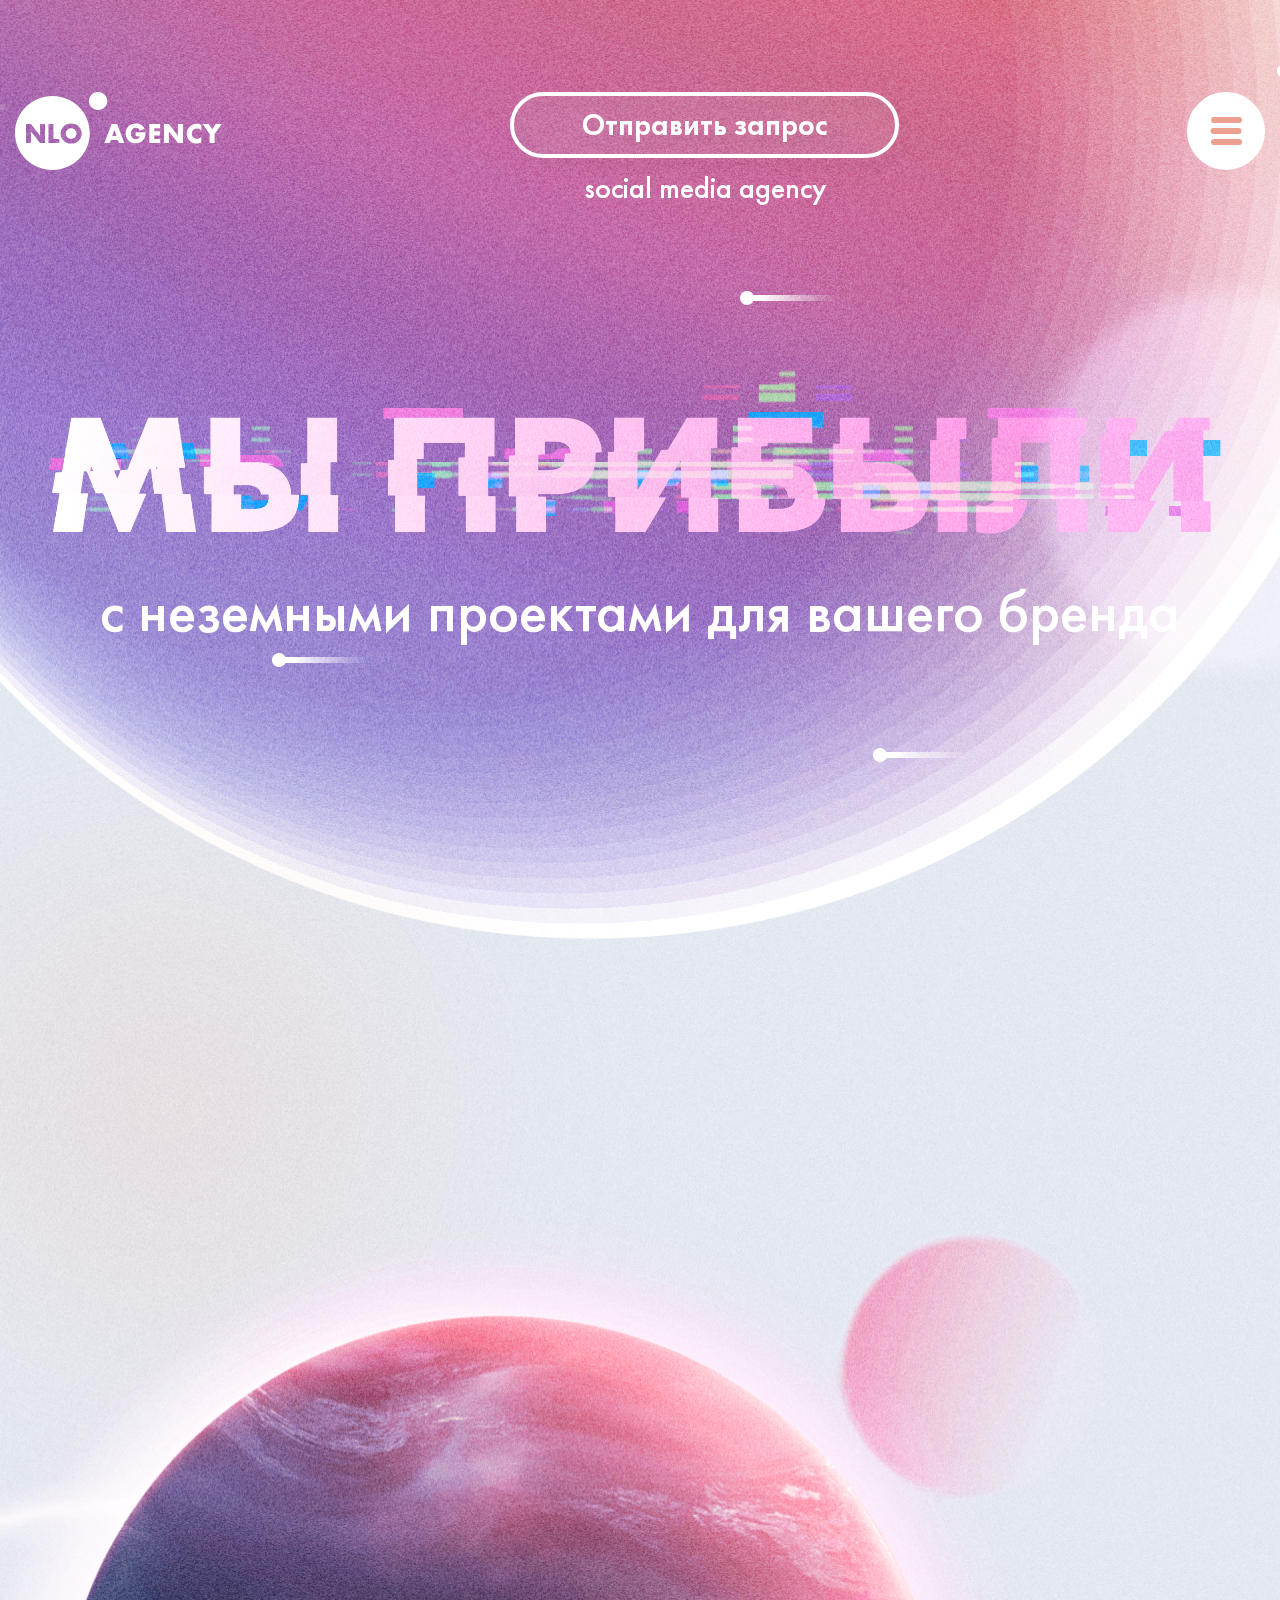
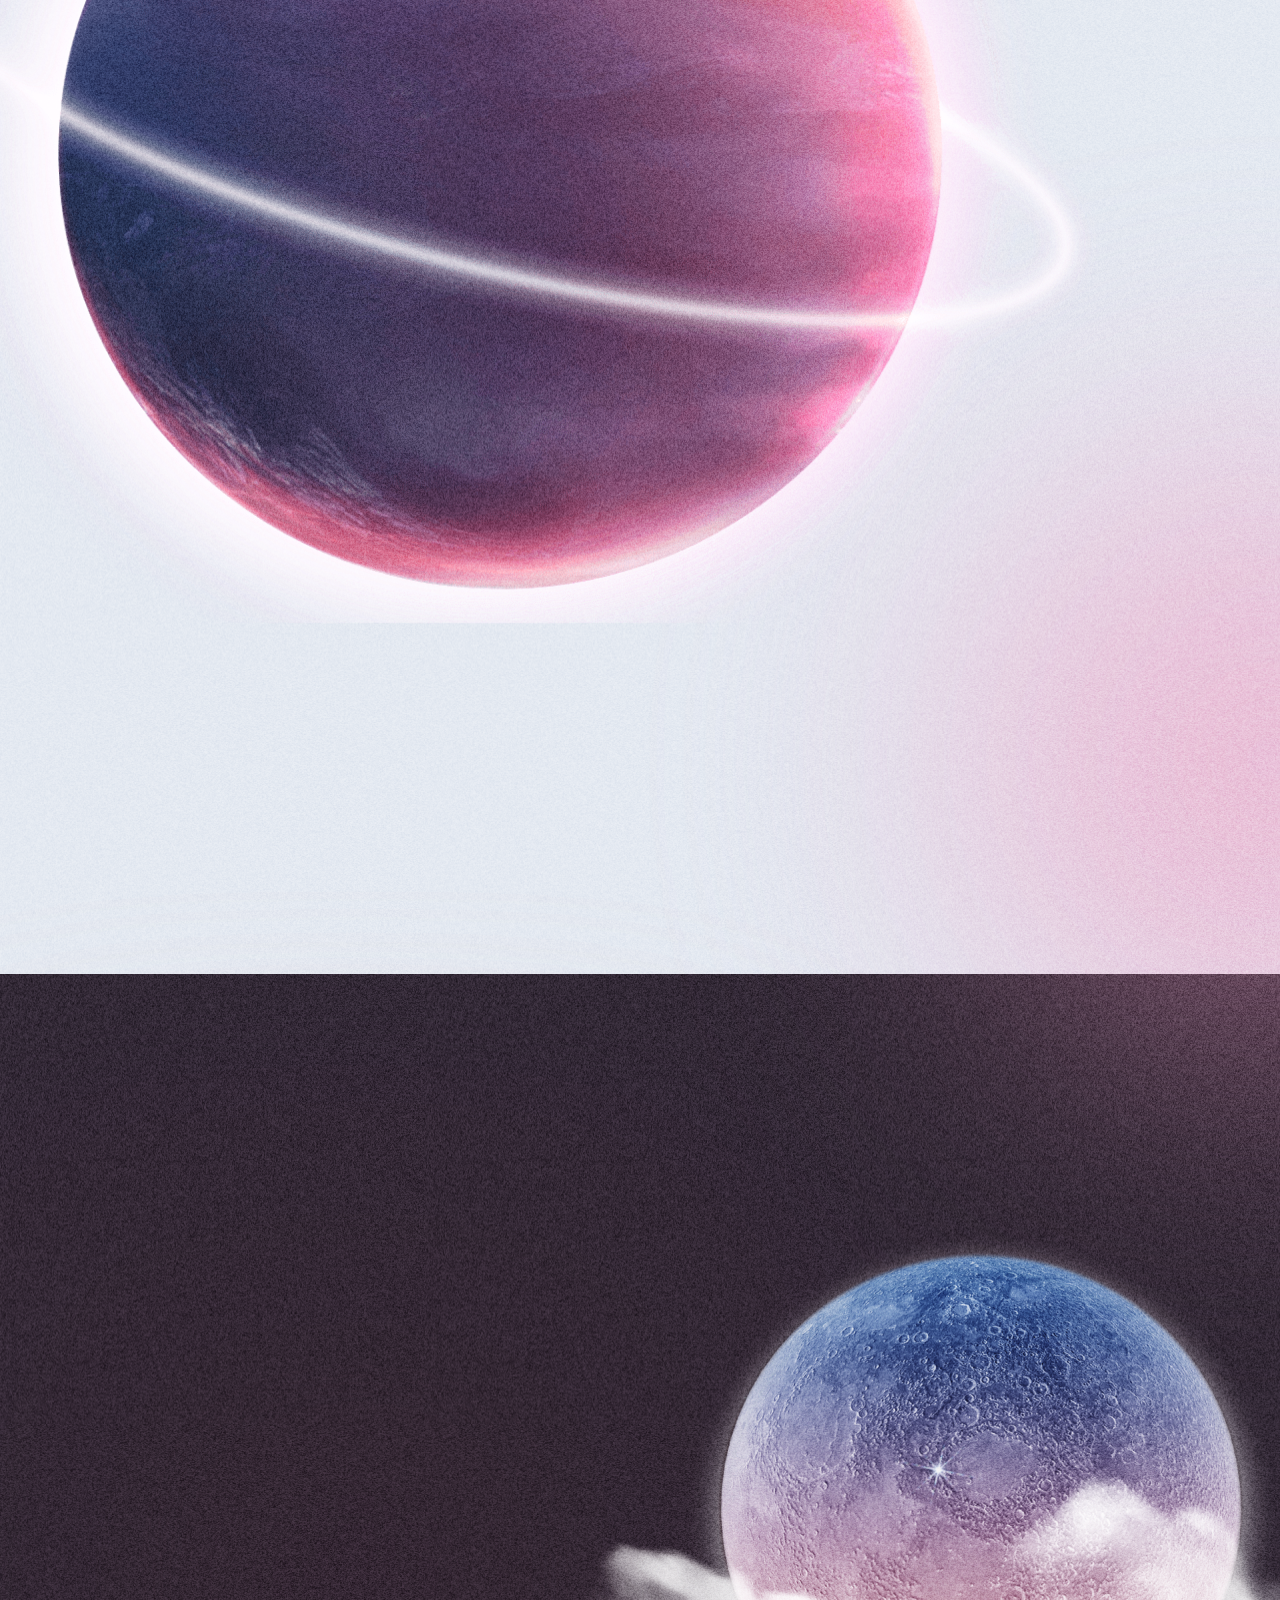
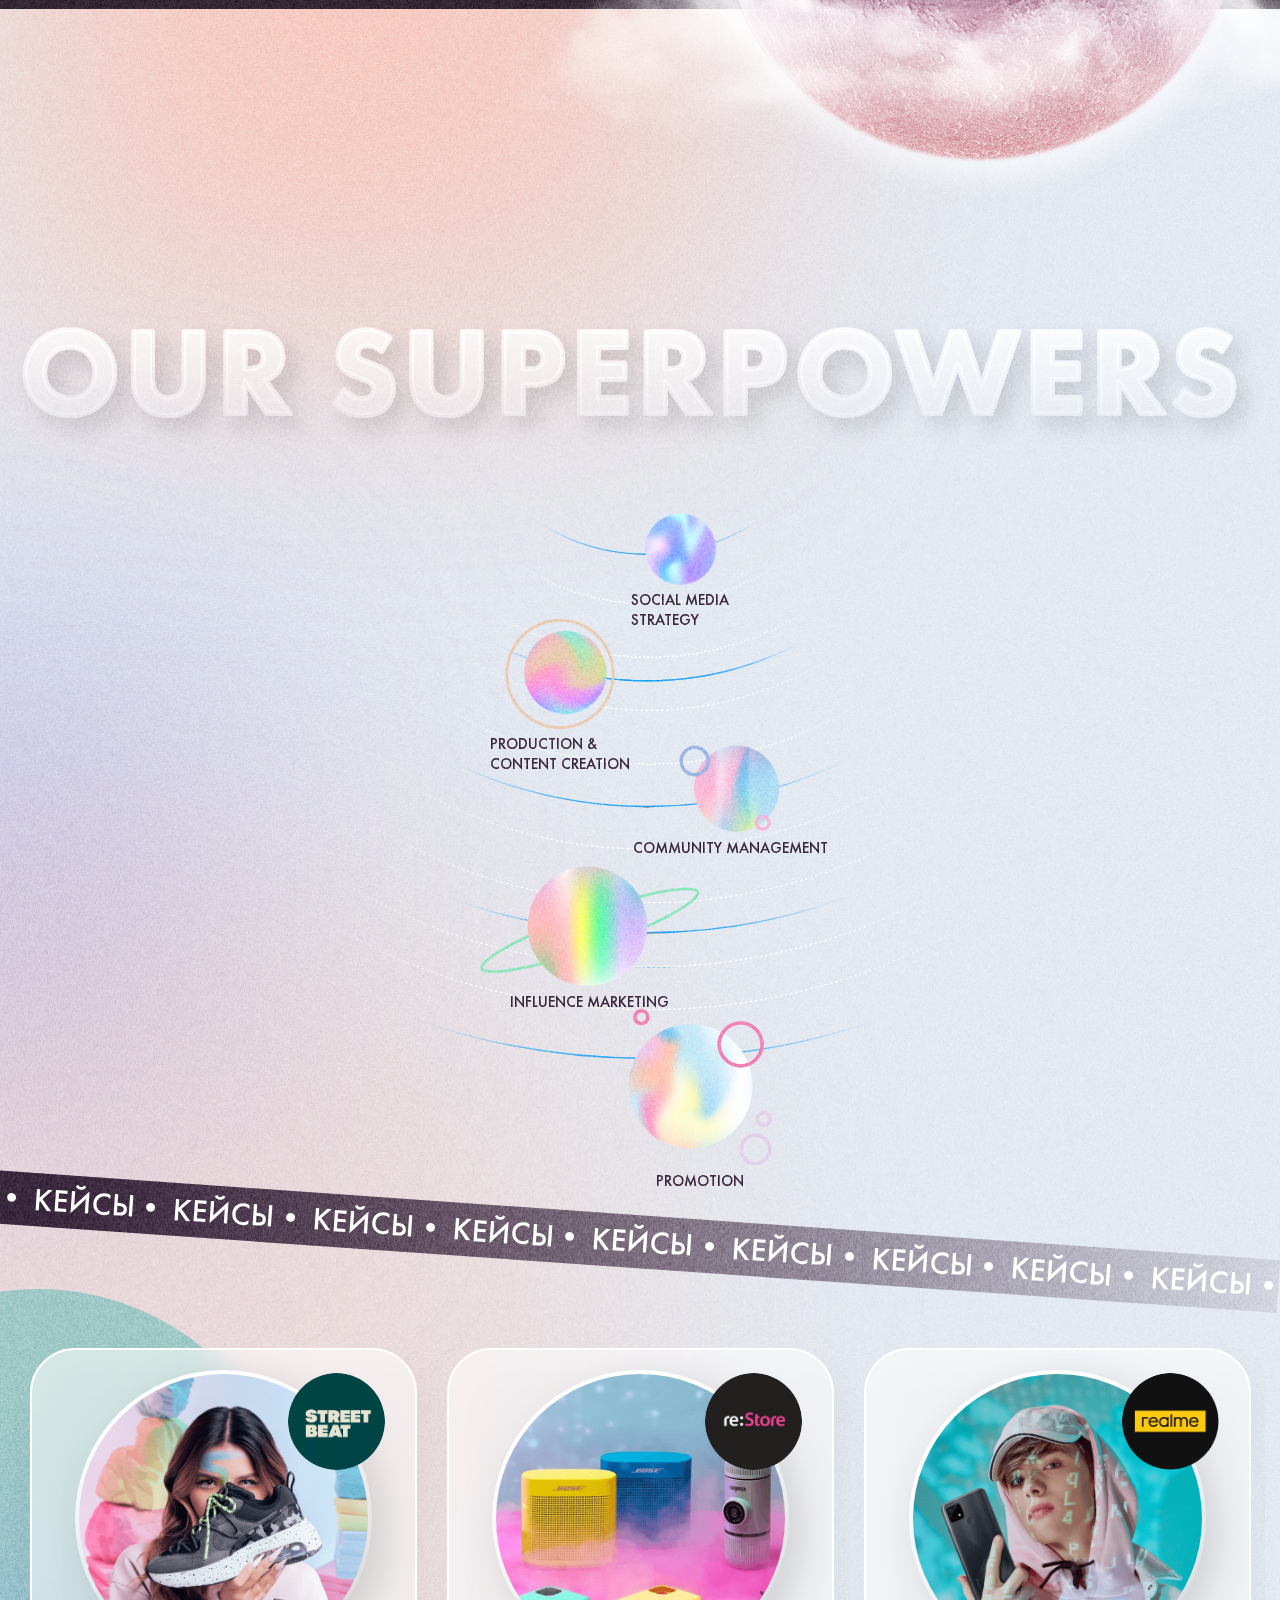
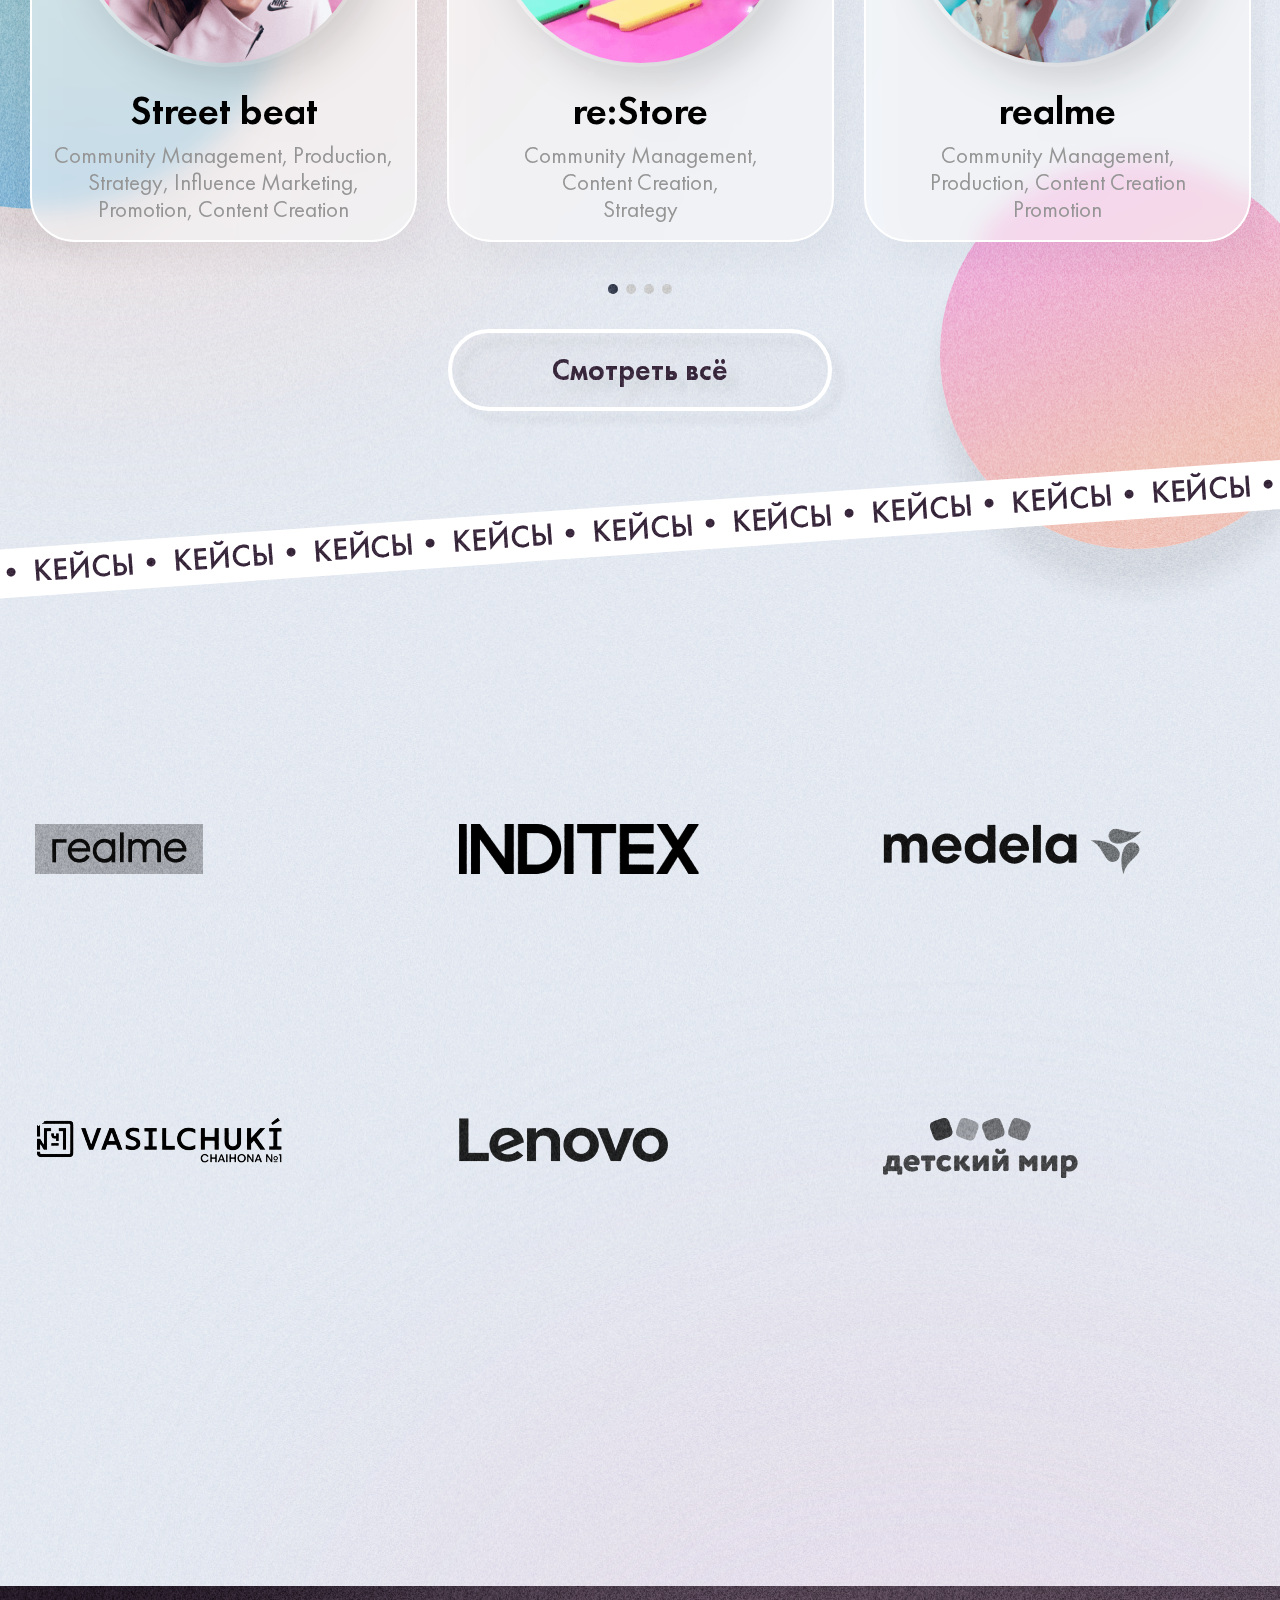
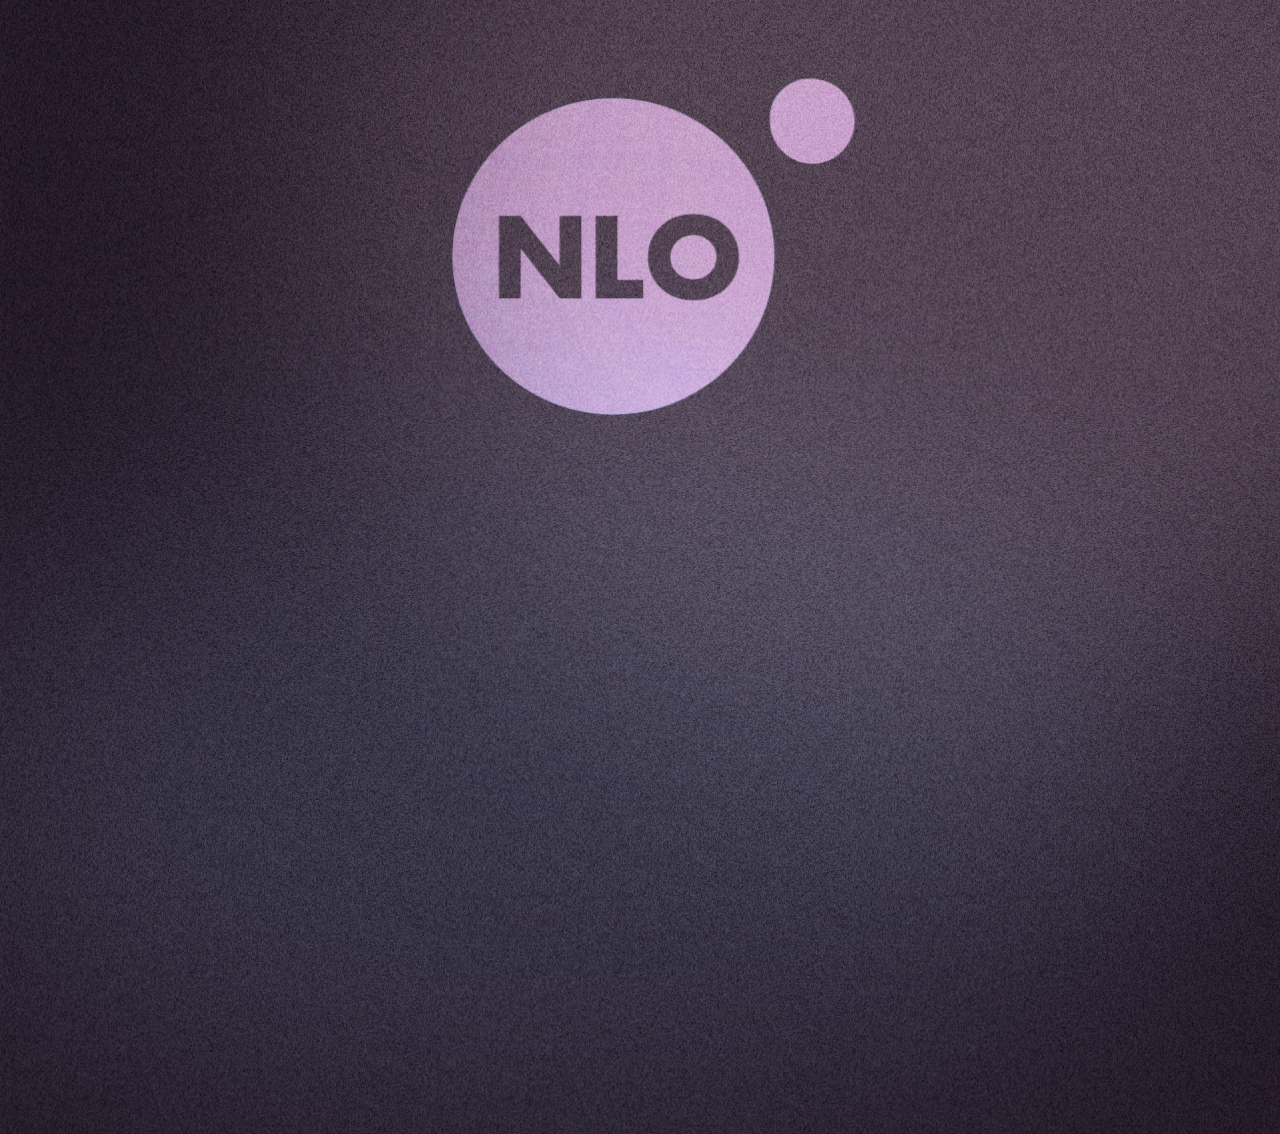
==== index.html @ 6d0ce70e "first" ====
<!DOCTYPE html>
<html lang="ru">
<head>
   <meta charset="UTF-8">
   <meta http-equiv="X-UA-Compatible" content="IE=edge">
   <meta name="viewport" content="width=device-width, initial-scale=1.0">
   <title>NLO AGENCY</title>
   <link rel="stylesheet" href="css/aos.css"> 
   <link rel="stylesheet" href="css/style.css"> 
</head>
<body>
<div class="wrapper">
	<header class="header">
		<p></p>

		<div class="header__container">
			<div class="header__logo">
				<img src="img/main/logo.svg" alt="">
				<img src="img/footer/logo.png" alt="">
			</div>
			<div class="header__language">
				<span>Ru</span>
				<div class="header__checkbox">
					<input id="checkbox" type="checkbox">
					<label for="checkbox"><span></span><p></p></label>				
				</div>				
				<span>Eng</span>
			</div>
			<div class="header__middle">
				<a href="#" class="header__btn">Отправить запрос</a>
				<span>social media agency</span>
			</div>

			<nav class="menu">
				<p></p>
				<ul class="menu__list">
					<li class="menu__item"><img src="img/menu/1.png" alt=""><a href="#about" class="menu__link">Об агентстве</a></li>
					<li class="menu__item"><img src="img/menu/2.png" alt=""><a href="#services" class="menu__link">Услуги</a></li>
					<li class="menu__item"><img src="img/menu/3.png" alt=""><a href="#cases" class="menu__link">Кейсы</a></li>
					<li class="menu__item menu__link_hidden"><img src="img/menu/4.png" alt=""><a href="#clients" class="menu__link">Клиенты</a></li>
					<li class="menu__item menu-link_xs"><img src="img/menu/4.png" alt=""><a href="#logotypes1" class="menu__link">Клиенты</a></li>
					<li class="menu__item"><img src="img/menu/5.png" alt=""><a href="#contacts" class="menu__link">Контакты</a></li>				
					<div class="header__language">
						<span>Ru</span>
						<div class="header__checkbox">
							<input id="checkbox1" type="checkbox">
							<label for="checkbox1"><span></span><p></p></label>				
						</div>				
						<span>Eng</span>
					</div>				

				</ul>
			</nav>
			<div class="header__burger menu-button"><span></span></div>
		</div>
	</header>
	<div class="burger">
		<p></p>
		<div class="header__burger menu-button"><span></span></div>
	</div>
	
	<div class="page">
		<div class="main">
			<img src="img/main/background.png" alt="">
			<div class="main__container">
				<img src="img/main/logo.svg" alt="" class="main__logo">
				<div class="main__arrived">
					<img src="img/main/arrived.png" alt="">
					<img src="img/main/arrived-m.png" alt="">
				</div>
				<div class="main__slider">
					<p>с неземными проектами для вашего бренда</p>
					<span>
						f ф i skp j gkl | vi {kvq | rk{mzozni xp
					</span>			
				</div>
			</div>
				<div class="main__logotypes">
					<div id="logotypes1">
						<img src="img/logotypes/1.png" alt="">
						<img src="img/logotypes/2.png" alt="">
						<img src="img/logotypes/3.png" alt="">
						<img src="img/logotypes/4.png" alt="">
						<img src="img/logotypes/5.png" alt="">
						<img src="img/logotypes/6.png" alt="">
						<img src="img/logotypes/7.png" alt="">
						<img src="img/logotypes/8.png" alt="">
						<img src="img/logotypes/9.png" alt="">
						<img src="img/logotypes/10.png" alt="">
						<img src="img/logotypes/11.png" alt="">
						<img src="img/logotypes/12.png" alt="">
						<img src="img/logotypes/13.png" alt="">
						<img src="img/logotypes/14.png" alt="">
						<img src="img/logotypes/15.png" alt="">
						<img src="img/logotypes/16.png" alt="">
						<img src="img/logotypes/17.png" alt="">
						<img src="img/logotypes/18.png" alt="">
						<img src="img/logotypes/19.png" alt="">
						<img src="img/logotypes/20.png" alt="">
						<img src="img/logotypes/21.png" alt="">
						<img src="img/logotypes/22.png" alt="">
						<img src="img/logotypes/23.png" alt="">
						<img src="img/logotypes/24.png" alt="">
						<img src="img/logotypes/25.png" alt="">
						<img src="img/logotypes/26.png" alt="">
						<img src="img/logotypes/27.png" alt="">
						<img src="img/logotypes/28.png" alt="">
						<img src="img/logotypes/29.png" alt="">
						<img src="img/logotypes/30.png" alt="">
						<img src="img/logotypes/31.png" alt="">
						<img src="img/logotypes/32.png" alt="">
						<img src="img/logotypes/33.png" alt="">
						<img src="img/logotypes/34.png" alt="">
						<img src="img/logotypes/35.png" alt="">
						<img src="img/logotypes/36.png" alt="">
						<img src="img/logotypes/37.png" alt="">
						<img src="img/logotypes/38.png" alt="">
						<img src="img/logotypes/39.png" alt="">
						<img src="img/logotypes/40.png" alt="">
						<img src="img/logotypes/41.png" alt="">
						<img src="img/logotypes/42.png" alt="">
						<img src="img/logotypes/43.png" alt="">
						<img src="img/logotypes/44.png" alt="">					
					</div>
					<div id="logotypes2">
						<img src="img/logotypes/1.png" alt="">
						<img src="img/logotypes/2.png" alt="">
						<img src="img/logotypes/3.png" alt="">
						<img src="img/logotypes/4.png" alt="">
						<img src="img/logotypes/5.png" alt="">
						<img src="img/logotypes/6.png" alt="">
						<img src="img/logotypes/7.png" alt="">
						<img src="img/logotypes/8.png" alt="">
						<img src="img/logotypes/9.png" alt="">
						<img src="img/logotypes/10.png" alt="">
						<img src="img/logotypes/11.png" alt="">
						<img src="img/logotypes/12.png" alt="">
						<img src="img/logotypes/13.png" alt="">
						<img src="img/logotypes/14.png" alt="">
						<img src="img/logotypes/15.png" alt="">
						<img src="img/logotypes/16.png" alt="">
						<img src="img/logotypes/17.png" alt="">
						<img src="img/logotypes/18.png" alt="">
						<img src="img/logotypes/19.png" alt="">
						<img src="img/logotypes/20.png" alt="">
						<img src="img/logotypes/21.png" alt="">
						<img src="img/logotypes/22.png" alt="">
						<img src="img/logotypes/23.png" alt="">
						<img src="img/logotypes/24.png" alt="">
						<img src="img/logotypes/25.png" alt="">
						<img src="img/logotypes/26.png" alt="">
						<img src="img/logotypes/27.png" alt="">
						<img src="img/logotypes/28.png" alt="">
						<img src="img/logotypes/29.png" alt="">
						<img src="img/logotypes/30.png" alt="">
						<img src="img/logotypes/31.png" alt="">
						<img src="img/logotypes/32.png" alt="">
						<img src="img/logotypes/33.png" alt="">
						<img src="img/logotypes/34.png" alt="">
						<img src="img/logotypes/35.png" alt="">
						<img src="img/logotypes/36.png" alt="">
						<img src="img/logotypes/37.png" alt="">
						<img src="img/logotypes/38.png" alt="">
						<img src="img/logotypes/39.png" alt="">
						<img src="img/logotypes/40.png" alt="">
						<img src="img/logotypes/41.png" alt="">
						<img src="img/logotypes/42.png" alt="">
						<img src="img/logotypes/43.png" alt="">
						<img src="img/logotypes/44.png" alt="">					
					</div>
				</div>

		</div>
		<div id="about" class="marketing">
			<div class="marketing__container">
				<div class="marketing__title" data-aos="fade-up" data-aos-duration="1300">
					<b>NLO Marketing –</b> локальное агентство  <br>
					из Москвы, которое с 2009-го года помогает международным  <br>
					и российским брендам в реализации самых смелых проектов. 
				</div>
				<div class="marketing__body">
					<div class="marketing__image">
						<img src="img/marketing/1.png" alt="">
					</div>
					<div class="marketing__text">
						<p data-aos="fade-up" data-aos-duration="1300">
						Мы отрицаем однотипные шаблоны и верим 
						в комплексный SMM, стратегию, гибкость 
						и индивидуальный подход к каждому клиенту.
						Мы умеем создавать и показывать аудитории яркий, красивый и эффектный контент. 
						</p>
						<p data-aos="fade-up" data-aos-duration="1300">
						<b>Главное в нашей работе – профессионализм и доверие. </b><br>
						С момента появления на этой планете мы накопили огромный багаж знаний, опыта, экспертизы и более 1000 выполненных проектов. 
						</p>
					</div>
				</div>
			</div>
		</div>
		<div class="surprised">
			<div class="surprised__image">
				<img src="img/surprised/1.png" alt="">
			</div>
			<div class="surprised__container" data-aos="fade-up" data-aos-duration="1300">
				Мы не читаем мысли <br> 
				и не видим сквозь стены.
				<p>
				но мы умеем   <br> 
				удивлять! 
				</p>
			</div>
		</div>
		<div class="nlo">
			<p></p>
			<div class="nlo__container">
				<div class="nlo__overtitle" data-aos="fade-up" data-aos-duration="1300">
					Ну что, начинаете верить в НЛО?
				</div>
				<div class="nlo__title" data-aos="fade-up" data-aos-duration="1300">
					ПРИСТЕГИВАЙТЕСЬ. <br>
					БЕРЕМ КУРС НА ЗВЕЗДЫ.
				</div>
				<div id="services" class="nlo__superpowers">
					<svg viewBox="0 0 1523 156" fill="none" xmlns="http://www.w3.org/2000/svg">
					<g filter="url(#filter0_d_659_579)">
					<path d="M66.9 11.7C82.7 11.7 95.6 16.55 105.6 26.25C116 36.35 121.2 48.95 121.2 64.05C121.2 78.95 116 91.45 105.6 101.55C95.5 111.35 82.6 116.25 66.9 116.25C51.1 116.25 38.1 111.35 27.9 101.55C23 96.95 19.15 91.45 16.35 85.05C13.65 78.55 12.3 71.65 12.3 64.35C12.3 57.35 13.7 50.45 16.5 43.65C19.4 36.75 23.15 31 27.75 26.4C37.55 16.6 50.6 11.7 66.9 11.7ZM66.75 33C57.85 33 50.55 35.85 44.85 41.55C38.95 47.25 36 54.8 36 64.2C36 73.2 39.05 80.7 45.15 86.7C50.95 92.2 58.1 94.95 66.6 94.95C75.7 94.95 83.1 92.1 88.8 86.4C94.6 80.8 97.5 73.35 97.5 64.05C97.5 54.85 94.6 47.35 88.8 41.55C82.9 35.85 75.55 33 66.75 33ZM228.986 13.95V73.2C228.986 86.7 225.286 97.25 217.886 104.85C210.486 112.45 200.086 116.25 186.686 116.25C173.286 116.25 162.886 112.45 155.486 104.85C148.086 97.25 144.386 86.7 144.386 73.2V13.95H167.486V72.6C167.486 80.2 169.236 85.8 172.736 89.4C176.036 92.9 180.686 94.65 186.686 94.65C192.686 94.65 197.336 92.9 200.636 89.4C204.136 85.8 205.886 80.2 205.886 72.6V13.95H228.986ZM256.88 13.95H291.98C302.78 13.95 311.28 16.85 317.48 22.65C323.28 28.25 326.18 35.7 326.18 45C326.18 53.5 323.58 60.3 318.38 65.4C314.38 69.2 309.73 71.75 304.43 73.05L335.18 114H306.98L279.98 74.55V114H256.88V13.95ZM279.98 31.95V59.4H285.23C291.53 59.4 296.13 57.95 299.03 55.05C301.53 52.55 302.78 49.3 302.78 45.3C302.78 40.9 301.23 37.5 298.13 35.1C295.33 33 291.08 31.95 285.38 31.95H279.98ZM456.953 21.6L446.603 38.4C441.303 33.6 435.703 31.2 429.803 31.2C425.403 31.2 422.153 32.35 420.053 34.65C418.353 36.35 417.503 38.45 417.503 40.95C417.503 43.25 418.253 45.1 419.753 46.5C420.253 46.9 420.753 47.3 421.253 47.7C421.753 48 422.453 48.35 423.353 48.75C424.253 49.15 425.003 49.5 425.603 49.8C426.203 50 427.253 50.4 428.753 51C430.253 51.5 431.453 51.9 432.353 52.2L439.853 55.05C446.153 57.45 450.703 60 453.503 62.7C458.403 67.3 460.853 73.5 460.853 81.3C460.853 91.7 457.903 99.95 452.003 106.05C445.503 112.85 436.053 116.25 423.653 116.25C416.053 116.25 409.453 114.85 403.853 112.05C398.853 109.55 393.953 105.9 389.153 101.1L401.153 84.6C404.553 88 407.653 90.55 410.453 92.25C414.353 94.65 418.553 95.85 423.053 95.85C427.353 95.85 430.853 94.7 433.553 92.4C435.953 90.4 437.153 87.7 437.153 84.3C437.153 81.5 436.003 79.1 433.703 77.1C431.903 75.6 428.003 73.75 422.003 71.55L413.753 68.7C407.253 66.4 402.603 63.75 399.803 60.75C395.803 56.55 393.803 50.75 393.803 43.35C393.803 34.25 396.703 26.75 402.503 20.85C408.503 14.75 416.753 11.7 427.253 11.7C438.153 11.7 448.053 15 456.953 21.6ZM568.073 13.95V73.2C568.073 86.7 564.373 97.25 556.973 104.85C549.573 112.45 539.173 116.25 525.773 116.25C512.373 116.25 501.973 112.45 494.573 104.85C487.173 97.25 483.473 86.7 483.473 73.2V13.95H506.573V72.6C506.573 80.2 508.323 85.8 511.823 89.4C515.123 92.9 519.773 94.65 525.773 94.65C531.773 94.65 536.423 92.9 539.723 89.4C543.223 85.8 544.973 80.2 544.973 72.6V13.95H568.073ZM595.968 13.95H631.218C642.518 13.95 651.268 16.7 657.468 22.2C663.968 27.9 667.218 36 667.218 46.5C667.218 56.3 664.368 64.15 658.668 70.05C652.868 75.95 644.368 78.9 633.168 78.9H619.068V114H595.968V13.95ZM619.068 32.85V60H627.318C633.018 60 637.168 58.75 639.768 56.25C642.268 53.75 643.518 50.45 643.518 46.35C643.518 42.15 642.268 38.9 639.768 36.6C637.168 34.1 632.868 32.85 626.868 32.85H619.068ZM744.357 13.95V33.45H710.907V52.8H742.707V72.3H710.907V94.5H744.357V114H687.807V13.95H744.357ZM769.1 13.95H804.2C815 13.95 823.5 16.85 829.7 22.65C835.5 28.25 838.4 35.7 838.4 45C838.4 53.5 835.8 60.3 830.6 65.4C826.6 69.2 821.95 71.75 816.65 73.05L847.4 114H819.2L792.2 74.55V114H769.1V13.95ZM792.2 31.95V59.4H797.45C803.75 59.4 808.35 57.95 811.25 55.05C813.75 52.55 815 49.3 815 45.3C815 40.9 813.45 37.5 810.35 35.1C807.55 33 803.3 31.95 797.6 31.95H792.2ZM866.214 13.95H901.464C912.764 13.95 921.514 16.7 927.714 22.2C934.214 27.9 937.464 36 937.464 46.5C937.464 56.3 934.614 64.15 928.914 70.05C923.114 75.95 914.614 78.9 903.414 78.9H889.314V114H866.214V13.95ZM889.314 32.85V60H897.564C903.264 60 907.414 58.75 910.014 56.25C912.514 53.75 913.764 50.45 913.764 46.35C913.764 42.15 912.514 38.9 910.014 36.6C907.414 34.1 903.114 32.85 897.114 32.85H889.314ZM1011.23 11.7C1027.03 11.7 1039.93 16.55 1049.93 26.25C1060.33 36.35 1065.53 48.95 1065.53 64.05C1065.53 78.95 1060.33 91.45 1049.93 101.55C1039.83 111.35 1026.93 116.25 1011.23 116.25C995.426 116.25 982.426 111.35 972.226 101.55C967.326 96.95 963.476 91.45 960.676 85.05C957.976 78.55 956.626 71.65 956.626 64.35C956.626 57.35 958.026 50.45 960.826 43.65C963.726 36.75 967.476 31 972.076 26.4C981.876 16.6 994.926 11.7 1011.23 11.7ZM1011.08 33C1002.18 33 994.876 35.85 989.176 41.55C983.276 47.25 980.326 54.8 980.326 64.2C980.326 73.2 983.376 80.7 989.476 86.7C995.276 92.2 1002.43 94.95 1010.93 94.95C1020.03 94.95 1027.43 92.1 1033.13 86.4C1038.93 80.8 1041.83 73.35 1041.83 64.05C1041.83 54.85 1038.93 47.35 1033.13 41.55C1027.23 35.85 1019.88 33 1011.08 33ZM1073.97 13.95H1097.97L1119.27 80.25L1140.57 13.95H1156.47L1177.77 80.25L1199.07 13.95H1223.07L1189.02 114H1169.52L1148.52 53.25L1127.52 114H1108.02L1073.97 13.95ZM1297.16 13.95V33.45H1263.71V52.8H1295.51V72.3H1263.71V94.5H1297.16V114H1240.61V13.95H1297.16ZM1321.9 13.95H1357C1367.8 13.95 1376.3 16.85 1382.5 22.65C1388.3 28.25 1391.2 35.7 1391.2 45C1391.2 53.5 1388.6 60.3 1383.4 65.4C1379.4 69.2 1374.75 71.75 1369.45 73.05L1400.2 114H1372L1345 74.55V114H1321.9V13.95ZM1345 31.95V59.4H1350.25C1356.55 59.4 1361.15 57.95 1364.05 55.05C1366.55 52.55 1367.8 49.3 1367.8 45.3C1367.8 40.9 1366.25 37.5 1363.15 35.1C1360.35 33 1356.1 31.95 1350.4 31.95H1345ZM1480.97 21.6L1470.62 38.4C1465.32 33.6 1459.72 31.2 1453.82 31.2C1449.42 31.2 1446.17 32.35 1444.07 34.65C1442.37 36.35 1441.52 38.45 1441.52 40.95C1441.52 43.25 1442.27 45.1 1443.77 46.5C1444.27 46.9 1444.77 47.3 1445.27 47.7C1445.77 48 1446.47 48.35 1447.37 48.75C1448.27 49.15 1449.02 49.5 1449.62 49.8C1450.22 50 1451.27 50.4 1452.77 51C1454.27 51.5 1455.47 51.9 1456.37 52.2L1463.87 55.05C1470.17 57.45 1474.72 60 1477.52 62.7C1482.42 67.3 1484.87 73.5 1484.87 81.3C1484.87 91.7 1481.92 99.95 1476.02 106.05C1469.52 112.85 1460.07 116.25 1447.67 116.25C1440.07 116.25 1433.47 114.85 1427.87 112.05C1422.87 109.55 1417.97 105.9 1413.17 101.1L1425.17 84.6C1428.57 88 1431.67 90.55 1434.47 92.25C1438.37 94.65 1442.57 95.85 1447.07 95.85C1451.37 95.85 1454.87 94.7 1457.57 92.4C1459.97 90.4 1461.17 87.7 1461.17 84.3C1461.17 81.5 1460.02 79.1 1457.72 77.1C1455.92 75.6 1452.02 73.75 1446.02 71.55L1437.77 68.7C1431.27 66.4 1426.62 63.75 1423.82 60.75C1419.82 56.55 1417.82 50.75 1417.82 43.35C1417.82 34.25 1420.72 26.75 1426.52 20.85C1432.52 14.75 1440.77 11.7 1451.27 11.7C1462.17 11.7 1472.07 15 1480.97 21.6Z" fill="url(#paint0_linear_659_579)" shape-rendering="crispEdges"/>
					<path d="M105.6 26.25L107.69 24.0979L107.689 24.0966L105.6 26.25ZM105.6 101.55L107.689 103.703L107.69 103.702L105.6 101.55ZM27.9 101.55L29.9785 99.3867C29.9701 99.3787 29.9617 99.3707 29.9533 99.3628L27.9 101.55ZM16.35 85.05L13.5795 86.2008C13.5867 86.2181 13.594 86.2353 13.6015 86.2525L16.35 85.05ZM16.5 43.65L13.7343 42.4876C13.7315 42.4943 13.7287 42.501 13.726 42.5077L16.5 43.65ZM27.75 26.4L25.6287 24.2787L25.6287 24.2787L27.75 26.4ZM44.85 41.55L46.9344 43.7076C46.9468 43.6956 46.9591 43.6835 46.9713 43.6713L44.85 41.55ZM45.15 86.7L43.0463 88.8388C43.0593 88.8516 43.0725 88.8643 43.0857 88.8769L45.15 86.7ZM88.8 86.4L86.7162 84.2418C86.7036 84.254 86.6911 84.2663 86.6787 84.2787L88.8 86.4ZM88.8 41.55L90.9213 39.4287C90.9091 39.4165 90.8968 39.4044 90.8844 39.3924L88.8 41.55ZM66.9 14.7C82.0335 14.7 94.1474 19.3204 103.511 28.4034L107.689 24.0966C97.0526 13.7795 83.3665 8.69999 66.9 8.69999V14.7ZM103.51 28.4021C113.302 37.9114 118.2 49.7231 118.2 64.05H124.2C124.2 48.1769 118.698 34.7886 107.69 24.0979L103.51 28.4021ZM118.2 64.05C118.2 78.1645 113.31 89.8802 103.51 99.3979L107.69 103.702C118.69 93.0198 124.2 79.7355 124.2 64.05H118.2ZM103.511 99.3969C94.0374 108.589 81.9182 113.25 66.9 113.25V119.25C83.2818 119.25 96.9626 114.111 107.689 103.703L103.511 99.3969ZM66.9 113.25C51.7763 113.25 39.5525 108.585 29.9785 99.3867L25.8215 103.713C36.6475 114.115 50.4237 119.25 66.9 119.25V113.25ZM29.9533 99.3628C25.361 95.0516 21.7423 89.8906 19.0985 83.8475L13.6015 86.2525C16.5577 93.0094 20.639 98.8484 25.8467 103.737L29.9533 99.3628ZM19.1205 83.8992C16.5776 77.7775 15.3 71.27 15.3 64.35H9.3C9.3 72.03 10.7224 79.3225 13.5795 86.2008L19.1205 83.8992ZM15.3 64.35C15.3 57.7615 16.6156 51.2485 19.274 44.7922L13.726 42.5077C10.7844 49.6515 9.3 56.9385 9.3 64.35H15.3ZM19.2657 44.8124C22.0375 38.2173 25.5844 32.8082 29.8713 28.5213L25.6287 24.2787C20.7156 29.1918 16.7625 35.2827 13.7343 42.4876L19.2657 44.8124ZM29.8713 28.5213C39.0103 19.3823 51.2447 14.7 66.9 14.7V8.69999C49.9553 8.69999 36.0897 13.8176 25.6287 24.2787L29.8713 28.5213ZM66.75 30C57.1452 30 49.0525 33.1049 42.7287 39.4287L46.9713 43.6713C52.0475 38.5951 58.5548 36 66.75 36V30ZM42.7656 39.3924C36.1934 45.7418 33 54.1159 33 64.2H39C39 55.4841 41.7066 48.7582 46.9344 43.7076L42.7656 39.3924ZM33 64.2C33 73.9577 36.3406 82.243 43.0463 88.8388L47.2537 84.5612C41.7594 79.157 39 72.4423 39 64.2H33ZM43.0857 88.8769C49.4808 94.9411 57.3855 97.95 66.6 97.95V91.95C58.8145 91.95 52.4192 89.4589 47.2143 84.5231L43.0857 88.8769ZM66.6 97.95C76.3838 97.95 84.5843 94.8584 90.9213 88.5213L86.6787 84.2787C81.6157 89.3416 75.0162 91.95 66.6 91.95V97.95ZM90.8838 88.5582C97.3605 82.3048 100.5 74.0278 100.5 64.05H94.5C94.5 72.6722 91.8395 79.2952 86.7162 84.2418L90.8838 88.5582ZM100.5 64.05C100.5 54.1601 97.3545 45.8619 90.9213 39.4287L86.6787 43.6713C91.8455 48.8381 94.5 55.5399 94.5 64.05H100.5ZM90.8844 39.3924C84.3819 33.1103 76.2655 30 66.75 30V36C74.8345 36 81.4181 38.5897 86.7156 43.7076L90.8844 39.3924ZM228.986 13.95H231.986C231.986 12.2931 230.642 10.95 228.986 10.95V13.95ZM155.486 104.85L153.336 106.943L153.336 106.943L155.486 104.85ZM144.386 13.95V10.95C142.729 10.95 141.386 12.2931 141.386 13.95H144.386ZM167.486 13.95H170.486C170.486 12.2931 169.142 10.95 167.486 10.95V13.95ZM172.736 89.4L174.918 87.342C174.908 87.3308 174.897 87.3197 174.887 87.3088L172.736 89.4ZM200.636 89.4L198.485 87.3088C198.474 87.3197 198.463 87.3308 198.453 87.342L200.636 89.4ZM205.886 13.95V10.95C204.229 10.95 202.886 12.2931 202.886 13.95H205.886ZM225.986 13.95V73.2H231.986V13.95H225.986ZM225.986 73.2C225.986 86.1411 222.453 95.8589 215.736 102.757L220.035 106.943C228.118 98.6411 231.986 87.2589 231.986 73.2H225.986ZM215.736 102.757C209.041 109.633 199.501 113.25 186.686 113.25V119.25C200.67 119.25 211.93 115.267 220.035 106.943L215.736 102.757ZM186.686 113.25C173.87 113.25 164.33 109.633 157.635 102.757L153.336 106.943C161.441 115.267 172.701 119.25 186.686 119.25V113.25ZM157.635 102.757C150.918 95.8589 147.386 86.1411 147.386 73.2H141.386C141.386 87.2589 145.253 98.6411 153.336 106.943L157.635 102.757ZM147.386 73.2V13.95H141.386V73.2H147.386ZM144.386 16.95H167.486V10.95H144.386V16.95ZM164.486 13.95V72.6H170.486V13.95H164.486ZM164.486 72.6C164.486 80.5877 166.317 87.1014 170.585 91.4912L174.887 87.3088C172.154 84.4986 170.486 79.8123 170.486 72.6H164.486ZM170.553 91.458C174.554 95.7013 180.077 97.65 186.686 97.65V91.65C181.294 91.65 177.518 90.0987 174.918 87.342L170.553 91.458ZM186.686 97.65C193.294 97.65 198.818 95.7013 202.818 91.458L198.453 87.342C195.854 90.0987 192.077 91.65 186.686 91.65V97.65ZM202.787 91.4912C207.054 87.1014 208.886 80.5877 208.886 72.6H202.886C202.886 79.8123 201.217 84.4986 198.485 87.3088L202.787 91.4912ZM208.886 72.6V13.95H202.886V72.6H208.886ZM205.886 16.95H228.986V10.95H205.886V16.95ZM256.88 13.95V10.95C255.223 10.95 253.88 12.2931 253.88 13.95H256.88ZM317.48 22.65L319.563 20.4918C319.552 20.4808 319.541 20.47 319.529 20.4592L317.48 22.65ZM318.38 65.4L320.446 67.575C320.457 67.564 320.469 67.553 320.48 67.5418L318.38 65.4ZM304.43 73.05L303.715 70.1364C302.736 70.3764 301.944 71.0918 301.605 72.0408C301.266 72.9898 301.426 74.0456 302.031 74.8514L304.43 73.05ZM335.18 114V117C336.316 117 337.355 116.358 337.863 115.341C338.371 114.324 338.261 113.108 337.579 112.199L335.18 114ZM306.98 114L304.504 115.694C305.063 116.511 305.99 117 306.98 117V114ZM279.98 74.55L282.455 72.8556C281.713 71.7702 280.349 71.2953 279.093 71.6841C277.836 72.0729 276.98 73.2348 276.98 74.55H279.98ZM279.98 114V117C281.637 117 282.98 115.657 282.98 114H279.98ZM256.88 114H253.88C253.88 115.657 255.223 117 256.88 117V114ZM279.98 31.95V28.95C278.323 28.95 276.98 30.2931 276.98 31.95H279.98ZM279.98 59.4H276.98C276.98 61.0569 278.323 62.4 279.98 62.4V59.4ZM298.13 35.1L299.966 32.7278C299.954 32.7185 299.942 32.7092 299.93 32.7L298.13 35.1ZM256.88 16.95H291.98V10.95H256.88V16.95ZM291.98 16.95C302.234 16.95 309.925 19.6912 315.43 24.8408L319.529 20.4592C312.634 14.0088 303.325 10.95 291.98 10.95V16.95ZM315.396 24.8082C320.519 29.7548 323.18 36.3778 323.18 45H329.18C329.18 35.0222 326.04 26.7452 319.563 20.4918L315.396 24.8082ZM323.18 45C323.18 52.84 320.807 58.8168 316.279 63.2582L320.48 67.5418C326.352 61.7831 329.18 54.16 329.18 45H323.18ZM316.313 63.225C312.688 66.6695 308.502 68.9622 303.715 70.1364L305.144 75.9636C310.957 74.5378 316.072 71.7305 320.446 67.575L316.313 63.225ZM302.031 74.8514L332.781 115.801L337.579 112.199L306.829 71.2486L302.031 74.8514ZM335.18 111H306.98V117H335.18V111ZM309.455 112.306L282.455 72.8556L277.504 76.2444L304.504 115.694L309.455 112.306ZM276.98 74.55V114H282.98V74.55H276.98ZM279.98 111H256.88V117H279.98V111ZM259.88 114V13.95H253.88V114H259.88ZM276.98 31.95V59.4H282.98V31.95H276.98ZM279.98 62.4H285.23V56.4H279.98V62.4ZM285.23 62.4C291.908 62.4 297.45 60.8728 301.151 57.1713L296.908 52.9287C294.81 55.0272 291.152 56.4 285.23 56.4V62.4ZM301.151 57.1713C304.289 54.033 305.78 49.9817 305.78 45.3H299.78C299.78 48.6183 298.77 51.067 296.908 52.9287L301.151 57.1713ZM305.78 45.3C305.78 40.1014 303.897 35.7708 299.966 32.7278L296.293 37.4722C298.563 39.2291 299.78 41.6986 299.78 45.3H305.78ZM299.93 32.7C296.374 30.0335 291.354 28.95 285.38 28.95V34.95C290.806 34.95 294.285 35.9665 296.33 37.5L299.93 32.7ZM285.38 28.95H279.98V34.95H285.38V28.95ZM456.953 21.6L459.507 23.1736C460.324 21.8479 459.99 20.1178 458.74 19.1903L456.953 21.6ZM446.603 38.4L444.589 40.6236C445.25 41.2221 446.143 41.4957 447.025 41.3701C447.908 41.2445 448.689 40.7327 449.157 39.9736L446.603 38.4ZM420.053 34.65L422.174 36.7713C422.206 36.7392 422.238 36.7063 422.268 36.6728L420.053 34.65ZM419.753 46.5L417.706 48.6932C417.761 48.7452 417.819 48.795 417.879 48.8426L419.753 46.5ZM421.253 47.7L419.379 50.0426C419.484 50.1265 419.594 50.2033 419.709 50.2725L421.253 47.7ZM423.353 48.75L424.571 46.0086L424.571 46.0086L423.353 48.75ZM425.603 49.8L424.261 52.4833C424.388 52.5468 424.519 52.6012 424.654 52.646L425.603 49.8ZM428.753 51L427.639 53.7854C427.693 53.8073 427.748 53.8275 427.804 53.846L428.753 51ZM432.353 52.2L433.418 49.3956C433.38 49.3809 433.341 49.367 433.301 49.3539L432.353 52.2ZM439.853 55.05L440.921 52.2465L440.918 52.2456L439.853 55.05ZM453.503 62.7L451.42 64.8595C451.43 64.8688 451.44 64.8781 451.449 64.8872L453.503 62.7ZM452.003 106.05L449.846 103.964C449.842 103.969 449.838 103.973 449.834 103.977L452.003 106.05ZM403.853 112.05L402.511 114.733L402.511 114.733L403.853 112.05ZM389.153 101.1L386.727 99.3355C385.858 100.529 385.988 102.177 387.031 103.221L389.153 101.1ZM401.153 84.6L403.274 82.4787C402.654 81.8583 401.793 81.5406 400.918 81.6092C400.043 81.6778 399.243 82.1259 398.727 82.8355L401.153 84.6ZM410.453 92.25L412.025 89.695C412.02 89.6919 412.015 89.6887 412.01 89.6856L410.453 92.25ZM433.553 92.4L431.632 90.0953C431.624 90.1023 431.616 90.1092 431.607 90.1163L433.553 92.4ZM433.703 77.1L435.671 74.8362C435.655 74.8224 435.639 74.8088 435.623 74.7953L433.703 77.1ZM422.003 71.55L423.036 68.7334C423.018 68.7269 423 68.7206 422.982 68.7144L422.003 71.55ZM413.753 68.7L412.752 71.5282C412.759 71.5307 412.766 71.5331 412.773 71.5356L413.753 68.7ZM399.803 60.75L401.996 58.703C401.989 58.6957 401.982 58.6883 401.975 58.681L399.803 60.75ZM402.503 20.85L400.364 18.7463L400.363 18.7469L402.503 20.85ZM454.399 20.0264L444.049 36.8264L449.157 39.9736L459.507 23.1736L454.399 20.0264ZM448.617 36.1764C442.888 30.988 436.598 28.2 429.803 28.2V34.2C434.808 34.2 439.718 36.212 444.589 40.6236L448.617 36.1764ZM429.803 28.2C424.917 28.2 420.709 29.4825 417.837 32.6272L422.268 36.6728C423.597 35.2175 425.889 34.2 429.803 34.2V28.2ZM417.931 32.5287C415.644 34.8158 414.503 37.6897 414.503 40.95H420.503C420.503 39.2103 421.061 37.8842 422.174 36.7713L417.931 32.5287ZM414.503 40.95C414.503 43.9704 415.521 46.6542 417.706 48.6932L421.8 44.3068C420.984 43.5458 420.503 42.5296 420.503 40.95H414.503ZM417.879 48.8426C418.379 49.2426 418.879 49.6426 419.379 50.0426L423.127 45.3574C422.627 44.9574 422.127 44.5574 421.627 44.1574L417.879 48.8426ZM419.709 50.2725C420.361 50.6635 421.187 51.0706 422.134 51.4914L424.571 46.0086C423.718 45.6294 423.144 45.3365 422.796 45.1275L419.709 50.2725ZM422.134 51.4914C423.01 51.8806 423.716 52.2106 424.261 52.4833L426.944 47.1167C426.29 46.7894 425.495 46.4193 424.571 46.0086L422.134 51.4914ZM424.654 52.646C425.16 52.8148 426.135 53.184 427.639 53.7854L429.867 48.2146C428.371 47.616 427.245 47.1852 426.551 46.9539L424.654 52.646ZM427.804 53.846C429.304 54.346 430.504 54.746 431.404 55.046L433.301 49.3539C432.401 49.0539 431.201 48.6539 429.701 48.1539L427.804 53.846ZM431.287 55.0043L438.787 57.8543L440.918 52.2456L433.418 49.3956L431.287 55.0043ZM438.785 57.8535C444.944 60.1997 449.051 62.5747 451.42 64.8595L455.585 60.5405C452.355 57.4253 447.362 54.7003 440.921 52.2465L438.785 57.8535ZM451.449 64.8872C455.647 68.8278 457.853 74.1832 457.853 81.3H463.853C463.853 72.8168 461.158 65.7722 455.556 60.5128L451.449 64.8872ZM457.853 81.3C457.853 91.1073 455.089 98.5444 449.846 103.964L454.159 108.136C460.717 101.356 463.853 92.2927 463.853 81.3H457.853ZM449.834 103.977C444.064 110.013 435.506 113.25 423.653 113.25V119.25C436.6 119.25 446.941 115.687 454.171 108.123L449.834 103.977ZM423.653 113.25C416.42 113.25 410.298 111.919 405.194 109.367L402.511 114.733C408.607 117.781 415.685 119.25 423.653 119.25V113.25ZM405.194 109.367C400.537 107.038 395.893 103.598 391.274 98.9787L387.031 103.221C392.012 108.202 397.169 112.062 402.511 114.733L405.194 109.367ZM391.579 102.865L403.579 86.3645L398.727 82.8355L386.727 99.3355L391.579 102.865ZM399.031 86.7213C402.53 90.2198 405.819 92.9466 408.896 94.8144L412.01 89.6856C409.486 88.1534 406.576 85.7802 403.274 82.4787L399.031 86.7213ZM408.88 94.805C413.244 97.4905 417.987 98.85 423.053 98.85V92.85C419.118 92.85 415.461 91.8095 412.025 89.695L408.88 94.805ZM423.053 98.85C427.908 98.85 432.146 97.539 435.498 94.6837L431.607 90.1163C429.559 91.861 426.798 92.85 423.053 92.85V98.85ZM435.473 94.7047C438.623 92.0799 440.153 88.501 440.153 84.3H434.153C434.153 86.899 433.282 88.7201 431.632 90.0953L435.473 94.7047ZM440.153 84.3C440.153 80.5486 438.561 77.3491 435.671 74.8362L431.734 79.3638C433.444 80.8509 434.153 82.4514 434.153 84.3H440.153ZM435.623 74.7953C433.367 72.915 428.983 70.914 423.036 68.7334L420.97 74.3666C427.023 76.586 430.439 78.2849 431.782 79.4047L435.623 74.7953ZM422.982 68.7144L414.732 65.8644L412.773 71.5356L421.023 74.3856L422.982 68.7144ZM414.753 65.8718C408.437 63.6368 404.315 61.1877 401.996 58.703L397.61 62.797C400.891 66.3122 406.069 69.1632 412.752 71.5282L414.753 65.8718ZM401.975 58.681C398.642 55.1808 396.803 50.2009 396.803 43.35H390.803C390.803 51.2991 392.964 57.9192 397.63 62.819L401.975 58.681ZM396.803 43.35C396.803 34.9506 399.451 28.2335 404.642 22.9531L400.363 18.7469C393.954 25.2665 390.803 33.5494 390.803 43.35H396.803ZM404.642 22.9537C409.954 17.5524 417.362 14.7 427.253 14.7V8.69999C416.143 8.69999 407.051 11.9476 400.364 18.7463L404.642 22.9537ZM427.253 14.7C437.498 14.7 446.773 17.7862 455.166 24.0097L458.74 19.1903C449.332 12.2138 438.808 8.69999 427.253 8.69999V14.7ZM568.073 13.95H571.073C571.073 12.2931 569.73 10.95 568.073 10.95V13.95ZM494.573 104.85L492.424 106.943L492.424 106.943L494.573 104.85ZM483.473 13.95V10.95C481.817 10.95 480.473 12.2931 480.473 13.95H483.473ZM506.573 13.95H509.573C509.573 12.2931 508.23 10.95 506.573 10.95V13.95ZM511.823 89.4L514.006 87.342C513.996 87.3308 513.985 87.3197 513.974 87.3088L511.823 89.4ZM539.723 89.4L537.572 87.3088C537.562 87.3197 537.551 87.3308 537.541 87.342L539.723 89.4ZM544.973 13.95V10.95C543.317 10.95 541.973 12.2931 541.973 13.95H544.973ZM565.073 13.95V73.2H571.073V13.95H565.073ZM565.073 73.2C565.073 86.1411 561.541 95.8589 554.824 102.757L559.123 106.943C567.206 98.6411 571.073 87.2589 571.073 73.2H565.073ZM554.824 102.757C548.129 109.633 538.589 113.25 525.773 113.25V119.25C539.758 119.25 551.018 115.267 559.123 106.943L554.824 102.757ZM525.773 113.25C512.958 113.25 503.418 109.633 496.723 102.757L492.424 106.943C500.529 115.267 511.789 119.25 525.773 119.25V113.25ZM496.723 102.757C490.006 95.8589 486.473 86.1411 486.473 73.2H480.473C480.473 87.2589 484.341 98.6411 492.424 106.943L496.723 102.757ZM486.473 73.2V13.95H480.473V73.2H486.473ZM483.473 16.95H506.573V10.95H483.473V16.95ZM503.573 13.95V72.6H509.573V13.95H503.573ZM503.573 72.6C503.573 80.5877 505.405 87.1014 509.672 91.4912L513.974 87.3088C511.242 84.4986 509.573 79.8123 509.573 72.6H503.573ZM509.641 91.458C513.641 95.7013 519.165 97.65 525.773 97.65V91.65C520.382 91.65 516.605 90.0987 514.006 87.342L509.641 91.458ZM525.773 97.65C532.382 97.65 537.905 95.7013 541.906 91.458L537.541 87.342C534.941 90.0987 531.165 91.65 525.773 91.65V97.65ZM541.874 91.4912C546.142 87.1014 547.973 80.5877 547.973 72.6H541.973C541.973 79.8123 540.305 84.4986 537.572 87.3088L541.874 91.4912ZM547.973 72.6V13.95H541.973V72.6H547.973ZM544.973 16.95H568.073V10.95H544.973V16.95ZM595.968 13.95V10.95C594.311 10.95 592.968 12.2931 592.968 13.95H595.968ZM657.468 22.2L655.477 24.4442C655.481 24.448 655.485 24.4518 655.49 24.4556L657.468 22.2ZM658.668 70.05L660.807 72.1531C660.813 72.1469 660.819 72.1407 660.825 72.1344L658.668 70.05ZM619.068 78.9V75.9C617.411 75.9 616.068 77.2431 616.068 78.9H619.068ZM619.068 114V117C620.724 117 622.068 115.657 622.068 114H619.068ZM595.968 114H592.968C592.968 115.657 594.311 117 595.968 117V114ZM619.068 32.85V29.85C617.411 29.85 616.068 31.1931 616.068 32.85H619.068ZM619.068 60H616.068C616.068 61.6569 617.411 63 619.068 63V60ZM639.768 56.25L641.847 58.4125C641.861 58.3989 641.875 58.3852 641.889 58.3713L639.768 56.25ZM639.768 36.6L637.688 38.7625C637.704 38.7778 637.72 38.7929 637.736 38.8078L639.768 36.6ZM595.968 16.95H631.218V10.95H595.968V16.95ZM631.218 16.95C642.052 16.95 649.998 19.5839 655.477 24.4442L659.458 19.9558C652.537 13.8161 642.983 10.95 631.218 10.95V16.95ZM655.49 24.4556C661.202 29.4651 664.218 36.662 664.218 46.5H670.218C670.218 35.338 666.733 26.3349 659.446 19.9444L655.49 24.4556ZM664.218 46.5C664.218 55.6836 661.567 62.7311 656.51 67.9656L660.825 72.1344C667.168 65.5689 670.218 56.9164 670.218 46.5H664.218ZM656.528 67.9469C651.469 73.0933 643.856 75.9 633.168 75.9V81.9C644.879 81.9 654.266 78.8067 660.807 72.1531L656.528 67.9469ZM633.168 75.9H619.068V81.9H633.168V75.9ZM616.068 78.9V114H622.068V78.9H616.068ZM619.068 111H595.968V117H619.068V111ZM598.968 114V13.95H592.968V114H598.968ZM616.068 32.85V60H622.068V32.85H616.068ZM619.068 63H627.318V57H619.068V63ZM627.318 63C633.36 63 638.439 61.6892 641.847 58.4125L637.688 54.0875C635.896 55.8108 632.675 57 627.318 57V63ZM641.889 58.3713C645.042 55.2185 646.518 51.1082 646.518 46.35H640.518C640.518 49.7918 639.493 52.2815 637.646 54.1287L641.889 58.3713ZM646.518 46.35C646.518 41.524 645.057 37.3901 641.799 34.3922L637.736 38.8078C639.478 40.4099 640.518 42.776 640.518 46.35H646.518ZM641.847 34.4375C638.416 31.1388 633.159 29.85 626.868 29.85V35.85C632.576 35.85 635.919 37.0612 637.688 38.7625L641.847 34.4375ZM626.868 29.85H619.068V35.85H626.868V29.85ZM744.357 13.95H747.357C747.357 12.2931 746.014 10.95 744.357 10.95V13.95ZM744.357 33.45V36.45C746.014 36.45 747.357 35.1069 747.357 33.45H744.357ZM710.907 33.45V30.45C709.251 30.45 707.907 31.7931 707.907 33.45H710.907ZM710.907 52.8H707.907C707.907 54.4569 709.251 55.8 710.907 55.8V52.8ZM742.707 52.8H745.707C745.707 51.1431 744.364 49.8 742.707 49.8V52.8ZM742.707 72.3V75.3C744.364 75.3 745.707 73.9569 745.707 72.3H742.707ZM710.907 72.3V69.3C709.251 69.3 707.907 70.6431 707.907 72.3H710.907ZM710.907 94.5H707.907C707.907 96.1569 709.251 97.5 710.907 97.5V94.5ZM744.357 94.5H747.357C747.357 92.8431 746.014 91.5 744.357 91.5V94.5ZM744.357 114V117C746.014 117 747.357 115.657 747.357 114H744.357ZM687.807 114H684.807C684.807 115.657 686.151 117 687.807 117V114ZM687.807 13.95V10.95C686.151 10.95 684.807 12.2931 684.807 13.95H687.807ZM741.357 13.95V33.45H747.357V13.95H741.357ZM744.357 30.45H710.907V36.45H744.357V30.45ZM707.907 33.45V52.8H713.907V33.45H707.907ZM710.907 55.8H742.707V49.8H710.907V55.8ZM739.707 52.8V72.3H745.707V52.8H739.707ZM742.707 69.3H710.907V75.3H742.707V69.3ZM707.907 72.3V94.5H713.907V72.3H707.907ZM710.907 97.5H744.357V91.5H710.907V97.5ZM741.357 94.5V114H747.357V94.5H741.357ZM744.357 111H687.807V117H744.357V111ZM690.807 114V13.95H684.807V114H690.807ZM687.807 16.95H744.357V10.95H687.807V16.95ZM769.1 13.95V10.95C767.444 10.95 766.1 12.2931 766.1 13.95H769.1ZM829.7 22.65L831.784 20.4918C831.773 20.4808 831.761 20.47 831.75 20.4592L829.7 22.65ZM830.6 65.4L832.667 67.575C832.678 67.564 832.69 67.553 832.701 67.5418L830.6 65.4ZM816.65 73.05L815.936 70.1364C814.957 70.3764 814.164 71.0918 813.825 72.0408C813.486 72.9898 813.646 74.0456 814.251 74.8514L816.65 73.05ZM847.4 114V117C848.537 117 849.576 116.358 850.084 115.341C850.592 114.324 850.482 113.108 849.799 112.199L847.4 114ZM819.2 114L816.725 115.694C817.284 116.511 818.21 117 819.2 117V114ZM792.2 74.55L794.676 72.8556C793.933 71.7702 792.57 71.2953 791.314 71.6841C790.057 72.0729 789.2 73.2348 789.2 74.55H792.2ZM792.2 114V117C793.857 117 795.2 115.657 795.2 114H792.2ZM769.1 114H766.1C766.1 115.657 767.444 117 769.1 117V114ZM792.2 31.95V28.95C790.544 28.95 789.2 30.2931 789.2 31.95H792.2ZM792.2 59.4H789.2C789.2 61.0569 790.544 62.4 792.2 62.4V59.4ZM810.35 35.1L812.187 32.7278C812.175 32.7185 812.163 32.7092 812.15 32.7L810.35 35.1ZM769.1 16.95H804.2V10.95H769.1V16.95ZM804.2 16.95C814.455 16.95 822.146 19.6912 827.651 24.8408L831.75 20.4592C824.855 14.0088 815.546 10.95 804.2 10.95V16.95ZM827.617 24.8082C832.74 29.7548 835.4 36.3778 835.4 45H841.4C841.4 35.0222 838.261 26.7452 831.784 20.4918L827.617 24.8082ZM835.4 45C835.4 52.84 833.028 58.8168 828.5 63.2582L832.701 67.5418C838.573 61.7831 841.4 54.16 841.4 45H835.4ZM828.534 63.225C824.908 66.6695 820.723 68.9622 815.936 70.1364L817.365 75.9636C823.178 74.5378 828.292 71.7305 832.667 67.575L828.534 63.225ZM814.251 74.8514L845.001 115.801L849.799 112.199L819.049 71.2486L814.251 74.8514ZM847.4 111H819.2V117H847.4V111ZM821.676 112.306L794.676 72.8556L789.725 76.2444L816.725 115.694L821.676 112.306ZM789.2 74.55V114H795.2V74.55H789.2ZM792.2 111H769.1V117H792.2V111ZM772.1 114V13.95H766.1V114H772.1ZM789.2 31.95V59.4H795.2V31.95H789.2ZM792.2 62.4H797.45V56.4H792.2V62.4ZM797.45 62.4C804.129 62.4 809.67 60.8728 813.372 57.1713L809.129 52.9287C807.031 55.0272 803.372 56.4 797.45 56.4V62.4ZM813.372 57.1713C816.51 54.033 818 49.9817 818 45.3H812C812 48.6183 810.991 51.067 809.129 52.9287L813.372 57.1713ZM818 45.3C818 40.1014 816.117 35.7708 812.187 32.7278L808.514 37.4722C810.783 39.2291 812 41.6986 812 45.3H818ZM812.15 32.7C808.595 30.0335 803.574 28.95 797.6 28.95V34.95C803.026 34.95 806.506 35.9665 808.55 37.5L812.15 32.7ZM797.6 28.95H792.2V34.95H797.6V28.95ZM866.214 13.95V10.95C864.557 10.95 863.214 12.2931 863.214 13.95H866.214ZM927.714 22.2L925.723 24.4442C925.727 24.448 925.731 24.4518 925.736 24.4556L927.714 22.2ZM928.914 70.05L931.053 72.1531C931.059 72.1469 931.065 72.1407 931.071 72.1344L928.914 70.05ZM889.314 78.9V75.9C887.657 75.9 886.314 77.2431 886.314 78.9H889.314ZM889.314 114V117C890.971 117 892.314 115.657 892.314 114H889.314ZM866.214 114H863.214C863.214 115.657 864.557 117 866.214 117V114ZM889.314 32.85V29.85C887.657 29.85 886.314 31.1931 886.314 32.85H889.314ZM889.314 60H886.314C886.314 61.6569 887.657 63 889.314 63V60ZM910.014 56.25L912.093 58.4125C912.107 58.3989 912.121 58.3852 912.135 58.3713L910.014 56.25ZM910.014 36.6L907.934 38.7625C907.95 38.7778 907.966 38.7929 907.983 38.8078L910.014 36.6ZM866.214 16.95H901.464V10.95H866.214V16.95ZM901.464 16.95C912.298 16.95 920.244 19.5839 925.723 24.4442L929.705 19.9558C922.783 13.8161 913.229 10.95 901.464 10.95V16.95ZM925.736 24.4556C931.448 29.4651 934.464 36.662 934.464 46.5H940.464C940.464 35.338 936.979 26.3349 929.692 19.9444L925.736 24.4556ZM934.464 46.5C934.464 55.6836 931.813 62.7311 926.756 67.9656L931.071 72.1344C937.414 65.5689 940.464 56.9164 940.464 46.5H934.464ZM926.774 67.9469C921.715 73.0933 914.102 75.9 903.414 75.9V81.9C915.125 81.9 924.512 78.8067 931.053 72.1531L926.774 67.9469ZM903.414 75.9H889.314V81.9H903.414V75.9ZM886.314 78.9V114H892.314V78.9H886.314ZM889.314 111H866.214V117H889.314V111ZM869.214 114V13.95H863.214V114H869.214ZM886.314 32.85V60H892.314V32.85H886.314ZM889.314 63H897.564V57H889.314V63ZM897.564 63C903.606 63 908.685 61.6892 912.093 58.4125L907.934 54.0875C906.142 55.8108 902.921 57 897.564 57V63ZM912.135 58.3713C915.288 55.2185 916.764 51.1082 916.764 46.35H910.764C910.764 49.7918 909.74 52.2815 907.892 54.1287L912.135 58.3713ZM916.764 46.35C916.764 41.524 915.303 37.3901 912.045 34.3922L907.983 38.8078C909.724 40.4099 910.764 42.776 910.764 46.35H916.764ZM912.093 34.4375C908.662 31.1388 903.405 29.85 897.114 29.85V35.85C902.822 35.85 906.165 37.0612 907.934 38.7625L912.093 34.4375ZM897.114 29.85H889.314V35.85H897.114V29.85ZM1049.93 26.25L1052.02 24.0979L1052.01 24.0966L1049.93 26.25ZM1049.93 101.55L1052.02 103.703L1052.02 103.702L1049.93 101.55ZM972.226 101.55L974.305 99.3867C974.296 99.3787 974.288 99.3707 974.279 99.3628L972.226 101.55ZM960.676 85.05L957.906 86.2008C957.913 86.2181 957.92 86.2353 957.928 86.2525L960.676 85.05ZM960.826 43.65L958.061 42.4876C958.058 42.4943 958.055 42.501 958.052 42.5077L960.826 43.65ZM972.076 26.4L969.955 24.2787L969.955 24.2787L972.076 26.4ZM989.176 41.55L991.261 43.7076C991.273 43.6956 991.285 43.6835 991.297 43.6713L989.176 41.55ZM989.476 86.7L987.372 88.8388C987.385 88.8516 987.399 88.8643 987.412 88.8769L989.476 86.7ZM1033.13 86.4L1031.04 84.2418C1031.03 84.254 1031.02 84.2663 1031 84.2787L1033.13 86.4ZM1033.13 41.55L1035.25 39.4287C1035.24 39.4165 1035.22 39.4044 1035.21 39.3924L1033.13 41.55ZM1011.23 14.7C1026.36 14.7 1038.47 19.3204 1047.84 28.4034L1052.01 24.0966C1041.38 13.7795 1027.69 8.69999 1011.23 8.69999V14.7ZM1047.84 28.4021C1057.63 37.9114 1062.53 49.7231 1062.53 64.05H1068.53C1068.53 48.1769 1063.02 34.7886 1052.02 24.0979L1047.84 28.4021ZM1062.53 64.05C1062.53 78.1645 1057.64 89.8802 1047.84 99.3979L1052.02 103.702C1063.02 93.0198 1068.53 79.7355 1068.53 64.05H1062.53ZM1047.84 99.3969C1038.36 108.589 1026.24 113.25 1011.23 113.25V119.25C1027.61 119.25 1041.29 114.111 1052.02 103.703L1047.84 99.3969ZM1011.23 113.25C996.102 113.25 983.879 108.585 974.305 99.3867L970.148 103.713C980.974 114.115 994.75 119.25 1011.23 119.25V113.25ZM974.279 99.3628C969.687 95.0516 966.068 89.8906 963.425 83.8475L957.928 86.2525C960.884 93.0094 964.965 98.8484 970.173 103.737L974.279 99.3628ZM963.447 83.8992C960.904 77.7775 959.626 71.27 959.626 64.35H953.626C953.626 72.03 955.049 79.3225 957.906 86.2008L963.447 83.8992ZM959.626 64.35C959.626 57.7615 960.942 51.2485 963.6 44.7922L958.052 42.5077C955.111 49.6515 953.626 56.9385 953.626 64.35H959.626ZM963.592 44.8124C966.364 38.2173 969.911 32.8082 974.197 28.5213L969.955 24.2787C965.042 29.1918 961.089 35.2827 958.061 42.4876L963.592 44.8124ZM974.197 28.5213C983.336 19.3823 995.571 14.7 1011.23 14.7V8.69999C994.281 8.69999 980.416 13.8176 969.955 24.2787L974.197 28.5213ZM1011.08 30C1001.47 30 993.379 33.1049 987.055 39.4287L991.297 43.6713C996.374 38.5951 1002.88 36 1011.08 36V30ZM987.092 39.3924C980.52 45.7418 977.326 54.1159 977.326 64.2H983.326C983.326 55.4841 986.033 48.7582 991.261 43.7076L987.092 39.3924ZM977.326 64.2C977.326 73.9577 980.667 82.243 987.372 88.8388L991.58 84.5612C986.086 79.157 983.326 72.4423 983.326 64.2H977.326ZM987.412 88.8769C993.807 94.9411 1001.71 97.95 1010.93 97.95V91.95C1003.14 91.95 996.745 89.4589 991.54 84.5231L987.412 88.8769ZM1010.93 97.95C1020.71 97.95 1028.91 94.8584 1035.25 88.5213L1031 84.2787C1025.94 89.3416 1019.34 91.95 1010.93 91.95V97.95ZM1035.21 88.5582C1041.69 82.3048 1044.83 74.0278 1044.83 64.05H1038.83C1038.83 72.6722 1036.17 79.2952 1031.04 84.2418L1035.21 88.5582ZM1044.83 64.05C1044.83 54.1601 1041.68 45.8619 1035.25 39.4287L1031 43.6713C1036.17 48.8381 1038.83 55.5399 1038.83 64.05H1044.83ZM1035.21 39.3924C1028.71 33.1103 1020.59 30 1011.08 30V36C1019.16 36 1025.74 38.5897 1031.04 43.7076L1035.21 39.3924ZM1073.97 13.95V10.95C1073 10.95 1072.09 11.4167 1071.53 12.2035C1070.96 12.9903 1070.82 14.0005 1071.13 14.9165L1073.97 13.95ZM1097.97 13.95L1100.82 13.0324C1100.42 11.7915 1099.27 10.95 1097.97 10.95V13.95ZM1119.27 80.25L1116.41 81.1676C1116.81 82.4085 1117.96 83.25 1119.27 83.25C1120.57 83.25 1121.72 82.4085 1122.12 81.1676L1119.27 80.25ZM1140.57 13.95V10.95C1139.26 10.95 1138.11 11.7915 1137.71 13.0324L1140.57 13.95ZM1156.47 13.95L1159.32 13.0324C1158.92 11.7915 1157.77 10.95 1156.47 10.95V13.95ZM1177.77 80.25L1174.91 81.1676C1175.31 82.4085 1176.46 83.25 1177.77 83.25C1179.07 83.25 1180.22 82.4085 1180.62 81.1676L1177.77 80.25ZM1199.07 13.95V10.95C1197.76 10.95 1196.61 11.7915 1196.21 13.0324L1199.07 13.95ZM1223.07 13.95L1225.91 14.9165C1226.22 14.0005 1226.07 12.9903 1225.51 12.2035C1224.94 11.4167 1224.03 10.95 1223.07 10.95V13.95ZM1189.02 114V117C1190.3 117 1191.44 116.182 1191.86 114.967L1189.02 114ZM1169.52 114L1166.68 114.98C1167.1 116.189 1168.24 117 1169.52 117V114ZM1148.52 53.25L1151.35 52.2699C1150.93 51.061 1149.8 50.25 1148.52 50.25C1147.24 50.25 1146.1 51.061 1145.68 52.2699L1148.52 53.25ZM1127.52 114V117C1128.8 117 1129.93 116.189 1130.35 114.98L1127.52 114ZM1108.02 114L1105.18 114.967C1105.59 116.182 1106.73 117 1108.02 117V114ZM1073.97 16.95H1097.97V10.95H1073.97V16.95ZM1095.11 14.8676L1116.41 81.1676L1122.12 79.3324L1100.82 13.0324L1095.11 14.8676ZM1122.12 81.1676L1143.42 14.8676L1137.71 13.0324L1116.41 79.3324L1122.12 81.1676ZM1140.57 16.95H1156.47V10.95H1140.57V16.95ZM1153.61 14.8676L1174.91 81.1676L1180.62 79.3324L1159.32 13.0324L1153.61 14.8676ZM1180.62 81.1676L1201.92 14.8676L1196.21 13.0324L1174.91 79.3324L1180.62 81.1676ZM1199.07 16.95H1223.07V10.95H1199.07V16.95ZM1220.23 12.9834L1186.18 113.033L1191.86 114.967L1225.91 14.9165L1220.23 12.9834ZM1189.02 111H1169.52V117H1189.02V111ZM1172.35 113.02L1151.35 52.2699L1145.68 54.2301L1166.68 114.98L1172.35 113.02ZM1145.68 52.2699L1124.68 113.02L1130.35 114.98L1151.35 54.2301L1145.68 52.2699ZM1127.52 111H1108.02V117H1127.52V111ZM1110.86 113.033L1076.81 12.9834L1071.13 14.9165L1105.18 114.967L1110.86 113.033ZM1297.16 13.95H1300.16C1300.16 12.2931 1298.82 10.95 1297.16 10.95V13.95ZM1297.16 33.45V36.45C1298.82 36.45 1300.16 35.1069 1300.16 33.45H1297.16ZM1263.71 33.45V30.45C1262.05 30.45 1260.71 31.7931 1260.71 33.45H1263.71ZM1263.71 52.8H1260.71C1260.71 54.4569 1262.05 55.8 1263.71 55.8V52.8ZM1295.51 52.8H1298.51C1298.51 51.1431 1297.17 49.8 1295.51 49.8V52.8ZM1295.51 72.3V75.3C1297.17 75.3 1298.51 73.9569 1298.51 72.3H1295.51ZM1263.71 72.3V69.3C1262.05 69.3 1260.71 70.6431 1260.71 72.3H1263.71ZM1263.71 94.5H1260.71C1260.71 96.1569 1262.05 97.5 1263.71 97.5V94.5ZM1297.16 94.5H1300.16C1300.16 92.8431 1298.82 91.5 1297.16 91.5V94.5ZM1297.16 114V117C1298.82 117 1300.16 115.657 1300.16 114H1297.16ZM1240.61 114H1237.61C1237.61 115.657 1238.95 117 1240.61 117V114ZM1240.61 13.95V10.95C1238.95 10.95 1237.61 12.2931 1237.61 13.95H1240.61ZM1294.16 13.95V33.45H1300.16V13.95H1294.16ZM1297.16 30.45H1263.71V36.45H1297.16V30.45ZM1260.71 33.45V52.8H1266.71V33.45H1260.71ZM1263.71 55.8H1295.51V49.8H1263.71V55.8ZM1292.51 52.8V72.3H1298.51V52.8H1292.51ZM1295.51 69.3H1263.71V75.3H1295.51V69.3ZM1260.71 72.3V94.5H1266.71V72.3H1260.71ZM1263.71 97.5H1297.16V91.5H1263.71V97.5ZM1294.16 94.5V114H1300.16V94.5H1294.16ZM1297.16 111H1240.61V117H1297.16V111ZM1243.61 114V13.95H1237.61V114H1243.61ZM1240.61 16.95H1297.16V10.95H1240.61V16.95ZM1321.9 13.95V10.95C1320.25 10.95 1318.9 12.2931 1318.9 13.95H1321.9ZM1382.5 22.65L1384.59 20.4918C1384.58 20.4808 1384.56 20.47 1384.55 20.4592L1382.5 22.65ZM1383.4 65.4L1385.47 67.575C1385.48 67.564 1385.49 67.553 1385.5 67.5418L1383.4 65.4ZM1369.45 73.05L1368.74 70.1364C1367.76 70.3764 1366.97 71.0918 1366.63 72.0408C1366.29 72.9898 1366.45 74.0456 1367.05 74.8514L1369.45 73.05ZM1400.2 114V117C1401.34 117 1402.38 116.358 1402.89 115.341C1403.39 114.324 1403.28 113.108 1402.6 112.199L1400.2 114ZM1372 114L1369.53 115.694C1370.09 116.511 1371.01 117 1372 117V114ZM1345 74.55L1347.48 72.8556C1346.74 71.7702 1345.37 71.2953 1344.12 71.6841C1342.86 72.0729 1342 73.2348 1342 74.55H1345ZM1345 114V117C1346.66 117 1348 115.657 1348 114H1345ZM1321.9 114H1318.9C1318.9 115.657 1320.25 117 1321.9 117V114ZM1345 31.95V28.95C1343.35 28.95 1342 30.2931 1342 31.95H1345ZM1345 59.4H1342C1342 61.0569 1343.35 62.4 1345 62.4V59.4ZM1363.15 35.1L1364.99 32.7278C1364.98 32.7185 1364.97 32.7092 1364.95 32.7L1363.15 35.1ZM1321.9 16.95H1357V10.95H1321.9V16.95ZM1357 16.95C1367.26 16.95 1374.95 19.6912 1380.45 24.8408L1384.55 20.4592C1377.66 14.0088 1368.35 10.95 1357 10.95V16.95ZM1380.42 24.8082C1385.54 29.7548 1388.2 36.3778 1388.2 45H1394.2C1394.2 35.0222 1391.06 26.7452 1384.59 20.4918L1380.42 24.8082ZM1388.2 45C1388.2 52.84 1385.83 58.8168 1381.3 63.2582L1385.5 67.5418C1391.38 61.7831 1394.2 54.16 1394.2 45H1388.2ZM1381.34 63.225C1377.71 66.6695 1373.53 68.9622 1368.74 70.1364L1370.17 75.9636C1375.98 74.5378 1381.1 71.7305 1385.47 67.575L1381.34 63.225ZM1367.05 74.8514L1397.8 115.801L1402.6 112.199L1371.85 71.2486L1367.05 74.8514ZM1400.2 111H1372V117H1400.2V111ZM1374.48 112.306L1347.48 72.8556L1342.53 76.2444L1369.53 115.694L1374.48 112.306ZM1342 74.55V114H1348V74.55H1342ZM1345 111H1321.9V117H1345V111ZM1324.9 114V13.95H1318.9V114H1324.9ZM1342 31.95V59.4H1348V31.95H1342ZM1345 62.4H1350.25V56.4H1345V62.4ZM1350.25 62.4C1356.93 62.4 1362.47 60.8728 1366.17 57.1713L1361.93 52.9287C1359.83 55.0272 1356.17 56.4 1350.25 56.4V62.4ZM1366.17 57.1713C1369.31 54.033 1370.8 49.9817 1370.8 45.3H1364.8C1364.8 48.6183 1363.79 51.067 1361.93 52.9287L1366.17 57.1713ZM1370.8 45.3C1370.8 40.1014 1368.92 35.7708 1364.99 32.7278L1361.32 37.4722C1363.59 39.2291 1364.8 41.6986 1364.8 45.3H1370.8ZM1364.95 32.7C1361.4 30.0335 1356.38 28.95 1350.4 28.95V34.95C1355.83 34.95 1359.31 35.9665 1361.35 37.5L1364.95 32.7ZM1350.4 28.95H1345V34.95H1350.4V28.95ZM1480.97 21.6L1483.52 23.1736C1484.34 21.8479 1484 20.1178 1482.75 19.1903L1480.97 21.6ZM1470.62 38.4L1468.6 40.6236C1469.26 41.2221 1470.16 41.4957 1471.04 41.3701C1471.92 41.2445 1472.7 40.7327 1473.17 39.9736L1470.62 38.4ZM1444.07 34.65L1446.19 36.7713C1446.22 36.7392 1446.25 36.7063 1446.28 36.6728L1444.07 34.65ZM1443.77 46.5L1441.72 48.6932C1441.78 48.7452 1441.83 48.795 1441.89 48.8426L1443.77 46.5ZM1445.27 47.7L1443.39 50.0426C1443.5 50.1265 1443.61 50.2033 1443.72 50.2725L1445.27 47.7ZM1447.37 48.75L1448.58 46.0086L1448.58 46.0086L1447.37 48.75ZM1449.62 49.8L1448.27 52.4833C1448.4 52.5468 1448.53 52.6012 1448.67 52.646L1449.62 49.8ZM1452.77 51L1451.65 53.7854C1451.71 53.8073 1451.76 53.8275 1451.82 53.846L1452.77 51ZM1456.37 52.2L1457.43 49.3956C1457.39 49.3809 1457.35 49.367 1457.32 49.3539L1456.37 52.2ZM1463.87 55.05L1464.93 52.2465L1464.93 52.2456L1463.87 55.05ZM1477.52 62.7L1475.43 64.8595C1475.44 64.8688 1475.45 64.8781 1475.46 64.8872L1477.52 62.7ZM1476.02 106.05L1473.86 103.964C1473.86 103.969 1473.85 103.973 1473.85 103.977L1476.02 106.05ZM1427.87 112.05L1426.52 114.733L1426.52 114.733L1427.87 112.05ZM1413.17 101.1L1410.74 99.3355C1409.87 100.529 1410 102.177 1411.05 103.221L1413.17 101.1ZM1425.17 84.6L1427.29 82.4787C1426.67 81.8583 1425.81 81.5406 1424.93 81.6092C1424.06 81.6778 1423.26 82.1259 1422.74 82.8355L1425.17 84.6ZM1434.47 92.25L1436.04 89.695C1436.03 89.6919 1436.03 89.6887 1436.02 89.6856L1434.47 92.25ZM1457.57 92.4L1455.65 90.0953C1455.64 90.1023 1455.63 90.1092 1455.62 90.1163L1457.57 92.4ZM1457.72 77.1L1459.68 74.8362C1459.67 74.8224 1459.65 74.8088 1459.64 74.7953L1457.72 77.1ZM1446.02 71.55L1447.05 68.7334C1447.03 68.7269 1447.01 68.7206 1447 68.7144L1446.02 71.55ZM1437.77 68.7L1436.77 71.5282C1436.77 71.5307 1436.78 71.5331 1436.79 71.5356L1437.77 68.7ZM1423.82 60.75L1426.01 58.703C1426 58.6957 1426 58.6883 1425.99 58.681L1423.82 60.75ZM1426.52 20.85L1424.38 18.7463L1424.38 18.7469L1426.52 20.85ZM1478.41 20.0264L1468.06 36.8264L1473.17 39.9736L1483.52 23.1736L1478.41 20.0264ZM1472.63 36.1764C1466.9 30.988 1460.61 28.2 1453.82 28.2V34.2C1458.82 34.2 1463.73 36.212 1468.6 40.6236L1472.63 36.1764ZM1453.82 28.2C1448.93 28.2 1444.72 29.4825 1441.85 32.6272L1446.28 36.6728C1447.61 35.2175 1449.9 34.2 1453.82 34.2V28.2ZM1441.95 32.5287C1439.66 34.8158 1438.52 37.6897 1438.52 40.95H1444.52C1444.52 39.2103 1445.07 37.8842 1446.19 36.7713L1441.95 32.5287ZM1438.52 40.95C1438.52 43.9704 1439.53 46.6542 1441.72 48.6932L1445.81 44.3068C1445 43.5458 1444.52 42.5296 1444.52 40.95H1438.52ZM1441.89 48.8426C1442.39 49.2426 1442.89 49.6426 1443.39 50.0426L1447.14 45.3574C1446.64 44.9574 1446.14 44.5574 1445.64 44.1574L1441.89 48.8426ZM1443.72 50.2725C1444.37 50.6635 1445.2 51.0706 1446.15 51.4914L1448.58 46.0086C1447.73 45.6294 1447.16 45.3365 1446.81 45.1275L1443.72 50.2725ZM1446.15 51.4914C1447.02 51.8806 1447.73 52.2106 1448.27 52.4833L1450.96 47.1167C1450.3 46.7894 1449.51 46.4193 1448.58 46.0086L1446.15 51.4914ZM1448.67 52.646C1449.17 52.8148 1450.15 53.184 1451.65 53.7854L1453.88 48.2146C1452.38 47.616 1451.26 47.1852 1450.57 46.9539L1448.67 52.646ZM1451.82 53.846C1453.32 54.346 1454.52 54.746 1455.42 55.046L1457.32 49.3539C1456.42 49.0539 1455.22 48.6539 1453.72 48.1539L1451.82 53.846ZM1455.3 55.0043L1462.8 57.8543L1464.93 52.2456L1457.43 49.3956L1455.3 55.0043ZM1462.8 57.8535C1468.96 60.1997 1473.06 62.5747 1475.43 64.8595L1479.6 60.5405C1476.37 57.4253 1471.38 54.7003 1464.93 52.2465L1462.8 57.8535ZM1475.46 64.8872C1479.66 68.8278 1481.87 74.1832 1481.87 81.3H1487.87C1487.87 72.8168 1485.17 65.7722 1479.57 60.5128L1475.46 64.8872ZM1481.87 81.3C1481.87 91.1073 1479.1 98.5444 1473.86 103.964L1478.17 108.136C1484.73 101.356 1487.87 92.2927 1487.87 81.3H1481.87ZM1473.85 103.977C1468.08 110.013 1459.52 113.25 1447.67 113.25V119.25C1460.61 119.25 1470.96 115.687 1478.19 108.123L1473.85 103.977ZM1447.67 113.25C1440.43 113.25 1434.31 111.919 1429.21 109.367L1426.52 114.733C1432.62 117.781 1439.7 119.25 1447.67 119.25V113.25ZM1429.21 109.367C1424.55 107.038 1419.91 103.598 1415.29 98.9787L1411.05 103.221C1416.03 108.202 1421.18 112.062 1426.52 114.733L1429.21 109.367ZM1415.59 102.865L1427.59 86.3645L1422.74 82.8355L1410.74 99.3355L1415.59 102.865ZM1423.05 86.7213C1426.54 90.2198 1429.83 92.9466 1432.91 94.8144L1436.02 89.6856C1433.5 88.1534 1430.59 85.7802 1427.29 82.4787L1423.05 86.7213ZM1432.89 94.805C1437.26 97.4905 1442 98.85 1447.07 98.85V92.85C1443.13 92.85 1439.47 91.8095 1436.04 89.695L1432.89 94.805ZM1447.07 98.85C1451.92 98.85 1456.16 97.539 1459.51 94.6837L1455.62 90.1163C1453.57 91.861 1450.81 92.85 1447.07 92.85V98.85ZM1459.49 94.7047C1462.64 92.0799 1464.17 88.501 1464.17 84.3H1458.17C1458.17 86.899 1457.3 88.7201 1455.65 90.0953L1459.49 94.7047ZM1464.17 84.3C1464.17 80.5486 1462.57 77.3491 1459.68 74.8362L1455.75 79.3638C1457.46 80.8509 1458.17 82.4514 1458.17 84.3H1464.17ZM1459.64 74.7953C1457.38 72.915 1453 70.914 1447.05 68.7334L1444.98 74.3666C1451.04 76.586 1454.45 78.2849 1455.8 79.4047L1459.64 74.7953ZM1447 68.7144L1438.75 65.8644L1436.79 71.5356L1445.04 74.3856L1447 68.7144ZM1438.77 65.8718C1432.45 63.6368 1428.33 61.1877 1426.01 58.703L1421.62 62.797C1424.9 66.3122 1430.08 69.1632 1436.77 71.5282L1438.77 65.8718ZM1425.99 58.681C1422.66 55.1808 1420.82 50.2009 1420.82 43.35H1414.82C1414.82 51.2991 1416.98 57.9192 1421.64 62.819L1425.99 58.681ZM1420.82 43.35C1420.82 34.9506 1423.46 28.2335 1428.66 22.9531L1424.38 18.7469C1417.97 25.2665 1414.82 33.5494 1414.82 43.35H1420.82ZM1428.66 22.9537C1433.97 17.5524 1441.38 14.7 1451.27 14.7V8.69999C1440.16 8.69999 1431.06 11.9476 1424.38 18.7463L1428.66 22.9537ZM1451.27 14.7C1461.51 14.7 1470.79 17.7862 1479.18 24.0097L1482.75 19.1903C1473.35 12.2138 1462.82 8.69999 1451.27 8.69999V14.7Z" fill="url(#paint1_linear_659_579)"/>
					</g>
					<defs>
					<filter id="filter0_d_659_579" x="0.299805" y="0.699951" width="1522.57" height="154.55" filterUnits="userSpaceOnUse" color-interpolation-filters="sRGB">
					<feFlood flood-opacity="0" result="BackgroundImageFix"/>
					<feColorMatrix in="SourceAlpha" type="matrix" values="0 0 0 0 0 0 0 0 0 0 0 0 0 0 0 0 0 0 127 0" result="hardAlpha"/>
					<feOffset dx="13" dy="14"/>
					<feGaussianBlur stdDeviation="12.5"/>
					<feComposite in2="hardAlpha" operator="out"/>
					<feColorMatrix type="matrix" values="0 0 0 0 0 0 0 0 0 0 0 0 0 0 0 0 0 0 0.08 0"/>
					<feBlend mode="normal" in2="BackgroundImageFix" result="effect1_dropShadow_659_579"/>
					<feBlend mode="normal" in="SourceGraphic" in2="effect1_dropShadow_659_579" result="shape"/>
					</filter>
					<linearGradient id="paint0_linear_659_579" x1="748.5" y1="-33" x2="748.5" y2="243.382" gradientUnits="userSpaceOnUse">
					<stop stop-color="white"/>
					<stop offset="0.691806" stop-color="white" stop-opacity="0"/>
					</linearGradient>
					<linearGradient id="paint1_linear_659_579" x1="748.5" y1="-33" x2="748.5" y2="159" gradientUnits="userSpaceOnUse">
					<stop stop-color="white"/>
					<stop offset="1" stop-color="white" stop-opacity="0"/>
					</linearGradient>
					</defs>
					</svg>
					<svg viewBox="0 0 261 184" fill="none" xmlns="http://www.w3.org/2000/svg">
					<g filter="url(#filter0_d_826_105)">
					<path d="M25.36 3.08C31.68 3.08 36.84 5.02 40.84 8.9C45 12.94 47.08 17.98 47.08 24.02C47.08 29.98 45 34.98 40.84 39.02C36.8 42.94 31.64 44.9 25.36 44.9C19.04 44.9 13.84 42.94 9.76 39.02C7.8 37.18 6.26 34.98 5.14 32.42C4.06 29.82 3.52 27.06 3.52 24.14C3.52 21.34 4.08 18.58 5.2 15.86C6.36 13.1 7.86 10.8 9.7 8.96C13.62 5.04 18.84 3.08 25.36 3.08ZM25.3 11.6C21.74 11.6 18.82 12.74 16.54 15.02C14.18 17.3 13 20.32 13 24.08C13 27.68 14.22 30.68 16.66 33.08C18.98 35.28 21.84 36.38 25.24 36.38C28.88 36.38 31.84 35.24 34.12 32.96C36.44 30.72 37.6 27.74 37.6 24.02C37.6 20.34 36.44 17.34 34.12 15.02C31.76 12.74 28.82 11.6 25.3 11.6ZM90.1942 3.98V27.68C90.1942 33.08 88.7142 37.3 85.7542 40.34C82.7942 43.38 78.6342 44.9 73.2742 44.9C67.9142 44.9 63.7542 43.38 60.7942 40.34C57.8342 37.3 56.3542 33.08 56.3542 27.68V3.98H65.5942V27.44C65.5942 30.48 66.2942 32.72 67.6942 34.16C69.0142 35.56 70.8742 36.26 73.2742 36.26C75.6742 36.26 77.5342 35.56 78.8542 34.16C80.2542 32.72 80.9542 30.48 80.9542 27.44V3.98H90.1942ZM101.352 3.98H115.392C119.712 3.98 123.112 5.14 125.592 7.46C127.912 9.7 129.072 12.68 129.072 16.4C129.072 19.8 128.032 22.52 125.952 24.56C124.352 26.08 122.492 27.1 120.372 27.62L132.672 44H121.392L110.592 28.22V44H101.352V3.98ZM110.592 11.18V22.16H112.692C115.212 22.16 117.052 21.58 118.212 20.42C119.212 19.42 119.712 18.12 119.712 16.52C119.712 14.76 119.092 13.4 117.852 12.44C116.732 11.6 115.032 11.18 112.752 11.18H110.592ZM30.16 72.04L26.02 78.76C23.9 76.84 21.66 75.88 19.3 75.88C17.54 75.88 16.24 76.34 15.4 77.26C14.72 77.94 14.38 78.78 14.38 79.78C14.38 80.7 14.68 81.44 15.28 82C15.48 82.16 15.68 82.32 15.88 82.48C16.08 82.6 16.36 82.74 16.72 82.9C17.08 83.06 17.38 83.2 17.62 83.32C17.86 83.4 18.28 83.56 18.88 83.8C19.48 84 19.96 84.16 20.32 84.28L23.32 85.42C25.84 86.38 27.66 87.4 28.78 88.48C30.74 90.32 31.72 92.8 31.72 95.92C31.72 100.08 30.54 103.38 28.18 105.82C25.58 108.54 21.8 109.9 16.84 109.9C13.8 109.9 11.16 109.34 8.92 108.22C6.92 107.22 4.96 105.76 3.04 103.84L7.84 97.24C9.2 98.6 10.44 99.62 11.56 100.3C13.12 101.26 14.8 101.74 16.6 101.74C18.32 101.74 19.72 101.28 20.8 100.36C21.76 99.56 22.24 98.48 22.24 97.12C22.24 96 21.78 95.04 20.86 94.24C20.14 93.64 18.58 92.9 16.18 92.02L12.88 90.88C10.28 89.96 8.42 88.9 7.3 87.7C5.7 86.02 4.9 83.7 4.9 80.74C4.9 77.1 6.06 74.1 8.38 71.74C10.78 69.3 14.08 68.08 18.28 68.08C22.64 68.08 26.6 69.4 30.16 72.04ZM74.6083 68.98V92.68C74.6083 98.08 73.1283 102.3 70.1683 105.34C67.2083 108.38 63.0483 109.9 57.6883 109.9C52.3283 109.9 48.1683 108.38 45.2083 105.34C42.2483 102.3 40.7683 98.08 40.7683 92.68V68.98H50.0083V92.44C50.0083 95.48 50.7083 97.72 52.1083 99.16C53.4283 100.56 55.2883 101.26 57.6883 101.26C60.0883 101.26 61.9483 100.56 63.2683 99.16C64.6683 97.72 65.3683 95.48 65.3683 92.44V68.98H74.6083ZM85.7659 68.98H99.8659C104.386 68.98 107.886 70.08 110.366 72.28C112.966 74.56 114.266 77.8 114.266 82C114.266 85.92 113.126 89.06 110.846 91.42C108.526 93.78 105.126 94.96 100.646 94.96H95.0059V109H85.7659V68.98ZM95.0059 76.54V87.4H98.3059C100.586 87.4 102.246 86.9 103.286 85.9C104.286 84.9 104.786 83.58 104.786 81.94C104.786 80.26 104.286 78.96 103.286 78.04C102.246 77.04 100.526 76.54 98.1259 76.54H95.0059ZM145.122 68.98V76.78H131.742V84.52H144.462V92.32H131.742V101.2H145.122V109H122.502V68.98H145.122ZM155.019 68.98H169.059C173.379 68.98 176.779 70.14 179.259 72.46C181.579 74.7 182.739 77.68 182.739 81.4C182.739 84.8 181.699 87.52 179.619 89.56C178.019 91.08 176.159 92.1 174.039 92.62L186.339 109H175.059L164.259 93.22V109H155.019V68.98ZM164.259 76.18V87.16H166.359C168.879 87.16 170.719 86.58 171.879 85.42C172.879 84.42 173.379 83.12 173.379 81.52C173.379 79.76 172.759 78.4 171.519 77.44C170.399 76.6 168.699 76.18 166.419 76.18H164.259ZM5.38 133.98H19.48C24 133.98 27.5 135.08 29.98 137.28C32.58 139.56 33.88 142.8 33.88 147C33.88 150.92 32.74 154.06 30.46 156.42C28.14 158.78 24.74 159.96 20.26 159.96H14.62V174H5.38V133.98ZM14.62 141.54V152.4H17.92C20.2 152.4 21.86 151.9 22.9 150.9C23.9 149.9 24.4 148.58 24.4 146.94C24.4 145.26 23.9 143.96 22.9 143.04C21.86 142.04 20.14 141.54 17.74 141.54H14.62ZM63.385 133.08C69.705 133.08 74.865 135.02 78.865 138.9C83.025 142.94 85.105 147.98 85.105 154.02C85.105 159.98 83.025 164.98 78.865 169.02C74.825 172.94 69.665 174.9 63.385 174.9C57.065 174.9 51.865 172.94 47.785 169.02C45.825 167.18 44.285 164.98 43.165 162.42C42.085 159.82 41.545 157.06 41.545 154.14C41.545 151.34 42.105 148.58 43.225 145.86C44.385 143.1 45.885 140.8 47.725 138.96C51.645 135.04 56.865 133.08 63.385 133.08ZM63.325 141.6C59.765 141.6 56.845 142.74 54.565 145.02C52.205 147.3 51.025 150.32 51.025 154.08C51.025 157.68 52.245 160.68 54.685 163.08C57.005 165.28 59.865 166.38 63.265 166.38C66.905 166.38 69.865 165.24 72.145 162.96C74.465 160.72 75.625 157.74 75.625 154.02C75.625 150.34 74.465 147.34 72.145 145.02C69.785 142.74 66.845 141.6 63.325 141.6ZM88.4814 133.98H98.0814L106.601 160.5L115.121 133.98H121.481L130.001 160.5L138.521 133.98H148.121L134.501 174H126.701L118.301 149.7L109.901 174H102.101L88.4814 133.98ZM177.759 133.98V141.78H164.379V149.52H177.099V157.32H164.379V166.2H177.759V174H155.139V133.98H177.759ZM187.656 133.98H201.696C206.016 133.98 209.416 135.14 211.896 137.46C214.216 139.7 215.376 142.68 215.376 146.4C215.376 149.8 214.336 152.52 212.256 154.56C210.656 156.08 208.796 157.1 206.676 157.62L218.976 174H207.696L196.896 158.22V174H187.656V133.98ZM196.896 141.18V152.16H198.996C201.516 152.16 203.356 151.58 204.516 150.42C205.516 149.42 206.016 148.12 206.016 146.52C206.016 144.76 205.396 143.4 204.156 142.44C203.036 141.6 201.336 141.18 199.056 141.18H196.896ZM251.281 137.04L247.141 143.76C245.021 141.84 242.781 140.88 240.421 140.88C238.661 140.88 237.361 141.34 236.521 142.26C235.841 142.94 235.501 143.78 235.501 144.78C235.501 145.7 235.801 146.44 236.401 147C236.601 147.16 236.801 147.32 237.001 147.48C237.201 147.6 237.481 147.74 237.841 147.9C238.201 148.06 238.501 148.2 238.741 148.32C238.981 148.4 239.401 148.56 240.001 148.8C240.601 149 241.081 149.16 241.441 149.28L244.441 150.42C246.961 151.38 248.781 152.4 249.901 153.48C251.861 155.32 252.841 157.8 252.841 160.92C252.841 165.08 251.661 168.38 249.301 170.82C246.701 173.54 242.921 174.9 237.961 174.9C234.921 174.9 232.281 174.34 230.041 173.22C228.041 172.22 226.081 170.76 224.161 168.84L228.961 162.24C230.321 163.6 231.561 164.62 232.681 165.3C234.241 166.26 235.921 166.74 237.721 166.74C239.441 166.74 240.841 166.28 241.921 165.36C242.881 164.56 243.361 163.48 243.361 162.12C243.361 161 242.901 160.04 241.981 159.24C241.261 158.64 239.701 157.9 237.301 157.02L234.001 155.88C231.401 154.96 229.541 153.9 228.421 152.7C226.821 151.02 226.021 148.7 226.021 145.74C226.021 142.1 227.181 139.1 229.501 136.74C231.901 134.3 235.201 133.08 239.401 133.08C243.761 133.08 247.721 134.4 251.281 137.04Z" fill="url(#paint0_linear_826_105)" shape-rendering="crispEdges"/>
					<path d="M40.84 8.9L41.2864 8.44031L41.2862 8.44004L40.84 8.9ZM40.84 39.02L41.2862 39.4799L41.2864 39.4797L40.84 39.02ZM9.76 39.02L10.204 38.5579L10.1986 38.5528L9.76 39.02ZM5.14 32.42L4.54812 32.6659L4.55293 32.6768L5.14 32.42ZM5.2 15.86L4.60924 15.6117L4.60747 15.616L5.2 15.86ZM9.7 8.96L9.24689 8.50689L9.7 8.96ZM16.54 15.02L16.9853 15.4809L16.9931 15.4731L16.54 15.02ZM16.66 33.08L16.2106 33.5369L16.2191 33.545L16.66 33.08ZM34.12 32.96L33.6748 32.4989L33.6669 32.5069L34.12 32.96ZM34.12 15.02L34.5732 14.5668L34.5652 14.5591L34.12 15.02ZM25.36 3.72079C31.5376 3.72079 36.5297 5.61176 40.3938 9.35995L41.2862 8.44004C37.1503 4.42823 31.8224 2.4392 25.36 2.4392V3.72079ZM40.3936 9.35969C44.4236 13.2735 46.4392 18.1451 46.4392 24.02H47.7208C47.7208 17.8149 45.5764 12.6065 41.2864 8.44031L40.3936 9.35969ZM46.4392 24.02C46.4392 29.8122 44.4255 34.6447 40.3936 38.5603L41.2864 39.4797C45.5745 35.3153 47.7208 30.1478 47.7208 24.02H46.4392ZM40.3938 38.5601C36.4876 42.3503 31.4944 44.2592 25.36 44.2592V45.5408C31.7856 45.5408 37.1124 43.5297 41.2862 39.4799L40.3938 38.5601ZM25.36 44.2592C19.1845 44.2592 14.1502 42.3494 10.204 38.5579L9.31604 39.4821C13.5298 43.5306 18.8955 45.5408 25.36 45.5408V44.2592ZM10.1986 38.5528C8.3043 36.7745 6.81371 34.6469 5.72707 32.1632L4.55293 32.6768C5.70629 35.3131 7.2957 37.5855 9.32142 39.4872L10.1986 38.5528ZM5.73177 32.1742C4.68534 29.655 4.1608 26.9788 4.1608 24.14H2.8792C2.8792 27.1412 3.43466 29.985 4.54823 32.6658L5.73177 32.1742ZM4.1608 24.14C4.1608 21.4279 4.70276 18.7506 5.79253 16.104L4.60747 15.616C3.45724 18.4094 2.8792 21.2521 2.8792 24.14H4.1608ZM5.79074 16.1083C6.92336 13.4134 8.37998 11.1862 10.1531 9.41311L9.24689 8.50689C7.34002 10.4138 5.79664 12.7866 4.60926 15.6117L5.79074 16.1083ZM10.1531 9.41311C13.9319 5.6343 18.9777 3.72079 25.36 3.72079V2.4392C18.7023 2.4392 13.3081 4.44569 9.24689 8.50689L10.1531 9.41311ZM25.3 10.9592C21.5895 10.9592 18.5001 12.1537 16.0869 14.5669L16.9931 15.4731C19.1399 13.3263 21.8905 12.2408 25.3 12.2408V10.9592ZM16.0948 14.5591C13.5912 16.9778 12.3592 20.1739 12.3592 24.08H13.6408C13.6408 20.4661 14.7688 17.6222 16.9852 15.4809L16.0948 14.5591ZM12.3592 24.08C12.3592 27.8419 13.6413 31.0096 16.2106 33.5368L17.1094 32.6232C14.7987 30.3504 13.6408 27.5182 13.6408 24.08H12.3592ZM16.2191 33.545C18.6662 35.8655 21.6874 37.0208 25.24 37.0208V35.7392C21.9926 35.7392 19.2938 34.6945 17.1009 32.615L16.2191 33.545ZM25.24 37.0208C29.0261 37.0208 32.157 35.8292 34.5731 33.4131L33.6669 32.5069C31.523 34.6508 28.7339 35.7392 25.24 35.7392V37.0208ZM34.5651 33.421C37.0296 31.0414 38.2408 27.8848 38.2408 24.02H36.9592C36.9592 27.5952 35.8504 30.3986 33.6749 32.499L34.5651 33.421ZM38.2408 24.02C38.2408 20.1926 37.0284 17.0221 34.5731 14.5669L33.6669 15.4731C35.8516 17.6579 36.9592 20.4874 36.9592 24.02H38.2408ZM34.5652 14.5591C32.0765 12.1548 28.9728 10.9592 25.3 10.9592V12.2408C28.6672 12.2408 31.4435 13.3252 33.6748 15.4809L34.5652 14.5591ZM90.1942 3.98H90.835C90.835 3.62609 90.5481 3.3392 90.1942 3.3392V3.98ZM60.7942 40.34L60.3351 40.787L60.7942 40.34ZM56.3542 3.98V3.3392C56.0003 3.3392 55.7134 3.62609 55.7134 3.98H56.3542ZM65.5942 3.98H66.235C66.235 3.62609 65.9481 3.3392 65.5942 3.3392V3.98ZM67.6942 34.16L68.1605 33.7204L68.1537 33.7133L67.6942 34.16ZM78.8542 34.16L78.3947 33.7133L78.388 33.7204L78.8542 34.16ZM80.9542 3.98V3.3392C80.6003 3.3392 80.3134 3.62609 80.3134 3.98H80.9542ZM89.5534 3.98V27.68H90.835V3.98H89.5534ZM89.5534 27.68C89.5534 32.9606 88.1092 37.0029 85.2951 39.893L86.2133 40.787C89.3193 37.5971 90.835 33.1994 90.835 27.68H89.5534ZM85.2951 39.893C82.4856 42.7784 78.5094 44.2592 73.2742 44.2592V45.5408C78.759 45.5408 83.1028 43.9816 86.2133 40.787L85.2951 39.893ZM73.2742 44.2592C68.039 44.2592 64.0628 42.7784 61.2533 39.893L60.3351 40.787C63.4456 43.9816 67.7894 45.5408 73.2742 45.5408V44.2592ZM61.2533 39.893C58.4393 37.0029 56.995 32.9606 56.995 27.68H55.7134C55.7134 33.1994 57.2292 37.5971 60.3351 40.787L61.2533 39.893ZM56.995 27.68V3.98H55.7134V27.68H56.995ZM56.3542 4.62079H65.5942V3.3392H56.3542V4.62079ZM64.9534 3.98V27.44H66.235V3.98H64.9534ZM64.9534 27.44C64.9534 30.5628 65.6708 32.998 67.2348 34.6067L68.1537 33.7133C66.9177 32.442 66.235 30.3972 66.235 27.44H64.9534ZM67.228 34.5996C68.6977 36.1584 70.7443 36.9008 73.2742 36.9008V35.6192C71.0041 35.6192 69.3308 34.9616 68.1605 33.7204L67.228 34.5996ZM73.2742 36.9008C75.8041 36.9008 77.8508 36.1584 79.3205 34.5996L78.388 33.7204C77.2177 34.9616 75.5443 35.6192 73.2742 35.6192V36.9008ZM79.3137 34.6067C80.8777 32.998 81.595 30.5628 81.595 27.44H80.3134C80.3134 30.3972 79.6308 32.442 78.3948 33.7133L79.3137 34.6067ZM81.595 27.44V3.98H80.3134V27.44H81.595ZM80.9542 4.62079H90.1942V3.3392H80.9542V4.62079ZM101.352 3.98V3.3392C100.998 3.3392 100.711 3.62609 100.711 3.98H101.352ZM125.592 7.46L126.037 6.99895L126.03 6.99204L125.592 7.46ZM125.952 24.56L126.393 25.0246L126.401 25.0175L125.952 24.56ZM120.372 27.62L120.219 26.9977C120.01 27.0489 119.841 27.2017 119.768 27.4044C119.696 27.6071 119.73 27.8327 119.859 28.0048L120.372 27.62ZM132.672 44V44.6408C132.915 44.6408 133.137 44.5036 133.245 44.2864C133.354 44.0692 133.33 43.8094 133.184 43.6152L132.672 44ZM121.392 44L120.863 44.3619C120.983 44.5364 121.18 44.6408 121.392 44.6408V44ZM110.592 28.22L111.121 27.8581C110.962 27.6262 110.671 27.5248 110.402 27.6078C110.134 27.6909 109.951 27.9391 109.951 28.22H110.592ZM110.592 44V44.6408C110.946 44.6408 111.233 44.3539 111.233 44H110.592ZM101.352 44H100.711C100.711 44.3539 100.998 44.6408 101.352 44.6408V44ZM110.592 11.18V10.5392C110.238 10.5392 109.951 10.8261 109.951 11.18H110.592ZM110.592 22.16H109.951C109.951 22.5139 110.238 22.8008 110.592 22.8008V22.16ZM117.852 12.44L118.244 11.9332L118.236 11.9274L117.852 12.44ZM101.352 4.62079H115.392V3.3392H101.352V4.62079ZM115.392 4.62079C119.595 4.62079 122.823 5.74687 125.154 7.92795L126.03 6.99204C123.401 4.53312 119.828 3.3392 115.392 3.3392V4.62079ZM125.147 7.92099C127.322 10.0214 128.431 12.8248 128.431 16.4H129.713C129.713 12.5352 128.502 9.37857 126.037 6.99901L125.147 7.92099ZM128.431 16.4C128.431 19.659 127.44 22.2032 125.503 24.1025L126.401 25.0175C128.624 22.8368 129.713 19.941 129.713 16.4H128.431ZM125.511 24.0954C123.99 25.5395 122.23 26.5045 120.219 26.9977L120.525 28.2423C122.754 27.6955 124.713 26.6205 126.393 25.0246L125.511 24.0954ZM119.859 28.0048L132.159 44.3848L133.184 43.6152L120.884 27.2352L119.859 28.0048ZM132.672 43.3592H121.392V44.6408H132.672V43.3592ZM121.921 43.6381L111.121 27.8581L110.063 28.5819L120.863 44.3619L121.921 43.6381ZM109.951 28.22V44H111.233V28.22H109.951ZM110.592 43.3592H101.352V44.6408H110.592V43.3592ZM101.993 44V3.98H100.711V44H101.993ZM109.951 11.18V22.16H111.233V11.18H109.951ZM110.592 22.8008H112.692V21.5192H110.592V22.8008ZM112.692 22.8008C115.293 22.8008 117.334 22.2043 118.665 20.8731L117.759 19.9669C116.77 20.9557 115.131 21.5192 112.692 21.5192V22.8008ZM118.665 20.8731C119.801 19.7368 120.353 18.2656 120.353 16.52H119.071C119.071 17.9744 118.622 19.1032 117.759 19.9669L118.665 20.8731ZM120.353 16.52C120.353 14.5894 119.662 13.0307 118.244 11.9333L117.46 12.9467C118.522 13.7693 119.071 14.9306 119.071 16.52H120.353ZM118.236 11.9274C116.955 10.9664 115.09 10.5392 112.752 10.5392V11.8208C114.973 11.8208 116.509 12.2336 117.467 12.9526L118.236 11.9274ZM112.752 10.5392H110.592V11.8208H112.752V10.5392ZM30.16 72.04L30.7056 72.3761C30.88 72.0929 30.8088 71.7234 30.5417 71.5253L30.16 72.04ZM26.02 78.76L25.5898 79.235C25.731 79.3628 25.9217 79.4212 26.1103 79.3944C26.2988 79.3676 26.4657 79.2583 26.5656 79.0961L26.02 78.76ZM15.4 77.26L15.8531 77.7131C15.86 77.7062 15.8667 77.6992 15.8732 77.6921L15.4 77.26ZM15.28 82L14.8428 82.4685C14.8547 82.4796 14.867 82.4902 14.8797 82.5004L15.28 82ZM15.88 82.48L15.4797 82.9804C15.5021 82.9983 15.5257 83.0147 15.5503 83.0295L15.88 82.48ZM16.72 82.9L16.9803 82.3144H16.9803L16.72 82.9ZM17.62 83.32L17.3334 83.8931C17.3605 83.9067 17.3886 83.9183 17.4174 83.9279L17.62 83.32ZM18.88 83.8L18.642 84.395C18.6537 84.3996 18.6655 84.4039 18.6774 84.4079L18.88 83.8ZM20.32 84.28L20.5476 83.681C20.5394 83.6778 20.531 83.6749 20.5226 83.6721L20.32 84.28ZM23.32 85.42L23.5481 84.8212L23.5476 84.821L23.32 85.42ZM28.78 88.48L28.3352 88.9413L28.3414 88.9472L28.78 88.48ZM28.18 105.82L27.7194 105.374L27.7168 105.377L28.18 105.82ZM8.92 108.22L8.63343 108.793L8.92 108.22ZM3.04 103.84L2.52177 103.463C2.3363 103.718 2.36393 104.07 2.58689 104.293L3.04 103.84ZM7.84 97.24L8.29311 96.7869C8.16059 96.6544 7.97671 96.5865 7.78988 96.6012C7.60304 96.6158 7.43199 96.7115 7.32177 96.8631L7.84 97.24ZM11.56 100.3L11.8958 99.7542L11.8926 99.7523L11.56 100.3ZM20.8 100.36L20.3897 99.8677L20.3845 99.8722L20.8 100.36ZM20.86 94.24L21.2806 93.7563L21.2702 93.7477L20.86 94.24ZM16.18 92.02L16.4006 91.4183L16.3892 91.4143L16.18 92.02ZM12.88 90.88L12.6662 91.4841L12.6708 91.4857L12.88 90.88ZM7.3 87.7L7.76848 87.2627L7.76402 87.2581L7.3 87.7ZM8.38 71.74L7.92316 71.2906L7.92303 71.2908L8.38 71.74ZM29.6144 71.7039L25.4744 78.4239L26.5656 79.0961L30.7056 72.3761L29.6144 71.7039ZM26.4502 78.285C24.2386 76.2821 21.8512 75.2392 19.3 75.2392V76.5208C21.4688 76.5208 23.5614 77.3979 25.5898 79.235L26.4502 78.285ZM19.3 75.2392C17.4362 75.2392 15.9315 75.7275 14.9268 76.8279L15.8732 77.6921C16.5485 76.9525 17.6438 76.5208 19.3 76.5208V75.2392ZM14.9469 76.8069C14.1415 77.6123 13.7392 78.6176 13.7392 79.78H15.0208C15.0208 78.9424 15.2985 78.2677 15.8531 77.7131L14.9469 76.8069ZM13.7392 79.78C13.7392 80.8539 14.0965 81.772 14.8428 82.4685L15.7172 81.5315C15.2635 81.108 15.0208 80.5461 15.0208 79.78H13.7392ZM14.8797 82.5004C15.0797 82.6604 15.2797 82.8204 15.4797 82.9804L16.2803 81.9796C16.0803 81.8196 15.8803 81.6596 15.6803 81.4996L14.8797 82.5004ZM15.5503 83.0295C15.7827 83.1689 16.0897 83.3211 16.4598 83.4856L16.9803 82.3144C16.6303 82.1589 16.3773 82.0311 16.2097 81.9305L15.5503 83.0295ZM16.4597 83.4856C16.8146 83.6433 17.1051 83.779 17.3334 83.8931L17.9066 82.7469C17.6549 82.621 17.3454 82.4767 16.9803 82.3144L16.4597 83.4856ZM17.4174 83.9279C17.6373 84.0012 18.0412 84.1547 18.642 84.395L19.118 83.205C18.5188 82.9653 18.0827 82.7988 17.8226 82.7121L17.4174 83.9279ZM18.6774 84.4079C19.2774 84.6079 19.7574 84.7679 20.1174 84.8879L20.5226 83.6721C20.1626 83.5521 19.6826 83.3921 19.0826 83.1921L18.6774 84.4079ZM20.0924 84.879L23.0924 86.019L23.5476 84.821L20.5476 83.681L20.0924 84.879ZM23.0919 86.0188C25.5817 86.9673 27.3072 87.95 28.3352 88.9413L29.2248 88.0187C28.0128 86.85 26.0983 85.7927 23.5481 84.8212L23.0919 86.0188ZM28.3414 88.9472C30.1514 90.6463 31.0792 92.9459 31.0792 95.92H32.3608C32.3608 92.6541 31.3286 89.9937 29.2186 88.0128L28.3414 88.9472ZM31.0792 95.92C31.0792 99.9534 29.9389 103.08 27.7194 105.375L28.6406 106.265C31.1411 103.68 32.3608 100.207 32.3608 95.92H31.0792ZM27.7168 105.377C25.2727 107.934 21.6832 109.259 16.84 109.259V110.541C21.9168 110.541 25.8873 109.146 28.6432 106.263L27.7168 105.377ZM16.84 109.259C13.8785 109.259 11.3406 108.714 9.20657 107.647L8.63343 108.793C10.9794 109.966 13.7215 110.541 16.84 110.541V109.259ZM9.20657 107.647C7.27975 106.683 5.37449 105.268 3.49311 103.387L2.58689 104.293C4.54551 106.252 6.56026 107.757 8.63343 108.793L9.20657 107.647ZM3.55823 104.217L8.35823 97.6169L7.32177 96.8631L2.52177 103.463L3.55823 104.217ZM7.38689 97.6931C8.76793 99.0742 10.0484 100.132 11.2274 100.848L11.8926 99.7523C10.8316 99.1081 9.63207 98.1258 8.29311 96.7869L7.38689 97.6931ZM11.2242 100.846C12.8833 101.867 14.6792 102.381 16.6 102.381V101.099C14.9208 101.099 13.3567 100.653 11.8958 99.7543L11.2242 100.846ZM16.6 102.381C18.4386 102.381 19.9963 101.886 21.2155 100.848L20.3845 99.8722C19.4437 100.674 18.2014 101.099 16.6 101.099V102.381ZM21.2102 100.852C22.3304 99.9188 22.8808 98.6511 22.8808 97.12H21.5992C21.5992 98.3089 21.1896 99.2012 20.3898 99.8677L21.2102 100.852ZM22.8808 97.12C22.8808 95.7968 22.3265 94.666 21.2805 93.7565L20.4395 94.7235C21.2335 95.414 21.5992 96.2032 21.5992 97.12H22.8808ZM21.2702 93.7477C20.4528 93.0665 18.7893 92.2942 16.4006 91.4184L15.9594 92.6216C18.3707 93.5058 19.8272 94.2135 20.4498 94.7323L21.2702 93.7477ZM16.3892 91.4143L13.0892 90.2743L12.6708 91.4857L15.9708 92.6257L16.3892 91.4143ZM13.0938 90.2759C10.5329 89.3698 8.78573 88.3527 7.76846 87.2628L6.83154 88.1372C8.05427 89.4473 10.0271 90.5502 12.6662 91.4841L13.0938 90.2759ZM7.76402 87.2581C6.30637 85.7275 5.5408 83.5827 5.5408 80.74H4.2592C4.2592 83.8173 5.09363 86.3125 6.83598 88.1419L7.76402 87.2581ZM5.5408 80.74C5.5408 77.2497 6.64708 74.4169 8.83697 72.1892L7.92303 71.2908C5.47292 73.7831 4.2592 76.9503 4.2592 80.74H5.5408ZM8.83684 72.1893C11.09 69.8986 14.2102 68.7208 18.28 68.7208V67.4392C13.9498 67.4392 10.47 68.7014 7.92316 71.2906L8.83684 72.1893ZM18.28 68.7208C22.5001 68.7208 26.3268 69.9951 29.7783 72.5547L30.5417 71.5253C26.8732 68.8049 22.7799 67.4392 18.28 67.4392V68.7208ZM74.6083 68.98H75.2491C75.2491 68.6261 74.9622 68.3392 74.6083 68.3392V68.98ZM45.2083 105.34L44.7492 105.787V105.787L45.2083 105.34ZM40.7683 68.98V68.3392C40.4144 68.3392 40.1275 68.6261 40.1275 68.98H40.7683ZM50.0083 68.98H50.6491C50.6491 68.6261 50.3622 68.3392 50.0083 68.3392V68.98ZM52.1083 99.16L52.5746 98.7204L52.5677 98.7133L52.1083 99.16ZM63.2683 99.16L62.8088 98.7133L62.802 98.7204L63.2683 99.16ZM65.3683 68.98V68.3392C65.0144 68.3392 64.7275 68.6261 64.7275 68.98H65.3683ZM73.9675 68.98V92.68H75.2491V68.98H73.9675ZM73.9675 92.68C73.9675 97.9606 72.5232 102.003 69.7092 104.893L70.6274 105.787C73.7334 102.597 75.2491 98.1994 75.2491 92.68H73.9675ZM69.7092 104.893C66.8997 107.778 62.9235 109.259 57.6883 109.259V110.541C63.1731 110.541 67.5169 108.982 70.6274 105.787L69.7092 104.893ZM57.6883 109.259C52.4531 109.259 48.4769 107.778 45.6674 104.893L44.7492 105.787C47.8597 108.982 52.2035 110.541 57.6883 110.541V109.259ZM45.6674 104.893C42.8533 102.003 41.4091 97.9606 41.4091 92.68H40.1275C40.1275 98.1994 41.6432 102.597 44.7492 105.787L45.6674 104.893ZM41.4091 92.68V68.98H40.1275V92.68H41.4091ZM40.7683 69.6208H50.0083V68.3392H40.7683V69.6208ZM49.3675 68.98V92.44H50.6491V68.98H49.3675ZM49.3675 92.44C49.3675 95.5628 50.0848 97.998 51.6488 99.6067L52.5677 98.7133C51.3317 97.442 50.6491 95.3972 50.6491 92.44H49.3675ZM51.642 99.5996C53.1117 101.158 55.1584 101.901 57.6883 101.901V100.619C55.4182 100.619 53.7448 99.9616 52.5745 98.7204L51.642 99.5996ZM57.6883 101.901C60.2182 101.901 62.2648 101.158 63.7345 99.5996L62.802 98.7204C61.6317 99.9616 59.9584 100.619 57.6883 100.619V101.901ZM63.7277 99.6067C65.2917 97.998 66.0091 95.5628 66.0091 92.44H64.7275C64.7275 95.3972 64.0448 97.442 62.8088 98.7133L63.7277 99.6067ZM66.0091 92.44V68.98H64.7275V92.44H66.0091ZM65.3683 69.6208H74.6083V68.3392H65.3683V69.6208ZM85.7659 68.98V68.3392C85.412 68.3392 85.1251 68.6261 85.1251 68.98H85.7659ZM110.366 72.28L109.941 72.7594L109.943 72.7618L110.366 72.28ZM110.846 91.42L111.303 91.8692L111.307 91.8652L110.846 91.42ZM95.0059 94.96V94.3192C94.652 94.3192 94.3651 94.6061 94.3651 94.96H95.0059ZM95.0059 109V109.641C95.3598 109.641 95.6467 109.354 95.6467 109H95.0059ZM85.7659 109H85.1251C85.1251 109.354 85.412 109.641 85.7659 109.641V109ZM95.0059 76.54V75.8992C94.652 75.8992 94.3651 76.1861 94.3651 76.54H95.0059ZM95.0059 87.4H94.3651C94.3651 87.7539 94.652 88.0408 95.0059 88.0408V87.4ZM103.286 85.9L103.73 86.362L103.739 86.3531L103.286 85.9ZM103.286 78.04L102.842 78.502L102.852 78.5116L103.286 78.04ZM85.7659 69.6208H99.8659V68.3392H85.7659V69.6208ZM99.8659 69.6208C104.287 69.6208 107.615 70.696 109.941 72.7594L110.791 71.8006C108.157 69.464 104.485 68.3392 99.8659 68.3392V69.6208ZM109.943 72.7618C112.375 74.8943 113.625 77.9414 113.625 82H114.907C114.907 77.6586 113.557 74.2257 110.788 71.7982L109.943 72.7618ZM113.625 82C113.625 85.7883 112.528 88.7569 110.385 90.9748L111.307 91.8652C113.724 89.3631 114.907 86.0517 114.907 82H113.625ZM110.389 90.9708C108.227 93.1698 105.017 94.3192 100.646 94.3192V95.6008C105.235 95.6008 108.825 94.3902 111.303 91.8692L110.389 90.9708ZM100.646 94.3192H95.0059V95.6008H100.646V94.3192ZM94.3651 94.96V109H95.6467V94.96H94.3651ZM95.0059 108.359H85.7659V109.641H95.0059V108.359ZM86.4067 109V68.98H85.1251V109H86.4067ZM94.3651 76.54V87.4H95.6467V76.54H94.3651ZM95.0059 88.0408H98.3059V86.7592H95.0059V88.0408ZM98.3059 88.0408C100.659 88.0408 102.518 87.5278 103.73 86.3619L102.842 85.4381C101.974 86.2722 100.513 86.7592 98.3059 86.7592V88.0408ZM103.739 86.3531C104.879 85.2137 105.427 83.7206 105.427 81.94H104.145C104.145 83.4394 103.693 84.5863 102.833 85.4469L103.739 86.3531ZM105.427 81.94C105.427 80.1263 104.882 78.6375 103.72 77.5684L102.852 78.5116C103.69 79.2825 104.145 80.3937 104.145 81.94H105.427ZM103.73 77.5781C102.513 76.4075 100.588 75.8992 98.1259 75.8992V77.1808C100.464 77.1808 101.979 77.6725 102.842 78.5019L103.73 77.5781ZM98.1259 75.8992H95.0059V77.1808H98.1259V75.8992ZM145.122 68.98H145.763C145.763 68.6261 145.476 68.3392 145.122 68.3392V68.98ZM145.122 76.78V77.4208C145.476 77.4208 145.763 77.1339 145.763 76.78H145.122ZM131.742 76.78V76.1392C131.388 76.1392 131.101 76.4261 131.101 76.78H131.742ZM131.742 84.52H131.101C131.101 84.8739 131.388 85.1608 131.742 85.1608V84.52ZM144.462 84.52H145.103C145.103 84.1661 144.816 83.8792 144.462 83.8792V84.52ZM144.462 92.32V92.9608C144.816 92.9608 145.103 92.6739 145.103 92.32H144.462ZM131.742 92.32V91.6792C131.388 91.6792 131.101 91.9661 131.101 92.32H131.742ZM131.742 101.2H131.101C131.101 101.554 131.388 101.841 131.742 101.841V101.2ZM145.122 101.2H145.763C145.763 100.846 145.476 100.559 145.122 100.559V101.2ZM145.122 109V109.641C145.476 109.641 145.763 109.354 145.763 109H145.122ZM122.502 109H121.861C121.861 109.354 122.148 109.641 122.502 109.641V109ZM122.502 68.98V68.3392C122.148 68.3392 121.861 68.6261 121.861 68.98H122.502ZM144.481 68.98V76.78H145.763V68.98H144.481ZM145.122 76.1392H131.742V77.4208H145.122V76.1392ZM131.101 76.78V84.52H132.383V76.78H131.101ZM131.742 85.1608H144.462V83.8792H131.742V85.1608ZM143.821 84.52V92.32H145.103V84.52H143.821ZM144.462 91.6792H131.742V92.9608H144.462V91.6792ZM131.101 92.32V101.2H132.383V92.32H131.101ZM131.742 101.841H145.122V100.559H131.742V101.841ZM144.481 101.2V109H145.763V101.2H144.481ZM145.122 108.359H122.502V109.641H145.122V108.359ZM123.143 109V68.98H121.861V109H123.143ZM122.502 69.6208H145.122V68.3392H122.502V69.6208ZM155.019 68.98V68.3392C154.665 68.3392 154.378 68.6261 154.378 68.98H155.019ZM179.259 72.46L179.704 71.999L179.697 71.992L179.259 72.46ZM179.619 89.56L180.06 90.0246L180.068 90.0175L179.619 89.56ZM174.039 92.62L173.886 91.9977C173.677 92.0489 173.508 92.2017 173.436 92.4044C173.363 92.6071 173.397 92.8327 173.527 93.0048L174.039 92.62ZM186.339 109V109.641C186.582 109.641 186.804 109.504 186.912 109.286C187.021 109.069 186.997 108.809 186.851 108.615L186.339 109ZM175.059 109L174.53 109.362C174.65 109.536 174.848 109.641 175.059 109.641V109ZM164.259 93.22L164.788 92.8581C164.629 92.6262 164.338 92.5248 164.07 92.6078C163.801 92.6909 163.618 92.9391 163.618 93.22H164.259ZM164.259 109V109.641C164.613 109.641 164.9 109.354 164.9 109H164.259ZM155.019 109H154.378C154.378 109.354 154.665 109.641 155.019 109.641V109ZM164.259 76.18V75.5392C163.905 75.5392 163.618 75.8261 163.618 76.18H164.259ZM164.259 87.16H163.618C163.618 87.5139 163.905 87.8008 164.259 87.8008V87.16ZM171.519 77.44L171.911 76.9333L171.904 76.9274L171.519 77.44ZM155.019 69.6208H169.059V68.3392H155.019V69.6208ZM169.059 69.6208C173.262 69.6208 176.49 70.7469 178.821 72.928L179.697 71.992C177.068 69.5331 173.496 68.3392 169.059 68.3392V69.6208ZM178.814 72.921C180.989 75.0214 182.098 77.8248 182.098 81.4H183.38C183.38 77.5352 182.169 74.3786 179.704 71.999L178.814 72.921ZM182.098 81.4C182.098 84.659 181.107 87.2032 179.17 89.1025L180.068 90.0175C182.291 87.8368 183.38 84.941 183.38 81.4H182.098ZM179.178 89.0954C177.658 90.5395 175.897 91.5045 173.886 91.9977L174.192 93.2423C176.421 92.6955 178.38 91.6205 180.06 90.0246L179.178 89.0954ZM173.527 93.0048L185.827 109.385L186.851 108.615L174.551 92.2352L173.527 93.0048ZM186.339 108.359H175.059V109.641H186.339V108.359ZM175.588 108.638L164.788 92.8581L163.73 93.5819L174.53 109.362L175.588 108.638ZM163.618 93.22V109H164.9V93.22H163.618ZM164.259 108.359H155.019V109.641H164.259V108.359ZM155.66 109V68.98H154.378V109H155.66ZM163.618 76.18V87.16H164.9V76.18H163.618ZM164.259 87.8008H166.359V86.5192H164.259V87.8008ZM166.359 87.8008C168.96 87.8008 171.001 87.2043 172.332 85.8731L171.426 84.9669C170.437 85.9557 168.798 86.5192 166.359 86.5192V87.8008ZM172.332 85.8731C173.469 84.7368 174.02 83.2656 174.02 81.52H172.738C172.738 82.9744 172.29 84.1032 171.426 84.9669L172.332 85.8731ZM174.02 81.52C174.02 79.5894 173.329 78.0307 171.911 76.9333L171.127 77.9467C172.189 78.7693 172.738 79.9306 172.738 81.52H174.02ZM171.904 76.9274C170.622 75.9664 168.758 75.5392 166.419 75.5392V76.8208C168.641 76.8208 170.176 77.2336 171.135 77.9526L171.904 76.9274ZM166.419 75.5392H164.259V76.8208H166.419V75.5392ZM5.38 133.98V133.339C5.0261 133.339 4.73921 133.626 4.73921 133.98H5.38ZM29.98 137.28L29.5548 137.759L29.5575 137.762L29.98 137.28ZM30.46 156.42L30.917 156.869L30.9209 156.865L30.46 156.42ZM14.62 159.96V159.319C14.2661 159.319 13.9792 159.606 13.9792 159.96H14.62ZM14.62 174V174.641C14.9739 174.641 15.2608 174.354 15.2608 174H14.62ZM5.38 174H4.73921C4.73921 174.354 5.0261 174.641 5.38 174.641V174ZM14.62 141.54V140.899C14.2661 140.899 13.9792 141.186 13.9792 141.54H14.62ZM14.62 152.4H13.9792C13.9792 152.754 14.2661 153.041 14.62 153.041V152.4ZM22.9 150.9L23.3442 151.362L23.3531 151.353L22.9 150.9ZM22.9 143.04L22.4558 143.502L22.4661 143.512L22.9 143.04ZM5.38 134.621H19.48V133.339H5.38V134.621ZM19.48 134.621C23.9006 134.621 27.2288 135.696 29.5548 137.759L30.4052 136.801C27.7712 134.464 24.0994 133.339 19.48 133.339V134.621ZM29.5575 137.762C31.9893 139.894 33.2392 142.941 33.2392 147H34.5208C34.5208 142.659 33.1707 139.226 30.4025 136.798L29.5575 137.762ZM33.2392 147C33.2392 150.788 32.1418 153.757 29.9991 155.975L30.9209 156.865C33.3382 154.363 34.5208 151.052 34.5208 147H33.2392ZM30.003 155.971C27.8413 158.17 24.6308 159.319 20.26 159.319V160.601C24.8492 160.601 28.4387 159.39 30.917 156.869L30.003 155.971ZM20.26 159.319H14.62V160.601H20.26V159.319ZM13.9792 159.96V174H15.2608V159.96H13.9792ZM14.62 173.359H5.38V174.641H14.62V173.359ZM6.0208 174V133.98H4.73921V174H6.0208ZM13.9792 141.54V152.4H15.2608V141.54H13.9792ZM14.62 153.041H17.92V151.759H14.62V153.041ZM17.92 153.041C20.2732 153.041 22.1316 152.528 23.3441 151.362L22.4559 150.438C21.5884 151.272 20.1268 151.759 17.92 151.759V153.041ZM23.3531 151.353C24.4926 150.214 25.0408 148.721 25.0408 146.94H23.7592C23.7592 148.439 23.3074 149.586 22.4469 150.447L23.3531 151.353ZM25.0408 146.94C25.0408 145.126 24.4959 143.637 23.3339 142.568L22.4661 143.512C23.3041 144.283 23.7592 145.394 23.7592 146.94H25.0408ZM23.3441 142.578C22.1267 141.408 20.2022 140.899 17.74 140.899V142.181C20.0778 142.181 21.5933 142.673 22.4559 143.502L23.3441 142.578ZM17.74 140.899H14.62V142.181H17.74V140.899ZM78.865 138.9L79.3114 138.44L79.3112 138.44L78.865 138.9ZM78.865 169.02L79.3112 169.48L79.3114 169.48L78.865 169.02ZM47.785 169.02L48.229 168.558L48.2236 168.553L47.785 169.02ZM43.165 162.42L42.5731 162.666L42.5779 162.677L43.165 162.42ZM43.225 145.86L42.6342 145.612L42.6325 145.616L43.225 145.86ZM47.725 138.96L47.2719 138.507L47.725 138.96ZM54.565 145.02L55.0103 145.481L55.0181 145.473L54.565 145.02ZM54.685 163.08L54.2356 163.537L54.2441 163.545L54.685 163.08ZM72.145 162.96L71.6998 162.499L71.6919 162.507L72.145 162.96ZM72.145 145.02L72.5982 144.567L72.5902 144.559L72.145 145.02ZM63.385 133.721C69.5626 133.721 74.5547 135.612 78.4188 139.36L79.3112 138.44C75.1753 134.428 69.8474 132.439 63.385 132.439V133.721ZM78.4186 139.36C82.4486 143.274 84.4642 148.145 84.4642 154.02H85.7458C85.7458 147.815 83.6014 142.606 79.3114 138.44L78.4186 139.36ZM84.4642 154.02C84.4642 159.812 82.4505 164.645 78.4186 168.56L79.3114 169.48C83.5995 165.315 85.7458 160.148 85.7458 154.02H84.4642ZM78.4188 168.56C74.5126 172.35 69.5194 174.259 63.385 174.259V175.541C69.8106 175.541 75.1374 173.53 79.3112 169.48L78.4188 168.56ZM63.385 174.259C57.2095 174.259 52.1752 172.349 48.229 168.558L47.341 169.482C51.5548 173.531 56.9205 175.541 63.385 175.541V174.259ZM48.2236 168.553C46.3293 166.775 44.8387 164.647 43.7521 162.163L42.5779 162.677C43.7313 165.313 45.3207 167.585 47.3464 169.487L48.2236 168.553ZM43.7568 162.174C42.7103 159.655 42.1858 156.979 42.1858 154.14H40.9042C40.9042 157.141 41.4597 159.985 42.5732 162.666L43.7568 162.174ZM42.1858 154.14C42.1858 151.428 42.7278 148.751 43.8175 146.104L42.6325 145.616C41.4822 148.409 40.9042 151.252 40.9042 154.14H42.1858ZM43.8157 146.108C44.9484 143.413 46.405 141.186 48.1781 139.413L47.2719 138.507C45.365 140.414 43.8216 142.787 42.6343 145.612L43.8157 146.108ZM48.1781 139.413C51.9569 135.634 57.0027 133.721 63.385 133.721V132.439C56.7273 132.439 51.3331 134.446 47.2719 138.507L48.1781 139.413ZM63.325 140.959C59.6145 140.959 56.5251 142.154 54.1119 144.567L55.0181 145.473C57.1649 143.326 59.9155 142.241 63.325 142.241V140.959ZM54.1198 144.559C51.6162 146.978 50.3842 150.174 50.3842 154.08H51.6658C51.6658 150.466 52.7938 147.622 55.0102 145.481L54.1198 144.559ZM50.3842 154.08C50.3842 157.842 51.6663 161.01 54.2357 163.537L55.1344 162.623C52.8237 160.35 51.6658 157.518 51.6658 154.08H50.3842ZM54.2441 163.545C56.6912 165.866 59.7124 167.021 63.265 167.021V165.739C60.0176 165.739 57.3188 164.694 55.1259 162.615L54.2441 163.545ZM63.265 167.021C67.0511 167.021 70.182 165.829 72.5981 163.413L71.6919 162.507C69.548 164.651 66.7589 165.739 63.265 165.739V167.021ZM72.5901 163.421C75.0546 161.041 76.2658 157.885 76.2658 154.02H74.9842C74.9842 157.595 73.8754 160.399 71.6999 162.499L72.5901 163.421ZM76.2658 154.02C76.2658 150.193 75.0534 147.022 72.5981 144.567L71.6919 145.473C73.8766 147.658 74.9842 150.487 74.9842 154.02H76.2658ZM72.5902 144.559C70.1015 142.155 66.9978 140.959 63.325 140.959V142.241C66.6922 142.241 69.4685 143.325 71.6998 145.481L72.5902 144.559ZM88.4814 133.98V133.339C88.2747 133.339 88.0807 133.439 87.9604 133.607C87.8401 133.775 87.8082 133.991 87.8748 134.186L88.4814 133.98ZM98.0814 133.98L98.6915 133.784C98.6063 133.519 98.3598 133.339 98.0814 133.339V133.98ZM106.601 160.5L105.991 160.696C106.076 160.961 106.323 161.141 106.601 161.141C106.88 161.141 107.126 160.961 107.211 160.696L106.601 160.5ZM115.121 133.98V133.339C114.843 133.339 114.596 133.519 114.511 133.784L115.121 133.98ZM121.481 133.98L122.091 133.784C122.006 133.519 121.76 133.339 121.481 133.339V133.98ZM130.001 160.5L129.391 160.696C129.476 160.961 129.723 161.141 130.001 161.141C130.28 161.141 130.526 160.961 130.611 160.696L130.001 160.5ZM138.521 133.98V133.339C138.243 133.339 137.996 133.519 137.911 133.784L138.521 133.98ZM148.121 133.98L148.728 134.186C148.795 133.991 148.763 133.775 148.642 133.607C148.522 133.439 148.328 133.339 148.121 133.339V133.98ZM134.501 174V174.641C134.776 174.641 135.02 174.466 135.108 174.206L134.501 174ZM126.701 174L126.096 174.209C126.185 174.468 126.428 174.641 126.701 174.641V174ZM118.301 149.7L118.907 149.491C118.818 149.232 118.575 149.059 118.301 149.059C118.028 149.059 117.785 149.232 117.696 149.491L118.301 149.7ZM109.901 174V174.641C110.175 174.641 110.418 174.468 110.507 174.209L109.901 174ZM102.101 174L101.495 174.206C101.583 174.466 101.827 174.641 102.101 174.641V174ZM88.4814 134.621H98.0814V133.339H88.4814V134.621ZM97.4713 134.176L105.991 160.696L107.211 160.304L98.6915 133.784L97.4713 134.176ZM107.211 160.696L115.731 134.176L114.511 133.784L105.991 160.304L107.211 160.696ZM115.121 134.621H121.481V133.339H115.121V134.621ZM120.871 134.176L129.391 160.696L130.611 160.304L122.091 133.784L120.871 134.176ZM130.611 160.696L139.132 134.176L137.911 133.784L129.391 160.304L130.611 160.696ZM138.521 134.621H148.121V133.339H138.521V134.621ZM147.515 133.774L133.895 173.794L135.108 174.206L148.728 134.186L147.515 133.774ZM134.501 173.359H126.701V174.641H134.501V173.359ZM127.307 173.791L118.907 149.491L117.696 149.909L126.096 174.209L127.307 173.791ZM117.696 149.491L109.296 173.791L110.507 174.209L118.907 149.909L117.696 149.491ZM109.901 173.359H102.101V174.641H109.901V173.359ZM102.708 173.794L89.088 133.774L87.8748 134.186L101.495 174.206L102.708 173.794ZM177.759 133.98H178.399C178.399 133.626 178.112 133.339 177.759 133.339V133.98ZM177.759 141.78V142.421C178.112 142.421 178.399 142.134 178.399 141.78H177.759ZM164.379 141.78V141.139C164.025 141.139 163.738 141.426 163.738 141.78H164.379ZM164.379 149.52H163.738C163.738 149.874 164.025 150.161 164.379 150.161V149.52ZM177.099 149.52H177.739C177.739 149.166 177.452 148.879 177.099 148.879V149.52ZM177.099 157.32V157.961C177.452 157.961 177.739 157.674 177.739 157.32H177.099ZM164.379 157.32V156.679C164.025 156.679 163.738 156.966 163.738 157.32H164.379ZM164.379 166.2H163.738C163.738 166.554 164.025 166.841 164.379 166.841V166.2ZM177.759 166.2H178.399C178.399 165.846 178.112 165.559 177.759 165.559V166.2ZM177.759 174V174.641C178.112 174.641 178.399 174.354 178.399 174H177.759ZM155.139 174H154.498C154.498 174.354 154.785 174.641 155.139 174.641V174ZM155.139 133.98V133.339C154.785 133.339 154.498 133.626 154.498 133.98H155.139ZM177.118 133.98V141.78H178.399V133.98H177.118ZM177.759 141.139H164.379V142.421H177.759V141.139ZM163.738 141.78V149.52H165.019V141.78H163.738ZM164.379 150.161H177.099V148.879H164.379V150.161ZM176.458 149.52V157.32H177.739V149.52H176.458ZM177.099 156.679H164.379V157.961H177.099V156.679ZM163.738 157.32V166.2H165.019V157.32H163.738ZM164.379 166.841H177.759V165.559H164.379V166.841ZM177.118 166.2V174H178.399V166.2H177.118ZM177.759 173.359H155.139V174.641H177.759V173.359ZM155.779 174V133.98H154.498V174H155.779ZM155.139 134.621H177.759V133.339H155.139V134.621ZM187.656 133.98V133.339C187.302 133.339 187.015 133.626 187.015 133.98H187.656ZM211.896 137.46L212.341 136.999L212.334 136.992L211.896 137.46ZM212.256 154.56L212.697 155.025L212.704 155.017L212.256 154.56ZM206.676 157.62L206.523 156.998C206.314 157.049 206.145 157.202 206.072 157.404C206 157.607 206.034 157.833 206.163 158.005L206.676 157.62ZM218.976 174V174.641C219.219 174.641 219.441 174.504 219.549 174.286C219.658 174.069 219.634 173.809 219.488 173.615L218.976 174ZM207.696 174L207.167 174.362C207.286 174.536 207.484 174.641 207.696 174.641V174ZM196.896 158.22L197.425 157.858C197.266 157.626 196.975 157.525 196.706 157.608C196.438 157.691 196.255 157.939 196.255 158.22H196.896ZM196.896 174V174.641C197.25 174.641 197.537 174.354 197.537 174H196.896ZM187.656 174H187.015C187.015 174.354 187.302 174.641 187.656 174.641V174ZM196.896 141.18V140.539C196.542 140.539 196.255 140.826 196.255 141.18H196.896ZM196.896 152.16H196.255C196.255 152.514 196.542 152.801 196.896 152.801V152.16ZM204.156 142.44L204.548 141.933L204.54 141.927L204.156 142.44ZM187.656 134.621H201.696V133.339H187.656V134.621ZM201.696 134.621C205.899 134.621 209.127 135.747 211.458 137.928L212.334 136.992C209.705 134.533 206.132 133.339 201.696 133.339V134.621ZM211.451 137.921C213.626 140.021 214.735 142.825 214.735 146.4H216.017C216.017 142.535 214.805 139.379 212.341 136.999L211.451 137.921ZM214.735 146.4C214.735 149.659 213.744 152.203 211.807 154.103L212.704 155.017C214.928 152.837 216.017 149.941 216.017 146.4H214.735ZM211.814 154.095C210.294 155.539 208.534 156.505 206.523 156.998L206.828 158.242C209.058 157.695 211.017 156.62 212.697 155.025L211.814 154.095ZM206.163 158.005L218.463 174.385L219.488 173.615L207.188 157.235L206.163 158.005ZM218.976 173.359H207.696V174.641H218.976V173.359ZM208.225 173.638L197.425 157.858L196.367 158.582L207.167 174.362L208.225 173.638ZM196.255 158.22V174H197.537V158.22H196.255ZM196.896 173.359H187.656V174.641H196.896V173.359ZM188.297 174V133.98H187.015V174H188.297ZM196.255 141.18V152.16H197.537V141.18H196.255ZM196.896 152.801H198.996V151.519H196.896V152.801ZM198.996 152.801C201.597 152.801 203.638 152.204 204.969 150.873L204.063 149.967C203.074 150.956 201.435 151.519 198.996 151.519V152.801ZM204.969 150.873C206.105 149.737 206.657 148.266 206.657 146.52H205.375C205.375 147.974 204.926 149.103 204.063 149.967L204.969 150.873ZM206.657 146.52C206.657 144.589 205.965 143.031 204.548 141.933L203.764 142.947C204.826 143.769 205.375 144.931 205.375 146.52H206.657ZM204.54 141.927C203.259 140.966 201.394 140.539 199.056 140.539V141.821C201.277 141.821 202.813 142.234 203.771 142.953L204.54 141.927ZM199.056 140.539H196.896V141.821H199.056V140.539ZM251.281 137.04L251.827 137.376C252.001 137.093 251.93 136.723 251.663 136.525L251.281 137.04ZM247.141 143.76L246.711 144.235C246.852 144.363 247.043 144.421 247.231 144.394C247.42 144.368 247.587 144.258 247.687 144.096L247.141 143.76ZM236.521 142.26L236.974 142.713C236.981 142.706 236.988 142.699 236.994 142.692L236.521 142.26ZM236.401 147L235.964 147.468C235.976 147.48 235.988 147.49 236.001 147.5L236.401 147ZM237.001 147.48L236.601 147.98C236.623 147.998 236.647 148.015 236.671 148.029L237.001 147.48ZM237.841 147.9L238.101 147.314L237.841 147.9ZM238.741 148.32L238.455 148.893C238.482 148.907 238.51 148.918 238.538 148.928L238.741 148.32ZM240.001 148.8L239.763 149.395C239.775 149.4 239.787 149.404 239.798 149.408L240.001 148.8ZM241.441 149.28L241.669 148.681C241.66 148.678 241.652 148.675 241.644 148.672L241.441 149.28ZM244.441 150.42L244.669 149.821L244.669 149.821L244.441 150.42ZM249.901 153.48L249.456 153.941L249.463 153.947L249.901 153.48ZM249.301 170.82L248.84 170.374L248.838 170.377L249.301 170.82ZM230.041 173.22L229.755 173.793L230.041 173.22ZM224.161 168.84L223.643 168.463C223.457 168.718 223.485 169.07 223.708 169.293L224.161 168.84ZM228.961 162.24L229.414 161.787C229.282 161.654 229.098 161.587 228.911 161.601C228.724 161.616 228.553 161.712 228.443 161.863L228.961 162.24ZM232.681 165.3L233.017 164.754L233.014 164.752L232.681 165.3ZM241.921 165.36L241.511 164.868L241.506 164.872L241.921 165.36ZM241.981 159.24L242.402 158.756L242.391 158.748L241.981 159.24ZM237.301 157.02L237.522 156.418L237.51 156.414L237.301 157.02ZM234.001 155.88L233.787 156.484L233.792 156.486L234.001 155.88ZM228.421 152.7L228.89 152.263L228.885 152.258L228.421 152.7ZM229.501 136.74L229.044 136.291L229.044 136.291L229.501 136.74ZM250.736 136.704L246.596 143.424L247.687 144.096L251.827 137.376L250.736 136.704ZM247.571 143.285C245.36 141.282 242.972 140.239 240.421 140.239V141.521C242.59 141.521 244.683 142.398 246.711 144.235L247.571 143.285ZM240.421 140.239C238.557 140.239 237.053 140.728 236.048 141.828L236.994 142.692C237.67 141.952 238.765 141.521 240.421 141.521V140.239ZM236.068 141.807C235.263 142.612 234.86 143.618 234.86 144.78H236.142C236.142 143.942 236.42 143.268 236.974 142.713L236.068 141.807ZM234.86 144.78C234.86 145.854 235.218 146.772 235.964 147.468L236.838 146.532C236.385 146.108 236.142 145.546 236.142 144.78H234.86ZM236.001 147.5C236.201 147.66 236.401 147.82 236.601 147.98L237.401 146.98C237.201 146.82 237.001 146.66 236.801 146.5L236.001 147.5ZM236.671 148.029C236.904 148.169 237.211 148.321 237.581 148.486L238.101 147.314C237.751 147.159 237.498 147.031 237.331 146.931L236.671 148.029ZM237.581 148.486C237.936 148.643 238.226 148.779 238.455 148.893L239.028 147.747C238.776 147.621 238.467 147.477 238.101 147.314L237.581 148.486ZM238.538 148.928C238.758 149.001 239.162 149.155 239.763 149.395L240.239 148.205C239.64 147.965 239.204 147.799 238.944 147.712L238.538 148.928ZM239.798 149.408C240.398 149.608 240.878 149.768 241.238 149.888L241.644 148.672C241.284 148.552 240.804 148.392 240.204 148.192L239.798 149.408ZM241.213 149.879L244.213 151.019L244.669 149.821L241.669 148.681L241.213 149.879ZM244.213 151.019C246.703 151.967 248.428 152.95 249.456 153.941L250.346 153.019C249.134 151.85 247.219 150.793 244.669 149.821L244.213 151.019ZM249.463 153.947C251.272 155.646 252.2 157.946 252.2 160.92H253.482C253.482 157.654 252.45 154.994 250.34 153.013L249.463 153.947ZM252.2 160.92C252.2 164.953 251.06 168.08 248.84 170.374L249.762 171.266C252.262 168.68 253.482 165.207 253.482 160.92H252.2ZM248.838 170.377C246.394 172.934 242.804 174.259 237.961 174.259V175.541C243.038 175.541 247.008 174.146 249.764 171.263L248.838 170.377ZM237.961 174.259C235 174.259 232.462 173.714 230.328 172.647L229.755 173.793C232.101 174.966 234.843 175.541 237.961 175.541V174.259ZM230.328 172.647C228.401 171.683 226.496 170.268 224.614 168.387L223.708 169.293C225.667 171.252 227.681 172.757 229.755 173.793L230.328 172.647ZM224.679 169.217L229.479 162.617L228.443 161.863L223.643 168.463L224.679 169.217ZM228.508 162.693C229.889 164.074 231.17 165.132 232.349 165.848L233.014 164.752C231.953 164.108 230.753 163.126 229.414 161.787L228.508 162.693ZM232.345 165.846C234.004 166.867 235.8 167.381 237.721 167.381V166.099C236.042 166.099 234.478 165.653 233.017 164.754L232.345 165.846ZM237.721 167.381C239.56 167.381 241.117 166.886 242.337 165.848L241.506 164.872C240.565 165.674 239.322 166.099 237.721 166.099V167.381ZM242.331 165.852C243.451 164.919 244.002 163.651 244.002 162.12H242.72C242.72 163.309 242.311 164.201 241.511 164.868L242.331 165.852ZM244.002 162.12C244.002 160.797 243.448 159.666 242.402 158.756L241.561 159.724C242.355 160.414 242.72 161.203 242.72 162.12H244.002ZM242.391 158.748C241.574 158.066 239.91 157.294 237.522 156.418L237.081 157.622C239.492 158.506 240.948 159.214 241.571 159.732L242.391 158.748ZM237.51 156.414L234.21 155.274L233.792 156.486L237.092 157.626L237.51 156.414ZM234.215 155.276C231.654 154.37 229.907 153.353 228.89 152.263L227.953 153.137C229.175 154.447 231.148 155.55 233.787 156.484L234.215 155.276ZM228.885 152.258C227.427 150.728 226.662 148.583 226.662 145.74H225.38C225.38 148.817 226.215 151.312 227.957 153.142L228.885 152.258ZM226.662 145.74C226.662 142.25 227.768 139.417 229.958 137.189L229.044 136.291C226.594 138.783 225.38 141.95 225.38 145.74H226.662ZM229.958 137.189C232.211 134.899 235.331 133.721 239.401 133.721V132.439C235.071 132.439 231.591 133.701 229.044 136.291L229.958 137.189ZM239.401 133.721C243.621 133.721 247.448 134.995 250.899 137.555L251.663 136.525C247.994 133.805 243.901 132.439 239.401 132.439V133.721Z" fill="url(#paint1_linear_826_105)"/>
					</g>
					<defs>
					<filter id="filter0_d_826_105" x="0.476857" y="0.730495" width="260.481" height="182.5" filterUnits="userSpaceOnUse" color-interpolation-filters="sRGB">
					<feFlood flood-opacity="0" result="BackgroundImageFix"/>
					<feColorMatrix in="SourceAlpha" type="matrix" values="0 0 0 0 0 0 0 0 0 0 0 0 0 0 0 0 0 0 127 0" result="hardAlpha"/>
					<feOffset dx="2.77678" dy="2.99038"/>
					<feGaussianBlur stdDeviation="2.66998"/>
					<feComposite in2="hardAlpha" operator="out"/>
					<feColorMatrix type="matrix" values="0 0 0 0 0 0 0 0 0 0 0 0 0 0 0 0 0 0 0.08 0"/>
					<feBlend mode="normal" in2="BackgroundImageFix" result="effect1_dropShadow_826_105"/>
					<feBlend mode="normal" in="SourceGraphic" in2="effect1_dropShadow_826_105" result="shape"/>
					</filter>
					<linearGradient id="paint0_linear_826_105" x1="-4" y1="5.27824" x2="220.446" y2="283.788" gradientUnits="userSpaceOnUse">
					<stop stop-color="white"/>
					<stop offset="0.808188" stop-color="white" stop-opacity="0"/>
					</linearGradient>
					<linearGradient id="paint1_linear_826_105" x1="167.5" y1="-9" x2="167.5" y2="186" gradientUnits="userSpaceOnUse">
					<stop stop-color="white"/>
					<stop offset="1" stop-color="white" stop-opacity="0"/>
					</linearGradient>
					</defs>
					</svg>

				</div>
				<div class="nlo__content">
<svg width="1388" height="1239" viewBox="0 0 1388 1239" fill="none" xmlns="http://www.w3.org/2000/svg">
<circle cx="-114.903" cy="698.097" r="1233.09" transform="rotate(90 -114.903 698.097)" stroke="url(#paint0_linear_1629_740)" stroke-width="2.73109"/>
<path d="M-114.903 2198.83C-943.734 2198.83 -1615.63 1526.93 -1615.63 698.097C-1615.63 -130.734 -943.734 -802.634 -114.903 -802.634C713.928 -802.634 1385.83 -130.734 1385.83 698.097C1385.83 1526.93 713.928 2198.83 -114.903 2198.83Z" stroke="url(#paint1_linear_1629_740)" stroke-width="2.73109"/>
<circle cx="-114.903" cy="698.097" r="964.528" transform="rotate(90 -114.903 698.097)" stroke="url(#paint2_linear_1629_740)" stroke-width="2.73109"/>
<path d="M-114.903 1394.98C-499.78 1394.98 -811.785 1082.97 -811.785 698.097C-811.785 313.22 -499.78 1.21498 -114.903 1.215C269.974 1.21502 581.979 313.22 581.979 698.097C581.979 1082.97 269.974 1394.98 -114.903 1394.98Z" stroke="url(#paint3_linear_1629_740)" stroke-width="2.73109"/>
<path d="M-114.903 1125.51C-350.958 1125.51 -542.318 934.152 -542.318 698.097C-542.318 462.042 -350.958 270.682 -114.903 270.682C121.151 270.682 312.511 462.042 312.511 698.097C312.511 934.152 121.151 1125.51 -114.903 1125.51Z" stroke="url(#paint4_linear_1629_740)" stroke-width="2.73109"/>
<path d="M-73.9026 1195.09C-75.7269 1195.12 -77.5535 1195.14 -79.3825 1195.15L-79.3898 1193.78C-79.981 1193.78 -80.5723 1193.79 -81.164 1193.79C-81.4852 1193.79 -81.8064 1193.79 -82.1277 1193.79C-83.0411 1193.79 -83.954 1193.79 -84.8662 1193.78L-84.8735 1195.15C-86.7025 1195.14 -88.5292 1195.12 -90.3534 1195.09L-90.3314 1193.72C-92.1508 1193.69 -93.9679 1193.65 -95.7825 1193.61L-95.8191 1194.97C-97.6387 1194.92 -99.4557 1194.86 -101.27 1194.8L-101.219 1193.43C-103.029 1193.36 -104.836 1193.29 -106.641 1193.2L-106.707 1194.56C-108.531 1194.47 -110.353 1194.38 -112.173 1194.27L-112.092 1192.9C-113.911 1192.8 -115.728 1192.68 -117.541 1192.55L-117.637 1193.91C-119.455 1193.79 -121.271 1193.65 -123.084 1193.5L-122.974 1192.14C-124.782 1192 -126.587 1191.84 -128.39 1191.67L-128.515 1193.03C-130.324 1192.87 -132.131 1192.69 -133.935 1192.51L-133.796 1191.15C-135.61 1190.96 -137.421 1190.77 -139.23 1190.56L-139.384 1191.92C-141.197 1191.71 -143.008 1191.49 -144.815 1191.27L-144.646 1189.91C-146.448 1189.69 -148.248 1189.45 -150.044 1189.21L-150.228 1190.56C-152.03 1190.32 -153.828 1190.06 -155.623 1189.8L-155.425 1188.45C-157.222 1188.18 -159.017 1187.91 -160.809 1187.63L-161.022 1188.97C-162.826 1188.69 -164.627 1188.39 -166.425 1188.09L-166.197 1186.74C-167.989 1186.44 -169.779 1186.13 -171.565 1185.8L-171.808 1187.15C-173.599 1186.82 -175.387 1186.49 -177.171 1186.15L-176.914 1184.8C-178.693 1184.46 -180.469 1184.11 -182.242 1183.75L-182.514 1185.09C-184.304 1184.72 -186.09 1184.35 -187.873 1183.97L-187.586 1182.63C-189.365 1182.25 -191.14 1181.86 -192.912 1181.46L-193.214 1182.79C-194.991 1182.39 -196.764 1181.97 -198.534 1181.55L-198.217 1180.22C-199.982 1179.8 -201.743 1179.37 -203.5 1178.94L-203.831 1180.26C-205.598 1179.82 -207.36 1179.37 -209.119 1178.91L-208.774 1177.59C-210.535 1177.13 -212.293 1176.66 -214.046 1176.18L-214.406 1177.5C-216.165 1177.02 -217.92 1176.53 -219.67 1176.03L-219.296 1174.71C-221.042 1174.22 -222.784 1173.71 -224.522 1173.19L-224.911 1174.5C-226.654 1173.98 -228.393 1173.46 -230.128 1172.92L-229.725 1171.62C-231.463 1171.08 -233.197 1170.53 -234.927 1169.98L-235.345 1171.28C-237.081 1170.72 -238.814 1170.15 -240.542 1169.58L-240.11 1168.28C-241.834 1167.71 -243.553 1167.12 -245.268 1166.53L-245.714 1167.82C-247.434 1167.23 -249.149 1166.62 -250.861 1166.01L-250.4 1164.73C-252.11 1164.11 -253.815 1163.49 -255.515 1162.86L-255.99 1164.14C-257.7 1163.51 -259.407 1162.87 -261.109 1162.22L-260.621 1160.94C-262.318 1160.29 -264.011 1159.63 -265.699 1158.97L-266.201 1160.23C-267.894 1159.57 -269.583 1158.89 -271.267 1158.2L-270.751 1156.93C-272.43 1156.25 -274.105 1155.55 -275.775 1154.85L-276.305 1156.11C-277.985 1155.4 -279.661 1154.69 -281.332 1153.96L-280.789 1152.71C-282.456 1151.98 -284.119 1151.25 -285.777 1150.51L-286.335 1151.76C-287.997 1151.01 -289.655 1150.26 -291.308 1149.5L-290.737 1148.26C-292.386 1147.5 -294.029 1146.73 -295.668 1145.96L-296.253 1147.19C-297.898 1146.41 -299.539 1145.62 -301.174 1144.82L-300.576 1143.6C-302.211 1142.8 -303.84 1142 -305.465 1141.18L-306.076 1142.4C-307.705 1141.59 -309.329 1140.76 -310.948 1139.93L-310.323 1138.71C-311.937 1137.88 -313.546 1137.04 -315.15 1136.2L-315.789 1137.4C-317.397 1136.55 -319 1135.69 -320.598 1134.83L-319.947 1133.63C-321.545 1132.76 -323.138 1131.88 -324.725 1131L-325.389 1132.19C-326.981 1131.31 -328.568 1130.41 -330.149 1129.51L-329.472 1128.32C-331.049 1127.42 -332.62 1126.51 -334.186 1125.59L-334.876 1126.77C-336.447 1125.85 -338.012 1124.92 -339.571 1123.99L-338.868 1122.82C-340.425 1121.88 -341.976 1120.94 -343.522 1119.99L-344.238 1121.15C-345.79 1120.19 -347.336 1119.23 -348.877 1118.26L-348.148 1117.1C-349.685 1116.14 -351.215 1115.16 -352.74 1114.17L-353.481 1115.32C-355.01 1114.33 -356.534 1113.34 -358.051 1112.33L-357.298 1111.19C-358.812 1110.19 -360.32 1109.18 -361.822 1108.16L-362.588 1109.29C-364.097 1108.27 -365.599 1107.24 -367.096 1106.21L-366.318 1105.08C-367.811 1104.05 -369.298 1103 -370.779 1101.95L-371.569 1103.07C-373.054 1102.01 -374.533 1100.95 -376.006 1099.88L-375.204 1098.78C-376.672 1097.71 -378.135 1096.64 -379.592 1095.55L-380.406 1096.65C-381.868 1095.56 -383.324 1094.47 -384.774 1093.37L-383.948 1092.28C-385.394 1091.18 -386.835 1090.08 -388.269 1088.96L-389.107 1090.04C-390.544 1088.92 -391.976 1087.8 -393.401 1086.66L-392.552 1085.6C-393.973 1084.47 -395.388 1083.33 -396.797 1082.18L-397.658 1083.24C-399.071 1082.1 -400.478 1080.94 -401.878 1079.78L-401.005 1078.73C-402.403 1077.57 -403.793 1076.4 -405.178 1075.22L-406.062 1076.26C-407.45 1075.08 -408.831 1073.9 -410.206 1072.7L-409.311 1071.67C-410.682 1070.48 -412.047 1069.28 -413.405 1068.08L-414.311 1069.1C-415.673 1067.89 -417.028 1066.68 -418.377 1065.45L-417.459 1064.44C-418.805 1063.22 -420.143 1062 -421.475 1060.76L-422.403 1061.76C-423.739 1060.52 -425.068 1059.28 -426.39 1058.03L-425.45 1057.04C-426.769 1055.79 -428.08 1054.53 -429.385 1053.27L-430.335 1054.25C-431.643 1052.98 -432.944 1051.71 -434.239 1050.43L-433.278 1049.46C-434.569 1048.18 -435.853 1046.9 -437.13 1045.61L-438.101 1046.57C-439.382 1045.27 -440.655 1043.97 -441.921 1042.66L-440.94 1041.71C-442.203 1040.41 -443.459 1039.1 -444.708 1037.78L-445.699 1038.72C-446.951 1037.4 -448.196 1036.07 -449.434 1034.73L-448.433 1033.8C-449.667 1032.47 -450.894 1031.13 -452.114 1029.79L-453.126 1030.7C-454.349 1029.36 -455.564 1028 -456.773 1026.64L-455.751 1025.73C-456.956 1024.38 -458.154 1023.01 -459.344 1021.64L-460.376 1022.53C-461.569 1021.16 -462.755 1019.78 -463.934 1018.39L-462.893 1017.51C-464.069 1016.12 -465.237 1014.73 -466.398 1013.33L-467.448 1014.21C-468.612 1012.81 -469.767 1011.4 -470.915 1009.99L-469.856 1009.13C-471 1007.72 -472.138 1006.3 -473.267 1004.88L-474.336 1005.73C-475.469 1004.3 -476.594 1002.87 -477.712 1001.43L-476.633 1000.6C-477.748 999.163 -478.854 997.723 -479.954 996.276L-481.041 997.102C-482.142 995.653 -483.236 994.197 -484.322 992.735L-483.226 991.92C-484.308 990.463 -485.383 989.001 -486.449 987.532L-487.554 988.334C-488.624 986.861 -489.685 985.382 -490.739 983.897L-489.626 983.107C-490.677 981.626 -491.72 980.139 -492.755 978.646L-493.877 979.424C-494.915 977.928 -495.945 976.425 -496.967 974.916L-495.836 974.15C-496.854 972.648 -497.863 971.14 -498.865 969.626L-500.004 970.38C-501.008 968.862 -502.004 967.339 -502.992 965.809L-501.845 965.068C-502.83 963.543 -503.807 962.013 -504.776 960.476L-505.931 961.205C-506.903 959.664 -507.867 958.118 -508.822 956.566L-507.659 955.85C-508.611 954.305 -509.554 952.753 -510.489 951.196L-511.66 951.899C-512.597 950.34 -513.525 948.775 -514.445 947.205L-513.267 946.514C-514.184 944.948 -515.094 943.377 -515.995 941.8L-517.18 942.477C-518.084 940.896 -518.979 939.309 -519.865 937.717L-518.672 937.053C-519.556 935.466 -520.432 933.873 -521.299 932.275L-522.499 932.926C-523.367 931.328 -524.225 929.725 -525.075 928.117L-523.868 927.478C-524.716 925.874 -525.556 924.265 -526.386 922.651L-527.601 923.276C-528.434 921.657 -529.258 920.033 -530.074 918.404L-528.853 917.793C-529.667 916.168 -530.472 914.539 -531.269 912.904L-532.496 913.502C-533.293 911.867 -534.082 910.226 -534.861 908.581L-533.627 907.996C-534.404 906.357 -535.171 904.714 -535.93 903.065L-537.171 903.636C-537.932 901.983 -538.684 900.325 -539.428 898.663L-538.181 898.105C-538.923 896.447 -539.656 894.784 -540.38 893.116L-541.632 893.66C-542.358 891.989 -543.074 890.313 -543.782 888.632L-542.524 888.102C-543.227 886.432 -543.921 884.758 -544.607 883.078L-545.871 883.595C-546.559 881.911 -547.237 880.222 -547.907 878.529L-546.637 878.027C-547.305 876.339 -547.964 874.646 -548.614 872.948L-549.889 873.437C-550.54 871.735 -551.183 870.028 -551.817 868.317L-550.536 867.843C-551.166 866.143 -551.787 864.438 -552.398 862.728L-553.684 863.188C-554.296 861.477 -554.9 859.762 -555.494 858.042L-554.203 857.596C-554.796 855.881 -555.379 854.161 -555.954 852.438L-557.249 852.87C-557.825 851.141 -558.392 849.409 -558.949 847.672L-557.649 847.255C-558.205 845.525 -558.751 843.791 -559.288 842.052L-560.593 842.455C-561.129 840.721 -561.656 838.982 -562.173 837.239L-560.864 836.85C-561.381 835.112 -561.888 833.37 -562.385 831.624L-563.699 831.998C-564.198 830.247 -564.688 828.493 -565.168 826.734L-563.851 826.374C-564.33 824.62 -564.8 822.863 -565.26 821.101L-566.581 821.447C-567.041 819.688 -567.492 817.925 -567.933 816.159L-566.608 815.828C-567.047 814.071 -567.476 812.31 -567.896 810.545L-569.225 810.861C-569.646 809.092 -570.058 807.318 -570.46 805.542L-569.129 805.24C-569.53 803.468 -569.922 801.692 -570.304 799.913L-571.639 800.2C-572.023 798.418 -572.397 796.632 -572.761 794.842L-571.423 794.57C-571.783 792.797 -572.135 791.021 -572.477 789.241L-573.818 789.499C-574.161 787.714 -574.494 785.927 -574.818 784.136L-573.474 783.893C-573.797 782.106 -574.111 780.317 -574.415 778.524L-575.761 778.752C-576.066 776.955 -576.361 775.154 -576.646 773.35L-575.298 773.136C-575.581 771.345 -575.855 769.55 -576.12 767.752L-577.471 767.951C-577.735 766.156 -577.989 764.357 -578.234 762.556L-576.881 762.372C-577.126 760.575 -577.36 758.776 -577.585 756.973L-578.94 757.143C-579.166 755.335 -579.382 753.525 -579.589 751.711L-578.232 751.557C-578.438 749.748 -578.634 747.937 -578.821 746.123L-580.179 746.262C-580.364 744.459 -580.54 742.652 -580.706 740.842L-579.347 740.717C-579.512 738.915 -579.668 737.109 -579.815 735.301L-581.176 735.411C-581.322 733.598 -581.46 731.782 -581.587 729.964L-580.225 729.868C-580.352 728.055 -580.469 726.239 -580.577 724.42L-581.94 724.5C-582.048 722.681 -582.146 720.859 -582.234 719.034L-580.87 718.968C-580.957 717.163 -581.035 715.356 -581.103 713.546L-582.467 713.598C-582.536 711.783 -582.594 709.966 -582.643 708.146L-581.278 708.11C-581.327 706.295 -581.366 704.478 -581.395 702.659L-582.76 702.681C-582.79 700.856 -582.809 699.03 -582.819 697.201L-581.454 697.193C-581.459 696.281 -581.461 695.369 -581.461 694.456C-581.461 694.122 -581.461 693.789 -581.46 693.456C-581.459 692.876 -581.457 692.296 -581.454 691.717L-582.819 691.71C-582.809 689.881 -582.79 688.054 -582.76 686.23L-581.395 686.252C-581.366 684.432 -581.327 682.615 -581.278 680.801L-582.643 680.764C-582.594 678.945 -582.536 677.127 -582.467 675.313L-581.103 675.364C-581.035 673.554 -580.957 671.747 -580.87 669.942L-582.234 669.877C-582.146 668.052 -582.048 666.23 -581.94 664.41L-580.577 664.491C-580.469 662.672 -580.352 660.856 -580.225 659.042L-581.587 658.947C-581.459 657.128 -581.322 655.312 -581.176 653.499L-579.815 653.609C-579.668 651.801 -579.512 649.996 -579.347 648.193L-580.706 648.068C-580.54 646.259 -580.364 644.452 -580.179 642.648L-578.82 642.788C-578.634 640.973 -578.438 639.162 -578.232 637.354L-579.589 637.199C-579.382 635.386 -579.166 633.575 -578.94 631.768L-577.585 631.937C-577.36 630.135 -577.125 628.335 -576.881 626.539L-578.234 626.355C-577.989 624.553 -577.735 622.755 -577.471 620.96L-576.12 621.159C-575.855 619.361 -575.581 617.566 -575.298 615.775L-576.646 615.561C-576.361 613.757 -576.066 611.956 -575.761 610.158L-574.415 610.387C-574.111 608.594 -573.797 606.804 -573.474 605.018L-574.818 604.775C-574.494 602.984 -574.161 601.196 -573.818 599.412L-572.477 599.67C-572.135 597.89 -571.783 596.114 -571.423 594.341L-572.761 594.069C-572.396 592.279 -572.023 590.493 -571.639 588.71L-570.304 588.997C-569.922 587.218 -569.53 585.443 -569.129 583.671L-570.46 583.369C-570.058 581.592 -569.646 579.819 -569.225 578.05L-567.896 578.366C-567.476 576.601 -567.046 574.84 -566.608 573.083L-567.933 572.752C-567.491 570.986 -567.041 569.223 -566.581 567.464L-565.26 567.81C-564.8 566.048 -564.33 564.291 -563.851 562.537L-565.168 562.177C-564.687 560.418 -564.198 558.664 -563.699 556.913L-562.385 557.287C-561.888 555.541 -561.381 553.799 -560.864 552.061L-562.173 551.672C-561.656 549.929 -561.129 548.19 -560.593 546.456L-559.288 546.859C-558.751 545.12 -558.205 543.386 -557.649 541.656L-558.949 541.239C-558.392 539.502 -557.825 537.77 -557.249 536.041L-555.954 536.473C-555.379 534.75 -554.796 533.03 -554.203 531.315L-555.494 530.869C-554.9 529.15 -554.296 527.434 -553.684 525.723L-552.398 526.183C-551.787 524.473 -551.166 522.769 -550.536 521.068L-551.817 520.594C-551.183 518.883 -550.54 517.176 -549.889 515.474L-548.614 515.963C-547.964 514.265 -547.305 512.572 -546.637 510.884L-547.907 510.382C-547.237 508.689 -546.559 507 -545.871 505.317L-544.607 505.833C-543.921 504.153 -543.227 502.479 -542.524 500.809L-543.782 500.279C-543.074 498.598 -542.358 496.922 -541.632 495.251L-540.38 495.795C-539.656 494.127 -538.923 492.464 -538.181 490.806L-539.428 490.249C-538.684 488.586 -537.932 486.928 -537.171 485.275L-535.93 485.846C-535.171 484.198 -534.404 482.554 -533.627 480.915L-534.861 480.331C-534.082 478.685 -533.293 477.045 -532.496 475.409L-531.269 476.007C-530.472 474.373 -529.667 472.743 -528.853 471.119L-530.074 470.507C-529.258 468.878 -528.434 467.254 -527.601 465.635L-526.386 466.26C-525.556 464.646 -524.716 463.037 -523.868 461.433L-525.076 460.795C-524.225 459.186 -523.367 457.583 -522.499 455.985L-521.299 456.636C-520.432 455.038 -519.556 453.446 -518.672 451.858L-519.865 451.194C-518.979 449.602 -518.084 448.015 -517.18 446.434L-515.995 447.112C-515.094 445.535 -514.185 443.963 -513.267 442.397L-514.445 441.707C-513.525 440.136 -512.597 438.572 -511.66 437.012L-510.49 437.715C-509.554 436.158 -508.611 434.607 -507.659 433.061L-508.822 432.345C-507.867 430.793 -506.903 429.247 -505.932 427.707L-504.777 428.435C-503.808 426.899 -502.83 425.368 -501.845 423.843L-502.992 423.102C-502.004 421.573 -501.008 420.049 -500.004 418.532L-498.865 419.285C-497.864 417.771 -496.854 416.263 -495.836 414.761L-496.967 413.995C-495.945 412.487 -494.915 410.984 -493.877 409.487L-492.755 410.265C-491.72 408.772 -490.677 407.285 -489.626 405.805L-490.74 405.014C-489.686 403.529 -488.624 402.05 -487.555 400.577L-486.45 401.38C-485.383 399.911 -484.309 398.448 -483.226 396.991L-484.323 396.177C-483.236 394.715 -482.143 393.259 -481.041 391.809L-479.954 392.635C-478.855 391.189 -477.748 389.749 -476.633 388.315L-477.712 387.477C-476.594 386.039 -475.469 384.607 -474.336 383.182L-473.267 384.031C-472.138 382.61 -471.001 381.195 -469.856 379.786L-470.916 378.925C-469.768 377.512 -468.612 376.105 -467.449 374.705L-466.398 375.578C-465.237 374.181 -464.069 372.79 -462.894 371.406L-463.935 370.522C-462.756 369.134 -461.569 367.752 -460.376 366.377L-459.345 367.272C-458.154 365.901 -456.957 364.536 -455.751 363.178L-456.773 362.272C-455.565 360.91 -454.349 359.555 -453.126 358.207L-452.115 359.124C-450.895 357.779 -449.667 356.44 -448.433 355.108L-449.434 354.18C-448.197 352.844 -446.952 351.516 -445.699 350.194L-444.708 351.133C-443.459 349.814 -442.203 348.503 -440.94 347.198L-441.922 346.248C-440.655 344.94 -439.382 343.639 -438.101 342.344L-437.131 343.305C-435.854 342.014 -434.57 340.73 -433.279 339.453L-434.239 338.482C-432.945 337.202 -431.643 335.928 -430.335 334.662L-429.385 335.643C-428.081 334.38 -426.769 333.124 -425.451 331.875L-426.39 330.884C-425.068 329.632 -423.739 328.387 -422.404 327.149L-421.475 328.151C-420.143 326.916 -418.805 325.689 -417.46 324.469L-418.377 323.457C-417.028 322.234 -415.673 321.019 -414.312 319.811L-413.405 320.832C-412.047 319.627 -410.683 318.429 -409.311 317.239L-410.206 316.208C-408.831 315.014 -407.45 313.828 -406.062 312.649L-405.178 313.69C-403.794 312.514 -402.403 311.346 -401.006 310.185L-401.878 309.135C-400.478 307.972 -399.072 306.816 -397.659 305.668L-396.797 306.728C-395.389 305.583 -393.973 304.446 -392.552 303.316L-393.402 302.247C-391.976 301.114 -390.545 299.989 -389.107 298.872L-388.269 299.95C-386.835 298.836 -385.395 297.729 -383.948 296.63L-384.774 295.542C-383.325 294.441 -381.869 293.347 -380.407 292.261L-379.592 293.357C-378.136 292.275 -376.673 291.2 -375.204 290.134L-376.006 289.029C-374.533 287.959 -373.054 286.898 -371.569 285.844L-370.779 286.958C-369.298 285.907 -367.811 284.864 -366.318 283.828L-367.097 282.706C-365.6 281.668 -364.097 280.638 -362.588 279.616L-361.822 280.747C-360.32 279.729 -358.812 278.72 -357.298 277.718L-358.052 276.579C-356.534 275.575 -355.011 274.579 -353.482 273.591L-352.74 274.738C-351.216 273.753 -349.685 272.776 -348.149 271.807L-348.877 270.652C-347.336 269.68 -345.79 268.717 -344.238 267.761L-343.523 268.924C-341.977 267.972 -340.425 267.029 -338.868 266.094L-339.571 264.923C-338.012 263.987 -336.447 263.058 -334.877 262.138L-334.186 263.316C-332.62 262.399 -331.049 261.489 -329.472 260.589L-330.149 259.403C-328.568 258.5 -326.981 257.605 -325.39 256.718L-324.725 257.911C-323.138 257.027 -321.545 256.151 -319.947 255.284L-320.598 254.084C-319 253.217 -317.397 252.358 -315.789 251.508L-315.151 252.715C-313.547 251.867 -311.937 251.028 -310.323 250.197L-310.948 248.983C-309.329 248.15 -307.705 247.325 -306.076 246.509L-305.465 247.73C-303.84 246.916 -302.211 246.111 -300.576 245.315L-301.174 244.087C-299.539 243.29 -297.898 242.502 -296.253 241.722L-295.668 242.956C-294.029 242.18 -292.386 241.412 -290.737 240.653L-291.308 239.412C-289.655 238.651 -287.997 237.899 -286.335 237.155L-285.777 238.402C-284.119 237.66 -282.456 236.928 -280.789 236.204L-281.332 234.951C-279.661 234.225 -277.985 233.509 -276.305 232.801L-275.775 234.06C-274.105 233.356 -272.43 232.662 -270.751 231.976L-271.267 230.712C-269.583 230.024 -267.894 229.346 -266.201 228.676L-265.699 229.946C-264.011 229.278 -262.318 228.619 -260.621 227.97L-261.109 226.694C-259.407 226.043 -257.7 225.4 -255.99 224.767L-255.515 226.047C-253.815 225.417 -252.11 224.797 -250.4 224.185L-250.86 222.899C-249.149 222.287 -247.434 221.684 -245.714 221.089L-245.268 222.38C-243.553 221.787 -241.834 221.204 -240.11 220.629L-240.542 219.334C-238.814 218.758 -237.081 218.191 -235.345 217.634L-234.927 218.934C-233.197 218.378 -231.463 217.832 -229.724 217.295L-230.128 215.99C-228.393 215.454 -226.654 214.927 -224.911 214.41L-224.522 215.719C-222.784 215.203 -221.042 214.696 -219.296 214.198L-219.67 212.885C-217.919 212.386 -216.165 211.896 -214.406 211.415L-214.046 212.732C-212.292 212.253 -210.535 211.784 -208.773 211.323L-209.119 210.002C-207.36 209.542 -205.597 209.092 -203.831 208.651L-203.5 209.975C-201.743 209.537 -199.982 209.107 -198.217 208.687L-198.533 207.359C-196.764 206.937 -194.99 206.525 -193.214 206.123L-192.912 207.455C-191.14 207.053 -189.365 206.661 -187.586 206.279L-187.873 204.944C-186.09 204.56 -184.304 204.187 -182.514 203.822L-182.242 205.161C-180.469 204.8 -178.693 204.448 -176.913 204.106L-177.171 202.765C-175.387 202.423 -173.599 202.089 -171.808 201.765L-171.565 203.109C-169.778 202.786 -167.989 202.473 -166.196 202.169L-166.424 200.822C-164.627 200.517 -162.826 200.222 -161.022 199.937L-160.808 201.285C-159.017 201.002 -157.222 200.728 -155.424 200.463L-155.623 199.112C-153.828 198.848 -152.029 198.594 -150.228 198.349L-150.044 199.702C-148.247 199.458 -146.448 199.223 -144.645 198.998L-144.815 197.643C-143.007 197.417 -141.197 197.201 -139.383 196.994L-139.229 198.351C-137.421 198.145 -135.609 197.949 -133.795 197.763L-133.935 196.404C-132.131 196.219 -130.324 196.043 -128.514 195.877L-128.39 197.237C-126.587 197.071 -124.781 196.915 -122.973 196.769L-123.083 195.408C-121.27 195.261 -119.454 195.124 -117.636 194.996L-117.541 196.358C-115.727 196.231 -113.911 196.114 -112.092 196.006L-112.173 194.643C-110.353 194.535 -108.531 194.437 -106.706 194.349L-106.64 195.713C-104.835 195.626 -103.028 195.548 -101.218 195.48L-101.27 194.116C-99.4551 194.048 -97.638 193.989 -95.8185 193.94L-95.7819 195.305C-93.9672 195.256 -92.1502 195.217 -90.3308 195.188L-90.3528 193.823C-88.5285 193.793 -86.7018 193.774 -84.8729 193.764L-84.8655 195.129C-83.9535 195.125 -83.0409 195.122 -82.1277 195.122C-81.2143 195.122 -80.3014 195.125 -79.3892 195.129L-79.3819 193.764C-77.5529 193.774 -75.7263 193.793 -73.902 193.823L-73.924 195.188C-72.1046 195.217 -70.2875 195.256 -68.4729 195.305L-68.4363 193.94C-66.6168 193.989 -64.7997 194.048 -62.9851 194.116L-63.0364 195.48C-61.2267 195.548 -59.4195 195.626 -57.6147 195.713L-57.5488 194.349C-55.724 194.438 -53.9019 194.535 -52.0823 194.643L-52.163 196.006C-50.3441 196.114 -48.5278 196.231 -46.7142 196.358L-46.6188 194.996C-44.8003 195.124 -42.9845 195.261 -41.1714 195.408L-41.2816 196.769C-39.4734 196.915 -37.668 197.071 -35.8654 197.237L-35.7404 195.877C-33.9309 196.043 -32.1242 196.219 -30.3203 196.404L-30.4599 197.763C-28.6457 197.949 -26.8343 198.145 -25.0259 198.351L-24.8714 196.995C-23.0581 197.201 -21.2477 197.417 -19.4402 197.643L-19.6095 198.998C-17.807 199.223 -16.0075 199.458 -14.211 199.702L-14.027 198.349C-12.2256 198.594 -10.4272 198.848 -8.63199 199.113L-8.83072 200.464C-7.03299 200.728 -5.23834 201.002 -3.4469 201.286L-3.23343 199.937C-1.42929 200.222 0.371673 200.518 2.16937 200.822L1.9411 202.169C3.73386 202.473 5.52338 202.786 7.30957 203.109L7.55255 201.765C9.34366 202.089 11.1315 202.423 12.9159 202.766L12.6582 204.107C14.4378 204.448 16.2139 204.8 17.9867 205.161L18.259 203.823C20.0486 204.187 21.8348 204.561 23.6174 204.944L23.3304 206.279C25.1094 206.661 26.8849 207.053 28.6569 207.455L28.9585 206.123C30.7354 206.525 32.5086 206.937 34.2782 207.359L33.9619 208.687C35.7266 209.107 37.4877 209.537 39.2451 209.976L39.5759 208.651C41.3422 209.092 43.1048 209.542 44.8636 210.002L44.5182 211.323C46.2796 211.784 48.0372 212.253 49.7909 212.733L50.1508 211.415C51.9094 211.896 53.6641 212.386 55.4149 212.885L55.0406 214.198C56.7866 214.696 58.5287 215.203 60.2668 215.719L60.6556 214.41C62.3985 214.927 64.1374 215.454 65.8723 215.99L65.4692 217.295C67.2075 217.832 68.9417 218.378 70.6718 218.934L71.0893 217.634C72.8259 218.191 74.5583 218.758 76.2865 219.334L75.8548 220.63C77.5782 221.204 79.2975 221.787 81.0126 222.38L81.4586 221.089C83.1784 221.684 84.8939 222.287 86.6052 222.899L86.1451 224.185C87.8544 224.797 89.5594 225.417 91.26 226.047L91.7342 224.767C93.4451 225.4 95.1515 226.043 96.8535 226.694L96.3652 227.97C98.0626 228.619 99.7554 229.278 101.444 229.946L101.946 228.676C103.639 229.346 105.327 230.024 107.011 230.712L106.495 231.976C108.174 232.662 109.849 233.356 111.519 234.06L112.049 232.801C113.73 233.509 115.406 234.225 117.077 234.951L116.533 236.204C118.201 236.927 119.864 237.66 121.522 238.402L122.079 237.155C123.742 237.899 125.4 238.651 127.053 239.412L126.482 240.653C128.13 241.412 129.774 242.18 131.413 242.956L131.997 241.722C133.643 242.502 135.283 243.29 136.919 244.087L136.321 245.315C137.955 246.111 139.585 246.916 141.209 247.73L141.821 246.509C143.45 247.325 145.074 248.149 146.692 248.983L146.068 250.197C147.682 251.028 149.291 251.867 150.895 252.715L151.533 251.508C153.142 252.358 154.745 253.217 156.343 254.084L155.691 255.284C157.289 256.151 158.882 257.027 160.47 257.911L161.134 256.718C162.726 257.604 164.313 258.499 165.894 259.403L165.216 260.588C166.793 261.489 168.365 262.399 169.931 263.316L170.621 262.138C172.191 263.058 173.756 263.986 175.316 264.923L174.613 266.094C176.17 267.029 177.721 267.972 179.267 268.924L179.983 267.761C181.535 268.716 183.081 269.68 184.621 270.652L183.893 271.807C185.429 272.776 186.96 273.753 188.485 274.738L189.226 273.591C190.755 274.579 192.278 275.575 193.796 276.579L193.043 277.718C194.556 278.72 196.064 279.729 197.567 280.747L198.333 279.616C199.841 280.638 201.344 281.668 202.841 282.706L202.063 283.828C203.556 284.863 205.042 285.906 206.523 286.957L207.314 285.844C208.799 286.898 210.278 287.959 211.75 289.029L210.948 290.134C212.417 291.2 213.88 292.275 215.337 293.357L216.151 292.261C217.613 293.347 219.069 294.441 220.519 295.542L219.693 296.63C221.139 297.729 222.579 298.835 224.013 299.95L224.851 298.871C226.289 299.989 227.721 301.114 229.146 302.247L228.296 303.316C229.718 304.445 231.133 305.583 232.542 306.727L233.403 305.668C234.816 306.816 236.223 307.971 237.623 309.135L236.75 310.185C238.147 311.346 239.538 312.514 240.922 313.69L241.806 312.649C243.194 313.828 244.576 315.014 245.951 316.207L245.056 317.239C246.427 318.429 247.792 319.627 249.15 320.832L250.056 319.81C251.418 321.019 252.773 322.234 254.121 323.457L253.204 324.469C254.549 325.689 255.888 326.916 257.22 328.15L258.148 327.149C259.483 328.387 260.812 329.632 262.134 330.884L261.195 331.875C262.513 333.124 263.825 334.38 265.13 335.643L266.079 334.662C267.388 335.928 268.689 337.201 269.983 338.482L269.023 339.453C270.314 340.73 271.598 342.014 272.875 343.305L273.846 342.344C275.126 343.639 276.4 344.94 277.666 346.248L276.685 347.198C277.948 348.503 279.204 349.814 280.452 351.133L281.444 350.193C282.696 351.515 283.941 352.844 285.179 354.18L284.177 355.108C285.412 356.44 286.639 357.778 287.859 359.124L288.871 358.206C290.093 359.555 291.309 360.91 292.517 362.272L291.496 363.178C292.701 364.536 293.899 365.901 295.089 367.272L296.12 366.377C297.314 367.752 298.5 369.133 299.679 370.521L298.638 371.405C299.814 372.79 300.982 374.18 302.143 375.578L303.193 374.705C304.356 376.105 305.512 377.512 306.66 378.925L305.6 379.786C306.745 381.195 307.882 382.61 309.012 384.031L310.081 383.182C311.214 384.607 312.339 386.039 313.456 387.476L312.378 388.314C313.492 389.748 314.599 391.189 315.698 392.635L316.785 391.809C317.887 393.259 318.981 394.715 320.067 396.177L318.971 396.991C320.053 398.448 321.127 399.911 322.194 401.379L323.299 400.577C324.368 402.05 325.43 403.529 326.484 405.014L325.37 405.804C326.421 407.285 327.464 408.772 328.499 410.265L329.622 409.487C330.659 410.984 331.689 412.486 332.711 413.995L331.581 414.761C332.598 416.263 333.608 417.771 334.61 419.285L335.748 418.531C336.753 420.049 337.749 421.573 338.737 423.102L337.59 423.843C338.575 425.368 339.552 426.898 340.521 428.435L341.676 427.706C342.648 429.247 343.611 430.793 344.567 432.345L343.404 433.061C344.355 434.607 345.299 436.158 346.234 437.715L347.405 437.012C348.341 438.571 349.27 440.136 350.19 441.707L349.012 442.397C349.929 443.963 350.838 445.534 351.739 447.111L352.925 446.434C353.828 448.015 354.723 449.602 355.61 451.194L354.417 451.858C355.301 453.446 356.177 455.038 357.044 456.636L358.244 455.985C359.111 457.583 359.97 459.186 360.82 460.795L359.613 461.433C360.461 463.037 361.3 464.646 362.131 466.26L363.345 465.635C364.178 467.254 365.003 468.878 365.819 470.507L364.598 471.118C365.412 472.743 366.217 474.372 367.013 476.007L368.241 475.409C369.038 477.044 369.826 478.685 370.606 480.331L369.372 480.915C370.148 482.554 370.916 484.198 371.675 485.846L372.915 485.275C373.677 486.928 374.429 488.586 375.173 490.249L373.926 490.806C374.668 492.464 375.4 494.127 376.124 495.795L377.377 495.251C378.102 496.922 378.819 498.598 379.527 500.279L378.268 500.809C378.972 502.479 379.666 504.153 380.352 505.833L381.616 505.317C382.303 507 382.982 508.689 383.652 510.382L382.382 510.884C383.05 512.573 383.708 514.265 384.358 515.963L385.634 515.474C386.285 517.176 386.928 518.883 387.561 520.594L386.281 521.068C386.91 522.769 387.531 524.474 388.143 526.183L389.429 525.723C390.041 527.434 390.644 529.15 391.239 530.869L389.948 531.315C390.54 533.03 391.124 534.75 391.698 536.473L392.994 536.042C393.57 537.77 394.137 539.502 394.694 541.239L393.394 541.656C393.949 543.386 394.496 545.121 395.033 546.859L396.338 546.456C396.874 548.191 397.4 549.93 397.918 551.672L396.609 552.061C397.125 553.799 397.632 555.542 398.13 557.287L399.443 556.913C399.942 558.664 400.432 560.419 400.913 562.177L399.595 562.537C400.075 564.291 400.544 566.049 401.005 567.81L402.326 567.465C402.786 569.223 403.236 570.986 403.677 572.752L402.352 573.083C402.791 574.84 403.221 576.602 403.641 578.366L404.969 578.05C405.391 579.82 405.803 581.593 406.205 583.37L404.873 583.671C405.275 585.443 405.667 587.219 406.049 588.998L407.384 588.711C407.767 590.493 408.141 592.28 408.505 594.069L407.167 594.341C407.528 596.114 407.879 597.89 408.221 599.67L409.562 599.412C409.905 601.197 410.239 602.985 410.563 604.776L409.219 605.019C409.542 606.805 409.855 608.594 410.159 610.387L411.506 610.159C411.81 611.957 412.106 613.758 412.391 615.562L411.042 615.775C411.326 617.567 411.6 619.361 411.864 621.159L413.215 620.96C413.479 622.756 413.734 624.554 413.979 626.355L412.626 626.539C412.87 628.336 413.105 630.135 413.33 631.938L414.685 631.769C414.911 633.576 415.127 635.386 415.333 637.2L413.977 637.354C414.182 639.163 414.379 640.974 414.565 642.788L415.924 642.649C416.109 644.453 416.285 646.259 416.451 648.069L415.091 648.194C415.257 649.996 415.413 651.802 415.559 653.61L416.92 653.5C417.067 655.313 417.204 657.129 417.332 658.947L415.969 659.043C416.097 660.856 416.214 662.673 416.322 664.491L417.685 664.411C417.792 666.23 417.89 668.052 417.979 669.877L416.615 669.943C416.702 671.748 416.78 673.555 416.848 675.365L418.212 675.314C418.28 677.128 418.339 678.945 418.388 680.765L417.023 680.801C417.071 682.616 417.11 684.433 417.14 686.252L418.505 686.23C418.534 688.055 418.554 689.881 418.564 691.71L417.198 691.718C417.203 692.63 417.206 693.542 417.206 694.456C417.206 695.369 417.203 696.282 417.198 697.194L418.564 697.201C418.554 699.03 418.534 700.857 418.505 702.681L417.14 702.659C417.11 704.479 417.071 706.296 417.023 708.11L418.388 708.147C418.339 709.967 418.28 711.784 418.212 713.598L416.848 713.547C416.779 715.357 416.702 717.164 416.615 718.969L417.979 719.035C417.89 720.859 417.792 722.681 417.685 724.501L416.322 724.42C416.214 726.239 416.096 728.055 415.969 729.869L417.332 729.964C417.204 731.783 417.067 733.599 416.92 735.412L415.559 735.302C415.413 737.11 415.257 738.915 415.091 740.718L416.451 740.843C416.285 742.652 416.109 744.459 415.923 746.263L414.565 746.123C414.379 747.938 414.182 749.749 413.977 751.557L415.333 751.712C415.127 753.525 414.911 755.336 414.685 757.143L413.33 756.974C413.105 758.776 412.87 760.576 412.626 762.372L413.979 762.556C413.734 764.358 413.479 766.156 413.215 767.951L411.864 767.753C411.6 769.55 411.326 771.345 411.042 773.136L412.391 773.35C412.105 775.154 411.81 776.955 411.506 778.753L410.159 778.524C409.855 780.317 409.542 782.107 409.219 783.893L410.562 784.136C410.239 785.927 409.905 787.715 409.562 789.499L408.221 789.242C407.879 791.021 407.528 792.797 407.167 794.57L408.505 794.842C408.141 796.632 407.767 798.418 407.384 800.201L406.049 799.914C405.667 801.693 405.275 803.468 404.873 805.24L406.205 805.542C405.803 807.319 405.391 809.092 404.969 810.861L403.641 810.545C403.221 812.31 402.791 814.071 402.352 815.828L403.677 816.159C403.236 817.926 402.786 819.688 402.326 821.447L401.005 821.102C400.544 822.863 400.074 824.62 399.595 826.374L400.913 826.734C400.432 828.493 399.942 830.247 399.443 831.998L398.13 831.624C397.632 833.37 397.125 835.112 396.609 836.85L397.918 837.239C397.4 838.982 396.874 840.721 396.338 842.456L395.033 842.052C394.496 843.791 393.949 845.525 393.394 847.255L394.694 847.673C394.137 849.409 393.57 851.142 392.994 852.87L391.698 852.438C391.124 854.161 390.54 855.881 389.948 857.596L391.239 858.042C390.644 859.762 390.041 861.477 389.429 863.188L388.143 862.728C387.531 864.438 386.91 866.143 386.281 867.843L387.561 868.318C386.928 870.028 386.285 871.735 385.633 873.437L384.358 872.948C383.708 874.646 383.05 876.339 382.382 878.027L383.652 878.529C382.982 880.222 382.303 881.911 381.616 883.595L380.352 883.078C379.666 884.758 378.972 886.432 378.268 888.102L379.527 888.632C378.819 890.313 378.102 891.989 377.377 893.66L376.124 893.116C375.4 894.784 374.668 896.447 373.926 898.105L375.173 898.663C374.429 900.325 373.677 901.983 372.915 903.636L371.675 903.065C370.916 904.713 370.148 906.357 369.372 907.996L370.606 908.581C369.826 910.226 369.038 911.867 368.241 913.502L367.013 912.904C366.217 914.539 365.412 916.168 364.598 917.793L365.819 918.404C365.003 920.033 364.178 921.657 363.345 923.276L362.131 922.651C361.3 924.265 360.461 925.874 359.613 927.478L360.82 928.116C359.97 929.725 359.111 931.328 358.244 932.926L357.044 932.275C356.177 933.873 355.301 935.465 354.417 937.053L355.61 937.717C354.723 939.309 353.828 940.896 352.925 942.477L351.739 941.8C350.838 943.376 349.929 944.948 349.012 946.514L350.19 947.204C349.27 948.775 348.341 950.34 347.405 951.899L346.234 951.196C345.299 952.753 344.356 954.304 343.404 955.85L344.567 956.566C343.611 958.118 342.648 959.664 341.676 961.205L340.521 960.476C339.552 962.012 338.575 963.543 337.59 965.068L338.737 965.809C337.749 967.338 336.753 968.862 335.749 970.379L334.61 969.626C333.608 971.14 332.599 972.648 331.581 974.15L332.712 974.916C331.69 976.424 330.66 977.927 329.622 979.424L328.5 978.646C327.464 980.139 326.421 981.626 325.371 983.107L326.484 983.897C325.43 985.382 324.369 986.861 323.299 988.334L322.194 987.531C321.128 989 320.053 990.463 318.971 991.92L320.067 992.734C318.981 994.196 317.887 995.652 316.786 997.102L315.698 996.276C314.599 997.722 313.493 999.163 312.378 1000.6L313.456 1001.43C312.339 1002.87 311.214 1004.3 310.081 1005.73L309.012 1004.88C307.882 1006.3 306.745 1007.72 305.601 1009.13L306.66 1009.99C305.512 1011.4 304.356 1012.81 303.193 1014.21L302.143 1013.33C300.982 1014.73 299.814 1016.12 298.638 1017.51L299.679 1018.39C298.5 1019.78 297.314 1021.16 296.12 1022.53L295.089 1021.64C293.899 1023.01 292.701 1024.37 291.496 1025.73L292.518 1026.64C291.309 1028 290.094 1029.36 288.871 1030.7L287.859 1029.79C286.639 1031.13 285.412 1032.47 284.178 1033.8L285.179 1034.73C283.941 1036.07 282.696 1037.4 281.444 1038.72L280.453 1037.78C279.204 1039.1 277.948 1040.41 276.685 1041.71L277.666 1042.66C276.4 1043.97 275.126 1045.27 273.846 1046.57L272.875 1045.61C271.598 1046.9 270.314 1048.18 269.023 1049.46L269.984 1050.43C268.689 1051.71 267.388 1052.98 266.08 1054.25L265.13 1053.27C263.825 1054.53 262.514 1055.79 261.195 1057.04L262.134 1058.03C260.812 1059.28 259.484 1060.52 258.148 1061.76L257.22 1060.76C255.888 1062 254.549 1063.22 253.204 1064.44L254.121 1065.45C252.773 1066.68 251.418 1067.89 250.056 1069.1L249.15 1068.08C247.792 1069.28 246.427 1070.48 245.056 1071.67L245.951 1072.7C244.576 1073.9 243.195 1075.08 241.807 1076.26L240.923 1075.22C239.538 1076.4 238.148 1077.57 236.75 1078.73L237.623 1079.78C236.223 1080.94 234.816 1082.1 233.403 1083.24L232.542 1082.18C231.133 1083.33 229.718 1084.47 228.297 1085.6L229.146 1086.66C227.721 1087.8 226.289 1088.92 224.851 1090.04L224.013 1088.96C222.58 1090.08 221.139 1091.18 219.693 1092.28L220.519 1093.37C219.069 1094.47 217.613 1095.56 216.151 1096.65L215.337 1095.55C213.88 1096.64 212.417 1097.71 210.948 1098.78L211.751 1099.88C210.278 1100.95 208.799 1102.01 207.314 1103.07L206.524 1101.95C205.043 1103 203.556 1104.05 202.063 1105.08L202.841 1106.2C201.344 1107.24 199.841 1108.27 198.333 1109.29L197.567 1108.16C196.065 1109.18 194.557 1110.19 193.043 1111.19L193.796 1112.33C192.279 1113.34 190.755 1114.33 189.226 1115.32L188.485 1114.17C186.96 1115.16 185.429 1116.14 183.893 1117.1L184.622 1118.26C183.081 1119.23 181.535 1120.19 179.983 1121.15L179.267 1119.99C177.721 1120.94 176.17 1121.88 174.613 1122.82L175.316 1123.99C173.757 1124.92 172.192 1125.85 170.621 1126.77L169.931 1125.59C168.365 1126.51 166.793 1127.42 165.217 1128.32L165.894 1129.51C164.313 1130.41 162.726 1131.31 161.134 1132.19L160.47 1131C158.882 1131.88 157.29 1132.76 155.692 1133.63L156.343 1134.83C154.745 1135.69 153.142 1136.55 151.533 1137.4L150.895 1136.2C149.291 1137.04 147.682 1137.88 146.068 1138.71L146.693 1139.93C145.074 1140.76 143.45 1141.59 141.821 1142.4L141.209 1141.18C139.585 1141.99 137.955 1142.8 136.321 1143.6L136.919 1144.82C135.283 1145.62 133.643 1146.41 131.997 1147.19L131.413 1145.96C129.774 1146.73 128.13 1147.5 126.482 1148.26L127.053 1149.5C125.4 1150.26 123.742 1151.01 122.079 1151.76L121.522 1150.51C119.864 1151.25 118.201 1151.98 116.533 1152.71L117.077 1153.96C115.406 1154.69 113.73 1155.4 112.049 1156.11L111.519 1154.85C109.849 1155.55 108.174 1156.25 106.495 1156.93L107.011 1158.2C105.327 1158.89 103.639 1159.57 101.946 1160.23L101.444 1158.97C99.7554 1159.63 98.0625 1160.29 96.3652 1160.94L96.8534 1162.22C95.1514 1162.87 93.445 1163.51 91.7341 1164.14L91.2599 1162.86C89.5593 1163.49 87.8543 1164.11 86.145 1164.73L86.6051 1166.01C84.8939 1166.62 83.1783 1167.23 81.4585 1167.82L81.0125 1166.53C79.2975 1167.12 77.5781 1167.71 75.8547 1168.28L76.2864 1169.58C74.5582 1170.15 72.8257 1170.72 71.0892 1171.28L70.6717 1169.98C68.9416 1170.53 67.2074 1171.08 65.4691 1171.62L65.8722 1172.92C64.1373 1173.46 62.3983 1173.98 60.6554 1174.5L60.2667 1173.19C58.5285 1173.71 56.7864 1174.22 55.0404 1174.71L55.4148 1176.03C53.664 1176.53 51.9092 1177.02 50.1507 1177.5L49.7908 1176.18C48.037 1176.66 46.2794 1177.13 44.518 1177.59L44.8634 1178.91C43.1046 1179.37 41.342 1179.82 39.5757 1180.26L39.2449 1178.94C37.4875 1179.37 35.7264 1179.8 33.9617 1180.22L34.2779 1181.55C32.5083 1181.97 30.7351 1182.39 28.9583 1182.79L28.6566 1181.46C26.8847 1181.86 25.1092 1182.25 23.3301 1182.63L23.6172 1183.97C21.8346 1184.35 20.0484 1184.72 18.2587 1185.09L17.9864 1183.75C16.2136 1184.11 14.4375 1184.46 12.6579 1184.8L12.9156 1186.15C11.1312 1186.49 9.34337 1186.82 7.55226 1187.15L7.30925 1185.8C5.52306 1186.13 3.73354 1186.44 1.94075 1186.74L2.16902 1188.09C0.371325 1188.39 -1.42964 1188.69 -3.23378 1188.97L-3.44725 1187.63C-5.23872 1187.91 -7.03337 1188.18 -8.83113 1188.45L-8.6324 1189.8C-10.4277 1190.06 -12.226 1190.32 -14.0274 1190.56L-14.2114 1189.21C-16.0079 1189.45 -17.8074 1189.69 -19.6099 1189.91L-19.4407 1191.27C-21.2481 1191.49 -23.0585 1191.71 -24.8719 1191.92L-25.0263 1190.56C-26.8348 1190.77 -28.6462 1190.96 -30.4604 1191.15L-30.3208 1192.51C-32.1246 1192.69 -33.9314 1192.87 -35.7409 1193.03L-35.8658 1191.67C-37.6685 1191.84 -39.474 1192 -41.2821 1192.14L-41.1719 1193.5C-42.985 1193.65 -44.8009 1193.79 -46.6193 1193.91L-46.7148 1192.55C-48.5284 1192.68 -50.3446 1192.8 -52.1635 1192.9L-52.0828 1194.27C-53.9024 1194.38 -55.7246 1194.47 -57.5493 1194.56L-57.6153 1193.2C-59.42 1193.29 -61.2272 1193.36 -63.037 1193.43L-62.9857 1194.8C-64.8003 1194.86 -66.6174 1194.92 -68.4369 1194.97L-68.4735 1193.61C-70.2881 1193.65 -72.1051 1193.69 -73.9245 1193.72L-73.9026 1195.09Z" stroke="url(#paint5_linear_1629_740)" stroke-width="2.73109" stroke-dasharray="5.46 5.46"/>
<path d="M-73.8655 1308.9C-75.6987 1308.92 -77.5337 1308.94 -79.3707 1308.94L-79.3767 1307.58C-80.2931 1307.58 -81.2101 1307.58 -82.1276 1307.58C-83.0453 1307.58 -83.9627 1307.58 -84.8796 1307.58L-84.8856 1308.94C-86.7225 1308.94 -88.5575 1308.92 -90.3907 1308.9L-90.3727 1307.53C-92.2018 1307.51 -94.029 1307.47 -95.8542 1307.43L-95.8841 1308.8C-97.7134 1308.76 -99.5406 1308.71 -101.366 1308.65L-101.324 1307.29C-103.145 1307.23 -104.964 1307.17 -106.782 1307.1L-106.836 1308.46C-108.657 1308.39 -110.476 1308.31 -112.293 1308.22L-112.227 1306.86C-114.054 1306.77 -115.88 1306.67 -117.703 1306.57L-117.781 1307.93C-119.613 1307.83 -121.443 1307.72 -123.271 1307.59L-123.181 1306.23C-125.005 1306.11 -126.827 1305.98 -128.646 1305.85L-128.748 1307.21C-130.572 1307.07 -132.393 1306.93 -134.212 1306.77L-134.098 1305.41C-135.913 1305.26 -137.726 1305.1 -139.536 1304.93L-139.663 1306.29C-141.478 1306.12 -143.29 1305.95 -145.101 1305.76L-144.963 1304.4C-146.786 1304.22 -148.607 1304.02 -150.425 1303.82L-150.575 1305.18C-152.398 1304.98 -154.218 1304.77 -156.036 1304.55L-155.873 1303.2C-157.687 1302.98 -159.498 1302.75 -161.306 1302.52L-161.481 1303.87C-163.294 1303.64 -165.104 1303.4 -166.912 1303.15L-166.725 1301.8C-168.529 1301.55 -170.33 1301.29 -172.129 1301.03L-172.327 1302.38C-174.136 1302.11 -175.942 1301.84 -177.745 1301.56L-177.534 1300.21C-179.343 1299.92 -181.149 1299.63 -182.952 1299.33L-183.175 1300.68C-184.983 1300.38 -186.787 1300.08 -188.59 1299.76L-188.355 1298.42C-190.153 1298.1 -191.948 1297.78 -193.741 1297.45L-193.988 1298.79C-195.785 1298.46 -197.579 1298.12 -199.37 1297.78L-199.111 1296.44C-200.898 1296.09 -202.682 1295.74 -204.464 1295.38L-204.735 1296.72C-206.531 1296.35 -208.324 1295.98 -210.114 1295.6L-209.831 1294.27C-211.62 1293.89 -213.407 1293.5 -215.19 1293.11L-215.485 1294.44C-217.272 1294.04 -219.057 1293.64 -220.838 1293.23L-220.531 1291.9C-222.309 1291.49 -224.084 1291.07 -225.855 1290.65L-226.174 1291.97C-227.95 1291.55 -229.722 1291.11 -231.492 1290.67L-231.161 1289.35C-232.929 1288.9 -234.694 1288.46 -236.456 1288L-236.798 1289.32C-238.573 1288.86 -240.345 1288.39 -242.114 1287.92L-241.759 1286.6C-243.524 1286.12 -245.285 1285.64 -247.044 1285.15L-247.41 1286.47C-249.172 1285.98 -250.932 1285.48 -252.688 1284.97L-252.309 1283.66C-254.061 1283.15 -255.81 1282.64 -257.555 1282.12L-257.946 1283.43C-259.695 1282.91 -261.441 1282.38 -263.184 1281.84L-262.782 1280.54C-264.528 1280 -266.27 1279.45 -268.009 1278.9L-268.422 1280.2C-270.169 1279.65 -271.911 1279.09 -273.65 1278.52L-273.225 1277.22C-274.96 1276.65 -276.692 1276.07 -278.421 1275.49L-278.857 1276.78C-280.59 1276.2 -282.319 1275.61 -284.044 1275.01L-283.596 1273.72C-285.317 1273.12 -287.035 1272.51 -288.75 1271.9L-289.21 1273.18C-290.929 1272.57 -292.646 1271.95 -294.359 1271.31L-293.887 1270.03C-295.603 1269.4 -297.315 1268.76 -299.023 1268.12L-299.506 1269.39C-301.218 1268.75 -302.927 1268.09 -304.632 1267.43L-304.137 1266.16C-305.839 1265.49 -307.536 1264.83 -309.23 1264.15L-309.736 1265.42C-311.433 1264.74 -313.127 1264.06 -314.817 1263.36L-314.3 1262.1C-315.986 1261.41 -317.668 1260.71 -319.347 1260.01L-319.876 1261.27C-321.563 1260.56 -323.247 1259.84 -324.927 1259.12L-324.387 1257.87C-326.064 1257.14 -327.739 1256.41 -329.409 1255.68L-329.96 1256.93C-331.634 1256.19 -333.304 1255.44 -334.97 1254.69L-334.407 1253.44C-336.07 1252.69 -337.728 1251.93 -339.382 1251.17L-339.956 1252.41C-341.614 1251.64 -343.268 1250.86 -344.918 1250.08L-344.333 1248.85C-345.981 1248.07 -347.625 1247.28 -349.265 1246.49L-349.861 1247.71C-351.508 1246.92 -353.152 1246.11 -354.791 1245.3L-354.184 1244.07C-354.829 1243.75 -355.473 1243.43 -356.117 1243.11C-357.106 1242.62 -358.093 1242.12 -359.079 1241.62L-359.697 1242.84C-361.328 1242.01 -362.955 1241.17 -364.577 1240.33L-363.949 1239.12C-365.568 1238.28 -367.182 1237.43 -368.793 1236.58L-369.432 1237.79C-371.046 1236.93 -372.656 1236.07 -374.262 1235.2L-373.612 1234C-375.218 1233.13 -376.819 1232.25 -378.416 1231.37L-379.077 1232.57C-380.678 1231.68 -382.276 1230.79 -383.868 1229.89L-383.197 1228.7C-384.786 1227.8 -386.37 1226.9 -387.951 1225.99L-388.633 1227.17C-390.217 1226.26 -391.796 1225.34 -393.371 1224.41L-392.678 1223.23C-394.249 1222.31 -395.816 1221.38 -397.379 1220.44L-398.082 1221.61C-399.649 1220.67 -401.212 1219.72 -402.77 1218.76L-402.057 1217.6C-403.613 1216.65 -405.166 1215.68 -406.713 1214.72L-407.437 1215.88C-408.988 1214.91 -410.535 1213.93 -412.076 1212.95L-411.342 1211.79C-412.88 1210.81 -414.414 1209.83 -415.943 1208.83L-416.687 1209.98C-418.22 1208.98 -419.747 1207.98 -421.27 1206.97L-420.515 1205.83C-422.035 1204.82 -423.55 1203.81 -425.06 1202.79L-425.824 1203.92C-427.34 1202.89 -428.852 1201.86 -430.358 1200.82L-429.583 1199.7C-431.086 1198.66 -432.584 1197.62 -434.077 1196.57L-434.862 1197.69C-436.359 1196.64 -437.85 1195.58 -439.337 1194.52L-438.542 1193.41C-440.026 1192.35 -441.504 1191.28 -442.978 1190.2L-443.782 1191.31C-445.259 1190.23 -446.731 1189.15 -448.198 1188.06L-447.383 1186.96C-448.848 1185.87 -450.308 1184.78 -451.762 1183.68L-452.587 1184.77C-454.045 1183.66 -455.499 1182.55 -456.947 1181.44L-456.113 1180.36C-457.559 1179.24 -458.999 1178.12 -460.433 1176.99L-461.277 1178.07C-462.715 1176.94 -464.148 1175.8 -465.575 1174.66L-464.723 1173.6C-466.147 1172.46 -467.567 1171.31 -468.981 1170.16L-469.843 1171.22C-471.261 1170.07 -472.673 1168.9 -474.08 1167.74L-473.208 1166.69C-474.613 1165.52 -476.013 1164.35 -477.407 1163.17L-478.288 1164.22C-479.685 1163.04 -481.077 1161.85 -482.464 1160.66L-481.574 1159.63C-482.957 1158.44 -484.336 1157.24 -485.708 1156.04L-486.608 1157.07C-487.984 1155.86 -489.354 1154.65 -490.719 1153.44L-489.811 1152.42C-491.172 1151.2 -492.529 1149.99 -493.88 1148.76L-494.797 1149.77C-496.152 1148.54 -497.501 1147.31 -498.844 1146.07L-497.918 1145.07C-498.387 1144.63 -498.855 1144.2 -499.322 1143.76C-500.192 1142.96 -501.059 1142.15 -501.923 1141.33L-502.858 1142.33C-504.19 1141.08 -505.517 1139.82 -506.839 1138.56L-505.895 1137.57C-507.213 1136.31 -508.525 1135.04 -509.832 1133.77L-510.785 1134.75C-512.095 1133.47 -513.399 1132.19 -514.698 1130.9L-513.736 1129.93C-515.032 1128.65 -516.322 1127.36 -517.606 1126.06L-518.576 1127.02C-519.863 1125.73 -521.144 1124.42 -522.419 1123.11L-521.441 1122.16C-522.714 1120.85 -523.981 1119.54 -525.242 1118.22L-526.228 1119.17C-527.492 1117.84 -528.75 1116.52 -530.002 1115.19L-529.007 1114.25C-530.257 1112.92 -531.5 1111.59 -532.738 1110.25L-533.741 1111.17C-534.981 1109.83 -536.216 1108.48 -537.444 1107.12L-536.432 1106.21C-537.658 1104.86 -538.877 1103.5 -540.09 1102.14L-541.11 1103.05C-542.326 1101.68 -543.536 1100.31 -544.74 1098.94L-543.712 1098.04C-544.913 1096.66 -546.109 1095.28 -547.298 1093.9L-548.333 1094.79C-549.525 1093.4 -550.711 1092.01 -551.89 1090.62L-550.847 1089.73C-552.024 1088.34 -553.195 1086.94 -554.36 1085.54L-555.411 1086.41C-556.577 1085 -557.738 1083.59 -558.892 1082.17L-557.833 1081.31C-558.238 1080.81 -558.642 1080.31 -559.045 1079.82C-559.789 1078.9 -560.53 1077.97 -561.269 1077.05L-562.335 1077.9C-563.477 1076.48 -564.612 1075.04 -565.741 1073.6L-564.667 1072.76C-565.794 1071.33 -566.914 1069.89 -568.028 1068.44L-569.109 1069.27C-570.226 1067.83 -571.336 1066.37 -572.44 1064.91L-571.351 1064.09C-572.452 1062.64 -573.546 1061.18 -574.634 1059.71L-575.73 1060.52C-576.82 1059.06 -577.903 1057.59 -578.98 1056.11L-577.877 1055.31C-578.951 1053.83 -580.019 1052.35 -581.08 1050.87L-582.191 1051.66C-583.255 1050.18 -584.312 1048.69 -585.363 1047.19L-584.246 1046.4C-585.294 1044.91 -586.336 1043.41 -587.372 1041.91L-588.496 1042.69C-589.534 1041.18 -590.565 1039.67 -591.59 1038.15L-590.459 1037.39C-591.48 1035.88 -592.494 1034.36 -593.501 1032.84L-594.639 1033.6C-595.649 1032.07 -596.652 1030.55 -597.649 1029.01L-596.504 1028.27C-597.498 1026.74 -598.486 1025.21 -599.467 1023.67L-600.618 1024.4C-601.601 1022.86 -602.578 1021.32 -603.547 1019.76L-602.39 1019.04C-603.357 1017.49 -604.318 1015.94 -605.272 1014.38L-606.436 1015.1C-607.391 1013.54 -608.34 1011.98 -609.281 1010.41L-608.11 1009.71C-609.049 1008.14 -609.981 1006.58 -610.905 1005.01L-612.082 1005.7C-613.009 1004.12 -613.929 1002.54 -614.842 1000.96L-613.659 1000.28C-614.57 998.698 -615.475 997.113 -616.372 995.524L-617.561 996.195C-618.461 994.603 -619.353 993.006 -620.239 991.404L-619.044 990.743C-619.927 989.146 -620.804 987.545 -621.673 985.939L-622.874 986.589C-623.743 984.984 -624.605 983.374 -625.46 981.759L-624.254 981.12C-625.107 979.51 -625.954 977.895 -626.793 976.276L-628.005 976.904C-628.847 975.282 -629.681 973.655 -630.508 972.024L-629.29 971.406C-630.116 969.779 -630.934 968.147 -631.745 966.512L-632.969 967.118C-633.782 965.479 -634.587 963.835 -635.386 962.188L-634.158 961.592C-634.952 959.952 -635.74 958.309 -636.521 956.661L-637.755 957.245C-638.537 955.595 -639.312 953.941 -640.079 952.283L-638.84 951.71C-639.606 950.055 -640.364 948.397 -641.116 946.735L-642.36 947.297C-643.113 945.631 -643.859 943.961 -644.597 942.287L-643.348 941.736C-644.085 940.066 -644.815 938.392 -645.537 936.714L-646.792 937.254C-647.515 935.574 -648.231 933.89 -648.939 932.203L-647.68 931.674C-648.385 929.995 -649.083 928.313 -649.773 926.627L-651.037 927.144C-651.729 925.454 -652.414 923.76 -653.091 922.063L-651.823 921.557C-652.498 919.863 -653.167 918.166 -653.828 916.465L-655.101 916.959C-655.763 915.254 -656.418 913.546 -657.066 911.833L-655.789 911.35C-656.435 909.642 -657.074 907.93 -657.705 906.214L-658.987 906.686C-659.617 904.973 -660.24 903.257 -660.856 901.537L-659.57 901.077C-660.184 899.362 -660.79 897.644 -661.388 895.923L-662.678 896.371C-663.278 894.646 -663.871 892.917 -664.456 891.185L-663.162 890.748C-663.746 889.019 -664.322 887.287 -664.891 885.552L-666.188 885.977C-666.758 884.238 -667.321 882.496 -667.875 880.75L-666.574 880.336C-667.126 878.597 -667.672 876.855 -668.209 875.109L-669.514 875.511C-670.051 873.768 -670.58 872.022 -671.101 870.273L-669.793 869.883C-670.313 868.137 -670.825 866.388 -671.331 864.636L-672.643 865.015C-673.149 863.259 -673.648 861.5 -674.139 859.737L-672.823 859.371C-673.313 857.612 -673.795 855.851 -674.27 854.086L-675.589 854.441C-676.064 852.672 -676.532 850.9 -676.992 849.125L-675.67 848.783C-676.127 847.021 -676.576 845.256 -677.018 843.488L-678.343 843.819C-678.785 842.049 -679.219 840.277 -679.645 838.501L-678.317 838.182C-678.743 836.411 -679.161 834.636 -679.571 832.859L-680.902 833.166C-681.313 831.384 -681.716 829.599 -682.111 827.812L-680.778 827.517C-681.173 825.734 -681.56 823.947 -681.939 822.158L-683.275 822.441C-683.654 820.651 -684.025 818.858 -684.389 817.062L-683.051 816.791C-683.411 815.009 -683.764 813.225 -684.11 811.438L-685.45 811.697C-685.796 809.906 -686.135 808.112 -686.465 806.315L-685.122 806.068C-685.452 804.275 -685.774 802.48 -686.088 800.682L-687.433 800.917C-687.748 799.115 -688.054 797.31 -688.354 795.502L-687.006 795.279C-687.305 793.476 -687.595 791.67 -687.878 789.861L-689.227 790.072C-689.509 788.269 -689.783 786.463 -690.049 784.654L-688.698 784.456C-688.962 782.657 -689.219 780.856 -689.468 779.052L-690.821 779.239C-691.07 777.431 -691.312 775.621 -691.545 773.808L-690.191 773.633C-690.424 771.825 -690.65 770.014 -690.867 768.2L-692.223 768.363C-692.441 766.545 -692.651 764.725 -692.853 762.902L-691.495 762.752C-691.697 760.934 -691.89 759.113 -692.076 757.29L-693.435 757.428C-693.619 755.618 -693.795 753.805 -693.964 751.99L-692.604 751.864C-692.772 750.053 -692.932 748.24 -693.085 746.425L-694.446 746.539C-694.598 744.72 -694.743 742.899 -694.88 741.075L-693.518 740.973C-693.655 739.154 -693.783 737.332 -693.904 735.508L-695.266 735.598C-695.387 733.77 -695.5 731.94 -695.605 730.108L-694.241 730.03C-694.346 728.207 -694.442 726.381 -694.53 724.554L-695.894 724.62C-695.982 722.803 -696.062 720.984 -696.134 719.163L-694.77 719.109C-694.841 717.291 -694.905 715.472 -694.961 713.651L-696.326 713.693C-696.382 711.868 -696.431 710.04 -696.471 708.211L-695.106 708.181C-695.146 706.356 -695.178 704.529 -695.202 702.7L-696.567 702.718C-696.591 700.885 -696.608 699.049 -696.616 697.212L-695.25 697.206C-695.254 696.29 -695.256 695.373 -695.256 694.456C-695.256 693.538 -695.254 692.621 -695.25 691.704L-696.616 691.698C-696.608 689.861 -696.591 688.026 -696.567 686.193L-695.202 686.211C-695.178 684.382 -695.146 682.554 -695.106 680.729L-696.471 680.699C-696.431 678.87 -696.382 677.043 -696.326 675.218L-694.961 675.259C-694.905 673.438 -694.841 671.619 -694.77 669.802L-696.134 669.748C-696.062 667.927 -695.982 666.107 -695.894 664.29L-694.53 664.356C-694.442 662.529 -694.346 660.704 -694.241 658.881L-695.605 658.803C-695.5 656.97 -695.387 655.14 -695.266 653.312L-693.904 653.402C-693.783 651.578 -693.654 649.757 -693.518 647.937L-694.88 647.835C-694.743 646.011 -694.598 644.19 -694.445 642.371L-693.085 642.485C-692.932 640.67 -692.772 638.857 -692.604 637.047L-693.964 636.921C-693.795 635.106 -693.619 633.293 -693.434 631.483L-692.076 631.621C-691.89 629.798 -691.697 627.977 -691.495 626.158L-692.852 626.008C-692.65 624.186 -692.441 622.365 -692.223 620.548L-690.867 620.71C-690.649 618.897 -690.424 617.086 -690.191 615.277L-691.545 615.102C-691.312 613.29 -691.07 611.479 -690.82 609.672L-689.468 609.858C-689.219 608.055 -688.962 606.253 -688.697 604.455L-690.048 604.256C-689.782 602.448 -689.509 600.642 -689.227 598.839L-687.878 599.049C-687.595 597.241 -687.305 595.435 -687.006 593.631L-688.353 593.408C-688.054 591.601 -687.748 589.796 -687.433 587.994L-686.088 588.229C-685.773 586.431 -685.452 584.635 -685.122 582.843L-686.465 582.595C-686.134 580.799 -685.796 579.005 -685.45 577.214L-684.109 577.473C-683.764 575.685 -683.411 573.901 -683.05 572.119L-684.389 571.848C-684.025 570.053 -683.654 568.26 -683.274 566.469L-681.938 566.752C-681.559 564.963 -681.173 563.177 -680.778 561.393L-682.111 561.098C-681.716 559.311 -681.312 557.526 -680.901 555.745L-679.571 556.052C-679.161 554.274 -678.743 552.5 -678.317 550.728L-679.645 550.409C-679.219 548.634 -678.784 546.861 -678.342 545.092L-677.018 545.423C-676.576 543.655 -676.127 541.89 -675.67 540.128L-676.992 539.785C-676.532 538.01 -676.064 536.238 -675.588 534.47L-674.27 534.824C-673.795 533.06 -673.313 531.298 -672.823 529.54L-674.138 529.173C-673.647 527.411 -673.149 525.652 -672.642 523.896L-671.33 524.274C-670.825 522.522 -670.313 520.773 -669.792 519.028L-671.101 518.638C-670.579 516.889 -670.05 515.142 -669.514 513.4L-668.209 513.801C-667.671 512.056 -667.126 510.314 -666.574 508.575L-667.875 508.161C-667.32 506.415 -666.758 504.672 -666.188 502.933L-664.89 503.358C-664.322 501.623 -663.745 499.891 -663.162 498.163L-664.455 497.726C-663.87 495.994 -663.278 494.265 -662.678 492.539L-661.388 492.988C-660.789 491.266 -660.183 489.548 -659.57 487.834L-660.855 487.374C-660.24 485.654 -659.617 483.938 -658.987 482.225L-657.705 482.697C-657.074 480.981 -656.435 479.269 -655.789 477.56L-657.066 477.077C-656.418 475.365 -655.763 473.656 -655.1 471.951L-653.828 472.446C-653.167 470.745 -652.498 469.048 -651.822 467.354L-653.091 466.848C-652.413 465.15 -651.729 463.456 -651.037 461.766L-649.773 462.284C-649.083 460.598 -648.385 458.915 -647.68 457.236L-648.939 456.708C-648.23 455.02 -647.515 453.337 -646.791 451.657L-645.537 452.197C-644.815 450.519 -644.085 448.845 -643.348 447.175L-644.597 446.624C-643.859 444.95 -643.113 443.28 -642.36 441.614L-641.115 442.176C-640.364 440.514 -639.605 438.855 -638.839 437.201L-640.079 436.627C-639.311 434.969 -638.537 433.315 -637.755 431.665L-636.521 432.25C-635.74 430.602 -634.952 428.958 -634.157 427.318L-635.386 426.723C-634.587 425.075 -633.781 423.432 -632.968 421.792L-631.745 422.399C-630.934 420.763 -630.115 419.132 -629.29 417.504L-630.508 416.887C-629.681 415.256 -628.846 413.629 -628.005 412.006L-626.793 412.635C-625.953 411.016 -625.107 409.401 -624.254 407.791L-625.46 407.151C-624.605 405.537 -623.743 403.927 -622.873 402.322L-621.673 402.972C-620.803 401.366 -619.927 399.764 -619.044 398.167L-620.239 397.506C-619.353 395.905 -618.46 394.308 -617.561 392.715L-616.372 393.387C-615.475 391.798 -614.57 390.213 -613.659 388.633L-614.842 387.951C-613.929 386.367 -613.009 384.788 -612.082 383.213L-610.905 383.905C-609.98 382.334 -609.048 380.767 -608.11 379.205L-609.281 378.502C-608.339 376.934 -607.391 375.372 -606.436 373.813L-605.272 374.527C-604.318 372.97 -603.357 371.418 -602.389 369.87L-603.547 369.146C-602.577 367.595 -601.601 366.049 -600.618 364.507L-599.466 365.241C-598.485 363.703 -597.498 362.17 -596.504 360.641L-597.648 359.896C-596.652 358.364 -595.649 356.836 -594.639 355.313L-593.501 356.068C-592.493 354.549 -591.479 353.034 -590.459 351.524L-591.59 350.759C-590.565 349.243 -589.534 347.732 -588.496 346.226L-587.371 347C-586.336 345.497 -585.294 343.999 -584.245 342.506L-585.363 341.721C-584.312 340.225 -583.254 338.733 -582.191 337.246L-581.08 338.041C-580.019 336.558 -578.951 335.079 -577.876 333.606L-578.98 332.801C-577.903 331.324 -576.82 329.853 -575.73 328.386L-574.634 329.2C-573.546 327.735 -572.451 326.276 -571.35 324.821L-572.439 323.997C-571.336 322.538 -570.225 321.085 -569.109 319.636L-568.027 320.47C-566.913 319.025 -565.793 317.585 -564.667 316.15L-565.741 315.307C-564.612 313.869 -563.476 312.436 -562.335 311.008L-561.268 311.861C-560.129 310.436 -558.984 309.017 -557.833 307.603L-558.892 306.74C-557.737 305.323 -556.577 303.91 -555.41 302.503L-554.359 303.375C-553.194 301.97 -552.023 300.57 -550.846 299.176L-551.89 298.295C-550.71 296.898 -549.525 295.506 -548.333 294.119L-547.297 295.01C-546.108 293.626 -544.913 292.248 -543.712 290.875L-544.739 289.976C-543.535 288.6 -542.325 287.23 -541.109 285.865L-540.09 286.773C-538.876 285.411 -537.657 284.054 -536.432 282.703L-537.443 281.786C-536.215 280.432 -534.981 279.083 -533.741 277.739L-532.737 278.665C-531.5 277.325 -530.256 275.99 -529.007 274.66L-530.002 273.725C-528.75 272.393 -527.492 271.066 -526.228 269.745L-525.241 270.689C-523.98 269.371 -522.713 268.058 -521.441 266.751L-522.419 265.798C-521.143 264.489 -519.862 263.184 -518.575 261.886L-517.605 262.847C-516.321 261.552 -515.031 260.262 -513.736 258.978L-514.697 258.008C-513.399 256.721 -512.094 255.439 -510.785 254.164L-509.832 255.142C-508.525 253.87 -507.212 252.603 -505.894 251.342L-506.838 250.355C-505.517 249.091 -504.19 247.833 -502.858 246.581L-501.922 247.576C-500.593 246.327 -499.258 245.083 -497.917 243.846L-498.844 242.842C-497.5 241.602 -496.151 240.368 -494.797 239.139L-493.88 240.151C-492.528 238.926 -491.172 237.706 -489.81 236.493L-490.718 235.474C-489.353 234.258 -487.983 233.048 -486.607 231.844L-485.708 232.871C-484.335 231.67 -482.957 230.475 -481.573 229.286L-482.463 228.25C-481.077 227.058 -479.685 225.873 -478.288 224.693L-477.407 225.736C-476.012 224.559 -474.613 223.389 -473.208 222.224L-474.08 221.173C-472.672 220.006 -471.26 218.846 -469.843 217.691L-468.98 218.75C-467.566 217.599 -466.147 216.454 -464.722 215.315L-465.575 214.248C-464.147 213.106 -462.714 211.971 -461.276 210.842L-460.433 211.916C-458.998 210.79 -457.558 209.669 -456.113 208.555L-456.946 207.474C-455.498 206.358 -454.045 205.247 -452.586 204.144L-451.762 205.233C-450.307 204.132 -448.848 203.037 -447.383 201.949L-448.197 200.853C-446.73 199.763 -445.259 198.68 -443.782 197.603L-442.977 198.707C-441.504 197.632 -440.025 196.564 -438.542 195.503L-439.337 194.392C-437.85 193.329 -436.358 192.271 -434.862 191.22L-434.077 192.338C-432.584 191.289 -431.086 190.247 -429.583 189.211L-430.357 188.087C-428.851 187.049 -427.34 186.018 -425.824 184.993L-425.059 186.124C-423.549 185.104 -422.034 184.09 -420.515 183.082L-421.269 181.944C-419.747 180.934 -418.219 179.931 -416.687 178.935L-415.942 180.079C-414.413 179.085 -412.88 178.098 -411.341 177.117L-412.076 175.965C-410.534 174.982 -408.988 174.006 -407.437 173.036L-406.713 174.194C-405.165 173.226 -403.613 172.265 -402.056 171.311L-402.77 170.147C-401.211 169.192 -399.649 168.244 -398.081 167.302L-397.378 168.473C-395.816 167.535 -394.249 166.603 -392.677 165.678L-393.37 164.501C-391.795 163.574 -390.216 162.654 -388.632 161.741L-387.95 162.924C-386.37 162.013 -384.785 161.108 -383.196 160.211L-383.868 159.022C-382.275 158.123 -380.678 157.23 -379.076 156.344L-378.416 157.539C-376.818 156.656 -375.217 155.78 -373.611 154.91L-374.261 153.71C-372.656 152.84 -371.046 151.978 -369.432 151.123L-368.792 152.329C-367.182 151.476 -365.567 150.63 -363.948 149.79L-364.577 148.578C-362.954 147.737 -361.327 146.902 -359.696 146.075L-359.078 147.293C-357.451 146.468 -355.82 145.649 -354.184 144.838L-354.791 143.615C-353.151 142.802 -351.508 141.996 -349.86 141.197L-349.264 142.426C-347.625 141.631 -345.981 140.843 -344.333 140.062L-344.918 138.828C-343.268 138.046 -341.613 137.272 -339.955 136.504L-339.382 137.743C-337.727 136.978 -336.069 136.219 -334.407 135.468L-334.969 134.223C-333.303 133.47 -331.633 132.724 -329.959 131.986L-329.408 133.235C-327.738 132.498 -326.064 131.768 -324.386 131.046L-324.926 129.792C-323.246 129.069 -321.563 128.353 -319.875 127.644L-319.346 128.903C-317.668 128.198 -315.985 127.5 -314.299 126.81L-314.816 125.546C-313.126 124.854 -311.432 124.17 -309.735 123.492L-309.229 124.761C-307.535 124.085 -305.838 123.416 -304.137 122.755L-304.631 121.482C-302.926 120.82 -301.218 120.165 -299.505 119.517L-299.022 120.794C-297.314 120.148 -295.602 119.509 -293.886 118.878L-294.358 117.596C-292.645 116.966 -290.929 116.343 -289.209 115.727L-288.749 117.013C-287.034 116.4 -285.316 115.793 -283.595 115.195L-284.043 113.905C-282.318 113.305 -280.589 112.713 -278.857 112.127L-278.42 113.421C-276.691 112.838 -274.959 112.261 -273.224 111.693L-273.649 110.395C-271.91 109.825 -270.168 109.263 -268.422 108.708L-268.008 110.009C-266.269 109.457 -264.527 108.912 -262.781 108.374L-263.183 107.069C-261.44 106.533 -259.694 106.003 -257.945 105.482L-257.555 106.791C-255.809 106.27 -254.06 105.758 -252.308 105.253L-252.687 103.94C-250.931 103.434 -249.172 102.936 -247.409 102.445L-247.043 103.76C-245.284 103.27 -243.523 102.788 -241.758 102.313L-242.113 100.995C-240.344 100.519 -238.572 100.051 -236.797 99.5909L-236.455 100.913C-234.693 100.456 -232.928 100.007 -231.16 99.5653L-231.491 98.2405C-229.721 97.7986 -227.949 97.3644 -226.173 96.9379L-225.854 98.2657C-224.083 97.8401 -222.308 97.4223 -220.53 97.0122L-220.837 95.6816C-219.056 95.2705 -217.271 94.8672 -215.484 94.4717L-215.189 95.805C-213.406 95.4104 -211.619 95.0235 -209.83 94.6445L-210.113 93.3086C-208.323 92.9293 -206.53 92.5579 -204.734 92.1942L-204.463 93.5326C-202.681 93.1719 -200.897 92.8188 -199.11 92.4736L-199.369 91.1328C-197.578 90.7868 -195.784 90.4485 -193.987 90.1181L-193.74 91.4611C-191.947 91.1314 -190.152 90.8095 -188.354 90.4955L-188.589 89.1503C-186.786 88.8355 -184.982 88.5286 -183.174 88.2296L-182.951 89.5768C-181.148 89.2784 -179.342 88.9879 -177.533 88.7053L-177.744 87.3562C-175.94 87.0744 -174.135 86.8006 -172.326 86.5345L-172.128 87.8855C-170.329 87.621 -168.528 87.3642 -166.724 87.1153L-166.911 85.7626C-165.103 85.5131 -163.293 85.2715 -161.48 85.0378L-161.305 86.3921C-159.497 86.1589 -157.686 85.9336 -155.872 85.7162L-156.034 84.3604C-154.217 84.1425 -152.397 83.9325 -150.574 83.7306L-150.424 85.0878C-148.605 84.8863 -146.785 84.6927 -144.961 84.5071L-145.1 83.1486C-143.289 82.9643 -141.477 82.7879 -139.662 82.6193L-139.535 83.979C-137.725 83.8109 -135.912 83.6507 -134.097 83.4983L-134.211 82.1376C-132.392 81.9849 -130.571 81.8402 -128.747 81.7034L-128.645 83.0651C-126.826 82.9286 -125.004 82.8 -123.18 82.6795L-123.27 81.3169C-121.442 81.1961 -119.612 81.0832 -117.78 80.9784L-117.702 82.3417C-115.878 82.2374 -114.053 82.1411 -112.226 82.0528L-112.292 80.6888C-110.475 80.601 -108.656 80.521 -106.834 80.449L-106.78 81.8135C-104.963 81.7416 -103.144 81.6777 -101.323 81.6217L-101.365 80.2568C-99.5395 80.2007 -97.7123 80.1525 -95.8831 80.1123L-95.853 81.4775C-94.0278 81.4374 -92.2006 81.4053 -90.3715 81.3812L-90.3895 80.0158C-88.5564 79.9917 -86.7214 79.9755 -84.8844 79.9675L-84.8784 81.333C-83.9619 81.329 -83.0449 81.3269 -82.1275 81.3269C-81.2097 81.3269 -80.2924 81.329 -79.3755 81.333L-79.3695 79.9675C-77.5325 79.9755 -75.6975 79.9917 -73.8644 80.0158L-73.8824 81.3812C-72.0532 81.4054 -70.2261 81.4375 -68.4009 81.4776L-68.3709 80.1123C-66.5417 80.1525 -64.7144 80.2007 -62.8892 80.2568L-62.9312 81.6217C-61.1099 81.6777 -59.2906 81.7417 -57.4734 81.8135L-57.4195 80.4491C-55.5983 80.5211 -53.7791 80.601 -51.962 80.6889L-52.028 82.0528C-50.2006 82.1411 -48.3754 82.2375 -46.5524 82.3418L-46.4744 80.9785C-44.6421 81.0833 -42.8119 81.1961 -40.9839 81.317L-41.074 82.6795C-39.2501 82.8001 -37.4283 82.9287 -35.6088 83.0652L-35.5067 81.7034C-33.6832 81.8402 -31.8618 81.985 -30.0427 82.1377L-30.1569 83.4984C-28.3419 83.6508 -26.5291 83.811 -24.7186 83.9791L-24.5923 82.6194C-22.7773 82.788 -20.9645 82.9644 -19.1542 83.1487L-19.2925 84.5072C-17.4693 84.6928 -15.6484 84.8864 -13.83 85.0879L-13.6796 83.7307C-11.8572 83.9327 -10.0371 84.1426 -8.21954 84.3605L-8.38208 85.7163C-6.56848 85.9337 -4.75732 86.159 -2.94861 86.3922L-2.77405 85.0379C-0.961365 85.2716 0.848877 85.5132 2.65662 85.7627L2.46997 87.1154C4.27368 87.3644 6.07489 87.6211 7.87353 87.8857L8.07227 86.5347C9.88068 86.8007 11.6865 87.0746 13.4897 87.3563L13.2789 88.7055C15.0876 88.9881 16.8938 89.2786 18.6973 89.577L18.9201 88.2297C20.7276 88.5288 22.5324 88.8357 24.3346 89.1505L24.0996 90.4956C25.8977 90.8097 27.6931 91.1316 29.4858 91.4613L29.7328 90.1183C31.5295 90.4487 33.3235 90.787 35.1147 91.133L34.8557 92.4738C36.6429 92.819 38.4272 93.1721 40.2089 93.5328L40.4799 92.1944C42.2758 92.5581 44.0688 92.9295 45.859 93.3088L45.576 94.6447C47.3651 95.0237 49.1515 95.4106 50.9349 95.8052L51.2299 94.4719C53.0173 94.8675 54.8018 95.2708 56.5834 95.6818L56.2764 97.0124C58.0539 97.4225 59.8285 97.8404 61.6 98.2659L61.919 96.9381C63.6945 97.3646 65.4671 97.7988 67.2366 98.2407L66.9058 99.5656C68.6737 100.007 70.4387 100.456 72.2005 100.913L72.5432 99.5912C74.3181 100.051 76.09 100.519 77.8586 100.995L77.504 102.314C79.2687 102.788 81.0303 103.27 82.7887 103.76L83.1551 102.445C84.9174 102.936 86.6766 103.434 88.4325 103.941L88.0542 105.253C89.8062 105.758 91.5549 106.271 93.3004 106.791L93.6905 105.482C95.4398 106.004 97.186 106.533 98.9288 107.069L98.5269 108.374C100.273 108.912 102.015 109.457 103.754 110.009L104.167 108.708C105.913 109.263 107.656 109.825 109.395 110.395L108.97 111.693C110.705 112.262 112.437 112.838 114.166 113.422L114.602 112.128C116.335 112.713 118.064 113.305 119.789 113.905L119.34 115.195C121.062 115.794 122.78 116.4 124.494 117.013L124.954 115.728C126.674 116.343 128.391 116.966 130.103 117.596L129.632 118.878C131.347 119.509 133.06 120.148 134.768 120.795L135.251 119.517C136.963 120.165 138.672 120.82 140.377 121.483L139.882 122.756C141.583 123.417 143.281 124.085 144.975 124.761L145.481 123.493C147.178 124.17 148.872 124.855 150.562 125.546L150.045 126.81C151.731 127.501 153.413 128.198 155.092 128.903L155.621 127.644C157.308 128.353 158.992 129.069 160.671 129.792L160.131 131.046C161.809 131.769 163.483 132.498 165.154 133.235L165.705 131.986C167.379 132.725 169.049 133.471 170.715 134.224L170.152 135.468C171.815 136.219 173.473 136.978 175.127 137.744L175.701 136.505C177.359 137.272 179.013 138.047 180.663 138.828L180.078 140.062C181.726 140.843 183.37 141.631 185.01 142.426L185.606 141.197C187.253 141.996 188.897 142.802 190.536 143.615L189.929 144.839C191.565 145.65 193.197 146.468 194.824 147.293L195.442 146.076C197.073 146.903 198.7 147.737 200.322 148.578L199.694 149.791C201.313 150.63 202.927 151.476 204.538 152.33L205.177 151.123C206.791 151.978 208.401 152.841 210.007 153.71L209.357 154.911C210.962 155.78 212.564 156.656 214.161 157.54L214.822 156.345C216.423 157.23 218.02 158.123 219.613 159.022L218.942 160.211C220.531 161.109 222.115 162.013 223.696 162.924L224.378 161.741C225.962 162.655 227.541 163.575 229.116 164.502L228.423 165.678C229.994 166.603 231.561 167.535 233.124 168.473L233.827 167.303C235.394 168.244 236.957 169.192 238.515 170.147L237.801 171.312C239.358 172.266 240.91 173.227 242.458 174.194L243.182 173.036C244.733 174.006 246.279 174.982 247.821 175.966L247.087 177.117C248.625 178.098 250.159 179.085 251.688 180.08L252.432 178.935C253.965 179.931 255.492 180.935 257.015 181.944L256.26 183.082C257.78 184.09 259.295 185.104 260.805 186.125L261.569 184.993C263.085 186.018 264.597 187.049 266.103 188.087L265.328 189.212C266.831 190.247 268.329 191.289 269.822 192.338L270.607 191.221C272.104 192.271 273.595 193.329 275.082 194.393L274.287 195.503C275.771 196.565 277.249 197.633 278.723 198.707L279.527 197.604C281.004 198.681 282.476 199.764 283.943 200.853L283.128 201.95C284.593 203.038 286.053 204.132 287.507 205.233L288.331 204.144C289.79 205.248 291.244 206.358 292.692 207.474L291.858 208.556C293.303 209.67 294.743 210.79 296.178 211.917L297.022 210.843C298.46 211.972 299.893 213.107 301.32 214.248L300.468 215.315C301.892 216.454 303.312 217.599 304.726 218.751L305.588 217.692C307.006 218.846 308.418 220.006 309.825 221.173L308.953 222.224C310.358 223.389 311.758 224.56 313.152 225.737L314.033 224.693C315.43 225.873 316.822 227.059 318.209 228.251L317.319 229.286C318.702 230.475 320.081 231.671 321.453 232.872L322.353 231.844C323.728 233.048 325.099 234.258 326.464 235.474L325.555 236.494C326.917 237.707 328.274 238.926 329.625 240.151L330.542 239.14C331.897 240.368 333.246 241.603 334.589 242.843L333.663 243.846C335.003 245.084 336.338 246.327 337.668 247.577L338.603 246.582C339.935 247.834 341.262 249.092 342.583 250.355L341.639 251.342C342.958 252.603 344.27 253.87 345.577 255.143L346.53 254.164C347.84 255.44 349.144 256.721 350.442 258.008L349.481 258.978C350.777 260.262 352.067 261.552 353.351 262.848L354.321 261.886C355.608 263.185 356.889 264.489 358.164 265.799L357.186 266.752C358.459 268.059 359.726 269.371 360.987 270.689L361.973 269.746C363.237 271.067 364.495 272.393 365.747 273.726L364.752 274.661C366.002 275.99 367.245 277.325 368.483 278.666L369.486 277.74C370.726 279.083 371.961 280.432 373.189 281.787L372.177 282.704C373.403 284.055 374.622 285.411 375.835 286.773L376.855 285.865C378.071 287.23 379.281 288.6 380.485 289.976L379.457 290.876C380.658 292.248 381.853 293.627 383.043 295.01L384.078 294.12C385.27 295.507 386.456 296.899 387.635 298.296L386.592 299.177C387.769 300.571 388.94 301.971 390.105 303.375L391.156 302.504C392.322 303.911 393.483 305.323 394.637 306.741L393.578 307.603C394.729 309.017 395.875 310.437 397.014 311.861L398.08 311.009C399.222 312.436 400.357 313.869 401.486 315.307L400.412 316.151C401.539 317.585 402.659 319.026 403.773 320.471L404.854 319.637C405.971 321.085 407.081 322.539 408.185 323.997L407.096 324.822C408.197 326.276 409.291 327.736 410.379 329.201L411.475 328.386C412.565 329.853 413.648 331.325 414.725 332.802L413.622 333.606C414.696 335.08 415.764 336.558 416.825 338.042L417.936 337.247C419 338.734 420.057 340.225 421.108 341.722L419.991 342.507C421.039 344 422.081 345.498 423.117 347.001L424.241 346.226C425.279 347.732 426.311 349.244 427.335 350.76L426.204 351.524C427.225 353.034 428.239 354.549 429.246 356.069L430.384 355.314C431.394 356.837 432.397 358.364 433.394 359.897L432.249 360.641C433.243 362.17 434.231 363.704 435.212 365.242L436.363 364.508C437.346 366.05 438.323 367.596 439.292 369.147L438.135 369.871C439.102 371.418 440.063 372.971 441.017 374.527L442.181 373.814C443.136 375.372 444.085 376.935 445.026 378.502L443.855 379.205C444.794 380.768 445.725 382.335 446.65 383.906L447.827 383.213C448.754 384.788 449.674 386.367 450.587 387.951L449.404 388.633C450.315 390.214 451.22 391.798 452.117 393.387L453.306 392.716C454.206 394.309 455.098 395.906 455.984 397.507L454.789 398.168C455.672 399.765 456.548 401.367 457.418 402.972L458.619 402.322C459.488 403.928 460.35 405.538 461.205 407.152L459.999 407.791C460.852 409.402 461.699 411.016 462.538 412.635L463.75 412.007C464.592 413.63 465.426 415.256 466.253 416.887L465.035 417.505C465.861 419.132 466.679 420.764 467.49 422.4L468.713 421.793C469.526 423.432 470.332 425.076 471.131 426.723L469.902 427.319C470.697 428.959 471.485 430.603 472.266 432.251L473.5 431.666C474.282 433.316 475.057 434.97 475.824 436.628L474.585 437.202C475.351 438.856 476.109 440.514 476.861 442.177L478.105 441.614C478.858 443.28 479.604 444.95 480.342 446.624L479.093 447.176C479.83 448.846 480.56 450.52 481.282 452.198L482.536 451.658C483.26 453.337 483.976 455.021 484.684 456.708L483.425 457.237C484.13 458.916 484.828 460.598 485.518 462.285L486.782 461.767C487.474 463.457 488.159 465.151 488.836 466.848L487.568 467.354C488.243 469.048 488.912 470.746 489.573 472.447L490.846 471.952C491.508 473.657 492.163 475.366 492.811 477.078L491.534 477.561C492.18 479.27 492.819 480.982 493.45 482.697L494.732 482.226C495.362 483.938 495.985 485.655 496.601 487.375L495.315 487.835C495.929 489.549 496.535 491.267 497.133 492.989L498.423 492.54C499.023 494.266 499.616 495.994 500.201 497.727L498.907 498.164C499.491 499.892 500.067 501.624 500.636 503.359L501.933 502.934C502.503 504.673 503.066 506.416 503.62 508.162L502.319 508.575C502.871 510.314 503.416 512.057 503.954 513.802L505.259 513.4C505.796 515.143 506.325 516.889 506.846 518.639L505.537 519.029C506.058 520.774 506.57 522.523 507.076 524.275L508.388 523.897C508.894 525.653 509.393 527.412 509.884 529.174L508.568 529.54C509.058 531.299 509.54 533.06 510.015 534.825L511.333 534.47C511.809 536.239 512.277 538.011 512.737 539.786L511.415 540.129C511.872 541.89 512.321 543.655 512.763 545.423L514.088 545.092C514.529 546.862 514.964 548.635 515.39 550.41L514.062 550.729C514.488 552.501 514.906 554.275 515.316 556.053L516.647 555.746C517.058 557.527 517.461 559.312 517.856 561.099L516.523 561.394C516.918 563.178 517.305 564.964 517.684 566.753L519.02 566.47C519.399 568.26 519.77 570.053 520.134 571.849L518.795 572.12C519.156 573.902 519.509 575.686 519.854 577.474L521.195 577.214C521.541 579.006 521.88 580.8 522.21 582.596L520.867 582.843C521.197 584.636 521.519 586.431 521.833 588.23L523.178 587.995C523.493 589.797 523.799 591.602 524.099 593.409L522.751 593.632C523.05 595.435 523.34 597.242 523.623 599.05L524.972 598.839C525.254 600.643 525.528 602.448 525.794 604.257L524.443 604.456C524.707 606.254 524.964 608.055 525.213 609.859L526.566 609.673C526.815 611.48 527.057 613.29 527.29 615.103L525.936 615.278C526.169 617.086 526.394 618.898 526.612 620.711L527.968 620.549C528.186 622.366 528.396 624.186 528.598 626.009L527.24 626.159C527.442 627.978 527.635 629.799 527.821 631.622L529.179 631.483C529.364 633.294 529.54 635.107 529.709 636.922L528.349 637.048C528.517 638.858 528.677 640.671 528.83 642.486L530.19 642.372C530.343 644.191 530.488 646.012 530.625 647.836L529.263 647.938C529.399 649.758 529.528 651.579 529.649 653.403L531.011 653.313C531.132 655.141 531.245 656.971 531.35 658.804L529.986 658.882C530.091 660.705 530.187 662.53 530.275 664.357L531.639 664.291C531.727 666.108 531.807 667.928 531.879 669.749L530.515 669.803C530.586 671.62 530.65 673.439 530.706 675.26L532.071 675.218C532.127 677.044 532.176 678.871 532.216 680.7L530.851 680.73C530.891 682.555 530.923 684.383 530.947 686.212L532.312 686.194C532.336 688.027 532.353 689.862 532.361 691.699L530.995 691.705C530.999 692.621 531.001 693.538 531.001 694.456C531.001 695.373 530.999 696.291 530.995 697.207L532.361 697.213C532.353 699.05 532.336 700.885 532.312 702.719L530.947 702.701C530.923 704.53 530.891 706.357 530.851 708.182L532.216 708.212C532.176 710.041 532.127 711.868 532.071 713.694L530.706 713.652C530.65 715.473 530.586 717.292 530.515 719.109L531.879 719.163C531.807 720.985 531.727 722.804 531.639 724.621L530.275 724.555C530.187 726.382 530.091 728.207 529.986 730.031L531.35 730.108C531.245 731.941 531.132 733.771 531.011 735.599L529.649 735.509C529.528 737.333 529.399 739.155 529.263 740.974L530.625 741.076C530.488 742.9 530.343 744.721 530.19 746.54L528.83 746.426C528.677 748.241 528.517 750.054 528.349 751.864L529.709 751.991C529.54 753.806 529.364 755.618 529.179 757.429L527.821 757.29C527.635 759.114 527.442 760.934 527.24 762.753L528.597 762.903C528.395 764.726 528.186 766.546 527.968 768.363L526.612 768.201C526.394 770.014 526.169 771.826 525.936 773.634L527.29 773.809C527.056 775.622 526.815 777.432 526.565 779.24L525.213 779.053C524.964 780.857 524.707 782.658 524.442 784.456L525.793 784.655C525.527 786.464 525.254 788.269 524.972 790.073L523.623 789.862C523.34 791.671 523.05 793.477 522.751 795.28L524.098 795.503C523.799 797.311 523.492 799.115 523.178 800.917L521.832 800.682C521.518 802.481 521.197 804.276 520.867 806.069L522.21 806.316C521.879 808.112 521.541 809.906 521.195 811.698L519.854 811.439C519.509 813.226 519.156 815.01 518.795 816.792L520.134 817.063C519.77 818.859 519.399 820.652 519.019 822.442L517.683 822.159C517.304 823.948 516.918 825.734 516.523 827.518L517.856 827.813C517.461 829.6 517.057 831.385 516.646 833.166L515.316 832.859C514.906 834.637 514.488 836.411 514.062 838.183L515.39 838.502C514.964 840.277 514.529 842.05 514.087 843.82L512.763 843.489C512.321 845.257 511.872 847.022 511.415 848.783L512.737 849.126C512.277 850.901 511.809 852.673 511.333 854.442L510.015 854.087C509.54 855.852 509.058 857.613 508.568 859.372L509.883 859.738C509.392 861.5 508.894 863.259 508.387 865.015L507.075 864.637C506.57 866.389 506.058 868.138 505.537 869.883L506.846 870.273C506.324 872.023 505.795 873.769 505.259 875.512L503.954 875.11C503.416 876.856 502.871 878.598 502.319 880.337L503.62 880.75C503.065 882.496 502.503 884.239 501.933 885.978L500.635 885.553C500.067 887.288 499.49 889.02 498.907 890.748L500.2 891.185C499.615 892.918 499.023 894.647 498.423 896.372L497.133 895.923C496.534 897.645 495.928 899.363 495.315 901.077L496.6 901.537C495.985 903.257 495.362 904.974 494.732 906.686L493.45 906.215C492.819 907.93 492.18 909.642 491.534 911.351L492.811 911.834C492.163 913.546 491.508 915.255 490.845 916.96L489.573 916.465C488.912 918.166 488.243 919.864 487.567 921.557L488.836 922.064C488.158 923.761 487.474 925.455 486.782 927.145L485.518 926.627C484.828 928.314 484.13 929.996 483.425 931.675L484.684 932.204C483.975 933.891 483.259 935.575 482.536 937.254L481.282 936.714C480.559 938.392 479.83 940.066 479.093 941.737L480.342 942.288C479.603 943.962 478.858 945.632 478.105 947.298L476.86 946.735C476.109 948.398 475.35 950.056 474.584 951.71L475.824 952.284C475.056 953.942 474.282 955.596 473.5 957.246L472.266 956.661C471.485 958.309 470.697 959.953 469.902 961.593L471.131 962.189C470.332 963.836 469.526 965.48 468.713 967.119L467.49 966.512C466.679 968.148 465.86 969.78 465.035 971.407L466.253 972.025C465.426 973.656 464.591 975.282 463.75 976.905L462.538 976.276C461.698 977.896 460.852 979.51 459.999 981.121L461.205 981.76C460.35 983.374 459.488 984.984 458.618 986.59L457.418 985.94C456.548 987.545 455.672 989.147 454.789 990.744L455.984 991.405C455.098 993.006 454.205 994.603 453.306 996.196L452.117 995.524C451.219 997.114 450.315 998.698 449.404 1000.28L450.587 1000.96C449.674 1002.54 448.754 1004.12 447.827 1005.7L446.65 1005.01C445.725 1006.58 444.793 1008.14 443.855 1009.71L445.026 1010.41C444.084 1011.98 443.136 1013.54 442.181 1015.1L441.017 1014.38C440.063 1015.94 439.102 1017.49 438.134 1019.04L439.292 1019.76C438.322 1021.32 437.346 1022.86 436.363 1024.4L435.211 1023.67C434.23 1025.21 433.243 1026.74 432.249 1028.27L433.393 1029.02C432.397 1030.55 431.394 1032.08 430.384 1033.6L429.246 1032.84C428.238 1034.36 427.224 1035.88 426.204 1037.39L427.335 1038.15C426.31 1039.67 425.279 1041.18 424.241 1042.69L423.116 1041.91C422.081 1043.41 421.039 1044.91 419.99 1046.41L421.108 1047.19C420.057 1048.69 418.999 1050.18 417.935 1051.66L416.825 1050.87C415.763 1052.35 414.695 1053.83 413.621 1055.31L414.724 1056.11C413.648 1057.59 412.564 1059.06 411.475 1060.53L410.379 1059.71C409.291 1061.18 408.196 1062.64 407.095 1064.09L408.184 1064.91C407.081 1066.37 405.97 1067.83 404.854 1069.27L403.772 1068.44C402.658 1069.89 401.538 1071.33 400.412 1072.76L401.486 1073.6C400.357 1075.04 399.221 1076.48 398.08 1077.9L397.013 1077.05C395.874 1078.48 394.729 1079.89 393.578 1081.31L394.637 1082.17C393.482 1083.59 392.322 1085 391.155 1086.41L390.104 1085.54C388.939 1086.94 387.768 1088.34 386.591 1089.74L387.635 1090.62C386.455 1092.01 385.27 1093.41 384.078 1094.79L383.042 1093.9C381.853 1095.29 380.658 1096.66 379.456 1098.04L380.484 1098.94C379.28 1100.31 378.07 1101.68 376.854 1103.05L375.835 1102.14C374.621 1103.5 373.402 1104.86 372.177 1106.21L373.188 1107.13C371.96 1108.48 370.726 1109.83 369.486 1111.17L368.482 1110.25C367.245 1111.59 366.001 1112.92 364.752 1114.25L365.747 1115.19C364.495 1116.52 363.237 1117.85 361.973 1119.17L360.986 1118.22C359.725 1119.54 358.458 1120.85 357.186 1122.16L358.164 1123.11C356.888 1124.42 355.607 1125.73 354.32 1127.03L353.35 1126.06C352.066 1127.36 350.776 1128.65 349.481 1129.93L350.442 1130.9C349.143 1132.19 347.839 1133.47 346.529 1134.75L345.577 1133.77C344.27 1135.04 342.957 1136.31 341.639 1137.57L342.583 1138.56C341.262 1139.82 339.935 1141.08 338.603 1142.33L337.667 1141.34C336.338 1142.58 335.003 1143.83 333.662 1145.07L334.589 1146.07C333.245 1147.31 331.896 1148.54 330.542 1149.77L329.624 1148.76C328.273 1149.99 326.917 1151.2 325.555 1152.42L326.463 1153.44C325.098 1154.65 323.728 1155.86 322.352 1157.07L321.453 1156.04C320.08 1157.24 318.702 1158.44 317.318 1159.63L318.208 1160.66C316.822 1161.85 315.43 1163.04 314.032 1164.22L313.152 1163.17C311.757 1164.35 310.358 1165.52 308.953 1166.69L309.824 1167.74C308.417 1168.91 307.005 1170.07 305.587 1171.22L304.725 1170.16C303.311 1171.31 301.892 1172.46 300.467 1173.6L301.32 1174.66C299.892 1175.8 298.459 1176.94 297.021 1178.07L296.178 1177C294.743 1178.12 293.303 1179.24 291.858 1180.36L292.691 1181.44C291.243 1182.55 289.79 1183.66 288.331 1184.77L287.507 1183.68C286.052 1184.78 284.593 1185.87 283.128 1186.96L283.942 1188.06C282.475 1189.15 281.003 1190.23 279.527 1191.31L278.722 1190.2C277.249 1191.28 275.77 1192.35 274.287 1193.41L275.081 1194.52C273.595 1195.58 272.103 1196.64 270.607 1197.69L269.822 1196.57C268.329 1197.62 266.83 1198.66 265.328 1199.7L266.102 1200.82C264.596 1201.86 263.085 1202.89 261.569 1203.92L260.804 1202.79C259.294 1203.81 257.779 1204.82 256.26 1205.83L257.014 1206.97C255.492 1207.98 253.964 1208.98 252.432 1209.98L251.687 1208.83C250.158 1209.83 248.625 1210.81 247.086 1211.79L247.821 1212.95C246.279 1213.93 244.732 1214.91 243.181 1215.88L242.458 1214.72C240.91 1215.69 239.358 1216.65 237.801 1217.6L238.514 1218.76C236.956 1219.72 235.393 1220.67 233.826 1221.61L233.123 1220.44C231.561 1221.38 229.994 1222.31 228.422 1223.23L229.115 1224.41C227.54 1225.34 225.961 1226.26 224.377 1227.17L223.695 1225.99C222.115 1226.9 220.53 1227.8 218.941 1228.7L219.612 1229.89C218.02 1230.79 216.423 1231.68 214.821 1232.57L214.161 1231.37C212.563 1232.26 210.962 1233.13 209.356 1234L210.006 1235.2C208.401 1236.07 206.791 1236.93 205.177 1237.79L204.537 1236.58C202.927 1237.44 201.312 1238.28 199.693 1239.12L200.322 1240.33C198.699 1241.17 197.072 1242.01 195.441 1242.84L194.823 1241.62C193.196 1242.44 191.564 1243.26 189.929 1244.07L190.535 1245.3C188.896 1246.11 187.253 1246.92 185.605 1247.71L185.009 1246.49C183.369 1247.28 181.726 1248.07 180.078 1248.85L180.662 1250.08C179.012 1250.86 177.358 1251.64 175.7 1252.41L175.127 1251.17C173.472 1251.93 171.814 1252.69 170.152 1253.44L170.714 1254.69C169.048 1255.44 167.378 1256.19 165.704 1256.93L165.153 1255.68C163.483 1256.41 161.809 1257.14 160.131 1257.87L160.671 1259.12C158.991 1259.84 157.307 1260.56 155.62 1261.27L155.091 1260.01C153.413 1260.71 151.73 1261.41 150.044 1262.1L150.561 1263.37C148.871 1264.06 147.177 1264.74 145.48 1265.42L144.974 1264.15C143.28 1264.83 141.583 1265.49 139.882 1266.16L140.376 1267.43C138.671 1268.09 136.963 1268.75 135.25 1269.39L134.767 1268.12C133.059 1268.76 131.347 1269.4 129.631 1270.03L130.103 1271.32C128.39 1271.95 126.674 1272.57 124.954 1273.18L124.494 1271.9C122.779 1272.51 121.061 1273.12 119.34 1273.72L119.788 1275.01C118.063 1275.61 116.334 1276.2 114.602 1276.78L114.165 1275.49C112.436 1276.07 110.704 1276.65 108.969 1277.22L109.394 1278.52C107.655 1279.09 105.913 1279.65 104.167 1280.2L103.753 1278.9C102.014 1279.45 100.272 1280 98.5262 1280.54L98.928 1281.84C97.1852 1282.38 95.439 1282.91 93.6896 1283.43L93.2995 1282.12C91.554 1282.64 89.8053 1283.15 88.0533 1283.66L88.4316 1284.97C86.6757 1285.48 84.9166 1285.98 83.1542 1286.47L82.7878 1285.15C81.0294 1285.64 79.2678 1286.12 77.5031 1286.6L77.8577 1287.92C76.0891 1288.39 74.3172 1288.86 72.5423 1289.32L72.1996 1288C70.4378 1288.46 68.6728 1288.9 66.9049 1289.35L67.2357 1290.67C65.4662 1291.11 63.6936 1291.55 61.9181 1291.97L61.5991 1290.65C59.8275 1291.07 58.053 1291.49 56.2754 1291.9L56.5824 1293.23C54.8009 1293.64 53.0164 1294.04 51.229 1294.44L50.9339 1293.11C49.1505 1293.5 47.3641 1293.89 45.5749 1294.27L45.8579 1295.6C44.0678 1295.98 42.2748 1296.35 40.4789 1296.72L40.2079 1295.38C38.4262 1295.74 36.6418 1296.09 34.8547 1296.44L35.1137 1297.78C33.3225 1298.12 31.5285 1298.46 29.7318 1298.79L29.4848 1297.45C27.6921 1297.78 25.8967 1298.1 24.0986 1298.42L24.3336 1299.76C22.5314 1300.08 20.7266 1300.38 18.9191 1300.68L18.6962 1299.33C16.8928 1299.63 15.0866 1299.92 13.2779 1300.21L13.4887 1301.56C11.6854 1301.84 9.87965 1302.11 8.07124 1302.38L7.87251 1301.03C6.07386 1301.29 4.27265 1301.55 2.46894 1301.8L2.65565 1303.15C0.847908 1303.4 -0.962334 1303.64 -2.77508 1303.87L-2.9497 1302.52C-4.75835 1302.75 -6.56951 1302.98 -8.38311 1303.2L-8.22057 1304.55C-10.0382 1304.77 -11.8583 1304.98 -13.6807 1305.18L-13.8312 1303.82C-15.6496 1304.03 -17.4704 1304.22 -19.2936 1304.4L-19.1553 1305.76C-20.9657 1305.95 -22.7784 1306.12 -24.5934 1306.29L-24.7197 1304.93C-26.5302 1305.1 -28.343 1305.26 -30.1581 1305.41L-30.0438 1306.77C-31.8629 1306.93 -33.6843 1307.07 -35.5079 1307.21L-35.61 1305.85C-37.4295 1305.98 -39.2513 1306.11 -41.0752 1306.23L-40.9851 1307.59C-42.813 1307.72 -44.6432 1307.83 -46.4755 1307.93L-46.5535 1306.57C-48.3766 1306.67 -50.2018 1306.77 -52.0291 1306.86L-51.9632 1308.22C-53.7803 1308.31 -55.5994 1308.39 -57.4206 1308.46L-57.4746 1307.1C-59.2918 1307.17 -61.1111 1307.23 -62.9323 1307.29L-62.8903 1308.65C-64.7156 1308.71 -66.5428 1308.76 -68.372 1308.8L-68.402 1307.43C-70.2272 1307.47 -72.0544 1307.51 -73.8835 1307.53L-73.8655 1308.9Z" stroke="url(#paint6_linear_1629_740)" stroke-width="2.73109" stroke-dasharray="5.46 5.46"/>
<path d="M-73.9186 1422.7C-75.7404 1422.72 -77.5638 1422.73 -79.3887 1422.74L-79.3938 1421.37C-80.3046 1421.38 -81.2158 1421.38 -82.1274 1421.38C-83.039 1421.38 -83.9503 1421.38 -84.8611 1421.37L-84.8662 1422.74C-86.6911 1422.73 -88.5144 1422.72 -90.3361 1422.7L-90.321 1421.33C-92.1395 1421.31 -93.9562 1421.29 -95.7714 1421.25L-95.7965 1422.62C-97.615 1422.59 -99.4319 1422.55 -101.247 1422.5L-101.212 1421.13C-103.024 1421.09 -104.834 1421.03 -106.643 1420.97L-106.688 1422.34C-108.5 1422.28 -110.31 1422.21 -112.119 1422.14L-112.063 1420.77C-113.869 1420.7 -115.672 1420.62 -117.474 1420.54L-117.539 1421.9C-119.356 1421.81 -121.172 1421.72 -122.985 1421.62L-122.91 1420.25C-124.727 1420.15 -126.543 1420.05 -128.357 1419.93L-128.442 1421.3C-130.26 1421.18 -132.075 1421.06 -133.889 1420.93L-133.793 1419.57C-135.604 1419.44 -137.412 1419.31 -139.219 1419.17L-139.324 1420.53C-141.134 1420.39 -142.943 1420.24 -144.749 1420.09L-144.633 1418.73C-146.436 1418.58 -148.237 1418.42 -150.036 1418.25L-150.162 1419.61C-151.964 1419.44 -153.765 1419.27 -155.564 1419.09L-155.428 1417.73C-156.334 1417.64 -157.24 1417.55 -158.146 1417.45C-159.048 1417.36 -159.949 1417.26 -160.849 1417.17L-160.995 1418.52C-162.807 1418.33 -164.617 1418.13 -166.425 1417.92L-166.269 1416.56C-168.073 1416.35 -169.876 1416.14 -171.676 1415.92L-171.843 1417.27C-173.647 1417.05 -175.448 1416.82 -177.248 1416.59L-177.071 1415.24C-178.868 1415 -180.662 1414.76 -182.454 1414.51L-182.641 1415.87C-184.437 1415.62 -186.23 1415.36 -188.021 1415.1L-187.825 1413.75C-189.614 1413.49 -191.4 1413.22 -193.185 1412.95L-193.392 1414.3C-195.194 1414.02 -196.995 1413.74 -198.792 1413.45L-198.575 1412.1C-200.37 1411.81 -202.162 1411.52 -203.952 1411.22L-204.179 1412.56C-205.973 1412.26 -207.764 1411.95 -209.553 1411.64L-209.316 1410.29C-211.102 1409.98 -212.885 1409.65 -214.666 1409.33L-214.913 1410.67C-216.698 1410.34 -218.48 1410 -220.26 1409.66L-220.003 1408.32C-221.779 1407.98 -223.553 1407.63 -225.325 1407.28L-225.593 1408.62C-227.373 1408.26 -229.151 1407.9 -230.927 1407.53L-230.649 1406.19C-232.429 1405.83 -234.207 1405.45 -235.983 1405.07L-236.271 1406.4C-238.05 1406.02 -239.826 1405.63 -241.6 1405.23L-241.303 1403.9C-243.074 1403.5 -244.842 1403.1 -246.608 1402.69L-246.916 1404.02C-248.685 1403.61 -250.451 1403.2 -252.216 1402.78L-251.898 1401.45C-253.659 1401.03 -255.417 1400.6 -257.173 1400.17L-257.501 1401.49C-259.26 1401.06 -261.017 1400.61 -262.771 1400.17L-262.434 1398.84C-264.193 1398.39 -265.95 1397.94 -267.704 1397.48L-268.052 1398.8C-269.812 1398.33 -271.57 1397.86 -273.325 1397.39L-272.967 1396.07C-273.846 1395.83 -274.723 1395.59 -275.6 1395.35C-276.473 1395.11 -277.344 1394.87 -278.215 1394.63L-278.583 1395.94C-280.333 1395.45 -282.08 1394.96 -283.825 1394.45L-283.447 1393.14C-285.188 1392.64 -286.927 1392.13 -288.663 1391.62L-289.05 1392.93C-290.79 1392.42 -292.526 1391.89 -294.26 1391.37L-293.863 1390.06C-294.781 1389.78 -295.699 1389.5 -296.616 1389.22C-297.428 1388.97 -298.239 1388.72 -299.05 1388.46L-299.457 1389.77C-301.195 1389.22 -302.93 1388.67 -304.663 1388.12L-304.246 1386.82C-305.975 1386.26 -307.701 1385.7 -309.425 1385.14L-309.851 1386.43C-311.578 1385.87 -313.302 1385.29 -315.023 1384.71L-314.587 1383.42C-316.304 1382.84 -318.019 1382.25 -319.731 1381.66L-320.177 1382.95C-321.893 1382.36 -323.605 1381.76 -325.314 1381.15L-324.858 1379.87C-326.565 1379.26 -328.268 1378.65 -329.968 1378.04L-330.434 1379.32C-332.142 1378.7 -333.847 1378.07 -335.55 1377.44L-335.075 1376.16C-336.777 1375.53 -338.477 1374.89 -340.173 1374.25L-340.658 1375.52C-342.358 1374.88 -344.055 1374.23 -345.748 1373.57L-345.254 1372.3C-345.916 1372.04 -346.579 1371.78 -347.24 1371.52C-348.267 1371.12 -349.292 1370.71 -350.316 1370.31L-350.82 1371.58C-352.507 1370.91 -354.191 1370.23 -355.873 1369.55L-355.359 1368.28C-357.037 1367.6 -358.712 1366.91 -360.384 1366.22L-360.907 1367.48C-362.582 1366.79 -364.255 1366.09 -365.924 1365.38L-365.391 1364.12C-366.065 1363.84 -366.738 1363.55 -367.41 1363.26C-368.407 1362.84 -369.404 1362.41 -370.398 1361.98L-370.94 1363.23C-372.61 1362.51 -374.275 1361.78 -375.938 1361.05L-375.387 1359.8C-377.046 1359.07 -378.702 1358.33 -380.355 1357.58L-380.916 1358.83C-382.572 1358.08 -384.225 1357.33 -385.874 1356.57L-385.304 1355.33C-386.212 1354.92 -387.119 1354.5 -388.025 1354.08C-388.762 1353.73 -389.498 1353.39 -390.233 1353.05L-390.812 1354.28C-392.455 1353.51 -394.095 1352.74 -395.731 1351.95L-395.142 1350.72C-396.778 1349.94 -398.411 1349.15 -400.04 1348.36L-400.638 1349.59C-402.273 1348.79 -403.904 1347.99 -405.533 1347.18L-404.925 1345.96C-405.506 1345.67 -406.086 1345.38 -406.665 1345.09C-407.708 1344.57 -408.75 1344.05 -409.79 1343.52L-410.406 1344.74C-412.027 1343.92 -413.645 1343.09 -415.259 1342.26L-414.633 1341.05C-416.245 1340.22 -417.852 1339.38 -419.456 1338.54L-420.091 1339.75C-421.698 1338.9 -423.301 1338.06 -424.901 1337.2L-424.258 1336C-425.855 1335.14 -427.449 1334.28 -429.039 1333.42L-429.692 1334.62C-431.289 1333.75 -432.883 1332.87 -434.473 1331.99L-433.811 1330.8C-435.398 1329.92 -436.982 1329.03 -438.561 1328.14L-439.232 1329.33C-440.815 1328.44 -442.394 1327.54 -443.969 1326.64L-443.29 1325.45C-444.862 1324.55 -446.431 1323.65 -447.996 1322.73L-448.684 1323.91C-450.252 1323 -451.817 1322.08 -453.377 1321.15L-452.68 1319.97C-454.238 1319.05 -455.791 1318.12 -457.341 1317.18L-458.047 1318.35C-459.602 1317.41 -461.154 1316.47 -462.701 1315.52L-461.987 1314.35C-463.533 1313.41 -465.075 1312.45 -466.613 1311.49L-467.337 1312.65C-468.878 1311.69 -470.415 1310.72 -471.949 1309.74L-471.217 1308.59C-472.747 1307.62 -474.274 1306.64 -475.797 1305.66L-476.538 1306.81C-478.063 1305.82 -479.585 1304.83 -481.103 1303.84L-480.354 1302.69C-481.869 1301.7 -483.38 1300.7 -484.887 1299.7L-485.644 1300.83C-487.155 1299.83 -488.661 1298.81 -490.164 1297.79L-489.397 1296.66C-490.128 1296.17 -490.858 1295.67 -491.586 1295.17C-492.356 1294.65 -493.124 1294.12 -493.891 1293.59L-494.665 1294.72C-496.162 1293.69 -497.654 1292.65 -499.143 1291.61L-498.36 1290.49C-499.845 1289.45 -501.327 1288.41 -502.805 1287.36L-503.596 1288.47C-505.076 1287.42 -506.552 1286.36 -508.024 1285.3L-507.225 1284.19C-508.694 1283.13 -510.159 1282.06 -511.62 1280.99L-512.428 1282.09C-513.891 1281.02 -515.351 1279.94 -516.806 1278.86L-515.99 1277.76C-517.445 1276.68 -518.894 1275.59 -520.34 1274.5L-521.164 1275.59C-522.613 1274.49 -524.058 1273.39 -525.498 1272.28L-524.666 1271.2C-525.249 1270.75 -525.831 1270.3 -526.412 1269.85C-527.265 1269.19 -528.116 1268.53 -528.966 1267.87L-529.806 1268.94C-531.238 1267.83 -532.666 1266.7 -534.089 1265.58L-533.241 1264.51C-533.973 1263.93 -534.705 1263.34 -535.435 1262.76C-536.121 1262.21 -536.806 1261.66 -537.49 1261.11L-538.346 1262.18C-539.76 1261.04 -541.17 1259.9 -542.576 1258.75L-541.712 1257.69C-542.285 1257.22 -542.857 1256.75 -543.428 1256.28C-544.257 1255.6 -545.084 1254.92 -545.91 1254.23L-546.782 1255.29C-548.18 1254.13 -549.574 1252.96 -550.964 1251.79L-550.084 1250.75C-551.471 1249.58 -552.853 1248.41 -554.231 1247.23L-555.119 1248.27C-556.499 1247.08 -557.875 1245.9 -559.247 1244.71L-558.352 1243.68C-559.721 1242.49 -561.085 1241.3 -562.445 1240.1L-563.348 1241.12C-564.711 1239.92 -566.068 1238.72 -567.422 1237.51L-566.512 1236.49C-567.863 1235.28 -569.209 1234.07 -570.551 1232.85L-571.469 1233.86C-572.814 1232.64 -574.154 1231.41 -575.49 1230.18L-574.564 1229.18C-575.898 1227.95 -577.226 1226.72 -578.55 1225.48L-579.483 1226.48C-580.809 1225.24 -582.131 1223.99 -583.448 1222.74L-582.508 1221.75C-583.823 1220.5 -585.133 1219.25 -586.438 1217.99L-587.386 1218.98C-588.693 1217.72 -589.997 1216.45 -591.295 1215.18L-590.34 1214.2C-590.697 1213.86 -591.053 1213.51 -591.409 1213.16C-592.347 1212.24 -593.281 1211.31 -594.214 1210.39L-595.176 1211.36C-596.465 1210.08 -597.749 1208.79 -599.028 1207.5L-598.059 1206.54C-599.336 1205.26 -600.608 1203.96 -601.875 1202.67L-602.852 1203.62C-604.121 1202.33 -605.386 1201.02 -606.646 1199.71L-605.663 1198.77C-606.921 1197.46 -608.174 1196.15 -609.421 1194.84L-610.412 1195.78C-611.662 1194.46 -612.908 1193.14 -614.148 1191.81L-613.151 1190.88C-614.389 1189.55 -615.622 1188.23 -616.851 1186.89L-617.855 1187.82C-619.086 1186.48 -620.311 1185.14 -621.532 1183.8L-620.521 1182.88C-620.704 1182.68 -620.887 1182.48 -621.069 1182.28C-622.103 1181.13 -623.134 1179.99 -624.16 1178.84L-625.178 1179.75C-626.389 1178.4 -627.594 1177.04 -628.794 1175.68L-627.77 1174.77C-628.232 1174.25 -628.694 1173.72 -629.155 1173.2C-629.888 1172.36 -630.62 1171.52 -631.349 1170.68L-632.381 1171.58C-633.571 1170.2 -634.756 1168.83 -635.936 1167.45L-634.898 1166.56C-636.076 1165.18 -637.249 1163.8 -638.417 1162.41L-639.462 1163.29C-640.632 1161.9 -641.797 1160.51 -642.956 1159.11L-641.905 1158.24C-643.062 1156.84 -644.214 1155.44 -645.361 1154.04L-646.418 1154.91C-647.567 1153.5 -648.71 1152.09 -649.848 1150.67L-648.784 1149.82C-649.202 1149.3 -649.619 1148.78 -650.036 1148.26C-650.752 1147.36 -651.466 1146.47 -652.177 1145.57L-653.247 1146.42C-654.375 1144.99 -655.498 1143.57 -656.615 1142.14L-655.539 1141.3C-656.654 1139.87 -657.764 1138.43 -658.869 1136.99L-659.952 1137.83C-661.058 1136.39 -662.16 1134.94 -663.256 1133.49L-662.167 1132.67C-663.261 1131.22 -664.35 1129.77 -665.433 1128.32L-666.528 1129.14C-667.613 1127.68 -668.692 1126.22 -669.765 1124.76L-668.664 1123.95C-669.736 1122.49 -670.802 1121.02 -671.863 1119.55L-672.97 1120.35C-674.033 1118.88 -675.091 1117.4 -676.143 1115.92L-675.03 1115.13C-676.08 1113.66 -677.125 1112.17 -678.164 1110.69L-679.283 1111.47C-680.324 1109.98 -681.36 1108.49 -682.391 1106.99L-681.266 1106.22C-682.295 1104.73 -683.318 1103.23 -684.335 1101.73L-685.466 1102.49C-686.484 1100.99 -687.497 1099.48 -688.504 1097.97L-687.367 1097.22C-688.372 1095.71 -689.372 1094.2 -690.366 1092.68L-691.507 1093.43C-692.503 1091.91 -693.493 1090.39 -694.478 1088.87L-693.331 1088.13C-694.314 1086.6 -695.291 1085.08 -696.263 1083.55L-697.416 1084.28C-698.389 1082.74 -699.357 1081.21 -700.32 1079.67L-699.161 1078.94C-700.122 1077.4 -701.077 1075.86 -702.026 1074.32L-703.19 1075.03C-704.14 1073.48 -705.085 1071.93 -706.024 1070.38L-704.855 1069.67C-705.267 1068.99 -705.678 1068.31 -706.087 1067.62C-706.609 1066.75 -707.128 1065.88 -707.646 1065.01L-708.82 1065.71C-709.747 1064.15 -710.668 1062.58 -711.583 1061.01L-710.403 1060.33C-710.737 1059.75 -711.07 1059.18 -711.403 1058.61C-711.979 1057.61 -712.554 1056.62 -713.126 1055.62L-714.311 1056.3C-715.214 1054.72 -716.112 1053.14 -717.004 1051.56L-715.815 1050.89C-716.705 1049.31 -717.59 1047.73 -718.469 1046.14L-719.664 1046.8C-720.544 1045.21 -721.419 1043.62 -722.288 1042.02L-721.089 1041.37C-721.954 1039.78 -722.814 1038.18 -723.667 1036.59L-724.872 1037.23C-725.726 1035.63 -726.576 1034.03 -727.419 1032.42L-726.21 1031.79C-727.052 1030.18 -727.888 1028.57 -728.718 1026.96L-729.932 1027.59C-730.764 1025.97 -731.59 1024.36 -732.409 1022.74L-731.191 1022.12C-732.009 1020.5 -732.822 1018.88 -733.629 1017.25L-734.852 1017.86C-735.66 1016.23 -736.462 1014.6 -737.259 1012.97L-736.031 1012.37C-736.825 1010.74 -737.612 1009.11 -738.394 1007.47L-739.626 1008.06C-740.408 1006.42 -741.184 1004.78 -741.954 1003.14L-740.717 1002.56C-741.486 1000.92 -742.248 999.279 -743.004 997.633L-744.245 998.203C-745.003 996.554 -745.755 994.901 -746.501 993.245L-745.256 992.684C-746 991.031 -746.739 989.375 -747.471 987.716L-748.721 988.267C-749.455 986.604 -750.182 984.939 -750.904 983.27L-749.651 982.728C-750.371 981.062 -751.086 979.393 -751.794 977.72L-753.051 978.253C-753.758 976.584 -754.459 974.911 -755.154 973.236L-753.892 972.713C-754.586 971.041 -755.273 969.366 -755.954 967.688L-757.219 968.202C-757.902 966.521 -758.578 964.836 -759.248 963.149L-757.979 962.645C-758.648 960.96 -759.311 959.273 -759.967 957.583L-761.24 958.077C-761.898 956.384 -762.55 954.687 -763.195 952.987L-761.919 952.502C-762.214 951.725 -762.508 950.946 -762.801 950.167C-763.147 949.247 -763.491 948.326 -763.833 947.404L-765.114 947.879C-765.746 946.176 -766.371 944.471 -766.991 942.763L-765.707 942.297C-766.324 940.597 -766.934 938.894 -767.538 937.187L-768.825 937.643C-769.431 935.934 -770.03 934.222 -770.623 932.506L-769.332 932.06C-769.924 930.348 -770.51 928.633 -771.089 926.916L-772.383 927.352C-772.964 925.631 -773.538 923.907 -774.106 922.181L-772.809 921.754C-773.375 920.03 -773.936 918.304 -774.49 916.575L-775.791 916.992C-776.346 915.259 -776.895 913.524 -777.438 911.786L-776.134 911.379C-776.673 909.653 -777.206 907.924 -777.732 906.192L-779.039 906.589C-779.566 904.855 -780.087 903.119 -780.601 901.379L-779.292 900.992C-779.805 899.256 -780.312 897.518 -780.813 895.776L-782.126 896.154C-782.627 894.409 -783.123 892.662 -783.612 890.912L-782.297 890.544C-782.785 888.798 -783.267 887.048 -783.742 885.297L-785.06 885.654C-785.536 883.899 -786.006 882.141 -786.47 880.381L-785.149 880.033C-785.611 878.279 -786.066 876.522 -786.515 874.763L-787.838 875.1C-788.286 873.346 -788.727 871.589 -789.162 869.83L-787.837 869.502C-788.271 867.747 -788.699 865.988 -789.12 864.227L-790.448 864.545C-790.87 862.781 -791.286 861.014 -791.695 859.245L-790.364 858.937C-790.773 857.171 -791.175 855.403 -791.571 853.632L-792.903 853.93C-793.3 852.155 -793.689 850.379 -794.073 848.6L-792.738 848.312C-793.121 846.537 -793.497 844.759 -793.866 842.978L-795.203 843.256C-795.572 841.48 -795.934 839.702 -796.29 837.922L-794.951 837.654C-795.305 835.882 -795.652 834.108 -795.993 832.332L-797.334 832.589C-797.676 830.809 -798.011 829.027 -798.34 827.243L-796.997 826.995C-797.325 825.214 -797.647 823.431 -797.962 821.645L-799.307 821.882C-799.622 820.093 -799.932 818.302 -800.234 816.509L-798.888 816.281C-799.19 814.491 -799.485 812.699 -799.774 810.904L-801.122 811.121C-801.412 809.324 -801.695 807.523 -801.971 805.721L-800.621 805.514C-800.895 803.729 -801.162 801.943 -801.423 800.154L-802.774 800.35C-803.035 798.559 -803.289 796.766 -803.537 794.97L-802.184 794.783C-802.432 792.991 -802.673 791.197 -802.907 789.4L-804.261 789.577C-804.496 787.777 -804.724 785.975 -804.946 784.172L-803.59 784.005C-803.811 782.205 -804.026 780.402 -804.234 778.598L-805.591 778.754C-805.799 776.946 -806.001 775.136 -806.196 773.324L-804.838 773.178C-805.033 771.373 -805.22 769.565 -805.402 767.756L-806.76 767.892C-806.94 766.094 -807.114 764.293 -807.281 762.491L-805.921 762.365C-806.088 760.565 -806.248 758.764 -806.402 756.962L-807.762 757.077C-807.916 755.271 -808.063 753.463 -808.204 751.653L-806.842 751.547C-806.983 749.741 -807.116 747.932 -807.244 746.122L-808.606 746.217C-808.733 744.404 -808.854 742.588 -808.968 740.771L-807.605 740.685C-807.719 738.871 -807.826 737.056 -807.927 735.238L-809.29 735.313C-809.39 733.5 -809.484 731.685 -809.571 729.867L-808.207 729.802C-808.293 728 -808.373 726.197 -808.446 724.392L-809.81 724.447C-809.884 722.638 -809.95 720.828 -810.01 719.016L-808.646 718.971C-808.706 717.162 -808.759 715.352 -808.806 713.54L-810.171 713.575C-810.217 711.76 -810.258 709.943 -810.291 708.125L-808.926 708.1C-808.959 706.284 -808.986 704.468 -809.006 702.649L-810.371 702.664C-810.392 700.843 -810.405 699.019 -810.412 697.194L-809.046 697.189C-809.05 696.278 -809.051 695.367 -809.051 694.456C-809.051 693.544 -809.05 692.633 -809.046 691.722L-810.412 691.717C-810.405 689.892 -810.392 688.069 -810.371 686.247L-809.006 686.262C-808.986 684.444 -808.959 682.627 -808.926 680.812L-810.291 680.786C-810.258 678.968 -810.217 677.151 -810.171 675.336L-808.806 675.371C-808.759 673.559 -808.706 671.749 -808.646 669.94L-810.01 669.895C-809.95 668.083 -809.884 666.273 -809.81 664.464L-808.446 664.52C-808.373 662.715 -808.293 660.911 -808.207 659.109L-809.571 659.044C-809.484 657.227 -809.39 655.412 -809.29 653.598L-807.927 653.673C-807.826 651.856 -807.719 650.04 -807.605 648.226L-808.968 648.141C-808.854 646.323 -808.733 644.508 -808.606 642.694L-807.244 642.79C-807.116 640.979 -806.983 639.171 -806.842 637.364L-808.204 637.259C-808.063 635.449 -807.916 633.641 -807.762 631.834L-806.402 631.95C-806.248 630.147 -806.088 628.346 -805.921 626.547L-807.281 626.421C-807.114 624.619 -806.94 622.818 -806.76 621.019L-805.402 621.156C-805.22 619.346 -805.033 617.539 -804.838 615.734L-806.196 615.588C-806.001 613.776 -805.799 611.966 -805.591 610.158L-804.234 610.314C-804.026 608.51 -803.812 606.707 -803.59 604.907L-804.946 604.74C-804.724 602.937 -804.496 601.135 -804.261 599.335L-802.907 599.512C-802.844 599.027 -802.78 598.543 -802.716 598.059C-802.542 596.747 -802.365 595.438 -802.184 594.129L-803.537 593.942C-803.289 592.146 -803.035 590.353 -802.774 588.562L-801.423 588.758C-801.323 588.074 -801.222 587.39 -801.121 586.706C-800.957 585.602 -800.79 584.5 -800.621 583.398L-801.971 583.191C-801.695 581.389 -801.412 579.589 -801.122 577.791L-799.774 578.008C-799.485 576.213 -799.19 574.421 -798.888 572.631L-800.234 572.404C-799.932 570.61 -799.623 568.819 -799.307 567.03L-797.962 567.267C-797.647 565.482 -797.325 563.698 -796.997 561.917L-798.34 561.67C-798.012 559.885 -797.676 558.103 -797.334 556.323L-795.993 556.581C-795.652 554.804 -795.305 553.03 -794.951 551.258L-796.29 550.99C-795.934 549.21 -795.572 547.432 -795.204 545.656L-793.866 545.934C-793.497 544.154 -793.121 542.376 -792.738 540.6L-794.073 540.312C-793.69 538.533 -793.3 536.757 -792.903 534.982L-791.571 535.28C-791.175 533.509 -790.773 531.741 -790.365 529.975L-791.695 529.667C-791.286 527.898 -790.87 526.131 -790.448 524.367L-789.12 524.685C-788.699 522.924 -788.271 521.166 -787.837 519.41L-789.162 519.082C-788.728 517.323 -788.286 515.566 -787.839 513.812L-786.516 514.149C-786.066 512.39 -785.611 510.633 -785.149 508.879L-786.47 508.531C-786.006 506.771 -785.537 505.013 -785.06 503.258L-783.742 503.616C-783.267 501.864 -782.785 500.114 -782.297 498.368L-783.612 498C-783.123 496.25 -782.628 494.503 -782.126 492.758L-780.813 493.136C-780.313 491.394 -779.806 489.656 -779.292 487.92L-780.601 487.533C-780.087 485.793 -779.566 484.057 -779.039 482.323L-777.733 482.72C-777.206 480.988 -776.673 479.259 -776.134 477.533L-777.438 477.126C-776.895 475.388 -776.346 473.653 -775.791 471.92L-774.491 472.337C-773.936 470.608 -773.376 468.882 -772.809 467.158L-774.106 466.732C-773.538 465.005 -772.964 463.281 -772.383 461.56L-771.089 461.996C-770.51 460.279 -769.924 458.564 -769.333 456.852L-770.623 456.406C-770.03 454.69 -769.431 452.978 -768.826 451.269L-767.539 451.725C-766.934 450.018 -766.324 448.315 -765.707 446.615L-766.991 446.149C-766.372 444.441 -765.746 442.736 -765.114 441.033L-763.834 441.508C-763.202 439.806 -762.564 438.106 -761.919 436.41L-763.196 435.925C-762.55 434.225 -761.898 432.528 -761.241 430.835L-759.968 431.329C-759.311 429.639 -758.648 427.952 -757.979 426.267L-759.248 425.763C-758.578 424.076 -757.902 422.392 -757.22 420.71L-755.954 421.224C-755.273 419.546 -754.586 417.871 -753.893 416.199L-755.154 415.676C-754.459 414.001 -753.759 412.328 -753.052 410.659L-751.794 411.192C-751.354 410.153 -750.912 409.116 -750.468 408.08C-750.197 407.448 -749.924 406.816 -749.651 406.184L-750.905 405.642C-750.183 403.973 -749.455 402.308 -748.721 400.645L-747.472 401.196C-746.739 399.537 -746.001 397.881 -745.256 396.228L-746.501 395.667C-745.755 394.011 -745.004 392.358 -744.246 390.709L-743.005 391.279C-742.774 390.777 -742.543 390.276 -742.311 389.774C-741.783 388.631 -741.252 387.49 -740.717 386.35L-741.954 385.771C-741.184 384.128 -740.408 382.488 -739.627 380.852L-738.394 381.441C-737.613 379.805 -736.825 378.172 -736.031 376.543L-737.259 375.945C-736.463 374.31 -735.66 372.678 -734.852 371.05L-733.629 371.658C-732.822 370.033 -732.01 368.411 -731.191 366.793L-732.41 366.177C-731.59 364.556 -730.764 362.938 -729.932 361.324L-728.718 361.949C-727.888 360.338 -727.052 358.731 -726.21 357.127L-727.42 356.492C-726.576 354.885 -725.727 353.282 -724.872 351.682L-723.668 352.325C-722.814 350.728 -721.954 349.134 -721.089 347.544L-722.289 346.891C-721.42 345.294 -720.545 343.7 -719.664 342.11L-718.47 342.772C-717.591 341.185 -716.706 339.601 -715.815 338.021L-717.005 337.351C-716.113 335.768 -715.215 334.189 -714.311 332.614L-713.127 333.293C-712.225 331.721 -711.317 330.152 -710.404 328.587L-711.583 327.899C-710.668 326.331 -709.747 324.766 -708.821 323.206L-707.647 323.903C-706.722 322.345 -705.792 320.792 -704.856 319.241L-706.025 318.536C-705.085 316.98 -704.141 315.429 -703.19 313.881L-702.027 314.596C-701.077 313.05 -700.122 311.508 -699.162 309.97L-700.32 309.246C-699.358 307.705 -698.39 306.168 -697.416 304.634L-696.263 305.366C-695.291 303.836 -694.314 302.309 -693.331 300.786L-694.479 300.046C-693.494 298.52 -692.504 296.998 -691.508 295.48L-690.366 296.229C-689.372 294.714 -688.373 293.203 -687.368 291.696L-688.504 290.939C-687.497 289.428 -686.484 287.922 -685.466 286.419L-684.336 287.186C-683.318 285.684 -682.295 284.186 -681.267 282.692L-682.391 281.918C-681.361 280.421 -680.325 278.929 -679.284 277.44L-678.165 278.223C-677.125 276.737 -676.08 275.256 -675.03 273.778L-676.143 272.987C-675.091 271.507 -674.033 270.031 -672.971 268.559L-671.864 269.358C-670.803 267.889 -669.736 266.424 -668.665 264.963L-669.766 264.155C-668.692 262.692 -667.613 261.232 -666.529 259.777L-665.434 260.593C-664.35 259.138 -663.262 257.689 -662.168 256.243L-663.257 255.419C-662.161 253.97 -661.059 252.525 -659.952 251.085L-658.869 251.917C-657.765 250.479 -656.654 249.046 -655.539 247.617L-656.616 246.777C-655.498 245.345 -654.376 243.917 -653.248 242.494L-652.178 243.342C-651.052 241.922 -649.921 240.505 -648.785 239.093L-649.849 238.237C-648.711 236.823 -647.567 235.413 -646.419 234.007L-645.361 234.871C-644.215 233.467 -643.063 232.068 -641.906 230.673L-642.957 229.801C-641.797 228.403 -640.632 227.009 -639.462 225.619L-638.418 226.499C-637.25 225.112 -636.077 223.73 -634.899 222.352L-635.937 221.464C-634.757 220.084 -633.571 218.708 -632.381 217.336L-631.35 218.231C-630.162 216.862 -628.969 215.498 -627.77 214.138L-628.795 213.235C-627.595 211.872 -626.389 210.514 -625.179 209.161L-624.161 210.071C-622.953 208.72 -621.74 207.374 -620.522 206.032L-621.533 205.114C-620.312 203.769 -619.086 202.429 -617.856 201.093L-616.851 202.019C-615.623 200.685 -614.39 199.357 -613.151 198.033L-614.149 197.1C-612.908 195.774 -611.663 194.452 -610.412 193.135L-609.422 194.075C-608.174 192.76 -606.921 191.45 -605.663 190.145L-606.647 189.197C-605.387 187.889 -604.122 186.586 -602.852 185.288L-601.876 186.243C-600.609 184.947 -599.336 183.656 -598.059 182.369L-599.029 181.407C-597.749 180.118 -596.465 178.834 -595.176 177.555L-594.214 178.524C-592.928 177.247 -591.637 175.975 -590.341 174.708L-591.296 173.731C-589.997 172.462 -588.694 171.197 -587.386 169.937L-586.439 170.92C-585.133 169.662 -583.823 168.409 -582.509 167.161L-583.449 166.171C-582.132 164.921 -580.81 163.675 -579.483 162.435L-578.551 163.432C-577.227 162.194 -575.898 160.961 -574.565 159.732L-575.49 158.728C-574.154 157.497 -572.814 156.271 -571.469 155.051L-570.552 156.062C-569.21 154.844 -567.863 153.631 -566.512 152.422L-567.423 151.405C-566.069 150.194 -564.711 148.989 -563.349 147.788L-562.446 148.813C-561.086 147.615 -559.721 146.422 -558.352 145.234L-559.247 144.202C-557.876 143.012 -556.5 141.827 -555.119 140.647L-554.232 141.685C-552.854 140.507 -551.471 139.334 -550.085 138.166L-550.964 137.121C-549.575 135.951 -548.181 134.786 -546.783 133.627L-545.911 134.678C-544.516 133.521 -543.117 132.369 -541.713 131.222L-542.577 130.165C-541.171 129.016 -539.761 127.873 -538.346 126.735L-537.49 127.798C-536.078 126.662 -534.662 125.531 -533.241 124.406L-534.09 123.335C-532.666 122.208 -531.239 121.085 -529.807 119.968L-528.967 121.044C-527.538 119.929 -526.104 118.819 -524.667 117.714L-525.499 116.631C-524.058 115.524 -522.614 114.423 -521.165 113.327L-520.341 114.415C-518.895 113.322 -517.445 112.233 -515.991 111.15L-516.807 110.055C-515.352 108.97 -513.892 107.891 -512.428 106.818L-511.621 107.919C-510.16 106.847 -508.695 105.781 -507.225 104.72L-508.025 103.613C-506.553 102.55 -505.077 101.492 -503.596 100.44L-502.805 101.553C-501.328 100.503 -499.846 99.4582 -498.36 98.4188L-499.143 97.2999C-497.655 96.2585 -496.162 95.2226 -494.666 94.1921L-493.891 95.3168C-492.398 94.2883 -490.9 93.2652 -489.398 92.2475L-490.164 91.1171C-488.662 90.099 -487.155 89.0864 -485.645 88.0793L-484.887 89.2154C-483.38 88.2106 -481.869 87.2111 -480.354 86.2172L-481.103 85.0755C-479.586 84.0797 -478.064 83.0895 -476.538 82.1048L-475.798 83.2521C-474.275 82.2692 -472.748 81.2919 -471.218 80.3202L-471.949 79.1673C-470.416 78.1938 -468.879 77.2258 -467.337 76.2633L-466.614 77.4216C-465.076 76.461 -463.534 75.506 -461.988 74.5566L-462.702 73.393C-461.155 72.4426 -459.603 71.4979 -458.048 70.5588L-457.342 71.7278C-455.792 70.7918 -454.238 69.8615 -452.681 68.9368L-453.378 67.7626C-451.817 66.8362 -450.253 65.9154 -448.685 65.0003L-447.997 66.1797C-446.432 65.2664 -444.863 64.3587 -443.291 63.4568L-443.97 62.2723C-442.395 61.3686 -440.816 60.4706 -439.233 59.5785L-438.562 60.768C-436.982 59.8775 -435.399 58.9927 -433.812 58.1137L-434.474 56.9192C-432.883 56.0385 -431.29 55.1636 -429.692 54.2945L-429.04 55.494C-427.449 54.6288 -425.856 53.7694 -424.258 52.9157L-424.902 51.7114C-423.302 50.8564 -421.699 50.0071 -420.092 49.1637L-419.457 50.3729C-417.853 49.531 -416.245 48.695 -414.634 47.8649L-415.26 46.651C-413.646 45.8193 -412.028 44.9934 -410.407 44.1734L-409.791 45.392C-408.173 44.5735 -406.551 43.7609 -404.926 42.9543L-405.533 41.7312C-403.905 40.923 -402.274 40.1207 -400.639 39.3243L-400.041 40.552C-398.412 39.7584 -396.779 38.9706 -395.143 38.1889L-395.731 36.9568C-394.095 36.175 -392.456 35.3992 -390.813 34.6293L-390.234 35.8658C-388.594 35.0974 -386.951 34.335 -385.305 33.5785L-385.875 32.3377C-384.226 31.5798 -382.573 30.8278 -380.917 30.0819L-380.356 31.327C-378.703 30.5824 -377.047 29.8439 -375.387 29.1114L-375.939 27.8622C-374.276 27.1283 -372.61 26.4005 -370.941 25.6787L-370.399 26.9321C-368.733 26.2116 -367.064 25.4973 -365.392 24.789L-365.924 23.5316C-364.255 22.8247 -362.583 22.1239 -360.908 21.4291L-360.385 22.6905C-358.713 21.9973 -357.038 21.3101 -355.36 20.6289L-355.874 19.3637C-354.192 18.6813 -352.508 18.0049 -350.82 17.3348L-350.316 18.6039C-348.632 17.935 -346.945 17.2722 -345.254 16.6155L-345.749 15.3426C-344.055 14.6847 -342.359 14.033 -340.659 13.3874L-340.174 14.664C-338.477 14.0196 -336.778 13.3814 -335.075 12.7495L-335.551 11.4693C-333.848 10.8374 -332.143 10.2116 -330.434 9.5921L-329.969 10.8758C-328.269 10.2593 -326.565 9.64883 -324.859 9.04459L-325.315 7.75739C-323.606 7.15201 -321.893 6.55283 -320.178 5.95988L-319.732 7.25049C-318.02 6.65866 -316.305 6.07306 -314.587 5.49369L-315.024 4.19976C-313.303 3.6193 -311.579 3.04509 -309.852 2.47717L-309.426 3.77436C-307.702 3.2075 -305.976 2.64693 -304.247 2.09264L-304.664 0.792271C-302.931 0.236947 -301.196 -0.312072 -299.458 -0.854751L-299.051 0.448723C-297.324 -0.0903237 -295.595 -0.623107 -293.863 -1.1496L-294.261 -2.4561C-292.527 -2.98316 -290.79 -3.50393 -289.051 -4.01837L-288.664 -2.70891C-286.928 -3.22238 -285.189 -3.72954 -283.448 -4.23038L-283.826 -5.54272C-282.081 -6.04449 -280.334 -6.53992 -278.584 -7.02898L-278.216 -5.71384C-276.469 -6.20198 -274.72 -6.68375 -272.968 -7.15914L-273.326 -8.47703C-271.571 -8.95332 -269.813 -9.42321 -268.052 -9.88668L-267.705 -8.56613C-265.951 -9.02794 -264.194 -9.48336 -262.434 -9.93236L-262.772 -11.2555C-261.018 -11.7032 -259.261 -12.1445 -257.502 -12.5794L-257.174 -11.2538C-255.418 -11.6879 -253.66 -12.1156 -251.899 -12.5369L-252.217 -13.865C-250.452 -14.2871 -248.686 -14.7028 -246.916 -15.112L-246.609 -13.7816C-244.843 -14.1901 -243.074 -14.5921 -241.304 -14.9877L-241.601 -16.3204C-239.827 -16.7167 -238.051 -17.1065 -236.272 -17.4899L-235.984 -16.155C-234.208 -16.5376 -232.43 -16.9137 -230.65 -17.2834L-230.927 -18.6204C-229.152 -18.989 -227.374 -19.3512 -225.594 -19.7068L-225.326 -18.3677C-223.554 -18.7217 -221.78 -19.0693 -220.003 -19.4104L-220.261 -20.7514C-218.481 -21.0931 -216.699 -21.4284 -214.914 -21.7571L-214.667 -20.4142C-212.886 -20.7423 -211.102 -21.0639 -209.317 -21.379L-209.554 -22.7238C-207.765 -23.0395 -205.974 -23.3487 -204.18 -23.6513L-203.953 -22.3048C-202.163 -22.6068 -200.371 -22.9024 -198.576 -23.1913L-198.793 -24.5395C-196.995 -24.829 -195.195 -25.1119 -193.393 -25.3881L-193.186 -24.0384C-191.401 -24.312 -189.614 -24.5791 -187.825 -24.8397L-188.022 -26.191C-186.231 -26.4519 -184.437 -26.7063 -182.642 -26.9542L-182.455 -25.6015C-180.663 -25.8489 -178.868 -26.0898 -177.072 -26.3241L-177.249 -27.6782C-175.449 -27.9129 -173.647 -28.1411 -171.843 -28.3627L-171.677 -27.0074C-169.876 -27.2286 -168.074 -27.4432 -166.269 -27.6511L-166.426 -29.0077C-164.618 -29.2161 -162.808 -29.4178 -160.996 -29.613L-160.85 -28.2553C-159.044 -28.4497 -157.237 -28.6374 -155.428 -28.8186L-155.564 -30.1774C-153.765 -30.3574 -151.965 -30.531 -150.162 -30.698L-150.036 -29.3383C-148.237 -29.5049 -146.436 -29.6651 -144.633 -29.8186L-144.749 -31.1792C-142.943 -31.333 -141.135 -31.4803 -139.325 -31.6209L-139.219 -30.2594C-137.412 -30.3998 -135.604 -30.5336 -133.794 -30.6607L-133.889 -32.0229C-132.075 -32.1502 -130.26 -32.2709 -128.443 -32.385L-128.357 -31.0221C-126.543 -31.136 -124.727 -31.2431 -122.91 -31.3437L-122.985 -32.7071C-121.172 -32.8074 -119.356 -32.9011 -117.539 -32.9881L-117.474 -31.6241C-115.672 -31.7103 -113.869 -31.79 -112.063 -31.8632L-112.119 -33.2276C-110.31 -33.3008 -108.5 -33.3675 -106.688 -33.4275L-106.643 -32.0628C-104.834 -32.1227 -103.024 -32.176 -101.212 -32.2227L-101.247 -33.5878C-99.4319 -33.6346 -97.6151 -33.6747 -95.7965 -33.7082L-95.7714 -32.3429C-93.9562 -32.3763 -92.1393 -32.403 -90.321 -32.4231L-90.3361 -33.7886C-88.5143 -33.8087 -86.6909 -33.8221 -84.8659 -33.8289L-84.8609 -32.4633C-83.9501 -32.4667 -83.0389 -32.4684 -82.1273 -32.4684C-81.2158 -32.4684 -80.3046 -32.4667 -79.3937 -32.4633L-79.3887 -33.8289C-77.5638 -33.8221 -75.7404 -33.8087 -73.9187 -33.7886L-73.9338 -32.4231C-72.1154 -32.403 -70.2985 -32.3763 -68.4833 -32.3429L-68.4583 -33.7082C-66.6398 -33.6747 -64.8228 -33.6346 -63.0076 -33.5878L-63.0428 -32.2227C-61.2309 -32.176 -59.4207 -32.1227 -57.6121 -32.0628L-57.5669 -33.4276C-55.755 -33.3675 -53.9448 -33.3009 -52.1362 -33.2276L-52.1915 -31.8632C-50.3863 -31.7901 -48.5828 -31.7104 -46.7811 -31.6241L-46.7158 -32.9881C-44.8987 -32.9011 -43.0833 -32.8074 -41.2698 -32.7071L-41.3452 -31.3437C-39.5276 -31.2432 -37.7119 -31.136 -35.8979 -31.0221L-35.8124 -32.385C-33.9951 -32.271 -32.1796 -32.1502 -30.3659 -32.0229L-30.4616 -30.6607C-28.6513 -30.5336 -26.8428 -30.3998 -25.0362 -30.2595L-24.9304 -31.6209C-23.1204 -31.4803 -21.3123 -31.3331 -19.506 -31.1793L-19.6219 -29.8186C-17.819 -29.6651 -16.018 -29.505 -14.2189 -29.3383L-14.093 -30.698C-12.2905 -30.5311 -10.4899 -30.3575 -8.69128 -30.1774L-8.82733 -28.8187C-7.01813 -28.6375 -5.21088 -28.4497 -3.40564 -28.2553L-3.2594 -29.613C-1.44751 -29.4179 0.362366 -29.2162 2.17023 -29.0078L2.01385 -27.6512C3.81842 -27.4432 5.62091 -27.2286 7.42133 -27.0075L7.58783 -28.3628C9.39166 -28.1412 11.1935 -27.913 12.9932 -27.6783L12.8166 -26.3242C14.613 -26.0899 16.4072 -25.849 18.1994 -25.6016L18.3862 -26.9543C20.1818 -26.7065 21.9752 -26.452 23.7666 -26.1911L23.5698 -24.8398C25.3588 -24.5792 27.1456 -24.3121 28.9304 -24.0385L29.1373 -25.3883C30.9396 -25.112 32.7397 -24.8291 34.5376 -24.5396L34.3205 -23.1914C36.115 -22.9025 37.9073 -22.607 39.6974 -22.305L39.9246 -23.6515C41.7181 -23.3489 43.5094 -23.0397 45.2984 -22.724L45.0611 -21.3792C46.8467 -21.0641 48.6301 -20.7425 50.4113 -20.4144L50.6586 -21.7573C52.4431 -21.4286 54.2253 -21.0933 56.0052 -20.7516L55.7477 -19.4105C57.5243 -19.0695 59.2985 -18.7219 61.0704 -18.3679L61.338 -19.707C63.1182 -19.3514 64.8962 -18.9892 66.6718 -18.6206L66.3942 -17.2836C68.1746 -16.9139 69.9527 -16.5378 71.7283 -16.1552L72.016 -17.4901C73.795 -17.1067 75.5716 -16.7169 77.3457 -16.3206L77.048 -14.9879C78.8188 -14.5923 80.5871 -14.1903 82.353 -13.7818L82.6607 -15.1122C84.4299 -14.703 86.1967 -14.2873 87.961 -13.8652L87.6433 -12.5371C89.4042 -12.1158 91.1627 -11.6881 92.9186 -11.254L93.2463 -12.5796C95.0055 -12.1447 96.7623 -11.7034 98.5164 -11.2557L98.1788 -9.9326C99.9381 -9.4836 101.695 -9.02818 103.449 -8.56637L103.797 -9.88691C105.557 -9.42345 107.315 -8.95356 109.07 -8.47727L108.713 -7.15938C110.465 -6.68399 112.214 -6.20222 113.961 -5.71408L114.328 -7.02923C116.078 -6.54017 117.825 -6.04474 119.57 -5.54296L119.192 -4.23062C120.934 -3.72979 122.672 -3.22264 124.408 -2.70917L124.796 -4.01863C126.535 -3.50418 128.271 -2.98342 130.005 -2.45637L129.608 -1.14987C131.34 -0.623371 133.069 -0.0905872 134.795 0.448464L135.202 -0.85501C136.94 -0.312335 138.676 0.236676 140.408 0.792001L139.991 2.09237C141.72 2.64665 143.447 3.20723 145.17 3.77408L145.597 2.4769C147.323 3.04481 149.047 3.61901 150.768 4.19946L150.332 5.49339C152.05 6.07276 153.764 6.65837 155.476 7.2502L155.923 5.9596C157.638 6.55254 159.35 7.1517 161.06 7.75707L160.604 9.04428C162.31 9.64852 164.013 10.2589 165.713 10.8755L166.179 9.59179C167.887 10.2113 169.593 10.837 171.295 11.4689L170.82 12.7491C172.522 13.3811 174.222 14.0193 175.918 14.6637L176.403 13.3871C178.103 14.0327 179.8 14.6844 181.493 15.3423L180.999 16.6152C182.689 17.2718 184.377 17.9346 186.061 18.6035L186.565 17.3344C188.252 18.0046 189.937 18.6809 191.618 19.3633L191.104 20.6286C192.782 21.3097 194.457 21.9969 196.129 22.6902L196.652 21.4288C198.328 22.1235 200 22.8244 201.669 23.5312L201.136 24.7886C202.809 25.4969 204.478 26.2113 206.144 26.9317L206.686 25.6783C208.355 26.4001 210.021 27.1279 211.683 27.8618L211.132 29.111C212.791 29.8435 214.447 30.5821 216.1 31.3266L216.661 30.0815C218.317 30.8274 219.97 31.5794 221.619 32.3373L221.049 33.5781C222.696 34.3346 224.339 35.097 225.978 35.8654L226.558 34.6289C228.2 35.3988 229.84 36.1746 231.476 36.9563L230.887 38.1884C232.523 38.9702 234.156 39.758 235.785 40.5516L236.383 39.3239C238.018 40.1203 239.65 40.9225 241.278 41.7307L240.671 42.9538C242.296 43.7605 243.917 44.5731 245.535 45.3915L246.151 44.173C247.773 44.993 249.39 45.8189 251.004 46.6506L250.379 47.8644C251.99 48.6946 253.597 49.5306 255.201 50.3724L255.836 49.1633C257.443 50.0067 259.047 50.8559 260.646 51.7109L260.003 52.9153C261.6 53.7689 263.194 54.6284 264.784 55.4936L265.437 54.2941C267.034 55.1631 268.628 56.038 270.218 56.9187L269.556 58.1133C271.143 58.9923 272.727 59.8771 274.307 60.7676L274.977 59.578C276.56 60.4702 278.139 61.3681 279.715 62.2718L279.035 63.4563C280.608 64.3583 282.176 65.266 283.741 66.1793L284.43 64.9999C285.998 65.915 287.562 66.8357 289.122 67.7621L288.425 68.9364C289.983 69.861 291.537 70.7914 293.087 71.7273L293.793 70.5584C295.348 71.4975 296.899 72.4422 298.447 73.3925L297.732 74.5562C299.278 75.5056 300.82 76.4606 302.359 77.4211L303.082 76.2629C304.623 77.2253 306.161 78.1933 307.694 79.1669L306.962 80.3197C308.493 81.2915 310.019 82.2688 311.542 83.2516L312.283 82.1043C313.808 83.089 315.33 84.0792 316.848 85.075L316.099 86.2167C317.614 87.2106 319.125 88.21 320.632 89.2149L321.389 88.0788C322.9 89.0859 324.406 90.0985 325.909 91.1166L325.143 92.247C326.644 93.2647 328.142 94.2878 329.636 95.3163L330.41 94.1916C331.907 95.2221 333.399 96.258 334.888 97.2994L334.105 98.4183C335.591 99.4577 337.072 100.502 338.55 101.553L339.341 100.44C340.821 101.492 342.297 102.549 343.769 103.612L342.97 104.719C344.439 105.78 345.904 106.847 347.365 107.918L348.173 106.817C349.637 107.891 351.096 108.97 352.552 110.054L351.736 111.149C353.19 112.232 354.64 113.321 356.085 114.415L356.909 113.326C358.358 114.422 359.803 115.524 361.243 116.631L360.411 117.714C361.849 118.818 363.282 119.928 364.711 121.044L365.552 119.967C366.983 121.085 368.411 122.207 369.834 123.335L368.986 124.405C370.407 125.531 371.823 126.662 373.235 127.798L374.091 126.734C375.505 127.872 376.916 129.016 378.322 130.164L377.458 131.222C378.861 132.368 380.261 133.52 381.655 134.677L382.527 133.626C383.925 134.786 385.319 135.951 386.709 137.121L385.829 138.165C387.216 139.333 388.598 140.506 389.976 141.684L390.864 140.646C392.244 141.826 393.62 143.012 394.992 144.202L394.097 145.233C395.466 146.421 396.83 147.614 398.19 148.813L399.093 147.788C400.456 148.988 401.814 150.194 403.167 151.404L402.257 152.422C403.608 153.63 404.954 154.843 406.296 156.061L407.214 155.05C408.559 156.271 409.899 157.497 411.235 158.727L410.31 159.732C411.643 160.96 412.971 162.193 414.295 163.432L415.228 162.434C416.555 163.675 417.876 164.92 419.194 166.171L418.253 167.161C419.568 168.409 420.878 169.662 422.184 170.919L423.131 169.936C424.439 171.196 425.742 172.461 427.04 173.731L426.085 174.707C427.381 175.974 428.673 177.247 429.959 178.523L430.921 177.554C432.21 178.834 433.494 180.118 434.773 181.407L433.804 182.369C435.081 183.655 436.353 184.946 437.621 186.242L438.597 185.287C439.867 186.586 441.131 187.889 442.392 189.197L441.408 190.144C442.666 191.449 443.919 192.759 445.167 194.074L446.157 193.134C447.407 194.451 448.653 195.773 449.893 197.099L448.896 198.032C450.134 199.356 451.368 200.685 452.596 202.018L453.6 201.093C454.831 202.428 456.057 203.769 457.278 205.114L456.266 206.031C457.485 207.373 458.698 208.72 459.906 210.071L460.924 209.16C462.134 210.514 463.339 211.872 464.54 213.234L463.515 214.137C464.713 215.497 465.906 216.862 467.094 218.231L468.126 217.336C469.316 218.707 470.501 220.083 471.682 221.464L470.644 222.351C471.822 223.729 472.994 225.112 474.162 226.498L475.207 225.619C476.377 227.008 477.542 228.402 478.702 229.8L477.651 230.672C478.808 232.067 479.959 233.466 481.106 234.87L482.164 234.006C483.312 235.412 484.456 236.822 485.594 238.237L484.53 239.093C485.666 240.505 486.797 241.921 487.922 243.341L488.993 242.493C490.121 243.917 491.243 245.344 492.36 246.776L491.284 247.616C492.399 249.045 493.509 250.479 494.614 251.916L495.697 251.084C496.804 252.525 497.905 253.969 499.002 255.418L497.913 256.242C499.007 257.688 500.095 259.138 501.179 260.592L502.274 259.776C503.358 261.231 504.437 262.691 505.511 264.155L504.409 264.962C505.481 266.423 506.547 267.888 507.608 269.358L508.715 268.558C509.778 270.03 510.836 271.506 511.888 272.987L510.775 273.778C511.825 275.255 512.87 276.737 513.909 278.222L515.028 277.44C516.07 278.928 517.106 280.421 518.136 281.917L517.011 282.691C518.04 284.185 519.063 285.683 520.081 287.185L521.211 286.419C522.229 287.921 523.242 289.428 524.249 290.938L523.113 291.696C524.118 293.203 525.117 294.714 526.111 296.229L527.253 295.48C528.248 296.997 529.239 298.519 530.223 300.045L529.076 300.785C530.059 302.308 531.036 303.835 532.008 305.365L533.161 304.633C534.134 306.167 535.102 307.704 536.065 309.246L534.907 309.969C535.867 311.507 536.822 313.049 537.772 314.595L538.935 313.881C539.886 315.428 540.83 316.98 541.769 318.535L540.6 319.241C541.536 320.791 542.467 322.345 543.391 323.902L544.566 323.205C545.492 324.766 546.413 326.33 547.328 327.898L546.148 328.586C547.062 330.151 547.969 331.72 548.871 333.292L550.056 332.613C550.96 334.188 551.858 335.767 552.75 337.35L551.56 338.021C552.451 339.6 553.335 341.184 554.214 342.771L555.409 342.109C556.29 343.7 557.165 345.293 558.034 346.891L556.834 347.543C557.699 349.133 558.559 350.727 559.412 352.325L560.617 351.681C561.472 353.281 562.321 354.884 563.164 356.491L561.955 357.126C562.797 358.73 563.633 360.338 564.463 361.949L565.677 361.323C566.509 362.937 567.335 364.555 568.155 366.176L566.936 366.792C567.755 368.41 568.567 370.032 569.374 371.657L570.597 371.05C571.405 372.678 572.208 374.309 573.004 375.944L571.776 376.542C572.57 378.171 573.358 379.804 574.139 381.44L575.371 380.852C576.153 382.488 576.929 384.127 577.699 385.77L576.462 386.349C577.231 387.989 577.993 389.632 578.75 391.278L579.991 390.708C580.748 392.357 581.5 394.01 582.246 395.666L581.001 396.227C581.746 397.88 582.484 399.536 583.217 401.196L584.466 400.644C585.2 402.307 585.928 403.973 586.65 405.642L585.396 406.184C586.117 407.85 586.831 409.519 587.539 411.191L588.797 410.659C589.503 412.328 590.204 414 590.899 415.675L589.638 416.198C590.331 417.87 591.018 419.545 591.699 421.223L592.965 420.709C593.647 422.391 594.323 424.075 594.993 425.762L593.724 426.266C594.393 427.951 595.056 429.638 595.713 431.328L596.986 430.834C597.643 432.528 598.295 434.224 598.941 435.924L597.664 436.409C598.309 438.105 598.947 439.805 599.579 441.508L600.859 441.032C601.491 442.735 602.117 444.44 602.736 446.149L601.452 446.614C602.069 448.314 602.679 450.018 603.284 451.724L604.571 451.268C605.176 452.977 605.775 454.69 606.368 456.405L605.078 456.851C605.67 458.563 606.255 460.278 606.834 461.996L608.128 461.559C608.709 463.28 609.283 465.004 609.851 466.731L608.554 467.157C609.121 468.881 609.681 470.607 610.236 472.336L611.536 471.919C612.091 473.652 612.64 475.387 613.183 477.125L611.879 477.532C612.419 479.258 612.951 480.988 613.478 482.72L614.784 482.322C615.311 484.056 615.832 485.793 616.347 487.532L615.037 487.919C615.551 489.655 616.058 491.394 616.559 493.135L617.871 492.757C618.373 494.502 618.868 496.249 619.357 497.999L618.042 498.367C618.53 500.113 619.012 501.863 619.487 503.615L620.805 503.257C621.282 505.012 621.751 506.77 622.215 508.531L620.894 508.878C621.356 510.632 621.812 512.389 622.261 514.149L623.584 513.811C624.031 515.565 624.473 517.322 624.908 519.081L623.582 519.409C624.016 521.165 624.444 522.923 624.865 524.684L626.193 524.366C626.615 526.131 627.031 527.897 627.44 529.667L626.11 529.974C626.518 531.74 626.92 533.509 627.316 535.279L628.649 534.982C629.045 536.756 629.435 538.532 629.818 540.311L628.483 540.599C628.866 542.375 629.242 544.153 629.612 545.933L630.949 545.656C631.317 547.431 631.679 549.209 632.035 550.989L630.696 551.257C631.05 553.029 631.397 554.803 631.739 556.58L633.08 556.322C633.421 558.102 633.757 559.884 634.085 561.669L632.742 561.916C633.07 563.697 633.392 565.481 633.707 567.266L635.052 567.029C635.368 568.818 635.677 570.609 635.979 572.403L634.633 572.63C634.935 574.42 635.231 576.212 635.519 578.007L636.868 577.79C637.157 579.588 637.44 581.388 637.716 583.19L636.367 583.397C636.64 585.182 636.907 586.969 637.168 588.758L638.519 588.561C638.78 590.352 639.035 592.146 639.282 593.941L637.93 594.128C638.177 595.92 638.418 597.715 638.652 599.511L640.006 599.334C640.241 601.134 640.469 602.936 640.691 604.74L639.336 604.906C639.557 606.707 639.771 608.509 639.979 610.314L641.336 610.157C641.544 611.965 641.746 613.775 641.941 615.587L640.583 615.733C640.778 617.539 640.966 619.346 641.147 621.155L642.506 621.019C642.686 622.818 642.859 624.618 643.026 626.421L641.666 626.547C641.833 628.346 641.993 630.147 642.147 631.95L643.507 631.834C643.661 633.64 643.808 635.448 643.949 637.258L642.588 637.364C642.728 639.171 642.862 640.979 642.989 642.789L644.351 642.694C644.478 644.508 644.599 646.323 644.713 648.14L643.35 648.226C643.464 650.04 643.571 651.856 643.672 653.673L645.035 653.598C645.136 655.411 645.229 657.227 645.316 659.044L643.952 659.109C644.039 660.911 644.118 662.714 644.191 664.52L645.556 664.464C645.629 666.273 645.696 668.083 645.756 669.895L644.391 669.94C644.451 671.749 644.504 673.559 644.551 675.371L645.916 675.336C645.963 677.151 646.003 678.968 646.036 680.786L644.671 680.812C644.704 682.627 644.731 684.444 644.751 686.262L646.117 686.247C646.137 688.069 646.15 689.892 646.157 691.717L644.792 691.722C644.795 692.633 644.797 693.544 644.797 694.456C644.797 695.367 644.795 696.278 644.792 697.189L646.157 697.194C646.15 699.019 646.137 700.843 646.117 702.664L644.751 702.649C644.731 704.468 644.704 706.284 644.671 708.1L646.036 708.125C646.003 709.943 645.963 711.76 645.916 713.575L644.551 713.54C644.504 715.352 644.451 717.162 644.391 718.971L645.756 719.016C645.696 720.828 645.629 722.638 645.556 724.447L644.191 724.391C644.118 726.197 644.039 728 643.952 729.802L645.316 729.867C645.229 731.684 645.136 733.5 645.035 735.313L643.672 735.238C643.571 737.055 643.464 738.871 643.35 740.685L644.713 740.771C644.599 742.588 644.478 744.403 644.351 746.217L642.989 746.121C642.862 747.932 642.728 749.74 642.588 751.547L643.949 751.653C643.808 753.463 643.661 755.271 643.507 757.077L642.147 756.961C641.993 758.764 641.833 760.565 641.667 762.364L643.026 762.49C642.859 764.293 642.686 766.093 642.506 767.892L641.147 767.756C640.966 769.565 640.778 771.372 640.584 773.177L641.941 773.324C641.746 775.135 641.544 776.945 641.336 778.753L639.979 778.597C639.771 780.401 639.557 782.204 639.336 784.004L640.691 784.171C640.469 785.975 640.241 787.776 640.006 789.576L638.652 789.4C638.418 791.196 638.177 792.99 637.93 794.782L639.283 794.969C639.035 796.765 638.78 798.558 638.519 800.35L637.168 800.153C636.907 801.942 636.64 803.729 636.367 805.513L637.716 805.72C637.44 807.523 637.157 809.323 636.868 811.121L635.52 810.903C635.231 812.698 634.935 814.49 634.633 816.28L635.98 816.508C635.677 818.301 635.368 820.092 635.052 821.881L633.707 821.644C633.392 823.43 633.071 825.213 632.743 826.994L634.085 827.242C633.757 829.026 633.422 830.808 633.08 832.588L631.739 832.331C631.398 834.107 631.05 835.881 630.696 837.653L632.035 837.921C631.68 839.701 631.317 841.479 630.949 843.255L629.612 842.977C629.242 844.758 628.866 846.536 628.483 848.311L629.818 848.599C629.435 850.378 629.045 852.155 628.649 853.929L627.316 853.631C626.92 855.402 626.518 857.17 626.11 858.936L627.44 859.244C627.031 861.013 626.615 862.78 626.193 864.544L624.865 864.226C624.444 865.987 624.016 867.746 623.582 869.502L624.908 869.829C624.473 871.589 624.032 873.345 623.584 875.099L622.261 874.762C621.812 876.521 621.356 878.278 620.895 880.032L622.215 880.38C621.752 882.14 621.282 883.898 620.805 885.653L619.488 885.296C619.012 887.048 618.53 888.797 618.042 890.544L619.357 890.911C618.868 892.661 618.373 894.408 617.871 896.153L616.559 895.775C616.058 897.517 615.551 899.255 615.037 900.991L616.347 901.379C615.832 903.118 615.312 904.854 614.785 906.588L613.478 906.191C612.952 907.923 612.419 909.652 611.88 911.378L613.183 911.785C612.641 913.523 612.092 915.258 611.536 916.991L610.236 916.574C609.682 918.303 609.121 920.03 608.554 921.753L609.851 922.18C609.283 923.906 608.709 925.63 608.129 927.351L606.835 926.915C606.255 928.633 605.67 930.347 605.078 932.059L606.369 932.506C605.776 934.221 605.176 935.933 604.571 937.643L603.284 937.187C602.68 938.893 602.069 940.596 601.453 942.296L602.736 942.762C602.117 944.47 601.491 946.176 600.859 947.878L599.579 947.403C598.947 949.105 598.309 950.805 597.665 952.501L598.941 952.986C598.296 954.686 597.644 956.383 596.986 958.076L595.713 957.582C595.056 959.272 594.394 960.96 593.725 962.644L594.994 963.148C594.324 964.835 593.647 966.52 592.965 968.201L591.7 967.687C591.018 969.365 590.331 971.04 589.638 972.712L590.899 973.235C590.205 974.911 589.504 976.583 588.797 978.252L587.54 977.719C586.831 979.392 586.117 981.061 585.397 982.727L586.65 983.269C585.928 984.938 585.2 986.604 584.466 988.266L583.217 987.715C582.485 989.374 581.746 991.031 581.002 992.683L582.247 993.244C581.501 994.9 580.749 996.553 579.991 998.202L578.75 997.632C577.994 999.279 577.231 1000.92 576.463 1002.56L577.699 1003.14C576.929 1004.78 576.154 1006.42 575.372 1008.06L574.14 1007.47C573.358 1009.11 572.57 1010.74 571.777 1012.37L573.004 1012.97C572.208 1014.6 571.406 1016.23 570.597 1017.86L569.374 1017.25C568.568 1018.88 567.755 1020.5 566.937 1022.12L568.155 1022.73C567.335 1024.36 566.509 1025.97 565.678 1027.59L564.464 1026.96C563.634 1028.57 562.798 1030.18 561.956 1031.78L563.165 1032.42C562.322 1034.03 561.472 1035.63 560.617 1037.23L559.413 1036.59C558.559 1038.18 557.7 1039.78 556.835 1041.37L558.034 1042.02C557.165 1043.62 556.29 1045.21 555.409 1046.8L554.215 1046.14C553.336 1047.73 552.451 1049.31 551.561 1050.89L552.75 1051.56C551.858 1053.14 550.96 1054.72 550.056 1056.3L548.872 1055.62C547.97 1057.19 547.062 1058.76 546.149 1060.32L547.328 1061.01C546.413 1062.58 545.492 1064.14 544.566 1065.71L543.392 1065.01C542.467 1066.57 541.537 1068.12 540.601 1069.67L541.77 1070.38C540.831 1071.93 539.886 1073.48 538.936 1075.03L537.772 1074.32C536.823 1075.86 535.868 1077.4 534.907 1078.94L536.065 1079.66C535.103 1081.21 534.135 1082.74 533.161 1084.28L532.008 1083.55C531.037 1085.08 530.059 1086.6 529.077 1088.13L530.224 1088.87C529.239 1090.39 528.249 1091.91 527.253 1093.43L526.111 1092.68C525.118 1094.2 524.118 1095.71 523.113 1097.21L524.249 1097.97C523.242 1099.48 522.23 1100.99 521.212 1102.49L520.081 1101.73C519.064 1103.23 518.04 1104.73 517.012 1106.22L518.137 1106.99C517.106 1108.49 516.07 1109.98 515.029 1111.47L513.91 1110.69C512.871 1112.17 511.826 1113.66 510.776 1115.13L511.889 1115.92C510.836 1117.4 509.779 1118.88 508.716 1120.35L507.609 1119.55C506.548 1121.02 505.482 1122.49 504.41 1123.95L505.511 1124.76C504.437 1126.22 503.358 1127.68 502.274 1129.13L501.179 1128.32C500.096 1129.77 499.007 1131.22 497.913 1132.67L499.002 1133.49C497.906 1134.94 496.804 1136.39 495.697 1137.83L494.615 1136.99C493.51 1138.43 492.4 1139.87 491.284 1141.29L492.361 1142.13C491.244 1143.57 490.121 1144.99 488.993 1146.42L487.923 1145.57C486.797 1146.99 485.666 1148.41 484.53 1149.82L485.594 1150.67C484.456 1152.09 483.313 1153.5 482.164 1154.9L481.107 1154.04C479.96 1155.44 478.808 1156.84 477.651 1158.24L478.702 1159.11C477.542 1160.51 476.377 1161.9 475.207 1163.29L474.163 1162.41C472.995 1163.8 471.822 1165.18 470.644 1166.56L471.682 1167.45C470.502 1168.83 469.317 1170.2 468.126 1171.57L467.095 1170.68C465.907 1172.05 464.714 1173.41 463.516 1174.77L464.54 1175.68C463.34 1177.04 462.135 1178.4 460.924 1179.75L459.906 1178.84C458.698 1180.19 457.485 1181.54 456.267 1182.88L457.278 1183.8C456.057 1185.14 454.832 1186.48 453.601 1187.82L452.597 1186.89C451.368 1188.23 450.135 1189.55 448.897 1190.88L449.894 1191.81C448.653 1193.14 447.408 1194.46 446.158 1195.78L445.167 1194.84C443.919 1196.15 442.666 1197.46 441.409 1198.77L442.392 1199.71C441.132 1201.02 439.867 1202.32 438.597 1203.62L437.621 1202.67C436.354 1203.96 435.082 1205.26 433.805 1206.54L434.774 1207.5C433.495 1208.79 432.211 1210.08 430.922 1211.36L429.96 1210.39C428.673 1211.66 427.382 1212.94 426.086 1214.2L427.041 1215.18C425.742 1216.45 424.439 1217.71 423.132 1218.97L422.184 1217.99C420.879 1219.25 419.569 1220.5 418.254 1221.75L419.194 1222.74C417.877 1223.99 416.555 1225.24 415.229 1226.48L414.296 1225.48C412.972 1226.72 411.643 1227.95 410.31 1229.18L411.235 1230.18C409.9 1231.41 408.56 1232.64 407.215 1233.86L406.297 1232.85C404.955 1234.07 403.609 1235.28 402.258 1236.49L403.168 1237.51C401.814 1238.72 400.456 1239.92 399.094 1241.12L398.191 1240.1C396.831 1241.3 395.467 1242.49 394.098 1243.68L394.993 1244.71C393.621 1245.9 392.245 1247.08 390.864 1248.26L389.977 1247.23C388.599 1248.4 387.217 1249.58 385.83 1250.75L386.709 1251.79C385.32 1252.96 383.926 1254.12 382.528 1255.28L381.656 1254.23C380.261 1255.39 378.862 1256.54 377.458 1257.69L378.322 1258.75C376.916 1259.9 375.506 1261.04 374.092 1262.18L373.236 1261.11C371.824 1262.25 370.407 1263.38 368.987 1264.51L369.835 1265.58C368.412 1266.7 366.984 1267.83 365.552 1268.94L364.712 1267.87C363.283 1268.98 361.85 1270.09 360.412 1271.2L361.244 1272.28C359.804 1273.39 358.359 1274.49 356.91 1275.58L356.086 1274.5C354.64 1275.59 353.191 1276.68 351.736 1277.76L352.552 1278.86C351.097 1279.94 349.637 1281.02 348.174 1282.09L347.366 1280.99C345.905 1282.06 344.44 1283.13 342.971 1284.19L343.77 1285.3C342.298 1286.36 340.822 1287.42 339.342 1288.47L338.55 1287.36C337.073 1288.41 335.591 1289.45 334.106 1290.49L334.889 1291.61C333.4 1292.65 331.908 1293.69 330.411 1294.72L329.637 1293.59C328.143 1294.62 326.645 1295.65 325.143 1296.66L325.909 1297.79C324.407 1298.81 322.901 1299.82 321.39 1300.83L320.633 1299.7C319.126 1300.7 317.615 1301.7 316.1 1302.69L316.849 1303.84C315.331 1304.83 313.809 1305.82 312.283 1306.81L311.543 1305.66C310.02 1306.64 308.493 1307.62 306.963 1308.59L307.695 1309.74C306.161 1310.72 304.624 1311.69 303.083 1312.65L302.359 1311.49C300.821 1312.45 299.279 1313.41 297.733 1314.35L298.448 1315.52C296.9 1316.47 295.349 1317.41 293.793 1318.35L293.087 1317.18C291.537 1318.12 289.984 1319.05 288.426 1319.97L289.123 1321.15C287.563 1322.07 285.998 1323 284.43 1323.91L283.742 1322.73C282.177 1323.64 280.608 1324.55 279.036 1325.45L279.715 1326.64C278.14 1327.54 276.561 1328.44 274.978 1329.33L274.308 1328.14C272.728 1329.03 271.144 1329.92 269.557 1330.8L270.219 1331.99C268.629 1332.87 267.035 1333.75 265.438 1334.62L264.785 1333.42C263.195 1334.28 261.601 1335.14 260.004 1336L260.647 1337.2C259.047 1338.05 257.444 1338.9 255.837 1339.75L255.202 1338.54C253.598 1339.38 251.991 1340.22 250.38 1341.05L251.005 1342.26C249.391 1343.09 247.773 1343.92 246.152 1344.74L245.536 1343.52C243.918 1344.34 242.296 1345.15 240.671 1345.96L241.279 1347.18C239.651 1347.99 238.019 1348.79 236.384 1349.59L235.786 1348.36C234.157 1349.15 232.524 1349.94 230.888 1350.72L231.477 1351.95C229.841 1352.74 228.201 1353.51 226.559 1354.28L225.979 1353.05C224.339 1353.81 222.696 1354.58 221.05 1355.33L221.62 1356.57C219.971 1357.33 218.318 1358.08 216.662 1358.83L216.101 1357.58C215.201 1357.99 214.299 1358.39 213.397 1358.8C212.643 1359.13 211.888 1359.47 211.133 1359.8L211.684 1361.05C210.022 1361.78 208.356 1362.51 206.687 1363.23L206.145 1361.98C204.479 1362.7 202.81 1363.41 201.137 1364.12L201.67 1365.38C200.001 1366.09 198.328 1366.79 196.653 1367.48L196.13 1366.22C194.458 1366.91 192.783 1367.6 191.105 1368.28L191.619 1369.55C189.938 1370.23 188.253 1370.91 186.566 1371.58L186.062 1370.31C184.378 1370.98 182.69 1371.64 181 1372.3L181.494 1373.57C179.801 1374.23 178.104 1374.88 176.404 1375.52L175.919 1374.25C174.223 1374.89 172.523 1375.53 170.821 1376.16L171.296 1377.44C169.593 1378.07 167.888 1378.7 166.18 1379.32L165.714 1378.04C164.014 1378.65 162.311 1379.26 160.605 1379.87L161.06 1381.15C159.351 1381.76 157.639 1382.36 155.923 1382.95L155.477 1381.66C154.482 1382 153.485 1382.35 152.487 1382.69C151.77 1382.93 151.051 1383.18 150.333 1383.42L150.769 1384.71C149.048 1385.29 147.324 1385.87 145.598 1386.43L145.171 1385.14C143.447 1385.7 141.721 1386.26 139.992 1386.82L140.409 1388.12C138.676 1388.67 136.941 1389.22 135.203 1389.77L134.796 1388.46C133.07 1389 131.341 1389.53 129.609 1390.06L130.006 1391.37C128.272 1391.89 126.536 1392.42 124.796 1392.93L124.409 1391.62C122.673 1392.13 120.935 1392.64 119.193 1393.14L119.571 1394.45C117.826 1394.96 116.079 1395.45 114.329 1395.94L113.961 1394.62C112.215 1395.11 110.466 1395.59 108.714 1396.07L109.071 1397.39C107.316 1397.86 105.558 1398.33 103.798 1398.8L103.45 1397.48C101.696 1397.94 99.939 1398.39 98.1797 1398.84L98.5173 1400.17C96.7631 1400.61 95.0065 1401.06 93.2472 1401.49L92.9195 1400.17C91.1635 1400.6 89.4051 1401.03 87.6442 1401.45L87.9619 1402.78C86.1976 1403.2 84.4309 1403.61 82.6617 1404.02L82.3539 1402.69C80.588 1403.1 78.8197 1403.5 77.0489 1403.9L77.3466 1405.23C75.5725 1405.63 73.7959 1406.02 72.0169 1406.4L71.7292 1405.07C69.9536 1405.45 68.1755 1405.82 66.3951 1406.19L66.6727 1407.53C64.8971 1407.9 63.1192 1408.26 61.3389 1408.62L61.0713 1407.28C59.2994 1407.63 57.5252 1407.98 55.7487 1408.32L56.0062 1409.66C54.2263 1410 52.4441 1410.34 50.6596 1410.67L50.4122 1409.33C48.631 1409.65 46.8477 1409.98 45.062 1410.29L45.2994 1411.63C43.5104 1411.95 41.7191 1412.26 39.9256 1412.56L39.6984 1411.22C37.9083 1411.52 36.116 1411.81 34.3214 1412.1L34.5385 1413.45C32.7406 1413.74 30.9405 1414.02 29.1382 1414.3L28.9313 1412.95C28.0389 1413.09 27.1459 1413.22 26.2525 1413.36C25.3591 1413.49 24.4651 1413.62 23.5706 1413.75L23.7675 1415.1C21.9761 1415.36 20.1826 1415.62 18.387 1415.87L18.2002 1414.51C16.408 1414.76 14.6137 1415 12.8173 1415.24L12.994 1416.59C11.1942 1416.82 9.39239 1417.05 7.58856 1417.27L7.42206 1415.92C5.62158 1416.14 3.81909 1416.35 2.01459 1416.56L2.1709 1417.92C0.362974 1418.13 -1.4469 1418.33 -3.25879 1418.52L-3.40503 1417.17C-5.21027 1417.36 -7.01752 1417.55 -8.82672 1417.73L-8.69068 1419.09C-10.4893 1419.27 -12.2899 1419.44 -14.0923 1419.61L-14.2183 1418.25C-16.0175 1418.42 -17.8185 1418.58 -19.6214 1418.73L-19.5056 1420.09C-21.3118 1420.24 -23.1199 1420.39 -24.9299 1420.53L-25.0357 1419.17C-26.8423 1419.31 -28.6509 1419.44 -30.4612 1419.57L-30.3655 1420.93C-32.1793 1421.06 -33.9948 1421.18 -35.8121 1421.3L-35.8976 1419.93C-37.7116 1420.05 -39.5273 1420.15 -41.3449 1420.25L-41.2695 1421.62C-43.0831 1421.72 -44.8984 1421.81 -46.7155 1421.9L-46.7808 1420.54C-48.5826 1420.62 -50.386 1420.7 -52.1913 1420.77L-52.136 1422.14C-53.9445 1422.21 -55.7548 1422.28 -57.5667 1422.34L-57.6119 1420.97C-59.4205 1421.03 -61.2308 1421.09 -63.0427 1421.13L-63.0075 1422.5C-64.8228 1422.55 -66.6397 1422.59 -68.4582 1422.62L-68.4833 1421.25C-70.2985 1421.29 -72.1154 1421.31 -73.9337 1421.33L-73.9186 1422.7Z" stroke="url(#paint7_linear_1629_740)" stroke-width="2.73109" stroke-dasharray="5.46 5.46"/>
<path d="M-73.89 1536.5C-75.7186 1536.52 -77.5485 1536.53 -79.3798 1536.54L-79.3841 1535.17C-80.2983 1535.17 -81.2128 1535.17 -82.1277 1535.17C-83.0425 1535.17 -83.9569 1535.17 -84.871 1535.17L-84.8754 1536.54C-86.7067 1536.53 -88.5366 1536.52 -90.3651 1536.5L-90.352 1535.14C-92.1776 1535.12 -94.0018 1535.09 -95.8247 1535.07L-95.8465 1536.43C-97.6722 1536.4 -99.4965 1536.37 -101.319 1536.33L-101.289 1534.96C-103.109 1534.92 -104.927 1534.87 -106.744 1534.82L-106.784 1536.19C-108.604 1536.13 -110.422 1536.08 -112.239 1536.01L-112.191 1534.65C-114.005 1534.58 -115.818 1534.51 -117.629 1534.44L-117.686 1535.8C-119.5 1535.73 -121.313 1535.65 -123.124 1535.56L-123.059 1534.2C-124.878 1534.11 -126.696 1534.02 -128.512 1533.92L-128.586 1535.28C-130.413 1535.18 -132.239 1535.08 -134.064 1534.96L-133.981 1533.6C-135.802 1533.49 -137.622 1533.37 -139.44 1533.25L-139.532 1534.61C-141.353 1534.49 -143.173 1534.36 -144.991 1534.23L-144.89 1532.87C-146.705 1532.73 -148.519 1532.59 -150.331 1532.45L-150.44 1533.81C-152.255 1533.66 -154.068 1533.51 -155.879 1533.36L-155.761 1531.99C-157.57 1531.84 -159.377 1531.68 -161.182 1531.51L-161.309 1532.87C-163.117 1532.7 -164.924 1532.52 -166.729 1532.34L-166.593 1530.98C-168.408 1530.8 -170.22 1530.62 -172.031 1530.42L-172.176 1531.78C-173.994 1531.59 -175.811 1531.39 -177.627 1531.18L-177.473 1529.83C-179.286 1529.62 -181.096 1529.41 -182.905 1529.2L-183.067 1530.55C-184.879 1530.34 -186.689 1530.11 -188.497 1529.89L-188.326 1528.53C-190.131 1528.3 -191.935 1528.07 -193.736 1527.83L-193.916 1529.19C-195.721 1528.95 -197.523 1528.7 -199.324 1528.45L-199.136 1527.1C-200.164 1526.95 -201.192 1526.81 -202.22 1526.66C-202.988 1526.55 -203.757 1526.44 -204.525 1526.33L-204.722 1527.68C-206.519 1527.42 -208.314 1527.15 -210.108 1526.88L-209.902 1525.53C-211.707 1525.25 -213.51 1524.97 -215.312 1524.68L-215.526 1526.03C-217.331 1525.75 -219.135 1525.45 -220.936 1525.15L-220.712 1523.81C-222.51 1523.51 -224.307 1523.2 -226.101 1522.9L-226.333 1524.24C-228.131 1523.93 -229.926 1523.61 -231.719 1523.29L-231.478 1521.95C-233.269 1521.63 -235.057 1521.3 -236.844 1520.97L-237.093 1522.31C-238.883 1521.98 -240.67 1521.64 -242.456 1521.3L-242.197 1519.96C-243.98 1519.61 -245.76 1519.26 -247.539 1518.91L-247.806 1520.25C-249.59 1519.89 -251.373 1519.53 -253.154 1519.16L-252.878 1517.82C-254.665 1517.46 -256.451 1517.08 -258.234 1516.7L-258.519 1518.04C-260.305 1517.66 -262.09 1517.27 -263.872 1516.88L-263.579 1515.54C-265.358 1515.15 -267.135 1514.76 -268.91 1514.35L-269.212 1515.68C-270.99 1515.28 -272.766 1514.87 -274.539 1514.46L-274.229 1513.13C-275.999 1512.71 -277.768 1512.29 -279.534 1511.87L-279.854 1513.2C-281.623 1512.77 -283.39 1512.34 -285.155 1511.9L-284.827 1510.58C-286.589 1510.14 -288.349 1509.7 -290.107 1509.25L-290.443 1510.58C-292.211 1510.13 -293.976 1509.67 -295.739 1509.21L-295.393 1507.89C-297.158 1507.43 -298.92 1506.96 -300.68 1506.49L-301.035 1507.81C-302.798 1507.33 -304.558 1506.85 -306.317 1506.37L-305.954 1505.05C-307.71 1504.57 -309.463 1504.08 -311.214 1503.59L-311.585 1504.9C-313.339 1504.4 -315.09 1503.9 -316.839 1503.4L-316.459 1502.08C-318.206 1501.58 -319.95 1501.07 -321.691 1500.55L-322.08 1501.86C-323.824 1501.34 -325.566 1500.82 -327.306 1500.29L-326.909 1498.98C-328.645 1498.46 -330.38 1497.92 -332.112 1497.38L-332.517 1498.69C-334.262 1498.15 -336.004 1497.6 -337.744 1497.04L-337.33 1495.74C-339.067 1495.19 -340.801 1494.63 -342.533 1494.07L-342.956 1495.37C-344.691 1494.8 -346.423 1494.23 -348.153 1493.66L-347.722 1492.36C-348.318 1492.16 -348.914 1491.96 -349.51 1491.76C-350.64 1491.38 -351.768 1491 -352.896 1490.62L-353.335 1491.91C-355.06 1491.33 -356.783 1490.73 -358.503 1490.14L-358.055 1488.85C-359.772 1488.25 -361.486 1487.65 -363.198 1487.04L-363.654 1488.33C-365.369 1487.72 -367.082 1487.11 -368.791 1486.49L-368.326 1485.2C-370.037 1484.59 -371.745 1483.96 -373.45 1483.33L-373.923 1484.61C-375.636 1483.98 -377.346 1483.34 -379.054 1482.7L-378.572 1481.42C-380.277 1480.78 -381.979 1480.13 -383.678 1479.48L-384.168 1480.75C-385.87 1480.1 -387.57 1479.44 -389.267 1478.77L-388.769 1477.5C-390.463 1476.84 -392.154 1476.17 -393.843 1475.49L-394.349 1476.76C-396.041 1476.09 -397.73 1475.4 -399.416 1474.72L-398.901 1473.45C-400.584 1472.77 -402.265 1472.08 -403.943 1471.38L-404.466 1472.64C-406.146 1471.95 -407.824 1471.24 -409.499 1470.54L-408.968 1469.28C-410.647 1468.57 -412.322 1467.86 -413.996 1467.14L-414.535 1468.39C-416.211 1467.67 -417.885 1466.94 -419.556 1466.21L-419.008 1464.96C-419.74 1464.64 -420.472 1464.32 -421.203 1464C-422.137 1463.58 -423.071 1463.17 -424.004 1462.75L-424.56 1464C-426.225 1463.26 -427.887 1462.51 -429.546 1461.76L-428.982 1460.52C-430.639 1459.76 -432.293 1459.01 -433.944 1458.25L-434.516 1459.49C-436.169 1458.72 -437.82 1457.96 -439.468 1457.18L-438.888 1455.95C-439.579 1455.62 -440.27 1455.3 -440.961 1454.97C-441.913 1454.52 -442.864 1454.07 -443.814 1453.61L-444.402 1454.85C-446.047 1454.06 -447.688 1453.27 -449.327 1452.48L-448.73 1451.25C-449.562 1450.84 -450.393 1450.44 -451.223 1450.03C-452.029 1449.64 -452.834 1449.24 -453.638 1448.85L-454.243 1450.07C-455.878 1449.26 -457.511 1448.45 -459.141 1447.63L-458.529 1446.41C-459.428 1445.96 -460.326 1445.51 -461.223 1445.06C-461.95 1444.69 -462.676 1444.32 -463.401 1443.95L-464.021 1445.17C-465.645 1444.34 -467.265 1443.51 -468.883 1442.67L-468.255 1441.46C-469.87 1440.62 -471.481 1439.78 -473.09 1438.93L-473.726 1440.14C-475.338 1439.29 -476.946 1438.44 -478.551 1437.58L-477.907 1436.38C-479.51 1435.52 -481.109 1434.66 -482.706 1433.79L-483.357 1434.99C-484.961 1434.12 -486.561 1433.24 -488.158 1432.36L-487.499 1431.17C-489.093 1430.29 -490.685 1429.4 -492.273 1428.52L-492.94 1429.71C-494.531 1428.82 -496.119 1427.92 -497.703 1427.02L-497.029 1425.83C-498.61 1424.93 -500.189 1424.03 -501.765 1423.12L-502.447 1424.3C-504.025 1423.39 -505.6 1422.48 -507.172 1421.55L-506.481 1420.38C-508.05 1419.46 -509.616 1418.53 -511.179 1417.6L-511.877 1418.78C-513.442 1417.85 -515.003 1416.91 -516.562 1415.97L-515.857 1414.8C-517.414 1413.86 -518.969 1412.92 -520.52 1411.97L-521.233 1413.13C-522.789 1412.18 -524.341 1411.22 -525.89 1410.26L-525.169 1409.1C-526.715 1408.14 -528.258 1407.17 -529.798 1406.2L-530.526 1407.36C-532.068 1406.39 -533.606 1405.41 -535.142 1404.43L-534.406 1403.28C-535.939 1402.3 -537.468 1401.31 -538.994 1400.32L-539.737 1401.47C-541.266 1400.48 -542.791 1399.48 -544.312 1398.48L-543.562 1397.34C-545.081 1396.34 -546.597 1395.34 -548.109 1394.33L-548.867 1395.46C-550.382 1394.45 -551.893 1393.44 -553.401 1392.42L-552.636 1391.29C-554.144 1390.27 -555.649 1389.24 -557.15 1388.21L-557.922 1389.34C-559.425 1388.31 -560.925 1387.27 -562.422 1386.23L-561.642 1385.11C-563.136 1384.07 -564.627 1383.02 -566.113 1381.98L-566.9 1383.09C-568.39 1382.04 -569.875 1380.99 -571.358 1379.93L-570.563 1378.82C-572.043 1377.76 -573.519 1376.7 -574.992 1375.63L-575.793 1376.73C-577.268 1375.66 -578.74 1374.59 -580.207 1373.51L-579.399 1372.41C-580.864 1371.34 -582.326 1370.25 -583.784 1369.17L-584.6 1370.26C-586.062 1369.17 -587.52 1368.08 -588.974 1366.98L-588.151 1365.89C-589.604 1364.8 -591.053 1363.7 -592.499 1362.59L-593.328 1363.67C-594.776 1362.57 -596.22 1361.45 -597.66 1360.34L-596.824 1359.26C-597.538 1358.7 -598.252 1358.15 -598.965 1357.59C-599.687 1357.03 -600.407 1356.47 -601.126 1355.9L-601.97 1356.97C-603.403 1355.85 -604.832 1354.72 -606.257 1353.58L-605.406 1352.52C-606.829 1351.38 -608.249 1350.24 -609.664 1349.1L-610.522 1350.17C-611.939 1349.02 -613.353 1347.87 -614.763 1346.72L-613.899 1345.66C-615.307 1344.51 -616.712 1343.36 -618.112 1342.2L-618.983 1343.25C-620.387 1342.08 -621.787 1340.92 -623.183 1339.75L-622.305 1338.7C-623.699 1337.53 -625.089 1336.36 -626.475 1335.18L-627.36 1336.22C-628.748 1335.04 -630.132 1333.85 -631.513 1332.66L-630.621 1331.63C-632 1330.44 -633.374 1329.25 -634.744 1328.05L-635.643 1329.08C-637.015 1327.88 -638.384 1326.68 -639.749 1325.47L-638.844 1324.45C-640.207 1323.24 -641.565 1322.03 -642.92 1320.82L-643.831 1321.84C-645.188 1320.62 -646.541 1319.4 -647.89 1318.18L-646.972 1317.17C-648.32 1315.94 -649.663 1314.72 -651.002 1313.49L-651.927 1314.49C-653.268 1313.26 -654.605 1312.02 -655.939 1310.78L-655.008 1309.78C-656.34 1308.54 -657.667 1307.29 -658.99 1306.05L-659.927 1307.04C-661.253 1305.79 -662.574 1304.53 -663.891 1303.27L-662.948 1302.29C-664.263 1301.03 -665.574 1299.77 -666.881 1298.5L-667.831 1299.48C-669.14 1298.22 -670.445 1296.95 -671.745 1295.67L-670.789 1294.69C-672.088 1293.42 -673.383 1292.14 -674.673 1290.86L-675.635 1291.83C-676.928 1290.54 -678.216 1289.26 -679.501 1287.96L-678.532 1287C-679.814 1285.71 -681.092 1284.42 -682.366 1283.12L-683.341 1284.07C-684.617 1282.77 -685.889 1281.47 -687.156 1280.16L-686.175 1279.21C-687.44 1277.9 -688.702 1276.59 -689.959 1275.28L-690.946 1276.22C-692.205 1274.9 -693.46 1273.58 -694.71 1272.26L-693.717 1271.32C-694.13 1270.88 -694.543 1270.44 -694.956 1270C-695.789 1269.12 -696.621 1268.23 -697.45 1267.34L-698.449 1268.27C-699.691 1266.93 -700.929 1265.6 -702.162 1264.25L-701.157 1263.33C-702.389 1261.99 -703.616 1260.65 -704.839 1259.3L-705.85 1260.22C-707.074 1258.87 -708.294 1257.52 -709.51 1256.16L-708.493 1255.25C-709.706 1253.89 -710.916 1252.54 -712.121 1251.17L-713.144 1252.08C-714.351 1250.71 -715.553 1249.34 -716.752 1247.97L-715.723 1247.07C-716.139 1246.6 -716.554 1246.12 -716.969 1245.64C-717.747 1244.75 -718.524 1243.85 -719.299 1242.95L-720.333 1243.84C-721.523 1242.46 -722.708 1241.08 -723.888 1239.69L-722.848 1238.8C-724.027 1237.42 -725.201 1236.03 -726.371 1234.63L-727.417 1235.51C-728.589 1234.12 -729.756 1232.72 -730.919 1231.31L-729.867 1230.44C-731.028 1229.04 -732.183 1227.64 -733.335 1226.23L-734.392 1227.09C-735.545 1225.68 -736.693 1224.27 -737.837 1222.85L-736.774 1221.99C-737.916 1220.58 -739.054 1219.16 -740.187 1217.73L-741.255 1218.59C-742.39 1217.16 -743.52 1215.73 -744.646 1214.3L-743.573 1213.45C-744.367 1212.44 -745.159 1211.43 -745.948 1210.42C-746.276 1210 -746.604 1209.57 -746.931 1209.15L-748.01 1209.99C-749.127 1208.55 -750.239 1207.1 -751.346 1205.66L-750.262 1204.83C-751.367 1203.38 -752.469 1201.93 -753.565 1200.48L-754.655 1201.3C-755.753 1199.85 -756.846 1198.39 -757.935 1196.93L-756.84 1196.11C-757.293 1195.5 -757.745 1194.9 -758.196 1194.29C-758.827 1193.43 -759.456 1192.58 -760.084 1191.73L-761.184 1192.54C-762.262 1191.07 -763.336 1189.6 -764.405 1188.12L-763.3 1187.32C-764.367 1185.85 -765.43 1184.37 -766.488 1182.89L-767.598 1183.69C-768.658 1182.2 -769.713 1180.72 -770.763 1179.23L-769.648 1178.44C-770.696 1176.96 -771.74 1175.46 -772.779 1173.97L-773.9 1174.75C-774.941 1173.25 -775.977 1171.75 -777.009 1170.25L-775.883 1169.48C-776.913 1167.98 -777.937 1166.47 -778.958 1164.96L-780.089 1165.73C-781.109 1164.22 -782.124 1162.71 -783.135 1161.2L-781.999 1160.44C-783.008 1158.93 -784.012 1157.41 -785.011 1155.89L-786.152 1156.64C-787.153 1155.12 -788.149 1153.59 -789.141 1152.07L-787.995 1151.32C-788.985 1149.8 -789.97 1148.27 -790.95 1146.73L-792.1 1147.47C-793.082 1145.93 -794.059 1144.4 -795.031 1142.85L-793.875 1142.13C-794.846 1140.59 -795.811 1139.04 -796.772 1137.5L-797.932 1138.22C-798.894 1136.67 -799.851 1135.12 -800.804 1133.56L-799.639 1132.85C-800.589 1131.3 -801.534 1129.74 -802.474 1128.19L-803.643 1128.89C-804.583 1127.33 -805.519 1125.77 -806.449 1124.21L-805.276 1123.51C-806.205 1121.94 -807.129 1120.38 -808.048 1118.81L-809.226 1119.5C-810.147 1117.93 -811.063 1116.35 -811.973 1114.78L-810.791 1114.09C-811.7 1112.52 -812.604 1110.94 -813.504 1109.36L-814.691 1110.03C-815.592 1108.45 -816.487 1106.86 -817.378 1105.27L-816.187 1104.6C-817.076 1103.01 -817.96 1101.42 -818.84 1099.83L-820.036 1100.49C-820.916 1098.89 -821.792 1097.29 -822.662 1095.69L-821.462 1095.03C-822.329 1093.44 -823.191 1091.84 -824.048 1090.24L-825.252 1090.88C-826.11 1089.27 -826.963 1087.67 -827.811 1086.06L-826.602 1085.42C-827.449 1083.81 -828.291 1082.2 -829.127 1080.58L-830.34 1081.21C-831.177 1079.59 -832.01 1077.97 -832.838 1076.35L-831.621 1075.73C-832.447 1074.11 -833.269 1072.48 -834.085 1070.86L-835.305 1071.47C-836.123 1069.84 -836.935 1068.21 -837.742 1066.57L-836.517 1065.97C-837.323 1064.33 -838.124 1062.7 -838.919 1061.06L-840.148 1061.66C-840.943 1060.02 -841.733 1058.38 -842.518 1056.73L-841.285 1056.14C-842.068 1054.5 -842.845 1052.86 -843.617 1051.22L-844.853 1051.8C-845.626 1050.15 -846.395 1048.5 -847.158 1046.84L-845.918 1046.27C-846.679 1044.62 -847.436 1042.97 -848.187 1041.31L-849.431 1041.88C-850.183 1040.22 -850.93 1038.55 -851.673 1036.89L-850.425 1036.33C-851.166 1034.67 -851.902 1033.01 -852.632 1031.34L-853.883 1031.89C-854.615 1030.21 -855.341 1028.54 -856.062 1026.86L-854.807 1026.33C-855.527 1024.65 -856.241 1022.98 -856.95 1021.3L-858.208 1021.83C-858.915 1020.15 -859.618 1018.48 -860.315 1016.8L-859.053 1016.27C-859.749 1014.59 -860.439 1012.91 -861.125 1011.23L-862.389 1011.75C-863.076 1010.06 -863.757 1008.37 -864.432 1006.68L-863.164 1006.17C-863.839 1004.48 -864.508 1002.79 -865.172 1001.1L-866.443 1001.6C-867.108 999.9 -867.768 998.2 -868.422 996.498L-867.148 996.008C-867.801 994.309 -868.449 992.606 -869.091 990.902L-870.369 991.383C-871.013 989.676 -871.651 987.966 -872.283 986.253L-871.003 985.78C-871.632 984.074 -872.257 982.367 -872.876 980.656L-874.16 981.121C-874.779 979.411 -875.393 977.699 -876.001 975.984L-874.714 975.528C-875.321 973.816 -875.923 972.101 -876.519 970.384L-877.809 970.832C-878.406 969.112 -878.998 967.39 -879.585 965.665L-878.292 965.225C-878.877 963.503 -879.457 961.779 -880.032 960.052L-881.328 960.483C-881.903 958.753 -882.473 957.02 -883.038 955.286L-881.74 954.863C-882.303 953.131 -882.861 951.396 -883.414 949.659L-884.715 950.074C-885.269 948.334 -885.817 946.591 -886.36 944.847L-885.056 944.441C-885.595 942.709 -886.128 940.975 -886.655 939.238L-887.962 939.635C-888.491 937.895 -889.014 936.153 -889.531 934.409L-888.222 934.02C-888.739 932.279 -889.25 930.535 -889.756 928.789L-891.068 929.169C-891.574 927.419 -892.075 925.668 -892.571 923.914L-891.257 923.543C-891.752 921.792 -892.241 920.039 -892.725 918.283L-894.041 918.646C-894.526 916.888 -895.005 915.127 -895.478 913.364L-894.159 913.01C-894.351 912.293 -894.543 911.576 -894.733 910.859C-895.011 909.814 -895.286 908.769 -895.56 907.723L-896.881 908.068C-897.342 906.305 -897.797 904.54 -898.247 902.773L-896.924 902.436C-897.371 900.678 -897.813 898.918 -898.249 897.156L-899.575 897.484C-900.011 895.72 -900.443 893.952 -900.868 892.183L-899.541 891.864C-899.966 890.097 -900.385 888.329 -900.799 886.558L-902.129 886.869C-902.544 885.095 -902.953 883.319 -903.356 881.541L-902.024 881.239C-902.427 879.464 -902.824 877.687 -903.215 875.908L-904.549 876.201C-904.941 874.419 -905.327 872.635 -905.708 870.848L-904.373 870.563C-904.753 868.78 -905.127 866.994 -905.496 865.207L-906.833 865.483C-907.201 863.702 -907.562 861.919 -907.919 860.135L-906.579 859.868C-906.934 858.089 -907.283 856.309 -907.627 854.526L-908.968 854.785C-909.312 852.999 -909.651 851.212 -909.983 849.422L-908.641 849.173C-908.973 847.386 -909.3 845.598 -909.621 843.807L-910.965 844.048C-911.287 842.255 -911.602 840.46 -911.913 838.662L-910.567 838.43C-910.877 836.636 -911.181 834.839 -911.479 833.041L-912.826 833.265C-913.125 831.463 -913.418 829.66 -913.705 827.855L-912.356 827.641C-912.442 827.101 -912.528 826.56 -912.613 826.02C-912.811 824.758 -913.007 823.495 -913.199 822.231L-914.549 822.437C-914.823 820.643 -915.091 818.848 -915.353 817.05L-914.002 816.853C-914.263 815.059 -914.519 813.263 -914.77 811.465L-916.122 811.653C-916.373 809.852 -916.618 808.049 -916.857 806.245L-915.504 806.065C-915.743 804.264 -915.976 802.46 -916.203 800.655L-917.558 800.826C-917.786 799.017 -918.008 797.208 -918.225 795.396L-916.869 795.234C-917.085 793.425 -917.295 791.614 -917.5 789.802L-918.857 789.955C-919.062 788.14 -919.261 786.323 -919.454 784.504L-918.096 784.36C-918.199 783.393 -918.3 782.426 -918.4 781.458C-918.486 780.613 -918.572 779.768 -918.657 778.922L-920.015 779.057C-920.195 777.252 -920.37 775.446 -920.538 773.638L-919.179 773.511C-919.347 771.706 -919.51 769.899 -919.667 768.09L-921.027 768.208C-921.184 766.397 -921.336 764.583 -921.481 762.769L-920.12 762.659C-920.266 760.847 -920.405 759.034 -920.539 757.219L-921.901 757.319C-922.035 755.501 -922.164 753.682 -922.286 751.86L-920.924 751.769C-921.046 749.95 -921.163 748.131 -921.274 746.309L-922.637 746.392C-922.748 744.568 -922.853 742.742 -922.952 740.914L-921.589 740.84C-921.688 739.024 -921.781 737.206 -921.868 735.387L-923.232 735.452C-923.319 733.641 -923.4 731.828 -923.475 730.014L-922.111 729.958C-922.186 728.146 -922.256 726.334 -922.319 724.519L-923.684 724.567C-923.748 722.75 -923.806 720.932 -923.858 719.112L-922.493 719.073C-922.546 717.255 -922.592 715.437 -922.633 713.617L-923.998 713.648C-924.039 711.825 -924.074 710 -924.103 708.175L-922.737 708.153C-922.749 707.447 -922.759 706.741 -922.769 706.035C-922.784 704.917 -922.797 703.799 -922.807 702.68L-924.173 702.693C-924.19 700.865 -924.202 699.035 -924.208 697.203L-922.842 697.199C-922.845 696.285 -922.847 695.37 -922.847 694.455C-922.847 693.541 -922.845 692.626 -922.842 691.712L-924.208 691.708C-924.202 689.877 -924.19 688.047 -924.173 686.218L-922.807 686.231C-922.79 684.406 -922.767 682.581 -922.737 680.759L-924.103 680.737C-924.074 678.911 -924.039 677.087 -923.998 675.264L-922.633 675.294C-922.592 673.474 -922.546 671.656 -922.493 669.839L-923.858 669.8C-923.806 667.98 -923.748 666.161 -923.684 664.344L-922.319 664.392C-922.256 662.578 -922.186 660.765 -922.111 658.954L-923.475 658.897C-923.4 657.083 -923.319 655.27 -923.232 653.459L-921.868 653.525C-921.781 651.705 -921.688 649.888 -921.589 648.071L-922.952 647.997C-922.853 646.17 -922.748 644.344 -922.637 642.519L-921.274 642.602C-921.163 640.781 -921.046 638.961 -920.924 637.143L-922.286 637.051C-922.164 635.23 -922.035 633.41 -921.901 631.592L-920.539 631.693C-920.482 630.915 -920.424 630.137 -920.364 629.359C-920.285 628.323 -920.203 627.287 -920.12 626.252L-921.481 626.143C-921.336 624.328 -921.184 622.515 -921.027 620.704L-919.667 620.822C-919.51 619.013 -919.347 617.206 -919.179 615.401L-920.538 615.274C-920.37 613.466 -920.195 611.659 -920.015 609.854L-918.657 609.99C-918.476 608.176 -918.289 606.363 -918.096 604.552L-919.454 604.407C-919.261 602.589 -919.062 600.772 -918.857 598.957L-917.5 599.11C-917.385 598.092 -917.268 597.076 -917.15 596.059C-917.057 595.265 -916.964 594.472 -916.869 593.678L-918.225 593.516C-918.008 591.704 -917.786 589.894 -917.558 588.086L-916.204 588.257C-915.976 586.452 -915.743 584.648 -915.504 582.847L-916.857 582.667C-916.618 580.863 -916.373 579.06 -916.122 577.259L-914.77 577.447C-914.519 575.649 -914.263 573.853 -914.002 572.059L-915.353 571.862C-915.091 570.064 -914.823 568.269 -914.549 566.475L-913.199 566.681C-912.924 564.876 -912.643 563.073 -912.357 561.271L-913.705 561.057C-913.418 559.252 -913.125 557.449 -912.826 555.648L-911.479 555.871C-911.379 555.268 -911.278 554.666 -911.177 554.063C-910.976 552.869 -910.773 551.675 -910.567 550.482L-911.913 550.25C-911.603 548.453 -911.287 546.657 -910.965 544.864L-909.621 545.105C-909.3 543.315 -908.974 541.526 -908.641 539.74L-909.984 539.49C-909.651 537.7 -909.312 535.913 -908.968 534.128L-907.627 534.386C-907.448 533.456 -907.267 532.527 -907.085 531.598C-906.918 530.747 -906.749 529.895 -906.58 529.045L-907.919 528.777C-907.563 526.993 -907.201 525.21 -906.834 523.43L-905.496 523.706C-905.127 521.918 -904.753 520.132 -904.373 518.349L-905.708 518.064C-905.328 516.278 -904.941 514.494 -904.549 512.711L-903.216 513.005C-902.824 511.225 -902.427 509.448 -902.024 507.673L-903.356 507.371C-902.953 505.593 -902.544 503.817 -902.129 502.044L-900.8 502.355C-900.386 500.584 -899.966 498.815 -899.541 497.049L-900.869 496.729C-900.443 494.96 -900.012 493.193 -899.575 491.428L-898.249 491.756C-897.813 489.994 -897.371 488.234 -896.924 486.477L-898.247 486.14C-897.798 484.372 -897.342 482.607 -896.881 480.844L-895.56 481.19C-895.336 480.332 -895.11 479.475 -894.883 478.618C-894.643 477.712 -894.402 476.807 -894.159 475.903L-895.478 475.549C-895.005 473.786 -894.526 472.025 -894.042 470.267L-892.725 470.629C-892.241 468.874 -891.752 467.12 -891.257 465.369L-892.571 464.998C-892.076 463.244 -891.575 461.493 -891.068 459.744L-889.757 460.124C-889.251 458.378 -888.74 456.634 -888.223 454.892L-889.532 454.504C-889.014 452.759 -888.491 451.017 -887.962 449.278L-886.656 449.675C-886.128 447.938 -885.595 446.203 -885.056 444.471L-886.36 444.066C-885.818 442.321 -885.27 440.579 -884.716 438.839L-883.415 439.253C-882.862 437.516 -882.304 435.782 -881.74 434.05L-883.039 433.627C-882.474 431.892 -881.904 430.16 -881.328 428.43L-880.033 428.861C-879.458 427.134 -878.878 425.409 -878.293 423.687L-879.585 423.248C-878.999 421.523 -878.407 419.8 -877.81 418.081L-876.52 418.529C-876.249 417.748 -875.977 416.969 -875.703 416.19C-875.375 415.254 -875.046 414.319 -874.715 413.385L-876.001 412.929C-875.393 411.214 -874.78 409.502 -874.161 407.792L-872.877 408.257C-872.258 406.546 -871.633 404.838 -871.003 403.133L-872.284 402.66C-871.651 400.947 -871.013 399.237 -870.37 397.53L-869.092 398.011C-868.449 396.306 -867.802 394.604 -867.148 392.905L-868.423 392.415C-867.769 390.713 -867.109 389.013 -866.444 387.316L-865.173 387.815C-864.509 386.12 -863.84 384.429 -863.165 382.74L-864.433 382.234C-863.757 380.542 -863.076 378.854 -862.39 377.167L-861.125 377.682C-860.44 375.999 -859.75 374.318 -859.054 372.641L-860.315 372.117C-859.618 370.437 -858.916 368.759 -858.209 367.084L-856.951 367.615C-856.242 365.937 -855.527 364.261 -854.808 362.588L-856.062 362.048C-855.341 360.372 -854.615 358.698 -853.884 357.027L-852.633 357.575C-851.902 355.907 -851.167 354.242 -850.426 352.579L-851.673 352.024C-850.931 350.358 -850.184 348.696 -849.431 347.037L-848.188 347.601C-847.436 345.944 -846.68 344.29 -845.918 342.64L-847.158 342.067C-846.395 340.414 -845.627 338.763 -844.854 337.115L-843.618 337.696C-842.845 336.05 -842.068 334.408 -841.286 332.769L-842.518 332.181C-841.733 330.536 -840.943 328.895 -840.148 327.257L-838.92 327.853C-838.124 326.214 -837.324 324.578 -836.518 322.945L-837.742 322.34C-836.935 320.705 -836.123 319.072 -835.306 317.442L-834.085 318.054C-833.269 316.427 -832.448 314.803 -831.622 313.182L-832.838 312.562C-832.011 310.939 -831.178 309.318 -830.34 307.7L-829.128 308.328C-828.291 306.714 -827.45 305.102 -826.603 303.493L-827.812 302.857C-826.964 301.246 -826.11 299.637 -825.252 298.032L-824.048 298.676C-823.191 297.073 -822.33 295.474 -821.463 293.877L-822.663 293.226C-821.792 291.622 -820.917 290.022 -820.036 288.425L-818.84 289.084C-817.961 287.49 -817.077 285.898 -816.187 284.31L-817.379 283.643C-816.488 282.052 -815.592 280.464 -814.691 278.88L-813.504 279.555C-812.605 277.973 -811.701 276.394 -810.791 274.818L-811.974 274.136C-811.063 272.558 -810.147 270.983 -809.227 269.411L-808.049 270.102C-807.129 268.533 -806.205 266.967 -805.276 265.404L-806.45 264.707C-805.519 263.141 -804.584 261.58 -803.643 260.021L-802.474 260.727C-801.534 259.169 -800.589 257.614 -799.64 256.063L-800.804 255.35C-799.852 253.795 -798.894 252.242 -797.932 250.694L-796.772 251.414C-795.812 249.868 -794.846 248.325 -793.876 246.786L-795.031 246.057C-794.059 244.515 -793.082 242.977 -792.101 241.442L-790.95 242.177C-789.97 240.644 -788.985 239.115 -787.995 237.589L-789.141 236.846C-788.15 235.317 -787.154 233.792 -786.153 232.271L-785.012 233.021C-784.013 231.502 -783.008 229.986 -782 228.474L-783.136 227.716C-782.125 226.201 -781.109 224.69 -780.089 223.182L-778.958 223.947C-777.938 222.439 -776.913 220.934 -775.883 219.433L-777.009 218.661C-775.978 217.158 -774.942 215.658 -773.901 214.161L-772.78 214.941C-771.74 213.447 -770.697 211.957 -769.648 210.47L-770.764 209.683C-769.714 208.193 -768.658 206.708 -767.599 205.225L-766.488 206.02C-765.43 204.54 -764.367 203.064 -763.3 201.591L-764.406 200.79C-763.336 199.315 -762.263 197.843 -761.184 196.376L-760.084 197.184C-759.007 195.719 -757.926 194.257 -756.84 192.799L-757.935 191.983C-756.847 190.522 -755.753 189.063 -754.656 187.609L-753.566 188.432C-752.469 186.979 -751.368 185.53 -750.262 184.085L-751.347 183.255C-750.239 181.807 -749.127 180.363 -748.01 178.923L-746.931 179.76C-745.816 178.322 -744.697 176.887 -743.573 175.457L-744.647 174.613C-743.521 173.181 -742.39 171.751 -741.256 170.326L-740.187 171.177C-739.054 169.754 -737.917 168.335 -736.775 166.919L-737.837 166.062C-736.693 164.644 -735.545 163.23 -734.392 161.82L-733.335 162.684C-732.184 161.276 -731.028 159.871 -729.868 158.471L-730.919 157.6C-729.756 156.196 -728.589 154.796 -727.417 153.4L-726.371 154.278C-725.202 152.884 -724.027 151.494 -722.848 150.108L-723.889 149.224C-722.708 147.835 -721.523 146.451 -720.334 145.07L-719.299 145.962C-718.112 144.583 -716.92 143.209 -715.723 141.839L-716.752 140.941C-715.554 139.568 -714.351 138.199 -713.144 136.834L-712.121 137.739C-710.916 136.376 -709.707 135.018 -708.493 133.663L-709.51 132.752C-708.295 131.395 -707.075 130.042 -705.85 128.693L-704.839 129.611C-703.616 128.263 -702.389 126.92 -701.158 125.581L-702.163 124.657C-700.929 123.315 -699.692 121.978 -698.45 120.644L-697.45 121.575C-696.21 120.244 -694.966 118.916 -693.718 117.593L-694.711 116.656C-693.46 115.331 -692.205 114.009 -690.946 112.692L-689.959 113.636C-688.702 112.32 -687.441 111.009 -686.175 109.702L-687.156 108.753C-685.889 107.444 -684.617 106.139 -683.341 104.838L-682.366 105.794C-681.093 104.495 -679.815 103.201 -678.532 101.91L-679.501 100.948C-678.217 99.6551 -676.928 98.3667 -675.636 97.0824L-674.673 98.0511C-673.383 96.7689 -672.088 95.4909 -670.79 94.2171L-671.746 93.2422C-670.445 91.9663 -669.14 90.6946 -667.831 89.4271L-666.881 90.4081C-665.574 89.1427 -664.263 87.8814 -662.948 86.6244L-663.892 85.6373C-662.574 84.3782 -661.253 83.1234 -659.928 81.8728L-658.99 82.866C-657.667 81.6175 -656.34 80.3732 -655.009 79.1331L-655.939 78.1339C-654.606 76.8919 -653.268 75.6541 -651.927 74.4207L-651.003 75.4259C-649.663 74.1944 -648.32 72.9673 -646.973 71.7445L-647.891 70.7334C-646.542 69.509 -645.189 68.289 -643.832 67.0733L-642.921 68.0904C-641.566 66.8767 -640.207 65.6673 -638.845 64.4622L-639.749 63.4393C-638.384 62.2323 -637.016 61.0297 -635.643 59.8315L-634.745 60.8602C-633.375 59.6639 -632 58.472 -630.622 57.2845L-631.513 56.25C-630.133 55.0605 -628.748 53.8754 -627.36 52.6948L-626.475 53.7351C-625.089 52.5563 -623.699 51.382 -622.306 50.2122L-623.183 49.1662C-621.787 47.9944 -620.388 46.8271 -618.984 45.6643L-618.113 46.7159C-616.712 45.5556 -615.308 44.3999 -613.9 43.2485L-614.764 42.1913C-613.354 41.0385 -611.94 39.89 -610.522 38.7461L-609.665 39.8089C-608.249 38.6668 -606.83 37.5292 -605.407 36.3962L-606.257 35.3279C-604.832 34.193 -603.403 33.0627 -601.97 31.9369L-601.127 33.0106C-599.696 31.8866 -598.262 30.7672 -596.824 29.6523L-597.661 28.5731C-596.22 27.4564 -594.776 26.3443 -593.329 25.2368L-592.499 26.3213C-591.054 25.2156 -589.605 24.1144 -588.152 23.0179L-588.975 21.928C-587.52 20.8301 -586.062 19.7369 -584.6 18.6482L-583.785 19.7434C-582.327 18.6575 -580.865 17.5762 -579.399 16.4996L-580.208 15.3991C-578.74 14.3207 -577.269 13.247 -575.794 12.1779L-574.992 13.2836C-573.52 12.2162 -572.044 11.1535 -570.564 10.0955L-571.358 8.9847C-569.876 7.92496 -568.39 6.86992 -566.901 5.81958L-566.114 6.93553C-564.627 5.8869 -563.137 4.84298 -561.643 3.80378L-562.422 2.68279C-560.926 1.64191 -559.426 0.605747 -557.923 -0.425656L-557.15 0.700382C-555.649 -0.329357 -554.145 -1.35435 -552.637 -2.37457L-553.402 -3.50558C-551.894 -4.52581 -550.382 -5.54127 -548.867 -6.55197L-548.11 -5.41603C-546.597 -6.42491 -545.082 -7.42901 -543.563 -8.42833L-544.313 -9.56916C-542.791 -10.5701 -541.266 -11.5662 -539.738 -12.5575L-538.995 -11.4119C-537.469 -12.4016 -535.939 -13.3865 -534.407 -14.3665L-535.142 -15.517C-533.607 -16.4986 -532.068 -17.4754 -530.526 -18.4474L-529.798 -17.2922C-528.259 -18.2625 -526.716 -19.228 -525.17 -20.1886L-525.89 -21.3486C-524.342 -22.3108 -522.789 -23.2681 -521.234 -24.2205L-520.521 -23.0559C-518.97 -24.0057 -517.415 -24.9506 -515.857 -25.8906L-516.563 -27.0598C-515.004 -28.0002 -513.443 -28.9357 -511.878 -29.8663L-511.18 -28.6925C-509.617 -29.6216 -508.051 -30.5457 -506.482 -31.4649L-507.173 -32.6432C-505.601 -33.5638 -504.026 -34.4795 -502.448 -35.3903L-501.766 -34.2076C-500.19 -35.1169 -498.611 -36.0212 -497.029 -36.9206L-497.704 -38.1077C-496.12 -39.0085 -494.532 -39.9043 -492.941 -40.7951L-492.274 -39.6036C-490.686 -40.493 -489.094 -41.3773 -487.5 -42.2566L-488.159 -43.4524C-486.562 -44.3331 -484.962 -45.2087 -483.358 -46.0793L-482.707 -44.8792C-481.11 -45.746 -479.511 -46.6077 -477.908 -47.4644L-478.552 -48.6687C-476.947 -49.5268 -475.339 -50.3798 -473.727 -51.2278L-473.091 -50.0194C-471.483 -50.866 -469.871 -51.7075 -468.256 -52.544L-468.884 -53.7565C-467.266 -54.5943 -465.646 -55.427 -464.022 -56.2546L-463.402 -55.038C-461.781 -55.8643 -460.157 -56.6854 -458.53 -57.5015L-459.142 -58.7221C-457.512 -59.5395 -455.88 -60.3517 -454.244 -61.1588L-453.64 -59.9342C-452.007 -60.7399 -450.371 -61.5405 -448.732 -62.336L-449.328 -63.5645C-447.689 -64.3597 -446.048 -65.1497 -444.404 -65.9345L-443.815 -64.7022C-442.176 -65.4845 -440.534 -66.2618 -438.889 -67.0339L-439.469 -68.27C-437.821 -69.0433 -436.171 -69.8115 -434.517 -70.5744L-433.945 -69.3345C-432.294 -70.0962 -430.64 -70.8527 -428.984 -71.604L-429.548 -72.8476C-427.888 -73.6001 -426.226 -74.3474 -424.561 -75.0895L-424.005 -73.8422C-422.343 -74.583 -420.678 -75.3186 -419.01 -76.0489L-419.557 -77.2998C-417.886 -78.0313 -416.213 -78.7576 -414.537 -79.4786L-413.997 -78.2241C-412.324 -78.9437 -410.648 -79.658 -408.969 -80.367L-409.501 -81.6249C-407.826 -82.3324 -406.148 -83.0346 -404.467 -83.7315L-403.944 -82.4701C-402.266 -83.1658 -400.586 -83.8563 -398.902 -84.5415L-399.417 -85.8063C-397.731 -86.4926 -396.043 -87.1736 -394.351 -87.8493L-393.844 -86.5812C-392.156 -87.2557 -390.464 -87.925 -388.77 -88.5889L-389.269 -89.8603C-387.572 -90.5253 -385.872 -91.1849 -384.17 -91.8392L-383.68 -90.5646C-381.981 -91.2178 -380.279 -91.8657 -378.574 -92.5082L-379.055 -93.786C-377.348 -94.4295 -375.638 -95.0676 -373.925 -95.7004L-373.452 -94.4194C-371.746 -95.0494 -370.039 -95.674 -368.328 -96.2933L-368.793 -97.5773C-367.083 -98.1962 -365.371 -98.8097 -363.656 -99.4178L-363.2 -98.1308C-361.488 -98.7379 -359.773 -99.3397 -358.056 -99.936L-358.504 -101.226C-356.784 -101.823 -355.062 -102.415 -353.337 -103.002L-352.898 -101.709C-351.175 -102.294 -349.451 -102.874 -347.724 -103.449L-348.155 -104.745C-346.425 -105.32 -344.693 -105.89 -342.958 -106.455L-342.535 -105.156C-340.803 -105.72 -339.068 -106.278 -337.331 -106.831L-337.745 -108.132C-336.006 -108.686 -334.264 -109.234 -332.519 -109.777L-332.113 -108.473C-330.381 -109.011 -328.647 -109.545 -326.91 -110.072L-327.307 -111.379C-325.568 -111.908 -323.825 -112.431 -322.081 -112.948L-321.693 -111.639C-319.951 -112.156 -318.207 -112.667 -316.461 -113.173L-316.841 -114.485C-315.092 -114.991 -313.34 -115.492 -311.586 -115.988L-311.215 -114.674C-309.464 -115.169 -307.711 -115.658 -305.955 -116.141L-306.318 -117.458C-304.56 -117.942 -302.799 -118.421 -301.036 -118.895L-300.682 -117.576C-298.922 -118.048 -297.159 -118.515 -295.395 -118.977L-295.74 -120.298C-293.977 -120.759 -292.212 -121.214 -290.445 -121.664L-290.108 -120.341C-288.35 -120.788 -286.59 -121.23 -284.828 -121.666L-285.156 -122.991C-283.392 -123.428 -281.624 -123.86 -279.855 -124.285L-279.536 -122.958C-277.769 -123.383 -276.001 -123.802 -274.23 -124.216L-274.541 -125.546C-272.767 -125.96 -270.991 -126.369 -269.213 -126.773L-268.911 -125.441C-267.136 -125.844 -265.359 -126.241 -263.58 -126.632L-263.873 -127.966C-262.091 -128.358 -260.307 -128.744 -258.52 -129.125L-258.235 -127.79C-256.452 -128.17 -254.666 -128.544 -252.879 -128.913L-253.155 -130.25C-251.374 -130.618 -249.591 -130.979 -247.807 -131.335L-247.54 -129.996C-245.761 -130.351 -243.981 -130.7 -242.198 -131.044L-242.457 -132.385C-240.671 -132.729 -238.884 -133.067 -237.094 -133.4L-236.845 -132.058C-235.058 -132.39 -233.27 -132.717 -231.479 -133.038L-231.72 -134.382C-229.927 -134.703 -228.132 -135.019 -226.334 -135.329L-226.102 -133.984C-224.308 -134.293 -222.511 -134.597 -220.713 -134.896L-220.937 -136.243C-219.135 -136.542 -217.332 -136.835 -215.527 -137.122L-215.313 -135.773C-213.511 -136.06 -211.708 -136.341 -209.903 -136.616L-210.109 -137.966C-208.315 -138.24 -206.52 -138.507 -204.723 -138.77L-204.525 -137.418C-202.731 -137.68 -200.935 -137.936 -199.137 -138.186L-199.325 -139.539C-197.524 -139.79 -195.721 -140.035 -193.917 -140.274L-193.737 -138.921C-191.936 -139.159 -190.132 -139.393 -188.327 -139.62L-188.498 -140.975C-186.69 -141.203 -184.88 -141.425 -183.068 -141.642L-182.906 -140.286C-181.097 -140.502 -179.286 -140.712 -177.474 -140.917L-177.627 -142.274C-175.812 -142.479 -173.995 -142.678 -172.176 -142.871L-172.032 -141.513C-170.221 -141.706 -168.408 -141.892 -166.594 -142.073L-166.729 -143.432C-164.925 -143.612 -163.118 -143.787 -161.31 -143.955L-161.183 -142.596C-159.378 -142.764 -157.571 -142.927 -155.762 -143.084L-155.88 -144.444C-154.069 -144.601 -152.255 -144.753 -150.441 -144.898L-150.331 -143.537C-148.52 -143.683 -146.706 -143.822 -144.891 -143.956L-144.991 -145.318C-143.173 -145.452 -141.354 -145.581 -139.533 -145.703L-139.441 -144.341C-137.623 -144.463 -135.803 -144.58 -133.981 -144.691L-134.064 -146.054C-132.24 -146.165 -130.414 -146.27 -128.586 -146.369L-128.512 -145.006C-126.696 -145.105 -124.878 -145.198 -123.059 -145.285L-123.124 -146.649C-121.313 -146.736 -119.501 -146.817 -117.686 -146.892L-117.63 -145.528C-115.818 -145.603 -114.006 -145.672 -112.192 -145.736L-112.24 -147.101C-110.422 -147.165 -108.604 -147.223 -106.784 -147.275L-106.745 -145.91C-104.928 -145.962 -103.109 -146.009 -101.289 -146.05L-101.32 -147.415C-99.4967 -147.456 -97.6724 -147.491 -95.8467 -147.52L-95.8249 -146.154C-94.0021 -146.183 -92.1779 -146.207 -90.3522 -146.224L-90.3654 -147.59C-88.5368 -147.607 -86.7069 -147.619 -84.8756 -147.625L-84.8712 -146.259C-83.957 -146.262 -83.0425 -146.264 -82.1276 -146.264C-81.2128 -146.264 -80.2984 -146.262 -79.3843 -146.259L-79.3799 -147.625C-77.5486 -147.619 -75.7188 -147.607 -73.8903 -147.59L-73.9033 -146.224C-72.0777 -146.207 -70.2535 -146.183 -68.4307 -146.154L-68.4088 -147.52C-66.5831 -147.491 -64.7589 -147.456 -62.936 -147.415L-62.9665 -146.05C-61.1465 -146.009 -59.3281 -145.962 -57.511 -145.91L-57.4717 -147.275C-55.6517 -147.223 -53.8332 -147.165 -52.0161 -147.101L-52.0641 -145.736C-50.2499 -145.672 -48.4372 -145.603 -46.626 -145.528L-46.5693 -146.892C-44.7552 -146.817 -42.9426 -146.736 -41.1314 -146.649L-41.1968 -145.285C-39.3775 -145.198 -37.5597 -145.105 -35.7435 -145.006L-35.6693 -146.369C-33.8419 -146.27 -32.0159 -146.165 -30.1916 -146.054L-30.2745 -144.691C-28.4531 -144.58 -26.6332 -144.463 -24.815 -144.341L-24.7233 -145.703C-22.902 -145.581 -21.0825 -145.452 -19.2645 -145.318L-19.3649 -143.956C-17.5499 -143.822 -15.7364 -143.683 -13.9246 -143.537L-13.8152 -144.898C-12.0005 -144.753 -10.1874 -144.601 -8.37585 -144.444L-8.4939 -143.084C-6.6853 -142.927 -4.87836 -142.764 -3.07306 -142.596L-2.94623 -143.955C-1.138 -143.787 0.668518 -143.612 2.47339 -143.432L2.33783 -142.074C4.15228 -141.893 5.96503 -141.706 7.77606 -141.513L7.92041 -142.871C9.73914 -142.678 11.556 -142.479 13.3713 -142.274L13.2181 -140.917C15.0304 -140.712 16.8409 -140.502 18.6497 -140.286L18.8117 -141.642C20.6235 -141.425 22.4334 -141.203 24.2416 -140.975L24.0708 -139.62C25.876 -139.393 27.6794 -139.16 29.4811 -138.921L29.6606 -140.274C31.4652 -140.035 33.2679 -139.79 35.0689 -139.539L34.8806 -138.187C36.6786 -137.936 38.4749 -137.68 40.2692 -137.418L40.4663 -138.77C42.2636 -138.508 44.059 -138.24 45.8526 -137.966L45.6468 -136.616C47.4519 -136.341 49.2551 -136.06 51.0565 -135.773L51.2711 -137.122C53.076 -136.835 54.8792 -136.542 56.6804 -136.243L56.4569 -134.896C58.2551 -134.598 60.0515 -134.294 61.8458 -133.984L62.078 -135.33C63.8752 -135.019 65.6705 -134.704 67.4639 -134.382L67.2229 -133.038C69.0134 -132.717 70.8018 -132.39 72.5883 -132.058L72.838 -133.401C74.6274 -133.068 76.4149 -132.729 78.2003 -132.385L77.9418 -131.044C79.7243 -130.701 81.5048 -130.351 83.2833 -129.996L83.5504 -131.336C85.335 -130.98 87.1177 -130.618 88.8982 -130.251L88.6223 -128.913C90.41 -128.544 92.1955 -128.17 93.979 -127.79L94.2636 -129.125C96.05 -128.745 97.8343 -128.358 99.6166 -127.966L99.3232 -126.632C101.102 -126.241 102.88 -125.844 104.655 -125.441L104.957 -126.773C106.735 -126.37 108.51 -125.961 110.284 -125.546L109.973 -124.216C111.744 -123.803 113.513 -123.383 115.279 -122.958L115.598 -124.286C117.368 -123.86 119.135 -123.429 120.9 -122.992L120.572 -121.666C122.334 -121.23 124.094 -120.788 125.851 -120.341L126.188 -121.664C127.955 -121.215 129.721 -120.759 131.484 -120.298L131.138 -118.977C132.903 -118.516 134.665 -118.049 136.425 -117.576L136.779 -118.895C138.542 -118.422 140.303 -117.943 142.061 -117.458L141.699 -116.142C143.454 -115.658 145.207 -115.169 146.958 -114.674L147.33 -115.988C149.083 -115.493 150.835 -114.992 152.584 -114.485L152.204 -113.173C153.95 -112.668 155.694 -112.156 157.436 -111.64L157.824 -112.949C159.569 -112.431 161.311 -111.908 163.05 -111.379L162.653 -110.073C164.39 -109.545 166.124 -109.012 167.856 -108.473L168.262 -109.777C170.007 -109.235 171.749 -108.686 173.489 -108.133L173.075 -106.832C174.812 -106.279 176.546 -105.721 178.278 -105.157L178.701 -106.455C180.436 -105.891 182.168 -105.321 183.898 -104.745L183.467 -103.449C185.194 -102.875 186.919 -102.295 188.641 -101.709L189.08 -103.002C190.805 -102.416 192.527 -101.824 194.247 -101.227L193.799 -99.9366C195.516 -99.3403 197.231 -98.7385 198.943 -98.1314L199.399 -99.4184C201.114 -98.8103 202.826 -98.1968 204.536 -97.5779L204.071 -96.2939C205.782 -95.6746 207.489 -95.05 209.195 -94.4201L209.668 -95.701C211.381 -95.0683 213.091 -94.4302 214.798 -93.7866L214.317 -92.5088C216.021 -91.8664 217.724 -91.2185 219.423 -90.5653L219.913 -91.8399C221.615 -91.1856 223.315 -90.526 225.012 -89.861L224.513 -88.5895C226.207 -87.9256 227.899 -87.2564 229.588 -86.5818L230.094 -87.8499C231.786 -87.1742 233.474 -86.4932 235.16 -85.8069L234.646 -84.5422C236.329 -83.857 238.009 -83.1665 239.687 -82.4707L240.21 -83.7321C241.891 -83.0352 243.569 -82.333 245.244 -81.6255L244.713 -80.3676C246.391 -79.6586 248.067 -78.9443 249.74 -78.2248L250.28 -79.4792C251.956 -78.7582 253.63 -78.032 255.301 -77.3005L254.753 -76.0496C256.421 -75.3192 258.086 -74.5836 259.748 -73.8428L260.304 -75.0901C261.969 -74.348 263.632 -73.6008 265.291 -72.8482L264.727 -71.6046C266.384 -70.8533 268.037 -70.0968 269.688 -69.3351L270.26 -70.575C271.914 -69.8121 273.565 -69.044 275.212 -68.2707L274.632 -67.0345C276.277 -66.2624 277.92 -65.4852 279.559 -64.7028L280.147 -65.9351C281.791 -65.1503 283.433 -64.3603 285.071 -63.5651L284.475 -62.3366C286.114 -61.5412 287.75 -60.7405 289.383 -59.9348L289.987 -61.1594C291.623 -60.3523 293.256 -59.5401 294.886 -58.7227L294.273 -57.5021C295.9 -56.686 297.525 -55.8649 299.146 -55.0386L299.766 -56.2552C301.389 -55.4276 303.01 -54.5949 304.627 -53.7571L303.999 -52.5445C305.614 -51.7081 307.226 -50.8666 308.835 -50.0199L309.471 -51.2284C311.082 -50.3804 312.691 -49.5273 314.296 -48.6692L313.652 -47.465C315.255 -46.6083 316.854 -45.7465 318.45 -44.8798L319.102 -46.0798C320.705 -45.2092 322.306 -44.3336 323.903 -43.453L323.243 -42.2572C324.838 -41.3778 326.43 -40.4935 328.018 -39.6041L328.685 -40.7956C330.276 -39.9048 331.864 -39.009 333.448 -38.1082L332.773 -36.9211C334.355 -36.0217 335.934 -35.1174 337.509 -34.2081L338.192 -35.3908C339.77 -34.4801 341.345 -33.5643 342.916 -32.6437L342.226 -31.4654C343.795 -30.5462 345.361 -29.6221 346.923 -28.693L347.621 -29.8668C349.186 -28.9362 350.748 -28.0007 352.307 -27.0603L351.601 -25.8911C353.159 -24.9511 354.714 -24.0062 356.265 -23.0564L356.978 -24.2209C358.533 -23.2685 360.085 -22.3112 361.634 -21.349L360.914 -20.1891C362.46 -19.2285 364.003 -18.263 365.542 -17.2926L366.27 -18.4478C367.812 -17.4759 369.351 -16.4991 370.886 -15.5174L370.151 -14.367C371.683 -13.3869 373.213 -12.402 374.739 -11.4123L375.482 -12.558C377.01 -11.5667 378.535 -10.5705 380.057 -9.56958L379.307 -8.42876C380.826 -7.42944 382.341 -6.42534 383.854 -5.41646L384.611 -6.55242C386.126 -5.5417 387.638 -4.5262 389.146 -3.50595L388.381 -2.37494C389.889 -1.35472 391.393 -0.329743 392.894 0.699981L393.667 -0.426057C395.17 0.605361 396.67 1.64152 398.167 2.68242L397.387 3.80342C398.881 4.84264 400.371 5.88657 401.858 6.9352L402.645 5.81927C404.134 6.8696 405.62 7.92461 407.102 8.98431L406.308 10.0951C407.788 11.1532 409.264 12.2159 410.737 13.2832L411.538 12.1776C413.013 13.2466 414.484 14.3204 415.952 15.3988L415.144 16.4992C416.609 17.5759 418.071 18.6572 419.529 19.7431L420.345 18.6479C421.806 19.7365 423.264 20.8298 424.719 21.9276L423.896 23.0175C425.349 24.1141 426.798 25.2153 428.243 26.321L429.073 25.2365C430.521 26.344 431.965 27.4561 433.405 28.5728L432.568 29.6519C434.006 30.7668 435.44 31.8863 436.871 33.0102L437.715 31.9365C439.147 33.0623 440.576 34.1927 442.002 35.3276L441.151 36.3958C442.574 37.5289 443.993 38.6664 445.409 39.8085L446.266 38.7457C447.684 39.8897 449.098 41.0381 450.508 42.191L449.644 43.2481C451.052 44.3995 452.456 45.5553 453.857 46.7155L454.728 45.6639C456.132 46.8268 457.532 47.9941 458.928 49.1658L458.05 50.2118C459.444 51.3816 460.834 52.556 462.22 53.7347L463.104 52.6944C464.493 53.8751 465.877 55.0601 467.257 56.2496L466.366 57.2841C467.744 58.4716 469.119 59.6635 470.489 60.8598L471.387 59.8311C472.76 61.0293 474.129 62.232 475.493 63.4389L474.589 64.4618C475.951 65.6669 477.31 66.8762 478.665 68.09L479.576 67.0729C480.933 68.2886 482.286 69.5086 483.635 70.7329L482.717 71.7441C484.064 72.9669 485.408 74.194 486.747 75.4255L487.671 74.4203C489.013 75.6537 490.35 76.8915 491.684 78.1335L490.753 79.1327C492.084 80.3728 493.411 81.6171 494.735 82.8656L495.672 81.8724C496.997 83.123 498.319 84.3778 499.636 85.6369L498.692 86.624C500.007 87.881 501.318 89.1423 502.625 90.4077L503.575 89.4267C504.884 90.6942 506.189 91.9659 507.49 93.2418L506.534 94.2166C507.833 95.4905 509.127 96.7685 510.418 98.0507L511.38 97.082C512.673 98.3662 513.961 99.6547 515.245 100.947L514.277 101.91C515.559 103.2 516.837 104.495 518.111 105.794L519.086 104.837C520.362 106.138 521.633 107.443 522.901 108.752L521.92 109.702C523.185 111.009 524.446 112.32 525.703 113.635L526.691 112.692C527.95 114.009 529.204 115.33 530.455 116.656L529.462 117.593C530.71 118.916 531.955 120.243 533.195 121.574L534.194 120.644C535.436 121.977 536.674 123.315 537.907 124.656L536.902 125.58C538.133 126.92 539.361 128.263 540.583 129.61L541.594 128.693C542.819 130.042 544.039 131.394 545.255 132.751L544.237 133.663C545.451 135.017 546.661 136.376 547.866 137.739L548.888 136.834C550.095 138.199 551.298 139.568 552.496 140.94L551.468 141.838C552.664 143.209 553.856 144.583 555.043 145.961L556.078 145.07C557.267 146.45 558.452 147.835 559.633 149.223L558.593 150.108C559.771 151.494 560.946 152.884 562.116 154.278L563.162 153.4C564.333 154.796 565.501 156.196 566.663 157.599L565.612 158.47C566.772 159.871 567.928 161.275 569.079 162.684L570.136 161.819C571.289 163.229 572.438 164.643 573.582 166.061L572.519 166.919C573.661 168.334 574.799 169.753 575.932 171.176L577 170.326C578.135 171.751 579.265 173.18 580.391 174.613L579.317 175.457C580.441 176.887 581.561 178.321 582.676 179.759L583.755 178.922C584.871 180.363 585.984 181.807 587.091 183.254L586.006 184.084C587.112 185.529 588.213 186.978 589.31 188.431L590.4 187.608C591.498 189.063 592.591 190.521 593.68 191.983L592.584 192.798C593.67 194.257 594.752 195.718 595.828 197.184L596.929 196.375C598.007 197.843 599.081 199.314 600.15 200.789L599.044 201.591C600.112 203.063 601.174 204.539 602.232 206.019L603.343 205.225C604.403 206.707 605.458 208.193 606.508 209.682L605.392 210.469C606.441 211.956 607.485 213.446 608.524 214.94L609.645 214.161C610.686 215.657 611.722 217.157 612.754 218.66L611.627 219.433C612.657 220.934 613.682 222.438 614.702 223.946L615.833 223.181C616.854 224.689 617.869 226.201 618.88 227.716L617.744 228.474C618.753 229.986 619.757 231.501 620.756 233.021L621.897 232.27C622.898 233.792 623.894 235.317 624.885 236.845L623.74 237.588C624.729 239.114 625.714 240.644 626.694 242.176L627.845 241.441C628.826 242.976 629.803 244.515 630.775 246.057L629.62 246.785C630.59 248.324 631.556 249.867 632.516 251.414L633.676 250.693C634.639 252.242 635.596 253.794 636.548 255.349L635.384 256.062C636.333 257.613 637.278 259.168 638.218 260.726L639.388 260.02C640.328 261.579 641.264 263.141 642.194 264.706L641.02 265.404C641.949 266.966 642.874 268.532 643.793 270.101L644.971 269.411C645.892 270.982 646.807 272.557 647.718 274.135L646.535 274.818C647.445 276.393 648.349 277.972 649.248 279.554L650.435 278.879C651.336 280.463 652.232 282.051 653.123 283.642L651.931 284.309C652.821 285.897 653.705 287.489 654.584 289.083L655.78 288.424C656.661 290.021 657.537 291.621 658.407 293.225L657.207 293.876C658.074 295.473 658.936 297.072 659.792 298.675L660.996 298.031C661.855 299.636 662.708 301.245 663.556 302.856L662.347 303.492C663.194 305.101 664.035 306.712 664.872 308.327L666.084 307.699C666.922 309.317 667.755 310.937 668.582 312.561L667.366 313.181C668.192 314.802 669.013 316.426 669.829 318.053L671.05 317.441C671.867 319.071 672.68 320.703 673.487 322.339L672.262 322.943C673.068 324.576 673.868 326.213 674.664 327.852L675.892 327.255C676.687 328.894 677.478 330.535 678.262 332.18L677.03 332.768C677.812 334.407 678.59 336.049 679.362 337.694L680.598 337.114C681.371 338.762 682.139 340.413 682.902 342.066L681.662 342.638C682.424 344.289 683.181 345.943 683.932 347.6L685.175 347.036C685.928 348.695 686.675 350.357 687.417 352.022L686.17 352.578C686.911 354.24 687.646 355.906 688.377 357.574L689.628 357.026C690.359 358.697 691.085 360.37 691.806 362.047L690.552 362.586C691.271 364.259 691.986 365.935 692.695 367.614L693.953 367.083C694.66 368.758 695.362 370.435 696.059 372.116L694.798 372.639C695.494 374.317 696.184 375.997 696.869 377.681L698.134 377.166C698.82 378.852 699.501 380.541 700.177 382.232L698.909 382.739C699.584 384.427 700.253 386.119 700.917 387.813L702.188 387.315C702.853 389.011 703.513 390.711 704.167 392.413L702.892 392.903C703.546 394.603 704.193 396.305 704.836 398.009L706.114 397.528C706.757 399.235 707.395 400.945 708.028 402.658L706.747 403.131C707.377 404.837 708.002 406.545 708.621 408.255L709.905 407.79C710.524 409.5 711.137 411.212 711.746 412.927L710.459 413.383C711.066 415.095 711.667 416.81 712.264 418.527L713.554 418.079C714.151 419.799 714.743 421.521 715.329 423.246L714.037 423.686C714.622 425.408 715.202 427.132 715.777 428.859L717.072 428.428C717.648 430.158 718.218 431.891 718.783 433.625L717.484 434.048C718.048 435.78 718.606 437.515 719.159 439.252L720.46 438.838C721.014 440.577 721.562 442.32 722.104 444.064L720.8 444.47C721.339 446.202 721.872 447.936 722.4 449.673L723.707 449.276C724.235 451.016 724.758 452.758 725.276 454.502L723.967 454.891C724.484 456.632 724.995 458.376 725.501 460.122L726.812 459.742C727.319 461.491 727.82 463.243 728.316 464.997L727.002 465.368C727.496 467.119 727.986 468.872 728.469 470.628L729.786 470.265C730.27 472.023 730.749 473.784 731.222 475.547L729.904 475.901C730.376 477.661 730.843 479.424 731.305 481.188L732.626 480.843C733.087 482.606 733.542 484.371 733.992 486.138L732.668 486.475C733.116 488.233 733.557 489.993 733.994 491.755L735.319 491.427C735.756 493.192 736.187 494.959 736.613 496.728L735.286 497.047C735.711 498.814 736.13 500.583 736.544 502.353L737.874 502.042C738.288 503.816 738.697 505.592 739.101 507.37L737.769 507.672C738.171 509.447 738.569 511.224 738.96 513.003L740.294 512.71C740.686 514.492 741.072 516.277 741.453 518.063L740.117 518.348C740.497 520.131 740.872 521.917 741.241 523.704L742.578 523.428C742.945 525.209 743.307 526.992 743.663 528.776L742.324 529.043C742.679 530.822 743.028 532.602 743.372 534.385L744.713 534.126C745.057 535.912 745.395 537.699 745.728 539.489L744.386 539.738C744.718 541.525 745.045 543.313 745.366 545.104L746.71 544.863C747.031 546.656 747.347 548.451 747.657 550.249L746.312 550.481C746.621 552.275 746.925 554.072 747.223 555.87L748.571 555.646C748.869 557.448 749.162 559.251 749.45 561.056L748.101 561.27C748.388 563.072 748.669 564.875 748.944 566.68L750.294 566.474C750.567 568.268 750.835 570.063 751.097 571.861L749.746 572.058C750.008 573.852 750.264 575.648 750.514 577.446L751.867 577.258C752.118 579.059 752.363 580.862 752.602 582.666L751.248 582.846C751.487 584.648 751.721 586.451 751.948 588.256L753.303 588.085C753.531 589.894 753.753 591.704 753.969 593.515L752.614 593.677C752.83 595.486 753.04 597.297 753.245 599.109L754.601 598.956C754.806 600.771 755.005 602.588 755.199 604.407L753.841 604.551C754.033 606.362 754.22 608.175 754.401 609.989L755.76 609.854C755.94 611.659 756.114 613.465 756.283 615.273L754.923 615.4C755.092 617.206 755.254 619.012 755.411 620.821L756.772 620.703C756.929 622.515 757.08 624.328 757.226 626.143L755.865 626.252C756.01 628.064 756.15 629.877 756.284 631.692L757.646 631.592C757.78 633.41 757.909 635.229 758.031 637.051L756.669 637.142C756.791 638.961 756.908 640.78 757.019 642.602L758.382 642.519C758.493 644.343 758.598 646.169 758.697 647.997L757.334 648.071C757.432 649.887 757.525 651.705 757.613 653.524L758.977 653.459C759.063 655.27 759.144 657.083 759.22 658.897L757.855 658.953C757.931 660.765 758 662.577 758.064 664.392L759.429 664.344C759.493 666.161 759.551 667.979 759.603 669.799L758.238 669.839C758.29 671.656 758.337 673.474 758.377 675.294L759.743 675.264C759.783 677.086 759.818 678.911 759.848 680.737L758.482 680.758C758.511 682.581 758.535 684.405 758.552 686.231L759.918 686.218C759.935 688.046 759.947 689.876 759.953 691.708L758.587 691.712C758.59 692.626 758.591 693.541 758.591 694.456C758.591 695.37 758.59 696.285 758.587 697.199L759.953 697.203C759.947 699.035 759.935 700.864 759.918 702.693L758.552 702.68C758.535 704.505 758.511 706.33 758.482 708.153L759.848 708.174C759.818 710 759.783 711.824 759.743 713.647L758.377 713.617C758.337 715.437 758.29 717.255 758.238 719.072L759.603 719.111C759.551 720.931 759.493 722.75 759.429 724.567L758.064 724.519C758 726.333 757.931 728.146 757.855 729.957L759.22 730.014C759.144 731.828 759.063 733.641 758.977 735.452L757.613 735.386C757.525 737.206 757.432 739.023 757.334 740.84L758.697 740.914C758.598 742.741 758.493 744.567 758.382 746.392L757.019 746.309C756.908 748.13 756.791 749.95 756.669 751.768L758.031 751.86C757.909 753.681 757.78 755.501 757.646 757.319L756.284 757.218C756.15 759.033 756.01 760.847 755.865 762.659L757.226 762.768C757.08 764.583 756.929 766.396 756.772 768.207L755.411 768.089C755.255 769.898 755.092 771.705 754.924 773.51L756.283 773.637C756.115 775.445 755.94 777.252 755.76 779.057L754.401 778.921C754.22 780.735 754.034 782.548 753.841 784.359L755.199 784.504C755.006 786.322 754.806 788.139 754.602 789.954L753.245 789.801C753.04 791.614 752.83 793.424 752.614 795.233L753.97 795.395C753.753 797.207 753.531 799.017 753.303 800.825L751.948 800.654C751.721 802.459 751.487 804.263 751.248 806.064L752.602 806.244C752.363 808.048 752.118 809.851 751.867 811.652L750.514 811.464C750.264 813.262 750.008 815.058 749.746 816.852L751.098 817.049C750.835 818.847 750.568 820.642 750.294 822.436L748.944 822.23C748.669 824.035 748.388 825.838 748.101 827.64L749.45 827.854C749.163 829.659 748.87 831.462 748.571 833.264L747.224 833.04C746.925 834.838 746.621 836.635 746.312 838.429L747.657 838.661C747.347 840.458 747.031 842.254 746.71 844.047L745.366 843.806C745.045 845.597 744.718 847.385 744.386 849.172L745.728 849.421C745.396 851.211 745.057 852.998 744.713 854.783L743.372 854.525C743.028 856.307 742.679 858.088 742.324 859.866L743.663 860.134C743.307 861.918 742.946 863.701 742.578 865.481L741.241 865.206C740.872 866.993 740.498 868.779 740.118 870.562L741.453 870.847C741.072 872.633 740.686 874.418 740.294 876.2L738.96 875.906C738.569 877.686 738.172 879.463 737.769 881.238L739.101 881.54C738.697 883.318 738.289 885.094 737.874 886.867L736.544 886.557C736.13 888.327 735.711 890.096 735.286 891.862L736.613 892.182C736.188 893.951 735.756 895.718 735.319 897.483L733.994 897.155C733.558 898.917 733.116 900.677 732.669 902.434L733.992 902.771C733.542 904.539 733.087 906.304 732.626 908.067L731.305 907.721C730.844 909.486 730.377 911.248 729.904 913.008L731.223 913.362C730.75 915.125 730.271 916.886 729.786 918.645L728.47 918.282C727.986 920.037 727.497 921.791 727.002 923.542L728.316 923.913C727.821 925.667 727.32 927.418 726.813 929.167L725.501 928.787C724.995 930.533 724.484 932.277 723.967 934.019L725.277 934.407C724.759 936.152 724.236 937.894 723.707 939.634L722.401 939.236C721.873 940.973 721.34 942.708 720.801 944.44L722.105 944.845C721.562 946.59 721.014 948.332 720.461 950.072L719.159 949.658C718.607 951.395 718.048 953.129 717.485 954.861L718.783 955.284C718.219 957.019 717.649 958.751 717.073 960.481L715.777 960.05C715.203 961.777 714.623 963.502 714.037 965.224L715.33 965.663C714.744 967.388 714.152 969.111 713.554 970.83L712.264 970.382C711.668 972.099 711.066 973.814 710.459 975.526L711.746 975.982C711.138 977.697 710.525 979.409 709.906 981.119L708.622 980.654C708.002 982.365 707.378 984.073 706.748 985.778L708.029 986.251C707.396 987.964 706.758 989.674 706.114 991.382L704.837 990.9C704.194 992.605 703.546 994.307 702.893 996.006L704.168 996.496C703.513 998.198 702.854 999.898 702.189 1001.59L700.917 1001.1C700.253 1002.79 699.584 1004.48 698.91 1006.17L700.178 1006.68C699.502 1008.37 698.821 1010.06 698.135 1011.74L696.87 1011.23C696.185 1012.91 695.494 1014.59 694.799 1016.27L696.06 1016.79C695.363 1018.47 694.661 1020.15 693.953 1021.83L692.695 1021.3C691.986 1022.97 691.272 1024.65 690.553 1026.32L691.807 1026.86C691.086 1028.54 690.36 1030.21 689.628 1031.88L688.377 1031.34C687.647 1033 686.911 1034.67 686.171 1036.33L687.418 1036.89C686.676 1038.55 685.929 1040.21 685.176 1041.87L683.932 1041.31C683.181 1042.97 682.425 1044.62 681.663 1046.27L682.903 1046.84C682.14 1048.5 681.372 1050.15 680.598 1051.8L679.362 1051.22C678.59 1052.86 677.813 1054.5 677.031 1056.14L678.263 1056.73C677.478 1058.37 676.688 1060.02 675.893 1061.65L674.664 1061.06C673.869 1062.7 673.068 1064.33 672.263 1065.97L673.487 1066.57C672.68 1068.21 671.868 1069.84 671.051 1071.47L669.83 1070.86C669.014 1072.48 668.193 1074.11 667.366 1075.73L668.583 1076.35C667.755 1077.97 666.923 1079.59 666.085 1081.21L664.872 1080.58C664.036 1082.2 663.194 1083.81 662.348 1085.42L663.556 1086.05C662.708 1087.67 661.855 1089.27 660.997 1090.88L659.793 1090.24C658.936 1091.84 658.074 1093.44 657.208 1095.03L658.408 1095.69C657.537 1097.29 656.661 1098.89 655.781 1100.49L654.585 1099.83C653.706 1101.42 652.821 1103.01 651.932 1104.6L653.123 1105.27C652.233 1106.86 651.337 1108.45 650.436 1110.03L649.249 1109.36C648.35 1110.94 647.445 1112.52 646.536 1114.09L647.719 1114.78C646.808 1116.35 645.892 1117.93 644.971 1119.5L643.793 1118.81C642.874 1120.38 641.95 1121.94 641.021 1123.51L642.195 1124.2C641.264 1125.77 640.329 1127.33 639.388 1128.89L638.219 1128.18C637.279 1129.74 636.334 1131.3 635.384 1132.85L636.549 1133.56C635.596 1135.12 634.639 1136.67 633.677 1138.22L632.517 1137.5C631.556 1139.04 630.591 1140.59 629.62 1142.13L630.776 1142.85C629.804 1144.4 628.827 1145.93 627.845 1147.47L626.695 1146.73C625.715 1148.27 624.73 1149.8 623.74 1151.32L624.886 1152.07C623.894 1153.59 622.898 1155.12 621.897 1156.64L620.757 1155.89C619.757 1157.41 618.753 1158.92 617.744 1160.44L618.88 1161.19C617.87 1162.71 616.854 1164.22 615.834 1165.73L614.703 1164.96C613.683 1166.47 612.658 1167.98 611.628 1169.48L612.754 1170.25C611.722 1171.75 610.686 1173.25 609.645 1174.75L608.524 1173.97C607.485 1175.46 606.441 1176.95 605.393 1178.44L606.509 1179.23C605.458 1180.72 604.403 1182.2 603.344 1183.69L602.233 1182.89C601.175 1184.37 600.112 1185.85 599.045 1187.32L600.15 1188.12C599.081 1189.6 598.007 1191.07 596.929 1192.54L595.829 1191.73C594.752 1193.19 593.671 1194.65 592.585 1196.11L593.68 1196.93C592.591 1198.39 591.498 1199.85 590.4 1201.3L589.31 1200.48C588.214 1201.93 587.113 1203.38 586.007 1204.83L587.091 1205.66C585.984 1207.1 584.872 1208.55 583.755 1209.99L582.676 1209.15C581.561 1210.59 580.442 1212.02 579.318 1213.45L580.391 1214.3C579.265 1215.73 578.135 1217.16 577 1218.58L575.932 1217.73C574.799 1219.16 573.661 1220.58 572.519 1221.99L573.582 1222.85C572.438 1224.27 571.29 1225.68 570.137 1227.09L569.08 1226.23C567.928 1227.64 566.773 1229.04 565.612 1230.44L566.664 1231.31C565.501 1232.72 564.334 1234.11 563.162 1235.51L562.116 1234.63C560.946 1236.03 559.772 1237.42 558.593 1238.8L559.633 1239.69C558.453 1241.08 557.268 1242.46 556.078 1243.84L555.044 1242.95C553.856 1244.33 552.664 1245.7 551.468 1247.07L552.497 1247.97C551.299 1249.34 550.096 1250.71 548.889 1252.08L547.866 1251.17C546.661 1252.53 545.452 1253.89 544.238 1255.25L545.255 1256.16C544.039 1257.52 542.819 1258.87 541.595 1260.22L540.584 1259.3C539.361 1260.65 538.134 1261.99 536.902 1263.33L537.908 1264.25C536.674 1265.6 535.436 1266.93 534.194 1268.27L533.195 1267.34C531.955 1268.67 530.711 1269.99 529.462 1271.32L530.455 1272.26C529.205 1273.58 527.95 1274.9 526.691 1276.22L525.704 1275.28C524.447 1276.59 523.186 1277.9 521.92 1279.21L522.901 1280.16C521.634 1281.47 520.362 1282.77 519.086 1284.07L518.111 1283.12C516.837 1284.42 515.559 1285.71 514.277 1287L515.246 1287.96C513.962 1289.26 512.673 1290.54 511.381 1291.83L510.418 1290.86C509.128 1292.14 507.833 1293.42 506.534 1294.69L507.491 1295.67C506.19 1296.94 504.885 1298.22 503.576 1299.48L502.626 1298.5C501.319 1299.77 500.008 1301.03 498.693 1302.29L499.636 1303.27C498.319 1304.53 496.998 1305.79 495.672 1307.04L494.735 1306.05C493.412 1307.29 492.085 1308.54 490.753 1309.78L491.684 1310.78C490.351 1312.02 489.013 1313.26 487.672 1314.49L486.747 1313.49C485.408 1314.72 484.065 1315.94 482.717 1317.17L483.635 1318.18C482.286 1319.4 480.933 1320.62 479.576 1321.84L478.665 1320.82C477.311 1322.03 475.952 1323.24 474.589 1324.45L475.494 1325.47C474.129 1326.68 472.76 1327.88 471.388 1329.08L470.49 1328.05C469.119 1329.25 467.745 1330.44 466.367 1331.63L467.258 1332.66C465.877 1333.85 464.493 1335.04 463.105 1336.22L462.22 1335.18C460.834 1336.35 459.444 1337.53 458.05 1338.7L458.928 1339.74C457.532 1340.92 456.132 1342.08 454.729 1343.25L453.857 1342.2C452.457 1343.36 451.052 1344.51 449.644 1345.66L450.509 1346.72C449.098 1347.87 447.684 1349.02 446.267 1350.16L445.409 1349.1C443.994 1350.24 442.575 1351.38 441.152 1352.51L442.002 1353.58C440.577 1354.72 439.148 1355.85 437.715 1356.97L436.871 1355.9C435.441 1357.02 434.007 1358.14 432.569 1359.26L433.405 1360.34C431.965 1361.45 430.521 1362.57 429.073 1363.67L428.244 1362.59C426.798 1363.7 425.349 1364.8 423.897 1365.89L424.719 1366.98C423.265 1368.08 421.807 1369.17 420.345 1370.26L419.529 1369.17C418.071 1370.25 416.609 1371.33 415.144 1372.41L415.953 1373.51C414.485 1374.59 413.014 1375.66 411.539 1376.73L410.737 1375.63C409.265 1376.69 407.788 1377.76 406.309 1378.82L407.103 1379.93C405.621 1380.99 404.135 1382.04 402.646 1383.09L401.859 1381.98C400.372 1383.02 398.881 1384.07 397.387 1385.11L398.167 1386.23C396.671 1387.27 395.171 1388.31 393.667 1389.34L392.895 1388.21C391.394 1389.24 389.889 1390.27 388.381 1391.29L389.147 1392.42C387.639 1393.44 386.127 1394.45 384.612 1395.46L383.854 1394.33C382.342 1395.34 380.826 1396.34 379.307 1397.34L380.058 1398.48C378.536 1399.48 377.011 1400.48 375.483 1401.47L374.74 1400.32C373.214 1401.31 371.684 1402.3 370.151 1403.28L370.887 1404.43C369.352 1405.41 367.813 1406.39 366.271 1407.36L365.543 1406.2C364.003 1407.17 362.461 1408.14 360.914 1409.1L361.635 1410.26C360.086 1411.22 358.534 1412.18 356.979 1413.13L356.266 1411.97C354.714 1412.92 353.16 1413.86 351.602 1414.8L352.308 1415.97C350.749 1416.91 349.187 1417.85 347.622 1418.78L346.924 1417.6C345.362 1418.53 343.796 1419.46 342.227 1420.38L342.917 1421.55C341.346 1422.47 339.771 1423.39 338.193 1424.3L337.51 1423.12C335.935 1424.03 334.356 1424.93 332.774 1425.83L333.449 1427.02C331.865 1427.92 330.277 1428.82 328.686 1429.71L328.019 1428.51C326.431 1429.4 324.839 1430.29 323.244 1431.17L323.904 1432.36C322.307 1433.24 320.706 1434.12 319.103 1434.99L318.451 1433.79C316.855 1434.66 315.256 1435.52 313.653 1436.38L314.297 1437.58C312.692 1438.44 311.083 1439.29 309.472 1440.14L308.836 1438.93C307.227 1439.78 305.615 1440.62 304 1441.46L304.629 1442.67C303.011 1443.51 301.39 1444.34 299.767 1445.17L299.147 1443.95C297.526 1444.78 295.902 1445.6 294.275 1446.41L294.887 1447.63C293.257 1448.45 291.624 1449.26 289.989 1450.07L289.384 1448.85C287.751 1449.65 286.115 1450.45 284.476 1451.25L285.073 1452.48C283.434 1453.27 281.793 1454.06 280.148 1454.85L279.56 1453.61C277.921 1454.4 276.279 1455.17 274.634 1455.94L275.214 1457.18C273.566 1457.95 271.915 1458.72 270.262 1459.49L269.69 1458.25C268.039 1459.01 266.385 1459.76 264.728 1460.51L265.292 1461.76C263.633 1462.51 261.971 1463.26 260.306 1464L259.75 1462.75C258.087 1463.49 256.422 1464.23 254.754 1464.96L255.302 1466.21C253.631 1466.94 251.958 1467.67 250.281 1468.39L249.742 1467.14C248.069 1467.85 246.393 1468.57 244.714 1469.28L245.245 1470.54C243.57 1471.24 241.892 1471.95 240.212 1472.64L239.689 1471.38C238.011 1472.08 236.33 1472.77 234.647 1473.45L235.162 1474.72C233.476 1475.4 231.787 1476.08 230.096 1476.76L229.589 1475.49C227.9 1476.17 226.209 1476.84 224.515 1477.5L225.013 1478.77C223.316 1479.44 221.617 1480.1 219.915 1480.75L219.425 1479.48C217.725 1480.13 216.023 1480.78 214.319 1481.42L214.8 1482.7C213.093 1483.34 211.382 1483.98 209.67 1484.61L209.196 1483.33C207.491 1483.96 205.783 1484.59 204.073 1485.2L204.538 1486.49C202.828 1487.11 201.116 1487.72 199.401 1488.33L198.944 1487.04C197.233 1487.65 195.518 1488.25 193.801 1488.85L194.249 1490.14C192.529 1490.73 190.807 1491.33 189.082 1491.91L188.642 1490.62C186.92 1491.21 185.196 1491.79 183.468 1492.36L183.9 1493.66C182.17 1494.23 180.437 1494.8 178.702 1495.37L178.28 1494.07C176.548 1494.63 174.813 1495.19 173.076 1495.74L173.49 1497.04C171.75 1497.6 170.008 1498.15 168.264 1498.69L167.858 1497.38C166.126 1497.92 164.392 1498.46 162.655 1498.98L163.052 1500.29C161.312 1500.82 159.57 1501.34 157.826 1501.86L157.437 1500.55C155.696 1501.07 153.952 1501.58 152.205 1502.08L152.585 1503.4C150.836 1503.9 149.085 1504.4 147.331 1504.9L146.96 1503.58C145.209 1504.08 143.456 1504.57 141.7 1505.05L142.063 1506.37C140.304 1506.85 138.544 1507.33 136.781 1507.81L136.427 1506.49C134.666 1506.96 132.904 1507.43 131.139 1507.89L131.485 1509.21C129.722 1509.67 127.957 1510.13 126.189 1510.58L125.853 1509.25C124.095 1509.7 122.335 1510.14 120.573 1510.58L120.901 1511.9C119.136 1512.34 117.369 1512.77 115.6 1513.2L115.28 1511.87C113.514 1512.29 111.745 1512.71 109.975 1513.13L110.285 1514.46C108.512 1514.87 106.736 1515.28 104.958 1515.68L104.656 1514.35C102.881 1514.75 101.104 1515.15 99.3243 1515.54L99.6177 1516.88C97.8356 1517.27 96.0512 1517.66 94.2648 1518.04L93.9802 1516.7C92.1967 1517.08 90.4111 1517.46 88.6235 1517.82L88.8993 1519.16C87.1188 1519.53 85.3362 1519.89 83.5516 1520.25L83.2844 1518.91C81.5059 1519.26 79.7254 1519.61 77.9429 1519.96L78.2013 1521.3C76.4159 1521.64 74.6286 1521.98 72.8392 1522.31L72.5894 1520.97C70.8029 1521.3 69.0145 1521.63 67.224 1521.95L67.465 1523.29C65.6717 1523.61 63.8763 1523.93 62.079 1524.24L61.8468 1522.89C60.0524 1523.2 58.2562 1523.51 56.4579 1523.81L56.6813 1525.15C54.8802 1525.45 53.077 1525.75 51.272 1526.03L51.0574 1524.68C49.2561 1524.97 47.4528 1525.25 45.6477 1525.53L45.8535 1526.88C44.0599 1527.15 42.2645 1527.42 40.4672 1527.68L40.2701 1526.33C38.4758 1526.59 36.6796 1526.85 34.8815 1527.1L35.0699 1528.45C33.2689 1528.7 31.4661 1528.95 29.6615 1529.19L29.482 1527.83C27.6803 1528.07 25.8768 1528.3 24.0716 1528.53L24.2424 1529.89C22.4342 1530.11 20.6242 1530.34 18.8125 1530.55L18.6506 1529.2C16.8418 1529.41 15.0312 1529.62 13.2189 1529.83L13.3721 1531.18C11.5569 1531.39 9.73986 1531.59 7.92113 1531.78L7.77678 1530.42C5.96575 1530.62 4.153 1530.8 2.33855 1530.98L2.47411 1532.34C0.669238 1532.52 -1.13728 1532.7 -2.94551 1532.87L-3.07234 1531.51C-4.87764 1531.68 -6.68458 1531.84 -8.49324 1531.99L-8.3752 1533.36C-10.1867 1533.51 -11.9999 1533.66 -13.8146 1533.81L-13.9239 1532.45C-15.7358 1532.59 -17.5493 1532.73 -19.3644 1532.87L-19.2639 1534.23C-21.0819 1534.36 -22.9015 1534.49 -24.7227 1534.61L-24.8145 1533.25C-26.6327 1533.37 -28.4526 1533.49 -30.2741 1533.6L-30.1911 1534.96C-32.0155 1535.08 -33.8414 1535.18 -35.6689 1535.28L-35.7431 1533.92C-37.5593 1534.02 -39.377 1534.11 -41.1963 1534.2L-41.1309 1535.56C-42.9421 1535.65 -44.7548 1535.73 -46.5689 1535.8L-46.6256 1534.44C-48.4368 1534.51 -50.2495 1534.58 -52.0637 1534.65L-52.0158 1536.01C-53.8328 1536.08 -55.6514 1536.13 -57.4714 1536.19L-57.5106 1534.82C-59.3278 1534.87 -61.1463 1534.92 -62.9663 1534.96L-62.9357 1536.33C-64.7586 1536.37 -66.5829 1536.4 -68.4086 1536.43L-68.4304 1535.07C-70.2532 1535.09 -72.0775 1535.12 -73.9031 1535.14L-73.89 1536.5Z" stroke="url(#paint8_linear_1629_740)" stroke-width="2.73109" stroke-dasharray="5.46 5.46"/>
<mask id="path-10-inside-1_1629_740" fill="white">
<path d="M-82.1278 1718.61C-647.754 1718.61 -1106.28 1260.08 -1106.28 694.456C-1106.28 128.829 -647.754 -329.702 -82.1277 -329.702C483.499 -329.701 942.029 128.829 942.029 694.456C942.029 1260.08 483.499 1718.61 -82.1278 1718.61Z"/>
</mask>
<path d="M-82.1278 1719.98C-81.2093 1719.98 -80.291 1719.98 -79.373 1719.97L-79.3802 1717.24C-80.2957 1717.25 -81.2116 1717.25 -82.1278 1717.25L-82.1278 1719.98ZM-73.8686 1719.95C-72.0349 1719.93 -70.2024 1719.91 -68.371 1719.89L-68.4069 1717.16C-70.2335 1717.18 -72.0612 1717.2 -73.8901 1717.21L-73.8686 1719.95ZM-62.8803 1719.8C-61.0513 1719.77 -59.2234 1719.73 -57.3968 1719.69L-57.4613 1716.96C-59.2832 1717 -61.1064 1717.04 -62.9306 1717.07L-62.8803 1719.8ZM-51.9202 1719.54C-50.0959 1719.49 -48.2727 1719.43 -46.4508 1719.37L-46.5442 1716.64C-48.3613 1716.7 -50.1797 1716.76 -51.9992 1716.81L-51.9202 1719.54ZM-40.9887 1719.17C-39.1692 1719.1 -37.3509 1719.02 -35.5338 1718.94L-35.6559 1716.21C-37.4681 1716.29 -39.2816 1716.37 -41.0963 1716.44L-40.9887 1719.17ZM-30.0864 1718.68C-28.255 1718.59 -26.4248 1718.49 -24.596 1718.39L-24.7467 1715.66C-26.5708 1715.77 -28.3961 1715.86 -30.2227 1715.95L-30.0864 1718.68ZM-19.1054 1718.07C-17.2765 1717.96 -15.4489 1717.85 -13.6226 1717.73L-13.8023 1715C-15.6238 1715.12 -17.4466 1715.24 -19.2707 1715.35L-19.1054 1718.07ZM-8.14761 1717.35C-6.32394 1717.22 -4.50162 1717.09 -2.68057 1716.95L-2.88919 1714.22C-4.70541 1714.36 -6.52298 1714.5 -8.34183 1714.63L-8.14761 1717.35ZM2.77854 1716.51C4.5969 1716.36 6.41391 1716.21 8.22952 1716.05L7.99204 1713.33C6.18119 1713.49 4.36899 1713.64 2.55545 1713.79L2.77854 1716.51ZM13.6725 1715.56C15.4854 1715.39 17.297 1715.22 19.1071 1715.04L18.8408 1712.33C17.0354 1712.5 15.2286 1712.68 13.4205 1712.84L13.6725 1715.56ZM24.5509 1714.5C26.3756 1714.31 28.1988 1714.11 30.0207 1713.92L29.7254 1711.2C27.9084 1711.4 26.0899 1711.59 24.2701 1711.78L24.5509 1714.5ZM35.4819 1713.31C37.3009 1713.1 39.1184 1712.89 40.9345 1712.67L40.6101 1709.96C38.7989 1710.18 36.9862 1710.39 35.1721 1710.59L35.4819 1713.31ZM46.3783 1712C48.1914 1711.78 50.0031 1711.55 51.8133 1711.31L51.4601 1708.6C49.6547 1708.84 47.8478 1709.07 46.0395 1709.29L46.3783 1712ZM57.2394 1710.59C59.0466 1710.34 60.8523 1710.09 62.6565 1709.84L62.2744 1707.13C60.475 1707.39 58.6741 1707.64 56.8717 1707.88L57.2394 1710.59ZM68.0646 1709.06C69.8658 1708.79 71.6654 1708.52 73.4635 1708.25L73.0526 1705.55C71.2593 1705.82 69.4644 1706.09 67.6681 1706.36L68.0646 1709.06ZM78.8941 1707.41C80.7043 1707.12 82.513 1706.83 84.3201 1706.54L83.8802 1703.84C82.0779 1704.14 80.274 1704.43 78.4686 1704.71L78.8941 1707.41ZM89.7366 1705.64C91.5405 1705.34 93.3428 1705.03 95.1435 1704.71L94.6747 1702.02C92.8788 1702.34 91.0813 1702.64 89.2822 1702.95L89.7366 1705.64ZM100.541 1703.76C102.338 1703.43 104.134 1703.11 105.928 1702.77L105.431 1700.09C103.641 1700.42 101.85 1700.75 100.057 1701.07L100.541 1703.76ZM111.306 1701.76C113.097 1701.42 114.886 1701.07 116.673 1700.72L116.147 1698.04C114.364 1698.39 112.58 1698.74 110.794 1699.08L111.306 1701.76ZM122.031 1699.66C123.823 1699.29 125.612 1698.93 127.4 1698.56L126.845 1695.88C125.062 1696.25 123.277 1696.62 121.49 1696.98L122.031 1699.66ZM132.777 1697.42C134.568 1697.04 136.357 1696.66 138.144 1696.26L137.56 1693.6C135.778 1693.99 133.994 1694.37 132.208 1694.75L132.777 1697.42ZM143.501 1695.08C145.285 1694.68 147.067 1694.27 148.847 1693.86L148.234 1691.2C146.459 1691.61 144.682 1692.01 142.903 1692.41L143.501 1695.08ZM154.182 1692.62C155.959 1692.2 157.734 1691.78 159.507 1691.35L158.866 1688.69C157.097 1689.12 155.327 1689.54 153.555 1689.96L154.182 1692.62ZM164.821 1690.05C166.59 1689.61 168.358 1689.17 170.124 1688.72L169.454 1686.08C167.693 1686.52 165.93 1686.96 164.165 1687.4L164.821 1690.05ZM175.424 1687.37C177.198 1686.91 178.969 1686.45 180.739 1685.98L180.041 1683.34C178.276 1683.8 176.509 1684.27 174.74 1684.72L175.424 1687.37ZM186.044 1684.56C187.81 1684.08 189.574 1683.6 191.336 1683.11L190.61 1680.48C188.852 1680.97 187.093 1681.45 185.331 1681.92L186.044 1684.56ZM196.618 1681.64C198.376 1681.15 200.133 1680.65 201.888 1680.14L201.133 1677.52C199.383 1678.02 197.631 1678.52 195.877 1679.01L196.618 1681.64ZM207.146 1678.61C208.897 1678.1 210.646 1677.58 212.393 1677.06L211.61 1674.44C209.868 1674.96 208.123 1675.48 206.377 1675.99L207.146 1678.61ZM217.628 1675.48C219.371 1674.94 221.112 1674.41 222.851 1673.87L222.04 1671.26C220.306 1671.8 218.569 1672.33 216.831 1672.86L217.628 1675.48ZM228.092 1672.22C229.837 1671.67 231.58 1671.11 233.321 1670.55L232.481 1667.95C230.745 1668.51 229.007 1669.07 227.267 1669.62L228.092 1672.22ZM238.537 1668.85C240.274 1668.28 242.009 1667.7 243.741 1667.12L242.874 1664.53C241.146 1665.11 239.416 1665.68 237.684 1666.25L238.537 1668.85ZM248.933 1665.37C250.662 1664.78 252.388 1664.18 254.113 1663.58L253.217 1661C251.498 1661.6 249.776 1662.19 248.052 1662.78L248.933 1665.37ZM259.279 1661.78C260.999 1661.17 262.718 1660.56 264.433 1659.94L263.511 1657.37C261.799 1657.99 260.086 1658.6 258.37 1659.2L259.279 1661.78ZM269.575 1658.08C271.293 1657.45 273.01 1656.82 274.724 1656.19L273.774 1653.62C272.064 1654.26 270.352 1654.89 268.638 1655.52L269.575 1658.08ZM279.865 1654.26C281.576 1653.62 283.285 1652.97 284.992 1652.31L284.014 1649.76C282.312 1650.41 280.607 1651.06 278.9 1651.71L279.865 1654.26ZM290.107 1650.33C291.809 1649.67 293.509 1649 295.208 1648.33L294.202 1645.79C292.509 1646.46 290.813 1647.13 289.115 1647.79L290.107 1650.33ZM300.295 1646.3C301.989 1645.62 303.681 1644.93 305.37 1644.24L304.337 1641.71C302.653 1642.4 300.966 1643.09 299.276 1643.77L300.295 1646.3ZM310.431 1642.16C312.115 1641.46 313.798 1640.76 315.478 1640.05L314.418 1637.53C312.742 1638.24 311.065 1638.94 309.384 1639.64L310.431 1642.16ZM320.526 1637.91C322.208 1637.19 323.888 1636.47 325.566 1635.74L324.479 1633.23C322.806 1633.96 321.13 1634.68 319.452 1635.4L320.526 1637.91ZM330.593 1633.54C332.266 1632.81 333.937 1632.07 335.605 1631.32L334.492 1628.83C332.828 1629.57 331.161 1630.31 329.493 1631.04L330.593 1633.54ZM340.604 1629.07C342.267 1628.32 343.929 1627.56 345.588 1626.8L344.447 1624.32C342.793 1625.08 341.136 1625.83 339.477 1626.59L340.604 1629.07ZM350.558 1624.5C352.212 1623.73 353.864 1622.95 355.513 1622.17L354.346 1619.7C352.701 1620.48 351.054 1621.26 349.404 1622.02L350.558 1624.5ZM360.454 1619.82C362.102 1619.03 363.747 1618.24 365.39 1617.44L364.197 1614.98C362.558 1615.78 360.917 1616.57 359.274 1617.36L360.454 1619.82ZM370.319 1615.03C371.96 1614.22 373.598 1613.41 375.233 1612.59L374.013 1610.15C372.382 1610.97 370.749 1611.78 369.113 1612.58L370.319 1615.03ZM380.132 1610.13C381.763 1609.31 383.391 1608.48 385.016 1607.65L383.77 1605.22C382.149 1606.05 380.526 1606.87 378.899 1607.7L380.132 1610.13ZM389.885 1605.13C391.505 1604.29 393.123 1603.45 394.739 1602.6L393.467 1600.18C391.856 1601.03 390.242 1601.87 388.626 1602.71L389.885 1605.13ZM399.577 1600.03C401.187 1599.18 402.795 1598.31 404.4 1597.45L403.103 1595.04C401.502 1595.91 399.898 1596.77 398.293 1597.62L399.577 1600.03ZM409.215 1594.83C410.82 1593.95 412.422 1593.07 414.021 1592.19L412.698 1589.8C411.103 1590.68 409.505 1591.56 407.905 1592.43L409.215 1594.83ZM418.811 1589.52C420.405 1588.62 421.996 1587.72 423.585 1586.82L422.236 1584.45C420.652 1585.35 419.065 1586.24 417.475 1587.13L418.811 1589.52ZM428.344 1584.1C429.927 1583.19 431.508 1582.28 433.086 1581.36L431.712 1579C430.138 1579.91 428.561 1580.83 426.982 1581.73L428.344 1584.1ZM437.812 1578.59C439.385 1577.66 440.955 1576.73 442.523 1575.8L441.123 1573.45C439.56 1574.38 437.994 1575.31 436.426 1576.24L437.812 1578.59ZM447.217 1572.98C448.78 1572.04 450.341 1571.09 451.9 1570.13L450.475 1567.8C448.921 1568.75 447.364 1569.7 445.805 1570.64L447.217 1572.98ZM456.572 1567.26C458.126 1566.3 459.678 1565.34 461.227 1564.37L459.778 1562.05C458.233 1563.02 456.685 1563.98 455.135 1564.94L456.572 1567.26ZM465.866 1561.44C467.409 1560.47 468.95 1559.49 470.488 1558.5L469.014 1556.2C467.48 1557.18 465.944 1558.16 464.404 1559.14L465.866 1561.44ZM475.093 1555.53C476.625 1554.54 478.155 1553.54 479.681 1552.54L478.183 1550.25C476.661 1551.25 475.135 1552.25 473.607 1553.24L475.093 1555.53ZM484.253 1549.52C485.773 1548.51 487.292 1547.5 488.807 1546.48L487.284 1544.21C485.773 1545.23 484.259 1546.24 482.742 1547.25L484.253 1549.52ZM493.348 1543.42C494.86 1542.39 496.369 1541.36 497.875 1540.32L496.329 1538.07C494.826 1539.1 493.321 1540.13 491.813 1541.16L493.348 1543.42ZM502.386 1537.21C503.886 1536.16 505.384 1535.12 506.879 1534.07L505.308 1531.83C503.817 1532.88 502.324 1533.92 500.827 1534.96L502.386 1537.21ZM511.354 1530.9C512.843 1529.84 514.329 1528.78 515.811 1527.72L514.217 1525.5C512.738 1526.56 511.256 1527.62 509.772 1528.68L511.354 1530.9ZM520.251 1524.51C521.728 1523.43 523.202 1522.36 524.673 1521.27L523.056 1519.07C521.589 1520.15 520.118 1521.23 518.645 1522.3L520.251 1524.51ZM529.077 1518.02C530.543 1516.93 532.006 1515.84 533.466 1514.74L531.825 1512.56C530.369 1513.65 528.91 1514.74 527.448 1515.83L529.077 1518.02ZM537.839 1511.43C539.294 1510.33 540.746 1509.22 542.195 1508.1L540.531 1505.94C539.086 1507.05 537.638 1508.16 536.187 1509.26L537.839 1511.43ZM546.532 1504.75C547.974 1503.63 549.414 1502.51 550.85 1501.38L549.163 1499.23C547.731 1500.36 546.295 1501.48 544.856 1502.6L546.532 1504.75ZM555.15 1497.98C556.58 1496.85 558.008 1495.71 559.432 1494.56L557.722 1492.43C556.302 1493.57 554.878 1494.71 553.452 1495.84L555.15 1497.98ZM563.694 1491.12C565.112 1489.97 566.527 1488.82 567.938 1487.66L566.206 1485.55C564.798 1486.7 563.387 1487.85 561.973 1489L563.694 1491.12ZM572.165 1484.17C573.571 1483.01 574.974 1481.84 576.375 1480.66L574.62 1478.57C573.223 1479.74 571.824 1480.91 570.421 1482.07L572.165 1484.17ZM580.565 1477.13C581.959 1475.95 583.349 1474.76 584.736 1473.58L582.96 1471.5C581.576 1472.69 580.189 1473.87 578.799 1475.05L580.565 1477.13ZM588.889 1470C590.269 1468.8 591.647 1467.6 593.021 1466.4L591.222 1464.35C589.852 1465.55 588.478 1466.74 587.101 1467.93L588.889 1470ZM597.135 1462.78C598.502 1461.57 599.867 1460.36 601.228 1459.14L599.408 1457.1C598.05 1458.32 596.689 1459.53 595.325 1460.74L597.135 1462.78ZM605.302 1455.48C606.657 1454.25 608.009 1453.02 609.358 1451.79L607.516 1449.78C606.171 1451 604.823 1452.23 603.471 1453.45L605.302 1455.48ZM613.394 1448.08C614.736 1446.85 616.075 1445.6 617.41 1444.36L615.547 1442.36C614.215 1443.6 612.88 1444.84 611.541 1446.08L613.394 1448.08ZM621.407 1440.61C622.736 1439.35 624.061 1438.1 625.383 1436.84L623.499 1434.86C622.18 1436.12 620.858 1437.37 619.533 1438.62L621.407 1440.61ZM629.339 1433.04C630.655 1431.78 631.967 1430.51 633.275 1429.23L631.37 1427.28C630.065 1428.55 628.756 1429.81 627.444 1431.08L629.339 1433.04ZM637.191 1425.4C638.493 1424.12 639.791 1422.83 641.086 1421.54L639.16 1419.61C637.868 1420.89 636.573 1422.17 635.275 1423.45L637.191 1425.4ZM644.96 1417.67C646.249 1416.38 647.533 1415.08 648.814 1413.78L646.868 1411.86C645.59 1413.16 644.309 1414.45 643.024 1415.74L644.96 1417.67ZM652.648 1409.86C653.922 1408.55 655.193 1407.24 656.46 1405.92L654.493 1404.03C653.229 1405.34 651.962 1406.65 650.691 1407.95L652.648 1409.86ZM660.252 1401.97C661.512 1400.65 662.769 1399.32 664.022 1397.99L662.036 1396.12C660.786 1397.44 659.532 1398.76 658.275 1400.08L660.252 1401.97ZM667.772 1393.99C669.018 1392.66 670.261 1391.32 671.5 1389.98L669.494 1388.13C668.258 1389.46 667.018 1390.8 665.775 1392.13L667.772 1393.99ZM675.207 1385.94C676.439 1384.59 677.668 1383.24 678.892 1381.89L676.866 1380.06C675.645 1381.41 674.42 1382.76 673.191 1384.1L675.207 1385.94ZM682.555 1377.81C683.773 1376.45 684.986 1375.09 686.197 1373.72L684.151 1371.91C682.944 1373.27 681.734 1374.63 680.52 1375.99L682.555 1377.81ZM689.816 1369.61C691.019 1368.23 692.219 1366.85 693.415 1365.47L691.35 1363.68C690.157 1365.06 688.961 1366.44 687.761 1367.81L689.816 1369.61ZM696.991 1361.32C698.179 1359.93 699.364 1358.54 700.546 1357.15L698.462 1355.38C697.284 1356.77 696.102 1358.16 694.917 1359.54L696.991 1361.32ZM704.078 1352.96C705.252 1351.56 706.422 1350.16 707.589 1348.75L705.487 1347.01C704.323 1348.41 703.156 1349.81 701.985 1351.2L704.078 1352.96ZM711.075 1344.52C712.234 1343.11 713.388 1341.7 714.539 1340.28L712.418 1338.56C711.271 1339.97 710.119 1341.38 708.964 1342.79L711.075 1344.52ZM717.98 1336.02C719.123 1334.59 720.263 1333.16 721.399 1331.73L719.26 1330.04C718.127 1331.46 716.991 1332.89 715.85 1334.31L717.98 1336.02ZM724.795 1327.43C725.923 1326 727.048 1324.56 728.169 1323.12L726.012 1321.44C724.894 1322.88 723.773 1324.31 722.647 1325.75L724.795 1327.43ZM731.52 1318.78C732.633 1317.33 733.743 1315.88 734.848 1314.42L732.674 1312.77C731.571 1314.22 730.465 1315.67 729.354 1317.12L731.52 1318.78ZM738.154 1310.05C739.251 1308.59 740.345 1307.13 741.435 1305.66L739.243 1304.03C738.156 1305.49 737.065 1306.95 735.971 1308.41L738.154 1310.05ZM744.69 1301.26C745.772 1299.79 746.849 1298.31 747.923 1296.84L745.714 1295.23C744.643 1296.7 743.568 1298.17 742.49 1299.64L744.69 1301.26ZM751.132 1292.4C752.198 1290.91 753.261 1289.43 754.319 1287.94L752.093 1286.36C751.037 1287.84 749.978 1289.32 748.915 1290.8L751.132 1292.4ZM757.482 1283.46C758.533 1281.97 759.579 1280.47 760.622 1278.97L758.379 1277.41C757.339 1278.91 756.295 1280.4 755.248 1281.89L757.482 1283.46ZM763.738 1274.46C764.773 1272.95 765.804 1271.44 766.831 1269.93L764.572 1268.4C763.548 1269.91 762.519 1271.41 761.487 1272.91L763.738 1274.46ZM769.897 1265.39C770.915 1263.88 771.928 1262.36 772.938 1260.84L770.662 1259.33C769.655 1260.84 768.645 1262.36 767.63 1263.87L769.897 1265.39ZM775.954 1256.27C776.956 1254.74 777.953 1253.21 778.947 1251.68L776.655 1250.19C775.664 1251.72 774.669 1253.25 773.671 1254.77L775.954 1256.27ZM781.916 1247.07C782.901 1245.53 783.883 1243.99 784.861 1242.45L782.553 1240.99C781.578 1242.53 780.599 1244.06 779.616 1245.6L781.916 1247.07ZM787.781 1237.81C788.751 1236.26 789.717 1234.71 790.678 1233.16L788.355 1231.72C787.396 1233.27 786.433 1234.82 785.466 1236.36L787.781 1237.81ZM793.551 1228.48C794.503 1226.93 795.451 1225.36 796.395 1223.8L794.058 1222.39C793.116 1223.95 792.17 1225.51 791.22 1227.06L793.551 1228.48ZM799.213 1219.11C800.148 1217.54 801.079 1215.97 802.006 1214.4L799.653 1213.01C798.728 1214.58 797.8 1216.14 796.867 1217.71L799.213 1219.11ZM804.774 1209.67C805.693 1208.09 806.608 1206.51 807.518 1204.93L805.151 1203.57C804.243 1205.15 803.33 1206.72 802.414 1208.3L804.774 1209.67ZM810.238 1200.17C811.14 1198.58 812.038 1196.99 812.932 1195.39L810.55 1194.06C809.659 1195.65 808.763 1197.24 807.863 1198.82L810.238 1200.17ZM815.602 1190.6C816.488 1189.01 817.369 1187.4 818.247 1185.8L815.851 1184.49C814.976 1186.09 814.096 1187.69 813.213 1189.28L815.602 1190.6ZM820.863 1180.98C821.73 1179.38 822.592 1177.77 823.451 1176.16L821.041 1174.88C820.185 1176.48 819.324 1178.09 818.46 1179.69L820.863 1180.98ZM826.013 1171.32C826.863 1169.71 827.709 1168.09 828.551 1166.47L826.127 1165.21C825.288 1166.83 824.444 1168.44 823.596 1170.05L826.013 1171.32ZM831.063 1161.6C831.896 1159.97 832.725 1158.35 833.55 1156.72L831.113 1155.48C830.29 1157.11 829.463 1158.73 828.632 1160.35L831.063 1161.6ZM836.011 1151.82C836.828 1150.18 837.64 1148.54 838.447 1146.9L835.997 1145.7C835.192 1147.33 834.382 1148.97 833.568 1150.6L836.011 1151.82ZM840.858 1141.97C841.656 1140.33 842.45 1138.69 843.24 1137.04L840.777 1135.86C839.989 1137.5 839.197 1139.14 838.401 1140.78L840.858 1141.97ZM845.591 1132.1C846.37 1130.45 847.145 1128.8 847.916 1127.14L845.441 1125.99C844.672 1127.64 843.899 1129.28 843.122 1130.93L845.591 1132.1ZM850.216 1122.17C850.979 1120.51 851.737 1118.85 852.49 1117.19L850.003 1116.06C849.251 1117.72 848.495 1119.38 847.735 1121.03L850.216 1122.17ZM854.738 1112.19C855.484 1110.52 856.224 1108.85 856.961 1107.18L854.461 1106.08C853.727 1107.74 852.988 1109.41 852.245 1111.08L854.738 1112.19ZM859.157 1102.15C859.885 1100.47 860.608 1098.79 861.327 1097.11L858.816 1096.04C858.098 1097.71 857.377 1099.39 856.651 1101.06L859.157 1102.15ZM863.468 1092.06C864.175 1090.38 864.878 1088.7 865.577 1087.01L863.054 1085.97C862.357 1087.65 861.656 1089.33 860.951 1091L863.468 1092.06ZM867.66 1081.95C868.35 1080.26 869.035 1078.57 869.716 1076.88L867.182 1075.86C866.503 1077.55 865.819 1079.24 865.131 1080.92L867.66 1081.95ZM871.746 1071.79C872.419 1070.09 873.087 1068.39 873.75 1066.69L871.205 1065.7C870.544 1067.4 869.878 1069.09 869.207 1070.79L871.746 1071.79ZM875.727 1061.58C876.382 1059.87 877.032 1058.16 877.678 1056.45L875.123 1055.48C874.479 1057.19 873.83 1058.89 873.177 1060.6L875.727 1061.58ZM879.602 1051.31C880.238 1049.59 880.87 1047.88 881.497 1046.16L878.932 1045.22C878.306 1046.94 877.676 1048.65 877.042 1050.36L879.602 1051.31ZM883.359 1041.02C883.975 1039.3 884.586 1037.58 885.194 1035.86L882.618 1034.95C882.013 1036.67 881.403 1038.38 880.788 1040.09L883.359 1041.02ZM887.002 1030.7C887.6 1028.97 888.193 1027.24 888.783 1025.52L886.198 1024.63C885.61 1026.36 885.018 1028.08 884.421 1029.8L887.002 1030.7ZM890.537 1020.32C891.117 1018.59 891.693 1016.86 892.264 1015.12L889.67 1014.27C889.1 1016 888.526 1017.73 887.947 1019.46L890.537 1020.32ZM893.964 1009.9C894.526 1008.16 895.084 1006.42 895.637 1004.67L893.034 1003.85C892.482 1005.59 891.926 1007.33 891.365 1009.06L893.964 1009.9ZM897.283 999.434C897.824 997.695 898.36 995.954 898.892 994.211L896.28 993.414C895.75 995.152 895.215 996.888 894.675 998.623L897.283 999.434ZM900.474 988.976C900.997 987.229 901.516 985.48 902.03 983.729L899.409 982.96C898.897 984.706 898.38 986.45 897.858 988.193L900.474 988.976ZM903.557 978.471C904.062 976.716 904.562 974.959 905.058 973.2L902.429 972.46C901.935 974.214 901.436 975.966 900.933 977.716L903.557 978.471ZM906.531 967.919C907.017 966.157 907.499 964.392 907.976 962.626L905.34 961.914C904.864 963.675 904.383 965.435 903.898 967.192L906.531 967.919ZM909.394 957.322C909.862 955.552 910.325 953.78 910.784 952.006L908.14 951.322C907.683 953.091 907.22 954.858 906.754 956.624L909.394 957.322ZM912.14 946.706C912.586 944.94 913.029 943.173 913.466 941.403L910.815 940.748C910.378 942.512 909.938 944.275 909.492 946.036L912.14 946.706ZM914.765 936.089C915.193 934.316 915.616 932.541 916.035 930.764L913.377 930.138C912.959 931.909 912.537 933.68 912.11 935.448L914.765 936.089ZM917.279 925.429C917.688 923.649 918.094 921.867 918.494 920.083L915.829 919.485C915.43 921.264 915.026 923.041 914.617 924.817L917.279 925.429ZM919.681 914.727C920.073 912.939 920.459 911.15 920.841 909.36L918.17 908.79C917.789 910.576 917.404 912.36 917.014 914.143L919.681 914.727ZM921.972 903.982C922.344 902.194 922.71 900.405 923.072 898.613L920.395 898.073C920.034 899.859 919.669 901.644 919.298 903.427L921.972 903.982ZM924.139 893.256C924.491 891.468 924.837 889.679 925.179 887.888L922.496 887.376C922.155 889.162 921.81 890.946 921.46 892.729L924.139 893.256ZM926.19 882.51C926.523 880.716 926.851 878.92 927.174 877.123L924.486 876.64C924.164 878.432 923.837 880.223 923.505 882.013L926.19 882.51ZM928.129 871.726C928.443 869.925 928.752 868.122 929.057 866.319L926.364 865.864C926.06 867.663 925.752 869.461 925.439 871.257L928.129 871.726ZM929.956 860.902C930.251 859.095 930.541 857.286 930.826 855.476L928.129 855.051C927.844 856.856 927.554 858.66 927.26 860.462L929.956 860.902ZM931.668 850.046C931.941 848.247 932.211 846.448 932.475 844.647L929.773 844.25C929.509 846.046 929.241 847.841 928.968 849.635L931.668 850.046ZM933.254 839.238C933.509 837.434 933.759 835.629 934.005 833.821L931.298 833.454C931.053 835.256 930.804 837.057 930.55 838.856L933.254 839.238ZM934.727 828.395C934.963 826.585 935.195 824.773 935.421 822.96L932.711 822.621C932.485 824.43 932.254 826.237 932.019 828.042L934.727 828.395ZM936.087 817.516C936.304 815.7 936.517 813.883 936.724 812.064L934.011 811.754C933.804 813.568 933.592 815.381 933.375 817.192L936.087 817.516ZM937.333 806.602C937.531 804.781 937.725 802.957 937.913 801.133L935.197 800.852C935.009 802.672 934.816 804.49 934.618 806.307L937.333 806.602ZM938.461 795.689C938.639 793.879 938.811 792.067 938.979 790.254L936.26 790.002C936.092 791.81 935.92 793.617 935.743 795.422L938.461 795.689ZM939.469 784.811C939.627 782.995 939.781 781.178 939.93 779.36L937.208 779.137C937.06 780.951 936.906 782.763 936.748 784.574L939.469 784.811ZM940.363 773.901C940.503 772.08 940.637 770.258 940.767 768.434L938.043 768.24C937.914 770.059 937.779 771.876 937.64 773.692L940.363 773.901ZM941.143 762.959C941.264 761.133 941.379 759.305 941.49 757.476L938.764 757.311C938.653 759.135 938.538 760.958 938.418 762.779L941.143 762.959ZM941.808 751.985C941.909 750.157 942.006 748.326 942.097 746.495L939.37 746.359C939.278 748.185 939.182 750.011 939.081 751.835L941.808 751.985ZM942.355 741.047C942.436 739.23 942.513 737.412 942.585 735.593L939.856 735.485C939.784 737.3 939.708 739.113 939.627 740.925L942.355 741.047ZM942.786 730.13C942.848 728.308 942.906 726.485 942.958 724.661L940.229 724.582C940.176 726.402 940.119 728.22 940.056 730.037L942.786 730.13ZM943.102 719.184C943.146 717.358 943.184 715.53 943.218 713.701L940.487 713.65C940.454 715.475 940.415 717.298 940.372 719.12L943.102 719.184ZM943.304 708.21C943.329 706.379 943.348 704.546 943.362 702.712L940.631 702.691C940.617 704.52 940.598 706.348 940.574 708.174L943.304 708.21ZM943.391 697.208C943.394 696.291 943.395 695.373 943.395 694.456L940.664 694.456C940.664 695.371 940.663 696.286 940.66 697.201L943.391 697.208ZM943.395 694.456C943.395 693.537 943.394 692.619 943.391 691.701L940.66 691.708C940.663 692.624 940.664 693.539 940.664 694.456L943.395 694.456ZM943.362 686.196C943.348 684.363 943.328 682.53 943.304 680.699L940.574 680.735C940.598 682.561 940.617 684.389 940.631 686.218L943.362 686.196ZM943.218 675.208C943.184 673.379 943.146 671.551 943.102 669.725L940.372 669.789C940.415 671.611 940.454 673.434 940.487 675.258L943.218 675.208ZM942.958 664.248C942.906 662.424 942.848 660.601 942.786 658.779L940.056 658.872C940.118 660.689 940.176 662.508 940.228 664.327L942.958 664.248ZM942.585 653.317C942.513 651.497 942.436 649.679 942.355 647.862L939.627 647.984C939.708 649.796 939.784 651.609 939.856 653.424L942.585 653.317ZM942.097 642.414C942.006 640.583 941.909 638.753 941.808 636.924L939.081 637.075C939.182 638.899 939.278 640.724 939.37 642.551L942.097 642.414ZM941.49 631.433C941.379 629.604 941.263 627.777 941.143 625.95L938.418 626.13C938.538 627.952 938.653 629.774 938.764 631.599L941.49 631.433ZM940.767 620.475C940.637 618.652 940.502 616.829 940.363 615.008L937.64 615.217C937.779 617.033 937.913 618.851 938.043 620.67L940.767 620.475ZM939.93 609.549C939.781 607.731 939.627 605.914 939.469 604.098L936.748 604.336C936.906 606.147 937.06 607.959 937.208 609.772L939.93 609.549ZM938.979 598.655C938.811 596.842 938.638 595.031 938.461 593.221L935.743 593.487C935.92 595.292 936.092 597.099 936.26 598.907L938.979 598.655ZM937.913 587.777C937.724 585.952 937.531 584.129 937.333 582.307L934.618 582.602C934.815 584.419 935.008 586.238 935.196 588.058L937.913 587.777ZM936.724 576.846C936.516 575.027 936.304 573.209 936.087 571.393L933.375 571.718C933.592 573.529 933.804 575.342 934.011 577.156L936.724 576.846ZM935.421 565.95C935.194 564.136 934.963 562.325 934.727 560.515L932.019 560.868C932.254 562.673 932.485 564.48 932.711 566.288L935.421 565.95ZM934.004 555.088C933.759 553.281 933.509 551.476 933.254 549.671L930.549 550.053C930.804 551.853 931.053 553.654 931.298 555.456L934.004 555.088ZM932.475 544.263C932.21 542.462 931.941 540.662 931.668 538.864L928.968 539.275C929.241 541.069 929.509 542.863 929.772 544.66L932.475 544.263ZM930.826 533.434C930.541 531.624 930.25 529.815 929.955 528.008L927.26 528.448C927.554 530.25 927.844 532.054 928.128 533.859L930.826 533.434ZM929.056 522.591C928.752 520.787 928.443 518.985 928.129 517.184L925.439 517.653C925.752 519.449 926.06 521.247 926.363 523.046L929.056 522.591ZM927.174 511.787C926.851 509.99 926.523 508.194 926.19 506.4L923.505 506.897C923.837 508.687 924.164 510.478 924.486 512.27L927.174 511.787ZM925.179 501.022C924.837 499.231 924.49 497.442 924.139 495.654L921.459 496.181C921.81 497.964 922.155 499.748 922.496 501.534L925.179 501.022ZM923.072 490.297C922.71 488.505 922.343 486.716 921.972 484.928L919.298 485.483C919.668 487.266 920.034 489.051 920.395 490.837L923.072 490.297ZM920.841 479.55C920.459 477.76 920.072 475.971 919.681 474.183L917.013 474.767C917.403 476.55 917.789 478.334 918.17 480.12L920.841 479.55ZM918.494 468.827C918.093 467.043 917.688 465.261 917.278 463.481L914.617 464.094C915.026 465.869 915.43 467.646 915.829 469.425L918.494 468.827ZM916.035 458.146C915.616 456.369 915.193 454.594 914.764 452.821L912.11 453.462C912.537 455.231 912.959 457.001 913.377 458.773L916.035 458.146ZM913.466 447.507C913.028 445.738 912.586 443.97 912.14 442.204L909.492 442.874C909.937 444.635 910.378 446.398 910.814 448.163L913.466 447.507ZM910.784 436.904C910.325 435.13 909.862 433.359 909.394 431.589L906.753 432.287C907.22 434.052 907.682 435.819 908.14 437.588L910.784 436.904ZM907.976 426.284C907.499 424.518 907.017 422.754 906.53 420.991L903.898 421.718C904.383 423.476 904.863 425.235 905.339 426.997L907.976 426.284ZM905.057 415.71C904.562 413.951 904.062 412.195 903.557 410.44L900.932 411.195C901.436 412.945 901.935 414.697 902.429 416.451L905.057 415.71ZM902.029 405.182C901.516 403.431 900.997 401.682 900.474 399.935L897.858 400.718C898.379 402.46 898.896 404.204 899.409 405.951L902.029 405.182ZM898.892 394.7C898.36 392.957 897.824 391.216 897.283 389.476L894.675 390.288C895.214 392.022 895.749 393.759 896.28 395.497L898.892 394.7ZM895.637 384.236C895.084 382.491 894.526 380.748 893.964 379.007L891.365 379.846C891.926 381.583 892.482 383.321 893.034 385.061L895.637 384.236ZM892.264 373.791C891.693 372.054 891.117 370.319 890.537 368.586L887.947 369.454C888.526 371.182 889.1 372.912 889.67 374.644L892.264 373.791ZM888.783 363.395C888.193 361.666 887.6 359.94 887.001 358.215L884.421 359.11C885.018 360.83 885.61 362.552 886.198 364.276L888.783 363.395ZM885.193 353.049C884.586 351.328 883.975 349.61 883.359 347.894L880.788 348.817C881.403 350.529 882.013 352.242 882.618 353.958L885.193 353.049ZM881.497 342.753C880.87 341.034 880.238 339.318 879.602 337.604L877.041 338.554C877.676 340.264 878.306 341.976 878.932 343.69L881.497 342.753ZM877.678 332.463C877.032 330.752 876.382 329.043 875.727 327.336L873.177 328.314C873.83 330.016 874.479 331.721 875.123 333.427L877.678 332.463ZM873.75 322.221C873.087 320.519 872.419 318.818 871.746 317.12L869.207 318.126C869.877 319.819 870.544 321.515 871.205 323.213L873.75 322.221ZM869.716 312.032C869.035 310.339 868.35 308.647 867.66 306.958L865.131 307.991C865.819 309.675 866.503 311.362 867.182 313.051L869.716 312.032ZM865.577 301.897C864.878 300.213 864.175 298.53 863.468 296.85L860.951 297.91C861.656 299.585 862.357 301.263 863.054 302.943L865.577 301.897ZM861.327 291.802C860.608 290.12 859.885 288.44 859.157 286.762L856.651 287.848C857.377 289.522 858.098 291.197 858.816 292.875L861.327 291.802ZM856.961 281.735C856.224 280.062 855.484 278.391 854.738 276.723L852.245 277.836C852.988 279.5 853.727 281.167 854.461 282.835L856.961 281.735ZM852.49 271.724C851.737 270.061 850.979 268.399 850.216 266.74L847.735 267.88C848.495 269.535 849.251 271.192 850.003 272.851L852.49 271.724ZM847.916 261.77C847.145 260.116 846.37 258.464 845.591 256.815L843.122 257.982C843.899 259.627 844.672 261.274 845.441 262.924L847.916 261.77ZM843.24 251.874C842.45 250.226 841.656 248.581 840.858 246.937L838.402 248.131C839.198 249.769 839.989 251.41 840.777 253.054L843.24 251.874ZM838.448 242.009C837.64 240.368 836.828 238.73 836.011 237.095L833.568 238.314C834.382 239.945 835.192 241.579 835.997 243.215L838.448 242.009ZM833.55 232.196C832.725 230.565 831.896 228.937 831.063 227.312L828.633 228.557C829.464 230.179 830.29 231.802 831.113 233.428L833.55 232.196ZM828.551 222.443C827.709 220.822 826.863 219.205 826.013 217.589L823.597 218.861C824.444 220.472 825.288 222.086 826.127 223.702L828.551 222.443ZM823.451 212.751C822.593 211.14 821.73 209.533 820.863 207.928L818.46 209.225C819.325 210.826 820.185 212.429 821.041 214.035L823.451 212.751ZM818.247 203.113C817.37 201.508 816.488 199.906 815.602 198.307L813.213 199.63C814.097 201.225 814.976 202.823 815.851 204.423L818.247 203.113ZM812.932 193.517C812.038 191.923 811.14 190.331 810.238 188.743L807.863 190.091C808.763 191.676 809.659 193.263 810.55 194.853L812.932 193.517ZM807.519 183.984C806.608 182.401 805.693 180.82 804.775 179.242L802.414 180.616C803.331 182.19 804.243 183.766 805.151 185.346L807.519 183.984ZM802.006 174.515C801.079 172.943 800.148 171.373 799.213 169.805L796.868 171.204C797.8 172.768 798.729 174.334 799.653 175.902L802.006 174.515ZM796.396 165.111C795.452 163.548 794.503 161.987 793.551 160.428L791.221 161.853C792.171 163.407 793.116 164.963 794.058 166.523L796.396 165.111ZM790.679 155.756C789.717 154.202 788.752 152.65 787.782 151.101L785.467 152.55C786.434 154.095 787.397 155.643 788.356 157.193L790.679 155.756ZM784.861 146.462C783.884 144.919 782.902 143.378 781.916 141.84L779.617 143.314C780.6 144.847 781.579 146.384 782.554 147.923L784.861 146.462ZM778.948 137.235C777.954 135.703 776.956 134.173 775.955 132.647L773.671 134.145C774.67 135.667 775.665 137.193 776.656 138.721L778.948 137.235ZM772.938 128.075C771.929 126.554 770.915 125.036 769.898 123.521L767.631 125.043C768.645 126.555 769.656 128.069 770.663 129.586L772.938 128.075ZM766.832 118.98C765.805 117.468 764.774 115.959 763.739 114.453L761.488 115.999C762.52 117.501 763.548 119.007 764.573 120.515L766.832 118.98ZM760.623 109.942C759.58 108.442 758.533 106.944 757.483 105.449L755.248 107.02C756.296 108.51 757.34 110.004 758.38 111.501L760.623 109.942ZM754.32 100.974C753.261 99.4851 752.199 97.9993 751.133 96.5163L748.916 98.1105C749.979 99.5894 751.038 101.071 752.094 102.556L754.32 100.974ZM747.924 92.0765C746.85 90.5995 745.772 89.1255 744.691 87.6545L742.49 89.2722C743.569 90.7393 744.644 92.2093 745.715 93.6824L747.924 92.0765ZM741.435 83.2505C740.346 81.7846 739.252 80.3217 738.155 78.8619L735.972 80.5029C737.066 81.9588 738.157 83.4178 739.243 84.8798L741.435 83.2505ZM734.849 74.4883C733.743 73.0335 732.634 71.5817 731.521 70.133L729.355 71.7971C730.465 73.242 731.572 74.6899 732.675 76.1409L734.849 74.4883ZM728.169 65.7961C727.049 64.3535 725.924 62.914 724.796 61.4775L722.648 63.1646C723.773 64.5972 724.895 66.0329 726.013 67.4717L728.169 65.7961ZM721.399 57.1775C720.264 55.7473 719.124 54.3202 717.981 52.8962L715.851 54.606C716.991 56.0262 718.128 57.4496 719.261 58.876L721.399 57.1775ZM714.54 48.6335C713.389 47.2157 712.234 45.8011 711.076 44.3896L708.965 46.122C710.12 47.5297 711.271 48.9406 712.419 50.3546L714.54 48.6335ZM707.589 40.1629C706.423 38.7565 705.253 37.3533 704.079 35.9533L701.986 37.708C703.157 39.1043 704.324 40.5038 705.487 41.9065L707.589 40.1629ZM700.546 31.7627C699.365 30.3691 698.18 28.9786 696.992 27.5914L694.918 29.3682C696.103 30.7518 697.285 32.1386 698.463 33.5286L700.546 31.7627ZM693.415 23.4393C692.22 22.0585 691.02 20.6809 689.817 19.3066L687.762 21.1054C688.962 22.4761 690.158 23.85 691.351 25.2272L693.415 23.4393ZM686.198 15.1933C684.987 13.8254 683.774 12.4608 682.556 11.0995L680.52 12.9201C681.735 14.2778 682.945 15.6388 684.152 17.003L686.198 15.1933ZM678.893 7.02541C677.669 5.67037 676.44 4.31859 675.208 2.97014L673.192 4.81221C674.421 6.15709 675.646 7.50527 676.867 8.85671L678.893 7.02541ZM671.501 -1.06617C670.262 -2.40831 669.019 -3.74711 667.773 -5.08259L665.776 -3.21922C667.019 -1.88728 668.259 -0.552014 669.495 0.786548L671.501 -1.06617ZM664.023 -9.07902C662.77 -10.4078 661.513 -11.7333 660.253 -13.0553L658.276 -11.1708C659.533 -9.85228 660.786 -8.53035 662.037 -7.20506L664.023 -9.07902ZM656.461 -17.0115C655.194 -18.3269 653.923 -19.6388 652.649 -20.9474L650.692 -19.0421C651.963 -17.737 653.23 -16.4284 654.494 -15.1166L656.461 -17.0115ZM648.815 -24.863C647.534 -26.1647 646.249 -27.4631 644.961 -28.7581L643.025 -26.832C644.31 -25.5405 645.591 -24.2456 646.869 -22.9472L648.815 -24.863ZM641.087 -32.6327C639.792 -33.9208 638.494 -35.2054 637.192 -36.4866L635.276 -34.5401C636.574 -33.2623 637.869 -31.9811 639.161 -30.6964L641.087 -32.6327ZM633.276 -40.3199C631.968 -41.5942 630.656 -42.865 629.34 -44.1324L627.445 -42.1657C628.757 -40.9017 630.066 -39.6342 631.371 -38.3632L633.276 -40.3199ZM625.384 -47.9239C624.062 -49.1843 622.737 -50.4412 621.408 -51.6945L619.534 -49.7078C620.859 -48.4577 622.181 -47.2042 623.5 -45.9472L625.384 -47.9239ZM617.411 -55.4441C616.076 -56.6904 614.737 -57.9332 613.395 -59.1725L611.542 -57.1659C612.881 -55.93 614.216 -54.6905 615.548 -53.4474L617.411 -55.4441ZM609.359 -62.8796C608.01 -64.1115 606.658 -65.3399 605.303 -66.5647L603.472 -64.5386C604.824 -63.317 606.172 -62.0919 607.517 -60.8633L609.359 -62.8796ZM601.229 -70.2275C599.868 -71.4449 598.503 -72.6587 597.136 -73.8689L595.326 -71.8234C596.69 -70.6164 598.051 -69.4058 599.409 -68.1917L601.229 -70.2275ZM593.022 -77.4886C591.648 -78.6916 590.27 -79.891 588.889 -81.0868L587.102 -79.0222C588.479 -77.8297 589.853 -76.6334 591.223 -75.4336L593.022 -77.4886ZM584.737 -84.6631C583.35 -85.8516 581.96 -87.0365 580.566 -88.2177L578.8 -86.1342C580.19 -84.9562 581.577 -83.7745 582.961 -82.5891L584.737 -84.6631ZM576.376 -91.7503C574.975 -92.9242 573.572 -94.0943 572.166 -95.2608L570.422 -93.1588C571.825 -91.9953 573.224 -90.8283 574.621 -89.6575L576.376 -91.7503ZM567.939 -98.7477C566.528 -99.9059 565.113 -101.06 563.695 -102.211L561.974 -100.091C563.388 -98.9428 564.799 -97.7914 566.207 -96.6364L567.939 -98.7477ZM559.433 -105.652C558.009 -106.795 556.582 -107.935 555.151 -109.071L553.453 -106.932C554.879 -105.799 556.303 -104.663 557.723 -103.522L559.433 -105.652ZM550.851 -112.467C549.415 -113.595 547.975 -114.72 546.533 -115.841L544.857 -113.684C546.296 -112.566 547.732 -111.445 549.164 -110.319L550.851 -112.467ZM542.196 -119.192C540.747 -120.305 539.295 -121.415 537.841 -122.521L536.188 -120.346C537.639 -119.243 539.087 -118.137 540.532 -117.027L542.196 -119.192ZM533.467 -125.826C532.007 -126.924 530.544 -128.017 529.078 -129.107L527.449 -126.915C528.911 -125.828 530.37 -124.738 531.826 -123.643L533.467 -125.826ZM524.674 -132.362C523.203 -133.444 521.729 -134.521 520.252 -135.595L518.646 -133.386C520.12 -132.315 521.59 -131.24 523.057 -130.162L524.674 -132.362ZM515.813 -138.805C514.33 -139.871 512.844 -140.933 511.355 -141.991L509.773 -139.765C511.258 -138.71 512.739 -137.65 514.218 -136.587L515.813 -138.805ZM506.88 -145.154C505.385 -146.205 503.887 -147.251 502.387 -148.294L500.828 -146.051C502.325 -145.011 503.819 -143.967 505.309 -142.92L506.88 -145.154ZM497.876 -151.41C496.37 -152.445 494.861 -153.476 493.349 -154.503L491.814 -152.244C493.322 -151.22 494.828 -150.192 496.33 -149.159L497.876 -151.41ZM488.808 -157.57C487.293 -158.587 485.775 -159.6 484.254 -160.61L482.743 -158.334C484.26 -157.328 485.774 -156.317 487.285 -155.302L488.808 -157.57ZM479.682 -163.626C478.156 -164.628 476.626 -165.625 475.094 -166.619L473.608 -164.328C475.136 -163.337 476.662 -162.342 478.184 -161.343L479.682 -163.626ZM470.489 -169.588C468.951 -170.574 467.41 -171.555 465.867 -172.533L464.405 -170.226C465.945 -169.251 467.481 -168.272 469.015 -167.289L470.489 -169.588ZM461.228 -175.454C459.679 -176.423 458.127 -177.389 456.572 -178.35L455.136 -176.028C456.686 -175.069 458.234 -174.106 459.779 -173.139L461.228 -175.454ZM451.9 -181.223C450.342 -182.175 448.781 -183.123 447.217 -184.068L445.806 -181.73C447.365 -180.788 448.922 -179.842 450.476 -178.893L451.9 -181.223ZM442.523 -186.885C440.956 -187.82 439.386 -188.751 437.813 -189.678L436.426 -187.325C437.995 -186.401 439.561 -185.472 441.124 -184.54L442.523 -186.885ZM433.087 -192.447C431.509 -193.365 429.928 -194.28 428.344 -195.19L426.983 -192.823C428.562 -191.915 430.139 -191.003 431.713 -190.086L433.087 -192.447ZM423.586 -197.91C421.997 -198.812 420.406 -199.71 418.811 -200.604L417.475 -198.222C419.065 -197.331 420.652 -196.435 422.237 -195.535L423.586 -197.91ZM414.021 -203.274C412.422 -204.16 410.82 -205.042 409.216 -205.919L407.905 -203.523C409.505 -202.648 411.103 -201.769 412.698 -200.885L414.021 -203.274ZM404.401 -208.535C402.795 -209.402 401.188 -210.265 399.578 -211.123L398.293 -208.713C399.899 -207.857 401.502 -206.997 403.103 -206.132L404.401 -208.535ZM394.739 -213.685C393.124 -214.535 391.506 -215.381 389.885 -216.223L388.627 -213.799C390.243 -212.96 391.856 -212.116 393.467 -211.269L394.739 -213.685ZM385.016 -218.735C383.391 -219.568 381.763 -220.397 380.132 -221.222L378.9 -218.785C380.526 -217.962 382.149 -217.136 383.771 -216.305L385.016 -218.735ZM375.233 -223.684C373.598 -224.5 371.96 -225.312 370.319 -226.12L369.113 -223.67C370.749 -222.864 372.383 -222.054 374.014 -221.24L375.233 -223.684ZM365.391 -228.53C363.748 -229.328 362.102 -230.122 360.454 -230.912L359.274 -228.449C360.918 -227.661 362.559 -226.87 364.197 -226.074L365.391 -228.53ZM355.513 -233.263C353.864 -234.042 352.212 -234.818 350.558 -235.589L349.404 -233.113C351.054 -232.344 352.701 -231.571 354.346 -230.794L355.513 -233.263ZM345.588 -237.888C343.929 -238.651 342.267 -239.409 340.604 -240.163L339.477 -237.675C341.136 -236.923 342.793 -236.167 344.447 -235.407L345.588 -237.888ZM335.605 -242.411C333.937 -243.156 332.266 -243.897 330.593 -244.633L329.492 -242.133C331.161 -241.399 332.828 -240.66 334.492 -239.917L335.605 -242.411ZM325.566 -246.829C323.888 -247.557 322.208 -248.28 320.526 -248.999L319.452 -246.488C321.13 -245.771 322.806 -245.049 324.479 -244.324L325.566 -246.829ZM315.478 -251.14C313.798 -251.848 312.115 -252.551 310.43 -253.249L309.384 -250.726C311.064 -250.03 312.742 -249.329 314.418 -248.623L315.478 -251.14ZM305.37 -255.332C303.68 -256.022 301.989 -256.707 300.295 -257.388L299.276 -254.855C300.965 -254.175 302.652 -253.492 304.337 -252.804L305.37 -255.332ZM295.207 -259.419C293.509 -260.091 291.809 -260.759 290.106 -261.422L289.115 -258.878C290.813 -258.216 292.508 -257.55 294.202 -256.879L295.207 -259.419ZM284.992 -263.4C283.285 -264.054 281.576 -264.704 279.864 -265.35L278.9 -262.795C280.607 -262.151 282.312 -261.502 284.014 -260.85L284.992 -263.4ZM274.724 -267.274C273.01 -267.91 271.293 -268.542 269.575 -269.17L268.638 -266.604C270.352 -265.979 272.064 -265.348 273.773 -264.714L274.724 -267.274ZM264.433 -271.031C262.717 -271.647 260.999 -272.259 259.279 -272.866L258.37 -270.29C260.085 -269.685 261.799 -269.075 263.51 -268.461L264.433 -271.031ZM254.112 -274.674C252.388 -275.272 250.661 -275.866 248.933 -276.455L248.052 -273.87C249.775 -273.282 251.497 -272.69 253.217 -272.094L254.112 -274.674ZM243.741 -278.209C242.008 -278.789 240.273 -279.365 238.537 -279.936L237.683 -277.342C239.416 -276.772 241.146 -276.198 242.874 -275.619L243.741 -278.209ZM233.32 -281.637C231.579 -282.199 229.836 -282.756 228.092 -283.309L227.266 -280.706C229.007 -280.154 230.745 -279.598 232.481 -279.038L233.32 -281.637ZM222.851 -284.955C221.112 -285.496 219.37 -286.033 217.627 -286.565L216.83 -283.952C218.569 -283.422 220.305 -282.887 222.04 -282.347L222.851 -284.955ZM212.392 -288.147C210.645 -288.67 208.896 -289.188 207.146 -289.702L206.377 -287.081C208.123 -286.569 209.867 -286.052 211.609 -285.53L212.392 -288.147ZM201.887 -291.23C200.132 -291.734 198.376 -292.234 196.617 -292.73L195.876 -290.101C197.63 -289.607 199.382 -289.108 201.132 -288.605L201.887 -291.23ZM191.336 -294.203C189.573 -294.689 187.809 -295.171 186.043 -295.648L185.33 -293.012C187.092 -292.536 188.851 -292.055 190.609 -291.57L191.336 -294.203ZM180.738 -297.066C178.969 -297.534 177.197 -297.998 175.423 -298.456L174.739 -295.812C176.508 -295.355 178.275 -294.893 180.04 -294.426L180.738 -297.066ZM170.123 -299.812C168.357 -300.259 166.589 -300.701 164.82 -301.138L164.164 -298.487C165.929 -298.051 167.692 -297.61 169.453 -297.164L170.123 -299.812ZM159.506 -302.437C157.733 -302.865 155.958 -303.289 154.181 -303.708L153.554 -301.05C155.326 -300.632 157.096 -300.209 158.865 -299.782L159.506 -302.437ZM148.846 -304.951C147.066 -305.361 145.284 -305.766 143.5 -306.166L142.902 -303.502C144.681 -303.102 146.458 -302.698 148.233 -302.289L148.846 -304.951ZM138.143 -307.354C136.356 -307.745 134.567 -308.131 132.776 -308.513L132.207 -305.842C133.993 -305.461 135.777 -305.076 137.559 -304.686L138.143 -307.354ZM127.399 -309.645C125.611 -310.016 123.821 -310.382 122.03 -310.744L121.489 -308.067C123.276 -307.706 125.061 -307.341 126.844 -306.971L127.399 -309.645ZM116.672 -311.812C114.885 -312.163 113.096 -312.509 111.305 -312.851L110.793 -310.169C112.579 -309.828 114.363 -309.482 116.146 -309.132L116.672 -311.812ZM105.927 -313.863C104.133 -314.195 102.337 -314.523 100.539 -314.846L100.056 -312.158C101.849 -311.836 103.64 -311.509 105.429 -311.177L105.927 -313.863ZM95.1422 -315.802C93.3415 -316.115 91.5392 -316.425 89.7354 -316.729L89.2809 -314.036C91.08 -313.732 92.8775 -313.424 94.6733 -313.111L95.1422 -315.802ZM84.3188 -317.628C82.5117 -317.923 80.7029 -318.213 78.8927 -318.499L78.4672 -315.801C80.2727 -315.516 82.0765 -315.227 83.8788 -314.933L84.3188 -317.628ZM73.4622 -319.34C71.6641 -319.614 69.8644 -319.883 68.0632 -320.147L67.6666 -317.445C69.4631 -317.181 71.2579 -316.913 73.0513 -316.64L73.4622 -319.34ZM62.6552 -320.926C60.851 -321.181 59.0452 -321.431 57.238 -321.677L56.8703 -318.971C58.6727 -318.726 60.4736 -318.476 62.273 -318.222L62.6552 -320.926ZM51.8118 -322.399C50.0016 -322.635 48.1899 -322.867 46.3768 -323.094L46.038 -320.384C47.8464 -320.157 49.6532 -319.927 51.4586 -319.691L51.8118 -322.399ZM40.9329 -323.759C39.1169 -323.976 37.2993 -324.189 35.4803 -324.397L35.1705 -321.683C36.9847 -321.476 38.7974 -321.264 40.6086 -321.048L40.9329 -323.759ZM30.0192 -325.005C28.1973 -325.204 26.374 -325.397 24.5492 -325.585L24.2684 -322.869C26.0883 -322.681 27.9068 -322.488 29.7238 -322.29L30.0192 -325.005ZM19.1055 -326.134C17.2953 -326.311 15.4837 -326.484 13.6708 -326.652L13.4188 -323.932C15.2269 -323.765 17.0338 -323.592 18.8391 -323.415L19.1055 -326.134ZM8.22784 -327.141C6.41217 -327.3 4.59509 -327.453 2.77673 -327.603L2.55365 -324.881C4.36719 -324.732 6.17944 -324.579 7.99036 -324.42L8.22784 -327.141ZM-2.68237 -328.035C-4.50342 -328.175 -6.32574 -328.31 -8.14948 -328.44L-8.34363 -325.715C-6.52478 -325.586 -4.70721 -325.451 -2.89105 -325.312L-2.68237 -328.035ZM-13.6245 -328.815C-15.4508 -328.936 -17.2784 -329.051 -19.1074 -329.162L-19.2726 -326.436C-17.4485 -326.326 -15.6257 -326.21 -13.8043 -326.09L-13.6245 -328.815ZM-24.5979 -329.481C-26.4268 -329.582 -28.257 -329.678 -30.0884 -329.77L-30.2247 -327.042C-28.3981 -326.951 -26.5728 -326.855 -24.7487 -326.754L-24.5979 -329.481ZM-35.5359 -330.027C-37.353 -330.109 -39.1712 -330.185 -40.9907 -330.257L-41.0984 -327.528C-39.2837 -327.456 -37.4702 -327.38 -35.6579 -327.299L-35.5359 -330.027ZM-46.4529 -330.458C-48.2749 -330.52 -50.098 -330.578 -51.9224 -330.631L-52.0013 -327.901C-50.1818 -327.848 -48.3634 -327.791 -46.5463 -327.729L-46.4529 -330.458ZM-57.3989 -330.775C-59.2256 -330.818 -61.0535 -330.856 -62.8826 -330.89L-62.9329 -328.159C-61.1086 -328.126 -59.2855 -328.088 -57.4635 -328.044L-57.3989 -330.775ZM-68.3732 -330.977C-70.2047 -331.001 -72.0372 -331.02 -73.8708 -331.035L-73.8924 -328.304C-72.0635 -328.289 -70.2357 -328.27 -68.4091 -328.246L-68.3732 -330.977ZM-79.3753 -331.063C-80.2925 -331.066 -81.21 -331.067 -82.1277 -331.067L-82.1277 -328.336C-81.2123 -328.336 -80.2972 -328.335 -79.3824 -328.332L-79.3753 -331.063ZM-82.1277 -331.067C-83.0463 -331.067 -83.9645 -331.066 -84.8824 -331.063L-84.8752 -328.332C-83.9597 -328.335 -83.0438 -328.336 -82.1277 -328.336L-82.1277 -331.067ZM-90.387 -331.034C-92.2206 -331.02 -94.0531 -331.001 -95.8845 -330.977L-95.8486 -328.246C-94.022 -328.27 -92.1942 -328.289 -90.3654 -328.303L-90.387 -331.034ZM-101.375 -330.89C-103.204 -330.856 -105.032 -330.818 -106.859 -330.775L-106.794 -328.044C-104.972 -328.087 -103.149 -328.126 -101.325 -328.159L-101.375 -330.89ZM-112.335 -330.631C-114.16 -330.578 -115.983 -330.52 -117.805 -330.458L-117.711 -327.729C-115.894 -327.791 -114.076 -327.848 -112.256 -327.901L-112.335 -330.631ZM-123.267 -330.257C-125.086 -330.185 -126.905 -330.109 -128.722 -330.027L-128.6 -327.299C-126.787 -327.38 -124.974 -327.456 -123.159 -327.528L-123.267 -330.257ZM-134.169 -329.769C-136 -329.678 -137.831 -329.582 -139.66 -329.48L-139.509 -326.754C-137.685 -326.854 -135.859 -326.95 -134.033 -327.042L-134.169 -329.769ZM-145.15 -329.162C-146.979 -329.051 -148.807 -328.936 -150.633 -328.815L-150.453 -326.09C-148.632 -326.21 -146.809 -326.326 -144.985 -326.436L-145.15 -329.162ZM-156.108 -328.44C-157.932 -328.31 -159.754 -328.175 -161.575 -328.035L-161.366 -325.312C-159.55 -325.451 -157.733 -325.586 -155.914 -325.715L-156.108 -328.44ZM-167.034 -327.602C-168.852 -327.453 -170.669 -327.3 -172.485 -327.141L-172.247 -324.42C-170.437 -324.578 -168.624 -324.732 -166.811 -324.88L-167.034 -327.602ZM-177.928 -326.651C-179.741 -326.483 -181.552 -326.311 -183.363 -326.133L-183.096 -323.415C-181.291 -323.592 -179.484 -323.764 -177.676 -323.932L-177.928 -326.651ZM-188.806 -325.585C-190.631 -325.397 -192.454 -325.203 -194.276 -325.005L-193.981 -322.29C-192.164 -322.488 -190.345 -322.681 -188.526 -322.869L-188.806 -325.585ZM-199.737 -324.396C-201.556 -324.189 -203.374 -323.976 -205.19 -323.759L-204.866 -321.047C-203.054 -321.264 -201.242 -321.476 -199.428 -321.683L-199.737 -324.396ZM-210.634 -323.093C-212.447 -322.867 -214.259 -322.635 -216.069 -322.399L-215.715 -319.691C-213.91 -319.926 -212.103 -320.157 -210.295 -320.383L-210.634 -323.093ZM-221.495 -321.677C-223.302 -321.431 -225.108 -321.181 -226.912 -320.926L-226.53 -318.222C-224.73 -318.476 -222.93 -318.725 -221.127 -318.97L-221.495 -321.677ZM-232.32 -320.147C-234.121 -319.883 -235.921 -319.614 -237.719 -319.34L-237.308 -316.64C-235.515 -316.913 -233.72 -317.181 -231.923 -317.445L-232.32 -320.147ZM-243.15 -318.498C-244.96 -318.213 -246.768 -317.923 -248.576 -317.628L-248.136 -314.932C-246.333 -315.226 -244.53 -315.516 -242.724 -315.801L-243.15 -318.498ZM-253.992 -316.729C-255.796 -316.424 -257.598 -316.115 -259.399 -315.801L-258.93 -313.111C-257.134 -313.424 -255.337 -313.732 -253.538 -314.036L-253.992 -316.729ZM-264.796 -314.846C-266.594 -314.523 -268.389 -314.195 -270.184 -313.863L-269.686 -311.177C-267.897 -311.509 -266.106 -311.836 -264.313 -312.158L-264.796 -314.846ZM-275.561 -312.851C-277.352 -312.509 -279.141 -312.163 -280.929 -311.811L-280.403 -309.132C-278.62 -309.482 -276.835 -309.827 -275.049 -310.168L-275.561 -312.851ZM-286.287 -310.744C-288.078 -310.382 -289.868 -310.016 -291.656 -309.645L-291.1 -306.97C-289.317 -307.341 -287.532 -307.706 -285.746 -308.067L-286.287 -310.744ZM-297.033 -308.513C-298.824 -308.131 -300.613 -307.745 -302.4 -307.354L-301.816 -304.686C-300.033 -305.076 -298.249 -305.461 -296.463 -305.842L-297.033 -308.513ZM-307.756 -306.166C-309.54 -305.766 -311.322 -305.36 -313.102 -304.951L-312.49 -302.289C-310.714 -302.698 -308.937 -303.102 -307.158 -303.501L-307.756 -306.166ZM-318.438 -303.707C-320.214 -303.288 -321.989 -302.865 -323.762 -302.437L-323.121 -299.782C-321.353 -300.209 -319.583 -300.631 -317.811 -301.049L-318.438 -303.707ZM-329.076 -301.138C-330.846 -300.701 -332.613 -300.259 -334.379 -299.812L-333.709 -297.164C-331.948 -297.61 -330.185 -298.05 -328.421 -298.487L-329.076 -301.138ZM-339.679 -298.456C-341.453 -297.997 -343.225 -297.534 -344.995 -297.066L-344.297 -294.426C-342.531 -294.892 -340.764 -295.355 -338.995 -295.812L-339.679 -298.456ZM-350.299 -295.648C-352.065 -295.171 -353.829 -294.689 -355.592 -294.203L-354.865 -291.57C-353.108 -292.055 -351.348 -292.536 -349.587 -293.012L-350.299 -295.648ZM-360.873 -292.73C-362.632 -292.234 -364.389 -291.734 -366.143 -291.229L-365.388 -288.605C-363.638 -289.108 -361.886 -289.607 -360.133 -290.101L-360.873 -292.73ZM-371.402 -289.702C-373.153 -289.188 -374.902 -288.669 -376.649 -288.147L-375.865 -285.53C-374.123 -286.052 -372.379 -286.569 -370.633 -287.081L-371.402 -289.702ZM-381.884 -286.564C-383.627 -286.032 -385.368 -285.496 -387.107 -284.955L-386.296 -282.347C-384.561 -282.887 -382.825 -283.422 -381.086 -283.952L-381.884 -286.564ZM-392.348 -283.309C-394.093 -282.756 -395.835 -282.199 -397.576 -281.636L-396.737 -279.037C-395.001 -279.598 -393.263 -280.154 -391.522 -280.706L-392.348 -283.309ZM-402.793 -279.936C-404.529 -279.365 -406.264 -278.789 -407.997 -278.209L-407.13 -275.619C-405.402 -276.198 -403.672 -276.772 -401.939 -277.342L-402.793 -279.936ZM-413.189 -276.455C-414.917 -275.866 -416.644 -275.272 -418.368 -274.674L-417.473 -272.093C-415.753 -272.69 -414.031 -273.282 -412.307 -273.87L-413.189 -276.455ZM-423.535 -272.866C-425.255 -272.259 -426.973 -271.647 -428.689 -271.031L-427.766 -268.461C-426.055 -269.075 -424.341 -269.685 -422.626 -270.29L-423.535 -272.866ZM-433.83 -269.17C-435.549 -268.542 -437.265 -267.91 -438.979 -267.274L-438.029 -264.714C-436.319 -265.348 -434.608 -265.978 -432.894 -266.604L-433.83 -269.17ZM-444.12 -265.35C-445.832 -264.704 -447.541 -264.054 -449.248 -263.399L-448.27 -260.849C-446.567 -261.502 -444.863 -262.151 -443.156 -262.795L-444.12 -265.35ZM-454.362 -261.422C-456.065 -260.759 -457.765 -260.091 -459.463 -259.419L-458.458 -256.879C-456.764 -257.55 -455.068 -258.216 -453.37 -258.878L-454.362 -261.422ZM-464.551 -257.388C-466.245 -256.707 -467.936 -256.022 -469.625 -255.332L-468.593 -252.804C-466.908 -253.492 -465.221 -254.175 -463.532 -254.855L-464.551 -257.388ZM-474.686 -253.249C-476.371 -252.551 -478.053 -251.848 -479.733 -251.14L-478.674 -248.623C-476.998 -249.329 -475.32 -250.03 -473.64 -250.726L-474.686 -253.249ZM-484.781 -248.999C-486.464 -248.28 -488.144 -247.557 -489.822 -246.829L-488.735 -244.324C-487.062 -245.049 -485.386 -245.771 -483.708 -246.488L-484.781 -248.999ZM-494.848 -244.633C-496.521 -243.897 -498.192 -243.156 -499.861 -242.411L-498.747 -239.917C-497.083 -240.66 -495.417 -241.399 -493.748 -242.133L-494.848 -244.633ZM-504.859 -240.163C-506.523 -239.409 -508.184 -238.651 -509.843 -237.888L-508.703 -235.407C-507.048 -236.167 -505.391 -236.923 -503.732 -237.675L-504.859 -240.163ZM-514.813 -235.589C-516.467 -234.818 -518.119 -234.043 -519.768 -233.263L-518.602 -230.794C-516.957 -231.571 -515.309 -232.344 -513.659 -233.113L-514.813 -235.589ZM-524.709 -230.912C-526.357 -230.122 -528.003 -229.328 -529.646 -228.53L-528.453 -226.074C-526.814 -226.87 -525.173 -227.661 -523.529 -228.449L-524.709 -230.912ZM-534.575 -226.12C-536.215 -225.312 -537.853 -224.5 -539.489 -223.684L-538.269 -221.24C-536.638 -222.054 -535.004 -222.864 -533.368 -223.67L-534.575 -226.12ZM-544.388 -221.222C-546.018 -220.397 -547.646 -219.568 -549.272 -218.735L-548.026 -216.305C-546.405 -217.136 -544.781 -217.963 -543.155 -218.785L-544.388 -221.222ZM-554.141 -216.223C-555.761 -215.381 -557.379 -214.536 -558.994 -213.686L-557.722 -211.269C-556.111 -212.116 -554.498 -212.96 -552.882 -213.799L-554.141 -216.223ZM-563.833 -211.123C-565.443 -210.265 -567.051 -209.402 -568.656 -208.536L-567.358 -206.133C-565.757 -206.997 -564.154 -207.857 -562.548 -208.713L-563.833 -211.123ZM-573.471 -205.919C-575.075 -205.042 -576.677 -204.16 -578.276 -203.274L-576.953 -200.885C-575.358 -201.769 -573.76 -202.648 -572.16 -203.523L-573.471 -205.919ZM-583.066 -200.605C-584.661 -199.711 -586.252 -198.812 -587.841 -197.91L-586.492 -195.535C-584.907 -196.435 -583.32 -197.331 -581.73 -198.223L-583.066 -200.605ZM-592.599 -195.191C-594.183 -194.28 -595.763 -193.366 -597.342 -192.447L-595.967 -190.087C-594.394 -191.003 -592.817 -191.915 -591.238 -192.823L-592.599 -195.191ZM-602.068 -189.678C-603.641 -188.752 -605.211 -187.821 -606.778 -186.885L-605.379 -184.54C-603.816 -185.473 -602.25 -186.401 -600.681 -187.326L-602.068 -189.678ZM-611.472 -184.068C-613.036 -183.124 -614.597 -182.176 -616.155 -181.223L-614.731 -178.893C-613.177 -179.843 -611.62 -180.789 -610.06 -181.73L-611.472 -184.068ZM-620.827 -178.351C-622.382 -177.389 -623.933 -176.424 -625.482 -175.454L-624.033 -173.139C-622.489 -174.106 -620.941 -175.069 -619.39 -176.028L-620.827 -178.351ZM-630.121 -172.533C-631.665 -171.556 -633.205 -170.574 -634.743 -169.589L-633.27 -167.289C-631.736 -168.272 -630.199 -169.251 -628.66 -170.226L-630.121 -172.533ZM-639.348 -166.62C-640.881 -165.626 -642.41 -164.629 -643.937 -163.627L-642.439 -161.343C-640.916 -162.342 -639.391 -163.337 -637.863 -164.328L-639.348 -166.62ZM-648.508 -160.611C-650.029 -159.601 -651.547 -158.588 -653.062 -157.57L-651.54 -155.303C-650.029 -156.318 -648.515 -157.328 -646.998 -158.335L-648.508 -160.611ZM-657.603 -154.504C-659.115 -153.477 -660.624 -152.446 -662.131 -151.411L-660.584 -149.16C-659.082 -150.192 -657.577 -151.22 -656.068 -152.245L-657.603 -154.504ZM-666.641 -148.295C-668.142 -147.252 -669.639 -146.205 -671.134 -145.155L-669.564 -142.921C-668.073 -143.968 -666.579 -145.012 -665.083 -146.052L-666.641 -148.295ZM-675.609 -141.992C-677.098 -140.934 -678.584 -139.871 -680.067 -138.805L-678.473 -136.588C-676.994 -137.651 -675.512 -138.71 -674.027 -139.766L-675.609 -141.992ZM-684.507 -135.596C-685.984 -134.522 -687.458 -133.445 -688.929 -132.363L-687.311 -130.163C-685.844 -131.241 -684.374 -132.316 -682.901 -133.387L-684.507 -135.596ZM-693.333 -129.108C-694.799 -128.018 -696.262 -126.924 -697.721 -125.827L-696.08 -123.644C-694.624 -124.738 -693.165 -125.829 -691.704 -126.916L-693.333 -129.108ZM-702.095 -122.521C-703.55 -121.416 -705.002 -120.306 -706.45 -119.193L-704.786 -117.027C-703.341 -118.138 -701.893 -119.244 -700.442 -120.347L-702.095 -122.521ZM-710.787 -115.842C-712.23 -114.721 -713.669 -113.596 -715.106 -112.468L-713.419 -110.32C-711.986 -111.446 -710.55 -112.567 -709.112 -113.685L-710.787 -115.842ZM-719.406 -109.072C-720.836 -107.936 -722.263 -106.796 -723.687 -105.653L-721.977 -103.523C-720.557 -104.664 -719.134 -105.8 -717.707 -106.933L-719.406 -109.072ZM-727.95 -102.212C-729.368 -101.061 -730.782 -99.9067 -732.194 -98.7486L-730.461 -96.6372C-729.054 -97.7923 -727.643 -98.9437 -726.229 -100.091L-727.95 -102.212ZM-736.42 -95.2617C-737.827 -94.0952 -739.23 -92.925 -740.63 -91.7511L-738.875 -89.6583C-737.479 -90.8291 -736.079 -91.9962 -734.677 -93.1596L-736.42 -95.2617ZM-744.821 -88.2185C-746.214 -87.0373 -747.605 -85.8525 -748.992 -84.664L-747.215 -82.59C-745.831 -83.7753 -744.445 -84.957 -743.055 -86.1351L-744.821 -88.2185ZM-753.144 -81.0876C-754.525 -79.8919 -755.902 -78.6925 -757.277 -77.4895L-755.478 -75.4345C-754.107 -76.6343 -752.733 -77.8305 -751.356 -79.0231L-753.144 -81.0876ZM-761.39 -73.8697C-762.758 -72.6596 -764.122 -71.4458 -765.484 -70.2284L-763.663 -68.1926C-762.305 -69.4067 -760.944 -70.6173 -759.58 -71.8243L-761.39 -73.8697ZM-769.558 -66.5655C-770.913 -65.3408 -772.265 -64.1124 -773.613 -62.8805L-771.771 -60.8642C-770.426 -62.0928 -769.078 -63.3179 -767.727 -64.5394L-769.558 -66.5655ZM-777.649 -59.1734C-778.992 -57.9341 -780.33 -56.6913 -781.666 -55.445L-779.803 -53.4483C-778.471 -54.6914 -777.135 -55.9309 -775.797 -57.1668L-777.649 -59.1734ZM-785.662 -51.6954C-786.991 -50.4421 -788.317 -49.1852 -789.639 -47.9248L-787.754 -45.9481C-786.436 -47.2051 -785.114 -48.4587 -783.788 -49.7087L-785.662 -51.6954ZM-793.595 -44.1333C-794.91 -42.8659 -796.222 -41.5951 -797.531 -40.3208L-795.625 -38.3642C-794.32 -39.6351 -793.012 -40.9026 -791.7 -42.1665L-793.595 -44.1333ZM-801.446 -36.4875C-802.748 -35.2063 -804.046 -33.9217 -805.341 -32.6336L-803.415 -30.6973C-802.124 -31.982 -800.829 -33.2633 -799.531 -34.5411L-801.446 -36.4875ZM-809.216 -28.759C-810.504 -27.4641 -811.789 -26.1657 -813.07 -24.8639L-811.123 -22.9482C-809.846 -24.2465 -808.564 -25.5415 -807.28 -26.833L-809.216 -28.759ZM-816.903 -20.9484C-818.177 -19.6398 -819.448 -18.3278 -820.716 -17.0125L-818.749 -15.1175C-817.485 -16.4294 -816.217 -17.7379 -814.947 -19.043L-816.903 -20.9484ZM-824.507 -13.0563C-825.768 -11.7342 -827.024 -10.4088 -828.278 -9.07997L-826.291 -7.20601C-825.041 -8.5313 -823.787 -9.85323 -822.53 -11.1718L-824.507 -13.0563ZM-832.027 -5.08357C-833.274 -3.74809 -834.516 -2.40926 -835.756 -1.06712L-833.749 0.785628C-832.513 -0.552965 -831.274 -1.88823 -830.031 -3.2202L-832.027 -5.08357ZM-839.463 2.96919C-840.695 4.31761 -841.923 5.66936 -843.148 7.0244L-841.122 8.85573C-839.9 7.50429 -838.675 6.15611 -837.447 4.81123L-839.463 2.96919ZM-846.811 11.0986C-848.028 12.4599 -849.242 13.8245 -850.452 15.1923L-848.407 17.002C-847.2 15.6378 -845.989 14.2768 -844.775 12.9191L-846.811 11.0986ZM-854.072 19.3056C-855.275 20.6799 -856.474 22.0575 -857.67 23.4383L-855.605 25.2262C-854.413 23.849 -853.217 22.4751 -852.017 21.1044L-854.072 19.3056ZM-861.246 27.5904C-862.435 28.9776 -863.62 30.3681 -864.801 31.7618L-862.718 33.5276C-861.539 32.1376 -860.358 30.7508 -859.172 29.3673L-861.246 27.5904ZM-868.334 35.9523C-869.507 37.3523 -870.678 38.7555 -871.844 40.1619L-869.742 41.9055C-868.579 40.5028 -867.412 39.1033 -866.241 37.707L-868.334 35.9523ZM-875.331 44.3886C-876.489 45.8001 -877.644 47.2147 -878.794 48.6325L-876.674 50.3536C-875.526 48.9396 -874.375 47.5287 -873.22 46.1209L-875.331 44.3886ZM-882.235 52.8952C-883.379 54.3192 -884.518 55.7463 -885.654 57.1765L-883.515 58.875C-882.383 57.4486 -881.246 56.0252 -880.106 54.605L-882.235 52.8952ZM-889.05 61.4765C-890.179 62.9129 -891.303 64.3525 -892.424 65.795L-890.267 67.4707C-889.15 66.0319 -888.028 64.5962 -886.903 63.1636L-889.05 61.4765ZM-895.775 70.132C-896.889 71.5807 -897.998 73.0325 -899.104 74.4873L-896.929 76.1398C-895.827 74.6889 -894.72 73.241 -893.61 71.7961L-895.775 70.132ZM-902.41 78.8609C-903.507 80.3207 -904.6 81.7836 -905.69 83.2495L-903.498 84.8788C-902.411 83.4168 -901.321 81.9578 -900.226 80.5018L-902.41 78.8609ZM-908.946 87.6535C-910.027 89.1245 -911.105 90.5985 -912.178 92.0754L-909.969 93.6813C-908.898 92.2083 -907.824 90.7382 -906.745 89.2711L-908.946 87.6535ZM-915.388 96.5152C-916.454 97.9982 -917.516 99.484 -918.574 100.973L-916.348 102.555C-915.293 101.07 -914.233 99.5884 -913.17 98.1094L-915.388 96.5152ZM-921.737 105.448C-922.788 106.943 -923.835 108.44 -924.877 109.941L-922.635 111.499C-921.595 110.003 -920.551 108.509 -919.503 107.019L-921.737 105.448ZM-927.994 114.451C-929.029 115.958 -930.06 117.467 -931.087 118.979L-928.827 120.514C-927.803 119.006 -926.775 117.5 -925.743 115.998L-927.994 114.451ZM-934.153 123.52C-935.17 125.035 -936.184 126.553 -937.193 128.074L-934.918 129.584C-933.911 128.068 -932.9 126.554 -931.886 125.042L-934.153 123.52ZM-940.209 132.645C-941.211 134.172 -942.209 135.701 -943.202 137.234L-940.911 138.72C-939.92 137.191 -938.925 135.666 -937.926 134.144L-940.209 132.645ZM-946.171 141.839C-947.157 143.377 -948.138 144.918 -949.116 146.461L-946.809 147.922C-945.834 146.383 -944.855 144.846 -943.872 143.313L-946.171 141.839ZM-952.037 151.1C-953.006 152.649 -953.972 154.201 -954.934 155.755L-952.611 157.192C-951.652 155.642 -950.689 154.094 -949.722 152.549L-952.037 151.1ZM-957.806 160.427C-958.758 161.986 -959.707 163.547 -960.651 165.11L-958.313 166.522C-957.371 164.963 -956.426 163.406 -955.476 161.852L-957.806 160.427ZM-963.468 169.804C-964.403 171.372 -965.334 172.942 -966.261 174.515L-963.908 175.901C-962.984 174.333 -962.055 172.767 -961.123 171.204L-963.468 169.804ZM-969.03 179.241C-969.949 180.819 -970.863 182.4 -971.774 183.984L-969.406 185.345C-968.498 183.766 -967.586 182.189 -966.669 180.615L-969.03 179.241ZM-974.493 188.742C-975.395 190.331 -976.294 191.922 -977.188 193.516L-974.806 194.852C-973.914 193.263 -973.018 191.675 -972.118 190.091L-974.493 188.742ZM-979.857 198.306C-980.743 199.906 -981.625 201.508 -982.502 203.112L-980.106 204.423C-979.231 202.822 -978.352 201.225 -977.468 199.63L-979.857 198.306ZM-985.119 207.927C-985.985 209.532 -986.848 211.14 -987.706 212.75L-985.296 214.035C-984.44 212.429 -983.58 210.826 -982.715 209.225L-985.119 207.927ZM-990.269 217.589C-991.119 219.204 -991.965 220.822 -992.806 222.443L-990.382 223.701C-989.543 222.085 -988.699 220.472 -987.852 218.86L-990.269 217.589ZM-995.318 227.311C-996.152 228.937 -996.98 230.565 -997.805 232.195L-995.368 233.428C-994.546 231.802 -993.719 230.178 -992.888 228.557L-995.318 227.311ZM-1000.27 237.094C-1001.08 238.73 -1001.9 240.368 -1002.7 242.008L-1000.25 243.215C-999.447 241.579 -998.637 239.945 -997.823 238.314L-1000.27 237.094ZM-1005.11 246.937C-1005.91 248.58 -1006.71 250.226 -1007.5 251.874L-1005.03 253.054C-1004.24 251.41 -1003.45 249.769 -1002.66 248.13L-1005.11 246.937ZM-1009.85 256.815C-1010.63 258.464 -1011.4 260.116 -1012.17 261.77L-1009.7 262.924C-1008.93 261.274 -1008.15 259.627 -1007.38 257.982L-1009.85 256.815ZM-1014.47 266.74C-1015.23 268.399 -1015.99 270.06 -1016.75 271.724L-1014.26 272.851C-1013.51 271.192 -1012.75 269.535 -1011.99 267.88L-1014.47 266.74ZM-1018.99 276.723C-1019.74 278.391 -1020.48 280.062 -1021.22 281.735L-1018.72 282.835C-1017.98 281.167 -1017.24 279.5 -1016.5 277.836L-1018.99 276.723ZM-1023.41 286.762C-1024.14 288.44 -1024.86 290.12 -1025.58 291.802L-1023.07 292.875C-1022.35 291.197 -1021.63 289.522 -1020.91 287.848L-1023.41 286.762ZM-1027.72 296.85C-1028.43 298.53 -1029.13 300.213 -1029.83 301.897L-1027.31 302.944C-1026.61 301.263 -1025.91 299.585 -1025.21 297.91L-1027.72 296.85ZM-1031.92 306.958C-1032.61 308.647 -1033.29 310.339 -1033.97 312.033L-1031.44 313.052C-1030.76 311.362 -1030.07 309.676 -1029.39 307.991L-1031.92 306.958ZM-1036 317.12C-1036.67 318.819 -1037.34 320.519 -1038.01 322.221L-1035.46 323.213C-1034.8 321.515 -1034.13 319.819 -1033.46 318.126L-1036 317.12ZM-1039.98 327.336C-1040.64 329.043 -1041.29 330.752 -1041.93 332.463L-1039.38 333.428C-1038.73 331.721 -1038.09 330.016 -1037.43 328.314L-1039.98 327.336ZM-1043.86 337.604C-1044.49 339.318 -1045.13 341.035 -1045.75 342.753L-1043.19 343.69C-1042.56 341.976 -1041.93 340.264 -1041.3 338.554L-1043.86 337.604ZM-1047.61 347.895C-1048.23 349.611 -1048.84 351.329 -1049.45 353.049L-1046.87 353.958C-1046.27 352.242 -1045.66 350.529 -1045.04 348.818L-1047.61 347.895ZM-1051.26 358.216C-1051.86 359.94 -1052.45 361.667 -1053.04 363.395L-1050.45 364.276C-1049.87 362.552 -1049.27 360.831 -1048.68 359.111L-1051.26 358.216ZM-1054.79 368.587C-1055.37 370.32 -1055.95 372.054 -1056.52 373.791L-1053.93 374.644C-1053.36 372.912 -1052.78 371.182 -1052.2 369.454L-1054.79 368.587ZM-1058.22 379.008C-1058.78 380.748 -1059.34 382.491 -1059.89 384.236L-1057.29 385.061C-1056.74 383.321 -1056.18 381.583 -1055.62 379.847L-1058.22 379.008ZM-1061.54 389.477C-1062.08 391.216 -1062.62 392.957 -1063.15 394.7L-1060.54 395.498C-1060.01 393.759 -1059.47 392.023 -1058.93 390.288L-1061.54 389.477ZM-1064.73 399.935C-1065.25 401.682 -1065.77 403.431 -1066.28 405.182L-1063.66 405.951C-1063.15 404.205 -1062.64 402.461 -1062.11 400.719L-1064.73 399.935ZM-1067.81 410.441C-1068.32 412.195 -1068.82 413.952 -1069.31 415.711L-1066.68 416.451C-1066.19 414.698 -1065.69 412.946 -1065.19 411.196L-1067.81 410.441ZM-1070.79 420.992C-1071.27 422.755 -1071.75 424.519 -1072.23 426.285L-1069.6 426.998C-1069.12 425.236 -1068.64 423.476 -1068.15 421.719L-1070.79 420.992ZM-1073.65 431.589C-1074.12 433.359 -1074.58 435.131 -1075.04 436.905L-1072.4 437.589C-1071.94 435.82 -1071.48 434.053 -1071.01 432.288L-1073.65 431.589ZM-1076.4 442.205C-1076.84 443.971 -1077.28 445.739 -1077.72 447.508L-1075.07 448.164C-1074.63 446.399 -1074.19 444.636 -1073.75 442.875L-1076.4 442.205ZM-1079.02 452.822C-1079.45 454.595 -1079.87 456.37 -1080.29 458.147L-1077.63 458.774C-1077.21 457.002 -1076.79 455.232 -1076.37 453.463L-1079.02 452.822ZM-1081.53 463.482C-1081.94 465.262 -1082.35 467.044 -1082.75 468.828L-1080.08 469.426C-1079.69 467.647 -1079.28 465.87 -1078.87 464.095L-1081.53 463.482ZM-1083.94 474.184C-1084.33 475.972 -1084.71 477.761 -1085.1 479.552L-1082.43 480.121C-1082.04 478.335 -1081.66 476.551 -1081.27 474.768L-1083.94 474.184ZM-1086.23 484.929C-1086.6 486.717 -1086.97 488.506 -1087.33 490.298L-1084.65 490.838C-1084.29 489.052 -1083.92 487.267 -1083.55 485.484L-1086.23 484.929ZM-1088.39 495.655C-1088.75 497.443 -1089.09 499.232 -1089.43 501.023L-1086.75 501.535C-1086.41 499.749 -1086.07 497.965 -1085.72 496.182L-1088.39 495.655ZM-1090.45 506.401C-1090.78 508.195 -1091.11 509.991 -1091.43 511.788L-1088.74 512.272C-1088.42 510.479 -1088.09 508.688 -1087.76 506.899L-1090.45 506.401ZM-1092.38 517.186C-1092.7 518.986 -1093.01 520.789 -1093.31 522.593L-1090.62 523.047C-1090.32 521.248 -1090.01 519.45 -1089.69 517.655L-1092.38 517.186ZM-1094.21 528.009C-1094.51 529.816 -1094.8 531.625 -1095.08 533.435L-1092.38 533.861C-1092.1 532.055 -1091.81 530.251 -1091.52 528.449L-1094.21 528.009ZM-1095.92 538.866C-1096.2 540.664 -1096.47 542.463 -1096.73 544.265L-1094.03 544.661C-1093.76 542.865 -1093.5 541.07 -1093.22 539.277L-1095.92 538.866ZM-1097.51 549.673C-1097.76 551.477 -1098.01 553.283 -1098.26 555.09L-1095.55 555.458C-1095.31 553.655 -1095.06 551.854 -1094.8 550.055L-1097.51 549.673ZM-1098.98 560.516C-1099.22 562.326 -1099.45 564.138 -1099.68 565.951L-1096.97 566.29C-1096.74 564.481 -1096.51 562.675 -1096.27 560.869L-1098.98 560.516ZM-1100.34 571.395C-1100.56 573.211 -1100.77 575.029 -1100.98 576.848L-1098.27 577.157C-1098.06 575.343 -1097.85 573.53 -1097.63 571.719L-1100.34 571.395ZM-1101.59 582.309C-1101.79 584.131 -1101.98 585.954 -1102.17 587.779L-1099.45 588.059C-1099.26 586.24 -1099.07 584.421 -1098.87 582.604L-1101.59 582.309ZM-1102.72 593.222C-1102.89 595.033 -1103.07 596.844 -1103.23 598.657L-1100.52 598.909C-1100.35 597.101 -1100.18 595.294 -1100 593.489L-1102.72 593.222ZM-1103.72 604.1C-1103.88 605.916 -1104.04 607.733 -1104.19 609.551L-1101.46 609.774C-1101.32 607.961 -1101.16 606.148 -1101 604.337L-1103.72 604.1ZM-1104.62 615.01C-1104.76 616.831 -1104.89 618.654 -1105.02 620.477L-1102.3 620.671C-1102.17 618.853 -1102.03 617.035 -1101.9 615.219L-1104.62 615.01ZM-1105.4 625.952C-1105.52 627.779 -1105.63 629.606 -1105.75 631.435L-1103.02 631.6C-1102.91 629.776 -1102.79 627.954 -1102.67 626.132L-1105.4 625.952ZM-1106.06 636.926C-1106.16 638.755 -1106.26 640.585 -1106.35 642.416L-1103.63 642.553C-1103.53 640.726 -1103.44 638.901 -1103.34 637.077L-1106.06 636.926ZM-1106.61 647.864C-1106.69 649.681 -1106.77 651.499 -1106.84 653.319L-1104.11 653.426C-1104.04 651.611 -1103.96 649.798 -1103.88 647.986L-1106.61 647.864ZM-1107.04 658.781C-1107.1 660.603 -1107.16 662.426 -1107.21 664.25L-1104.48 664.329C-1104.43 662.51 -1104.37 660.691 -1104.31 658.874L-1107.04 658.781ZM-1107.36 669.727C-1107.4 671.553 -1107.44 673.381 -1107.47 675.21L-1104.74 675.261C-1104.71 673.436 -1104.67 671.613 -1104.63 669.791L-1107.36 669.727ZM-1107.56 680.701C-1107.58 682.532 -1107.6 684.365 -1107.62 686.199L-1104.89 686.22C-1104.87 684.391 -1104.85 682.564 -1104.83 680.737L-1107.56 680.701ZM-1107.65 691.703C-1107.65 692.62 -1107.65 693.538 -1107.65 694.456L-1104.92 694.456C-1104.92 693.54 -1104.92 692.625 -1104.92 691.71L-1107.65 691.703ZM-1107.65 694.456C-1107.65 695.374 -1107.65 696.292 -1107.65 697.21L-1104.92 697.203C-1104.92 696.288 -1104.92 695.372 -1104.92 694.456L-1107.65 694.456ZM-1107.62 702.715C-1107.6 704.548 -1107.58 706.381 -1107.56 708.212L-1104.83 708.176C-1104.85 706.35 -1104.87 704.522 -1104.89 702.693L-1107.62 702.715ZM-1107.47 713.703C-1107.44 715.532 -1107.4 717.36 -1107.36 719.187L-1104.63 719.122C-1104.67 717.3 -1104.71 715.477 -1104.74 713.653L-1107.47 713.703ZM-1107.21 724.663C-1107.16 726.487 -1107.1 728.311 -1107.04 730.133L-1104.31 730.039C-1104.37 728.222 -1104.43 726.404 -1104.48 724.584L-1107.21 724.663ZM-1106.84 735.595C-1106.77 737.414 -1106.69 739.232 -1106.61 741.05L-1103.88 740.927C-1103.96 739.115 -1104.04 737.302 -1104.11 735.487L-1106.84 735.595ZM-1106.35 746.497C-1106.26 748.328 -1106.16 750.159 -1106.06 751.987L-1103.34 751.837C-1103.44 750.013 -1103.53 748.187 -1103.62 746.361L-1106.35 746.497ZM-1105.75 757.478C-1105.63 759.307 -1105.52 761.134 -1105.4 762.961L-1102.67 762.781C-1102.79 760.959 -1102.91 759.137 -1103.02 757.313L-1105.75 757.478ZM-1105.02 768.436C-1104.89 770.259 -1104.76 772.082 -1104.62 773.903L-1101.9 773.694C-1102.03 771.878 -1102.17 770.06 -1102.3 768.241L-1105.02 768.436ZM-1104.19 779.362C-1104.04 781.18 -1103.88 782.997 -1103.72 784.813L-1101 784.575C-1101.16 782.764 -1101.31 780.952 -1101.46 779.139L-1104.19 779.362ZM-1103.23 790.256C-1103.07 792.069 -1102.89 793.88 -1102.72 795.69L-1100 795.424C-1100.18 793.619 -1100.35 791.812 -1100.52 790.004L-1103.23 790.256ZM-1102.17 801.134C-1101.98 802.959 -1101.79 804.782 -1101.59 806.604L-1098.87 806.309C-1099.07 804.492 -1099.26 802.673 -1099.45 800.853L-1102.17 801.134ZM-1100.98 812.065C-1100.77 813.884 -1100.56 815.702 -1100.34 817.518L-1097.63 817.193C-1097.85 815.382 -1098.06 813.57 -1098.27 811.755L-1100.98 812.065ZM-1099.68 822.962C-1099.45 824.775 -1099.22 826.586 -1098.98 828.397L-1096.27 828.043C-1096.51 826.238 -1096.74 824.431 -1096.97 822.623L-1099.68 822.962ZM-1098.26 833.823C-1098.01 835.63 -1097.76 837.436 -1097.51 839.24L-1094.8 838.858C-1095.06 837.058 -1095.31 835.257 -1095.55 833.455L-1098.26 833.823ZM-1096.73 844.648C-1096.47 846.449 -1096.2 848.249 -1095.92 850.047L-1093.22 849.636C-1093.5 847.843 -1093.76 846.048 -1094.03 844.251L-1096.73 844.648ZM-1095.08 855.477C-1094.8 857.288 -1094.51 859.096 -1094.21 860.903L-1091.52 860.463C-1091.81 858.661 -1092.1 856.857 -1092.38 855.052L-1095.08 855.477ZM-1093.31 866.32C-1093.01 868.124 -1092.7 869.926 -1092.38 871.727L-1089.69 871.258C-1090.01 869.462 -1090.32 867.665 -1090.62 865.865L-1093.31 866.32ZM-1091.43 877.124C-1091.11 878.921 -1090.78 880.717 -1090.45 882.511L-1087.76 882.014C-1088.09 880.224 -1088.42 878.433 -1088.74 876.641L-1091.43 877.124ZM-1089.43 887.889C-1089.09 889.68 -1088.75 891.469 -1088.39 893.257L-1085.71 892.73C-1086.06 890.948 -1086.41 889.163 -1086.75 887.377L-1089.43 887.889ZM-1087.33 898.615C-1086.97 900.406 -1086.6 902.196 -1086.23 903.983L-1083.55 903.428C-1083.92 901.645 -1084.29 899.86 -1084.65 898.074L-1087.33 898.615ZM-1085.1 909.361C-1084.71 911.151 -1084.33 912.94 -1083.94 914.728L-1081.27 914.144C-1081.66 912.361 -1082.04 910.577 -1082.43 908.791L-1085.1 909.361ZM-1082.75 920.084C-1082.35 921.868 -1081.94 923.65 -1081.53 925.43L-1078.87 924.817C-1079.28 923.042 -1079.69 921.265 -1080.08 919.486L-1082.75 920.084ZM-1080.29 930.765C-1079.87 932.542 -1079.45 934.317 -1079.02 936.09L-1076.37 935.449C-1076.79 933.681 -1077.21 931.91 -1077.63 930.139L-1080.29 930.765ZM-1077.72 941.404C-1077.28 943.173 -1076.84 944.941 -1076.4 946.707L-1073.75 946.037C-1074.19 944.276 -1074.63 942.513 -1075.07 940.749L-1077.72 941.404ZM-1075.04 952.007C-1074.58 953.781 -1074.12 955.553 -1073.65 957.323L-1071.01 956.624C-1071.48 954.859 -1071.94 953.092 -1072.4 951.323L-1075.04 952.007ZM-1072.23 962.627C-1071.75 964.393 -1071.27 966.157 -1070.79 967.92L-1068.15 967.193C-1068.64 965.436 -1069.12 963.676 -1069.59 961.914L-1072.23 962.627ZM-1069.31 973.201C-1068.82 974.96 -1068.32 976.717 -1067.81 978.471L-1065.19 977.716C-1065.69 975.966 -1066.19 974.214 -1066.68 972.46L-1069.31 973.201ZM-1066.28 983.73C-1065.77 985.48 -1065.25 987.229 -1064.73 988.976L-1062.11 988.193C-1062.63 986.451 -1063.15 984.707 -1063.66 982.961L-1066.28 983.73ZM-1063.15 994.211C-1062.62 995.954 -1062.08 997.696 -1061.54 999.435L-1058.93 998.624C-1059.47 996.889 -1060 995.153 -1060.54 993.414L-1063.15 994.211ZM-1059.89 1004.68C-1059.34 1006.42 -1058.78 1008.16 -1058.22 1009.9L-1055.62 1009.06C-1056.18 1007.33 -1056.74 1005.59 -1057.29 1003.85L-1059.89 1004.68ZM-1056.52 1015.12C-1055.95 1016.86 -1055.37 1018.59 -1054.79 1020.32L-1052.2 1019.46C-1052.78 1017.73 -1053.36 1016 -1053.92 1014.27L-1056.52 1015.12ZM-1053.04 1025.52C-1052.45 1027.24 -1051.86 1028.97 -1051.26 1030.7L-1048.68 1029.8C-1049.27 1028.08 -1049.87 1026.36 -1050.45 1024.64L-1053.04 1025.52ZM-1049.45 1035.86C-1048.84 1037.58 -1048.23 1039.3 -1047.61 1041.02L-1045.04 1040.09C-1045.66 1038.38 -1046.27 1036.67 -1046.87 1034.95L-1049.45 1035.86ZM-1045.75 1046.16C-1045.13 1047.88 -1044.49 1049.59 -1043.86 1051.31L-1041.3 1050.36C-1041.93 1048.65 -1042.56 1046.94 -1043.19 1045.22L-1045.75 1046.16ZM-1041.93 1056.45C-1041.29 1058.16 -1040.64 1059.87 -1039.98 1061.58L-1037.43 1060.6C-1038.09 1058.9 -1038.73 1057.19 -1039.38 1055.48L-1041.93 1056.45ZM-1038.01 1066.69C-1037.34 1068.39 -1036.67 1070.09 -1036 1071.79L-1033.46 1070.79C-1034.13 1069.09 -1034.8 1067.4 -1035.46 1065.7L-1038.01 1066.69ZM-1033.97 1076.88C-1033.29 1078.57 -1032.61 1080.26 -1031.92 1081.95L-1029.39 1080.92C-1030.07 1079.24 -1030.76 1077.55 -1031.44 1075.86L-1033.97 1076.88ZM-1029.83 1087.01C-1029.13 1088.7 -1028.43 1090.38 -1027.72 1092.06L-1025.21 1091C-1025.91 1089.33 -1026.61 1087.65 -1027.31 1085.97L-1029.83 1087.01ZM-1025.58 1097.11C-1024.86 1098.79 -1024.14 1100.47 -1023.41 1102.15L-1020.91 1101.06C-1021.63 1099.39 -1022.35 1097.71 -1023.07 1096.04L-1025.58 1097.11ZM-1021.22 1107.18C-1020.48 1108.85 -1019.74 1110.52 -1018.99 1112.19L-1016.5 1111.07C-1017.24 1109.41 -1017.98 1107.74 -1018.72 1106.08L-1021.22 1107.18ZM-1016.75 1117.19C-1015.99 1118.85 -1015.23 1120.51 -1014.47 1122.17L-1011.99 1121.03C-1012.75 1119.38 -1013.51 1117.72 -1014.26 1116.06L-1016.75 1117.19ZM-1012.17 1127.14C-1011.4 1128.8 -1010.63 1130.45 -1009.85 1132.1L-1007.38 1130.93C-1008.15 1129.28 -1008.93 1127.64 -1009.7 1125.99L-1012.17 1127.14ZM-1007.5 1137.04C-1006.71 1138.69 -1005.91 1140.33 -1005.11 1141.97L-1002.66 1140.78C-1003.45 1139.14 -1004.24 1137.5 -1005.03 1135.86L-1007.5 1137.04ZM-1002.7 1146.9C-1001.9 1148.54 -1001.08 1150.18 -1000.27 1151.82L-997.823 1150.6C-998.637 1148.97 -999.447 1147.33 -1000.25 1145.7L-1002.7 1146.9ZM-997.805 1156.72C-996.981 1158.35 -996.152 1159.97 -995.318 1161.6L-992.888 1160.35C-993.719 1158.73 -994.546 1157.11 -995.368 1155.48L-997.805 1156.72ZM-992.806 1166.47C-991.965 1168.09 -991.119 1169.71 -990.269 1171.32L-987.852 1170.05C-988.7 1168.44 -989.543 1166.83 -990.383 1165.21L-992.806 1166.47ZM-987.706 1176.16C-986.848 1177.77 -985.986 1179.38 -985.119 1180.98L-982.716 1179.69C-983.58 1178.09 -984.44 1176.48 -985.296 1174.88L-987.706 1176.16ZM-982.503 1185.8C-981.625 1187.4 -980.743 1189 -979.858 1190.6L-977.469 1189.28C-978.352 1187.69 -979.231 1186.09 -980.106 1184.49L-982.503 1185.8ZM-977.188 1195.39C-976.294 1196.99 -975.396 1198.58 -974.493 1200.17L-972.119 1198.82C-973.018 1197.24 -973.914 1195.65 -974.806 1194.06L-977.188 1195.39ZM-971.774 1204.93C-970.864 1206.51 -969.949 1208.09 -969.03 1209.67L-966.67 1208.3C-967.586 1206.72 -968.498 1205.14 -969.407 1203.57L-971.774 1204.93ZM-966.262 1214.4C-965.335 1215.97 -964.404 1217.54 -963.469 1219.11L-961.123 1217.71C-962.056 1216.14 -962.984 1214.58 -963.909 1213.01L-966.262 1214.4ZM-960.651 1223.8C-959.707 1225.36 -958.759 1226.92 -957.807 1228.48L-955.476 1227.06C-956.426 1225.5 -957.372 1223.95 -958.314 1222.39L-960.651 1223.8ZM-954.934 1233.15C-953.973 1234.71 -953.007 1236.26 -952.038 1237.81L-949.722 1236.36C-950.69 1234.82 -951.653 1233.27 -952.612 1231.72L-954.934 1233.15ZM-949.117 1242.45C-948.139 1243.99 -947.157 1245.53 -946.172 1247.07L-943.872 1245.6C-944.855 1244.06 -945.834 1242.53 -946.81 1240.99L-949.117 1242.45ZM-943.203 1251.68C-942.209 1253.21 -941.212 1254.74 -940.21 1256.26L-937.927 1254.77C-938.926 1253.24 -939.921 1251.72 -940.911 1250.19L-943.203 1251.68ZM-937.194 1260.84C-936.184 1262.36 -935.171 1263.87 -934.154 1265.39L-931.886 1263.87C-932.901 1262.36 -933.912 1260.84 -934.918 1259.33L-937.194 1260.84ZM-931.087 1269.93C-930.06 1271.44 -929.029 1272.95 -927.994 1274.46L-925.743 1272.91C-926.775 1271.41 -927.804 1269.9 -928.828 1268.4L-931.087 1269.93ZM-924.878 1278.97C-923.835 1280.47 -922.789 1281.97 -921.738 1283.46L-919.504 1281.89C-920.551 1280.4 -921.595 1278.91 -922.635 1277.41L-924.878 1278.97ZM-918.575 1287.94C-917.517 1289.43 -916.455 1290.91 -915.389 1292.39L-913.171 1290.8C-914.234 1289.32 -915.294 1287.84 -916.349 1286.35L-918.575 1287.94ZM-912.179 1296.83C-911.105 1298.31 -910.028 1299.79 -908.946 1301.26L-906.746 1299.64C-907.824 1298.17 -908.899 1296.7 -909.97 1295.23L-912.179 1296.83ZM-905.691 1305.66C-904.601 1307.13 -903.508 1308.59 -902.41 1310.05L-900.227 1308.41C-901.322 1306.95 -902.412 1305.49 -903.499 1304.03L-905.691 1305.66ZM-899.105 1314.42C-897.999 1315.88 -896.889 1317.33 -895.776 1318.78L-893.611 1317.11C-894.721 1315.67 -895.827 1314.22 -896.93 1312.77L-899.105 1314.42ZM-892.425 1323.12C-891.304 1324.56 -890.18 1326 -889.051 1327.43L-886.904 1325.75C-888.029 1324.31 -889.15 1322.88 -890.268 1321.44L-892.425 1323.12ZM-885.655 1331.73C-884.519 1333.16 -883.379 1334.59 -882.236 1336.01L-880.107 1334.31C-881.247 1332.88 -882.383 1331.46 -883.516 1330.04L-885.655 1331.73ZM-878.795 1340.28C-877.644 1341.7 -876.49 1343.11 -875.332 1344.52L-873.22 1342.79C-874.376 1341.38 -875.527 1339.97 -876.675 1338.56L-878.795 1340.28ZM-871.845 1348.75C-870.678 1350.15 -869.508 1351.56 -868.334 1352.96L-866.242 1351.2C-867.412 1349.81 -868.579 1348.41 -869.743 1347L-871.845 1348.75ZM-864.802 1357.15C-863.621 1358.54 -862.436 1359.93 -861.247 1361.32L-859.173 1359.54C-860.359 1358.16 -861.54 1356.77 -862.718 1355.38L-864.802 1357.15ZM-857.671 1365.47C-856.475 1366.85 -855.276 1368.23 -854.073 1369.6L-852.018 1367.81C-853.218 1366.44 -854.414 1365.06 -855.606 1363.68L-857.671 1365.47ZM-850.453 1373.72C-849.243 1375.09 -848.029 1376.45 -846.812 1377.81L-844.776 1375.99C-845.99 1374.63 -847.201 1373.27 -848.408 1371.91L-850.453 1373.72ZM-843.149 1381.89C-841.924 1383.24 -840.696 1384.59 -839.464 1385.94L-837.447 1384.1C-838.676 1382.75 -839.901 1381.41 -841.123 1380.05L-843.149 1381.89ZM-835.757 1389.98C-834.517 1391.32 -833.275 1392.66 -832.028 1393.99L-830.032 1392.13C-831.275 1390.8 -832.514 1389.46 -833.75 1388.12L-835.757 1389.98ZM-828.279 1397.99C-827.025 1399.32 -825.769 1400.64 -824.508 1401.97L-822.531 1400.08C-823.788 1398.76 -825.042 1397.44 -826.292 1396.12L-828.279 1397.99ZM-820.717 1405.92C-819.449 1407.24 -818.178 1408.55 -816.904 1409.86L-814.947 1407.95C-816.218 1406.65 -817.486 1405.34 -818.75 1404.03L-820.717 1405.92ZM-813.071 1413.77C-811.79 1415.08 -810.505 1416.37 -809.217 1417.67L-807.281 1415.74C-808.565 1414.45 -809.847 1413.16 -811.124 1411.86L-813.071 1413.77ZM-805.342 1421.54C-804.047 1422.83 -802.749 1424.12 -801.447 1425.4L-799.531 1423.45C-800.83 1422.17 -802.125 1420.89 -803.416 1419.61L-805.342 1421.54ZM-797.532 1429.23C-796.223 1430.51 -794.911 1431.78 -793.596 1433.04L-791.701 1431.08C-793.013 1429.81 -794.321 1428.55 -795.626 1427.27L-797.532 1429.23ZM-789.64 1436.84C-788.317 1438.1 -786.992 1439.35 -785.663 1440.61L-783.789 1438.62C-785.115 1437.37 -786.436 1436.12 -787.755 1434.86L-789.64 1436.84ZM-781.667 1444.36C-780.331 1445.6 -778.993 1446.84 -777.65 1448.08L-775.798 1446.08C-777.136 1444.84 -778.472 1443.6 -779.803 1442.36L-781.667 1444.36ZM-773.614 1451.79C-772.266 1453.02 -770.914 1454.25 -769.559 1455.48L-767.727 1453.45C-769.079 1452.23 -770.427 1451 -771.772 1449.77L-773.614 1451.79ZM-765.485 1459.14C-764.123 1460.36 -762.759 1461.57 -761.391 1462.78L-759.581 1460.73C-760.946 1459.53 -762.306 1458.32 -763.664 1457.1L-765.485 1459.14ZM-757.278 1466.4C-755.903 1467.6 -754.526 1468.8 -753.145 1470L-751.357 1467.93C-752.734 1466.74 -754.108 1465.54 -755.479 1464.34L-757.278 1466.4ZM-748.993 1473.57C-747.606 1474.76 -746.215 1475.95 -744.821 1477.13L-743.056 1475.05C-744.446 1473.87 -745.832 1472.69 -747.216 1471.5L-748.993 1473.57ZM-740.631 1480.66C-739.231 1481.84 -737.828 1483.01 -736.421 1484.17L-734.678 1482.07C-736.08 1480.91 -737.48 1479.74 -738.876 1478.57L-740.631 1480.66ZM-732.195 1487.66C-730.783 1488.82 -729.369 1489.97 -727.951 1491.12L-726.23 1489C-727.644 1487.85 -729.055 1486.7 -730.462 1485.55L-732.195 1487.66ZM-723.688 1494.56C-722.264 1495.71 -720.837 1496.85 -719.407 1497.98L-717.708 1495.84C-719.135 1494.71 -720.558 1493.57 -721.978 1492.43L-723.688 1494.56ZM-715.107 1501.38C-713.67 1502.51 -712.231 1503.63 -710.788 1504.75L-709.113 1502.6C-710.551 1501.48 -711.987 1500.36 -713.42 1499.23L-715.107 1501.38ZM-706.451 1508.1C-705.003 1509.22 -703.551 1510.33 -702.096 1511.43L-700.443 1509.26C-701.894 1508.15 -703.342 1507.05 -704.787 1505.94L-706.451 1508.1ZM-697.722 1514.74C-696.263 1515.83 -694.8 1516.93 -693.334 1518.02L-691.705 1515.83C-693.166 1514.74 -694.625 1513.65 -696.082 1512.55L-697.722 1514.74ZM-688.93 1521.27C-687.459 1522.35 -685.985 1523.43 -684.508 1524.51L-682.902 1522.3C-684.375 1521.23 -685.845 1520.15 -687.312 1519.07L-688.93 1521.27ZM-680.068 1527.72C-678.585 1528.78 -677.099 1529.84 -675.61 1530.9L-674.028 1528.68C-675.513 1527.62 -676.995 1526.56 -678.474 1525.5L-680.068 1527.72ZM-671.135 1534.07C-669.64 1535.12 -668.143 1536.16 -666.642 1537.21L-665.084 1534.96C-666.58 1533.92 -668.074 1532.88 -669.565 1531.83L-671.135 1534.07ZM-662.132 1540.32C-660.625 1541.36 -659.116 1542.39 -657.604 1543.41L-656.07 1541.16C-657.578 1540.13 -659.083 1539.1 -660.585 1538.07L-662.132 1540.32ZM-653.063 1546.48C-651.548 1547.5 -650.03 1548.51 -648.509 1549.52L-646.999 1547.25C-648.516 1546.24 -650.03 1545.23 -651.541 1544.21L-653.063 1546.48ZM-643.938 1552.54C-642.411 1553.54 -640.882 1554.54 -639.35 1555.53L-637.864 1553.24C-639.392 1552.25 -640.917 1551.25 -642.44 1550.25L-643.938 1552.54ZM-634.744 1558.5C-633.206 1559.48 -631.666 1560.47 -630.122 1561.44L-628.661 1559.14C-630.2 1558.16 -631.737 1557.18 -633.271 1556.2L-634.744 1558.5ZM-625.483 1564.36C-623.934 1565.33 -622.383 1566.3 -620.828 1567.26L-619.391 1564.94C-620.942 1563.98 -622.489 1563.02 -624.034 1562.05L-625.483 1564.36ZM-616.156 1570.13C-614.598 1571.09 -613.037 1572.03 -611.473 1572.98L-610.061 1570.64C-611.621 1569.7 -613.178 1568.75 -614.732 1567.8L-616.156 1570.13ZM-606.779 1575.8C-605.212 1576.73 -603.641 1577.66 -602.069 1578.59L-600.682 1576.24C-602.251 1575.31 -603.816 1574.38 -605.38 1573.45L-606.779 1575.8ZM-597.342 1581.36C-595.764 1582.28 -594.183 1583.19 -592.6 1584.1L-591.238 1581.73C-592.818 1580.83 -594.394 1579.91 -595.968 1579L-597.342 1581.36ZM-587.841 1586.82C-586.252 1587.72 -584.661 1588.62 -583.067 1589.52L-581.731 1587.13C-583.321 1586.24 -584.908 1585.35 -586.492 1584.45L-587.841 1586.82ZM-578.277 1592.19C-576.677 1593.07 -575.076 1593.95 -573.471 1594.83L-572.161 1592.43C-573.761 1591.56 -575.358 1590.68 -576.954 1589.8L-578.277 1592.19ZM-568.656 1597.45C-567.051 1598.31 -565.443 1599.18 -563.833 1600.03L-562.548 1597.62C-564.154 1596.77 -565.758 1595.91 -567.359 1595.04L-568.656 1597.45ZM-558.994 1602.6C-557.379 1603.45 -555.761 1604.29 -554.141 1605.13L-552.882 1602.71C-554.498 1601.87 -556.112 1601.03 -557.723 1600.18L-558.994 1602.6ZM-549.272 1607.65C-547.646 1608.48 -546.018 1609.31 -544.388 1610.13L-543.155 1607.7C-544.781 1606.87 -546.405 1606.05 -548.026 1605.22L-549.272 1607.65ZM-539.489 1612.59C-537.853 1613.41 -536.215 1614.22 -534.575 1615.03L-533.368 1612.58C-535.004 1611.78 -536.638 1610.97 -538.269 1610.15L-539.489 1612.59ZM-529.646 1617.44C-528.003 1618.24 -526.358 1619.03 -524.71 1619.82L-523.529 1617.36C-525.173 1616.57 -526.814 1615.78 -528.453 1614.98L-529.646 1617.44ZM-519.769 1622.17C-518.119 1622.95 -516.467 1623.73 -514.813 1624.5L-513.66 1622.02C-515.309 1621.26 -516.957 1620.48 -518.602 1619.7L-519.769 1622.17ZM-509.843 1626.8C-508.184 1627.56 -506.523 1628.32 -504.859 1629.07L-503.732 1626.59C-505.391 1625.83 -507.048 1625.08 -508.703 1624.32L-509.843 1626.8ZM-499.861 1631.32C-498.192 1632.07 -496.521 1632.81 -494.848 1633.54L-493.748 1631.04C-495.417 1630.31 -497.083 1629.57 -498.747 1628.83L-499.861 1631.32ZM-489.822 1635.74C-488.144 1636.47 -486.464 1637.19 -484.781 1637.91L-483.708 1635.4C-485.386 1634.68 -487.061 1633.96 -488.735 1633.23L-489.822 1635.74ZM-479.733 1640.05C-478.053 1640.76 -476.371 1641.46 -474.686 1642.16L-473.64 1639.64C-475.32 1638.94 -476.998 1638.24 -478.673 1637.53L-479.733 1640.05ZM-469.625 1644.24C-467.936 1644.93 -466.244 1645.62 -464.551 1646.3L-463.532 1643.77C-465.221 1643.09 -466.908 1642.4 -468.592 1641.71L-469.625 1644.24ZM-459.463 1648.33C-457.765 1649 -456.064 1649.67 -454.362 1650.33L-453.37 1647.79C-455.068 1647.13 -456.764 1646.46 -458.457 1645.79L-459.463 1648.33ZM-449.247 1652.31C-447.54 1652.97 -445.831 1653.62 -444.12 1654.26L-443.156 1651.71C-444.862 1651.06 -446.567 1650.41 -448.269 1649.76L-449.247 1652.31ZM-438.979 1656.19C-437.265 1656.82 -435.549 1657.45 -433.83 1658.08L-432.893 1655.52C-434.607 1654.89 -436.319 1654.26 -438.029 1653.63L-438.979 1656.19ZM-428.688 1659.94C-426.972 1660.56 -425.254 1661.17 -423.534 1661.78L-422.625 1659.2C-424.341 1658.6 -426.054 1657.99 -427.766 1657.37L-428.688 1659.94ZM-418.368 1663.58C-416.643 1664.18 -414.917 1664.78 -413.188 1665.37L-412.307 1662.78C-414.031 1662.19 -415.753 1661.6 -417.472 1661L-418.368 1663.58ZM-407.996 1667.12C-406.264 1667.7 -404.529 1668.28 -402.792 1668.85L-401.939 1666.25C-403.671 1665.68 -405.401 1665.11 -407.129 1664.53L-407.996 1667.12ZM-397.576 1670.55C-395.835 1671.11 -394.092 1671.67 -392.347 1672.22L-391.522 1669.62C-393.262 1669.07 -395 1668.51 -396.736 1667.95L-397.576 1670.55ZM-387.106 1673.87C-385.367 1674.41 -383.626 1674.94 -381.883 1675.48L-381.086 1672.86C-382.824 1672.33 -384.561 1671.8 -386.295 1671.26L-387.106 1673.87ZM-376.648 1677.06C-374.901 1677.58 -373.152 1678.1 -371.401 1678.61L-370.632 1675.99C-372.378 1675.48 -374.122 1674.96 -375.865 1674.44L-376.648 1677.06ZM-366.143 1680.14C-364.388 1680.65 -362.631 1681.15 -360.873 1681.64L-360.132 1679.01C-361.886 1678.52 -363.638 1678.02 -365.388 1677.52L-366.143 1680.14ZM-355.591 1683.11C-353.829 1683.6 -352.064 1684.08 -350.298 1684.56L-349.586 1681.92C-351.347 1681.45 -353.107 1680.97 -354.865 1680.48L-355.591 1683.11ZM-344.994 1685.98C-343.224 1686.45 -341.452 1686.91 -339.678 1687.37L-338.995 1684.72C-340.764 1684.27 -342.531 1683.8 -344.296 1683.34L-344.994 1685.98ZM-334.378 1688.72C-332.612 1689.17 -330.845 1689.61 -329.075 1690.05L-328.42 1687.4C-330.184 1686.96 -331.947 1686.52 -333.708 1686.08L-334.378 1688.72ZM-323.761 1691.35C-321.988 1691.78 -320.213 1692.2 -318.437 1692.62L-317.81 1689.96C-319.582 1689.54 -321.352 1689.12 -323.12 1688.69L-323.761 1691.35ZM-313.101 1693.86C-311.321 1694.27 -309.539 1694.68 -307.755 1695.08L-307.157 1692.41C-308.936 1692.01 -310.713 1691.61 -312.489 1691.2L-313.101 1693.86ZM-302.399 1696.26C-300.612 1696.66 -298.822 1697.04 -297.032 1697.42L-296.462 1694.75C-298.248 1694.37 -300.032 1693.99 -301.815 1693.6L-302.399 1696.26ZM-291.654 1698.56C-289.867 1698.93 -288.077 1699.29 -286.286 1699.66L-285.745 1696.98C-287.531 1696.62 -289.316 1696.25 -291.099 1695.88L-291.654 1698.56ZM-280.928 1700.72C-279.14 1701.07 -277.351 1701.42 -275.56 1701.76L-275.048 1699.08C-276.834 1698.74 -278.619 1698.39 -280.401 1698.04L-280.928 1700.72ZM-270.182 1702.77C-268.388 1703.11 -266.592 1703.43 -264.795 1703.76L-264.312 1701.07C-266.104 1700.75 -267.895 1700.42 -269.685 1700.09L-270.182 1702.77ZM-259.398 1704.71C-257.597 1705.03 -255.795 1705.34 -253.991 1705.64L-253.536 1702.95C-255.335 1702.64 -257.133 1702.34 -258.929 1702.02L-259.398 1704.71ZM-248.574 1706.54C-246.767 1706.83 -244.958 1707.12 -243.148 1707.41L-242.723 1704.71C-244.528 1704.43 -246.332 1704.14 -248.134 1703.84L-248.574 1706.54ZM-237.718 1708.25C-235.92 1708.52 -234.12 1708.79 -232.319 1709.06L-231.922 1706.36C-233.718 1706.09 -235.513 1705.82 -237.307 1705.55L-237.718 1708.25ZM-226.911 1709.84C-225.106 1710.09 -223.301 1710.34 -221.493 1710.59L-221.126 1707.88C-222.928 1707.64 -224.729 1707.39 -226.528 1707.13L-226.911 1709.84ZM-216.067 1711.31C-214.257 1711.55 -212.445 1711.78 -210.632 1712L-210.294 1709.29C-212.102 1709.07 -213.909 1708.84 -215.714 1708.6L-216.067 1711.31ZM-205.188 1712.67C-203.372 1712.89 -201.555 1713.1 -199.736 1713.31L-199.426 1710.59C-201.24 1710.39 -203.053 1710.18 -204.864 1709.96L-205.188 1712.67ZM-194.275 1713.92C-192.453 1714.11 -190.629 1714.31 -188.805 1714.5L-188.524 1711.78C-190.344 1711.59 -192.162 1711.4 -193.979 1711.2L-194.275 1713.92ZM-183.361 1715.04C-181.551 1715.22 -179.739 1715.39 -177.926 1715.56L-177.674 1712.84C-179.482 1712.68 -181.289 1712.5 -183.095 1712.33L-183.361 1715.04ZM-172.483 1716.05C-170.668 1716.21 -168.851 1716.36 -167.032 1716.51L-166.809 1713.79C-168.623 1713.64 -170.435 1713.49 -172.246 1713.33L-172.483 1716.05ZM-161.573 1716.95C-159.752 1717.09 -157.93 1717.22 -156.106 1717.35L-155.912 1714.63C-157.731 1714.5 -159.548 1714.36 -161.364 1714.22L-161.573 1716.95ZM-150.631 1717.73C-148.805 1717.85 -146.977 1717.96 -145.148 1718.07L-144.983 1715.35C-146.807 1715.24 -148.63 1715.12 -150.451 1715L-150.631 1717.73ZM-139.658 1718.39C-137.829 1718.49 -135.999 1718.59 -134.167 1718.68L-134.031 1715.95C-135.857 1715.86 -137.683 1715.77 -139.507 1715.66L-139.658 1718.39ZM-128.72 1718.94C-126.903 1719.02 -125.084 1719.1 -123.265 1719.17L-123.157 1716.44C-124.972 1716.37 -126.785 1716.29 -128.598 1716.21L-128.72 1718.94ZM-117.802 1719.37C-115.981 1719.43 -114.157 1719.49 -112.333 1719.54L-112.254 1716.81C-114.074 1716.76 -115.892 1716.7 -117.709 1716.64L-117.802 1719.37ZM-106.857 1719.69C-105.03 1719.73 -103.202 1719.77 -101.373 1719.8L-101.323 1717.07C-103.147 1717.04 -104.97 1717 -106.792 1716.96L-106.857 1719.69ZM-95.8823 1719.89C-94.0509 1719.91 -92.2182 1719.93 -90.3846 1719.95L-90.363 1717.21C-92.192 1717.2 -94.0197 1717.18 -95.8463 1717.16L-95.8823 1719.89ZM-84.8802 1719.97C-83.963 1719.98 -83.0455 1719.98 -82.1278 1719.98L-82.1278 1717.25C-83.0432 1717.25 -83.9582 1717.25 -84.873 1717.24L-84.8802 1719.97ZM-82.1278 1721.34C-81.208 1721.34 -80.2886 1721.34 -79.3694 1721.34L-79.3838 1715.88C-80.2982 1715.88 -81.2128 1715.88 -82.1278 1715.88L-82.1278 1721.34ZM-73.8578 1721.31C-72.0217 1721.3 -70.1868 1721.28 -68.3531 1721.25L-68.4248 1715.79C-70.2491 1715.82 -72.0744 1715.83 -73.9008 1715.85L-73.8578 1721.31ZM-62.8552 1721.17C-61.0238 1721.13 -59.1935 1721.09 -57.3644 1721.05L-57.4937 1715.59C-59.3132 1715.63 -61.1339 1715.67 -62.9557 1715.71L-62.8552 1721.17ZM-51.8807 1720.91C-50.054 1720.85 -48.2285 1720.8 -46.4041 1720.73L-46.5908 1715.28C-48.4055 1715.34 -50.2215 1715.39 -52.0387 1715.45L-51.8807 1720.91ZM-40.9348 1720.53C-39.1129 1720.46 -37.2923 1720.38 -35.4729 1720.3L-35.7168 1714.85C-37.5268 1714.93 -39.3379 1715 -41.1502 1715.07L-40.9348 1720.53ZM-30.0182 1720.04C-28.1844 1719.95 -26.3518 1719.86 -24.5205 1719.76L-24.8222 1714.3C-26.6438 1714.4 -28.4667 1714.5 -30.2909 1714.59L-30.0182 1720.04ZM-19.0228 1719.44C-17.1914 1719.33 -15.3614 1719.21 -13.5327 1719.09L-13.8922 1713.64C-15.7113 1713.76 -17.5316 1713.87 -19.3533 1713.98L-19.0228 1719.44ZM-8.0505 1718.71C-6.22445 1718.58 -4.39969 1718.45 -2.57626 1718.31L-2.99356 1712.86C-4.80734 1713 -6.62246 1713.13 -8.43893 1713.26L-8.0505 1718.71ZM2.89005 1717.87C4.71085 1717.73 6.53024 1717.57 8.3483 1717.41L7.87326 1711.97C6.06485 1712.13 4.25504 1712.28 2.44388 1712.43L2.89005 1717.87ZM13.7984 1716.92C15.6137 1716.75 17.4277 1716.58 19.2403 1716.4L18.7076 1710.97C16.9046 1711.14 15.1003 1711.32 13.2945 1711.48L13.7984 1716.92ZM24.6913 1715.85C26.5183 1715.67 28.3441 1715.47 30.1683 1715.27L29.5777 1709.84C27.7632 1710.04 25.9471 1710.23 24.1297 1710.42L24.6913 1715.85ZM35.6368 1714.66C37.4582 1714.46 39.2781 1714.24 41.0966 1714.03L40.448 1708.6C38.6392 1708.82 36.8289 1709.03 35.0172 1709.24L35.6368 1714.66ZM46.5477 1713.36C48.3633 1713.13 50.1773 1712.9 51.9899 1712.66L51.2834 1707.25C49.4804 1707.48 47.676 1707.71 45.8701 1707.94L46.5477 1713.36ZM57.4233 1711.94C59.2329 1711.69 61.041 1711.44 62.8476 1711.19L62.0833 1705.78C60.2863 1706.03 58.4878 1706.28 56.6878 1706.53L57.4233 1711.94ZM68.2629 1710.41C70.0664 1710.14 71.8685 1709.88 73.669 1709.6L72.8471 1704.2C71.0562 1704.47 69.2638 1704.74 67.4698 1705L68.2629 1710.41ZM79.1068 1708.76C80.9195 1708.47 82.7306 1708.18 84.54 1707.89L83.6602 1702.5C81.8603 1702.79 80.0589 1703.08 78.2559 1703.36L79.1068 1708.76ZM89.9638 1706.99C91.7701 1706.68 93.5748 1706.37 95.3779 1706.06L94.4402 1700.68C92.6467 1700.99 90.8517 1701.3 89.055 1701.6L89.9638 1706.99ZM100.782 1705.1C102.582 1704.78 104.38 1704.45 106.177 1704.12L105.182 1698.75C103.395 1699.08 101.606 1699.4 99.8158 1699.73L100.782 1705.1ZM111.562 1703.1C113.355 1702.76 115.147 1702.41 116.937 1702.06L115.884 1696.7C114.103 1697.05 112.321 1697.4 110.538 1697.74L111.562 1703.1ZM122.302 1700.99C124.095 1700.63 125.887 1700.26 127.678 1699.89L126.567 1694.54C124.787 1694.91 123.004 1695.28 121.22 1695.64L122.302 1700.99ZM133.062 1698.76C134.855 1698.38 136.647 1697.99 138.436 1697.6L137.268 1692.26C135.488 1692.65 133.707 1693.04 131.923 1693.42L133.062 1698.76ZM143.8 1696.41C145.586 1696.01 147.371 1695.6 149.153 1695.19L147.928 1689.87C146.155 1690.28 144.38 1690.68 142.603 1691.08L143.8 1696.41ZM154.496 1693.95C156.275 1693.53 158.052 1693.1 159.827 1692.68L158.545 1687.37C156.779 1687.79 155.011 1688.21 153.242 1688.63L154.496 1693.95ZM165.148 1691.37C166.92 1690.94 168.69 1690.49 170.458 1690.05L169.119 1684.75C167.36 1685.2 165.6 1685.64 163.837 1686.07L165.148 1691.37ZM175.766 1688.69C177.542 1688.23 179.316 1687.77 181.088 1687.3L179.692 1682.02C177.929 1682.48 176.165 1682.94 174.398 1683.4L175.766 1688.69ZM186.4 1685.88C188.168 1685.4 189.935 1684.92 191.7 1684.43L190.247 1679.16C188.491 1679.65 186.734 1680.13 184.975 1680.6L186.4 1685.88ZM196.988 1682.96C198.749 1682.46 200.508 1681.96 202.265 1681.45L200.756 1676.2C199.008 1676.71 197.258 1677.2 195.507 1677.7L196.988 1682.96ZM207.531 1679.92C209.284 1679.41 211.035 1678.89 212.785 1678.37L211.218 1673.13C209.478 1673.65 207.737 1674.17 205.993 1674.68L207.531 1679.92ZM218.027 1676.78C219.772 1676.25 221.515 1675.71 223.257 1675.17L221.635 1669.95C219.902 1670.49 218.168 1671.03 216.432 1671.56L218.027 1676.78ZM228.505 1673.52C230.252 1672.97 231.997 1672.41 233.74 1671.85L232.062 1666.65C230.328 1667.21 228.592 1667.76 226.854 1668.32L228.505 1673.52ZM238.964 1670.14C240.703 1669.57 242.44 1669 244.175 1668.42L242.441 1663.24C240.715 1663.81 238.987 1664.39 237.257 1664.96L238.964 1670.14ZM249.374 1666.66C251.105 1666.07 252.833 1665.47 254.56 1664.87L252.77 1659.71C251.052 1660.31 249.333 1660.9 247.611 1661.49L249.374 1666.66ZM259.734 1663.06C261.456 1662.46 263.177 1661.84 264.895 1661.23L263.049 1656.09C261.34 1656.7 259.629 1657.31 257.916 1657.91L259.734 1663.06ZM270.043 1659.36C271.764 1658.74 273.483 1658.1 275.199 1657.47L273.298 1652.34C271.591 1652.98 269.882 1653.61 268.17 1654.23L270.043 1659.36ZM280.347 1655.54C282.06 1654.89 283.772 1654.24 285.481 1653.59L283.525 1648.49C281.825 1649.14 280.123 1649.79 278.418 1650.43L280.347 1655.54ZM290.602 1651.61C292.307 1650.94 294.01 1650.27 295.71 1649.6L293.7 1644.52C292.008 1645.19 290.315 1645.86 288.619 1646.52L290.602 1651.61ZM300.805 1647.57C302.501 1646.88 304.195 1646.2 305.886 1645.51L303.821 1640.45C302.138 1641.14 300.454 1641.82 298.767 1642.5L300.805 1647.57ZM310.954 1643.42C312.641 1642.72 314.325 1642.02 316.008 1641.31L313.888 1636.28C312.215 1636.98 310.539 1637.68 308.861 1638.38L310.954 1643.42ZM321.062 1639.17C322.747 1638.45 324.429 1637.72 326.11 1636.99L323.936 1631.98C322.265 1632.71 320.592 1633.43 318.916 1634.14L321.062 1639.17ZM331.143 1634.79C332.818 1634.06 334.491 1633.31 336.162 1632.57L333.935 1627.58C332.273 1628.32 330.609 1629.06 328.942 1629.79L331.143 1634.79ZM341.167 1630.32C342.833 1629.56 344.497 1628.8 346.158 1628.04L343.877 1623.08C342.225 1623.84 340.57 1624.59 338.913 1625.34L341.167 1630.32ZM351.134 1625.74C352.791 1624.97 354.445 1624.19 356.096 1623.41L353.763 1618.47C352.12 1619.25 350.475 1620.02 348.827 1620.79L351.134 1625.74ZM361.044 1621.05C362.694 1620.26 364.342 1619.47 365.987 1618.67L363.6 1613.76C361.964 1614.55 360.325 1615.34 358.684 1616.13L361.044 1621.05ZM370.922 1616.26C372.565 1615.45 374.205 1614.63 375.843 1613.82L373.404 1608.93C371.775 1609.74 370.143 1610.55 368.509 1611.36L370.922 1616.26ZM380.748 1611.35C382.381 1610.53 384.011 1609.7 385.639 1608.86L383.147 1604C381.528 1604.83 379.907 1605.66 378.283 1606.48L380.748 1611.35ZM390.514 1606.35C392.137 1605.5 393.757 1604.66 395.375 1603.81L392.831 1598.97C391.222 1599.82 389.611 1600.66 387.997 1601.5L390.514 1606.35ZM400.219 1601.24C401.832 1600.38 403.442 1599.52 405.049 1598.65L402.454 1593.84C400.855 1594.71 399.254 1595.56 397.65 1596.42L400.219 1601.24ZM409.87 1596.03C411.477 1595.15 413.081 1594.27 414.682 1593.38L412.036 1588.6C410.443 1589.48 408.848 1590.36 407.249 1591.24L409.87 1596.03ZM419.479 1590.71C421.075 1589.81 422.669 1588.91 424.26 1588.01L421.562 1583.26C419.98 1584.16 418.395 1585.05 416.807 1585.94L419.479 1590.71ZM429.024 1585.29C430.61 1584.37 432.193 1583.46 433.773 1582.54L431.025 1577.82C429.453 1578.73 427.879 1579.64 426.301 1580.55L429.024 1585.29ZM438.506 1579.77C440.081 1578.84 441.653 1577.91 443.222 1576.97L440.424 1572.28C438.863 1573.21 437.299 1574.14 435.732 1575.06L438.506 1579.77ZM447.923 1574.15C449.488 1573.2 451.051 1572.25 452.612 1571.3L449.763 1566.64C448.211 1567.59 446.657 1568.53 445.099 1569.47L447.923 1574.15ZM457.29 1568.42C458.847 1567.46 460.4 1566.49 461.951 1565.52L459.053 1560.89C457.511 1561.86 455.965 1562.82 454.417 1563.78L457.29 1568.42ZM466.596 1562.6C468.142 1561.62 469.685 1560.64 471.225 1559.65L468.277 1555.05C466.746 1556.03 465.211 1557.01 463.674 1557.98L466.596 1562.6ZM475.836 1556.68C477.37 1555.68 478.902 1554.68 480.43 1553.68L477.434 1549.11C475.914 1550.11 474.39 1551.1 472.864 1552.09L475.836 1556.68ZM485.008 1550.66C486.531 1549.65 488.051 1548.63 489.568 1547.62L486.523 1543.08C485.014 1544.09 483.502 1545.1 481.987 1546.11L485.008 1550.66ZM494.115 1544.54C495.629 1543.52 497.14 1542.48 498.649 1541.45L495.556 1536.95C494.055 1537.98 492.552 1539 491.046 1540.03L494.115 1544.54ZM503.165 1538.33C504.667 1537.28 506.167 1536.24 507.664 1535.18L504.523 1530.71C503.034 1531.76 501.543 1532.8 500.048 1533.84L503.165 1538.33ZM512.145 1532.02C513.636 1530.96 515.124 1529.89 516.609 1528.83L513.42 1524.39C511.943 1525.45 510.463 1526.51 508.98 1527.56L512.145 1532.02ZM521.054 1525.61C522.533 1524.54 524.009 1523.46 525.482 1522.37L522.247 1517.97C520.782 1519.05 519.314 1520.12 517.842 1521.19L521.054 1525.61ZM529.892 1519.11C531.36 1518.02 532.825 1516.93 534.286 1515.83L531.004 1511.46C529.55 1512.56 528.093 1513.65 526.633 1514.73L529.892 1519.11ZM538.666 1512.52C540.123 1511.41 541.576 1510.3 543.027 1509.19L539.699 1504.86C538.256 1505.96 536.81 1507.07 535.361 1508.17L538.666 1512.52ZM547.37 1505.83C548.814 1504.71 550.255 1503.58 551.694 1502.45L548.32 1498.16C546.889 1499.28 545.455 1500.4 544.018 1501.52L547.37 1505.83ZM555.999 1499.05C557.432 1497.91 558.861 1496.77 560.287 1495.63L556.867 1491.37C555.449 1492.51 554.027 1493.64 552.603 1494.77L555.999 1499.05ZM564.555 1492.18C565.975 1491.03 567.391 1489.88 568.804 1488.72L565.34 1484.49C563.934 1485.65 562.525 1486.8 561.113 1487.94L564.555 1492.18ZM573.037 1485.22C574.445 1484.06 575.85 1482.88 577.252 1481.71L573.742 1477.52C572.348 1478.69 570.95 1479.86 569.55 1481.02L573.037 1485.22ZM581.448 1478.17C582.843 1476.99 584.236 1475.8 585.625 1474.61L582.071 1470.46C580.689 1471.65 579.304 1472.83 577.916 1474L581.448 1478.17ZM589.782 1471.03C591.165 1469.83 592.544 1468.63 593.921 1467.43L590.323 1463.32C588.954 1464.52 587.582 1465.71 586.207 1466.9L589.782 1471.03ZM598.039 1463.8C599.409 1462.59 600.775 1461.38 602.139 1460.16L598.497 1456.09C597.142 1457.3 595.782 1458.51 594.42 1459.71L598.039 1463.8ZM606.218 1456.49C607.575 1455.26 608.928 1454.03 610.279 1452.8L606.595 1448.77C605.251 1449.99 603.905 1451.22 602.555 1452.44L606.218 1456.49ZM614.32 1449.09C615.664 1447.85 617.005 1446.6 618.342 1445.35L614.615 1441.36C613.285 1442.6 611.952 1443.84 610.615 1445.07L614.32 1449.09ZM622.344 1441.6C623.674 1440.35 625.002 1439.09 626.325 1437.82L622.556 1433.87C621.24 1435.13 619.919 1436.38 618.596 1437.63L622.344 1441.6ZM630.287 1434.03C631.604 1432.76 632.918 1431.49 634.228 1430.21L630.417 1426.3C629.114 1427.57 627.807 1428.83 626.497 1430.09L630.287 1434.03ZM638.149 1426.37C639.452 1425.09 640.752 1423.8 642.049 1422.51L638.197 1418.64C636.907 1419.92 635.614 1421.2 634.317 1422.48L638.149 1426.37ZM645.929 1418.63C647.218 1417.34 648.505 1416.04 649.788 1414.73L645.895 1410.9C644.619 1412.2 643.339 1413.49 642.056 1414.78L645.929 1418.63ZM653.626 1410.81C654.902 1409.5 656.174 1408.19 657.443 1406.87L653.51 1403.08C652.248 1404.39 650.982 1405.7 649.713 1407L653.626 1410.81ZM661.24 1402.91C662.502 1401.59 663.761 1400.26 665.016 1398.93L661.042 1395.18C659.794 1396.5 658.542 1397.82 657.287 1399.14L661.24 1402.91ZM668.77 1394.93C670.018 1393.59 671.263 1392.25 672.504 1390.9L668.49 1387.2C667.256 1388.54 666.018 1389.87 664.777 1391.2L668.77 1394.93ZM676.216 1386.86C677.449 1385.51 678.679 1384.16 679.905 1382.8L675.853 1379.14C674.633 1380.49 673.41 1381.84 672.183 1383.18L676.216 1386.86ZM683.573 1378.72C684.792 1377.36 686.008 1375.99 687.219 1374.62L683.129 1371C681.923 1372.37 680.714 1373.73 679.502 1375.08L683.573 1378.72ZM690.844 1370.5C692.049 1369.13 693.25 1367.75 694.447 1366.37L690.318 1362.79C689.127 1364.17 687.932 1365.54 686.734 1366.91L690.844 1370.5ZM698.028 1362.21C699.218 1360.82 700.404 1359.43 701.587 1358.03L697.42 1354.5C696.244 1355.89 695.064 1357.27 693.88 1358.66L698.028 1362.21ZM705.124 1353.84C706.3 1352.43 707.472 1351.03 708.64 1349.62L704.436 1346.13C703.274 1347.53 702.108 1348.93 700.939 1350.33L705.124 1353.84ZM712.131 1345.39C713.291 1343.98 714.447 1342.56 715.599 1341.14L711.358 1337.7C710.212 1339.11 709.062 1340.52 707.908 1341.92L712.131 1345.39ZM719.045 1336.87C720.19 1335.44 721.331 1334.02 722.468 1332.58L718.191 1329.19C717.059 1330.61 715.924 1332.03 714.785 1333.45L719.045 1336.87ZM725.869 1328.28C726.999 1326.84 728.125 1325.4 729.247 1323.95L724.934 1320.6C723.817 1322.04 722.697 1323.47 721.573 1324.9L725.869 1328.28ZM732.603 1319.61C733.717 1318.16 734.828 1316.71 735.936 1315.25L731.587 1311.94C730.486 1313.39 729.38 1314.84 728.272 1316.28L732.603 1319.61ZM739.246 1310.87C740.344 1309.41 741.439 1307.94 742.53 1306.48L738.147 1303.22C737.061 1304.68 735.972 1306.13 734.879 1307.59L739.246 1310.87ZM745.79 1302.07C746.873 1300.59 747.952 1299.12 749.027 1297.64L744.609 1294.43C743.54 1295.9 742.467 1297.37 741.389 1298.83L745.79 1302.07ZM752.241 1293.19C753.309 1291.71 754.372 1290.22 755.432 1288.73L750.98 1285.56C749.926 1287.05 748.868 1288.53 747.806 1290L752.241 1293.19ZM758.599 1284.25C759.651 1282.75 760.699 1281.25 761.743 1279.75L757.258 1276.63C756.219 1278.13 755.177 1279.62 754.13 1281.11L758.599 1284.25ZM764.864 1275.23C765.9 1273.72 766.932 1272.21 767.961 1270.7L763.442 1267.63C762.419 1269.14 761.392 1270.64 760.362 1272.14L764.864 1275.23ZM771.031 1266.15C772.05 1264.64 773.065 1263.12 774.075 1261.59L769.524 1258.57C768.519 1260.09 767.51 1261.6 766.496 1263.11L771.031 1266.15ZM777.096 1257.01C778.099 1255.49 779.098 1253.95 780.093 1252.42L775.51 1249.45C774.52 1250.97 773.526 1252.5 772.529 1254.02L777.096 1257.01ZM783.065 1247.81C784.052 1246.27 785.035 1244.73 786.014 1243.18L781.4 1240.26C780.426 1241.8 779.448 1243.33 778.467 1244.86L783.065 1247.81ZM788.939 1238.54C789.91 1236.98 790.877 1235.43 791.839 1233.87L787.194 1231C786.236 1232.55 785.275 1234.09 784.309 1235.64L788.939 1238.54ZM794.716 1229.2C795.669 1227.64 796.619 1226.07 797.564 1224.51L792.889 1221.68C791.948 1223.24 791.004 1224.8 790.055 1226.35L794.716 1229.2ZM800.386 1219.81C801.322 1218.24 802.254 1216.66 803.182 1215.09L798.476 1212.32C797.553 1213.88 796.626 1215.45 795.695 1217.01L800.386 1219.81ZM805.954 1210.36C806.874 1208.78 807.79 1207.19 808.702 1205.61L803.967 1202.89C803.06 1204.46 802.149 1206.04 801.234 1207.61L805.954 1210.36ZM811.425 1200.84C812.329 1199.25 813.228 1197.66 814.123 1196.06L809.359 1193.39C808.469 1194.98 807.574 1196.56 806.675 1198.15L811.425 1200.84ZM816.797 1191.27C817.684 1189.66 818.566 1188.06 819.445 1186.45L814.653 1183.83C813.779 1185.43 812.901 1187.03 812.018 1188.62L816.797 1191.27ZM822.065 1181.63C822.933 1180.03 823.796 1178.42 824.656 1176.8L819.836 1174.23C818.981 1175.84 818.122 1177.44 817.258 1179.04L822.065 1181.63ZM827.222 1171.96C828.073 1170.34 828.92 1168.72 829.762 1167.1L824.915 1164.58C824.077 1166.19 823.234 1167.81 822.388 1169.41L827.222 1171.96ZM832.278 1162.22C833.112 1160.6 833.942 1158.96 834.768 1157.33L829.894 1154.87C829.073 1156.49 828.247 1158.11 827.417 1159.73L832.278 1162.22ZM837.233 1152.43C838.051 1150.79 838.864 1149.15 839.673 1147.51L834.772 1145.09C833.968 1146.73 833.159 1148.36 832.346 1149.99L837.233 1152.43ZM842.086 1142.57C842.885 1140.93 843.68 1139.28 844.471 1137.63L839.545 1135.27C838.759 1136.91 837.968 1138.55 837.173 1140.18L842.086 1142.57ZM846.825 1132.68C847.606 1131.03 848.382 1129.37 849.154 1127.72L844.203 1125.41C843.435 1127.06 842.663 1128.7 841.887 1130.35L846.825 1132.68ZM851.457 1122.74C852.22 1121.08 852.979 1119.42 853.734 1117.75L848.759 1115.5C848.008 1117.15 847.253 1118.81 846.494 1120.46L851.457 1122.74ZM855.985 1112.75C856.731 1111.07 857.473 1109.4 858.211 1107.73L853.211 1105.53C852.478 1107.19 851.74 1108.86 850.998 1110.52L855.985 1112.75ZM860.41 1102.69C861.138 1101.01 861.863 1099.33 862.583 1097.65L857.56 1095.5C856.844 1097.17 856.123 1098.85 855.399 1100.52L860.41 1102.69ZM864.727 1092.59C865.435 1090.91 866.139 1089.22 866.838 1087.54L861.793 1085.44C861.097 1087.12 860.397 1088.8 859.692 1090.47L864.727 1092.59ZM868.924 1082.47C869.615 1080.78 870.301 1079.08 870.983 1077.39L865.915 1075.35C865.237 1077.04 864.554 1078.72 863.867 1080.4L868.924 1082.47ZM873.016 1072.29C873.689 1070.59 874.358 1068.89 875.022 1067.19L869.933 1065.2C869.272 1066.9 868.607 1068.59 867.937 1070.28L873.016 1072.29ZM877.002 1062.06C877.658 1060.35 878.309 1058.64 878.956 1056.93L873.845 1055C873.202 1056.71 872.554 1058.41 871.902 1060.11L877.002 1062.06ZM880.882 1051.78C881.519 1050.07 882.152 1048.35 882.78 1046.63L877.649 1044.75C877.024 1046.46 876.395 1048.17 875.761 1049.88L880.882 1051.78ZM884.644 1041.48C885.261 1039.76 885.873 1038.04 886.481 1036.32L881.331 1034.5C880.726 1036.21 880.117 1037.92 879.503 1039.63L884.644 1041.48ZM888.292 1031.14C888.891 1029.42 889.485 1027.69 890.075 1025.96L884.905 1024.19C884.318 1025.92 883.727 1027.64 883.131 1029.35L888.292 1031.14ZM891.832 1020.76C892.413 1019.02 892.989 1017.29 893.561 1015.55L888.373 1013.84C887.804 1015.57 887.23 1017.3 886.652 1019.02L891.832 1020.76ZM895.264 1010.32C895.827 1008.58 896.385 1006.83 896.939 1005.09L891.732 1003.44C891.181 1005.17 890.626 1006.91 890.066 1008.64L895.264 1010.32ZM898.587 999.84C899.129 998.098 899.666 996.355 900.198 994.609L894.974 993.015C894.444 994.751 893.91 996.485 893.371 998.217L898.587 999.84ZM901.783 989.367C902.306 987.618 902.825 985.867 903.34 984.113L898.099 982.575C897.587 984.319 897.071 986.061 896.55 987.801L901.783 989.367ZM904.87 978.848C905.375 977.091 905.876 975.332 906.372 973.571L901.115 972.089C900.621 973.841 900.123 975.591 899.62 977.338L904.87 978.848ZM907.847 968.282C908.334 966.518 908.817 964.751 909.294 962.982L904.021 961.557C903.546 963.317 903.066 965.074 902.582 966.829L907.847 968.282ZM910.714 957.671C911.183 955.898 911.647 954.124 912.106 952.348L906.818 950.981C906.361 952.747 905.9 954.512 905.433 956.275L910.714 957.671ZM913.464 947.041C913.911 945.273 914.354 943.503 914.792 941.731L909.489 940.42C909.053 942.182 908.613 943.943 908.168 945.702L913.464 947.041ZM916.092 936.41C916.521 934.634 916.945 932.857 917.365 931.078L912.048 929.824C911.631 931.594 911.209 933.361 910.782 935.127L916.092 936.41ZM918.609 925.736C919.02 923.953 919.425 922.169 919.826 920.382L914.497 919.186C914.098 920.962 913.694 922.737 913.286 924.51L918.609 925.736ZM921.015 915.019C921.407 913.229 921.794 911.438 922.177 909.644L916.834 908.505C916.454 910.289 916.069 912.071 915.68 913.851L921.015 915.019ZM923.31 904.26C923.681 902.47 924.048 900.678 924.411 898.884L919.057 897.802C918.696 899.586 918.331 901.369 917.961 903.15L923.31 904.26ZM925.479 893.519C925.831 891.729 926.178 889.937 926.52 888.144L921.155 887.12C920.814 888.904 920.469 890.686 920.12 892.466L925.479 893.519ZM927.533 882.759C927.866 880.963 928.194 879.164 928.518 877.364L923.142 876.398C922.82 878.188 922.494 879.977 922.162 881.764L927.533 882.759ZM929.475 871.96C929.789 870.157 930.098 868.352 930.403 866.546L925.017 865.637C924.714 867.434 924.406 869.229 924.094 871.022L929.475 871.96ZM931.303 861.122C931.599 859.313 931.889 857.501 932.175 855.689L926.78 854.838C926.495 856.641 926.206 858.442 925.913 860.242L931.303 861.122ZM933.018 850.251C933.292 848.451 933.561 846.648 933.826 844.845L928.422 844.052C928.158 845.846 927.89 847.638 927.618 849.429L933.018 850.251ZM934.606 839.43C934.861 837.623 935.112 835.815 935.358 834.005L929.945 833.27C929.701 835.07 929.451 836.868 929.197 838.665L934.606 839.43ZM936.081 828.572C936.318 826.759 936.549 824.945 936.776 823.13L931.356 822.452C931.13 824.258 930.9 826.062 930.665 827.865L936.081 828.572ZM937.443 817.678C937.66 815.86 937.873 814.04 938.081 812.219L932.654 811.599C932.447 813.411 932.236 815.221 932.019 817.03L937.443 817.678ZM938.691 806.75C938.889 804.926 939.083 803.1 939.272 801.273L933.838 800.711C933.65 802.529 933.458 804.345 933.26 806.159L938.691 806.75ZM939.82 795.822C939.998 794.009 940.171 792.195 940.339 790.38L934.9 789.876C934.733 791.682 934.561 793.486 934.384 795.289L939.82 795.822ZM940.829 784.93C940.988 783.112 941.142 781.292 941.291 779.472L935.847 779.025C935.699 780.837 935.546 782.646 935.388 784.455L940.829 784.93ZM941.725 774.005C941.864 772.182 941.999 770.357 942.129 768.531L936.681 768.143C936.552 769.959 936.417 771.774 936.278 773.588L941.725 774.005ZM942.506 763.049C942.626 761.22 942.742 759.39 942.853 757.559L937.401 757.228C937.29 759.05 937.175 760.87 937.055 762.689L942.506 763.049ZM943.172 752.061C943.273 750.23 943.369 748.397 943.461 746.563L938.006 746.29C937.915 748.115 937.819 749.938 937.718 751.759L943.172 752.061ZM943.719 741.108C943.801 739.289 943.877 737.468 943.949 735.646L938.491 735.431C938.42 737.243 938.344 739.055 938.263 740.864L943.719 741.108ZM944.151 730.177C944.213 728.353 944.271 726.527 944.323 724.7L938.864 724.542C938.811 726.36 938.754 728.176 938.692 729.99L944.151 730.177ZM944.468 719.217C944.511 717.388 944.549 715.557 944.583 713.726L939.122 713.625C939.088 715.447 939.05 717.268 939.007 719.087L944.468 719.217ZM944.67 708.228C944.694 706.394 944.713 704.559 944.728 702.723L939.266 702.68C939.251 704.507 939.232 706.332 939.208 708.156L944.67 708.228ZM944.757 697.212C944.759 696.293 944.76 695.375 944.76 694.456L939.298 694.456C939.298 695.37 939.297 696.284 939.295 697.197L944.757 697.212ZM944.76 694.456C944.76 693.536 944.759 692.616 944.757 691.697L939.295 691.712C939.297 692.626 939.298 693.541 939.298 694.456L944.76 694.456ZM944.728 686.186C944.713 684.35 944.694 682.515 944.67 680.681L939.208 680.753C939.232 682.577 939.251 684.402 939.266 686.229L944.728 686.186ZM944.583 675.183C944.549 673.352 944.511 671.521 944.468 669.692L939.007 669.822C939.05 671.641 939.088 673.462 939.122 675.284L944.583 675.183ZM944.323 664.209C944.271 662.382 944.213 660.556 944.151 658.732L938.692 658.919C938.754 660.733 938.811 662.549 938.864 664.367L944.323 664.209ZM943.949 653.263C943.877 651.441 943.801 649.62 943.719 647.801L938.263 648.045C938.344 649.855 938.42 651.666 938.491 653.478L943.949 653.263ZM943.461 642.346C943.369 640.512 943.273 638.68 943.172 636.848L937.718 637.15C937.819 638.972 937.915 640.795 938.006 642.619L943.461 642.346ZM942.853 631.351C942.742 629.519 942.626 627.689 942.506 625.861L937.055 626.22C937.175 628.039 937.29 629.859 937.401 631.681L942.853 631.351ZM942.129 620.378C941.999 618.552 941.864 616.728 941.724 614.904L936.278 615.321C936.417 617.135 936.551 618.95 936.681 620.767L942.129 620.378ZM941.291 609.438C941.142 607.617 940.988 605.798 940.829 603.98L935.388 604.455C935.546 606.263 935.699 608.073 935.847 609.884L941.291 609.438ZM940.339 598.529C940.171 596.714 939.998 594.9 939.82 593.088L934.384 593.62C934.561 595.423 934.733 597.228 934.9 599.033L940.339 598.529ZM939.271 587.637C939.083 585.81 938.889 583.984 938.69 582.159L933.26 582.75C933.458 584.565 933.65 586.381 933.838 588.198L939.271 587.637ZM938.081 576.691C937.873 574.87 937.66 573.05 937.443 571.231L932.019 571.88C932.236 573.689 932.447 575.499 932.654 577.311L938.081 576.691ZM936.776 565.78C936.549 563.965 936.317 562.151 936.081 560.338L930.665 561.044C930.9 562.847 931.13 564.652 931.356 566.458L936.776 565.78ZM935.357 554.905C935.112 553.095 934.861 551.287 934.606 549.48L929.197 550.245C929.451 552.042 929.7 553.84 929.945 555.64L935.357 554.905ZM933.826 544.065C933.561 542.261 933.292 540.459 933.018 538.659L927.618 539.481C927.89 541.272 928.158 543.064 928.421 544.858L933.826 544.065ZM932.175 533.221C931.889 531.408 931.599 529.597 931.303 527.788L925.912 528.668C926.206 530.468 926.495 532.269 926.78 534.072L932.175 533.221ZM930.403 522.364C930.098 520.558 929.789 518.753 929.475 516.95L924.093 517.888C924.406 519.681 924.714 521.476 925.017 523.273L930.403 522.364ZM928.518 511.546C928.194 509.746 927.866 507.947 927.533 506.151L922.162 507.146C922.493 508.933 922.82 510.722 923.142 512.512L928.518 511.546ZM926.52 500.766C926.178 498.973 925.831 497.181 925.479 495.391L920.119 496.444C920.469 498.224 920.814 500.006 921.155 501.79L926.52 500.766ZM924.41 490.026C924.048 488.233 923.681 486.44 923.309 484.65L917.961 485.76C918.331 487.541 918.696 489.324 919.056 491.108L924.41 490.026ZM922.176 479.266C921.794 477.473 921.407 475.681 921.015 473.892L915.679 475.059C916.069 476.839 916.454 478.621 916.834 480.405L922.176 479.266ZM919.826 468.528C919.425 466.742 919.019 464.957 918.609 463.175L913.286 464.4C913.694 466.173 914.098 467.948 914.497 469.724L919.826 468.528ZM917.364 457.832C916.945 456.053 916.52 454.276 916.092 452.5L910.782 453.783C911.209 455.549 911.631 457.317 912.048 459.086L917.364 457.832ZM914.791 447.18C914.353 445.408 913.911 443.638 913.463 441.869L908.168 443.209C908.613 444.967 909.053 446.728 909.489 448.49L914.791 447.18ZM912.106 436.562C911.647 434.786 911.183 433.012 910.714 431.24L905.433 432.636C905.899 434.399 906.361 436.163 906.818 437.93L912.106 436.562ZM909.294 425.928C908.816 424.16 908.334 422.393 907.847 420.628L902.581 422.081C903.066 423.837 903.546 425.594 904.021 427.353L909.294 425.928ZM906.372 415.34C905.876 413.579 905.375 411.82 904.869 410.062L899.62 411.572C900.123 413.32 900.621 415.07 901.114 416.821L906.372 415.34ZM903.34 404.797C902.825 403.044 902.306 401.293 901.783 399.543L896.55 401.109C897.07 402.849 897.587 404.591 898.098 406.335L903.34 404.797ZM900.198 394.301C899.666 392.556 899.128 390.812 898.587 389.071L893.371 390.693C893.91 392.425 894.444 394.159 894.974 395.896L900.198 394.301ZM896.939 383.823C896.385 382.076 895.826 380.331 895.264 378.587L890.066 380.266C890.626 382 891.181 383.736 891.732 385.474L896.939 383.823ZM893.561 373.364C892.989 371.625 892.413 369.888 891.832 368.153L886.652 369.887C887.23 371.613 887.803 373.341 888.372 375.071L893.561 373.364ZM890.075 362.954C889.485 361.223 888.891 359.494 888.292 357.768L883.131 359.558C883.727 361.275 884.318 362.995 884.905 364.716L890.075 362.954ZM886.481 352.594C885.873 350.872 885.261 349.151 884.644 347.433L879.503 349.279C880.117 350.988 880.726 352.699 881.33 354.412L886.481 352.594ZM882.78 342.285C882.152 340.564 881.519 338.845 880.882 337.129L875.761 339.029C876.395 340.737 877.024 342.446 877.649 344.158L882.78 342.285ZM878.955 331.981C878.309 330.267 877.658 328.556 877.002 326.847L871.902 328.803C872.554 330.503 873.202 332.205 873.845 333.909L878.955 331.981ZM875.022 321.725C874.358 320.021 873.689 318.318 873.016 316.618L867.937 318.628C868.607 320.32 869.272 322.013 869.933 323.709L875.022 321.725ZM870.983 311.523C870.301 309.827 869.615 308.133 868.924 306.442L863.867 308.507C864.554 310.189 865.237 311.874 865.915 313.561L870.983 311.523ZM866.838 301.374C866.139 299.687 865.435 298.003 864.727 296.32L859.692 298.44C860.397 300.113 861.097 301.789 861.793 303.467L866.838 301.374ZM862.583 291.266C861.863 289.581 861.138 287.898 860.41 286.218L855.399 288.392C856.123 290.063 856.844 291.736 857.56 293.412L862.583 291.266ZM858.211 281.185C857.473 279.51 856.731 277.837 855.985 276.166L850.998 278.393C851.74 280.055 852.478 281.719 853.211 283.385L858.211 281.185ZM853.734 271.161C852.979 269.495 852.22 267.831 851.457 266.17L846.494 268.451C847.253 270.103 848.008 271.758 848.759 273.415L853.734 271.161ZM849.154 261.193C848.382 259.537 847.606 257.883 846.825 256.231L841.887 258.565C842.663 260.208 843.435 261.853 844.203 263.501L849.154 261.193ZM844.471 251.284C843.681 249.634 842.886 247.986 842.086 246.341L837.173 248.727C837.968 250.364 838.759 252.003 839.545 253.644L844.471 251.284ZM839.673 241.405C838.864 239.763 838.051 238.123 837.233 236.485L832.346 238.924C833.159 240.553 833.968 242.185 834.772 243.818L839.673 241.405ZM834.768 231.579C833.943 229.947 833.112 228.317 832.278 226.689L827.417 229.18C828.247 230.799 829.073 232.421 829.894 234.045L834.768 231.579ZM829.763 221.813C828.92 220.191 828.073 218.571 827.222 216.953L822.388 219.497C823.235 221.106 824.077 222.717 824.915 224.331L829.763 221.813ZM824.656 212.108C823.797 210.496 822.933 208.886 822.065 207.279L817.259 209.874C818.122 211.473 818.981 213.074 819.836 214.678L824.656 212.108ZM819.445 202.458C818.567 200.851 817.684 199.247 816.797 197.645L812.019 200.292C812.901 201.885 813.779 203.48 814.653 205.078L819.445 202.458ZM814.123 192.849C813.228 191.253 812.329 189.659 811.425 188.068L806.676 190.766C807.574 192.348 808.469 193.933 809.359 195.521L814.123 192.849ZM808.702 183.304C807.791 181.718 806.875 180.135 805.955 178.555L801.234 181.303C802.149 182.875 803.06 184.449 803.967 186.026L808.702 183.304ZM803.183 173.822C802.254 172.247 801.322 170.675 800.386 169.106L795.695 171.904C796.626 173.465 797.554 175.029 798.477 176.595L803.183 173.822ZM797.565 164.405C796.619 162.84 795.67 161.277 794.716 159.716L790.056 162.565C791.004 164.117 791.949 165.671 792.889 167.229L797.565 164.405ZM791.84 155.038C790.877 153.481 789.91 151.927 788.94 150.376L784.31 153.274C785.275 154.817 786.237 156.363 787.195 157.911L791.84 155.038ZM786.015 145.731C785.036 144.186 784.053 142.643 783.066 141.103L778.467 144.051C779.449 145.582 780.427 147.117 781.4 148.654L786.015 145.731ZM780.093 136.492C779.098 134.958 778.099 133.426 777.097 131.898L772.53 134.894C773.527 136.414 774.521 137.938 775.51 139.464L780.093 136.492ZM774.076 127.32C773.065 125.797 772.051 124.277 771.032 122.76L766.497 125.805C767.51 127.314 768.52 128.826 769.525 130.341L774.076 127.32ZM767.961 118.213C766.933 116.699 765.901 115.188 764.864 113.679L760.362 116.772C761.393 118.273 762.42 119.776 763.443 121.282L767.961 118.213ZM761.744 109.163C760.7 107.66 759.652 106.161 758.6 104.664L754.131 107.805C755.177 109.294 756.22 110.785 757.258 112.28L761.744 109.163ZM755.433 100.183C754.373 98.692 753.309 97.2042 752.242 95.7193L747.807 98.9075C748.869 100.385 749.926 101.864 750.981 103.347L755.433 100.183ZM749.028 91.2736C747.953 89.7946 746.874 88.3187 745.791 86.8457L741.39 90.081C742.467 91.5461 743.541 93.0143 744.61 94.4853L749.028 91.2736ZM742.531 82.4358C741.44 80.968 740.345 79.5032 739.246 78.0414L734.88 81.3233C735.973 82.7774 737.062 84.2344 738.148 85.6945L742.531 82.4358ZM735.936 73.662C734.829 72.2053 733.718 70.7516 732.603 69.301L728.272 72.6292C729.381 74.0722 730.486 75.5181 731.588 76.9672L735.936 73.662ZM729.248 64.9582C728.125 63.5138 726.999 62.0723 725.87 60.634L721.574 64.0081C722.698 65.4389 723.818 66.8726 724.935 68.3095L729.248 64.9582ZM722.469 56.3283C721.331 54.8962 720.19 53.4672 719.046 52.0413L714.786 55.4609C715.925 56.8793 717.06 58.3007 718.191 59.7253L722.469 56.3283ZM715.6 47.7729C714.448 46.3533 713.292 44.9368 712.132 43.5234L707.909 46.9881C709.063 48.394 710.213 49.803 711.359 51.2152L715.6 47.7729ZM708.641 39.2911C707.472 37.8829 706.301 36.4778 705.125 35.0759L700.94 38.5853C702.109 39.9798 703.274 41.3775 704.436 42.7782L708.641 39.2911ZM701.588 30.8798C700.405 29.4843 699.219 28.092 698.029 26.703L693.881 30.2567C695.065 31.6384 696.245 33.0234 697.421 34.4115L701.588 30.8798ZM694.448 22.5454C693.25 21.1627 692.049 19.7833 690.845 18.4072L686.735 22.0048C687.933 23.3736 689.128 24.7458 690.319 26.1211L694.448 22.5454ZM687.22 14.2884C686.008 12.9188 684.793 11.5524 683.574 10.1893L679.502 13.8303C680.715 15.1862 681.924 16.5454 683.129 17.9078L687.22 14.2884ZM679.906 6.10973C678.68 4.75292 677.45 3.39937 676.216 2.04912L672.184 5.73323C673.411 7.07634 674.634 8.42272 675.854 9.77239L679.906 6.10973ZM672.504 -1.99257C671.264 -3.33647 670.019 -4.67704 668.771 -6.01426L664.778 -2.28752C666.019 -0.957348 667.257 0.376117 668.491 1.71294L672.504 -1.99257ZM665.017 -10.016C663.762 -11.3465 662.503 -12.6737 661.241 -13.9976L657.288 -10.2286C658.543 -8.91179 659.795 -7.5916 661.043 -6.26808L665.017 -10.016ZM657.444 -17.959C656.175 -19.2761 654.903 -20.5898 653.627 -21.9001L649.714 -18.0894C650.983 -16.786 652.249 -15.4792 653.511 -14.1691L657.444 -17.959ZM649.789 -25.8208C648.506 -27.1243 647.219 -28.4244 645.93 -29.7211L642.057 -25.869C643.34 -24.5792 644.62 -23.286 645.896 -21.9894L649.789 -25.8208ZM642.05 -33.6008C640.753 -34.8906 639.453 -36.177 638.15 -37.4599L634.318 -33.5669C635.615 -32.2908 636.908 -31.0112 638.198 -29.7283L642.05 -33.6008ZM634.229 -41.2982C632.919 -42.5742 631.605 -43.8467 630.288 -45.1157L626.498 -41.1823C627.808 -39.92 629.115 -38.6542 630.418 -37.3849L634.229 -41.2982ZM626.326 -48.9123C625.003 -50.1743 623.675 -51.4329 622.345 -52.6879L618.597 -48.7144C619.92 -47.466 621.241 -46.2142 622.557 -44.9588L626.326 -48.9123ZM618.343 -56.4424C617.006 -57.6904 615.665 -58.9349 614.321 -60.1757L610.616 -56.1627C611.953 -54.9284 613.286 -53.6905 614.616 -52.4491L618.343 -56.4424ZM610.28 -63.8878C608.929 -65.1213 607.576 -66.3513 606.219 -67.5777L602.556 -63.5255C603.906 -62.3056 605.252 -61.0821 606.596 -59.8551L610.28 -63.8878ZM602.14 -71.2454C600.776 -72.4644 599.41 -73.6798 598.04 -74.8916L594.421 -70.8007C595.783 -69.5953 597.143 -68.3863 598.498 -67.1738L602.14 -71.2454ZM593.922 -78.5161C592.545 -79.7207 591.166 -80.9217 589.783 -82.1191L586.208 -77.99C587.583 -76.799 588.955 -75.6043 590.324 -74.4061L593.922 -78.5161ZM585.626 -85.7001C584.237 -86.8902 582.844 -88.0766 581.449 -89.2594L577.917 -85.0925C579.305 -83.916 580.69 -82.7359 582.072 -81.5521L585.626 -85.7001ZM577.253 -92.7967C575.851 -93.9721 574.446 -95.1438 573.038 -96.3119L569.551 -92.1077C570.951 -90.9458 572.349 -89.7803 573.743 -88.6111L577.253 -92.7967ZM568.805 -99.8034C567.392 -100.963 565.976 -102.119 564.556 -103.271L561.114 -99.0302C562.526 -97.8841 563.935 -96.7343 565.341 -95.5807L568.805 -99.8034ZM560.288 -106.717C558.862 -107.862 557.433 -109.003 556.001 -110.14L552.604 -105.863C554.028 -104.731 555.45 -103.596 556.868 -102.458L560.288 -106.717ZM551.695 -113.541C550.257 -114.671 548.815 -115.797 547.371 -116.919L544.019 -112.606C545.456 -111.49 546.89 -110.369 548.321 -109.246L551.695 -113.541ZM543.028 -120.275C541.577 -121.39 540.124 -122.501 538.667 -123.608L535.362 -119.259C536.811 -118.158 538.257 -117.053 539.7 -115.944L543.028 -120.275ZM534.287 -126.918C532.826 -128.017 531.361 -129.112 529.893 -130.203L526.634 -125.819C528.094 -124.734 529.551 -123.645 531.006 -122.552L534.287 -126.918ZM525.483 -133.463C524.01 -134.545 522.534 -135.624 521.055 -136.7L517.843 -132.281C519.315 -131.212 520.783 -130.139 522.248 -129.062L525.483 -133.463ZM516.61 -139.913C515.125 -140.981 513.637 -142.044 512.146 -143.104L508.982 -138.652C510.464 -137.598 511.944 -136.54 513.421 -135.478L516.61 -139.913ZM507.665 -146.271C506.168 -147.323 504.669 -148.371 503.166 -149.415L500.049 -144.93C501.544 -143.891 503.035 -142.849 504.524 -141.803L507.665 -146.271ZM498.65 -152.536C497.141 -153.572 495.63 -154.605 494.116 -155.633L491.047 -151.114C492.553 -150.091 494.056 -149.065 495.557 -148.034L498.65 -152.536ZM489.569 -158.703C488.052 -159.722 486.532 -160.737 485.009 -161.748L481.988 -157.197C483.503 -156.191 485.015 -155.182 486.524 -154.169L489.569 -158.703ZM480.431 -164.768C478.903 -165.771 477.371 -166.77 475.837 -167.765L472.865 -163.182C474.391 -162.192 475.915 -161.199 477.435 -160.201L480.431 -164.768ZM471.226 -170.738C469.686 -171.725 468.143 -172.707 466.597 -173.686L463.675 -169.072C465.212 -168.098 466.747 -167.121 468.278 -166.139L471.226 -170.738ZM461.952 -176.611C460.401 -177.582 458.847 -178.549 457.291 -179.512L454.418 -174.866C455.966 -173.909 457.512 -172.947 459.054 -171.981L461.952 -176.611ZM452.612 -182.388C451.052 -183.342 449.489 -184.291 447.923 -185.237L445.1 -180.561C446.657 -179.62 448.212 -178.676 449.764 -177.727L452.612 -182.388ZM443.223 -188.058C441.654 -188.994 440.081 -189.926 438.506 -190.854L435.733 -186.149C437.3 -185.225 438.863 -184.298 440.425 -183.367L443.223 -188.058ZM433.774 -193.627C432.193 -194.547 430.611 -195.462 429.025 -196.374L426.302 -191.639C427.879 -190.732 429.454 -189.821 431.026 -188.906L433.774 -193.627ZM424.26 -199.097C422.669 -200.001 421.076 -200.9 419.479 -201.795L416.807 -197.031C418.395 -196.141 419.98 -195.246 421.563 -194.348L424.26 -199.097ZM414.683 -204.469C413.081 -205.356 411.477 -206.239 409.871 -207.117L407.25 -202.325C408.848 -201.451 410.444 -200.573 412.036 -199.691L414.683 -204.469ZM405.049 -209.737C403.442 -210.605 401.832 -211.469 400.22 -212.328L397.651 -207.508C399.254 -206.653 400.856 -205.794 402.454 -204.931L405.049 -209.737ZM395.375 -214.894C393.757 -215.745 392.137 -216.592 390.515 -217.435L387.997 -212.587C389.611 -211.749 391.223 -210.907 392.831 -210.06L395.375 -214.894ZM385.639 -219.95C384.012 -220.785 382.381 -221.615 380.749 -222.441L378.283 -217.566C379.907 -216.745 381.529 -215.919 383.148 -215.089L385.639 -219.95ZM375.843 -224.905C374.205 -225.723 372.565 -226.536 370.923 -227.345L368.51 -222.444C370.144 -221.64 371.775 -220.831 373.404 -220.018L375.843 -224.905ZM365.987 -229.759C364.342 -230.558 362.694 -231.353 361.044 -232.143L358.684 -227.217C360.325 -226.431 361.964 -225.64 363.601 -224.845L365.987 -229.759ZM356.097 -234.498C354.445 -235.278 352.791 -236.054 351.134 -236.826L348.827 -231.875C350.475 -231.108 352.12 -230.335 353.763 -229.559L356.097 -234.498ZM346.158 -239.129C344.497 -239.893 342.833 -240.652 341.167 -241.406L338.913 -236.431C340.57 -235.68 342.225 -234.925 343.877 -234.166L346.158 -239.129ZM336.162 -243.658C334.491 -244.404 332.818 -245.145 331.143 -245.883L328.942 -240.883C330.609 -240.15 332.273 -239.412 333.935 -238.67L336.162 -243.658ZM326.109 -248.082C324.429 -248.811 322.747 -249.535 321.062 -250.255L318.916 -245.232C320.591 -244.516 322.265 -243.796 323.936 -243.071L326.109 -248.082ZM316.008 -252.399C314.325 -253.107 312.64 -253.811 310.953 -254.511L308.861 -249.465C310.539 -248.769 312.215 -248.069 313.888 -247.365L316.008 -252.399ZM305.886 -256.596C304.194 -257.287 302.501 -257.973 300.805 -258.655L298.767 -253.588C300.454 -252.909 302.138 -252.227 303.821 -251.539L305.886 -256.596ZM295.71 -260.688C294.01 -261.361 292.307 -262.03 290.602 -262.695L288.619 -257.605C290.315 -256.944 292.008 -256.279 293.699 -255.61L295.71 -260.688ZM285.481 -264.675C283.772 -265.33 282.06 -265.981 280.346 -266.628L278.418 -261.517C280.123 -260.874 281.825 -260.227 283.525 -259.575L285.481 -264.675ZM275.199 -268.554C273.482 -269.192 271.764 -269.824 270.043 -270.452L268.17 -265.322C269.881 -264.697 271.591 -264.067 273.298 -263.434L275.199 -268.554ZM264.894 -272.316C263.176 -272.933 261.456 -273.546 259.733 -274.154L257.915 -269.003C259.629 -268.398 261.34 -267.789 263.049 -267.175L264.894 -272.316ZM254.56 -275.964C252.833 -276.563 251.104 -277.157 249.373 -277.747L247.611 -272.577C249.333 -271.991 251.052 -271.399 252.769 -270.803L254.56 -275.964ZM244.175 -279.504C242.44 -280.085 240.703 -280.662 238.963 -281.234L237.257 -276.045C238.987 -275.476 240.714 -274.902 242.44 -274.325L244.175 -279.504ZM233.74 -282.936C231.997 -283.499 230.251 -284.057 228.504 -284.611L226.854 -279.404C228.592 -278.853 230.327 -278.298 232.061 -277.738L233.74 -282.936ZM223.256 -286.259C221.515 -286.801 219.771 -287.338 218.026 -287.871L216.432 -282.646C218.168 -282.116 219.902 -281.582 221.634 -281.043L223.256 -286.259ZM212.784 -289.455C211.035 -289.979 209.283 -290.498 207.53 -291.012L205.992 -285.771C207.736 -285.259 209.478 -284.743 211.218 -284.222L212.784 -289.455ZM202.265 -292.542C200.508 -293.047 198.748 -293.548 196.988 -294.044L195.506 -288.787C197.258 -288.293 199.007 -287.795 200.755 -287.293L202.265 -292.542ZM191.699 -295.519C189.934 -296.006 188.167 -296.489 186.399 -296.967L184.974 -291.694C186.733 -291.218 188.49 -290.738 190.246 -290.254L191.699 -295.519ZM181.088 -298.386C179.315 -298.855 177.541 -299.319 175.765 -299.778L174.397 -294.49C176.164 -294.033 177.928 -293.572 179.691 -293.106L181.088 -298.386ZM170.458 -301.136C168.689 -301.583 166.919 -302.026 165.147 -302.464L163.837 -297.161C165.599 -296.726 167.359 -296.285 169.118 -295.841L170.458 -301.136ZM159.826 -303.764C158.051 -304.193 156.274 -304.617 154.495 -305.037L153.241 -299.72C155.01 -299.303 156.778 -298.881 158.544 -298.455L159.826 -303.764ZM149.152 -306.282C147.37 -306.692 145.585 -307.098 143.799 -307.499L142.602 -302.169C144.379 -301.77 146.154 -301.367 147.927 -300.959L149.152 -306.282ZM138.435 -308.688C136.646 -309.079 134.854 -309.466 133.061 -309.849L131.922 -304.507C133.706 -304.126 135.487 -303.741 137.267 -303.352L138.435 -308.688ZM127.677 -310.982C125.886 -311.353 124.094 -311.72 122.301 -312.083L121.219 -306.729C123.003 -306.368 124.786 -306.003 126.566 -305.634L127.677 -310.982ZM116.936 -313.152C115.146 -313.503 113.354 -313.85 111.561 -314.193L110.536 -308.827C112.32 -308.487 114.102 -308.142 115.883 -307.792L116.936 -313.152ZM106.176 -315.205C104.379 -315.538 102.581 -315.867 100.781 -316.19L99.8146 -310.814C101.605 -310.492 103.393 -310.166 105.18 -309.835L106.176 -315.205ZM95.3766 -317.147C93.5735 -317.461 91.7688 -317.771 89.9625 -318.075L89.0537 -312.689C90.8504 -312.386 92.6454 -312.078 94.4389 -311.766L95.3766 -317.147ZM84.5388 -318.976C82.7292 -319.271 80.9181 -319.562 79.1054 -319.847L78.2545 -314.452C80.0576 -314.168 81.859 -313.879 83.6589 -313.585L84.5388 -318.976ZM73.6677 -320.69C71.8672 -320.964 70.0651 -321.233 68.2615 -321.498L67.4684 -316.094C69.2624 -315.831 71.0549 -315.563 72.8458 -315.29L73.6677 -320.69ZM62.8462 -322.278C61.0396 -322.533 59.2314 -322.784 57.4219 -323.03L56.6865 -317.617C58.4864 -317.373 60.2849 -317.124 62.0819 -316.87L62.8462 -322.278ZM51.9885 -323.753C50.1758 -323.99 48.3618 -324.222 46.5462 -324.448L45.8687 -319.029C47.6746 -318.803 49.479 -318.572 51.2819 -318.337L51.9885 -323.753ZM41.0951 -325.115C39.2766 -325.333 37.4567 -325.545 35.6353 -325.753L35.0156 -320.326C36.8274 -320.12 38.6376 -319.908 40.4465 -319.692L41.0951 -325.115ZM30.1668 -326.363C28.3425 -326.561 26.5168 -326.755 24.6896 -326.944L24.1281 -321.511C25.9455 -321.323 27.7616 -321.13 29.5762 -320.933L30.1668 -326.363ZM19.2386 -327.493C17.426 -327.67 15.6121 -327.843 13.7967 -328.011L13.2928 -322.572C15.0986 -322.405 16.903 -322.233 18.7059 -322.056L19.2386 -327.493ZM8.34662 -328.502C6.5285 -328.66 4.70905 -328.814 2.88824 -328.963L2.44208 -323.52C4.25323 -323.371 6.06311 -323.218 7.87158 -323.06L8.34662 -328.502ZM-2.57806 -329.397C-4.40149 -329.537 -6.22626 -329.672 -8.05237 -329.802L-8.44074 -324.353C-6.62427 -324.224 -4.80914 -324.09 -2.99536 -323.951L-2.57806 -329.397ZM-13.5347 -330.178C-15.3634 -330.299 -17.1934 -330.414 -19.0247 -330.525L-19.3552 -325.073C-17.5336 -324.963 -15.7132 -324.848 -13.8941 -324.728L-13.5347 -330.178ZM-24.5225 -330.844C-26.3538 -330.945 -28.1863 -331.042 -30.0202 -331.133L-30.2928 -325.678C-28.4687 -325.587 -26.6458 -325.491 -24.8241 -325.39L-24.5225 -330.844ZM-35.4749 -331.392C-37.2943 -331.473 -39.115 -331.55 -40.9369 -331.622L-41.1522 -326.164C-39.3399 -326.092 -37.5287 -326.016 -35.7189 -325.935L-35.4749 -331.392ZM-46.4063 -331.823C-48.2307 -331.885 -50.0562 -331.943 -51.8829 -331.996L-52.0408 -326.536C-50.2237 -326.483 -48.4077 -326.426 -46.5929 -326.364L-46.4063 -331.823ZM-57.3666 -332.14C-59.1957 -332.183 -61.026 -332.222 -62.8575 -332.255L-62.958 -326.794C-61.1361 -326.761 -59.3154 -326.722 -57.4958 -326.679L-57.3666 -332.14ZM-68.3553 -332.342C-70.1891 -332.366 -72.024 -332.386 -73.8601 -332.4L-73.9032 -326.938C-72.0767 -326.924 -70.2513 -326.904 -68.4271 -326.88L-68.3553 -332.342ZM-79.3717 -332.429C-80.2901 -332.431 -81.2087 -332.433 -82.1277 -332.433L-82.1277 -326.97C-81.2135 -326.97 -80.2997 -326.969 -79.386 -326.967L-79.3717 -332.429ZM-82.1277 -332.433C-83.0474 -332.433 -83.9669 -332.431 -84.8861 -332.429L-84.8717 -326.967C-83.9573 -326.969 -83.0426 -326.97 -82.1277 -326.97L-82.1277 -332.433ZM-90.3977 -332.4C-92.2338 -332.386 -94.0686 -332.366 -95.9025 -332.342L-95.8306 -326.88C-94.0065 -326.904 -92.181 -326.924 -90.3546 -326.938L-90.3977 -332.4ZM-101.4 -332.255C-103.232 -332.222 -105.062 -332.183 -106.891 -332.14L-106.762 -326.679C-104.942 -326.722 -103.122 -326.761 -101.3 -326.794L-101.4 -332.255ZM-112.375 -331.996C-114.201 -331.943 -116.027 -331.885 -117.851 -331.823L-117.665 -326.364C-115.85 -326.426 -114.034 -326.483 -112.217 -326.536L-112.375 -331.996ZM-123.321 -331.621C-125.142 -331.55 -126.963 -331.473 -128.783 -331.392L-128.539 -325.935C-126.729 -326.016 -124.918 -326.092 -123.105 -326.164L-123.321 -331.621ZM-134.237 -331.133C-136.071 -331.042 -137.904 -330.945 -139.735 -330.844L-139.433 -325.39C-137.612 -325.491 -135.789 -325.587 -133.965 -325.678L-134.237 -331.133ZM-145.233 -330.525C-147.064 -330.414 -148.894 -330.298 -150.723 -330.178L-150.363 -324.727C-148.544 -324.847 -146.724 -324.963 -144.902 -325.073L-145.233 -330.525ZM-156.205 -329.802C-158.031 -329.671 -159.856 -329.536 -161.679 -329.397L-161.262 -323.951C-159.448 -324.09 -157.633 -324.224 -155.817 -324.353L-156.205 -329.802ZM-167.146 -328.963C-168.966 -328.814 -170.786 -328.66 -172.604 -328.501L-172.129 -323.06C-170.32 -323.218 -168.51 -323.371 -166.699 -323.519L-167.146 -328.963ZM-178.054 -328.011C-179.869 -327.843 -181.683 -327.67 -183.496 -327.492L-182.963 -322.056C-181.16 -322.233 -179.356 -322.405 -177.55 -322.572L-178.054 -328.011ZM-188.947 -326.944C-190.774 -326.755 -192.599 -326.561 -194.424 -326.363L-193.833 -320.933C-192.019 -321.13 -190.203 -321.323 -188.385 -321.51L-188.947 -326.944ZM-199.892 -325.753C-201.714 -325.545 -203.534 -325.332 -205.352 -325.115L-204.703 -319.691C-202.895 -319.908 -201.084 -320.119 -199.273 -320.326L-199.892 -325.753ZM-210.803 -324.448C-212.619 -324.221 -214.433 -323.99 -216.245 -323.753L-215.539 -318.337C-213.736 -318.572 -211.932 -318.803 -210.126 -319.028L-210.803 -324.448ZM-221.679 -323.03C-223.488 -322.784 -225.296 -322.533 -227.103 -322.278L-226.339 -316.87C-224.542 -317.123 -222.743 -317.373 -220.943 -317.617L-221.679 -323.03ZM-232.518 -321.498C-234.322 -321.233 -236.124 -320.964 -237.925 -320.69L-237.103 -315.29C-235.312 -315.562 -233.519 -315.83 -231.725 -316.094L-232.518 -321.498ZM-243.362 -319.847C-245.175 -319.561 -246.986 -319.271 -248.796 -318.975L-247.916 -313.585C-246.116 -313.878 -244.314 -314.167 -242.511 -314.452L-243.362 -319.847ZM-254.219 -318.075C-256.026 -317.77 -257.83 -317.461 -259.633 -317.147L-258.696 -311.766C-256.902 -312.078 -255.107 -312.386 -253.31 -312.689L-254.219 -318.075ZM-265.038 -316.19C-266.838 -315.866 -268.636 -315.538 -270.432 -315.205L-269.437 -309.834C-267.65 -310.166 -265.861 -310.492 -264.071 -310.814L-265.038 -316.19ZM-275.817 -314.192C-277.611 -313.85 -279.402 -313.503 -281.192 -313.151L-280.139 -307.792C-278.359 -308.141 -276.577 -308.487 -274.793 -308.827L-275.817 -314.192ZM-286.557 -312.083C-288.351 -311.72 -290.143 -311.353 -291.933 -310.982L-290.823 -305.633C-289.042 -306.003 -287.26 -306.368 -285.476 -306.729L-286.557 -312.083ZM-297.318 -309.849C-299.111 -309.466 -300.902 -309.079 -302.692 -308.687L-301.524 -303.352C-299.744 -303.741 -297.962 -304.126 -296.178 -304.507L-297.318 -309.849ZM-308.055 -307.498C-309.842 -307.097 -311.626 -306.692 -313.409 -306.281L-312.183 -300.958C-310.41 -301.367 -308.635 -301.77 -306.859 -302.169L-308.055 -307.498ZM-318.751 -305.037C-320.53 -304.617 -322.307 -304.193 -324.083 -303.764L-322.8 -298.454C-321.035 -298.881 -319.267 -299.303 -317.497 -299.72L-318.751 -305.037ZM-329.404 -302.464C-331.176 -302.026 -332.946 -301.583 -334.714 -301.136L-333.375 -295.84C-331.616 -296.285 -329.855 -296.725 -328.093 -297.161L-329.404 -302.464ZM-340.021 -299.778C-341.797 -299.319 -343.572 -298.855 -345.344 -298.386L-343.948 -293.105C-342.185 -293.572 -340.42 -294.033 -338.653 -294.49L-340.021 -299.778ZM-350.655 -296.966C-352.424 -296.489 -354.19 -296.006 -355.955 -295.519L-354.502 -290.254C-352.747 -290.738 -350.99 -291.218 -349.23 -291.693L-350.655 -296.966ZM-361.244 -294.044C-363.005 -293.548 -364.764 -293.047 -366.521 -292.542L-365.011 -287.292C-363.263 -287.795 -361.514 -288.293 -359.762 -288.787L-361.244 -294.044ZM-371.786 -291.012C-373.54 -290.497 -375.291 -289.978 -377.04 -289.455L-375.474 -284.222C-373.734 -284.743 -371.992 -285.259 -370.248 -285.771L-371.786 -291.012ZM-382.282 -287.87C-384.027 -287.338 -385.771 -286.801 -387.512 -286.259L-385.89 -281.043C-384.158 -281.582 -382.424 -282.116 -380.688 -282.646L-382.282 -287.87ZM-392.76 -284.611C-394.507 -284.057 -396.253 -283.499 -397.996 -282.936L-396.317 -277.738C-394.583 -278.298 -392.848 -278.853 -391.11 -279.404L-392.76 -284.611ZM-403.219 -281.233C-404.958 -280.661 -406.695 -280.085 -408.43 -279.504L-406.696 -274.324C-404.97 -274.902 -403.243 -275.476 -401.513 -276.045L-403.219 -281.233ZM-413.629 -277.747C-415.36 -277.157 -417.089 -276.563 -418.816 -275.964L-417.025 -270.803C-415.308 -271.399 -413.588 -271.99 -411.867 -272.577L-413.629 -277.747ZM-423.989 -274.153C-425.712 -273.545 -427.432 -272.933 -429.15 -272.316L-427.305 -267.175C-425.596 -267.789 -423.885 -268.398 -422.171 -269.003L-423.989 -274.153ZM-434.299 -270.452C-436.02 -269.824 -437.738 -269.191 -439.455 -268.554L-437.554 -263.433C-435.847 -264.067 -434.137 -264.697 -432.425 -265.321L-434.299 -270.452ZM-444.602 -266.628C-446.316 -265.981 -448.027 -265.33 -449.737 -264.674L-447.781 -259.574C-446.081 -260.226 -444.378 -260.874 -442.674 -261.517L-444.602 -266.628ZM-454.858 -262.695C-456.563 -262.03 -458.265 -261.361 -459.966 -260.688L-457.955 -255.61C-456.264 -256.279 -454.57 -256.944 -452.875 -257.605L-454.858 -262.695ZM-465.06 -258.655C-466.756 -257.973 -468.45 -257.287 -470.141 -256.596L-468.076 -251.539C-466.394 -252.226 -464.709 -252.909 -463.022 -253.588L-465.06 -258.655ZM-475.209 -254.511C-476.896 -253.811 -478.581 -253.107 -480.263 -252.399L-478.144 -247.365C-476.47 -248.069 -474.795 -248.769 -473.117 -249.465L-475.209 -254.511ZM-485.318 -250.255C-487.002 -249.535 -488.685 -248.811 -490.365 -248.082L-488.192 -243.071C-486.521 -243.796 -484.847 -244.516 -483.171 -245.232L-485.318 -250.255ZM-495.398 -245.883C-497.074 -245.145 -498.747 -244.404 -500.417 -243.658L-498.19 -238.67C-496.528 -239.412 -494.864 -240.15 -493.198 -240.883L-495.398 -245.883ZM-505.422 -241.406C-507.089 -240.652 -508.752 -239.893 -510.413 -239.129L-508.133 -234.166C-506.48 -234.925 -504.826 -235.68 -503.169 -236.431L-505.422 -241.406ZM-515.39 -236.826C-517.046 -236.054 -518.7 -235.278 -520.352 -234.498L-518.018 -229.559C-516.375 -230.336 -514.73 -231.108 -513.083 -231.875L-515.39 -236.826ZM-525.299 -232.143C-526.95 -231.353 -528.597 -230.558 -530.243 -229.759L-527.856 -224.845C-526.219 -225.64 -524.581 -226.431 -522.939 -227.217L-525.299 -232.143ZM-535.178 -227.345C-536.821 -226.536 -538.461 -225.723 -540.098 -224.905L-537.659 -220.018C-536.03 -220.831 -534.399 -221.64 -532.765 -222.445L-535.178 -227.345ZM-545.004 -222.441C-546.637 -221.615 -548.267 -220.785 -549.894 -219.95L-547.403 -215.09C-545.784 -215.919 -544.162 -216.745 -542.538 -217.567L-545.004 -222.441ZM-554.77 -217.435C-556.392 -216.592 -558.013 -215.745 -559.63 -214.894L-557.087 -210.06C-555.478 -210.907 -553.866 -211.749 -552.252 -212.587L-554.77 -217.435ZM-564.475 -212.328C-566.087 -211.469 -567.697 -210.605 -569.304 -209.737L-566.709 -204.931C-565.111 -205.794 -563.509 -206.653 -561.906 -207.508L-564.475 -212.328ZM-574.126 -207.117C-575.732 -206.239 -577.337 -205.356 -578.938 -204.469L-576.292 -199.691C-574.699 -200.573 -573.103 -201.451 -571.505 -202.325L-574.126 -207.117ZM-583.734 -201.796C-585.331 -200.9 -586.924 -200.001 -588.515 -199.098L-585.818 -194.348C-584.235 -195.247 -582.65 -196.141 -581.062 -197.032L-583.734 -201.796ZM-593.28 -196.375C-594.865 -195.463 -596.448 -194.547 -598.029 -193.627L-595.28 -188.907C-593.709 -189.822 -592.134 -190.733 -590.557 -191.639L-593.28 -196.375ZM-602.761 -190.855C-604.336 -189.927 -605.908 -188.994 -607.478 -188.058L-604.679 -183.367C-603.118 -184.299 -601.554 -185.226 -599.988 -186.149L-602.761 -190.855ZM-612.178 -185.237C-613.744 -184.292 -615.307 -183.342 -616.867 -182.389L-614.019 -177.728C-612.467 -178.676 -610.912 -179.621 -609.355 -180.561L-612.178 -185.237ZM-621.545 -179.512C-623.102 -178.549 -624.656 -177.583 -626.207 -176.612L-623.309 -171.982C-621.766 -172.947 -620.22 -173.909 -618.672 -174.867L-621.545 -179.512ZM-630.852 -173.687C-632.397 -172.708 -633.94 -171.725 -635.48 -170.738L-632.533 -166.139C-631.001 -167.121 -629.466 -168.099 -627.929 -169.073L-630.852 -173.687ZM-640.091 -167.765C-641.626 -166.771 -643.157 -165.772 -644.686 -164.769L-641.69 -160.202C-640.169 -161.199 -638.646 -162.193 -637.12 -163.183L-640.091 -167.765ZM-649.263 -161.748C-650.786 -160.738 -652.306 -159.723 -653.823 -158.704L-650.779 -154.169C-649.27 -155.183 -647.757 -156.192 -646.243 -157.197L-649.263 -161.748ZM-658.37 -155.634C-659.884 -154.605 -661.396 -153.573 -662.904 -152.537L-659.811 -148.035C-658.311 -149.065 -656.807 -150.092 -655.301 -151.115L-658.37 -155.634ZM-667.42 -149.416C-668.923 -148.372 -670.423 -147.324 -671.919 -146.272L-668.778 -141.803C-667.29 -142.85 -665.798 -143.892 -664.303 -144.931L-667.42 -149.416ZM-676.401 -143.105C-677.891 -142.045 -679.379 -140.982 -680.864 -139.914L-677.676 -135.479C-676.199 -136.541 -674.719 -137.599 -673.236 -138.653L-676.401 -143.105ZM-685.31 -136.7C-686.789 -135.625 -688.265 -134.546 -689.738 -133.463L-686.502 -129.062C-685.037 -130.14 -683.569 -131.213 -682.098 -132.282L-685.31 -136.7ZM-694.147 -130.203C-695.615 -129.112 -697.08 -128.017 -698.542 -126.919L-695.26 -122.552C-693.806 -123.645 -692.349 -124.734 -690.889 -125.82L-694.147 -130.203ZM-702.921 -123.609C-704.378 -122.501 -705.832 -121.39 -707.282 -120.276L-703.954 -115.945C-702.511 -117.053 -701.065 -118.159 -699.616 -119.26L-702.921 -123.609ZM-711.625 -116.92C-713.069 -115.798 -714.511 -114.672 -715.949 -113.542L-712.575 -109.246C-711.144 -110.37 -709.711 -111.49 -708.274 -112.607L-711.625 -116.92ZM-720.255 -110.141C-721.687 -109.004 -723.116 -107.863 -724.542 -106.718L-721.122 -102.458C-719.704 -103.597 -718.283 -104.732 -716.858 -105.864L-720.255 -110.141ZM-728.81 -103.272C-730.23 -102.12 -731.646 -100.964 -733.06 -99.8042L-729.595 -95.5816C-728.189 -96.7351 -726.78 -97.8849 -725.368 -99.0311L-728.81 -103.272ZM-737.292 -96.3127C-738.7 -95.1447 -740.105 -93.9729 -741.507 -92.7975L-737.998 -88.6119C-736.603 -89.7811 -735.206 -90.9467 -733.805 -92.1085L-737.292 -96.3127ZM-745.703 -89.2603C-747.099 -88.0775 -748.491 -86.8911 -749.88 -85.701L-746.327 -81.553C-744.945 -82.7367 -743.56 -83.9169 -742.172 -85.0934L-745.703 -89.2603ZM-754.038 -82.1199C-755.421 -80.9226 -756.8 -79.7216 -758.176 -78.517L-754.579 -74.407C-753.21 -75.6052 -751.838 -76.7998 -750.462 -77.9908L-754.038 -82.1199ZM-762.295 -74.8925C-763.664 -73.6807 -765.031 -72.4653 -766.394 -71.2463L-762.753 -67.1747C-761.397 -68.3872 -760.038 -69.5962 -758.675 -70.8016L-762.295 -74.8925ZM-770.474 -67.5786C-771.83 -66.3522 -773.184 -65.1222 -774.534 -63.8887L-770.85 -59.856C-769.507 -61.083 -768.161 -62.3065 -766.811 -63.5264L-770.474 -67.5786ZM-778.576 -60.1766C-779.92 -58.9357 -781.26 -57.6913 -782.598 -56.4433L-778.871 -52.45C-777.541 -53.6914 -776.207 -54.9292 -774.87 -56.1636L-778.576 -60.1766ZM-786.599 -52.6888C-787.93 -51.4338 -789.257 -50.1752 -790.581 -48.9132L-786.812 -44.9597C-785.495 -46.2151 -784.175 -47.467 -782.851 -48.7153L-786.599 -52.6888ZM-794.542 -45.1167C-795.859 -43.8476 -797.173 -42.5751 -798.483 -41.2991L-794.673 -37.3858C-793.369 -38.6551 -792.063 -39.9209 -790.752 -41.1832L-794.542 -45.1167ZM-802.404 -37.4608C-803.708 -36.1779 -805.008 -34.8916 -806.304 -33.6018L-802.452 -29.7292C-801.162 -31.0121 -799.869 -32.2917 -798.573 -33.5678L-802.404 -37.4608ZM-810.184 -29.7221C-811.474 -28.4254 -812.76 -27.1253 -814.043 -25.8218L-810.15 -21.9903C-808.874 -23.2869 -807.594 -24.5802 -806.312 -25.87L-810.184 -29.7221ZM-817.881 -21.901C-819.157 -20.5907 -820.43 -19.2771 -821.699 -17.96L-817.766 -14.1701C-816.503 -15.4802 -815.237 -16.7869 -813.968 -18.0903L-817.881 -21.901ZM-825.496 -13.9985C-826.758 -12.6747 -828.016 -11.3475 -829.271 -10.017L-825.298 -6.26903C-824.049 -7.59255 -822.797 -8.91274 -821.542 -10.2296L-825.496 -13.9985ZM-833.026 -6.01528C-834.274 -4.678 -835.518 -3.33742 -836.759 -1.99349L-832.746 1.71199C-831.512 0.375197 -830.274 -0.958329 -829.032 -2.2885L-833.026 -6.01528ZM-840.471 2.04814C-841.705 3.39839 -842.935 4.75191 -844.161 6.10872L-840.109 9.77138C-838.889 8.42174 -837.665 7.07536 -836.438 5.73228L-840.471 2.04814ZM-847.829 10.1883C-849.048 11.5514 -850.263 12.9178 -851.475 14.2875L-847.384 17.9069C-846.179 16.5444 -844.97 15.1853 -843.757 13.8294L-847.829 10.1883ZM-855.099 18.4062C-856.304 19.7824 -857.505 21.1618 -858.702 22.5444L-854.573 26.1201C-853.382 24.7448 -852.188 23.3727 -850.989 22.0038L-855.099 18.4062ZM-862.283 26.7019C-863.474 28.091 -864.66 29.4833 -865.843 30.8789L-861.676 34.4105C-860.499 33.0224 -859.319 31.6374 -858.135 30.2557L-862.283 26.7019ZM-869.38 35.0749C-870.555 36.4768 -871.727 37.8819 -872.895 39.2901L-868.691 42.7773C-867.529 41.3765 -866.364 39.9788 -865.194 38.5844L-869.38 35.0749ZM-876.387 43.5224C-877.546 44.9357 -878.702 46.3522 -879.855 47.7719L-875.614 51.2142C-874.467 49.802 -873.318 48.393 -872.164 46.9871L-876.387 43.5224ZM-883.3 52.0403C-884.445 53.4662 -885.586 54.8952 -886.723 56.3273L-882.446 59.7242C-881.315 58.2997 -880.18 56.8782 -879.041 55.4599L-883.3 52.0403ZM-890.124 60.633C-891.254 62.0713 -892.38 63.5127 -893.502 64.9572L-889.189 68.3085C-888.073 66.8716 -886.953 65.4378 -885.829 64.0072L-890.124 60.633ZM-896.858 69.2999C-897.973 70.7506 -899.084 72.2043 -900.191 73.661L-895.842 76.9661C-894.741 75.5171 -893.636 74.0711 -892.527 72.6282L-896.858 69.2999ZM-903.501 78.0404C-904.6 79.5022 -905.695 80.967 -906.786 82.4348L-902.402 85.6935C-901.317 84.2334 -900.228 82.7764 -899.135 81.3223L-903.501 78.0404ZM-910.046 86.8446C-911.129 88.3176 -912.208 89.7936 -913.283 91.2725L-908.865 94.4843C-907.795 93.0132 -906.722 91.5451 -905.645 90.0799L-910.046 86.8446ZM-916.497 95.7182C-917.564 97.2031 -918.628 98.691 -919.687 100.182L-915.235 103.346C-914.181 101.863 -913.123 100.383 -912.062 98.9064L-916.497 95.7182ZM-922.855 104.663C-923.907 106.16 -924.955 107.659 -925.999 109.162L-921.513 112.279C-920.475 110.784 -919.432 109.292 -918.386 107.804L-922.855 104.663ZM-929.119 113.678C-930.155 115.187 -931.188 116.698 -932.216 118.212L-927.698 121.281C-926.675 119.775 -925.648 118.271 -924.617 116.771L-929.119 113.678ZM-935.287 122.759C-936.305 124.276 -937.32 125.796 -938.331 127.319L-933.78 130.34C-932.774 128.825 -931.765 127.313 -930.752 125.804L-935.287 122.759ZM-941.351 131.896C-942.354 133.425 -943.353 134.956 -944.348 136.491L-939.765 139.463C-938.775 137.936 -937.782 136.413 -936.784 134.893L-941.351 131.896ZM-947.321 141.102C-948.308 142.642 -949.291 144.185 -950.27 145.73L-945.655 148.653C-944.681 147.116 -943.704 145.581 -942.722 144.049L-947.321 141.102ZM-953.194 150.375C-954.165 151.926 -955.132 153.48 -956.095 155.037L-951.449 157.91C-950.492 156.362 -949.53 154.816 -948.564 153.273L-953.194 150.375ZM-958.971 159.715C-959.925 161.276 -960.874 162.839 -961.82 164.404L-957.144 167.228C-956.204 165.67 -955.259 164.116 -954.311 162.564L-958.971 159.715ZM-964.641 169.105C-965.577 170.674 -966.51 172.246 -967.438 173.821L-962.732 176.595C-961.809 175.028 -960.881 173.464 -959.95 171.903L-964.641 169.105ZM-970.21 178.554C-971.13 180.134 -972.046 181.717 -972.957 183.303L-968.222 186.026C-967.315 184.449 -966.404 182.874 -965.489 181.302L-970.21 178.554ZM-975.68 188.068C-976.584 189.659 -977.483 191.252 -978.379 192.848L-973.615 195.52C-972.724 193.933 -971.829 192.348 -970.931 190.765L-975.68 188.068ZM-981.052 197.645C-981.939 199.246 -982.822 200.85 -983.7 202.457L-978.908 205.078C-978.034 203.48 -977.156 201.884 -976.274 200.291L-981.052 197.645ZM-986.32 207.278C-987.188 208.886 -988.052 210.496 -988.911 212.108L-984.091 214.677C-983.236 213.073 -982.377 211.472 -981.514 209.873L-986.32 207.278ZM-991.477 216.953C-992.328 218.57 -993.175 220.191 -994.018 221.813L-989.171 224.331C-988.332 222.717 -987.49 221.105 -986.643 219.496L-991.477 216.953ZM-996.533 226.689C-997.368 228.316 -998.198 229.946 -999.024 231.579L-994.15 234.045C-993.328 232.421 -992.502 230.799 -991.673 229.18L-996.533 226.689ZM-1001.49 236.485C-1002.31 238.122 -1003.12 239.763 -1003.93 241.405L-999.028 243.818C-998.223 242.184 -997.414 240.553 -996.601 238.924L-1001.49 236.485ZM-1006.34 246.341C-1007.14 247.986 -1007.94 249.634 -1008.73 251.284L-1003.8 253.644C-1003.01 252.003 -1002.22 250.364 -1001.43 248.727L-1006.34 246.341ZM-1011.08 256.231C-1011.86 257.883 -1012.64 259.537 -1013.41 261.193L-1008.46 263.501C-1007.69 261.853 -1006.92 260.208 -1006.14 258.565L-1011.08 256.231ZM-1015.71 266.17C-1016.48 267.831 -1017.23 269.495 -1017.99 271.161L-1013.01 273.415C-1012.26 271.758 -1011.51 270.103 -1010.75 268.451L-1015.71 266.17ZM-1020.24 276.166C-1020.99 277.837 -1021.73 279.51 -1022.47 281.185L-1017.47 283.385C-1016.73 281.719 -1016 280.055 -1015.25 278.393L-1020.24 276.166ZM-1024.67 286.218C-1025.39 287.898 -1026.12 289.581 -1026.84 291.266L-1021.82 293.412C-1021.1 291.736 -1020.38 290.063 -1019.65 288.392L-1024.67 286.218ZM-1028.98 296.32C-1029.69 298.003 -1030.39 299.687 -1031.09 301.374L-1026.05 303.467C-1025.35 301.789 -1024.65 300.113 -1023.95 298.44L-1028.98 296.32ZM-1033.18 306.442C-1033.87 308.133 -1034.56 309.827 -1035.24 311.523L-1030.17 313.561C-1029.49 311.874 -1028.81 310.19 -1028.12 308.507L-1033.18 306.442ZM-1037.27 316.618C-1037.94 318.318 -1038.61 320.021 -1039.28 321.726L-1034.19 323.709C-1033.53 322.013 -1032.86 320.32 -1032.19 318.628L-1037.27 316.618ZM-1041.26 326.847C-1041.91 328.556 -1042.56 330.268 -1043.21 331.981L-1038.1 333.91C-1037.46 332.205 -1036.81 330.503 -1036.16 328.803L-1041.26 326.847ZM-1045.14 337.129C-1045.77 338.845 -1046.41 340.564 -1047.04 342.285L-1041.9 344.158C-1041.28 342.447 -1040.65 340.737 -1040.02 339.03L-1045.14 337.129ZM-1048.9 347.433C-1049.52 349.152 -1050.13 350.872 -1050.74 352.594L-1045.59 354.412C-1044.98 352.699 -1044.37 350.988 -1043.76 349.279L-1048.9 347.433ZM-1052.55 357.768C-1053.15 359.495 -1053.74 361.224 -1054.33 362.955L-1049.16 364.717C-1048.57 362.995 -1047.98 361.276 -1047.39 359.558L-1052.55 357.768ZM-1056.09 368.153C-1056.67 369.888 -1057.24 371.625 -1057.82 373.364L-1052.63 375.071C-1052.06 373.341 -1051.49 371.613 -1050.91 369.888L-1056.09 368.153ZM-1059.52 378.588C-1060.08 380.331 -1060.64 382.076 -1061.19 383.824L-1055.99 385.474C-1055.44 383.736 -1054.88 382 -1054.32 380.267L-1059.52 378.588ZM-1062.84 389.071C-1063.38 390.813 -1063.92 392.556 -1064.45 394.302L-1059.23 395.896C-1058.7 394.16 -1058.17 392.426 -1057.63 390.694L-1062.84 389.071ZM-1066.04 399.544C-1066.56 401.293 -1067.08 403.044 -1067.6 404.798L-1062.35 406.336C-1061.84 404.592 -1061.33 402.85 -1060.81 401.11L-1066.04 399.544ZM-1069.13 410.063C-1069.63 411.82 -1070.13 413.579 -1070.63 415.34L-1065.37 416.822C-1064.88 415.07 -1064.38 413.321 -1063.88 411.573L-1069.13 410.063ZM-1072.1 420.629C-1072.59 422.394 -1073.07 424.16 -1073.55 425.929L-1068.28 427.354C-1067.8 425.595 -1067.32 423.837 -1066.84 422.082L-1072.1 420.629ZM-1074.97 431.24C-1075.44 433.013 -1075.9 434.787 -1076.36 436.563L-1071.07 437.931C-1070.62 436.164 -1070.16 434.399 -1069.69 432.637L-1074.97 431.24ZM-1077.72 441.87C-1078.17 443.639 -1078.61 445.409 -1079.05 447.18L-1073.74 448.491C-1073.31 446.729 -1072.87 444.968 -1072.42 443.21L-1077.72 441.87ZM-1080.35 452.501C-1080.78 454.277 -1081.2 456.054 -1081.62 457.833L-1076.3 459.087C-1075.89 457.317 -1075.46 455.55 -1075.04 453.784L-1080.35 452.501ZM-1082.86 463.176C-1083.28 464.958 -1083.68 466.743 -1084.08 468.529L-1078.75 469.725C-1078.35 467.949 -1077.95 466.174 -1077.54 464.401L-1082.86 463.176ZM-1085.27 473.893C-1085.66 475.682 -1086.05 477.474 -1086.43 479.267L-1081.09 480.406C-1080.71 478.622 -1080.32 476.84 -1079.94 475.06L-1085.27 473.893ZM-1087.56 484.651C-1087.94 486.442 -1088.3 488.234 -1088.67 490.027L-1083.31 491.109C-1082.95 489.325 -1082.59 487.542 -1082.22 485.762L-1087.56 484.651ZM-1089.73 495.392C-1090.09 497.182 -1090.43 498.974 -1090.78 500.767L-1085.41 501.791C-1085.07 500.008 -1084.72 498.225 -1084.38 496.445L-1089.73 495.392ZM-1091.79 506.152C-1092.12 507.949 -1092.45 509.747 -1092.77 511.547L-1087.4 512.513C-1087.08 510.723 -1086.75 508.934 -1086.42 507.147L-1091.79 506.152ZM-1093.73 516.951C-1094.04 518.754 -1094.35 520.559 -1094.66 522.365L-1089.27 523.274C-1088.97 521.477 -1088.66 519.682 -1088.35 517.889L-1093.73 516.951ZM-1095.56 527.789C-1095.85 529.599 -1096.14 531.41 -1096.43 533.222L-1091.04 534.073C-1090.75 532.27 -1090.46 530.469 -1090.17 528.669L-1095.56 527.789ZM-1097.27 538.66C-1097.55 540.461 -1097.82 542.263 -1098.08 544.066L-1092.68 544.859C-1092.41 543.065 -1092.15 541.273 -1091.87 539.482L-1097.27 538.66ZM-1098.86 549.482C-1099.12 551.288 -1099.37 553.096 -1099.61 554.906L-1094.2 555.641C-1093.96 553.841 -1093.71 552.043 -1093.45 550.246L-1098.86 549.482ZM-1100.34 560.339C-1100.57 562.152 -1100.8 563.966 -1101.03 565.782L-1095.61 566.459C-1095.39 564.653 -1095.16 562.849 -1094.92 561.046L-1100.34 560.339ZM-1101.7 571.233C-1101.92 573.051 -1102.13 574.871 -1102.34 576.693L-1096.91 577.312C-1096.7 575.5 -1096.49 573.69 -1096.27 571.881L-1101.7 571.233ZM-1102.95 582.161C-1103.14 583.985 -1103.34 585.811 -1103.53 587.638L-1098.09 588.2C-1097.91 586.382 -1097.71 584.566 -1097.52 582.752L-1102.95 582.161ZM-1104.08 593.089C-1104.25 594.902 -1104.43 596.716 -1104.59 598.531L-1099.16 599.035C-1098.99 597.229 -1098.82 595.425 -1098.64 593.622L-1104.08 593.089ZM-1105.08 603.981C-1105.24 605.799 -1105.4 607.619 -1105.55 609.44L-1100.1 609.886C-1099.95 608.075 -1099.8 606.265 -1099.64 604.456L-1105.08 603.981ZM-1105.98 614.906C-1106.12 616.729 -1106.25 618.554 -1106.38 620.38L-1100.94 620.769C-1100.81 618.952 -1100.67 617.137 -1100.53 615.323L-1105.98 614.906ZM-1106.76 625.863C-1106.88 627.691 -1107 629.521 -1107.11 631.353L-1101.66 631.683C-1101.55 629.861 -1101.43 628.041 -1101.31 626.222L-1106.76 625.863ZM-1107.43 636.85C-1107.53 638.682 -1107.63 640.514 -1107.72 642.348L-1102.26 642.621C-1102.17 640.797 -1102.07 638.974 -1101.97 637.152L-1107.43 636.85ZM-1107.97 647.803C-1108.06 649.622 -1108.13 651.443 -1108.2 653.265L-1102.75 653.48C-1102.68 651.668 -1102.6 649.857 -1102.52 648.047L-1107.97 647.803ZM-1108.41 658.734C-1108.47 660.559 -1108.53 662.384 -1108.58 664.211L-1103.12 664.369C-1103.07 662.552 -1103.01 660.736 -1102.95 658.921L-1108.41 658.734ZM-1108.72 669.694C-1108.77 671.524 -1108.8 673.354 -1108.84 675.185L-1103.38 675.286C-1103.34 673.464 -1103.31 671.643 -1103.26 669.824L-1108.72 669.694ZM-1108.93 680.683C-1108.95 682.517 -1108.97 684.352 -1108.98 686.188L-1103.52 686.231C-1103.51 684.405 -1103.49 682.579 -1103.46 680.755L-1108.93 680.683ZM-1109.01 691.7C-1109.01 692.618 -1109.02 693.537 -1109.02 694.456L-1103.55 694.456C-1103.55 693.541 -1103.55 692.628 -1103.55 691.714L-1109.01 691.7ZM-1109.02 694.456C-1109.02 695.375 -1109.01 696.295 -1109.01 697.214L-1103.55 697.2C-1103.55 696.285 -1103.55 695.37 -1103.55 694.456L-1109.02 694.456ZM-1108.98 702.726C-1108.97 704.562 -1108.95 706.397 -1108.93 708.23L-1103.46 708.158C-1103.49 706.334 -1103.51 704.509 -1103.52 702.682L-1108.98 702.726ZM-1108.84 713.728C-1108.8 715.56 -1108.77 717.39 -1108.72 719.219L-1103.26 719.09C-1103.31 717.27 -1103.34 715.449 -1103.38 713.628L-1108.84 713.728ZM-1108.58 724.703C-1108.53 726.529 -1108.47 728.355 -1108.41 730.179L-1102.95 729.993C-1103.01 728.178 -1103.07 726.362 -1103.12 724.545L-1108.58 724.703ZM-1108.2 735.648C-1108.13 737.47 -1108.06 739.291 -1107.97 741.11L-1102.52 740.866C-1102.6 739.057 -1102.68 737.245 -1102.75 735.433L-1108.2 735.648ZM-1107.72 746.565C-1107.62 748.399 -1107.53 750.231 -1107.43 752.063L-1101.97 751.761C-1102.07 749.94 -1102.17 748.117 -1102.26 746.292L-1107.72 746.565ZM-1107.11 757.561C-1107 759.392 -1106.88 761.222 -1106.76 763.051L-1101.31 762.691C-1101.43 760.872 -1101.55 759.052 -1101.66 757.23L-1107.11 757.561ZM-1106.38 768.533C-1106.25 770.359 -1106.12 772.184 -1105.98 774.007L-1100.53 773.59C-1100.67 771.776 -1100.81 769.961 -1100.94 768.144L-1106.38 768.533ZM-1105.55 779.473C-1105.4 781.294 -1105.24 783.113 -1105.08 784.932L-1099.64 784.457C-1099.8 782.648 -1099.95 780.838 -1100.1 779.027L-1105.55 779.473ZM-1104.59 790.382C-1104.43 792.197 -1104.25 794.011 -1104.08 795.824L-1098.64 795.291C-1098.82 793.488 -1098.99 791.684 -1099.16 789.878L-1104.59 790.382ZM-1103.53 801.275C-1103.34 803.102 -1103.14 804.927 -1102.95 806.752L-1097.52 806.161C-1097.71 804.346 -1097.91 802.53 -1098.09 800.713L-1103.53 801.275ZM-1102.34 812.22C-1102.13 814.041 -1101.92 815.861 -1101.7 817.68L-1096.27 817.031C-1096.49 815.223 -1096.7 813.412 -1096.91 811.601L-1102.34 812.22ZM-1101.03 823.131C-1100.8 824.947 -1100.57 826.761 -1100.34 828.573L-1094.92 827.867C-1095.16 826.064 -1095.39 824.259 -1095.61 822.453L-1101.03 823.131ZM-1099.61 834.007C-1099.37 835.816 -1099.12 837.624 -1098.86 839.431L-1093.45 838.667C-1093.71 836.87 -1093.96 835.071 -1094.2 833.271L-1099.61 834.007ZM-1098.08 844.846C-1097.82 846.65 -1097.55 848.452 -1097.27 850.252L-1091.87 849.43C-1092.15 847.639 -1092.41 845.847 -1092.68 844.053L-1098.08 844.846ZM-1096.43 855.69C-1096.14 857.503 -1095.85 859.314 -1095.56 861.123L-1090.17 860.244C-1090.46 858.444 -1090.75 856.642 -1091.03 854.839L-1096.43 855.69ZM-1094.66 866.547C-1094.35 868.353 -1094.04 870.158 -1093.73 871.961L-1088.35 871.024C-1088.66 869.23 -1088.97 867.435 -1089.27 865.638L-1094.66 866.547ZM-1092.77 877.366C-1092.45 879.165 -1092.12 880.964 -1091.79 882.76L-1086.42 881.765C-1086.75 879.978 -1087.08 878.189 -1087.4 876.399L-1092.77 877.366ZM-1090.78 888.145C-1090.43 889.938 -1090.09 891.73 -1089.73 893.52L-1084.37 892.467C-1084.72 890.687 -1085.07 888.905 -1085.41 887.121L-1090.78 888.145ZM-1088.67 898.885C-1088.3 900.679 -1087.94 902.471 -1087.56 904.261L-1082.22 903.151C-1082.59 901.37 -1082.95 899.587 -1083.31 897.803L-1088.67 898.885ZM-1086.43 909.645C-1086.05 911.439 -1085.66 913.23 -1085.27 915.02L-1079.93 913.852C-1080.32 912.072 -1080.71 910.29 -1081.09 908.506L-1086.43 909.645ZM-1084.08 920.383C-1083.68 922.169 -1083.27 923.954 -1082.86 925.736L-1077.54 924.511C-1077.95 922.738 -1078.35 920.963 -1078.75 919.187L-1084.08 920.383ZM-1081.62 931.079C-1081.2 932.858 -1080.78 934.635 -1080.35 936.411L-1075.04 935.128C-1075.46 933.362 -1075.89 931.595 -1076.3 929.825L-1081.62 931.079ZM-1079.05 941.732C-1078.61 943.504 -1078.17 945.274 -1077.72 947.042L-1072.42 945.702C-1072.87 943.944 -1073.31 942.183 -1073.74 940.421L-1079.05 941.732ZM-1076.36 952.349C-1075.9 954.125 -1075.44 955.899 -1074.97 957.672L-1069.69 956.275C-1070.15 954.513 -1070.62 952.748 -1071.07 950.981L-1076.36 952.349ZM-1073.55 962.983C-1073.07 964.752 -1072.59 966.518 -1072.1 968.283L-1066.84 966.83C-1067.32 965.075 -1067.8 963.317 -1068.28 961.558L-1073.55 962.983ZM-1070.63 973.572C-1070.13 975.332 -1069.63 977.092 -1069.12 978.849L-1063.88 977.339C-1064.38 975.591 -1064.88 973.842 -1065.37 972.09L-1070.63 973.572ZM-1067.6 984.114C-1067.08 985.867 -1066.56 987.619 -1066.04 989.368L-1060.81 987.802C-1061.33 986.062 -1061.84 984.32 -1062.35 982.576L-1067.6 984.114ZM-1064.45 994.61C-1063.92 996.355 -1063.38 998.099 -1062.84 999.84L-1057.63 998.218C-1058.17 996.486 -1058.7 994.752 -1059.23 993.016L-1064.45 994.61ZM-1061.19 1005.09C-1060.64 1006.84 -1060.08 1008.58 -1059.52 1010.32L-1054.32 1008.65C-1054.88 1006.91 -1055.44 1005.18 -1055.99 1003.44L-1061.19 1005.09ZM-1057.82 1015.55C-1057.24 1017.29 -1056.67 1019.02 -1056.09 1020.76L-1050.91 1019.02C-1051.49 1017.3 -1052.06 1015.57 -1052.63 1013.84L-1057.82 1015.55ZM-1054.33 1025.96C-1053.74 1027.69 -1053.15 1029.42 -1052.55 1031.14L-1047.39 1029.35C-1047.98 1027.64 -1048.57 1025.92 -1049.16 1024.19L-1054.33 1025.96ZM-1050.74 1036.32C-1050.13 1038.04 -1049.52 1039.76 -1048.9 1041.48L-1043.76 1039.63C-1044.37 1037.92 -1044.98 1036.21 -1045.59 1034.5L-1050.74 1036.32ZM-1047.04 1046.63C-1046.41 1048.35 -1045.77 1050.07 -1045.14 1051.78L-1040.02 1049.88C-1040.65 1048.17 -1041.28 1046.46 -1041.9 1044.75L-1047.04 1046.63ZM-1043.21 1056.93C-1042.56 1058.64 -1041.91 1060.36 -1041.26 1062.06L-1036.16 1060.11C-1036.81 1058.41 -1037.46 1056.71 -1038.1 1055L-1043.21 1056.93ZM-1039.28 1067.19C-1038.61 1068.89 -1037.94 1070.59 -1037.27 1072.29L-1032.19 1070.28C-1032.86 1068.59 -1033.53 1066.9 -1034.19 1065.2L-1039.28 1067.19ZM-1035.24 1077.39C-1034.56 1079.08 -1033.87 1080.78 -1033.18 1082.47L-1028.12 1080.4C-1028.81 1078.72 -1029.49 1077.04 -1030.17 1075.35L-1035.24 1077.39ZM-1031.09 1087.54C-1030.39 1089.22 -1029.69 1090.91 -1028.98 1092.59L-1023.95 1090.47C-1024.65 1088.8 -1025.35 1087.12 -1026.05 1085.44L-1031.09 1087.54ZM-1026.84 1097.65C-1026.12 1099.33 -1025.39 1101.01 -1024.67 1102.69L-1019.65 1100.52C-1020.38 1098.85 -1021.1 1097.17 -1021.82 1095.5L-1026.84 1097.65ZM-1022.47 1107.73C-1021.73 1109.4 -1020.99 1111.07 -1020.24 1112.75L-1015.25 1110.52C-1016 1108.86 -1016.73 1107.19 -1017.47 1105.53L-1022.47 1107.73ZM-1017.99 1117.75C-1017.23 1119.42 -1016.48 1121.08 -1015.71 1122.74L-1010.75 1120.46C-1011.51 1118.81 -1012.26 1117.15 -1013.01 1115.5L-1017.99 1117.75ZM-1013.41 1127.72C-1012.64 1129.37 -1011.86 1131.03 -1011.08 1132.68L-1006.14 1130.35C-1006.92 1128.7 -1007.69 1127.06 -1008.46 1125.41L-1013.41 1127.72ZM-1008.73 1137.63C-1007.94 1139.28 -1007.14 1140.93 -1006.34 1142.57L-1001.43 1140.18C-1002.22 1138.55 -1003.01 1136.91 -1003.8 1135.27L-1008.73 1137.63ZM-1003.93 1147.51C-1003.12 1149.15 -1002.31 1150.79 -1001.49 1152.43L-996.602 1149.99C-997.414 1148.36 -998.223 1146.73 -999.028 1145.09L-1003.93 1147.51ZM-999.024 1157.33C-998.198 1158.96 -997.368 1160.59 -996.534 1162.22L-991.673 1159.73C-992.503 1158.11 -993.328 1156.49 -994.15 1154.87L-999.024 1157.33ZM-994.018 1167.1C-993.175 1168.72 -992.328 1170.34 -991.477 1171.96L-986.643 1169.41C-987.49 1167.81 -988.332 1166.19 -989.171 1164.58L-994.018 1167.1ZM-988.911 1176.8C-988.052 1178.42 -987.188 1180.03 -986.321 1181.63L-981.514 1179.04C-982.377 1177.44 -983.236 1175.84 -984.091 1174.23L-988.911 1176.8ZM-983.701 1186.45C-982.822 1188.06 -981.939 1189.66 -981.052 1191.27L-976.274 1188.62C-977.156 1187.03 -978.034 1185.43 -978.908 1183.83L-983.701 1186.45ZM-978.379 1196.06C-977.484 1197.66 -976.584 1199.25 -975.681 1200.84L-970.931 1198.15C-971.83 1196.56 -972.724 1194.98 -973.615 1193.39L-978.379 1196.06ZM-972.958 1205.61C-972.046 1207.19 -971.13 1208.78 -970.21 1210.36L-965.49 1207.61C-966.405 1206.04 -967.316 1204.46 -968.223 1202.88L-972.958 1205.61ZM-967.438 1215.09C-966.51 1216.66 -965.578 1218.24 -964.641 1219.81L-959.951 1217.01C-960.882 1215.45 -961.809 1213.88 -962.732 1212.32L-967.438 1215.09ZM-961.82 1224.51C-960.875 1226.07 -959.925 1227.63 -958.972 1229.19L-954.311 1226.35C-955.26 1224.79 -956.204 1223.24 -957.144 1221.68L-961.82 1224.51ZM-956.096 1233.87C-955.133 1235.43 -954.166 1236.98 -953.195 1238.53L-948.565 1235.64C-949.531 1234.09 -950.492 1232.55 -951.45 1231L-956.096 1233.87ZM-950.27 1243.18C-949.291 1244.73 -948.308 1246.27 -947.321 1247.81L-942.723 1244.86C-943.704 1243.33 -944.682 1241.79 -945.656 1240.26L-950.27 1243.18ZM-944.349 1252.42C-943.354 1253.95 -942.355 1255.48 -941.352 1257.01L-936.785 1254.02C-937.783 1252.5 -938.776 1250.97 -939.766 1249.45L-944.349 1252.42ZM-938.331 1261.59C-937.321 1263.11 -936.306 1264.63 -935.287 1266.15L-930.753 1263.11C-931.766 1261.6 -932.775 1260.09 -933.781 1258.57L-938.331 1261.59ZM-932.217 1270.7C-931.189 1272.21 -930.156 1273.72 -929.12 1275.23L-924.618 1272.14C-925.649 1270.64 -926.675 1269.14 -927.698 1267.63L-932.217 1270.7ZM-925.999 1279.75C-924.955 1281.25 -923.907 1282.75 -922.855 1284.25L-918.387 1281.11C-919.433 1279.62 -920.475 1278.13 -921.514 1276.63L-925.999 1279.75ZM-919.688 1288.73C-918.628 1290.22 -917.565 1291.71 -916.497 1293.19L-912.062 1290C-913.124 1288.53 -914.182 1287.05 -915.236 1285.56L-919.688 1288.73ZM-913.284 1297.64C-912.208 1299.12 -911.129 1300.59 -910.047 1302.07L-905.646 1298.83C-906.723 1297.36 -907.796 1295.9 -908.865 1294.43L-913.284 1297.64ZM-906.787 1306.48C-905.696 1307.94 -904.601 1309.41 -903.502 1310.87L-899.136 1307.59C-900.229 1306.13 -901.318 1304.68 -902.403 1303.22L-906.787 1306.48ZM-900.192 1315.25C-899.085 1316.71 -897.974 1318.16 -896.859 1319.61L-892.528 1316.28C-893.637 1314.84 -894.742 1313.39 -895.843 1311.94L-900.192 1315.25ZM-893.503 1323.95C-892.381 1325.4 -891.255 1326.84 -890.125 1328.28L-885.83 1324.9C-886.953 1323.47 -888.074 1322.04 -889.19 1320.6L-893.503 1323.95ZM-886.724 1332.58C-885.587 1334.01 -884.446 1335.44 -883.301 1336.87L-879.042 1333.45C-880.18 1332.03 -881.316 1330.61 -882.447 1329.19L-886.724 1332.58ZM-879.855 1341.14C-878.703 1342.56 -877.547 1343.97 -876.388 1345.39L-872.165 1341.92C-873.318 1340.52 -874.468 1339.11 -875.614 1337.7L-879.855 1341.14ZM-872.896 1349.62C-871.728 1351.03 -870.556 1352.43 -869.381 1353.84L-865.195 1350.33C-866.364 1348.93 -867.53 1347.53 -868.692 1346.13L-872.896 1349.62ZM-865.843 1358.03C-864.661 1359.43 -863.474 1360.82 -862.284 1362.21L-858.136 1358.65C-859.32 1357.27 -860.5 1355.89 -861.677 1354.5L-865.843 1358.03ZM-858.703 1366.37C-857.506 1367.75 -856.305 1369.13 -855.1 1370.5L-850.99 1366.91C-852.188 1365.54 -853.383 1364.17 -854.574 1362.79L-858.703 1366.37ZM-851.476 1374.62C-850.264 1375.99 -849.049 1377.36 -847.83 1378.72L-843.758 1375.08C-844.971 1373.72 -846.179 1372.37 -847.385 1371L-851.476 1374.62ZM-844.162 1382.8C-842.935 1384.16 -841.706 1385.51 -840.472 1386.86L-836.439 1383.18C-837.666 1381.83 -838.89 1380.49 -840.11 1379.14L-844.162 1382.8ZM-836.76 1390.9C-835.519 1392.25 -834.275 1393.59 -833.027 1394.93L-829.033 1391.2C-830.275 1389.87 -831.513 1388.54 -832.747 1387.2L-836.76 1390.9ZM-829.272 1398.93C-828.017 1400.26 -826.758 1401.58 -825.497 1402.91L-821.543 1399.14C-822.798 1397.82 -824.05 1396.5 -825.299 1395.18L-829.272 1398.93ZM-821.7 1406.87C-820.431 1408.19 -819.158 1409.5 -817.882 1410.81L-813.969 1407C-815.238 1405.7 -816.504 1404.39 -817.766 1403.08L-821.7 1406.87ZM-814.044 1414.73C-812.761 1416.04 -811.475 1417.34 -810.185 1418.63L-806.312 1414.78C-807.595 1413.49 -808.875 1412.2 -810.151 1410.9L-814.044 1414.73ZM-806.305 1422.51C-805.009 1423.8 -803.709 1425.09 -802.405 1426.37L-798.574 1422.48C-799.87 1421.2 -801.163 1419.92 -802.453 1418.64L-806.305 1422.51ZM-798.484 1430.21C-797.174 1431.49 -795.86 1432.76 -794.543 1434.03L-790.753 1430.09C-792.063 1428.83 -793.37 1427.57 -794.674 1426.3L-798.484 1430.21ZM-790.582 1437.82C-789.258 1439.09 -787.931 1440.34 -786.6 1441.6L-782.852 1437.63C-784.176 1436.38 -785.496 1435.13 -786.813 1433.87L-790.582 1437.82ZM-782.598 1445.35C-781.261 1446.6 -779.921 1447.85 -778.577 1449.09L-774.871 1445.07C-776.208 1443.84 -777.542 1442.6 -778.872 1441.36L-782.598 1445.35ZM-774.535 1452.8C-773.185 1454.03 -771.831 1455.26 -770.474 1456.49L-766.812 1452.44C-768.162 1451.22 -769.508 1449.99 -770.851 1448.77L-774.535 1452.8ZM-766.395 1460.16C-765.032 1461.38 -763.665 1462.59 -762.296 1463.8L-758.676 1459.71C-760.039 1458.51 -761.398 1457.3 -762.754 1456.08L-766.395 1460.16ZM-758.177 1467.43C-756.801 1468.63 -755.422 1469.83 -754.039 1471.03L-750.463 1466.9C-751.838 1465.71 -753.211 1464.52 -754.58 1463.32L-758.177 1467.43ZM-749.881 1474.61C-748.492 1475.8 -747.1 1476.99 -745.704 1478.17L-742.173 1474C-743.561 1472.83 -744.946 1471.65 -746.328 1470.46L-749.881 1474.61ZM-741.508 1481.71C-740.106 1482.88 -738.701 1484.06 -737.293 1485.22L-733.806 1481.02C-735.207 1479.86 -736.604 1478.69 -737.999 1477.52L-741.508 1481.71ZM-733.061 1488.71C-731.648 1489.87 -730.231 1491.03 -728.811 1492.18L-725.369 1487.94C-726.781 1486.8 -728.19 1485.65 -729.596 1484.49L-733.061 1488.71ZM-724.543 1495.63C-723.117 1496.77 -721.688 1497.91 -720.256 1499.05L-716.859 1494.77C-718.284 1493.64 -719.705 1492.51 -721.123 1491.37L-724.543 1495.63ZM-715.95 1502.45C-714.512 1503.58 -713.071 1504.71 -711.626 1505.83L-708.275 1501.52C-709.712 1500.4 -711.145 1499.28 -712.576 1498.16L-715.95 1502.45ZM-707.283 1509.19C-705.833 1510.3 -704.379 1511.41 -702.922 1512.52L-699.617 1508.17C-701.066 1507.07 -702.512 1505.96 -703.955 1504.85L-707.283 1509.19ZM-698.543 1515.83C-697.081 1516.93 -695.616 1518.02 -694.149 1519.11L-690.89 1514.73C-692.35 1513.64 -693.807 1512.56 -695.261 1511.46L-698.543 1515.83ZM-689.739 1522.37C-688.266 1523.46 -686.79 1524.54 -685.311 1525.61L-682.099 1521.19C-683.57 1520.12 -685.038 1519.05 -686.503 1517.97L-689.739 1522.37ZM-680.865 1528.82C-679.38 1529.89 -677.892 1530.96 -676.402 1532.02L-673.237 1527.56C-674.72 1526.51 -676.2 1525.45 -677.677 1524.39L-680.865 1528.82ZM-671.92 1535.18C-670.424 1536.23 -668.924 1537.28 -667.421 1538.33L-664.305 1533.84C-665.799 1532.8 -667.291 1531.76 -668.78 1530.71L-671.92 1535.18ZM-662.905 1541.45C-661.397 1542.48 -659.885 1543.52 -658.371 1544.54L-655.302 1540.03C-656.809 1539 -658.312 1537.98 -659.812 1536.95L-662.905 1541.45ZM-653.825 1547.61C-652.307 1548.63 -650.787 1549.65 -649.264 1550.66L-646.244 1546.11C-647.759 1545.1 -649.271 1544.09 -650.78 1543.08L-653.825 1547.61ZM-644.687 1553.68C-643.158 1554.68 -641.627 1555.68 -640.092 1556.68L-637.121 1552.09C-638.647 1551.1 -640.17 1550.11 -641.691 1549.11L-644.687 1553.68ZM-635.481 1559.65C-633.941 1560.64 -632.398 1561.62 -630.853 1562.6L-627.93 1557.98C-629.467 1557.01 -631.002 1556.03 -632.534 1555.05L-635.481 1559.65ZM-626.208 1565.52C-624.657 1566.49 -623.103 1567.46 -621.546 1568.42L-618.673 1563.78C-620.221 1562.82 -621.767 1561.86 -623.31 1560.89L-626.208 1565.52ZM-616.868 1571.3C-615.308 1572.25 -613.745 1573.2 -612.179 1574.15L-609.355 1569.47C-610.913 1568.53 -612.467 1567.59 -614.02 1566.64L-616.868 1571.3ZM-607.478 1576.97C-605.909 1577.91 -604.337 1578.84 -602.762 1579.77L-599.989 1575.06C-601.555 1574.14 -603.119 1573.21 -604.68 1572.28L-607.478 1576.97ZM-598.029 1582.54C-596.449 1583.46 -594.866 1584.37 -593.28 1585.29L-590.558 1580.55C-592.135 1579.64 -593.709 1578.73 -595.281 1577.82L-598.029 1582.54ZM-588.516 1588.01C-586.925 1588.91 -585.331 1589.81 -583.735 1590.71L-581.063 1585.94C-582.651 1585.05 -584.236 1584.16 -585.818 1583.26L-588.516 1588.01ZM-578.938 1593.38C-577.337 1594.27 -575.733 1595.15 -574.126 1596.03L-571.505 1591.24C-573.103 1590.36 -574.699 1589.48 -576.292 1588.6L-578.938 1593.38ZM-569.305 1598.65C-567.698 1599.52 -566.088 1600.38 -564.475 1601.24L-561.906 1596.42C-563.51 1595.56 -565.111 1594.71 -566.71 1593.84L-569.305 1598.65ZM-559.63 1603.81C-558.013 1604.66 -556.393 1605.5 -554.77 1606.35L-552.253 1601.5C-553.867 1600.66 -555.478 1599.82 -557.087 1598.97L-559.63 1603.81ZM-549.895 1608.86C-548.267 1609.7 -546.637 1610.53 -545.004 1611.35L-542.539 1606.48C-544.163 1605.66 -545.784 1604.83 -547.403 1604L-549.895 1608.86ZM-540.099 1613.82C-538.461 1614.63 -536.821 1615.45 -535.178 1616.26L-532.765 1611.36C-534.399 1610.55 -536.03 1609.74 -537.659 1608.93L-540.099 1613.82ZM-530.243 1618.67C-528.597 1619.47 -526.95 1620.26 -525.3 1621.05L-522.939 1616.13C-524.581 1615.34 -526.22 1614.55 -527.856 1613.76L-530.243 1618.67ZM-520.352 1623.41C-518.7 1624.19 -517.046 1624.97 -515.39 1625.74L-513.083 1620.79C-514.73 1620.02 -516.375 1619.25 -518.018 1618.47L-520.352 1623.41ZM-510.413 1628.04C-508.752 1628.8 -507.088 1629.56 -505.423 1630.32L-503.169 1625.34C-504.826 1624.59 -506.48 1623.84 -508.133 1623.08L-510.413 1628.04ZM-500.417 1632.57C-498.747 1633.31 -497.074 1634.06 -495.398 1634.79L-493.198 1629.79C-494.864 1629.06 -496.529 1628.32 -498.19 1627.58L-500.417 1632.57ZM-490.365 1636.99C-488.685 1637.72 -487.002 1638.45 -485.318 1639.17L-483.171 1634.14C-484.847 1633.43 -486.52 1632.71 -488.191 1631.98L-490.365 1636.99ZM-480.263 1641.31C-478.581 1642.02 -476.896 1642.72 -475.209 1643.42L-473.117 1638.38C-474.795 1637.68 -476.47 1636.98 -478.144 1636.28L-480.263 1641.31ZM-470.141 1645.51C-468.45 1646.2 -466.756 1646.88 -465.06 1647.57L-463.022 1642.5C-464.709 1641.82 -466.394 1641.14 -468.076 1640.45L-470.141 1645.51ZM-459.966 1649.6C-458.265 1650.27 -456.562 1650.94 -454.858 1651.61L-452.874 1646.52C-454.57 1645.86 -456.264 1645.19 -457.955 1644.52L-459.966 1649.6ZM-449.736 1653.59C-448.027 1654.24 -446.316 1654.89 -444.602 1655.54L-442.674 1650.43C-444.378 1649.79 -446.08 1649.14 -447.78 1648.49L-449.736 1653.59ZM-439.454 1657.47C-437.738 1658.1 -436.019 1658.74 -434.298 1659.36L-432.425 1654.23C-434.137 1653.61 -435.846 1652.98 -437.554 1652.34L-439.454 1657.47ZM-429.15 1661.23C-427.432 1661.84 -425.711 1662.46 -423.989 1663.06L-422.171 1657.91C-423.884 1657.31 -425.595 1656.7 -427.304 1656.09L-429.15 1661.23ZM-418.815 1664.88C-417.088 1665.47 -415.36 1666.07 -413.629 1666.66L-411.866 1661.49C-413.588 1660.9 -415.307 1660.31 -417.025 1659.71L-418.815 1664.88ZM-408.43 1668.42C-406.695 1669 -404.958 1669.57 -403.219 1670.14L-401.512 1664.96C-403.242 1664.39 -404.97 1663.81 -406.696 1663.24L-408.43 1668.42ZM-397.995 1671.85C-396.252 1672.41 -394.507 1672.97 -392.76 1673.52L-391.109 1668.32C-392.847 1667.76 -394.583 1667.21 -396.317 1666.65L-397.995 1671.85ZM-387.512 1675.17C-385.77 1675.71 -384.027 1676.25 -382.281 1676.78L-380.687 1671.56C-382.423 1671.03 -384.157 1670.49 -385.889 1669.95L-387.512 1675.17ZM-377.039 1678.37C-375.29 1678.89 -373.539 1679.41 -371.785 1679.92L-370.248 1674.68C-371.991 1674.17 -373.733 1673.65 -375.473 1673.13L-377.039 1678.37ZM-366.52 1681.45C-364.763 1681.96 -363.004 1682.46 -361.243 1682.96L-359.761 1677.7C-361.513 1677.2 -363.263 1676.71 -365.01 1676.2L-366.52 1681.45ZM-355.954 1684.43C-354.19 1684.92 -352.423 1685.4 -350.654 1685.88L-349.23 1680.6C-350.989 1680.13 -352.746 1679.65 -354.501 1679.17L-355.954 1684.43ZM-345.343 1687.3C-343.571 1687.77 -341.796 1688.23 -340.02 1688.69L-338.653 1683.4C-340.419 1682.94 -342.184 1682.48 -343.947 1682.02L-345.343 1687.3ZM-334.713 1690.05C-332.945 1690.49 -331.175 1690.94 -329.403 1691.38L-328.092 1686.07C-329.854 1685.64 -331.615 1685.2 -333.374 1684.75L-334.713 1690.05ZM-324.082 1692.68C-322.306 1693.1 -320.529 1693.53 -318.75 1693.95L-317.496 1688.63C-319.266 1688.21 -321.034 1687.79 -322.8 1687.37L-324.082 1692.68ZM-313.408 1695.19C-311.625 1695.6 -309.841 1696.01 -308.054 1696.41L-306.858 1691.08C-308.634 1690.68 -310.409 1690.28 -312.182 1689.87L-313.408 1695.19ZM-302.691 1697.6C-300.901 1697.99 -299.11 1698.38 -297.316 1698.76L-296.177 1693.42C-297.961 1693.04 -299.743 1692.65 -301.523 1692.26L-302.691 1697.6ZM-291.932 1699.89C-290.142 1700.26 -288.35 1700.63 -286.556 1700.99L-285.474 1695.64C-287.259 1695.28 -289.041 1694.91 -290.822 1694.54L-291.932 1699.89ZM-281.191 1702.06C-279.401 1702.41 -277.609 1702.76 -275.816 1703.1L-274.792 1697.74C-276.576 1697.4 -278.358 1697.05 -280.138 1696.7L-281.191 1702.06ZM-270.431 1704.12C-268.635 1704.45 -266.836 1704.78 -265.037 1705.1L-264.07 1699.73C-265.86 1699.4 -267.649 1699.08 -269.436 1698.75L-270.431 1704.12ZM-259.632 1706.06C-257.829 1706.37 -256.024 1706.68 -254.218 1706.99L-253.309 1701.6C-255.106 1701.3 -256.901 1700.99 -258.694 1700.68L-259.632 1706.06ZM-248.794 1707.89C-246.985 1708.18 -245.174 1708.47 -243.361 1708.76L-242.51 1703.36C-244.313 1703.08 -246.114 1702.79 -247.914 1702.5L-248.794 1707.89ZM-237.923 1709.6C-236.123 1709.88 -234.321 1710.14 -232.517 1710.41L-231.724 1705.01C-233.518 1704.74 -235.31 1704.47 -237.101 1704.2L-237.923 1709.6ZM-227.102 1711.19C-225.295 1711.44 -223.487 1711.7 -221.677 1711.94L-220.942 1706.53C-222.742 1706.28 -224.54 1706.03 -226.337 1705.78L-227.102 1711.19ZM-216.244 1712.66C-214.431 1712.9 -212.617 1713.13 -210.802 1713.36L-210.124 1707.94C-211.93 1707.71 -213.734 1707.48 -215.537 1707.25L-216.244 1712.66ZM-205.351 1714.03C-203.532 1714.24 -201.712 1714.46 -199.891 1714.66L-199.271 1709.24C-201.083 1709.03 -202.893 1708.82 -204.702 1708.6L-205.351 1714.03ZM-194.422 1715.27C-192.598 1715.47 -190.772 1715.67 -188.945 1715.85L-188.384 1710.42C-190.201 1710.23 -192.017 1710.04 -193.832 1709.84L-194.422 1715.27ZM-183.494 1716.4C-181.681 1716.58 -179.868 1716.75 -178.052 1716.92L-177.548 1711.48C-179.354 1711.32 -181.158 1711.14 -182.961 1710.97L-183.494 1716.4ZM-172.602 1717.41C-170.784 1717.57 -168.965 1717.73 -167.144 1717.87L-166.698 1712.43C-168.509 1712.28 -170.319 1712.13 -172.127 1711.97L-172.602 1717.41ZM-161.677 1718.31C-159.854 1718.45 -158.029 1718.58 -156.203 1718.71L-155.815 1713.26C-157.631 1713.14 -159.446 1713 -161.26 1712.86L-161.677 1718.31ZM-150.721 1719.09C-148.892 1719.21 -147.062 1719.33 -145.231 1719.44L-144.9 1713.98C-146.722 1713.87 -148.542 1713.76 -150.361 1713.64L-150.721 1719.09ZM-139.733 1719.76C-137.902 1719.86 -136.069 1719.95 -134.235 1720.04L-133.963 1714.59C-135.787 1714.5 -137.61 1714.4 -139.431 1714.3L-139.733 1719.76ZM-128.781 1720.3C-126.961 1720.38 -125.14 1720.46 -123.319 1720.53L-123.103 1715.07C-124.916 1715 -126.727 1714.93 -128.537 1714.85L-128.781 1720.3ZM-117.849 1720.73C-116.025 1720.8 -114.199 1720.85 -112.373 1720.91L-112.215 1715.45C-114.032 1715.39 -115.848 1715.34 -117.663 1715.28L-117.849 1720.73ZM-106.889 1721.05C-105.06 1721.09 -103.229 1721.13 -101.398 1721.17L-101.297 1715.71C-103.119 1715.67 -104.94 1715.63 -106.76 1715.59L-106.889 1721.05ZM-95.9002 1721.25C-94.0664 1721.28 -92.2314 1721.3 -90.3954 1721.31L-90.3523 1715.85C-92.1788 1715.83 -94.0041 1715.82 -95.8283 1715.79L-95.9002 1721.25ZM-84.8838 1721.34C-83.9654 1721.34 -83.0467 1721.34 -82.1278 1721.34L-82.1278 1715.88C-83.042 1715.88 -83.9558 1715.88 -84.8694 1715.88L-84.8838 1721.34Z" fill="url(#paint9_linear_1629_740)" mask="url(#path-10-inside-1_1629_740)"/>
<mask id="path-12-inside-2_1629_740" fill="white">
<path d="M-82.1266 1832.41C-710.6 1832.41 -1220.08 1322.93 -1220.08 694.456C-1220.08 65.9819 -710.6 -443.497 -82.1265 -443.497C546.347 -443.497 1055.83 65.982 1055.83 694.456C1055.83 1322.93 546.347 1832.41 -82.1266 1832.41Z"/>
</mask>
<path d="M-82.1266 1833.77C-81.2119 1833.77 -80.2975 1833.77 -79.3833 1833.77L-79.3897 1831.04C-80.3017 1831.04 -81.214 1831.04 -82.1266 1831.04L-82.1266 1833.77ZM-73.9012 1833.74C-72.0748 1833.73 -70.2496 1833.71 -68.4253 1833.69L-68.4575 1830.96C-70.2774 1830.98 -72.0985 1831 -73.9205 1831.01L-73.9012 1833.74ZM-62.9555 1833.62C-61.1333 1833.59 -59.3121 1833.55 -57.492 1833.51L-57.5499 1830.78C-59.3657 1830.82 -61.1826 1830.85 -63.0006 1830.88L-62.9555 1833.62ZM-52.0348 1833.38C-50.2168 1833.34 -48.3998 1833.29 -46.584 1833.23L-46.6676 1830.5C-48.4791 1830.56 -50.2918 1830.61 -52.1056 1830.65L-52.0348 1833.38ZM-41.1395 1833.05C-39.3257 1832.99 -37.513 1832.92 -35.7015 1832.84L-35.8108 1830.12C-37.6181 1830.19 -39.4265 1830.26 -41.2359 1830.32L-41.1395 1833.05ZM-30.27 1832.61C-28.4605 1832.53 -26.6523 1832.45 -24.8451 1832.36L-24.9802 1829.63C-26.7831 1829.72 -28.5871 1829.81 -30.3922 1829.89L-30.27 1832.61ZM-19.3833 1832.07C-17.5591 1831.98 -15.7359 1831.87 -13.9139 1831.77L-14.0749 1829.04C-15.8926 1829.15 -17.7114 1829.25 -19.5313 1829.35L-19.3833 1832.07ZM-8.45139 1831.43C-6.63169 1831.31 -4.81321 1831.19 -2.99595 1831.07L-3.18284 1828.34C-4.99583 1828.47 -6.81004 1828.59 -8.62534 1828.7L-8.45139 1831.43ZM2.45254 1830.68C4.2676 1830.55 6.08144 1830.41 7.89407 1830.27L7.68118 1827.55C5.87283 1827.69 4.06338 1827.82 2.25271 1827.96L2.45254 1830.68ZM13.3283 1829.83C15.1385 1829.68 16.9475 1829.53 18.7554 1829.37L18.5166 1826.65C16.7132 1826.81 14.9085 1826.96 13.1026 1827.11L13.3283 1829.83ZM24.1752 1828.88C25.9805 1828.71 27.7847 1828.54 29.5877 1828.37L29.3231 1825.65C27.5244 1825.82 25.7246 1825.99 23.9235 1826.16L24.1752 1828.88ZM34.9988 1827.83C36.8165 1827.64 38.6329 1827.45 40.448 1827.26L40.1576 1824.54C38.3468 1824.73 36.5346 1824.92 34.7213 1825.11L34.9988 1827.83ZM45.8896 1826.66C47.7022 1826.46 49.5135 1826.25 51.3235 1826.04L51.007 1823.33C49.2014 1823.54 47.3944 1823.75 45.5861 1823.95L45.8896 1826.66ZM56.7497 1825.39C58.5571 1825.17 60.3632 1824.95 62.168 1824.72L61.8255 1822.01C60.025 1822.24 58.2233 1822.46 56.4202 1822.68L56.7497 1825.39ZM67.5784 1824.03C69.3805 1823.79 71.1814 1823.55 72.9809 1823.3L72.6124 1820.6C70.8173 1820.84 69.0208 1821.08 67.223 1821.32L67.5784 1824.03ZM78.3753 1822.56C80.1721 1822.3 81.9676 1822.05 83.7616 1821.78L83.3674 1819.08C81.5776 1819.34 79.7865 1819.6 77.994 1819.85L78.3753 1822.56ZM89.1399 1820.99C90.9401 1820.71 92.739 1820.44 94.5365 1820.16L94.1164 1817.46C92.3232 1817.74 90.5286 1818.01 88.7328 1818.29L89.1399 1820.99ZM99.9437 1819.3C101.745 1819.01 103.544 1818.72 105.342 1818.42L104.896 1815.73C103.103 1816.03 101.307 1816.32 99.5106 1816.61L99.9437 1819.3ZM110.733 1817.52C112.528 1817.21 114.322 1816.9 116.114 1816.59L115.642 1813.9C113.854 1814.21 112.065 1814.52 110.274 1814.83L110.733 1817.52ZM121.487 1815.63C123.277 1815.31 125.065 1814.98 126.851 1814.65L126.354 1811.96C124.571 1812.29 122.788 1812.62 121.002 1812.94L121.487 1815.63ZM132.207 1813.64C133.991 1813.3 135.773 1812.96 137.554 1812.61L137.03 1809.93C135.254 1810.28 133.476 1810.62 131.696 1810.96L132.207 1813.64ZM142.891 1811.56C144.671 1811.2 146.449 1810.84 148.226 1810.47L147.676 1807.8C145.904 1808.16 144.13 1808.52 142.355 1808.88L142.891 1811.56ZM153.585 1809.36C155.37 1808.99 157.153 1808.61 158.935 1808.22L158.36 1805.55C156.583 1805.93 154.803 1806.31 153.023 1806.69L153.585 1809.36ZM164.276 1807.06C166.055 1806.67 167.832 1806.27 169.608 1805.87L169.007 1803.2C167.236 1803.6 165.463 1804 163.688 1804.39L164.276 1807.06ZM174.93 1804.65C176.702 1804.25 178.473 1803.83 180.243 1803.42L179.616 1800.76C177.851 1801.17 176.084 1801.59 174.316 1801.99L174.93 1804.65ZM185.546 1802.15C187.312 1801.73 189.076 1801.3 190.839 1800.86L190.187 1798.21C188.428 1798.65 186.668 1799.07 184.906 1799.5L185.546 1802.15ZM196.123 1799.55C197.883 1799.11 199.641 1798.66 201.397 1798.21L200.72 1795.57C198.967 1796.02 197.214 1796.46 195.458 1796.9L196.123 1799.55ZM206.688 1796.85C208.452 1796.39 210.215 1795.92 211.977 1795.45L211.273 1792.81C209.516 1793.28 207.758 1793.74 205.998 1794.2L206.688 1796.85ZM217.255 1794.03C219.013 1793.55 220.769 1793.07 222.524 1792.59L221.795 1789.95C220.045 1790.44 218.293 1790.92 216.539 1791.39L217.255 1794.03ZM227.782 1791.12C229.533 1790.62 231.282 1790.12 233.03 1789.62L232.276 1787C230.532 1787.5 228.787 1788 227.041 1788.49L227.782 1791.12ZM238.268 1788.1C240.012 1787.59 241.754 1787.08 243.495 1786.56L242.716 1783.94C240.979 1784.46 239.241 1784.97 237.501 1785.48L238.268 1788.1ZM248.712 1785C250.449 1784.47 252.184 1783.94 253.918 1783.4L253.113 1780.79C251.384 1781.33 249.653 1781.86 247.92 1782.38L248.712 1785ZM259.127 1781.78C260.867 1781.24 262.605 1780.69 264.342 1780.14L263.512 1777.53C261.78 1778.09 260.046 1778.63 258.31 1779.18L259.127 1781.78ZM269.545 1778.46C271.278 1777.9 273.009 1777.34 274.738 1776.77L273.883 1774.17C272.158 1774.74 270.432 1775.3 268.703 1775.86L269.545 1778.46ZM279.92 1775.04C281.645 1774.47 283.368 1773.88 285.09 1773.3L284.21 1770.71C282.493 1771.3 280.773 1771.88 279.052 1772.45L279.92 1775.04ZM290.25 1771.53C291.968 1770.94 293.684 1770.34 295.398 1769.74L294.493 1767.16C292.783 1767.76 291.071 1768.36 289.357 1768.95L290.25 1771.53ZM300.535 1767.92C302.245 1767.31 303.954 1766.69 305.661 1766.08L304.731 1763.51C303.029 1764.13 301.324 1764.74 299.618 1765.35L300.535 1767.92ZM310.781 1764.21C312.492 1763.58 314.201 1762.95 315.908 1762.31L314.954 1759.75C313.251 1760.39 311.546 1761.02 309.839 1761.65L310.781 1764.21ZM321.025 1760.39C322.728 1759.75 324.429 1759.1 326.129 1758.44L325.15 1755.89C323.455 1756.55 321.757 1757.19 320.058 1757.84L321.025 1760.39ZM331.222 1756.47C332.917 1755.81 334.611 1755.15 336.302 1754.48L335.299 1751.94C333.611 1752.61 331.922 1753.27 330.23 1753.93L331.222 1756.47ZM341.371 1752.47C343.059 1751.79 344.745 1751.11 346.428 1750.43L345.4 1747.89C343.721 1748.58 342.039 1749.26 340.356 1749.93L341.371 1752.47ZM351.473 1748.36C353.153 1747.67 354.83 1746.97 356.506 1746.27L355.454 1743.75C353.782 1744.45 352.109 1745.15 350.433 1745.84L351.473 1748.36ZM361.527 1744.16C363.206 1743.45 364.882 1742.74 366.556 1742.02L365.48 1739.51C363.81 1740.23 362.137 1740.94 360.463 1741.65L361.527 1744.16ZM371.573 1739.86C373.243 1739.13 374.911 1738.4 376.577 1737.67L375.477 1735.17C373.815 1735.9 372.151 1736.63 370.485 1737.35L371.573 1739.86ZM381.569 1735.45C383.231 1734.71 384.891 1733.97 386.548 1733.22L385.424 1730.73C383.77 1731.48 382.114 1732.22 380.457 1732.96L381.569 1735.45ZM391.515 1730.96C393.168 1730.2 394.819 1729.44 396.468 1728.68L395.32 1726.2C393.675 1726.96 392.027 1727.72 390.378 1728.48L391.515 1730.96ZM401.409 1726.37C403.054 1725.6 404.697 1724.83 406.337 1724.05L405.165 1721.58C403.528 1722.36 401.89 1723.13 400.249 1723.9L401.409 1726.37ZM411.252 1721.7C412.893 1720.91 414.532 1720.11 416.169 1719.31L414.973 1716.86C413.34 1717.65 411.705 1718.45 410.068 1719.23L411.252 1721.7ZM421.075 1716.91C422.708 1716.1 424.339 1715.3 425.968 1714.48L424.748 1712.04C423.123 1712.85 421.496 1713.66 419.867 1714.46L421.075 1716.91ZM430.847 1712.03C432.471 1711.21 434.093 1710.39 435.713 1709.56L434.47 1707.13C432.854 1707.95 431.236 1708.78 429.616 1709.6L430.847 1712.03ZM440.565 1707.07C442.18 1706.23 443.793 1705.39 445.404 1704.55L444.138 1702.13C442.531 1702.97 440.922 1703.81 439.31 1704.64L440.565 1707.07ZM450.229 1702.01C451.835 1701.16 453.439 1700.3 455.041 1699.45L453.751 1697.04C452.154 1697.89 450.554 1698.75 448.951 1699.59L450.229 1702.01ZM459.839 1696.86C461.439 1695.99 463.038 1695.12 464.633 1694.25L463.321 1691.85C461.729 1692.73 460.134 1693.59 458.538 1694.46L459.839 1696.86ZM469.417 1691.61C471.009 1690.73 472.599 1689.84 474.187 1688.95L472.851 1686.57C471.268 1687.46 469.682 1688.34 468.093 1689.22L469.417 1691.61ZM478.943 1686.27C480.526 1685.37 482.106 1684.47 483.684 1683.57L482.326 1681.2C480.752 1682.1 479.175 1683 477.596 1683.9L478.943 1686.27ZM488.411 1680.84C489.985 1679.93 491.556 1679.02 493.125 1678.1L491.744 1675.74C490.179 1676.66 488.611 1677.57 487.042 1678.48L488.411 1680.84ZM497.823 1675.33C499.387 1674.4 500.948 1673.47 502.507 1672.54L501.104 1670.19C499.549 1671.13 497.991 1672.05 496.431 1672.98L497.823 1675.33ZM507.177 1669.72C508.734 1668.78 510.288 1667.84 511.839 1666.89L510.414 1664.56C508.866 1665.5 507.315 1666.45 505.762 1667.39L507.177 1669.72ZM516.491 1664.02C518.038 1663.07 519.584 1662.1 521.127 1661.14L519.679 1658.82C518.139 1659.79 516.598 1660.75 515.054 1661.7L516.491 1664.02ZM525.748 1658.23C527.286 1657.26 528.822 1656.29 530.355 1655.31L528.885 1653.01C527.355 1653.98 525.824 1654.96 524.289 1655.93L525.748 1658.23ZM534.946 1652.36C536.474 1651.37 538 1650.38 539.523 1649.39L538.031 1647.1C536.511 1648.09 534.99 1649.08 533.465 1650.06L534.946 1652.36ZM544.084 1646.4C545.602 1645.4 547.117 1644.39 548.63 1643.39L547.116 1641.11C545.607 1642.12 544.095 1643.12 542.581 1644.12L544.084 1646.4ZM553.161 1640.35C554.67 1639.34 556.177 1638.32 557.682 1637.29L556.146 1635.04C554.645 1636.06 553.142 1637.07 551.636 1638.09L553.161 1640.35ZM562.19 1634.21C563.69 1633.18 565.187 1632.15 566.682 1631.11L565.125 1628.87C563.634 1629.9 562.14 1630.93 560.643 1631.96L562.19 1634.21ZM571.159 1627.99C572.649 1626.94 574.136 1625.9 575.62 1624.85L574.042 1622.62C572.561 1623.67 571.077 1624.71 569.591 1625.75L571.159 1627.99ZM580.066 1621.68C581.545 1620.62 583.022 1619.56 584.496 1618.5L582.896 1616.28C581.425 1617.34 579.952 1618.4 578.477 1619.46L580.066 1621.68ZM588.909 1615.29C590.378 1614.22 591.844 1613.14 593.307 1612.06L591.686 1609.87C590.227 1610.94 588.764 1612.01 587.299 1613.08L588.909 1615.29ZM597.689 1608.82C599.148 1607.73 600.604 1606.64 602.058 1605.55L600.416 1603.36C598.966 1604.46 597.513 1605.54 596.058 1606.63L597.689 1608.82ZM606.413 1602.26C607.862 1601.15 609.308 1600.05 610.752 1598.94L609.089 1596.78C607.649 1597.88 606.206 1598.98 604.761 1600.08L606.413 1602.26ZM615.074 1595.61C616.512 1594.5 617.948 1593.38 619.38 1592.26L617.697 1590.11C616.268 1591.22 614.836 1592.34 613.401 1593.45L615.074 1595.61ZM623.67 1588.88C625.097 1587.76 626.521 1586.63 627.943 1585.49L626.239 1583.36C624.821 1584.49 623.4 1585.62 621.976 1586.74L623.67 1588.88ZM632.199 1582.08C633.615 1580.94 635.028 1579.79 636.438 1578.65L634.715 1576.53C633.308 1577.67 631.898 1578.81 630.485 1579.95L632.199 1582.08ZM640.661 1575.19C642.067 1574.04 643.469 1572.88 644.869 1571.72L643.125 1569.62C641.729 1570.78 640.33 1571.93 638.927 1573.08L640.661 1575.19ZM649.062 1568.22C650.456 1567.06 651.848 1565.88 653.237 1564.71L651.473 1562.62C650.088 1563.8 648.699 1564.96 647.308 1566.13L649.062 1568.22ZM657.396 1561.17C658.779 1559.99 660.159 1558.81 661.537 1557.62L659.753 1555.55C658.379 1556.74 657.002 1557.92 655.622 1559.1L657.396 1561.17ZM665.661 1554.05C667.033 1552.85 668.402 1551.66 669.767 1550.45L667.964 1548.4C666.602 1549.6 665.236 1550.8 663.867 1551.99L665.661 1554.05ZM673.857 1546.84C675.217 1545.63 676.574 1544.42 677.929 1543.21L676.106 1541.18C674.755 1542.39 673.401 1543.6 672.044 1544.8L673.857 1546.84ZM681.983 1539.56C683.332 1538.34 684.678 1537.12 686.021 1535.89L684.179 1533.87C682.839 1535.1 681.496 1536.32 680.151 1537.54L681.983 1539.56ZM690.041 1532.2C691.379 1530.97 692.713 1529.73 694.044 1528.49L692.183 1526.49C690.855 1527.73 689.524 1528.96 688.19 1530.19L690.041 1532.2ZM698.029 1524.76C699.355 1523.52 700.677 1522.27 701.997 1521.02L700.117 1519.03C698.8 1520.28 697.481 1521.53 696.159 1522.77L698.029 1524.76ZM705.946 1517.25C707.259 1515.99 708.57 1514.73 709.877 1513.47L707.978 1511.5C706.674 1512.76 705.367 1514.02 704.056 1515.28L705.946 1517.25ZM713.79 1509.66C715.092 1508.39 716.39 1507.12 717.685 1505.84L715.768 1503.9C714.476 1505.17 713.18 1506.44 711.882 1507.71L713.79 1509.66ZM721.562 1502C722.851 1500.72 724.137 1499.43 725.42 1498.14L723.484 1496.22C722.204 1497.5 720.921 1498.79 719.635 1500.07L721.562 1502ZM729.26 1494.27C730.537 1492.97 731.811 1491.67 733.081 1490.37L731.127 1488.46C729.86 1489.76 728.589 1491.06 727.315 1492.35L729.26 1494.27ZM736.884 1486.46C738.149 1485.15 739.41 1483.84 740.669 1482.53L738.697 1480.64C737.441 1481.95 736.183 1483.26 734.921 1484.56L736.884 1486.46ZM744.434 1478.58C745.687 1477.26 746.935 1475.94 748.181 1474.61L746.191 1472.74C744.948 1474.06 743.702 1475.38 742.453 1476.7L744.434 1478.58ZM751.909 1470.63C753.149 1469.29 754.385 1467.96 755.618 1466.62L753.611 1464.77C752.381 1466.11 751.147 1467.44 749.91 1468.76L751.909 1470.63ZM759.309 1462.6C760.535 1461.26 761.759 1459.91 762.979 1458.56L760.954 1456.73C759.736 1458.08 758.516 1459.42 757.292 1460.76L759.309 1462.6ZM766.63 1454.51C767.843 1453.16 769.054 1451.8 770.261 1450.44L768.218 1448.63C767.014 1449.98 765.806 1451.34 764.596 1452.69L766.63 1454.51ZM773.873 1446.35C775.074 1444.98 776.271 1443.61 777.466 1442.24L775.406 1440.45C774.214 1441.82 773.02 1443.18 771.822 1444.55L773.873 1446.35ZM781.039 1438.12C782.227 1436.74 783.412 1435.36 784.593 1433.98L782.516 1432.2C781.338 1433.58 780.156 1434.96 778.971 1436.33L781.039 1438.12ZM788.128 1429.82C789.302 1428.43 790.474 1427.04 791.642 1425.64L789.549 1423.89C788.383 1425.28 787.214 1426.67 786.042 1428.05L788.128 1429.82ZM795.138 1421.45C796.299 1420.05 797.457 1418.65 798.612 1417.24L796.502 1415.51C795.35 1416.91 794.194 1418.31 793.036 1419.71L795.138 1421.45ZM802.064 1413.02C803.212 1411.61 804.356 1410.2 805.497 1408.78L803.371 1407.07C802.232 1408.48 801.091 1409.89 799.946 1411.3L802.064 1413.02ZM808.91 1404.52C810.044 1403.1 811.175 1401.68 812.303 1400.25L810.16 1398.56C809.035 1399.98 807.907 1401.4 806.775 1402.82L808.91 1404.52ZM815.676 1395.96C816.797 1394.53 817.914 1393.09 819.029 1391.66L816.87 1389.98C815.758 1391.42 814.643 1392.85 813.525 1394.28L815.676 1395.96ZM822.361 1387.33C823.469 1385.89 824.573 1384.44 825.674 1382.99L823.499 1381.34C822.401 1382.79 821.299 1384.23 820.194 1385.67L822.361 1387.33ZM828.965 1378.64C830.059 1377.19 831.149 1375.73 832.235 1374.27L830.045 1372.64C828.961 1374.09 827.874 1375.55 826.783 1377L828.965 1378.64ZM835.482 1369.89C836.561 1368.43 837.636 1366.96 838.708 1365.49L836.502 1363.88C835.433 1365.35 834.36 1366.81 833.284 1368.27L835.482 1369.89ZM841.914 1361.08C842.979 1359.6 844.041 1358.13 845.099 1356.65L842.878 1355.06C841.822 1356.53 840.763 1358.01 839.701 1359.48L841.914 1361.08ZM848.264 1352.2C849.315 1350.72 850.363 1349.23 851.407 1347.74L849.171 1346.17C848.129 1347.66 847.084 1349.14 846.035 1350.62L848.264 1352.2ZM854.53 1343.26C855.568 1341.77 856.601 1340.27 857.632 1338.77L855.381 1337.23C854.353 1338.72 853.321 1340.22 852.286 1341.71L854.53 1343.26ZM860.713 1334.26C861.736 1332.76 862.755 1331.25 863.771 1329.74L861.505 1328.22C860.491 1329.72 859.475 1331.23 858.454 1332.73L860.713 1334.26ZM866.804 1325.21C867.811 1323.7 868.815 1322.18 869.816 1320.67L867.536 1319.16C866.538 1320.68 865.536 1322.19 864.531 1323.7L866.804 1325.21ZM872.807 1316.1C873.8 1314.58 874.79 1313.06 875.777 1311.53L873.482 1310.05C872.498 1311.57 871.511 1313.09 870.52 1314.61L872.807 1316.1ZM878.725 1306.94C879.704 1305.4 880.68 1303.87 881.652 1302.33L879.343 1300.87C878.374 1302.41 877.4 1303.94 876.423 1305.47L878.725 1306.94ZM884.557 1297.71C885.522 1296.17 886.484 1294.62 887.441 1293.07L885.119 1291.64C884.163 1293.18 883.204 1294.72 882.242 1296.26L884.557 1297.71ZM890.304 1288.42C891.253 1286.87 892.2 1285.32 893.142 1283.76L890.806 1282.34C889.866 1283.9 888.922 1285.45 887.974 1287L890.304 1288.42ZM895.955 1279.09C896.888 1277.53 897.819 1275.97 898.745 1274.41L896.396 1273.01C895.471 1274.57 894.543 1276.13 893.612 1277.69L895.955 1279.09ZM901.514 1269.71C902.433 1268.14 903.349 1266.57 904.261 1264.99L901.898 1263.62C900.988 1265.19 900.075 1266.76 899.158 1268.33L901.514 1269.71ZM906.986 1260.27C907.891 1258.69 908.792 1257.11 909.689 1255.53L907.313 1254.18C906.418 1255.76 905.519 1257.33 904.617 1258.91L906.986 1260.27ZM912.37 1250.77C913.26 1249.18 914.147 1247.59 915.029 1246L912.64 1244.68C911.76 1246.26 910.876 1247.85 909.988 1249.43L912.37 1250.77ZM917.666 1241.22C918.54 1239.62 919.411 1238.02 920.278 1236.42L917.877 1235.12C917.012 1236.72 916.143 1238.31 915.271 1239.9L917.666 1241.22ZM922.863 1231.62C923.721 1230.02 924.575 1228.42 925.425 1226.81L923.012 1225.53C922.163 1227.14 921.311 1228.74 920.456 1230.33L922.863 1231.62ZM927.965 1221.99C928.808 1220.38 929.647 1218.76 930.483 1217.15L928.057 1215.89C927.224 1217.5 926.386 1219.11 925.546 1220.72L927.965 1221.99ZM932.978 1212.3C933.806 1210.68 934.63 1209.05 935.45 1207.43L933.013 1206.2C932.194 1207.82 931.372 1209.44 930.546 1211.05L932.978 1212.3ZM937.9 1202.55C938.713 1200.92 939.522 1199.29 940.327 1197.66L937.878 1196.45C937.074 1198.08 936.267 1199.71 935.456 1201.33L937.9 1202.55ZM942.732 1192.75C943.529 1191.12 944.322 1189.48 945.112 1187.84L942.651 1186.65C941.863 1188.29 941.072 1189.92 940.276 1191.56L942.732 1192.75ZM947.462 1182.92C948.242 1181.28 949.018 1179.64 949.79 1177.99L947.318 1176.83C946.548 1178.47 945.774 1180.11 944.996 1181.75L947.462 1182.92ZM952.095 1173.05C952.859 1171.4 953.62 1169.75 954.376 1168.1L951.893 1166.96C951.138 1168.61 950.379 1170.26 949.617 1171.9L952.095 1173.05ZM956.635 1163.13C957.384 1161.47 958.129 1159.81 958.871 1158.15L956.377 1157.04C955.637 1158.7 954.894 1160.35 954.146 1162.01L956.635 1163.13ZM961.083 1153.16C961.817 1151.5 962.546 1149.83 963.272 1148.16L960.768 1147.07C960.043 1148.73 959.315 1150.4 958.584 1152.06L961.083 1153.16ZM965.438 1143.14C966.156 1141.47 966.87 1139.79 967.581 1138.11L965.065 1137.05C964.357 1138.72 963.645 1140.39 962.928 1142.06L965.438 1143.14ZM969.691 1133.09C970.391 1131.41 971.087 1129.74 971.778 1128.06L969.253 1127.02C968.563 1128.69 967.869 1130.37 967.171 1132.04L969.691 1133.09ZM973.842 1123.01C974.526 1121.33 975.206 1119.64 975.882 1117.96L973.347 1116.94C972.672 1118.62 971.994 1120.31 971.312 1121.98L973.842 1123.01ZM977.899 1112.89C978.567 1111.2 979.231 1109.5 979.892 1107.81L977.347 1106.81C976.688 1108.51 976.025 1110.2 975.359 1111.88L977.899 1112.89ZM981.861 1102.71C982.514 1101.01 983.162 1099.31 983.807 1097.61L981.252 1096.64C980.609 1098.34 979.962 1100.04 979.312 1101.73L981.861 1102.71ZM985.729 1092.49C986.365 1090.79 986.998 1089.08 987.627 1087.37L985.063 1086.42C984.436 1088.13 983.805 1089.84 983.17 1091.54L985.729 1092.49ZM989.494 1082.25C990.111 1080.54 990.725 1078.83 991.335 1077.12L988.763 1076.2C988.154 1077.91 987.542 1079.61 986.926 1081.32L989.494 1082.25ZM993.152 1071.98C993.754 1070.27 994.352 1068.55 994.946 1066.83L992.365 1065.94C991.772 1067.66 991.176 1069.37 990.576 1071.08L993.152 1071.98ZM996.716 1061.68C997.301 1059.95 997.883 1058.23 998.461 1056.5L995.871 1055.64C995.295 1057.36 994.714 1059.08 994.13 1060.8L996.716 1061.68ZM1000.18 1051.32C1000.75 1049.59 1001.32 1047.86 1001.88 1046.13L999.282 1045.29C998.721 1047.02 998.157 1048.74 997.589 1050.47L1000.18 1051.32ZM1003.55 1040.93C1004.11 1039.19 1004.66 1037.45 1005.2 1035.71L1002.6 1034.9C1002.05 1036.63 1001.5 1038.37 1000.95 1040.1L1003.55 1040.93ZM1006.82 1030.5C1007.36 1028.77 1007.89 1027.03 1008.41 1025.3L1005.8 1024.51C1005.27 1026.24 1004.74 1027.97 1004.21 1029.7L1006.82 1030.5ZM1009.98 1020.08C1010.5 1018.34 1011.01 1016.6 1011.52 1014.85L1008.9 1014.09C1008.39 1015.83 1007.88 1017.56 1007.36 1019.3L1009.98 1020.08ZM1013.04 1009.62C1013.54 1007.87 1014.04 1006.12 1014.53 1004.37L1011.9 1003.63C1011.41 1005.37 1010.92 1007.12 1010.41 1008.86L1013.04 1009.62ZM1016 999.109C1016.49 997.355 1016.97 995.599 1017.45 993.841L1014.81 993.125C1014.34 994.879 1013.86 996.631 1013.37 998.381L1016 999.109ZM1018.87 988.562C1019.34 986.801 1019.8 985.038 1020.26 983.274L1017.62 982.583C1017.16 984.344 1016.7 986.102 1016.23 987.859L1018.87 988.562ZM1021.63 977.983C1022.08 976.227 1022.53 974.469 1022.97 972.709L1020.32 972.044C1019.88 973.8 1019.43 975.553 1018.99 977.306L1021.63 977.983ZM1024.28 967.425C1024.72 965.662 1025.14 963.898 1025.57 962.132L1022.91 961.493C1022.49 963.254 1022.06 965.015 1021.63 966.773L1024.28 967.425ZM1026.83 956.829C1027.25 955.06 1027.66 953.289 1028.07 951.516L1025.41 950.903C1025 952.671 1024.59 954.437 1024.17 956.202L1026.83 956.829ZM1029.29 946.194C1029.69 944.419 1030.08 942.641 1030.47 940.863L1027.81 940.275C1027.42 942.049 1027.02 943.822 1026.62 945.593L1029.29 946.194ZM1031.64 935.522C1032.02 933.74 1032.4 931.957 1032.78 930.172L1030.1 929.609C1029.73 931.39 1029.35 933.169 1028.97 934.947L1031.64 935.522ZM1033.89 924.812C1034.26 923.036 1034.62 921.258 1034.97 919.478L1032.3 918.942C1031.94 920.717 1031.58 922.491 1031.22 924.263L1033.89 924.812ZM1036.03 914.14C1036.38 912.36 1036.72 910.577 1037.06 908.794L1034.38 908.283C1034.04 910.062 1033.7 911.84 1033.35 913.617L1036.03 914.14ZM1038.07 903.438C1038.4 901.652 1038.72 899.864 1039.05 898.074L1036.36 897.589C1036.04 899.375 1035.71 901.158 1035.38 902.941L1038.07 903.438ZM1040 892.701C1040.32 890.909 1040.63 889.115 1040.93 887.32L1038.24 886.861C1037.94 888.652 1037.63 890.441 1037.31 892.229L1040 892.701ZM1041.84 881.93C1042.14 880.131 1042.43 878.332 1042.72 876.531L1040.02 876.098C1039.74 877.894 1039.44 879.69 1039.15 881.484L1041.84 881.93ZM1043.58 871.124C1043.86 869.326 1044.13 867.527 1044.4 865.727L1041.7 865.32C1041.43 867.116 1041.16 868.911 1040.88 870.704L1043.58 871.124ZM1045.2 860.349C1045.46 858.555 1045.72 856.76 1045.97 854.963L1043.27 854.581C1043.02 856.374 1042.76 858.165 1042.5 859.955L1045.2 860.349ZM1046.72 849.568C1046.97 847.769 1047.21 845.968 1047.44 844.166L1044.73 843.811C1044.5 845.608 1044.26 847.405 1044.01 849.2L1046.72 849.568ZM1048.14 838.756C1048.37 836.951 1048.59 835.145 1048.81 833.337L1046.1 833.008C1045.88 834.811 1045.66 836.613 1045.43 838.413L1048.14 838.756ZM1049.46 827.911C1049.67 826.101 1049.88 824.29 1050.08 822.478L1047.36 822.174C1047.16 823.982 1046.96 825.789 1046.74 827.595L1049.46 827.911ZM1050.67 817.036C1050.87 815.221 1051.06 813.404 1051.24 811.587L1048.53 811.309C1048.34 813.123 1048.15 814.935 1047.96 816.745L1050.67 817.036ZM1051.78 806.176C1051.96 804.373 1052.13 802.569 1052.3 800.763L1049.58 800.512C1049.41 802.313 1049.24 804.112 1049.06 805.911L1051.78 806.176ZM1052.79 795.344C1052.94 793.536 1053.1 791.727 1053.25 789.917L1050.53 789.691C1050.38 791.497 1050.22 793.301 1050.06 795.105L1052.79 795.344ZM1053.69 784.482C1053.83 782.67 1053.97 780.856 1054.1 779.041L1051.37 778.841C1051.24 780.652 1051.1 782.461 1050.96 784.269L1053.69 784.482ZM1054.49 773.593C1054.61 771.775 1054.73 769.957 1054.85 768.137L1052.12 767.963C1052.01 769.778 1051.89 771.593 1051.76 773.406L1054.49 773.593ZM1055.18 762.675C1055.29 760.853 1055.39 759.03 1055.49 757.205L1052.77 757.057C1052.67 758.877 1052.56 760.696 1052.46 762.514L1055.18 762.675ZM1055.78 751.743C1055.87 749.936 1055.95 748.128 1056.03 746.319L1053.3 746.197C1053.22 748.002 1053.14 749.806 1053.05 751.608L1055.78 751.743ZM1056.26 740.887C1056.33 739.076 1056.4 737.263 1056.47 735.449L1053.74 735.353C1053.67 737.162 1053.61 738.971 1053.53 740.778L1056.26 740.887ZM1056.65 730.005C1056.7 728.189 1056.75 726.372 1056.8 724.554L1054.07 724.483C1054.02 726.297 1053.97 728.11 1053.92 729.921L1056.65 730.005ZM1056.93 719.097C1056.97 717.277 1057 715.456 1057.03 713.634L1054.3 713.589C1054.27 715.406 1054.24 717.223 1054.2 719.039L1056.93 719.097ZM1057.11 708.164C1057.13 706.34 1057.15 704.514 1057.16 702.688L1054.43 702.669C1054.42 704.491 1054.4 706.312 1054.38 708.132L1057.11 708.164ZM1057.19 697.206C1057.19 696.29 1057.19 695.373 1057.19 694.456L1054.46 694.456C1054.46 695.371 1054.46 696.285 1054.46 697.2L1057.19 697.206ZM1057.19 694.456C1057.19 693.541 1057.19 692.627 1057.19 691.712L1054.46 691.719C1054.46 692.631 1054.46 693.543 1054.46 694.456L1057.19 694.456ZM1057.16 686.23C1057.15 684.404 1057.13 682.579 1057.11 680.754L1054.38 680.787C1054.4 682.607 1054.42 684.428 1054.43 686.25L1057.16 686.23ZM1057.03 675.285C1057 673.462 1056.97 671.641 1056.93 669.821L1054.2 669.879C1054.24 671.695 1054.27 673.512 1054.3 675.33L1057.03 675.285ZM1056.8 664.364C1056.75 662.546 1056.7 660.729 1056.65 658.913L1053.92 658.997C1053.97 660.808 1054.02 662.621 1054.07 664.435L1056.8 664.364ZM1056.47 653.469C1056.4 651.655 1056.34 649.842 1056.26 648.031L1053.53 648.14C1053.61 649.947 1053.67 651.756 1053.74 653.565L1056.47 653.469ZM1056.03 642.599C1055.95 640.79 1055.87 638.981 1055.78 637.174L1053.05 637.309C1053.14 639.112 1053.22 640.916 1053.3 642.721L1056.03 642.599ZM1055.49 631.712C1055.39 629.888 1055.29 628.065 1055.18 626.243L1052.46 626.404C1052.56 628.222 1052.67 630.041 1052.77 631.86L1055.49 631.712ZM1054.85 620.781C1054.73 618.961 1054.61 617.142 1054.49 615.325L1051.76 615.512C1051.89 617.325 1052.01 619.139 1052.12 620.955L1054.85 620.781ZM1054.1 609.877C1053.97 608.062 1053.83 606.248 1053.69 604.435L1050.96 604.648C1051.11 606.456 1051.24 608.266 1051.38 610.076L1054.1 609.877ZM1053.25 599.001C1053.1 597.191 1052.94 595.382 1052.79 593.574L1050.07 593.812C1050.22 595.616 1050.38 597.421 1050.53 599.227L1053.25 599.001ZM1052.3 588.154C1052.13 586.349 1051.96 584.544 1051.78 582.741L1049.07 583.006C1049.24 584.805 1049.41 586.604 1049.58 588.406L1052.3 588.154ZM1051.24 577.33C1051.06 575.513 1050.87 573.696 1050.67 571.881L1047.96 572.172C1048.15 573.982 1048.34 575.794 1048.53 577.608L1051.24 577.33ZM1050.08 566.44C1049.88 564.627 1049.67 562.816 1049.46 561.006L1046.75 561.322C1046.96 563.128 1047.16 564.935 1047.36 566.743L1050.08 566.44ZM1048.81 555.579C1048.59 553.772 1048.37 551.966 1048.14 550.161L1045.43 550.504C1045.66 552.304 1045.88 554.106 1046.1 555.909L1048.81 555.579ZM1047.44 544.751C1047.21 542.949 1046.97 541.148 1046.72 539.348L1044.02 539.717C1044.26 541.512 1044.5 543.308 1044.74 545.106L1047.44 544.751ZM1045.97 533.954C1045.72 532.157 1045.46 530.362 1045.2 528.568L1042.5 528.962C1042.76 530.752 1043.02 532.543 1043.27 534.335L1045.97 533.954ZM1044.4 523.189C1044.13 521.389 1043.86 519.59 1043.58 517.793L1040.88 518.213C1041.16 520.006 1041.43 521.8 1041.7 523.596L1044.4 523.189ZM1042.72 512.385C1042.43 510.584 1042.14 508.785 1041.84 506.987L1039.15 507.433C1039.44 509.227 1039.74 511.022 1040.03 512.819L1042.72 512.385ZM1040.94 501.596C1040.63 499.801 1040.32 498.007 1040 496.215L1037.31 496.687C1037.63 498.475 1037.94 500.265 1038.24 502.056L1040.94 501.596ZM1039.05 490.842C1038.73 489.052 1038.4 487.264 1038.07 485.478L1035.38 485.975C1035.71 487.758 1036.04 489.542 1036.36 491.327L1039.05 490.842ZM1037.06 480.122C1036.72 478.339 1036.38 476.556 1036.03 474.776L1033.35 475.299C1033.7 477.076 1034.04 478.854 1034.38 480.633L1037.06 480.122ZM1034.97 469.438C1034.62 467.658 1034.26 465.88 1033.89 464.104L1031.22 464.653C1031.58 466.425 1031.94 468.199 1032.3 469.974L1034.97 469.438ZM1032.78 458.744C1032.4 456.959 1032.02 455.176 1031.64 453.394L1028.97 453.969C1029.35 455.747 1029.73 457.526 1030.11 459.306L1032.78 458.744ZM1030.48 448.053C1030.08 446.274 1029.69 444.497 1029.29 442.721L1026.62 443.322C1027.02 445.094 1027.42 446.866 1027.81 448.641L1030.48 448.053ZM1028.07 437.399C1027.66 435.627 1027.25 433.856 1026.83 432.087L1024.18 432.713C1024.59 434.478 1025 436.245 1025.41 438.013L1028.07 437.399ZM1025.57 426.783C1025.15 425.017 1024.72 423.253 1024.28 421.49L1021.63 422.142C1022.06 423.901 1022.49 425.661 1022.92 427.423L1025.57 426.783ZM1022.97 416.206C1022.53 414.446 1022.08 412.688 1021.63 410.932L1018.99 411.61C1019.44 413.362 1019.88 415.116 1020.32 416.871L1022.97 416.206ZM1020.26 405.641C1019.8 403.877 1019.34 402.114 1018.87 400.353L1016.23 401.056C1016.7 402.813 1017.16 404.571 1017.62 406.332L1020.26 405.641ZM1017.45 395.074C1016.97 393.316 1016.49 391.56 1016 389.806L1013.37 390.534C1013.86 392.284 1014.34 394.036 1014.81 395.79L1017.45 395.074ZM1014.53 384.547C1014.04 382.796 1013.54 381.047 1013.04 379.299L1010.42 380.053C1010.92 381.797 1011.41 383.542 1011.91 385.289L1014.53 384.547ZM1011.52 374.062C1011.01 372.317 1010.5 370.575 1009.98 368.834L1007.36 369.614C1007.88 371.35 1008.39 373.088 1008.9 374.828L1011.52 374.062ZM1008.41 363.617C1007.89 361.88 1007.36 360.145 1006.82 358.411L1004.21 359.216C1004.75 360.945 1005.27 362.676 1005.8 364.409L1008.41 363.617ZM1005.2 353.202C1004.66 351.462 1004.11 349.724 1003.55 347.987L1000.95 348.817C1001.5 350.549 1002.05 352.283 1002.6 354.019L1005.2 353.202ZM1001.88 342.784C1001.32 341.051 1000.75 339.32 1000.18 337.591L997.59 338.446C998.158 340.171 998.722 341.898 999.283 343.626L1001.88 342.784ZM998.462 332.41C997.884 330.684 997.302 328.961 996.716 327.239L994.131 328.119C994.715 329.836 995.296 331.556 995.872 333.277L998.462 332.41ZM994.947 322.08C994.353 320.362 993.755 318.645 993.153 316.931L990.577 317.836C991.177 319.546 991.773 321.258 992.366 322.972L994.947 322.08ZM991.336 311.794C990.726 310.084 990.112 308.375 989.495 306.668L986.927 307.598C987.543 309.3 988.155 311.005 988.763 312.711L991.336 311.794ZM987.628 301.548C986.999 299.837 986.366 298.128 985.73 296.421L983.171 297.375C983.806 299.078 984.437 300.783 985.064 302.49L987.628 301.548ZM983.808 291.305C983.163 289.601 982.515 287.9 981.862 286.2L979.312 287.179C979.963 288.875 980.61 290.572 981.253 292.271L983.808 291.305ZM979.893 281.108C979.232 279.412 978.568 277.718 977.9 276.027L975.36 277.03C976.026 278.718 976.689 280.407 977.348 282.099L979.893 281.108ZM975.883 270.958C975.207 269.27 974.527 267.585 973.843 265.901L971.312 266.929C971.995 268.608 972.673 270.29 973.348 271.974L975.883 270.958ZM971.779 260.856C971.087 259.176 970.392 257.499 969.692 255.823L967.172 256.875C967.87 258.547 968.564 260.221 969.254 261.896L971.779 260.856ZM967.581 250.802C966.871 249.123 966.157 247.447 965.439 245.773L962.929 246.849C963.645 248.519 964.358 250.192 965.066 251.866L967.581 250.802ZM963.273 240.756C962.547 239.086 961.818 237.418 961.084 235.752L958.584 236.852C959.316 238.514 960.044 240.178 960.768 241.845L963.273 240.756ZM958.871 230.76C958.13 229.098 957.385 227.438 956.636 225.781L954.147 226.906C954.894 228.559 955.638 230.215 956.377 231.873L958.871 230.76ZM954.377 220.815C953.62 219.161 952.86 217.51 952.095 215.861L949.618 217.009C950.38 218.655 951.139 220.302 951.894 221.951L954.377 220.815ZM949.791 210.92C949.019 209.275 948.243 207.633 947.463 205.992L944.996 207.164C945.774 208.801 946.548 210.44 947.318 212.08L949.791 210.92ZM945.113 201.077C944.323 199.436 943.529 197.797 942.732 196.16L940.277 197.356C941.072 198.989 941.864 200.624 942.652 202.261L945.113 201.077ZM940.328 191.254C939.523 189.621 938.714 187.99 937.901 186.362L935.457 187.581C936.268 189.206 937.075 190.833 937.878 192.462L940.328 191.254ZM935.451 181.482C934.631 179.858 933.806 178.236 932.978 176.616L930.547 177.859C931.373 179.475 932.195 181.093 933.013 182.714L935.451 181.482ZM930.483 171.764C929.648 170.149 928.809 168.536 927.966 166.925L925.546 168.192C926.387 169.798 927.224 171.407 928.058 173.019L930.483 171.764ZM925.426 162.1C924.575 160.494 923.721 158.89 922.863 157.288L920.456 158.578C921.312 160.175 922.164 161.776 923.012 163.378L925.426 162.1ZM920.279 152.49C919.412 150.89 918.541 149.292 917.666 147.696L915.271 149.008C916.144 150.6 917.012 152.195 917.878 153.791L920.279 152.49ZM915.03 142.912C914.147 141.32 913.261 139.73 912.371 138.142L909.988 139.478C910.876 141.061 911.76 142.648 912.641 144.236L915.03 142.912ZM909.69 133.386C908.792 131.804 907.891 130.223 906.987 128.645L904.617 130.003C905.52 131.578 906.419 133.154 907.314 134.733L909.69 133.386ZM904.261 123.918C903.349 122.344 902.434 120.773 901.514 119.205L899.158 120.586C900.075 122.15 900.989 123.718 901.899 125.287L904.261 123.918ZM898.745 114.506C897.819 112.942 896.889 111.381 895.955 109.822L893.612 111.225C894.543 112.78 895.471 114.338 896.396 115.898L898.745 114.506ZM893.142 105.152C892.2 103.596 891.254 102.041 890.304 100.49L887.974 101.915C888.922 103.463 889.866 105.014 890.806 106.567L893.142 105.152ZM887.441 95.8386C886.484 94.2907 885.522 92.7452 884.557 91.2023L882.242 92.6503C883.204 94.1896 884.163 95.7314 885.119 97.2756L887.441 95.8386ZM881.652 86.5808C880.68 85.0428 879.704 83.5073 878.725 81.9742L876.423 83.4445C877.4 84.9737 878.374 86.5056 879.343 88.0399L881.652 86.5808ZM875.777 77.3827C874.79 75.8547 873.8 74.3293 872.807 72.8063L870.519 74.2984C871.51 75.8177 872.498 77.3396 873.482 78.8639L875.777 77.3827ZM869.816 68.245C868.815 66.727 867.811 65.2117 866.804 63.6988L864.531 65.2128C865.536 66.722 866.537 68.2337 867.536 69.748L869.816 68.245ZM863.77 59.168C862.755 57.6586 861.735 56.1518 860.713 54.6475L858.454 56.1831C859.474 57.6838 860.491 59.187 861.505 60.6928L863.77 59.168ZM857.632 50.1394C856.601 48.6393 855.567 47.1418 854.53 45.6469L852.286 47.204C853.321 48.6954 854.353 50.1893 855.381 51.6858L857.632 50.1394ZM851.407 41.1699C850.363 39.6803 849.315 38.1932 848.263 36.7087L846.035 38.2872C847.083 39.7681 848.129 41.2516 849.171 42.7378L851.407 41.1699ZM845.099 32.2633C844.041 30.7841 842.979 29.3075 841.914 27.8336L839.7 29.4333C840.763 30.9037 841.822 32.3767 842.878 33.8524L845.099 32.2633ZM838.708 23.4199C837.636 21.9513 836.56 20.4853 835.482 19.0221L833.283 20.6428C834.36 22.1026 835.432 23.565 836.502 25.0301L838.708 23.4199ZM832.235 14.6403C831.148 13.1813 830.058 11.7251 828.965 10.2714L826.782 11.9131C827.873 13.3632 828.96 14.816 830.044 16.2715L832.235 14.6403ZM825.673 5.91628C824.572 4.46731 823.468 3.02102 822.361 1.57747L820.194 3.23986C821.299 4.67998 822.4 6.12279 823.498 7.56832L825.673 5.91628ZM819.028 -2.74497C817.914 -4.18309 816.796 -5.61842 815.675 -7.05101L813.524 -5.36802C814.643 -3.93885 815.758 -2.50691 816.869 -1.07228L819.028 -2.74497ZM812.302 -11.3405C811.175 -12.7676 810.044 -14.1919 808.909 -15.6134L806.775 -13.91C807.906 -12.4919 809.034 -11.071 810.159 -9.64729L812.302 -11.3405ZM805.496 -19.8697C804.355 -21.2857 803.211 -22.6989 802.064 -24.1093L799.945 -22.3856C801.09 -20.9786 802.232 -19.5688 803.37 -18.1562L805.496 -19.8697ZM798.611 -28.3321C797.456 -29.7375 796.298 -31.1401 795.137 -32.54L793.035 -30.7962C794.193 -29.3997 795.349 -28.0004 796.501 -26.5983L798.611 -28.3321ZM791.642 -36.7325C790.473 -38.1272 789.302 -39.5191 788.127 -40.9081L786.041 -39.1443C787.214 -37.7586 788.382 -36.3701 789.548 -34.9787L791.642 -36.7325ZM784.592 -45.0665C783.411 -46.4498 782.226 -47.8302 781.038 -49.2077L778.97 -47.4242C780.155 -46.0499 781.337 -44.6728 782.515 -43.2928L784.592 -45.0665ZM777.465 -53.3317C776.271 -54.7035 775.073 -56.0724 773.872 -57.4384L771.821 -55.6353C773.019 -54.2725 774.214 -52.9069 775.405 -51.5383L777.465 -53.3317ZM770.26 -61.5277C769.053 -62.8879 767.842 -64.2452 766.629 -65.5996L764.595 -63.777C765.805 -62.4258 767.013 -61.0718 768.217 -59.7148L770.26 -61.5277ZM762.978 -69.6539C761.758 -71.0027 760.534 -72.3485 759.308 -73.6914L757.291 -71.8495C758.515 -70.5098 759.736 -69.1672 760.953 -67.8216L762.978 -69.6539ZM755.618 -77.7122C754.384 -79.0495 753.148 -80.3838 751.908 -81.7152L749.91 -79.8541C751.146 -78.526 752.38 -77.1948 753.61 -75.8607L755.618 -77.7122ZM748.18 -85.7003C746.934 -87.0257 745.686 -88.3481 744.433 -89.6675L742.452 -87.7876C743.701 -86.4713 744.947 -85.152 746.19 -83.8298L748.18 -85.7003ZM740.668 -93.6168C739.41 -94.9302 738.148 -96.2406 736.883 -97.548L734.92 -95.6493C736.182 -94.345 737.44 -93.0377 738.696 -91.7274L740.668 -93.6168ZM733.081 -101.461C731.81 -102.762 730.536 -104.061 729.259 -105.356L727.314 -103.439C728.588 -102.147 729.859 -100.851 731.127 -99.5531L733.081 -101.461ZM725.419 -109.233C724.136 -110.522 722.85 -111.808 721.561 -113.091L719.634 -111.155C720.92 -109.875 722.203 -108.592 723.483 -107.306L725.419 -109.233ZM717.684 -116.931C716.389 -118.208 715.091 -119.482 713.789 -120.752L711.881 -118.798C713.179 -117.531 714.475 -116.26 715.767 -114.986L717.684 -116.931ZM709.876 -124.555C708.569 -125.82 707.258 -127.081 705.945 -128.34L704.056 -126.368C705.366 -125.112 706.673 -123.854 707.977 -122.592L709.876 -124.555ZM701.996 -132.105C700.676 -133.357 699.354 -134.606 698.028 -135.852L696.158 -133.862C697.48 -132.619 698.799 -131.373 700.116 -130.124L701.996 -132.105ZM694.043 -139.58C692.712 -140.82 691.378 -142.056 690.04 -143.289L688.189 -141.282C689.523 -140.051 690.854 -138.818 692.182 -137.581L694.043 -139.58ZM686.02 -146.98C684.677 -148.206 683.331 -149.43 681.982 -150.65L680.15 -148.625C681.495 -147.407 682.838 -146.187 684.178 -144.963L686.02 -146.98ZM677.928 -154.301C676.573 -155.514 675.216 -156.725 673.856 -157.932L672.043 -155.889C673.4 -154.685 674.754 -153.477 676.105 -152.267L677.928 -154.301ZM669.767 -161.544C668.401 -162.745 667.032 -163.942 665.66 -165.137L663.866 -163.077C665.235 -161.885 666.601 -160.691 667.963 -159.493L669.767 -161.544ZM661.536 -168.71C660.158 -169.898 658.778 -171.083 657.395 -172.264L655.621 -170.187C657.001 -169.009 658.378 -167.827 659.752 -166.642L661.536 -168.71ZM653.236 -175.799C651.847 -176.973 650.455 -178.145 649.061 -179.313L647.307 -177.22C648.698 -176.054 650.087 -174.885 651.472 -173.713L653.236 -175.799ZM644.868 -182.809C643.468 -183.97 642.066 -185.128 640.66 -186.283L638.926 -184.172C640.328 -183.02 641.728 -181.865 643.124 -180.707L644.868 -182.809ZM636.437 -189.735C635.027 -190.883 633.614 -192.027 632.198 -193.168L630.484 -191.042C631.897 -189.903 633.307 -188.762 634.714 -187.617L636.437 -189.735ZM627.942 -196.581C626.52 -197.715 625.096 -198.846 623.669 -199.974L621.975 -197.831C623.399 -196.706 624.82 -195.578 626.238 -194.446L627.942 -196.581ZM619.379 -203.347C617.946 -204.468 616.511 -205.585 615.073 -206.7L613.4 -204.541C614.835 -203.429 616.267 -202.314 617.696 -201.196L619.379 -203.347ZM610.751 -210.032C609.307 -211.14 607.861 -212.244 606.412 -213.344L604.76 -211.17C606.205 -210.072 607.648 -208.97 609.088 -207.865L610.751 -210.032ZM602.057 -216.636C600.603 -217.73 599.147 -218.82 597.688 -219.906L596.057 -217.716C597.512 -216.632 598.965 -215.545 600.415 -214.454L602.057 -216.636ZM593.306 -223.153C591.843 -224.232 590.377 -225.307 588.909 -226.379L587.298 -224.173C588.763 -223.104 590.226 -222.031 591.686 -220.955L593.306 -223.153ZM584.495 -229.585C583.021 -230.65 581.544 -231.712 580.065 -232.77L578.476 -230.549C579.952 -229.493 581.425 -228.434 582.895 -227.371L584.495 -229.585ZM575.62 -235.935C574.135 -236.986 572.648 -238.034 571.159 -239.078L569.591 -236.842C571.077 -235.8 572.56 -234.755 574.041 -233.706L575.62 -235.935ZM566.682 -242.201C565.187 -243.238 563.689 -244.272 562.189 -245.303L560.643 -243.052C562.139 -242.024 563.633 -240.992 565.125 -239.957L566.682 -242.201ZM557.681 -248.384C556.177 -249.407 554.67 -250.426 553.161 -251.441L551.636 -249.176C553.142 -248.162 554.645 -247.146 556.146 -246.125L557.681 -248.384ZM548.63 -254.475C547.117 -255.482 545.602 -256.486 544.084 -257.487L542.581 -255.207C544.095 -254.209 545.607 -253.207 547.116 -252.202L548.63 -254.475ZM539.523 -260.478C538 -261.471 536.474 -262.461 534.946 -263.448L533.465 -261.153C534.989 -260.169 536.511 -259.182 538.031 -258.19L539.523 -260.478ZM530.355 -266.396C528.822 -267.375 527.286 -268.351 525.748 -269.323L524.289 -267.014C525.823 -266.045 527.355 -265.071 528.885 -264.094L530.355 -266.396ZM521.127 -272.228C519.584 -273.193 518.039 -274.155 516.491 -275.112L515.054 -272.79C516.598 -271.834 518.14 -270.875 519.679 -269.913L521.127 -272.228ZM511.84 -277.975C510.288 -278.924 508.734 -279.871 507.177 -280.813L505.763 -278.477C507.315 -277.537 508.866 -276.593 510.414 -275.645L511.84 -277.975ZM502.508 -283.626C500.949 -284.559 499.387 -285.49 497.823 -286.416L496.431 -284.067C497.991 -283.142 499.549 -282.214 501.104 -281.283L502.508 -283.626ZM493.125 -289.185C491.556 -290.104 489.985 -291.02 488.412 -291.932L487.042 -289.569C488.612 -288.659 490.179 -287.746 491.744 -286.829L493.125 -289.185ZM483.685 -294.657C482.107 -295.562 480.526 -296.463 478.943 -297.36L477.596 -294.984C479.175 -294.089 480.752 -293.19 482.326 -292.288L483.685 -294.657ZM474.188 -300.041C472.6 -300.931 471.01 -301.818 469.418 -302.7L468.094 -300.311C469.682 -299.431 471.268 -298.547 472.852 -297.659L474.188 -300.041ZM464.634 -305.337C463.038 -306.211 461.44 -307.082 459.84 -307.949L458.539 -305.548C460.135 -304.683 461.729 -303.814 463.322 -302.942L464.634 -305.337ZM455.042 -310.534C453.44 -311.392 451.836 -312.246 450.23 -313.096L448.952 -310.683C450.554 -309.834 452.154 -308.982 453.752 -308.127L455.042 -310.534ZM445.405 -315.636C443.794 -316.479 442.181 -317.318 440.566 -318.154L439.311 -315.728C440.923 -314.895 442.532 -314.057 444.139 -313.217L445.405 -315.636ZM435.714 -320.649C434.094 -321.477 432.472 -322.301 430.848 -323.121L429.617 -320.684C431.237 -319.865 432.855 -319.043 434.471 -318.217L435.714 -320.649ZM425.969 -325.571C424.34 -326.384 422.709 -327.193 421.076 -327.998L419.868 -325.549C421.497 -324.745 423.124 -323.938 424.749 -323.127L425.969 -325.571ZM416.17 -330.403C414.534 -331.2 412.895 -331.993 411.253 -332.783L410.069 -330.322C411.706 -329.534 413.341 -328.743 414.974 -327.947L416.17 -330.403ZM406.338 -335.133C404.698 -335.913 403.055 -336.689 401.411 -337.461L400.25 -334.989C401.891 -334.219 403.53 -333.445 405.166 -332.667L406.338 -335.133ZM396.47 -339.766C394.821 -340.53 393.169 -341.291 391.516 -342.047L390.38 -339.564C392.029 -338.809 393.676 -338.05 395.321 -337.288L396.47 -339.766ZM386.55 -344.306C384.892 -345.055 383.233 -345.8 381.571 -346.542L380.458 -344.048C382.116 -343.308 383.772 -342.565 385.425 -341.817L386.55 -344.306ZM376.579 -348.754C374.913 -349.488 373.245 -350.217 371.575 -350.943L370.486 -348.439C372.153 -347.714 373.817 -346.986 375.479 -346.255L376.579 -348.754ZM366.558 -353.109C364.884 -353.827 363.208 -354.541 361.529 -355.252L360.465 -352.736C362.139 -352.028 363.811 -351.315 365.482 -350.599L366.558 -353.109ZM356.508 -357.362C354.832 -358.062 353.155 -358.757 351.475 -359.449L350.435 -356.924C352.111 -356.234 353.784 -355.54 355.456 -354.842L356.508 -357.362ZM346.43 -361.513C344.747 -362.197 343.061 -362.877 341.373 -363.553L340.358 -361.018C342.041 -360.343 343.723 -359.665 345.402 -358.983L346.43 -361.513ZM336.304 -365.57C334.613 -366.238 332.919 -366.902 331.224 -367.563L330.232 -365.018C331.924 -364.359 333.613 -363.696 335.301 -363.03L336.304 -365.57ZM326.131 -369.532C324.432 -370.185 322.73 -370.833 321.027 -371.478L320.06 -368.924C321.759 -368.28 323.457 -367.633 325.152 -366.983L326.131 -369.532ZM315.911 -373.4C314.203 -374.036 312.494 -374.669 310.783 -375.298L309.841 -372.734C311.548 -372.107 313.253 -371.476 314.957 -370.841L315.911 -373.4ZM305.663 -377.165C303.956 -377.783 302.248 -378.396 300.537 -379.006L299.62 -376.434C301.327 -375.825 303.031 -375.213 304.734 -374.597L305.663 -377.165ZM295.4 -380.823C293.686 -381.425 291.97 -382.023 290.252 -382.617L289.36 -380.036C291.074 -379.443 292.786 -378.847 294.496 -378.247L295.4 -380.823ZM285.093 -384.387C283.371 -384.972 281.648 -385.554 279.922 -386.132L279.055 -383.542C280.776 -382.966 282.496 -382.385 284.213 -381.801L285.093 -384.387ZM274.741 -387.853C273.012 -388.423 271.281 -388.989 269.548 -389.551L268.706 -386.953C270.435 -386.392 272.161 -385.828 273.886 -385.26L274.741 -387.853ZM264.345 -391.224C262.608 -391.777 260.87 -392.327 259.13 -392.873L258.313 -390.267C260.049 -389.722 261.783 -389.174 263.515 -388.622L264.345 -391.224ZM253.921 -394.492C252.187 -395.026 250.452 -395.557 248.715 -396.083L247.923 -393.469C249.656 -392.944 251.387 -392.415 253.117 -391.882L253.921 -394.492ZM243.498 -397.65C241.757 -398.168 240.015 -398.682 238.271 -399.192L237.504 -396.571C239.244 -396.062 240.982 -395.549 242.719 -395.032L243.498 -397.65ZM233.033 -400.711C231.286 -401.213 229.536 -401.711 227.785 -402.204L227.044 -399.576C228.791 -399.083 230.536 -398.586 232.279 -398.086L233.033 -400.711ZM222.527 -403.674C220.773 -404.159 219.017 -404.641 217.259 -405.118L216.543 -402.483C218.296 -402.007 220.048 -401.526 221.799 -401.042L222.527 -403.674ZM211.98 -406.539C210.219 -407.008 208.456 -407.473 206.692 -407.934L206.001 -405.292C207.761 -404.832 209.52 -404.368 211.277 -403.9L211.98 -406.539ZM201.401 -409.303C199.645 -409.752 197.887 -410.198 196.127 -410.64L195.462 -407.991C197.217 -407.55 198.971 -407.106 200.723 -406.657L201.401 -409.303ZM190.843 -411.953C189.08 -412.386 187.316 -412.815 185.55 -413.241L184.91 -410.585C186.672 -410.161 188.432 -409.733 190.191 -409.301L190.843 -411.953ZM180.247 -414.504C178.477 -414.921 176.706 -415.334 174.934 -415.743L174.32 -413.081C176.088 -412.674 177.855 -412.262 179.62 -411.846L180.247 -414.504ZM169.612 -416.957C167.836 -417.357 166.059 -417.753 164.28 -418.146L163.692 -415.478C165.467 -415.087 167.24 -414.692 169.011 -414.292L169.612 -416.957ZM158.94 -419.31C157.158 -419.693 155.374 -420.073 153.589 -420.449L153.027 -417.776C154.808 -417.401 156.587 -417.023 158.364 -416.64L158.94 -419.31ZM148.23 -421.562C146.453 -421.927 144.675 -422.288 142.896 -422.644L142.359 -419.967C144.135 -419.611 145.908 -419.251 147.681 -418.887L148.23 -421.562ZM137.558 -423.7C135.777 -424.048 133.995 -424.392 132.211 -424.731L131.701 -422.049C133.48 -421.71 135.258 -421.367 137.034 -421.02L137.558 -423.7ZM126.856 -425.738C125.069 -426.069 123.281 -426.396 121.492 -426.719L121.007 -424.031C122.792 -423.709 124.576 -423.383 126.358 -423.052L126.856 -425.738ZM116.119 -427.675C114.327 -427.989 112.533 -428.3 110.737 -428.606L110.278 -425.913C112.069 -425.608 113.859 -425.298 115.647 -424.985L116.119 -427.675ZM105.347 -429.511C103.549 -429.809 101.75 -430.103 99.9486 -430.392L99.5155 -427.695C101.312 -427.407 103.107 -427.114 104.901 -426.817L105.347 -429.511ZM94.5415 -431.247C92.744 -431.527 90.9451 -431.802 89.1448 -432.074L88.7377 -429.373C90.5336 -429.102 92.3282 -428.827 94.1214 -428.548L94.5415 -431.247ZM83.7668 -432.871C81.9727 -433.133 80.1772 -433.391 78.3804 -433.644L77.9991 -430.94C79.7916 -430.687 81.5827 -430.43 83.3725 -430.169L83.7668 -432.871ZM72.9861 -434.392C71.1866 -434.636 69.3858 -434.877 67.5837 -435.114L67.2283 -432.406C69.0261 -432.17 70.8226 -431.93 72.6177 -431.685L72.9861 -434.392ZM62.1733 -435.811C60.3685 -436.039 58.5625 -436.263 56.7551 -436.482L56.4257 -433.771C58.2287 -433.552 60.0304 -433.329 61.8308 -433.101L62.1733 -435.811ZM51.329 -437.129C49.519 -437.34 47.7078 -437.547 45.8953 -437.749L45.5917 -435.035C47.4 -434.833 49.2069 -434.627 51.0125 -434.416L51.329 -437.129ZM40.4537 -438.345C38.6385 -438.539 36.8221 -438.729 35.0045 -438.914L34.727 -436.198C36.5403 -436.012 38.3524 -435.823 40.1631 -435.629L40.4537 -438.345ZM29.5934 -439.454C27.7904 -439.63 25.9863 -439.801 24.1809 -439.968L23.9293 -437.248C25.7303 -437.082 27.5302 -436.911 29.3289 -436.736L29.5934 -439.454ZM18.7611 -440.456C16.9534 -440.615 15.1443 -440.769 13.3341 -440.92L13.1083 -438.198C14.9142 -438.048 16.7189 -437.894 18.5223 -437.736L18.7611 -440.456ZM7.8999 -441.357C6.08728 -441.499 4.27356 -441.637 2.4585 -441.77L2.25867 -439.046C4.06934 -438.913 5.87878 -438.776 7.68701 -438.635L7.8999 -441.357ZM-2.98987 -442.157C-4.80725 -442.281 -6.62573 -442.402 -8.44531 -442.518L-8.61926 -439.792C-6.80396 -439.676 -4.98987 -439.556 -3.17688 -439.432L-2.98987 -442.157ZM-13.9077 -442.853C-15.7297 -442.961 -17.5529 -443.064 -19.3771 -443.163L-19.5251 -440.436C-17.7052 -440.338 -15.8864 -440.234 -14.0687 -440.127L-13.9077 -442.853ZM-24.8389 -443.447C-26.6461 -443.536 -28.4543 -443.622 -30.2638 -443.703L-30.386 -440.974C-28.5809 -440.894 -26.7769 -440.808 -24.974 -440.719L-24.8389 -443.447ZM-35.6951 -443.933C-37.5067 -444.006 -39.3193 -444.074 -41.1331 -444.138L-41.2296 -441.409C-39.4202 -441.345 -37.6118 -441.277 -35.8044 -441.204L-35.6951 -443.933ZM-46.5775 -444.318C-48.3933 -444.374 -50.2102 -444.425 -52.0282 -444.472L-52.099 -441.742C-50.2853 -441.695 -48.4727 -441.644 -46.6611 -441.588L-46.5775 -444.318ZM-57.4854 -444.601C-59.3055 -444.64 -61.1267 -444.674 -62.9489 -444.704L-62.9939 -441.973C-61.176 -441.943 -59.3591 -441.909 -57.5433 -441.871L-57.4854 -444.601ZM-68.4185 -444.781C-70.2428 -444.803 -72.0681 -444.82 -73.8944 -444.833L-73.9137 -442.102C-72.0917 -442.089 -70.2706 -442.072 -68.4507 -442.051L-68.4185 -444.781ZM-79.3765 -444.859C-80.2928 -444.861 -81.2095 -444.862 -82.1265 -444.862L-82.1265 -442.131C-81.2117 -442.131 -80.2971 -442.13 -79.3829 -442.128L-79.3765 -444.859ZM-82.1265 -444.862C-83.0411 -444.862 -83.9556 -444.861 -84.8698 -444.859L-84.8633 -442.128C-83.9513 -442.13 -83.0391 -442.131 -82.1265 -442.131L-82.1265 -444.862ZM-90.3518 -444.833C-92.1782 -444.82 -94.0034 -444.803 -95.8278 -444.781L-95.7955 -442.051C-93.9756 -442.072 -92.1545 -442.089 -90.3325 -442.102L-90.3518 -444.833ZM-101.297 -444.704C-103.12 -444.674 -104.941 -444.64 -106.761 -444.601L-106.703 -441.871C-104.887 -441.909 -103.07 -441.943 -101.252 -441.973L-101.297 -444.704ZM-112.218 -444.472C-114.036 -444.425 -115.853 -444.374 -117.669 -444.318L-117.585 -441.589C-115.774 -441.644 -113.961 -441.695 -112.147 -441.742L-112.218 -444.472ZM-123.114 -444.139C-124.927 -444.074 -126.74 -444.006 -128.552 -443.934L-128.442 -441.205C-126.635 -441.277 -124.827 -441.345 -123.017 -441.409L-123.114 -444.139ZM-133.983 -443.703C-135.792 -443.622 -137.601 -443.537 -139.408 -443.447L-139.273 -440.719C-137.47 -440.809 -135.666 -440.894 -133.861 -440.975L-133.983 -443.703ZM-144.87 -443.164C-146.694 -443.065 -148.517 -442.961 -150.339 -442.854L-150.178 -440.127C-148.36 -440.235 -146.542 -440.338 -144.722 -440.437L-144.87 -443.164ZM-155.802 -442.518C-157.621 -442.402 -159.44 -442.282 -161.257 -442.157L-161.07 -439.432C-159.257 -439.557 -157.443 -439.677 -155.628 -439.793L-155.802 -442.518ZM-166.706 -441.77C-168.521 -441.637 -170.334 -441.5 -172.147 -441.358L-171.934 -438.635C-170.126 -438.776 -168.316 -438.914 -166.506 -439.046L-166.706 -441.77ZM-177.581 -440.92C-179.391 -440.77 -181.201 -440.616 -183.008 -440.457L-182.77 -437.736C-180.966 -437.895 -179.161 -438.049 -177.356 -438.198L-177.581 -440.92ZM-188.428 -439.968C-190.234 -439.801 -192.038 -439.63 -193.841 -439.455L-193.576 -436.736C-191.777 -436.911 -189.978 -437.082 -188.177 -437.249L-188.428 -439.968ZM-199.252 -438.915C-201.069 -438.729 -202.886 -438.54 -204.701 -438.345L-204.411 -435.63C-202.6 -435.823 -200.788 -436.013 -198.974 -436.198L-199.252 -438.915ZM-210.143 -437.75C-211.955 -437.547 -213.767 -437.34 -215.577 -437.129L-215.26 -434.417C-213.454 -434.627 -211.647 -434.834 -209.839 -435.036L-210.143 -437.75ZM-221.003 -436.483C-222.81 -436.263 -224.616 -436.04 -226.421 -435.811L-226.078 -433.102C-224.278 -433.329 -222.476 -433.553 -220.673 -433.772L-221.003 -436.483ZM-231.831 -435.114C-233.634 -434.878 -235.434 -434.637 -237.234 -434.392L-236.865 -431.686C-235.07 -431.93 -233.274 -432.171 -231.476 -432.407L-231.831 -435.114ZM-242.628 -433.645C-244.425 -433.391 -246.221 -433.134 -248.015 -432.872L-247.62 -430.17C-245.831 -430.431 -244.04 -430.688 -242.247 -430.94L-242.628 -433.645ZM-253.393 -432.075C-255.193 -431.803 -256.992 -431.528 -258.79 -431.248L-258.369 -428.549C-256.576 -428.828 -254.782 -429.103 -252.986 -429.374L-253.393 -432.075ZM-264.197 -430.393C-265.998 -430.103 -267.797 -429.81 -269.595 -429.512L-269.149 -426.818C-267.356 -427.115 -265.56 -427.407 -263.764 -427.696L-264.197 -430.393ZM-274.986 -428.606C-276.781 -428.3 -278.575 -427.99 -280.367 -427.676L-279.895 -424.986C-278.107 -425.299 -276.318 -425.609 -274.527 -425.914L-274.986 -428.606ZM-285.74 -426.72C-287.53 -426.397 -289.318 -426.07 -291.104 -425.738L-290.607 -423.053C-288.824 -423.384 -287.041 -423.71 -285.255 -424.032L-285.74 -426.72ZM-296.46 -424.732C-298.244 -424.393 -300.026 -424.049 -301.807 -423.701L-301.283 -421.021C-299.507 -421.368 -297.729 -421.711 -295.949 -422.049L-296.46 -424.732ZM-307.144 -422.645C-308.924 -422.289 -310.702 -421.928 -312.479 -421.563L-311.929 -418.888C-310.157 -419.252 -308.383 -419.612 -306.608 -419.967L-307.144 -422.645ZM-317.838 -420.449C-319.623 -420.074 -321.406 -419.694 -323.188 -419.31L-322.613 -416.641C-320.836 -417.023 -319.057 -417.402 -317.276 -417.777L-317.838 -420.449ZM-328.529 -418.146C-330.308 -417.754 -332.085 -417.358 -333.861 -416.957L-333.26 -414.293C-331.489 -414.693 -329.716 -415.088 -327.941 -415.479L-328.529 -418.146ZM-339.183 -415.744C-340.955 -415.335 -342.726 -414.922 -344.496 -414.505L-343.869 -411.847C-342.104 -412.263 -340.337 -412.675 -338.569 -413.082L-339.183 -415.744ZM-349.799 -413.242C-351.565 -412.816 -353.329 -412.387 -355.092 -411.954L-354.44 -409.301C-352.682 -409.734 -350.921 -410.162 -349.159 -410.586L-349.799 -413.242ZM-360.376 -410.641C-362.136 -410.199 -363.894 -409.753 -365.65 -409.304L-364.973 -406.658C-363.22 -407.107 -361.467 -407.551 -359.711 -407.992L-360.376 -410.641ZM-370.941 -407.935C-372.705 -407.474 -374.468 -407.009 -376.23 -406.54L-375.526 -403.9C-373.77 -404.369 -372.011 -404.833 -370.25 -405.293L-370.941 -407.935ZM-381.508 -405.119C-383.266 -404.642 -385.022 -404.16 -386.777 -403.675L-386.048 -401.043C-384.298 -401.527 -382.546 -402.007 -380.792 -402.484L-381.508 -405.119ZM-392.035 -402.205C-393.786 -401.712 -395.535 -401.214 -397.283 -400.712L-396.529 -398.087C-394.786 -398.587 -393.04 -399.084 -391.294 -399.577L-392.035 -402.205ZM-402.521 -399.193C-404.265 -398.683 -406.007 -398.169 -407.748 -397.651L-406.969 -395.033C-405.232 -395.55 -403.494 -396.063 -401.754 -396.572L-402.521 -399.193ZM-412.965 -396.084C-414.702 -395.558 -416.437 -395.027 -418.171 -394.493L-417.366 -391.883C-415.637 -392.416 -413.906 -392.945 -412.173 -393.47L-412.965 -396.084ZM-423.38 -392.873C-425.12 -392.328 -426.859 -391.778 -428.595 -391.225L-427.765 -388.623C-426.033 -389.175 -424.299 -389.723 -422.563 -390.267L-423.38 -392.873ZM-433.798 -389.552C-435.531 -388.99 -437.262 -388.424 -438.991 -387.854L-438.136 -385.261C-436.411 -385.829 -434.685 -386.393 -432.956 -386.954L-433.798 -389.552ZM-444.173 -386.133C-445.898 -385.555 -447.621 -384.973 -449.343 -384.387L-448.463 -381.802C-446.746 -382.386 -445.026 -382.967 -443.305 -383.543L-444.173 -386.133ZM-454.503 -382.618C-456.221 -382.024 -457.937 -381.426 -459.651 -380.824L-458.746 -378.247C-457.036 -378.848 -455.324 -379.444 -453.61 -380.037L-454.503 -382.618ZM-464.788 -379.007C-466.498 -378.397 -468.207 -377.783 -469.914 -377.166L-468.984 -374.598C-467.282 -375.214 -465.577 -375.826 -463.871 -376.434L-464.788 -379.007ZM-475.034 -375.299C-476.745 -374.67 -478.454 -374.037 -480.162 -373.401L-479.207 -370.842C-477.504 -371.477 -475.799 -372.108 -474.092 -372.735L-475.034 -375.299ZM-485.278 -371.479C-486.981 -370.834 -488.682 -370.186 -490.382 -369.533L-489.403 -366.983C-487.708 -367.634 -486.01 -368.281 -484.311 -368.924L-485.278 -371.479ZM-495.475 -367.564C-497.17 -366.903 -498.864 -366.239 -500.555 -365.571L-499.552 -363.03C-497.864 -363.697 -496.175 -364.36 -494.483 -365.019L-495.475 -367.564ZM-505.624 -363.554C-507.312 -362.878 -508.998 -362.198 -510.681 -361.514L-509.653 -358.983C-507.974 -359.666 -506.292 -360.344 -504.609 -361.019L-505.624 -363.554ZM-515.726 -359.45C-517.406 -358.758 -519.083 -358.063 -520.759 -357.363L-519.707 -354.843C-518.035 -355.541 -516.362 -356.235 -514.686 -356.925L-515.726 -359.45ZM-525.78 -355.252C-527.459 -354.542 -529.135 -353.828 -530.809 -353.11L-529.733 -350.6C-528.063 -351.316 -526.39 -352.029 -524.716 -352.737L-525.78 -355.252ZM-535.826 -350.944C-537.496 -350.218 -539.164 -349.488 -540.83 -348.755L-539.73 -346.255C-538.068 -346.987 -536.404 -347.715 -534.738 -348.439L-535.826 -350.944ZM-545.822 -346.542C-547.484 -345.801 -549.144 -345.056 -550.801 -344.307L-549.677 -341.818C-548.023 -342.565 -546.367 -343.309 -544.709 -344.048L-545.822 -346.542ZM-555.768 -342.048C-557.421 -341.291 -559.072 -340.531 -560.721 -339.766L-559.573 -337.289C-557.928 -338.051 -556.28 -338.81 -554.631 -339.565L-555.768 -342.048ZM-565.662 -337.462C-567.307 -336.69 -568.95 -335.914 -570.59 -335.134L-569.418 -332.667C-567.781 -333.445 -566.143 -334.219 -564.502 -334.989L-565.662 -337.462ZM-575.505 -332.784C-577.146 -331.994 -578.785 -331.2 -580.422 -330.403L-579.226 -327.948C-577.593 -328.743 -575.958 -329.535 -574.321 -330.323L-575.505 -332.784ZM-585.328 -327.999C-586.961 -327.194 -588.592 -326.385 -590.221 -325.572L-589.001 -323.128C-587.376 -323.939 -585.749 -324.746 -584.12 -325.549L-585.328 -327.999ZM-595.1 -323.122C-596.724 -322.301 -598.346 -321.477 -599.966 -320.649L-598.723 -318.218C-597.107 -319.044 -595.489 -319.866 -593.869 -320.684L-595.1 -323.122ZM-604.818 -318.154C-606.433 -317.319 -608.046 -316.48 -609.657 -315.637L-608.391 -313.217C-606.784 -314.058 -605.175 -314.895 -603.563 -315.729L-604.818 -318.154ZM-614.482 -313.097C-616.088 -312.246 -617.692 -311.392 -619.294 -310.534L-618.004 -308.127C-616.407 -308.983 -614.807 -309.835 -613.204 -310.683L-614.482 -313.097ZM-624.092 -307.95C-625.692 -307.083 -627.291 -306.212 -628.886 -305.337L-627.574 -302.942C-625.982 -303.815 -624.387 -304.683 -622.791 -305.549L-624.092 -307.95ZM-633.67 -302.7C-635.262 -301.818 -636.852 -300.932 -638.44 -300.042L-637.104 -297.659C-635.521 -298.547 -633.935 -299.431 -632.346 -300.312L-633.67 -302.7ZM-643.196 -297.361C-644.779 -296.463 -646.359 -295.562 -647.937 -294.657L-646.579 -292.288C-645.005 -293.191 -643.428 -294.09 -641.849 -294.985L-643.196 -297.361ZM-652.665 -291.932C-654.238 -291.02 -655.809 -290.105 -657.378 -289.185L-655.997 -286.829C-654.432 -287.746 -652.865 -288.66 -651.295 -289.57L-652.665 -291.932ZM-662.076 -286.416C-663.64 -285.49 -665.201 -284.56 -666.76 -283.626L-665.357 -281.283C-663.802 -282.214 -662.244 -283.142 -660.684 -284.067L-662.076 -286.416ZM-671.43 -280.813C-672.987 -279.871 -674.541 -278.924 -676.092 -277.975L-674.667 -275.645C-673.119 -276.593 -671.568 -277.537 -670.015 -278.477L-671.43 -280.813ZM-680.744 -275.112C-682.292 -274.155 -683.837 -273.193 -685.38 -272.228L-683.932 -269.913C-682.393 -270.875 -680.851 -271.834 -679.307 -272.79L-680.744 -275.112ZM-690.001 -269.323C-691.539 -268.351 -693.075 -267.375 -694.608 -266.396L-693.138 -264.094C-691.608 -265.071 -690.077 -266.045 -688.542 -267.014L-690.001 -269.323ZM-699.199 -263.447C-700.727 -262.461 -702.253 -261.471 -703.776 -260.478L-702.284 -258.19C-700.764 -259.181 -699.243 -260.169 -697.718 -261.153L-699.199 -263.447ZM-708.337 -257.487C-709.855 -256.486 -711.37 -255.482 -712.883 -254.475L-711.369 -252.202C-709.86 -253.207 -708.348 -254.208 -706.834 -255.207L-708.337 -257.487ZM-717.414 -251.441C-718.923 -250.426 -720.43 -249.406 -721.935 -248.384L-720.399 -246.125C-718.898 -247.145 -717.395 -248.162 -715.889 -249.175L-717.414 -251.441ZM-726.443 -245.303C-727.943 -244.272 -729.44 -243.238 -730.935 -242.201L-729.378 -239.957C-727.887 -240.992 -726.393 -242.023 -724.896 -243.051L-726.443 -245.303ZM-735.412 -239.078C-736.902 -238.033 -738.389 -236.986 -739.873 -235.934L-738.295 -233.705C-736.814 -234.754 -735.33 -235.8 -733.844 -236.842L-735.412 -239.078ZM-744.319 -232.77C-745.798 -231.711 -747.275 -230.65 -748.749 -229.585L-747.149 -227.371C-745.678 -228.434 -744.205 -229.493 -742.73 -230.549L-744.319 -232.77ZM-753.162 -226.379C-754.631 -225.307 -756.097 -224.231 -757.56 -223.152L-755.939 -220.954C-754.48 -222.031 -753.017 -223.103 -751.552 -224.173L-753.162 -226.379ZM-761.942 -219.906C-763.401 -218.819 -764.857 -217.729 -766.311 -216.636L-764.669 -214.453C-763.219 -215.544 -761.766 -216.631 -760.311 -217.715L-761.942 -219.906ZM-770.666 -213.344C-772.115 -212.243 -773.561 -211.139 -775.005 -210.031L-773.342 -207.865C-771.902 -208.969 -770.459 -210.071 -769.014 -211.169L-770.666 -213.344ZM-779.327 -206.699C-780.765 -205.585 -782.201 -204.467 -783.633 -203.346L-781.95 -201.195C-780.521 -202.314 -779.089 -203.428 -777.654 -204.54L-779.327 -206.699ZM-787.923 -199.973C-789.35 -198.846 -790.774 -197.715 -792.196 -196.58L-790.492 -194.446C-789.074 -195.577 -787.653 -196.705 -786.229 -197.83L-787.923 -199.973ZM-796.452 -193.167C-797.868 -192.026 -799.281 -190.882 -800.691 -189.734L-798.968 -187.616C-797.561 -188.761 -796.151 -189.902 -794.738 -191.041L-796.452 -193.167ZM-804.914 -186.282C-806.32 -185.127 -807.722 -183.969 -809.122 -182.808L-807.378 -180.706C-805.982 -181.864 -804.583 -183.02 -803.18 -184.172L-804.914 -186.282ZM-813.315 -179.312C-814.709 -178.144 -816.101 -176.972 -817.49 -175.798L-815.726 -173.712C-814.341 -174.885 -812.952 -176.053 -811.561 -177.219L-813.315 -179.312ZM-821.649 -172.263C-823.032 -171.082 -824.412 -169.897 -825.79 -168.709L-824.006 -166.641C-822.632 -167.826 -821.255 -169.008 -819.875 -170.186L-821.649 -172.263ZM-829.914 -165.136C-831.286 -163.941 -832.655 -162.744 -834.021 -161.543L-832.217 -159.492C-830.855 -160.69 -829.489 -161.885 -828.12 -163.076L-829.914 -165.136ZM-838.11 -157.931C-839.47 -156.724 -840.827 -155.513 -842.182 -154.3L-840.359 -152.266C-839.008 -153.476 -837.654 -154.684 -836.297 -155.888L-838.11 -157.931ZM-846.236 -150.649C-847.585 -149.429 -848.931 -148.205 -850.274 -146.979L-848.432 -144.962C-847.092 -146.186 -845.749 -147.406 -844.404 -148.624L-846.236 -150.649ZM-854.294 -143.288C-855.632 -142.055 -856.966 -140.819 -858.297 -139.579L-856.436 -137.58C-855.108 -138.817 -853.777 -140.05 -852.443 -141.281L-854.294 -143.288ZM-862.282 -135.851C-863.608 -134.605 -864.93 -133.356 -866.25 -132.104L-864.37 -130.123C-863.053 -131.372 -861.734 -132.618 -860.412 -133.861L-862.282 -135.851ZM-870.199 -128.339C-871.512 -127.08 -872.823 -125.819 -874.13 -124.554L-872.231 -122.591C-870.927 -123.853 -869.62 -125.111 -868.31 -126.367L-870.199 -128.339ZM-878.043 -120.752C-879.345 -119.481 -880.643 -118.207 -881.938 -116.93L-880.021 -114.985C-878.729 -116.259 -877.433 -117.53 -876.135 -118.798L-878.043 -120.752ZM-885.815 -113.09C-887.104 -111.807 -888.39 -110.521 -889.673 -109.232L-887.737 -107.305C-886.457 -108.591 -885.174 -109.874 -883.888 -111.154L-885.815 -113.09ZM-893.513 -105.355C-894.79 -104.06 -896.064 -102.762 -897.334 -101.46L-895.381 -99.5521C-894.113 -100.85 -892.842 -102.146 -891.568 -103.438L-893.513 -105.355ZM-901.137 -97.547C-902.402 -96.2396 -903.663 -94.9292 -904.922 -93.6158L-902.95 -91.7264C-901.694 -93.0367 -900.436 -94.344 -899.174 -95.6483L-901.137 -97.547ZM-908.688 -89.6665C-909.94 -88.3471 -911.188 -87.0247 -912.434 -85.6993L-910.444 -83.8288C-909.201 -85.151 -907.955 -86.4703 -906.706 -87.7866L-908.688 -89.6665ZM-916.162 -81.7141C-917.402 -80.3828 -918.638 -79.0485 -919.871 -77.7112L-917.864 -75.8597C-916.634 -77.1938 -915.4 -78.5249 -914.163 -79.8531L-916.162 -81.7141ZM-923.562 -73.6904C-924.788 -72.3475 -926.012 -71.0017 -927.232 -69.6529L-925.207 -67.8206C-923.99 -69.1662 -922.769 -70.5088 -921.545 -71.8485L-923.562 -73.6904ZM-930.883 -65.5986C-932.096 -64.2442 -933.307 -62.8869 -934.514 -61.5267L-932.471 -59.7138C-931.267 -61.0708 -930.059 -62.4248 -928.849 -63.7759L-930.883 -65.5986ZM-938.126 -57.4374C-939.327 -56.0714 -940.524 -54.7025 -941.719 -53.3307L-939.659 -51.5373C-938.468 -52.9058 -937.273 -54.2715 -936.075 -55.6342L-938.126 -57.4374ZM-945.292 -49.2067C-946.48 -47.8291 -947.665 -46.4487 -948.846 -45.0654L-946.769 -43.2917C-945.591 -44.6717 -944.409 -46.0489 -943.224 -47.4232L-945.292 -49.2067ZM-952.381 -40.907C-953.555 -39.518 -954.727 -38.1262 -955.895 -36.7315L-953.802 -34.9777C-952.636 -36.3691 -951.468 -37.7576 -950.295 -39.1432L-952.381 -40.907ZM-959.391 -32.5389C-960.552 -31.1391 -961.71 -29.7365 -962.865 -28.331L-960.755 -26.5973C-959.603 -27.9994 -958.447 -29.3987 -957.289 -30.7952L-959.391 -32.5389ZM-966.317 -24.1082C-967.465 -22.6978 -968.609 -21.2847 -969.75 -19.8687L-967.624 -18.1551C-966.485 -19.5677 -965.344 -20.9775 -964.199 -22.3845L-966.317 -24.1082ZM-973.163 -15.6124C-974.298 -14.1909 -975.428 -12.7666 -976.556 -11.3395L-974.413 -9.6463C-973.288 -11.0699 -972.16 -12.4908 -971.028 -13.909L-973.163 -15.6124ZM-979.929 -7.05002C-981.05 -5.61746 -982.167 -4.18213 -983.282 -2.74408L-981.123 -1.07135C-980.011 -2.50598 -978.896 -3.93786 -977.778 -5.36703L-979.929 -7.05002ZM-986.614 1.57837C-987.722 3.02191 -988.826 4.46817 -989.927 5.91712L-987.752 7.56916C-986.654 6.12366 -985.552 4.68085 -984.447 3.24079L-986.614 1.57837ZM-993.219 10.2722C-994.312 11.7258 -995.402 13.1821 -996.488 14.6411L-994.298 16.2723C-993.214 14.8168 -992.127 13.364 -991.036 11.9139L-993.219 10.2722ZM-999.735 19.0228C-1000.81 20.486 -1001.89 21.9519 -1002.96 23.4205L-1000.76 25.0307C-999.686 23.5657 -998.613 22.1032 -997.537 20.6435L-999.735 19.0228ZM-1006.17 27.8342C-1007.23 29.3081 -1008.29 30.7846 -1009.35 32.2638L-1007.13 33.8529C-1006.08 32.3773 -1005.02 30.9042 -1003.95 29.4339L-1006.17 27.8342ZM-1012.52 36.7093C-1013.57 38.1937 -1014.62 39.6808 -1015.66 41.1705L-1013.42 42.7383C-1012.38 41.2522 -1011.34 39.7687 -1010.29 38.2878L-1012.52 36.7093ZM-1018.78 45.6473C-1019.82 47.1422 -1020.85 48.6397 -1021.89 50.1398L-1019.63 51.6862C-1018.61 50.1897 -1017.57 48.6958 -1016.54 47.2045L-1018.78 45.6473ZM-1024.97 54.6479C-1025.99 56.1521 -1027.01 57.6589 -1028.02 59.1682L-1025.76 60.693C-1024.74 59.1873 -1023.73 57.6841 -1022.71 56.1834L-1024.97 54.6479ZM-1031.06 63.699C-1032.06 65.2119 -1033.07 66.7272 -1034.07 68.2451L-1031.79 69.7482C-1030.79 68.2339 -1029.79 66.7222 -1028.78 65.213L-1031.06 63.699ZM-1037.06 72.8064C-1038.05 74.3294 -1039.04 75.8548 -1040.03 77.3828L-1037.74 78.864C-1036.75 77.3397 -1035.76 75.8178 -1034.77 74.2986L-1037.06 72.8064ZM-1042.98 81.9743C-1043.96 83.5072 -1044.93 85.0428 -1045.91 86.5807L-1043.6 88.0399C-1042.63 86.5056 -1041.65 84.9738 -1040.68 83.4444L-1042.98 81.9743ZM-1048.81 91.2022C-1049.78 92.7451 -1050.74 94.2906 -1051.69 95.8385L-1049.37 97.2754C-1048.42 95.7312 -1047.46 94.1895 -1046.49 92.6502L-1048.81 91.2022ZM-1054.56 100.489C-1055.51 102.041 -1056.45 103.595 -1057.4 105.152L-1055.06 106.566C-1054.12 105.014 -1053.17 103.463 -1052.23 101.915L-1054.56 100.489ZM-1060.21 109.821C-1061.14 111.38 -1062.07 112.942 -1063 114.506L-1060.65 115.898C-1059.72 114.338 -1058.8 112.78 -1057.86 111.225L-1060.21 109.821ZM-1065.77 119.204C-1066.69 120.773 -1067.6 122.344 -1068.51 123.917L-1066.15 125.287C-1065.24 123.717 -1064.33 122.15 -1063.41 120.585L-1065.77 119.204ZM-1071.24 128.644C-1072.14 130.223 -1073.04 131.803 -1073.94 133.386L-1071.57 134.733C-1070.67 133.154 -1069.77 131.577 -1068.87 130.003L-1071.24 128.644ZM-1076.62 138.142C-1077.51 139.729 -1078.4 141.319 -1079.28 142.911L-1076.89 144.235C-1076.01 142.647 -1075.13 141.061 -1074.24 139.477L-1076.62 138.142ZM-1081.92 147.695C-1082.79 149.291 -1083.66 150.889 -1084.53 152.489L-1082.13 153.79C-1081.27 152.194 -1080.4 150.6 -1079.52 149.008L-1081.92 147.695ZM-1087.12 157.287C-1087.97 158.889 -1088.83 160.493 -1089.68 162.099L-1087.26 163.377C-1086.42 161.775 -1085.56 160.175 -1084.71 158.577L-1087.12 157.287ZM-1092.22 166.924C-1093.06 168.535 -1093.9 170.148 -1094.74 171.763L-1092.31 173.018C-1091.48 171.406 -1090.64 169.797 -1089.8 168.19L-1092.22 166.924ZM-1097.23 176.615C-1098.06 178.235 -1098.88 179.857 -1099.7 181.481L-1097.27 182.712C-1096.45 181.092 -1095.63 179.474 -1094.8 177.858L-1097.23 176.615ZM-1102.15 186.36C-1102.97 187.989 -1103.77 189.62 -1104.58 191.253L-1102.13 192.461C-1101.33 190.832 -1100.52 189.205 -1099.71 187.58L-1102.15 186.36ZM-1106.98 196.159C-1107.78 197.795 -1108.58 199.434 -1109.37 201.076L-1106.9 202.26C-1106.12 200.623 -1105.32 198.988 -1104.53 197.355L-1106.98 196.159ZM-1111.72 205.991C-1112.5 207.631 -1113.27 209.274 -1114.04 210.919L-1111.57 212.079C-1110.8 210.438 -1110.03 208.799 -1109.25 207.163L-1111.72 205.991ZM-1116.35 215.859C-1117.11 217.508 -1117.87 219.16 -1118.63 220.813L-1116.15 221.95C-1115.39 220.3 -1114.63 218.653 -1113.87 217.008L-1116.35 215.859ZM-1120.89 225.779C-1121.64 227.437 -1122.38 229.097 -1123.12 230.758L-1120.63 231.871C-1119.89 230.213 -1119.15 228.558 -1118.4 226.904L-1120.89 225.779ZM-1125.34 235.75C-1126.07 237.416 -1126.8 239.084 -1127.53 240.754L-1125.02 241.843C-1124.3 240.177 -1123.57 238.513 -1122.84 236.851L-1125.34 235.75ZM-1129.69 245.771C-1130.41 247.445 -1131.12 249.122 -1131.83 250.8L-1129.32 251.864C-1128.61 250.19 -1127.9 248.518 -1127.18 246.847L-1129.69 245.771ZM-1133.94 255.821C-1134.64 257.497 -1135.34 259.174 -1136.03 260.854L-1133.51 261.894C-1132.82 260.218 -1132.12 258.545 -1131.42 256.873L-1133.94 255.821ZM-1138.1 265.899C-1138.78 267.582 -1139.46 269.268 -1140.14 270.956L-1137.6 271.971C-1136.93 270.288 -1136.25 268.606 -1135.56 266.927L-1138.1 265.899ZM-1142.15 276.025C-1142.82 277.716 -1143.48 279.41 -1144.14 281.105L-1141.6 282.097C-1140.94 280.405 -1140.28 278.716 -1139.61 277.028L-1142.15 276.025ZM-1146.11 286.198C-1146.77 287.897 -1147.42 289.599 -1148.06 291.302L-1145.51 292.269C-1144.86 290.569 -1144.22 288.872 -1143.56 287.177L-1146.11 286.198ZM-1149.98 296.418C-1150.62 298.126 -1151.25 299.835 -1151.88 301.546L-1149.32 302.488C-1148.69 300.781 -1148.06 299.076 -1147.42 297.372L-1149.98 296.418ZM-1153.75 306.666C-1154.36 308.372 -1154.98 310.081 -1155.59 311.792L-1153.02 312.709C-1152.41 311.002 -1151.79 309.298 -1151.18 307.595L-1153.75 306.666ZM-1157.41 316.929C-1158.01 318.643 -1158.61 320.359 -1159.2 322.077L-1156.62 322.969C-1156.03 321.255 -1155.43 319.543 -1154.83 317.833L-1157.41 316.929ZM-1160.97 327.236C-1161.55 328.958 -1162.14 330.681 -1162.71 332.407L-1160.12 333.274C-1159.55 331.553 -1158.97 329.833 -1158.38 328.116L-1160.97 327.236ZM-1164.44 337.588C-1165.01 339.317 -1165.57 341.048 -1166.13 342.781L-1163.53 343.623C-1162.97 341.894 -1162.41 340.168 -1161.84 338.443L-1164.44 337.588ZM-1167.81 347.984C-1168.36 349.72 -1168.91 351.459 -1169.45 353.198L-1166.85 354.016C-1166.3 352.28 -1165.76 350.546 -1165.2 348.814L-1167.81 347.984ZM-1171.07 358.408C-1171.61 360.142 -1172.14 361.877 -1172.67 363.614L-1170.05 364.406C-1169.53 362.673 -1169 360.942 -1168.46 359.212L-1171.07 358.408ZM-1174.23 368.831C-1174.75 370.572 -1175.26 372.314 -1175.77 374.058L-1173.15 374.825C-1172.64 373.085 -1172.13 371.347 -1171.61 369.61L-1174.23 368.831ZM-1177.29 379.296C-1177.79 381.043 -1178.29 382.793 -1178.79 384.544L-1176.16 385.285C-1175.67 383.538 -1175.17 381.793 -1174.67 380.05L-1177.29 379.296ZM-1180.26 389.802C-1180.74 391.556 -1181.22 393.312 -1181.7 395.07L-1179.06 395.786C-1178.59 394.033 -1178.11 392.281 -1177.62 390.53L-1180.26 389.802ZM-1183.12 400.349C-1183.59 402.11 -1184.05 403.873 -1184.52 405.637L-1181.87 406.328C-1181.41 404.568 -1180.95 402.809 -1180.48 401.052L-1183.12 400.349ZM-1185.88 410.928C-1186.33 412.684 -1186.78 414.442 -1187.22 416.202L-1184.57 416.867C-1184.13 415.112 -1183.69 413.358 -1183.24 411.606L-1185.88 410.928ZM-1188.53 421.486C-1188.97 423.249 -1189.4 425.013 -1189.82 426.779L-1187.17 427.419C-1186.74 425.657 -1186.31 423.897 -1185.88 422.138L-1188.53 421.486ZM-1191.09 432.082C-1191.5 433.852 -1191.92 435.623 -1192.32 437.395L-1189.66 438.009C-1189.26 436.241 -1188.84 434.474 -1188.43 432.709L-1191.09 432.082ZM-1193.54 442.717C-1193.94 444.493 -1194.34 446.27 -1194.73 448.049L-1192.06 448.637C-1191.67 446.862 -1191.27 445.089 -1190.87 443.318L-1193.54 442.717ZM-1195.89 453.389C-1196.28 455.171 -1196.66 456.955 -1197.03 458.74L-1194.36 459.302C-1193.98 457.521 -1193.6 455.742 -1193.22 453.965L-1195.89 453.389ZM-1198.14 464.099C-1198.51 465.876 -1198.87 467.654 -1199.23 469.433L-1196.55 469.97C-1196.19 468.194 -1195.83 466.421 -1195.47 464.648L-1198.14 464.099ZM-1200.28 474.771C-1200.63 476.552 -1200.97 478.334 -1201.31 480.118L-1198.63 480.628C-1198.29 478.849 -1197.95 477.071 -1197.6 475.295L-1200.28 474.771ZM-1202.32 485.473C-1202.65 487.26 -1202.98 489.048 -1203.3 490.837L-1200.61 491.322C-1200.29 489.537 -1199.96 487.753 -1199.63 485.971L-1202.32 485.473ZM-1204.26 496.21C-1204.57 498.002 -1204.88 499.796 -1205.19 501.592L-1202.5 502.051C-1202.19 500.26 -1201.88 498.47 -1201.57 496.682L-1204.26 496.21ZM-1206.09 506.982C-1206.39 508.78 -1206.68 510.579 -1206.97 512.38L-1204.28 512.813C-1203.99 511.017 -1203.7 509.222 -1203.4 507.428L-1206.09 506.982ZM-1207.83 517.787C-1208.11 519.585 -1208.38 521.384 -1208.66 523.184L-1205.96 523.591C-1205.68 521.795 -1205.41 520.001 -1205.13 518.208L-1207.83 517.787ZM-1209.45 528.562C-1209.72 530.356 -1209.97 532.152 -1210.23 533.949L-1207.52 534.33C-1207.27 532.537 -1207.01 530.746 -1206.75 528.957L-1209.45 528.562ZM-1210.97 539.343C-1211.22 541.142 -1211.46 542.943 -1211.7 544.745L-1208.99 545.101C-1208.75 543.303 -1208.51 541.506 -1208.27 539.711L-1210.97 539.343ZM-1212.39 550.156C-1212.62 551.96 -1212.84 553.767 -1213.06 555.574L-1210.35 555.903C-1210.13 554.1 -1209.91 552.299 -1209.68 550.498L-1212.39 550.156ZM-1213.71 561C-1213.92 562.81 -1214.13 564.621 -1214.33 566.434L-1211.62 566.737C-1211.42 564.929 -1211.21 563.122 -1211 561.316L-1213.71 561ZM-1214.93 571.875C-1215.12 573.69 -1215.31 575.507 -1215.5 577.325L-1212.78 577.602C-1212.59 575.789 -1212.4 573.977 -1212.21 572.166L-1214.93 571.875ZM-1216.04 582.736C-1216.21 584.539 -1216.38 586.343 -1216.55 588.148L-1213.83 588.4C-1213.66 586.599 -1213.49 584.799 -1213.32 583L-1216.04 582.736ZM-1217.04 593.568C-1217.2 595.376 -1217.35 597.185 -1217.5 598.995L-1214.78 599.221C-1214.63 597.415 -1214.48 595.61 -1214.32 593.807L-1217.04 593.568ZM-1217.94 604.429C-1218.08 606.242 -1218.22 608.055 -1218.35 609.87L-1215.63 610.07C-1215.5 608.26 -1215.36 606.45 -1215.22 604.642L-1217.94 604.429ZM-1218.74 615.319C-1218.86 617.136 -1218.98 618.955 -1219.1 620.774L-1216.37 620.948C-1216.26 619.133 -1216.14 617.319 -1216.01 615.506L-1218.74 615.319ZM-1219.44 626.237C-1219.54 628.059 -1219.65 629.882 -1219.75 631.706L-1217.02 631.854C-1216.92 630.034 -1216.82 628.215 -1216.71 626.398L-1219.44 626.237ZM-1220.03 637.168C-1220.12 638.975 -1220.2 640.783 -1220.28 642.593L-1217.56 642.715C-1217.48 640.91 -1217.39 639.106 -1217.3 637.303L-1220.03 637.168ZM-1220.52 648.024C-1220.59 649.836 -1220.66 651.648 -1220.72 653.462L-1217.99 653.558C-1217.93 651.749 -1217.86 649.941 -1217.79 648.133L-1220.52 648.024ZM-1220.9 658.906C-1220.96 660.722 -1221.01 662.539 -1221.05 664.357L-1218.32 664.428C-1218.28 662.614 -1218.23 660.802 -1218.17 658.99L-1220.9 658.906ZM-1221.18 669.814C-1221.22 671.634 -1221.26 673.455 -1221.29 675.278L-1218.56 675.323C-1218.53 673.505 -1218.49 671.688 -1218.45 669.872L-1221.18 669.814ZM-1221.36 680.747C-1221.39 682.572 -1221.4 684.397 -1221.42 686.223L-1218.68 686.243C-1218.67 684.421 -1218.65 682.6 -1218.63 680.78L-1221.36 680.747ZM-1221.44 691.705C-1221.44 692.622 -1221.44 693.539 -1221.44 694.456L-1218.71 694.456C-1218.71 693.541 -1218.71 692.626 -1218.71 691.712L-1221.44 691.705ZM-1221.44 694.456C-1221.44 695.37 -1221.44 696.285 -1221.44 697.199L-1218.71 697.192C-1218.71 696.28 -1218.71 695.368 -1218.71 694.456L-1221.44 694.456ZM-1221.42 702.681C-1221.4 704.507 -1221.39 706.333 -1221.36 708.157L-1218.63 708.125C-1218.65 706.305 -1218.67 704.484 -1218.68 702.662L-1221.42 702.681ZM-1221.29 713.627C-1221.26 715.449 -1221.22 717.27 -1221.18 719.09L-1218.45 719.032C-1218.49 717.216 -1218.53 715.4 -1218.56 713.582L-1221.29 713.627ZM-1221.05 724.547C-1221.01 726.365 -1220.96 728.182 -1220.9 729.998L-1218.17 729.915C-1218.23 728.103 -1218.28 726.29 -1218.32 724.477L-1221.05 724.547ZM-1220.72 735.443C-1220.66 737.256 -1220.59 739.069 -1220.52 740.881L-1217.79 740.771C-1217.86 738.964 -1217.93 737.156 -1217.99 735.346L-1220.72 735.443ZM-1220.28 746.312C-1220.2 748.121 -1220.12 749.93 -1220.03 751.737L-1217.3 751.602C-1217.39 749.799 -1217.48 747.995 -1217.56 746.19L-1220.28 746.312ZM-1219.75 757.199C-1219.65 759.023 -1219.54 760.846 -1219.44 762.668L-1216.71 762.507C-1216.82 760.69 -1216.92 758.871 -1217.02 757.051L-1219.75 757.199ZM-1219.1 768.131C-1218.98 769.95 -1218.86 771.769 -1218.74 773.586L-1216.01 773.399C-1216.14 771.586 -1216.26 769.772 -1216.37 767.957L-1219.1 768.131ZM-1218.35 779.035C-1218.22 780.85 -1218.08 782.663 -1217.94 784.476L-1215.22 784.263C-1215.36 782.455 -1215.5 780.646 -1215.63 778.835L-1218.35 779.035ZM-1217.5 789.91C-1217.35 791.721 -1217.2 793.53 -1217.04 795.337L-1214.32 795.099C-1214.48 793.295 -1214.63 791.491 -1214.78 789.685L-1217.5 789.91ZM-1216.55 800.757C-1216.38 802.563 -1216.21 804.367 -1216.04 806.17L-1213.32 805.905C-1213.49 804.107 -1213.66 802.307 -1213.83 800.506L-1216.55 800.757ZM-1215.5 811.581C-1215.31 813.399 -1215.12 815.215 -1214.93 817.03L-1212.21 816.74C-1212.41 814.929 -1212.6 813.117 -1212.78 811.303L-1215.5 811.581ZM-1214.33 822.472C-1214.13 824.284 -1213.92 826.096 -1213.71 827.906L-1211 827.589C-1211.21 825.783 -1211.42 823.976 -1211.62 822.168L-1214.33 822.472ZM-1213.07 833.332C-1212.85 835.139 -1212.62 836.945 -1212.39 838.75L-1209.68 838.408C-1209.91 836.607 -1210.13 834.805 -1210.35 833.002L-1213.07 833.332ZM-1211.7 844.161C-1211.46 845.963 -1211.22 847.763 -1210.97 849.563L-1208.27 849.195C-1208.51 847.399 -1208.75 845.603 -1208.99 843.805L-1211.7 844.161ZM-1210.23 854.957C-1209.97 856.754 -1209.72 858.55 -1209.45 860.344L-1206.75 859.95C-1207.01 858.16 -1207.27 856.369 -1207.52 854.576L-1210.23 854.957ZM-1208.66 865.722C-1208.39 867.522 -1208.11 869.321 -1207.83 871.119L-1205.13 870.699C-1205.41 868.905 -1205.69 867.111 -1205.96 865.315L-1208.66 865.722ZM-1206.97 876.526C-1206.69 878.327 -1206.39 880.126 -1206.09 881.925L-1203.4 881.478C-1203.7 879.685 -1203.99 877.889 -1204.28 876.093L-1206.97 876.526ZM-1205.19 887.315C-1204.88 889.11 -1204.57 890.904 -1204.26 892.696L-1201.57 892.224C-1201.88 890.436 -1202.19 888.647 -1202.5 886.856L-1205.19 887.315ZM-1203.3 898.069C-1202.98 899.859 -1202.65 901.647 -1202.32 903.434L-1199.64 902.936C-1199.97 901.153 -1200.29 899.37 -1200.61 897.584L-1203.3 898.069ZM-1201.31 908.789C-1200.97 910.573 -1200.63 912.355 -1200.28 914.136L-1197.6 913.612C-1197.95 911.836 -1198.29 910.058 -1198.63 908.278L-1201.31 908.789ZM-1199.23 919.473C-1198.87 921.253 -1198.51 923.031 -1198.15 924.808L-1195.47 924.258C-1195.83 922.486 -1196.19 920.712 -1196.55 918.937L-1199.23 919.473ZM-1197.03 930.167C-1196.66 931.952 -1196.28 933.735 -1195.89 935.517L-1193.22 934.942C-1193.61 933.165 -1193.98 931.386 -1194.36 929.605L-1197.03 930.167ZM-1194.73 940.858C-1194.34 942.637 -1193.94 944.414 -1193.54 946.19L-1190.88 945.589C-1191.27 943.818 -1191.67 942.045 -1192.06 940.27L-1194.73 940.858ZM-1192.33 951.512C-1191.92 953.285 -1191.5 955.055 -1191.09 956.825L-1188.43 956.198C-1188.84 954.433 -1189.26 952.667 -1189.66 950.898L-1192.33 951.512ZM-1189.82 962.128C-1189.4 963.894 -1188.97 965.658 -1188.54 967.421L-1185.88 966.769C-1186.32 965.011 -1186.74 963.25 -1187.17 961.489L-1189.82 962.128ZM-1187.22 972.705C-1186.78 974.465 -1186.34 976.223 -1185.89 977.979L-1183.24 977.302C-1183.69 975.549 -1184.13 973.796 -1184.57 972.04L-1187.22 972.705ZM-1184.52 983.27C-1184.06 985.035 -1183.59 986.798 -1183.12 988.559L-1180.48 987.855C-1180.95 986.099 -1181.41 984.34 -1181.87 982.58L-1184.52 983.27ZM-1181.7 993.837C-1181.22 995.595 -1180.74 997.351 -1180.26 999.106L-1177.62 998.377C-1178.11 996.627 -1178.59 994.875 -1179.07 993.121L-1181.7 993.837ZM-1178.79 1004.36C-1178.29 1006.12 -1177.8 1007.86 -1177.29 1009.61L-1174.67 1008.86C-1175.17 1007.11 -1175.67 1005.37 -1176.16 1003.62L-1178.79 1004.36ZM-1175.78 1014.85C-1175.27 1016.59 -1174.75 1018.34 -1174.23 1020.08L-1171.62 1019.3C-1172.13 1017.56 -1172.65 1015.82 -1173.15 1014.08L-1175.78 1014.85ZM-1172.67 1025.29C-1172.14 1027.03 -1171.61 1028.77 -1171.08 1030.5L-1168.47 1029.7C-1169 1027.97 -1169.53 1026.23 -1170.05 1024.5L-1172.67 1025.29ZM-1169.46 1035.71C-1168.91 1037.45 -1168.36 1039.19 -1167.81 1040.92L-1165.2 1040.09C-1165.76 1038.36 -1166.31 1036.63 -1166.85 1034.89L-1169.46 1035.71ZM-1166.13 1046.13C-1165.57 1047.86 -1165.01 1049.59 -1164.44 1051.32L-1161.84 1050.47C-1162.41 1048.74 -1162.98 1047.01 -1163.54 1045.29L-1166.13 1046.13ZM-1162.72 1056.5C-1162.14 1058.23 -1161.56 1059.95 -1160.97 1061.67L-1158.38 1060.79C-1158.97 1059.07 -1159.55 1057.36 -1160.13 1055.63L-1162.72 1056.5ZM-1159.2 1066.83C-1158.61 1068.55 -1158.01 1070.27 -1157.41 1071.98L-1154.83 1071.08C-1155.43 1069.37 -1156.03 1067.65 -1156.62 1065.94L-1159.2 1066.83ZM-1155.59 1077.12C-1154.98 1078.83 -1154.37 1080.54 -1153.75 1082.24L-1151.18 1081.31C-1151.8 1079.61 -1152.41 1077.91 -1153.02 1076.2L-1155.59 1077.12ZM-1151.88 1087.36C-1151.25 1089.07 -1150.62 1090.78 -1149.98 1092.49L-1147.42 1091.54C-1148.06 1089.83 -1148.69 1088.13 -1149.32 1086.42L-1151.88 1087.36ZM-1148.06 1097.61C-1147.42 1099.31 -1146.77 1101.01 -1146.12 1102.71L-1143.57 1101.73C-1144.22 1100.04 -1144.86 1098.34 -1145.51 1096.64L-1148.06 1097.61ZM-1144.15 1107.8C-1143.49 1109.5 -1142.82 1111.19 -1142.15 1112.88L-1139.61 1111.88C-1140.28 1110.19 -1140.94 1108.5 -1141.6 1106.81L-1144.15 1107.8ZM-1140.14 1117.95C-1139.46 1119.64 -1138.78 1121.33 -1138.1 1123.01L-1135.57 1121.98C-1136.25 1120.3 -1136.93 1118.62 -1137.6 1116.94L-1140.14 1117.95ZM-1136.03 1128.06C-1135.34 1129.73 -1134.64 1131.41 -1133.95 1133.09L-1131.42 1132.04C-1132.12 1130.36 -1132.82 1128.69 -1133.51 1127.02L-1136.03 1128.06ZM-1131.83 1138.11C-1131.12 1139.79 -1130.41 1141.46 -1129.69 1143.14L-1127.18 1142.06C-1127.9 1140.39 -1128.61 1138.72 -1129.32 1137.05L-1131.83 1138.11ZM-1127.53 1148.16C-1126.8 1149.83 -1126.07 1151.49 -1125.34 1153.16L-1122.84 1152.06C-1123.57 1150.4 -1124.3 1148.73 -1125.02 1147.07L-1127.53 1148.16ZM-1123.12 1158.15C-1122.38 1159.81 -1121.64 1161.47 -1120.89 1163.13L-1118.4 1162.01C-1119.15 1160.35 -1119.89 1158.7 -1120.63 1157.04L-1123.12 1158.15ZM-1118.63 1168.1C-1117.87 1169.75 -1117.11 1171.4 -1116.35 1173.05L-1113.87 1171.9C-1114.63 1170.26 -1115.39 1168.61 -1116.15 1166.96L-1118.63 1168.1ZM-1114.04 1177.99C-1113.27 1179.64 -1112.5 1181.28 -1111.72 1182.92L-1109.25 1181.75C-1110.03 1180.11 -1110.8 1178.47 -1111.57 1176.83L-1114.04 1177.99ZM-1109.37 1187.83C-1108.58 1189.48 -1107.78 1191.11 -1106.99 1192.75L-1104.53 1191.56C-1105.33 1189.92 -1106.12 1188.29 -1106.9 1186.65L-1109.37 1187.83ZM-1104.58 1197.66C-1103.78 1199.29 -1102.97 1200.92 -1102.15 1202.55L-1099.71 1201.33C-1100.52 1199.71 -1101.33 1198.08 -1102.13 1196.45L-1104.58 1197.66ZM-1099.7 1207.43C-1098.88 1209.05 -1098.06 1210.68 -1097.23 1212.29L-1094.8 1211.05C-1095.63 1209.44 -1096.45 1207.82 -1097.27 1206.2L-1099.7 1207.43ZM-1094.74 1217.15C-1093.9 1218.76 -1093.06 1220.38 -1092.22 1221.99L-1089.8 1220.72C-1090.64 1219.11 -1091.48 1217.5 -1092.31 1215.89L-1094.74 1217.15ZM-1089.68 1226.81C-1088.83 1228.42 -1087.97 1230.02 -1087.12 1231.62L-1084.71 1230.33C-1085.56 1228.74 -1086.42 1227.14 -1087.27 1225.53L-1089.68 1226.81ZM-1084.53 1236.42C-1083.66 1238.02 -1082.79 1239.62 -1081.92 1241.22L-1079.52 1239.9C-1080.4 1238.31 -1081.27 1236.72 -1082.13 1235.12L-1084.53 1236.42ZM-1079.28 1246C-1078.4 1247.59 -1077.51 1249.18 -1076.62 1250.77L-1074.24 1249.43C-1075.13 1247.85 -1076.01 1246.26 -1076.89 1244.68L-1079.28 1246ZM-1073.94 1255.52C-1073.05 1257.11 -1072.14 1258.69 -1071.24 1260.27L-1068.87 1258.91C-1069.77 1257.33 -1070.67 1255.76 -1071.57 1254.18L-1073.94 1255.52ZM-1068.51 1264.99C-1067.6 1266.57 -1066.69 1268.14 -1065.77 1269.71L-1063.41 1268.33C-1064.33 1266.76 -1065.24 1265.19 -1066.15 1263.62L-1068.51 1264.99ZM-1063 1274.41C-1062.07 1275.97 -1061.14 1277.53 -1060.21 1279.09L-1057.86 1277.69C-1058.8 1276.13 -1059.72 1274.57 -1060.65 1273.01L-1063 1274.41ZM-1057.4 1283.76C-1056.45 1285.32 -1055.51 1286.87 -1054.56 1288.42L-1052.23 1287C-1053.17 1285.45 -1054.12 1283.9 -1055.06 1282.34L-1057.4 1283.76ZM-1051.69 1293.07C-1050.74 1294.62 -1049.78 1296.17 -1048.81 1297.71L-1046.49 1296.26C-1047.46 1294.72 -1048.42 1293.18 -1049.37 1291.64L-1051.69 1293.07ZM-1045.9 1302.33C-1044.93 1303.87 -1043.96 1305.4 -1042.98 1306.94L-1040.68 1305.47C-1041.65 1303.94 -1042.63 1302.41 -1043.6 1300.87L-1045.9 1302.33ZM-1040.03 1311.53C-1039.04 1313.06 -1038.05 1314.58 -1037.06 1316.11L-1034.77 1314.61C-1035.76 1313.09 -1036.75 1311.57 -1037.74 1310.05L-1040.03 1311.53ZM-1034.07 1320.67C-1033.07 1322.18 -1032.06 1323.7 -1031.06 1325.21L-1028.78 1323.7C-1029.79 1322.19 -1030.79 1320.68 -1031.79 1319.16L-1034.07 1320.67ZM-1028.02 1329.74C-1027.01 1331.25 -1025.99 1332.76 -1024.97 1334.26L-1022.71 1332.73C-1023.73 1331.23 -1024.74 1329.72 -1025.76 1328.22L-1028.02 1329.74ZM-1021.88 1338.77C-1020.85 1340.27 -1019.82 1341.77 -1018.78 1343.26L-1016.54 1341.71C-1017.57 1340.22 -1018.61 1338.72 -1019.63 1337.23L-1021.88 1338.77ZM-1015.66 1347.74C-1014.62 1349.23 -1013.57 1350.72 -1012.52 1352.2L-1010.29 1350.62C-1011.34 1349.14 -1012.38 1347.66 -1013.42 1346.17L-1015.66 1347.74ZM-1009.35 1356.65C-1008.29 1358.13 -1007.23 1359.6 -1006.17 1361.08L-1003.95 1359.48C-1005.02 1358.01 -1006.08 1356.53 -1007.13 1355.06L-1009.35 1356.65ZM-1002.96 1365.49C-1001.89 1366.96 -1000.81 1368.43 -999.734 1369.89L-997.536 1368.27C-998.613 1366.81 -999.686 1365.35 -1000.75 1363.88L-1002.96 1365.49ZM-996.488 1374.27C-995.401 1375.73 -994.311 1377.19 -993.218 1378.64L-991.035 1377C-992.126 1375.55 -993.213 1374.1 -994.297 1372.64L-996.488 1374.27ZM-989.926 1383C-988.825 1384.44 -987.721 1385.89 -986.614 1387.33L-984.447 1385.67C-985.552 1384.23 -986.653 1382.79 -987.751 1381.34L-989.926 1383ZM-983.281 1391.66C-982.167 1393.09 -981.049 1394.53 -979.928 1395.96L-977.777 1394.28C-978.896 1392.85 -980.011 1391.42 -981.122 1389.98L-983.281 1391.66ZM-976.555 1400.25C-975.428 1401.68 -974.297 1403.1 -973.162 1404.52L-971.028 1402.82C-972.159 1401.4 -973.288 1399.98 -974.412 1398.56L-976.555 1400.25ZM-969.749 1408.78C-968.608 1410.2 -967.464 1411.61 -966.317 1413.02L-964.198 1411.3C-965.343 1409.89 -966.485 1408.48 -967.623 1407.07L-969.749 1408.78ZM-962.864 1417.24C-961.709 1418.65 -960.551 1420.05 -959.39 1421.45L-957.288 1419.71C-958.446 1418.31 -959.602 1416.91 -960.754 1415.51L-962.864 1417.24ZM-955.895 1425.64C-954.726 1427.04 -953.555 1428.43 -952.38 1429.82L-950.295 1428.06C-951.467 1426.67 -952.635 1425.28 -953.801 1423.89L-955.895 1425.64ZM-948.845 1433.98C-947.664 1435.36 -946.479 1436.74 -945.291 1438.12L-943.223 1436.34C-944.408 1434.96 -945.59 1433.58 -946.769 1432.2L-948.845 1433.98ZM-941.718 1442.24C-940.524 1443.61 -939.326 1444.98 -938.125 1446.35L-936.074 1444.55C-937.272 1443.18 -938.467 1441.82 -939.658 1440.45L-941.718 1442.24ZM-934.513 1450.44C-933.306 1451.8 -932.095 1453.16 -930.882 1454.51L-928.848 1452.69C-930.058 1451.34 -931.266 1449.98 -932.47 1448.63L-934.513 1450.44ZM-927.231 1458.57C-926.011 1459.91 -924.787 1461.26 -923.561 1462.6L-921.544 1460.76C-922.768 1459.42 -923.988 1458.08 -925.206 1456.73L-927.231 1458.57ZM-919.871 1466.62C-918.637 1467.96 -917.401 1469.3 -916.161 1470.63L-914.163 1468.77C-915.399 1467.44 -916.633 1466.11 -917.863 1464.77L-919.871 1466.62ZM-912.433 1474.61C-911.188 1475.94 -909.939 1477.26 -908.686 1478.58L-906.705 1476.7C-907.955 1475.38 -909.201 1474.06 -910.443 1472.74L-912.433 1474.61ZM-904.921 1482.53C-903.663 1483.84 -902.401 1485.15 -901.137 1486.46L-899.173 1484.56C-900.435 1483.26 -901.693 1481.95 -902.949 1480.64L-904.921 1482.53ZM-897.334 1490.37C-896.063 1491.67 -894.789 1492.97 -893.512 1494.27L-891.567 1492.35C-892.841 1491.06 -894.112 1489.76 -895.38 1488.46L-897.334 1490.37ZM-889.672 1498.14C-888.389 1499.43 -887.103 1500.72 -885.814 1502L-883.887 1500.07C-885.173 1498.79 -886.457 1497.5 -887.736 1496.22L-889.672 1498.14ZM-881.937 1505.84C-880.642 1507.12 -879.344 1508.39 -878.042 1509.66L-876.134 1507.71C-877.432 1506.44 -878.728 1505.17 -880.02 1503.9L-881.937 1505.84ZM-874.129 1513.47C-872.822 1514.73 -871.511 1515.99 -870.198 1517.25L-868.309 1515.28C-869.619 1514.02 -870.926 1512.77 -872.23 1511.5L-874.129 1513.47ZM-866.249 1521.02C-864.929 1522.27 -863.607 1523.52 -862.281 1524.76L-860.411 1522.77C-861.733 1521.53 -863.052 1520.28 -864.369 1519.04L-866.249 1521.02ZM-858.296 1528.49C-856.965 1529.73 -855.631 1530.97 -854.293 1532.2L-852.442 1530.19C-853.776 1528.96 -855.107 1527.73 -856.435 1526.49L-858.296 1528.49ZM-850.273 1535.89C-848.93 1537.12 -847.584 1538.34 -846.235 1539.56L-844.403 1537.54C-845.748 1536.32 -847.091 1535.1 -848.431 1533.87L-850.273 1535.89ZM-842.181 1543.21C-840.826 1544.43 -839.469 1545.64 -838.109 1546.84L-836.296 1544.8C-837.653 1543.6 -839.007 1542.39 -840.358 1541.18L-842.181 1543.21ZM-834.019 1550.46C-832.654 1551.66 -831.285 1552.85 -829.913 1554.05L-828.119 1551.99C-829.488 1550.8 -830.854 1549.6 -832.216 1548.4L-834.019 1550.46ZM-825.789 1557.62C-824.411 1558.81 -823.031 1559.99 -821.648 1561.18L-819.874 1559.1C-821.254 1557.92 -822.631 1556.74 -824.005 1555.55L-825.789 1557.62ZM-817.489 1564.71C-816.1 1565.88 -814.708 1567.06 -813.314 1568.22L-811.56 1566.13C-812.951 1564.97 -814.34 1563.8 -815.725 1562.62L-817.489 1564.71ZM-809.121 1571.72C-807.721 1572.88 -806.319 1574.04 -804.913 1575.19L-803.179 1573.08C-804.582 1571.93 -805.981 1570.78 -807.377 1569.62L-809.121 1571.72ZM-800.69 1578.65C-799.28 1579.79 -797.867 1580.94 -796.451 1582.08L-794.737 1579.95C-796.15 1578.81 -797.56 1577.67 -798.967 1576.53L-800.69 1578.65ZM-792.195 1585.49C-790.773 1586.63 -789.349 1587.76 -787.922 1588.89L-786.228 1586.74C-787.652 1585.62 -789.073 1584.49 -790.491 1583.36L-792.195 1585.49ZM-783.632 1592.26C-782.2 1593.38 -780.764 1594.5 -779.326 1595.61L-777.653 1593.45C-779.088 1592.34 -780.52 1591.23 -781.949 1590.11L-783.632 1592.26ZM-775.004 1598.94C-773.56 1600.05 -772.114 1601.16 -770.665 1602.26L-769.013 1600.08C-770.458 1598.98 -771.901 1597.88 -773.341 1596.78L-775.004 1598.94ZM-766.31 1605.55C-764.856 1606.64 -763.4 1607.73 -761.941 1608.82L-760.31 1606.63C-761.765 1605.54 -763.218 1604.46 -764.668 1603.37L-766.31 1605.55ZM-757.559 1612.06C-756.096 1613.14 -754.63 1614.22 -753.162 1615.29L-751.551 1613.08C-753.016 1612.02 -754.479 1610.94 -755.939 1609.87L-757.559 1612.06ZM-748.748 1618.5C-747.274 1619.56 -745.797 1620.62 -744.318 1621.68L-742.729 1619.46C-744.205 1618.4 -745.678 1617.35 -747.148 1616.28L-748.748 1618.5ZM-739.873 1624.85C-738.388 1625.9 -736.901 1626.95 -735.412 1627.99L-733.844 1625.75C-735.33 1624.71 -736.813 1623.67 -738.294 1622.62L-739.873 1624.85ZM-730.935 1631.11C-729.44 1632.15 -727.942 1633.18 -726.442 1634.21L-724.896 1631.96C-726.392 1630.93 -727.886 1629.9 -729.378 1628.87L-730.935 1631.11ZM-721.934 1637.3C-720.43 1638.32 -718.923 1639.34 -717.414 1640.35L-715.889 1638.09C-717.395 1637.07 -718.898 1636.06 -720.399 1635.04L-721.934 1637.3ZM-712.883 1643.39C-711.37 1644.39 -709.855 1645.4 -708.337 1646.4L-706.834 1644.12C-708.348 1643.12 -709.86 1642.12 -711.369 1641.11L-712.883 1643.39ZM-703.776 1649.39C-702.253 1650.38 -700.727 1651.37 -699.199 1652.36L-697.718 1650.06C-699.242 1649.08 -700.764 1648.09 -702.284 1647.1L-703.776 1649.39ZM-694.608 1655.31C-693.075 1656.29 -691.539 1657.26 -690.001 1658.23L-688.542 1655.93C-690.077 1654.96 -691.608 1653.98 -693.138 1653.01L-694.608 1655.31ZM-685.38 1661.14C-683.837 1662.1 -682.291 1663.07 -680.744 1664.02L-679.307 1661.7C-680.851 1660.75 -682.393 1659.79 -683.932 1658.82L-685.38 1661.14ZM-676.093 1666.89C-674.541 1667.84 -672.987 1668.78 -671.43 1669.72L-670.016 1667.39C-671.568 1666.45 -673.119 1665.5 -674.667 1664.56L-676.093 1666.89ZM-666.761 1672.54C-665.202 1673.47 -663.64 1674.4 -662.077 1675.33L-660.684 1672.98C-662.244 1672.05 -663.802 1671.13 -665.357 1670.19L-666.761 1672.54ZM-657.378 1678.1C-655.809 1679.02 -654.238 1679.93 -652.665 1680.84L-651.295 1678.48C-652.865 1677.57 -654.432 1676.66 -655.997 1675.74L-657.378 1678.1ZM-647.938 1683.57C-646.36 1684.47 -644.779 1685.37 -643.196 1686.27L-641.849 1683.9C-643.428 1683 -645.005 1682.1 -646.579 1681.2L-647.938 1683.57ZM-638.441 1688.95C-636.853 1689.84 -635.263 1690.73 -633.671 1691.61L-632.347 1689.22C-633.935 1688.34 -635.521 1687.46 -637.105 1686.57L-638.441 1688.95ZM-628.887 1694.25C-627.291 1695.12 -625.693 1695.99 -624.093 1696.86L-622.792 1694.46C-624.388 1693.59 -625.983 1692.73 -627.575 1691.85L-628.887 1694.25ZM-619.295 1699.45C-617.693 1700.3 -616.089 1701.16 -614.483 1702.01L-613.205 1699.59C-614.807 1698.75 -616.407 1697.89 -618.005 1697.04L-619.295 1699.45ZM-609.658 1704.55C-608.047 1705.39 -606.434 1706.23 -604.819 1707.07L-603.564 1704.64C-605.176 1703.81 -606.785 1702.97 -608.392 1702.13L-609.658 1704.55ZM-599.967 1709.56C-598.347 1710.39 -596.725 1711.21 -595.101 1712.03L-593.87 1709.59C-595.49 1708.78 -597.108 1707.95 -598.724 1707.13L-599.967 1709.56ZM-590.222 1714.48C-588.593 1715.3 -586.962 1716.1 -585.329 1716.91L-584.121 1714.46C-585.751 1713.66 -587.378 1712.85 -589.002 1712.04L-590.222 1714.48ZM-580.423 1719.31C-578.787 1720.11 -577.148 1720.9 -575.506 1721.69L-574.322 1719.23C-575.959 1718.45 -577.595 1717.65 -579.227 1716.86L-580.423 1719.31ZM-570.592 1724.04C-568.951 1724.82 -567.308 1725.6 -565.664 1726.37L-564.503 1723.9C-566.144 1723.13 -567.783 1722.36 -569.419 1721.58L-570.592 1724.04ZM-560.723 1728.68C-559.074 1729.44 -557.422 1730.2 -555.769 1730.96L-554.633 1728.48C-556.282 1727.72 -557.929 1726.96 -559.574 1726.2L-560.723 1728.68ZM-550.803 1733.22C-549.145 1733.97 -547.486 1734.71 -545.824 1735.45L-544.711 1732.96C-546.369 1732.22 -548.025 1731.48 -549.678 1730.73L-550.803 1733.22ZM-540.832 1737.67C-539.166 1738.4 -537.498 1739.13 -535.828 1739.85L-534.739 1737.35C-536.405 1736.63 -538.07 1735.9 -539.732 1735.17L-540.832 1737.67ZM-530.811 1742.02C-529.137 1742.74 -527.461 1743.45 -525.782 1744.16L-524.718 1741.65C-526.392 1740.94 -528.065 1740.23 -529.735 1739.51L-530.811 1742.02ZM-520.761 1746.27C-519.085 1746.97 -517.408 1747.67 -515.728 1748.36L-514.688 1745.84C-516.364 1745.15 -518.037 1744.45 -519.709 1743.75L-520.761 1746.27ZM-510.683 1750.42C-509 1751.11 -507.314 1751.79 -505.626 1752.46L-504.611 1749.93C-506.294 1749.25 -507.976 1748.58 -509.655 1747.89L-510.683 1750.42ZM-500.557 1754.48C-498.866 1755.15 -497.172 1755.81 -495.477 1756.47L-494.486 1753.93C-496.177 1753.27 -497.866 1752.61 -499.554 1751.94L-500.557 1754.48ZM-490.384 1758.44C-488.685 1759.1 -486.983 1759.74 -485.28 1760.39L-484.313 1757.83C-486.013 1757.19 -487.71 1756.54 -489.405 1755.89L-490.384 1758.44ZM-480.164 1762.31C-478.457 1762.95 -476.747 1763.58 -475.036 1764.21L-474.094 1761.65C-475.801 1761.02 -477.506 1760.39 -479.21 1759.75L-480.164 1762.31ZM-469.916 1766.08C-468.209 1766.69 -466.501 1767.31 -464.791 1767.92L-463.873 1765.34C-465.58 1764.74 -467.284 1764.12 -468.987 1763.51L-469.916 1766.08ZM-459.654 1769.73C-457.939 1770.34 -456.223 1770.93 -454.505 1771.53L-453.613 1768.95C-455.327 1768.35 -457.039 1767.76 -458.749 1767.16L-459.654 1769.73ZM-449.346 1773.3C-447.624 1773.88 -445.901 1774.47 -444.175 1775.04L-443.308 1772.45C-445.029 1771.88 -446.749 1771.3 -448.466 1770.71L-449.346 1773.3ZM-438.994 1776.76C-437.265 1777.33 -435.534 1777.9 -433.801 1778.46L-432.959 1775.86C-434.688 1775.3 -436.414 1774.74 -438.139 1774.17L-438.994 1776.76ZM-428.598 1780.13C-426.862 1780.69 -425.123 1781.24 -423.384 1781.78L-422.566 1779.18C-424.302 1778.63 -426.036 1778.09 -427.768 1777.53L-428.598 1780.13ZM-418.174 1783.4C-416.44 1783.94 -414.705 1784.47 -412.968 1784.99L-412.176 1782.38C-413.909 1781.86 -415.64 1781.33 -417.37 1780.79L-418.174 1783.4ZM-407.751 1786.56C-406.01 1787.08 -404.268 1787.59 -402.524 1788.1L-401.757 1785.48C-403.497 1784.97 -405.235 1784.46 -406.972 1783.94L-407.751 1786.56ZM-397.286 1789.62C-395.539 1790.12 -393.789 1790.62 -392.038 1791.12L-391.297 1788.49C-393.044 1787.99 -394.789 1787.5 -396.532 1787L-397.286 1789.62ZM-386.78 1792.58C-385.026 1793.07 -383.27 1793.55 -381.512 1794.03L-380.796 1791.39C-382.549 1790.92 -384.301 1790.44 -386.051 1789.95L-386.78 1792.58ZM-376.233 1795.45C-374.472 1795.92 -372.709 1796.38 -370.945 1796.85L-370.254 1794.2C-372.015 1793.74 -373.773 1793.28 -375.53 1792.81L-376.233 1795.45ZM-365.654 1798.21C-363.898 1798.66 -362.14 1799.11 -360.38 1799.55L-359.715 1796.9C-361.47 1796.46 -363.224 1796.02 -364.976 1795.57L-365.654 1798.21ZM-355.096 1800.86C-353.333 1801.3 -351.569 1801.73 -349.803 1802.15L-349.163 1799.5C-350.925 1799.07 -352.685 1798.64 -354.444 1798.21L-355.096 1800.86ZM-344.5 1803.42C-342.73 1803.83 -340.959 1804.25 -339.187 1804.65L-338.573 1801.99C-340.342 1801.58 -342.108 1801.17 -343.873 1800.76L-344.5 1803.42ZM-333.865 1805.87C-332.089 1806.27 -330.312 1806.66 -328.533 1807.06L-327.945 1804.39C-329.72 1804 -331.493 1803.6 -333.264 1803.2L-333.865 1805.87ZM-323.192 1808.22C-321.411 1808.6 -319.627 1808.98 -317.842 1809.36L-317.28 1806.69C-319.061 1806.31 -320.84 1805.93 -322.617 1805.55L-323.192 1808.22ZM-312.483 1810.47C-310.706 1810.84 -308.928 1811.2 -307.149 1811.56L-306.612 1808.88C-308.388 1808.52 -310.161 1808.16 -311.934 1807.8L-312.483 1810.47ZM-301.811 1812.61C-300.03 1812.96 -298.248 1813.3 -296.464 1813.64L-295.954 1810.96C-297.733 1810.62 -299.511 1810.28 -301.287 1809.93L-301.811 1812.61ZM-291.109 1814.65C-289.322 1814.98 -287.534 1815.31 -285.745 1815.63L-285.26 1812.94C-287.045 1812.62 -288.829 1812.29 -290.611 1811.96L-291.109 1814.65ZM-280.372 1816.59C-278.58 1816.9 -276.786 1817.21 -274.99 1817.52L-274.531 1814.82C-276.322 1814.52 -278.112 1814.21 -279.9 1813.9L-280.372 1816.59ZM-269.6 1818.42C-267.802 1818.72 -266.003 1819.01 -264.202 1819.3L-263.769 1816.61C-265.565 1816.32 -267.36 1816.03 -269.154 1815.73L-269.6 1818.42ZM-258.795 1820.16C-256.997 1820.44 -255.198 1820.71 -253.398 1820.99L-252.991 1818.28C-254.787 1818.01 -256.581 1817.74 -258.374 1817.46L-258.795 1820.16ZM-248.02 1821.78C-246.226 1822.04 -244.43 1822.3 -242.633 1822.56L-242.252 1819.85C-244.045 1819.6 -245.836 1819.34 -247.626 1819.08L-248.02 1821.78ZM-237.239 1823.3C-235.44 1823.55 -233.639 1823.79 -231.837 1824.03L-231.481 1821.32C-233.279 1821.08 -235.076 1820.84 -236.871 1820.6L-237.239 1823.3ZM-226.426 1824.72C-224.622 1824.95 -222.816 1825.17 -221.008 1825.39L-220.679 1822.68C-222.482 1822.46 -224.283 1822.24 -226.084 1822.01L-226.426 1824.72ZM-215.582 1826.04C-213.772 1826.25 -211.961 1826.46 -210.148 1826.66L-209.845 1823.95C-211.653 1823.74 -213.46 1823.54 -215.266 1823.33L-215.582 1826.04ZM-204.707 1827.26C-202.892 1827.45 -201.075 1827.64 -199.257 1827.83L-198.98 1825.11C-200.793 1824.92 -202.605 1824.73 -204.416 1824.54L-204.707 1827.26ZM-193.846 1828.37C-192.043 1828.54 -190.239 1828.71 -188.434 1828.88L-188.182 1826.16C-189.983 1825.99 -191.783 1825.82 -193.582 1825.65L-193.846 1828.37ZM-183.014 1829.37C-181.206 1829.53 -179.397 1829.68 -177.587 1829.83L-177.361 1827.11C-179.167 1826.96 -180.972 1826.81 -182.775 1826.65L-183.014 1829.37ZM-172.153 1830.27C-170.34 1830.41 -168.527 1830.55 -166.712 1830.68L-166.512 1827.96C-168.322 1827.82 -170.132 1827.69 -171.94 1827.55L-172.153 1830.27ZM-161.263 1831.07C-159.446 1831.19 -157.627 1831.31 -155.808 1831.43L-155.634 1828.7C-157.449 1828.59 -159.263 1828.47 -161.076 1828.34L-161.263 1831.07ZM-150.345 1831.76C-148.523 1831.87 -146.7 1831.98 -144.876 1832.07L-144.728 1829.35C-146.548 1829.25 -148.367 1829.15 -150.184 1829.04L-150.345 1831.76ZM-139.414 1832.36C-137.607 1832.45 -135.799 1832.53 -133.989 1832.61L-133.867 1829.89C-135.672 1829.8 -137.476 1829.72 -139.279 1829.63L-139.414 1832.36ZM-128.558 1832.84C-126.746 1832.92 -124.934 1832.99 -123.12 1833.05L-123.023 1830.32C-124.833 1830.26 -126.641 1830.19 -128.449 1830.12L-128.558 1832.84ZM-117.676 1833.23C-115.86 1833.29 -114.043 1833.34 -112.225 1833.38L-112.154 1830.65C-113.968 1830.61 -115.78 1830.56 -117.592 1830.5L-117.676 1833.23ZM-106.768 1833.51C-104.947 1833.55 -103.126 1833.59 -101.304 1833.62L-101.259 1830.88C-103.077 1830.85 -104.894 1830.82 -106.71 1830.78L-106.768 1833.51ZM-95.8346 1833.69C-94.0102 1833.71 -92.1849 1833.73 -90.3586 1833.74L-90.3393 1831.01C-92.1614 1831 -93.9824 1830.98 -95.8023 1830.96L-95.8346 1833.69ZM-84.8766 1833.77C-83.9602 1833.77 -83.0436 1833.77 -82.1266 1833.77L-82.1266 1831.04C-83.0414 1831.04 -83.9559 1831.04 -84.8701 1831.04L-84.8766 1833.77ZM-82.1266 1835.14C-81.2108 1835.14 -80.2953 1835.14 -79.38 1835.14L-79.3929 1829.67C-80.3039 1829.68 -81.2151 1829.68 -82.1266 1829.68L-82.1266 1835.14ZM-73.8916 1835.11C-72.0631 1835.1 -70.2356 1835.08 -68.4092 1835.06L-68.4735 1829.6C-70.2914 1829.62 -72.1102 1829.63 -73.9302 1829.65L-73.8916 1835.11ZM-62.933 1834.98C-61.1086 1834.95 -59.2853 1834.92 -57.463 1834.88L-57.5788 1829.42C-59.3926 1829.46 -61.2073 1829.49 -63.023 1829.52L-62.933 1834.98ZM-51.9994 1834.75C-50.1792 1834.7 -48.3601 1834.65 -46.5421 1834.59L-46.7093 1829.13C-48.5189 1829.19 -50.3293 1829.24 -52.141 1829.29L-51.9994 1834.75ZM-41.0912 1834.41C-39.2752 1834.35 -37.4605 1834.28 -35.6468 1834.21L-35.8655 1828.75C-37.6706 1828.82 -39.4769 1828.89 -41.2842 1828.96L-41.0912 1834.41ZM-30.2088 1833.98C-28.3973 1833.9 -26.5869 1833.81 -24.7776 1833.72L-25.0477 1828.27C-26.8485 1828.36 -28.6504 1828.44 -30.4533 1828.52L-30.2088 1833.98ZM-19.3093 1833.44C-17.4829 1833.34 -15.6576 1833.24 -13.8334 1833.13L-14.1554 1827.68C-15.9709 1827.78 -17.7876 1827.89 -19.6053 1827.98L-19.3093 1833.44ZM-8.36448 1832.79C-6.54258 1832.68 -4.7219 1832.56 -2.90244 1832.43L-3.27634 1826.98C-5.08714 1827.11 -6.89915 1827.23 -8.71238 1827.34L-8.36448 1832.79ZM2.55251 1832.04C4.36965 1831.91 6.18569 1831.77 8.00039 1831.63L7.57473 1826.19C5.76858 1826.33 3.96133 1826.46 2.15273 1826.6L2.55251 1832.04ZM13.4412 1831.19C15.2536 1831.04 17.0647 1830.89 18.8747 1830.73L18.3972 1825.29C16.596 1825.45 14.7934 1825.6 12.9896 1825.75L13.4412 1831.19ZM24.3009 1830.24C26.1085 1830.07 27.9148 1829.9 29.7199 1829.73L29.1908 1824.29C27.3943 1824.46 25.5966 1824.63 23.7978 1824.8L24.3009 1830.24ZM35.1375 1829.18C36.9574 1829 38.776 1828.81 40.5933 1828.61L40.0123 1823.18C38.2037 1823.38 36.3938 1823.57 34.5826 1823.75L35.1375 1829.18ZM46.0414 1828.02C47.8561 1827.82 49.6696 1827.61 51.4818 1827.4L50.8488 1821.97C49.0453 1822.18 47.2405 1822.39 45.4344 1822.59L46.0414 1828.02ZM56.9144 1826.75C58.724 1826.53 60.5322 1826.31 62.3392 1826.08L61.6543 1820.66C59.856 1820.89 58.0564 1821.11 56.2555 1821.33L56.9144 1826.75ZM67.7561 1825.38C69.5604 1825.14 71.3634 1824.9 73.165 1824.66L72.4283 1819.24C70.6353 1819.49 68.8409 1819.73 67.0453 1819.96L67.7561 1825.38ZM78.5659 1823.91C80.3649 1823.65 82.1625 1823.4 83.9588 1823.13L83.1703 1817.73C81.3827 1817.99 79.5937 1818.25 77.8033 1818.5L78.5659 1823.91ZM89.3435 1822.34C91.1458 1822.06 92.9469 1821.79 94.7465 1821.51L93.9063 1816.11C92.1153 1816.39 90.323 1816.66 88.5292 1816.94L89.3435 1822.34ZM100.16 1820.65C101.963 1820.36 103.765 1820.07 105.565 1819.77L104.673 1814.38C102.882 1814.68 101.089 1814.97 99.294 1815.26L100.16 1820.65ZM110.962 1818.86C112.76 1818.56 114.556 1818.25 116.35 1817.93L115.406 1812.55C113.62 1812.87 111.833 1813.17 110.044 1813.48L110.962 1818.86ZM121.73 1816.97C123.521 1816.65 125.312 1816.32 127.1 1815.99L126.105 1810.62C124.325 1810.95 122.543 1811.28 120.76 1811.6L121.73 1816.97ZM132.462 1814.99C134.248 1814.64 136.032 1814.3 137.815 1813.95L136.768 1808.59C134.994 1808.94 133.218 1809.28 131.441 1809.62L132.462 1814.99ZM143.16 1812.9C144.941 1812.54 146.722 1812.18 148.5 1811.81L147.402 1806.46C145.631 1806.83 143.86 1807.18 142.087 1807.54L143.16 1812.9ZM153.866 1810.7C155.653 1810.32 157.439 1809.94 159.223 1809.56L158.073 1804.22C156.297 1804.6 154.52 1804.98 152.742 1805.35L153.866 1810.7ZM164.57 1808.39C166.351 1808 168.13 1807.6 169.908 1807.2L168.707 1801.87C166.937 1802.27 165.167 1802.67 163.394 1803.06L164.57 1808.39ZM175.237 1805.99C177.011 1805.58 178.784 1805.16 180.556 1804.75L179.303 1799.43C177.54 1799.84 175.775 1800.26 174.009 1800.66L175.237 1805.99ZM185.865 1803.48C187.634 1803.05 189.4 1802.62 191.165 1802.19L189.861 1796.89C188.105 1797.32 186.346 1797.75 184.587 1798.17L185.865 1803.48ZM196.455 1800.88C198.217 1800.43 199.977 1799.99 201.736 1799.54L200.381 1794.25C198.631 1794.69 196.879 1795.14 195.126 1795.58L196.455 1800.88ZM207.033 1798.17C208.8 1797.71 210.565 1797.24 212.328 1796.77L210.922 1791.49C209.167 1791.96 207.41 1792.42 205.652 1792.88L207.033 1798.17ZM217.613 1795.35C219.373 1794.87 221.131 1794.39 222.888 1793.9L221.431 1788.64C219.683 1789.12 217.933 1789.6 216.181 1790.08L217.613 1795.35ZM228.153 1792.43C229.906 1791.94 231.657 1791.44 233.407 1790.94L231.899 1785.69C230.158 1786.19 228.415 1786.68 226.67 1787.17L228.153 1792.43ZM238.651 1789.42C240.397 1788.9 242.142 1788.39 243.884 1787.87L242.326 1782.64C240.592 1783.15 238.855 1783.66 237.118 1784.17L238.651 1789.42ZM249.108 1786.3C250.847 1785.78 252.584 1785.24 254.32 1784.71L252.711 1779.49C250.984 1780.02 249.255 1780.55 247.524 1781.07L249.108 1786.3ZM259.536 1783.09C261.278 1782.54 263.018 1781.99 264.757 1781.44L263.097 1776.23C261.367 1776.78 259.635 1777.33 257.902 1777.88L259.536 1783.09ZM269.966 1779.76C271.701 1779.2 273.434 1778.63 275.165 1778.06L273.456 1772.87C271.733 1773.44 270.008 1774.01 268.282 1774.57L269.966 1779.76ZM280.353 1776.34C282.081 1775.76 283.806 1775.18 285.53 1774.59L283.77 1769.42C282.055 1770 280.338 1770.58 278.619 1771.16L280.353 1776.34ZM290.696 1772.82C292.416 1772.23 294.134 1771.63 295.85 1771.02L294.041 1765.87C292.333 1766.47 290.623 1767.07 288.911 1767.66L290.696 1772.82ZM300.993 1769.2C302.706 1768.59 304.417 1767.98 306.125 1767.36L304.266 1762.22C302.566 1762.84 300.864 1763.45 299.159 1764.06L300.993 1769.2ZM311.252 1765.49C312.965 1764.86 314.676 1764.23 316.386 1763.59L314.477 1758.47C312.776 1759.11 311.073 1759.74 309.368 1760.36L311.252 1765.49ZM321.508 1761.67C323.213 1761.02 324.917 1760.37 326.618 1759.72L324.661 1754.62C322.967 1755.27 321.272 1755.92 319.575 1756.56L321.508 1761.67ZM331.717 1757.75C333.415 1757.09 335.11 1756.42 336.804 1755.75L334.797 1750.67C333.112 1751.34 331.424 1752 329.735 1752.66L331.717 1757.75ZM341.879 1753.73C343.569 1753.06 345.256 1752.37 346.942 1751.69L344.886 1746.63C343.209 1747.31 341.529 1747.99 339.848 1748.66L341.879 1753.73ZM351.993 1749.62C353.675 1748.93 355.354 1748.23 357.032 1747.53L354.928 1742.49C353.258 1743.19 351.587 1743.88 349.913 1744.57L351.993 1749.62ZM362.06 1745.42C363.74 1744.71 365.418 1744 367.095 1743.28L364.942 1738.26C363.274 1738.97 361.603 1739.68 359.931 1740.39L362.06 1745.42ZM372.117 1741.11C373.79 1740.38 375.46 1739.65 377.128 1738.92L374.927 1733.92C373.267 1734.65 371.604 1735.37 369.94 1736.1L372.117 1741.11ZM382.125 1736.7C383.789 1735.96 385.451 1735.21 387.111 1734.46L384.861 1729.49C383.21 1730.23 381.556 1730.97 379.9 1731.71L382.125 1736.7ZM392.083 1732.2C393.738 1731.44 395.392 1730.68 397.043 1729.92L394.746 1724.96C393.102 1725.72 391.457 1726.48 389.81 1727.23L392.083 1732.2ZM401.989 1727.61C403.636 1726.84 405.281 1726.06 406.923 1725.28L404.579 1720.35C402.944 1721.12 401.307 1721.9 399.668 1722.66L401.989 1727.61ZM411.844 1722.93C413.487 1722.13 415.128 1721.34 416.767 1720.54L414.375 1715.63C412.744 1716.43 411.111 1717.22 409.476 1718L411.844 1722.93ZM421.679 1718.13C423.314 1717.33 424.947 1716.52 426.577 1715.7L424.138 1710.82C422.515 1711.63 420.89 1712.43 419.263 1713.24L421.679 1718.13ZM431.462 1713.25C433.089 1712.43 434.713 1711.61 436.334 1710.78L433.848 1705.91C432.234 1706.74 430.618 1707.56 429 1708.38L431.462 1713.25ZM441.192 1708.28C442.81 1707.44 444.425 1706.6 446.037 1705.76L443.504 1700.92C441.9 1701.76 440.292 1702.59 438.683 1703.43L441.192 1708.28ZM450.868 1703.21C452.476 1702.36 454.082 1701.51 455.686 1700.65L453.107 1695.83C451.511 1696.69 449.913 1697.54 448.312 1698.39L450.868 1703.21ZM460.489 1698.06C462.092 1697.19 463.692 1696.32 465.29 1695.45L462.665 1690.66C461.074 1691.53 459.482 1692.39 457.887 1693.26L460.489 1698.06ZM470.079 1692.81C471.673 1691.92 473.265 1691.04 474.855 1690.14L472.184 1685.38C470.602 1686.27 469.018 1687.15 467.431 1688.03L470.079 1692.81ZM479.616 1687.46C481.201 1686.56 482.783 1685.66 484.363 1684.75L481.647 1680.01C480.074 1680.92 478.499 1681.81 476.922 1682.71L479.616 1687.46ZM489.096 1682.03C490.672 1681.11 492.244 1680.2 493.815 1679.27L491.053 1674.56C489.49 1675.48 487.925 1676.39 486.357 1677.3L489.096 1682.03ZM498.519 1676.5C500.085 1675.57 501.648 1674.64 503.209 1673.71L500.402 1669.02C498.849 1669.95 497.293 1670.88 495.735 1671.8L498.519 1676.5ZM507.884 1670.89C509.443 1669.95 510.999 1669 512.552 1668.05L509.701 1663.39C508.155 1664.34 506.606 1665.28 505.055 1666.22L507.884 1670.89ZM517.209 1665.18C518.759 1664.23 520.306 1663.26 521.851 1662.3L518.955 1657.67C517.417 1658.63 515.877 1659.59 514.335 1660.54L517.209 1665.18ZM526.478 1659.39C528.018 1658.42 529.555 1657.44 531.09 1656.46L528.15 1651.85C526.622 1652.83 525.092 1653.8 523.56 1654.77L526.478 1659.39ZM535.687 1653.51C537.217 1652.52 538.744 1651.53 540.269 1650.53L537.285 1645.96C535.767 1646.95 534.247 1647.93 532.725 1648.92L535.687 1653.51ZM544.836 1647.54C546.355 1646.54 547.873 1645.53 549.387 1644.52L546.359 1639.98C544.852 1640.98 543.342 1641.98 541.83 1642.98L544.836 1647.54ZM553.923 1641.49C555.435 1640.47 556.943 1639.45 558.449 1638.42L555.378 1633.91C553.879 1634.93 552.378 1635.94 550.874 1636.95L553.923 1641.49ZM562.963 1635.34C564.465 1634.31 565.964 1633.27 567.461 1632.23L564.347 1627.75C562.857 1628.78 561.365 1629.81 559.87 1630.84L562.963 1635.34ZM571.943 1629.11C573.435 1628.06 574.923 1627.01 576.41 1625.96L573.253 1621.5C571.773 1622.55 570.292 1623.59 568.807 1624.63L571.943 1629.11ZM580.86 1622.79C582.341 1621.73 583.82 1620.67 585.295 1619.6L582.096 1615.18C580.627 1616.24 579.156 1617.29 577.682 1618.35L580.86 1622.79ZM589.714 1616.39C591.185 1615.32 592.652 1614.24 594.117 1613.16L590.876 1608.77C589.418 1609.84 587.957 1610.91 586.494 1611.98L589.714 1616.39ZM598.504 1609.91C599.965 1608.82 601.423 1607.73 602.879 1606.64L599.595 1602.27C598.147 1603.36 596.696 1604.45 595.242 1605.53L598.504 1609.91ZM607.239 1603.34C608.69 1602.24 610.138 1601.13 611.583 1600.03L608.258 1595.69C606.82 1596.8 605.379 1597.9 603.935 1598.99L607.239 1603.34ZM615.91 1596.69C617.35 1595.57 618.787 1594.46 620.222 1593.33L616.856 1589.03C615.428 1590.15 613.998 1591.26 612.565 1592.37L615.91 1596.69ZM624.516 1589.96C625.945 1588.83 627.371 1587.69 628.794 1586.56L625.387 1582.29C623.971 1583.42 622.552 1584.55 621.13 1585.67L624.516 1589.96ZM633.056 1583.14C634.473 1582 635.888 1580.85 637.3 1579.7L633.853 1575.47C632.448 1576.61 631.039 1577.75 629.628 1578.89L633.056 1583.14ZM641.528 1576.25C642.935 1575.09 644.339 1573.93 645.741 1572.77L642.253 1568.57C640.859 1569.72 639.461 1570.88 638.061 1572.03L641.528 1576.25ZM649.939 1569.27C651.335 1568.1 652.728 1566.93 654.119 1565.75L650.592 1561.58C649.207 1562.75 647.821 1563.92 646.431 1565.08L649.939 1569.27ZM658.282 1562.21C659.667 1561.03 661.049 1559.84 662.429 1558.65L658.862 1554.52C657.489 1555.7 656.113 1556.88 654.735 1558.06L658.282 1562.21ZM666.558 1555.08C667.931 1553.88 669.301 1552.68 670.669 1551.48L667.063 1547.38C665.702 1548.57 664.338 1549.77 662.971 1550.96L666.558 1555.08ZM674.763 1547.86C676.125 1546.65 677.484 1545.44 678.84 1544.23L675.195 1540.16C673.845 1541.37 672.493 1542.58 671.137 1543.78L674.763 1547.86ZM682.899 1540.57C684.25 1539.35 685.597 1538.13 686.942 1536.9L683.258 1532.87C681.92 1534.09 680.579 1535.31 679.235 1536.52L682.899 1540.57ZM690.967 1533.2C692.306 1531.97 693.642 1530.73 694.975 1529.49L691.253 1525.49C689.926 1526.73 688.597 1527.96 687.264 1529.19L690.967 1533.2ZM698.965 1525.76C700.292 1524.51 701.616 1523.26 702.937 1522.01L699.177 1518.04C697.862 1519.29 696.544 1520.54 695.224 1521.78L698.965 1525.76ZM706.891 1518.24C708.206 1516.98 709.518 1515.71 710.826 1514.45L707.029 1510.52C705.726 1511.78 704.421 1513.04 703.112 1514.29L706.891 1518.24ZM714.744 1510.64C716.047 1509.37 717.347 1508.09 718.644 1506.81L714.809 1502.92C713.518 1504.2 712.225 1505.47 710.928 1506.73L714.744 1510.64ZM722.525 1502.97C723.816 1501.68 725.103 1500.4 726.388 1499.11L722.516 1495.25C721.238 1496.54 719.956 1497.82 718.672 1499.1L722.525 1502.97ZM730.232 1495.23C731.511 1493.93 732.786 1492.63 734.059 1491.33L730.15 1487.51C728.884 1488.81 727.615 1490.1 726.343 1491.39L730.232 1495.23ZM737.866 1487.41C739.132 1486.1 740.395 1484.79 741.655 1483.47L737.711 1479.69C736.457 1481 735.2 1482.31 733.94 1483.61L737.866 1487.41ZM745.425 1479.52C746.679 1478.2 747.929 1476.87 749.176 1475.55L745.196 1471.8C743.955 1473.13 742.71 1474.44 741.463 1475.76L745.425 1479.52ZM752.909 1471.56C754.15 1470.22 755.388 1468.89 756.622 1467.55L752.607 1463.85C751.378 1465.18 750.146 1466.51 748.911 1467.83L752.909 1471.56ZM760.317 1463.52C761.545 1462.18 762.77 1460.83 763.992 1459.48L759.941 1455.82C758.725 1457.16 757.506 1458.5 756.284 1459.84L760.317 1463.52ZM767.647 1455.42C768.862 1454.07 770.073 1452.71 771.282 1451.34L767.197 1447.72C765.994 1449.07 764.788 1450.43 763.579 1451.78L767.647 1455.42ZM774.899 1447.25C776.101 1445.88 777.3 1444.51 778.496 1443.14L774.376 1439.55C773.186 1440.92 771.993 1442.28 770.796 1443.64L774.899 1447.25ZM782.073 1439.01C783.263 1437.63 784.449 1436.25 785.632 1434.86L781.478 1431.32C780.301 1432.69 779.12 1434.07 777.937 1435.44L782.073 1439.01ZM789.17 1430.7C790.346 1429.31 791.519 1427.92 792.689 1426.52L788.502 1423.01C787.338 1424.4 786.17 1425.79 785 1427.17L789.17 1430.7ZM796.189 1422.32C797.351 1420.92 798.511 1419.52 799.667 1418.11L795.446 1414.64C794.296 1416.04 793.142 1417.44 791.985 1418.83L796.189 1422.32ZM803.124 1413.88C804.273 1412.47 805.418 1411.05 806.561 1409.64L802.307 1406.21C801.17 1407.62 800.03 1409.03 798.887 1410.43L803.124 1413.88ZM809.978 1405.38C811.113 1403.95 812.246 1402.53 813.374 1401.1L809.089 1397.71C807.965 1399.13 806.838 1400.55 805.708 1401.97L809.978 1405.38ZM816.751 1396.8C817.874 1395.37 818.993 1393.93 820.108 1392.49L815.79 1389.15C814.68 1390.58 813.567 1392.01 812.45 1393.44L816.751 1396.8ZM823.445 1388.16C824.553 1386.72 825.659 1385.27 826.761 1383.82L822.411 1380.52C821.315 1381.96 820.214 1383.4 819.111 1384.84L823.445 1388.16ZM830.057 1379.46C831.151 1378 832.243 1376.55 833.33 1375.09L828.95 1371.82C827.867 1373.28 826.781 1374.73 825.692 1376.18L830.057 1379.46ZM836.581 1370.7C837.661 1369.23 838.738 1367.77 839.811 1366.3L835.399 1363.08C834.331 1364.54 833.26 1366 832.185 1367.46L836.581 1370.7ZM843.021 1361.88C844.087 1360.4 845.15 1358.92 846.21 1357.44L841.767 1354.26C840.713 1355.74 839.655 1357.21 838.594 1358.68L843.021 1361.88ZM849.378 1352.99C850.431 1351.5 851.48 1350.02 852.525 1348.52L848.053 1345.39C847.012 1346.87 845.968 1348.36 844.921 1349.83L849.378 1352.99ZM855.652 1344.04C856.691 1342.55 857.726 1341.05 858.757 1339.54L854.255 1336.45C853.228 1337.95 852.198 1339.44 851.165 1340.93L855.652 1344.04ZM861.842 1335.03C862.866 1333.53 863.886 1332.02 864.903 1330.51L860.372 1327.46C859.36 1328.96 858.344 1330.46 857.325 1331.96L861.842 1335.03ZM867.94 1325.97C868.949 1324.45 869.954 1322.94 870.956 1321.42L866.396 1318.41C865.399 1319.92 864.398 1321.43 863.394 1322.94L867.94 1325.97ZM873.951 1316.85C874.945 1315.33 875.936 1313.8 876.924 1312.27L872.335 1309.31C871.352 1310.83 870.366 1312.35 869.376 1313.87L873.951 1316.85ZM879.876 1307.67C880.856 1306.14 881.833 1304.6 882.806 1303.06L878.189 1300.14C877.22 1301.67 876.248 1303.2 875.273 1304.73L879.876 1307.67ZM885.715 1298.43C886.681 1296.89 887.644 1295.34 888.603 1293.79L883.958 1290.92C883.003 1292.46 882.045 1294 881.084 1295.54L885.715 1298.43ZM891.468 1289.13C892.419 1287.58 893.367 1286.03 894.31 1284.47L889.638 1281.64C888.699 1283.19 887.756 1284.74 886.81 1286.28L891.468 1289.13ZM897.126 1279.79C898.061 1278.23 898.992 1276.67 899.92 1275.1L895.221 1272.32C894.298 1273.88 893.371 1275.43 892.44 1276.98L897.126 1279.79ZM902.692 1270.4C903.613 1268.83 904.529 1267.25 905.443 1265.68L900.717 1262.94C899.808 1264.51 898.896 1266.07 897.98 1267.64L902.692 1270.4ZM908.171 1260.95C909.077 1259.37 909.979 1257.78 910.877 1256.2L906.126 1253.5C905.231 1255.08 904.334 1256.66 903.432 1258.23L908.171 1260.95ZM913.561 1251.44C914.452 1249.85 915.34 1248.26 916.223 1246.66L911.446 1244.01C910.567 1245.6 909.684 1247.18 908.797 1248.77L913.561 1251.44ZM918.863 1241.87C919.739 1240.27 920.611 1238.67 921.479 1237.07L916.676 1234.47C915.812 1236.06 914.945 1237.66 914.073 1239.25L918.863 1241.87ZM924.067 1232.27C924.926 1230.67 925.781 1229.06 926.632 1227.45L921.805 1224.9C920.958 1226.5 920.107 1228.09 919.252 1229.69L924.067 1232.27ZM929.175 1222.62C930.019 1221.01 930.859 1219.39 931.696 1217.78L926.844 1215.27C926.012 1216.88 925.176 1218.48 924.336 1220.09L929.175 1222.62ZM934.194 1212.92C935.023 1211.3 935.848 1209.67 936.669 1208.05L931.794 1205.58C930.976 1207.2 930.155 1208.82 929.33 1210.43L934.194 1212.92ZM939.122 1203.16C939.936 1201.53 940.746 1199.9 941.552 1198.26L936.653 1195.85C935.851 1197.47 935.045 1199.1 934.235 1200.72L939.122 1203.16ZM943.959 1193.35C944.757 1191.71 945.552 1190.07 946.343 1188.43L941.421 1186.06C940.634 1187.69 939.843 1189.33 939.049 1190.96L943.959 1193.35ZM948.696 1183.51C949.476 1181.86 950.253 1180.22 951.026 1178.57L946.082 1176.25C945.312 1177.89 944.539 1179.53 943.762 1181.16L948.696 1183.51ZM953.334 1173.63C954.099 1171.98 954.86 1170.32 955.618 1168.67L950.651 1166.39C949.897 1168.04 949.14 1169.69 948.378 1171.33L953.334 1173.63ZM957.88 1163.69C958.629 1162.03 959.376 1160.37 960.118 1158.71L955.129 1156.48C954.391 1158.14 953.648 1159.79 952.902 1161.45L957.88 1163.69ZM962.333 1153.71C963.067 1152.04 963.798 1150.37 964.525 1148.7L959.515 1146.52C958.792 1148.19 958.065 1149.85 957.334 1151.51L962.333 1153.71ZM966.693 1143.68C967.412 1142 968.127 1140.32 968.838 1138.64L963.808 1136.51C963.1 1138.19 962.389 1139.86 961.673 1141.53L966.693 1143.68ZM970.951 1133.62C971.652 1131.94 972.348 1130.26 973.041 1128.58L967.99 1126.5C967.301 1128.17 966.608 1129.84 965.911 1131.51L970.951 1133.62ZM975.107 1123.53C975.792 1121.84 976.473 1120.15 977.15 1118.46L972.079 1116.43C971.406 1118.11 970.728 1119.79 970.047 1121.47L975.107 1123.53ZM979.169 1113.39C979.838 1111.69 980.503 1110 981.164 1108.3L976.074 1106.32C975.416 1108.01 974.754 1109.7 974.089 1111.38L979.169 1113.39ZM983.136 1103.2C983.789 1101.5 984.439 1099.8 985.084 1098.09L979.975 1096.16C979.333 1097.86 978.687 1099.55 978.037 1101.24L983.136 1103.2ZM987.008 1092.97C987.646 1091.26 988.279 1089.55 988.908 1087.84L983.781 1085.95C983.155 1087.66 982.525 1089.36 981.89 1091.06L987.008 1092.97ZM990.778 1082.71C991.396 1081 992.011 1079.29 992.621 1077.58L987.476 1075.74C986.869 1077.45 986.257 1079.15 985.642 1080.85L990.778 1082.71ZM994.441 1072.44C995.043 1070.72 995.642 1069 996.237 1067.28L991.074 1065.5C990.482 1067.21 989.887 1068.92 989.287 1070.63L994.441 1072.44ZM998.008 1062.11C998.595 1060.39 999.177 1058.67 999.756 1056.94L994.576 1055.2C994.001 1056.92 993.421 1058.64 992.837 1060.36L998.008 1062.11ZM1001.48 1051.75C1002.05 1050.02 1002.62 1048.29 1003.18 1046.55L997.983 1044.87C997.423 1046.59 996.859 1048.32 996.292 1050.04L1001.48 1051.75ZM1004.85 1041.34C1005.41 1039.6 1005.96 1037.86 1006.5 1036.12L1001.29 1034.49C1000.75 1036.22 1000.2 1037.95 999.65 1039.68L1004.85 1041.34ZM1008.13 1030.91C1008.66 1029.17 1009.19 1027.43 1009.72 1025.69L1004.49 1024.11C1003.97 1025.84 1003.44 1027.57 1002.91 1029.3L1008.13 1030.91ZM1011.29 1020.47C1011.81 1018.73 1012.32 1016.98 1012.83 1015.24L1007.59 1013.7C1007.08 1015.44 1006.57 1017.18 1006.05 1018.91L1011.29 1020.47ZM1014.35 1009.99C1014.85 1008.24 1015.35 1006.49 1015.85 1004.74L1010.59 1003.26C1010.1 1005 1009.6 1006.74 1009.1 1008.48L1014.35 1009.99ZM1017.32 999.474C1017.8 997.717 1018.29 995.959 1018.77 994.199L1013.49 992.767C1013.02 994.519 1012.54 996.268 1012.05 998.016L1017.32 999.474ZM1020.19 988.914C1020.66 987.151 1021.12 985.386 1021.58 983.619L1016.3 982.238C1015.84 983.996 1015.38 985.753 1014.91 987.508L1020.19 988.914ZM1022.95 978.322C1023.4 976.563 1023.85 974.803 1024.29 973.042L1019 971.712C1018.56 973.465 1018.11 975.217 1017.66 976.967L1022.95 978.322ZM1025.61 967.751C1026.04 965.986 1026.47 964.22 1026.9 962.452L1021.59 961.173C1021.16 962.933 1020.74 964.691 1020.3 966.447L1025.61 967.751ZM1028.16 957.142C1028.58 955.371 1028.99 953.598 1029.4 951.823L1024.08 950.596C1023.67 952.362 1023.26 954.126 1022.85 955.889L1028.16 957.142ZM1030.62 946.495C1031.02 944.717 1031.42 942.938 1031.81 941.157L1026.47 939.981C1026.08 941.753 1025.69 943.524 1025.29 945.293L1030.62 946.495ZM1032.97 935.809C1033.36 934.025 1033.74 932.24 1034.11 930.453L1028.77 929.328C1028.39 931.107 1028.02 932.884 1027.63 934.659L1032.97 935.809ZM1035.23 925.087C1035.59 923.308 1035.96 921.528 1036.31 919.746L1030.96 918.673C1030.6 920.446 1030.24 922.218 1029.88 923.988L1035.23 925.087ZM1037.37 914.402C1037.72 912.619 1038.06 910.835 1038.4 909.049L1033.04 908.028C1032.7 909.805 1032.36 911.581 1032.01 913.355L1037.37 914.402ZM1039.41 903.687C1039.74 901.899 1040.07 900.108 1040.39 898.317L1035.02 897.347C1034.69 899.13 1034.37 900.911 1034.04 902.692L1039.41 903.687ZM1041.35 892.937C1041.66 891.143 1041.97 889.347 1042.28 887.549L1036.9 886.631C1036.59 888.42 1036.28 890.207 1035.97 891.993L1041.35 892.937ZM1043.19 882.153C1043.49 880.352 1043.78 878.551 1044.07 876.747L1038.68 875.881C1038.39 877.676 1038.1 879.469 1037.8 881.26L1043.19 882.153ZM1044.93 871.334C1045.21 869.534 1045.48 867.733 1045.75 865.931L1040.35 865.117C1040.08 866.91 1039.81 868.703 1039.53 870.494L1044.93 871.334ZM1046.55 860.546C1046.81 858.75 1047.07 856.952 1047.33 855.153L1041.92 854.391C1041.66 856.181 1041.41 857.97 1041.15 859.758L1046.55 860.546ZM1048.07 849.753C1048.32 847.951 1048.56 846.148 1048.8 844.344L1043.38 843.633C1043.15 845.428 1042.91 847.223 1042.66 849.016L1048.07 849.753ZM1049.49 838.927C1049.72 837.12 1049.95 835.312 1050.17 833.502L1044.74 832.843C1044.53 834.644 1044.3 836.444 1044.08 838.242L1049.49 838.927ZM1050.81 828.07C1051.03 826.257 1051.23 824.444 1051.44 822.629L1046.01 822.022C1045.81 823.828 1045.6 825.633 1045.39 827.437L1050.81 828.07ZM1052.03 817.181C1052.23 815.364 1052.42 813.545 1052.6 811.725L1047.17 811.171C1046.98 812.982 1046.79 814.792 1046.6 816.6L1052.03 817.181ZM1053.14 806.308C1053.32 804.503 1053.49 802.697 1053.66 800.889L1048.22 800.386C1048.05 802.185 1047.88 803.982 1047.71 805.779L1053.14 806.308ZM1054.15 795.463C1054.3 793.653 1054.46 791.842 1054.61 790.029L1049.17 789.578C1049.02 791.382 1048.86 793.184 1048.7 794.985L1054.15 795.463ZM1055.05 784.589C1055.19 782.774 1055.33 780.958 1055.46 779.141L1050.01 778.741C1049.88 780.55 1049.74 782.357 1049.6 784.163L1055.05 784.589ZM1055.85 773.686C1055.97 771.866 1056.09 770.046 1056.21 768.224L1050.76 767.876C1050.64 769.689 1050.52 771.501 1050.4 773.312L1055.85 773.686ZM1056.55 762.755C1056.65 760.931 1056.76 759.106 1056.86 757.279L1051.4 756.983C1051.3 758.801 1051.2 760.618 1051.09 762.433L1056.55 762.755ZM1057.14 751.811C1057.23 750.002 1057.31 748.191 1057.4 746.38L1051.94 746.135C1051.86 747.938 1051.77 749.74 1051.68 751.541L1057.14 751.811ZM1057.63 740.942C1057.7 739.128 1057.77 737.313 1057.83 735.498L1052.37 735.305C1052.31 737.112 1052.24 738.918 1052.17 740.723L1057.63 740.942ZM1058.01 730.047C1058.07 728.229 1058.12 726.41 1058.17 724.59L1052.71 724.448C1052.66 726.26 1052.61 728.07 1052.55 729.88L1058.01 730.047ZM1058.3 719.126C1058.33 717.304 1058.37 715.48 1058.4 713.656L1052.94 713.566C1052.91 715.382 1052.87 717.196 1052.83 719.01L1058.3 719.126ZM1058.48 708.18C1058.5 706.354 1058.51 704.526 1058.53 702.698L1053.07 702.659C1053.05 704.479 1053.04 706.298 1053.01 708.116L1058.48 708.18ZM1058.55 697.209C1058.56 696.292 1058.56 695.374 1058.56 694.456L1053.09 694.456C1053.09 695.37 1053.09 696.283 1053.09 697.196L1058.55 697.209ZM1058.56 694.456C1058.56 693.54 1058.56 692.624 1058.55 691.709L1053.09 691.722C1053.09 692.633 1053.09 693.544 1053.09 694.456L1058.56 694.456ZM1058.53 686.221C1058.51 684.392 1058.5 682.565 1058.48 680.738L1053.01 680.803C1053.04 682.62 1053.05 684.439 1053.07 686.259L1058.53 686.221ZM1058.4 675.262C1058.37 673.438 1058.33 671.614 1058.3 669.792L1052.83 669.908C1052.87 671.722 1052.91 673.536 1052.94 675.352L1058.4 675.262ZM1058.17 664.328C1058.12 662.508 1058.07 660.689 1058.01 658.871L1052.55 659.038C1052.61 660.848 1052.66 662.658 1052.71 664.47L1058.17 664.328ZM1057.83 653.42C1057.77 651.604 1057.7 649.79 1057.63 647.976L1052.17 648.195C1052.24 650 1052.31 651.806 1052.37 653.613L1057.83 653.42ZM1057.4 642.538C1057.32 640.726 1057.23 638.916 1057.14 637.107L1051.68 637.377C1051.77 639.178 1051.86 640.979 1051.94 642.782L1057.4 642.538ZM1056.86 631.638C1056.76 629.812 1056.65 627.987 1056.55 626.163L1051.09 626.484C1051.2 628.3 1051.3 630.117 1051.4 631.934L1056.86 631.638ZM1056.21 620.694C1056.09 618.872 1055.97 617.051 1055.85 615.232L1050.4 615.605C1050.52 617.416 1050.64 619.228 1050.76 621.042L1056.21 620.694ZM1055.46 609.777C1055.33 607.959 1055.19 606.144 1055.05 604.329L1049.6 604.754C1049.74 606.561 1049.88 608.368 1050.01 610.176L1055.46 609.777ZM1054.61 598.888C1054.46 597.076 1054.31 595.264 1054.15 593.454L1048.7 593.932C1048.86 595.733 1049.02 597.536 1049.17 599.339L1054.61 598.888ZM1053.66 588.028C1053.49 586.221 1053.32 584.414 1053.14 582.609L1047.71 583.138C1047.88 584.935 1048.05 586.733 1048.22 588.531L1053.66 588.028ZM1052.6 577.192C1052.42 575.372 1052.23 573.553 1052.03 571.736L1046.6 572.317C1046.79 574.125 1046.98 575.935 1047.17 577.747L1052.6 577.192ZM1051.44 566.288C1051.23 564.473 1051.03 562.66 1050.81 560.847L1045.39 561.48C1045.6 563.284 1045.81 565.089 1046.01 566.895L1051.44 566.288ZM1050.17 555.415C1049.95 553.605 1049.72 551.797 1049.5 549.99L1044.08 550.675C1044.3 552.473 1044.53 554.273 1044.75 556.074L1050.17 555.415ZM1048.8 544.573C1048.56 542.769 1048.32 540.966 1048.07 539.164L1042.66 539.901C1042.91 541.694 1043.15 543.488 1043.38 545.284L1048.8 544.573ZM1047.33 533.763C1047.07 531.964 1046.81 530.167 1046.55 528.37L1041.15 529.159C1041.41 530.946 1041.66 532.735 1041.92 534.526L1047.33 533.763ZM1045.75 522.986C1045.48 521.183 1045.21 519.382 1044.93 517.583L1039.53 518.423C1039.81 520.214 1040.08 522.006 1040.35 523.8L1045.75 522.986ZM1044.07 512.169C1043.78 510.366 1043.49 508.564 1043.19 506.764L1037.8 507.656C1038.1 509.448 1038.39 511.241 1038.68 513.035L1044.07 512.169ZM1042.28 501.367C1041.98 499.57 1041.66 497.773 1041.35 495.979L1035.97 496.923C1036.28 498.709 1036.59 500.496 1036.9 502.285L1042.28 501.367ZM1040.39 490.599C1040.07 488.808 1039.74 487.018 1039.41 485.229L1034.04 486.224C1034.37 488.005 1034.7 489.786 1035.02 491.569L1040.39 490.599ZM1038.4 479.867C1038.06 478.081 1037.72 476.297 1037.37 474.514L1032.01 475.561C1032.36 477.335 1032.7 479.111 1033.04 480.888L1038.4 479.867ZM1036.31 469.17C1035.96 467.388 1035.6 465.608 1035.23 463.829L1029.88 464.928C1030.24 466.698 1030.6 468.469 1030.96 470.242L1036.31 469.17ZM1034.11 458.463C1033.74 456.676 1033.36 454.89 1032.97 453.106L1027.63 454.257C1028.02 456.032 1028.4 457.809 1028.77 459.587L1034.11 458.463ZM1031.81 447.759C1031.42 445.978 1031.02 444.199 1030.62 442.421L1025.29 443.623C1025.69 445.392 1026.08 447.163 1026.47 448.935L1031.81 447.759ZM1029.4 437.092C1028.99 435.318 1028.58 433.545 1028.16 431.773L1022.85 433.026C1023.26 434.789 1023.67 436.554 1024.08 438.32L1029.4 437.092ZM1026.9 426.464C1026.47 424.695 1026.04 422.929 1025.61 421.164L1020.3 422.468C1020.74 424.225 1021.16 425.983 1021.59 427.742L1026.9 426.464ZM1024.29 415.874C1023.85 414.112 1023.41 412.352 1022.96 410.593L1017.66 411.948C1018.11 413.698 1018.56 415.45 1019 417.203L1024.29 415.874ZM1021.59 405.296C1021.12 403.529 1020.66 401.764 1020.19 400.001L1014.91 401.407C1015.38 403.162 1015.84 404.919 1016.3 406.677L1021.59 405.296ZM1018.77 394.716C1018.29 392.956 1017.81 391.198 1017.32 389.441L1012.06 390.898C1012.54 392.647 1013.02 394.396 1013.5 396.148L1018.77 394.716ZM1015.85 384.177C1015.35 382.423 1014.86 380.672 1014.35 378.922L1009.1 380.43C1009.6 382.172 1010.1 383.915 1010.59 385.659L1015.85 384.177ZM1012.83 373.678C1012.32 371.932 1011.81 370.187 1011.29 368.445L1006.05 370.003C1006.57 371.738 1007.08 373.474 1007.59 375.212L1012.83 373.678ZM1009.72 363.222C1009.19 361.482 1008.66 359.745 1008.13 358.009L1002.91 359.618C1003.44 361.345 1003.97 363.074 1004.49 364.805L1009.72 363.222ZM1006.51 352.793C1005.96 351.051 1005.41 349.311 1004.85 347.573L999.651 349.232C1000.2 350.962 1000.75 352.694 1001.29 354.427L1006.51 352.793ZM1003.18 342.363C1002.62 340.628 1002.05 338.895 1001.48 337.164L996.293 338.873C996.86 340.596 997.424 342.321 997.984 344.047L1003.18 342.363ZM999.757 331.976C999.178 330.248 998.596 328.523 998.009 326.799L992.838 328.559C993.422 330.274 994.002 331.991 994.577 333.711L999.757 331.976ZM996.238 321.633C995.643 319.913 995.044 318.195 994.442 316.479L989.288 318.288C989.888 319.996 990.483 321.706 991.075 323.418L996.238 321.633ZM992.622 311.336C992.012 309.623 991.397 307.912 990.779 306.204L985.643 308.063C986.258 309.763 986.87 311.466 987.477 313.17L992.622 311.336ZM988.909 301.078C988.28 299.364 987.646 297.653 987.009 295.944L981.891 297.852C982.525 299.553 983.156 301.256 983.782 302.961L988.909 301.078ZM985.085 290.821C984.439 289.116 983.79 287.412 983.137 285.711L978.038 287.669C978.688 289.362 979.334 291.057 979.976 292.755L985.085 290.821ZM981.165 280.612C980.504 278.914 979.839 277.219 979.17 275.525L974.09 277.532C974.755 279.217 975.417 280.905 976.075 282.594L981.165 280.612ZM977.151 270.45C976.474 268.76 975.793 267.073 975.108 265.387L970.047 267.443C970.729 269.12 971.406 270.8 972.08 272.481L977.151 270.45ZM973.042 260.336C972.349 258.654 971.653 256.975 970.952 255.297L965.912 257.401C966.609 259.071 967.302 260.743 967.991 262.416L973.042 260.336ZM968.839 250.27C968.128 248.589 967.413 246.911 966.694 245.234L961.674 247.387C962.389 249.056 963.101 250.726 963.809 252.398L968.839 250.27ZM964.525 240.212C963.799 238.539 963.068 236.869 962.334 235.201L957.335 237.403C958.066 239.063 958.793 240.725 959.516 242.389L964.525 240.212ZM960.119 230.204C959.376 228.54 958.63 226.878 957.88 225.219L952.903 227.468C953.649 229.12 954.392 230.773 955.13 232.429L960.119 230.204ZM955.619 220.246C954.861 218.591 954.1 216.938 953.334 215.287L948.379 217.584C949.14 219.227 949.898 220.872 950.652 222.519L955.619 220.246ZM951.027 210.34C950.254 208.693 949.477 207.048 948.696 205.406L943.763 207.75C944.54 209.385 945.313 211.022 946.082 212.661L951.027 210.34ZM946.343 200.485C945.553 198.842 944.758 197.201 943.96 195.562L939.049 197.954C939.844 199.585 940.634 201.218 941.421 202.853L946.343 200.485ZM941.553 190.65C940.746 189.015 939.936 187.382 939.123 185.752L934.235 188.191C935.045 189.814 935.851 191.439 936.654 193.066L941.553 190.65ZM936.67 180.867C935.848 179.241 935.023 177.617 934.194 175.995L929.331 178.481C930.156 180.095 930.977 181.711 931.794 183.329L936.67 180.867ZM931.696 171.137C930.86 169.52 930.02 167.905 929.176 166.292L924.336 168.825C925.176 170.43 926.012 172.037 926.845 173.646L931.696 171.137ZM926.633 161.461C925.781 159.853 924.926 158.247 924.067 156.643L919.252 159.222C920.107 160.818 920.958 162.416 921.805 164.017L926.633 161.461ZM921.479 151.84C920.611 150.237 919.739 148.637 918.864 147.039L914.074 149.665C914.945 151.255 915.813 152.847 916.677 154.442L921.479 151.84ZM916.224 142.25C915.34 140.656 914.453 139.064 913.562 137.474L908.797 140.145C909.684 141.727 910.567 143.311 911.447 144.898L916.224 142.25ZM910.878 132.713C909.979 131.128 909.077 129.546 908.171 127.966L903.432 130.682C904.334 132.255 905.232 133.83 906.126 135.407L910.878 132.713ZM905.443 123.233C904.53 121.658 903.613 120.085 902.693 118.514L897.98 121.276C898.896 122.839 899.808 124.404 900.717 125.972L905.443 123.233ZM899.92 113.81C898.993 112.244 898.061 110.681 897.126 109.12L892.44 111.927C893.371 113.48 894.298 115.036 895.221 116.594L899.92 113.81ZM894.31 104.445C893.367 102.886 892.419 101.33 891.468 99.7767L886.81 102.628C887.756 104.174 888.699 105.723 889.638 107.274L894.31 104.445ZM888.603 95.1201C887.644 93.5704 886.681 92.0231 885.715 90.4782L881.084 93.3744C882.046 94.9118 883.003 96.4517 883.958 97.994L888.603 95.1201ZM882.806 85.8512C881.833 84.3114 880.856 82.774 879.876 81.2391L875.273 84.1795C876.248 85.707 877.22 87.2371 878.189 88.7695L882.806 85.8512ZM876.924 76.6421C875.936 75.1123 874.945 73.585 873.951 72.0602L869.376 75.0445C870.366 76.562 871.352 78.082 872.335 79.6045L876.924 76.6421ZM870.956 67.4934C869.954 65.9737 868.949 64.4565 867.94 62.9419L863.394 65.9697C864.398 67.4771 865.398 68.9871 866.395 70.4995L870.956 67.4934ZM864.903 58.4056C863.886 56.8944 862.866 55.3858 861.842 53.8797L857.325 56.9509C858.344 58.4498 859.36 59.9512 860.372 61.4552L864.903 58.4056ZM858.757 49.3663C857.726 47.8643 856.69 46.365 855.652 44.8684L851.164 47.9826C852.198 49.4721 853.228 50.9643 854.255 52.459L858.757 49.3663ZM852.525 40.386C851.479 38.8946 850.43 37.4057 849.378 35.9195L844.92 39.0765C845.968 40.5556 847.012 42.0373 848.053 43.5217L852.525 40.386ZM846.209 31.4687C845.15 29.9878 844.087 28.5094 843.02 27.0337L838.593 30.2331C839.655 31.7018 840.713 33.173 841.767 34.6469L846.209 31.4687ZM839.811 22.6147C838.737 21.1444 837.661 19.6767 836.581 18.2117L832.184 21.4532C833.259 22.9112 834.331 24.3719 835.399 25.8352L839.811 22.6147ZM833.33 13.8247C832.242 12.364 831.151 10.906 830.056 9.45064L825.691 12.7339C826.78 14.1823 827.866 15.6334 828.949 17.0871L833.33 13.8247ZM826.76 5.09026C825.658 3.63955 824.553 2.19155 823.444 0.746267L819.11 4.07107C820.214 5.50945 821.314 6.95055 822.411 8.39437L826.76 5.09026ZM820.107 -3.58134C818.992 -5.02116 817.873 -6.4582 816.751 -7.8925L812.449 -4.52653C813.566 -3.09904 814.679 -1.66883 815.79 -0.235911L820.107 -3.58134ZM813.374 -12.1871C812.245 -13.6159 811.112 -15.0419 809.977 -16.4652L805.707 -13.0583C806.837 -11.6419 807.964 -10.2226 809.088 -8.80067L813.374 -12.1871ZM806.56 -20.7265C805.417 -22.1442 804.272 -23.5591 803.123 -24.9711L798.886 -21.5238C800.029 -20.1184 801.17 -18.7103 802.306 -17.2994L806.56 -20.7265ZM799.666 -29.199C798.51 -30.6061 797.35 -32.0104 796.188 -33.4118L791.984 -29.9243C793.141 -28.5295 794.295 -27.1318 795.446 -25.7314L799.666 -29.199ZM792.688 -37.6094C791.519 -39.0058 790.346 -40.3993 789.169 -41.7899L784.999 -38.2624C786.17 -36.8784 787.337 -35.4915 788.501 -34.1018L792.688 -37.6094ZM785.631 -45.9533C784.448 -47.3382 783.262 -48.7203 782.072 -50.0995L777.936 -46.5324C779.12 -45.1598 780.3 -43.7843 781.477 -42.406L785.631 -45.9533ZM778.495 -54.2284C777.299 -55.6018 776.1 -56.9724 774.898 -58.34L770.795 -54.7337C771.992 -53.3725 773.185 -52.0086 774.375 -50.6417L778.495 -54.2284ZM771.281 -62.4342C770.073 -63.796 768.861 -65.1549 767.646 -66.5109L763.578 -62.8656C764.787 -61.5161 765.993 -60.1637 767.196 -58.8084L771.281 -62.4342ZM763.991 -70.57C762.769 -71.9204 761.544 -73.2679 760.316 -74.6124L756.283 -70.9286C757.505 -69.5905 758.724 -68.2494 759.94 -66.9055L763.991 -70.57ZM756.621 -78.6379C755.387 -79.9768 754.149 -81.3127 752.908 -82.6457L748.91 -78.9237C750.145 -77.597 751.377 -76.2675 752.606 -74.9349L756.621 -78.6379ZM749.175 -86.6355C747.928 -87.9625 746.678 -89.2865 745.424 -90.6075L741.462 -86.8476C742.709 -85.5329 743.954 -84.2152 745.195 -82.8945L749.175 -86.6355ZM741.654 -94.5615C740.394 -95.8764 739.131 -97.1884 737.865 -98.4974L733.939 -94.6999C735.199 -93.3972 736.456 -92.0915 737.71 -90.7827L741.654 -94.5615ZM734.058 -102.415C732.785 -103.718 731.51 -105.018 730.232 -106.315L726.342 -102.48C727.614 -101.189 728.883 -99.8957 730.15 -98.599L734.058 -102.415ZM726.387 -110.196C725.102 -111.487 723.815 -112.774 722.524 -114.059L718.671 -110.187C719.956 -108.909 721.237 -107.627 722.516 -106.343L726.387 -110.196ZM718.643 -117.903C717.346 -119.182 716.046 -120.457 714.743 -121.729L710.927 -117.821C712.224 -116.555 713.518 -115.286 714.808 -114.014L718.643 -117.903ZM710.825 -125.537C709.517 -126.803 708.205 -128.066 706.89 -129.326L703.111 -125.382C704.42 -124.128 705.725 -122.871 707.028 -121.611L710.825 -125.537ZM702.936 -133.096C701.615 -134.349 700.291 -135.6 698.964 -136.847L695.223 -132.867C696.543 -131.626 697.861 -130.381 699.176 -129.134L702.936 -133.096ZM694.974 -140.58C693.641 -141.821 692.305 -143.059 690.966 -144.293L687.263 -140.278C688.596 -139.049 689.925 -137.817 691.252 -136.582L694.974 -140.58ZM686.941 -147.988C685.596 -149.216 684.248 -150.441 682.898 -151.663L679.234 -147.612C680.578 -146.396 681.919 -145.177 683.257 -143.955L686.941 -147.988ZM678.839 -155.317C677.483 -156.533 676.124 -157.744 674.762 -158.953L671.136 -154.868C672.492 -153.665 673.844 -152.459 675.194 -151.25L678.839 -155.317ZM670.668 -162.569C669.3 -163.772 667.93 -164.971 666.557 -166.167L662.97 -162.047C664.337 -160.857 665.701 -159.664 667.062 -158.467L670.668 -162.569ZM662.428 -169.744C661.048 -170.934 659.666 -172.12 658.281 -173.302L654.734 -169.149C656.112 -167.972 657.488 -166.791 658.86 -165.608L662.428 -169.744ZM654.118 -176.841C652.727 -178.017 651.334 -179.19 649.937 -180.36L646.43 -176.173C647.82 -175.009 649.206 -173.841 650.59 -172.671L654.118 -176.841ZM645.74 -183.859C644.338 -185.022 642.934 -186.182 641.527 -187.338L638.059 -183.117C639.46 -181.967 640.858 -180.813 642.252 -179.656L645.74 -183.859ZM637.299 -190.795C635.887 -191.943 634.472 -193.089 633.055 -194.231L629.627 -189.978C631.038 -188.841 632.446 -187.701 633.852 -186.558L637.299 -190.795ZM628.793 -197.648C627.37 -198.784 625.944 -199.916 624.515 -201.045L621.129 -196.76C622.551 -195.636 623.97 -194.509 625.386 -193.379L628.793 -197.648ZM620.221 -204.422C618.786 -205.545 617.349 -206.664 615.909 -207.779L612.564 -203.461C613.997 -202.351 615.427 -201.238 616.855 -200.121L620.221 -204.422ZM611.582 -211.116C610.137 -212.224 608.689 -213.33 607.238 -214.432L603.934 -210.082C605.378 -208.986 606.819 -207.885 608.257 -206.782L611.582 -211.116ZM602.878 -217.728C601.422 -218.822 599.964 -219.914 598.504 -221.001L595.241 -216.621C596.695 -215.538 598.146 -214.452 599.594 -213.363L602.878 -217.728ZM594.117 -224.252C592.652 -225.332 591.184 -226.409 589.714 -227.482L586.493 -223.07C587.957 -222.002 589.417 -220.931 590.875 -219.856L594.117 -224.252ZM585.295 -230.692C583.819 -231.758 582.341 -232.821 580.86 -233.881L577.682 -229.438C579.155 -228.384 580.627 -227.326 582.095 -226.265L585.295 -230.692ZM576.409 -237.049C574.923 -238.102 573.434 -239.151 571.942 -240.196L568.807 -235.724C570.291 -234.683 571.773 -233.639 573.252 -232.592L576.409 -237.049ZM567.46 -243.323C565.964 -244.362 564.464 -245.397 562.962 -246.428L559.87 -241.926C561.364 -240.899 562.856 -239.869 564.346 -238.835L567.46 -243.323ZM558.449 -249.513C556.943 -250.537 555.434 -251.557 553.923 -252.574L550.874 -248.043C552.378 -247.031 553.879 -246.015 555.378 -244.996L558.449 -249.513ZM549.387 -255.611C547.872 -256.62 546.355 -257.625 544.835 -258.627L541.829 -254.067C543.342 -253.07 544.852 -252.069 546.359 -251.065L549.387 -255.611ZM540.269 -261.622C538.744 -262.616 537.217 -263.607 535.687 -264.595L532.724 -260.006C534.247 -259.023 535.767 -258.037 537.284 -257.047L540.269 -261.622ZM531.09 -267.547C529.555 -268.527 528.018 -269.504 526.478 -270.477L523.56 -265.86C525.092 -264.891 526.622 -263.919 528.15 -262.944L531.09 -267.547ZM521.851 -273.386C520.306 -274.352 518.759 -275.315 517.209 -276.274L514.335 -271.629C515.877 -270.674 517.417 -269.716 518.955 -268.755L521.851 -273.386ZM512.553 -279.139C510.999 -280.09 509.443 -281.037 507.885 -281.981L505.055 -277.309C506.606 -276.37 508.155 -275.427 509.701 -274.481L512.553 -279.139ZM503.209 -284.797C501.648 -285.732 500.085 -286.663 498.52 -287.591L495.735 -282.892C497.293 -281.969 498.849 -281.042 500.402 -280.111L503.209 -284.797ZM493.815 -290.363C492.245 -291.284 490.672 -292.2 489.097 -293.114L486.357 -288.388C487.925 -287.479 489.491 -286.567 491.053 -285.651L493.815 -290.363ZM484.364 -295.842C482.784 -296.748 481.201 -297.65 479.617 -298.548L476.923 -293.797C478.5 -292.902 480.075 -292.005 481.647 -291.103L484.364 -295.842ZM474.855 -301.232C473.266 -302.123 471.674 -303.011 470.08 -303.894L467.432 -299.117C469.018 -298.238 470.602 -297.355 472.184 -296.468L474.855 -301.232ZM465.29 -306.534C463.693 -307.41 462.092 -308.282 460.49 -309.15L457.888 -304.347C459.483 -303.483 461.075 -302.616 462.665 -301.744L465.29 -306.534ZM455.686 -311.738C454.083 -312.597 452.477 -313.452 450.869 -314.303L448.313 -309.476C449.914 -308.629 451.512 -307.778 453.107 -306.923L455.686 -311.738ZM446.038 -316.846C444.425 -317.69 442.811 -318.53 441.193 -319.367L438.684 -314.515C440.293 -313.683 441.901 -312.847 443.505 -312.007L446.038 -316.846ZM436.335 -321.865C434.714 -322.694 433.09 -323.519 431.464 -324.34L429.001 -319.465C430.619 -318.647 432.235 -317.826 433.849 -317.001L436.335 -321.865ZM426.579 -326.793C424.948 -327.607 423.315 -328.417 421.68 -329.223L419.264 -324.324C420.892 -323.522 422.517 -322.716 424.139 -321.906L426.579 -326.793ZM416.768 -331.63C415.13 -332.428 413.489 -333.223 411.845 -334.014L409.477 -329.092C411.112 -328.305 412.745 -327.514 414.376 -326.72L416.768 -331.63ZM406.925 -336.367C405.282 -337.147 403.638 -337.924 401.991 -338.697L399.67 -333.753C401.309 -332.983 402.945 -332.21 404.58 -331.433L406.925 -336.367ZM397.044 -341.005C395.393 -341.77 393.74 -342.531 392.084 -343.289L389.811 -338.322C391.459 -337.568 393.104 -336.811 394.747 -336.049L397.044 -341.005ZM387.112 -345.551C385.453 -346.3 383.791 -347.047 382.127 -347.789L379.902 -342.8C381.558 -342.062 383.211 -341.319 384.863 -340.573L387.112 -345.551ZM377.129 -350.004C375.461 -350.738 373.791 -351.469 372.119 -352.196L369.942 -347.186C371.606 -346.463 373.268 -345.736 374.928 -345.005L377.129 -350.004ZM367.096 -354.364C365.42 -355.083 363.742 -355.798 362.061 -356.509L359.933 -351.479C361.605 -350.771 363.275 -350.06 364.943 -349.344L367.096 -354.364ZM357.034 -358.622C355.356 -359.323 353.677 -360.019 351.995 -360.712L349.915 -355.661C351.588 -354.972 353.26 -354.279 354.93 -353.582L357.034 -358.622ZM346.944 -362.778C345.258 -363.463 343.571 -364.144 341.881 -364.821L339.85 -359.75C341.531 -359.077 343.211 -358.399 344.888 -357.718L346.944 -362.778ZM336.806 -366.84C335.113 -367.509 333.417 -368.174 331.719 -368.835L329.737 -363.745C331.426 -363.087 333.114 -362.426 334.799 -361.76L336.806 -366.84ZM326.621 -370.807C324.919 -371.46 323.216 -372.11 321.51 -372.755L319.577 -367.646C321.274 -367.004 322.969 -366.358 324.663 -365.708L326.621 -370.807ZM316.388 -374.679C314.679 -375.317 312.967 -375.95 311.254 -376.579L309.37 -371.452C311.075 -370.826 312.778 -370.196 314.479 -369.561L316.388 -374.679ZM306.128 -378.449C304.419 -379.067 302.708 -379.682 300.996 -380.292L299.162 -375.147C300.866 -374.54 302.568 -373.928 304.269 -373.313L306.128 -378.449ZM295.853 -382.112C294.137 -382.714 292.418 -383.313 290.698 -383.908L288.914 -378.745C290.626 -378.153 292.335 -377.558 294.043 -376.958L295.853 -382.112ZM285.533 -385.679C283.809 -386.266 282.083 -386.848 280.356 -387.427L278.621 -382.247C280.341 -381.672 282.058 -381.092 283.773 -380.508L285.533 -385.679ZM275.168 -389.15C273.437 -389.721 271.704 -390.287 269.969 -390.85L268.285 -385.654C270.011 -385.094 271.736 -384.53 273.459 -383.963L275.168 -389.15ZM264.76 -392.525C263.021 -393.079 261.281 -393.629 259.539 -394.175L257.905 -388.964C259.638 -388.42 261.37 -387.872 263.1 -387.321L264.76 -392.525ZM254.323 -395.797C252.588 -396.332 250.85 -396.863 249.111 -397.39L247.527 -392.162C249.258 -391.638 250.987 -391.11 252.714 -390.577L254.323 -395.797ZM243.888 -398.959C242.145 -399.478 240.4 -399.992 238.654 -400.503L237.121 -395.261C238.859 -394.752 240.595 -394.24 242.329 -393.724L243.888 -398.959ZM233.41 -402.023C231.661 -402.526 229.909 -403.024 228.156 -403.519L226.673 -398.262C228.418 -397.77 230.161 -397.273 231.902 -396.773L233.41 -402.023ZM222.891 -404.99C221.135 -405.476 219.377 -405.958 217.617 -406.436L216.185 -401.165C217.936 -400.689 219.686 -400.209 221.434 -399.726L222.891 -404.99ZM212.332 -407.858C210.568 -408.328 208.803 -408.794 207.037 -409.255L205.656 -403.97C207.414 -403.511 209.171 -403.048 210.925 -402.58L212.332 -407.858ZM201.74 -410.625C199.981 -411.076 198.221 -411.522 196.459 -411.964L195.13 -406.666C196.883 -406.226 198.634 -405.782 200.384 -405.334L201.74 -410.625ZM191.169 -413.279C189.404 -413.713 187.638 -414.142 185.869 -414.568L184.591 -409.258C186.35 -408.834 188.108 -408.406 189.865 -407.974L191.169 -413.279ZM180.56 -415.833C178.789 -416.251 177.015 -416.664 175.241 -417.073L174.013 -411.751C175.779 -411.344 177.544 -410.932 179.307 -410.517L180.56 -415.833ZM169.912 -418.289C168.135 -418.69 166.355 -419.086 164.574 -419.479L163.398 -414.145C165.171 -413.754 166.941 -413.359 168.711 -412.96L169.912 -418.289ZM159.227 -420.644C157.443 -421.029 155.658 -421.409 153.87 -421.785L152.746 -416.44C154.524 -416.065 156.301 -415.687 158.077 -415.305L159.227 -420.644ZM148.505 -422.9C146.726 -423.265 144.946 -423.626 143.164 -423.983L142.091 -418.628C143.864 -418.272 145.636 -417.913 147.406 -417.55L148.505 -422.9ZM137.82 -425.041C136.037 -425.389 134.253 -425.733 132.467 -426.073L131.445 -420.707C133.223 -420.369 134.998 -420.026 136.773 -419.68L137.82 -425.041ZM127.105 -427.08C125.316 -427.412 123.526 -427.739 121.734 -428.063L120.765 -422.687C122.548 -422.365 124.329 -422.04 126.109 -421.71L127.105 -427.08ZM116.355 -429.02C114.56 -429.335 112.764 -429.645 110.967 -429.952L110.049 -424.567C111.838 -424.262 113.625 -423.953 115.411 -423.64L116.355 -429.02ZM105.57 -430.859C103.77 -431.157 101.968 -431.45 100.165 -431.74L99.2989 -426.347C101.093 -426.059 102.887 -425.766 104.678 -425.47L105.57 -430.859ZM94.7515 -432.596C92.9519 -432.876 91.1509 -433.152 89.3484 -433.424L88.5341 -428.023C90.3279 -427.752 92.1203 -427.478 93.9113 -427.199L94.7515 -432.596ZM83.9639 -434.223C82.1676 -434.485 80.37 -434.743 78.571 -434.996L77.8085 -429.588C79.5988 -429.335 81.3878 -429.079 83.1754 -428.818L83.9639 -434.223ZM73.1703 -435.745C71.3687 -435.99 69.5657 -436.231 67.7614 -436.468L67.0505 -431.052C68.8462 -430.816 70.6406 -430.576 72.4335 -430.332L73.1703 -435.745ZM62.3445 -437.166C60.5376 -437.394 58.7294 -437.618 56.9199 -437.838L56.2609 -432.416C58.0618 -432.197 59.8613 -431.974 61.6596 -431.746L62.3445 -437.166ZM51.4872 -438.485C49.6751 -438.696 47.8617 -438.904 46.047 -439.107L45.44 -433.678C47.246 -433.476 49.0508 -433.27 50.8542 -433.06L51.4872 -438.485ZM40.5989 -439.703C38.7816 -439.897 36.963 -440.087 35.1432 -440.273L34.5882 -434.839C36.3994 -434.654 38.2093 -434.465 40.0179 -434.271L40.5989 -439.703ZM29.7257 -440.813C27.9205 -440.989 26.1143 -441.16 24.3068 -441.328L23.8035 -435.889C25.6024 -435.722 27.4 -435.552 29.1965 -435.377L29.7257 -440.813ZM18.8805 -441.817C17.0706 -441.976 15.2594 -442.13 13.447 -442.28L12.9955 -436.837C14.7992 -436.687 16.6017 -436.534 18.4031 -436.375L18.8805 -441.817ZM8.00635 -442.719C6.19153 -442.861 4.37561 -442.998 2.55847 -443.132L2.15869 -437.684C3.96716 -437.551 5.77454 -437.414 7.58069 -437.273L8.00635 -442.719ZM-2.89636 -443.519C-4.71594 -443.644 -6.5365 -443.764 -8.3584 -443.881L-8.7063 -438.43C-6.89319 -438.314 -5.08118 -438.194 -3.27026 -438.07L-2.89636 -443.519ZM-13.8273 -444.217C-15.6514 -444.324 -17.4767 -444.428 -19.3031 -444.527L-19.5991 -439.073C-17.7814 -438.974 -15.9647 -438.871 -14.1493 -438.764L-13.8273 -444.217ZM-24.7714 -444.811C-26.5807 -444.9 -28.3911 -444.986 -30.2026 -445.067L-30.4471 -439.61C-28.6442 -439.529 -26.8423 -439.444 -25.0415 -439.355L-24.7714 -444.811ZM-35.6404 -445.298C-37.4541 -445.37 -39.2689 -445.439 -41.0848 -445.503L-41.2778 -440.044C-39.4706 -439.98 -37.6643 -439.912 -35.8591 -439.84L-35.6404 -445.298ZM-46.5356 -445.683C-48.3536 -445.739 -50.1727 -445.79 -51.9928 -445.837L-52.1344 -440.377C-50.3229 -440.33 -48.5123 -440.279 -46.703 -440.223L-46.5356 -445.683ZM-57.4564 -445.966C-59.2787 -446.005 -61.1021 -446.039 -62.9264 -446.069L-63.0165 -440.608C-61.2007 -440.578 -59.386 -440.544 -57.5723 -440.505L-57.4564 -445.966ZM-68.4023 -446.147C-70.2288 -446.168 -72.0563 -446.186 -73.8848 -446.199L-73.9233 -440.737C-72.1035 -440.724 -70.2847 -440.706 -68.4668 -440.685L-68.4023 -446.147ZM-79.3732 -446.224C-80.2906 -446.227 -81.2085 -446.228 -82.1265 -446.228L-82.1265 -440.766C-81.2128 -440.766 -80.2993 -440.764 -79.3861 -440.762L-79.3732 -446.224ZM-82.1265 -446.228C-83.0422 -446.228 -83.9578 -446.227 -84.873 -446.224L-84.8601 -440.762C-83.9491 -440.764 -83.038 -440.766 -82.1265 -440.766L-82.1265 -446.228ZM-90.3615 -446.199C-92.1899 -446.186 -94.0175 -446.168 -95.8439 -446.147L-95.7795 -440.685C-93.9617 -440.707 -92.1428 -440.724 -90.3229 -440.737L-90.3615 -446.199ZM-101.32 -446.069C-103.144 -446.039 -104.968 -446.005 -106.79 -445.966L-106.674 -440.505C-104.86 -440.544 -103.046 -440.578 -101.23 -440.608L-101.32 -446.069ZM-112.254 -445.838C-114.074 -445.79 -115.893 -445.739 -117.711 -445.683L-117.544 -440.224C-115.734 -440.279 -113.924 -440.33 -112.112 -440.377L-112.254 -445.838ZM-123.162 -445.503C-124.978 -445.439 -126.792 -445.371 -128.606 -445.298L-128.388 -439.84C-126.582 -439.913 -124.776 -439.981 -122.969 -440.045L-123.162 -445.503ZM-134.044 -445.067C-135.856 -444.986 -137.666 -444.901 -139.475 -444.811L-139.205 -439.356C-137.405 -439.445 -135.603 -439.53 -133.8 -439.61L-134.044 -445.067ZM-144.944 -444.527C-146.77 -444.428 -148.595 -444.325 -150.42 -444.217L-150.098 -438.764C-148.282 -438.872 -146.465 -438.974 -144.648 -439.073L-144.944 -444.527ZM-155.889 -443.881C-157.71 -443.765 -159.531 -443.644 -161.351 -443.519L-160.977 -438.07C-159.166 -438.194 -157.354 -438.314 -155.541 -438.43L-155.889 -443.881ZM-166.806 -443.132C-168.623 -442.999 -170.439 -442.861 -172.253 -442.719L-171.828 -437.274C-170.022 -437.415 -168.214 -437.552 -166.406 -437.685L-166.806 -443.132ZM-177.694 -442.281C-179.507 -442.131 -181.318 -441.976 -183.128 -441.817L-182.65 -436.376C-180.849 -436.534 -179.046 -436.688 -177.243 -436.837L-177.694 -442.281ZM-188.554 -441.328C-190.362 -441.161 -192.168 -440.989 -193.973 -440.814L-193.444 -435.377C-191.647 -435.552 -189.85 -435.723 -188.051 -435.889L-188.554 -441.328ZM-199.391 -440.274C-201.21 -440.088 -203.029 -439.898 -204.846 -439.703L-204.265 -434.272C-202.457 -434.465 -200.647 -434.655 -198.836 -434.84L-199.391 -440.274ZM-210.294 -439.107C-212.109 -438.904 -213.923 -438.697 -215.735 -438.486L-215.102 -433.06C-213.298 -433.271 -211.494 -433.477 -209.687 -433.679L-210.294 -439.107ZM-221.167 -437.839C-222.977 -437.619 -224.785 -437.395 -226.592 -437.166L-225.907 -431.747C-224.109 -431.974 -222.309 -432.198 -220.509 -432.416L-221.167 -437.839ZM-232.009 -436.468C-233.813 -436.232 -235.616 -435.991 -237.418 -435.745L-236.681 -430.333C-234.888 -430.577 -233.094 -430.817 -231.298 -431.053L-232.009 -436.468ZM-242.819 -434.997C-244.618 -434.743 -246.416 -434.485 -248.212 -434.223L-247.423 -428.818C-245.636 -429.079 -243.847 -429.336 -242.056 -429.588L-242.819 -434.997ZM-253.596 -433.425C-255.399 -433.153 -257.2 -432.877 -259 -432.597L-258.159 -427.2C-256.368 -427.479 -254.576 -427.753 -252.782 -428.024L-253.596 -433.425ZM-264.413 -431.741C-266.216 -431.451 -268.018 -431.157 -269.818 -430.859L-268.926 -425.471C-267.135 -425.767 -265.342 -426.06 -263.547 -426.348L-264.413 -431.741ZM-275.215 -429.953C-277.013 -429.646 -278.809 -429.335 -280.603 -429.021L-279.659 -423.641C-277.873 -423.954 -276.086 -424.263 -274.297 -424.568L-275.215 -429.953ZM-285.983 -428.063C-287.774 -427.74 -289.565 -427.413 -291.353 -427.081L-290.358 -421.71C-288.578 -422.04 -286.796 -422.366 -285.013 -422.688L-285.983 -428.063ZM-296.715 -426.074C-298.501 -425.734 -300.286 -425.39 -302.068 -425.041L-301.021 -419.681C-299.247 -420.027 -297.471 -420.37 -295.694 -420.708L-296.715 -426.074ZM-307.413 -423.984C-309.194 -423.627 -310.974 -423.266 -312.753 -422.901L-311.655 -417.55C-309.885 -417.914 -308.113 -418.273 -306.34 -418.628L-307.413 -423.984ZM-318.119 -421.786C-319.906 -421.41 -321.692 -421.03 -323.476 -420.645L-322.326 -415.306C-320.55 -415.688 -318.773 -416.066 -316.995 -416.441L-318.119 -421.786ZM-328.823 -419.48C-330.604 -419.087 -332.384 -418.69 -334.161 -418.29L-332.96 -412.961C-331.19 -413.36 -329.42 -413.755 -327.647 -414.146L-328.823 -419.48ZM-339.49 -417.074C-341.264 -416.665 -343.037 -416.252 -344.809 -415.834L-343.556 -410.518C-341.793 -410.933 -340.028 -411.345 -338.262 -411.752L-339.49 -417.074ZM-350.118 -414.569C-351.887 -414.143 -353.653 -413.714 -355.418 -413.28L-354.114 -407.975C-352.358 -408.407 -350.599 -408.835 -348.84 -409.259L-350.118 -414.569ZM-360.708 -411.965C-362.47 -411.523 -364.23 -411.077 -365.989 -410.626L-364.634 -405.335C-362.884 -405.783 -361.132 -406.227 -359.379 -406.667L-360.708 -411.965ZM-371.286 -409.256C-373.053 -408.795 -374.818 -408.329 -376.581 -407.859L-375.175 -402.581C-373.42 -403.049 -371.664 -403.512 -369.905 -403.971L-371.286 -409.256ZM-381.866 -406.437C-383.626 -405.959 -385.384 -405.477 -387.141 -404.991L-385.684 -399.727C-383.936 -400.21 -382.186 -400.69 -380.434 -401.166L-381.866 -406.437ZM-392.406 -403.52C-394.159 -403.025 -395.91 -402.527 -397.66 -402.024L-396.152 -396.774C-394.411 -397.274 -392.668 -397.77 -390.923 -398.263L-392.406 -403.52ZM-402.904 -400.504C-404.65 -399.993 -406.395 -399.479 -408.137 -398.96L-406.579 -393.725C-404.845 -394.241 -403.108 -394.753 -401.371 -395.262L-402.904 -400.504ZM-413.361 -397.391C-415.1 -396.864 -416.837 -396.333 -418.573 -395.798L-416.964 -390.578C-415.237 -391.111 -413.508 -391.639 -411.777 -392.163L-413.361 -397.391ZM-423.789 -394.176C-425.531 -393.63 -427.271 -393.08 -429.01 -392.526L-427.35 -387.322C-425.62 -387.873 -423.889 -388.421 -422.155 -388.964L-423.789 -394.176ZM-434.219 -390.851C-435.954 -390.288 -437.687 -389.722 -439.418 -389.151L-437.709 -383.964C-435.986 -384.531 -434.261 -385.095 -432.535 -385.655L-434.219 -390.851ZM-444.606 -387.428C-446.334 -386.849 -448.059 -386.267 -449.783 -385.68L-448.023 -380.509C-446.308 -381.093 -444.591 -381.673 -442.872 -382.248L-444.606 -387.428ZM-454.949 -383.909C-456.669 -383.314 -458.387 -382.715 -460.103 -382.113L-458.294 -376.959C-456.586 -377.559 -454.876 -378.154 -453.164 -378.746L-454.949 -383.909ZM-465.247 -380.293C-466.959 -379.683 -468.67 -379.068 -470.378 -378.45L-468.52 -373.314C-466.819 -373.929 -465.117 -374.541 -463.412 -375.148L-465.247 -380.293ZM-475.505 -376.58C-477.218 -375.951 -478.929 -375.317 -480.639 -374.68L-478.73 -369.562C-477.029 -370.196 -475.326 -370.827 -473.621 -371.453L-475.505 -376.58ZM-485.761 -372.756C-487.466 -372.11 -489.17 -371.461 -490.871 -370.808L-488.914 -365.709C-487.22 -366.359 -485.525 -367.005 -483.828 -367.647L-485.761 -372.756ZM-495.97 -368.836C-497.668 -368.175 -499.363 -367.51 -501.057 -366.841L-499.05 -361.76C-497.365 -362.426 -495.677 -363.088 -493.988 -363.746L-495.97 -368.836ZM-506.132 -364.821C-507.822 -364.145 -509.51 -363.464 -511.195 -362.779L-509.139 -357.718C-507.462 -358.4 -505.782 -359.077 -504.101 -359.751L-506.132 -364.821ZM-516.246 -360.713C-517.928 -360.02 -519.608 -359.324 -521.285 -358.623L-519.181 -353.583C-517.511 -354.28 -515.84 -354.973 -514.166 -355.662L-516.246 -360.713ZM-526.313 -356.51C-527.993 -355.799 -529.671 -355.084 -531.348 -354.365L-529.195 -349.345C-527.526 -350.06 -525.856 -350.772 -524.184 -351.48L-526.313 -356.51ZM-536.37 -352.196C-538.043 -351.47 -539.713 -350.739 -541.381 -350.005L-539.18 -345.006C-537.52 -345.737 -535.858 -346.464 -534.193 -347.187L-536.37 -352.196ZM-546.379 -347.79C-548.042 -347.047 -549.704 -346.301 -551.364 -345.551L-549.114 -340.574C-547.463 -341.32 -545.809 -342.063 -544.153 -342.801L-546.379 -347.79ZM-556.336 -343.29C-557.991 -342.532 -559.645 -341.771 -561.296 -341.005L-558.999 -336.05C-557.355 -336.811 -555.71 -337.569 -554.063 -338.323L-556.336 -343.29ZM-566.242 -338.698C-567.889 -337.925 -569.534 -337.148 -571.176 -336.367L-568.832 -331.434C-567.197 -332.211 -565.56 -332.984 -563.922 -333.753L-566.242 -338.698ZM-576.097 -334.014C-577.74 -333.224 -579.381 -332.429 -581.02 -331.631L-578.628 -326.72C-576.997 -327.515 -575.364 -328.305 -573.729 -329.092L-576.097 -334.014ZM-585.932 -329.224C-587.567 -328.417 -589.2 -327.607 -590.83 -326.794L-588.391 -321.906C-586.768 -322.716 -585.144 -323.522 -583.516 -324.325L-585.932 -329.224ZM-595.716 -324.341C-597.342 -323.519 -598.966 -322.694 -600.587 -321.865L-598.101 -317.002C-596.487 -317.827 -594.871 -318.648 -593.253 -319.465L-595.716 -324.341ZM-605.445 -319.367C-607.063 -318.531 -608.677 -317.691 -610.29 -316.847L-607.758 -312.007C-606.153 -312.847 -604.545 -313.683 -602.936 -314.516L-605.445 -319.367ZM-615.121 -314.304C-616.729 -313.452 -618.335 -312.597 -619.939 -311.738L-617.36 -306.923C-615.764 -307.778 -614.166 -308.629 -612.565 -309.476L-615.121 -314.304ZM-624.742 -309.15C-626.345 -308.282 -627.945 -307.41 -629.543 -306.535L-626.918 -301.745C-625.327 -302.616 -623.735 -303.484 -622.14 -304.348L-624.742 -309.15ZM-634.332 -303.895C-635.926 -303.011 -637.518 -302.124 -639.108 -301.233L-636.437 -296.468C-634.855 -297.355 -633.271 -298.238 -631.684 -299.117L-634.332 -303.895ZM-643.869 -298.549C-645.454 -297.65 -647.036 -296.748 -648.616 -295.842L-645.9 -291.103C-644.327 -292.005 -642.752 -292.903 -641.175 -293.797L-643.869 -298.549ZM-653.349 -293.114C-654.925 -292.201 -656.498 -291.284 -658.068 -290.363L-655.306 -285.651C-653.743 -286.567 -652.178 -287.479 -650.61 -288.388L-653.349 -293.114ZM-662.772 -287.591C-664.338 -286.663 -665.901 -285.732 -667.462 -284.797L-664.655 -280.111C-663.102 -281.042 -661.546 -281.969 -659.988 -282.892L-662.772 -287.591ZM-672.137 -281.981C-673.696 -281.038 -675.252 -280.09 -676.805 -279.139L-673.954 -274.481C-672.408 -275.427 -670.859 -276.37 -669.308 -277.309L-672.137 -281.981ZM-681.462 -276.274C-683.012 -275.315 -684.559 -274.352 -686.104 -273.386L-683.208 -268.755C-681.67 -269.716 -680.131 -270.674 -678.588 -271.629L-681.462 -276.274ZM-690.731 -270.477C-692.271 -269.504 -693.808 -268.527 -695.343 -267.547L-692.403 -262.943C-690.875 -263.919 -689.345 -264.891 -687.813 -265.86L-690.731 -270.477ZM-699.94 -264.595C-701.47 -263.607 -702.997 -262.616 -704.522 -261.622L-701.538 -257.047C-700.02 -258.037 -698.5 -259.023 -696.978 -260.006L-699.94 -264.595ZM-709.089 -258.627C-710.608 -257.625 -712.126 -256.62 -713.64 -255.611L-710.612 -251.065C-709.105 -252.069 -707.595 -253.069 -706.083 -254.066L-709.089 -258.627ZM-718.177 -252.574C-719.688 -251.557 -721.196 -250.537 -722.702 -249.513L-719.631 -244.996C-718.132 -246.015 -716.631 -247.03 -715.127 -248.043L-718.177 -252.574ZM-727.216 -246.428C-728.718 -245.396 -730.217 -244.361 -731.714 -243.323L-728.6 -238.835C-727.11 -239.869 -725.618 -240.899 -724.123 -241.926L-727.216 -246.428ZM-736.196 -240.196C-737.688 -239.15 -739.176 -238.101 -740.663 -237.049L-737.506 -232.591C-736.026 -233.639 -734.545 -234.683 -733.06 -235.724L-736.196 -240.196ZM-745.113 -233.88C-746.594 -232.821 -748.073 -231.758 -749.548 -230.691L-746.349 -226.264C-744.88 -227.326 -743.409 -228.384 -741.935 -229.438L-745.113 -233.88ZM-753.967 -227.482C-755.438 -226.408 -756.905 -225.332 -758.37 -224.252L-755.129 -219.855C-753.671 -220.93 -752.21 -222.002 -750.747 -223.07L-753.967 -227.482ZM-762.757 -221.001C-764.218 -219.913 -765.676 -218.822 -767.131 -217.727L-763.848 -213.362C-762.4 -214.451 -760.949 -215.537 -759.495 -216.62L-762.757 -221.001ZM-771.492 -214.431C-772.943 -213.329 -774.391 -212.224 -775.836 -211.115L-772.511 -206.781C-771.073 -207.885 -769.632 -208.985 -768.188 -210.082L-771.492 -214.431ZM-780.163 -207.778C-781.603 -206.663 -783.04 -205.544 -784.475 -204.422L-781.109 -200.12C-779.681 -201.237 -778.251 -202.35 -776.818 -203.461L-780.163 -207.778ZM-788.769 -201.045C-790.198 -199.916 -791.624 -198.783 -793.047 -197.648L-789.64 -193.378C-788.224 -194.508 -786.805 -195.635 -785.383 -196.759L-788.769 -201.045ZM-797.309 -194.231C-798.726 -193.088 -800.141 -191.943 -801.553 -190.794L-798.106 -186.557C-796.701 -187.7 -795.292 -188.841 -793.881 -189.977L-797.309 -194.231ZM-805.781 -187.337C-807.188 -186.181 -808.593 -185.021 -809.994 -183.859L-806.506 -179.655C-805.112 -180.812 -803.714 -181.966 -802.314 -183.116L-805.781 -187.337ZM-814.192 -180.359C-815.588 -179.19 -816.981 -178.017 -818.372 -176.84L-814.844 -172.67C-813.46 -173.841 -812.074 -175.008 -810.684 -176.172L-814.192 -180.359ZM-822.535 -173.302C-823.92 -172.119 -825.303 -170.933 -826.682 -169.743L-823.115 -165.607C-821.742 -166.79 -820.366 -167.971 -818.988 -169.148L-822.535 -173.302ZM-830.811 -166.166C-832.184 -164.97 -833.554 -163.771 -834.922 -162.569L-831.316 -158.466C-829.955 -159.663 -828.591 -160.856 -827.224 -162.046L-830.811 -166.166ZM-839.016 -158.952C-840.378 -157.744 -841.737 -156.532 -843.093 -155.317L-839.448 -151.249C-838.098 -152.458 -836.746 -153.664 -835.391 -154.867L-839.016 -158.952ZM-847.152 -151.662C-848.503 -150.44 -849.85 -149.215 -851.195 -147.987L-847.511 -143.954C-846.173 -145.176 -844.832 -146.395 -843.488 -147.611L-847.152 -151.662ZM-855.22 -144.292C-856.559 -143.058 -857.895 -141.82 -859.228 -140.579L-855.506 -136.581C-854.179 -137.816 -852.85 -139.048 -851.517 -140.277L-855.22 -144.292ZM-863.218 -136.846C-864.545 -135.599 -865.869 -134.349 -867.19 -133.095L-863.43 -129.133C-862.115 -130.38 -860.797 -131.625 -859.477 -132.866L-863.218 -136.846ZM-871.144 -129.325C-872.459 -128.065 -873.771 -126.802 -875.079 -125.536L-871.282 -121.61C-869.979 -122.87 -868.674 -124.127 -867.365 -125.381L-871.144 -129.325ZM-878.997 -121.729C-880.3 -120.456 -881.6 -119.181 -882.897 -117.902L-879.062 -114.013C-877.771 -115.285 -876.478 -116.554 -875.181 -117.82L-878.997 -121.729ZM-886.778 -114.058C-888.069 -112.773 -889.356 -111.486 -890.641 -110.195L-886.77 -106.342C-885.491 -107.626 -884.209 -108.908 -882.925 -110.186L-886.778 -114.058ZM-894.485 -106.314C-895.764 -105.017 -897.039 -103.717 -898.312 -102.414L-894.403 -98.5981C-893.137 -99.8948 -891.868 -101.188 -890.596 -102.479L-894.485 -106.314ZM-902.119 -98.4964C-903.385 -97.1874 -904.648 -95.8755 -905.908 -94.5604L-901.964 -90.7817C-900.71 -92.0904 -899.453 -93.3962 -898.193 -94.6989L-902.119 -98.4964ZM-909.678 -90.6065C-910.932 -89.2855 -912.182 -87.9615 -913.429 -86.6345L-909.449 -82.8935C-908.208 -84.2142 -906.964 -85.5319 -905.716 -86.8466L-909.678 -90.6065ZM-917.162 -82.6446C-918.403 -81.3117 -919.641 -79.9758 -920.875 -78.6369L-916.86 -74.934C-915.631 -76.2665 -914.399 -77.596 -913.164 -78.9226L-917.162 -82.6446ZM-924.57 -74.6114C-925.798 -73.2669 -927.023 -71.9194 -928.245 -70.569L-924.194 -66.9045C-922.978 -68.2484 -921.759 -69.5895 -920.537 -70.9276L-924.57 -74.6114ZM-931.9 -66.5099C-933.115 -65.1539 -934.327 -63.795 -935.535 -62.4332L-931.45 -58.8073C-930.247 -60.1627 -929.041 -61.5151 -927.832 -62.8646L-931.9 -66.5099ZM-939.152 -58.339C-940.354 -56.9713 -941.553 -55.6008 -942.749 -54.2274L-938.629 -50.6407C-937.439 -52.0075 -936.246 -53.3715 -935.049 -54.7327L-939.152 -58.339ZM-946.326 -50.0984C-947.516 -48.7193 -948.702 -47.3372 -949.885 -45.9523L-945.731 -42.4049C-944.554 -43.7833 -943.373 -45.1587 -942.19 -46.5314L-946.326 -50.0984ZM-953.423 -41.7889C-954.6 -40.3982 -955.772 -39.0048 -956.942 -37.6084L-952.755 -34.1008C-951.591 -35.4905 -950.423 -36.8773 -949.253 -38.2613L-953.423 -41.7889ZM-960.442 -33.4109C-961.604 -32.0094 -962.764 -30.605 -963.92 -29.1979L-959.699 -25.7304C-958.549 -27.1308 -957.395 -28.5284 -956.238 -29.9232L-960.442 -33.4109ZM-967.377 -24.9701C-968.526 -23.558 -969.671 -22.1432 -970.814 -20.7255L-966.56 -17.2983C-965.423 -18.7092 -964.283 -20.1174 -963.14 -21.5227L-967.377 -24.9701ZM-974.231 -16.4641C-975.366 -15.0409 -976.499 -13.6149 -977.628 -12.1862L-973.342 -8.79968C-972.218 -10.2216 -971.091 -11.6408 -969.961 -13.0572L-974.231 -16.4641ZM-981.004 -7.89151C-982.127 -6.45724 -983.246 -5.0202 -984.361 -3.58044L-980.043 -0.235013C-978.933 -1.66791 -977.82 -3.09808 -976.703 -4.52554L-981.004 -7.89151ZM-987.698 0.747195C-988.807 2.19242 -989.912 3.64041 -991.014 5.0911L-986.664 8.39517C-985.568 6.95142 -984.468 5.51035 -983.364 4.07199L-987.698 0.747195ZM-994.31 9.45142C-995.404 10.9067 -996.496 12.3647 -997.584 13.8255L-993.203 17.0879C-992.12 15.6342 -991.034 14.1831 -989.945 12.7347L-994.31 9.45142ZM-1000.83 18.2124C-1001.91 19.6774 -1002.99 21.1451 -1004.06 22.6154L-999.653 25.8358C-998.584 24.3725 -997.513 22.9119 -996.438 21.4539L-1000.83 18.2124ZM-1007.27 27.0343C-1008.34 28.51 -1009.4 29.9883 -1010.46 31.4692L-1006.02 34.6474C-1004.97 33.1736 -1003.91 31.7023 -1002.85 30.2337L-1007.27 27.0343ZM-1013.63 35.92C-1014.68 37.4063 -1015.73 38.8951 -1016.78 40.3866L-1012.31 43.5222C-1011.27 42.0379 -1010.22 40.5561 -1009.17 39.077L-1013.63 35.92ZM-1019.91 44.8688C-1020.94 46.3655 -1021.98 47.8647 -1023.01 49.3666L-1018.51 52.4594C-1017.48 50.9647 -1016.45 49.4725 -1015.42 47.983L-1019.91 44.8688ZM-1026.09 53.8801C-1027.12 55.3861 -1028.14 56.8947 -1029.16 58.4059L-1024.62 61.4554C-1023.61 59.9514 -1022.6 58.4501 -1021.58 56.9512L-1026.09 53.8801ZM-1032.19 62.9421C-1033.2 64.4567 -1034.21 65.9739 -1035.21 67.4936L-1030.65 70.4997C-1029.65 68.9873 -1028.65 67.4773 -1027.65 65.9699L-1032.19 62.9421ZM-1038.2 72.0603C-1039.2 73.5851 -1040.19 75.1125 -1041.18 76.6422L-1036.59 79.6046C-1035.61 78.0821 -1034.62 76.5621 -1033.63 75.0446L-1038.2 72.0603ZM-1044.13 81.2392C-1045.11 82.774 -1046.09 84.3114 -1047.06 85.8512L-1042.44 88.7694C-1041.47 87.237 -1040.5 85.707 -1039.53 84.1795L-1044.13 81.2392ZM-1049.97 90.4781C-1050.93 92.0229 -1051.9 93.5702 -1052.86 95.12L-1048.21 97.9939C-1047.26 96.4516 -1046.3 94.9117 -1045.34 93.3743L-1049.97 90.4781ZM-1055.72 99.7765C-1056.67 101.33 -1057.62 102.886 -1058.56 104.444L-1053.89 107.274C-1052.95 105.723 -1052.01 104.174 -1051.06 102.628L-1055.72 99.7765ZM-1061.38 109.12C-1062.31 110.681 -1063.25 112.244 -1064.17 113.809L-1059.47 116.594C-1058.55 115.036 -1057.62 113.48 -1056.69 111.927L-1061.38 109.12ZM-1066.95 118.514C-1067.87 120.084 -1068.78 121.657 -1069.7 123.232L-1064.97 125.972C-1064.06 124.404 -1063.15 122.839 -1062.23 121.276L-1066.95 118.514ZM-1072.42 127.965C-1073.33 129.545 -1074.23 131.128 -1075.13 132.712L-1070.38 135.406C-1069.48 133.829 -1068.59 132.254 -1067.69 130.682L-1072.42 127.965ZM-1077.81 137.474C-1078.71 139.063 -1079.59 140.655 -1080.48 142.249L-1075.7 144.897C-1074.82 143.311 -1073.94 141.727 -1073.05 140.145L-1077.81 137.474ZM-1083.12 147.039C-1083.99 148.637 -1084.86 150.237 -1085.73 151.839L-1080.93 154.441C-1080.07 152.846 -1079.2 151.254 -1078.33 149.664L-1083.12 147.039ZM-1088.32 156.643C-1089.18 158.246 -1090.03 159.852 -1090.89 161.46L-1086.06 164.016C-1085.21 162.415 -1084.36 160.817 -1083.5 159.222L-1088.32 156.643ZM-1093.43 166.291C-1094.27 167.904 -1095.11 169.519 -1095.95 171.136L-1091.1 173.645C-1090.26 172.036 -1089.43 170.429 -1088.59 168.824L-1093.43 166.291ZM-1098.45 175.994C-1099.28 177.615 -1100.1 179.239 -1100.92 180.866L-1096.05 183.328C-1095.23 181.71 -1094.41 180.094 -1093.58 178.48L-1098.45 175.994ZM-1103.38 185.751C-1104.19 187.381 -1105 189.014 -1105.8 190.649L-1100.91 193.065C-1100.1 191.437 -1099.3 189.812 -1098.49 188.19L-1103.38 185.751ZM-1108.21 195.561C-1109.01 197.199 -1109.8 198.84 -1110.6 200.484L-1105.67 202.852C-1104.89 201.217 -1104.1 199.584 -1103.3 197.953L-1108.21 195.561ZM-1112.95 205.404C-1113.73 207.047 -1114.51 208.692 -1115.28 210.338L-1110.33 212.659C-1109.57 211.02 -1108.79 209.384 -1108.02 207.749L-1112.95 205.404ZM-1117.59 215.285C-1118.35 216.936 -1119.11 218.589 -1119.87 220.245L-1114.9 222.518C-1114.15 220.871 -1113.39 219.225 -1112.63 217.582L-1117.59 215.285ZM-1122.13 225.217C-1122.88 226.876 -1123.63 228.538 -1124.37 230.202L-1119.38 232.427C-1118.64 230.772 -1117.9 229.118 -1117.16 227.466L-1122.13 225.217ZM-1126.59 235.2C-1127.32 236.868 -1128.05 238.538 -1128.78 240.21L-1123.77 242.387C-1123.04 240.723 -1122.32 239.061 -1121.59 237.401L-1126.59 235.2ZM-1130.95 245.233C-1131.67 246.909 -1132.38 248.587 -1133.09 250.268L-1128.06 252.396C-1127.35 250.724 -1126.64 249.054 -1125.93 247.386L-1130.95 245.233ZM-1135.2 255.295C-1135.9 256.973 -1136.6 258.652 -1137.29 260.334L-1132.24 262.414C-1131.55 260.741 -1130.86 259.069 -1130.16 257.4L-1135.2 255.295ZM-1139.36 265.385C-1140.04 267.071 -1140.73 268.758 -1141.4 270.448L-1136.33 272.479C-1135.66 270.798 -1134.98 269.118 -1134.3 267.441L-1139.36 265.385ZM-1143.42 275.523C-1144.09 277.216 -1144.76 278.912 -1145.42 280.61L-1140.33 282.592C-1139.67 280.903 -1139.01 279.215 -1138.34 277.53L-1143.42 275.523ZM-1147.39 285.708C-1148.04 287.41 -1148.69 289.113 -1149.34 290.819L-1144.23 292.752C-1143.59 291.055 -1142.94 289.36 -1142.29 287.666L-1147.39 285.708ZM-1151.26 295.941C-1151.9 297.65 -1152.53 299.362 -1153.16 301.075L-1148.03 302.959C-1147.41 301.254 -1146.78 299.551 -1146.14 297.85L-1151.26 295.941ZM-1155.03 306.201C-1155.65 307.91 -1156.26 309.62 -1156.87 311.333L-1151.73 313.167C-1151.12 311.463 -1150.51 309.761 -1149.89 308.06L-1155.03 306.201ZM-1158.69 316.476C-1159.3 318.192 -1159.9 319.911 -1160.49 321.631L-1155.33 323.415C-1154.74 321.703 -1154.14 319.994 -1153.54 318.286L-1158.69 316.476ZM-1162.26 326.796C-1162.85 328.52 -1163.43 330.246 -1164.01 331.973L-1158.83 333.708C-1158.25 331.988 -1157.67 330.271 -1157.09 328.556L-1162.26 326.796ZM-1165.73 337.161C-1166.3 338.892 -1166.87 340.625 -1167.43 342.36L-1162.24 344.044C-1161.68 342.318 -1161.11 340.593 -1160.54 338.87L-1165.73 337.161ZM-1169.11 347.569C-1169.66 349.308 -1170.21 351.048 -1170.76 352.79L-1165.55 354.424C-1165 352.69 -1164.45 350.959 -1163.9 349.229L-1169.11 347.569ZM-1172.38 358.006C-1172.91 359.741 -1173.45 361.479 -1173.97 363.218L-1168.74 364.802C-1168.22 363.071 -1167.69 361.342 -1167.16 359.615L-1172.38 358.006ZM-1175.54 368.441C-1176.06 370.184 -1176.57 371.929 -1177.08 373.675L-1171.84 375.208C-1171.33 373.47 -1170.82 371.734 -1170.31 370L-1175.54 368.441ZM-1178.61 378.919C-1179.11 380.668 -1179.61 382.42 -1180.1 384.173L-1174.84 385.656C-1174.35 383.911 -1173.86 382.168 -1173.36 380.427L-1178.61 378.919ZM-1181.57 389.438C-1182.06 391.194 -1182.54 392.952 -1183.02 394.712L-1177.75 396.144C-1177.27 394.393 -1176.79 392.643 -1176.31 390.895L-1181.57 389.438ZM-1184.44 399.997C-1184.91 401.761 -1185.38 403.526 -1185.84 405.292L-1180.55 406.673C-1180.09 404.915 -1179.63 403.158 -1179.16 401.404L-1184.44 399.997ZM-1187.21 410.589C-1187.66 412.348 -1188.1 414.108 -1188.55 415.87L-1183.25 417.199C-1182.81 415.446 -1182.36 413.694 -1181.92 411.944L-1187.21 410.589ZM-1189.86 421.16C-1190.29 422.925 -1190.72 424.691 -1191.15 426.46L-1185.84 427.738C-1185.42 425.979 -1184.99 424.221 -1184.56 422.464L-1189.86 421.16ZM-1192.42 431.769C-1192.83 433.54 -1193.25 435.314 -1193.66 437.088L-1188.33 438.316C-1187.93 436.55 -1187.51 434.785 -1187.1 433.022L-1192.42 431.769ZM-1194.87 442.417C-1195.27 444.194 -1195.67 445.974 -1196.06 447.755L-1190.73 448.931C-1190.34 447.158 -1189.94 445.388 -1189.54 443.618L-1194.87 442.417ZM-1197.23 453.102C-1197.61 454.886 -1197.99 456.671 -1198.37 458.459L-1193.02 459.583C-1192.65 457.805 -1192.27 456.028 -1191.89 454.252L-1197.23 453.102ZM-1199.48 463.824C-1199.85 465.603 -1200.21 467.383 -1200.57 469.165L-1195.21 470.238C-1194.85 468.465 -1194.49 466.693 -1194.13 464.923L-1199.48 463.824ZM-1201.62 474.509C-1201.97 476.292 -1202.31 478.076 -1202.65 479.862L-1197.29 480.884C-1196.95 479.106 -1196.61 477.331 -1196.26 475.556L-1201.62 474.509ZM-1203.66 485.224C-1203.99 487.013 -1204.32 488.803 -1204.64 490.595L-1199.27 491.564C-1198.95 489.781 -1198.62 488 -1198.29 486.22L-1203.66 485.224ZM-1205.6 495.974C-1205.92 497.769 -1206.23 499.565 -1206.53 501.362L-1201.15 502.28C-1200.84 500.491 -1200.54 498.704 -1200.22 496.918L-1205.6 495.974ZM-1207.44 506.759C-1207.74 508.559 -1208.03 510.361 -1208.32 512.164L-1202.93 513.03C-1202.64 511.236 -1202.35 509.442 -1202.05 507.651L-1207.44 506.759ZM-1209.18 517.577C-1209.46 519.377 -1209.73 521.178 -1210.01 522.98L-1204.61 523.795C-1204.33 522.001 -1204.06 520.209 -1203.78 518.418L-1209.18 517.577ZM-1210.8 528.365C-1211.07 530.161 -1211.32 531.959 -1211.58 533.758L-1206.17 534.521C-1205.92 532.73 -1205.66 530.941 -1205.4 529.154L-1210.8 528.365ZM-1212.33 539.159C-1212.57 540.96 -1212.81 542.763 -1213.05 544.568L-1207.63 545.278C-1207.4 543.483 -1207.16 541.688 -1206.91 539.895L-1212.33 539.159ZM-1213.75 549.984C-1213.98 551.791 -1214.2 553.6 -1214.42 555.409L-1209 556.068C-1208.78 554.267 -1208.56 552.468 -1208.33 550.669L-1213.75 549.984ZM-1215.07 560.842C-1215.28 562.654 -1215.49 564.467 -1215.69 566.282L-1210.26 566.889C-1210.06 565.083 -1209.85 563.278 -1209.64 561.475L-1215.07 560.842ZM-1216.28 571.73C-1216.48 573.547 -1216.67 575.366 -1216.86 577.186L-1211.42 577.741C-1211.24 575.93 -1211.05 574.12 -1210.85 572.311L-1216.28 571.73ZM-1217.4 582.603C-1217.57 584.408 -1217.74 586.215 -1217.91 588.022L-1212.47 588.526C-1212.3 586.727 -1212.13 584.929 -1211.96 583.132L-1217.4 582.603ZM-1218.4 593.448C-1218.56 595.258 -1218.71 597.069 -1218.86 598.882L-1213.42 599.334C-1213.27 597.53 -1213.12 595.727 -1212.96 593.926L-1218.4 593.448ZM-1219.3 604.323C-1219.44 606.137 -1219.58 607.953 -1219.71 609.77L-1214.27 610.17C-1214.13 608.362 -1214 606.554 -1213.86 604.748L-1219.3 604.323ZM-1220.1 615.225C-1220.23 617.045 -1220.35 618.865 -1220.46 620.687L-1215.01 621.035C-1214.9 619.222 -1214.78 617.41 -1214.65 615.599L-1220.1 615.225ZM-1220.8 626.156C-1220.91 627.98 -1221.01 629.806 -1221.11 631.632L-1215.65 631.928C-1215.56 630.11 -1215.45 628.294 -1215.35 626.478L-1220.8 626.156ZM-1221.39 637.1C-1221.48 638.91 -1221.57 640.72 -1221.65 642.531L-1216.19 642.776C-1216.11 640.973 -1216.03 639.171 -1215.94 637.371L-1221.39 637.1ZM-1221.88 647.969C-1221.95 649.783 -1222.02 651.598 -1222.09 653.414L-1216.63 653.607C-1216.56 651.799 -1216.49 649.993 -1216.42 648.188L-1221.88 647.969ZM-1222.26 658.864C-1222.32 660.682 -1222.37 662.501 -1222.42 664.322L-1216.96 664.463C-1216.91 662.652 -1216.86 660.841 -1216.81 659.032L-1222.26 658.864ZM-1222.55 669.785C-1222.59 671.608 -1222.62 673.431 -1222.65 675.255L-1217.19 675.345C-1217.16 673.53 -1217.13 671.715 -1217.09 669.901L-1222.55 669.785ZM-1222.73 680.731C-1222.75 682.558 -1222.77 684.385 -1222.78 686.214L-1217.32 686.252C-1217.31 684.432 -1217.29 682.614 -1217.27 680.796L-1222.73 680.731ZM-1222.81 691.702C-1222.81 692.62 -1222.81 693.537 -1222.81 694.456L-1217.35 694.456C-1217.35 693.542 -1217.35 692.628 -1217.34 691.715L-1222.81 691.702ZM-1222.81 694.456C-1222.81 695.371 -1222.81 696.287 -1222.81 697.202L-1217.34 697.189C-1217.35 696.278 -1217.35 695.367 -1217.35 694.456L-1222.81 694.456ZM-1222.78 702.691C-1222.77 704.519 -1222.75 706.347 -1222.73 708.173L-1217.27 708.109C-1217.29 706.291 -1217.31 704.472 -1217.32 702.652L-1222.78 702.691ZM-1222.65 713.649C-1222.62 715.474 -1222.59 717.297 -1222.55 719.119L-1217.09 719.003C-1217.13 717.19 -1217.16 715.375 -1217.19 713.559L-1222.65 713.649ZM-1222.42 724.583C-1222.37 726.403 -1222.32 728.222 -1222.27 730.04L-1216.81 729.873C-1216.86 728.063 -1216.91 726.253 -1216.96 724.441L-1222.42 724.583ZM-1222.09 735.491C-1222.02 737.307 -1221.95 739.122 -1221.88 740.935L-1216.42 740.717C-1216.49 738.912 -1216.56 737.105 -1216.63 735.298L-1222.09 735.491ZM-1221.65 746.373C-1221.57 748.185 -1221.48 749.995 -1221.39 751.805L-1215.94 751.534C-1216.03 749.734 -1216.11 747.932 -1216.19 746.129L-1221.65 746.373ZM-1221.11 757.273C-1221.01 759.099 -1220.91 760.925 -1220.8 762.749L-1215.35 762.427C-1215.45 760.611 -1215.56 758.795 -1215.66 756.977L-1221.11 757.273ZM-1220.46 768.218C-1220.35 770.04 -1220.23 771.86 -1220.1 773.68L-1214.65 773.306C-1214.78 771.495 -1214.9 769.683 -1215.01 767.87L-1220.46 768.218ZM-1219.71 779.135C-1219.58 780.952 -1219.44 782.768 -1219.3 784.583L-1213.86 784.157C-1214 782.351 -1214.13 780.543 -1214.27 778.735L-1219.71 779.135ZM-1218.86 790.023C-1218.71 791.836 -1218.56 793.647 -1218.4 795.457L-1212.96 794.979C-1213.12 793.178 -1213.27 791.376 -1213.42 789.572L-1218.86 790.023ZM-1217.91 800.883C-1217.74 802.691 -1217.57 804.497 -1217.4 806.302L-1211.96 805.773C-1212.13 803.976 -1212.3 802.179 -1212.47 800.38L-1217.91 800.883ZM-1216.86 811.72C-1216.67 813.539 -1216.48 815.358 -1216.29 817.175L-1210.85 816.594C-1211.05 814.786 -1211.24 812.976 -1211.42 811.165L-1216.86 811.72ZM-1215.69 822.624C-1215.49 824.438 -1215.28 826.252 -1215.07 828.064L-1209.64 827.431C-1209.85 825.627 -1210.06 823.823 -1210.26 822.017L-1215.69 822.624ZM-1214.42 833.496C-1214.2 835.306 -1213.98 837.114 -1213.75 838.921L-1208.33 838.236C-1208.56 836.438 -1208.78 834.638 -1209 832.838L-1214.42 833.496ZM-1213.05 844.338C-1212.81 846.142 -1212.57 847.945 -1212.33 849.747L-1206.92 849.01C-1207.16 847.217 -1207.4 845.423 -1207.63 843.627L-1213.05 844.338ZM-1211.58 855.148C-1211.33 856.947 -1211.07 858.745 -1210.81 860.541L-1205.4 859.752C-1205.66 857.965 -1205.92 856.176 -1206.17 854.385L-1211.58 855.148ZM-1210.01 865.926C-1209.74 867.728 -1209.46 869.529 -1209.18 871.329L-1203.78 870.488C-1204.06 868.697 -1204.34 866.905 -1204.61 865.111L-1210.01 865.926ZM-1208.32 876.742C-1208.03 878.546 -1207.74 880.347 -1207.44 882.148L-1202.05 881.255C-1202.35 879.464 -1202.64 877.671 -1202.93 875.876L-1208.32 876.742ZM-1206.53 887.544C-1206.23 889.342 -1205.92 891.138 -1205.6 892.932L-1200.22 891.988C-1200.54 890.202 -1200.85 888.415 -1201.15 886.626L-1206.53 887.544ZM-1204.65 898.312C-1204.32 900.104 -1203.99 901.894 -1203.66 903.683L-1198.29 902.687C-1198.62 900.907 -1198.95 899.125 -1199.27 897.342L-1204.65 898.312ZM-1202.66 909.044C-1202.32 910.83 -1201.97 912.615 -1201.62 914.397L-1196.26 913.35C-1196.61 911.576 -1196.95 909.8 -1197.29 908.023L-1202.66 909.044ZM-1200.57 919.742C-1200.21 921.523 -1199.85 923.304 -1199.48 925.082L-1194.13 923.984C-1194.5 922.214 -1194.86 920.442 -1195.21 918.669L-1200.57 919.742ZM-1198.37 930.448C-1197.99 932.235 -1197.61 934.021 -1197.23 935.805L-1191.89 934.655C-1192.27 932.879 -1192.65 931.102 -1193.02 929.324L-1198.37 930.448ZM-1196.06 941.152C-1195.67 942.933 -1195.27 944.713 -1194.87 946.49L-1189.54 945.289C-1189.94 943.519 -1190.34 941.749 -1190.73 939.976L-1196.06 941.152ZM-1193.66 951.819C-1193.25 953.594 -1192.83 955.367 -1192.42 957.138L-1187.1 955.885C-1187.52 954.122 -1187.93 952.358 -1188.33 950.592L-1193.66 951.819ZM-1191.15 962.448C-1190.73 964.216 -1190.3 965.982 -1189.86 967.747L-1184.56 966.443C-1184.99 964.687 -1185.42 962.929 -1185.84 961.169L-1191.15 962.448ZM-1188.55 973.038C-1188.11 974.799 -1187.66 976.56 -1187.21 978.318L-1181.92 976.963C-1182.37 975.213 -1182.81 973.461 -1183.25 971.708L-1188.55 973.038ZM-1185.84 983.615C-1185.38 985.382 -1184.91 987.147 -1184.44 988.91L-1179.16 987.504C-1179.63 985.749 -1180.09 983.993 -1180.55 982.235L-1185.84 983.615ZM-1183.02 994.195C-1182.54 995.955 -1182.06 997.714 -1181.57 999.47L-1176.31 998.013C-1176.79 996.265 -1177.27 994.515 -1177.75 992.763L-1183.02 994.195ZM-1180.1 1004.73C-1179.61 1006.49 -1179.11 1008.24 -1178.61 1009.99L-1173.36 1008.48C-1173.86 1006.74 -1174.35 1005 -1174.84 1003.25L-1180.1 1004.73ZM-1177.09 1015.23C-1176.58 1016.98 -1176.06 1018.72 -1175.54 1020.47L-1170.31 1018.91C-1170.82 1017.17 -1171.34 1015.44 -1171.84 1013.7L-1177.09 1015.23ZM-1173.97 1025.69C-1173.45 1027.43 -1172.92 1029.17 -1172.38 1030.9L-1167.16 1029.29C-1167.69 1027.57 -1168.22 1025.84 -1168.75 1024.11L-1173.97 1025.69ZM-1170.76 1036.12C-1170.21 1037.86 -1169.66 1039.6 -1169.11 1041.34L-1163.9 1039.68C-1164.46 1037.95 -1165 1036.22 -1165.55 1034.48L-1170.76 1036.12ZM-1167.43 1046.55C-1166.87 1048.28 -1166.3 1050.02 -1165.73 1051.75L-1160.55 1050.04C-1161.11 1048.32 -1161.68 1046.59 -1162.24 1044.86L-1167.43 1046.55ZM-1164.01 1056.94C-1163.43 1058.66 -1162.85 1060.39 -1162.26 1062.11L-1157.09 1060.35C-1157.68 1058.64 -1158.25 1056.92 -1158.83 1055.2L-1164.01 1056.94ZM-1160.49 1067.28C-1159.9 1069 -1159.3 1070.72 -1158.69 1072.43L-1153.54 1070.62C-1154.14 1068.91 -1154.74 1067.21 -1155.33 1065.49L-1160.49 1067.28ZM-1156.88 1077.58C-1156.26 1079.29 -1155.65 1081 -1155.03 1082.71L-1149.9 1080.85C-1150.51 1079.15 -1151.12 1077.45 -1151.73 1075.74L-1156.88 1077.58ZM-1153.16 1087.83C-1152.53 1089.55 -1151.9 1091.26 -1151.26 1092.97L-1146.14 1091.06C-1146.78 1089.36 -1147.41 1087.66 -1148.04 1085.95L-1153.16 1087.83ZM-1149.34 1098.09C-1148.69 1099.8 -1148.04 1101.5 -1147.39 1103.2L-1142.29 1101.24C-1142.94 1099.55 -1143.59 1097.85 -1144.23 1096.16L-1149.34 1098.09ZM-1145.42 1108.3C-1144.76 1110 -1144.09 1111.69 -1143.42 1113.39L-1138.34 1111.38C-1139.01 1109.69 -1139.67 1108.01 -1140.33 1106.32L-1145.42 1108.3ZM-1141.4 1118.46C-1140.73 1120.15 -1140.05 1121.84 -1139.36 1123.52L-1134.3 1121.47C-1134.98 1119.79 -1135.66 1118.11 -1136.33 1116.43L-1141.4 1118.46ZM-1137.29 1128.58C-1136.6 1130.26 -1135.91 1131.94 -1135.21 1133.61L-1130.16 1131.51C-1130.86 1129.84 -1131.56 1128.17 -1132.24 1126.5L-1137.29 1128.58ZM-1133.09 1138.64C-1132.38 1140.32 -1131.67 1142 -1130.95 1143.68L-1125.93 1141.52C-1126.64 1139.86 -1127.35 1138.19 -1128.06 1136.51L-1133.09 1138.64ZM-1128.78 1148.7C-1128.05 1150.37 -1127.32 1152.04 -1126.59 1153.71L-1121.59 1151.51C-1122.32 1149.85 -1123.05 1148.19 -1123.77 1146.52L-1128.78 1148.7ZM-1124.37 1158.71C-1123.63 1160.37 -1122.88 1162.03 -1122.13 1163.69L-1117.16 1161.44C-1117.9 1159.79 -1118.64 1158.14 -1119.38 1156.48L-1124.37 1158.71ZM-1119.87 1168.67C-1119.11 1170.32 -1118.35 1171.97 -1117.59 1173.62L-1112.63 1171.33C-1113.39 1169.68 -1114.15 1168.04 -1114.91 1166.39L-1119.87 1168.67ZM-1115.28 1178.57C-1114.51 1180.22 -1113.73 1181.86 -1112.95 1183.51L-1108.02 1181.16C-1108.79 1179.53 -1109.57 1177.89 -1110.34 1176.25L-1115.28 1178.57ZM-1110.6 1188.43C-1109.81 1190.07 -1109.01 1191.71 -1108.21 1193.35L-1103.3 1190.96C-1104.1 1189.33 -1104.89 1187.69 -1105.67 1186.06L-1110.6 1188.43ZM-1105.81 1198.26C-1105 1199.9 -1104.19 1201.53 -1103.38 1203.16L-1098.49 1200.72C-1099.3 1199.1 -1100.1 1197.47 -1100.91 1195.85L-1105.81 1198.26ZM-1100.92 1208.04C-1100.1 1209.67 -1099.28 1211.29 -1098.45 1212.92L-1093.58 1210.43C-1094.41 1208.82 -1095.23 1207.2 -1096.05 1205.58L-1100.92 1208.04ZM-1095.95 1217.77C-1095.11 1219.39 -1094.27 1221.01 -1093.43 1222.62L-1088.59 1220.09C-1089.43 1218.48 -1090.27 1216.87 -1091.1 1215.27L-1095.95 1217.77ZM-1090.89 1227.45C-1090.03 1229.06 -1089.18 1230.66 -1088.32 1232.27L-1083.51 1229.69C-1084.36 1228.09 -1085.21 1226.49 -1086.06 1224.89L-1090.89 1227.45ZM-1085.73 1237.07C-1084.86 1238.67 -1083.99 1240.27 -1083.12 1241.87L-1078.33 1239.25C-1079.2 1237.66 -1080.07 1236.06 -1080.93 1234.47L-1085.73 1237.07ZM-1080.48 1246.66C-1079.59 1248.26 -1078.71 1249.85 -1077.81 1251.44L-1073.05 1248.77C-1073.94 1247.18 -1074.82 1245.6 -1075.7 1244.01L-1080.48 1246.66ZM-1075.13 1256.2C-1074.23 1257.78 -1073.33 1259.37 -1072.42 1260.95L-1067.69 1258.23C-1068.59 1256.66 -1069.48 1255.08 -1070.38 1253.5L-1075.13 1256.2ZM-1069.7 1265.68C-1068.78 1267.25 -1067.87 1268.83 -1066.95 1270.4L-1062.23 1267.64C-1063.15 1266.07 -1064.06 1264.51 -1064.97 1262.94L-1069.7 1265.68ZM-1064.17 1275.1C-1063.25 1276.67 -1062.31 1278.23 -1061.38 1279.79L-1056.69 1276.98C-1057.62 1275.43 -1058.55 1273.88 -1059.47 1272.32L-1064.17 1275.1ZM-1058.56 1284.47C-1057.62 1286.02 -1056.67 1287.58 -1055.72 1289.13L-1051.06 1286.28C-1052.01 1284.74 -1052.95 1283.19 -1053.89 1281.64L-1058.56 1284.47ZM-1052.86 1293.79C-1051.9 1295.34 -1050.93 1296.89 -1049.97 1298.43L-1045.34 1295.54C-1046.3 1294 -1047.26 1292.46 -1048.21 1290.92L-1052.86 1293.79ZM-1047.06 1303.06C-1046.09 1304.6 -1045.11 1306.14 -1044.13 1307.67L-1039.53 1304.73C-1040.5 1303.2 -1041.47 1301.67 -1042.44 1300.14L-1047.06 1303.06ZM-1041.18 1312.27C-1040.19 1313.8 -1039.2 1315.33 -1038.2 1316.85L-1033.63 1313.87C-1034.62 1312.35 -1035.61 1310.83 -1036.59 1309.31L-1041.18 1312.27ZM-1035.21 1321.42C-1034.21 1322.94 -1033.2 1324.45 -1032.19 1325.97L-1027.65 1322.94C-1028.65 1321.43 -1029.65 1319.92 -1030.65 1318.41L-1035.21 1321.42ZM-1029.16 1330.51C-1028.14 1332.02 -1027.12 1333.53 -1026.09 1335.03L-1021.58 1331.96C-1022.6 1330.46 -1023.61 1328.96 -1024.62 1327.46L-1029.16 1330.51ZM-1023.01 1339.55C-1021.98 1341.05 -1020.94 1342.55 -1019.9 1344.04L-1015.42 1340.93C-1016.45 1339.44 -1017.48 1337.95 -1018.51 1336.45L-1023.01 1339.55ZM-1016.78 1348.53C-1015.73 1350.02 -1014.68 1351.51 -1013.63 1352.99L-1009.17 1349.83C-1010.22 1348.36 -1011.26 1346.87 -1012.31 1345.39L-1016.78 1348.53ZM-1010.46 1357.44C-1009.4 1358.92 -1008.34 1360.4 -1007.27 1361.88L-1002.85 1358.68C-1003.91 1357.21 -1004.97 1355.74 -1006.02 1354.26L-1010.46 1357.44ZM-1004.06 1366.3C-1002.99 1367.77 -1001.91 1369.23 -1000.83 1370.7L-996.437 1367.46C-997.512 1366 -998.584 1364.54 -999.652 1363.08L-1004.06 1366.3ZM-997.583 1375.09C-996.495 1376.55 -995.404 1378.01 -994.309 1379.46L-989.944 1376.18C-991.033 1374.73 -992.119 1373.28 -993.202 1371.82L-997.583 1375.09ZM-991.013 1383.82C-989.911 1385.27 -988.806 1386.72 -987.697 1388.17L-983.363 1384.84C-984.467 1383.4 -985.567 1381.96 -986.664 1380.52L-991.013 1383.82ZM-984.36 1392.49C-983.245 1393.93 -982.126 1395.37 -981.004 1396.8L-976.702 1393.44C-977.819 1392.01 -978.932 1390.58 -980.043 1389.15L-984.36 1392.49ZM-977.627 1401.1C-976.498 1402.53 -975.365 1403.95 -974.23 1405.38L-969.96 1401.97C-971.091 1400.55 -972.217 1399.13 -973.341 1397.71L-977.627 1401.1ZM-970.813 1409.64C-969.67 1411.06 -968.525 1412.47 -967.376 1413.88L-963.139 1410.44C-964.282 1409.03 -965.423 1407.62 -966.56 1406.21L-970.813 1409.64ZM-963.919 1418.11C-962.763 1419.52 -961.603 1420.92 -960.441 1422.32L-956.237 1418.84C-957.394 1417.44 -958.548 1416.04 -959.699 1414.64L-963.919 1418.11ZM-956.941 1426.52C-955.772 1427.92 -954.599 1429.31 -953.422 1430.7L-949.252 1427.17C-950.423 1425.79 -951.59 1424.4 -952.754 1423.01L-956.941 1426.52ZM-949.884 1434.86C-948.701 1436.25 -947.515 1437.63 -946.326 1439.01L-942.189 1435.44C-943.373 1434.07 -944.553 1432.7 -945.73 1431.32L-949.884 1434.86ZM-942.748 1443.14C-941.552 1444.51 -940.353 1445.88 -939.151 1447.25L-935.048 1443.64C-936.245 1442.28 -937.438 1440.92 -938.628 1439.55L-942.748 1443.14ZM-935.534 1451.35C-934.326 1452.71 -933.114 1454.07 -931.899 1455.42L-927.831 1451.78C-929.04 1450.43 -930.246 1449.07 -931.449 1447.72L-935.534 1451.35ZM-928.244 1459.48C-927.022 1460.83 -925.797 1462.18 -924.569 1463.52L-920.536 1459.84C-921.758 1458.5 -922.977 1457.16 -924.193 1455.82L-928.244 1459.48ZM-920.874 1467.55C-919.64 1468.89 -918.402 1470.22 -917.161 1471.56L-913.163 1467.83C-914.398 1466.51 -915.63 1465.18 -916.859 1463.85L-920.874 1467.55ZM-913.428 1475.55C-912.181 1476.87 -910.931 1478.2 -909.677 1479.52L-905.715 1475.76C-906.962 1474.44 -908.207 1473.13 -909.448 1471.81L-913.428 1475.55ZM-905.907 1483.47C-904.647 1484.79 -903.384 1486.1 -902.118 1487.41L-898.192 1483.61C-899.452 1482.31 -900.709 1481 -901.963 1479.69L-905.907 1483.47ZM-898.311 1491.33C-897.038 1492.63 -895.763 1493.93 -894.485 1495.23L-890.595 1491.39C-891.867 1490.1 -893.136 1488.81 -894.403 1487.51L-898.311 1491.33ZM-890.64 1499.11C-889.356 1500.4 -888.068 1501.69 -886.777 1502.97L-882.924 1499.1C-884.209 1497.82 -885.49 1496.54 -886.769 1495.25L-890.64 1499.11ZM-882.896 1506.81C-881.599 1508.09 -880.299 1509.37 -878.996 1510.64L-875.18 1506.73C-876.477 1505.47 -877.771 1504.2 -879.061 1502.92L-882.896 1506.81ZM-875.078 1514.45C-873.77 1515.71 -872.458 1516.98 -871.143 1518.24L-867.364 1514.29C-868.673 1513.04 -869.978 1511.78 -871.281 1510.52L-875.078 1514.45ZM-867.189 1522.01C-865.868 1523.26 -864.544 1524.51 -863.217 1525.76L-859.476 1521.78C-860.796 1520.54 -862.114 1519.29 -863.429 1518.04L-867.189 1522.01ZM-859.227 1529.49C-857.894 1530.73 -856.558 1531.97 -855.219 1533.2L-851.516 1529.19C-852.849 1527.96 -854.178 1526.73 -855.505 1525.49L-859.227 1529.49ZM-851.194 1536.9C-849.849 1538.13 -848.502 1539.35 -847.151 1540.57L-843.487 1536.52C-844.831 1535.31 -846.172 1534.09 -847.51 1532.87L-851.194 1536.9ZM-843.092 1544.23C-841.736 1545.44 -840.377 1546.66 -839.015 1547.86L-835.389 1543.78C-836.745 1542.58 -838.097 1541.37 -839.447 1540.16L-843.092 1544.23ZM-834.921 1551.48C-833.554 1552.68 -832.183 1553.88 -830.81 1555.08L-827.223 1550.96C-828.59 1549.77 -829.954 1548.57 -831.315 1547.38L-834.921 1551.48ZM-826.681 1558.66C-825.301 1559.84 -823.919 1561.03 -822.534 1562.21L-818.987 1558.06C-820.365 1556.88 -821.741 1555.7 -823.113 1554.52L-826.681 1558.66ZM-818.371 1565.75C-816.98 1566.93 -815.587 1568.1 -814.191 1569.27L-810.683 1565.08C-812.073 1563.92 -813.459 1562.75 -814.843 1561.58L-818.371 1565.75ZM-809.993 1572.77C-808.592 1573.93 -807.187 1575.09 -805.78 1576.25L-802.313 1572.03C-803.713 1570.88 -805.111 1569.72 -806.505 1568.57L-809.993 1572.77ZM-801.552 1579.71C-800.14 1580.85 -798.725 1582 -797.308 1583.14L-793.88 1578.89C-795.291 1577.75 -796.7 1576.61 -798.105 1575.47L-801.552 1579.71ZM-793.046 1586.56C-791.623 1587.7 -790.197 1588.83 -788.768 1589.96L-785.382 1585.67C-786.804 1584.55 -788.223 1583.42 -789.639 1582.29L-793.046 1586.56ZM-784.474 1593.33C-783.039 1594.46 -781.602 1595.57 -780.163 1596.69L-776.817 1592.37C-778.25 1591.26 -779.68 1590.15 -781.108 1589.03L-784.474 1593.33ZM-775.835 1600.03C-774.39 1601.14 -772.942 1602.24 -771.491 1603.34L-768.187 1598.99C-769.631 1597.9 -771.072 1596.8 -772.51 1595.69L-775.835 1600.03ZM-767.131 1606.64C-765.675 1607.73 -764.217 1608.82 -762.757 1609.91L-759.494 1605.53C-760.948 1604.45 -762.399 1603.36 -763.847 1602.27L-767.131 1606.64ZM-758.37 1613.16C-756.905 1614.24 -755.437 1615.32 -753.967 1616.39L-750.746 1611.98C-752.21 1610.91 -753.67 1609.84 -755.128 1608.77L-758.37 1613.16ZM-749.548 1619.6C-748.072 1620.67 -746.594 1621.73 -745.113 1622.79L-741.935 1618.35C-743.409 1617.3 -744.88 1616.24 -746.348 1615.18L-749.548 1619.6ZM-740.662 1625.96C-739.176 1627.01 -737.687 1628.06 -736.196 1629.11L-733.06 1624.64C-734.544 1623.59 -736.026 1622.55 -737.505 1621.5L-740.662 1625.96ZM-731.713 1632.23C-730.217 1633.27 -728.717 1634.31 -727.215 1635.34L-724.123 1630.84C-725.617 1629.81 -727.11 1628.78 -728.599 1627.75L-731.713 1632.23ZM-722.702 1638.42C-721.196 1639.45 -719.687 1640.47 -718.176 1641.49L-715.127 1636.95C-716.631 1635.94 -718.132 1634.93 -719.631 1633.91L-722.702 1638.42ZM-713.64 1644.52C-712.125 1645.53 -710.608 1646.54 -709.088 1647.54L-706.082 1642.98C-707.595 1641.98 -709.105 1640.98 -710.612 1639.98L-713.64 1644.52ZM-704.522 1650.53C-702.997 1651.53 -701.47 1652.52 -699.94 1653.51L-696.978 1648.92C-698.5 1647.93 -700.02 1646.95 -701.537 1645.96L-704.522 1650.53ZM-695.343 1656.46C-693.808 1657.44 -692.271 1658.42 -690.731 1659.39L-687.813 1654.77C-689.345 1653.8 -690.875 1652.83 -692.403 1651.85L-695.343 1656.46ZM-686.104 1662.3C-684.559 1663.26 -683.012 1664.23 -681.462 1665.18L-678.588 1660.54C-680.13 1659.59 -681.67 1658.63 -683.208 1657.67L-686.104 1662.3ZM-676.806 1668.05C-675.252 1669 -673.696 1669.95 -672.138 1670.89L-669.308 1666.22C-670.859 1665.28 -672.408 1664.34 -673.954 1663.39L-676.806 1668.05ZM-667.462 1673.71C-665.902 1674.64 -664.338 1675.57 -662.773 1676.5L-659.988 1671.8C-661.546 1670.88 -663.102 1669.95 -664.655 1669.02L-667.462 1673.71ZM-658.068 1679.27C-656.498 1680.19 -654.925 1681.11 -653.35 1682.02L-650.611 1677.3C-652.178 1676.39 -653.744 1675.48 -655.306 1674.56L-658.068 1679.27ZM-648.617 1684.75C-647.037 1685.66 -645.454 1686.56 -643.87 1687.46L-641.176 1682.71C-642.753 1681.81 -644.328 1680.92 -645.9 1680.01L-648.617 1684.75ZM-639.108 1690.14C-637.519 1691.03 -635.927 1691.92 -634.333 1692.81L-631.685 1688.03C-633.271 1687.15 -634.855 1686.27 -636.437 1685.38L-639.108 1690.14ZM-629.543 1695.45C-627.946 1696.32 -626.346 1697.19 -624.743 1698.06L-622.141 1693.26C-623.736 1692.39 -625.328 1691.53 -626.918 1690.66L-629.543 1695.45ZM-619.939 1700.65C-618.336 1701.51 -616.73 1702.36 -615.122 1703.21L-612.566 1698.39C-614.167 1697.54 -615.765 1696.69 -617.36 1695.83L-619.939 1700.65ZM-610.291 1705.76C-608.678 1706.6 -607.064 1707.44 -605.446 1708.28L-602.937 1703.43C-604.546 1702.59 -606.154 1701.76 -607.758 1700.92L-610.291 1705.76ZM-600.588 1710.78C-598.967 1711.6 -597.343 1712.43 -595.717 1713.25L-593.254 1708.38C-594.872 1707.56 -596.488 1706.74 -598.102 1705.91L-600.588 1710.78ZM-590.832 1715.7C-589.201 1716.52 -587.568 1717.33 -585.933 1718.13L-583.518 1713.24C-585.145 1712.43 -586.77 1711.63 -588.392 1710.82L-590.832 1715.7ZM-581.021 1720.54C-579.383 1721.34 -577.742 1722.13 -576.098 1722.92L-573.73 1718C-575.365 1717.22 -576.999 1716.43 -578.629 1715.63L-581.021 1720.54ZM-571.178 1725.28C-569.535 1726.06 -567.891 1726.84 -566.244 1727.61L-563.923 1722.66C-565.562 1721.89 -567.198 1721.12 -568.833 1720.34L-571.178 1725.28ZM-561.297 1729.92C-559.646 1730.68 -557.993 1731.44 -556.337 1732.2L-554.064 1727.23C-555.712 1726.48 -557.357 1725.72 -559 1724.96L-561.297 1729.92ZM-551.365 1734.46C-549.706 1735.21 -548.044 1735.96 -546.38 1736.7L-544.155 1731.71C-545.811 1730.97 -547.464 1730.23 -549.116 1729.48L-551.365 1734.46ZM-541.383 1738.92C-539.714 1739.65 -538.044 1740.38 -536.372 1741.11L-534.195 1736.1C-535.859 1735.37 -537.521 1734.65 -539.181 1733.92L-541.383 1738.92ZM-531.349 1743.28C-529.673 1743.99 -527.995 1744.71 -526.314 1745.42L-524.186 1740.39C-525.858 1739.68 -527.528 1738.97 -529.197 1738.26L-531.349 1743.28ZM-521.287 1747.53C-519.609 1748.23 -517.93 1748.93 -516.248 1749.62L-514.168 1744.57C-515.842 1743.88 -517.513 1743.19 -519.183 1742.49L-521.287 1747.53ZM-511.197 1751.69C-509.511 1752.37 -507.824 1753.06 -506.134 1753.73L-504.103 1748.66C-505.784 1747.99 -507.464 1747.31 -509.141 1746.63L-511.197 1751.69ZM-501.059 1755.75C-499.366 1756.42 -497.67 1757.09 -495.972 1757.75L-493.99 1752.66C-495.679 1752 -497.367 1751.34 -499.052 1750.67L-501.059 1755.75ZM-490.874 1759.72C-489.172 1760.37 -487.469 1761.02 -485.763 1761.67L-483.83 1756.56C-485.527 1755.92 -487.222 1755.27 -488.916 1754.62L-490.874 1759.72ZM-480.641 1763.59C-478.931 1764.23 -477.22 1764.86 -475.507 1765.49L-473.623 1760.36C-475.328 1759.74 -477.031 1759.11 -478.732 1758.47L-480.641 1763.59ZM-470.381 1767.36C-468.672 1767.98 -466.962 1768.59 -465.249 1769.2L-463.415 1764.06C-465.119 1763.45 -466.821 1762.84 -468.522 1762.22L-470.381 1767.36ZM-460.106 1771.02C-458.39 1771.63 -456.671 1772.22 -454.951 1772.82L-453.167 1767.66C-454.879 1767.06 -456.588 1766.47 -458.296 1765.87L-460.106 1771.02ZM-449.786 1774.59C-448.062 1775.18 -446.337 1775.76 -444.609 1776.34L-442.874 1771.16C-444.593 1770.58 -446.311 1770 -448.026 1769.42L-449.786 1774.59ZM-439.421 1778.06C-437.69 1778.63 -435.957 1779.2 -434.222 1779.76L-432.538 1774.57C-434.264 1774.01 -435.989 1773.44 -437.712 1772.87L-439.421 1778.06ZM-429.013 1781.44C-427.274 1781.99 -425.534 1782.54 -423.792 1783.09L-422.158 1777.87C-423.891 1777.33 -425.623 1776.78 -427.353 1776.23L-429.013 1781.44ZM-418.576 1784.71C-416.841 1785.24 -415.103 1785.77 -413.364 1786.3L-411.78 1781.07C-413.511 1780.55 -415.24 1780.02 -416.967 1779.49L-418.576 1784.71ZM-408.141 1787.87C-406.398 1788.39 -404.654 1788.9 -402.907 1789.41L-401.374 1784.17C-403.112 1783.66 -404.848 1783.15 -406.582 1782.63L-408.141 1787.87ZM-397.663 1790.93C-395.914 1791.44 -394.162 1791.94 -392.409 1792.43L-390.926 1787.17C-392.671 1786.68 -394.414 1786.18 -396.155 1785.68L-397.663 1790.93ZM-387.145 1793.9C-385.388 1794.39 -383.63 1794.87 -381.87 1795.35L-380.438 1790.08C-382.189 1789.6 -383.939 1789.12 -385.687 1788.64L-387.145 1793.9ZM-376.585 1796.77C-374.822 1797.24 -373.056 1797.7 -371.29 1798.17L-369.909 1792.88C-371.667 1792.42 -373.424 1791.96 -375.178 1791.49L-376.585 1796.77ZM-365.993 1799.54C-364.234 1799.99 -362.474 1800.43 -360.712 1800.88L-359.383 1795.58C-361.136 1795.14 -362.888 1794.69 -364.638 1794.25L-365.993 1799.54ZM-355.422 1802.19C-353.657 1802.62 -351.891 1803.05 -350.122 1803.48L-348.844 1798.17C-350.603 1797.75 -352.361 1797.32 -354.118 1796.89L-355.422 1802.19ZM-344.813 1804.74C-343.041 1805.16 -341.269 1805.58 -339.494 1805.98L-338.266 1800.66C-340.032 1800.25 -341.797 1799.84 -343.56 1799.43L-344.813 1804.74ZM-334.165 1807.2C-332.388 1807.6 -330.608 1808 -328.827 1808.39L-327.651 1803.06C-329.424 1802.67 -331.194 1802.27 -332.964 1801.87L-334.165 1807.2ZM-323.48 1809.56C-321.696 1809.94 -319.911 1810.32 -318.124 1810.7L-316.999 1805.35C-318.778 1804.98 -320.554 1804.6 -322.33 1804.22L-323.48 1809.56ZM-312.758 1811.81C-310.979 1812.18 -309.199 1812.54 -307.417 1812.89L-306.344 1807.54C-308.117 1807.18 -309.889 1806.82 -311.659 1806.46L-312.758 1811.81ZM-302.073 1813.95C-300.29 1814.3 -298.506 1814.64 -296.72 1814.98L-295.698 1809.62C-297.476 1809.28 -299.251 1808.94 -301.026 1808.59L-302.073 1813.95ZM-291.358 1815.99C-289.569 1816.32 -287.779 1816.65 -285.987 1816.97L-285.018 1811.6C-286.801 1811.28 -288.582 1810.95 -290.362 1810.62L-291.358 1815.99ZM-280.608 1817.93C-278.813 1818.25 -277.017 1818.56 -275.22 1818.86L-274.302 1813.48C-276.091 1813.17 -277.878 1812.86 -279.664 1812.55L-280.608 1817.93ZM-269.823 1819.77C-268.023 1820.07 -266.221 1820.36 -264.418 1820.65L-263.552 1815.26C-265.347 1814.97 -267.14 1814.68 -268.931 1814.38L-269.823 1819.77ZM-259.005 1821.51C-257.205 1821.79 -255.404 1822.06 -253.601 1822.34L-252.787 1816.93C-254.581 1816.66 -256.373 1816.39 -258.164 1816.11L-259.005 1821.51ZM-248.217 1823.13C-246.421 1823.4 -244.623 1823.65 -242.824 1823.91L-242.062 1818.5C-243.852 1818.25 -245.641 1817.99 -247.428 1817.73L-248.217 1823.13ZM-237.423 1824.66C-235.622 1824.9 -233.819 1825.14 -232.014 1825.38L-231.304 1819.96C-233.099 1819.73 -234.894 1819.49 -236.687 1819.24L-237.423 1824.66ZM-226.598 1826.08C-224.791 1826.31 -222.982 1826.53 -221.173 1826.75L-220.514 1821.33C-222.315 1821.11 -224.114 1820.88 -225.913 1820.66L-226.598 1826.08ZM-215.74 1827.4C-213.928 1827.61 -212.115 1827.81 -210.3 1828.02L-209.693 1822.59C-211.499 1822.39 -213.304 1822.18 -215.107 1821.97L-215.74 1827.4ZM-204.852 1828.61C-203.035 1828.81 -201.216 1829 -199.396 1829.18L-198.841 1823.75C-200.652 1823.57 -202.462 1823.38 -204.271 1823.18L-204.852 1828.61ZM-193.979 1829.72C-192.174 1829.9 -190.367 1830.07 -188.56 1830.24L-188.056 1824.8C-189.855 1824.63 -191.653 1824.46 -193.45 1824.29L-193.979 1829.72ZM-183.134 1830.73C-181.324 1830.89 -179.512 1831.04 -177.7 1831.19L-177.249 1825.75C-179.052 1825.6 -180.855 1825.44 -182.656 1825.29L-183.134 1830.73ZM-172.259 1831.63C-170.445 1831.77 -168.629 1831.91 -166.812 1832.04L-166.412 1826.6C-168.22 1826.46 -170.028 1826.33 -171.834 1826.18L-172.259 1831.63ZM-161.357 1832.43C-159.537 1832.56 -157.717 1832.68 -155.895 1832.79L-155.547 1827.34C-157.36 1827.23 -159.172 1827.11 -160.983 1826.98L-161.357 1832.43ZM-150.426 1833.13C-148.602 1833.24 -146.776 1833.34 -144.95 1833.44L-144.654 1827.98C-146.472 1827.89 -148.288 1827.78 -150.104 1827.68L-150.426 1833.13ZM-139.482 1833.72C-137.672 1833.81 -135.862 1833.9 -134.05 1833.98L-133.806 1828.52C-135.609 1828.44 -137.411 1828.36 -139.212 1828.27L-139.482 1833.72ZM-128.613 1834.21C-126.799 1834.28 -124.984 1834.35 -123.168 1834.41L-122.975 1828.96C-124.782 1828.89 -126.589 1828.82 -128.394 1828.75L-128.613 1834.21ZM-117.717 1834.59C-115.899 1834.65 -114.08 1834.7 -112.26 1834.75L-112.119 1829.29C-113.93 1829.24 -115.741 1829.19 -117.55 1829.13L-117.717 1834.59ZM-106.797 1834.88C-104.974 1834.92 -103.151 1834.95 -101.327 1834.98L-101.237 1829.52C-103.052 1829.49 -104.867 1829.46 -106.681 1829.42L-106.797 1834.88ZM-95.8507 1835.06C-94.0243 1835.08 -92.1968 1835.1 -90.3683 1835.11L-90.3297 1829.65C-92.1495 1829.63 -93.9684 1829.62 -95.7862 1829.6L-95.8507 1835.06ZM-84.8799 1835.14C-83.9624 1835.14 -83.0445 1835.14 -82.1266 1835.14L-82.1266 1829.68C-83.0403 1829.68 -83.9537 1829.68 -84.8669 1829.67L-84.8799 1835.14Z" fill="url(#paint10_linear_1629_740)" mask="url(#path-12-inside-2_1629_740)"/>
<mask id="path-14-inside-3_1629_740" fill="white">
<path d="M-82.1277 2060C-836.296 2060 -1447.67 1448.62 -1447.67 694.456C-1447.67 -59.7128 -836.296 -671.087 -82.1276 -671.087C672.041 -671.087 1283.42 -59.7127 1283.41 694.456C1283.41 1448.62 672.041 2060 -82.1277 2060Z"/>
</mask>
<path d="M-82.1277 2061.36C-81.2095 2061.36 -80.2914 2061.36 -79.3737 2061.36L-79.379 2058.63C-80.295 2058.63 -81.2112 2058.63 -82.1277 2058.63L-82.1277 2061.36ZM-73.8693 2061.34C-72.0353 2061.33 -70.2023 2061.31 -68.37 2061.3L-68.397 2058.57C-70.2256 2058.58 -72.0551 2058.6 -73.8854 2058.61L-73.8693 2061.34ZM-62.876 2061.23C-61.0455 2061.21 -59.2158 2061.18 -57.3871 2061.14L-57.4355 2058.41C-59.2607 2058.45 -61.0868 2058.48 -62.9137 2058.5L-62.876 2061.23ZM-51.9036 2061.04C-50.0765 2061 -48.2505 2060.95 -46.4253 2060.91L-46.4952 2058.18C-48.3169 2058.22 -50.1394 2058.27 -51.9628 2058.31L-51.9036 2061.04ZM-40.9523 2060.76C-39.1289 2060.7 -37.3064 2060.64 -35.4847 2060.58L-35.5763 2057.85C-37.3943 2057.91 -39.2133 2057.97 -41.0331 2058.03L-40.9523 2060.76ZM-30.0226 2060.39C-28.2028 2060.32 -26.3838 2060.25 -24.5658 2060.17L-24.6788 2057.45C-26.4933 2057.52 -28.3086 2057.59 -30.1249 2057.66L-30.0226 2060.39ZM-19.1146 2059.94C-17.2985 2059.85 -15.4833 2059.77 -13.6689 2059.68L-13.8035 2056.95C-15.6143 2057.04 -17.4259 2057.13 -19.2384 2057.21L-19.1146 2059.94ZM-8.19079 2059.4C-6.35888 2059.3 -4.52807 2059.2 -2.69812 2059.09L-2.85437 2056.37C-4.68066 2056.47 -6.50793 2056.57 -8.33618 2056.67L-8.19079 2059.4ZM2.7887 2058.77C4.61658 2058.66 6.44361 2058.54 8.26966 2058.42L8.09168 2055.7C6.26929 2055.82 4.44593 2055.93 2.62158 2056.04L2.7887 2058.77ZM13.7448 2058.05C15.5689 2057.93 17.392 2057.8 19.214 2057.66L19.0144 2054.94C17.1959 2055.07 15.3765 2055.2 13.556 2055.33L13.7448 2058.05ZM24.6772 2057.25C26.4973 2057.11 28.3164 2056.97 30.1345 2056.82L29.9133 2054.1C28.0988 2054.25 26.2833 2054.39 24.4668 2054.53L24.6772 2057.25ZM35.5858 2056.37C37.4019 2056.21 39.2169 2056.05 41.031 2055.89L40.7881 2053.17C38.9777 2053.33 37.1661 2053.49 35.3538 2053.64L35.5858 2056.37ZM46.47 2055.39C48.282 2055.22 50.093 2055.05 51.903 2054.88L51.6384 2052.16C49.832 2052.33 48.0247 2052.51 46.2163 2052.67L46.47 2055.39ZM57.3296 2054.34C59.1538 2054.15 60.9769 2053.96 62.799 2053.77L62.5128 2051.06C60.6943 2051.25 58.8749 2051.44 57.0543 2051.62L57.3296 2054.34ZM68.2649 2053.18C70.0857 2052.99 71.9055 2052.78 73.7242 2052.58L73.4163 2049.86C71.6012 2050.07 69.785 2050.27 67.9678 2050.47L68.2649 2053.18ZM79.1771 2051.95C80.9938 2051.73 82.8092 2051.52 84.6235 2051.29L84.2938 2048.58C82.483 2048.8 80.6713 2049.02 78.8583 2049.23L79.1771 2051.95ZM90.0634 2050.62C91.8755 2050.39 93.6866 2050.16 95.4966 2049.93L95.1451 2047.22C93.3387 2047.45 91.5314 2047.69 89.7228 2047.91L90.0634 2050.62ZM100.923 2049.21C102.731 2048.97 104.537 2048.73 106.343 2048.48L105.97 2045.77C104.168 2046.02 102.365 2046.26 100.561 2046.51L100.923 2049.21ZM111.756 2047.72C113.559 2047.46 115.361 2047.2 117.162 2046.94L116.767 2044.24C114.97 2044.5 113.172 2044.76 111.372 2045.01L111.756 2047.72ZM122.562 2046.14C124.366 2045.87 126.169 2045.6 127.97 2045.32L127.554 2042.62C125.756 2042.9 123.957 2043.17 122.156 2043.44L122.562 2046.14ZM133.402 2044.47C135.211 2044.18 137.019 2043.89 138.826 2043.6L138.388 2040.9C136.584 2041.2 134.78 2041.48 132.974 2041.77L133.402 2044.47ZM144.243 2042.71C146.047 2042.41 147.851 2042.1 149.653 2041.79L149.193 2039.1C147.395 2039.41 145.595 2039.71 143.794 2040.01L144.243 2042.71ZM155.056 2040.86C156.855 2040.54 158.654 2040.23 160.451 2039.9L159.969 2037.22C158.176 2037.54 156.381 2037.86 154.585 2038.17L155.056 2040.86ZM165.839 2038.93C167.634 2038.6 169.427 2038.27 171.22 2037.93L170.717 2035.25C168.928 2035.58 167.138 2035.91 165.347 2036.24L165.839 2038.93ZM176.593 2036.91C178.383 2036.57 180.172 2036.22 181.959 2035.87L181.434 2033.19C179.651 2033.54 177.866 2033.89 176.079 2034.23L176.593 2036.91ZM187.318 2034.81C189.102 2034.46 190.886 2034.1 192.668 2033.73L192.122 2031.06C190.344 2031.42 188.563 2031.78 186.782 2032.14L187.318 2034.81ZM198.047 2032.62C199.84 2032.25 201.632 2031.87 203.422 2031.49L202.854 2028.82C201.067 2029.2 199.279 2029.58 197.49 2029.95L198.047 2032.62ZM208.79 2030.34C210.578 2029.95 212.365 2029.56 214.15 2029.17L213.561 2026.5C211.779 2026.89 209.996 2027.28 208.211 2027.67L208.79 2030.34ZM219.502 2027.97C221.285 2027.57 223.066 2027.17 224.846 2026.76L224.235 2024.1C222.459 2024.5 220.681 2024.91 218.902 2025.31L219.502 2027.97ZM230.182 2025.52C231.96 2025.11 233.736 2024.69 235.511 2024.27L234.878 2021.61C233.107 2022.03 231.335 2022.45 229.561 2022.86L230.182 2025.52ZM240.831 2022.99C242.603 2022.56 244.373 2022.13 246.143 2021.69L245.489 2019.04C243.723 2019.47 241.956 2019.91 240.188 2020.33L240.831 2022.99ZM251.447 2020.37C253.213 2019.93 254.979 2019.48 256.742 2019.03L256.067 2016.39C254.307 2016.83 252.545 2017.28 250.782 2017.72L251.447 2020.37ZM262.047 2017.67C263.819 2017.21 265.59 2016.74 267.36 2016.28L266.664 2013.64C264.898 2014.1 263.13 2014.57 261.361 2015.02L262.047 2017.67ZM272.666 2014.87C274.433 2014.39 276.198 2013.92 277.962 2013.44L277.245 2010.8C275.484 2011.28 273.722 2011.76 271.959 2012.23L272.666 2014.87ZM283.251 2011.98C285.012 2011.5 286.772 2011.01 288.53 2010.51L287.791 2007.88C286.036 2008.38 284.28 2008.87 282.522 2009.35L283.251 2011.98ZM293.801 2009.02C295.557 2008.52 297.311 2008.01 299.064 2007.51L298.304 2004.88C296.555 2005.39 294.804 2005.89 293.052 2006.39L293.801 2009.02ZM304.318 2005.97C306.067 2005.46 307.816 2004.94 309.563 2004.42L308.781 2001.8C307.038 2002.32 305.293 2002.84 303.547 2003.35L304.318 2005.97ZM314.799 2002.84C316.543 2002.31 318.285 2001.78 320.026 2001.25L319.224 1998.64C317.486 1999.17 315.747 1999.7 314.007 2000.23L314.799 2002.84ZM325.25 1999.63C326.998 1999.08 328.744 1998.54 330.489 1997.98L329.665 1995.38C327.924 1995.93 326.181 1996.48 324.437 1997.02L325.25 1999.63ZM335.719 1996.32C337.461 1995.76 339.201 1995.2 340.94 1994.63L340.095 1992.04C338.36 1992.6 336.623 1993.16 334.885 1993.72L335.719 1996.32ZM346.151 1992.93C347.887 1992.35 349.621 1991.78 351.354 1991.2L350.488 1988.61C348.759 1989.19 347.028 1989.76 345.296 1990.33L346.151 1992.93ZM356.547 1989.45C358.276 1988.87 360.004 1988.28 361.731 1987.69L360.844 1985.1C359.121 1985.69 357.397 1986.28 355.671 1986.87L356.547 1989.45ZM366.905 1985.9C368.628 1985.3 370.35 1984.7 372.07 1984.09L371.163 1981.52C369.446 1982.12 367.728 1982.72 366.008 1983.32L366.905 1985.9ZM377.226 1982.26C378.943 1981.65 380.658 1981.04 382.372 1980.42L381.444 1977.85C379.733 1978.47 378.021 1979.08 376.308 1979.69L377.226 1982.26ZM387.508 1978.55C389.227 1977.92 390.943 1977.29 392.658 1976.65L391.71 1974.09C389.998 1974.73 388.285 1975.36 386.57 1975.98L387.508 1978.55ZM397.801 1974.74C399.513 1974.09 401.224 1973.45 402.933 1972.8L401.964 1970.25C400.258 1970.89 398.55 1971.54 396.841 1972.18L397.801 1974.74ZM408.055 1970.84C409.761 1970.19 411.465 1969.53 413.168 1968.87L412.178 1966.32C410.479 1966.98 408.778 1967.64 407.076 1968.29L408.055 1970.84ZM418.271 1966.87C419.97 1966.2 421.668 1965.53 423.363 1964.85L422.353 1962.32C420.661 1962.99 418.966 1963.66 417.271 1964.33L418.271 1966.87ZM428.446 1962.82C430.139 1962.14 431.83 1961.45 433.519 1960.76L432.488 1958.23C430.802 1958.92 429.115 1959.6 427.425 1960.28L428.446 1962.82ZM438.581 1958.69C440.267 1957.99 441.951 1957.29 443.634 1956.59L442.582 1954.07C440.903 1954.77 439.223 1955.47 437.54 1956.16L438.581 1958.69ZM448.676 1954.48C450.36 1953.77 452.042 1953.05 453.723 1952.34L452.652 1949.82C450.974 1950.54 449.295 1951.25 447.614 1951.96L448.676 1954.48ZM458.765 1950.17C460.444 1949.45 462.122 1948.72 463.797 1947.99L462.706 1945.49C461.033 1946.22 459.359 1946.94 457.684 1947.67L458.765 1950.17ZM468.819 1945.79C470.491 1945.05 472.161 1944.31 473.829 1943.57L472.717 1941.07C471.052 1941.82 469.385 1942.55 467.717 1943.29L468.819 1945.79ZM478.83 1941.33C480.495 1940.58 482.158 1939.82 483.819 1939.07L482.687 1936.58C481.029 1937.34 479.369 1938.09 477.708 1938.84L478.83 1941.33ZM488.798 1936.79C490.456 1936.02 492.112 1935.26 493.766 1934.49L492.614 1932.01C490.963 1932.78 489.311 1933.54 487.656 1934.31L488.798 1936.79ZM498.724 1932.17C500.374 1931.39 502.023 1930.61 503.67 1929.83L502.498 1927.36C500.855 1928.15 499.209 1928.92 497.562 1929.7L498.724 1932.17ZM508.606 1927.47C510.253 1926.68 511.898 1925.89 513.541 1925.09L512.349 1922.64C510.709 1923.43 509.068 1924.22 507.424 1925.01L508.606 1927.47ZM518.472 1922.69C520.114 1921.89 521.753 1921.08 523.391 1920.27L522.18 1917.82C520.545 1918.63 518.909 1919.43 517.27 1920.24L518.472 1922.69ZM528.3 1917.83C529.934 1917.01 531.567 1916.19 533.197 1915.37L531.966 1912.93C530.339 1913.75 528.71 1914.57 527.079 1915.38L528.3 1917.83ZM538.083 1912.89C539.71 1912.06 541.335 1911.22 542.958 1910.39L541.708 1907.96C540.088 1908.79 538.466 1909.62 536.843 1910.45L538.083 1912.89ZM547.822 1907.87C549.441 1907.03 551.058 1906.18 552.674 1905.33L551.404 1902.92C549.791 1903.76 548.177 1904.61 546.561 1905.45L547.822 1907.87ZM557.514 1902.78C559.126 1901.92 560.736 1901.06 562.344 1900.2L561.054 1897.8C559.45 1898.66 557.843 1899.51 556.235 1900.36L557.514 1902.78ZM567.161 1897.61C568.768 1896.74 570.372 1895.87 571.974 1894.99L570.666 1892.6C569.066 1893.47 567.465 1894.34 565.862 1895.21L567.161 1897.61ZM576.783 1892.36C578.383 1891.47 579.982 1890.59 581.579 1889.7L580.251 1887.31C578.657 1888.2 577.062 1889.08 575.464 1889.97L576.783 1892.36ZM586.363 1887.03C587.956 1886.13 589.547 1885.23 591.136 1884.33L589.789 1881.96C588.203 1882.86 586.615 1883.75 585.026 1884.64L586.363 1887.03ZM595.897 1881.62C597.482 1880.71 599.065 1879.8 600.646 1878.89L599.28 1876.52C597.702 1877.44 596.122 1878.34 594.54 1879.25L595.897 1881.62ZM605.383 1876.14C606.96 1875.22 608.534 1874.3 610.107 1873.37L608.722 1871.02C607.153 1871.94 605.581 1872.86 604.007 1873.78L605.383 1876.14ZM614.82 1870.59C616.389 1869.65 617.956 1868.72 619.521 1867.78L618.117 1865.44C616.555 1866.38 614.991 1867.31 613.426 1868.24L614.82 1870.59ZM624.209 1864.96C625.772 1864.01 627.332 1863.07 628.89 1862.12L627.468 1859.78C625.912 1860.73 624.355 1861.68 622.796 1862.62L624.209 1864.96ZM633.565 1859.25C635.121 1858.29 636.675 1857.33 638.227 1856.37L636.786 1854.05C635.237 1855.01 633.686 1855.97 632.133 1856.93L633.565 1859.25ZM642.877 1853.47C644.425 1852.49 645.97 1851.52 647.514 1850.55L646.054 1848.24C644.514 1849.21 642.971 1850.18 641.426 1851.15L642.877 1853.47ZM652.139 1847.61C653.678 1846.63 655.216 1845.64 656.751 1844.65L655.273 1842.36C653.74 1843.34 652.206 1844.32 650.67 1845.31L652.139 1847.61ZM661.35 1841.68C662.881 1840.68 664.41 1839.69 665.937 1838.69L664.441 1836.4C662.917 1837.4 661.391 1838.4 659.863 1839.39L661.35 1841.68ZM670.511 1835.68C672.034 1834.67 673.554 1833.66 675.072 1832.65L673.558 1830.38C672.042 1831.39 670.525 1832.39 669.005 1833.4L670.511 1835.68ZM679.621 1829.6C681.136 1828.59 682.649 1827.56 684.16 1826.54L682.627 1824.28C681.119 1825.3 679.609 1826.32 678.097 1827.34L679.621 1829.6ZM688.691 1823.45C690.199 1822.42 691.704 1821.39 693.208 1820.35L691.657 1818.1C690.157 1819.14 688.654 1820.17 687.149 1821.2L688.691 1823.45ZM697.713 1817.23C699.212 1816.18 700.709 1815.14 702.204 1814.09L700.635 1811.85C699.143 1812.9 697.649 1813.95 696.153 1814.99L697.713 1817.23ZM706.682 1810.93C708.173 1809.88 709.661 1808.82 711.147 1807.76L709.561 1805.54C708.077 1806.6 706.592 1807.65 705.104 1808.7L706.682 1810.93ZM715.599 1804.57C717.081 1803.5 718.56 1802.43 720.037 1801.36L718.433 1799.15C716.959 1800.22 715.482 1801.29 714.003 1802.35L715.599 1804.57ZM724.462 1798.13C725.935 1797.06 727.406 1795.97 728.874 1794.89L727.252 1792.69C725.787 1793.78 724.319 1794.85 722.849 1795.93L724.462 1798.13ZM733.272 1791.63C734.737 1790.54 736.199 1789.45 737.659 1788.35L736.019 1786.17C734.562 1787.26 733.103 1788.35 731.641 1789.44L733.272 1791.63ZM742.036 1785.05C743.492 1783.95 744.947 1782.84 746.399 1781.74L744.742 1779.57C743.293 1780.67 741.841 1781.77 740.387 1782.87L742.036 1785.05ZM750.748 1778.4C752.195 1777.29 753.641 1776.17 755.084 1775.05L753.409 1772.9C751.969 1774.01 750.527 1775.13 749.082 1776.24L750.748 1778.4ZM759.405 1771.69C760.843 1770.56 762.279 1769.43 763.713 1768.3L762.022 1766.16C760.591 1767.29 759.158 1768.41 757.722 1769.54L759.405 1771.69ZM768.007 1764.9C769.436 1763.77 770.863 1762.63 772.287 1761.48L770.579 1759.35C769.157 1760.49 767.733 1761.63 766.307 1762.76L768.007 1764.9ZM776.553 1758.05C777.973 1756.9 779.39 1755.75 780.805 1754.6L779.079 1752.48C777.667 1753.63 776.253 1754.78 774.836 1755.93L776.553 1758.05ZM785.043 1751.13C786.453 1749.97 787.862 1748.81 789.268 1747.65L787.526 1745.54C786.122 1746.7 784.717 1747.86 783.309 1749.02L785.043 1751.13ZM793.481 1744.14C794.883 1742.97 796.282 1741.8 797.68 1740.62L795.921 1738.53C794.526 1739.71 793.129 1740.88 791.73 1742.05L793.481 1744.14ZM801.864 1737.08C803.256 1735.9 804.646 1734.72 806.034 1733.53L804.258 1731.46C802.874 1732.64 801.486 1733.82 800.097 1735L801.864 1737.08ZM810.189 1729.96C811.572 1728.77 812.953 1727.57 814.331 1726.37L812.539 1724.31C811.163 1725.51 809.786 1726.7 808.406 1727.89L810.189 1729.96ZM818.457 1722.77C819.83 1721.57 821.201 1720.36 822.569 1719.15L820.761 1717.11C819.395 1718.31 818.027 1719.52 816.657 1720.72L818.457 1722.77ZM826.666 1715.52C828.03 1714.3 829.39 1713.09 830.749 1711.87L828.924 1709.84C827.569 1711.05 826.21 1712.27 824.85 1713.48L826.666 1715.52ZM834.817 1708.2C836.17 1706.98 837.522 1705.75 838.871 1704.52L837.03 1702.5C835.684 1703.73 834.335 1704.95 832.984 1706.18L834.817 1708.2ZM842.911 1700.82C844.255 1699.58 845.596 1698.34 846.936 1697.1L845.079 1695.1C843.742 1696.34 842.403 1697.57 841.062 1698.81L842.911 1700.82ZM850.946 1693.37C852.28 1692.12 853.612 1690.87 854.941 1689.62L853.068 1687.63C851.742 1688.88 850.413 1690.13 849.081 1691.37L850.946 1693.37ZM858.921 1685.86C860.245 1684.6 861.567 1683.34 862.886 1682.08L860.998 1680.1C859.681 1681.36 858.362 1682.62 857.04 1683.87L858.921 1685.86ZM866.836 1678.28C868.15 1677.01 869.462 1675.74 870.771 1674.47L868.867 1672.51C867.56 1673.78 866.251 1675.05 864.94 1676.31L866.836 1678.28ZM874.69 1670.64C875.994 1669.36 877.295 1668.08 878.594 1666.8L876.674 1664.86C875.378 1666.14 874.079 1667.42 872.778 1668.69L874.69 1670.64ZM882.483 1662.94C883.777 1661.65 885.068 1660.36 886.356 1659.07L884.421 1657.14C883.135 1658.43 881.847 1659.72 880.556 1661.01L882.483 1662.94ZM890.214 1655.18C891.497 1653.88 892.778 1652.58 894.056 1651.28L892.106 1649.36C890.83 1650.66 889.552 1651.96 888.271 1653.26L890.214 1655.18ZM897.883 1647.36C899.156 1646.05 900.427 1644.74 901.695 1643.42L899.729 1641.53C898.464 1642.84 897.196 1644.15 895.925 1645.45L897.883 1647.36ZM905.49 1639.47C906.753 1638.15 908.013 1636.83 909.27 1635.51L907.29 1633.63C906.035 1634.95 904.777 1636.27 903.517 1637.58L905.49 1639.47ZM913.034 1631.53C914.286 1630.2 915.536 1628.87 916.783 1627.53L914.787 1625.67C913.543 1627 912.296 1628.33 911.046 1629.65L913.034 1631.53ZM920.515 1623.52C921.757 1622.18 922.995 1620.84 924.232 1619.5L922.221 1617.65C920.988 1618.99 919.751 1620.33 918.512 1621.66L920.515 1623.52ZM927.932 1615.46C929.163 1614.11 930.391 1612.76 931.616 1611.4L929.591 1609.57C928.368 1610.92 927.143 1612.27 925.915 1613.62L927.932 1615.46ZM935.283 1607.33C936.503 1605.98 937.72 1604.61 938.934 1603.25L936.895 1601.43C935.683 1602.8 934.468 1604.15 933.251 1605.51L935.283 1607.33ZM942.569 1599.15C943.778 1597.79 944.984 1596.42 946.188 1595.04L944.134 1593.24C942.933 1594.61 941.729 1595.98 940.522 1597.35L942.569 1599.15ZM949.79 1590.92C950.988 1589.54 952.183 1588.16 953.376 1586.77L951.308 1584.99C950.118 1586.37 948.925 1587.75 947.729 1589.12L949.79 1590.92ZM956.946 1582.62C958.133 1581.23 959.317 1579.84 960.499 1578.45L958.417 1576.68C957.238 1578.07 956.055 1579.46 954.871 1580.84L956.946 1582.62ZM964.036 1574.26C965.212 1572.87 966.386 1571.47 967.557 1570.07L965.46 1568.32C964.292 1569.71 963.121 1571.11 961.947 1572.51L964.036 1574.26ZM971.061 1565.85C972.225 1564.45 973.387 1563.04 974.546 1561.63L972.436 1559.89C971.279 1561.3 970.12 1562.71 968.957 1564.11L971.061 1565.85ZM978.014 1557.39C979.167 1555.97 980.318 1554.56 981.465 1553.14L979.341 1551.42C978.196 1552.84 977.048 1554.25 975.897 1555.66L978.014 1557.39ZM984.9 1548.87C986.042 1547.45 987.181 1546.02 988.317 1544.59L986.18 1542.89C985.045 1544.32 983.909 1545.74 982.769 1547.16L984.9 1548.87ZM991.718 1540.3C992.849 1538.86 993.977 1537.43 995.102 1535.99L992.951 1534.31C991.828 1535.74 990.702 1537.18 989.574 1538.61L991.718 1540.3ZM998.469 1531.67C999.589 1530.23 1000.71 1528.78 1001.82 1527.33L999.655 1525.67C998.543 1527.11 997.429 1528.55 996.311 1529.99L998.469 1531.67ZM1005.15 1522.98C1006.26 1521.53 1007.37 1520.08 1008.47 1518.62L1006.29 1516.97C1005.19 1518.43 1004.09 1519.88 1002.98 1521.33L1005.15 1522.98ZM1011.77 1514.24C1012.86 1512.78 1013.96 1511.32 1015.05 1509.86L1012.86 1508.23C1011.77 1509.69 1010.68 1511.15 1009.58 1512.6L1011.77 1514.24ZM1018.31 1505.46C1019.39 1503.99 1020.47 1502.52 1021.55 1501.05L1019.35 1499.43C1018.27 1500.9 1017.19 1502.37 1016.11 1503.84L1018.31 1505.46ZM1024.78 1496.62C1025.85 1495.14 1026.92 1493.66 1027.98 1492.18L1025.77 1490.59C1024.7 1492.07 1023.64 1493.54 1022.57 1495.02L1024.78 1496.62ZM1031.18 1487.73C1032.24 1486.25 1033.29 1484.76 1034.35 1483.27L1032.12 1481.69C1031.07 1483.18 1030.01 1484.66 1028.95 1486.14L1031.18 1487.73ZM1037.51 1478.79C1038.55 1477.29 1039.6 1475.8 1040.64 1474.3L1038.4 1472.74C1037.36 1474.23 1036.32 1475.73 1035.27 1477.22L1037.51 1478.79ZM1043.77 1469.79C1044.8 1468.29 1045.84 1466.78 1046.87 1465.27L1044.62 1463.73C1043.59 1465.24 1042.55 1466.74 1041.52 1468.24L1043.77 1469.79ZM1049.96 1460.74C1050.98 1459.23 1052 1457.72 1053.02 1456.2L1050.75 1454.68C1049.74 1456.19 1048.72 1457.7 1047.7 1459.21L1049.96 1460.74ZM1056.07 1451.66C1057.08 1450.14 1058.09 1448.62 1059.09 1447.09L1056.81 1445.59C1055.81 1447.11 1054.8 1448.63 1053.79 1450.14L1056.07 1451.66ZM1062.1 1442.52C1063.1 1440.99 1064.1 1439.46 1065.09 1437.93L1062.8 1436.45C1061.81 1437.97 1060.82 1439.5 1059.82 1441.02L1062.1 1442.52ZM1068.07 1433.33C1069.06 1431.8 1070.04 1430.26 1071.02 1428.72L1068.72 1427.25C1067.74 1428.79 1066.76 1430.32 1065.77 1431.86L1068.07 1433.33ZM1073.96 1424.1C1074.94 1422.55 1075.91 1421.01 1076.88 1419.46L1074.57 1418.01C1073.6 1419.55 1072.63 1421.1 1071.65 1422.64L1073.96 1424.1ZM1079.78 1414.81C1080.75 1413.26 1081.71 1411.7 1082.67 1410.15L1080.34 1408.72C1079.39 1410.27 1078.43 1411.82 1077.46 1413.37L1079.78 1414.81ZM1085.53 1405.47C1086.48 1403.92 1087.43 1402.35 1088.38 1400.79L1086.04 1399.38C1085.1 1400.94 1084.15 1402.5 1083.2 1404.05L1085.53 1405.47ZM1091.2 1396.1C1092.14 1394.54 1093.07 1392.97 1094 1391.4L1091.66 1390.01C1090.73 1391.57 1089.79 1393.14 1088.86 1394.7L1091.2 1396.1ZM1096.79 1386.69C1097.71 1385.12 1098.64 1383.54 1099.56 1381.97L1097.2 1380.59C1096.28 1382.16 1095.36 1383.74 1094.44 1385.31L1096.79 1386.69ZM1102.31 1377.23C1103.22 1375.65 1104.13 1374.06 1105.04 1372.48L1102.67 1371.12C1101.76 1372.7 1100.85 1374.28 1099.94 1375.86L1102.31 1377.23ZM1107.75 1367.72C1108.65 1366.13 1109.55 1364.54 1110.44 1362.95L1108.06 1361.61C1107.17 1363.2 1106.27 1364.79 1105.37 1366.37L1107.75 1367.72ZM1113.12 1358.16C1114.01 1356.56 1114.89 1354.97 1115.77 1353.37L1113.38 1352.05C1112.5 1353.64 1111.62 1355.24 1110.73 1356.83L1113.12 1358.16ZM1118.41 1348.56C1119.29 1346.95 1120.16 1345.35 1121.03 1343.74L1118.63 1342.44C1117.76 1344.05 1116.89 1345.65 1116.02 1347.25L1118.41 1348.56ZM1123.62 1338.93C1124.48 1337.32 1125.34 1335.71 1126.19 1334.1L1123.78 1332.82C1122.93 1334.43 1122.07 1336.03 1121.21 1337.64L1123.62 1338.93ZM1128.75 1329.26C1129.6 1327.64 1130.44 1326.02 1131.29 1324.4L1128.86 1323.14C1128.02 1324.76 1127.18 1326.37 1126.33 1327.99L1128.75 1329.26ZM1133.8 1319.54C1134.64 1317.92 1135.47 1316.29 1136.3 1314.67L1133.87 1313.42C1133.04 1315.05 1132.21 1316.67 1131.38 1318.29L1133.8 1319.54ZM1138.78 1309.78C1139.61 1308.15 1140.43 1306.52 1141.24 1304.88L1138.8 1303.66C1137.99 1305.29 1137.17 1306.92 1136.34 1308.55L1138.78 1309.78ZM1143.69 1299.97C1144.5 1298.34 1145.3 1296.7 1146.11 1295.05L1143.66 1293.85C1142.85 1295.49 1142.05 1297.13 1141.24 1298.76L1143.69 1299.97ZM1148.51 1290.12C1149.31 1288.48 1150.1 1286.83 1150.89 1285.19L1148.43 1284.01C1147.64 1285.65 1146.85 1287.29 1146.05 1288.93L1148.51 1290.12ZM1153.25 1280.25C1154.03 1278.6 1154.81 1276.96 1155.59 1275.31L1153.11 1274.14C1152.34 1275.79 1151.56 1277.44 1150.78 1279.08L1153.25 1280.25ZM1157.9 1270.35C1158.67 1268.69 1159.44 1267.04 1160.2 1265.38L1157.72 1264.24C1156.96 1265.89 1156.2 1267.54 1155.43 1269.2L1157.9 1270.35ZM1162.48 1260.4C1163.24 1258.74 1163.99 1257.08 1164.74 1255.41L1162.25 1254.29C1161.51 1255.95 1160.75 1257.61 1160 1259.27L1162.48 1260.4ZM1166.98 1250.41C1167.73 1248.74 1168.47 1247.07 1169.21 1245.4L1166.71 1244.3C1165.97 1245.97 1165.23 1247.63 1164.49 1249.3L1166.98 1250.41ZM1171.41 1240.38C1172.14 1238.7 1172.87 1237.03 1173.59 1235.35L1171.08 1234.26C1170.36 1235.94 1169.63 1237.61 1168.91 1239.29L1171.41 1240.38ZM1175.75 1230.3C1176.47 1228.62 1177.18 1226.94 1177.89 1225.26L1175.38 1224.2C1174.67 1225.88 1173.96 1227.56 1173.24 1229.23L1175.75 1230.3ZM1180.01 1220.21C1180.71 1218.53 1181.41 1216.85 1182.1 1215.16L1179.58 1214.12C1178.89 1215.8 1178.19 1217.48 1177.49 1219.16L1180.01 1220.21ZM1184.18 1210.1C1184.87 1208.41 1185.55 1206.72 1186.24 1205.03L1183.7 1204.01C1183.02 1205.7 1182.34 1207.38 1181.65 1209.07L1184.18 1210.1ZM1188.27 1199.94C1188.95 1198.25 1189.62 1196.55 1190.29 1194.85L1187.75 1193.85C1187.08 1195.55 1186.41 1197.24 1185.73 1198.93L1188.27 1199.94ZM1192.28 1189.75C1192.95 1188.05 1193.61 1186.34 1194.26 1184.64L1191.71 1183.66C1191.06 1185.36 1190.4 1187.06 1189.74 1188.76L1192.28 1189.75ZM1196.22 1179.51C1196.87 1177.8 1197.51 1176.09 1198.15 1174.38L1195.6 1173.42C1194.96 1175.13 1194.31 1176.84 1193.66 1178.54L1196.22 1179.51ZM1200.07 1169.24C1200.71 1167.52 1201.34 1165.81 1201.97 1164.09L1199.4 1163.15C1198.77 1164.87 1198.14 1166.58 1197.51 1168.29L1200.07 1169.24ZM1203.83 1158.95C1204.45 1157.24 1205.07 1155.52 1205.68 1153.81L1203.11 1152.89C1202.5 1154.6 1201.88 1156.31 1201.27 1158.02L1203.83 1158.95ZM1207.51 1148.65C1208.11 1146.93 1208.72 1145.21 1209.32 1143.49L1206.74 1142.59C1206.14 1144.31 1205.54 1146.03 1204.93 1147.74L1207.51 1148.65ZM1211.1 1138.31C1211.7 1136.58 1212.29 1134.86 1212.87 1133.13L1210.28 1132.25C1209.7 1133.98 1209.11 1135.7 1208.52 1137.42L1211.1 1138.31ZM1214.62 1127.93C1215.2 1126.2 1215.77 1124.47 1216.34 1122.73L1213.75 1121.88C1213.18 1123.61 1212.61 1125.34 1212.03 1127.07L1214.62 1127.93ZM1218.05 1117.52C1218.62 1115.78 1219.18 1114.04 1219.74 1112.3L1217.14 1111.46C1216.58 1113.2 1216.02 1114.94 1215.45 1116.67L1218.05 1117.52ZM1221.4 1107.07C1221.95 1105.32 1222.5 1103.58 1223.05 1101.83L1220.44 1101.02C1219.9 1102.76 1219.35 1104.5 1218.8 1106.25L1221.4 1107.07ZM1224.66 1096.61C1225.2 1094.87 1225.73 1093.12 1226.26 1091.38L1223.65 1090.59C1223.12 1092.33 1222.59 1094.07 1222.05 1095.8L1224.66 1096.61ZM1227.83 1086.14C1228.36 1084.4 1228.87 1082.65 1229.39 1080.9L1226.77 1080.13C1226.26 1081.87 1225.74 1083.62 1225.22 1085.36L1227.83 1086.14ZM1230.92 1075.64C1231.43 1073.89 1231.94 1072.14 1232.44 1070.38L1229.81 1069.63C1229.31 1071.38 1228.81 1073.13 1228.3 1074.88L1230.92 1075.64ZM1233.93 1065.11C1234.42 1063.35 1234.91 1061.59 1235.4 1059.83L1232.77 1059.1C1232.28 1060.86 1231.79 1062.62 1231.3 1064.37L1233.93 1065.11ZM1236.85 1054.54C1237.33 1052.78 1237.81 1051.01 1238.29 1049.25L1235.65 1048.54C1235.17 1050.3 1234.7 1052.06 1234.22 1053.82L1236.85 1054.54ZM1239.7 1043.94C1240.16 1042.17 1240.63 1040.4 1241.09 1038.63L1238.44 1037.94C1237.98 1039.71 1237.52 1041.48 1237.05 1043.24L1239.7 1043.94ZM1242.45 1033.32C1242.9 1031.56 1243.35 1029.79 1243.79 1028.03L1241.14 1027.36C1240.7 1029.12 1240.25 1030.89 1239.8 1032.65L1242.45 1033.32ZM1245.11 1022.72C1245.54 1020.95 1245.98 1019.18 1246.41 1017.41L1243.75 1016.77C1243.32 1018.54 1242.89 1020.3 1242.46 1022.07L1245.11 1022.72ZM1247.68 1012.09C1248.11 1010.32 1248.52 1008.54 1248.94 1006.76L1246.28 1006.14C1245.87 1007.91 1245.45 1009.69 1245.03 1011.46L1247.68 1012.09ZM1250.18 1001.43C1250.58 999.646 1250.99 997.864 1251.39 996.081L1248.73 995.481C1248.33 997.26 1247.92 999.038 1247.51 1000.81L1250.18 1001.43ZM1252.58 990.729C1252.98 988.944 1253.37 987.157 1253.76 985.369L1251.09 984.791C1250.7 986.575 1250.31 988.358 1249.92 990.14L1252.58 990.729ZM1254.91 980.001C1255.29 978.211 1255.67 976.419 1256.04 974.626L1253.37 974.069C1252.99 975.858 1252.62 977.647 1252.24 979.434L1254.91 980.001ZM1257.15 969.248C1257.51 967.465 1257.87 965.682 1258.23 963.897L1255.55 963.361C1255.2 965.143 1254.84 966.923 1254.47 968.702L1257.15 969.248ZM1259.29 958.538C1259.64 956.751 1259.99 954.962 1260.33 953.172L1257.65 952.658C1257.31 954.445 1256.96 956.23 1256.61 958.014L1259.29 958.538ZM1261.35 947.799C1261.68 946.006 1262.02 944.213 1262.35 942.418L1259.66 941.926C1259.33 943.717 1259 945.507 1258.66 947.296L1261.35 947.799ZM1263.32 937.03C1263.64 935.233 1263.96 933.434 1264.28 931.635L1261.59 931.164C1261.27 932.96 1260.95 934.755 1260.63 936.548L1263.32 937.03ZM1265.21 926.232C1265.52 924.43 1265.82 922.626 1266.12 920.822L1263.43 920.373C1263.13 922.174 1262.83 923.974 1262.52 925.772L1265.21 926.232ZM1267.02 915.405C1267.31 913.598 1267.6 911.79 1267.89 909.98L1265.19 909.553C1264.9 911.359 1264.61 913.163 1264.32 914.967L1267.02 915.405ZM1268.73 904.549C1269.01 902.747 1269.29 900.944 1269.56 899.14L1266.86 898.735C1266.59 900.535 1266.31 902.335 1266.04 904.133L1268.73 904.549ZM1270.36 893.741C1270.62 891.94 1270.88 890.138 1271.14 888.334L1268.43 887.951C1268.18 889.75 1267.92 891.549 1267.66 893.346L1270.36 893.741ZM1271.89 882.921C1272.14 881.116 1272.39 879.309 1272.63 877.502L1269.92 877.139C1269.68 878.943 1269.44 880.746 1269.19 882.548L1271.89 882.921ZM1273.35 872.075C1273.58 870.265 1273.81 868.454 1274.04 866.642L1271.33 866.301C1271.1 868.11 1270.87 869.917 1270.64 871.724L1273.35 872.075ZM1274.71 861.202C1274.93 859.388 1275.15 857.572 1275.36 855.755L1272.65 855.437C1272.44 857.25 1272.22 859.061 1272 860.872L1274.71 861.202ZM1275.99 850.302C1276.2 848.484 1276.4 846.664 1276.6 844.843L1273.89 844.546C1273.69 846.363 1273.49 848.179 1273.28 849.995L1275.99 850.302ZM1277.19 839.377C1277.38 837.555 1277.57 835.732 1277.75 833.908L1275.04 833.632C1274.85 835.453 1274.66 837.272 1274.47 839.091L1277.19 839.377ZM1278.29 828.481C1278.47 826.671 1278.64 824.86 1278.81 823.048L1276.09 822.794C1275.92 824.603 1275.75 826.41 1275.58 828.216L1278.29 828.481ZM1279.31 817.609C1279.47 815.795 1279.63 813.98 1279.78 812.164L1277.06 811.932C1276.91 813.744 1276.75 815.556 1276.59 817.366L1279.31 817.609ZM1280.24 806.712C1280.38 804.894 1280.53 803.075 1280.67 801.255L1277.95 801.045C1277.81 802.861 1277.66 804.677 1277.51 806.491L1280.24 806.712ZM1281.08 795.792C1281.21 793.97 1281.34 792.147 1281.47 790.323L1278.75 790.134C1278.62 791.954 1278.49 793.774 1278.36 795.592L1281.08 795.792ZM1281.84 784.847C1281.96 783.021 1282.07 781.194 1282.19 779.366L1279.46 779.199C1279.35 781.024 1279.23 782.847 1279.11 784.67L1281.84 784.847ZM1282.51 773.88C1282.62 772.05 1282.72 770.219 1282.82 768.387L1280.09 768.242C1279.99 770.07 1279.89 771.897 1279.78 773.723L1282.51 773.88ZM1283.1 762.909C1283.19 761.094 1283.27 759.279 1283.35 757.463L1280.63 757.339C1280.54 759.152 1280.46 760.963 1280.37 762.774L1283.1 762.909ZM1283.59 752.012C1283.67 750.194 1283.74 748.375 1283.81 746.555L1281.08 746.453C1281.01 748.269 1280.94 750.084 1280.86 751.899L1283.59 752.012ZM1284 741.093C1284.06 739.271 1284.12 737.449 1284.17 735.625L1281.44 735.544C1281.39 737.364 1281.33 739.183 1281.27 741.001L1284 741.093ZM1284.32 730.152C1284.37 728.327 1284.41 726.501 1284.45 724.674L1281.72 724.615C1281.68 726.438 1281.64 728.261 1281.59 730.082L1284.32 730.152ZM1284.56 719.19C1284.59 717.361 1284.62 715.532 1284.65 713.701L1281.92 713.664C1281.89 715.491 1281.86 717.317 1281.83 719.142L1284.56 719.19ZM1284.71 708.207C1284.73 706.375 1284.75 704.542 1284.76 702.708L1282.03 702.692C1282.01 704.522 1282 706.352 1281.98 708.18L1284.71 708.207ZM1284.78 697.204C1284.78 696.288 1284.78 695.372 1284.78 694.456L1282.05 694.456C1282.05 695.37 1282.05 696.284 1282.05 697.198L1284.78 697.204ZM1284.78 694.456C1284.78 693.537 1284.78 692.619 1284.78 691.702L1282.05 691.707C1282.05 692.623 1282.05 693.539 1282.05 694.456L1284.78 694.456ZM1284.76 686.197C1284.75 684.363 1284.73 682.53 1284.71 680.698L1281.98 680.725C1282 682.554 1282.01 684.383 1282.03 686.213L1284.76 686.197ZM1284.65 675.204C1284.62 673.374 1284.59 671.544 1284.56 669.715L1281.83 669.764C1281.86 671.589 1281.89 673.415 1281.92 675.242L1284.65 675.204ZM1284.45 664.232C1284.41 662.405 1284.37 660.578 1284.32 658.753L1281.59 658.823C1281.64 660.645 1281.68 662.467 1281.72 664.291L1284.45 664.232ZM1284.17 653.28C1284.12 651.457 1284.06 649.634 1284 647.813L1281.27 647.904C1281.33 649.722 1281.39 651.541 1281.44 653.361L1284.17 653.28ZM1283.81 642.351C1283.74 640.531 1283.67 638.712 1283.59 636.894L1280.86 637.007C1280.94 638.821 1281.01 640.637 1281.08 642.453L1283.81 642.351ZM1283.35 631.443C1283.27 629.626 1283.19 627.811 1283.1 625.997L1280.37 626.131C1280.46 627.942 1280.54 629.754 1280.63 631.566L1283.35 631.443ZM1282.81 620.519C1282.72 618.687 1282.62 616.856 1282.51 615.026L1279.78 615.182C1279.89 617.009 1279.99 618.836 1280.09 620.664L1282.81 620.519ZM1282.19 609.539C1282.07 607.711 1281.96 605.884 1281.84 604.058L1279.11 604.236C1279.23 606.059 1279.35 607.882 1279.46 609.706L1282.19 609.539ZM1281.47 598.583C1281.34 596.759 1281.21 594.936 1281.08 593.114L1278.36 593.314C1278.49 595.132 1278.62 596.952 1278.75 598.772L1281.47 598.583ZM1280.67 587.651C1280.53 585.831 1280.38 584.012 1280.24 582.193L1277.51 582.415C1277.66 584.229 1277.81 586.045 1277.95 587.861L1280.67 587.651ZM1279.78 576.742C1279.63 574.926 1279.47 573.111 1279.31 571.297L1276.59 571.54C1276.75 573.35 1276.91 575.162 1277.06 576.974L1279.78 576.742ZM1278.81 565.858C1278.64 564.046 1278.47 562.235 1278.29 560.425L1275.57 560.69C1275.75 562.496 1275.92 564.303 1276.09 566.112L1278.81 565.858ZM1277.75 554.998C1277.57 553.174 1277.38 551.351 1277.19 549.529L1274.47 549.815C1274.66 551.634 1274.85 553.453 1275.04 555.274L1277.75 554.998ZM1276.6 544.063C1276.4 542.242 1276.2 540.422 1275.99 538.604L1273.28 538.912C1273.49 540.727 1273.69 542.543 1273.89 544.36L1276.6 544.063ZM1275.36 533.151C1275.15 531.334 1274.93 529.519 1274.71 527.704L1272 528.034C1272.22 529.845 1272.44 531.657 1272.65 533.47L1275.36 533.151ZM1274.04 522.265C1273.81 520.453 1273.58 518.641 1273.34 516.831L1270.64 517.183C1270.87 518.989 1271.1 520.797 1271.33 522.605L1274.04 522.265ZM1272.63 511.405C1272.39 509.597 1272.14 507.791 1271.89 505.985L1269.19 506.358C1269.44 508.16 1269.68 509.963 1269.92 511.767L1272.63 511.405ZM1271.14 500.572C1270.88 498.769 1270.62 496.967 1270.36 495.166L1267.65 495.561C1267.92 497.358 1268.18 499.156 1268.43 500.956L1271.14 500.572ZM1269.56 489.766C1269.29 487.962 1269.01 486.159 1268.73 484.358L1266.03 484.774C1266.31 486.572 1266.59 488.371 1266.86 490.172L1269.56 489.766ZM1267.88 478.926C1267.6 477.117 1267.31 475.309 1267.01 473.502L1264.32 473.94C1264.61 475.744 1264.9 477.548 1265.19 479.354L1267.88 478.926ZM1266.12 468.085C1265.82 466.281 1265.52 464.477 1265.21 462.675L1262.52 463.135C1262.83 464.933 1263.13 466.733 1263.43 468.534L1266.12 468.085ZM1264.28 457.272C1263.96 455.473 1263.64 453.674 1263.32 451.877L1260.63 452.359C1260.95 454.152 1261.27 455.947 1261.59 457.743L1264.28 457.272ZM1262.34 446.489C1262.02 444.694 1261.68 442.901 1261.35 441.108L1258.66 441.611C1259 443.4 1259.33 445.19 1259.66 446.981L1262.34 446.489ZM1260.33 435.735C1259.99 433.945 1259.64 432.156 1259.29 430.369L1256.61 430.894C1256.96 432.677 1257.3 434.462 1257.65 436.249L1260.33 435.735ZM1258.23 425.01C1257.87 423.226 1257.51 421.442 1257.15 419.66L1254.47 420.206C1254.84 421.984 1255.2 423.765 1255.55 425.546L1258.23 425.01ZM1256.04 414.281C1255.67 412.488 1255.29 410.696 1254.91 408.906L1252.24 409.474C1252.62 411.26 1252.99 413.049 1253.37 414.838L1256.04 414.281ZM1253.76 403.538C1253.37 401.75 1252.98 399.963 1252.58 398.178L1249.92 398.767C1250.31 400.549 1250.7 402.332 1251.09 404.117L1253.76 403.538ZM1251.39 392.826C1250.99 391.043 1250.58 389.262 1250.17 387.482L1247.51 388.093C1247.92 389.869 1248.32 391.647 1248.73 393.426L1251.39 392.826ZM1248.94 382.146C1248.52 380.368 1248.1 378.592 1247.68 376.817L1245.03 377.45C1245.45 379.221 1245.87 380.993 1246.28 382.767L1248.94 382.146ZM1246.4 371.497C1245.98 369.725 1245.54 367.955 1245.11 366.185L1242.46 366.839C1242.89 368.605 1243.32 370.372 1243.75 372.14L1246.4 371.497ZM1243.79 360.881C1243.35 359.115 1242.9 357.349 1242.45 355.586L1239.8 356.261C1240.25 358.021 1240.7 359.783 1241.14 361.546L1243.79 360.881ZM1241.08 350.281C1240.62 348.509 1240.16 346.737 1239.69 344.968L1237.05 345.664C1237.52 347.43 1237.98 349.198 1238.44 350.967L1241.08 350.281ZM1238.28 339.662C1237.81 337.895 1237.33 336.13 1236.85 334.366L1234.22 335.083C1234.7 336.844 1235.17 338.606 1235.65 340.369L1238.28 339.662ZM1235.4 329.077C1234.91 327.316 1234.42 325.556 1233.93 323.798L1231.3 324.537C1231.79 326.292 1232.28 328.048 1232.77 329.806L1235.4 329.077ZM1232.44 318.526C1231.93 316.771 1231.43 315.017 1230.92 313.264L1228.3 314.024C1228.81 315.773 1229.31 317.524 1229.81 319.276L1232.44 318.526ZM1229.39 308.01C1228.87 306.261 1228.36 304.512 1227.83 302.765L1225.22 303.547C1225.74 305.29 1226.25 307.035 1226.77 308.781L1229.39 308.01ZM1226.26 297.529C1225.73 295.785 1225.2 294.043 1224.66 292.302L1222.05 293.104C1222.59 294.842 1223.12 296.581 1223.64 298.321L1226.26 297.529ZM1223.05 287.078C1222.5 285.33 1221.95 283.584 1221.4 281.839L1218.8 282.663C1219.35 284.404 1219.9 286.147 1220.44 287.891L1223.05 287.078ZM1219.74 276.609C1219.18 274.867 1218.61 273.127 1218.05 271.388L1215.45 272.233C1216.02 273.968 1216.58 275.705 1217.13 277.443L1219.74 276.609ZM1216.34 266.177C1215.77 264.441 1215.2 262.707 1214.62 260.974L1212.03 261.84C1212.6 263.569 1213.18 265.3 1213.75 267.032L1216.34 266.177ZM1212.87 255.781C1212.28 254.052 1211.69 252.324 1211.1 250.597L1208.52 251.484C1209.11 253.207 1209.7 254.931 1210.28 256.657L1212.87 255.781ZM1209.32 245.423C1208.72 243.7 1208.11 241.978 1207.51 240.258L1204.93 241.165C1205.54 242.882 1206.14 244.6 1206.74 246.32L1209.32 245.423ZM1205.68 235.102C1205.07 233.385 1204.45 231.67 1203.83 229.956L1201.26 230.884C1201.88 232.595 1202.5 234.307 1203.11 236.02L1205.68 235.102ZM1201.97 224.82C1201.34 223.101 1200.71 221.385 1200.07 219.67L1197.51 220.618C1198.14 222.33 1198.77 224.043 1199.4 225.758L1201.97 224.82ZM1198.15 214.527C1197.51 212.815 1196.87 211.104 1196.22 209.395L1193.66 210.364C1194.31 212.07 1194.96 213.778 1195.6 215.487L1198.15 214.527ZM1194.26 204.273C1193.6 202.567 1192.95 200.862 1192.28 199.16L1189.74 200.15C1190.4 201.849 1191.06 203.55 1191.71 205.252L1194.26 204.273ZM1190.29 194.057C1189.62 192.358 1188.95 190.66 1188.27 188.964L1185.73 189.975C1186.41 191.667 1187.08 193.362 1187.75 195.057L1190.29 194.057ZM1186.23 183.882C1185.55 182.189 1184.87 180.498 1184.18 178.809L1181.65 179.84C1182.34 181.526 1183.02 183.213 1183.7 184.903L1186.23 183.882ZM1182.1 173.747C1181.41 172.061 1180.71 170.377 1180.01 168.694L1177.49 169.746C1178.19 171.425 1178.88 173.105 1179.58 174.788L1182.1 173.747ZM1177.89 163.652C1177.18 161.968 1176.47 160.286 1175.75 158.605L1173.24 159.676C1173.96 161.354 1174.67 163.033 1175.38 164.714L1177.89 163.652ZM1173.59 153.563C1172.87 151.884 1172.14 150.206 1171.41 148.531L1168.9 149.623C1169.63 151.295 1170.36 152.969 1171.08 154.644L1173.59 153.563ZM1169.21 143.509C1168.47 141.837 1167.73 140.167 1166.98 138.499L1164.49 139.611C1165.23 141.276 1165.97 142.943 1166.71 144.611L1169.21 143.509ZM1164.74 133.498C1163.99 131.833 1163.24 130.17 1162.48 128.509L1160 129.641C1160.75 131.299 1161.5 132.959 1162.25 134.62L1164.74 133.498ZM1160.2 123.53C1159.44 121.872 1158.67 120.216 1157.9 118.562L1155.43 119.714C1156.2 121.365 1156.96 123.017 1157.72 124.672L1160.2 123.53ZM1155.59 113.604C1154.81 111.954 1154.03 110.305 1153.25 108.658L1150.78 109.83C1151.56 111.474 1152.34 113.119 1153.11 114.766L1155.59 113.604ZM1150.89 103.722C1150.1 102.075 1149.31 100.43 1148.51 98.787L1146.05 99.9786C1146.85 101.619 1147.64 103.26 1148.43 104.904L1150.89 103.722ZM1146.11 93.8562C1145.3 92.2145 1144.5 90.5746 1143.68 88.9365L1141.24 90.1479C1142.05 91.7827 1142.85 93.4193 1143.65 95.0577L1146.11 93.8562ZM1141.24 84.0279C1140.43 82.3937 1139.61 80.7612 1138.78 79.1306L1136.34 80.3617C1137.17 81.989 1137.98 83.6182 1138.8 85.2492L1141.24 84.0279ZM1136.3 74.2446C1135.47 72.6177 1134.64 70.9928 1133.8 69.3697L1131.38 70.6204C1132.21 72.2402 1133.04 73.8619 1133.87 75.4855L1136.3 74.2446ZM1131.29 64.5063C1130.44 62.887 1129.6 61.2696 1128.75 59.6542L1126.33 60.9244C1127.18 62.5366 1128.02 64.1507 1128.86 65.7667L1131.29 64.5063ZM1126.19 54.8136C1125.34 53.202 1124.48 51.5922 1123.62 49.9844L1121.21 51.2739C1122.07 52.8785 1122.93 54.485 1123.78 56.0934L1126.19 54.8136ZM1121.03 45.1669C1120.16 43.5605 1119.29 41.956 1118.41 40.3535L1116.01 41.6623C1116.89 43.2616 1117.76 44.8628 1118.62 46.466L1121.03 45.1669ZM1115.77 35.5454C1114.89 33.9447 1114.01 32.3459 1113.12 30.7491L1110.73 32.0771C1111.62 33.6707 1112.5 35.2663 1113.38 36.8638L1115.77 35.5454ZM1110.44 25.9646C1109.55 24.3717 1108.65 22.7808 1107.75 21.1919L1105.37 22.5391C1106.27 24.1247 1107.17 25.7125 1108.06 27.3022L1110.44 25.9646ZM1105.04 16.4311C1104.13 14.8462 1103.22 13.2632 1102.31 11.6823L1099.94 13.0485C1100.85 14.6262 1101.76 16.206 1102.67 17.7878L1105.04 16.4311ZM1099.56 6.94543C1098.64 5.36846 1097.71 3.79351 1096.79 2.22057L1094.44 3.6057C1095.36 5.17547 1096.28 6.74725 1097.2 8.32104L1099.56 6.94543ZM1094 -2.49213C1093.07 -4.06098 1092.14 -5.62782 1091.2 -7.19264L1088.86 -5.78877C1089.79 -4.22706 1090.73 -2.66334 1091.65 -1.0976L1094 -2.49213ZM1088.38 -11.8811C1087.43 -13.4435 1086.48 -15.0039 1085.53 -16.5623L1083.2 -15.1397C1084.15 -13.5844 1085.1 -12.0271 1086.04 -10.4678L1088.38 -11.8811ZM1082.67 -21.2369C1081.71 -22.793 1080.75 -24.3471 1079.78 -25.8991L1077.46 -24.4578C1078.43 -22.9089 1079.39 -21.3579 1080.34 -19.8049L1082.67 -21.2369ZM1076.88 -30.5488C1075.91 -32.0966 1074.94 -33.6423 1073.96 -35.186L1071.65 -33.7262C1072.63 -32.1856 1073.6 -30.643 1074.57 -29.0982L1076.88 -30.5488ZM1071.02 -39.8107C1070.04 -41.3502 1069.06 -42.8876 1068.07 -44.4229L1065.77 -42.9446C1066.76 -41.4124 1067.74 -39.8781 1068.72 -38.3416L1071.02 -39.8107ZM1065.09 -49.0223C1064.1 -50.5534 1063.1 -52.0822 1062.1 -53.609L1059.82 -52.1124C1060.82 -50.5887 1061.81 -49.0628 1062.8 -47.5349L1065.09 -49.0223ZM1059.09 -58.1831C1058.09 -59.7056 1057.08 -61.226 1056.07 -62.7443L1053.79 -61.2295C1054.8 -59.7142 1055.81 -58.1968 1056.81 -56.6773L1059.09 -58.1831ZM1053.02 -67.2927C1052 -68.8079 1050.98 -70.321 1049.96 -71.8319L1047.7 -70.2989C1048.72 -68.791 1049.74 -67.281 1050.75 -65.7688L1053.02 -67.2927ZM1046.87 -76.3626C1045.84 -77.8706 1044.8 -79.3765 1043.77 -80.8801L1041.52 -79.3292C1042.55 -77.8284 1043.59 -76.3256 1044.62 -74.8206L1046.87 -76.3626ZM1040.64 -85.3847C1039.6 -86.884 1038.56 -88.3811 1037.51 -89.876L1035.27 -88.3071C1036.32 -86.8152 1037.36 -85.3211 1038.4 -83.8247L1040.64 -85.3847ZM1034.35 -94.3543C1033.29 -95.8448 1032.24 -97.3331 1031.18 -98.8193L1028.95 -97.2326C1030.01 -95.7494 1031.07 -94.264 1032.12 -92.7764L1034.35 -94.3543ZM1027.98 -103.271C1026.92 -104.753 1025.85 -106.232 1024.78 -107.709L1022.57 -106.105C1023.64 -104.631 1024.7 -103.154 1025.77 -101.675L1027.98 -103.271ZM1021.55 -112.134C1020.47 -113.607 1019.39 -115.078 1018.31 -116.546L1016.11 -114.924C1017.19 -113.459 1018.27 -111.991 1019.35 -110.521L1021.55 -112.134ZM1015.05 -120.944C1013.96 -122.409 1012.86 -123.871 1011.77 -125.331L1009.58 -123.691C1010.68 -122.234 1011.77 -120.775 1012.86 -119.313L1015.05 -120.944ZM1008.47 -129.708C1007.37 -131.164 1006.26 -132.619 1005.15 -134.071L1002.98 -132.414C1004.09 -130.965 1005.19 -129.513 1006.29 -128.059L1008.47 -129.708ZM1001.82 -138.42C1000.71 -139.867 999.589 -141.313 998.47 -142.755L996.312 -141.081C997.43 -139.641 998.544 -138.199 999.656 -136.754L1001.82 -138.42ZM995.103 -147.077C993.978 -148.515 992.85 -149.951 991.719 -151.385L989.575 -149.694C990.703 -148.263 991.829 -146.83 992.952 -145.394L995.103 -147.077ZM988.318 -155.679C987.182 -157.108 986.043 -158.535 984.901 -159.959L982.77 -158.251C983.91 -156.829 985.047 -155.405 986.181 -153.979L988.318 -155.679ZM981.466 -164.225C980.319 -165.645 979.168 -167.062 978.015 -168.477L975.898 -166.751C977.049 -165.339 978.197 -163.925 979.342 -162.508L981.466 -164.225ZM974.548 -172.715C973.388 -174.125 972.227 -175.534 971.062 -176.94L968.959 -175.198C970.121 -173.794 971.281 -172.389 972.437 -170.981L974.548 -172.715ZM967.558 -181.153C966.387 -182.555 965.214 -183.954 964.038 -185.351L961.948 -183.593C963.122 -182.198 964.293 -180.801 965.462 -179.402L967.558 -181.153ZM960.501 -189.536C959.319 -190.928 958.135 -192.318 956.947 -193.706L954.872 -191.93C956.057 -190.546 957.239 -189.158 958.418 -187.769L960.501 -189.536ZM953.378 -197.861C952.185 -199.244 950.99 -200.625 949.792 -202.002L947.731 -200.211C948.926 -198.835 950.119 -197.458 951.31 -196.078L953.378 -197.861ZM946.189 -206.129C944.986 -207.502 943.78 -208.873 942.571 -210.241L940.524 -208.433C941.73 -207.067 942.934 -205.699 944.135 -204.329L946.189 -206.129ZM938.936 -214.338C937.722 -215.702 936.505 -217.062 935.285 -218.421L933.253 -216.596C934.47 -215.241 935.685 -213.882 936.896 -212.522L938.936 -214.338ZM931.618 -222.489C930.393 -223.842 929.165 -225.194 927.934 -226.543L925.917 -224.702C927.145 -223.356 928.37 -222.007 929.593 -220.656L931.618 -222.489ZM924.234 -230.583C922.997 -231.927 921.759 -233.268 920.517 -234.608L918.514 -232.751C919.753 -231.414 920.99 -230.075 922.223 -228.734L924.234 -230.583ZM916.785 -238.618C915.538 -239.952 914.288 -241.284 913.036 -242.613L911.048 -240.74C912.298 -239.414 913.545 -238.085 914.789 -236.753L916.785 -238.618ZM909.272 -246.593C908.015 -247.917 906.755 -249.239 905.492 -250.558L903.519 -248.67C904.779 -247.353 906.037 -246.034 907.292 -244.713L909.272 -246.593ZM901.697 -254.508C900.429 -255.822 899.158 -257.134 897.885 -258.443L895.927 -256.538C897.198 -255.232 898.466 -253.923 899.731 -252.612L901.697 -254.508ZM894.058 -262.362C892.78 -263.666 891.499 -264.967 890.216 -266.266L888.273 -264.346C889.554 -263.05 890.833 -261.751 892.108 -260.45L894.058 -262.362ZM886.358 -270.155C885.07 -271.449 883.779 -272.74 882.485 -274.028L880.558 -272.093C881.849 -270.807 883.137 -269.519 884.423 -268.227L886.358 -270.155ZM878.596 -277.886C877.297 -279.169 875.996 -280.45 874.692 -281.728L872.78 -279.778C874.081 -278.502 875.38 -277.224 876.677 -275.943L878.596 -277.886ZM870.773 -285.555C869.464 -286.828 868.152 -288.099 866.838 -289.367L864.942 -287.401C866.253 -286.136 867.562 -284.868 868.869 -283.597L870.773 -285.555ZM862.888 -293.162C861.569 -294.425 860.247 -295.685 858.923 -296.942L857.043 -294.962C858.364 -293.707 859.683 -292.449 861 -291.189L862.888 -293.162ZM854.943 -300.706C853.614 -301.958 852.282 -303.208 850.948 -304.455L849.083 -302.459C850.415 -301.215 851.744 -299.968 853.07 -298.718L854.943 -300.706ZM846.938 -308.187C845.599 -309.429 844.257 -310.667 842.913 -311.904L841.064 -309.893C842.405 -308.66 843.744 -307.423 845.081 -306.184L846.938 -308.187ZM838.873 -315.604C837.524 -316.835 836.173 -318.063 834.819 -319.288L832.986 -317.263C834.337 -316.04 835.686 -314.815 837.032 -313.587L838.873 -315.604ZM830.751 -322.955C829.392 -324.175 828.032 -325.392 826.668 -326.606L824.852 -324.567C826.212 -323.355 827.571 -322.14 828.926 -320.923L830.751 -322.955ZM822.571 -330.241C821.203 -331.45 819.832 -332.656 818.459 -333.86L816.659 -331.806C818.029 -330.605 819.397 -329.401 820.763 -328.194L822.571 -330.241ZM814.332 -337.462C812.954 -338.66 811.574 -339.855 810.191 -341.048L808.407 -338.98C809.787 -337.79 811.165 -336.597 812.54 -335.401L814.332 -337.462ZM806.036 -344.618C804.648 -345.805 803.258 -346.99 801.866 -348.171L800.098 -346.089C801.488 -344.91 802.875 -343.727 804.26 -342.543L806.036 -344.618ZM797.681 -351.708C796.284 -352.884 794.884 -354.058 793.482 -355.229L791.732 -353.132C793.131 -351.964 794.528 -350.793 795.922 -349.619L797.681 -351.708ZM789.269 -358.733C787.863 -359.897 786.455 -361.059 785.044 -362.218L783.31 -360.108C784.718 -358.951 786.124 -357.792 787.527 -356.629L789.269 -358.733ZM780.806 -365.686C779.391 -366.839 777.974 -367.99 776.554 -369.137L774.838 -367.013C776.254 -365.868 777.669 -364.72 779.081 -363.569L780.806 -365.686ZM772.288 -372.572C770.864 -373.714 769.437 -374.853 768.008 -375.989L766.309 -373.852C767.735 -372.717 769.158 -371.58 770.58 -370.441L772.288 -372.572ZM763.714 -379.39C762.281 -380.521 760.845 -381.649 759.406 -382.774L757.724 -380.623C759.159 -379.5 760.592 -378.374 762.023 -377.246L763.714 -379.39ZM755.085 -386.141C753.642 -387.261 752.197 -388.377 750.749 -389.491L749.084 -387.327C750.528 -386.215 751.971 -385.101 753.411 -383.983L755.085 -386.141ZM746.4 -392.824C744.948 -393.932 743.493 -395.038 742.037 -396.14L740.389 -393.963C741.842 -392.862 743.294 -391.759 744.743 -390.653L746.4 -392.824ZM737.66 -399.439C736.2 -400.535 734.738 -401.628 733.273 -402.719L731.642 -400.528C733.104 -399.44 734.563 -398.349 736.021 -397.255L737.66 -399.439ZM728.875 -405.979C727.407 -407.063 725.936 -408.144 724.463 -409.222L722.85 -407.018C724.32 -405.942 725.787 -404.863 727.253 -403.782L728.875 -405.979ZM720.038 -412.448C718.561 -413.52 717.082 -414.59 715.6 -415.656L714.004 -413.44C715.483 -412.375 716.96 -411.308 718.434 -410.238L720.038 -412.448ZM711.148 -418.848C709.662 -419.908 708.174 -420.966 706.683 -422.021L705.105 -419.792C706.593 -418.739 708.078 -417.683 709.561 -416.625L711.148 -418.848ZM702.205 -425.178C700.71 -426.227 699.213 -427.273 697.713 -428.316L696.153 -426.075C697.65 -425.033 699.144 -423.989 700.636 -422.942L702.205 -425.178ZM693.209 -431.438C691.705 -432.475 690.199 -433.51 688.691 -434.541L687.149 -432.287C688.654 -431.258 690.157 -430.225 691.658 -429.19L693.209 -431.438ZM684.16 -437.627C682.65 -438.652 681.136 -439.674 679.621 -440.693L678.097 -438.426C679.61 -437.409 681.12 -436.39 682.628 -435.367L684.16 -437.627ZM675.073 -443.738C673.554 -444.75 672.034 -445.759 670.512 -446.765L669.006 -444.487C670.525 -443.482 672.043 -442.475 673.558 -441.465L675.073 -443.738ZM665.937 -449.775C664.411 -450.775 662.882 -451.772 661.351 -452.766L659.863 -450.476C661.391 -449.484 662.917 -448.488 664.441 -447.49L665.937 -449.775ZM656.751 -455.74C655.216 -456.729 653.678 -457.714 652.139 -458.696L650.67 -456.394C652.206 -455.414 653.741 -454.43 655.273 -453.444L656.751 -455.74ZM647.514 -461.634C645.97 -462.61 644.425 -463.584 642.877 -464.554L641.426 -462.24C642.971 -461.272 644.514 -460.3 646.054 -459.326L647.514 -461.634ZM638.227 -467.456C636.675 -468.42 635.121 -469.381 633.565 -470.339L632.133 -468.014C633.686 -467.058 635.237 -466.098 636.786 -465.136L638.227 -467.456ZM628.89 -473.205C627.332 -474.156 625.771 -475.104 624.209 -476.049L622.796 -473.712C624.355 -472.769 625.912 -471.823 627.468 -470.874L628.89 -473.205ZM619.52 -478.871C617.956 -479.809 616.389 -480.744 614.82 -481.675L613.425 -479.327C614.991 -478.397 616.555 -477.465 618.117 -476.529L619.52 -478.871ZM610.107 -484.461C608.534 -485.387 606.959 -486.31 605.382 -487.229L604.007 -484.87C605.58 -483.952 607.152 -483.031 608.722 -482.108L610.107 -484.461ZM600.645 -489.978C599.064 -490.891 597.481 -491.802 595.896 -492.709L594.54 -490.339C596.122 -489.433 597.701 -488.525 599.279 -487.613L600.645 -489.978ZM591.136 -495.421C589.547 -496.322 587.956 -497.22 586.363 -498.115L585.025 -495.734C586.615 -494.841 588.203 -493.945 589.788 -493.045L591.136 -495.421ZM581.578 -500.79C579.981 -501.679 578.383 -502.564 576.782 -503.446L575.463 -501.055C577.061 -500.174 578.657 -499.29 580.25 -498.404L581.578 -500.79ZM571.974 -506.084C570.371 -506.959 568.767 -507.831 567.16 -508.7L565.861 -506.297C567.464 -505.43 569.066 -504.56 570.665 -503.687L571.974 -506.084ZM562.343 -511.293C560.735 -512.154 559.125 -513.012 557.513 -513.867L556.234 -511.454C557.842 -510.601 559.449 -509.745 561.053 -508.885L562.343 -511.293ZM552.673 -516.422C551.057 -517.271 549.44 -518.116 547.821 -518.959L546.56 -516.536C548.176 -515.695 549.79 -514.851 551.403 -514.004L552.673 -516.422ZM542.957 -521.476C541.334 -522.312 539.709 -523.145 538.082 -523.975L536.841 -521.542C538.465 -520.714 540.087 -519.883 541.707 -519.048L542.957 -521.476ZM533.196 -526.455C531.565 -527.278 529.933 -528.098 528.299 -528.916L527.077 -526.473C528.708 -525.657 530.338 -524.839 531.965 -524.017L533.196 -526.455ZM523.39 -531.357C521.752 -532.168 520.112 -532.975 518.47 -533.78L517.269 -531.327C518.907 -530.524 520.544 -529.719 522.179 -528.909L523.39 -531.357ZM513.54 -536.183C511.896 -536.98 510.251 -537.774 508.604 -538.564L507.422 -536.102C509.066 -535.313 510.708 -534.521 512.348 -533.726L513.54 -536.183ZM503.668 -540.921C502.021 -541.703 500.373 -542.482 498.722 -543.258L497.56 -540.787C499.207 -540.012 500.853 -539.235 502.497 -538.454L503.668 -540.921ZM493.764 -545.577C492.11 -546.346 490.454 -547.113 488.796 -547.876L487.654 -545.395C489.309 -544.633 490.962 -543.869 492.612 -543.101L493.764 -545.577ZM483.817 -550.156C482.156 -550.912 480.493 -551.666 478.828 -552.416L477.706 -549.926C479.367 -549.177 481.027 -548.425 482.685 -547.67L483.817 -550.156ZM473.827 -554.657C472.159 -555.401 470.489 -556.141 468.817 -556.878L467.715 -554.38C469.383 -553.644 471.05 -552.905 472.716 -552.162L473.827 -554.657ZM463.795 -559.08C462.12 -559.811 460.442 -560.539 458.763 -561.263L457.682 -558.755C459.357 -558.032 461.031 -557.306 462.703 -556.577L463.795 -559.08ZM453.721 -563.426C452.04 -564.143 450.358 -564.856 448.673 -565.567L447.612 -563.05C449.293 -562.341 450.972 -561.629 452.649 -560.914L453.721 -563.426ZM443.631 -567.681C441.949 -568.383 440.265 -569.081 438.579 -569.776L437.538 -567.252C439.22 -566.558 440.901 -565.861 442.58 -565.161L443.631 -567.681ZM433.516 -571.852C431.827 -572.54 430.136 -573.226 428.444 -573.908L427.423 -571.374C429.112 -570.694 430.8 -570.01 432.486 -569.323L433.516 -571.852ZM423.361 -575.944C421.665 -576.619 419.967 -577.291 418.268 -577.96L417.268 -575.419C418.964 -574.751 420.658 -574.08 422.35 -573.406L423.361 -575.944ZM413.165 -579.956C411.463 -580.619 409.759 -581.277 408.053 -581.933L407.073 -579.384C408.776 -578.729 410.476 -578.072 412.176 -577.411L413.165 -579.956ZM402.93 -583.89C401.221 -584.539 399.51 -585.184 397.798 -585.826L396.839 -583.269C398.548 -582.628 400.255 -581.984 401.961 -581.336L402.93 -583.89ZM392.656 -587.743C390.94 -588.378 389.224 -589.01 387.505 -589.639L386.567 -587.074C388.282 -586.447 389.995 -585.816 391.707 -585.182L392.656 -587.743ZM382.369 -591.506C380.655 -592.125 378.94 -592.741 377.223 -593.354L376.305 -590.781C378.019 -590.17 379.73 -589.556 381.441 -588.938L382.369 -591.506ZM372.067 -595.181C370.347 -595.787 368.625 -596.389 366.902 -596.988L366.005 -594.409C367.725 -593.811 369.443 -593.21 371.16 -592.605L372.067 -595.181ZM361.727 -598.776C360.001 -599.368 358.273 -599.957 356.544 -600.543L355.668 -597.956C357.394 -597.371 359.118 -596.784 360.841 -596.192L361.727 -598.776ZM351.35 -602.29C349.618 -602.869 347.884 -603.444 346.148 -604.016L345.293 -601.422C347.025 -600.851 348.756 -600.277 350.485 -599.699L351.35 -602.29ZM340.936 -605.723C339.198 -606.288 337.457 -606.85 335.716 -607.409L334.881 -604.808C336.62 -604.25 338.357 -603.69 340.092 -603.125L340.936 -605.723ZM330.486 -609.074C328.741 -609.626 326.994 -610.174 325.246 -610.719L324.434 -608.112C326.178 -607.568 327.921 -607.021 329.662 -606.47L330.486 -609.074ZM320.023 -612.336C318.282 -612.872 316.539 -613.403 314.796 -613.932L314.004 -611.318C315.744 -610.791 317.483 -610.26 319.22 -609.726L320.023 -612.336ZM309.559 -615.507C307.812 -616.028 306.064 -616.546 304.314 -617.061L303.544 -614.441C305.29 -613.927 307.035 -613.41 308.778 -612.89L309.559 -615.507ZM299.061 -618.595C297.308 -619.103 295.554 -619.608 293.798 -620.109L293.048 -617.482C294.801 -616.982 296.551 -616.479 298.3 -615.972L299.061 -618.595ZM288.527 -621.602C286.768 -622.096 285.009 -622.587 283.247 -623.074L282.519 -620.442C284.277 -619.956 286.033 -619.466 287.788 -618.973L288.527 -621.602ZM277.959 -624.526C276.195 -625.007 274.429 -625.484 272.662 -625.957L271.955 -623.319C273.718 -622.847 275.481 -622.37 277.241 -621.891L277.959 -624.526ZM267.357 -627.368C265.587 -627.834 263.816 -628.298 262.043 -628.757L261.357 -626.114C263.126 -625.655 264.894 -625.193 266.66 -624.727L267.357 -627.368ZM256.739 -630.122C254.975 -630.572 253.21 -631.018 251.443 -631.461L250.779 -628.812C252.542 -628.37 254.303 -627.924 256.064 -627.475L256.739 -630.122ZM246.139 -632.78C244.37 -633.216 242.599 -633.649 240.827 -634.078L240.184 -631.424C241.953 -630.995 243.72 -630.563 245.485 -630.128L246.139 -632.78ZM235.507 -635.355C233.732 -635.778 231.956 -636.197 230.178 -636.612L229.557 -633.953C231.331 -633.538 233.103 -633.12 234.875 -632.698L235.507 -635.355ZM224.842 -637.848C223.062 -638.256 221.281 -638.661 219.498 -639.063L218.898 -636.398C220.677 -635.998 222.455 -635.594 224.232 -635.186L224.842 -637.848ZM214.146 -640.257C212.361 -640.651 210.574 -641.042 208.786 -641.43L208.208 -638.761C209.992 -638.374 211.775 -637.984 213.557 -637.59L214.146 -640.257ZM203.418 -642.582C201.628 -642.963 199.836 -643.34 198.043 -643.713L197.486 -641.04C199.275 -640.667 201.063 -640.29 202.85 -639.911L203.418 -642.582ZM192.665 -644.822C190.882 -645.186 189.098 -645.546 187.313 -645.903L186.778 -643.225C188.559 -642.869 190.34 -642.509 192.118 -642.146L192.665 -644.822ZM181.955 -646.963C180.168 -647.313 178.379 -647.659 176.589 -648.002L176.075 -645.32C177.862 -644.978 179.647 -644.632 181.43 -644.283L181.955 -646.963ZM171.216 -649.02C169.423 -649.356 167.63 -649.689 165.835 -650.018L165.343 -647.331C167.134 -647.003 168.924 -646.671 170.713 -646.336L171.216 -649.02ZM160.447 -650.994C158.65 -651.316 156.851 -651.634 155.051 -651.949L154.581 -649.259C156.377 -648.945 158.172 -648.627 159.965 -648.306L160.447 -650.994ZM149.649 -652.883C147.847 -653.191 146.043 -653.495 144.239 -653.796L143.79 -651.102C145.591 -650.802 147.39 -650.498 149.189 -650.191L149.649 -652.883ZM138.822 -654.687C137.015 -654.981 135.207 -655.271 133.397 -655.558L132.97 -652.86C134.776 -652.574 136.58 -652.285 138.383 -651.992L138.822 -654.687ZM127.966 -656.407C126.164 -656.685 124.361 -656.959 122.557 -657.23L122.152 -654.529C123.952 -654.259 125.751 -653.985 127.55 -653.708L127.966 -656.407ZM117.158 -658.03C115.357 -658.293 113.555 -658.552 111.751 -658.808L111.367 -656.104C113.167 -655.849 114.966 -655.59 116.763 -655.327L117.158 -658.03ZM106.338 -659.566C104.533 -659.815 102.726 -660.06 100.918 -660.302L100.556 -657.595C102.36 -657.354 104.163 -657.109 105.965 -656.86L106.338 -659.566ZM95.4918 -661.018C93.6819 -661.252 91.8708 -661.484 90.0586 -661.712L89.718 -659.002C91.5266 -658.774 93.334 -658.544 95.1404 -658.309L95.4918 -661.018ZM84.6187 -662.384C82.8043 -662.605 80.9889 -662.822 79.1722 -663.036L78.8534 -660.323C80.6664 -660.11 82.4781 -659.893 84.2889 -659.673L84.6187 -662.384ZM73.7194 -663.665C71.9006 -663.872 70.0808 -664.075 68.2599 -664.274L67.9628 -661.559C69.78 -661.36 71.5962 -661.158 73.4114 -660.952L73.7194 -663.665ZM62.7939 -664.861C60.9719 -665.053 59.1488 -665.242 57.3246 -665.426L57.0492 -662.709C58.8698 -662.525 60.6893 -662.337 62.5077 -662.145L62.7939 -664.861ZM51.8978 -665.965C50.0879 -666.142 48.2769 -666.314 46.4648 -666.483L46.2111 -663.764C48.0195 -663.595 49.8269 -663.423 51.6333 -663.247L51.8978 -665.965ZM41.0259 -666.98C39.2118 -667.142 37.3967 -667.3 35.5806 -667.455L35.3485 -664.734C37.161 -664.579 38.9724 -664.421 40.783 -664.26L41.0259 -666.98ZM30.1293 -667.909C28.3112 -668.057 26.4921 -668.201 24.6719 -668.342L24.4614 -665.619C26.278 -665.479 28.0935 -665.335 29.908 -665.187L30.1293 -667.909ZM19.2086 -668.753C17.3865 -668.887 15.5635 -669.017 13.7394 -669.143L13.5507 -666.418C15.3711 -666.292 17.1906 -666.163 19.0089 -666.029L19.2086 -668.753ZM8.26416 -669.511C6.43811 -669.631 4.61108 -669.746 2.78308 -669.858L2.61609 -667.132C4.44043 -667.02 6.26379 -666.905 8.0863 -666.786L8.26416 -669.511ZM-2.70374 -670.184C-4.53369 -670.288 -6.3645 -670.39 -8.19629 -670.487L-8.34167 -667.76C-6.51343 -667.663 -4.68628 -667.562 -2.85999 -667.457L-2.70374 -670.184ZM-13.6746 -670.768C-15.4889 -670.858 -17.3041 -670.944 -19.1202 -671.026L-19.244 -668.298C-17.4314 -668.216 -15.6199 -668.13 -13.8091 -668.041L-13.6746 -670.768ZM-24.5715 -671.263C-26.3895 -671.338 -28.2084 -671.41 -30.0282 -671.478L-30.1305 -668.749C-28.3142 -668.681 -26.4989 -668.609 -24.6846 -668.534L-24.5715 -671.263ZM-35.4905 -671.672C-37.3121 -671.733 -39.1346 -671.791 -40.9581 -671.844L-41.0388 -669.115C-39.219 -669.061 -37.4 -669.003 -35.5819 -668.942L-35.4905 -671.672ZM-46.431 -671.996C-48.2562 -672.042 -50.0824 -672.086 -51.9094 -672.125L-51.9686 -669.395C-50.1451 -669.355 -48.3226 -669.312 -46.501 -669.265L-46.431 -671.996ZM-57.3931 -672.233C-59.2218 -672.266 -61.0514 -672.295 -62.8818 -672.32L-62.9196 -669.589C-61.0927 -669.564 -59.2666 -669.535 -57.4415 -669.503L-57.3931 -672.233ZM-68.376 -672.385C-70.2083 -672.403 -72.0413 -672.417 -73.8752 -672.428L-73.8914 -669.697C-72.061 -669.686 -70.2316 -669.672 -68.4028 -669.654L-68.376 -672.385ZM-79.3795 -672.45C-80.2954 -672.452 -81.2113 -672.453 -82.1276 -672.453L-82.1276 -669.722C-81.2131 -669.722 -80.299 -669.721 -79.3849 -669.719L-79.3795 -672.45ZM-82.1276 -672.453C-83.0458 -672.453 -83.9639 -672.452 -84.8816 -672.45L-84.8762 -669.719C-83.9602 -669.721 -83.0441 -669.722 -82.1276 -669.722L-82.1276 -672.453ZM-90.386 -672.428C-92.22 -672.417 -94.053 -672.403 -95.8853 -672.385L-95.8583 -669.654C-94.0297 -669.672 -92.2002 -669.686 -90.3699 -669.697L-90.386 -672.428ZM-101.379 -672.32C-103.21 -672.295 -105.039 -672.266 -106.868 -672.233L-106.82 -669.503C-104.995 -669.535 -103.168 -669.564 -101.342 -669.589L-101.379 -672.32ZM-112.352 -672.125C-114.179 -672.085 -116.005 -672.042 -117.83 -671.995L-117.76 -669.265C-115.938 -669.312 -114.116 -669.355 -112.292 -669.395L-112.352 -672.125ZM-123.303 -671.844C-125.126 -671.79 -126.949 -671.733 -128.771 -671.672L-128.679 -668.942C-126.861 -669.003 -125.042 -669.061 -123.222 -669.114L-123.303 -671.844ZM-134.233 -671.478C-136.052 -671.41 -137.871 -671.338 -139.689 -671.263L-139.576 -668.534C-137.762 -668.609 -135.947 -668.681 -134.13 -668.749L-134.233 -671.478ZM-145.141 -671.026C-146.957 -670.944 -148.772 -670.858 -150.586 -670.768L-150.452 -668.04C-148.641 -668.13 -146.829 -668.215 -145.017 -668.298L-145.141 -671.026ZM-156.064 -670.487C-157.896 -670.389 -159.727 -670.288 -161.557 -670.183L-161.401 -667.457C-159.575 -667.561 -157.747 -667.662 -155.919 -667.76L-156.064 -670.487ZM-167.044 -669.858C-168.872 -669.746 -170.699 -669.63 -172.525 -669.511L-172.347 -666.786C-170.525 -666.905 -168.701 -667.02 -166.877 -667.132L-167.044 -669.858ZM-178 -669.143C-179.824 -669.016 -181.647 -668.886 -183.469 -668.753L-183.27 -666.029C-181.451 -666.162 -179.632 -666.292 -177.811 -666.418L-178 -669.143ZM-188.932 -668.341C-190.753 -668.201 -192.572 -668.057 -194.39 -667.909L-194.169 -665.187C-192.354 -665.334 -190.539 -665.478 -188.722 -665.618L-188.932 -668.341ZM-199.841 -667.455C-201.657 -667.3 -203.472 -667.141 -205.286 -666.979L-205.043 -664.259C-203.233 -664.421 -201.421 -664.579 -199.609 -664.734L-199.841 -667.455ZM-210.725 -666.483C-212.537 -666.314 -214.348 -666.141 -216.158 -665.965L-215.894 -663.247C-214.087 -663.422 -212.28 -663.595 -210.472 -663.763L-210.725 -666.483ZM-221.585 -665.426C-223.409 -665.241 -225.232 -665.053 -227.054 -664.861L-226.768 -662.145C-224.95 -662.336 -223.13 -662.524 -221.31 -662.709L-221.585 -665.426ZM-232.52 -664.273C-234.341 -664.074 -236.161 -663.871 -237.979 -663.665L-237.672 -660.951C-235.856 -661.157 -234.04 -661.36 -232.223 -661.559L-232.52 -664.273ZM-243.432 -663.035C-245.249 -662.821 -247.064 -662.604 -248.879 -662.384L-248.549 -659.672C-246.738 -659.893 -244.927 -660.109 -243.114 -660.323L-243.432 -663.035ZM-254.319 -661.711C-256.131 -661.483 -257.942 -661.252 -259.752 -661.017L-259.4 -658.309C-257.594 -658.543 -255.787 -658.774 -253.978 -659.001L-254.319 -661.711ZM-265.178 -660.302C-266.986 -660.06 -268.793 -659.814 -270.598 -659.565L-270.225 -656.86C-268.423 -657.108 -266.62 -657.353 -264.816 -657.595L-265.178 -660.302ZM-276.011 -658.808C-277.814 -658.552 -279.616 -658.292 -281.417 -658.029L-281.023 -655.327C-279.225 -655.589 -277.427 -655.848 -275.627 -656.104L-276.011 -658.808ZM-286.817 -657.229C-288.621 -656.958 -290.424 -656.684 -292.226 -656.406L-291.809 -653.707C-290.011 -653.984 -288.212 -654.258 -286.411 -654.529L-286.817 -657.229ZM-297.657 -655.557C-299.466 -655.27 -301.274 -654.98 -303.081 -654.687L-302.643 -651.991C-300.84 -652.284 -299.035 -652.574 -297.23 -652.86L-297.657 -655.557ZM-308.498 -653.795C-310.303 -653.494 -312.106 -653.19 -313.908 -652.882L-313.448 -650.19C-311.65 -650.497 -309.85 -650.801 -308.049 -651.101L-308.498 -653.795ZM-319.311 -651.948C-321.11 -651.633 -322.909 -651.315 -324.706 -650.993L-324.225 -648.305C-322.431 -648.626 -320.636 -648.944 -318.84 -649.258L-319.311 -651.948ZM-330.094 -650.017C-331.889 -649.688 -333.683 -649.356 -335.475 -649.02L-334.972 -646.335C-333.183 -646.671 -331.393 -647.002 -329.602 -647.331L-330.094 -650.017ZM-340.848 -648.001C-342.638 -647.659 -344.427 -647.312 -346.214 -646.962L-345.69 -644.282C-343.906 -644.631 -342.121 -644.977 -340.334 -645.319L-340.848 -648.001ZM-351.573 -645.902C-353.358 -645.545 -355.141 -645.185 -356.924 -644.821L-356.378 -642.145C-354.599 -642.508 -352.819 -642.868 -351.037 -643.224L-351.573 -645.902ZM-362.302 -643.712C-364.095 -643.339 -365.887 -642.962 -367.677 -642.581L-367.11 -639.91C-365.323 -640.29 -363.534 -640.666 -361.745 -641.039L-362.302 -643.712ZM-373.045 -641.429C-374.833 -641.042 -376.62 -640.651 -378.405 -640.256L-377.816 -637.589C-376.034 -637.983 -374.251 -638.373 -372.467 -638.76L-373.045 -641.429ZM-383.757 -639.062C-385.54 -638.66 -387.321 -638.255 -389.101 -637.847L-388.491 -635.185C-386.714 -635.593 -384.936 -635.997 -383.157 -636.398L-383.757 -639.062ZM-394.438 -636.611C-396.215 -636.196 -397.991 -635.777 -399.766 -635.354L-399.134 -632.698C-397.362 -633.119 -395.59 -633.537 -393.816 -633.952L-394.438 -636.611ZM-405.086 -634.077C-406.858 -633.648 -408.629 -633.215 -410.398 -632.779L-409.744 -630.127C-407.979 -630.563 -406.211 -630.994 -404.443 -631.423L-405.086 -634.077ZM-415.702 -631.46C-417.469 -631.017 -419.234 -630.571 -420.998 -630.121L-420.323 -627.474C-418.562 -627.923 -416.801 -628.369 -415.038 -628.811L-415.702 -631.46ZM-426.302 -628.756C-428.074 -628.297 -429.846 -627.833 -431.615 -627.367L-430.919 -624.726C-429.153 -625.192 -427.385 -625.654 -425.616 -626.113L-426.302 -628.756ZM-436.921 -625.956C-438.688 -625.483 -440.453 -625.006 -442.218 -624.525L-441.5 -621.89C-439.739 -622.37 -437.977 -622.846 -436.214 -623.318L-436.921 -625.956ZM-447.506 -623.073C-449.267 -622.586 -451.027 -622.095 -452.786 -621.601L-452.047 -618.972C-450.292 -619.465 -448.535 -619.955 -446.778 -620.441L-447.506 -623.073ZM-458.057 -620.108C-459.812 -619.607 -461.567 -619.102 -463.319 -618.594L-462.559 -615.971C-460.81 -616.478 -459.059 -616.981 -457.307 -617.482L-458.057 -620.108ZM-468.573 -617.06C-470.323 -616.545 -472.071 -616.027 -473.818 -615.506L-473.037 -612.889C-471.293 -613.409 -469.548 -613.926 -467.802 -614.44L-468.573 -617.06ZM-479.054 -613.931C-480.798 -613.402 -482.541 -612.871 -484.281 -612.335L-483.479 -609.725C-481.742 -610.259 -480.003 -610.79 -478.262 -611.317L-479.054 -613.931ZM-489.505 -610.718C-491.253 -610.173 -492.999 -609.625 -494.744 -609.073L-493.921 -606.469C-492.179 -607.02 -490.436 -607.567 -488.692 -608.111L-489.505 -610.718ZM-499.974 -607.408C-501.716 -606.849 -503.456 -606.287 -505.195 -605.722L-504.35 -603.124C-502.615 -603.689 -500.878 -604.249 -499.14 -604.807L-499.974 -607.408ZM-510.406 -604.015C-512.142 -603.443 -513.876 -602.868 -515.609 -602.289L-514.743 -599.698C-513.014 -600.276 -511.284 -600.85 -509.551 -601.421L-510.406 -604.015ZM-520.802 -600.542C-522.531 -599.956 -524.259 -599.367 -525.986 -598.775L-525.099 -596.191C-523.376 -596.783 -521.652 -597.37 -519.926 -597.955L-520.802 -600.542ZM-531.16 -596.987C-532.883 -596.388 -534.605 -595.786 -536.325 -595.18L-535.418 -592.604C-533.701 -593.209 -531.983 -593.81 -530.263 -594.408L-531.16 -596.987ZM-541.481 -593.353C-543.198 -592.74 -544.913 -592.124 -546.627 -591.505L-545.699 -588.937C-543.989 -589.555 -542.277 -590.169 -540.563 -590.78L-541.481 -593.353ZM-551.763 -589.638C-553.482 -589.009 -555.198 -588.377 -556.914 -587.742L-555.965 -585.181C-554.253 -585.815 -552.54 -586.446 -550.825 -587.073L-551.763 -589.638ZM-562.056 -585.825C-563.768 -585.183 -565.479 -584.537 -567.188 -583.889L-566.219 -581.335C-564.513 -581.983 -562.806 -582.627 -561.097 -583.268L-562.056 -585.825ZM-572.311 -581.932C-574.016 -581.276 -575.721 -580.618 -577.423 -579.955L-576.433 -577.41C-574.734 -578.071 -573.033 -578.728 -571.331 -579.383L-572.311 -581.932ZM-582.526 -577.959C-584.225 -577.29 -585.923 -576.618 -587.619 -575.943L-586.608 -573.405C-584.916 -574.079 -583.222 -574.75 -581.526 -575.418L-582.526 -577.959ZM-592.701 -573.907C-594.394 -573.225 -596.085 -572.539 -597.774 -571.851L-596.743 -569.322C-595.057 -570.009 -593.37 -570.693 -591.681 -571.373L-592.701 -573.907ZM-602.837 -569.775C-604.522 -569.08 -606.206 -568.382 -607.889 -567.68L-606.838 -565.16C-605.159 -565.86 -603.478 -566.557 -601.795 -567.251L-602.837 -569.775ZM-612.931 -565.566C-614.615 -564.855 -616.298 -564.142 -617.978 -563.425L-616.907 -560.913C-615.229 -561.628 -613.55 -562.34 -611.87 -563.049L-612.931 -565.566ZM-623.021 -561.262C-624.7 -560.538 -626.377 -559.81 -628.052 -559.08L-626.961 -556.576C-625.289 -557.305 -623.615 -558.031 -621.939 -558.754L-623.021 -561.262ZM-633.074 -556.878C-634.746 -556.14 -636.416 -555.4 -638.085 -554.656L-636.973 -552.162C-635.308 -552.904 -633.641 -553.643 -631.972 -554.379L-633.074 -556.878ZM-643.085 -552.415C-644.75 -551.665 -646.413 -550.911 -648.074 -550.155L-646.942 -547.669C-645.284 -548.425 -643.625 -549.176 -641.963 -549.925L-643.085 -552.415ZM-653.053 -547.875C-654.711 -547.112 -656.367 -546.346 -658.021 -545.576L-656.869 -543.1C-655.219 -543.868 -653.566 -544.633 -651.911 -545.394L-653.053 -547.875ZM-662.979 -543.258C-664.629 -542.482 -666.278 -541.702 -667.925 -540.92L-666.753 -538.453C-665.11 -539.234 -663.464 -540.012 -661.817 -540.786L-662.979 -543.258ZM-672.861 -538.563C-674.508 -537.773 -676.153 -536.979 -677.796 -536.182L-676.605 -533.725C-674.965 -534.52 -673.323 -535.312 -671.679 -536.101L-672.861 -538.563ZM-682.727 -533.779C-684.369 -532.975 -686.009 -532.167 -687.647 -531.357L-686.435 -528.909C-684.801 -529.718 -683.164 -530.524 -681.526 -531.326L-682.727 -533.779ZM-692.555 -528.915C-694.19 -528.098 -695.822 -527.278 -697.453 -526.454L-696.222 -524.016C-694.594 -524.838 -692.965 -525.657 -691.334 -526.472L-692.555 -528.915ZM-702.339 -523.974C-703.966 -523.145 -705.59 -522.312 -707.214 -521.476L-705.963 -519.048C-704.343 -519.882 -702.721 -520.713 -701.098 -521.542L-702.339 -523.974ZM-712.077 -518.958C-713.696 -518.116 -715.314 -517.27 -716.929 -516.422L-715.659 -514.004C-714.047 -514.851 -712.433 -515.695 -710.817 -516.535L-712.077 -518.958ZM-721.77 -513.866C-723.381 -513.011 -724.991 -512.153 -726.599 -511.292L-725.309 -508.885C-723.705 -509.744 -722.098 -510.6 -720.49 -511.454L-721.77 -513.866ZM-731.416 -508.699C-733.023 -507.831 -734.627 -506.959 -736.23 -506.084L-734.921 -503.687C-733.322 -504.56 -731.72 -505.43 -730.117 -506.297L-731.416 -508.699ZM-741.038 -503.446C-742.639 -502.564 -744.237 -501.678 -745.834 -500.79L-744.506 -498.403C-742.912 -499.29 -741.317 -500.174 -739.719 -501.054L-741.038 -503.446ZM-750.619 -498.114C-752.212 -497.22 -753.802 -496.322 -755.391 -495.421L-754.044 -493.045C-752.459 -493.944 -750.871 -494.84 -749.281 -495.733L-750.619 -498.114ZM-760.152 -492.709C-761.737 -491.801 -763.32 -490.891 -764.901 -489.978L-763.535 -487.613C-761.957 -488.525 -760.377 -489.433 -758.796 -490.338L-760.152 -492.709ZM-769.638 -487.229C-771.215 -486.309 -772.79 -485.387 -774.363 -484.461L-772.978 -482.107C-771.408 -483.031 -769.836 -483.952 -768.262 -484.869L-769.638 -487.229ZM-779.075 -481.675C-780.644 -480.744 -782.211 -479.809 -783.776 -478.871L-782.372 -476.528C-780.81 -477.464 -779.247 -478.397 -777.681 -479.327L-779.075 -481.675ZM-788.464 -476.049C-790.027 -475.104 -791.587 -474.156 -793.146 -473.205L-791.723 -470.874C-790.168 -471.823 -788.61 -472.769 -787.051 -473.712L-788.464 -476.049ZM-797.82 -470.339C-799.376 -469.381 -800.93 -468.42 -802.482 -467.456L-801.041 -465.136C-799.492 -466.098 -797.941 -467.058 -796.388 -468.014L-797.82 -470.339ZM-807.132 -464.554C-808.68 -463.584 -810.226 -462.61 -811.769 -461.634L-810.31 -459.326C-808.769 -460.3 -807.226 -461.272 -805.681 -462.24L-807.132 -464.554ZM-816.394 -458.696C-817.933 -457.714 -819.471 -456.729 -821.006 -455.74L-819.528 -453.444C-817.996 -454.43 -816.461 -455.414 -814.925 -456.394L-816.394 -458.696ZM-825.605 -452.767C-827.137 -451.772 -828.666 -450.775 -830.192 -449.775L-828.696 -447.49C-827.172 -448.489 -825.646 -449.484 -824.118 -450.476L-825.605 -452.767ZM-834.766 -446.765C-836.289 -445.759 -837.809 -444.75 -839.328 -443.738L-837.813 -441.466C-836.298 -442.476 -834.78 -443.483 -833.261 -444.487L-834.766 -446.765ZM-843.876 -440.693C-845.391 -439.674 -846.904 -438.652 -848.415 -437.628L-846.882 -435.367C-845.374 -436.39 -843.864 -437.41 -842.352 -438.427L-843.876 -440.693ZM-852.946 -434.542C-854.454 -433.51 -855.96 -432.476 -857.463 -431.438L-855.912 -429.19C-854.412 -430.226 -852.909 -431.258 -851.404 -432.288L-852.946 -434.542ZM-861.968 -428.317C-863.467 -427.274 -864.964 -426.227 -866.459 -425.178L-864.89 -422.943C-863.398 -423.99 -861.904 -425.034 -860.408 -426.075L-861.968 -428.317ZM-870.938 -422.022C-872.428 -420.967 -873.917 -419.909 -875.403 -418.848L-873.816 -416.625C-872.333 -417.684 -870.847 -418.74 -869.36 -419.793L-870.938 -422.022ZM-879.854 -415.657C-881.336 -414.59 -882.815 -413.521 -884.292 -412.449L-882.688 -410.238C-881.214 -411.309 -879.737 -412.376 -878.259 -413.44L-879.854 -415.657ZM-888.718 -409.223C-890.19 -408.145 -891.661 -407.064 -893.129 -405.98L-891.507 -403.782C-890.042 -404.864 -888.574 -405.943 -887.104 -407.019L-888.718 -409.223ZM-897.527 -402.719C-898.992 -401.629 -900.454 -400.536 -901.914 -399.44L-900.275 -397.256C-898.818 -398.35 -897.358 -399.44 -895.896 -400.529L-897.527 -402.719ZM-906.291 -396.141C-907.748 -395.039 -909.202 -393.933 -910.654 -392.825L-908.997 -390.654C-907.548 -391.76 -906.096 -392.863 -904.643 -393.963L-906.291 -396.141ZM-915.003 -389.492C-916.451 -388.378 -917.896 -387.262 -919.339 -386.142L-917.665 -383.984C-916.225 -385.102 -914.782 -386.216 -913.338 -387.328L-915.003 -389.492ZM-923.66 -382.775C-925.099 -381.65 -926.535 -380.522 -927.968 -379.391L-926.277 -377.247C-924.846 -378.375 -923.413 -379.501 -921.978 -380.624L-923.66 -382.775ZM-932.262 -375.99C-933.691 -374.854 -935.118 -373.715 -936.542 -372.573L-934.834 -370.442C-933.412 -371.582 -931.989 -372.719 -930.562 -373.853L-932.262 -375.99ZM-940.808 -369.138C-942.228 -367.991 -943.645 -366.84 -945.06 -365.687L-943.335 -363.57C-941.923 -364.721 -940.508 -365.869 -939.091 -367.014L-940.808 -369.138ZM-949.298 -362.22C-950.709 -361.06 -952.117 -359.899 -953.523 -358.734L-951.781 -356.631C-950.378 -357.793 -948.972 -358.953 -947.564 -360.109L-949.298 -362.22ZM-957.736 -355.23C-959.138 -354.059 -960.538 -352.886 -961.935 -351.71L-960.176 -349.62C-958.782 -350.794 -957.385 -351.965 -955.986 -353.134L-957.736 -355.23ZM-966.119 -348.173C-967.511 -346.991 -968.902 -345.807 -970.289 -344.619L-968.514 -342.544C-967.129 -343.729 -965.741 -344.911 -964.352 -346.09L-966.119 -348.173ZM-974.445 -341.05C-975.827 -339.857 -977.208 -338.662 -978.586 -337.464L-976.794 -335.403C-975.418 -336.598 -974.041 -337.791 -972.661 -338.982L-974.445 -341.05ZM-982.712 -333.861C-984.085 -332.658 -985.456 -331.452 -986.824 -330.243L-985.016 -328.196C-983.65 -329.403 -982.282 -330.606 -980.912 -331.807L-982.712 -333.861ZM-990.921 -326.608C-992.285 -325.394 -993.646 -324.177 -995.004 -322.957L-993.179 -320.925C-991.824 -322.142 -990.466 -323.357 -989.105 -324.568L-990.921 -326.608ZM-999.072 -319.29C-1000.43 -318.065 -1001.78 -316.837 -1003.13 -315.606L-1001.29 -313.589C-999.939 -314.817 -998.59 -316.042 -997.239 -317.265L-999.072 -319.29ZM-1007.17 -311.906C-1008.51 -310.669 -1009.85 -309.431 -1011.19 -308.189L-1009.33 -306.186C-1008 -307.425 -1006.66 -308.662 -1005.32 -309.895L-1007.17 -311.906ZM-1015.2 -304.457C-1016.54 -303.21 -1017.87 -301.96 -1019.2 -300.708L-1017.32 -298.72C-1016 -299.97 -1014.67 -301.217 -1013.34 -302.461L-1015.2 -304.457ZM-1023.18 -296.944C-1024.5 -295.687 -1025.82 -294.427 -1027.14 -293.164L-1025.25 -291.191C-1023.94 -292.451 -1022.62 -293.709 -1021.3 -294.964L-1023.18 -296.944ZM-1031.09 -289.369C-1032.41 -288.101 -1033.72 -286.83 -1035.03 -285.557L-1033.12 -283.599C-1031.82 -284.87 -1030.51 -286.138 -1029.19 -287.403L-1031.09 -289.369ZM-1038.95 -281.73C-1040.25 -280.452 -1041.55 -279.171 -1042.85 -277.888L-1040.93 -275.945C-1039.63 -277.226 -1038.33 -278.504 -1037.03 -279.78L-1038.95 -281.73ZM-1046.74 -274.03C-1048.03 -272.742 -1049.32 -271.451 -1050.61 -270.157L-1048.68 -268.23C-1047.39 -269.521 -1046.1 -270.809 -1044.81 -272.095L-1046.74 -274.03ZM-1054.47 -266.268C-1055.75 -264.969 -1057.03 -263.668 -1058.31 -262.364L-1056.36 -260.452C-1055.09 -261.753 -1053.81 -263.052 -1052.53 -264.348L-1054.47 -266.268ZM-1062.14 -258.445C-1063.41 -257.136 -1064.68 -255.824 -1065.95 -254.51L-1063.98 -252.614C-1062.72 -253.925 -1061.45 -255.234 -1060.18 -256.541L-1062.14 -258.445ZM-1069.75 -250.56C-1071.01 -249.241 -1072.27 -247.919 -1073.53 -246.595L-1071.54 -244.715C-1070.29 -246.036 -1069.03 -247.355 -1067.77 -248.672L-1069.75 -250.56ZM-1077.29 -242.615C-1078.54 -241.286 -1079.79 -239.954 -1081.04 -238.62L-1079.04 -236.755C-1077.8 -238.087 -1076.55 -239.416 -1075.3 -240.742L-1077.29 -242.615ZM-1084.77 -234.61C-1086.01 -233.271 -1087.25 -231.929 -1088.49 -230.585L-1086.48 -228.736C-1085.24 -230.077 -1084.01 -231.416 -1082.77 -232.753L-1084.77 -234.61ZM-1092.19 -226.545C-1093.42 -225.196 -1094.65 -223.845 -1095.87 -222.491L-1093.85 -220.658C-1092.62 -222.009 -1091.4 -223.358 -1090.17 -224.704L-1092.19 -226.545ZM-1099.54 -218.423C-1100.76 -217.064 -1101.98 -215.704 -1103.19 -214.34L-1101.15 -212.524C-1099.94 -213.884 -1098.72 -215.243 -1097.51 -216.598L-1099.54 -218.423ZM-1106.82 -210.243C-1108.03 -208.875 -1109.24 -207.504 -1110.44 -206.131L-1108.39 -204.331C-1107.19 -205.701 -1105.98 -207.069 -1104.78 -208.435L-1106.82 -210.243ZM-1114.05 -202.004C-1115.24 -200.626 -1116.44 -199.246 -1117.63 -197.863L-1115.56 -196.08C-1114.37 -197.46 -1113.18 -198.837 -1111.98 -200.212L-1114.05 -202.004ZM-1121.2 -193.708C-1122.39 -192.32 -1123.57 -190.93 -1124.75 -189.538L-1122.67 -187.77C-1121.49 -189.16 -1120.31 -190.547 -1119.13 -191.932L-1121.2 -193.708ZM-1128.29 -185.353C-1129.47 -183.956 -1130.64 -182.556 -1131.81 -181.154L-1129.72 -179.404C-1128.55 -180.803 -1127.38 -182.2 -1126.2 -183.594L-1128.29 -185.353ZM-1135.32 -176.941C-1136.48 -175.535 -1137.64 -174.127 -1138.8 -172.716L-1136.69 -170.982C-1135.53 -172.39 -1134.38 -173.796 -1133.21 -175.199L-1135.32 -176.941ZM-1142.27 -168.478C-1143.42 -167.063 -1144.57 -165.646 -1145.72 -164.226L-1143.6 -162.51C-1142.45 -163.926 -1141.3 -165.341 -1140.15 -166.753L-1142.27 -168.478ZM-1149.15 -159.96C-1150.3 -158.536 -1151.44 -157.109 -1152.57 -155.68L-1150.43 -153.98C-1149.3 -155.407 -1148.16 -156.83 -1147.02 -158.252L-1149.15 -159.96ZM-1155.97 -151.386C-1157.1 -149.953 -1158.23 -148.517 -1159.36 -147.078L-1157.21 -145.396C-1156.08 -146.831 -1154.96 -148.264 -1153.83 -149.695L-1155.97 -151.386ZM-1162.72 -142.757C-1163.84 -141.314 -1164.96 -139.869 -1166.07 -138.421L-1163.91 -136.756C-1162.8 -138.2 -1161.68 -139.643 -1160.57 -141.083L-1162.72 -142.757ZM-1169.41 -134.072C-1170.52 -132.62 -1171.62 -131.165 -1172.72 -129.709L-1170.55 -128.061C-1169.45 -129.514 -1168.34 -130.966 -1167.24 -132.415L-1169.41 -134.072ZM-1176.02 -125.332C-1177.12 -123.872 -1178.21 -122.41 -1179.3 -120.945L-1177.11 -119.314C-1176.02 -120.776 -1174.93 -122.235 -1173.84 -123.693L-1176.02 -125.332ZM-1182.56 -116.547C-1183.65 -115.079 -1184.73 -113.608 -1185.81 -112.135L-1183.6 -110.522C-1182.53 -111.992 -1181.45 -113.459 -1180.37 -114.925L-1182.56 -116.547ZM-1189.03 -107.71C-1190.1 -106.233 -1191.17 -104.753 -1192.24 -103.272L-1190.02 -101.676C-1188.96 -103.155 -1187.89 -104.631 -1186.82 -106.106L-1189.03 -107.71ZM-1195.43 -98.8201C-1196.49 -97.334 -1197.55 -95.8456 -1198.6 -94.355L-1196.38 -92.7772C-1195.32 -94.2648 -1194.27 -95.7502 -1193.21 -97.2334L-1195.43 -98.8201ZM-1201.76 -89.8768C-1202.81 -88.3818 -1203.86 -86.8847 -1204.9 -85.3854L-1202.66 -83.8254C-1201.62 -85.3217 -1200.57 -86.8159 -1199.53 -88.3078L-1201.76 -89.8768ZM-1208.02 -80.8807C-1209.06 -79.377 -1210.09 -77.8711 -1211.12 -76.363L-1208.87 -74.8211C-1207.84 -76.3262 -1206.81 -77.829 -1205.77 -79.3298L-1208.02 -80.8807ZM-1214.21 -71.8324C-1215.24 -70.3215 -1216.26 -68.8084 -1217.28 -67.2932L-1215.01 -65.7693C-1213.99 -67.2815 -1212.97 -68.7916 -1211.95 -70.2995L-1214.21 -71.8324ZM-1220.32 -62.7447C-1221.33 -61.2264 -1222.34 -59.706 -1223.35 -58.1835L-1221.07 -56.6778C-1220.07 -58.1973 -1219.06 -59.7146 -1218.05 -61.2299L-1220.32 -62.7447ZM-1226.36 -53.6094C-1227.36 -52.0825 -1228.36 -50.5536 -1229.35 -49.0225L-1227.06 -47.5351C-1226.07 -49.0631 -1225.07 -50.589 -1224.07 -52.1128L-1226.36 -53.6094ZM-1232.32 -44.423C-1233.31 -42.8877 -1234.3 -41.3503 -1235.28 -39.8108L-1232.98 -38.3418C-1232 -39.8782 -1231.01 -41.4126 -1230.03 -42.9448L-1232.32 -44.423ZM-1238.22 -35.1861C-1239.19 -33.6424 -1240.17 -32.0967 -1241.14 -30.5488L-1238.82 -29.0983C-1237.85 -30.643 -1236.88 -32.1857 -1235.91 -33.7262L-1238.22 -35.1861ZM-1244.04 -25.899C-1245 -24.347 -1245.96 -22.7929 -1246.92 -21.2367L-1244.6 -19.8048C-1243.64 -21.3578 -1242.68 -22.9088 -1241.72 -24.4578L-1244.04 -25.899ZM-1249.79 -16.5622C-1250.74 -15.0038 -1251.69 -13.4433 -1252.63 -11.8809L-1250.29 -10.4676C-1249.35 -12.027 -1248.41 -13.5843 -1247.46 -15.1396L-1249.79 -16.5622ZM-1255.45 -7.19237C-1256.39 -5.62755 -1257.33 -4.06066 -1258.26 -2.49181L-1255.91 -1.09728C-1254.98 -2.66301 -1254.05 -4.2268 -1253.11 -5.7885L-1255.45 -7.19237ZM-1261.04 2.22102C-1261.97 3.79396 -1262.89 5.36891 -1263.81 6.94587L-1261.45 8.32148C-1260.54 6.74769 -1259.61 5.17591 -1258.69 3.60615L-1261.04 2.22102ZM-1266.56 11.6827C-1267.47 13.2637 -1268.39 14.8467 -1269.29 16.4317L-1266.92 17.7883C-1266.02 16.2066 -1265.11 14.6267 -1264.2 13.0489L-1266.56 11.6827ZM-1272 21.1925C-1272.91 22.7814 -1273.8 24.3723 -1274.7 25.9652L-1272.32 27.3028C-1271.42 25.7131 -1270.53 24.1254 -1269.63 22.5396L-1272 21.1925ZM-1277.37 30.7499C-1278.26 32.3467 -1279.15 33.9454 -1280.03 35.5462L-1277.64 36.8646C-1276.76 35.2671 -1275.87 33.6715 -1274.99 32.0779L-1277.37 30.7499ZM-1282.67 40.3544C-1283.54 41.9569 -1284.41 43.5614 -1285.28 45.1678L-1282.88 46.4669C-1282.01 44.8638 -1281.14 43.2625 -1280.27 41.6632L-1282.67 40.3544ZM-1287.88 49.9854C-1288.74 51.5932 -1289.6 53.203 -1290.45 54.8146L-1288.04 56.0944C-1287.18 54.486 -1286.33 52.8795 -1285.47 51.2749L-1287.88 49.9854ZM-1293.01 59.6553C-1293.85 61.2708 -1294.7 62.8881 -1295.54 64.5074L-1293.12 65.7678C-1292.28 64.1517 -1291.43 62.5376 -1290.59 60.9254L-1293.01 59.6553ZM-1298.06 69.3709C-1298.9 70.994 -1299.73 72.6189 -1300.56 74.2457L-1298.13 75.4866C-1297.3 73.863 -1296.47 72.2413 -1295.63 70.6215L-1298.06 69.3709ZM-1303.04 79.132C-1303.86 80.7626 -1304.68 82.395 -1305.5 84.0294L-1303.06 85.2506C-1302.24 83.6196 -1301.42 81.9904 -1300.6 80.363L-1303.04 79.132ZM-1307.94 88.9379C-1308.75 90.576 -1309.56 92.216 -1310.36 93.8577L-1307.91 95.0592C-1307.11 93.4208 -1306.3 91.7841 -1305.49 90.1494L-1307.94 88.9379ZM-1312.77 98.7885C-1313.56 100.432 -1314.36 102.077 -1315.15 103.724L-1312.69 104.906C-1311.9 103.262 -1311.1 101.62 -1310.31 99.9802L-1312.77 98.7885ZM-1317.5 108.66C-1318.29 110.307 -1319.07 111.956 -1319.84 113.606L-1317.37 114.768C-1316.6 113.121 -1315.82 111.475 -1315.04 109.831L-1317.5 108.66ZM-1322.16 118.564C-1322.93 120.218 -1323.7 121.874 -1324.46 123.532L-1321.98 124.674C-1321.22 123.019 -1320.45 121.367 -1319.68 119.716L-1322.16 118.564ZM-1326.74 128.511C-1327.5 130.172 -1328.25 131.835 -1329 133.5L-1326.51 134.622C-1325.76 132.961 -1325.01 131.301 -1324.25 129.643L-1326.74 128.511ZM-1331.24 138.501C-1331.98 140.169 -1332.72 141.839 -1333.46 143.512L-1330.96 144.613C-1330.23 142.945 -1329.49 141.278 -1328.75 139.613L-1331.24 138.501ZM-1335.66 148.533C-1336.39 150.209 -1337.12 151.886 -1337.85 153.565L-1335.34 154.646C-1334.62 152.971 -1333.89 151.297 -1333.16 149.625L-1335.66 148.533ZM-1340.01 158.607C-1340.73 160.288 -1341.44 161.97 -1342.15 163.655L-1339.63 164.716C-1338.92 163.035 -1338.21 161.356 -1337.5 159.679L-1340.01 158.607ZM-1344.26 168.697C-1344.97 170.379 -1345.66 172.063 -1346.36 173.749L-1343.83 174.79C-1343.14 173.108 -1342.44 171.427 -1341.74 169.748L-1344.26 168.697ZM-1348.44 178.812C-1349.12 180.501 -1349.81 182.192 -1350.49 183.884L-1347.96 184.905C-1347.28 183.216 -1346.59 181.528 -1345.91 179.843L-1348.44 178.812ZM-1352.53 188.967C-1353.2 190.663 -1353.87 192.361 -1354.54 194.06L-1352 195.06C-1351.33 193.364 -1350.66 191.67 -1349.99 189.978L-1352.53 188.967ZM-1356.54 199.163C-1357.2 200.865 -1357.86 202.569 -1358.52 204.275L-1355.97 205.255C-1355.31 203.553 -1354.66 201.852 -1353.99 200.153L-1356.54 199.163ZM-1360.47 209.398C-1361.12 211.107 -1361.77 212.818 -1362.41 214.53L-1359.85 215.489C-1359.21 213.78 -1358.57 212.073 -1357.92 210.367L-1360.47 209.398ZM-1364.33 219.672C-1364.96 221.388 -1365.59 223.104 -1366.22 224.823L-1363.66 225.761C-1363.03 224.046 -1362.4 222.333 -1361.77 220.621L-1364.33 219.672ZM-1368.09 229.959C-1368.71 231.673 -1369.32 233.388 -1369.94 235.105L-1367.36 236.023C-1366.75 234.31 -1366.14 232.598 -1365.52 230.887L-1368.09 229.959ZM-1371.76 240.261C-1372.37 241.981 -1372.97 243.703 -1373.57 245.426L-1370.99 246.323C-1370.39 244.603 -1369.79 242.885 -1369.19 241.168L-1371.76 240.261ZM-1375.36 250.601C-1375.95 252.327 -1376.54 254.055 -1377.13 255.784L-1374.54 256.66C-1373.95 254.934 -1373.37 253.21 -1372.78 251.487L-1375.36 250.601ZM-1378.87 260.978C-1379.45 262.71 -1380.03 264.444 -1380.6 266.18L-1378.01 267.035C-1377.43 265.303 -1376.86 263.572 -1376.28 261.843L-1378.87 260.978ZM-1382.31 271.392C-1382.87 273.13 -1383.43 274.871 -1383.99 276.613L-1381.39 277.447C-1380.83 275.708 -1380.27 273.972 -1379.71 272.236L-1382.31 271.392ZM-1385.66 281.843C-1386.21 283.587 -1386.76 285.334 -1387.3 287.082L-1384.7 287.895C-1384.15 286.15 -1383.6 284.407 -1383.05 282.666L-1385.66 281.843ZM-1388.92 292.305C-1389.45 294.046 -1389.99 295.789 -1390.51 297.533L-1387.9 298.324C-1387.37 296.584 -1386.84 294.845 -1386.31 293.108L-1388.92 292.305ZM-1392.09 302.769C-1392.61 304.516 -1393.13 306.264 -1393.64 308.014L-1391.02 308.785C-1390.51 307.038 -1389.99 305.293 -1389.47 303.55L-1392.09 302.769ZM-1395.18 313.268C-1395.69 315.02 -1396.19 316.774 -1396.69 318.53L-1394.07 319.28C-1393.57 317.528 -1393.06 315.777 -1392.56 314.028L-1395.18 313.268ZM-1398.18 323.801C-1398.68 325.56 -1399.17 327.32 -1399.66 329.081L-1397.03 329.809C-1396.54 328.051 -1396.05 326.295 -1395.56 324.54L-1398.18 323.801ZM-1401.11 334.369C-1401.59 336.133 -1402.07 337.899 -1402.54 339.666L-1399.9 340.373C-1399.43 338.61 -1398.95 336.848 -1398.47 335.087L-1401.11 334.369ZM-1403.95 344.971C-1404.42 346.741 -1404.88 348.512 -1405.34 350.285L-1402.7 350.971C-1402.24 349.202 -1401.78 347.434 -1401.31 345.668L-1403.95 344.971ZM-1406.7 355.589C-1407.15 357.353 -1407.6 359.118 -1408.04 360.885L-1405.4 361.549C-1404.95 359.786 -1404.51 358.025 -1404.06 356.264L-1406.7 355.589ZM-1409.36 366.189C-1409.8 367.958 -1410.23 369.729 -1410.66 371.501L-1408.01 372.144C-1407.58 370.376 -1407.15 368.608 -1406.71 366.843L-1409.36 366.189ZM-1411.94 376.821C-1412.36 378.596 -1412.78 380.372 -1413.2 382.15L-1410.54 382.771C-1410.12 380.997 -1409.7 379.225 -1409.28 377.454L-1411.94 376.821ZM-1414.43 387.486C-1414.84 389.266 -1415.24 391.047 -1415.65 392.83L-1412.98 393.43C-1412.58 391.651 -1412.18 389.873 -1411.77 388.097L-1414.43 387.486ZM-1416.84 398.182C-1417.23 399.967 -1417.63 401.754 -1418.01 403.542L-1415.34 404.121C-1414.96 402.336 -1414.57 400.553 -1414.17 398.771L-1416.84 398.182ZM-1419.17 408.91C-1419.55 410.7 -1419.92 412.492 -1420.3 414.285L-1417.62 414.842C-1417.25 413.053 -1416.87 411.265 -1416.49 409.478L-1419.17 408.91ZM-1421.41 419.664C-1421.77 421.446 -1422.13 423.23 -1422.49 425.015L-1419.81 425.55C-1419.45 423.769 -1419.09 421.989 -1418.73 420.21L-1421.41 419.664ZM-1423.55 430.373C-1423.9 432.161 -1424.24 433.949 -1424.59 435.739L-1421.9 436.253C-1421.56 434.467 -1421.22 432.682 -1420.87 430.898L-1423.55 430.373ZM-1425.6 441.112C-1425.94 442.905 -1426.27 444.698 -1426.6 446.493L-1423.91 446.985C-1423.59 445.194 -1423.25 443.404 -1422.92 441.615L-1425.6 441.112ZM-1427.58 451.881C-1427.9 453.679 -1428.22 455.477 -1428.53 457.277L-1425.84 457.747C-1425.53 455.951 -1425.21 454.156 -1424.89 452.363L-1427.58 451.881ZM-1429.47 462.679C-1429.77 464.482 -1430.08 466.285 -1430.38 468.089L-1427.68 468.538C-1427.38 466.738 -1427.08 464.938 -1426.77 463.139L-1429.47 462.679ZM-1431.27 473.507C-1431.56 475.313 -1431.85 477.122 -1432.14 478.931L-1429.44 479.358C-1429.16 477.552 -1428.87 475.748 -1428.57 473.945L-1431.27 473.507ZM-1432.99 484.362C-1433.27 486.164 -1433.54 487.967 -1433.81 489.771L-1431.11 490.177C-1430.84 488.376 -1430.57 486.577 -1430.29 484.778L-1432.99 484.362ZM-1434.61 495.17C-1434.88 496.971 -1435.14 498.774 -1435.39 500.577L-1432.69 500.961C-1432.43 499.161 -1432.17 497.363 -1431.91 495.565L-1434.61 495.17ZM-1436.15 505.99C-1436.4 507.795 -1436.64 509.602 -1436.89 511.41L-1434.18 511.772C-1433.94 509.968 -1433.69 508.165 -1433.44 506.363L-1436.15 505.99ZM-1437.6 516.836C-1437.84 518.646 -1438.07 520.457 -1438.29 522.27L-1435.59 522.61C-1435.36 520.802 -1435.13 518.994 -1434.89 517.188L-1437.6 516.836ZM-1438.97 527.709C-1439.19 529.524 -1439.41 531.339 -1439.62 533.156L-1436.91 533.475C-1436.69 531.662 -1436.48 529.85 -1436.26 528.039L-1438.97 527.709ZM-1440.25 538.609C-1440.46 540.427 -1440.66 542.247 -1440.86 544.068L-1438.14 544.365C-1437.94 542.548 -1437.74 540.732 -1437.53 538.917L-1440.25 538.609ZM-1441.44 549.534C-1441.64 551.356 -1441.82 553.179 -1442.01 555.004L-1439.29 555.279C-1439.11 553.458 -1438.92 551.639 -1438.73 549.82L-1441.44 549.534ZM-1442.55 560.43C-1442.72 562.24 -1442.9 564.051 -1443.07 565.863L-1440.35 566.117C-1440.18 564.308 -1440.01 562.501 -1439.83 560.695L-1442.55 560.43ZM-1443.56 571.302C-1443.72 573.116 -1443.88 574.931 -1444.04 576.748L-1441.32 576.98C-1441.16 575.167 -1441 573.356 -1440.84 571.545L-1443.56 571.302ZM-1444.49 582.199C-1444.64 584.017 -1444.78 585.836 -1444.93 587.656L-1442.2 587.866C-1442.06 586.05 -1441.92 584.235 -1441.77 582.42L-1444.49 582.199ZM-1445.34 593.119C-1445.47 594.942 -1445.6 596.765 -1445.73 598.589L-1443 598.777C-1442.88 596.957 -1442.75 595.138 -1442.61 593.319L-1445.34 593.119ZM-1446.09 604.064C-1446.21 605.89 -1446.33 607.717 -1446.44 609.545L-1443.72 609.712C-1443.6 607.888 -1443.49 606.064 -1443.37 604.242L-1446.09 604.064ZM-1446.77 615.032C-1446.87 616.862 -1446.97 618.693 -1447.07 620.524L-1444.34 620.67C-1444.25 618.841 -1444.14 617.014 -1444.04 615.188L-1446.77 615.032ZM-1447.35 626.003C-1447.44 627.817 -1447.53 629.632 -1447.61 631.448L-1444.88 631.572C-1444.8 629.759 -1444.71 627.948 -1444.62 626.137L-1447.35 626.003ZM-1447.85 636.9C-1447.92 638.718 -1447.99 640.536 -1448.06 642.356L-1445.33 642.458C-1445.26 640.642 -1445.19 638.827 -1445.12 637.013L-1447.85 636.9ZM-1448.26 647.818C-1448.32 649.64 -1448.37 651.463 -1448.43 653.286L-1445.7 653.367C-1445.64 651.547 -1445.59 649.728 -1445.53 647.91L-1448.26 647.818ZM-1448.58 658.759C-1448.63 660.584 -1448.67 662.41 -1448.71 664.237L-1445.98 664.297C-1445.94 662.473 -1445.9 660.651 -1445.85 658.829L-1448.58 658.759ZM-1448.82 669.721C-1448.85 671.55 -1448.88 673.379 -1448.9 675.21L-1446.17 675.248C-1446.15 673.421 -1446.12 671.595 -1446.09 669.77L-1448.82 669.721ZM-1448.97 680.704C-1448.99 682.536 -1449 684.369 -1449.01 686.203L-1446.28 686.219C-1446.27 684.389 -1446.26 682.56 -1446.24 680.731L-1448.97 680.704ZM-1449.03 691.708C-1449.03 692.623 -1449.04 693.539 -1449.04 694.456L-1446.3 694.456C-1446.3 693.541 -1446.3 692.627 -1446.3 691.713L-1449.03 691.708ZM-1449.04 694.456C-1449.04 695.374 -1449.03 696.292 -1449.03 697.21L-1446.3 697.204C-1446.3 696.288 -1446.3 695.372 -1446.3 694.456L-1449.04 694.456ZM-1449.01 702.714C-1449 704.548 -1448.99 706.381 -1448.97 708.213L-1446.24 708.186C-1446.25 706.358 -1446.27 704.528 -1446.28 702.698L-1449.01 702.714ZM-1448.9 713.707C-1448.88 715.538 -1448.85 717.367 -1448.82 719.196L-1446.09 719.148C-1446.12 717.323 -1446.15 715.496 -1446.17 713.67L-1448.9 713.707ZM-1448.71 724.68C-1448.67 726.507 -1448.63 728.333 -1448.58 730.158L-1445.85 730.088C-1445.9 728.266 -1445.94 726.444 -1445.98 724.62L-1448.71 724.68ZM-1448.43 735.631C-1448.37 737.454 -1448.32 739.277 -1448.25 741.099L-1445.53 741.007C-1445.59 739.189 -1445.64 737.37 -1445.7 735.55L-1448.43 735.631ZM-1448.06 746.561C-1447.99 748.38 -1447.92 750.199 -1447.85 752.017L-1445.12 751.904C-1445.19 750.09 -1445.26 748.275 -1445.33 746.458L-1448.06 746.561ZM-1447.61 757.469C-1447.53 759.285 -1447.44 761.1 -1447.35 762.914L-1444.62 762.78C-1444.71 760.969 -1444.8 759.157 -1444.88 757.345L-1447.61 757.469ZM-1447.07 768.392C-1446.97 770.224 -1446.87 772.055 -1446.77 773.885L-1444.04 773.729C-1444.14 771.903 -1444.25 770.075 -1444.34 768.247L-1447.07 768.392ZM-1446.44 779.372C-1446.33 781.2 -1446.21 783.027 -1446.09 784.853L-1443.37 784.675C-1443.49 782.853 -1443.6 781.029 -1443.72 779.205L-1446.44 779.372ZM-1445.73 790.328C-1445.6 792.152 -1445.47 793.975 -1445.34 795.797L-1442.61 795.598C-1442.75 793.779 -1442.88 791.96 -1443 790.139L-1445.73 790.328ZM-1444.92 801.261C-1444.78 803.081 -1444.64 804.9 -1444.49 806.718L-1441.77 806.497C-1441.92 804.682 -1442.06 802.867 -1442.2 801.05L-1444.92 801.261ZM-1444.04 812.169C-1443.88 813.985 -1443.72 815.8 -1443.56 817.614L-1440.84 817.371C-1441 815.561 -1441.16 813.749 -1441.32 811.937L-1444.04 812.169ZM-1443.07 823.053C-1442.9 824.865 -1442.72 826.676 -1442.55 828.486L-1439.83 828.222C-1440.01 826.415 -1440.18 824.608 -1440.35 822.8L-1443.07 823.053ZM-1442.01 833.913C-1441.82 835.737 -1441.64 837.56 -1441.44 839.382L-1438.73 839.096C-1438.92 837.278 -1439.11 835.458 -1439.29 833.637L-1442.01 833.913ZM-1440.86 844.848C-1440.66 846.669 -1440.45 848.489 -1440.25 850.307L-1437.53 850C-1437.74 848.184 -1437.94 846.368 -1438.14 844.551L-1440.86 844.848ZM-1439.62 855.761C-1439.4 857.577 -1439.19 859.392 -1438.97 861.207L-1436.26 860.877C-1436.48 859.066 -1436.69 857.255 -1436.91 855.442L-1439.62 855.761ZM-1438.29 866.647C-1438.07 868.459 -1437.84 870.27 -1437.6 872.08L-1434.89 871.728C-1435.13 869.922 -1435.36 868.115 -1435.58 866.306L-1438.29 866.647ZM-1436.88 877.506C-1436.64 879.314 -1436.4 881.121 -1436.15 882.926L-1433.44 882.553C-1433.69 880.751 -1433.94 878.948 -1434.18 877.144L-1436.88 877.506ZM-1435.39 888.339C-1435.13 890.142 -1434.88 891.944 -1434.61 893.745L-1431.91 893.351C-1432.17 891.553 -1432.43 889.755 -1432.69 887.955L-1435.39 888.339ZM-1433.81 899.145C-1433.54 900.949 -1433.27 902.752 -1432.99 904.554L-1430.29 904.137C-1430.57 902.339 -1430.84 900.54 -1431.11 898.739L-1433.81 899.145ZM-1432.14 909.985C-1431.85 911.794 -1431.56 913.602 -1431.27 915.409L-1428.57 914.971C-1428.87 913.168 -1429.16 911.363 -1429.44 909.558L-1432.14 909.985ZM-1430.38 920.826C-1430.08 922.631 -1429.77 924.434 -1429.47 926.236L-1426.77 925.776C-1427.08 923.978 -1427.38 922.178 -1427.68 920.377L-1430.38 920.826ZM-1428.53 931.639C-1428.22 933.438 -1427.9 935.237 -1427.58 937.034L-1424.89 936.553C-1425.21 934.759 -1425.53 932.964 -1425.84 931.168L-1428.53 931.639ZM-1426.6 942.422C-1426.27 944.217 -1425.94 946.011 -1425.6 947.803L-1422.92 947.3C-1423.25 945.511 -1423.59 943.721 -1423.91 941.93L-1426.6 942.422ZM-1424.58 953.176C-1424.24 954.966 -1423.9 956.755 -1423.55 958.542L-1420.87 958.018C-1421.21 956.234 -1421.56 954.449 -1421.9 952.663L-1424.58 953.176ZM-1422.49 963.901C-1422.13 965.686 -1421.77 967.469 -1421.4 969.252L-1418.73 968.706C-1419.09 966.927 -1419.45 965.147 -1419.81 963.365L-1422.49 963.901ZM-1420.3 974.63C-1419.92 976.423 -1419.54 978.215 -1419.16 980.005L-1416.49 979.438C-1416.87 977.651 -1417.25 975.862 -1417.62 974.073L-1420.3 974.63ZM-1418.01 985.373C-1417.62 987.161 -1417.23 988.948 -1416.84 990.733L-1414.17 990.144C-1414.57 988.362 -1414.96 986.579 -1415.34 984.795L-1418.01 985.373ZM-1415.65 996.085C-1415.24 997.868 -1414.84 999.649 -1414.43 1001.43L-1411.77 1000.82C-1412.18 999.042 -1412.58 997.264 -1412.98 995.485L-1415.65 996.085ZM-1413.19 1006.77C-1412.78 1008.54 -1412.36 1010.32 -1411.94 1012.09L-1409.28 1011.46C-1409.7 1009.69 -1410.12 1007.92 -1410.53 1006.14L-1413.19 1006.77ZM-1410.66 1017.41C-1410.23 1019.19 -1409.8 1020.96 -1409.36 1022.73L-1406.71 1022.07C-1407.15 1020.31 -1407.58 1018.54 -1408.01 1016.77L-1410.66 1017.41ZM-1408.04 1028.03C-1407.6 1029.8 -1407.15 1031.56 -1406.7 1033.33L-1404.06 1032.65C-1404.51 1030.89 -1404.95 1029.13 -1405.39 1027.37L-1408.04 1028.03ZM-1405.34 1038.63C-1404.88 1040.4 -1404.42 1042.17 -1403.95 1043.94L-1401.31 1043.25C-1401.77 1041.48 -1402.24 1039.71 -1402.7 1037.94L-1405.34 1038.63ZM-1402.54 1049.25C-1402.07 1051.02 -1401.59 1052.78 -1401.11 1054.55L-1398.47 1053.83C-1398.95 1052.07 -1399.43 1050.31 -1399.9 1048.54L-1402.54 1049.25ZM-1399.66 1059.83C-1399.17 1061.6 -1398.68 1063.36 -1398.18 1065.11L-1395.55 1064.37C-1396.05 1062.62 -1396.54 1060.86 -1397.02 1059.11L-1399.66 1059.83ZM-1396.69 1070.38C-1396.19 1072.14 -1395.69 1073.89 -1395.18 1075.65L-1392.55 1074.89C-1393.06 1073.14 -1393.56 1071.39 -1394.06 1069.64L-1396.69 1070.38ZM-1393.64 1080.9C-1393.13 1082.65 -1392.61 1084.4 -1392.09 1086.15L-1389.47 1085.36C-1389.99 1083.62 -1390.51 1081.88 -1391.02 1080.13L-1393.64 1080.9ZM-1390.51 1091.38C-1389.99 1093.13 -1389.45 1094.87 -1388.92 1096.61L-1386.31 1095.81C-1386.84 1094.07 -1387.37 1092.33 -1387.9 1090.59L-1390.51 1091.38ZM-1387.3 1101.83C-1386.76 1103.58 -1386.21 1105.33 -1385.66 1107.07L-1383.05 1106.25C-1383.6 1104.51 -1384.15 1102.76 -1384.69 1101.02L-1387.3 1101.83ZM-1383.99 1112.3C-1383.43 1114.04 -1382.87 1115.78 -1382.3 1117.52L-1379.71 1116.68C-1380.27 1114.94 -1380.83 1113.21 -1381.39 1111.47L-1383.99 1112.3ZM-1380.6 1122.73C-1380.03 1124.47 -1379.45 1126.2 -1378.87 1127.94L-1376.28 1127.07C-1376.86 1125.34 -1377.43 1123.61 -1378 1121.88L-1380.6 1122.73ZM-1377.12 1133.13C-1376.54 1134.86 -1375.95 1136.59 -1375.36 1138.31L-1372.77 1137.43C-1373.37 1135.7 -1373.95 1133.98 -1374.54 1132.25L-1377.12 1133.13ZM-1373.57 1143.49C-1372.97 1145.21 -1372.37 1146.93 -1371.76 1148.65L-1369.19 1147.75C-1369.79 1146.03 -1370.39 1144.31 -1370.99 1142.59L-1373.57 1143.49ZM-1369.94 1153.81C-1369.32 1155.53 -1368.71 1157.24 -1368.09 1158.95L-1365.52 1158.03C-1366.14 1156.32 -1366.75 1154.6 -1367.36 1152.89L-1369.94 1153.81ZM-1366.22 1164.09C-1365.59 1165.81 -1364.96 1167.53 -1364.33 1169.24L-1361.76 1168.29C-1362.4 1166.58 -1363.03 1164.87 -1363.66 1163.15L-1366.22 1164.09ZM-1362.41 1174.38C-1361.77 1176.1 -1361.12 1177.81 -1360.47 1179.52L-1357.92 1178.55C-1358.57 1176.84 -1359.21 1175.13 -1359.85 1173.42L-1362.41 1174.38ZM-1358.52 1184.64C-1357.86 1186.34 -1357.2 1188.05 -1356.54 1189.75L-1353.99 1188.76C-1354.65 1187.06 -1355.31 1185.36 -1355.97 1183.66L-1358.52 1184.64ZM-1354.54 1194.85C-1353.87 1196.55 -1353.2 1198.25 -1352.53 1199.95L-1349.99 1198.94C-1350.66 1197.24 -1351.33 1195.55 -1352 1193.85L-1354.54 1194.85ZM-1350.49 1205.03C-1349.81 1206.72 -1349.12 1208.41 -1348.43 1210.1L-1345.91 1209.07C-1346.59 1207.39 -1347.28 1205.7 -1347.96 1204.01L-1350.49 1205.03ZM-1346.36 1215.16C-1345.66 1216.85 -1344.97 1218.53 -1344.26 1220.22L-1341.74 1219.17C-1342.44 1217.49 -1343.14 1215.81 -1343.83 1214.12L-1346.36 1215.16ZM-1342.15 1225.26C-1341.44 1226.94 -1340.72 1228.63 -1340.01 1230.31L-1337.5 1229.23C-1338.21 1227.56 -1338.92 1225.88 -1339.63 1224.2L-1342.15 1225.26ZM-1337.85 1235.35C-1337.12 1237.03 -1336.39 1238.7 -1335.66 1240.38L-1333.16 1239.29C-1333.89 1237.62 -1334.61 1235.94 -1335.34 1234.27L-1337.85 1235.35ZM-1333.46 1245.4C-1332.72 1247.07 -1331.98 1248.74 -1331.24 1250.41L-1328.74 1249.3C-1329.49 1247.64 -1330.23 1245.97 -1330.96 1244.3L-1333.46 1245.4ZM-1329 1255.41C-1328.25 1257.08 -1327.49 1258.74 -1326.74 1260.4L-1324.25 1259.27C-1325.01 1257.61 -1325.76 1255.95 -1326.51 1254.29L-1329 1255.41ZM-1324.46 1265.38C-1323.7 1267.04 -1322.93 1268.7 -1322.16 1270.35L-1319.68 1269.2C-1320.45 1267.55 -1321.22 1265.89 -1321.98 1264.24L-1324.46 1265.38ZM-1319.84 1275.31C-1319.06 1276.96 -1318.29 1278.61 -1317.5 1280.25L-1315.04 1279.08C-1315.82 1277.44 -1316.59 1275.79 -1317.37 1274.14L-1319.84 1275.31ZM-1315.15 1285.19C-1314.36 1286.84 -1313.56 1288.48 -1312.77 1290.12L-1310.31 1288.93C-1311.1 1287.29 -1311.9 1285.65 -1312.68 1284.01L-1315.15 1285.19ZM-1310.36 1295.06C-1309.56 1296.7 -1308.75 1298.34 -1307.94 1299.97L-1305.49 1298.76C-1306.3 1297.13 -1307.11 1295.49 -1307.91 1293.85L-1310.36 1295.06ZM-1305.5 1304.88C-1304.68 1306.52 -1303.86 1308.15 -1303.04 1309.78L-1300.6 1308.55C-1301.42 1306.92 -1302.24 1305.29 -1303.06 1303.66L-1305.5 1304.88ZM-1300.56 1314.67C-1299.73 1316.29 -1298.89 1317.92 -1298.06 1319.54L-1295.63 1318.29C-1296.47 1316.67 -1297.3 1315.05 -1298.12 1313.43L-1300.56 1314.67ZM-1295.54 1324.41C-1294.7 1326.02 -1293.85 1327.64 -1293 1329.26L-1290.59 1327.99C-1291.43 1326.37 -1292.28 1324.76 -1293.12 1323.14L-1295.54 1324.41ZM-1290.45 1334.1C-1289.59 1335.71 -1288.74 1337.32 -1287.88 1338.93L-1285.47 1337.64C-1286.33 1336.03 -1287.18 1334.43 -1288.04 1332.82L-1290.45 1334.1ZM-1285.28 1343.74C-1284.41 1345.35 -1283.54 1346.96 -1282.67 1348.56L-1280.27 1347.25C-1281.14 1345.65 -1282.01 1344.05 -1282.88 1342.45L-1285.28 1343.74ZM-1280.03 1353.37C-1279.15 1354.97 -1278.26 1356.57 -1277.37 1358.16L-1274.99 1356.83C-1275.87 1355.24 -1276.76 1353.64 -1277.64 1352.05L-1280.03 1353.37ZM-1274.7 1362.95C-1273.8 1364.54 -1272.9 1366.13 -1272 1367.72L-1269.63 1366.37C-1270.53 1364.79 -1271.42 1363.2 -1272.32 1361.61L-1274.7 1362.95ZM-1269.29 1372.48C-1268.38 1374.07 -1267.47 1375.65 -1266.56 1377.23L-1264.2 1375.86C-1265.11 1374.29 -1266.02 1372.71 -1266.92 1371.12L-1269.29 1372.48ZM-1263.81 1381.97C-1262.89 1383.54 -1261.97 1385.12 -1261.04 1386.69L-1258.69 1385.31C-1259.61 1383.74 -1260.54 1382.16 -1261.45 1380.59L-1263.81 1381.97ZM-1258.26 1391.4C-1257.33 1392.97 -1256.39 1394.54 -1255.45 1396.1L-1253.11 1394.7C-1254.05 1393.14 -1254.98 1391.57 -1255.91 1390.01L-1258.26 1391.4ZM-1252.63 1400.79C-1251.69 1402.35 -1250.74 1403.92 -1249.79 1405.47L-1247.46 1404.05C-1248.41 1402.5 -1249.35 1400.94 -1250.29 1399.38L-1252.63 1400.79ZM-1246.92 1410.15C-1245.96 1411.7 -1245 1413.26 -1244.04 1414.81L-1241.72 1413.37C-1242.68 1411.82 -1243.64 1410.27 -1244.6 1408.72L-1246.92 1410.15ZM-1241.14 1419.46C-1240.17 1421.01 -1239.19 1422.55 -1238.22 1424.1L-1235.91 1422.64C-1236.88 1421.1 -1237.85 1419.55 -1238.82 1418.01L-1241.14 1419.46ZM-1235.28 1428.72C-1234.3 1430.26 -1233.31 1431.8 -1232.32 1433.33L-1230.03 1431.86C-1231.01 1430.32 -1232 1428.79 -1232.98 1427.25L-1235.28 1428.72ZM-1229.35 1437.93C-1228.36 1439.46 -1227.36 1440.99 -1226.36 1442.52L-1224.07 1441.02C-1225.07 1439.5 -1226.07 1437.97 -1227.06 1436.45L-1229.35 1437.93ZM-1223.35 1447.09C-1222.34 1448.62 -1221.33 1450.14 -1220.32 1451.66L-1218.05 1450.14C-1219.06 1448.63 -1220.07 1447.11 -1221.07 1445.59L-1223.35 1447.09ZM-1217.28 1456.2C-1216.26 1457.72 -1215.24 1459.23 -1214.21 1460.74L-1211.95 1459.21C-1212.97 1457.7 -1213.99 1456.19 -1215.01 1454.68L-1217.28 1456.2ZM-1211.13 1465.27C-1210.09 1466.78 -1209.06 1468.29 -1208.02 1469.79L-1205.77 1468.24C-1206.81 1466.74 -1207.84 1465.24 -1208.87 1463.73L-1211.13 1465.27ZM-1204.9 1474.3C-1203.86 1475.8 -1202.81 1477.29 -1201.76 1478.79L-1199.53 1477.22C-1200.57 1475.73 -1201.62 1474.23 -1202.66 1472.74L-1204.9 1474.3ZM-1198.61 1483.27C-1197.55 1484.76 -1196.49 1486.24 -1195.43 1487.73L-1193.21 1486.14C-1194.27 1484.66 -1195.32 1483.18 -1196.38 1481.69L-1198.61 1483.27ZM-1192.24 1492.18C-1191.17 1493.66 -1190.1 1495.14 -1189.03 1496.62L-1186.82 1495.02C-1187.89 1493.54 -1188.96 1492.07 -1190.02 1490.59L-1192.24 1492.18ZM-1185.81 1501.05C-1184.73 1502.52 -1183.65 1503.99 -1182.56 1505.46L-1180.37 1503.83C-1181.45 1502.37 -1182.53 1500.9 -1183.6 1499.43L-1185.81 1501.05ZM-1179.3 1509.86C-1178.21 1511.32 -1177.12 1512.78 -1176.02 1514.24L-1173.84 1512.6C-1174.93 1511.15 -1176.02 1509.69 -1177.11 1508.22L-1179.3 1509.86ZM-1172.72 1518.62C-1171.62 1520.08 -1170.52 1521.53 -1169.41 1522.98L-1167.24 1521.32C-1168.34 1519.88 -1169.45 1518.42 -1170.55 1516.97L-1172.72 1518.62ZM-1166.08 1527.33C-1164.96 1528.78 -1163.84 1530.22 -1162.73 1531.67L-1160.57 1529.99C-1161.68 1528.55 -1162.8 1527.11 -1163.91 1525.67L-1166.08 1527.33ZM-1159.36 1535.99C-1158.23 1537.43 -1157.11 1538.86 -1155.97 1540.3L-1153.83 1538.6C-1154.96 1537.17 -1156.08 1535.74 -1157.21 1534.31L-1159.36 1535.99ZM-1152.57 1544.59C-1151.44 1546.02 -1150.3 1547.45 -1149.16 1548.87L-1147.03 1547.16C-1148.16 1545.74 -1149.3 1544.32 -1150.44 1542.89L-1152.57 1544.59ZM-1145.72 1553.14C-1144.57 1554.56 -1143.42 1555.97 -1142.27 1557.39L-1140.15 1555.66C-1141.3 1554.25 -1142.45 1552.84 -1143.6 1551.42L-1145.72 1553.14ZM-1138.8 1561.63C-1137.64 1563.04 -1136.48 1564.45 -1135.32 1565.85L-1133.21 1564.11C-1134.38 1562.71 -1135.54 1561.3 -1136.69 1559.89L-1138.8 1561.63ZM-1131.81 1570.06C-1130.64 1571.47 -1129.47 1572.87 -1128.29 1574.26L-1126.2 1572.5C-1127.38 1571.11 -1128.55 1569.71 -1129.72 1568.31L-1131.81 1570.06ZM-1124.76 1578.45C-1123.57 1579.84 -1122.39 1581.23 -1121.2 1582.62L-1119.13 1580.84C-1120.31 1579.46 -1121.49 1578.07 -1122.67 1576.68L-1124.76 1578.45ZM-1117.63 1586.77C-1116.44 1588.16 -1115.24 1589.54 -1114.05 1590.91L-1111.99 1589.12C-1113.18 1587.75 -1114.37 1586.37 -1115.56 1584.99L-1117.63 1586.77ZM-1110.44 1595.04C-1109.24 1596.41 -1108.03 1597.78 -1106.83 1599.15L-1104.78 1597.34C-1105.99 1595.98 -1107.19 1594.61 -1108.39 1593.24L-1110.44 1595.04ZM-1103.19 1603.25C-1101.98 1604.61 -1100.76 1605.97 -1099.54 1607.33L-1097.51 1605.51C-1098.73 1604.15 -1099.94 1602.79 -1101.15 1601.43L-1103.19 1603.25ZM-1095.87 1611.4C-1094.65 1612.75 -1093.42 1614.1 -1092.19 1615.45L-1090.17 1613.61C-1091.4 1612.27 -1092.63 1610.92 -1093.85 1609.57L-1095.87 1611.4ZM-1088.49 1619.49C-1087.25 1620.84 -1086.01 1622.18 -1084.77 1623.52L-1082.77 1621.66C-1084.01 1620.33 -1085.24 1618.99 -1086.48 1617.65L-1088.49 1619.49ZM-1081.04 1627.53C-1079.79 1628.86 -1078.54 1630.2 -1077.29 1631.52L-1075.3 1629.65C-1076.55 1628.32 -1077.8 1627 -1079.04 1625.66L-1081.04 1627.53ZM-1073.53 1635.5C-1072.27 1636.83 -1071.01 1638.15 -1069.75 1639.47L-1067.77 1637.58C-1069.03 1636.26 -1070.29 1634.95 -1071.55 1633.62L-1073.53 1635.5ZM-1065.95 1643.42C-1064.68 1644.73 -1063.41 1646.04 -1062.14 1647.35L-1060.18 1645.45C-1061.45 1644.14 -1062.72 1642.83 -1063.99 1641.52L-1065.95 1643.42ZM-1058.31 1651.27C-1057.04 1652.58 -1055.75 1653.88 -1054.47 1655.18L-1052.53 1653.26C-1053.81 1651.96 -1055.09 1650.66 -1056.36 1649.36L-1058.31 1651.27ZM-1050.61 1659.07C-1049.32 1660.36 -1048.03 1661.65 -1046.74 1662.94L-1044.81 1661C-1046.1 1659.72 -1047.39 1658.43 -1048.68 1657.14L-1050.61 1659.07ZM-1042.85 1666.8C-1041.55 1668.08 -1040.25 1669.36 -1038.95 1670.64L-1037.04 1668.69C-1038.34 1667.41 -1039.64 1666.14 -1040.93 1664.85L-1042.85 1666.8ZM-1035.03 1674.47C-1033.72 1675.74 -1032.41 1677.01 -1031.09 1678.28L-1029.2 1676.31C-1030.51 1675.05 -1031.82 1673.78 -1033.12 1672.51L-1035.03 1674.47ZM-1027.14 1682.07C-1025.82 1683.34 -1024.5 1684.6 -1023.18 1685.85L-1021.3 1683.87C-1022.62 1682.62 -1023.94 1681.36 -1025.25 1680.1L-1027.14 1682.07ZM-1019.2 1689.62C-1017.87 1690.87 -1016.54 1692.12 -1015.2 1693.37L-1013.34 1691.37C-1014.67 1690.13 -1016 1688.88 -1017.33 1687.63L-1019.2 1689.62ZM-1011.19 1697.1C-1009.85 1698.34 -1008.51 1699.58 -1007.17 1700.81L-1005.32 1698.8C-1006.66 1697.57 -1008 1696.33 -1009.34 1695.1L-1011.19 1697.1ZM-1003.13 1704.52C-1001.78 1705.75 -1000.43 1706.97 -999.074 1708.2L-997.241 1706.17C-998.592 1704.95 -999.941 1703.73 -1001.29 1702.5L-1003.13 1704.52ZM-995.006 1711.87C-993.648 1713.09 -992.287 1714.3 -990.923 1715.52L-989.107 1713.48C-990.468 1712.27 -991.826 1711.05 -993.182 1709.83L-995.006 1711.87ZM-986.826 1719.15C-985.458 1720.36 -984.087 1721.57 -982.714 1722.77L-980.914 1720.72C-982.284 1719.52 -983.652 1718.31 -985.018 1717.11L-986.826 1719.15ZM-978.588 1726.37C-977.21 1727.57 -975.829 1728.77 -974.446 1729.96L-972.663 1727.89C-974.043 1726.7 -975.421 1725.51 -976.796 1724.31L-978.588 1726.37ZM-970.291 1733.53C-968.903 1734.72 -967.513 1735.9 -966.121 1737.08L-964.354 1735C-965.743 1733.82 -967.13 1732.64 -968.515 1731.45L-970.291 1733.53ZM-961.936 1740.62C-960.539 1741.8 -959.14 1742.97 -957.738 1744.14L-955.987 1742.04C-957.386 1740.88 -958.783 1739.7 -960.178 1738.53L-961.936 1740.62ZM-953.525 1747.64C-952.119 1748.81 -950.71 1749.97 -949.299 1751.13L-947.566 1749.02C-948.974 1747.86 -950.379 1746.7 -951.783 1745.54L-953.525 1747.64ZM-945.062 1754.6C-943.647 1755.75 -942.229 1756.9 -940.81 1758.05L-939.093 1755.92C-940.51 1754.78 -941.924 1753.63 -943.336 1752.48L-945.062 1754.6ZM-936.544 1761.48C-935.119 1762.62 -933.693 1763.76 -932.264 1764.9L-930.564 1762.76C-931.99 1761.63 -933.414 1760.49 -934.835 1759.35L-936.544 1761.48ZM-927.97 1768.3C-926.536 1769.43 -925.1 1770.56 -923.662 1771.69L-921.979 1769.53C-923.414 1768.41 -924.848 1767.29 -926.278 1766.16L-927.97 1768.3ZM-919.34 1775.05C-917.897 1776.17 -916.452 1777.29 -915.005 1778.4L-913.339 1776.24C-914.784 1775.13 -916.226 1774.01 -917.666 1772.89L-919.34 1775.05ZM-910.655 1781.74C-909.203 1782.84 -907.749 1783.95 -906.292 1785.05L-904.644 1782.87C-906.098 1781.77 -907.549 1780.67 -908.998 1779.56L-910.655 1781.74ZM-901.915 1788.35C-900.455 1789.45 -898.993 1790.54 -897.528 1791.63L-895.898 1789.44C-897.359 1788.35 -898.819 1787.26 -900.276 1786.17L-901.915 1788.35ZM-893.13 1794.89C-891.662 1795.97 -890.191 1797.05 -888.719 1798.13L-887.105 1795.93C-888.575 1794.85 -890.043 1793.77 -891.508 1792.69L-893.13 1794.89ZM-884.294 1801.36C-882.816 1802.43 -881.337 1803.5 -879.855 1804.57L-878.259 1802.35C-879.738 1801.29 -881.215 1800.22 -882.689 1799.15L-884.294 1801.36ZM-875.403 1807.76C-873.917 1808.82 -872.429 1809.88 -870.938 1810.93L-869.36 1808.7C-870.848 1807.65 -872.333 1806.59 -873.817 1805.54L-875.403 1807.76ZM-866.46 1814.09C-864.965 1815.14 -863.468 1816.18 -861.969 1817.23L-860.409 1814.99C-861.905 1813.94 -863.399 1812.9 -864.891 1811.85L-866.46 1814.09ZM-857.464 1820.35C-855.96 1821.39 -854.454 1822.42 -852.946 1823.45L-851.404 1821.2C-852.91 1820.17 -854.412 1819.14 -855.913 1818.1L-857.464 1820.35ZM-848.416 1826.54C-846.905 1827.56 -845.392 1828.58 -843.877 1829.6L-842.353 1827.34C-843.865 1826.32 -845.375 1825.3 -846.883 1824.28L-848.416 1826.54ZM-839.328 1832.65C-837.81 1833.66 -836.289 1834.67 -834.767 1835.68L-833.261 1833.4C-834.781 1832.39 -836.298 1831.39 -837.813 1830.38L-839.328 1832.65ZM-830.193 1838.69C-828.666 1839.69 -827.137 1840.68 -825.606 1841.68L-824.118 1839.39C-825.646 1838.4 -827.172 1837.4 -828.696 1836.4L-830.193 1838.69ZM-821.006 1844.65C-819.471 1845.64 -817.934 1846.63 -816.394 1847.61L-814.925 1845.31C-816.462 1844.32 -817.996 1843.34 -819.528 1842.36L-821.006 1844.65ZM-811.769 1850.55C-810.226 1851.52 -808.68 1852.49 -807.132 1853.47L-805.682 1851.15C-807.226 1850.18 -808.769 1849.21 -810.309 1848.24L-811.769 1850.55ZM-802.482 1856.37C-800.93 1857.33 -799.376 1858.29 -797.82 1859.25L-796.388 1856.93C-797.941 1855.97 -799.492 1855.01 -801.041 1854.05L-802.482 1856.37ZM-793.145 1862.12C-791.587 1863.07 -790.027 1864.02 -788.464 1864.96L-787.051 1862.62C-788.61 1861.68 -790.168 1860.73 -791.723 1859.78L-793.145 1862.12ZM-783.776 1867.78C-782.211 1868.72 -780.644 1869.66 -779.075 1870.59L-777.681 1868.24C-779.246 1867.31 -780.81 1866.38 -782.372 1865.44L-783.776 1867.78ZM-774.362 1873.37C-772.789 1874.3 -771.214 1875.22 -769.637 1876.14L-768.262 1873.78C-769.836 1872.86 -771.407 1871.94 -772.977 1871.02L-774.362 1873.37ZM-764.901 1878.89C-763.32 1879.8 -761.737 1880.71 -760.152 1881.62L-758.795 1879.25C-760.377 1878.34 -761.957 1877.44 -763.534 1876.52L-764.901 1878.89ZM-755.391 1884.33C-753.802 1885.23 -752.211 1886.13 -750.618 1887.03L-749.28 1884.65C-750.87 1883.75 -752.458 1882.86 -754.044 1881.96L-755.391 1884.33ZM-745.833 1889.7C-744.237 1890.59 -742.638 1891.48 -741.037 1892.36L-739.719 1889.97C-741.316 1889.09 -742.912 1888.2 -744.505 1887.31L-745.833 1889.7ZM-736.229 1895C-734.626 1895.87 -733.022 1896.74 -731.416 1897.61L-730.116 1895.21C-731.72 1894.34 -733.321 1893.47 -734.92 1892.6L-736.229 1895ZM-726.598 1900.2C-724.99 1901.06 -723.38 1901.92 -721.769 1902.78L-720.489 1900.37C-722.097 1899.51 -723.704 1898.66 -725.308 1897.8L-726.598 1900.2ZM-716.928 1905.33C-715.313 1906.18 -713.695 1907.03 -712.076 1907.87L-710.816 1905.45C-712.432 1904.61 -714.046 1903.76 -715.658 1902.92L-716.928 1905.33ZM-707.212 1910.39C-705.589 1911.22 -703.964 1912.06 -702.337 1912.89L-701.097 1910.45C-702.72 1909.63 -704.342 1908.79 -705.962 1907.96L-707.212 1910.39ZM-697.451 1915.37C-695.821 1916.19 -694.188 1917.01 -692.554 1917.83L-691.333 1915.38C-692.964 1914.57 -694.593 1913.75 -696.22 1912.93L-697.451 1915.37ZM-687.645 1920.27C-686.007 1921.08 -684.367 1921.89 -682.726 1922.69L-681.524 1920.24C-683.163 1919.44 -684.799 1918.63 -686.434 1917.82L-687.645 1920.27ZM-677.795 1925.09C-676.151 1925.89 -674.506 1926.68 -672.859 1927.48L-671.678 1925.01C-673.321 1924.22 -674.963 1923.43 -676.603 1922.64L-677.795 1925.09ZM-667.924 1929.83C-666.277 1930.61 -664.628 1931.39 -662.977 1932.17L-661.815 1929.7C-663.463 1928.92 -665.108 1928.15 -666.752 1927.37L-667.924 1929.83ZM-658.02 1934.49C-656.365 1935.26 -654.709 1936.02 -653.052 1936.79L-651.91 1934.31C-653.564 1933.54 -655.217 1932.78 -656.868 1932.01L-658.02 1934.49ZM-648.073 1939.07C-646.411 1939.82 -644.748 1940.58 -643.083 1941.33L-641.961 1938.84C-643.623 1938.09 -645.282 1937.34 -646.941 1936.58L-648.073 1939.07ZM-638.083 1943.57C-636.414 1944.31 -634.744 1945.05 -633.072 1945.79L-631.97 1943.29C-633.639 1942.55 -635.306 1941.82 -636.971 1941.07L-638.083 1943.57ZM-628.05 1947.99C-626.375 1948.72 -624.698 1949.45 -623.019 1950.17L-621.937 1947.67C-623.613 1946.94 -625.286 1946.22 -626.959 1945.49L-628.05 1947.99ZM-617.976 1952.34C-616.295 1953.05 -614.613 1953.77 -612.929 1954.48L-611.867 1951.96C-613.548 1951.25 -615.227 1950.54 -616.905 1949.82L-617.976 1952.34ZM-607.886 1956.59C-606.204 1957.29 -604.52 1957.99 -602.834 1958.69L-601.793 1956.16C-603.475 1955.47 -605.156 1954.77 -606.835 1954.07L-607.886 1956.59ZM-597.772 1960.76C-596.082 1961.45 -594.391 1962.14 -592.699 1962.82L-591.678 1960.29C-593.367 1959.61 -595.055 1958.92 -596.741 1958.23L-597.772 1960.76ZM-587.616 1964.86C-585.92 1965.53 -584.223 1966.2 -582.523 1966.87L-581.523 1964.33C-583.219 1963.66 -584.913 1962.99 -586.606 1962.32L-587.616 1964.86ZM-577.421 1968.87C-575.718 1969.53 -574.014 1970.19 -572.308 1970.84L-571.328 1968.29C-573.031 1967.64 -574.732 1966.98 -576.431 1966.32L-577.421 1968.87ZM-567.185 1972.8C-565.476 1973.45 -563.765 1974.1 -562.053 1974.74L-561.094 1972.18C-562.803 1971.54 -564.51 1970.9 -566.216 1970.25L-567.185 1972.8ZM-556.911 1976.65C-555.196 1977.29 -553.479 1977.92 -551.761 1978.55L-550.822 1975.99C-552.537 1975.36 -554.25 1974.73 -555.962 1974.09L-556.911 1976.65ZM-546.624 1980.42C-544.91 1981.04 -543.195 1981.65 -541.478 1982.26L-540.56 1979.69C-542.274 1979.08 -543.986 1978.47 -545.696 1977.85L-546.624 1980.42ZM-536.322 1984.09C-534.602 1984.7 -532.88 1985.3 -531.157 1985.9L-530.26 1983.32C-531.98 1982.72 -533.698 1982.12 -535.415 1981.52L-536.322 1984.09ZM-525.983 1987.69C-524.256 1988.28 -522.528 1988.87 -520.799 1989.45L-519.923 1986.87C-521.649 1986.28 -523.373 1985.69 -525.096 1985.1L-525.983 1987.69ZM-515.606 1991.2C-513.873 1991.78 -512.139 1992.36 -510.403 1992.93L-509.548 1990.33C-511.28 1989.76 -513.011 1989.19 -514.74 1988.61L-515.606 1991.2ZM-505.192 1994.63C-503.453 1995.2 -501.713 1995.76 -499.971 1996.32L-499.137 1993.72C-500.875 1993.16 -502.612 1992.6 -504.347 1992.04L-505.192 1994.63ZM-494.741 1997.99C-492.996 1998.54 -491.25 1999.09 -489.502 1999.63L-488.689 1997.02C-490.433 1996.48 -492.176 1995.93 -493.917 1995.38L-494.741 1997.99ZM-484.278 2001.25C-482.537 2001.78 -480.795 2002.31 -479.051 2002.84L-478.259 2000.23C-479.999 1999.7 -481.738 1999.17 -483.476 1998.64L-484.278 2001.25ZM-473.815 2004.42C-472.068 2004.94 -470.319 2005.46 -468.57 2005.97L-467.799 2003.35C-469.545 2002.84 -471.29 2002.32 -473.033 2001.8L-473.815 2004.42ZM-463.316 2007.51C-461.563 2008.01 -459.809 2008.52 -458.053 2009.02L-457.304 2006.39C-459.056 2005.89 -460.806 2005.39 -462.556 2004.88L-463.316 2007.51ZM-452.782 2010.51C-451.024 2011.01 -449.264 2011.5 -447.502 2011.99L-446.774 2009.35C-448.532 2008.87 -450.288 2008.38 -452.043 2007.88L-452.782 2010.51ZM-442.214 2013.44C-440.45 2013.92 -438.684 2014.39 -436.917 2014.87L-436.21 2012.23C-437.974 2011.76 -439.736 2011.28 -441.496 2010.8L-442.214 2013.44ZM-431.612 2016.28C-429.842 2016.75 -428.071 2017.21 -426.298 2017.67L-425.613 2015.02C-427.382 2014.57 -429.149 2014.1 -430.916 2013.64L-431.612 2016.28ZM-420.994 2019.03C-419.23 2019.48 -417.465 2019.93 -415.698 2020.37L-415.034 2017.72C-416.797 2017.28 -418.559 2016.84 -420.319 2016.39L-420.994 2019.03ZM-410.394 2021.69C-408.625 2022.13 -406.854 2022.56 -405.082 2022.99L-404.439 2020.34C-406.208 2019.91 -407.975 2019.47 -409.741 2019.04L-410.394 2021.69ZM-399.762 2024.27C-397.987 2024.69 -396.211 2025.11 -394.434 2025.52L-393.812 2022.86C-395.586 2022.45 -397.359 2022.03 -399.13 2021.61L-399.762 2024.27ZM-389.098 2026.76C-387.318 2027.17 -385.536 2027.57 -383.753 2027.97L-383.153 2025.31C-384.932 2024.91 -386.71 2024.5 -388.487 2024.1L-389.098 2026.76ZM-378.401 2029.17C-376.616 2029.56 -374.829 2029.95 -373.041 2030.34L-372.463 2027.67C-374.247 2027.29 -376.03 2026.9 -377.812 2026.5L-378.401 2029.17ZM-367.673 2031.49C-365.883 2031.87 -364.091 2032.25 -362.298 2032.62L-361.741 2029.95C-363.531 2029.58 -365.319 2029.2 -367.106 2028.82L-367.673 2031.49ZM-356.92 2033.73C-355.137 2034.1 -353.354 2034.46 -351.569 2034.81L-351.033 2032.14C-352.815 2031.78 -354.595 2031.42 -356.374 2031.06L-356.92 2033.73ZM-346.21 2035.87C-344.423 2036.22 -342.634 2036.57 -340.844 2036.91L-340.331 2034.23C-342.117 2033.89 -343.902 2033.54 -345.686 2033.19L-346.21 2035.87ZM-335.471 2037.93C-333.679 2038.27 -331.885 2038.6 -330.09 2038.93L-329.598 2036.24C-331.389 2035.91 -333.179 2035.58 -334.968 2035.25L-335.471 2037.93ZM-324.702 2039.91C-322.905 2040.23 -321.106 2040.55 -319.307 2040.86L-318.836 2038.17C-320.632 2037.86 -322.427 2037.54 -324.22 2037.22L-324.702 2039.91ZM-313.904 2041.79C-312.102 2042.1 -310.298 2042.41 -308.494 2042.71L-308.045 2040.01C-309.846 2039.71 -311.646 2039.41 -313.444 2039.1L-313.904 2041.79ZM-303.077 2043.6C-301.27 2043.89 -299.462 2044.18 -297.652 2044.47L-297.225 2041.77C-299.031 2041.49 -300.835 2041.2 -302.639 2040.9L-303.077 2043.6ZM-292.221 2045.32C-290.419 2045.6 -288.617 2045.87 -286.812 2046.14L-286.407 2043.44C-288.207 2043.17 -290.007 2042.9 -291.805 2042.62L-292.221 2045.32ZM-281.413 2046.94C-279.612 2047.2 -277.81 2047.46 -276.007 2047.72L-275.623 2045.02C-277.422 2044.76 -279.221 2044.5 -281.018 2044.24L-281.413 2046.94ZM-270.594 2048.48C-268.788 2048.73 -266.981 2048.97 -265.174 2049.21L-264.811 2046.51C-266.615 2046.27 -268.418 2046.02 -270.22 2045.77L-270.594 2048.48ZM-259.747 2049.93C-257.937 2050.16 -256.126 2050.4 -254.314 2050.62L-253.973 2047.91C-255.782 2047.69 -257.589 2047.45 -259.396 2047.22L-259.747 2049.93ZM-248.874 2051.3C-247.06 2051.52 -245.244 2051.73 -243.427 2051.95L-243.109 2049.23C-244.922 2049.02 -246.733 2048.8 -248.544 2048.58L-248.874 2051.3ZM-237.975 2052.58C-236.156 2052.78 -234.336 2052.99 -232.515 2053.19L-232.218 2050.47C-234.035 2050.27 -235.851 2050.07 -237.667 2049.86L-237.975 2052.58ZM-227.049 2053.77C-225.227 2053.96 -223.404 2054.15 -221.58 2054.34L-221.304 2051.62C-223.125 2051.44 -224.945 2051.25 -226.763 2051.06L-227.049 2053.77ZM-216.153 2054.88C-214.343 2055.05 -212.532 2055.23 -210.72 2055.39L-210.466 2052.68C-212.275 2052.51 -214.082 2052.33 -215.889 2052.16L-216.153 2054.88ZM-205.281 2055.89C-203.467 2056.05 -201.652 2056.21 -199.836 2056.37L-199.604 2053.65C-201.416 2053.49 -203.228 2053.33 -205.038 2053.17L-205.281 2055.89ZM-194.385 2056.82C-192.566 2056.97 -190.747 2057.11 -188.927 2057.25L-188.717 2054.53C-190.533 2054.39 -192.349 2054.25 -194.163 2054.1L-194.385 2056.82ZM-183.464 2057.66C-181.642 2057.8 -179.819 2057.93 -177.995 2058.05L-177.806 2055.33C-179.626 2055.2 -181.446 2055.07 -183.264 2054.94L-183.464 2057.66ZM-172.519 2058.42C-170.693 2058.54 -168.866 2058.66 -167.038 2058.77L-166.871 2056.04C-168.696 2055.93 -170.519 2055.82 -172.342 2055.7L-172.519 2058.42ZM-161.552 2059.09C-159.722 2059.2 -157.891 2059.3 -156.059 2059.4L-155.914 2056.67C-157.742 2056.57 -159.569 2056.47 -161.395 2056.37L-161.552 2059.09ZM-150.581 2059.68C-148.766 2059.77 -146.951 2059.86 -145.135 2059.94L-145.011 2057.21C-146.824 2057.13 -148.635 2057.04 -150.446 2056.95L-150.581 2059.68ZM-139.684 2060.17C-137.866 2060.25 -136.047 2060.32 -134.227 2060.39L-134.125 2057.66C-135.941 2057.59 -137.756 2057.52 -139.571 2057.45L-139.684 2060.17ZM-128.765 2060.58C-126.943 2060.64 -125.121 2060.7 -123.297 2060.76L-123.216 2058.03C-125.036 2057.97 -126.855 2057.91 -128.673 2057.85L-128.765 2060.58ZM-117.824 2060.91C-115.999 2060.95 -114.173 2061 -112.346 2061.04L-112.287 2058.31C-114.11 2058.27 -115.933 2058.22 -117.754 2058.18L-117.824 2060.91ZM-106.862 2061.14C-105.033 2061.18 -103.204 2061.21 -101.373 2061.23L-101.336 2058.5C-103.163 2058.48 -104.989 2058.45 -106.814 2058.41L-106.862 2061.14ZM-95.8793 2061.3C-94.047 2061.31 -92.214 2061.33 -90.38 2061.34L-90.3639 2058.61C-92.1942 2058.6 -94.0237 2058.58 -95.8524 2058.57L-95.8793 2061.3ZM-84.8757 2061.36C-83.9598 2061.36 -83.0439 2061.36 -82.1277 2061.36L-82.1277 2058.63C-83.0421 2058.63 -83.9563 2058.63 -84.8704 2058.63L-84.8757 2061.36ZM-82.1277 2062.73C-81.2085 2062.73 -80.2897 2062.73 -79.3708 2062.73L-79.3817 2057.26C-80.2968 2057.27 -81.2122 2057.27 -82.1277 2057.27L-82.1277 2062.73ZM-73.8612 2062.7C-72.0254 2062.69 -70.1905 2062.68 -68.3566 2062.66L-68.4104 2057.2C-70.2372 2057.22 -72.0649 2057.23 -73.8934 2057.24L-73.8612 2062.7ZM-62.8572 2062.6C-61.0248 2062.57 -59.1935 2062.54 -57.3629 2062.51L-57.4598 2057.05C-59.2832 2057.08 -61.1074 2057.11 -62.9325 2057.13L-62.8572 2062.6ZM-51.8739 2062.4C-50.0452 2062.36 -48.2173 2062.32 -46.3903 2062.27L-46.5303 2056.81C-48.3501 2056.86 -50.1708 2056.9 -51.9924 2056.94L-51.8739 2062.4ZM-40.9119 2062.12C-39.0867 2062.07 -37.2623 2062.01 -35.439 2061.95L-35.6219 2056.49C-37.4382 2056.55 -39.2554 2056.61 -41.0735 2056.66L-40.9119 2062.12ZM-29.9714 2061.75C-28.1498 2061.69 -26.3291 2061.61 -24.5093 2061.54L-24.7353 2056.08C-26.548 2056.16 -28.3616 2056.23 -30.176 2056.3L-29.9714 2061.75ZM-19.0527 2061.3C-17.2347 2061.22 -15.4177 2061.13 -13.6017 2061.04L-13.8707 2055.59C-15.6797 2055.68 -17.4895 2055.76 -19.3003 2055.84L-19.0527 2061.3ZM-8.11804 2060.76C-6.28442 2060.66 -4.45178 2060.56 -2.61999 2060.46L-2.93249 2055C-4.75696 2055.11 -6.58239 2055.21 -8.40881 2055.31L-8.11804 2060.76ZM2.8722 2060.13C4.70203 2060.02 6.53076 2059.9 8.35865 2059.78L8.00281 2054.33C6.18213 2054.45 4.3606 2054.57 2.53809 2054.68L2.8722 2060.13ZM13.8392 2059.42C15.665 2059.29 17.4899 2059.16 19.3138 2059.03L18.9146 2053.58C17.0979 2053.71 15.2803 2053.84 13.4617 2053.97L13.8392 2059.42ZM24.7825 2058.61C26.6044 2058.47 28.4253 2058.33 30.2452 2058.18L29.8026 2052.74C27.99 2052.88 26.1763 2053.03 24.3616 2053.17L24.7825 2058.61ZM35.7019 2057.73C37.5198 2057.57 39.3366 2057.41 41.1525 2057.25L40.6666 2051.81C38.8579 2051.97 37.0483 2052.13 35.2377 2052.28L35.7019 2057.73ZM46.5969 2056.75C48.4106 2056.58 50.2235 2056.41 52.0352 2056.24L51.5061 2050.8C49.7015 2050.97 47.896 2051.15 46.0895 2051.32L46.5969 2056.75ZM57.4673 2055.7C59.2933 2055.51 61.1183 2055.32 62.9421 2055.13L62.3696 2049.7C60.553 2049.89 58.7354 2050.08 56.9166 2050.26L57.4673 2055.7ZM68.4135 2054.54C70.2361 2054.34 72.0577 2054.14 73.8783 2053.93L73.2622 2048.51C71.449 2048.71 69.6346 2048.91 67.8192 2049.11L68.4135 2054.54ZM79.3367 2053.3C81.155 2053.09 82.9723 2052.87 84.7885 2052.65L84.1289 2047.23C82.3201 2047.45 80.51 2047.66 78.6989 2047.88L79.3367 2053.3ZM90.2336 2051.98C92.0476 2051.75 93.8605 2051.52 95.6722 2051.28L94.9694 2045.87C93.1648 2046.1 91.3593 2046.33 89.5525 2046.56L90.2336 2051.98ZM101.104 2050.57C102.914 2050.32 104.722 2050.08 106.529 2049.83L105.783 2044.42C103.983 2044.67 102.182 2044.91 100.38 2045.15L101.104 2050.57ZM111.948 2049.07C113.753 2048.81 115.557 2048.56 117.36 2048.29L116.57 2042.89C114.775 2043.15 112.978 2043.41 111.18 2043.66L111.948 2049.07ZM122.764 2047.49C124.57 2047.22 126.375 2046.95 128.179 2046.67L127.346 2041.27C125.549 2041.55 123.752 2041.82 121.953 2042.09L122.764 2047.49ZM133.615 2045.82C135.426 2045.53 137.236 2045.24 139.045 2044.95L138.169 2039.55C136.367 2039.85 134.565 2040.14 132.761 2040.42L133.615 2045.82ZM144.467 2044.05C146.274 2043.75 148.079 2043.45 149.883 2043.14L148.963 2037.76C147.167 2038.06 145.369 2038.37 143.569 2038.67L144.467 2044.05ZM155.291 2042.2C157.092 2041.89 158.893 2041.57 160.692 2041.25L159.729 2035.87C157.937 2036.19 156.144 2036.51 154.349 2036.82L155.291 2042.2ZM166.085 2040.27C167.882 2039.94 169.677 2039.61 171.471 2039.27L170.465 2033.9C168.678 2034.24 166.89 2034.57 165.101 2034.9L166.085 2040.27ZM176.85 2038.25C178.642 2037.91 180.432 2037.56 182.221 2037.21L181.172 2031.85C179.39 2032.2 177.607 2032.55 175.822 2032.89L176.85 2038.25ZM187.585 2036.15C189.372 2035.8 191.157 2035.43 192.942 2035.07L191.849 2029.72C190.072 2030.08 188.294 2030.44 186.514 2030.8L187.585 2036.15ZM198.325 2033.96C200.12 2033.59 201.914 2033.21 203.706 2032.83L202.571 2027.49C200.785 2027.86 198.999 2028.24 197.211 2028.61L198.325 2033.96ZM209.079 2031.67C210.869 2031.29 212.657 2030.9 214.445 2030.5L213.266 2025.17C211.486 2025.56 209.705 2025.95 207.922 2026.34L209.079 2031.67ZM219.802 2029.31C221.586 2028.9 223.37 2028.5 225.151 2028.09L223.93 2022.77C222.155 2023.17 220.379 2023.58 218.602 2023.98L219.802 2029.31ZM230.493 2026.85C232.272 2026.44 234.05 2026.02 235.827 2025.59L234.562 2020.28C232.793 2020.7 231.022 2021.12 229.25 2021.53L230.493 2026.85ZM241.152 2024.32C242.926 2023.89 244.698 2023.45 246.47 2023.02L245.162 2017.71C243.398 2018.15 241.633 2018.58 239.866 2019.01L241.152 2024.32ZM251.779 2021.7C253.547 2021.25 255.314 2020.81 257.08 2020.36L255.73 2015.06C253.971 2015.51 252.211 2015.96 250.45 2016.4L251.779 2021.7ZM262.389 2018.99C264.164 2018.53 265.937 2018.07 267.709 2017.6L266.316 2012.32C264.551 2012.78 262.785 2013.24 261.018 2013.7L262.389 2018.99ZM273.019 2016.19C274.788 2015.71 276.555 2015.23 278.321 2014.75L276.886 2009.48C275.127 2009.96 273.367 2010.44 271.605 2010.91L273.019 2016.19ZM283.615 2013.3C285.378 2012.81 287.14 2012.32 288.9 2011.83L287.422 2006.57C285.669 2007.06 283.914 2007.55 282.158 2008.04L283.615 2013.3ZM294.176 2010.33C295.934 2009.83 297.69 2009.33 299.444 2008.82L297.924 2003.57C296.176 2004.08 294.427 2004.58 292.677 2005.08L294.176 2010.33ZM304.703 2007.28C306.455 2006.77 308.205 2006.25 309.953 2005.73L308.391 2000.49C306.649 2001.01 304.906 2001.53 303.162 2002.04L304.703 2007.28ZM315.195 2004.15C316.94 2003.62 318.685 2003.09 320.427 2002.55L318.823 1997.33C317.087 1997.86 315.35 1998.39 313.611 1998.92L315.195 2004.15ZM325.656 2000.93C327.406 2000.39 329.154 1999.84 330.901 1999.29L329.254 1994.08C327.514 1994.63 325.773 1995.18 324.03 1995.72L325.656 2000.93ZM336.136 1997.62C337.879 1997.06 339.621 1996.5 341.362 1995.93L339.673 1990.74C337.939 1991.3 336.204 1991.86 334.468 1992.42L336.136 1997.62ZM346.579 1994.22C348.316 1993.65 350.052 1993.07 351.786 1992.49L350.055 1987.31C348.328 1987.89 346.599 1988.47 344.869 1989.04L346.579 1994.22ZM356.985 1990.75C358.716 1990.16 360.446 1989.57 362.174 1988.98L360.401 1983.81C358.68 1984.4 356.957 1984.99 355.233 1985.57L356.985 1990.75ZM367.353 1987.19C369.078 1986.59 370.802 1985.99 372.524 1985.38L370.709 1980.23C368.994 1980.83 367.278 1981.43 365.56 1982.03L367.353 1987.19ZM377.684 1983.55C379.403 1982.94 381.12 1982.32 382.836 1981.7L380.98 1976.56C379.271 1977.18 377.561 1977.79 375.849 1978.41L377.684 1983.55ZM387.977 1979.83C389.697 1979.2 391.416 1978.57 393.133 1977.93L391.235 1972.81C389.525 1973.44 387.814 1974.08 386.101 1974.7L387.977 1979.83ZM398.28 1976.01C399.994 1975.37 401.707 1974.73 403.418 1974.08L401.479 1968.97C399.775 1969.62 398.069 1970.26 396.362 1970.9L398.28 1976.01ZM408.545 1972.12C410.253 1971.46 411.959 1970.8 413.663 1970.14L411.683 1965.05C409.986 1965.71 408.287 1966.37 406.586 1967.02L408.545 1972.12ZM418.771 1968.14C420.472 1967.47 422.171 1966.8 423.869 1966.12L421.848 1961.05C420.157 1961.72 418.465 1962.39 416.77 1963.06L418.771 1968.14ZM428.957 1964.08C430.651 1963.4 432.343 1962.72 434.034 1962.03L431.972 1956.97C430.288 1957.66 428.603 1958.34 426.915 1959.02L428.957 1964.08ZM439.102 1959.95C440.789 1959.25 442.475 1958.55 444.159 1957.85L442.057 1952.81C440.379 1953.51 438.7 1954.21 437.02 1954.9L439.102 1959.95ZM449.206 1955.73C450.892 1955.02 452.576 1954.31 454.259 1953.59L452.116 1948.57C450.44 1949.28 448.763 1949.99 447.084 1950.7L449.206 1955.73ZM459.306 1951.43C460.987 1950.7 462.666 1949.97 464.343 1949.24L462.16 1944.24C460.489 1944.96 458.817 1945.69 457.143 1946.41L459.306 1951.43ZM469.37 1947.04C471.043 1946.3 472.715 1945.56 474.385 1944.81L472.162 1939.83C470.498 1940.57 468.833 1941.31 467.166 1942.04L469.37 1947.04ZM479.391 1942.57C481.057 1941.82 482.722 1941.07 484.385 1940.31L482.121 1935.34C480.465 1936.09 478.807 1936.84 477.147 1937.59L479.391 1942.57ZM489.369 1938.03C491.029 1937.26 492.686 1936.5 494.342 1935.73L492.038 1930.77C490.389 1931.54 488.738 1932.3 487.085 1933.07L489.369 1938.03ZM499.305 1933.4C500.957 1932.63 502.607 1931.85 504.256 1931.06L501.912 1926.13C500.27 1926.91 498.626 1927.69 496.981 1928.46L499.305 1933.4ZM509.197 1928.71C510.845 1927.91 512.492 1927.12 514.137 1926.32L511.754 1921.41C510.115 1922.2 508.475 1922.99 506.833 1923.78L509.197 1928.71ZM519.073 1923.92C520.716 1923.11 522.357 1922.3 523.997 1921.49L521.574 1916.6C519.941 1917.4 518.306 1918.21 516.67 1919.01L519.073 1923.92ZM528.911 1919.05C530.547 1918.23 532.181 1917.41 533.813 1916.58L531.351 1911.71C529.725 1912.53 528.098 1913.35 526.468 1914.16L528.911 1919.05ZM538.704 1914.1C540.332 1913.27 541.959 1912.44 543.584 1911.6L541.082 1906.75C539.464 1907.58 537.844 1908.41 536.222 1909.24L538.704 1914.1ZM548.452 1909.08C550.073 1908.24 551.692 1907.39 553.309 1906.54L550.769 1901.71C549.158 1902.55 547.546 1903.4 545.931 1904.23L548.452 1909.08ZM558.154 1903.98C559.768 1903.13 561.379 1902.27 562.988 1901.41L560.409 1896.59C558.806 1897.45 557.201 1898.31 555.595 1899.16L558.154 1903.98ZM567.811 1898.81C569.419 1897.94 571.025 1897.07 572.629 1896.19L570.011 1891.4C568.414 1892.27 566.814 1893.14 565.212 1894.01L567.811 1898.81ZM577.442 1893.55C579.044 1892.67 580.644 1891.78 582.243 1890.89L579.587 1886.12C577.995 1887.01 576.401 1887.89 574.805 1888.77L577.442 1893.55ZM587.032 1888.22C588.627 1887.32 590.219 1886.42 591.81 1885.52L589.115 1880.77C587.531 1881.67 585.945 1882.56 584.357 1883.45L587.032 1888.22ZM596.575 1882.81C598.162 1881.9 599.746 1880.99 601.329 1880.07L598.597 1875.34C597.02 1876.25 595.442 1877.16 593.862 1878.06L596.575 1882.81ZM606.07 1877.32C607.649 1876.4 609.225 1875.48 610.8 1874.55L608.03 1869.84C606.462 1870.76 604.891 1871.68 603.319 1872.6L606.07 1877.32ZM615.517 1871.76C617.088 1870.83 618.656 1869.89 620.223 1868.95L617.415 1864.27C615.855 1865.2 614.293 1866.14 612.728 1867.06L615.517 1871.76ZM624.916 1866.13C626.48 1865.18 628.042 1864.23 629.602 1863.28L626.756 1858.62C625.203 1859.57 623.647 1860.51 622.089 1861.45L624.916 1866.13ZM634.281 1860.41C635.839 1859.45 637.394 1858.49 638.948 1857.53L636.065 1852.89C634.518 1853.85 632.968 1854.81 631.417 1855.76L634.281 1860.41ZM643.602 1854.62C645.152 1853.65 646.699 1852.68 648.244 1851.7L645.324 1847.08C643.785 1848.06 642.244 1849.03 640.701 1849.99L643.602 1854.62ZM652.873 1848.76C654.414 1847.78 655.953 1846.79 657.49 1845.8L654.534 1841.21C653.003 1842.19 651.47 1843.17 649.935 1844.15L652.873 1848.76ZM662.094 1842.82C663.627 1841.83 665.157 1840.83 666.685 1839.83L663.692 1835.26C662.17 1836.26 660.646 1837.25 659.119 1838.24L662.094 1842.82ZM671.264 1836.82C672.788 1835.81 674.31 1834.8 675.83 1833.79L672.8 1829.24C671.286 1830.25 669.771 1831.26 668.253 1832.26L671.264 1836.82ZM680.383 1830.74C681.899 1829.72 683.414 1828.69 684.926 1827.67L681.86 1823.15C680.354 1824.17 678.846 1825.19 677.335 1826.2L680.383 1830.74ZM689.462 1824.58C690.971 1823.55 692.478 1822.51 693.984 1821.47L690.882 1816.98C689.383 1818.01 687.881 1819.04 686.378 1820.07L689.462 1824.58ZM698.493 1818.35C699.993 1817.3 701.492 1816.26 702.989 1815.21L699.851 1810.74C698.36 1811.78 696.868 1812.83 695.373 1813.87L698.493 1818.35ZM707.471 1812.05C708.963 1810.99 710.453 1809.93 711.941 1808.87L708.767 1804.43C707.286 1805.48 705.802 1806.54 704.316 1807.59L707.471 1812.05ZM716.397 1805.68C717.88 1804.61 719.361 1803.54 720.84 1802.46L717.631 1798.04C716.158 1799.11 714.683 1800.18 713.206 1801.24L716.397 1805.68ZM725.269 1799.24C726.743 1798.16 728.215 1797.07 729.685 1795.99L726.441 1791.6C724.977 1792.68 723.511 1793.75 722.042 1794.83L725.269 1799.24ZM734.087 1792.73C735.553 1791.63 737.017 1790.54 738.479 1789.44L735.2 1785.07C733.744 1786.17 732.286 1787.26 730.826 1788.34L734.087 1792.73ZM742.86 1786.14C744.318 1785.04 745.774 1783.93 747.227 1782.82L743.913 1778.48C742.466 1779.58 741.016 1780.69 739.563 1781.79L742.86 1786.14ZM751.581 1779.49C753.03 1778.37 754.476 1777.25 755.921 1776.13L752.572 1771.82C751.134 1772.93 749.693 1774.05 748.25 1775.16L751.581 1779.49ZM760.247 1772.76C761.686 1771.64 763.124 1770.51 764.559 1769.37L761.176 1765.09C759.747 1766.21 758.315 1767.34 756.881 1768.46L760.247 1772.76ZM768.857 1765.97C770.287 1764.83 771.715 1763.69 773.141 1762.55L769.724 1758.29C768.304 1759.43 766.882 1760.56 765.457 1761.7L768.857 1765.97ZM777.411 1759.11C778.832 1757.96 780.251 1756.81 781.667 1755.66L778.217 1751.42C776.806 1752.57 775.393 1753.72 773.978 1754.86L777.411 1759.11ZM785.909 1752.19C787.322 1751.03 788.731 1749.86 790.139 1748.7L786.655 1744.49C785.253 1745.65 783.849 1746.81 782.442 1747.97L785.909 1752.19ZM794.356 1745.19C795.759 1744.02 797.16 1742.84 798.559 1741.67L795.041 1737.49C793.648 1738.66 792.253 1739.83 790.855 1741L794.356 1745.19ZM802.748 1738.13C804.141 1736.94 805.533 1735.76 806.922 1734.57L803.371 1730.42C801.987 1731.6 800.601 1732.78 799.213 1733.96L802.748 1738.13ZM811.081 1730.99C812.465 1729.8 813.847 1728.6 815.226 1727.41L811.643 1723.28C810.269 1724.48 808.892 1725.67 807.514 1726.86L811.081 1730.99ZM819.357 1723.8C820.732 1722.59 822.104 1721.39 823.473 1720.18L819.856 1716.08C818.492 1717.29 817.126 1718.49 815.757 1719.69L819.357 1723.8ZM827.574 1716.54C828.939 1715.32 830.301 1714.11 831.661 1712.88L828.012 1708.82C826.658 1710.04 825.301 1711.25 823.942 1712.46L827.574 1716.54ZM835.733 1709.21C837.088 1707.99 838.441 1706.76 839.791 1705.53L836.11 1701.49C834.765 1702.72 833.417 1703.94 832.068 1705.16L835.733 1709.21ZM843.835 1701.82C845.18 1700.58 846.523 1699.34 847.864 1698.1L844.151 1694.1C842.815 1695.33 841.478 1696.57 840.137 1697.8L843.835 1701.82ZM851.878 1694.37C853.214 1693.12 854.547 1691.87 855.877 1690.61L852.132 1686.64C850.807 1687.89 849.479 1689.13 848.149 1690.37L851.878 1694.37ZM859.861 1686.85C861.187 1685.59 862.51 1684.33 863.83 1683.06L860.053 1679.12C858.738 1680.37 857.42 1681.63 856.1 1682.88L859.861 1686.85ZM867.784 1679.26C869.099 1677.99 870.412 1676.72 871.723 1675.45L867.914 1671.53C866.609 1672.8 865.302 1674.07 863.992 1675.33L867.784 1679.26ZM875.646 1671.62C876.951 1670.34 878.254 1669.06 879.554 1667.77L875.715 1663.89C874.42 1665.16 873.122 1666.44 871.822 1667.72L875.646 1671.62ZM883.446 1663.91C884.741 1662.62 886.034 1661.33 887.324 1660.03L883.454 1656.18C882.169 1657.47 880.882 1658.75 879.592 1660.04L883.446 1663.91ZM891.185 1656.14C892.47 1654.84 893.752 1653.54 895.032 1652.23L891.131 1648.41C889.857 1649.71 888.58 1651 887.3 1652.3L891.185 1656.14ZM898.862 1648.31C900.137 1647 901.408 1645.68 902.677 1644.37L898.746 1640.58C897.482 1641.89 896.216 1643.19 894.946 1644.5L898.862 1648.31ZM906.477 1640.42C907.74 1639.1 909.002 1637.77 910.26 1636.45L906.299 1632.69C905.046 1634.01 903.789 1635.32 902.531 1636.64L906.477 1640.42ZM914.028 1632.46C915.282 1631.13 916.532 1629.8 917.78 1628.46L913.789 1624.73C912.546 1626.06 911.301 1627.39 910.052 1628.72L914.028 1632.46ZM921.516 1624.45C922.759 1623.11 923.999 1621.77 925.237 1620.42L921.216 1616.72C919.984 1618.06 918.749 1619.4 917.511 1620.74L921.516 1624.45ZM928.941 1616.38C930.173 1615.03 931.402 1613.67 932.629 1612.32L928.579 1608.65C927.357 1610 926.133 1611.35 924.906 1612.69L928.941 1616.38ZM936.299 1608.25C937.52 1606.89 938.738 1605.52 939.954 1604.16L935.875 1600.53C934.664 1601.89 933.451 1603.24 932.235 1604.6L936.299 1608.25ZM943.592 1600.06C944.802 1598.69 946.01 1597.32 947.215 1595.94L943.107 1592.34C941.907 1593.71 940.704 1595.08 939.499 1596.44L943.592 1600.06ZM950.82 1591.81C952.02 1590.43 953.216 1589.05 954.41 1587.67L950.274 1584.1C949.085 1585.48 947.893 1586.85 946.698 1588.23L950.82 1591.81ZM957.983 1583.51C959.172 1582.12 960.357 1580.73 961.54 1579.33L957.376 1575.8C956.198 1577.19 955.017 1578.57 953.833 1579.96L957.983 1583.51ZM965.081 1575.14C966.258 1573.75 967.433 1572.34 968.605 1570.94L964.412 1567.44C963.245 1568.84 962.075 1570.23 960.902 1571.63L965.081 1575.14ZM972.112 1566.72C973.278 1565.32 974.441 1563.91 975.601 1562.49L971.381 1559.03C970.225 1560.43 969.067 1561.84 967.906 1563.24L972.112 1566.72ZM979.073 1558.25C980.227 1556.84 981.378 1555.42 982.527 1554L978.279 1550.56C977.135 1551.98 975.988 1553.39 974.838 1554.8L979.073 1558.25ZM985.965 1549.73C987.108 1548.3 988.248 1546.87 989.386 1545.44L985.111 1542.04C983.978 1543.47 982.842 1544.89 981.703 1546.31L985.965 1549.73ZM992.79 1541.14C993.922 1539.71 995.051 1538.27 996.177 1536.83L991.875 1533.47C990.754 1534.9 989.629 1536.33 988.501 1537.76L992.79 1541.14ZM999.548 1532.5C1000.67 1531.06 1001.79 1529.61 1002.9 1528.17L998.572 1524.83C997.462 1526.28 996.349 1527.72 995.232 1529.16L999.548 1532.5ZM1006.24 1523.81C1007.35 1522.36 1008.45 1520.9 1009.56 1519.44L1005.2 1516.15C1004.1 1517.6 1003 1519.05 1001.9 1520.5L1006.24 1523.81ZM1012.86 1515.06C1013.96 1513.6 1015.05 1512.14 1016.14 1510.67L1011.76 1507.41C1010.67 1508.87 1009.58 1510.33 1008.49 1511.78L1012.86 1515.06ZM1019.41 1506.27C1020.49 1504.8 1021.57 1503.33 1022.65 1501.85L1018.24 1498.63C1017.17 1500.1 1016.09 1501.56 1015.01 1503.03L1019.41 1506.27ZM1025.88 1497.42C1026.95 1495.94 1028.02 1494.46 1029.09 1492.98L1024.66 1489.79C1023.6 1491.27 1022.53 1492.74 1021.46 1494.21L1025.88 1497.42ZM1032.29 1488.52C1033.35 1487.04 1034.41 1485.55 1035.46 1484.06L1031.01 1480.9C1029.95 1482.39 1028.9 1483.87 1027.84 1485.35L1032.29 1488.52ZM1038.62 1479.57C1039.67 1478.08 1040.72 1476.58 1041.77 1475.08L1037.28 1471.96C1036.24 1473.45 1035.2 1474.94 1034.15 1476.43L1038.62 1479.57ZM1044.89 1470.57C1045.93 1469.06 1046.96 1467.55 1048 1466.05L1043.49 1462.96C1042.46 1464.46 1041.43 1465.97 1040.39 1467.47L1044.89 1470.57ZM1051.09 1461.51C1052.11 1460 1053.13 1458.48 1054.15 1456.97L1049.62 1453.92C1048.61 1455.43 1047.59 1456.94 1046.56 1458.44L1051.09 1461.51ZM1057.2 1452.41C1058.22 1450.89 1059.23 1449.37 1060.23 1447.85L1055.68 1444.84C1054.67 1446.35 1053.67 1447.87 1052.66 1449.38L1057.2 1452.41ZM1063.24 1443.27C1064.25 1441.74 1065.24 1440.21 1066.24 1438.68L1061.66 1435.7C1060.67 1437.23 1059.67 1438.75 1058.68 1440.28L1063.24 1443.27ZM1069.22 1434.07C1070.21 1432.54 1071.19 1431 1072.18 1429.46L1067.57 1426.52C1066.59 1428.05 1065.61 1429.59 1064.62 1431.12L1069.22 1434.07ZM1075.12 1424.83C1076.09 1423.28 1077.07 1421.73 1078.04 1420.19L1073.41 1417.28C1072.44 1418.83 1071.47 1420.37 1070.5 1421.91L1075.12 1424.83ZM1080.94 1415.53C1081.91 1413.98 1082.87 1412.42 1083.83 1410.86L1079.18 1408C1078.22 1409.55 1077.27 1411.1 1076.3 1412.65L1080.94 1415.53ZM1086.7 1406.18C1087.65 1404.62 1088.6 1403.06 1089.55 1401.5L1084.87 1398.67C1083.93 1400.23 1082.98 1401.79 1082.04 1403.34L1086.7 1406.18ZM1092.37 1396.81C1093.31 1395.24 1094.24 1393.67 1095.18 1392.1L1090.48 1389.31C1089.55 1390.88 1088.62 1392.44 1087.69 1394L1092.37 1396.81ZM1097.97 1387.38C1098.89 1385.81 1099.82 1384.23 1100.74 1382.65L1096.02 1379.9C1095.1 1381.47 1094.18 1383.04 1093.26 1384.61L1097.97 1387.38ZM1103.49 1377.91C1104.4 1376.33 1105.31 1374.74 1106.22 1373.16L1101.48 1370.44C1100.58 1372.02 1099.67 1373.6 1098.76 1375.18L1103.49 1377.91ZM1108.94 1368.39C1109.84 1366.8 1110.74 1365.21 1111.63 1363.61L1106.87 1360.94C1105.98 1362.53 1105.08 1364.11 1104.19 1365.7L1108.94 1368.39ZM1114.31 1358.83C1115.2 1357.23 1116.09 1355.63 1116.97 1354.02L1112.19 1351.39C1111.31 1352.98 1110.42 1354.58 1109.54 1356.17L1114.31 1358.83ZM1119.61 1349.21C1120.49 1347.61 1121.36 1346 1122.23 1344.39L1117.42 1341.79C1116.56 1343.4 1115.69 1345 1114.82 1346.59L1119.61 1349.21ZM1124.82 1339.57C1125.69 1337.96 1126.55 1336.35 1127.4 1334.74L1122.58 1332.18C1121.72 1333.78 1120.87 1335.39 1120.01 1336.99L1124.82 1339.57ZM1129.96 1329.89C1130.81 1328.27 1131.65 1326.65 1132.5 1325.03L1127.65 1322.51C1126.81 1324.13 1125.97 1325.74 1125.12 1327.35L1129.96 1329.89ZM1135.02 1320.17C1135.86 1318.54 1136.69 1316.91 1137.52 1315.29L1132.65 1312.8C1131.83 1314.43 1131 1316.05 1130.16 1317.66L1135.02 1320.17ZM1140 1310.39C1140.83 1308.76 1141.65 1307.13 1142.46 1305.49L1137.58 1303.05C1136.76 1304.68 1135.95 1306.31 1135.13 1307.93L1140 1310.39ZM1144.91 1300.58C1145.72 1298.94 1146.53 1297.3 1147.33 1295.65L1142.43 1293.25C1141.63 1294.89 1140.82 1296.52 1140.01 1298.16L1144.91 1300.58ZM1149.74 1290.72C1150.54 1289.07 1151.33 1287.43 1152.12 1285.78L1147.2 1283.41C1146.41 1285.06 1145.62 1286.7 1144.82 1288.34L1149.74 1290.72ZM1154.48 1280.84C1155.27 1279.19 1156.05 1277.54 1156.82 1275.89L1151.88 1273.56C1151.11 1275.21 1150.33 1276.85 1149.55 1278.49L1154.48 1280.84ZM1159.14 1270.92C1159.91 1269.27 1160.68 1267.61 1161.44 1265.95L1156.48 1263.67C1155.72 1265.32 1154.96 1266.97 1154.19 1268.62L1159.14 1270.92ZM1163.73 1260.97C1164.48 1259.3 1165.24 1257.64 1165.99 1255.97L1161.01 1253.73C1160.26 1255.39 1159.51 1257.05 1158.76 1258.7L1163.73 1260.97ZM1168.23 1250.97C1168.98 1249.3 1169.72 1247.62 1170.46 1245.95L1165.46 1243.75C1164.72 1245.41 1163.98 1247.08 1163.24 1248.74L1168.23 1250.97ZM1172.66 1240.92C1173.39 1239.25 1174.12 1237.57 1174.84 1235.89L1169.83 1233.72C1169.11 1235.4 1168.38 1237.07 1167.65 1238.74L1172.66 1240.92ZM1177.01 1230.84C1177.73 1229.16 1178.44 1227.47 1179.15 1225.79L1174.12 1223.66C1173.41 1225.34 1172.7 1227.02 1171.99 1228.7L1177.01 1230.84ZM1181.27 1220.74C1181.97 1219.06 1182.67 1217.37 1183.37 1215.68L1178.32 1213.6C1177.62 1215.28 1176.93 1216.96 1176.23 1218.64L1181.27 1220.74ZM1185.44 1210.61C1186.13 1208.92 1186.82 1207.23 1187.5 1205.54L1182.44 1203.5C1181.76 1205.18 1181.07 1206.87 1180.39 1208.55L1185.44 1210.61ZM1189.54 1200.45C1190.22 1198.75 1190.89 1197.05 1191.56 1195.35L1186.48 1193.35C1185.81 1195.05 1185.14 1196.74 1184.47 1198.43L1189.54 1200.45ZM1193.56 1190.24C1194.22 1188.54 1194.88 1186.83 1195.54 1185.13L1190.44 1183.17C1189.78 1184.87 1189.13 1186.57 1188.47 1188.26L1193.56 1190.24ZM1197.49 1180C1198.14 1178.29 1198.79 1176.57 1199.43 1174.86L1194.32 1172.94C1193.68 1174.65 1193.03 1176.36 1192.39 1178.06L1197.49 1180ZM1201.35 1169.71C1201.99 1168 1202.62 1166.28 1203.25 1164.56L1198.12 1162.68C1197.49 1164.39 1196.86 1166.11 1196.23 1167.82L1201.35 1169.71ZM1205.12 1159.42C1205.74 1157.7 1206.35 1155.98 1206.97 1154.26L1201.82 1152.43C1201.21 1154.14 1200.6 1155.85 1199.98 1157.56L1205.12 1159.42ZM1208.8 1149.1C1209.4 1147.38 1210.01 1145.66 1210.61 1143.93L1205.45 1142.14C1204.85 1143.86 1204.25 1145.57 1203.65 1147.29L1208.8 1149.1ZM1212.4 1138.75C1212.99 1137.03 1213.58 1135.3 1214.16 1133.56L1208.99 1131.81C1208.41 1133.54 1207.82 1135.26 1207.23 1136.98L1212.4 1138.75ZM1215.91 1128.37C1216.49 1126.63 1217.07 1124.9 1217.64 1123.16L1212.45 1121.45C1211.88 1123.18 1211.31 1124.91 1210.73 1126.64L1215.91 1128.37ZM1219.35 1117.94C1219.92 1116.2 1220.48 1114.46 1221.04 1112.72L1215.84 1111.05C1215.28 1112.78 1214.72 1114.52 1214.15 1116.25L1219.35 1117.94ZM1222.7 1107.48C1223.26 1105.73 1223.81 1103.99 1224.35 1102.24L1219.14 1100.61C1218.59 1102.35 1218.05 1104.09 1217.5 1105.83L1222.7 1107.48ZM1225.97 1097.01C1226.51 1095.26 1227.04 1093.52 1227.57 1091.77L1222.34 1090.19C1221.81 1091.93 1221.28 1093.67 1220.75 1095.4L1225.97 1097.01ZM1229.14 1086.53C1229.67 1084.78 1230.18 1083.03 1230.7 1081.28L1225.46 1079.74C1224.95 1081.49 1224.43 1083.23 1223.91 1084.97L1229.14 1086.53ZM1232.23 1076.02C1232.74 1074.27 1233.25 1072.51 1233.75 1070.76L1228.5 1069.26C1228 1071.01 1227.49 1072.76 1226.99 1074.5L1232.23 1076.02ZM1235.24 1065.48C1235.74 1063.72 1236.23 1061.96 1236.72 1060.19L1231.45 1058.74C1230.97 1060.49 1230.48 1062.25 1229.99 1064L1235.24 1065.48ZM1238.17 1054.9C1238.65 1053.13 1239.13 1051.37 1239.6 1049.6L1234.33 1048.18C1233.86 1049.95 1233.38 1051.71 1232.9 1053.47L1238.17 1054.9ZM1241.02 1044.29C1241.48 1042.52 1241.95 1040.74 1242.41 1038.97L1237.12 1037.6C1236.66 1039.36 1236.2 1041.13 1235.73 1042.9L1241.02 1044.29ZM1243.77 1033.66C1244.22 1031.89 1244.67 1030.13 1245.11 1028.36L1239.82 1027.03C1239.37 1028.79 1238.93 1030.55 1238.48 1032.31L1243.77 1033.66ZM1246.43 1023.05C1246.87 1021.28 1247.3 1019.51 1247.73 1017.73L1242.42 1016.45C1242 1018.21 1241.57 1019.98 1241.13 1021.74L1246.43 1023.05ZM1249.01 1012.41C1249.43 1010.63 1249.85 1008.85 1250.27 1007.07L1244.95 1005.83C1244.54 1007.6 1244.12 1009.37 1243.7 1011.14L1249.01 1012.41ZM1251.51 1001.73C1251.92 999.949 1252.32 998.166 1252.72 996.381L1247.39 995.181C1246.99 996.959 1246.59 998.735 1246.18 1000.51L1251.51 1001.73ZM1253.92 991.024C1254.31 989.237 1254.7 987.448 1255.09 985.658L1249.75 984.501C1249.37 986.284 1248.98 988.065 1248.58 989.845L1253.92 991.024ZM1256.25 980.285C1256.63 978.493 1257 976.699 1257.38 974.904L1252.03 973.791C1251.66 975.578 1251.28 977.365 1250.9 979.15L1256.25 980.285ZM1258.49 969.521C1258.85 967.737 1259.21 965.951 1259.57 964.164L1254.21 963.094C1253.86 964.873 1253.5 966.651 1253.14 968.428L1258.49 969.521ZM1260.63 958.801C1260.98 957.011 1261.33 955.221 1261.67 953.429L1256.31 952.401C1255.96 954.186 1255.62 955.969 1255.27 957.751L1260.63 958.801ZM1262.69 948.05C1263.03 946.256 1263.36 944.461 1263.69 942.664L1258.32 941.68C1257.99 943.469 1257.66 945.257 1257.32 947.044L1262.69 948.05ZM1264.67 937.271C1264.99 935.472 1265.31 933.671 1265.62 931.87L1260.24 930.929C1259.93 932.723 1259.61 934.516 1259.29 936.308L1264.67 937.271ZM1266.56 926.462C1266.86 924.658 1267.17 922.853 1267.47 921.046L1262.08 920.148C1261.78 921.948 1261.48 923.745 1261.17 925.542L1266.56 926.462ZM1268.36 915.624C1268.66 913.815 1268.95 912.005 1269.23 910.194L1263.84 909.339C1263.55 911.143 1263.26 912.946 1262.97 914.747L1268.36 915.624ZM1270.08 904.757C1270.36 902.954 1270.64 901.149 1270.91 899.343L1265.51 898.532C1265.24 900.331 1264.96 902.128 1264.69 903.925L1270.08 904.757ZM1271.71 893.938C1271.97 892.135 1272.23 890.332 1272.49 888.526L1267.08 887.759C1266.83 889.556 1266.57 891.353 1266.3 893.149L1271.71 893.938ZM1273.25 883.108C1273.5 881.301 1273.74 879.492 1273.98 877.683L1268.57 876.958C1268.33 878.76 1268.08 880.562 1267.84 882.362L1273.25 883.108ZM1274.7 872.251C1274.93 870.439 1275.17 868.626 1275.39 866.812L1269.97 866.131C1269.75 867.938 1269.52 869.743 1269.28 871.548L1274.7 872.251ZM1276.07 861.367C1276.29 859.551 1276.51 857.733 1276.72 855.915L1271.29 855.277C1271.08 857.088 1270.87 858.898 1270.65 860.707L1276.07 861.367ZM1277.35 850.457C1277.56 848.636 1277.76 846.814 1277.96 844.992L1272.53 844.397C1272.33 846.213 1272.13 848.027 1271.92 849.841L1277.35 850.457ZM1278.55 839.52C1278.74 837.696 1278.93 835.871 1279.11 834.045L1273.68 833.495C1273.49 835.313 1273.31 837.131 1273.11 838.948L1278.55 839.52ZM1279.65 828.613C1279.83 826.802 1280 824.989 1280.17 823.175L1274.73 822.667C1274.56 824.474 1274.39 826.28 1274.22 828.084L1279.65 828.613ZM1280.67 817.73C1280.83 815.915 1280.99 814.098 1281.14 812.28L1275.7 811.816C1275.55 813.626 1275.39 815.436 1275.23 817.245L1280.67 817.73ZM1281.6 806.823C1281.75 805.003 1281.89 803.182 1282.03 801.36L1276.59 800.94C1276.45 802.754 1276.3 804.568 1276.15 806.38L1281.6 806.823ZM1282.44 795.892C1282.58 794.068 1282.71 792.243 1282.83 790.417L1277.38 790.039C1277.26 791.858 1277.13 793.676 1277 795.492L1282.44 795.892ZM1283.2 784.936C1283.32 783.109 1283.44 781.28 1283.55 779.45L1278.1 779.116C1277.99 780.938 1277.87 782.76 1277.75 784.581L1283.2 784.936ZM1283.87 773.958C1283.98 772.126 1284.08 770.293 1284.18 768.46L1278.72 768.169C1278.63 769.995 1278.53 771.821 1278.42 773.645L1283.87 773.958ZM1284.46 762.976C1284.55 761.16 1284.64 759.343 1284.72 757.525L1279.26 757.277C1279.18 759.088 1279.09 760.898 1279 762.707L1284.46 762.976ZM1284.96 752.068C1285.03 750.249 1285.1 748.428 1285.17 746.606L1279.71 746.402C1279.64 748.216 1279.57 750.03 1279.5 751.842L1284.96 752.068ZM1285.36 741.139C1285.43 739.315 1285.48 737.491 1285.54 735.666L1280.08 735.504C1280.02 737.322 1279.97 739.139 1279.91 740.956L1285.36 741.139ZM1285.69 730.187C1285.74 728.36 1285.78 726.532 1285.82 724.703L1280.36 724.585C1280.32 726.407 1280.27 728.227 1280.23 730.047L1285.69 730.187ZM1285.93 719.214C1285.96 717.384 1285.99 715.552 1286.01 713.72L1280.55 713.645C1280.53 715.47 1280.5 717.294 1280.47 719.118L1285.93 719.214ZM1286.08 708.221C1286.1 706.387 1286.11 704.552 1286.12 702.716L1280.66 702.684C1280.65 704.512 1280.63 706.34 1280.62 708.167L1286.08 708.221ZM1286.14 697.206C1286.15 696.29 1286.15 695.373 1286.15 694.456L1280.68 694.456C1280.68 695.369 1280.68 696.282 1280.68 697.196L1286.14 697.206ZM1286.15 694.456C1286.15 693.536 1286.15 692.618 1286.14 691.699L1280.68 691.71C1280.68 692.625 1280.68 693.54 1280.68 694.456L1286.15 694.456ZM1286.12 686.189C1286.11 684.353 1286.1 682.519 1286.08 680.685L1280.62 680.738C1280.63 682.565 1280.65 684.393 1280.66 686.221L1286.12 686.189ZM1286.01 675.185C1285.99 673.353 1285.96 671.521 1285.93 669.691L1280.47 669.788C1280.5 671.611 1280.53 673.435 1280.55 675.26L1286.01 675.185ZM1285.82 664.202C1285.78 662.373 1285.74 660.545 1285.69 658.718L1280.23 658.858C1280.27 660.678 1280.32 662.499 1280.36 664.32L1285.82 664.202ZM1285.54 653.24C1285.48 651.415 1285.43 649.59 1285.36 647.767L1279.91 647.95C1279.97 649.766 1280.02 651.583 1280.08 653.401L1285.54 653.24ZM1285.17 642.299C1285.1 640.478 1285.03 638.657 1284.95 636.837L1279.5 637.063C1279.57 638.876 1279.64 640.69 1279.71 642.504L1285.17 642.299ZM1284.72 631.381C1284.64 629.563 1284.55 627.746 1284.46 625.93L1279 626.199C1279.09 628.008 1279.18 629.818 1279.26 631.628L1284.72 631.381ZM1284.18 620.446C1284.08 618.612 1283.98 616.78 1283.87 614.948L1278.42 615.26C1278.53 617.085 1278.63 618.91 1278.72 620.737L1284.18 620.446ZM1283.55 609.456C1283.44 607.626 1283.32 605.797 1283.2 603.969L1277.75 604.325C1277.87 606.146 1277.99 607.967 1278.1 609.79L1283.55 609.456ZM1282.83 598.489C1282.71 596.663 1282.58 594.838 1282.44 593.014L1276.99 593.413C1277.13 595.23 1277.26 597.048 1277.38 598.866L1282.83 598.489ZM1282.03 587.546C1281.89 585.724 1281.75 583.903 1281.6 582.083L1276.15 582.525C1276.3 584.338 1276.44 586.152 1276.58 587.966L1282.03 587.546ZM1281.14 576.626C1280.99 574.808 1280.83 572.991 1280.67 571.176L1275.23 571.661C1275.39 573.47 1275.55 575.28 1275.7 577.09L1281.14 576.626ZM1280.17 565.731C1280 563.917 1279.83 562.104 1279.65 560.293L1274.22 560.822C1274.39 562.626 1274.56 564.432 1274.73 566.239L1280.17 565.731ZM1279.11 554.861C1278.93 553.035 1278.74 551.21 1278.55 549.386L1273.11 549.958C1273.31 551.775 1273.49 553.593 1273.68 555.411L1279.11 554.861ZM1277.96 543.915C1277.76 542.092 1277.56 540.27 1277.35 538.45L1271.92 539.066C1272.13 540.879 1272.33 542.693 1272.53 544.509L1277.96 543.915ZM1276.72 532.991C1276.51 531.173 1276.29 529.356 1276.07 527.54L1270.64 528.199C1270.86 530.008 1271.08 531.818 1271.29 533.629L1276.72 532.991ZM1275.39 522.094C1275.17 520.28 1274.93 518.468 1274.7 516.656L1269.28 517.359C1269.52 519.163 1269.75 520.969 1269.97 522.776L1275.39 522.094ZM1273.98 511.224C1273.74 509.414 1273.5 507.606 1273.25 505.799L1267.84 506.545C1268.08 508.345 1268.33 510.146 1268.57 511.948L1273.98 511.224ZM1272.49 500.38C1272.23 498.575 1271.97 496.771 1271.71 494.968L1266.3 495.758C1266.57 497.553 1266.82 499.35 1267.08 501.148L1272.49 500.38ZM1270.91 489.564C1270.64 487.758 1270.36 485.953 1270.08 484.149L1264.69 484.982C1264.96 486.779 1265.24 488.576 1265.51 490.375L1270.91 489.564ZM1269.23 478.713C1268.95 476.902 1268.66 475.092 1268.36 473.283L1262.97 474.159C1263.26 475.961 1263.55 477.763 1263.84 479.567L1269.23 478.713ZM1267.47 467.861C1267.17 466.054 1266.86 464.249 1266.56 462.445L1261.17 463.365C1261.48 465.161 1261.78 466.959 1262.08 468.759L1267.47 467.861ZM1265.62 457.037C1265.31 455.236 1264.99 453.435 1264.67 451.636L1259.29 452.599C1259.61 454.391 1259.93 456.184 1260.24 457.978L1265.62 457.037ZM1263.69 446.243C1263.36 444.446 1263.03 442.651 1262.69 440.857L1257.32 441.863C1257.66 443.65 1257.99 445.438 1258.32 447.227L1263.69 446.243ZM1261.67 435.478C1261.33 433.686 1260.98 431.896 1260.63 430.107L1255.27 431.156C1255.62 432.938 1255.96 434.721 1256.31 436.506L1261.67 435.478ZM1259.57 424.743C1259.21 422.956 1258.85 421.171 1258.49 419.386L1253.14 420.479C1253.5 422.256 1253.86 424.034 1254.21 425.814L1259.57 424.743ZM1257.38 414.003C1257 412.208 1256.63 410.414 1256.24 408.622L1250.9 409.757C1251.28 411.543 1251.66 413.329 1252.03 415.117L1257.38 414.003ZM1255.09 403.249C1254.7 401.459 1254.31 399.671 1253.92 397.883L1248.58 399.062C1248.98 400.842 1249.37 402.623 1249.75 404.406L1255.09 403.249ZM1252.72 392.526C1252.32 390.741 1251.91 388.958 1251.51 387.176L1246.18 388.398C1246.59 390.173 1246.99 391.949 1247.39 393.726L1252.72 392.526ZM1250.27 381.835C1249.85 380.056 1249.43 378.278 1249.01 376.501L1243.7 377.766C1244.12 379.535 1244.54 381.306 1244.95 383.078L1250.27 381.835ZM1247.73 371.176C1247.3 369.402 1246.87 367.63 1246.43 365.858L1241.13 367.166C1241.56 368.93 1242 370.695 1242.42 372.462L1247.73 371.176ZM1245.11 360.549C1244.67 358.781 1244.22 357.014 1243.77 355.248L1238.48 356.598C1238.93 358.357 1239.37 360.117 1239.81 361.878L1245.11 360.549ZM1242.41 349.939C1241.95 348.164 1241.48 346.391 1241.02 344.62L1235.73 346.012C1236.2 347.777 1236.66 349.543 1237.12 351.31L1242.41 349.939ZM1239.6 339.309C1239.13 337.54 1238.65 335.773 1238.17 334.007L1232.9 335.442C1233.38 337.201 1233.86 338.961 1234.33 340.723L1239.6 339.309ZM1236.72 328.713C1236.23 326.95 1235.74 325.188 1235.24 323.428L1229.98 324.906C1230.48 326.659 1230.97 328.414 1231.45 330.17L1236.72 328.713ZM1233.75 318.152C1233.25 316.394 1232.74 314.638 1232.23 312.884L1226.99 314.404C1227.49 316.152 1228 317.901 1228.5 319.651L1233.75 318.152ZM1230.7 307.625C1230.18 305.873 1229.66 304.123 1229.14 302.375L1223.91 303.937C1224.43 305.679 1224.94 307.422 1225.46 309.167L1230.7 307.625ZM1227.57 297.133C1227.04 295.388 1226.5 293.643 1225.97 291.901L1220.75 293.505C1221.28 295.241 1221.81 296.978 1222.34 298.717L1227.57 297.133ZM1224.35 286.672C1223.8 284.922 1223.26 283.174 1222.7 281.427L1217.5 283.074C1218.05 284.814 1218.59 286.555 1219.14 288.298L1224.35 286.672ZM1221.04 276.192C1220.48 274.449 1219.91 272.707 1219.35 270.966L1214.15 272.655C1214.72 274.389 1215.28 276.124 1215.83 277.86L1221.04 276.192ZM1217.64 265.749C1217.07 264.012 1216.49 262.276 1215.91 260.542L1210.73 262.273C1211.31 264 1211.88 265.729 1212.45 267.459L1217.64 265.749ZM1214.16 255.343C1213.58 253.612 1212.99 251.882 1212.39 250.154L1207.23 251.927C1207.82 253.648 1208.41 255.371 1208.99 257.095L1214.16 255.343ZM1210.61 244.975C1210.01 243.25 1209.4 241.526 1208.8 239.804L1203.64 241.619C1204.25 243.334 1204.85 245.05 1205.45 246.768L1210.61 244.975ZM1206.97 234.644C1206.35 232.925 1205.74 231.208 1205.12 229.492L1199.98 231.348C1200.6 233.057 1201.21 234.767 1201.82 236.479L1206.97 234.644ZM1203.25 224.351C1202.62 222.631 1201.99 220.912 1201.35 219.195L1196.23 221.093C1196.86 222.803 1197.49 224.514 1198.12 226.227L1203.25 224.351ZM1199.43 214.048C1198.79 212.334 1198.14 210.621 1197.49 208.91L1192.39 210.849C1193.03 212.553 1193.68 214.259 1194.32 215.966L1199.43 214.048ZM1195.53 203.783C1194.88 202.075 1194.22 200.369 1193.56 198.665L1188.47 200.645C1189.13 202.342 1189.78 204.041 1190.44 205.742L1195.53 203.783ZM1191.56 193.557C1190.89 191.856 1190.22 190.157 1189.54 188.459L1184.46 190.48C1185.14 192.171 1185.81 193.863 1186.47 195.558L1191.56 193.557ZM1187.5 183.372C1186.82 181.677 1186.13 179.985 1185.44 178.294L1180.39 180.356C1181.07 182.04 1181.75 183.725 1182.43 185.413L1187.5 183.372ZM1183.37 173.226C1182.67 171.539 1181.97 169.853 1181.27 168.169L1176.23 170.271C1176.93 171.949 1177.62 173.628 1178.32 175.308L1183.37 173.226ZM1179.15 163.122C1178.44 161.436 1177.73 159.752 1177.01 158.069L1171.98 160.212C1172.7 161.888 1173.41 163.565 1174.12 165.244L1179.15 163.122ZM1174.84 153.022C1174.12 151.341 1173.39 149.662 1172.66 147.985L1167.65 150.168C1168.38 151.839 1169.11 153.511 1169.83 155.185L1174.84 153.022ZM1170.45 142.958C1169.72 141.285 1168.98 139.613 1168.23 137.943L1163.24 140.166C1163.98 141.83 1164.72 143.495 1165.46 145.162L1170.45 142.958ZM1165.99 132.937C1165.24 131.271 1164.48 129.606 1163.73 127.943L1158.75 130.207C1159.51 131.863 1160.26 133.521 1161.01 135.181L1165.99 132.937ZM1161.44 122.959C1160.68 121.299 1159.91 119.642 1159.14 117.986L1154.19 120.29C1154.96 121.939 1155.72 123.59 1156.48 125.243L1161.44 122.959ZM1156.82 113.024C1156.04 111.371 1155.26 109.721 1154.48 108.072L1149.55 110.416C1150.33 112.058 1151.1 113.702 1151.88 115.347L1156.82 113.024ZM1152.12 103.131C1151.33 101.483 1150.54 99.8361 1149.74 98.1912L1144.82 100.574C1145.62 102.213 1146.41 103.853 1147.2 105.495L1152.12 103.131ZM1147.33 93.2554C1146.53 91.6121 1145.72 89.9705 1144.91 88.3308L1140.01 90.7537C1140.82 92.3868 1141.63 94.0217 1142.43 95.6585L1147.33 93.2554ZM1142.46 83.4174C1141.65 81.7814 1140.83 80.1473 1140 78.5151L1135.13 80.9773C1135.95 82.6029 1136.76 84.2305 1137.58 85.8599L1142.46 83.4174ZM1137.52 73.6241C1136.69 71.9957 1135.85 70.3691 1135.02 68.7444L1130.16 71.2457C1131 72.8639 1131.83 74.4839 1132.65 76.1059L1137.52 73.6241ZM1132.5 63.8761C1131.65 62.2552 1130.81 60.6362 1129.96 59.0192L1125.12 61.5594C1125.97 63.17 1126.81 64.7825 1127.65 66.3968L1132.5 63.8761ZM1127.4 54.1737C1126.54 52.5604 1125.69 50.9491 1124.82 49.3397L1120.01 51.9187C1120.87 53.5217 1121.72 55.1265 1122.58 56.7333L1127.4 54.1737ZM1122.23 44.5173C1121.36 42.9093 1120.49 41.3032 1119.61 39.6992L1114.82 42.3167C1115.69 43.9144 1116.56 45.514 1117.42 47.1155L1122.23 44.5173ZM1116.97 34.8862C1116.09 33.2839 1115.2 31.6835 1114.31 30.0851L1109.54 32.7411C1110.42 34.3331 1111.31 35.9271 1112.19 37.5231L1116.97 34.8862ZM1111.63 25.2958C1110.74 23.7013 1109.84 22.1088 1108.94 20.5183L1104.19 23.2126C1105.08 24.7967 1105.98 26.3829 1106.87 27.971L1111.63 25.2958ZM1106.22 15.7527C1105.31 14.1663 1104.4 12.5817 1103.49 10.9992L1098.76 13.7315C1099.67 15.3077 1100.58 16.8859 1101.48 18.4661L1106.22 15.7527ZM1100.74 6.25762C1099.82 4.67907 1098.89 3.10253 1097.97 1.52807L1093.26 4.29821C1094.18 5.86645 1095.1 7.43664 1096.02 9.00884L1100.74 6.25762ZM1095.18 -3.1894C1094.24 -4.75983 1093.31 -6.32826 1092.37 -7.8946L1087.69 -5.0868C1088.62 -3.52668 1089.55 -1.96455 1090.48 -0.400338L1095.18 -3.1894ZM1089.55 -12.5877C1088.6 -14.1517 1087.65 -15.7137 1086.7 -17.2736L1082.04 -14.4284C1082.98 -12.8746 1083.93 -11.3189 1084.87 -9.76112L1089.55 -12.5877ZM1083.83 -21.9528C1082.87 -23.5105 1081.91 -25.0662 1080.94 -26.6197L1076.3 -23.7372C1077.27 -22.1898 1078.22 -20.6404 1079.18 -19.0889L1083.83 -21.9528ZM1078.04 -31.2741C1077.07 -32.8234 1076.09 -34.3707 1075.12 -35.9159L1070.5 -32.9963C1071.47 -31.4573 1072.44 -29.9161 1073.41 -28.3729L1078.04 -31.2741ZM1072.18 -40.5452C1071.19 -42.0863 1070.21 -43.6252 1069.22 -45.162L1064.62 -42.2055C1065.61 -40.6748 1066.59 -39.142 1067.57 -37.6071L1072.18 -40.5452ZM1066.24 -49.766C1065.24 -51.2986 1064.25 -52.8291 1063.25 -54.3574L1058.68 -51.3641C1059.67 -49.8419 1060.67 -48.3176 1061.66 -46.7911L1066.24 -49.766ZM1060.23 -58.9359C1059.23 -60.46 1058.22 -61.9819 1057.2 -63.5017L1052.66 -60.4721C1053.67 -58.9584 1054.67 -57.4425 1055.68 -55.9245L1060.23 -58.9359ZM1054.15 -68.0547C1053.13 -69.5714 1052.11 -71.0859 1051.09 -72.5983L1046.57 -69.5324C1047.59 -68.0261 1048.61 -66.5176 1049.62 -65.0069L1054.15 -68.0547ZM1048 -77.1335C1046.96 -78.6431 1045.93 -80.1505 1044.89 -81.6557L1040.39 -78.5537C1041.43 -77.0545 1042.46 -75.5531 1043.49 -74.0496L1048 -77.1335ZM1041.77 -86.1646C1040.72 -87.6655 1039.67 -89.1641 1038.62 -90.6605L1034.15 -87.5227C1035.2 -86.0322 1036.24 -84.5396 1037.28 -83.0447L1041.77 -86.1646ZM1035.46 -95.1432C1034.41 -96.6352 1033.35 -98.125 1032.29 -99.6126L1027.84 -96.4392C1028.9 -94.9575 1029.95 -93.4736 1031.01 -91.9875L1035.46 -95.1432ZM1029.09 -104.069C1028.03 -105.552 1026.95 -107.033 1025.88 -108.512L1021.46 -105.303C1022.53 -103.83 1023.6 -102.355 1024.66 -100.878L1029.09 -104.069ZM1022.65 -112.941C1021.57 -114.415 1020.49 -115.887 1019.41 -117.357L1015.01 -114.113C1016.09 -112.649 1017.17 -111.183 1018.25 -109.714L1022.65 -112.941ZM1016.14 -121.759C1015.05 -123.225 1013.96 -124.689 1012.86 -126.151L1008.49 -122.872C1009.58 -121.416 1010.67 -119.958 1011.76 -118.498L1016.14 -121.759ZM1009.56 -130.532C1008.45 -131.99 1007.35 -133.446 1006.24 -134.899L1001.9 -131.585C1003 -130.138 1004.1 -128.688 1005.2 -127.235L1009.56 -130.532ZM1002.9 -139.253C1001.79 -140.702 1000.67 -142.148 999.549 -143.593L995.233 -140.244C996.349 -138.806 997.463 -137.365 998.573 -135.922L1002.9 -139.253ZM996.179 -147.919C995.052 -149.358 993.923 -150.796 992.791 -152.231L988.503 -148.848C989.63 -147.419 990.755 -145.987 991.876 -144.553L996.179 -147.919ZM989.387 -156.529C988.25 -157.959 987.109 -159.387 985.966 -160.813L981.705 -157.396C982.843 -155.976 983.979 -154.554 985.112 -153.129L989.387 -156.529ZM982.528 -165.083C981.38 -166.504 980.228 -167.923 979.074 -169.339L974.84 -165.889C975.989 -164.478 977.136 -163.065 978.28 -161.65L982.528 -165.083ZM975.603 -173.581C974.442 -174.994 973.279 -176.403 972.114 -177.811L967.907 -174.327C969.068 -172.925 970.227 -171.52 971.382 -170.114L975.603 -173.581ZM968.606 -182.028C967.434 -183.431 966.26 -184.832 965.082 -186.231L960.904 -182.713C962.076 -181.32 963.246 -179.925 964.414 -178.527L968.606 -182.028ZM961.542 -190.419C960.359 -191.813 959.173 -193.205 957.985 -194.594L953.835 -191.043C955.018 -189.659 956.199 -188.273 957.377 -186.885L961.542 -190.419ZM954.412 -198.753C953.218 -200.137 952.021 -201.519 950.822 -202.898L946.7 -199.315C947.895 -197.941 949.086 -196.564 950.275 -195.186L954.412 -198.753ZM947.216 -207.029C946.011 -208.404 944.804 -209.776 943.594 -211.145L939.501 -207.528C940.706 -206.164 941.909 -204.798 943.108 -203.429L947.216 -207.029ZM939.956 -215.246C938.74 -216.611 937.522 -217.973 936.301 -219.333L932.237 -215.684C933.453 -214.33 934.666 -212.973 935.877 -211.614L939.956 -215.246ZM932.63 -223.405C931.404 -224.76 930.175 -226.113 928.943 -227.463L924.908 -223.782C926.135 -222.437 927.359 -221.089 928.581 -219.74L932.63 -223.405ZM925.239 -231.507C924.001 -232.852 922.761 -234.195 921.518 -235.536L917.513 -231.823C918.751 -230.487 919.986 -229.15 921.218 -227.809L925.239 -231.507ZM917.782 -239.55C916.534 -240.886 915.283 -242.219 914.03 -243.549L910.054 -239.804C911.303 -238.479 912.548 -237.151 913.791 -235.821L917.782 -239.55ZM910.262 -247.533C909.004 -248.859 907.743 -250.182 906.479 -251.502L902.533 -247.725C903.791 -246.41 905.048 -245.092 906.301 -243.772L910.262 -247.533ZM902.679 -255.456C901.41 -256.771 900.139 -258.084 898.864 -259.395L894.948 -255.586C896.218 -254.281 897.484 -252.974 898.748 -251.664L902.679 -255.456ZM895.034 -263.318C893.754 -264.623 892.472 -265.926 891.187 -267.226L887.302 -263.387C888.582 -262.092 889.859 -260.794 891.133 -259.494L895.034 -263.318ZM887.326 -271.118C886.036 -272.413 884.743 -273.706 883.449 -274.996L879.594 -271.126C880.884 -269.841 882.171 -268.554 883.456 -267.264L887.326 -271.118ZM879.556 -278.857C878.256 -280.142 876.953 -281.424 875.648 -282.704L871.824 -278.803C873.124 -277.529 874.422 -276.252 875.717 -274.972L879.556 -278.857ZM871.725 -286.534C870.414 -287.809 869.102 -289.08 867.786 -290.349L863.994 -286.418C865.304 -285.154 866.611 -283.888 867.917 -282.618L871.725 -286.534ZM863.832 -294.149C862.512 -295.412 861.189 -296.674 859.863 -297.932L856.102 -293.971C857.423 -292.718 858.74 -291.461 860.056 -290.203L863.832 -294.149ZM855.879 -301.7C854.549 -302.954 853.216 -304.204 851.88 -305.452L848.151 -301.461C849.481 -300.218 850.809 -298.973 852.134 -297.724L855.879 -301.7ZM847.866 -309.188C846.526 -310.431 845.183 -311.671 843.837 -312.909L840.14 -308.888C841.48 -307.656 842.817 -306.421 844.153 -305.183L847.866 -309.188ZM839.793 -316.613C838.443 -317.845 837.09 -319.074 835.735 -320.301L832.07 -316.251C833.42 -315.029 834.767 -313.805 836.112 -312.578L839.793 -316.613ZM831.663 -323.971C830.303 -325.192 828.941 -326.41 827.576 -327.626L823.943 -323.547C825.303 -322.336 826.66 -321.123 828.014 -319.907L831.663 -323.971ZM823.475 -331.264C822.105 -332.474 820.733 -333.682 819.359 -334.887L815.759 -330.779C817.128 -329.579 818.494 -328.376 819.858 -327.171L823.475 -331.264ZM815.228 -338.492C813.849 -339.692 812.467 -340.888 811.083 -342.082L807.516 -337.946C808.894 -336.757 810.271 -335.565 811.644 -334.37L815.228 -338.492ZM806.923 -345.655C805.534 -346.844 804.143 -348.029 802.749 -349.212L799.215 -345.048C800.603 -343.87 801.989 -342.689 803.372 -341.505L806.923 -345.655ZM798.561 -352.753C797.162 -353.93 795.761 -355.105 794.358 -356.277L790.857 -352.084C792.254 -350.917 793.65 -349.747 795.043 -348.574L798.561 -352.753ZM790.14 -359.784C788.733 -360.95 787.323 -362.113 785.911 -363.273L782.444 -359.053C783.85 -357.897 785.254 -356.739 786.656 -355.578L790.14 -359.784ZM781.669 -366.745C780.253 -367.899 778.834 -369.05 777.413 -370.199L773.979 -365.951C775.395 -364.807 776.808 -363.66 778.218 -362.51L781.669 -366.745ZM773.143 -373.637C771.717 -374.78 770.289 -375.92 768.858 -377.058L765.459 -372.783C766.883 -371.65 768.306 -370.514 769.726 -369.375L773.143 -373.637ZM764.56 -380.462C763.125 -381.594 761.688 -382.723 760.248 -383.85L756.882 -379.547C758.316 -378.426 759.748 -377.301 761.177 -376.174L764.56 -380.462ZM755.922 -387.22C754.478 -388.341 753.031 -389.458 751.582 -390.573L748.251 -386.244C749.694 -385.134 751.135 -384.021 752.573 -382.904L755.922 -387.22ZM747.228 -393.91C745.775 -395.019 744.319 -396.125 742.861 -397.229L739.565 -392.874C741.017 -391.775 742.467 -390.672 743.915 -389.568L747.228 -393.91ZM738.48 -400.531C737.018 -401.628 735.554 -402.723 734.088 -403.814L730.827 -399.432C732.287 -398.345 733.745 -397.256 735.201 -396.163L738.48 -400.531ZM729.686 -407.078C728.216 -408.162 726.744 -409.245 725.27 -410.324L722.043 -405.916C723.512 -404.841 724.978 -403.764 726.442 -402.683L729.686 -407.078ZM720.84 -413.553C719.362 -414.626 717.881 -415.697 716.398 -416.765L713.206 -412.332C714.684 -411.268 716.159 -410.202 717.632 -409.133L720.84 -413.553ZM711.942 -419.959C710.454 -421.021 708.964 -422.08 707.472 -423.136L704.316 -418.678C705.802 -417.626 707.286 -416.571 708.768 -415.513L711.942 -419.959ZM702.989 -426.295C701.493 -427.346 699.994 -428.393 698.493 -429.437L695.373 -424.954C696.868 -423.914 698.361 -422.871 699.851 -421.824L702.989 -426.295ZM693.984 -432.562C692.479 -433.6 690.972 -434.636 689.462 -435.668L686.378 -431.16C687.882 -430.132 689.383 -429.1 690.882 -428.066L693.984 -432.562ZM684.927 -438.757C683.414 -439.783 681.9 -440.806 680.383 -441.826L677.335 -437.293C678.846 -436.277 680.355 -435.259 681.861 -434.237L684.927 -438.757ZM675.83 -444.874C674.31 -445.887 672.788 -446.897 671.264 -447.904L668.253 -443.347C669.771 -442.344 671.287 -441.338 672.801 -440.329L675.83 -444.874ZM666.686 -450.917C665.157 -451.918 663.627 -452.916 662.094 -453.912L659.119 -449.331C660.646 -448.339 662.17 -447.345 663.692 -446.348L666.686 -450.917ZM657.49 -456.888C655.953 -457.878 654.414 -458.864 652.873 -459.847L649.935 -455.243C651.47 -454.263 653.003 -453.281 654.534 -452.296L657.49 -456.888ZM648.244 -462.788C646.699 -463.766 645.152 -464.74 643.602 -465.711L640.701 -461.083C642.244 -460.116 643.785 -459.145 645.324 -458.172L648.244 -462.788ZM638.948 -468.616C637.394 -469.581 635.838 -470.543 634.281 -471.502L631.417 -466.851C632.968 -465.896 634.518 -464.937 636.065 -463.976L638.948 -468.616ZM629.602 -474.371C628.042 -475.322 626.48 -476.271 624.916 -477.217L622.089 -472.543C623.647 -471.601 625.203 -470.656 626.756 -469.708L629.602 -474.371ZM620.222 -480.043C618.656 -480.981 617.088 -481.917 615.517 -482.85L612.728 -478.153C614.292 -477.224 615.854 -476.292 617.415 -475.357L620.222 -480.043ZM610.8 -485.638C609.225 -486.565 607.649 -487.488 606.07 -488.409L603.319 -483.69C604.891 -482.773 606.461 -481.854 608.029 -480.931L610.8 -485.638ZM601.328 -491.161C599.746 -492.075 598.161 -492.986 596.575 -493.894L593.861 -489.153C595.442 -488.249 597.02 -487.341 598.596 -486.431L601.328 -491.161ZM591.809 -496.609C590.219 -497.511 588.626 -498.41 587.032 -499.305L584.356 -494.543C585.945 -493.651 587.531 -492.756 589.115 -491.858L591.809 -496.609ZM582.242 -501.983C580.644 -502.873 579.043 -503.759 577.441 -504.642L574.804 -499.859C576.4 -498.979 577.994 -498.096 579.586 -497.21L582.242 -501.983ZM572.628 -507.283C571.024 -508.159 569.418 -509.031 567.81 -509.901L565.212 -505.096C566.813 -504.23 568.413 -503.361 570.01 -502.489L572.628 -507.283ZM562.987 -512.496C561.378 -513.358 559.767 -514.217 558.153 -515.073L555.594 -510.248C557.2 -509.395 558.805 -508.54 560.408 -507.681L562.987 -512.496ZM553.308 -517.631C551.691 -518.48 550.072 -519.327 548.451 -520.17L545.93 -515.324C547.544 -514.485 549.157 -513.642 550.768 -512.795L553.308 -517.631ZM543.583 -522.69C541.958 -523.527 540.331 -524.361 538.703 -525.192L536.221 -520.326C537.843 -519.498 539.463 -518.668 541.081 -517.834L543.583 -522.69ZM533.812 -527.674C532.179 -528.498 530.545 -529.319 528.909 -530.137L526.467 -525.251C528.096 -524.437 529.724 -523.619 531.349 -522.798L533.812 -527.674ZM523.996 -532.581C522.356 -533.393 520.715 -534.201 519.071 -535.006L516.668 -530.101C518.305 -529.299 519.94 -528.494 521.573 -527.686L523.996 -532.581ZM514.135 -537.412C512.49 -538.209 510.844 -539.004 509.195 -539.795L506.832 -534.871C508.474 -534.083 510.114 -533.291 511.752 -532.497L514.135 -537.412ZM504.254 -542.154C502.606 -542.938 500.955 -543.717 499.303 -544.494L496.979 -539.551C498.625 -538.777 500.269 -538.001 501.911 -537.221L504.254 -542.154ZM494.34 -546.815C492.685 -547.585 491.027 -548.352 489.367 -549.116L487.083 -544.155C488.736 -543.394 490.387 -542.63 492.036 -541.862L494.34 -546.815ZM484.383 -551.398C482.72 -552.156 481.055 -552.91 479.389 -553.661L477.145 -548.681C478.805 -547.933 480.463 -547.182 482.119 -546.427L484.383 -551.398ZM474.383 -555.904C472.713 -556.649 471.041 -557.39 469.367 -558.128L467.164 -553.13C468.831 -552.395 470.496 -551.657 472.16 -550.915L474.383 -555.904ZM464.341 -560.332C462.664 -561.064 460.985 -561.792 459.304 -562.517L457.141 -557.501C458.815 -556.779 460.487 -556.054 462.158 -555.325L464.341 -560.332ZM454.257 -564.682C452.574 -565.399 450.89 -566.114 449.204 -566.825L447.081 -561.792C448.761 -561.084 450.438 -560.372 452.114 -559.657L454.257 -564.682ZM444.157 -568.942C442.473 -569.644 440.787 -570.343 439.099 -571.039L437.017 -565.989C438.698 -565.296 440.377 -564.6 442.054 -563.9L444.157 -568.942ZM434.032 -573.116C432.341 -573.806 430.648 -574.492 428.954 -575.174L426.913 -570.108C428.6 -569.428 430.286 -568.745 431.97 -568.058L434.032 -573.116ZM423.866 -577.212C422.169 -577.888 420.469 -578.561 418.768 -579.231L416.768 -574.148C418.462 -573.481 420.154 -572.811 421.845 -572.138L423.866 -577.212ZM413.66 -581.229C411.956 -581.892 410.25 -582.551 408.543 -583.208L406.583 -578.109C408.284 -577.455 409.983 -576.799 411.681 -576.138L413.66 -581.229ZM403.415 -585.166C401.704 -585.816 399.991 -586.462 398.277 -587.105L396.359 -581.991C398.066 -581.35 399.772 -580.707 401.476 -580.06L403.415 -585.166ZM393.13 -589.023C391.413 -589.659 389.695 -590.292 387.974 -590.921L386.098 -585.792C387.811 -585.165 389.523 -584.535 391.233 -583.901L393.13 -589.023ZM382.833 -592.791C381.117 -593.41 379.4 -594.027 377.681 -594.64L375.846 -589.495C377.558 -588.885 379.268 -588.271 380.977 -587.653L382.833 -592.791ZM372.521 -596.469C370.799 -597.076 369.075 -597.679 367.35 -598.278L365.557 -593.119C367.275 -592.522 368.991 -591.921 370.706 -591.317L372.521 -596.469ZM362.171 -600.067C360.443 -600.66 358.713 -601.25 356.982 -601.836L355.23 -596.663C356.954 -596.079 358.677 -595.491 360.398 -594.901L362.171 -600.067ZM351.783 -603.585C350.049 -604.164 348.313 -604.74 346.575 -605.313L344.865 -600.126C346.596 -599.555 348.325 -598.981 350.052 -598.404L351.783 -603.585ZM341.359 -607.021C339.618 -607.587 337.876 -608.15 336.133 -608.709L334.464 -603.508C336.201 -602.951 337.936 -602.39 339.67 -601.827L341.359 -607.021ZM330.897 -610.376C329.151 -610.928 327.403 -611.477 325.653 -612.023L324.027 -606.808C325.77 -606.265 327.511 -605.718 329.25 -605.168L330.897 -610.376ZM320.424 -613.642C318.681 -614.177 316.937 -614.71 315.192 -615.239L313.608 -610.011C315.346 -609.484 317.084 -608.954 318.819 -608.421L320.424 -613.642ZM309.95 -616.815C308.201 -617.337 306.451 -617.856 304.7 -618.371L303.158 -613.131C304.903 -612.618 306.646 -612.101 308.387 -611.581L309.95 -616.815ZM299.441 -619.907C297.686 -620.415 295.93 -620.92 294.173 -621.422L292.674 -616.169C294.424 -615.67 296.173 -615.167 297.92 -614.66L299.441 -619.907ZM288.896 -622.916C287.136 -623.411 285.375 -623.902 283.611 -624.39L282.155 -619.126C283.911 -618.64 285.665 -618.151 287.419 -617.658L288.896 -622.916ZM278.318 -625.844C276.552 -626.325 274.784 -626.802 273.016 -627.276L271.601 -622C273.363 -621.528 275.123 -621.052 276.882 -620.573L278.318 -625.844ZM267.705 -628.688C265.933 -629.155 264.16 -629.619 262.386 -630.079L261.014 -624.792C262.782 -624.334 264.548 -623.872 266.312 -623.406L267.705 -628.688ZM257.076 -631.445C255.311 -631.895 253.544 -632.342 251.775 -632.786L250.447 -627.487C252.208 -627.046 253.968 -626.601 255.726 -626.152L257.076 -631.445ZM246.466 -634.106C244.695 -634.542 242.922 -634.975 241.148 -635.405L239.863 -630.096C241.629 -629.669 243.395 -629.237 245.159 -628.802L246.466 -634.106ZM235.823 -636.684C234.046 -637.107 232.269 -637.526 230.489 -637.942L229.246 -632.623C231.018 -632.209 232.789 -631.791 234.558 -631.37L235.823 -636.684ZM225.148 -639.179C223.366 -639.588 221.583 -639.993 219.798 -640.395L218.598 -635.066C220.375 -634.666 222.151 -634.262 223.926 -633.855L225.148 -639.179ZM214.441 -641.59C212.654 -641.985 210.865 -642.377 209.075 -642.765L207.918 -637.426C209.701 -637.04 211.482 -636.65 213.262 -636.257L214.441 -641.59ZM203.702 -643.918C201.91 -644.299 200.116 -644.676 198.321 -645.05L197.207 -639.703C198.995 -639.33 200.781 -638.954 202.567 -638.575L203.702 -643.918ZM192.938 -646.16C191.153 -646.524 189.368 -646.885 187.581 -647.242L186.51 -641.886C188.29 -641.53 190.068 -641.171 191.845 -640.808L192.938 -646.16ZM182.217 -648.303C180.428 -648.653 178.638 -649 176.846 -649.343L175.818 -643.979C177.603 -643.637 179.386 -643.292 181.168 -642.943L182.217 -648.303ZM171.467 -650.363C169.673 -650.699 167.878 -651.032 166.081 -651.361L165.096 -645.988C166.886 -645.66 168.674 -645.329 170.461 -644.994L171.467 -650.363ZM160.687 -652.338C158.888 -652.66 157.088 -652.979 155.287 -653.294L154.345 -647.914C156.14 -647.6 157.933 -647.282 159.724 -646.961L160.687 -652.338ZM149.879 -654.229C148.075 -654.537 146.27 -654.842 144.463 -655.143L143.565 -649.755C145.364 -649.455 147.162 -649.152 148.959 -648.845L149.879 -654.229ZM139.041 -656.035C137.232 -656.329 135.422 -656.62 133.611 -656.906L132.756 -651.512C134.56 -651.226 136.363 -650.937 138.164 -650.644L139.041 -656.035ZM128.174 -657.756C126.371 -658.035 124.566 -658.309 122.76 -658.58L121.949 -653.179C123.748 -652.909 125.545 -652.635 127.341 -652.358L128.174 -657.756ZM117.355 -659.381C115.552 -659.644 113.748 -659.904 111.943 -660.16L111.175 -654.752C112.973 -654.497 114.77 -654.238 116.566 -653.976L117.355 -659.381ZM106.525 -660.919C104.718 -661.168 102.909 -661.414 101.099 -661.656L100.375 -656.242C102.177 -656.001 103.979 -655.756 105.779 -655.508L106.525 -660.919ZM95.6675 -662.372C93.8557 -662.607 92.0428 -662.838 90.2289 -663.066L89.5477 -657.647C91.3545 -657.42 93.1602 -657.189 94.9646 -656.955L95.6675 -662.372ZM84.7836 -663.74C82.9674 -663.961 81.1501 -664.178 79.3318 -664.392L78.694 -658.967C80.5051 -658.754 82.3152 -658.538 84.1241 -658.318L84.7836 -663.74ZM73.8734 -665.022C72.0527 -665.229 70.2311 -665.432 68.4083 -665.631L67.8142 -660.202C69.6296 -660.003 71.4441 -659.801 73.2574 -659.595L73.8734 -665.022ZM62.9371 -666.219C61.1132 -666.411 59.2882 -666.6 57.4623 -666.785L56.9116 -661.351C58.7303 -661.166 60.548 -660.978 62.3646 -660.787L62.9371 -666.219ZM52.03 -667.325C50.2183 -667.501 48.4055 -667.674 46.5917 -667.843L46.0842 -662.404C47.8909 -662.236 49.6964 -662.064 51.501 -661.888L52.03 -667.325ZM41.1473 -668.34C39.3314 -668.502 37.5145 -668.661 35.6967 -668.816L35.2324 -663.373C37.0431 -663.219 38.8528 -663.061 40.6615 -662.899L41.1473 -668.34ZM30.2399 -669.27C28.42 -669.418 26.5991 -669.563 24.7771 -669.703L24.3562 -664.257C26.171 -664.117 27.9846 -663.973 29.7974 -663.826L30.2399 -669.27ZM19.3083 -670.115C17.4845 -670.249 15.6597 -670.379 13.8337 -670.505L13.4563 -665.056C15.2749 -664.93 17.0925 -664.801 18.9092 -664.667L19.3083 -670.115ZM8.35315 -670.874C6.52527 -670.993 4.69641 -671.109 2.8667 -671.221L2.53247 -665.769C4.3551 -665.658 6.17664 -665.542 7.99731 -665.423L8.35315 -670.874ZM-2.62561 -671.547C-4.4574 -671.652 -6.29004 -671.753 -8.12366 -671.851L-8.41431 -666.396C-6.58801 -666.299 -4.76257 -666.198 -2.93811 -666.094L-2.62561 -671.547ZM-13.6073 -672.132C-15.4233 -672.222 -17.2404 -672.308 -19.0583 -672.39L-19.3059 -666.934C-17.4951 -666.852 -15.6853 -666.766 -13.8763 -666.677L-13.6073 -672.132ZM-24.515 -672.627C-26.3347 -672.703 -28.1554 -672.774 -29.9771 -672.843L-30.1816 -667.384C-28.3672 -667.316 -26.5537 -667.245 -24.7411 -667.17L-24.515 -672.627ZM-35.4447 -673.037C-37.2681 -673.098 -39.0924 -673.155 -40.9177 -673.209L-41.0792 -667.75C-39.2611 -667.696 -37.444 -667.639 -35.6277 -667.578L-35.4447 -673.037ZM-46.396 -673.361C-48.223 -673.408 -50.0509 -673.451 -51.8798 -673.49L-51.9982 -668.03C-50.1766 -667.99 -48.3558 -667.947 -46.536 -667.9L-46.396 -673.361ZM-57.3688 -673.599C-59.1993 -673.631 -61.0308 -673.66 -62.863 -673.685L-62.9384 -668.224C-61.1133 -668.198 -59.2891 -668.17 -57.4657 -668.137L-57.3688 -673.599ZM-68.3625 -673.75C-70.1965 -673.768 -72.0315 -673.783 -73.8672 -673.794L-73.8995 -668.332C-72.0709 -668.321 -70.2432 -668.306 -68.4164 -668.288L-68.3625 -673.75ZM-79.3768 -673.815C-80.2936 -673.817 -81.2104 -673.818 -82.1276 -673.818L-82.1276 -668.356C-81.214 -668.356 -80.3008 -668.355 -79.3877 -668.353L-79.3768 -673.815ZM-82.1276 -673.818C-83.0468 -673.818 -83.9656 -673.817 -84.8844 -673.815L-84.8735 -668.353C-83.9585 -668.355 -83.0431 -668.356 -82.1276 -668.356L-82.1276 -673.818ZM-90.394 -673.794C-92.2299 -673.783 -94.0647 -673.768 -95.8987 -673.75L-95.8448 -668.288C-94.0181 -668.306 -92.1903 -668.321 -90.3618 -668.332L-90.394 -673.794ZM-101.398 -673.685C-103.23 -673.66 -105.062 -673.631 -106.892 -673.599L-106.795 -668.137C-104.972 -668.17 -103.148 -668.198 -101.323 -668.224L-101.398 -673.685ZM-112.381 -673.49C-114.21 -673.451 -116.038 -673.407 -117.865 -673.361L-117.725 -667.9C-115.905 -667.947 -114.084 -667.99 -112.263 -668.029L-112.381 -673.49ZM-123.343 -673.209C-125.169 -673.155 -126.993 -673.098 -128.816 -673.037L-128.633 -667.577C-126.817 -667.638 -125 -667.696 -123.182 -667.749L-123.343 -673.209ZM-134.284 -672.842C-136.105 -672.774 -137.926 -672.702 -139.746 -672.627L-139.52 -667.169C-137.707 -667.245 -135.894 -667.316 -134.079 -667.384L-134.284 -672.842ZM-145.203 -672.39C-147.021 -672.308 -148.838 -672.222 -150.654 -672.132L-150.385 -666.676C-148.576 -666.766 -146.766 -666.851 -144.955 -666.934L-145.203 -672.39ZM-156.137 -671.851C-157.971 -671.753 -159.803 -671.652 -161.635 -671.547L-161.323 -666.093C-159.498 -666.198 -157.673 -666.299 -155.846 -666.396L-156.137 -671.851ZM-167.127 -671.221C-168.957 -671.109 -170.786 -670.993 -172.614 -670.874L-172.258 -665.423C-170.437 -665.542 -168.616 -665.657 -166.793 -665.769L-167.127 -671.221ZM-178.094 -670.505C-179.92 -670.378 -181.745 -670.248 -183.569 -670.115L-183.17 -664.667C-181.353 -664.8 -179.536 -664.93 -177.717 -665.056L-178.094 -670.505ZM-189.038 -669.703C-190.86 -669.562 -192.681 -669.418 -194.5 -669.27L-194.058 -663.826C-192.245 -663.973 -190.432 -664.117 -188.617 -664.257L-189.038 -669.703ZM-199.957 -668.815C-201.775 -668.66 -203.592 -668.502 -205.408 -668.339L-204.922 -662.899C-203.113 -663.06 -201.304 -663.218 -199.493 -663.373L-199.957 -668.815ZM-210.852 -667.842C-212.666 -667.673 -214.479 -667.5 -216.29 -667.324L-215.761 -661.888C-213.957 -662.063 -212.151 -662.235 -210.345 -662.404L-210.852 -667.842ZM-221.723 -666.784C-223.549 -666.599 -225.374 -666.411 -227.197 -666.219L-226.625 -660.787C-224.808 -660.978 -222.991 -661.166 -221.172 -661.35L-221.723 -666.784ZM-232.669 -665.631C-234.491 -665.431 -236.313 -665.228 -238.134 -665.022L-237.517 -659.594C-235.704 -659.8 -233.89 -660.002 -232.074 -660.201L-232.669 -665.631ZM-243.592 -664.391C-245.41 -664.177 -247.228 -663.96 -249.044 -663.739L-248.384 -658.317C-246.575 -658.537 -244.765 -658.753 -242.954 -658.966L-243.592 -664.391ZM-254.489 -663.066C-256.303 -662.838 -258.116 -662.606 -259.927 -662.371L-259.225 -656.954C-257.42 -657.189 -255.615 -657.419 -253.808 -657.646L-254.489 -663.066ZM-265.359 -661.655C-267.169 -661.413 -268.977 -661.167 -270.785 -660.918L-270.038 -655.507C-268.238 -655.755 -266.437 -656 -264.635 -656.241L-265.359 -661.655ZM-276.203 -660.16C-278.008 -659.903 -279.812 -659.644 -281.615 -659.38L-280.825 -653.975C-279.03 -654.238 -277.233 -654.497 -275.435 -654.752L-276.203 -660.16ZM-287.02 -658.58C-288.826 -658.309 -290.63 -658.034 -292.434 -657.756L-291.601 -652.357C-289.805 -652.634 -288.007 -652.908 -286.208 -653.178L-287.02 -658.58ZM-297.871 -656.906C-299.682 -656.619 -301.492 -656.328 -303.3 -656.034L-302.424 -650.643C-300.623 -650.936 -298.82 -651.225 -297.016 -651.511L-297.871 -656.906ZM-308.723 -655.142C-310.529 -654.841 -312.334 -654.536 -314.138 -654.228L-313.218 -648.844C-311.422 -649.151 -309.624 -649.454 -307.825 -649.754L-308.723 -655.142ZM-319.546 -653.293C-321.348 -652.978 -323.148 -652.659 -324.947 -652.337L-323.984 -646.961C-322.192 -647.282 -320.399 -647.599 -318.605 -647.913L-319.546 -653.293ZM-330.34 -651.36C-332.137 -651.031 -333.932 -650.698 -335.727 -650.362L-334.72 -644.993C-332.933 -645.328 -331.145 -645.659 -329.356 -645.987L-330.34 -651.36ZM-341.105 -649.343C-342.897 -648.999 -344.688 -648.653 -346.477 -648.302L-345.427 -642.942C-343.645 -643.291 -341.862 -643.636 -340.078 -643.978L-341.105 -649.343ZM-351.84 -647.241C-353.627 -646.884 -355.413 -646.523 -357.197 -646.159L-356.104 -640.807C-354.327 -641.17 -352.549 -641.529 -350.77 -641.885L-351.84 -647.241ZM-362.58 -645.049C-364.375 -644.675 -366.169 -644.298 -367.961 -643.917L-366.826 -638.574C-365.041 -638.954 -363.254 -639.329 -361.466 -639.702L-362.58 -645.049ZM-373.334 -642.764C-375.124 -642.376 -376.913 -641.984 -378.7 -641.589L-377.521 -636.256C-375.741 -636.649 -373.96 -637.039 -372.177 -637.425L-373.334 -642.764ZM-384.057 -640.394C-385.842 -639.992 -387.625 -639.587 -389.407 -639.178L-388.185 -633.854C-386.41 -634.261 -384.634 -634.665 -382.857 -635.065L-384.057 -640.394ZM-394.748 -637.941C-396.528 -637.525 -398.305 -637.106 -400.082 -636.683L-398.817 -631.369C-397.048 -631.79 -395.277 -632.208 -393.505 -632.622L-394.748 -637.941ZM-405.407 -635.404C-407.181 -634.975 -408.954 -634.541 -410.725 -634.105L-409.417 -628.801C-407.654 -629.236 -405.888 -629.668 -404.121 -630.096L-405.407 -635.404ZM-416.034 -632.785C-417.802 -632.341 -419.569 -631.894 -421.335 -631.444L-419.985 -626.151C-418.227 -626.6 -416.467 -627.045 -414.705 -627.487L-416.034 -632.785ZM-426.645 -630.078C-428.419 -629.618 -430.192 -629.154 -431.964 -628.687L-430.571 -623.405C-428.807 -623.871 -427.041 -624.333 -425.273 -624.791L-426.645 -630.078ZM-437.274 -627.275C-439.043 -626.801 -440.811 -626.324 -442.576 -625.843L-441.141 -620.572C-439.382 -621.051 -437.622 -621.527 -435.86 -621.999L-437.274 -627.275ZM-447.87 -624.389C-449.633 -623.901 -451.395 -623.41 -453.155 -622.915L-451.677 -617.657C-449.924 -618.15 -448.169 -618.639 -446.413 -619.125L-447.87 -624.389ZM-458.432 -621.421C-460.189 -620.919 -461.945 -620.414 -463.699 -619.906L-462.179 -614.659C-460.432 -615.166 -458.683 -615.669 -456.932 -616.168L-458.432 -621.421ZM-468.958 -618.37C-470.71 -617.855 -472.46 -617.336 -474.209 -616.814L-472.646 -611.58C-470.904 -612.1 -469.161 -612.617 -467.417 -613.13L-468.958 -618.37ZM-479.45 -615.238C-481.196 -614.709 -482.94 -614.176 -484.683 -613.641L-483.078 -608.42C-481.342 -608.953 -479.605 -609.483 -477.866 -610.01L-479.45 -615.238ZM-489.912 -612.022C-491.661 -611.476 -493.409 -610.927 -495.156 -610.375L-493.509 -605.167C-491.769 -605.717 -490.028 -606.264 -488.286 -606.807L-489.912 -612.022ZM-500.391 -608.708C-502.135 -608.149 -503.877 -607.586 -505.617 -607.02L-503.928 -601.826C-502.194 -602.389 -500.459 -602.95 -498.723 -603.507L-500.391 -608.708ZM-510.834 -605.312C-512.571 -604.739 -514.307 -604.163 -516.042 -603.584L-514.311 -598.403C-512.583 -598.98 -510.854 -599.554 -509.124 -600.125L-510.834 -605.312ZM-521.24 -601.835C-522.971 -601.249 -524.701 -600.659 -526.429 -600.066L-524.656 -594.9C-522.935 -595.49 -521.212 -596.078 -519.488 -596.662L-521.24 -601.835ZM-531.609 -598.277C-533.334 -597.678 -535.057 -597.074 -536.779 -596.468L-534.964 -591.316C-533.25 -591.92 -531.533 -592.521 -529.815 -593.118L-531.609 -598.277ZM-541.94 -594.639C-543.658 -594.026 -545.375 -593.409 -547.091 -592.79L-545.235 -587.652C-543.526 -588.27 -541.816 -588.884 -540.104 -589.494L-541.94 -594.639ZM-552.233 -590.92C-553.953 -590.291 -555.671 -589.658 -557.388 -589.022L-555.491 -583.9C-553.781 -584.534 -552.069 -585.164 -550.356 -585.791L-552.233 -590.92ZM-562.535 -587.104C-564.249 -586.461 -565.962 -585.815 -567.673 -585.165L-565.734 -580.059C-564.03 -580.706 -562.324 -581.349 -560.617 -581.99L-562.535 -587.104ZM-572.801 -583.207C-574.508 -582.55 -576.214 -581.891 -577.918 -581.228L-575.938 -576.137C-574.241 -576.798 -572.542 -577.454 -570.841 -578.108L-572.801 -583.207ZM-583.026 -579.23C-584.727 -578.56 -586.426 -577.887 -588.124 -577.211L-586.103 -572.137C-584.412 -572.81 -582.72 -573.48 -581.026 -574.147L-583.026 -579.23ZM-593.212 -575.173C-594.906 -574.491 -596.599 -573.805 -598.289 -573.115L-596.228 -568.057C-594.544 -568.744 -592.858 -569.427 -591.17 -570.107L-593.212 -575.173ZM-603.357 -571.038C-605.045 -570.342 -606.73 -569.643 -608.414 -568.941L-606.312 -563.899C-604.635 -564.599 -602.956 -565.295 -601.275 -565.988L-603.357 -571.038ZM-613.462 -566.824C-615.148 -566.113 -616.832 -565.398 -618.514 -564.681L-616.371 -559.657C-614.695 -560.371 -613.018 -561.083 -611.339 -561.791L-613.462 -566.824ZM-623.562 -562.516C-625.242 -561.791 -626.921 -561.063 -628.598 -560.331L-626.415 -555.324C-624.744 -556.053 -623.072 -556.778 -621.398 -557.5L-623.562 -562.516ZM-633.625 -558.127C-635.298 -557.389 -636.97 -556.648 -638.641 -555.903L-636.417 -550.914C-634.753 -551.656 -633.088 -552.394 -631.421 -553.129L-633.625 -558.127ZM-643.646 -553.66C-645.312 -552.909 -646.977 -552.155 -648.64 -551.398L-646.376 -546.427C-644.72 -547.181 -643.062 -547.932 -641.402 -548.68L-643.646 -553.66ZM-653.624 -549.116C-655.284 -548.352 -656.942 -547.584 -658.597 -546.814L-656.293 -541.862C-654.644 -542.629 -652.993 -543.393 -651.34 -544.154L-653.624 -549.116ZM-663.56 -544.493C-665.212 -543.717 -666.863 -542.937 -668.511 -542.154L-666.167 -537.22C-664.526 -538 -662.882 -538.777 -661.236 -539.55L-663.56 -544.493ZM-673.452 -539.794C-675.1 -539.003 -676.747 -538.209 -678.392 -537.411L-676.009 -532.496C-674.37 -533.291 -672.73 -534.082 -671.088 -534.87L-673.452 -539.794ZM-683.328 -535.005C-684.971 -534.2 -686.613 -533.392 -688.252 -532.58L-685.83 -527.685C-684.197 -528.493 -682.562 -529.298 -680.925 -530.1L-683.328 -535.005ZM-693.166 -530.136C-694.802 -529.318 -696.436 -528.497 -698.068 -527.673L-695.606 -522.797C-693.98 -523.618 -692.353 -524.436 -690.723 -525.251L-693.166 -530.136ZM-702.959 -525.191C-704.588 -524.36 -706.214 -523.527 -707.839 -522.69L-705.338 -517.834C-703.719 -518.667 -702.099 -519.498 -700.477 -520.325L-702.959 -525.191ZM-712.707 -520.17C-714.328 -519.326 -715.947 -518.48 -717.564 -517.63L-715.024 -512.795C-713.413 -513.641 -711.801 -514.484 -710.186 -515.324L-712.707 -520.17ZM-722.41 -515.073C-724.023 -514.217 -725.634 -513.358 -727.244 -512.496L-724.665 -507.681C-723.062 -508.539 -721.457 -509.395 -719.85 -510.247L-722.41 -515.073ZM-732.066 -509.9C-733.674 -509.031 -735.28 -508.158 -736.884 -507.282L-734.266 -502.488C-732.669 -503.361 -731.069 -504.23 -729.468 -505.096L-732.066 -509.9ZM-741.697 -504.642C-743.299 -503.759 -744.9 -502.872 -746.498 -501.983L-743.842 -497.21C-742.25 -498.096 -740.656 -498.979 -739.06 -499.858L-741.697 -504.642ZM-751.287 -499.305C-752.882 -498.409 -754.474 -497.511 -756.065 -496.609L-753.371 -491.857C-751.787 -492.756 -750.2 -493.651 -748.612 -494.543L-751.287 -499.305ZM-760.83 -493.894C-762.417 -492.986 -764.002 -492.075 -765.584 -491.16L-762.852 -486.431C-761.276 -487.341 -759.697 -488.249 -758.117 -489.153L-760.83 -493.894ZM-770.326 -488.408C-771.904 -487.488 -773.481 -486.565 -775.055 -485.638L-772.285 -480.93C-770.717 -481.853 -769.147 -482.773 -767.574 -483.69L-770.326 -488.408ZM-779.773 -482.849C-781.343 -481.917 -782.912 -480.981 -784.478 -480.042L-781.67 -475.357C-780.11 -476.292 -778.548 -477.224 -776.984 -478.153L-779.773 -482.849ZM-789.171 -477.217C-790.735 -476.271 -792.297 -475.322 -793.857 -474.37L-791.012 -469.708C-789.458 -470.656 -787.902 -471.601 -786.344 -472.543L-789.171 -477.217ZM-798.536 -471.502C-800.094 -470.543 -801.649 -469.581 -803.203 -468.616L-800.321 -463.976C-798.773 -464.937 -797.224 -465.896 -795.672 -466.851L-798.536 -471.502ZM-807.857 -465.711C-809.407 -464.74 -810.954 -463.766 -812.499 -462.788L-809.58 -458.172C-808.041 -459.145 -806.5 -460.116 -804.956 -461.083L-807.857 -465.711ZM-817.128 -459.847C-818.669 -458.864 -820.209 -457.878 -821.745 -456.889L-818.789 -452.296C-817.258 -453.281 -815.725 -454.263 -814.19 -455.243L-817.128 -459.847ZM-826.349 -453.912C-827.882 -452.917 -829.412 -451.918 -830.941 -450.917L-827.948 -446.348C-826.425 -447.345 -824.901 -448.34 -823.375 -449.331L-826.349 -453.912ZM-835.519 -447.905C-837.043 -446.897 -838.565 -445.887 -840.085 -444.874L-837.055 -440.329C-835.542 -441.338 -834.026 -442.344 -832.508 -443.348L-835.519 -447.905ZM-844.638 -441.826C-846.155 -440.806 -847.669 -439.784 -849.182 -438.758L-846.116 -434.237C-844.609 -435.259 -843.101 -436.278 -841.59 -437.293L-844.638 -441.826ZM-853.717 -435.669C-855.226 -434.636 -856.734 -433.601 -858.239 -432.562L-855.137 -428.066C-853.638 -429.101 -852.136 -430.132 -850.633 -431.161L-853.717 -435.669ZM-862.748 -429.438C-864.249 -428.393 -865.747 -427.346 -867.244 -426.296L-864.106 -421.825C-862.615 -422.871 -861.123 -423.914 -859.628 -424.954L-862.748 -429.438ZM-871.727 -423.136C-873.219 -422.08 -874.708 -421.021 -876.196 -419.96L-873.022 -415.514C-871.541 -416.572 -870.057 -417.626 -868.571 -418.678L-871.727 -423.136ZM-880.652 -416.765C-882.135 -415.698 -883.616 -414.627 -885.095 -413.554L-881.886 -409.133C-880.413 -410.203 -878.938 -411.269 -877.461 -412.332L-880.652 -416.765ZM-889.524 -410.325C-890.999 -409.245 -892.47 -408.163 -893.94 -407.078L-890.696 -402.684C-889.232 -403.764 -887.766 -404.842 -886.298 -405.917L-889.524 -410.325ZM-898.343 -403.815C-899.809 -402.723 -901.272 -401.629 -902.734 -400.532L-899.455 -396.164C-897.999 -397.256 -896.541 -398.346 -895.081 -399.433L-898.343 -403.815ZM-907.115 -397.23C-908.573 -396.126 -910.029 -395.02 -911.482 -393.911L-908.169 -389.569C-906.721 -390.673 -905.271 -391.775 -903.819 -392.875L-907.115 -397.23ZM-915.836 -390.574C-917.285 -389.459 -918.731 -388.341 -920.176 -387.221L-916.827 -382.905C-915.389 -384.022 -913.948 -385.135 -912.505 -386.245L-915.836 -390.574ZM-924.502 -383.85C-925.942 -382.724 -927.379 -381.595 -928.814 -380.463L-925.431 -376.175C-924.002 -377.302 -922.57 -378.427 -921.136 -379.548L-924.502 -383.85ZM-933.112 -377.059C-934.542 -375.922 -935.971 -374.781 -937.396 -373.638L-933.98 -369.377C-932.56 -370.515 -931.137 -371.651 -929.712 -372.784L-933.112 -377.059ZM-941.667 -370.2C-943.088 -369.052 -944.506 -367.9 -945.923 -366.746L-942.472 -362.512C-941.061 -363.661 -939.648 -364.808 -938.233 -365.952L-941.667 -370.2ZM-950.165 -363.275C-951.577 -362.114 -952.987 -360.951 -954.394 -359.786L-950.91 -355.579C-949.508 -356.74 -948.104 -357.899 -946.697 -359.054L-950.165 -363.275ZM-958.611 -356.278C-960.015 -355.106 -961.416 -353.932 -962.814 -352.754L-959.296 -348.576C-957.903 -349.748 -956.508 -350.918 -955.11 -352.086L-958.611 -356.278ZM-967.003 -349.214C-968.396 -348.031 -969.788 -346.845 -971.177 -345.657L-967.626 -341.507C-966.242 -342.69 -964.857 -343.871 -963.468 -345.049L-967.003 -349.214ZM-975.337 -342.084C-976.721 -340.89 -978.103 -339.693 -979.482 -338.494L-975.898 -334.372C-974.524 -335.567 -973.148 -336.758 -971.769 -337.947L-975.337 -342.084ZM-983.612 -334.888C-984.987 -333.683 -986.359 -332.476 -987.728 -331.266L-984.112 -327.173C-982.748 -328.378 -981.381 -329.581 -980.012 -330.78L-983.612 -334.888ZM-991.83 -327.628C-993.194 -326.412 -994.557 -325.194 -995.916 -323.973L-992.267 -319.909C-990.913 -321.125 -989.556 -322.338 -988.197 -323.549L-991.83 -327.628ZM-999.988 -320.302C-1001.34 -319.076 -1002.7 -317.847 -1004.05 -316.615L-1000.36 -312.58C-999.02 -313.807 -997.673 -315.031 -996.323 -316.253L-999.988 -320.302ZM-1008.09 -312.911C-1009.44 -311.673 -1010.78 -310.433 -1012.12 -309.19L-1008.41 -305.185C-1007.07 -306.423 -1005.73 -307.658 -1004.39 -308.89L-1008.09 -312.911ZM-1016.13 -305.454C-1017.47 -304.206 -1018.8 -302.956 -1020.13 -301.702L-1016.39 -297.726C-1015.06 -298.975 -1013.73 -300.22 -1012.4 -301.463L-1016.13 -305.454ZM-1024.12 -297.934C-1025.44 -296.676 -1026.77 -295.414 -1028.09 -294.151L-1024.31 -290.205C-1022.99 -291.463 -1021.68 -292.72 -1020.36 -293.973L-1024.12 -297.934ZM-1032.04 -290.351C-1033.35 -289.082 -1034.67 -287.811 -1035.98 -286.536L-1032.17 -282.62C-1030.86 -283.89 -1029.56 -285.156 -1028.25 -286.42L-1032.04 -290.351ZM-1039.9 -282.706C-1041.21 -281.426 -1042.51 -280.144 -1043.81 -278.859L-1039.97 -274.974C-1038.68 -276.254 -1037.38 -277.531 -1036.08 -278.805L-1039.9 -282.706ZM-1047.7 -274.998C-1049 -273.708 -1050.29 -272.415 -1051.58 -271.12L-1047.71 -267.266C-1046.42 -268.556 -1045.14 -269.843 -1043.85 -271.128L-1047.7 -274.998ZM-1055.44 -267.228C-1056.73 -265.928 -1058.01 -264.625 -1059.29 -263.32L-1055.39 -259.496C-1054.11 -260.796 -1052.83 -262.094 -1051.56 -263.389L-1055.44 -267.228ZM-1063.12 -259.397C-1064.39 -258.086 -1065.66 -256.773 -1066.93 -255.458L-1063 -251.666C-1061.74 -252.976 -1060.47 -254.283 -1059.2 -255.589L-1063.12 -259.397ZM-1070.73 -251.504C-1072 -250.184 -1073.26 -248.861 -1074.52 -247.535L-1070.55 -243.774C-1069.3 -245.095 -1068.04 -246.412 -1066.79 -247.728L-1070.73 -251.504ZM-1078.28 -243.551C-1079.54 -242.221 -1080.79 -240.888 -1082.04 -239.552L-1078.04 -235.823C-1076.8 -237.153 -1075.56 -238.481 -1074.31 -239.806L-1078.28 -243.551ZM-1085.77 -235.538C-1087.01 -234.198 -1088.25 -232.855 -1089.49 -231.509L-1085.47 -227.812C-1084.24 -229.152 -1083 -230.489 -1081.77 -231.825L-1085.77 -235.538ZM-1093.2 -227.465C-1094.43 -226.115 -1095.66 -224.762 -1096.88 -223.407L-1092.83 -219.742C-1091.61 -221.092 -1090.39 -222.439 -1089.16 -223.784L-1093.2 -227.465ZM-1100.55 -219.335C-1101.78 -217.975 -1102.99 -216.613 -1104.21 -215.248L-1100.13 -211.615C-1098.92 -212.975 -1097.71 -214.332 -1096.49 -215.686L-1100.55 -219.335ZM-1107.85 -211.147C-1109.06 -209.777 -1110.27 -208.405 -1111.47 -207.031L-1107.36 -203.431C-1106.16 -204.8 -1104.96 -206.166 -1103.75 -207.53L-1107.85 -211.147ZM-1115.08 -202.9C-1116.27 -201.521 -1117.47 -200.139 -1118.67 -198.755L-1114.53 -195.188C-1113.34 -196.566 -1112.15 -197.943 -1110.95 -199.316L-1115.08 -202.9ZM-1122.24 -194.595C-1123.43 -193.206 -1124.61 -191.815 -1125.8 -190.421L-1121.63 -186.887C-1120.45 -188.275 -1119.27 -189.661 -1118.09 -191.044L-1122.24 -194.595ZM-1129.34 -186.233C-1130.51 -184.834 -1131.69 -183.433 -1132.86 -182.03L-1128.67 -178.529C-1127.5 -179.926 -1126.33 -181.322 -1125.16 -182.715L-1129.34 -186.233ZM-1136.37 -177.812C-1137.53 -176.405 -1138.7 -174.995 -1139.86 -173.583L-1135.64 -170.115C-1134.48 -171.522 -1133.32 -172.926 -1132.16 -174.328L-1136.37 -177.812ZM-1143.33 -169.341C-1144.48 -167.925 -1145.63 -166.506 -1146.78 -165.085L-1142.53 -161.651C-1141.39 -163.066 -1140.24 -164.48 -1139.09 -165.89L-1143.33 -169.341ZM-1150.22 -160.815C-1151.36 -159.389 -1152.5 -157.961 -1153.64 -156.53L-1149.37 -153.131C-1148.23 -154.555 -1147.1 -155.978 -1145.96 -157.398L-1150.22 -160.815ZM-1157.05 -152.232C-1158.18 -150.797 -1159.31 -149.36 -1160.43 -147.92L-1156.13 -144.554C-1155.01 -145.988 -1153.88 -147.42 -1152.76 -148.849L-1157.05 -152.232ZM-1163.8 -143.594C-1164.92 -142.15 -1166.04 -140.703 -1167.16 -139.254L-1162.83 -135.923C-1161.72 -137.366 -1160.6 -138.807 -1159.49 -140.245L-1163.8 -143.594ZM-1170.49 -134.9C-1171.6 -133.447 -1172.71 -131.991 -1173.81 -130.533L-1169.46 -127.236C-1168.36 -128.689 -1167.26 -130.139 -1166.15 -131.587L-1170.49 -134.9ZM-1177.11 -126.152C-1178.21 -124.69 -1179.31 -123.226 -1180.4 -121.76L-1176.02 -118.499C-1174.93 -119.959 -1173.84 -121.417 -1172.75 -122.873L-1177.11 -126.152ZM-1183.66 -117.358C-1184.75 -115.888 -1185.83 -114.416 -1186.91 -112.942L-1182.5 -109.715C-1181.42 -111.184 -1180.35 -112.65 -1179.27 -114.114L-1183.66 -117.358ZM-1190.14 -108.512C-1191.21 -107.034 -1192.28 -105.553 -1193.35 -104.07L-1188.91 -100.878C-1187.85 -102.356 -1186.79 -103.831 -1185.72 -105.304L-1190.14 -108.512ZM-1196.54 -99.6135C-1197.6 -98.1258 -1198.66 -96.636 -1199.72 -95.144L-1195.26 -91.9883C-1194.21 -93.4744 -1193.15 -94.9583 -1192.1 -96.44L-1196.54 -99.6135ZM-1202.88 -90.6612C-1203.93 -89.1648 -1204.98 -87.6661 -1206.02 -86.1653L-1201.54 -83.0454C-1200.5 -84.5403 -1199.45 -86.0329 -1198.41 -87.5234L-1202.88 -90.6612ZM-1209.15 -81.6562C-1210.18 -80.151 -1211.22 -78.6436 -1212.25 -77.134L-1207.74 -74.0501C-1206.71 -75.5536 -1205.68 -77.055 -1204.65 -78.5543L-1209.15 -81.6562ZM-1215.34 -72.5989C-1216.37 -71.0865 -1217.39 -69.5719 -1218.41 -68.0551L-1213.88 -65.0074C-1212.86 -66.5181 -1211.84 -68.0266 -1210.82 -69.533L-1215.34 -72.5989ZM-1221.46 -63.5021C-1222.47 -61.9823 -1223.48 -60.4604 -1224.49 -58.9363L-1219.93 -55.9249C-1218.93 -57.4429 -1217.92 -58.9587 -1216.91 -60.4725L-1221.46 -63.5021ZM-1227.5 -54.3577C-1228.5 -52.8293 -1229.5 -51.2988 -1230.49 -49.7662L-1225.91 -46.7913C-1224.92 -48.3178 -1223.93 -49.8422 -1222.93 -51.3645L-1227.5 -54.3577ZM-1233.47 -45.1622C-1234.46 -43.6254 -1235.45 -42.0864 -1236.43 -40.5454L-1231.83 -37.6073C-1230.85 -39.1421 -1229.86 -40.675 -1228.88 -42.2057L-1233.47 -45.1622ZM-1239.37 -35.916C-1240.35 -34.3708 -1241.32 -32.8235 -1242.29 -31.2741L-1237.67 -28.373C-1236.7 -29.9162 -1235.73 -31.4573 -1234.76 -32.9963L-1239.37 -35.916ZM-1245.2 -26.6197C-1246.16 -25.0661 -1247.13 -23.5104 -1248.09 -21.9527L-1243.43 -19.0888C-1242.48 -20.6403 -1241.52 -22.1897 -1240.56 -23.7371L-1245.2 -26.6197ZM-1250.95 -17.2735C-1251.91 -15.7136 -1252.85 -14.1515 -1253.8 -12.5875L-1249.13 -9.76097C-1248.18 -11.3188 -1247.24 -12.8746 -1246.29 -14.4283L-1250.95 -17.2735ZM-1256.63 -7.89434C-1257.56 -6.32793 -1258.5 -4.75951 -1259.43 -3.18908L-1254.74 -0.400013C-1253.81 -1.96422 -1252.88 -3.52642 -1251.94 -5.08654L-1256.63 -7.89434ZM-1262.22 1.52851C-1263.15 3.10298 -1264.07 4.67952 -1264.99 6.25807L-1260.27 9.00929C-1259.36 7.43708 -1258.44 5.86689 -1257.51 4.29866L-1262.22 1.52851ZM-1267.74 10.9996C-1268.66 12.5822 -1269.57 14.1668 -1270.48 15.7534L-1265.74 18.4667C-1264.83 16.8865 -1263.92 15.3082 -1263.01 13.7319L-1267.74 10.9996ZM-1273.19 20.5189C-1274.09 22.1094 -1274.99 23.7019 -1275.89 25.2964L-1271.13 27.9716C-1270.23 26.3835 -1269.34 24.7974 -1268.44 23.2132L-1273.19 20.5189ZM-1278.57 30.0858C-1279.46 31.6843 -1280.34 33.2847 -1281.23 34.887L-1276.44 37.5238C-1275.56 35.9279 -1274.68 34.3339 -1273.79 32.7419L-1278.57 30.0858ZM-1283.87 39.7C-1284.74 41.3041 -1285.61 42.9102 -1286.48 44.5182L-1281.68 47.1165C-1280.81 45.5149 -1279.94 43.9153 -1279.07 42.3176L-1283.87 39.7ZM-1289.08 49.3407C-1289.94 50.9501 -1290.8 52.5615 -1291.66 54.1747L-1286.83 56.7343C-1285.98 55.1276 -1285.12 53.5227 -1284.26 51.9197L-1289.08 49.3407ZM-1294.21 59.0202C-1295.06 60.6373 -1295.91 62.2563 -1296.75 63.8772L-1291.91 66.398C-1291.07 64.7836 -1290.22 63.1711 -1289.38 61.5605L-1294.21 59.0202ZM-1299.27 68.7456C-1300.11 70.3702 -1300.94 71.9968 -1301.77 73.6253L-1296.91 76.1071C-1296.08 74.4851 -1295.25 72.8651 -1294.42 71.2469L-1299.27 68.7456ZM-1304.26 78.5164C-1305.08 80.1487 -1305.9 81.7828 -1306.72 83.4188L-1301.83 85.8613C-1301.02 84.2319 -1300.2 82.6043 -1299.38 80.9786L-1304.26 78.5164ZM-1309.16 88.3322C-1309.98 89.9719 -1310.78 91.6135 -1311.59 93.2569L-1306.68 95.66C-1305.88 94.0232 -1305.08 92.3882 -1304.27 90.7551L-1309.16 88.3322ZM-1313.99 98.1927C-1314.79 99.8377 -1315.59 101.484 -1316.38 103.133L-1311.45 105.497C-1310.67 103.855 -1309.87 102.214 -1309.08 100.576L-1313.99 98.1927ZM-1318.74 108.074C-1319.52 109.722 -1320.3 111.373 -1321.08 113.025L-1316.13 115.349C-1315.36 113.703 -1314.58 112.059 -1313.8 110.417L-1318.74 108.074ZM-1323.4 117.988C-1324.17 119.644 -1324.94 121.301 -1325.7 122.961L-1320.74 125.245C-1319.98 123.592 -1319.21 121.941 -1318.45 120.292L-1323.4 117.988ZM-1327.98 127.945C-1328.74 129.608 -1329.49 131.273 -1330.24 132.939L-1325.26 135.183C-1324.52 133.523 -1323.77 131.865 -1323.01 130.209L-1327.98 127.945ZM-1332.49 137.945C-1333.23 139.615 -1333.97 141.287 -1334.71 142.961L-1329.71 145.164C-1328.98 143.497 -1328.24 141.832 -1327.5 140.169L-1332.49 137.945ZM-1336.92 147.987C-1337.65 149.664 -1338.38 151.343 -1339.1 153.024L-1334.08 155.187C-1333.36 153.513 -1332.64 151.841 -1331.91 150.171L-1336.92 147.987ZM-1341.26 158.071C-1341.98 159.754 -1342.7 161.438 -1343.41 163.124L-1338.38 165.247C-1337.67 163.568 -1336.96 161.89 -1336.24 160.214L-1341.26 158.071ZM-1345.52 168.171C-1346.23 169.855 -1346.93 171.541 -1347.62 173.229L-1342.57 175.311C-1341.88 173.63 -1341.18 171.951 -1340.48 170.274L-1345.52 168.171ZM-1349.7 178.296C-1350.39 179.987 -1351.07 181.68 -1351.76 183.374L-1346.69 185.415C-1346.01 183.728 -1345.33 182.042 -1344.64 180.358L-1349.7 178.296ZM-1353.8 188.462C-1354.47 190.16 -1355.14 191.859 -1355.81 193.56L-1350.73 195.56C-1350.06 193.866 -1349.39 192.174 -1348.72 190.483L-1353.8 188.462ZM-1357.81 198.668C-1358.48 200.372 -1359.13 202.078 -1359.79 203.786L-1354.69 205.745C-1354.04 204.044 -1353.38 202.345 -1352.72 200.648L-1357.81 198.668ZM-1361.75 208.913C-1362.4 210.624 -1363.05 212.337 -1363.69 214.051L-1358.57 215.969C-1357.93 214.262 -1357.29 212.556 -1356.64 210.852L-1361.75 208.913ZM-1365.61 219.198C-1366.24 220.915 -1366.88 222.633 -1367.5 224.354L-1362.37 226.23C-1361.75 224.517 -1361.12 222.805 -1360.48 221.095L-1365.61 219.198ZM-1369.37 229.495C-1369.99 231.211 -1370.61 232.928 -1371.22 234.647L-1366.08 236.482C-1365.47 234.77 -1364.85 233.06 -1364.24 231.351L-1369.37 229.495ZM-1373.05 239.807C-1373.66 241.529 -1374.26 243.253 -1374.86 244.978L-1369.7 246.771C-1369.1 245.053 -1368.5 243.337 -1367.9 241.622L-1373.05 239.807ZM-1376.65 250.157C-1377.24 251.886 -1377.83 253.615 -1378.42 255.347L-1373.25 257.098C-1372.66 255.374 -1372.07 253.651 -1371.48 251.93L-1376.65 250.157ZM-1380.17 260.545C-1380.75 262.279 -1381.32 264.015 -1381.9 265.753L-1376.71 267.463C-1376.14 265.732 -1375.56 264.003 -1374.99 262.276L-1380.17 260.545ZM-1383.6 270.969C-1384.17 272.71 -1384.73 274.452 -1385.29 276.196L-1380.09 277.864C-1379.53 276.127 -1378.97 274.392 -1378.41 272.659L-1383.6 270.969ZM-1386.96 281.431C-1387.51 283.177 -1388.06 284.926 -1388.61 286.675L-1383.39 288.301C-1382.85 286.558 -1382.3 284.817 -1381.75 283.078L-1386.96 281.431ZM-1390.22 291.904C-1390.76 293.647 -1391.29 295.391 -1391.82 297.137L-1386.59 298.72C-1386.07 296.982 -1385.54 295.245 -1385 293.509L-1390.22 291.904ZM-1393.4 302.378C-1393.92 304.127 -1394.44 305.877 -1394.95 307.628L-1389.71 309.17C-1389.2 307.425 -1388.68 305.682 -1388.16 303.941L-1393.4 302.378ZM-1396.49 312.887C-1397 314.642 -1397.5 316.398 -1398 318.155L-1392.75 319.654C-1392.25 317.904 -1391.75 316.155 -1391.24 314.408L-1396.49 312.887ZM-1399.5 323.432C-1399.99 325.192 -1400.49 326.954 -1400.97 328.717L-1395.71 330.173C-1395.22 328.417 -1394.73 326.663 -1394.24 324.91L-1399.5 323.432ZM-1402.43 334.01C-1402.91 335.776 -1403.39 337.544 -1403.86 339.313L-1398.58 340.727C-1398.11 338.965 -1397.64 337.205 -1397.16 335.446L-1402.43 334.01ZM-1405.27 344.623C-1405.74 346.395 -1406.2 348.168 -1406.66 349.942L-1401.38 351.314C-1400.92 349.546 -1400.45 347.78 -1399.99 346.016L-1405.27 344.623ZM-1408.03 355.252C-1408.48 357.017 -1408.93 358.784 -1409.37 360.553L-1404.07 361.881C-1403.63 360.12 -1403.18 358.36 -1402.74 356.602L-1408.03 355.252ZM-1410.69 365.862C-1411.13 367.633 -1411.56 369.406 -1411.99 371.18L-1406.68 372.466C-1406.25 370.699 -1405.82 368.933 -1405.39 367.169L-1410.69 365.862ZM-1413.27 376.505C-1413.69 378.282 -1414.11 380.06 -1414.52 381.839L-1409.21 383.082C-1408.79 381.31 -1408.37 379.539 -1407.95 377.77L-1413.27 376.505ZM-1415.76 387.18C-1416.17 388.962 -1416.58 390.745 -1416.98 392.53L-1411.65 393.73C-1411.25 391.953 -1410.85 390.177 -1410.44 388.402L-1415.76 387.18ZM-1418.17 397.887C-1418.57 399.675 -1418.96 401.463 -1419.35 403.253L-1414.01 404.41C-1413.62 402.627 -1413.23 400.846 -1412.84 399.066L-1418.17 397.887ZM-1420.5 408.626C-1420.88 410.418 -1421.26 412.212 -1421.63 414.007L-1416.29 415.121C-1415.91 413.333 -1415.54 411.547 -1415.16 409.761L-1420.5 408.626ZM-1422.74 419.391C-1423.11 421.175 -1423.47 422.96 -1423.83 424.747L-1418.47 425.818C-1418.11 424.038 -1417.75 422.26 -1417.39 420.483L-1422.74 419.391ZM-1424.89 430.111C-1425.24 431.9 -1425.58 433.69 -1425.93 435.482L-1420.56 436.51C-1420.22 434.725 -1419.87 432.942 -1419.53 431.16L-1424.89 430.111ZM-1426.95 440.861C-1427.28 442.655 -1427.61 444.45 -1427.94 446.247L-1422.57 447.232C-1422.24 445.442 -1421.91 443.654 -1421.58 441.867L-1426.95 440.861ZM-1428.92 451.641C-1429.24 453.44 -1429.56 455.24 -1429.88 457.041L-1424.5 457.983C-1424.18 456.188 -1423.87 454.395 -1423.54 452.604L-1428.92 451.641ZM-1430.81 462.45C-1431.12 464.254 -1431.42 466.059 -1431.73 467.865L-1426.34 468.763C-1426.04 466.964 -1425.73 465.166 -1425.43 463.369L-1430.81 462.45ZM-1432.62 473.287C-1432.91 475.096 -1433.2 476.906 -1433.49 478.717L-1428.09 479.572C-1427.81 477.768 -1427.52 475.965 -1427.23 474.164L-1432.62 473.287ZM-1434.34 484.154C-1434.62 485.958 -1434.89 487.762 -1435.16 489.568L-1429.76 490.379C-1429.49 488.581 -1429.22 486.783 -1428.94 484.987L-1434.34 484.154ZM-1435.96 494.973C-1436.23 496.776 -1436.49 498.58 -1436.74 500.385L-1431.34 501.153C-1431.08 499.355 -1430.82 497.558 -1430.56 495.762L-1435.96 494.973ZM-1437.5 505.803C-1437.75 507.611 -1438 509.419 -1438.24 511.229L-1432.83 511.953C-1432.58 510.151 -1432.34 508.35 -1432.09 506.55L-1437.5 505.803ZM-1438.95 516.661C-1439.19 518.472 -1439.42 520.285 -1439.65 522.099L-1434.23 522.78C-1434 520.974 -1433.77 519.168 -1433.54 517.363L-1438.95 516.661ZM-1440.32 527.544C-1440.54 529.361 -1440.76 531.178 -1440.97 532.996L-1435.55 533.634C-1435.34 531.823 -1435.12 530.013 -1434.9 528.204L-1440.32 527.544ZM-1441.61 538.455C-1441.81 540.275 -1442.02 542.097 -1442.21 543.92L-1436.78 544.514C-1436.59 542.698 -1436.38 540.884 -1436.18 539.071L-1441.61 538.455ZM-1442.8 549.391C-1442.99 551.215 -1443.18 553.04 -1443.37 554.866L-1437.93 555.417C-1437.75 553.598 -1437.56 551.78 -1437.37 549.964L-1442.8 549.391ZM-1443.91 560.298C-1444.08 562.11 -1444.26 563.922 -1444.43 565.736L-1438.99 566.244C-1438.82 564.437 -1438.65 562.632 -1438.47 560.827L-1443.91 560.298ZM-1444.92 571.181C-1445.09 572.997 -1445.24 574.814 -1445.4 576.631L-1439.96 577.096C-1439.8 575.285 -1439.64 573.475 -1439.48 571.667L-1444.92 571.181ZM-1445.85 582.088C-1446 583.908 -1446.15 585.729 -1446.29 587.551L-1440.84 587.972C-1440.7 586.157 -1440.56 584.343 -1440.41 582.531L-1445.85 582.088ZM-1446.7 593.02C-1446.83 594.844 -1446.96 596.668 -1447.09 598.494L-1441.64 598.872C-1441.51 597.053 -1441.38 595.235 -1441.25 593.419L-1446.7 593.02ZM-1447.46 603.975C-1447.58 605.803 -1447.69 607.631 -1447.8 609.461L-1442.35 609.796C-1442.24 607.973 -1442.13 606.151 -1442.01 604.331L-1447.46 603.975ZM-1448.13 614.954C-1448.23 616.785 -1448.34 618.618 -1448.43 620.452L-1442.98 620.742C-1442.88 618.916 -1442.78 617.091 -1442.68 615.266L-1448.13 614.954ZM-1448.72 625.935C-1448.8 627.751 -1448.89 629.568 -1448.97 631.386L-1443.52 631.634C-1443.43 629.823 -1443.35 628.013 -1443.26 626.204L-1448.72 625.935ZM-1449.21 636.843C-1449.29 638.663 -1449.36 640.483 -1449.43 642.305L-1443.97 642.51C-1443.9 640.695 -1443.83 638.882 -1443.75 637.069L-1449.21 636.843ZM-1449.62 647.773C-1449.68 649.596 -1449.74 651.42 -1449.79 653.246L-1444.33 653.407C-1444.28 651.589 -1444.22 649.772 -1444.16 647.956L-1449.62 647.773ZM-1449.94 658.724C-1449.99 660.551 -1450.03 662.379 -1450.07 664.208L-1444.61 664.326C-1444.57 662.505 -1444.53 660.684 -1444.48 658.864L-1449.94 658.724ZM-1450.18 669.697C-1450.21 671.527 -1450.24 673.359 -1450.27 675.191L-1444.81 675.266C-1444.78 673.441 -1444.75 671.617 -1444.72 669.794L-1450.18 669.697ZM-1450.33 680.691C-1450.35 682.525 -1450.37 684.359 -1450.38 686.195L-1444.91 686.228C-1444.9 684.399 -1444.89 682.571 -1444.87 680.744L-1450.33 680.691ZM-1450.4 691.705C-1450.4 692.622 -1450.4 693.538 -1450.4 694.456L-1444.94 694.456C-1444.94 693.542 -1444.94 692.629 -1444.94 691.716L-1450.4 691.705ZM-1450.4 694.456C-1450.4 695.375 -1450.4 696.294 -1450.4 697.212L-1444.94 697.202C-1444.94 696.287 -1444.94 695.371 -1444.94 694.456L-1450.4 694.456ZM-1450.38 702.722C-1450.37 704.558 -1450.35 706.393 -1450.33 708.227L-1444.87 708.173C-1444.89 706.346 -1444.9 704.518 -1444.91 702.69L-1450.38 702.722ZM-1450.27 713.726C-1450.24 715.558 -1450.21 717.39 -1450.18 719.22L-1444.72 719.123C-1444.75 717.3 -1444.78 715.476 -1444.81 713.651L-1450.27 713.726ZM-1450.07 724.709C-1450.03 726.538 -1449.99 728.366 -1449.94 730.193L-1444.48 730.053C-1444.53 728.233 -1444.57 726.412 -1444.61 724.591L-1450.07 724.709ZM-1449.79 735.671C-1449.74 737.497 -1449.68 739.321 -1449.62 741.144L-1444.16 740.961C-1444.22 739.145 -1444.28 737.328 -1444.33 735.51L-1449.79 735.671ZM-1449.43 746.612C-1449.36 748.433 -1449.29 750.254 -1449.21 752.074L-1443.75 751.848C-1443.83 750.035 -1443.9 748.222 -1443.97 746.407L-1449.43 746.612ZM-1448.97 757.531C-1448.89 759.349 -1448.8 761.166 -1448.72 762.982L-1443.26 762.713C-1443.35 760.904 -1443.43 759.094 -1443.52 757.283L-1448.97 757.531ZM-1448.43 768.465C-1448.34 770.299 -1448.23 772.131 -1448.13 773.963L-1442.68 773.651C-1442.78 771.826 -1442.88 770.001 -1442.98 768.174L-1448.43 768.465ZM-1447.8 779.455C-1447.69 781.285 -1447.58 783.114 -1447.46 784.942L-1442.01 784.586C-1442.13 782.765 -1442.24 780.944 -1442.35 779.121L-1447.8 779.455ZM-1447.09 790.422C-1446.96 792.248 -1446.83 794.073 -1446.7 795.897L-1441.25 795.498C-1441.38 793.681 -1441.51 791.864 -1441.64 790.045L-1447.09 790.422ZM-1446.29 801.366C-1446.15 803.188 -1446 805.009 -1445.85 806.828L-1440.41 806.386C-1440.56 804.573 -1440.7 802.76 -1440.84 800.945L-1446.29 801.366ZM-1445.4 812.285C-1445.24 814.103 -1445.08 815.92 -1444.92 817.736L-1439.48 817.25C-1439.64 815.441 -1439.8 813.632 -1439.96 811.821L-1445.4 812.285ZM-1444.43 823.18C-1444.26 824.994 -1444.08 826.807 -1443.91 828.618L-1438.47 828.089C-1438.65 826.285 -1438.82 824.479 -1438.99 822.673L-1444.43 823.18ZM-1443.37 834.051C-1443.18 835.877 -1442.99 837.702 -1442.8 839.525L-1437.37 838.953C-1437.56 837.136 -1437.75 835.319 -1437.93 833.5L-1443.37 834.051ZM-1442.21 844.997C-1442.01 846.819 -1441.81 848.641 -1441.6 850.462L-1436.18 849.846C-1436.38 848.032 -1436.59 846.218 -1436.78 844.402L-1442.21 844.997ZM-1440.97 855.92C-1440.76 857.738 -1440.54 859.556 -1440.32 861.372L-1434.9 860.712C-1435.12 858.903 -1435.34 857.093 -1435.55 855.282L-1440.97 855.92ZM-1439.65 866.817C-1439.42 868.631 -1439.19 870.444 -1438.95 872.255L-1433.54 871.553C-1433.77 869.748 -1434 867.943 -1434.23 866.136L-1439.65 866.817ZM-1438.24 877.688C-1438 879.497 -1437.75 881.305 -1437.5 883.113L-1432.09 882.366C-1432.34 880.566 -1432.58 878.765 -1432.82 876.963L-1438.24 877.688ZM-1436.74 888.531C-1436.49 890.336 -1436.23 892.14 -1435.96 893.943L-1430.56 893.153C-1430.82 891.358 -1431.08 889.561 -1431.34 887.763L-1436.74 888.531ZM-1435.16 899.348C-1434.89 901.154 -1434.62 902.958 -1434.34 904.762L-1428.94 903.929C-1429.22 902.133 -1429.49 900.335 -1429.76 898.537L-1435.16 899.348ZM-1433.49 910.199C-1433.2 912.01 -1432.91 913.82 -1432.62 915.628L-1427.23 914.752C-1427.52 912.951 -1427.81 911.148 -1428.09 909.344L-1433.49 910.199ZM-1431.73 921.051C-1431.42 922.857 -1431.12 924.662 -1430.81 926.466L-1425.43 925.546C-1425.73 923.75 -1426.04 921.952 -1426.34 920.153L-1431.73 921.051ZM-1429.88 931.874C-1429.56 933.676 -1429.24 935.476 -1428.92 937.275L-1423.54 936.312C-1423.86 934.52 -1424.18 932.727 -1424.5 930.933L-1429.88 931.874ZM-1427.94 942.668C-1427.61 944.465 -1427.28 946.26 -1426.94 948.055L-1421.58 947.048C-1421.91 945.261 -1422.24 943.473 -1422.57 941.684L-1427.94 942.668ZM-1425.93 953.433C-1425.58 955.225 -1425.24 957.016 -1424.89 958.805L-1419.53 957.755C-1419.87 955.973 -1420.22 954.19 -1420.56 952.406L-1425.93 953.433ZM-1423.82 964.168C-1423.47 965.955 -1423.11 967.741 -1422.74 969.525L-1417.39 968.432C-1417.75 966.656 -1418.11 964.877 -1418.47 963.098L-1423.82 964.168ZM-1421.63 974.908C-1421.26 976.703 -1420.88 978.497 -1420.5 980.289L-1415.16 979.154C-1415.54 977.369 -1415.91 975.582 -1416.28 973.794L-1421.63 974.908ZM-1419.35 985.662C-1418.96 987.452 -1418.57 989.241 -1418.17 991.028L-1412.84 989.849C-1413.23 988.069 -1413.62 986.288 -1414.01 984.505L-1419.35 985.662ZM-1416.98 996.385C-1416.58 998.17 -1416.17 999.953 -1415.76 1001.73L-1410.44 1000.51C-1410.84 998.738 -1411.25 996.962 -1411.65 995.185L-1416.98 996.385ZM-1414.52 1007.08C-1414.11 1008.86 -1413.69 1010.63 -1413.27 1012.41L-1407.95 1011.15C-1408.37 1009.38 -1408.79 1007.61 -1409.21 1005.83L-1414.52 1007.08ZM-1411.99 1017.74C-1411.56 1019.51 -1411.12 1021.28 -1410.69 1023.05L-1405.38 1021.75C-1405.82 1019.98 -1406.25 1018.22 -1406.68 1016.45L-1411.99 1017.74ZM-1409.37 1028.36C-1408.92 1030.13 -1408.48 1031.9 -1408.03 1033.66L-1402.73 1032.31C-1403.18 1030.55 -1403.63 1028.79 -1404.07 1027.03L-1409.37 1028.36ZM-1406.66 1038.97C-1406.2 1040.75 -1405.74 1042.52 -1405.27 1044.29L-1399.99 1042.9C-1400.45 1041.13 -1400.92 1039.37 -1401.37 1037.6L-1406.66 1038.97ZM-1403.86 1049.6C-1403.38 1051.37 -1402.91 1053.14 -1402.43 1054.9L-1397.16 1053.47C-1397.63 1051.71 -1398.11 1049.95 -1398.58 1048.19L-1403.86 1049.6ZM-1400.97 1060.2C-1400.48 1061.96 -1399.99 1063.72 -1399.5 1065.48L-1394.24 1064.01C-1394.73 1062.25 -1395.22 1060.5 -1395.71 1058.74L-1400.97 1060.2ZM-1398 1070.76C-1397.5 1072.52 -1397 1074.27 -1396.49 1076.03L-1391.24 1074.51C-1391.75 1072.76 -1392.25 1071.01 -1392.75 1069.26L-1398 1070.76ZM-1394.95 1081.29C-1394.44 1083.04 -1393.92 1084.79 -1393.4 1086.54L-1388.16 1084.97C-1388.68 1083.23 -1389.2 1081.49 -1389.71 1079.74L-1394.95 1081.29ZM-1391.82 1091.78C-1391.29 1093.52 -1390.76 1095.27 -1390.22 1097.01L-1385 1095.41C-1385.54 1093.67 -1386.07 1091.93 -1386.59 1090.19L-1391.82 1091.78ZM-1388.61 1102.24C-1388.06 1103.99 -1387.51 1105.74 -1386.96 1107.48L-1381.75 1105.84C-1382.3 1104.1 -1382.85 1102.36 -1383.39 1100.61L-1388.61 1102.24ZM-1385.29 1112.72C-1384.73 1114.46 -1384.17 1116.2 -1383.6 1117.95L-1378.41 1116.26C-1378.97 1114.52 -1379.53 1112.79 -1380.09 1111.05L-1385.29 1112.72ZM-1381.9 1123.16C-1381.32 1124.9 -1380.75 1126.64 -1380.17 1128.37L-1374.99 1126.64C-1375.56 1124.91 -1376.14 1123.18 -1376.71 1121.45L-1381.9 1123.16ZM-1378.42 1133.57C-1377.83 1135.3 -1377.24 1137.03 -1376.65 1138.76L-1371.48 1136.98C-1372.07 1135.26 -1372.66 1133.54 -1373.24 1131.82L-1378.42 1133.57ZM-1374.86 1143.94C-1374.26 1145.66 -1373.66 1147.39 -1373.05 1149.11L-1367.9 1147.29C-1368.5 1145.58 -1369.1 1143.86 -1369.7 1142.14L-1374.86 1143.94ZM-1371.22 1154.27C-1370.61 1155.99 -1369.99 1157.7 -1369.37 1159.42L-1364.24 1157.56C-1364.85 1155.85 -1365.47 1154.14 -1366.08 1152.43L-1371.22 1154.27ZM-1367.5 1164.56C-1366.87 1166.28 -1366.24 1168 -1365.61 1169.72L-1360.48 1167.82C-1361.12 1166.11 -1361.75 1164.4 -1362.37 1162.68L-1367.5 1164.56ZM-1363.69 1174.86C-1363.04 1176.58 -1362.4 1178.29 -1361.75 1180L-1356.64 1178.06C-1357.29 1176.36 -1357.93 1174.65 -1358.57 1172.95L-1363.69 1174.86ZM-1359.79 1185.13C-1359.13 1186.84 -1358.47 1188.54 -1357.81 1190.25L-1352.72 1188.27C-1353.38 1186.57 -1354.04 1184.87 -1354.69 1183.17L-1359.79 1185.13ZM-1355.81 1195.35C-1355.14 1197.06 -1354.47 1198.75 -1353.79 1200.45L-1348.72 1198.43C-1349.39 1196.74 -1350.06 1195.05 -1350.73 1193.35L-1355.81 1195.35ZM-1351.76 1205.54C-1351.07 1207.23 -1350.39 1208.93 -1349.7 1210.62L-1344.64 1208.56C-1345.33 1206.87 -1346.01 1205.19 -1346.69 1203.5L-1351.76 1205.54ZM-1347.62 1215.69C-1346.93 1217.37 -1346.23 1219.06 -1345.52 1220.74L-1340.48 1218.64C-1341.18 1216.96 -1341.88 1215.28 -1342.57 1213.6L-1347.62 1215.69ZM-1343.41 1225.79C-1342.7 1227.48 -1341.98 1229.16 -1341.26 1230.84L-1336.24 1228.7C-1336.95 1227.02 -1337.67 1225.35 -1338.37 1223.67L-1343.41 1225.79ZM-1339.1 1235.89C-1338.37 1237.57 -1337.65 1239.25 -1336.91 1240.93L-1331.91 1238.74C-1332.64 1237.07 -1333.36 1235.4 -1334.08 1233.73L-1339.1 1235.89ZM-1334.71 1245.95C-1333.97 1247.63 -1333.23 1249.3 -1332.49 1250.97L-1327.5 1248.74C-1328.24 1247.08 -1328.98 1245.42 -1329.71 1243.75L-1334.71 1245.95ZM-1330.24 1255.97C-1329.49 1257.64 -1328.74 1259.31 -1327.98 1260.97L-1323.01 1258.7C-1323.76 1257.05 -1324.52 1255.39 -1325.26 1253.73L-1330.24 1255.97ZM-1325.7 1265.95C-1324.93 1267.61 -1324.17 1269.27 -1323.4 1270.93L-1318.44 1268.62C-1319.21 1266.97 -1319.98 1265.32 -1320.74 1263.67L-1325.7 1265.95ZM-1321.08 1275.89C-1320.3 1277.54 -1319.52 1279.19 -1318.74 1280.84L-1313.8 1278.5C-1314.58 1276.85 -1315.36 1275.21 -1316.13 1273.56L-1321.08 1275.89ZM-1316.38 1285.78C-1315.59 1287.43 -1314.79 1289.08 -1313.99 1290.72L-1309.08 1288.34C-1309.87 1286.7 -1310.67 1285.06 -1311.45 1283.42L-1316.38 1285.78ZM-1311.59 1295.66C-1310.78 1297.3 -1309.97 1298.94 -1309.16 1300.58L-1304.27 1298.16C-1305.08 1296.52 -1305.88 1294.89 -1306.68 1293.25L-1311.59 1295.66ZM-1306.72 1305.49C-1305.9 1307.13 -1305.08 1308.76 -1304.26 1310.4L-1299.38 1307.93C-1300.2 1306.31 -1301.02 1304.68 -1301.83 1303.05L-1306.72 1305.49ZM-1301.77 1315.29C-1300.94 1316.92 -1300.11 1318.54 -1299.27 1320.17L-1294.42 1317.67C-1295.25 1316.05 -1296.08 1314.43 -1296.91 1312.81L-1301.77 1315.29ZM-1296.75 1325.04C-1295.91 1326.66 -1295.06 1328.28 -1294.21 1329.89L-1289.38 1327.35C-1290.22 1325.74 -1291.07 1324.13 -1291.91 1322.51L-1296.75 1325.04ZM-1291.66 1334.74C-1290.8 1336.35 -1289.94 1337.96 -1289.08 1339.57L-1284.26 1336.99C-1285.12 1335.39 -1285.98 1333.78 -1286.83 1332.18L-1291.66 1334.74ZM-1286.48 1344.39C-1285.61 1346 -1284.74 1347.61 -1283.87 1349.21L-1279.07 1346.59C-1279.94 1345 -1280.81 1343.4 -1281.68 1341.8L-1286.48 1344.39ZM-1281.23 1354.03C-1280.34 1355.63 -1279.46 1357.23 -1278.57 1358.83L-1273.79 1356.17C-1274.68 1354.58 -1275.56 1352.98 -1276.44 1351.39L-1281.23 1354.03ZM-1275.89 1363.62C-1274.99 1365.21 -1274.09 1366.8 -1273.19 1368.39L-1268.44 1365.7C-1269.34 1364.11 -1270.23 1362.53 -1271.13 1360.94L-1275.89 1363.62ZM-1270.48 1373.16C-1269.57 1374.75 -1268.66 1376.33 -1267.74 1377.91L-1263.01 1375.18C-1263.92 1373.6 -1264.83 1372.03 -1265.74 1370.45L-1270.48 1373.16ZM-1264.99 1382.65C-1264.07 1384.23 -1263.15 1385.81 -1262.22 1387.38L-1257.51 1384.61C-1258.44 1383.04 -1259.36 1381.47 -1260.27 1379.9L-1264.99 1382.65ZM-1259.43 1392.1C-1258.5 1393.67 -1257.56 1395.24 -1256.63 1396.81L-1251.94 1394C-1252.88 1392.44 -1253.81 1390.88 -1254.74 1389.31L-1259.43 1392.1ZM-1253.8 1401.5C-1252.85 1403.06 -1251.91 1404.63 -1250.95 1406.18L-1246.29 1403.34C-1247.24 1401.79 -1248.18 1400.23 -1249.13 1398.67L-1253.8 1401.5ZM-1248.09 1410.86C-1247.13 1412.42 -1246.16 1413.98 -1245.2 1415.53L-1240.56 1412.65C-1241.52 1411.1 -1242.48 1409.55 -1243.43 1408L-1248.09 1410.86ZM-1242.29 1420.19C-1241.32 1421.73 -1240.35 1423.28 -1239.37 1424.83L-1234.75 1421.91C-1235.73 1420.37 -1236.7 1418.83 -1237.67 1417.28L-1242.29 1420.19ZM-1236.43 1429.46C-1235.45 1431 -1234.46 1432.54 -1233.47 1434.07L-1228.88 1431.12C-1229.86 1429.59 -1230.85 1428.05 -1231.83 1426.52L-1236.43 1429.46ZM-1230.49 1438.68C-1229.5 1440.21 -1228.5 1441.74 -1227.5 1443.27L-1222.93 1440.28C-1223.93 1438.75 -1224.92 1437.23 -1225.91 1435.7L-1230.49 1438.68ZM-1224.49 1447.85C-1223.48 1449.37 -1222.47 1450.89 -1221.46 1452.41L-1216.91 1449.38C-1217.92 1447.87 -1218.93 1446.35 -1219.93 1444.84L-1224.49 1447.85ZM-1218.41 1456.97C-1217.39 1458.48 -1216.37 1460 -1215.34 1461.51L-1210.82 1458.44C-1211.84 1456.94 -1212.86 1455.43 -1213.88 1453.92L-1218.41 1456.97ZM-1212.25 1466.04C-1211.22 1467.55 -1210.18 1469.06 -1209.15 1470.57L-1204.65 1467.46C-1205.68 1465.97 -1206.72 1464.46 -1207.74 1462.96L-1212.25 1466.04ZM-1206.02 1475.08C-1204.98 1476.58 -1203.93 1478.08 -1202.88 1479.57L-1198.41 1476.43C-1199.45 1474.94 -1200.5 1473.45 -1201.54 1471.96L-1206.02 1475.08ZM-1199.72 1484.05C-1198.66 1485.55 -1197.6 1487.04 -1196.54 1488.52L-1192.1 1485.35C-1193.15 1483.87 -1194.21 1482.38 -1195.26 1480.9L-1199.72 1484.05ZM-1193.35 1492.98C-1192.28 1494.46 -1191.21 1495.94 -1190.14 1497.42L-1185.72 1494.21C-1186.79 1492.74 -1187.85 1491.27 -1188.92 1489.79L-1193.35 1492.98ZM-1186.91 1501.85C-1185.83 1503.33 -1184.75 1504.8 -1183.66 1506.27L-1179.27 1503.02C-1180.35 1501.56 -1181.43 1500.09 -1182.5 1498.63L-1186.91 1501.85ZM-1180.4 1510.67C-1179.31 1512.14 -1178.21 1513.6 -1177.12 1515.06L-1172.75 1511.78C-1173.84 1510.33 -1174.93 1508.87 -1176.02 1507.41L-1180.4 1510.67ZM-1173.81 1519.44C-1172.71 1520.9 -1171.6 1522.36 -1170.49 1523.81L-1166.15 1520.5C-1167.26 1519.05 -1168.36 1517.6 -1169.46 1516.15L-1173.81 1519.44ZM-1167.16 1528.16C-1166.04 1529.61 -1164.92 1531.06 -1163.8 1532.5L-1159.49 1529.16C-1160.6 1527.72 -1161.72 1526.28 -1162.83 1524.83L-1167.16 1528.16ZM-1160.43 1536.83C-1159.31 1538.27 -1158.18 1539.71 -1157.05 1541.14L-1152.76 1537.76C-1153.89 1536.33 -1155.01 1534.9 -1156.13 1533.46L-1160.43 1536.83ZM-1153.64 1545.44C-1152.5 1546.87 -1151.36 1548.3 -1150.22 1549.72L-1145.96 1546.31C-1147.1 1544.89 -1148.23 1543.47 -1149.37 1542.04L-1153.64 1545.44ZM-1146.78 1553.99C-1145.63 1555.42 -1144.48 1556.83 -1143.33 1558.25L-1139.09 1554.8C-1140.24 1553.39 -1141.39 1551.98 -1142.54 1550.56L-1146.78 1553.99ZM-1139.86 1562.49C-1138.7 1563.9 -1137.53 1565.31 -1136.37 1566.72L-1132.16 1563.24C-1133.32 1561.84 -1134.48 1560.43 -1135.64 1559.03L-1139.86 1562.49ZM-1132.86 1570.94C-1131.69 1572.34 -1130.51 1573.74 -1129.34 1575.14L-1125.16 1571.62C-1126.33 1570.23 -1127.5 1568.84 -1128.67 1567.44L-1132.86 1570.94ZM-1125.8 1579.33C-1124.61 1580.72 -1123.43 1582.12 -1122.24 1583.5L-1118.09 1579.95C-1119.27 1578.57 -1120.45 1577.18 -1121.63 1575.8L-1125.8 1579.33ZM-1118.67 1587.66C-1117.47 1589.05 -1116.28 1590.43 -1115.08 1591.81L-1110.96 1588.23C-1112.15 1586.85 -1113.34 1585.48 -1114.53 1584.1L-1118.67 1587.66ZM-1111.47 1595.94C-1110.27 1597.31 -1109.06 1598.69 -1107.85 1600.06L-1103.76 1596.44C-1104.96 1595.08 -1106.16 1593.71 -1107.36 1592.34L-1111.47 1595.94ZM-1104.21 1604.16C-1103 1605.52 -1101.78 1606.88 -1100.56 1608.24L-1096.49 1604.6C-1097.71 1603.24 -1098.92 1601.88 -1100.13 1600.52L-1104.21 1604.16ZM-1096.89 1612.32C-1095.66 1613.67 -1094.43 1615.02 -1093.2 1616.37L-1089.16 1612.69C-1090.39 1611.35 -1091.61 1610 -1092.84 1608.65L-1096.89 1612.32ZM-1089.49 1620.42C-1088.26 1621.76 -1087.02 1623.11 -1085.77 1624.45L-1081.77 1620.73C-1083.01 1619.4 -1084.24 1618.06 -1085.47 1616.72L-1089.49 1620.42ZM-1082.04 1628.46C-1080.79 1629.8 -1079.54 1631.13 -1078.29 1632.46L-1074.31 1628.72C-1075.56 1627.39 -1076.8 1626.06 -1078.05 1624.73L-1082.04 1628.46ZM-1074.52 1636.44C-1073.26 1637.77 -1072 1639.09 -1070.73 1640.41L-1066.79 1636.64C-1068.05 1635.32 -1069.3 1634 -1070.56 1632.68L-1074.52 1636.44ZM-1066.93 1644.37C-1065.67 1645.68 -1064.39 1647 -1063.12 1648.31L-1059.2 1644.5C-1060.47 1643.19 -1061.74 1641.89 -1063 1640.57L-1066.93 1644.37ZM-1059.29 1652.23C-1058.01 1653.53 -1056.73 1654.84 -1055.44 1656.14L-1051.56 1652.3C-1052.84 1651 -1054.11 1649.71 -1055.39 1648.41L-1059.29 1652.23ZM-1051.58 1660.03C-1050.29 1661.32 -1049 1662.62 -1047.7 1663.91L-1043.85 1660.04C-1045.14 1658.75 -1046.43 1657.46 -1047.71 1656.18L-1051.58 1660.03ZM-1043.81 1667.77C-1042.51 1669.05 -1041.21 1670.34 -1039.9 1671.61L-1036.08 1667.71C-1037.38 1666.44 -1038.68 1665.16 -1039.97 1663.88L-1043.81 1667.77ZM-1035.98 1675.45C-1034.67 1676.72 -1033.36 1677.99 -1032.04 1679.26L-1028.25 1675.33C-1029.56 1674.07 -1030.87 1672.8 -1032.17 1671.53L-1035.98 1675.45ZM-1028.09 1683.06C-1026.77 1684.32 -1025.44 1685.58 -1024.12 1686.84L-1020.36 1682.88C-1021.68 1681.63 -1023 1680.37 -1024.31 1679.11L-1028.09 1683.06ZM-1020.13 1690.61C-1018.8 1691.86 -1017.47 1693.12 -1016.14 1694.36L-1012.41 1690.37C-1013.74 1689.13 -1015.06 1687.88 -1016.39 1686.64L-1020.13 1690.61ZM-1012.12 1698.1C-1010.78 1699.34 -1009.44 1700.58 -1008.09 1701.82L-1004.39 1697.8C-1005.73 1696.57 -1007.07 1695.33 -1008.41 1694.09L-1012.12 1698.1ZM-1004.05 1705.52C-1002.7 1706.76 -1001.35 1707.99 -999.99 1709.21L-996.325 1705.16C-997.675 1703.94 -999.022 1702.72 -1000.37 1701.49L-1004.05 1705.52ZM-995.918 1712.88C-994.559 1714.1 -993.196 1715.32 -991.832 1716.54L-988.199 1712.46C-989.558 1711.25 -990.915 1710.03 -992.269 1708.82L-995.918 1712.88ZM-987.73 1720.18C-986.361 1721.39 -984.989 1722.59 -983.614 1723.8L-980.014 1719.69C-981.383 1718.49 -982.749 1717.29 -984.114 1716.08L-987.73 1720.18ZM-979.484 1727.4C-978.104 1728.6 -976.723 1729.8 -975.338 1730.99L-971.771 1726.86C-973.15 1725.67 -974.526 1724.48 -975.9 1723.28L-979.484 1727.4ZM-971.179 1734.57C-969.79 1735.76 -968.398 1736.94 -967.004 1738.12L-963.47 1733.96C-964.858 1732.78 -966.244 1731.6 -967.628 1730.42L-971.179 1734.57ZM-962.816 1741.66C-961.417 1742.84 -960.016 1744.02 -958.613 1745.19L-955.112 1741C-956.51 1739.83 -957.905 1738.66 -959.298 1737.49L-962.816 1741.66ZM-954.396 1748.7C-952.988 1749.86 -951.578 1751.02 -950.166 1752.18L-946.699 1747.96C-948.105 1746.81 -949.51 1745.65 -950.911 1744.49L-954.396 1748.7ZM-945.924 1755.66C-944.508 1756.81 -943.089 1757.96 -941.668 1759.11L-938.234 1754.86C-939.65 1753.72 -941.063 1752.57 -942.473 1751.42L-945.924 1755.66ZM-937.398 1762.55C-935.972 1763.69 -934.544 1764.83 -933.114 1765.97L-929.714 1761.69C-931.139 1760.56 -932.561 1759.43 -933.981 1758.29L-937.398 1762.55ZM-928.815 1769.37C-927.38 1770.51 -925.943 1771.63 -924.503 1772.76L-921.138 1768.46C-922.572 1767.34 -924.003 1766.21 -925.433 1765.08L-928.815 1769.37ZM-920.177 1776.13C-918.733 1777.25 -917.286 1778.37 -915.837 1779.48L-912.506 1775.16C-913.949 1774.05 -915.39 1772.93 -916.829 1771.82L-920.177 1776.13ZM-911.484 1782.82C-910.03 1783.93 -908.574 1785.04 -907.116 1786.14L-903.82 1781.78C-905.272 1780.69 -906.722 1779.58 -908.17 1778.48L-911.484 1782.82ZM-902.735 1789.44C-901.274 1790.54 -899.81 1791.63 -898.344 1792.73L-895.082 1788.34C-896.542 1787.26 -898 1786.17 -899.456 1785.07L-902.735 1789.44ZM-893.941 1795.99C-892.471 1797.07 -890.999 1798.16 -889.525 1799.24L-886.299 1794.83C-887.767 1793.75 -889.233 1792.68 -890.697 1791.59L-893.941 1795.99ZM-885.096 1802.46C-883.617 1803.54 -882.136 1804.61 -880.653 1805.68L-877.462 1801.24C-878.939 1800.18 -880.414 1799.11 -881.887 1798.04L-885.096 1802.46ZM-876.197 1808.87C-874.709 1809.93 -873.219 1810.99 -871.727 1812.05L-868.572 1807.59C-870.058 1806.54 -871.542 1805.48 -873.023 1804.42L-876.197 1808.87ZM-867.244 1815.21C-865.748 1816.26 -864.249 1817.3 -862.749 1818.35L-859.629 1813.87C-861.124 1812.82 -862.616 1811.78 -864.107 1810.74L-867.244 1815.21ZM-858.24 1821.47C-856.734 1822.51 -855.227 1823.55 -853.717 1824.58L-850.633 1820.07C-852.137 1819.04 -853.638 1818.01 -855.138 1816.98L-858.24 1821.47ZM-849.182 1827.67C-847.67 1828.69 -846.155 1829.72 -844.639 1830.74L-841.591 1826.2C-843.101 1825.19 -844.61 1824.17 -846.116 1823.15L-849.182 1827.67ZM-840.085 1833.79C-838.566 1834.8 -837.044 1835.81 -835.52 1836.82L-832.508 1832.26C-834.026 1831.26 -835.542 1830.25 -837.056 1829.24L-840.085 1833.79ZM-830.941 1839.83C-829.413 1840.83 -827.882 1841.83 -826.349 1842.82L-823.375 1838.24C-824.901 1837.25 -826.425 1836.26 -827.948 1835.26L-830.941 1839.83ZM-821.745 1845.8C-820.209 1846.79 -818.67 1847.78 -817.129 1848.76L-814.191 1844.15C-815.725 1843.17 -817.258 1842.19 -818.789 1841.21L-821.745 1845.8ZM-812.499 1851.7C-810.954 1852.68 -809.407 1853.65 -807.858 1854.62L-804.956 1849.99C-806.499 1849.03 -808.041 1848.06 -809.58 1847.08L-812.499 1851.7ZM-803.203 1857.53C-801.649 1858.49 -800.094 1859.45 -798.536 1860.41L-795.672 1855.76C-797.223 1854.81 -798.773 1853.85 -800.32 1852.89L-803.203 1857.53ZM-793.857 1863.28C-792.297 1864.23 -790.735 1865.18 -789.171 1866.13L-786.344 1861.45C-787.902 1860.51 -789.458 1859.57 -791.012 1858.62L-793.857 1863.28ZM-784.478 1868.95C-782.911 1869.89 -781.343 1870.83 -779.772 1871.76L-776.983 1867.06C-778.547 1866.14 -780.11 1865.2 -781.67 1864.27L-784.478 1868.95ZM-775.055 1874.55C-773.48 1875.48 -771.904 1876.4 -770.325 1877.32L-767.574 1872.6C-769.146 1871.68 -770.716 1870.76 -772.285 1869.84L-775.055 1874.55ZM-765.584 1880.07C-764.001 1880.99 -762.416 1881.9 -760.83 1882.81L-758.117 1878.06C-759.697 1877.16 -761.275 1876.25 -762.851 1875.34L-765.584 1880.07ZM-756.064 1885.52C-754.474 1886.42 -752.881 1887.32 -751.287 1888.22L-748.612 1883.45C-750.2 1882.56 -751.786 1881.67 -753.37 1880.77L-756.064 1885.52ZM-746.497 1890.89C-744.899 1891.78 -743.299 1892.67 -741.696 1893.55L-739.059 1888.77C-740.655 1887.89 -742.249 1887.01 -743.841 1886.12L-746.497 1890.89ZM-736.883 1896.19C-735.279 1897.07 -733.673 1897.94 -732.065 1898.81L-729.467 1894.01C-731.068 1893.14 -732.668 1892.27 -734.266 1891.4L-736.883 1896.19ZM-727.243 1901.41C-725.633 1902.27 -724.022 1903.13 -722.409 1903.98L-719.849 1899.16C-721.456 1898.31 -723.061 1897.45 -724.664 1896.59L-727.243 1901.41ZM-717.563 1906.54C-715.946 1907.39 -714.327 1908.24 -712.706 1909.08L-710.185 1904.24C-711.8 1903.4 -713.412 1902.55 -715.023 1901.71L-717.563 1906.54ZM-707.838 1911.6C-706.213 1912.44 -704.586 1913.27 -702.958 1914.1L-700.476 1909.24C-702.098 1908.41 -703.718 1907.58 -705.336 1906.75L-707.838 1911.6ZM-698.067 1916.58C-696.435 1917.41 -694.801 1918.23 -693.165 1919.05L-690.722 1914.16C-692.351 1913.35 -693.979 1912.53 -695.605 1911.71L-698.067 1916.58ZM-688.251 1921.49C-686.611 1922.3 -684.97 1923.11 -683.326 1923.92L-680.923 1919.01C-682.56 1918.21 -684.195 1917.41 -685.828 1916.6L-688.251 1921.49ZM-678.391 1926.32C-676.746 1927.12 -675.099 1927.92 -673.45 1928.71L-671.087 1923.78C-672.729 1922.99 -674.369 1922.2 -676.007 1921.41L-678.391 1926.32ZM-668.51 1931.07C-666.861 1931.85 -665.21 1932.63 -663.558 1933.41L-661.234 1928.46C-662.88 1927.69 -664.524 1926.91 -666.166 1926.13L-668.51 1931.07ZM-658.596 1935.73C-656.94 1936.5 -655.282 1937.26 -653.622 1938.03L-651.338 1933.07C-652.991 1932.3 -654.642 1931.54 -656.292 1930.77L-658.596 1935.73ZM-648.639 1940.31C-646.975 1941.07 -645.311 1941.82 -643.644 1942.57L-641.4 1937.59C-643.06 1936.84 -644.718 1936.09 -646.375 1935.34L-648.639 1940.31ZM-638.639 1944.82C-636.968 1945.56 -635.296 1946.3 -633.623 1947.04L-631.419 1942.04C-633.086 1941.31 -634.751 1940.57 -636.415 1939.83L-638.639 1944.82ZM-628.596 1949.24C-626.919 1949.97 -625.24 1950.7 -623.559 1951.43L-621.396 1946.41C-623.07 1945.69 -624.742 1944.97 -626.413 1944.24L-628.596 1949.24ZM-618.512 1953.59C-616.829 1954.31 -615.145 1955.02 -613.459 1955.74L-611.337 1950.7C-613.016 1949.99 -614.693 1949.28 -616.369 1948.57L-618.512 1953.59ZM-608.412 1957.85C-606.728 1958.56 -605.042 1959.25 -603.355 1959.95L-601.272 1954.9C-602.953 1954.21 -604.632 1953.51 -606.31 1952.81L-608.412 1957.85ZM-598.287 1962.03C-596.596 1962.72 -594.904 1963.4 -593.209 1964.09L-591.168 1959.02C-592.855 1958.34 -594.541 1957.66 -596.225 1956.97L-598.287 1962.03ZM-588.121 1966.12C-586.424 1966.8 -584.724 1967.47 -583.023 1968.14L-581.023 1963.06C-582.717 1962.39 -584.41 1961.72 -586.1 1961.05L-588.121 1966.12ZM-577.916 1970.14C-576.211 1970.8 -574.505 1971.46 -572.798 1972.12L-570.838 1967.02C-572.539 1966.37 -574.238 1965.71 -575.936 1965.05L-577.916 1970.14ZM-567.67 1974.08C-565.959 1974.73 -564.247 1975.37 -562.532 1976.02L-560.614 1970.9C-562.322 1970.26 -564.027 1969.62 -565.731 1968.97L-567.67 1974.08ZM-557.385 1977.93C-555.668 1978.57 -553.95 1979.2 -552.23 1979.83L-550.353 1974.7C-552.066 1974.08 -553.778 1973.45 -555.488 1972.81L-557.385 1977.93ZM-547.088 1981.7C-545.373 1982.32 -543.655 1982.94 -541.937 1983.55L-540.102 1978.41C-541.813 1977.8 -543.523 1977.18 -545.232 1976.56L-547.088 1981.7ZM-536.776 1985.38C-535.054 1985.99 -533.331 1986.59 -531.606 1987.19L-529.812 1982.03C-531.53 1981.43 -533.247 1980.83 -534.961 1980.23L-536.776 1985.38ZM-526.426 1988.98C-524.698 1989.57 -522.968 1990.16 -521.237 1990.75L-519.485 1985.57C-521.209 1984.99 -522.932 1984.4 -524.653 1983.81L-526.426 1988.98ZM-516.038 1992.5C-514.304 1993.08 -512.568 1993.65 -510.831 1994.22L-509.121 1989.04C-510.851 1988.47 -512.58 1987.89 -514.307 1987.32L-516.038 1992.5ZM-505.614 1995.93C-503.873 1996.5 -502.131 1997.06 -500.388 1997.62L-498.72 1992.42C-500.456 1991.86 -502.191 1991.3 -503.925 1990.74L-505.614 1995.93ZM-495.152 1999.29C-493.406 1999.84 -491.658 2000.39 -489.908 2000.93L-488.282 1995.72C-490.025 1995.18 -491.766 1994.63 -493.505 1994.08L-495.152 1999.29ZM-484.679 2002.55C-482.937 2003.09 -481.192 2003.62 -479.447 2004.15L-477.863 1998.92C-479.602 1998.4 -481.339 1997.87 -483.074 1997.33L-484.679 2002.55ZM-474.205 2005.73C-472.457 2006.25 -470.707 2006.77 -468.955 2007.28L-467.413 2002.04C-469.158 2001.53 -470.901 2001.01 -472.643 2000.49L-474.205 2005.73ZM-463.696 2008.82C-461.941 2009.33 -460.186 2009.83 -458.428 2010.33L-456.929 2005.08C-458.679 2004.58 -460.428 2004.08 -462.176 2003.57L-463.696 2008.82ZM-453.152 2011.83C-451.391 2012.32 -449.63 2012.81 -447.867 2013.3L-446.41 2008.04C-448.166 2007.55 -449.921 2007.06 -451.674 2006.57L-453.152 2011.83ZM-442.573 2014.75C-440.807 2015.24 -439.04 2015.71 -437.271 2016.19L-435.857 2010.91C-437.618 2010.44 -439.379 2009.96 -441.138 2009.48L-442.573 2014.75ZM-431.96 2017.6C-430.189 2018.07 -428.416 2018.53 -426.641 2018.99L-425.27 2013.7C-427.037 2013.24 -428.803 2012.78 -430.568 2012.32L-431.96 2017.6ZM-421.332 2020.36C-419.566 2020.81 -417.799 2021.25 -416.031 2021.7L-414.702 2016.4C-416.463 2015.96 -418.223 2015.51 -419.982 2015.06L-421.332 2020.36ZM-410.721 2023.02C-408.95 2023.45 -407.178 2023.89 -405.404 2024.32L-404.118 2019.01C-405.885 2018.58 -407.65 2018.15 -409.414 2017.71L-410.721 2023.02ZM-400.078 2025.6C-398.302 2026.02 -396.524 2026.44 -394.745 2026.85L-393.501 2021.53C-395.274 2021.12 -397.044 2020.7 -398.814 2020.28L-400.078 2025.6ZM-389.403 2028.09C-387.621 2028.5 -385.838 2028.9 -384.053 2029.31L-382.853 2023.98C-384.631 2023.58 -386.407 2023.17 -388.181 2022.77L-389.403 2028.09ZM-378.696 2030.5C-376.909 2030.9 -375.12 2031.29 -373.331 2031.68L-372.173 2026.34C-373.956 2025.95 -375.737 2025.56 -377.517 2025.17L-378.696 2030.5ZM-367.957 2032.83C-366.165 2033.21 -364.371 2033.59 -362.576 2033.96L-361.462 2028.61C-363.25 2028.24 -365.037 2027.87 -366.822 2027.49L-367.957 2032.83ZM-357.193 2035.07C-355.409 2035.44 -353.623 2035.8 -351.836 2036.15L-350.766 2030.8C-352.545 2030.44 -354.323 2030.08 -356.101 2029.72L-357.193 2035.07ZM-346.473 2037.21C-344.683 2037.56 -342.893 2037.91 -341.101 2038.25L-340.074 2032.89C-341.858 2032.55 -343.641 2032.2 -345.423 2031.85L-346.473 2037.21ZM-335.723 2039.27C-333.928 2039.61 -332.133 2039.94 -330.336 2040.27L-329.352 2034.9C-331.141 2034.57 -332.929 2034.24 -334.716 2033.91L-335.723 2039.27ZM-324.943 2041.25C-323.144 2041.57 -321.343 2041.89 -319.542 2042.21L-318.601 2036.82C-320.395 2036.51 -322.188 2036.19 -323.98 2035.87L-324.943 2041.25ZM-314.134 2043.14C-312.33 2043.45 -310.525 2043.75 -308.718 2044.05L-307.82 2038.67C-309.62 2038.37 -311.417 2038.06 -313.214 2037.76L-314.134 2043.14ZM-303.296 2044.95C-301.487 2045.24 -299.677 2045.53 -297.866 2045.82L-297.012 2040.42C-298.815 2040.14 -300.618 2039.85 -302.42 2039.55L-303.296 2044.95ZM-292.429 2046.67C-290.626 2046.95 -288.821 2047.22 -287.015 2047.49L-286.204 2042.09C-288.003 2041.82 -289.8 2041.55 -291.597 2041.27L-292.429 2046.67ZM-281.61 2048.29C-279.808 2048.56 -278.004 2048.82 -276.199 2049.07L-275.431 2043.66C-277.229 2043.41 -279.025 2043.15 -280.821 2042.89L-281.61 2048.29ZM-270.78 2049.83C-268.973 2050.08 -267.164 2050.33 -265.355 2050.57L-264.63 2045.15C-266.432 2044.91 -268.234 2044.67 -270.034 2044.42L-270.78 2049.83ZM-259.923 2051.28C-258.111 2051.52 -256.298 2051.75 -254.484 2051.98L-253.803 2046.56C-255.61 2046.33 -257.415 2046.1 -259.22 2045.87L-259.923 2051.28ZM-249.039 2052.65C-247.223 2052.87 -245.405 2053.09 -243.587 2053.3L-242.949 2047.88C-244.76 2047.67 -246.57 2047.45 -248.379 2047.23L-249.039 2052.65ZM-238.129 2053.93C-236.308 2054.14 -234.486 2054.34 -232.664 2054.54L-232.069 2049.11C-233.885 2048.91 -235.699 2048.71 -237.513 2048.51L-238.129 2053.93ZM-227.192 2055.13C-225.368 2055.32 -223.543 2055.51 -221.718 2055.7L-221.167 2050.26C-222.986 2050.08 -224.803 2049.89 -226.62 2049.7L-227.192 2055.13ZM-216.285 2056.24C-214.474 2056.41 -212.661 2056.58 -210.847 2056.75L-210.339 2051.32C-212.146 2051.15 -213.952 2050.97 -215.756 2050.8L-216.285 2056.24ZM-205.403 2057.25C-203.587 2057.41 -201.77 2057.57 -199.952 2057.73L-199.488 2052.28C-201.298 2052.13 -203.108 2051.97 -204.917 2051.81L-205.403 2057.25ZM-194.495 2058.18C-192.675 2058.33 -190.854 2058.47 -189.032 2058.61L-188.611 2053.17C-190.426 2053.03 -192.24 2052.88 -194.053 2052.74L-194.495 2058.18ZM-183.564 2059.03C-181.74 2059.16 -179.915 2059.29 -178.089 2059.42L-177.712 2053.97C-179.53 2053.84 -181.348 2053.71 -183.164 2053.58L-183.564 2059.03ZM-172.608 2059.79C-170.781 2059.9 -168.952 2060.02 -167.122 2060.13L-166.788 2054.68C-168.61 2054.57 -170.432 2054.45 -172.253 2054.33L-172.608 2059.79ZM-161.63 2060.46C-159.798 2060.56 -157.965 2060.66 -156.132 2060.76L-155.841 2055.31C-157.667 2055.21 -159.493 2055.11 -161.317 2055L-161.63 2060.46ZM-150.648 2061.04C-148.832 2061.13 -147.015 2061.22 -145.197 2061.3L-144.949 2055.85C-146.76 2055.76 -148.57 2055.68 -150.379 2055.59L-150.648 2061.04ZM-139.74 2061.54C-137.921 2061.61 -136.1 2061.69 -134.278 2061.75L-134.074 2056.3C-135.888 2056.23 -137.702 2056.16 -139.514 2056.08L-139.74 2061.54ZM-128.811 2061.95C-126.987 2062.01 -125.163 2062.07 -123.338 2062.12L-123.176 2056.66C-124.994 2056.61 -126.811 2056.55 -128.628 2056.49L-128.811 2061.95ZM-117.859 2062.27C-116.032 2062.32 -114.204 2062.36 -112.375 2062.4L-112.257 2056.94C-114.079 2056.9 -115.899 2056.86 -117.719 2056.81L-117.859 2062.27ZM-106.886 2062.51C-105.056 2062.54 -103.224 2062.57 -101.392 2062.6L-101.317 2057.13C-103.142 2057.11 -104.966 2057.08 -106.79 2057.05L-106.886 2062.51ZM-95.8927 2062.66C-94.0587 2062.68 -92.2238 2062.69 -90.3881 2062.71L-90.3557 2057.24C-92.1843 2057.23 -94.0121 2057.22 -95.8389 2057.2L-95.8927 2062.66ZM-84.8784 2062.73C-83.9617 2062.73 -83.0448 2062.73 -82.1277 2062.73L-82.1277 2057.27C-83.0413 2057.27 -83.9545 2057.27 -84.8676 2057.26L-84.8784 2062.73Z" fill="url(#paint11_linear_1629_740)" mask="url(#path-14-inside-3_1629_740)"/>
<mask id="path-16-inside-4_1629_740" fill="white">
<path d="M-82.1277 1968.96C-786.018 1968.96 -1356.63 1398.35 -1356.63 694.456C-1356.63 -9.43505 -786.018 -580.051 -82.1276 -580.051C621.763 -580.051 1192.38 -9.43494 1192.38 694.456C1192.38 1398.35 621.763 1968.96 -82.1277 1968.96Z"/>
</mask>
<path d="M-82.1277 1970.33C-81.2097 1970.33 -80.292 1970.33 -79.3745 1970.32L-79.3802 1967.59C-80.2958 1967.6 -81.2117 1967.6 -82.1277 1967.6L-82.1277 1970.33ZM-73.8721 1970.3C-72.0388 1970.29 -70.2065 1970.27 -68.3752 1970.26L-68.404 1967.52C-70.2316 1967.54 -72.06 1967.56 -73.8894 1967.57L-73.8721 1970.3ZM-62.8839 1970.19C-61.0543 1970.16 -59.2258 1970.13 -57.3982 1970.09L-57.4501 1967.36C-59.2738 1967.4 -61.0986 1967.43 -62.9243 1967.45L-62.8839 1970.19ZM-51.9181 1969.98C-50.0923 1969.93 -48.2674 1969.89 -46.4436 1969.84L-46.5185 1967.11C-48.3386 1967.16 -50.1595 1967.2 -51.9814 1967.25L-51.9181 1969.98ZM-40.975 1969.68C-39.1531 1969.62 -37.332 1969.56 -35.5121 1969.49L-35.6101 1966.76C-37.4263 1966.83 -39.2434 1966.89 -41.0615 1966.95L-40.975 1969.68ZM-30.0549 1969.28C-28.2369 1969.21 -26.4199 1969.13 -24.6037 1969.05L-24.7248 1966.33C-26.5371 1966.41 -28.3503 1966.48 -30.1645 1966.56L-30.0549 1969.28ZM-19.1584 1968.8C-17.3346 1968.71 -15.5116 1968.62 -13.6897 1968.52L-13.8339 1965.8C-15.652 1965.89 -17.4709 1965.98 -19.2911 1966.07L-19.1584 1968.8ZM-8.19823 1968.22C-6.36876 1968.12 -4.54039 1968.01 -2.713 1967.9L-2.88036 1965.17C-4.70397 1965.28 -6.52843 1965.39 -8.35399 1965.49L-8.19823 1968.22ZM2.766 1967.55C4.59132 1967.43 6.41554 1967.3 8.23866 1967.18L8.04811 1964.45C6.22877 1964.58 4.40834 1964.7 2.58692 1964.82L2.766 1967.55ZM13.7051 1966.78C15.5261 1966.65 17.3462 1966.51 19.165 1966.37L18.9512 1963.64C17.1361 1963.79 15.3201 1963.92 13.5028 1964.06L13.7051 1966.78ZM24.6187 1965.93C26.4354 1965.78 28.2511 1965.62 30.0658 1965.46L29.8287 1962.74C28.018 1962.9 26.2062 1963.05 24.3932 1963.2L24.6187 1965.93ZM35.5064 1964.98C37.3187 1964.81 39.1301 1964.64 40.9403 1964.47L40.6802 1961.75C38.8738 1961.92 37.0663 1962.09 35.2577 1962.26L35.5064 1964.98ZM46.3677 1963.94C48.1868 1963.76 50.0048 1963.57 51.8215 1963.38L51.5382 1960.66C49.7252 1960.85 47.9111 1961.04 46.096 1961.22L46.3677 1963.94ZM57.2872 1962.8C59.108 1962.6 60.9276 1962.4 62.7461 1962.19L62.4393 1959.48C60.6248 1959.68 58.8091 1959.89 56.9922 1960.08L57.2872 1962.8ZM68.198 1961.56C70.014 1961.35 71.829 1961.13 73.6428 1960.91L73.3128 1958.2C71.5029 1958.42 69.6918 1958.64 67.8795 1958.85L68.198 1961.56ZM79.0807 1960.24C80.8921 1960.01 82.7023 1959.78 84.5114 1959.54L84.1581 1956.84C82.3529 1957.07 80.5465 1957.3 78.739 1957.53L79.0807 1960.24ZM89.9349 1958.82C91.7416 1958.58 93.5471 1958.33 95.3513 1958.08L94.9749 1955.38C93.1744 1955.63 91.3729 1955.87 89.5701 1956.12L89.9349 1958.82ZM100.761 1957.32C102.562 1957.06 104.363 1956.8 106.162 1956.53L105.763 1953.83C103.967 1954.09 102.17 1954.36 100.372 1954.61L100.761 1957.32ZM111.557 1955.72C113.367 1955.45 115.177 1955.17 116.985 1954.88L116.562 1952.18C114.758 1952.47 112.952 1952.75 111.146 1953.02L111.557 1955.72ZM122.41 1954.02C124.217 1953.73 126.023 1953.43 127.827 1953.14L127.381 1950.44C125.58 1950.74 123.778 1951.03 121.975 1951.32L122.41 1954.02ZM133.237 1952.23C135.039 1951.92 136.84 1951.61 138.64 1951.3L138.17 1948.61C136.375 1948.92 134.578 1949.23 132.78 1949.53L133.237 1952.23ZM144.034 1950.34C145.831 1950.02 147.626 1949.7 149.421 1949.37L148.928 1946.68C147.138 1947.01 145.346 1947.33 143.553 1947.66L144.034 1950.34ZM154.799 1948.37C156.591 1948.03 158.381 1947.69 160.17 1947.35L159.655 1944.67C157.87 1945.01 156.083 1945.35 154.295 1945.69L154.799 1948.37ZM165.533 1946.31C167.319 1945.96 169.104 1945.6 170.888 1945.24L170.349 1942.56C168.57 1942.92 166.788 1943.28 165.006 1943.63L165.533 1946.31ZM176.244 1944.15C178.038 1943.78 179.831 1943.41 181.623 1943.03L181.061 1940.36C179.273 1940.74 177.484 1941.11 175.694 1941.48L176.244 1944.15ZM186.993 1941.89C188.781 1941.51 190.569 1941.12 192.355 1940.73L191.77 1938.06C189.988 1938.45 188.204 1938.84 186.419 1939.22L186.993 1941.89ZM197.708 1939.54C199.491 1939.14 201.273 1938.74 203.053 1938.34L202.445 1935.67C200.669 1936.08 198.891 1936.48 197.112 1936.88L197.708 1939.54ZM208.39 1937.1C210.167 1936.69 211.943 1936.27 213.718 1935.85L213.087 1933.19C211.316 1933.62 209.544 1934.03 207.77 1934.44L208.39 1937.1ZM219.037 1934.58C220.809 1934.15 222.579 1933.72 224.348 1933.28L223.694 1930.63C221.929 1931.06 220.162 1931.49 218.394 1931.92L219.037 1934.58ZM229.649 1931.96C231.415 1931.52 233.18 1931.07 234.943 1930.62L234.266 1927.97C232.507 1928.42 230.746 1928.87 228.984 1929.31L229.649 1931.96ZM240.25 1929.25C242.021 1928.79 243.791 1928.32 245.56 1927.85L244.86 1925.21C243.096 1925.68 241.329 1926.15 239.562 1926.61L240.25 1929.25ZM250.861 1926.44C252.626 1925.96 254.39 1925.48 256.153 1925L255.43 1922.36C253.672 1922.85 251.911 1923.33 250.15 1923.8L250.861 1926.44ZM261.435 1923.54C263.195 1923.05 264.952 1922.55 266.709 1922.05L265.963 1919.43C264.211 1919.92 262.457 1920.42 260.701 1920.91L261.435 1923.54ZM271.973 1920.55C273.726 1920.04 275.478 1919.53 277.228 1919.02L276.46 1916.4C274.714 1916.91 272.966 1917.42 271.216 1917.92L271.973 1920.55ZM282.473 1917.47C284.22 1916.95 285.966 1916.43 287.709 1915.9L286.919 1913.29C285.179 1913.81 283.437 1914.34 281.694 1914.85L282.473 1917.47ZM292.936 1914.31C294.678 1913.77 296.419 1913.23 298.158 1912.69L297.345 1910.09C295.61 1910.63 293.873 1911.16 292.134 1911.7L292.936 1914.31ZM303.395 1911.05C305.139 1910.49 306.882 1909.94 308.623 1909.38L307.787 1906.78C306.05 1907.34 304.311 1907.89 302.571 1908.44L303.395 1911.05ZM313.84 1907.69C315.578 1907.12 317.314 1906.55 319.048 1905.98L318.19 1903.39C316.459 1903.96 314.727 1904.53 312.993 1905.09L313.84 1907.69ZM324.246 1904.25C325.977 1903.67 327.706 1903.08 329.434 1902.49L328.553 1899.91C326.829 1900.49 325.104 1901.08 323.376 1901.66L324.246 1904.25ZM334.612 1900.72C336.336 1900.12 338.058 1899.52 339.779 1898.92L338.877 1896.34C337.159 1896.94 335.44 1897.54 333.72 1898.13L334.612 1900.72ZM344.937 1897.1C346.655 1896.49 348.371 1895.88 350.085 1895.26L349.16 1892.69C347.449 1893.3 345.737 1893.92 344.023 1894.53L344.937 1897.1ZM355.222 1893.4C356.939 1892.77 358.654 1892.14 360.368 1891.51L359.42 1888.95C357.711 1889.58 355.999 1890.21 354.286 1890.83L355.222 1893.4ZM365.509 1889.59C367.221 1888.95 368.932 1888.31 370.64 1887.66L369.671 1885.1C367.966 1885.75 366.259 1886.4 364.551 1887.04L365.509 1889.59ZM375.761 1885.7C377.466 1885.04 379.17 1884.39 380.871 1883.72L379.88 1881.18C378.182 1881.84 376.482 1882.5 374.781 1883.15L375.761 1885.7ZM385.97 1881.72C387.668 1881.05 389.365 1880.38 391.059 1879.7L390.046 1877.17C388.355 1877.84 386.662 1878.51 384.968 1879.18L385.97 1881.72ZM396.137 1877.66C397.828 1876.98 399.517 1876.29 401.204 1875.6L400.169 1873.07C398.485 1873.76 396.8 1874.45 395.113 1875.13L396.137 1877.66ZM406.261 1873.51C407.944 1872.82 409.626 1872.11 411.306 1871.41L410.249 1868.89C408.573 1869.59 406.894 1870.29 405.214 1870.99L406.261 1873.51ZM416.348 1869.28C418.031 1868.56 419.713 1867.85 421.392 1867.12L420.313 1864.61C418.638 1865.33 416.96 1866.05 415.28 1866.77L416.348 1869.28ZM426.425 1864.95C428.101 1864.22 429.775 1863.48 431.447 1862.75L430.347 1860.25C428.678 1860.98 427.008 1861.71 425.336 1862.44L426.425 1864.95ZM436.458 1860.53C438.126 1859.79 439.792 1859.04 441.457 1858.29L440.335 1855.8C438.674 1856.55 437.011 1857.29 435.346 1858.04L436.458 1860.53ZM446.445 1856.03C448.105 1855.27 449.764 1854.51 451.421 1853.75L450.277 1851.27C448.624 1852.03 446.969 1852.79 445.312 1853.55L446.445 1856.03ZM456.386 1851.45C458.039 1850.68 459.69 1849.9 461.339 1849.13L460.174 1846.65C458.529 1847.43 456.881 1848.2 455.232 1848.97L456.386 1851.45ZM466.281 1846.78C467.926 1846 469.57 1845.21 471.211 1844.42L470.025 1841.96C468.387 1842.75 466.747 1843.53 465.105 1844.32L466.281 1846.78ZM476.147 1842.03C477.79 1841.23 479.431 1840.42 481.07 1839.61L479.863 1837.16C478.227 1837.97 476.59 1838.77 474.95 1839.57L476.147 1842.03ZM485.982 1837.18C487.617 1836.37 489.25 1835.55 490.881 1834.73L489.653 1832.29C488.026 1833.11 486.396 1833.92 484.764 1834.74L485.982 1837.18ZM495.769 1832.25C497.396 1831.42 499.021 1830.59 500.645 1829.76L499.395 1827.33C497.776 1828.16 496.154 1828.99 494.53 1829.82L495.769 1832.25ZM505.508 1827.24C507.127 1826.4 508.744 1825.56 510.359 1824.71L509.089 1822.29C507.477 1823.14 505.864 1823.98 504.248 1824.82L505.508 1827.24ZM515.198 1822.15C516.809 1821.3 518.418 1820.44 520.025 1819.58L518.734 1817.17C517.131 1818.03 515.525 1818.89 513.918 1819.74L515.198 1822.15ZM524.839 1816.98C526.445 1816.11 528.049 1815.24 529.651 1814.36L528.34 1811.97C526.741 1812.84 525.141 1813.71 523.538 1814.58L524.839 1816.98ZM534.454 1811.72C536.053 1810.83 537.65 1809.95 539.245 1809.06L537.913 1806.67C536.321 1807.56 534.728 1808.45 533.132 1809.33L534.454 1811.72ZM544.022 1806.37C545.613 1805.48 547.201 1804.57 548.787 1803.67L547.435 1801.3C545.852 1802.2 544.267 1803.1 542.68 1803.99L544.022 1806.37ZM553.54 1800.95C555.122 1800.04 556.702 1799.12 558.279 1798.21L556.907 1795.84C555.332 1796.76 553.756 1797.67 552.177 1798.58L553.54 1800.95ZM563.006 1795.44C564.579 1794.52 566.151 1793.59 567.72 1792.66L566.327 1790.31C564.761 1791.24 563.193 1792.17 561.623 1793.09L563.006 1795.44ZM572.42 1789.86C573.985 1788.92 575.548 1787.98 577.108 1787.04L575.695 1784.7C574.138 1785.64 572.579 1786.58 571.017 1787.52L572.42 1789.86ZM581.788 1784.2C583.347 1783.24 584.905 1782.29 586.46 1781.33L585.027 1779.01C583.475 1779.96 581.921 1780.92 580.365 1781.87L581.788 1784.2ZM591.119 1778.44C592.67 1777.48 594.218 1776.51 595.764 1775.54L594.311 1773.23C592.768 1774.2 591.223 1775.16 589.676 1776.13L591.119 1778.44ZM600.396 1772.61C601.938 1771.64 603.478 1770.66 605.015 1769.67L603.542 1767.37C602.008 1768.35 600.472 1769.33 598.933 1770.31L600.396 1772.61ZM609.62 1766.71C611.153 1765.72 612.683 1764.72 614.212 1763.73L612.719 1761.44C611.194 1762.43 609.667 1763.43 608.137 1764.41L609.62 1766.71ZM618.79 1760.72C620.313 1759.72 621.835 1758.71 623.354 1757.7L621.842 1755.43C620.326 1756.44 618.808 1757.44 617.287 1758.44L618.79 1760.72ZM627.904 1754.66C629.42 1753.65 630.933 1752.63 632.443 1751.6L630.912 1749.34C629.404 1750.36 627.895 1751.38 626.383 1752.4L627.904 1754.66ZM636.974 1748.52C638.482 1747.49 639.988 1746.46 641.491 1745.42L639.941 1743.17C638.44 1744.21 636.938 1745.24 635.433 1746.27L636.974 1748.52ZM645.994 1742.3C647.493 1741.26 648.989 1740.21 650.483 1739.16L648.913 1736.92C647.423 1737.97 645.929 1739.02 644.434 1740.06L645.994 1742.3ZM654.958 1736C656.447 1734.95 657.934 1733.89 659.419 1732.82L657.83 1730.6C656.348 1731.66 654.865 1732.72 653.379 1733.77L654.958 1736ZM663.865 1729.63C665.345 1728.56 666.822 1727.49 668.297 1726.42L666.689 1724.21C665.218 1725.28 663.743 1726.35 662.267 1727.41L663.865 1729.63ZM672.715 1723.18C674.185 1722.1 675.653 1721.02 677.119 1719.93L675.492 1717.74C674.029 1718.82 672.565 1719.9 671.098 1720.98L672.715 1723.18ZM681.508 1716.66C682.97 1715.57 684.43 1714.47 685.888 1713.37L684.242 1711.19C682.788 1712.29 681.331 1713.38 679.872 1714.48L681.508 1716.66ZM690.253 1710.06C691.706 1708.95 693.156 1707.84 694.604 1706.73L692.94 1704.57C691.495 1705.68 690.048 1706.78 688.599 1707.89L690.253 1710.06ZM698.94 1703.38C700.383 1702.27 701.824 1701.14 703.262 1700.02L701.579 1697.87C700.144 1698.99 698.707 1700.11 697.267 1701.23L698.94 1703.38ZM707.568 1696.64C709.001 1695.5 710.432 1694.37 711.86 1693.23L710.159 1691.1C708.734 1692.23 707.306 1693.36 705.876 1694.49L707.568 1696.64ZM716.136 1689.82C717.559 1688.67 718.98 1687.53 720.398 1686.38L718.679 1684.26C717.264 1685.4 715.846 1686.55 714.426 1687.69L716.136 1689.82ZM724.644 1682.92C726.057 1681.77 727.468 1680.61 728.876 1679.45L727.138 1677.34C725.734 1678.5 724.326 1679.66 722.916 1680.81L724.644 1682.92ZM733.095 1675.96C734.499 1674.79 735.901 1673.62 737.299 1672.45L735.544 1670.35C734.148 1671.52 732.75 1672.69 731.349 1673.86L733.095 1675.96ZM741.489 1668.92C742.883 1667.74 744.274 1666.56 745.662 1665.37L743.89 1663.29C742.504 1664.48 741.116 1665.66 739.725 1666.83L741.489 1668.92ZM749.821 1661.81C751.204 1660.62 752.585 1659.42 753.964 1658.22L752.173 1656.16C750.798 1657.36 749.42 1658.55 748.039 1659.74L749.821 1661.81ZM758.091 1654.63C759.464 1653.42 760.835 1652.22 762.203 1651.01L760.395 1648.96C759.03 1650.17 757.662 1651.37 756.292 1652.57L758.091 1654.63ZM766.299 1647.38C767.662 1646.16 769.022 1644.94 770.379 1643.72L768.554 1641.69C767.199 1642.91 765.842 1644.12 764.482 1645.34L766.299 1647.38ZM774.444 1640.06C775.796 1638.83 777.146 1637.6 778.494 1636.37L776.651 1634.35C775.306 1635.58 773.959 1636.81 772.61 1638.03L774.444 1640.06ZM782.528 1632.67C783.87 1631.43 785.21 1630.19 786.547 1628.94L784.687 1626.94C783.353 1628.18 782.016 1629.42 780.677 1630.66L782.528 1632.67ZM790.549 1625.21C791.88 1623.96 793.209 1622.7 794.535 1621.45L792.659 1619.47C791.335 1620.72 790.009 1621.97 788.681 1623.21L790.549 1625.21ZM798.506 1617.68C799.826 1616.42 801.144 1615.16 802.46 1613.89L800.566 1611.92C799.253 1613.18 797.938 1614.44 796.62 1615.7L798.506 1617.68ZM806.398 1610.08C807.707 1608.81 809.015 1607.54 810.319 1606.26L808.409 1604.31C807.107 1605.58 805.802 1606.86 804.495 1608.12L806.398 1610.08ZM814.224 1602.42C815.523 1601.14 816.819 1599.85 818.113 1598.57L816.186 1596.63C814.895 1597.92 813.602 1599.2 812.305 1600.48L814.224 1602.42ZM821.985 1594.69C823.273 1593.4 824.558 1592.1 825.841 1590.81L823.897 1588.89C822.617 1590.18 821.335 1591.48 820.05 1592.77L821.985 1594.69ZM829.68 1586.9C830.957 1585.6 832.231 1584.29 833.502 1582.98L831.542 1581.08C830.274 1582.38 829.002 1583.69 827.728 1584.99L829.68 1586.9ZM837.308 1579.04C838.573 1577.73 839.836 1576.41 841.097 1575.09L839.121 1573.2C837.863 1574.52 836.603 1575.84 835.34 1577.15L837.308 1579.04ZM844.869 1571.12C846.123 1569.79 847.375 1568.46 848.624 1567.13L846.632 1565.26C845.385 1566.59 844.136 1567.92 842.885 1569.24L844.869 1571.12ZM852.362 1563.13C853.605 1561.79 854.845 1560.45 856.083 1559.11L854.075 1557.26C852.84 1558.6 851.603 1559.93 850.362 1561.27L852.362 1563.13ZM859.787 1555.08C861.019 1553.73 862.248 1552.38 863.474 1551.03L861.45 1549.19C860.227 1550.54 859.001 1551.89 857.771 1553.23L859.787 1555.08ZM867.142 1546.96C868.362 1545.6 869.579 1544.24 870.793 1542.88L868.754 1541.06C867.542 1542.42 866.328 1543.78 865.111 1545.14L867.142 1546.96ZM874.427 1538.78C875.635 1537.42 876.841 1536.05 878.043 1534.67L875.989 1532.87C874.789 1534.24 873.586 1535.61 872.38 1536.98L874.427 1538.78ZM881.642 1530.55C882.839 1529.17 884.033 1527.79 885.224 1526.4L883.154 1524.62C881.966 1526 880.774 1527.38 879.58 1528.76L881.642 1530.55ZM888.788 1522.24C889.973 1520.86 891.155 1519.46 892.335 1518.07L890.25 1516.31C889.073 1517.7 887.893 1519.09 886.711 1520.47L888.788 1522.24ZM895.864 1513.88C897.037 1512.48 898.207 1511.08 899.375 1509.68L897.275 1507.93C896.11 1509.33 894.942 1510.73 893.771 1512.13L895.864 1513.88ZM902.868 1505.46C904.028 1504.05 905.186 1502.64 906.341 1501.23L904.226 1499.5C903.074 1500.91 901.919 1502.32 900.76 1503.72L902.868 1505.46ZM909.796 1496.98C910.944 1495.56 912.09 1494.14 913.233 1492.72L911.103 1491.01C909.963 1492.43 908.82 1493.85 907.673 1495.26L909.796 1496.98ZM916.652 1488.44C917.788 1487.01 918.922 1485.58 920.053 1484.15L917.909 1482.46C916.781 1483.89 915.649 1485.32 914.515 1486.74L916.652 1488.44ZM923.436 1479.84C924.561 1478.41 925.682 1476.97 926.801 1475.52L924.643 1473.85C923.526 1475.29 922.407 1476.73 921.285 1478.16L923.436 1479.84ZM930.148 1471.19C931.26 1469.74 932.37 1468.29 933.476 1466.84L931.304 1465.18C930.2 1466.63 929.093 1468.08 927.982 1469.52L930.148 1471.19ZM936.787 1462.47C937.887 1461.01 938.985 1459.55 940.079 1458.09L937.892 1456.45C936.8 1457.91 935.705 1459.37 934.607 1460.83L936.787 1462.47ZM943.348 1453.7C944.435 1452.24 945.519 1450.77 946.599 1449.3L944.399 1447.68C943.321 1449.15 942.239 1450.61 941.155 1452.07L943.348 1453.7ZM949.832 1444.88C950.906 1443.41 951.978 1441.93 953.046 1440.45L950.832 1438.85C949.766 1440.33 948.697 1441.8 947.624 1443.27L949.832 1444.88ZM956.241 1436C957.303 1434.52 958.362 1433.03 959.418 1431.54L957.19 1429.96C956.137 1431.45 955.08 1432.93 954.02 1434.41L956.241 1436ZM962.576 1427.07C963.626 1425.57 964.672 1424.08 965.716 1422.58L963.474 1421.02C962.433 1422.51 961.389 1424.01 960.342 1425.5L962.576 1427.07ZM968.836 1418.07C969.873 1416.57 970.907 1415.07 971.938 1413.56L969.683 1412.02C968.655 1413.52 967.623 1415.02 966.588 1416.52L968.836 1418.07ZM975.021 1409.03C976.044 1407.52 977.064 1406 978.081 1404.49L975.813 1402.97C974.798 1404.48 973.78 1405.99 972.759 1407.5L975.021 1409.03ZM981.12 1399.94C982.13 1398.42 983.137 1396.9 984.14 1395.37L981.86 1393.87C980.858 1395.39 979.854 1396.91 978.846 1398.43L981.12 1399.94ZM987.142 1390.8C988.139 1389.27 989.133 1387.74 990.124 1386.2L987.83 1384.72C986.842 1386.25 985.85 1387.78 984.855 1389.3L987.142 1390.8ZM993.087 1381.6C994.072 1380.06 995.053 1378.52 996.031 1376.98L993.725 1375.52C992.749 1377.06 991.77 1378.59 990.787 1380.13L993.087 1381.6ZM998.955 1372.35C999.927 1370.8 1000.9 1369.25 1001.86 1367.7L999.542 1366.26C998.579 1367.81 997.612 1369.35 996.643 1370.9L998.955 1372.35ZM1004.75 1363.04C1005.7 1361.49 1006.66 1359.93 1007.61 1358.37L1005.28 1356.95C1004.33 1358.51 1003.38 1360.06 1002.42 1361.61L1004.75 1363.04ZM1010.46 1353.69C1011.4 1352.13 1012.34 1350.57 1013.28 1349L1010.93 1347.6C1010 1349.16 1009.06 1350.72 1008.12 1352.28L1010.46 1353.69ZM1016.08 1344.3C1017.01 1342.73 1017.94 1341.16 1018.86 1339.59L1016.5 1338.21C1015.58 1339.78 1014.66 1341.35 1013.73 1342.91L1016.08 1344.3ZM1021.62 1334.86C1022.54 1333.29 1023.45 1331.71 1024.36 1330.12L1022 1328.76C1021.09 1330.34 1020.18 1331.92 1019.26 1333.49L1021.62 1334.86ZM1027.09 1325.37C1027.99 1323.79 1028.89 1322.2 1029.79 1320.61L1027.41 1319.26C1026.51 1320.85 1025.62 1322.44 1024.71 1324.02L1027.09 1325.37ZM1032.47 1315.83C1033.36 1314.23 1034.25 1312.64 1035.13 1311.04L1032.74 1309.72C1031.86 1311.31 1030.98 1312.91 1030.09 1314.5L1032.47 1315.83ZM1037.78 1306.24C1038.65 1304.63 1039.53 1303.03 1040.4 1301.42L1038 1300.12C1037.13 1301.73 1036.26 1303.33 1035.38 1304.92L1037.78 1306.24ZM1042.99 1296.61C1043.85 1295 1044.71 1293.39 1045.57 1291.78L1043.16 1290.5C1042.3 1292.11 1041.45 1293.72 1040.59 1295.32L1042.99 1296.61ZM1048.12 1286.94C1048.97 1285.33 1049.82 1283.71 1050.66 1282.09L1048.24 1280.83C1047.4 1282.45 1046.55 1284.06 1045.71 1285.67L1048.12 1286.94ZM1053.17 1277.23C1054.01 1275.61 1054.84 1273.98 1055.67 1272.35L1053.23 1271.12C1052.41 1272.74 1051.58 1274.36 1050.74 1275.98L1053.17 1277.23ZM1058.14 1267.47C1058.96 1265.84 1059.78 1264.2 1060.6 1262.57L1058.15 1261.35C1057.34 1262.98 1056.52 1264.61 1055.7 1266.24L1058.14 1267.47ZM1063.03 1257.66C1063.84 1256.02 1064.64 1254.38 1065.44 1252.73L1062.99 1251.54C1062.19 1253.18 1061.38 1254.81 1060.58 1256.45L1063.03 1257.66ZM1067.83 1247.8C1068.63 1246.16 1069.41 1244.51 1070.2 1242.87L1067.73 1241.69C1066.95 1243.33 1066.16 1244.97 1065.37 1246.61L1067.83 1247.8ZM1072.54 1237.92C1073.32 1236.28 1074.09 1234.62 1074.86 1232.97L1072.39 1231.82C1071.62 1233.47 1070.85 1235.11 1070.07 1236.76L1072.54 1237.92ZM1077.16 1228.01C1077.93 1226.35 1078.69 1224.69 1079.45 1223.03L1076.96 1221.9C1076.21 1223.55 1075.45 1225.21 1074.68 1226.86L1077.16 1228.01ZM1081.71 1218.04C1082.46 1216.38 1083.2 1214.71 1083.95 1213.04L1081.45 1211.93C1080.71 1213.6 1079.96 1215.26 1079.22 1216.92L1081.71 1218.04ZM1086.16 1208.03C1086.9 1206.36 1087.63 1204.69 1088.36 1203.01L1085.86 1201.92C1085.13 1203.59 1084.4 1205.26 1083.66 1206.93L1086.16 1208.03ZM1090.54 1197.98C1091.26 1196.3 1091.98 1194.62 1092.69 1192.93L1090.18 1191.87C1089.47 1193.55 1088.75 1195.22 1088.03 1196.9L1090.54 1197.98ZM1094.82 1187.89C1095.53 1186.21 1096.23 1184.53 1096.93 1182.85L1094.41 1181.8C1093.71 1183.48 1093.01 1185.16 1092.31 1186.84L1094.82 1187.89ZM1099.01 1177.79C1099.7 1176.1 1100.39 1174.41 1101.08 1172.72L1098.54 1171.7C1097.86 1173.39 1097.18 1175.07 1096.49 1176.76L1099.01 1177.79ZM1103.12 1167.65C1103.79 1165.95 1104.47 1164.25 1105.14 1162.56L1102.6 1161.55C1101.93 1163.25 1101.26 1164.94 1100.58 1166.63L1103.12 1167.65ZM1107.14 1157.46C1107.8 1155.76 1108.46 1154.05 1109.12 1152.35L1106.57 1151.37C1105.91 1153.07 1105.25 1154.77 1104.59 1156.47L1107.14 1157.46ZM1111.07 1147.23C1111.72 1145.52 1112.37 1143.81 1113.01 1142.1L1110.45 1141.14C1109.81 1142.85 1109.17 1144.55 1108.52 1146.26L1111.07 1147.23ZM1114.92 1136.95C1115.56 1135.24 1116.19 1133.53 1116.81 1131.81L1114.25 1130.87C1113.62 1132.59 1112.99 1134.3 1112.36 1136.01L1114.92 1136.95ZM1118.67 1126.67C1119.29 1124.96 1119.9 1123.24 1120.51 1121.52L1117.94 1120.61C1117.33 1122.32 1116.72 1124.04 1116.1 1125.75L1118.67 1126.67ZM1122.33 1116.37C1122.94 1114.64 1123.54 1112.92 1124.13 1111.2L1121.55 1110.31C1120.96 1112.03 1120.36 1113.75 1119.76 1115.46L1122.33 1116.37ZM1125.91 1106.02C1126.5 1104.29 1127.08 1102.56 1127.66 1100.83L1125.07 1099.96C1124.49 1101.69 1123.91 1103.42 1123.32 1105.14L1125.91 1106.02ZM1129.39 1095.63C1129.97 1093.9 1130.54 1092.16 1131.11 1090.43L1128.51 1089.58C1127.94 1091.31 1127.37 1093.05 1126.8 1094.78L1129.39 1095.63ZM1132.8 1085.21C1133.35 1083.47 1133.91 1081.73 1134.46 1079.98L1131.86 1079.16C1131.31 1080.9 1130.75 1082.64 1130.19 1084.37L1132.8 1085.21ZM1136.11 1074.74C1136.65 1073.01 1137.19 1071.27 1137.72 1069.52L1135.11 1068.72C1134.58 1070.46 1134.04 1072.2 1133.5 1073.93L1136.11 1074.74ZM1139.32 1064.3C1139.84 1062.55 1140.37 1060.81 1140.89 1059.06L1138.27 1058.28C1137.75 1060.02 1137.23 1061.77 1136.7 1063.51L1139.32 1064.3ZM1142.44 1053.81C1142.95 1052.06 1143.46 1050.31 1143.96 1048.56L1141.34 1047.8C1140.84 1049.55 1140.33 1051.3 1139.82 1053.05L1142.44 1053.81ZM1145.47 1043.3C1145.97 1041.54 1146.46 1039.78 1146.95 1038.02L1144.32 1037.29C1143.83 1039.04 1143.34 1040.8 1142.84 1042.55L1145.47 1043.3ZM1148.41 1032.74C1148.9 1030.98 1149.38 1029.21 1149.85 1027.45L1147.22 1026.74C1146.74 1028.5 1146.26 1030.26 1145.78 1032.02L1148.41 1032.74ZM1151.27 1022.15C1151.74 1020.38 1152.2 1018.61 1152.66 1016.84L1150.02 1016.15C1149.56 1017.92 1149.1 1019.68 1148.63 1021.45L1151.27 1022.15ZM1154.03 1011.53C1154.49 1009.77 1154.93 1008 1155.38 1006.24L1152.73 1005.57C1152.28 1007.33 1151.84 1009.09 1151.39 1010.85L1154.03 1011.53ZM1156.7 1000.93C1157.13 999.166 1157.56 997.396 1157.99 995.624L1155.34 994.982C1154.91 996.75 1154.48 998.516 1154.04 1000.28L1156.7 1000.93ZM1159.27 990.305C1159.69 988.53 1160.11 986.754 1160.52 984.977L1157.86 984.357C1157.45 986.131 1157.03 987.903 1156.61 989.674L1159.27 990.305ZM1161.75 979.64C1162.16 977.86 1162.56 976.079 1162.96 974.295L1160.29 973.699C1159.9 975.478 1159.49 977.256 1159.09 979.033L1161.75 979.64ZM1164.15 968.942C1164.54 967.156 1164.92 965.369 1165.31 963.58L1162.64 963.007C1162.26 964.792 1161.87 966.575 1161.48 968.357L1164.15 968.942ZM1166.45 958.21C1166.83 956.419 1167.2 954.626 1167.57 952.831L1164.89 952.281C1164.52 954.072 1164.15 955.861 1163.78 957.648L1166.45 958.21ZM1168.66 947.476C1169.02 945.692 1169.37 943.907 1169.72 942.121L1167.04 941.594C1166.69 943.376 1166.34 945.157 1165.98 946.937L1168.66 947.476ZM1170.77 936.758C1171.11 934.969 1171.45 933.179 1171.79 931.387L1169.1 930.883C1168.77 932.671 1168.43 934.457 1168.08 936.242L1170.77 936.758ZM1172.78 926.008C1173.11 924.214 1173.44 922.419 1173.76 920.622L1171.07 920.141C1170.75 921.934 1170.43 923.726 1170.1 925.516L1172.78 926.008ZM1174.71 915.227C1175.03 913.428 1175.34 911.627 1175.64 909.825L1172.95 909.367C1172.65 911.166 1172.34 912.962 1172.02 914.758L1174.71 915.227ZM1176.55 904.415C1176.85 902.611 1177.14 900.805 1177.44 898.998L1174.74 898.563C1174.45 900.367 1174.15 902.169 1173.86 903.969L1176.55 904.415ZM1178.3 893.573C1178.58 891.765 1178.86 889.955 1179.14 888.145L1176.44 887.734C1176.16 889.54 1175.88 891.346 1175.6 893.15L1178.3 893.573ZM1179.95 882.751C1180.21 880.951 1180.48 879.151 1180.73 877.349L1178.03 876.961C1177.77 878.759 1177.51 880.555 1177.24 882.351L1179.95 882.751ZM1181.5 871.94C1181.75 870.135 1182 868.33 1182.24 866.523L1179.53 866.158C1179.29 867.961 1179.04 869.763 1178.79 871.563L1181.5 871.94ZM1182.96 861.1C1183.2 859.291 1183.43 857.48 1183.66 855.669L1180.95 855.327C1180.72 857.135 1180.49 858.941 1180.25 860.747L1182.96 861.1ZM1184.33 850.231C1184.55 848.418 1184.77 846.603 1184.98 844.786L1182.27 844.468C1182.06 846.28 1181.84 848.091 1181.62 849.901L1184.33 850.231ZM1185.61 839.335C1185.81 837.516 1186.02 835.697 1186.21 833.876L1183.5 833.581C1183.3 835.398 1183.1 837.213 1182.9 839.028L1185.61 839.335ZM1186.8 828.41C1186.99 826.593 1187.17 824.775 1187.35 822.956L1184.64 822.685C1184.45 824.5 1184.27 826.314 1184.08 828.127L1186.8 828.41ZM1187.88 817.529C1188.06 815.719 1188.23 813.908 1188.39 812.095L1185.67 811.846C1185.51 813.655 1185.34 815.463 1185.17 817.269L1187.88 817.529ZM1188.88 806.655C1189.04 804.84 1189.19 803.024 1189.34 801.208L1186.62 800.982C1186.47 802.795 1186.32 804.607 1186.16 806.418L1188.88 806.655ZM1189.78 795.754C1189.92 793.935 1190.06 792.115 1190.2 790.294L1187.48 790.092C1187.34 791.909 1187.2 793.725 1187.06 795.54L1189.78 795.754ZM1190.59 784.828C1190.72 783.005 1190.84 781.18 1190.96 779.355L1188.24 779.176C1188.12 780.997 1188 782.818 1187.87 784.637L1190.59 784.828ZM1191.31 773.876C1191.42 772.049 1191.53 770.22 1191.64 768.391L1188.91 768.235C1188.81 770.061 1188.7 771.885 1188.59 773.709L1191.31 773.876ZM1191.94 762.9C1192.04 761.078 1192.13 759.255 1192.22 757.431L1189.49 757.298C1189.4 759.118 1189.31 760.937 1189.21 762.756L1191.94 762.9ZM1192.47 751.986C1192.55 750.169 1192.63 748.352 1192.7 746.534L1189.97 746.425C1189.9 748.239 1189.82 750.052 1189.74 751.864L1192.47 751.986ZM1192.91 741.077C1192.97 739.257 1193.04 737.436 1193.09 735.615L1190.36 735.528C1190.31 737.346 1190.24 739.163 1190.18 740.979L1192.91 741.077ZM1193.25 730.146C1193.3 728.322 1193.35 726.497 1193.39 724.672L1190.66 724.608C1190.62 726.43 1190.57 728.251 1190.52 730.071L1193.25 730.146ZM1193.51 719.192C1193.54 717.364 1193.58 715.535 1193.6 713.706L1190.87 713.665C1190.84 715.491 1190.81 717.316 1190.78 719.14L1193.51 719.192ZM1193.67 708.215C1193.69 706.383 1193.71 704.551 1193.72 702.718L1190.99 702.7C1190.98 704.53 1190.96 706.358 1190.94 708.186L1193.67 708.215ZM1193.74 697.215C1193.74 696.296 1193.74 695.376 1193.74 694.456L1191.01 694.456C1191.01 695.374 1191.01 696.292 1191.01 697.21L1193.74 697.215ZM1193.74 694.456C1193.74 693.538 1193.74 692.62 1193.74 691.702L1191.01 691.708C1191.01 692.624 1191.01 693.54 1191.01 694.456L1193.74 694.456ZM1193.72 686.2C1193.71 684.367 1193.69 682.534 1193.67 680.703L1190.94 680.732C1190.96 682.56 1190.98 684.388 1190.99 686.217L1193.72 686.2ZM1193.6 675.212C1193.58 673.382 1193.54 671.554 1193.51 669.726L1190.78 669.778C1190.81 671.602 1190.84 673.427 1190.87 675.252L1193.6 675.212ZM1193.39 664.246C1193.35 662.42 1193.31 660.595 1193.25 658.772L1190.52 658.846C1190.57 660.667 1190.62 662.487 1190.66 664.309L1193.39 664.246ZM1193.09 653.303C1193.04 651.481 1192.97 649.66 1192.91 647.84L1190.18 647.938C1190.24 649.754 1190.31 651.571 1190.36 653.389L1193.09 653.303ZM1192.7 642.383C1192.63 640.565 1192.55 638.748 1192.47 636.932L1189.74 637.053C1189.82 638.865 1189.9 640.678 1189.97 642.492L1192.7 642.383ZM1192.22 631.486C1192.13 629.663 1192.04 627.84 1191.94 626.018L1189.21 626.162C1189.31 627.98 1189.4 629.799 1189.49 631.619L1192.22 631.486ZM1191.64 620.526C1191.53 618.697 1191.43 616.868 1191.31 615.041L1188.59 615.208C1188.7 617.032 1188.81 618.856 1188.91 620.682L1191.64 620.526ZM1190.96 609.562C1190.84 607.737 1190.72 605.912 1190.59 604.089L1187.87 604.28C1188 606.099 1188.12 607.92 1188.24 609.741L1190.96 609.562ZM1190.2 598.623C1190.06 596.802 1189.93 594.982 1189.78 593.163L1187.06 593.377C1187.2 595.192 1187.34 597.008 1187.48 598.825L1190.2 598.623ZM1189.34 587.709C1189.19 585.893 1189.04 584.077 1188.88 582.262L1186.16 582.499C1186.32 584.31 1186.47 586.122 1186.62 587.935L1189.34 587.709ZM1188.39 576.822C1188.23 575.009 1188.06 573.198 1187.89 571.388L1185.17 571.648C1185.34 573.454 1185.51 575.262 1185.67 577.07L1188.39 576.822ZM1187.35 565.96C1187.17 564.141 1186.99 562.323 1186.8 560.506L1184.08 560.79C1184.27 562.603 1184.46 564.417 1184.64 566.232L1187.35 565.96ZM1186.21 555.041C1186.02 553.22 1185.82 551.4 1185.61 549.582L1182.9 549.889C1183.1 551.703 1183.3 553.519 1183.5 555.336L1186.21 555.041ZM1184.98 544.13C1184.77 542.314 1184.55 540.499 1184.33 538.685L1181.62 539.015C1181.84 540.825 1182.06 542.636 1182.27 544.448L1184.98 544.13ZM1183.66 533.247C1183.43 531.436 1183.2 529.626 1182.96 527.817L1180.25 528.17C1180.49 529.975 1180.72 531.781 1180.95 533.589L1183.66 533.247ZM1182.24 522.393C1182 520.586 1181.75 518.781 1181.5 516.977L1178.79 517.353C1179.04 519.154 1179.29 520.955 1179.53 522.758L1182.24 522.393ZM1180.73 511.567C1180.48 509.766 1180.21 507.965 1179.95 506.166L1177.25 506.565C1177.51 508.361 1177.77 510.158 1178.03 511.956L1180.73 511.567ZM1179.14 500.771C1178.86 498.961 1178.58 497.151 1178.3 495.343L1175.6 495.766C1175.88 497.57 1176.16 499.376 1176.44 501.182L1179.14 500.771ZM1177.44 489.918C1177.15 488.111 1176.85 486.305 1176.55 484.501L1173.86 484.947C1174.16 486.747 1174.45 488.549 1174.74 490.353L1177.44 489.918ZM1175.64 479.091C1175.34 477.289 1175.03 475.488 1174.71 473.688L1172.02 474.158C1172.34 475.953 1172.65 477.75 1172.95 479.548L1175.64 479.091ZM1173.76 468.294C1173.44 466.497 1173.11 464.701 1172.79 462.907L1170.1 463.4C1170.43 465.19 1170.75 466.982 1171.07 468.775L1173.76 468.294ZM1171.79 457.529C1171.45 455.737 1171.11 453.947 1170.77 452.158L1168.08 452.673C1168.43 454.458 1168.77 456.245 1169.1 458.033L1171.79 457.529ZM1169.72 446.795C1169.37 445.008 1169.02 443.224 1168.66 441.44L1165.98 441.979C1166.34 443.758 1166.69 445.539 1167.04 447.322L1169.72 446.795ZM1167.57 436.084C1167.2 434.29 1166.83 432.497 1166.45 430.705L1163.78 431.267C1164.15 433.055 1164.53 434.844 1164.89 436.634L1167.57 436.084ZM1165.31 425.335C1164.93 423.547 1164.54 421.759 1164.15 419.973L1161.48 420.558C1161.87 422.34 1162.26 424.124 1162.64 425.909L1165.31 425.335ZM1162.96 414.62C1162.56 412.837 1162.16 411.055 1161.75 409.275L1159.09 409.883C1159.5 411.659 1159.9 413.437 1160.3 415.216L1162.96 414.62ZM1160.52 403.938C1160.11 402.161 1159.69 400.385 1159.27 398.61L1156.61 399.241C1157.03 401.012 1157.45 402.784 1157.86 404.558L1160.52 403.938ZM1157.99 393.291C1157.56 391.519 1157.13 389.749 1156.7 387.98L1154.04 388.634C1154.48 390.399 1154.91 392.166 1155.34 393.933L1157.99 393.291ZM1155.38 382.678C1154.93 380.913 1154.49 379.148 1154.04 377.385L1151.39 378.062C1151.84 379.821 1152.29 381.582 1152.73 383.344L1155.38 382.678ZM1152.67 372.078C1152.2 370.307 1151.74 368.537 1151.27 366.768L1148.63 367.468C1149.1 369.232 1149.56 370.998 1150.02 372.766L1152.67 372.078ZM1149.85 361.467C1149.38 359.702 1148.9 357.938 1148.42 356.175L1145.78 356.898C1146.26 358.656 1146.74 360.417 1147.22 362.178L1149.85 361.467ZM1146.95 350.893C1146.46 349.133 1145.97 347.376 1145.47 345.619L1142.84 346.364C1143.34 348.117 1143.83 349.871 1144.32 351.627L1146.95 350.893ZM1143.97 340.355C1143.46 338.602 1142.95 336.85 1142.44 335.1L1139.82 335.868C1140.33 337.614 1140.84 339.362 1141.34 341.112L1143.97 340.355ZM1140.89 329.855C1140.37 328.108 1139.85 326.362 1139.32 324.619L1136.7 325.409C1137.23 327.149 1137.75 328.891 1138.27 330.634L1140.89 329.855ZM1137.73 319.392C1137.19 317.65 1136.65 315.909 1136.11 314.17L1133.5 314.983C1134.04 316.718 1134.58 318.455 1135.11 320.194L1137.73 319.392ZM1134.46 308.933C1133.91 307.189 1133.36 305.446 1132.8 303.705L1130.2 304.541C1130.75 306.278 1131.31 308.017 1131.86 309.757L1134.46 308.933ZM1131.11 298.488C1130.54 296.75 1129.97 295.014 1129.4 293.28L1126.8 294.138C1127.38 295.869 1127.94 297.601 1128.51 299.335L1131.11 298.488ZM1127.66 288.082C1127.08 286.351 1126.5 284.622 1125.91 282.894L1123.32 283.775C1123.91 285.499 1124.49 287.224 1125.07 288.952L1127.66 288.082ZM1124.13 277.716C1123.54 275.992 1122.94 274.27 1122.34 272.549L1119.76 273.451C1120.36 275.169 1120.96 276.888 1121.55 278.608L1124.13 277.716ZM1120.52 267.391C1119.91 265.673 1119.29 263.957 1118.68 262.243L1116.11 263.168C1116.72 264.879 1117.33 266.591 1117.94 268.305L1120.52 267.391ZM1116.81 257.106C1116.19 255.389 1115.56 253.674 1114.92 251.96L1112.36 252.908C1112.99 254.617 1113.62 256.329 1114.25 258.042L1116.81 257.106ZM1113.01 246.819C1112.37 245.107 1111.72 243.396 1111.07 241.688L1108.52 242.657C1109.17 244.362 1109.81 246.069 1110.45 247.777L1113.01 246.819ZM1109.12 236.567C1108.46 234.862 1107.8 233.158 1107.14 231.457L1104.59 232.448C1105.26 234.146 1105.91 235.846 1106.57 237.547L1109.12 236.567ZM1105.14 226.357C1104.47 224.659 1103.8 222.963 1103.12 221.269L1100.58 222.282C1101.26 223.973 1101.93 225.666 1102.6 227.36L1105.14 226.357ZM1101.08 216.191C1100.39 214.5 1099.71 212.811 1099.01 211.124L1096.49 212.159C1097.18 213.843 1097.86 215.528 1098.55 217.215L1101.08 216.191ZM1096.93 206.067C1096.23 204.384 1095.53 202.702 1094.83 201.022L1092.31 202.079C1093.01 203.755 1093.71 205.434 1094.41 207.114L1096.93 206.067ZM1092.7 195.98C1091.98 194.297 1091.26 192.615 1090.54 190.936L1088.03 192.014C1088.75 193.69 1089.47 195.368 1090.18 197.048L1092.7 195.98ZM1088.36 185.903C1087.63 184.227 1086.9 182.553 1086.17 180.881L1083.67 181.981C1084.4 183.65 1085.13 185.32 1085.86 186.992L1088.36 185.903ZM1083.95 175.87C1083.2 174.202 1082.46 172.536 1081.71 170.871L1079.22 171.993C1079.97 173.654 1080.71 175.317 1081.45 176.982L1083.95 175.87ZM1079.45 165.883C1078.69 164.223 1077.93 162.564 1077.17 160.907L1074.69 162.05C1075.45 163.704 1076.21 165.359 1076.96 167.016L1079.45 165.883ZM1074.86 155.942C1074.09 154.289 1073.32 152.638 1072.54 150.989L1070.07 152.154C1070.85 153.799 1071.62 155.447 1072.39 157.096L1074.86 155.942ZM1070.2 146.047C1069.41 144.402 1068.63 142.758 1067.83 141.117L1065.37 142.303C1066.16 143.941 1066.95 145.581 1067.73 147.223L1070.2 146.047ZM1065.44 136.181C1064.64 134.538 1063.84 132.897 1063.03 131.258L1060.58 132.465C1061.39 134.101 1062.19 135.738 1062.99 137.378L1065.44 136.181ZM1060.6 126.346C1059.78 124.711 1058.96 123.078 1058.14 121.447L1055.7 122.675C1056.52 124.302 1057.34 125.932 1058.15 127.564L1060.6 126.346ZM1055.67 116.559C1054.84 114.932 1054.01 113.307 1053.17 111.683L1050.75 112.933C1051.58 114.552 1052.41 116.174 1053.23 117.798L1055.67 116.559ZM1050.66 106.82C1049.82 105.201 1048.97 103.584 1048.12 101.969L1045.71 103.239C1046.55 104.85 1047.4 106.464 1048.24 108.08L1050.66 106.82ZM1045.57 97.1299C1044.71 95.519 1043.86 93.9101 1042.99 92.3033L1040.59 93.594C1041.45 95.1974 1042.3 96.8028 1043.16 98.4103L1045.57 97.1299ZM1040.4 87.489C1039.53 85.8829 1038.65 84.2788 1037.78 82.6768L1035.38 83.9883C1036.26 85.5868 1037.13 87.1874 1038 88.7902L1040.4 87.489ZM1035.14 77.8738C1034.25 76.2748 1033.36 74.678 1032.47 73.0833L1030.09 74.4153C1030.98 76.0066 1031.86 77.6 1032.75 79.1955L1035.14 77.8738ZM1029.79 68.3055C1028.89 66.715 1027.99 65.1267 1027.09 63.5405L1024.71 64.8929C1025.62 66.4758 1026.52 68.0607 1027.41 69.6478L1029.79 68.3055ZM1024.36 58.7881C1023.45 57.2061 1022.54 55.6263 1021.62 54.0486L1019.26 55.4214C1020.18 56.9957 1021.09 58.5722 1022 60.1507L1024.36 58.7881ZM1018.86 49.322C1017.94 47.7486 1017.01 46.1773 1016.08 44.6083L1013.73 46.0013C1014.66 47.567 1015.58 49.1349 1016.51 50.7049L1018.86 49.322ZM1013.28 39.9076C1012.34 38.3429 1011.4 36.7803 1010.46 35.22L1008.12 36.6331C1009.06 38.1901 1010 39.7493 1010.93 41.3107L1013.28 39.9076ZM1007.61 30.54C1006.66 28.9805 1005.71 27.4231 1004.75 25.868L1002.42 27.3011C1003.38 28.853 1004.33 30.407 1005.28 31.9632L1007.61 30.54ZM1001.86 21.2092C1000.9 19.6584 999.927 18.11 998.956 16.5637L996.643 18.0168C997.613 19.5597 998.579 21.1049 999.542 22.6523L1001.86 21.2092ZM996.031 11.9316C995.053 10.3898 994.072 8.85027 993.087 7.31298L990.788 8.78582C991.77 10.3198 992.749 11.8561 993.725 13.3946L996.031 11.9316ZM990.124 2.70788C989.133 1.17504 988.139 -0.355478 987.142 -1.88374L984.855 -0.391244C985.85 1.13378 986.842 2.66106 987.831 4.19054L990.124 2.70788ZM984.141 -6.46168C983.137 -7.98536 982.13 -9.50678 981.12 -11.0259L978.846 -9.51386C979.854 -7.998 980.858 -6.47981 981.86 -4.95936L984.141 -6.46168ZM978.081 -15.5765C977.064 -17.0917 976.044 -18.6047 975.021 -20.1154L972.76 -18.5839C973.781 -17.0765 974.798 -15.5667 975.813 -14.0547L978.081 -15.5765ZM971.938 -24.6464C970.907 -26.1544 969.873 -27.6601 968.836 -29.1634L966.588 -27.6126C967.623 -26.1125 968.655 -24.6101 969.683 -23.1052L971.938 -24.6464ZM965.716 -33.6665C964.672 -35.1651 963.626 -36.6614 962.576 -38.1554L960.342 -36.5854C961.389 -35.0946 962.433 -33.6015 963.474 -32.106L965.716 -33.6665ZM959.418 -42.6302C958.362 -44.1195 957.303 -45.6064 956.241 -47.0909L954.02 -45.5018C955.08 -44.0205 956.137 -42.5368 957.19 -41.0507L959.418 -42.6302ZM953.046 -51.5374C951.978 -53.0171 950.906 -54.4945 949.832 -55.9694L947.624 -54.3614C948.696 -52.8896 949.766 -51.4154 950.831 -49.9388L953.046 -51.5374ZM946.599 -60.3872C945.519 -61.8574 944.435 -63.3252 943.348 -64.7906L941.155 -63.1638C942.239 -61.7015 943.32 -60.2368 944.399 -58.7698L946.599 -60.3872ZM940.079 -69.1799C938.984 -70.6423 937.887 -72.1023 936.787 -73.5599L934.607 -71.9144C935.705 -70.4599 936.8 -69.003 937.892 -67.5437L940.079 -69.1799ZM933.476 -77.9254C932.37 -79.3782 931.26 -80.8284 930.148 -82.2763L927.982 -80.6122C929.092 -79.1674 930.199 -77.7202 931.304 -76.2706L933.476 -77.9254ZM926.801 -86.6123C925.682 -88.0552 924.56 -89.4957 923.436 -90.9336L921.284 -89.2511C922.407 -87.8162 923.526 -86.3788 924.642 -84.939L926.801 -86.6123ZM920.052 -95.2401C918.922 -96.6731 917.788 -98.1036 916.651 -99.5316L914.515 -97.8307C915.649 -96.4057 916.78 -94.9783 917.908 -93.5484L920.052 -95.2401ZM913.232 -103.808C912.089 -105.231 910.944 -106.652 909.795 -108.07L907.673 -106.351C908.819 -104.936 909.962 -103.518 911.103 -102.098L913.232 -103.808ZM906.34 -112.316C905.185 -113.729 904.028 -115.14 902.867 -116.548L900.76 -114.811C901.918 -113.406 903.073 -111.998 904.225 -110.588L906.34 -112.316ZM899.374 -120.767C898.207 -122.171 897.036 -123.573 895.863 -124.972L893.77 -123.216C894.941 -121.821 896.109 -120.422 897.274 -119.021L899.374 -120.767ZM892.334 -129.161C891.155 -130.555 889.972 -131.946 888.787 -133.335L886.71 -131.562C887.892 -130.176 889.072 -128.788 890.249 -127.397L892.334 -129.161ZM885.223 -137.493C884.032 -138.877 882.838 -140.257 881.641 -141.636L879.579 -139.845C880.773 -138.47 881.965 -137.092 883.153 -135.711L885.223 -137.493ZM878.042 -145.763C876.84 -147.136 875.634 -148.507 874.426 -149.875L872.379 -148.067C873.585 -146.702 874.788 -145.334 875.988 -143.964L878.042 -145.763ZM870.792 -153.971C869.578 -155.334 868.361 -156.694 867.141 -158.051L865.109 -156.226C866.327 -154.871 867.541 -153.514 868.753 -152.154L870.792 -153.971ZM863.473 -162.116C862.247 -163.468 861.018 -164.818 859.786 -166.166L857.77 -164.323C858.999 -162.978 860.226 -161.631 861.449 -160.282L863.473 -162.116ZM856.082 -170.2C854.844 -171.542 853.604 -172.882 852.361 -174.219L850.361 -172.359C851.601 -171.025 852.839 -169.688 854.074 -168.349L856.082 -170.2ZM848.622 -178.221C847.373 -179.553 846.122 -180.881 844.867 -182.207L842.883 -180.331C844.135 -179.007 845.384 -177.681 846.63 -176.353L848.622 -178.221ZM841.095 -186.178C839.835 -187.498 838.572 -188.816 837.306 -190.132L835.338 -188.238C836.601 -186.926 837.862 -185.61 839.119 -184.292L841.095 -186.178ZM833.501 -194.07C832.229 -195.379 830.955 -196.687 829.678 -197.991L827.726 -196.081C829.001 -194.779 830.272 -193.475 831.541 -192.167L833.501 -194.07ZM825.839 -201.896C824.557 -203.195 823.271 -204.491 821.983 -205.785L820.048 -203.858C821.333 -202.567 822.616 -201.274 823.896 -199.977L825.839 -201.896ZM818.111 -209.657C816.818 -210.945 815.522 -212.23 814.223 -213.513L812.304 -211.569C813.6 -210.289 814.893 -209.007 816.184 -207.722L818.111 -209.657ZM810.317 -217.352C809.013 -218.629 807.706 -219.903 806.396 -221.174L804.494 -219.214C805.801 -217.946 807.105 -216.674 808.407 -215.4L810.317 -217.352ZM802.458 -224.98C801.143 -226.245 799.825 -227.508 798.504 -228.769L796.619 -226.793C797.937 -225.535 799.252 -224.275 800.564 -223.012L802.458 -224.98ZM794.534 -232.541C793.208 -233.795 791.879 -235.047 790.548 -236.296L788.679 -234.304C790.008 -233.058 791.334 -231.808 792.657 -230.557L794.534 -232.541ZM786.545 -240.034C785.208 -241.277 783.869 -242.518 782.527 -243.755L780.675 -241.747C782.015 -240.512 783.351 -239.275 784.685 -238.034L786.545 -240.034ZM778.492 -247.459C777.145 -248.691 775.795 -249.92 774.442 -251.146L772.608 -249.122C773.958 -247.899 775.305 -246.673 776.65 -245.443L778.492 -247.459ZM770.378 -254.814C769.021 -256.034 767.66 -257.251 766.298 -258.465L764.481 -256.426C765.841 -255.214 767.198 -254 768.553 -252.783L770.378 -254.814ZM762.202 -262.099C760.834 -263.307 759.463 -264.513 758.09 -265.715L756.291 -263.661C757.661 -262.461 759.029 -261.258 760.394 -260.052L762.202 -262.099ZM753.963 -269.314C752.584 -270.511 751.203 -271.705 749.82 -272.896L748.038 -270.826C749.419 -269.638 750.797 -268.446 752.172 -267.252L753.963 -269.314ZM745.662 -276.46C744.273 -277.645 742.882 -278.827 741.488 -280.007L739.724 -277.922C741.115 -276.745 742.503 -275.565 743.889 -274.383L745.662 -276.46ZM737.299 -283.536C735.9 -284.709 734.498 -285.879 733.094 -287.047L731.348 -284.947C732.749 -283.782 734.148 -282.614 735.544 -281.443L737.299 -283.536ZM728.875 -290.54C727.467 -291.7 726.057 -292.858 724.644 -294.013L722.915 -291.898C724.325 -290.746 725.733 -289.591 727.138 -288.433L728.875 -290.54ZM720.397 -297.468C718.979 -298.616 717.559 -299.762 716.136 -300.905L714.426 -298.775C715.846 -297.635 717.263 -296.492 718.678 -295.345L720.397 -297.468ZM711.859 -304.324C710.431 -305.461 709.001 -306.594 707.567 -307.725L705.876 -305.581C707.306 -304.453 708.733 -303.321 710.158 -302.187L711.859 -304.324ZM703.261 -311.108C701.823 -312.233 700.383 -313.354 698.94 -314.473L697.266 -312.315C698.706 -311.198 700.144 -310.079 701.579 -308.957L703.261 -311.108ZM694.604 -317.82C693.156 -318.932 691.706 -320.042 690.253 -321.149L688.598 -318.976C690.048 -317.872 691.495 -316.765 692.94 -315.654L694.604 -317.82ZM685.888 -324.459C684.43 -325.559 682.97 -326.657 681.508 -327.751L679.871 -325.564C681.331 -324.472 682.788 -323.377 684.242 -322.279L685.888 -324.459ZM677.118 -331.02C675.653 -332.107 674.185 -333.191 672.715 -334.271L671.098 -332.071C672.565 -330.993 674.029 -329.911 675.492 -328.827L677.118 -331.02ZM668.297 -337.504C666.822 -338.578 665.345 -339.65 663.865 -340.718L662.267 -338.504C663.743 -337.438 665.217 -336.369 666.689 -335.296L668.297 -337.504ZM659.419 -343.913C657.934 -344.975 656.447 -346.034 654.958 -347.09L653.379 -344.862C654.865 -343.809 656.349 -342.752 657.83 -341.692L659.419 -343.913ZM650.484 -350.248C648.99 -351.298 647.493 -352.344 645.995 -353.388L644.434 -351.146C645.93 -350.105 647.423 -349.061 648.914 -348.014L650.484 -350.248ZM641.492 -356.508C639.988 -357.545 638.483 -358.579 636.975 -359.61L635.433 -357.355C636.938 -356.327 638.441 -355.295 639.941 -354.26L641.492 -356.508ZM632.444 -362.693C630.933 -363.716 629.42 -364.736 627.905 -365.753L626.383 -363.485C627.895 -362.47 629.405 -361.452 630.912 -360.432L632.444 -362.693ZM623.354 -368.792C621.835 -369.802 620.314 -370.809 618.79 -371.813L617.288 -369.532C618.808 -368.53 620.326 -367.526 621.842 -366.518L623.354 -368.792ZM614.212 -374.814C612.684 -375.811 611.153 -376.805 609.621 -377.796L608.138 -375.503C609.667 -374.514 611.195 -373.522 612.72 -372.527L614.212 -374.814ZM605.016 -380.759C603.478 -381.744 601.939 -382.725 600.397 -383.703L598.934 -381.397C600.473 -380.421 602.009 -379.442 603.543 -378.459L605.016 -380.759ZM595.765 -386.627C594.219 -387.599 592.67 -388.567 591.12 -389.533L589.676 -387.214C591.224 -386.251 592.769 -385.285 594.312 -384.315L595.765 -386.627ZM586.461 -392.418C584.906 -393.377 583.348 -394.332 581.789 -395.285L580.366 -392.954C581.922 -392.004 583.476 -391.05 585.028 -390.094L586.461 -392.418ZM577.109 -398.128C575.549 -399.072 573.986 -400.012 572.421 -400.949L571.018 -398.606C572.58 -397.671 574.139 -396.733 575.696 -395.791L577.109 -398.128ZM567.721 -403.75C566.152 -404.681 564.58 -405.608 563.007 -406.532L561.624 -404.177C563.194 -403.255 564.762 -402.329 566.328 -401.401L567.721 -403.75ZM558.281 -409.294C556.703 -410.211 555.123 -411.125 553.541 -412.036L552.178 -409.669C553.757 -408.76 555.333 -407.848 556.908 -406.933L558.281 -409.294ZM548.789 -414.758C547.203 -415.662 545.614 -416.563 544.024 -417.461L542.682 -415.082C544.269 -414.187 545.854 -413.288 547.436 -412.385L548.789 -414.758ZM539.246 -420.144C537.651 -421.034 536.055 -421.922 534.456 -422.806L533.134 -420.416C534.729 -419.534 536.323 -418.648 537.914 -417.759L539.246 -420.144ZM529.653 -425.449C528.051 -426.326 526.447 -427.2 524.841 -428.07L523.539 -425.669C525.142 -424.8 526.743 -423.929 528.341 -423.054L529.653 -425.449ZM520.026 -430.665C518.419 -431.527 516.811 -432.385 515.2 -433.241L513.919 -430.828C515.527 -429.975 517.132 -429.118 518.735 -428.259L520.026 -430.665ZM510.361 -435.796C508.746 -436.644 507.129 -437.489 505.51 -438.331L504.25 -435.907C505.866 -435.067 507.479 -434.224 509.091 -433.378L510.361 -435.796ZM500.646 -440.845C499.023 -441.68 497.398 -442.512 495.771 -443.34L494.532 -440.906C496.156 -440.079 497.778 -439.25 499.397 -438.417L500.646 -440.845ZM490.883 -445.814C489.252 -446.635 487.619 -447.453 485.984 -448.268L484.766 -445.823C486.398 -445.01 488.028 -444.194 489.655 -443.374L490.883 -445.814ZM481.072 -450.701C479.433 -451.509 477.792 -452.313 476.149 -453.114L474.952 -450.659C476.592 -449.86 478.23 -449.057 479.865 -448.251L481.072 -450.701ZM471.214 -455.506C469.572 -456.297 467.928 -457.085 466.283 -457.87L465.108 -455.405C466.75 -454.622 468.39 -453.835 470.028 -453.046L471.214 -455.506ZM461.341 -460.213C459.692 -460.99 458.041 -461.764 456.388 -462.535L455.234 -460.06C456.883 -459.291 458.531 -458.518 460.177 -457.742L461.341 -460.213ZM451.423 -464.837C449.766 -465.601 448.108 -466.361 446.447 -467.118L445.314 -464.633C446.971 -463.878 448.627 -463.119 450.28 -462.357L451.423 -464.837ZM441.459 -469.378C439.795 -470.128 438.128 -470.875 436.46 -471.618L435.349 -469.123C437.014 -468.382 438.676 -467.637 440.337 -466.888L441.459 -469.378ZM431.45 -473.837C429.778 -474.573 428.104 -475.305 426.428 -476.034L425.338 -473.53C427.011 -472.802 428.681 -472.071 430.349 -471.337L431.45 -473.837ZM421.395 -478.211C419.716 -478.933 418.034 -479.652 416.351 -480.367L415.283 -477.853C416.963 -477.14 418.64 -476.423 420.316 -475.702L421.395 -478.211ZM411.309 -482.496C409.629 -483.201 407.947 -483.903 406.263 -484.601L405.217 -482.078C406.897 -481.382 408.576 -480.682 410.252 -479.978L411.309 -482.496ZM401.207 -486.685C399.52 -487.376 397.831 -488.064 396.14 -488.748L395.116 -486.216C396.803 -485.534 398.488 -484.848 400.172 -484.158L401.207 -486.685ZM391.062 -490.79C389.368 -491.467 387.672 -492.141 385.974 -492.811L384.971 -490.27C386.665 -489.601 388.358 -488.929 390.049 -488.254L391.062 -490.79ZM380.874 -494.81C379.173 -495.473 377.469 -496.132 375.764 -496.788L374.784 -494.239C376.485 -493.585 378.185 -492.927 379.883 -492.265L380.874 -494.81ZM370.644 -498.745C368.935 -499.394 367.225 -500.039 365.512 -500.68L364.554 -498.123C366.263 -497.483 367.969 -496.839 369.674 -496.192L370.644 -498.745ZM360.371 -502.594C358.657 -503.228 356.942 -503.858 355.225 -504.484L354.289 -501.919C356.002 -501.294 357.714 -500.665 359.424 -500.033L360.371 -502.594ZM350.088 -506.346C348.374 -506.963 346.658 -507.577 344.94 -508.187L344.026 -505.613C345.74 -505.005 347.452 -504.392 349.163 -503.777L350.088 -506.346ZM339.783 -510.006C338.062 -510.609 336.339 -511.208 334.615 -511.804L333.723 -509.222C335.444 -508.628 337.163 -508.03 338.88 -507.428L339.783 -510.006ZM329.437 -513.58C327.709 -514.168 325.98 -514.753 324.249 -515.334L323.38 -512.745C325.107 -512.165 326.833 -511.582 328.557 -510.994L329.437 -513.58ZM319.051 -517.067C317.317 -517.641 315.581 -518.211 313.844 -518.778L312.997 -516.181C314.731 -515.616 316.463 -515.047 318.193 -514.474L319.051 -517.067ZM308.626 -520.467C306.885 -521.027 305.143 -521.582 303.399 -522.135L302.575 -519.531C304.315 -518.98 306.053 -518.425 307.791 -517.867L308.626 -520.467ZM298.162 -523.78C296.423 -524.322 294.682 -524.861 292.94 -525.396L292.138 -522.785C293.876 -522.252 295.613 -521.714 297.349 -521.173L298.162 -523.78ZM287.713 -526.989C285.969 -527.516 284.224 -528.04 282.477 -528.56L281.698 -525.942C283.441 -525.423 285.183 -524.901 286.923 -524.375L287.713 -526.989ZM277.231 -530.109C275.481 -530.622 273.73 -531.131 271.977 -531.636L271.22 -529.012C272.969 -528.508 274.717 -528 276.464 -527.488L277.231 -530.109ZM266.713 -533.142C264.956 -533.64 263.198 -534.134 261.439 -534.625L260.705 -531.994C262.461 -531.505 264.215 -531.011 265.967 -530.514L266.713 -533.142ZM256.156 -536.086C254.394 -536.57 252.63 -537.049 250.865 -537.525L250.154 -534.888C251.915 -534.413 253.675 -533.935 255.434 -533.452L256.156 -536.086ZM245.564 -538.942C243.795 -539.411 242.025 -539.876 240.254 -540.337L239.566 -537.694C241.333 -537.234 243.1 -536.77 244.864 -536.302L245.564 -538.942ZM234.947 -541.707C233.184 -542.157 231.419 -542.605 229.654 -543.048L228.988 -540.399C230.75 -539.957 232.511 -539.51 234.27 -539.061L234.947 -541.707ZM224.352 -544.367C222.583 -544.804 220.813 -545.236 219.041 -545.665L218.399 -543.01C220.167 -542.582 221.933 -542.151 223.698 -541.716L224.352 -544.367ZM213.722 -546.94C211.947 -547.361 210.171 -547.779 208.394 -548.193L207.774 -545.533C209.548 -545.12 211.32 -544.703 213.091 -544.283L213.722 -546.94ZM203.057 -549.423C201.277 -549.83 199.495 -550.233 197.712 -550.632L197.116 -547.966C198.895 -547.568 200.673 -547.166 202.449 -546.761L203.057 -549.423ZM192.359 -551.817C190.573 -552.209 188.786 -552.597 186.997 -552.981L186.424 -550.311C188.209 -549.927 189.992 -549.54 191.774 -549.15L192.359 -551.817ZM181.627 -554.122C179.836 -554.498 178.043 -554.871 176.248 -555.24L175.698 -552.565C177.489 -552.197 179.278 -551.825 181.065 -551.449L181.627 -554.122ZM170.893 -556.33C169.109 -556.688 167.324 -557.044 165.538 -557.395L165.01 -554.715C166.793 -554.365 168.574 -554.01 170.354 -553.652L170.893 -556.33ZM160.175 -558.438C158.386 -558.782 156.596 -559.122 154.804 -559.458L154.3 -556.774C156.088 -556.439 157.874 -556.099 159.659 -555.756L160.175 -558.438ZM149.425 -560.457C147.631 -560.785 145.836 -561.111 144.039 -561.432L143.558 -558.744C145.351 -558.423 147.142 -558.098 148.933 -557.77L149.425 -560.457ZM138.644 -562.385C136.845 -562.699 135.044 -563.009 133.242 -563.316L132.784 -560.623C134.583 -560.317 136.379 -560.008 138.175 -559.695L138.644 -562.385ZM127.832 -564.223C126.028 -564.522 124.222 -564.817 122.415 -565.108L121.98 -562.412C123.783 -562.121 125.585 -561.827 127.386 -561.529L127.832 -564.223ZM116.99 -565.97C115.182 -566.254 113.372 -566.533 111.562 -566.809L111.151 -564.109C112.957 -563.834 114.763 -563.555 116.567 -563.272L116.99 -565.97ZM106.167 -567.619C104.368 -567.885 102.567 -568.147 100.766 -568.406L100.378 -565.703C102.176 -565.445 103.972 -565.183 105.768 -564.917L106.167 -567.619ZM95.3566 -569.171C93.5524 -569.422 91.7468 -569.669 89.9402 -569.913L89.5753 -567.206C91.3782 -566.963 93.1797 -566.716 94.9801 -566.466L95.3566 -569.171ZM84.5167 -570.632C82.7076 -570.868 80.8973 -571.1 79.0859 -571.328L78.7443 -568.619C80.5519 -568.391 82.3583 -568.159 84.1635 -567.924L84.5167 -570.632ZM73.6482 -572.002C71.8345 -572.223 70.0195 -572.44 68.2034 -572.653L67.885 -569.941C69.6973 -569.728 71.5083 -569.512 73.3181 -569.291L73.6482 -572.002ZM62.7516 -573.281C60.9332 -573.487 59.1136 -573.688 57.2928 -573.886L56.9978 -571.171C58.8146 -570.974 60.6304 -570.773 62.4448 -570.567L62.7516 -573.281ZM51.8271 -574.469C50.0103 -574.658 48.1924 -574.844 46.3733 -575.026L46.1016 -572.308C47.9167 -572.127 49.7307 -571.941 51.5437 -571.752L51.8271 -574.469ZM40.946 -575.557C39.1359 -575.73 37.3245 -575.9 35.5121 -576.065L35.2634 -573.346C37.072 -573.18 38.8794 -573.011 40.6858 -572.838L40.946 -575.557ZM30.0715 -576.551C28.257 -576.709 26.4413 -576.863 24.6245 -577.014L24.399 -574.292C26.2119 -574.142 28.0238 -573.988 29.8345 -573.83L30.0715 -576.551ZM19.171 -577.454C17.3521 -577.597 15.5321 -577.736 13.7111 -577.871L13.5088 -575.148C15.3259 -575.013 17.1421 -574.874 18.9572 -574.731L19.171 -577.454ZM8.24475 -578.265C6.42151 -578.393 4.59729 -578.517 2.77197 -578.637L2.59302 -575.911C4.41443 -575.792 6.23474 -575.668 8.05408 -575.541L8.24475 -578.265ZM-2.70691 -578.985C-4.53418 -579.097 -6.36267 -579.205 -8.19214 -579.31L-8.3479 -576.583C-6.52234 -576.479 -4.69775 -576.371 -2.87427 -576.259L-2.70691 -578.985ZM-13.6835 -579.612C-15.5054 -579.708 -17.3282 -579.801 -19.1522 -579.889L-19.2848 -577.162C-17.4647 -577.073 -15.6456 -576.981 -13.8276 -576.885L-13.6835 -579.612ZM-24.5975 -580.143C-26.4136 -580.223 -28.2306 -580.3 -30.0486 -580.373L-30.1582 -577.644C-28.344 -577.571 -26.5308 -577.495 -24.7186 -577.414L-24.5975 -580.143ZM-35.5057 -580.581C-37.3257 -580.646 -39.1466 -580.707 -40.9685 -580.765L-41.0551 -578.036C-39.2369 -577.978 -37.4199 -577.916 -35.6038 -577.851L-35.5057 -580.581ZM-46.4373 -580.927C-48.261 -580.977 -50.0858 -581.023 -51.9115 -581.066L-51.975 -578.335C-50.1531 -578.293 -48.3322 -578.247 -46.5122 -578.197L-46.4373 -580.927ZM-57.3915 -581.182C-59.2191 -581.216 -61.0477 -581.247 -62.8773 -581.274L-62.9176 -578.543C-61.092 -578.516 -59.2672 -578.486 -57.4435 -578.451L-57.3915 -581.182ZM-68.3685 -581.344C-70.1998 -581.363 -72.0321 -581.379 -73.8654 -581.39L-73.8827 -578.659C-72.0533 -578.648 -70.2249 -578.632 -68.3973 -578.613L-68.3685 -581.344ZM-79.3677 -581.414C-80.2874 -581.416 -81.2074 -581.417 -82.1276 -581.417L-82.1276 -578.685C-81.2094 -578.685 -80.2913 -578.685 -79.3734 -578.683L-79.3677 -581.414ZM-82.1276 -581.417C-83.0455 -581.417 -83.9633 -581.416 -84.8807 -581.414L-84.875 -578.683C-83.9595 -578.685 -83.0436 -578.685 -82.1276 -578.685L-82.1276 -581.417ZM-90.3832 -581.39C-92.2164 -581.379 -94.0487 -581.363 -95.88 -581.344L-95.8512 -578.613C-94.0237 -578.632 -92.1952 -578.648 -90.3658 -578.659L-90.3832 -581.39ZM-101.371 -581.274C-103.201 -581.247 -105.029 -581.216 -106.857 -581.182L-106.805 -578.451C-104.981 -578.486 -103.157 -578.517 -101.331 -578.544L-101.371 -581.274ZM-112.337 -581.066C-114.163 -581.024 -115.988 -580.977 -117.812 -580.927L-117.737 -578.197C-115.917 -578.247 -114.096 -578.293 -112.274 -578.336L-112.337 -581.066ZM-123.28 -580.765C-125.102 -580.708 -126.923 -580.646 -128.743 -580.581L-128.645 -577.851C-126.829 -577.917 -125.012 -577.978 -123.194 -578.036L-123.28 -580.765ZM-134.2 -580.373C-136.018 -580.3 -137.835 -580.223 -139.651 -580.143L-139.53 -577.415C-137.718 -577.495 -135.905 -577.572 -134.091 -577.644L-134.2 -580.373ZM-145.097 -579.89C-146.921 -579.801 -148.744 -579.709 -150.566 -579.612L-150.421 -576.885C-148.603 -576.981 -146.784 -577.073 -144.964 -577.162L-145.097 -579.89ZM-156.057 -579.31C-157.886 -579.206 -159.715 -579.097 -161.542 -578.985L-161.375 -576.259C-159.551 -576.371 -157.727 -576.479 -155.901 -576.584L-156.057 -579.31ZM-167.021 -578.637C-168.847 -578.517 -170.671 -578.393 -172.494 -578.266L-172.303 -575.541C-170.484 -575.669 -168.664 -575.792 -166.842 -575.912L-167.021 -578.637ZM-177.96 -577.872C-179.781 -577.736 -181.601 -577.597 -183.42 -577.454L-183.206 -574.732C-181.391 -574.874 -179.575 -575.013 -177.758 -575.148L-177.96 -577.872ZM-188.874 -577.014C-190.691 -576.864 -192.506 -576.71 -194.321 -576.552L-194.084 -573.831C-192.273 -573.988 -190.461 -574.142 -188.648 -574.293L-188.874 -577.014ZM-199.762 -576.066C-201.574 -575.9 -203.385 -575.731 -205.196 -575.557L-204.935 -572.839C-203.129 -573.012 -201.322 -573.181 -199.513 -573.346L-199.762 -576.066ZM-210.623 -575.026C-212.442 -574.844 -214.26 -574.659 -216.077 -574.469L-215.793 -571.753C-213.98 -571.942 -212.166 -572.127 -210.351 -572.309L-210.623 -575.026ZM-221.542 -573.887C-223.363 -573.689 -225.183 -573.487 -227.001 -573.282L-226.695 -570.568C-224.88 -570.773 -223.064 -570.974 -221.247 -571.172L-221.542 -573.887ZM-232.453 -572.654C-234.269 -572.441 -236.084 -572.224 -237.898 -572.003L-237.568 -569.292C-235.758 -569.512 -233.947 -569.729 -232.135 -569.941L-232.453 -572.654ZM-243.336 -571.329C-245.147 -571.101 -246.958 -570.869 -248.767 -570.633L-248.413 -567.924C-246.608 -568.16 -244.802 -568.392 -242.994 -568.62L-243.336 -571.329ZM-254.19 -569.913C-255.997 -569.67 -257.802 -569.422 -259.607 -569.171L-259.23 -566.466C-257.43 -566.717 -255.628 -566.964 -253.825 -567.207L-254.19 -569.913ZM-265.016 -568.407C-266.818 -568.148 -268.618 -567.886 -270.418 -567.62L-270.018 -564.918C-268.222 -565.183 -266.426 -565.445 -264.628 -565.703L-265.016 -568.407ZM-275.812 -566.81C-277.623 -566.534 -279.432 -566.255 -281.24 -565.971L-280.817 -563.273C-279.013 -563.556 -277.208 -563.835 -275.401 -564.11L-275.812 -566.81ZM-286.665 -565.109C-288.472 -564.818 -290.278 -564.523 -292.083 -564.224L-291.636 -561.53C-289.836 -561.828 -288.034 -562.122 -286.23 -562.413L-286.665 -565.109ZM-297.493 -563.316C-299.295 -563.01 -301.095 -562.7 -302.895 -562.386L-302.425 -559.695C-300.63 -560.009 -298.833 -560.318 -297.035 -560.624L-297.493 -563.316ZM-308.289 -561.433C-310.086 -561.112 -311.882 -560.786 -313.676 -560.457L-313.183 -557.771C-311.393 -558.099 -309.601 -558.424 -307.808 -558.745L-308.289 -561.433ZM-319.055 -559.459C-320.846 -559.123 -322.637 -558.783 -324.426 -558.439L-323.91 -555.757C-322.125 -556.1 -320.338 -556.439 -318.551 -556.775L-319.055 -559.459ZM-329.788 -557.396C-331.575 -557.044 -333.36 -556.689 -335.143 -556.33L-334.605 -553.653C-332.825 -554.011 -331.044 -554.365 -329.261 -554.716L-329.788 -557.396ZM-340.499 -555.241C-342.293 -554.872 -344.086 -554.499 -345.878 -554.123L-345.316 -551.45C-343.528 -551.826 -341.739 -552.198 -339.949 -552.566L-340.499 -555.241ZM-351.248 -552.982C-353.037 -552.598 -354.824 -552.21 -356.61 -551.818L-356.025 -549.151C-354.243 -549.541 -352.459 -549.928 -350.675 -550.311L-351.248 -552.982ZM-361.963 -550.632C-363.746 -550.233 -365.528 -549.831 -367.308 -549.424L-366.7 -546.762C-364.924 -547.167 -363.146 -547.569 -361.367 -547.967L-361.963 -550.632ZM-372.645 -548.194C-374.422 -547.78 -376.198 -547.362 -377.973 -546.941L-377.342 -544.284C-375.571 -544.704 -373.799 -545.121 -372.025 -545.534L-372.645 -548.194ZM-383.292 -545.666C-385.064 -545.237 -386.834 -544.805 -388.603 -544.368L-387.949 -541.717C-386.184 -542.152 -384.418 -542.583 -382.65 -543.011L-383.292 -545.666ZM-393.905 -543.049C-395.671 -542.606 -397.435 -542.158 -399.198 -541.708L-398.521 -539.062C-396.762 -539.511 -395.002 -539.958 -393.24 -540.4L-393.905 -543.049ZM-404.505 -540.338C-406.277 -539.877 -408.047 -539.412 -409.815 -538.943L-409.115 -536.303C-407.351 -536.771 -405.585 -537.235 -403.817 -537.695L-404.505 -540.338ZM-415.116 -537.526C-416.881 -537.05 -418.645 -536.571 -420.408 -536.087L-419.685 -533.453C-417.927 -533.936 -416.167 -534.414 -414.405 -534.889L-415.116 -537.526ZM-425.69 -534.626C-427.45 -534.135 -429.208 -533.641 -430.964 -533.143L-430.219 -530.515C-428.466 -531.012 -426.712 -531.506 -424.957 -531.995L-425.69 -534.626ZM-436.228 -531.637C-437.981 -531.132 -439.733 -530.623 -441.483 -530.11L-440.715 -527.489C-438.969 -528.001 -437.221 -528.509 -435.472 -529.013L-436.228 -531.637ZM-446.729 -528.561C-448.475 -528.041 -450.221 -527.517 -451.965 -526.99L-451.174 -524.376C-449.434 -524.902 -447.693 -525.425 -445.949 -525.944L-446.729 -528.561ZM-457.191 -525.397C-458.934 -524.862 -460.674 -524.324 -462.413 -523.781L-461.6 -521.174C-459.865 -521.715 -458.128 -522.253 -456.39 -522.787L-457.191 -525.397ZM-467.651 -522.136C-469.395 -521.584 -471.137 -521.028 -472.878 -520.468L-472.042 -517.868C-470.305 -518.426 -468.567 -518.981 -466.826 -519.532L-467.651 -522.136ZM-478.095 -518.779C-479.833 -518.212 -481.569 -517.642 -483.303 -517.068L-482.445 -514.475C-480.714 -515.048 -478.982 -515.617 -477.249 -516.183L-478.095 -518.779ZM-488.501 -515.335C-490.232 -514.754 -491.961 -514.169 -493.689 -513.581L-492.808 -510.996C-491.084 -511.583 -489.359 -512.166 -487.632 -512.746L-488.501 -515.335ZM-498.867 -511.805C-500.591 -511.209 -502.314 -510.61 -504.035 -510.007L-503.132 -507.43C-501.415 -508.031 -499.696 -508.629 -497.975 -509.223L-498.867 -511.805ZM-509.192 -508.188C-510.91 -507.578 -512.626 -506.965 -514.34 -506.348L-513.415 -503.778C-511.704 -504.394 -509.992 -505.006 -508.278 -505.614L-509.192 -508.188ZM-519.477 -504.486C-521.194 -503.859 -522.909 -503.229 -524.623 -502.596L-523.676 -500.034C-521.966 -500.666 -520.254 -501.295 -518.541 -501.92L-519.477 -504.486ZM-529.765 -500.682C-531.477 -500.04 -533.187 -499.395 -534.896 -498.746L-533.926 -496.193C-532.221 -496.84 -530.515 -497.484 -528.806 -498.124L-529.765 -500.682ZM-540.016 -496.789C-541.721 -496.133 -543.425 -495.474 -545.126 -494.811L-544.135 -492.266C-542.437 -492.928 -540.737 -493.586 -539.036 -494.24L-540.016 -496.789ZM-550.226 -492.812C-551.924 -492.142 -553.62 -491.468 -555.314 -490.791L-554.301 -488.255C-552.61 -488.931 -550.918 -489.603 -549.223 -490.271L-550.226 -492.812ZM-560.392 -488.749C-562.083 -488.065 -563.772 -487.378 -565.459 -486.686L-564.424 -484.159C-562.741 -484.849 -561.055 -485.535 -559.368 -486.218L-560.392 -488.749ZM-570.516 -484.602C-572.199 -483.904 -573.881 -483.203 -575.561 -482.497L-574.504 -479.979C-572.828 -480.683 -571.15 -481.383 -569.47 -482.08L-570.516 -484.602ZM-580.603 -480.368C-582.287 -479.653 -583.968 -478.934 -585.647 -478.212L-584.569 -475.703C-582.893 -476.424 -581.215 -477.141 -579.535 -477.855L-580.603 -480.368ZM-590.68 -476.036C-592.356 -475.306 -594.03 -474.574 -595.702 -473.838L-594.602 -471.338C-592.933 -472.073 -591.263 -472.804 -589.591 -473.531L-590.68 -476.036ZM-600.713 -471.619C-602.381 -470.876 -604.047 -470.129 -605.712 -469.379L-604.59 -466.889C-602.929 -467.638 -601.266 -468.383 -599.602 -469.124L-600.713 -471.619ZM-610.7 -467.119C-612.36 -466.362 -614.019 -465.602 -615.676 -464.838L-614.533 -462.358C-612.879 -463.12 -611.224 -463.879 -609.567 -464.634L-610.7 -467.119ZM-620.641 -462.536C-622.294 -461.766 -623.945 -460.991 -625.594 -460.214L-624.43 -457.744C-622.784 -458.519 -621.136 -459.292 -619.487 -460.061L-620.641 -462.536ZM-630.536 -457.871C-632.181 -457.086 -633.825 -456.298 -635.467 -455.507L-634.281 -453.047C-632.643 -453.837 -631.003 -454.623 -629.361 -455.406L-630.536 -457.871ZM-640.402 -453.115C-642.045 -452.314 -643.686 -451.51 -645.325 -450.702L-644.118 -448.252C-642.483 -449.058 -640.845 -449.861 -639.205 -450.66L-640.402 -453.115ZM-650.237 -448.269C-651.872 -447.454 -653.505 -446.636 -655.137 -445.815L-653.908 -443.376C-652.281 -444.195 -650.651 -445.011 -649.019 -445.824L-650.237 -448.269ZM-660.024 -443.341C-661.651 -442.513 -663.277 -441.681 -664.9 -440.846L-663.651 -438.418C-662.031 -439.251 -660.409 -440.08 -658.786 -440.907L-660.024 -443.341ZM-669.763 -438.331C-671.382 -437.49 -672.999 -436.645 -674.614 -435.797L-673.344 -433.379C-671.733 -434.225 -670.119 -435.068 -668.504 -435.908L-669.763 -438.331ZM-679.453 -433.241C-681.064 -432.386 -682.673 -431.528 -684.28 -430.666L-682.989 -428.259C-681.386 -429.119 -679.78 -429.976 -678.173 -430.829L-679.453 -433.241ZM-689.094 -428.071C-690.7 -427.201 -692.304 -426.327 -693.906 -425.45L-692.595 -423.054C-690.996 -423.929 -689.396 -424.801 -687.793 -425.67L-689.094 -428.071ZM-698.709 -422.807C-700.308 -421.923 -701.905 -421.035 -703.5 -420.144L-702.168 -417.76C-700.577 -418.649 -698.983 -419.535 -697.388 -420.417L-698.709 -422.807ZM-708.278 -417.462C-709.868 -416.564 -711.457 -415.663 -713.043 -414.759L-711.69 -412.386C-710.107 -413.289 -708.522 -414.187 -706.935 -415.083L-708.278 -417.462ZM-717.795 -412.036C-719.377 -411.126 -720.957 -410.212 -722.535 -409.294L-721.162 -406.933C-719.587 -407.849 -718.011 -408.761 -716.432 -409.67L-717.795 -412.036ZM-727.261 -406.532C-728.835 -405.608 -730.406 -404.681 -731.975 -403.751L-730.582 -401.402C-729.016 -402.33 -727.448 -403.255 -725.878 -404.177L-727.261 -406.532ZM-736.676 -400.95C-738.24 -400.013 -739.803 -399.072 -741.363 -398.129L-739.95 -395.792C-738.393 -396.733 -736.834 -397.671 -735.272 -398.606L-736.676 -400.95ZM-746.043 -395.285C-747.603 -394.333 -749.16 -393.378 -750.715 -392.419L-749.282 -390.094C-747.73 -391.051 -746.176 -392.004 -744.62 -392.954L-746.043 -395.285ZM-755.374 -389.533C-756.925 -388.568 -758.473 -387.6 -760.019 -386.628L-758.566 -384.316C-757.023 -385.285 -755.478 -386.251 -753.931 -387.214L-755.374 -389.533ZM-764.652 -383.703C-766.193 -382.725 -767.733 -381.744 -769.27 -380.76L-767.797 -378.46C-766.263 -379.442 -764.727 -380.421 -763.189 -381.397L-764.652 -383.703ZM-773.875 -377.797C-775.408 -376.806 -776.939 -375.812 -778.467 -374.814L-776.974 -372.527C-775.449 -373.522 -773.922 -374.514 -772.393 -375.503L-773.875 -377.797ZM-783.045 -371.813C-784.568 -370.809 -786.09 -369.802 -787.609 -368.792L-786.097 -366.518C-784.581 -367.526 -783.063 -368.531 -781.542 -369.532L-783.045 -371.813ZM-792.16 -365.753C-793.675 -364.736 -795.188 -363.716 -796.699 -362.693L-795.167 -360.432C-793.66 -361.453 -792.15 -362.47 -790.638 -363.485L-792.16 -365.753ZM-801.23 -359.61C-802.738 -358.579 -804.243 -357.546 -805.747 -356.508L-804.196 -354.26C-802.696 -355.295 -801.193 -356.327 -799.688 -357.355L-801.23 -359.61ZM-810.25 -353.388C-811.748 -352.344 -813.245 -351.298 -814.739 -350.248L-813.169 -348.014C-811.678 -349.061 -810.185 -350.105 -808.689 -351.146L-810.25 -353.388ZM-819.213 -347.09C-820.703 -346.034 -822.19 -344.975 -823.674 -343.913L-822.085 -341.692C-820.604 -342.752 -819.12 -343.809 -817.634 -344.862L-819.213 -347.09ZM-828.12 -340.718C-829.6 -339.65 -831.078 -338.578 -832.553 -337.504L-830.945 -335.296C-829.473 -336.369 -827.999 -337.438 -826.522 -338.504L-828.12 -340.718ZM-836.97 -334.271C-838.441 -333.191 -839.908 -332.107 -841.374 -331.02L-839.747 -328.827C-838.285 -329.911 -836.82 -330.993 -835.353 -332.071L-836.97 -334.271ZM-845.763 -327.751C-847.225 -326.656 -848.686 -325.559 -850.143 -324.459L-848.498 -322.279C-847.043 -323.377 -845.586 -324.472 -844.127 -325.564L-845.763 -327.751ZM-854.509 -321.148C-855.961 -320.042 -857.412 -318.932 -858.859 -317.82L-857.195 -315.654C-855.75 -316.764 -854.303 -317.872 -852.854 -318.976L-854.509 -321.148ZM-863.196 -314.473C-864.638 -313.354 -866.079 -312.232 -867.517 -311.108L-865.834 -308.957C-864.399 -310.079 -862.962 -311.198 -861.522 -312.314L-863.196 -314.473ZM-871.823 -307.725C-873.256 -306.594 -874.687 -305.46 -876.115 -304.323L-874.414 -302.187C-872.989 -303.321 -871.562 -304.452 -870.132 -305.581L-871.823 -307.725ZM-880.391 -300.904C-881.814 -299.762 -883.235 -298.616 -884.653 -297.467L-882.934 -295.345C-881.519 -296.491 -880.101 -297.634 -878.681 -298.775L-880.391 -300.904ZM-888.899 -294.012C-890.313 -292.858 -891.723 -291.7 -893.131 -290.539L-891.394 -288.432C-889.989 -289.59 -888.581 -290.745 -887.171 -291.897L-888.899 -294.012ZM-897.35 -287.046C-898.754 -285.879 -900.156 -284.708 -901.555 -283.535L-899.8 -281.442C-898.404 -282.613 -897.005 -283.781 -895.604 -284.946L-897.35 -287.046ZM-905.744 -280.006C-907.138 -278.827 -908.529 -277.644 -909.918 -276.459L-908.145 -274.382C-906.759 -275.564 -905.371 -276.744 -903.98 -277.921L-905.744 -280.006ZM-914.076 -272.895C-915.46 -271.704 -916.841 -270.51 -918.219 -269.313L-916.428 -267.251C-915.053 -268.445 -913.675 -269.637 -912.294 -270.825L-914.076 -272.895ZM-922.346 -265.714C-923.719 -264.512 -925.09 -263.306 -926.458 -262.098L-924.65 -260.051C-923.285 -261.257 -921.917 -262.46 -920.547 -263.66L-922.346 -265.714ZM-930.554 -258.464C-931.917 -257.25 -933.277 -256.033 -934.634 -254.813L-932.809 -252.782C-931.454 -253.999 -930.097 -255.213 -928.737 -256.425L-930.554 -258.464ZM-938.699 -251.145C-940.052 -249.919 -941.401 -248.69 -942.749 -247.458L-940.906 -245.442C-939.562 -246.671 -938.215 -247.898 -936.865 -249.121L-938.699 -251.145ZM-946.783 -243.754C-948.126 -242.516 -949.465 -241.276 -950.802 -240.033L-948.942 -238.033C-947.608 -239.273 -946.271 -240.511 -944.932 -241.746L-946.783 -243.754ZM-954.804 -236.294C-956.136 -235.046 -957.465 -233.794 -958.791 -232.539L-956.914 -230.555C-955.59 -231.807 -954.264 -233.056 -952.936 -234.302L-954.804 -236.294ZM-962.761 -228.767C-964.082 -227.507 -965.4 -226.244 -966.715 -224.978L-964.821 -223.01C-963.509 -224.273 -962.193 -225.534 -960.876 -226.791L-962.761 -228.767ZM-970.653 -221.173C-971.963 -219.901 -973.27 -218.627 -974.574 -217.35L-972.664 -215.399C-971.362 -216.673 -970.058 -217.944 -968.751 -219.213L-970.653 -221.173ZM-978.479 -213.511C-979.778 -212.229 -981.074 -210.943 -982.368 -209.655L-980.441 -207.72C-979.15 -209.005 -977.857 -210.288 -976.561 -211.568L-978.479 -213.511ZM-986.24 -205.783C-987.528 -204.49 -988.813 -203.194 -990.096 -201.895L-988.152 -199.976C-986.873 -201.272 -985.59 -202.566 -984.305 -203.856L-986.24 -205.783ZM-993.935 -197.99C-995.212 -196.685 -996.486 -195.378 -997.757 -194.068L-995.797 -192.166C-994.529 -193.473 -993.257 -194.777 -991.983 -196.079L-993.935 -197.99ZM-1001.56 -190.13C-1002.83 -188.815 -1004.09 -187.497 -1005.35 -186.176L-1003.38 -184.291C-1002.12 -185.609 -1000.86 -186.924 -999.595 -188.237L-1001.56 -190.13ZM-1009.12 -182.206C-1010.38 -180.88 -1011.63 -179.551 -1012.88 -178.22L-1010.89 -176.351C-1009.64 -177.68 -1008.39 -179.006 -1007.14 -180.329L-1009.12 -182.206ZM-1016.62 -174.217C-1017.86 -172.88 -1019.1 -171.541 -1020.34 -170.199L-1018.33 -168.347C-1017.1 -169.687 -1015.86 -171.023 -1014.62 -172.357L-1016.62 -174.217ZM-1024.04 -166.164C-1025.27 -164.817 -1026.5 -163.467 -1027.73 -162.114L-1025.71 -160.28C-1024.48 -161.63 -1023.26 -162.977 -1022.03 -164.322L-1024.04 -166.164ZM-1031.4 -158.05C-1032.62 -156.693 -1033.83 -155.332 -1035.05 -153.97L-1033.01 -152.153C-1031.8 -153.513 -1030.58 -154.87 -1029.37 -156.225L-1031.4 -158.05ZM-1038.68 -149.874C-1039.89 -148.506 -1041.1 -147.135 -1042.3 -145.762L-1040.24 -143.963C-1039.04 -145.333 -1037.84 -146.701 -1036.64 -148.066L-1038.68 -149.874ZM-1045.9 -141.635C-1047.09 -140.256 -1048.29 -138.876 -1049.48 -137.492L-1047.41 -135.71C-1046.22 -137.091 -1045.03 -138.469 -1043.84 -139.844L-1045.9 -141.635ZM-1053.04 -133.334C-1054.23 -131.945 -1055.41 -130.554 -1056.59 -129.16L-1054.5 -127.396C-1053.33 -128.787 -1052.15 -130.175 -1050.97 -131.561L-1053.04 -133.334ZM-1060.12 -124.971C-1061.29 -123.572 -1062.46 -122.17 -1063.63 -120.766L-1061.53 -119.02C-1060.37 -120.421 -1059.2 -121.82 -1058.03 -123.216L-1060.12 -124.971ZM-1067.12 -116.547C-1068.28 -115.139 -1069.44 -113.729 -1070.6 -112.316L-1068.48 -110.588C-1067.33 -111.997 -1066.17 -113.405 -1065.02 -114.81L-1067.12 -116.547ZM-1074.05 -108.069C-1075.2 -106.651 -1076.35 -105.231 -1077.49 -103.808L-1075.36 -102.098C-1074.22 -103.518 -1073.07 -104.935 -1071.93 -106.35L-1074.05 -108.069ZM-1080.91 -99.5311C-1082.04 -98.1031 -1083.18 -96.6725 -1084.31 -95.2395L-1082.16 -93.5478C-1081.04 -94.9777 -1079.9 -96.4052 -1078.77 -97.8302L-1080.91 -99.5311ZM-1087.69 -90.9332C-1088.82 -89.4952 -1089.94 -88.0548 -1091.06 -86.6119L-1088.9 -84.9385C-1087.78 -86.3783 -1086.66 -87.8157 -1085.54 -89.2506L-1087.69 -90.9332ZM-1094.4 -82.2759C-1095.52 -80.8281 -1096.63 -79.3778 -1097.73 -77.9251L-1095.56 -76.2702C-1094.45 -77.7199 -1093.35 -79.1671 -1092.24 -80.6118L-1094.4 -82.2759ZM-1101.04 -73.5596C-1102.14 -72.1021 -1103.24 -70.642 -1104.33 -69.1796L-1102.15 -67.5434C-1101.06 -69.0027 -1099.96 -70.4596 -1098.86 -71.9141L-1101.04 -73.5596ZM-1107.6 -64.7904C-1108.69 -63.3251 -1109.77 -61.8572 -1110.85 -60.387L-1108.65 -58.7696C-1107.58 -60.2367 -1106.49 -61.7013 -1105.41 -63.1636L-1107.6 -64.7904ZM-1114.09 -55.9693C-1115.16 -54.4944 -1116.23 -53.017 -1117.3 -51.5373L-1115.09 -49.9387C-1114.02 -51.4153 -1112.95 -52.8895 -1111.88 -54.3613L-1114.09 -55.9693ZM-1120.5 -47.0909C-1121.56 -45.6064 -1122.62 -44.1195 -1123.67 -42.6303L-1121.45 -41.0507C-1120.39 -42.5368 -1119.34 -44.0204 -1118.28 -45.5017L-1120.5 -47.0909ZM-1126.83 -38.1555C-1127.88 -36.6616 -1128.93 -35.1653 -1129.97 -33.6667L-1127.73 -32.1062C-1126.69 -33.6017 -1125.64 -35.0948 -1124.6 -36.5855L-1126.83 -38.1555ZM-1133.09 -29.1636C-1134.13 -27.6603 -1135.16 -26.1546 -1136.19 -24.6466L-1133.94 -23.1055C-1132.91 -24.6103 -1131.88 -26.1127 -1130.84 -27.6128L-1133.09 -29.1636ZM-1139.28 -20.1158C-1140.3 -18.6051 -1141.32 -17.0921 -1142.34 -15.5768L-1140.07 -14.055C-1139.05 -15.5671 -1138.04 -17.0768 -1137.01 -18.5843L-1139.28 -20.1158ZM-1145.38 -11.0264C-1146.39 -9.50724 -1147.39 -7.98582 -1148.4 -6.46214L-1146.12 -4.95982C-1145.11 -6.48027 -1144.11 -7.99845 -1143.1 -9.51432L-1145.38 -11.0264ZM-1151.4 -1.8842C-1152.39 -0.355998 -1153.39 1.17452 -1154.38 2.70729L-1152.09 4.19002C-1151.1 2.66054 -1150.11 1.13326 -1149.11 -0.391704L-1151.4 -1.8842ZM-1157.34 7.3124C-1158.33 8.84969 -1159.31 10.3892 -1160.29 11.9309L-1157.98 13.3939C-1157 11.8554 -1156.02 10.3192 -1155.04 8.7853L-1157.34 7.3124ZM-1163.21 16.5629C-1164.18 18.1092 -1165.15 19.6577 -1166.12 21.2084L-1163.8 22.6516C-1162.83 21.1041 -1161.87 19.559 -1160.9 18.0161L-1163.21 16.5629ZM-1169 25.8672C-1169.96 27.4223 -1170.92 28.9796 -1171.87 30.5391L-1169.54 31.9623C-1168.59 30.4061 -1167.63 28.8521 -1166.68 27.3004L-1169 25.8672ZM-1174.71 35.219C-1175.65 36.7794 -1176.59 38.3419 -1177.53 39.9066L-1175.19 41.3098C-1174.25 39.7484 -1173.32 38.1892 -1172.37 36.6322L-1174.71 35.219ZM-1180.33 44.6073C-1181.26 46.1763 -1182.19 47.7475 -1183.11 49.3208L-1180.76 50.7038C-1179.84 49.1338 -1178.91 47.566 -1177.98 46.0003L-1180.33 44.6073ZM-1185.88 54.0474C-1186.79 55.6251 -1187.71 57.2049 -1188.62 58.7869L-1186.25 60.1496C-1185.34 58.571 -1184.43 56.9946 -1183.52 55.4203L-1185.88 54.0474ZM-1191.34 63.5391C-1192.25 65.1253 -1193.15 66.7137 -1194.04 68.3042L-1191.67 69.6465C-1190.77 68.0594 -1189.87 66.4744 -1188.97 64.8916L-1191.34 63.5391ZM-1196.73 73.0819C-1197.62 74.6767 -1198.51 76.2735 -1199.39 77.8724L-1197 79.1941C-1196.12 77.5987 -1195.23 76.0052 -1194.34 74.414L-1196.73 73.0819ZM-1202.03 82.6754C-1202.91 84.2773 -1203.78 85.8813 -1204.65 87.4874L-1202.25 88.7885C-1201.38 87.1859 -1200.51 85.5853 -1199.64 83.9868L-1202.03 82.6754ZM-1207.25 92.3017C-1208.11 93.9085 -1208.97 95.5174 -1209.82 97.1283L-1207.41 98.4087C-1206.56 96.8012 -1205.7 95.1959 -1204.84 93.5925L-1207.25 92.3017ZM-1212.38 101.967C-1213.23 103.582 -1214.07 105.199 -1214.91 106.818L-1212.49 108.078C-1211.65 106.462 -1210.81 104.849 -1209.96 103.237L-1212.38 101.967ZM-1217.43 111.682C-1218.26 113.305 -1219.09 114.93 -1219.92 116.557L-1217.49 117.796C-1216.66 116.172 -1215.83 114.55 -1215 112.931L-1217.43 111.682ZM-1222.4 121.445C-1223.22 123.076 -1224.04 124.709 -1224.85 126.344L-1222.41 127.562C-1221.59 125.93 -1220.78 124.3 -1219.96 122.673L-1222.4 121.445ZM-1227.28 131.256C-1228.09 132.895 -1228.9 134.536 -1229.7 136.179L-1227.24 137.376C-1226.44 135.736 -1225.64 134.098 -1224.83 132.463L-1227.28 131.256ZM-1232.09 141.114C-1232.88 142.756 -1233.67 144.4 -1234.45 146.045L-1231.99 147.22C-1231.2 145.578 -1230.42 143.938 -1229.63 142.3L-1232.09 141.114ZM-1236.8 150.987C-1237.57 152.636 -1238.35 154.287 -1239.12 155.94L-1236.64 157.094C-1235.87 155.445 -1235.1 153.797 -1234.33 152.151L-1236.8 150.987ZM-1241.42 160.905C-1242.18 162.562 -1242.94 164.22 -1243.7 165.881L-1241.22 167.014C-1240.46 165.357 -1239.7 163.701 -1238.94 162.048L-1241.42 160.905ZM-1245.96 170.869C-1246.71 172.533 -1247.46 174.2 -1248.2 175.868L-1245.71 176.979C-1244.96 175.314 -1244.22 173.652 -1243.47 171.991L-1245.96 170.869ZM-1250.42 180.878C-1251.16 182.55 -1251.89 184.224 -1252.62 185.9L-1250.11 186.99C-1249.39 185.317 -1248.65 183.647 -1247.92 181.979L-1250.42 180.878ZM-1254.79 190.933C-1255.52 192.613 -1256.23 194.294 -1256.95 195.977L-1254.44 197.045C-1253.72 195.365 -1253.01 193.688 -1252.29 192.012L-1254.79 190.933ZM-1259.08 201.019C-1259.78 202.699 -1260.49 204.381 -1261.18 206.065L-1258.66 207.111C-1257.96 205.431 -1257.26 203.753 -1256.56 202.076L-1259.08 201.019ZM-1263.27 211.121C-1263.96 212.808 -1264.65 214.497 -1265.33 216.188L-1262.8 217.212C-1262.12 215.525 -1261.43 213.84 -1260.74 212.156L-1263.27 211.121ZM-1267.37 221.266C-1268.05 222.96 -1268.72 224.656 -1269.39 226.354L-1266.85 227.357C-1266.18 225.663 -1265.51 223.97 -1264.84 222.279L-1267.37 221.266ZM-1271.39 231.454C-1272.06 233.155 -1272.72 234.859 -1273.37 236.564L-1270.82 237.544C-1270.17 235.843 -1269.51 234.143 -1268.85 232.445L-1271.39 231.454ZM-1275.33 241.684C-1275.98 243.393 -1276.62 245.104 -1277.26 246.816L-1274.71 247.774C-1274.07 246.066 -1273.42 244.359 -1272.77 242.654L-1275.33 241.684ZM-1279.18 251.957C-1279.81 253.671 -1280.44 255.386 -1281.07 257.103L-1278.5 258.039C-1277.88 256.326 -1277.25 254.614 -1276.62 252.904L-1279.18 251.957ZM-1282.93 262.24C-1283.55 263.954 -1284.16 265.67 -1284.77 267.388L-1282.2 268.302C-1281.59 266.588 -1280.98 264.876 -1280.36 263.165L-1282.93 262.24ZM-1286.59 272.545C-1287.19 274.266 -1287.79 275.989 -1288.39 277.713L-1285.81 278.605C-1285.21 276.884 -1284.61 275.165 -1284.01 273.448L-1286.59 272.545ZM-1290.16 282.891C-1290.75 284.619 -1291.34 286.348 -1291.92 288.079L-1289.33 288.948C-1288.75 287.221 -1288.16 285.495 -1287.58 283.771L-1290.16 282.891ZM-1293.65 293.277C-1294.22 295.011 -1294.79 296.747 -1295.36 298.484L-1292.76 299.331C-1292.2 297.597 -1291.63 295.865 -1291.06 294.135L-1293.65 293.277ZM-1297.05 303.702C-1297.61 305.443 -1298.17 307.185 -1298.72 308.929L-1296.11 309.754C-1295.56 308.013 -1295.01 306.275 -1294.45 304.537L-1297.05 303.702ZM-1300.36 314.166C-1300.91 315.905 -1301.44 317.646 -1301.98 319.388L-1299.37 320.19C-1298.83 318.452 -1298.3 316.715 -1297.76 314.979L-1300.36 314.166ZM-1303.57 324.615C-1304.1 326.359 -1304.62 328.104 -1305.14 329.851L-1302.53 330.63C-1302.01 328.887 -1301.48 327.145 -1300.96 325.405L-1303.57 324.615ZM-1306.69 335.097C-1307.2 336.847 -1307.71 338.598 -1308.22 340.351L-1305.6 341.108C-1305.09 339.359 -1304.58 337.611 -1304.07 335.864L-1306.69 335.097ZM-1309.72 345.615C-1310.22 347.372 -1310.72 349.13 -1311.21 350.889L-1308.58 351.623C-1308.09 349.867 -1307.59 348.113 -1307.1 346.361L-1309.72 345.615ZM-1312.67 356.172C-1313.15 357.934 -1313.63 359.698 -1314.11 361.463L-1311.47 362.174C-1311 360.413 -1310.52 358.653 -1310.04 356.894L-1312.67 356.172ZM-1315.53 366.764C-1315.99 368.533 -1316.46 370.303 -1316.92 372.074L-1314.28 372.762C-1313.82 370.995 -1313.35 369.228 -1312.89 367.464L-1315.53 366.764ZM-1318.29 377.381C-1318.74 379.144 -1319.19 380.909 -1319.63 382.675L-1316.98 383.34C-1316.54 381.578 -1316.09 379.817 -1315.64 378.058L-1318.29 377.381ZM-1320.95 387.976C-1321.39 389.745 -1321.82 391.515 -1322.25 393.287L-1319.59 393.929C-1319.17 392.162 -1318.73 390.395 -1318.3 388.63L-1320.95 387.976ZM-1323.52 398.606C-1323.94 400.381 -1324.36 402.157 -1324.78 403.934L-1322.12 404.554C-1321.7 402.78 -1321.29 401.008 -1320.87 399.237L-1323.52 398.606ZM-1326.01 409.271C-1326.41 411.051 -1326.82 412.833 -1327.21 414.616L-1324.55 415.212C-1324.15 413.433 -1323.75 411.655 -1323.34 409.879L-1326.01 409.271ZM-1328.4 419.969C-1328.79 421.755 -1329.18 423.542 -1329.56 425.331L-1326.89 425.904C-1326.51 424.119 -1326.12 422.336 -1325.73 420.554L-1328.4 419.969ZM-1330.7 430.701C-1331.08 432.493 -1331.45 434.285 -1331.82 436.08L-1329.15 436.63C-1328.78 434.839 -1328.41 433.05 -1328.03 431.263L-1330.7 430.701ZM-1332.91 441.436C-1333.27 443.219 -1333.63 445.004 -1333.98 446.79L-1331.3 447.318C-1330.95 445.535 -1330.59 443.754 -1330.24 441.974L-1332.91 441.436ZM-1335.02 452.153C-1335.37 453.942 -1335.71 455.732 -1336.04 457.524L-1333.36 458.028C-1333.02 456.24 -1332.68 454.454 -1332.34 452.669L-1335.02 452.153ZM-1337.04 462.903C-1337.37 464.697 -1337.69 466.492 -1338.02 468.289L-1335.33 468.77C-1335.01 466.977 -1334.68 465.186 -1334.35 463.395L-1337.04 462.903ZM-1338.97 473.684C-1339.28 475.483 -1339.59 477.284 -1339.9 479.086L-1337.21 479.544C-1336.9 477.746 -1336.59 475.949 -1336.28 474.153L-1338.97 473.684ZM-1340.81 484.496C-1341.11 486.3 -1341.4 488.106 -1341.69 489.913L-1338.99 490.348C-1338.7 488.545 -1338.41 486.743 -1338.11 484.942L-1340.81 484.496ZM-1342.55 495.339C-1342.84 497.147 -1343.12 498.956 -1343.39 500.766L-1340.69 501.177C-1340.42 499.371 -1340.14 497.566 -1339.86 495.761L-1342.55 495.339ZM-1344.2 506.161C-1344.47 507.96 -1344.73 509.761 -1344.99 511.562L-1342.29 511.951C-1342.03 510.153 -1341.77 508.356 -1341.5 506.56L-1344.2 506.161ZM-1345.75 516.972C-1346 518.776 -1346.25 520.581 -1346.5 522.388L-1343.79 522.753C-1343.55 520.95 -1343.3 519.148 -1343.05 517.348L-1345.75 516.972ZM-1347.21 527.811C-1347.45 529.62 -1347.68 531.431 -1347.91 533.242L-1345.2 533.584C-1344.97 531.776 -1344.74 529.97 -1344.51 528.165L-1347.21 527.811ZM-1348.59 538.68C-1348.81 540.494 -1349.02 542.309 -1349.24 544.125L-1346.52 544.443C-1346.31 542.631 -1346.09 540.82 -1345.87 539.01L-1348.59 538.68ZM-1349.86 549.576C-1350.07 551.395 -1350.27 553.214 -1350.47 555.035L-1347.75 555.33C-1347.56 553.513 -1347.36 551.698 -1347.15 549.883L-1349.86 549.576ZM-1351.05 560.501C-1351.24 562.318 -1351.43 564.136 -1351.61 565.955L-1348.89 566.227C-1348.71 564.411 -1348.52 562.597 -1348.34 560.784L-1351.05 560.501ZM-1352.14 571.382C-1352.31 573.192 -1352.48 575.004 -1352.65 576.816L-1349.93 577.065C-1349.76 575.256 -1349.59 573.449 -1349.42 571.642L-1352.14 571.382ZM-1353.13 582.257C-1353.29 584.071 -1353.45 585.887 -1353.6 587.704L-1350.88 587.929C-1350.73 586.116 -1350.57 584.304 -1350.41 582.493L-1353.13 582.257ZM-1354.04 593.157C-1354.18 594.976 -1354.32 596.796 -1354.45 598.617L-1351.73 598.819C-1351.6 597.002 -1351.46 595.186 -1351.31 593.371L-1354.04 593.157ZM-1354.85 604.083C-1354.98 605.907 -1355.1 607.731 -1355.22 609.556L-1352.49 609.735C-1352.37 607.914 -1352.25 606.093 -1352.12 604.274L-1354.85 604.083ZM-1355.57 615.035C-1355.68 616.862 -1355.79 618.691 -1355.89 620.52L-1353.17 620.676C-1353.06 618.85 -1352.95 617.026 -1352.84 615.202L-1355.57 615.035ZM-1356.2 626.011C-1356.29 627.833 -1356.38 629.656 -1356.47 631.48L-1353.74 631.613C-1353.66 629.793 -1353.56 627.974 -1353.47 626.156L-1356.2 626.011ZM-1356.73 636.926C-1356.81 638.742 -1356.88 640.559 -1356.96 642.377L-1354.23 642.486C-1354.15 640.672 -1354.08 638.859 -1354 637.047L-1356.73 636.926ZM-1357.16 647.834C-1357.23 649.654 -1357.29 651.475 -1357.35 653.297L-1354.62 653.383C-1354.56 651.565 -1354.5 649.748 -1354.43 647.932L-1357.16 647.834ZM-1357.51 658.765C-1357.56 660.589 -1357.61 662.414 -1357.65 664.24L-1354.92 664.303C-1354.88 662.481 -1354.83 660.66 -1354.78 658.84L-1357.51 658.765ZM-1357.76 669.72C-1357.8 671.547 -1357.83 673.376 -1357.86 675.205L-1355.13 675.246C-1355.1 673.42 -1355.07 671.595 -1355.03 669.772L-1357.76 669.72ZM-1357.93 680.697C-1357.95 682.528 -1357.96 684.36 -1357.97 686.193L-1355.24 686.211C-1355.23 684.381 -1355.22 682.553 -1355.2 680.725L-1357.93 680.697ZM-1358 691.696C-1358 692.615 -1358 693.535 -1358 694.456L-1355.27 694.456C-1355.27 693.537 -1355.27 692.619 -1355.27 691.701L-1358 691.696ZM-1358 694.456C-1358 695.373 -1358 696.291 -1358 697.209L-1355.27 697.203C-1355.27 696.287 -1355.27 695.372 -1355.27 694.456L-1358 694.456ZM-1357.97 702.711C-1357.96 704.544 -1357.95 706.377 -1357.93 708.208L-1355.2 708.179C-1355.22 706.352 -1355.23 704.523 -1355.24 702.694L-1357.97 702.711ZM-1357.86 713.699C-1357.83 715.529 -1357.8 717.357 -1357.76 719.185L-1355.03 719.133C-1355.07 717.309 -1355.1 715.485 -1355.13 713.659L-1357.86 713.699ZM-1357.65 724.665C-1357.61 726.491 -1357.56 728.316 -1357.51 730.14L-1354.78 730.065C-1354.83 728.245 -1354.88 726.424 -1354.92 724.602L-1357.65 724.665ZM-1357.35 735.608C-1357.29 737.43 -1357.23 739.251 -1357.16 741.071L-1354.43 740.973C-1354.5 739.157 -1354.56 737.34 -1354.62 735.522L-1357.35 735.608ZM-1356.96 746.528C-1356.88 748.346 -1356.81 750.163 -1356.73 751.979L-1354 751.858C-1354.08 750.046 -1354.15 748.233 -1354.23 746.419L-1356.96 746.528ZM-1356.47 757.425C-1356.38 759.249 -1356.29 761.072 -1356.2 762.894L-1353.47 762.749C-1353.56 760.931 -1353.66 759.112 -1353.74 757.292L-1356.47 757.425ZM-1355.89 768.385C-1355.79 770.214 -1355.68 772.043 -1355.57 773.87L-1352.84 773.703C-1352.95 771.879 -1353.06 770.055 -1353.17 768.229L-1355.89 768.385ZM-1355.22 779.349C-1355.1 781.175 -1354.98 782.999 -1354.85 784.822L-1352.12 784.631C-1352.25 782.812 -1352.38 780.992 -1352.49 779.17L-1355.22 779.349ZM-1354.45 790.288C-1354.32 792.109 -1354.18 793.929 -1354.04 795.748L-1351.31 795.534C-1351.46 793.719 -1351.6 791.903 -1351.73 790.086L-1354.45 790.288ZM-1353.6 801.202C-1353.45 803.019 -1353.29 804.834 -1353.13 806.649L-1350.41 806.412C-1350.57 804.601 -1350.73 802.789 -1350.88 800.976L-1353.6 801.202ZM-1352.65 812.09C-1352.48 813.902 -1352.31 815.713 -1352.14 817.524L-1349.42 817.263C-1349.59 815.457 -1349.76 813.649 -1349.93 811.841L-1352.65 812.09ZM-1351.61 822.951C-1351.43 824.77 -1351.24 826.588 -1351.05 828.405L-1348.34 828.121C-1348.52 826.308 -1348.71 824.494 -1348.89 822.679L-1351.61 822.951ZM-1350.47 833.87C-1350.27 835.691 -1350.07 837.511 -1349.87 839.329L-1347.15 839.023C-1347.36 837.208 -1347.56 835.392 -1347.75 833.575L-1350.47 833.87ZM-1349.24 844.781C-1349.02 846.597 -1348.81 848.412 -1348.59 850.226L-1345.87 849.896C-1346.1 848.086 -1346.31 846.275 -1346.52 844.463L-1349.24 844.781ZM-1347.91 855.664C-1347.68 857.475 -1347.45 859.285 -1347.22 861.095L-1344.51 860.741C-1344.74 858.936 -1344.97 857.13 -1345.2 855.322L-1347.91 855.664ZM-1346.5 866.518C-1346.25 868.325 -1346.01 870.13 -1345.75 871.935L-1343.05 871.558C-1343.3 869.758 -1343.55 867.956 -1343.79 866.153L-1346.5 866.518ZM-1344.99 877.344C-1344.73 879.146 -1344.47 880.946 -1344.2 882.746L-1341.5 882.346C-1341.77 880.55 -1342.03 878.754 -1342.29 876.956L-1344.99 877.344ZM-1343.39 888.14C-1343.12 889.951 -1342.84 891.76 -1342.55 893.568L-1339.86 893.145C-1340.14 891.341 -1340.42 889.535 -1340.69 887.729L-1343.39 888.14ZM-1341.69 898.993C-1341.4 900.8 -1341.11 902.606 -1340.81 904.41L-1338.11 903.964C-1338.41 902.164 -1338.71 900.362 -1339 898.558L-1341.69 898.993ZM-1339.9 909.821C-1339.59 911.623 -1339.28 913.423 -1338.97 915.223L-1336.28 914.753C-1336.59 912.958 -1336.9 911.161 -1337.21 909.363L-1339.9 909.821ZM-1338.02 920.617C-1337.69 922.414 -1337.37 924.21 -1337.04 926.004L-1334.35 925.511C-1334.68 923.721 -1335.01 921.929 -1335.33 920.136L-1338.02 920.617ZM-1336.04 931.383C-1335.71 933.174 -1335.37 934.965 -1335.02 936.753L-1332.34 936.238C-1332.68 934.453 -1333.02 932.666 -1333.36 930.879L-1336.04 931.383ZM-1333.98 942.116C-1333.63 943.903 -1333.27 945.688 -1332.91 947.471L-1330.24 946.933C-1330.59 945.153 -1330.95 943.372 -1331.3 941.589L-1333.98 942.116ZM-1331.82 952.827C-1331.45 954.621 -1331.08 956.414 -1330.71 958.206L-1328.03 957.644C-1328.41 955.856 -1328.78 954.067 -1329.15 952.277L-1331.82 952.827ZM-1329.56 963.576C-1329.18 965.365 -1328.79 967.152 -1328.4 968.938L-1325.73 968.353C-1326.12 966.571 -1326.51 964.787 -1326.89 963.003L-1329.56 963.576ZM-1327.22 974.291C-1326.82 976.074 -1326.41 977.856 -1326.01 979.636L-1323.34 979.028C-1323.75 977.252 -1324.15 975.474 -1324.55 973.695L-1327.22 974.291ZM-1324.78 984.973C-1324.36 986.75 -1323.95 988.526 -1323.52 990.301L-1320.87 989.67C-1321.29 987.899 -1321.7 986.127 -1322.12 984.353L-1324.78 984.973ZM-1322.25 995.62C-1321.82 997.392 -1321.39 999.162 -1320.95 1000.93L-1318.3 1000.28C-1318.73 998.512 -1319.17 996.746 -1319.59 994.978L-1322.25 995.62ZM-1319.63 1006.23C-1319.19 1008 -1318.74 1009.76 -1318.29 1011.53L-1315.64 1010.85C-1316.09 1009.09 -1316.54 1007.33 -1316.98 1005.57L-1319.63 1006.23ZM-1316.92 1016.83C-1316.46 1018.6 -1315.99 1020.37 -1315.53 1022.14L-1312.89 1021.44C-1313.35 1019.68 -1313.82 1017.91 -1314.28 1016.14L-1316.92 1016.83ZM-1314.11 1027.44C-1313.63 1029.21 -1313.15 1030.97 -1312.67 1032.74L-1310.04 1032.01C-1310.52 1030.25 -1311 1028.49 -1311.47 1026.73L-1314.11 1027.44ZM-1311.21 1038.02C-1310.72 1039.78 -1310.22 1041.54 -1309.73 1043.29L-1307.1 1042.55C-1307.6 1040.79 -1308.09 1039.04 -1308.58 1037.28L-1311.21 1038.02ZM-1308.22 1048.56C-1307.72 1050.31 -1307.21 1052.06 -1306.69 1053.81L-1304.07 1053.04C-1304.58 1051.3 -1305.09 1049.55 -1305.6 1047.8L-1308.22 1048.56ZM-1305.14 1059.06C-1304.62 1060.8 -1304.1 1062.55 -1303.57 1064.29L-1300.96 1063.5C-1301.49 1061.76 -1302.01 1060.02 -1302.53 1058.28L-1305.14 1059.06ZM-1301.98 1069.52C-1301.45 1071.26 -1300.91 1073 -1300.36 1074.74L-1297.76 1073.93C-1298.3 1072.19 -1298.84 1070.46 -1299.37 1068.72L-1301.98 1069.52ZM-1298.72 1079.98C-1298.17 1081.72 -1297.61 1083.47 -1297.05 1085.21L-1294.45 1084.37C-1295.01 1082.63 -1295.56 1080.89 -1296.12 1079.15L-1298.72 1079.98ZM-1295.36 1090.42C-1294.8 1092.16 -1294.22 1093.9 -1293.65 1095.63L-1291.06 1094.77C-1291.63 1093.04 -1292.2 1091.31 -1292.77 1089.58L-1295.36 1090.42ZM-1291.92 1100.83C-1291.34 1102.56 -1290.75 1104.29 -1290.16 1106.02L-1287.58 1105.14C-1288.17 1103.41 -1288.75 1101.69 -1289.33 1099.96L-1291.92 1100.83ZM-1288.39 1111.19C-1287.79 1112.92 -1287.19 1114.64 -1286.59 1116.36L-1284.01 1115.46C-1284.61 1113.74 -1285.21 1112.02 -1285.81 1110.3L-1288.39 1111.19ZM-1284.77 1121.52C-1284.16 1123.24 -1283.55 1124.95 -1282.93 1126.67L-1280.36 1125.74C-1280.98 1124.03 -1281.59 1122.32 -1282.2 1120.61L-1284.77 1121.52ZM-1281.07 1131.81C-1280.44 1133.52 -1279.81 1135.24 -1279.18 1136.95L-1276.62 1136C-1277.25 1134.29 -1277.88 1132.58 -1278.5 1130.87L-1281.07 1131.81ZM-1277.26 1142.09C-1276.62 1143.8 -1275.98 1145.51 -1275.33 1147.22L-1272.78 1146.25C-1273.42 1144.55 -1274.07 1142.84 -1274.71 1141.13L-1277.26 1142.09ZM-1273.37 1152.34C-1272.72 1154.05 -1272.06 1155.75 -1271.39 1157.45L-1268.85 1156.46C-1269.51 1154.76 -1270.17 1153.07 -1270.82 1151.36L-1273.37 1152.34ZM-1269.39 1162.55C-1268.72 1164.25 -1268.05 1165.95 -1267.37 1167.64L-1264.84 1166.63C-1265.51 1164.94 -1266.19 1163.25 -1266.85 1161.55L-1269.39 1162.55ZM-1265.33 1172.72C-1264.65 1174.41 -1263.96 1176.1 -1263.27 1177.79L-1260.74 1176.75C-1261.43 1175.07 -1262.12 1173.38 -1262.8 1171.7L-1265.33 1172.72ZM-1261.19 1182.84C-1260.49 1184.53 -1259.79 1186.21 -1259.08 1187.89L-1256.56 1186.83C-1257.27 1185.16 -1257.97 1183.48 -1258.66 1181.8L-1261.19 1182.84ZM-1256.95 1192.93C-1256.24 1194.61 -1255.52 1196.3 -1254.8 1197.98L-1252.29 1196.9C-1253.01 1195.22 -1253.72 1193.54 -1254.44 1191.86L-1256.95 1192.93ZM-1252.62 1203.01C-1251.89 1204.68 -1251.16 1206.36 -1250.42 1208.03L-1247.92 1206.93C-1248.66 1205.26 -1249.39 1203.59 -1250.11 1201.92L-1252.62 1203.01ZM-1248.2 1213.04C-1247.46 1214.71 -1246.71 1216.38 -1245.96 1218.04L-1243.47 1216.92C-1244.22 1215.26 -1244.97 1213.59 -1245.71 1211.93L-1248.2 1213.04ZM-1243.7 1223.03C-1242.95 1224.69 -1242.18 1226.35 -1241.42 1228L-1238.94 1226.86C-1239.7 1225.21 -1240.46 1223.55 -1241.22 1221.9L-1243.7 1223.03ZM-1239.12 1232.97C-1238.35 1234.62 -1237.57 1236.27 -1236.8 1237.92L-1234.33 1236.76C-1235.1 1235.11 -1235.88 1233.46 -1236.64 1231.81L-1239.12 1232.97ZM-1234.45 1242.86C-1233.67 1244.51 -1232.88 1246.15 -1232.09 1247.79L-1229.63 1246.61C-1230.42 1244.97 -1231.21 1243.33 -1231.99 1241.69L-1234.45 1242.86ZM-1229.7 1252.73C-1228.9 1254.37 -1228.09 1256.01 -1227.28 1257.65L-1224.84 1256.45C-1225.64 1254.81 -1226.44 1253.17 -1227.24 1251.53L-1229.7 1252.73ZM-1224.85 1262.57C-1224.04 1264.2 -1223.22 1265.83 -1222.4 1267.46L-1219.96 1266.24C-1220.78 1264.61 -1221.59 1262.98 -1222.41 1261.35L-1224.85 1262.57ZM-1219.92 1272.35C-1219.1 1273.98 -1218.26 1275.6 -1217.43 1277.23L-1215 1275.98C-1215.83 1274.36 -1216.66 1272.74 -1217.49 1271.11L-1219.92 1272.35ZM-1214.91 1282.09C-1214.07 1283.71 -1213.23 1285.33 -1212.38 1286.94L-1209.96 1285.67C-1210.81 1284.06 -1211.65 1282.45 -1212.49 1280.83L-1214.91 1282.09ZM-1209.82 1291.78C-1208.97 1293.39 -1208.11 1295 -1207.25 1296.61L-1204.84 1295.32C-1205.7 1293.71 -1206.56 1292.11 -1207.41 1290.5L-1209.82 1291.78ZM-1204.65 1301.42C-1203.78 1303.03 -1202.91 1304.63 -1202.03 1306.23L-1199.64 1304.92C-1200.51 1303.32 -1201.38 1301.72 -1202.25 1300.12L-1204.65 1301.42ZM-1199.39 1311.04C-1198.51 1312.64 -1197.62 1314.23 -1196.73 1315.83L-1194.34 1314.5C-1195.23 1312.9 -1196.12 1311.31 -1197 1309.72L-1199.39 1311.04ZM-1194.04 1320.61C-1193.15 1322.2 -1192.25 1323.78 -1191.34 1325.37L-1188.97 1324.02C-1189.87 1322.44 -1190.77 1320.85 -1191.67 1319.26L-1194.04 1320.61ZM-1188.62 1330.12C-1187.71 1331.71 -1186.79 1333.28 -1185.88 1334.86L-1183.52 1333.49C-1184.43 1331.92 -1185.34 1330.34 -1186.25 1328.76L-1188.62 1330.12ZM-1183.12 1339.59C-1182.19 1341.16 -1181.26 1342.73 -1180.33 1344.3L-1177.98 1342.91C-1178.91 1341.34 -1179.84 1339.78 -1180.76 1338.21L-1183.12 1339.59ZM-1177.53 1349C-1176.6 1350.57 -1175.66 1352.13 -1174.71 1353.69L-1172.37 1352.28C-1173.32 1350.72 -1174.25 1349.16 -1175.19 1347.6L-1177.53 1349ZM-1171.87 1358.37C-1170.92 1359.93 -1169.96 1361.49 -1169 1363.04L-1166.68 1361.61C-1167.63 1360.06 -1168.59 1358.5 -1169.54 1356.95L-1171.87 1358.37ZM-1166.12 1367.7C-1165.15 1369.25 -1164.18 1370.8 -1163.21 1372.35L-1160.9 1370.89C-1161.87 1369.35 -1162.83 1367.81 -1163.8 1366.26L-1166.12 1367.7ZM-1160.29 1376.98C-1159.31 1378.52 -1158.33 1380.06 -1157.34 1381.6L-1155.04 1380.13C-1156.03 1378.59 -1157 1377.06 -1157.98 1375.52L-1160.29 1376.98ZM-1154.38 1386.2C-1153.39 1387.74 -1152.39 1389.27 -1151.4 1390.79L-1149.11 1389.3C-1150.11 1387.78 -1151.1 1386.25 -1152.09 1384.72L-1154.38 1386.2ZM-1148.4 1395.37C-1147.39 1396.9 -1146.39 1398.42 -1145.38 1399.94L-1143.1 1398.43C-1144.11 1396.91 -1145.11 1395.39 -1146.12 1393.87L-1148.4 1395.37ZM-1142.34 1404.49C-1141.32 1406 -1140.3 1407.52 -1139.28 1409.03L-1137.01 1407.5C-1138.04 1405.99 -1139.05 1404.48 -1140.07 1402.97L-1142.34 1404.49ZM-1136.19 1413.56C-1135.16 1415.07 -1134.13 1416.57 -1133.09 1418.07L-1130.84 1416.52C-1131.88 1415.02 -1132.91 1413.52 -1133.94 1412.02L-1136.19 1413.56ZM-1129.97 1422.58C-1128.93 1424.08 -1127.88 1425.57 -1126.83 1427.07L-1124.6 1425.5C-1125.64 1424.01 -1126.69 1422.51 -1127.73 1421.02L-1129.97 1422.58ZM-1123.67 1431.54C-1122.62 1433.03 -1121.56 1434.52 -1120.5 1436L-1118.28 1434.41C-1119.34 1432.93 -1120.39 1431.45 -1121.45 1429.96L-1123.67 1431.54ZM-1117.3 1440.45C-1116.23 1441.93 -1115.16 1443.41 -1114.09 1444.88L-1111.88 1443.27C-1112.95 1441.8 -1114.02 1440.33 -1115.09 1438.85L-1117.3 1440.45ZM-1110.85 1449.3C-1109.77 1450.77 -1108.69 1452.24 -1107.6 1453.7L-1105.41 1452.07C-1106.49 1450.61 -1107.58 1449.15 -1108.65 1447.68L-1110.85 1449.3ZM-1104.33 1458.09C-1103.24 1459.55 -1102.14 1461.01 -1101.04 1462.47L-1098.86 1460.83C-1099.96 1459.37 -1101.06 1457.91 -1102.15 1456.45L-1104.33 1458.09ZM-1097.73 1466.84C-1096.62 1468.29 -1095.52 1469.74 -1094.4 1471.19L-1092.24 1469.52C-1093.35 1468.08 -1094.45 1466.63 -1095.56 1465.18L-1097.73 1466.84ZM-1091.06 1475.52C-1089.94 1476.97 -1088.82 1478.41 -1087.69 1479.84L-1085.54 1478.16C-1086.66 1476.73 -1087.78 1475.29 -1088.9 1473.85L-1091.06 1475.52ZM-1084.31 1484.15C-1083.18 1485.58 -1082.04 1487.01 -1080.91 1488.44L-1078.77 1486.74C-1079.9 1485.32 -1081.04 1483.89 -1082.16 1482.46L-1084.31 1484.15ZM-1077.49 1492.72C-1076.34 1494.14 -1075.2 1495.56 -1074.05 1496.98L-1071.93 1495.26C-1073.07 1493.85 -1074.22 1492.43 -1075.36 1491.01L-1077.49 1492.72ZM-1070.6 1501.23C-1069.44 1502.64 -1068.28 1504.05 -1067.12 1505.46L-1065.01 1503.72C-1066.17 1502.32 -1067.33 1500.91 -1068.48 1499.5L-1070.6 1501.23ZM-1063.63 1509.68C-1062.46 1511.08 -1061.29 1512.48 -1060.12 1513.88L-1058.03 1512.13C-1059.2 1510.73 -1060.36 1509.33 -1061.53 1507.93L-1063.63 1509.68ZM-1056.59 1518.07C-1055.41 1519.47 -1054.23 1520.86 -1053.04 1522.25L-1050.96 1520.47C-1052.15 1519.09 -1053.33 1517.7 -1054.5 1516.31L-1056.59 1518.07ZM-1049.48 1526.4C-1048.29 1527.79 -1047.09 1529.17 -1045.9 1530.55L-1043.83 1528.76C-1045.03 1527.38 -1046.22 1526 -1047.41 1524.62L-1049.48 1526.4ZM-1042.3 1534.67C-1041.09 1536.05 -1039.89 1537.42 -1038.68 1538.79L-1036.63 1536.98C-1037.84 1535.61 -1039.04 1534.25 -1040.24 1532.87L-1042.3 1534.67ZM-1035.05 1542.88C-1033.83 1544.24 -1032.62 1545.6 -1031.4 1546.96L-1029.36 1545.14C-1030.58 1543.78 -1031.8 1542.43 -1033.01 1541.07L-1035.05 1542.88ZM-1027.73 1551.03C-1026.5 1552.38 -1025.27 1553.73 -1024.04 1555.08L-1022.03 1553.23C-1023.25 1551.89 -1024.48 1550.54 -1025.7 1549.19L-1027.73 1551.03ZM-1020.34 1559.11C-1019.1 1560.45 -1017.86 1561.79 -1016.62 1563.13L-1014.62 1561.27C-1015.86 1559.94 -1017.09 1558.6 -1018.33 1557.26L-1020.34 1559.11ZM-1012.88 1567.13C-1011.63 1568.46 -1010.38 1569.79 -1009.12 1571.12L-1007.14 1569.24C-1008.39 1567.92 -1009.64 1566.59 -1010.89 1565.26L-1012.88 1567.13ZM-1005.35 1575.09C-1004.09 1576.41 -1002.83 1577.73 -1001.56 1579.04L-999.594 1577.15C-1000.86 1575.84 -1002.12 1574.52 -1003.37 1573.2L-1005.35 1575.09ZM-997.756 1582.98C-996.484 1584.29 -995.21 1585.6 -993.933 1586.9L-991.982 1584.99C-993.256 1583.69 -994.527 1582.39 -995.796 1581.08L-997.756 1582.98ZM-990.094 1590.81C-988.812 1592.11 -987.527 1593.4 -986.239 1594.7L-984.303 1592.77C-985.589 1591.48 -986.871 1590.18 -988.151 1588.89L-990.094 1590.81ZM-982.367 1598.57C-981.073 1599.86 -979.777 1601.14 -978.478 1602.42L-976.559 1600.48C-977.855 1599.2 -979.149 1597.92 -980.44 1596.63L-982.367 1598.57ZM-974.573 1606.26C-973.268 1607.54 -971.961 1608.81 -970.651 1610.09L-968.749 1608.13C-970.056 1606.86 -971.36 1605.59 -972.662 1604.31L-974.573 1606.26ZM-966.713 1613.89C-965.398 1615.16 -964.08 1616.42 -962.759 1617.68L-960.874 1615.7C-962.192 1614.45 -963.507 1613.19 -964.82 1611.92L-966.713 1613.89ZM-958.789 1621.45C-957.463 1622.71 -956.134 1623.96 -954.803 1625.21L-952.934 1623.21C-954.263 1621.97 -955.589 1620.72 -956.912 1619.47L-958.789 1621.45ZM-950.8 1628.95C-949.463 1630.19 -948.124 1631.43 -946.782 1632.67L-944.931 1630.66C-946.27 1629.42 -947.607 1628.19 -948.941 1626.95L-950.8 1628.95ZM-942.747 1636.37C-941.4 1637.6 -940.05 1638.83 -938.698 1640.06L-936.864 1638.03C-938.213 1636.81 -939.56 1635.58 -940.905 1634.35L-942.747 1636.37ZM-934.633 1643.73C-933.276 1644.95 -931.916 1646.16 -930.553 1647.38L-928.736 1645.34C-930.096 1644.13 -931.453 1642.91 -932.808 1641.69L-934.633 1643.73ZM-926.457 1651.01C-925.089 1652.22 -923.718 1653.42 -922.345 1654.63L-920.546 1652.57C-921.916 1651.37 -923.284 1650.17 -924.649 1648.96L-926.457 1651.01ZM-918.218 1658.23C-916.84 1659.42 -915.459 1660.62 -914.075 1661.81L-912.294 1659.74C-913.674 1658.55 -915.052 1657.36 -916.427 1656.16L-918.218 1658.23ZM-909.917 1665.37C-908.528 1666.56 -907.137 1667.74 -905.743 1668.92L-903.979 1666.83C-905.37 1665.66 -906.758 1664.48 -908.144 1663.29L-909.917 1665.37ZM-901.554 1672.45C-900.155 1673.62 -898.754 1674.79 -897.349 1675.96L-895.603 1673.86C-897.004 1672.69 -898.403 1671.53 -899.799 1670.35L-901.554 1672.45ZM-893.13 1679.45C-891.722 1680.61 -890.312 1681.77 -888.899 1682.92L-887.171 1680.81C-888.581 1679.66 -889.988 1678.5 -891.393 1677.34L-893.13 1679.45ZM-884.652 1686.38C-883.234 1687.53 -881.814 1688.67 -880.391 1689.82L-878.681 1687.69C-880.101 1686.55 -881.518 1685.4 -882.933 1684.26L-884.652 1686.38ZM-876.114 1693.24C-874.686 1694.37 -873.256 1695.51 -871.823 1696.64L-870.131 1694.49C-871.561 1693.36 -872.988 1692.23 -874.413 1691.1L-876.114 1693.24ZM-867.516 1700.02C-866.078 1701.14 -864.638 1702.27 -863.195 1703.38L-861.522 1701.23C-862.962 1700.11 -864.399 1698.99 -865.834 1697.87L-867.516 1700.02ZM-858.859 1706.73C-857.411 1707.84 -855.961 1708.95 -854.508 1710.06L-852.853 1707.89C-854.303 1706.78 -855.75 1705.68 -857.195 1704.57L-858.859 1706.73ZM-850.143 1713.37C-848.685 1714.47 -847.225 1715.57 -845.763 1716.66L-844.127 1714.48C-845.586 1713.38 -847.043 1712.29 -848.497 1711.19L-850.143 1713.37ZM-841.374 1719.93C-839.908 1721.02 -838.441 1722.1 -836.97 1723.18L-835.353 1720.98C-836.82 1719.9 -838.285 1718.82 -839.747 1717.74L-841.374 1719.93ZM-832.553 1726.42C-831.078 1727.49 -829.6 1728.56 -828.12 1729.63L-826.522 1727.41C-827.999 1726.35 -829.473 1725.28 -830.945 1724.21L-832.553 1726.42ZM-823.674 1732.82C-822.19 1733.89 -820.703 1734.95 -819.213 1736L-817.634 1733.77C-819.12 1732.72 -820.604 1731.66 -822.085 1730.6L-823.674 1732.82ZM-814.739 1739.16C-813.245 1740.21 -811.749 1741.26 -810.25 1742.3L-808.689 1740.06C-810.185 1739.02 -811.678 1737.97 -813.169 1736.92L-814.739 1739.16ZM-805.747 1745.42C-804.244 1746.46 -802.738 1747.49 -801.23 1748.52L-799.689 1746.27C-801.193 1745.24 -802.696 1744.21 -804.196 1743.17L-805.747 1745.42ZM-796.699 1751.6C-795.188 1752.63 -793.675 1753.65 -792.16 1754.66L-790.638 1752.4C-792.15 1751.38 -793.66 1750.36 -795.167 1749.34L-796.699 1751.6ZM-787.61 1757.7C-786.09 1758.71 -784.569 1759.72 -783.045 1760.72L-781.543 1758.44C-783.063 1757.44 -784.582 1756.44 -786.098 1755.43L-787.61 1757.7ZM-778.467 1763.73C-776.939 1764.72 -775.409 1765.72 -773.876 1766.71L-772.393 1764.41C-773.923 1763.43 -775.45 1762.43 -776.975 1761.44L-778.467 1763.73ZM-769.271 1769.67C-767.734 1770.65 -766.194 1771.64 -764.652 1772.61L-763.189 1770.31C-764.728 1769.33 -766.264 1768.35 -767.798 1767.37L-769.271 1769.67ZM-760.02 1775.54C-758.474 1776.51 -756.926 1777.48 -755.375 1778.44L-753.932 1776.13C-755.479 1775.16 -757.024 1774.2 -758.567 1773.23L-760.02 1775.54ZM-750.716 1781.33C-749.161 1782.29 -747.604 1783.24 -746.044 1784.2L-744.621 1781.86C-746.177 1780.91 -747.731 1779.96 -749.283 1779L-750.716 1781.33ZM-741.364 1787.04C-739.804 1787.98 -738.241 1788.92 -736.677 1789.86L-735.274 1787.52C-736.835 1786.58 -738.394 1785.64 -739.951 1784.7L-741.364 1787.04ZM-731.976 1792.66C-730.407 1793.59 -728.836 1794.52 -727.262 1795.44L-725.879 1793.09C-727.449 1792.17 -729.017 1791.24 -730.583 1790.31L-731.976 1792.66ZM-722.536 1798.2C-720.958 1799.12 -719.378 1800.04 -717.796 1800.95L-716.434 1798.58C-718.012 1797.67 -719.589 1796.76 -721.163 1795.84L-722.536 1798.2ZM-713.044 1803.67C-711.458 1804.57 -709.869 1805.47 -708.279 1806.37L-706.937 1803.99C-708.524 1803.1 -710.109 1802.2 -711.692 1801.3L-713.044 1803.67ZM-703.501 1809.05C-701.907 1809.95 -700.31 1810.83 -698.711 1811.72L-697.389 1809.33C-698.985 1808.45 -700.578 1807.56 -702.169 1806.67L-703.501 1809.05ZM-693.908 1814.36C-692.306 1815.24 -690.702 1816.11 -689.096 1816.98L-687.795 1814.58C-689.397 1813.71 -690.998 1812.84 -692.596 1811.96L-693.908 1814.36ZM-684.281 1819.58C-682.675 1820.44 -681.066 1821.3 -679.455 1822.15L-678.175 1819.74C-679.782 1818.89 -681.387 1818.03 -682.991 1817.17L-684.281 1819.58ZM-674.616 1824.71C-673.001 1825.56 -671.384 1826.4 -669.765 1827.24L-668.505 1824.82C-670.121 1823.98 -671.734 1823.14 -673.346 1822.29L-674.616 1824.71ZM-664.902 1829.76C-663.279 1830.59 -661.653 1831.42 -660.026 1832.25L-658.787 1829.82C-660.411 1828.99 -662.033 1828.16 -663.652 1827.33L-664.902 1829.76ZM-655.139 1834.73C-653.508 1835.55 -651.874 1836.36 -650.239 1837.18L-649.021 1834.73C-650.653 1833.92 -652.283 1833.11 -653.911 1832.29L-655.139 1834.73ZM-645.328 1839.61C-643.688 1840.42 -642.047 1841.22 -640.404 1842.02L-639.208 1839.57C-640.847 1838.77 -642.485 1837.97 -644.12 1837.16L-645.328 1839.61ZM-635.469 1844.42C-633.827 1845.21 -632.184 1846 -630.538 1846.78L-629.363 1844.32C-631.005 1843.53 -632.645 1842.75 -634.283 1841.96L-635.469 1844.42ZM-625.597 1849.12C-623.947 1849.9 -622.296 1850.68 -620.643 1851.45L-619.489 1848.97C-621.139 1848.2 -622.786 1847.43 -624.432 1846.65L-625.597 1849.12ZM-615.679 1853.75C-614.022 1854.51 -612.363 1855.27 -610.702 1856.03L-609.57 1853.54C-611.227 1852.79 -612.882 1852.03 -614.535 1851.27L-615.679 1853.75ZM-605.715 1858.29C-604.05 1859.04 -602.384 1859.79 -600.715 1860.53L-599.604 1858.03C-601.269 1857.29 -602.932 1856.55 -604.593 1855.8L-605.715 1858.29ZM-595.705 1862.75C-594.033 1863.48 -592.359 1864.22 -590.683 1864.95L-589.594 1862.44C-591.266 1861.71 -592.936 1860.98 -594.605 1860.25L-595.705 1862.75ZM-585.65 1867.12C-583.971 1867.84 -582.289 1868.56 -580.606 1869.28L-579.538 1866.76C-581.218 1866.05 -582.896 1865.33 -584.572 1864.61L-585.65 1867.12ZM-575.564 1871.41C-573.884 1872.11 -572.202 1872.81 -570.519 1873.51L-569.473 1870.99C-571.153 1870.29 -572.831 1869.59 -574.507 1868.89L-575.564 1871.41ZM-565.463 1875.6C-563.775 1876.29 -562.086 1876.98 -560.395 1877.66L-559.371 1875.13C-561.058 1874.44 -562.744 1873.76 -564.427 1873.07L-565.463 1875.6ZM-555.317 1879.7C-553.623 1880.38 -551.927 1881.05 -550.229 1881.72L-549.226 1879.18C-550.921 1878.51 -552.613 1877.84 -554.304 1877.17L-555.317 1879.7ZM-545.129 1883.72C-543.428 1884.38 -541.724 1885.04 -540.019 1885.7L-539.039 1883.15C-540.74 1882.5 -542.44 1881.84 -544.138 1881.18L-545.129 1883.72ZM-534.899 1887.66C-533.19 1888.3 -531.48 1888.95 -529.768 1889.59L-528.809 1887.03C-530.518 1886.39 -532.224 1885.75 -533.929 1885.1L-534.899 1887.66ZM-524.626 1891.51C-522.913 1892.14 -521.197 1892.77 -519.48 1893.4L-518.544 1890.83C-520.258 1890.2 -521.969 1889.58 -523.679 1888.94L-524.626 1891.51ZM-514.343 1895.26C-512.629 1895.87 -510.913 1896.49 -509.196 1897.1L-508.282 1894.52C-509.995 1893.92 -511.708 1893.3 -513.418 1892.69L-514.343 1895.26ZM-504.038 1898.92C-502.317 1899.52 -500.594 1900.12 -498.87 1900.71L-497.978 1898.13C-499.699 1897.54 -501.418 1896.94 -503.135 1896.34L-504.038 1898.92ZM-493.692 1902.49C-491.965 1903.08 -490.235 1903.66 -488.504 1904.25L-487.635 1901.66C-489.362 1901.08 -491.088 1900.49 -492.812 1899.91L-493.692 1902.49ZM-483.307 1905.98C-481.572 1906.55 -479.836 1907.12 -478.099 1907.69L-477.252 1905.09C-478.986 1904.53 -480.718 1903.96 -482.448 1903.39L-483.307 1905.98ZM-472.881 1909.38C-471.141 1909.94 -469.398 1910.49 -467.654 1911.05L-466.83 1908.44C-468.57 1907.89 -470.309 1907.34 -472.046 1906.78L-472.881 1909.38ZM-462.417 1912.69C-460.678 1913.23 -458.937 1913.77 -457.195 1914.31L-456.393 1911.7C-458.132 1911.16 -459.869 1910.63 -461.604 1910.08L-462.417 1912.69ZM-451.968 1915.9C-450.225 1916.43 -448.479 1916.95 -446.732 1917.47L-445.953 1914.85C-447.696 1914.33 -449.438 1913.81 -451.178 1913.29L-451.968 1915.9ZM-441.487 1919.02C-439.737 1919.53 -437.985 1920.04 -436.232 1920.55L-435.475 1917.92C-437.225 1917.42 -438.973 1916.91 -440.719 1916.4L-441.487 1919.02ZM-430.968 1922.05C-429.212 1922.55 -427.454 1923.05 -425.694 1923.54L-424.96 1920.91C-426.716 1920.42 -428.47 1919.92 -430.223 1919.43L-430.968 1922.05ZM-420.412 1925C-418.649 1925.48 -416.885 1925.96 -415.12 1926.44L-414.409 1923.8C-416.171 1923.32 -417.931 1922.85 -419.689 1922.36L-420.412 1925ZM-409.819 1927.85C-408.051 1928.32 -406.281 1928.79 -404.509 1929.25L-403.821 1926.61C-405.589 1926.15 -407.355 1925.68 -409.119 1925.21L-409.819 1927.85ZM-399.202 1930.62C-397.439 1931.07 -395.675 1931.52 -393.909 1931.96L-393.244 1929.31C-395.006 1928.87 -396.766 1928.42 -398.525 1927.97L-399.202 1930.62ZM-388.607 1933.28C-386.838 1933.71 -385.068 1934.15 -383.296 1934.58L-382.654 1931.92C-384.422 1931.49 -386.188 1931.06 -387.953 1930.63L-388.607 1933.28ZM-377.977 1935.85C-376.202 1936.27 -374.427 1936.69 -372.649 1937.1L-372.03 1934.44C-373.803 1934.03 -375.575 1933.61 -377.346 1933.19L-377.977 1935.85ZM-367.313 1938.33C-365.532 1938.74 -363.751 1939.14 -361.968 1939.54L-361.371 1936.88C-363.151 1936.48 -364.928 1936.08 -366.705 1935.67L-367.313 1938.33ZM-356.614 1940.73C-354.828 1941.12 -353.041 1941.51 -351.252 1941.89L-350.679 1939.22C-352.464 1938.84 -354.247 1938.45 -356.029 1938.06L-356.614 1940.73ZM-345.882 1943.03C-344.091 1943.41 -342.298 1943.78 -340.504 1944.15L-339.953 1941.48C-341.744 1941.11 -343.533 1940.74 -345.32 1940.36L-345.882 1943.03ZM-335.148 1945.24C-333.364 1945.6 -331.579 1945.95 -329.793 1946.31L-329.266 1943.63C-331.048 1943.28 -332.829 1942.92 -334.609 1942.56L-335.148 1945.24ZM-324.43 1947.35C-322.641 1947.69 -320.851 1948.03 -319.059 1948.37L-318.555 1945.69C-320.343 1945.35 -322.129 1945.01 -323.915 1944.67L-324.43 1947.35ZM-313.681 1949.37C-311.886 1949.7 -310.091 1950.02 -308.294 1950.34L-307.813 1947.65C-309.606 1947.33 -311.398 1947.01 -313.188 1946.68L-313.681 1949.37ZM-302.9 1951.3C-301.1 1951.61 -299.299 1951.92 -297.497 1952.23L-297.04 1949.53C-298.838 1949.23 -300.635 1948.92 -302.43 1948.61L-302.9 1951.3ZM-292.088 1953.13C-290.283 1953.43 -288.477 1953.73 -286.67 1954.02L-286.235 1951.32C-288.039 1951.03 -289.841 1950.74 -291.641 1950.44L-292.088 1953.13ZM-281.245 1954.88C-279.437 1955.16 -277.628 1955.44 -275.817 1955.72L-275.406 1953.02C-277.213 1952.75 -279.018 1952.47 -280.822 1952.18L-281.245 1954.88ZM-270.423 1956.53C-268.623 1956.8 -266.823 1957.06 -265.021 1957.32L-264.633 1954.61C-266.431 1954.36 -268.228 1954.09 -270.023 1953.83L-270.423 1956.53ZM-259.612 1958.08C-257.808 1958.33 -256.002 1958.58 -254.195 1958.82L-253.831 1956.12C-255.633 1955.87 -257.435 1955.63 -259.235 1955.38L-259.612 1958.08ZM-248.772 1959.54C-246.963 1959.78 -245.153 1960.01 -243.341 1960.24L-243 1957.53C-244.807 1957.3 -246.614 1957.07 -248.419 1956.83L-248.772 1959.54ZM-237.903 1960.91C-236.09 1961.13 -234.275 1961.35 -232.459 1961.56L-232.14 1958.85C-233.953 1958.64 -235.764 1958.42 -237.573 1958.2L-237.903 1960.91ZM-227.007 1962.19C-225.188 1962.4 -223.369 1962.6 -221.548 1962.8L-221.253 1960.08C-223.07 1959.89 -224.886 1959.68 -226.7 1959.48L-227.007 1962.19ZM-216.082 1963.38C-214.265 1963.57 -212.448 1963.75 -210.629 1963.94L-210.357 1961.22C-212.172 1961.04 -213.986 1960.85 -215.799 1960.66L-216.082 1963.38ZM-205.201 1964.47C-203.391 1964.64 -201.58 1964.81 -199.767 1964.98L-199.519 1962.26C-201.327 1962.09 -203.135 1961.92 -204.941 1961.75L-205.201 1964.47ZM-194.327 1965.46C-192.512 1965.62 -190.697 1965.77 -188.88 1965.93L-188.654 1963.2C-190.467 1963.05 -192.279 1962.9 -194.09 1962.74L-194.327 1965.46ZM-183.426 1966.36C-181.607 1966.51 -179.787 1966.65 -177.966 1966.78L-177.764 1964.06C-179.581 1963.92 -181.397 1963.78 -183.212 1963.64L-183.426 1966.36ZM-172.5 1967.18C-170.677 1967.3 -168.853 1967.43 -167.027 1967.55L-166.848 1964.82C-168.67 1964.7 -170.49 1964.58 -172.309 1964.45L-172.5 1967.18ZM-161.548 1967.9C-159.721 1968.01 -157.893 1968.12 -156.063 1968.22L-155.907 1965.49C-157.733 1965.39 -159.557 1965.28 -161.381 1965.17L-161.548 1967.9ZM-150.572 1968.52C-148.75 1968.62 -146.927 1968.71 -145.103 1968.8L-144.97 1966.07C-146.791 1965.98 -148.61 1965.89 -150.428 1965.8L-150.572 1968.52ZM-139.658 1969.05C-137.842 1969.13 -136.025 1969.21 -134.207 1969.28L-134.097 1966.56C-135.911 1966.48 -137.724 1966.41 -139.537 1966.33L-139.658 1969.05ZM-128.75 1969.49C-126.93 1969.56 -125.109 1969.62 -123.287 1969.68L-123.2 1966.95C-125.018 1966.89 -126.835 1966.83 -128.651 1966.76L-128.75 1969.49ZM-117.818 1969.84C-115.994 1969.89 -114.169 1969.93 -112.344 1969.98L-112.28 1967.25C-114.102 1967.2 -115.923 1967.16 -117.743 1967.11L-117.818 1969.84ZM-106.864 1970.09C-105.036 1970.13 -103.208 1970.16 -101.378 1970.19L-101.338 1967.45C-103.163 1967.43 -104.988 1967.4 -106.812 1967.36L-106.864 1970.09ZM-95.8867 1970.26C-94.0554 1970.27 -92.2231 1970.29 -90.3899 1970.3L-90.3725 1967.57C-92.2019 1967.56 -94.0304 1967.54 -95.8579 1967.52L-95.8867 1970.26ZM-84.8876 1970.32C-83.9679 1970.33 -83.0478 1970.33 -82.1277 1970.33L-82.1277 1967.6C-83.0459 1967.6 -83.964 1967.6 -84.8818 1967.59L-84.8876 1970.32ZM-82.1277 1971.69C-81.2087 1971.69 -80.29 1971.69 -79.3716 1971.69L-79.383 1966.23C-80.2977 1966.23 -81.2126 1966.23 -82.1277 1966.23L-82.1277 1971.69ZM-73.8634 1971.67C-72.0283 1971.66 -70.1941 1971.64 -68.3608 1971.62L-68.4184 1966.16C-70.244 1966.18 -72.0705 1966.19 -73.8981 1966.21L-73.8634 1971.67ZM-62.8636 1971.55C-61.0322 1971.52 -59.2018 1971.49 -57.3722 1971.46L-57.4761 1966C-59.2978 1966.03 -61.1207 1966.06 -62.9444 1966.09L-62.8636 1971.55ZM-51.8863 1971.34C-50.0587 1971.3 -48.2319 1971.25 -46.4061 1971.2L-46.5561 1965.74C-48.3741 1965.79 -50.1932 1965.84 -52.0132 1965.88L-51.8863 1971.34ZM-40.9318 1971.04C-39.1079 1970.98 -37.2849 1970.92 -35.463 1970.86L-35.659 1965.4C-37.4734 1965.46 -39.2886 1965.52 -41.1047 1965.58L-40.9318 1971.04ZM-30.0002 1970.65C-28.1803 1970.58 -26.3612 1970.5 -24.5432 1970.42L-24.7854 1964.96C-26.5957 1965.04 -28.407 1965.12 -30.2193 1965.19L-30.0002 1970.65ZM-19.0922 1970.16C-17.2663 1970.08 -15.4415 1969.98 -13.6177 1969.89L-13.9059 1964.43C-15.722 1964.53 -17.5392 1964.62 -19.3574 1964.71L-19.0922 1970.16ZM-8.12035 1969.58C-6.28893 1969.48 -4.45861 1969.37 -2.62926 1969.26L-2.9641 1963.81C-4.78563 1963.92 -6.60827 1964.03 -8.43187 1964.13L-8.12035 1969.58ZM2.85548 1968.91C4.68275 1968.79 6.50892 1968.67 8.334 1968.54L7.95277 1963.09C6.13539 1963.22 4.31691 1963.34 2.49745 1963.46L2.85548 1968.91ZM13.8062 1968.14C15.6292 1968.01 17.4512 1967.87 19.272 1967.73L18.8444 1962.28C17.0311 1962.42 15.2169 1962.56 13.4017 1962.7L13.8062 1968.14ZM24.7315 1967.29C26.5501 1967.14 28.3677 1966.98 30.1843 1966.82L29.7102 1961.38C27.9014 1961.54 26.0914 1961.69 24.2805 1961.84L24.7315 1967.29ZM35.6306 1966.34C37.4451 1966.17 39.2583 1966 41.0704 1965.83L40.5501 1960.39C38.7456 1960.56 36.9401 1960.73 35.1334 1960.9L35.6306 1966.34ZM46.5036 1965.3C48.3246 1965.11 50.1445 1964.93 51.9633 1964.74L51.3965 1959.31C49.5855 1959.49 47.7733 1959.68 45.9601 1959.86L46.5036 1965.3ZM57.4348 1964.16C59.2576 1963.96 61.0791 1963.76 62.8994 1963.55L62.286 1958.12C60.4734 1958.33 58.6596 1958.53 56.8447 1958.73L57.4348 1964.16ZM68.3572 1962.92C70.1752 1962.71 71.9921 1962.49 73.8079 1962.27L73.1478 1956.85C71.3399 1957.07 69.5307 1957.28 67.7203 1957.5L68.3572 1962.92ZM79.2515 1961.6C81.0648 1961.37 82.877 1961.13 84.688 1960.9L83.9815 1955.48C82.1782 1955.72 80.3738 1955.95 78.5682 1956.18L79.2515 1961.6ZM90.1174 1960.18C91.926 1959.93 93.7334 1959.69 95.5396 1959.44L94.7866 1954.02C92.9882 1954.28 91.1885 1954.52 89.3877 1954.76L90.1174 1960.18ZM100.954 1958.67C102.758 1958.41 104.561 1958.15 106.362 1957.88L105.563 1952.48C103.769 1952.74 101.974 1953 100.178 1953.26L100.954 1958.67ZM111.762 1957.07C113.575 1956.79 115.386 1956.52 117.196 1956.23L116.35 1950.84C114.548 1951.12 112.745 1951.4 110.94 1951.67L111.762 1957.07ZM122.627 1955.37C124.436 1955.08 126.244 1954.78 128.05 1954.48L127.158 1949.09C125.359 1949.39 123.559 1949.69 121.758 1949.98L122.627 1955.37ZM133.466 1953.57C135.27 1953.27 137.073 1952.96 138.874 1952.64L137.936 1947.26C136.142 1947.57 134.347 1947.88 132.551 1948.19L133.466 1953.57ZM144.274 1951.69C146.073 1951.37 147.871 1951.04 149.667 1950.71L148.682 1945.34C146.893 1945.67 145.104 1945.99 143.313 1946.31L144.274 1951.69ZM155.051 1949.71C156.845 1949.38 158.637 1949.04 160.428 1948.69L159.397 1943.33C157.614 1943.67 155.829 1944.01 154.043 1944.34L155.051 1949.71ZM165.797 1947.65C167.585 1947.29 169.372 1946.94 171.157 1946.58L170.08 1941.23C168.302 1941.58 166.523 1941.94 164.742 1942.29L165.797 1947.65ZM176.519 1945.49C178.315 1945.12 180.11 1944.75 181.903 1944.37L180.78 1939.02C178.994 1939.4 177.207 1939.77 175.419 1940.14L176.519 1945.49ZM187.279 1943.23C189.07 1942.84 190.859 1942.46 192.647 1942.06L191.477 1936.73C189.697 1937.12 187.916 1937.5 186.133 1937.89L187.279 1943.23ZM198.006 1940.88C199.791 1940.48 201.575 1940.07 203.357 1939.67L202.141 1934.34C200.367 1934.75 198.591 1935.15 196.813 1935.55L198.006 1940.88ZM208.699 1938.43C210.479 1938.02 212.257 1937.6 214.033 1937.18L212.771 1931.87C211.002 1932.29 209.232 1932.7 207.46 1933.12L208.699 1938.43ZM219.358 1935.9C221.132 1935.47 222.904 1935.04 224.674 1934.61L223.367 1929.3C221.604 1929.74 219.839 1930.17 218.073 1930.6L219.358 1935.9ZM229.982 1933.28C231.75 1932.84 233.516 1932.39 235.281 1931.94L233.928 1926.65C232.17 1927.1 230.412 1927.54 228.652 1927.99L229.982 1933.28ZM240.594 1930.57C242.367 1930.11 244.139 1929.64 245.91 1929.17L244.511 1923.89C242.748 1924.36 240.983 1924.82 239.218 1925.28L240.594 1930.57ZM251.216 1927.76C252.984 1927.28 254.749 1926.8 256.514 1926.32L255.069 1921.05C253.312 1921.53 251.554 1922.01 249.794 1922.48L251.216 1927.76ZM261.802 1924.85C263.563 1924.36 265.323 1923.87 267.081 1923.37L265.591 1918.11C263.84 1918.61 262.088 1919.1 260.334 1919.59L261.802 1924.85ZM272.351 1921.86C274.106 1921.35 275.86 1920.84 277.612 1920.33L276.076 1915.09C274.331 1915.6 272.586 1916.11 270.838 1916.61L272.351 1921.86ZM282.863 1918.78C284.612 1918.26 286.359 1917.74 288.105 1917.21L286.524 1911.98C284.786 1912.51 283.046 1913.03 281.304 1913.55L282.863 1918.78ZM293.337 1915.61C295.081 1915.08 296.824 1914.54 298.565 1914L296.939 1908.78C295.205 1909.32 293.47 1909.86 291.733 1910.39L293.337 1915.61ZM303.807 1912.35C305.553 1911.8 307.298 1911.24 309.04 1910.68L307.369 1905.48C305.634 1906.04 303.897 1906.59 302.159 1907.14L303.807 1912.35ZM314.264 1908.99C316.003 1908.42 317.741 1907.85 319.477 1907.28L317.761 1902.09C316.032 1902.66 314.302 1903.23 312.57 1903.8L314.264 1908.99ZM324.68 1905.54C326.413 1904.96 328.144 1904.37 329.874 1903.78L328.113 1898.61C326.391 1899.2 324.667 1899.78 322.942 1900.36L324.68 1905.54ZM335.057 1902.01C336.784 1901.41 338.508 1900.81 340.231 1900.21L338.425 1895.05C336.71 1895.65 334.993 1896.25 333.274 1896.84L335.057 1902.01ZM345.394 1898.39C347.113 1897.78 348.831 1897.16 350.547 1896.54L348.697 1891.4C346.988 1892.02 345.278 1892.63 343.566 1893.24L345.394 1898.39ZM355.69 1894.68C357.409 1894.05 359.126 1893.42 360.841 1892.79L358.947 1887.66C357.239 1888.3 355.529 1888.92 353.818 1889.55L355.69 1894.68ZM365.988 1890.87C367.702 1890.23 369.415 1889.58 371.125 1888.93L369.186 1883.83C367.483 1884.47 365.778 1885.12 364.072 1885.76L365.988 1890.87ZM376.251 1886.97C377.958 1886.32 379.663 1885.66 381.367 1884.99L379.384 1879.91C377.688 1880.57 375.99 1881.22 374.29 1881.88L376.251 1886.97ZM386.472 1882.99C388.172 1882.32 389.87 1881.65 391.566 1880.97L389.539 1875.9C387.85 1876.57 386.159 1877.24 384.467 1877.91L386.472 1882.99ZM396.649 1878.93C398.342 1878.24 400.033 1877.55 401.722 1876.86L399.651 1871.81C397.97 1872.5 396.286 1873.18 394.601 1873.86L396.649 1878.93ZM406.784 1874.77C408.469 1874.08 410.153 1873.37 411.834 1872.67L409.72 1867.63C408.046 1868.33 406.37 1869.03 404.691 1869.73L406.784 1874.77ZM416.882 1870.54C418.567 1869.82 420.25 1869.1 421.932 1868.38L419.774 1863.36C418.1 1864.08 416.424 1864.8 414.746 1865.51L416.882 1870.54ZM426.97 1866.2C428.648 1865.47 430.323 1864.74 431.997 1864L429.796 1859C428.13 1859.73 426.461 1860.46 424.791 1861.19L426.97 1866.2ZM437.013 1861.78C438.683 1861.03 440.351 1860.29 442.018 1859.54L439.774 1854.56C438.115 1855.3 436.454 1856.05 434.791 1856.79L437.013 1861.78ZM447.011 1857.27C448.673 1856.52 450.334 1855.75 451.993 1854.99L449.706 1850.03C448.054 1850.79 446.401 1851.55 444.745 1852.3L447.011 1857.27ZM456.963 1852.69C458.618 1851.91 460.27 1851.14 461.921 1850.36L459.592 1845.42C457.948 1846.19 456.302 1846.97 454.655 1847.73L456.963 1852.69ZM466.868 1848.01C468.516 1847.23 470.161 1846.44 471.804 1845.65L469.432 1840.73C467.796 1841.52 466.158 1842.3 464.518 1843.08L466.868 1848.01ZM476.745 1843.25C478.39 1842.45 480.033 1841.65 481.674 1840.84L479.26 1835.94C477.626 1836.74 475.99 1837.55 474.352 1838.34L476.745 1843.25ZM486.591 1838.4C488.228 1837.59 489.863 1836.77 491.496 1835.95L489.039 1831.07C487.413 1831.89 485.785 1832.7 484.155 1833.51L486.591 1838.4ZM496.388 1833.47C498.017 1832.64 499.644 1831.81 501.269 1830.97L498.771 1826.11C497.153 1826.95 495.533 1827.78 493.911 1828.6L496.388 1833.47ZM506.138 1828.45C507.759 1827.61 509.377 1826.77 510.994 1825.92L508.454 1821.08C506.844 1821.93 505.232 1822.77 503.618 1823.61L506.138 1828.45ZM515.838 1823.36C517.451 1822.5 519.062 1821.64 520.67 1820.78L518.089 1815.97C516.487 1816.83 514.883 1817.68 513.277 1818.53L515.838 1823.36ZM525.489 1818.18C527.097 1817.31 528.703 1816.44 530.307 1815.56L527.684 1810.77C526.087 1811.64 524.488 1812.51 522.887 1813.38L525.489 1818.18ZM535.115 1812.91C536.716 1812.03 538.314 1811.14 539.911 1810.25L537.247 1805.48C535.657 1806.37 534.065 1807.25 532.472 1808.13L535.115 1812.91ZM544.694 1807.56C546.286 1806.66 547.876 1805.76 549.464 1804.86L546.759 1800.11C545.178 1801.01 543.594 1801.91 542.009 1802.8L544.694 1807.56ZM554.221 1802.13C555.805 1801.22 557.386 1800.3 558.966 1799.39L556.22 1794.66C554.647 1795.58 553.073 1796.49 551.496 1797.4L554.221 1802.13ZM563.697 1796.62C565.273 1795.7 566.845 1794.77 568.416 1793.84L565.63 1789.14C564.066 1790.07 562.5 1790.99 560.932 1791.91L563.697 1796.62ZM573.122 1791.03C574.688 1790.09 576.253 1789.15 577.815 1788.21L574.988 1783.53C573.433 1784.47 571.875 1785.41 570.316 1786.35L573.122 1791.03ZM582.499 1785.36C584.061 1784.41 585.62 1783.45 587.177 1782.49L584.31 1777.84C582.76 1778.8 581.208 1779.75 579.653 1780.7L582.499 1785.36ZM591.84 1779.6C593.393 1778.64 594.943 1777.67 596.491 1776.7L593.585 1772.07C592.043 1773.04 590.5 1774 588.954 1774.97L591.84 1779.6ZM601.128 1773.77C602.671 1772.79 604.212 1771.81 605.751 1770.82L602.806 1766.22C601.273 1767.2 599.739 1768.18 598.202 1769.16L601.128 1773.77ZM610.361 1767.85C611.896 1766.86 613.428 1765.87 614.958 1764.87L611.973 1760.29C610.45 1761.29 608.924 1762.28 607.396 1763.27L610.361 1767.85ZM619.541 1761.86C621.066 1760.86 622.589 1759.85 624.11 1758.84L621.086 1754.29C619.571 1755.3 618.055 1756.3 616.536 1757.3L619.541 1761.86ZM628.665 1755.8C630.182 1754.78 631.697 1753.76 633.209 1752.73L630.146 1748.21C628.64 1749.23 627.132 1750.25 625.622 1751.26L628.665 1755.8ZM637.745 1749.65C639.255 1748.62 640.762 1747.58 642.267 1746.54L639.165 1742.05C637.667 1743.08 636.166 1744.11 634.663 1745.14L637.745 1749.65ZM646.775 1743.42C648.275 1742.38 649.773 1741.33 651.268 1740.28L648.128 1735.81C646.639 1736.85 645.148 1737.9 643.654 1738.94L646.775 1743.42ZM655.748 1737.12C657.239 1736.06 658.727 1735 660.213 1733.94L657.035 1729.49C655.555 1730.55 654.073 1731.61 652.589 1732.66L655.748 1737.12ZM664.665 1730.74C666.146 1729.67 667.625 1728.59 669.101 1727.52L665.885 1723.1C664.415 1724.17 662.942 1725.24 661.467 1726.31L664.665 1730.74ZM673.524 1724.28C674.996 1723.2 676.465 1722.12 677.932 1721.03L674.678 1716.64C673.218 1717.72 671.754 1718.8 670.289 1719.88L673.524 1724.28ZM682.326 1717.76C683.79 1716.66 685.251 1715.56 686.711 1714.46L683.42 1710.1C681.967 1711.2 680.511 1712.29 679.053 1713.38L682.326 1717.76ZM691.081 1711.15C692.535 1710.04 693.987 1708.93 695.436 1707.81L692.108 1703.48C690.665 1704.59 689.219 1705.7 687.771 1706.8L691.081 1711.15ZM699.777 1704.46C701.221 1703.34 702.663 1702.22 704.103 1701.09L700.738 1696.79C699.304 1697.91 697.869 1699.03 696.43 1700.15L699.777 1704.46ZM708.414 1697.71C709.848 1696.58 711.28 1695.44 712.71 1694.3L709.308 1690.03C707.885 1691.16 706.459 1692.29 705.03 1693.42L708.414 1697.71ZM716.991 1690.88C718.416 1689.74 719.838 1688.59 721.257 1687.44L717.819 1683.2C716.406 1684.34 714.99 1685.48 713.571 1686.62L716.991 1690.88ZM725.508 1683.98C726.923 1682.82 728.335 1681.67 729.744 1680.5L726.27 1676.29C724.866 1677.45 723.461 1678.6 722.052 1679.75L725.508 1683.98ZM733.968 1677.01C735.374 1675.84 736.777 1674.67 738.177 1673.49L734.667 1669.31C733.272 1670.48 731.875 1671.64 730.476 1672.81L733.968 1677.01ZM742.371 1669.96C743.766 1668.78 745.159 1667.6 746.549 1666.41L743.003 1662.25C741.619 1663.44 740.232 1664.61 738.843 1665.79L742.371 1669.96ZM750.712 1662.84C752.097 1661.65 753.479 1660.45 754.859 1659.26L751.278 1655.13C749.904 1656.32 748.527 1657.51 747.148 1658.7L750.712 1662.84ZM758.991 1655.65C760.365 1654.45 761.737 1653.24 763.107 1652.03L759.491 1647.94C758.127 1649.14 756.761 1650.35 755.392 1651.54L758.991 1655.65ZM767.207 1648.39C768.571 1647.18 769.933 1645.96 771.292 1644.74L767.641 1640.68C766.288 1641.89 764.932 1643.11 763.574 1644.32L767.207 1648.39ZM775.361 1641.07C776.715 1639.84 778.066 1638.61 779.415 1637.38L775.729 1633.35C774.386 1634.57 773.041 1635.8 771.692 1637.02L775.361 1641.07ZM783.454 1633.67C784.797 1632.43 786.138 1631.19 787.476 1629.94L783.757 1625.94C782.424 1627.18 781.089 1628.42 779.751 1629.65L783.454 1633.67ZM791.483 1626.2C792.816 1624.95 794.146 1623.7 795.474 1622.44L791.72 1618.47C790.398 1619.72 789.074 1620.97 787.746 1622.22L791.483 1626.2ZM799.448 1618.67C800.77 1617.4 802.09 1616.14 803.407 1614.87L799.619 1610.94C798.308 1612.2 796.994 1613.46 795.678 1614.71L799.448 1618.67ZM807.349 1611.06C808.66 1609.79 809.968 1608.52 811.274 1607.24L807.453 1603.33C806.153 1604.61 804.85 1605.88 803.544 1607.14L807.349 1611.06ZM815.183 1603.39C816.484 1602.11 817.781 1600.82 819.076 1599.53L815.222 1595.66C813.933 1596.95 812.641 1598.23 811.346 1599.51L815.183 1603.39ZM822.953 1595.66C824.242 1594.36 825.529 1593.07 826.812 1591.77L822.925 1587.93C821.647 1589.22 820.366 1590.51 819.082 1591.8L822.953 1595.66ZM830.655 1587.86C831.934 1586.55 833.209 1585.24 834.482 1583.93L830.562 1580.13C829.295 1581.43 828.025 1582.73 826.752 1584.03L830.655 1587.86ZM838.292 1579.99C839.559 1578.67 840.823 1577.35 842.085 1576.03L838.133 1572.26C836.876 1573.58 835.618 1574.89 834.356 1576.2L838.292 1579.99ZM845.861 1572.06C847.116 1570.73 848.369 1569.4 849.62 1568.06L845.636 1564.33C844.391 1565.66 843.143 1566.98 841.893 1568.3L845.861 1572.06ZM853.362 1564.06C854.606 1562.72 855.848 1561.38 857.087 1560.04L853.071 1556.33C851.838 1557.67 850.601 1559.01 849.362 1560.34L853.362 1564.06ZM860.795 1556C862.028 1554.65 863.258 1553.3 864.485 1551.94L860.438 1548.27C859.216 1549.62 857.991 1550.97 856.764 1552.31L860.795 1556ZM868.158 1547.87C869.379 1546.51 870.597 1545.15 871.813 1543.79L867.734 1540.16C866.524 1541.51 865.311 1542.87 864.095 1544.22L868.158 1547.87ZM875.45 1539.69C876.66 1538.32 877.867 1536.95 879.071 1535.57L874.961 1531.97C873.763 1533.34 872.561 1534.71 871.356 1536.07L875.45 1539.69ZM882.673 1531.44C883.871 1530.06 885.067 1528.68 886.259 1527.29L882.119 1523.73C880.932 1525.11 879.742 1526.49 878.549 1527.86L882.673 1531.44ZM889.827 1523.13C891.013 1521.74 892.197 1520.35 893.377 1518.95L889.207 1515.43C888.032 1516.81 886.853 1518.2 885.672 1519.59L889.827 1523.13ZM896.91 1514.76C898.084 1513.36 899.256 1511.96 900.425 1510.55L896.225 1507.06C895.061 1508.46 893.894 1509.85 892.725 1511.25L896.91 1514.76ZM903.922 1506.33C905.083 1504.92 906.242 1503.51 907.398 1502.09L903.168 1498.63C902.017 1500.04 900.864 1501.45 899.707 1502.85L903.922 1506.33ZM910.857 1497.84C912.007 1496.42 913.153 1495 914.297 1493.57L910.038 1490.15C908.899 1491.57 907.757 1492.99 906.612 1494.4L910.857 1497.84ZM917.72 1489.29C918.858 1487.86 919.993 1486.43 921.125 1485L916.837 1481.61C915.71 1483.04 914.58 1484.47 913.447 1485.89L917.72 1489.29ZM924.512 1480.69C925.637 1479.25 926.76 1477.8 927.88 1476.36L923.563 1473.01C922.448 1474.45 921.33 1475.89 920.209 1477.32L924.512 1480.69ZM931.231 1472.02C932.344 1470.57 933.455 1469.12 934.563 1467.66L930.218 1464.35C929.115 1465.8 928.009 1467.25 926.9 1468.69L931.231 1472.02ZM937.877 1463.29C938.978 1461.83 940.077 1460.37 941.172 1458.91L936.799 1455.64C935.708 1457.09 934.614 1458.55 933.517 1460L937.877 1463.29ZM944.445 1454.51C945.533 1453.05 946.618 1451.58 947.7 1450.11L943.299 1446.87C942.221 1448.34 941.141 1449.8 940.058 1451.26L944.445 1454.51ZM950.936 1445.68C952.011 1444.21 953.084 1442.73 954.153 1441.25L949.724 1438.05C948.66 1439.53 947.592 1441 946.521 1442.47L950.936 1445.68ZM957.352 1436.8C958.415 1435.31 959.475 1433.82 960.532 1432.33L956.076 1429.17C955.024 1430.66 953.968 1432.14 952.91 1433.62L957.352 1436.8ZM963.694 1427.85C964.744 1426.36 965.792 1424.86 966.836 1423.36L962.353 1420.24C961.313 1421.73 960.27 1423.22 959.224 1424.71L963.694 1427.85ZM969.96 1418.85C970.998 1417.35 972.033 1415.84 973.065 1414.33L968.556 1411.25C967.528 1412.75 966.498 1414.25 965.464 1415.75L969.96 1418.85ZM976.151 1409.79C977.176 1408.28 978.197 1406.77 979.215 1405.25L974.679 1402.21C973.665 1403.72 972.649 1405.22 971.629 1406.73L976.151 1409.79ZM982.257 1400.69C983.268 1399.17 984.276 1397.65 985.281 1396.12L980.719 1393.12C979.719 1394.64 978.715 1396.16 977.709 1397.67L982.257 1400.69ZM988.285 1391.54C989.284 1390.01 990.279 1388.48 991.271 1386.95L986.684 1383.98C985.696 1385.51 984.705 1387.03 983.711 1388.56L988.285 1391.54ZM994.237 1382.34C995.223 1380.8 996.205 1379.26 997.184 1377.71L992.572 1374.79C991.597 1376.32 990.619 1377.86 989.637 1379.39L994.237 1382.34ZM1000.11 1373.07C1001.08 1371.53 1002.05 1369.98 1003.02 1368.42L998.383 1365.54C997.42 1367.08 996.455 1368.63 995.487 1370.17L1000.11 1373.07ZM1005.91 1363.76C1006.87 1362.2 1007.82 1360.64 1008.78 1359.08L1004.12 1356.24C1003.17 1357.79 1002.21 1359.34 1001.26 1360.89L1005.91 1363.76ZM1011.62 1354.4C1012.57 1352.84 1013.51 1351.27 1014.45 1349.71L1009.76 1346.9C1008.83 1348.46 1007.89 1350.02 1006.95 1351.57L1011.62 1354.4ZM1017.25 1345C1018.18 1343.43 1019.11 1341.86 1020.04 1340.28L1015.33 1337.52C1014.41 1339.08 1013.48 1340.65 1012.55 1342.21L1017.25 1345ZM1022.8 1335.55C1023.72 1333.97 1024.64 1332.39 1025.55 1330.81L1020.81 1328.08C1019.91 1329.66 1018.99 1331.23 1018.08 1332.8L1022.8 1335.55ZM1028.27 1326.05C1029.18 1324.46 1030.08 1322.87 1030.98 1321.28L1026.22 1318.59C1025.33 1320.18 1024.43 1321.76 1023.53 1323.34L1028.27 1326.05ZM1033.66 1316.5C1034.56 1314.9 1035.44 1313.3 1036.33 1311.7L1031.55 1309.06C1030.67 1310.65 1029.78 1312.24 1028.9 1313.83L1033.66 1316.5ZM1038.97 1306.89C1039.85 1305.29 1040.73 1303.68 1041.6 1302.07L1036.8 1299.47C1035.93 1301.07 1035.06 1302.67 1034.18 1304.27L1038.97 1306.89ZM1044.2 1297.25C1045.06 1295.65 1045.92 1294.04 1046.77 1292.42L1041.95 1289.86C1041.1 1291.47 1040.24 1293.07 1039.38 1294.67L1044.2 1297.25ZM1049.33 1287.58C1050.18 1285.96 1051.03 1284.34 1051.87 1282.72L1047.02 1280.2C1046.18 1281.82 1045.34 1283.43 1044.5 1285.04L1049.33 1287.58ZM1054.39 1277.85C1055.22 1276.23 1056.06 1274.6 1056.88 1272.97L1052.02 1270.5C1051.19 1272.12 1050.36 1273.74 1049.53 1275.36L1054.39 1277.85ZM1059.36 1268.08C1060.18 1266.45 1061 1264.81 1061.82 1263.18L1056.93 1260.74C1056.12 1262.37 1055.3 1264 1054.48 1265.62L1059.36 1268.08ZM1064.25 1258.26C1065.06 1256.62 1065.87 1254.98 1066.67 1253.33L1061.76 1250.94C1060.96 1252.58 1060.16 1254.21 1059.35 1255.84L1064.25 1258.26ZM1069.06 1248.39C1069.86 1246.75 1070.64 1245.1 1071.43 1243.45L1066.5 1241.1C1065.72 1242.74 1064.93 1244.38 1064.14 1246.02L1069.06 1248.39ZM1073.78 1238.51C1074.55 1236.86 1075.33 1235.2 1076.1 1233.55L1071.15 1231.24C1070.38 1232.89 1069.61 1234.53 1068.84 1236.18L1073.78 1238.51ZM1078.4 1228.58C1079.17 1226.92 1079.93 1225.26 1080.69 1223.6L1075.72 1221.33C1074.96 1222.99 1074.21 1224.64 1073.44 1226.29L1078.4 1228.58ZM1082.95 1218.6C1083.7 1216.94 1084.45 1215.27 1085.19 1213.6L1080.2 1211.38C1079.46 1213.04 1078.72 1214.7 1077.97 1216.36L1082.95 1218.6ZM1087.41 1208.58C1088.15 1206.91 1088.88 1205.23 1089.61 1203.56L1084.61 1201.38C1083.88 1203.05 1083.15 1204.72 1082.42 1206.38L1087.41 1208.58ZM1091.79 1198.52C1092.52 1196.84 1093.24 1195.15 1093.95 1193.47L1088.92 1191.33C1088.21 1193.01 1087.5 1194.69 1086.78 1196.36L1091.79 1198.52ZM1096.08 1188.42C1096.79 1186.74 1097.49 1185.06 1098.19 1183.37L1093.14 1181.28C1092.45 1182.96 1091.75 1184.63 1091.05 1186.31L1096.08 1188.42ZM1100.28 1178.31C1100.97 1176.62 1101.66 1174.93 1102.34 1173.24L1097.28 1171.19C1096.6 1172.87 1095.91 1174.56 1095.22 1176.24L1100.28 1178.31ZM1104.39 1168.15C1105.06 1166.46 1105.74 1164.76 1106.41 1163.06L1101.33 1161.05C1100.66 1162.75 1099.99 1164.44 1099.31 1166.13L1104.39 1168.15ZM1108.41 1157.95C1109.07 1156.25 1109.73 1154.54 1110.39 1152.84L1105.29 1150.88C1104.64 1152.58 1103.98 1154.27 1103.32 1155.97L1108.41 1157.95ZM1112.35 1147.71C1113 1146 1113.64 1144.29 1114.29 1142.57L1109.17 1140.66C1108.53 1142.36 1107.89 1144.07 1107.24 1145.77L1112.35 1147.71ZM1116.2 1137.43C1116.84 1135.71 1117.47 1134 1118.1 1132.28L1112.96 1130.4C1112.34 1132.12 1111.71 1133.83 1111.08 1135.53L1116.2 1137.43ZM1119.96 1127.13C1120.58 1125.42 1121.19 1123.7 1121.8 1121.98L1116.65 1120.15C1116.05 1121.86 1115.43 1123.57 1114.82 1125.28L1119.96 1127.13ZM1123.62 1116.82C1124.23 1115.09 1124.83 1113.37 1125.42 1111.64L1120.26 1109.86C1119.67 1111.58 1119.07 1113.3 1118.47 1115.01L1123.62 1116.82ZM1127.2 1106.46C1127.79 1104.73 1128.37 1103 1128.96 1101.27L1123.78 1099.53C1123.2 1101.25 1122.62 1102.98 1122.03 1104.7L1127.2 1106.46ZM1130.69 1096.06C1131.27 1094.33 1131.84 1092.59 1132.4 1090.85L1127.21 1089.16C1126.65 1090.89 1126.08 1092.62 1125.51 1094.35L1130.69 1096.06ZM1134.1 1085.63C1134.66 1083.88 1135.21 1082.14 1135.76 1080.39L1130.56 1078.75C1130.01 1080.48 1129.45 1082.22 1128.89 1083.96L1134.1 1085.63ZM1137.41 1075.15C1137.95 1073.41 1138.49 1071.67 1139.03 1069.92L1133.81 1068.32C1133.27 1070.06 1132.74 1071.79 1132.2 1073.53L1137.41 1075.15ZM1140.62 1064.69C1141.15 1062.95 1141.68 1061.2 1142.2 1059.45L1136.96 1057.89C1136.44 1059.63 1135.92 1061.37 1135.4 1063.11L1140.62 1064.69ZM1143.75 1054.2C1144.26 1052.45 1144.77 1050.69 1145.28 1048.94L1140.03 1047.42C1139.52 1049.17 1139.02 1050.92 1138.51 1052.66L1143.75 1054.2ZM1146.78 1043.67C1147.28 1041.91 1147.78 1040.15 1148.27 1038.39L1143.01 1036.92C1142.52 1038.68 1142.02 1040.43 1141.53 1042.18L1146.78 1043.67ZM1149.73 1033.1C1150.21 1031.34 1150.7 1029.57 1151.17 1027.8L1145.9 1026.38C1145.42 1028.14 1144.95 1029.9 1144.46 1031.66L1149.73 1033.1ZM1152.59 1022.5C1153.06 1020.73 1153.52 1018.95 1153.99 1017.18L1148.7 1015.8C1148.24 1017.57 1147.78 1019.33 1147.31 1021.1L1152.59 1022.5ZM1155.36 1011.87C1155.81 1010.1 1156.26 1008.34 1156.7 1006.57L1151.4 1005.24C1150.96 1007 1150.51 1008.76 1150.07 1010.51L1155.36 1011.87ZM1158.02 1001.26C1158.46 999.491 1158.89 997.719 1159.32 995.945L1154.01 994.661C1153.58 996.426 1153.15 998.191 1152.72 999.954L1158.02 1001.26ZM1160.6 990.62C1161.02 988.844 1161.44 987.066 1161.85 985.287L1156.53 984.048C1156.12 985.819 1155.7 987.59 1155.28 989.358L1160.6 990.62ZM1163.08 979.944C1163.49 978.162 1163.89 976.379 1164.29 974.594L1158.96 973.401C1158.56 975.178 1158.16 976.954 1157.76 978.729L1163.08 979.944ZM1165.48 969.235C1165.87 967.447 1166.26 965.658 1166.64 963.867L1161.3 962.72C1160.92 964.503 1160.53 966.285 1160.14 968.065L1165.48 969.235ZM1167.79 958.491C1168.16 956.698 1168.54 954.903 1168.91 953.107L1163.56 952.006C1163.19 953.795 1162.82 955.582 1162.44 957.367L1167.79 958.491ZM1170 947.745C1170.36 945.959 1170.71 944.173 1171.06 942.384L1165.7 941.33C1165.35 943.111 1165 944.89 1164.64 946.668L1170 947.745ZM1172.11 937.016C1172.45 935.225 1172.79 933.433 1173.13 931.639L1167.76 930.631C1167.42 932.417 1167.09 934.201 1166.74 935.985L1172.11 937.016ZM1174.13 926.255C1174.46 924.459 1174.78 922.661 1175.1 920.862L1169.73 919.9C1169.41 921.692 1169.08 923.481 1168.75 925.27L1174.13 926.255ZM1176.06 915.462C1176.37 913.661 1176.68 911.858 1176.99 910.054L1171.6 909.139C1171.3 910.935 1170.99 912.73 1170.68 914.523L1176.06 915.462ZM1177.9 904.638C1178.2 902.832 1178.49 901.024 1178.78 899.215L1173.39 898.346C1173.1 900.147 1172.81 901.947 1172.51 903.746L1177.9 904.638ZM1179.65 893.784C1179.93 891.974 1180.21 890.163 1180.49 888.351L1175.09 887.528C1174.81 889.333 1174.53 891.136 1174.25 892.938L1179.65 893.784ZM1181.3 882.95C1181.56 881.149 1181.83 879.346 1182.09 877.543L1176.68 876.767C1176.42 878.563 1176.16 880.357 1175.89 882.151L1181.3 882.95ZM1182.85 872.128C1183.1 870.322 1183.35 868.514 1183.59 866.706L1178.18 865.976C1177.94 867.777 1177.69 869.576 1177.44 871.375L1182.85 872.128ZM1184.31 861.276C1184.55 859.465 1184.78 857.653 1185.01 855.84L1179.59 855.157C1179.36 856.962 1179.13 858.767 1178.9 860.57L1184.31 861.276ZM1185.69 850.396C1185.91 848.581 1186.12 846.764 1186.34 844.946L1180.91 844.309C1180.7 846.119 1180.48 847.928 1180.26 849.736L1185.69 850.396ZM1186.97 839.488C1187.17 837.668 1187.37 835.846 1187.57 834.023L1182.14 833.433C1181.94 835.248 1181.74 837.062 1181.54 838.875L1186.97 839.488ZM1188.15 828.552C1188.34 826.733 1188.53 824.913 1188.71 823.092L1183.28 822.549C1183.1 824.362 1182.91 826.174 1182.72 827.985L1188.15 828.552ZM1189.24 817.659C1189.42 815.847 1189.59 814.034 1189.75 812.219L1184.31 811.722C1184.15 813.529 1183.98 815.334 1183.81 817.139L1189.24 817.659ZM1190.24 806.773C1190.4 804.957 1190.55 803.139 1190.7 801.32L1185.26 800.869C1185.11 802.68 1184.96 804.49 1184.8 806.299L1190.24 806.773ZM1191.14 795.861C1191.29 794.04 1191.43 792.218 1191.56 790.395L1186.11 789.991C1185.98 791.806 1185.84 793.62 1185.7 795.433L1191.14 795.861ZM1191.96 784.923C1192.08 783.098 1192.21 781.272 1192.33 779.445L1186.88 779.086C1186.76 780.906 1186.63 782.724 1186.51 784.542L1191.96 784.923ZM1192.68 773.96C1192.79 772.131 1192.9 770.3 1193 768.469L1187.55 768.157C1187.44 769.981 1187.34 771.804 1187.22 773.625L1192.68 773.96ZM1193.3 762.972C1193.4 761.148 1193.49 759.323 1193.58 757.497L1188.13 757.232C1188.04 759.05 1187.94 760.867 1187.85 762.683L1193.3 762.972ZM1193.83 752.046C1193.92 750.228 1193.99 748.409 1194.07 746.589L1188.61 746.37C1188.53 748.182 1188.46 749.994 1188.38 751.804L1193.83 752.046ZM1194.27 741.126C1194.34 739.305 1194.4 737.482 1194.46 735.658L1189 735.485C1188.94 737.301 1188.88 739.116 1188.81 740.93L1194.27 741.126ZM1194.62 730.183C1194.67 728.358 1194.72 726.531 1194.76 724.703L1189.3 724.576C1189.26 726.396 1189.21 728.215 1189.16 730.033L1194.62 730.183ZM1194.87 719.217C1194.91 717.388 1194.94 715.557 1194.97 713.726L1189.51 713.645C1189.48 715.469 1189.45 717.292 1189.41 719.114L1194.87 719.217ZM1195.04 708.229C1195.06 706.396 1195.07 704.561 1195.08 702.726L1189.62 702.692C1189.61 704.519 1189.59 706.346 1189.58 708.171L1195.04 708.229ZM1195.11 697.218C1195.11 696.298 1195.11 695.377 1195.11 694.456L1189.65 694.456C1189.65 695.373 1189.65 696.29 1189.64 697.207L1195.11 697.218ZM1195.11 694.456C1195.11 693.537 1195.11 692.618 1195.11 691.7L1189.64 691.711C1189.65 692.626 1189.65 693.541 1189.65 694.456L1195.11 694.456ZM1195.08 686.191C1195.07 684.356 1195.06 682.522 1195.04 680.689L1189.58 680.746C1189.59 682.572 1189.61 684.398 1189.62 686.226L1195.08 686.191ZM1194.97 675.192C1194.94 673.36 1194.91 671.53 1194.87 669.7L1189.41 669.804C1189.45 671.626 1189.48 673.449 1189.51 675.272L1194.97 675.192ZM1194.76 664.214C1194.72 662.387 1194.67 660.56 1194.62 658.734L1189.16 658.884C1189.21 660.702 1189.26 662.521 1189.3 664.341L1194.76 664.214ZM1194.46 653.26C1194.4 651.436 1194.34 649.613 1194.27 647.791L1188.81 647.987C1188.88 649.801 1188.94 651.617 1189 653.433L1194.46 653.26ZM1194.07 642.328C1193.99 640.508 1193.92 638.689 1193.83 636.871L1188.38 637.113C1188.46 638.924 1188.54 640.735 1188.61 642.547L1194.07 642.328ZM1193.58 631.42C1193.49 629.594 1193.4 627.769 1193.3 625.946L1187.85 626.234C1187.95 628.05 1188.04 629.867 1188.13 631.685L1193.58 631.42ZM1193 620.448C1192.9 618.617 1192.79 616.787 1192.68 614.957L1187.22 615.292C1187.34 617.114 1187.44 618.936 1187.55 620.76L1193 620.448ZM1192.33 609.472C1192.21 607.645 1192.08 605.819 1191.96 603.994L1186.51 604.375C1186.63 606.193 1186.76 608.011 1186.88 609.831L1192.33 609.472ZM1191.56 598.522C1191.43 596.699 1191.29 594.877 1191.14 593.056L1185.7 593.484C1185.84 595.297 1185.98 597.111 1186.11 598.926L1191.56 598.522ZM1190.7 587.596C1190.55 585.778 1190.4 583.96 1190.24 582.144L1184.8 582.618C1184.96 584.427 1185.11 586.237 1185.26 588.047L1190.7 587.596ZM1189.75 576.697C1189.59 574.883 1189.42 573.07 1189.24 571.258L1183.81 571.778C1183.98 573.582 1184.15 575.388 1184.31 577.195L1189.75 576.697ZM1188.71 565.824C1188.53 564.003 1188.34 562.183 1188.16 560.365L1182.72 560.931C1182.91 562.742 1183.1 564.555 1183.28 566.368L1188.71 565.824ZM1187.57 554.893C1187.37 553.07 1187.17 551.249 1186.97 549.429L1181.54 550.042C1181.74 551.855 1181.94 553.668 1182.14 555.483L1187.57 554.893ZM1186.34 543.971C1186.12 542.153 1185.91 540.336 1185.69 538.52L1180.26 539.18C1180.48 540.988 1180.7 542.797 1180.91 544.608L1186.34 543.971ZM1185.01 533.076C1184.78 531.263 1184.55 529.451 1184.31 527.64L1178.9 528.346C1179.13 530.15 1179.36 531.954 1179.59 533.76L1185.01 533.076ZM1183.59 522.211C1183.35 520.402 1183.1 518.595 1182.85 516.788L1177.44 517.541C1177.69 519.34 1177.94 521.139 1178.18 522.94L1183.59 522.211ZM1182.09 511.373C1181.83 509.57 1181.56 507.767 1181.3 505.966L1175.89 506.765C1176.16 508.559 1176.42 510.353 1176.68 512.149L1182.09 511.373ZM1180.49 500.565C1180.21 498.753 1179.93 496.942 1179.65 495.132L1174.25 495.978C1174.53 497.78 1174.81 499.583 1175.09 501.388L1180.49 500.565ZM1178.78 489.701C1178.49 487.892 1178.2 486.084 1177.9 484.278L1172.51 485.17C1172.81 486.969 1173.1 488.769 1173.39 490.57L1178.78 489.701ZM1176.99 478.862C1176.68 477.058 1176.37 475.255 1176.06 473.454L1170.68 474.392C1170.99 476.186 1171.3 477.981 1171.61 479.777L1176.99 478.862ZM1175.11 468.054C1174.78 466.255 1174.46 464.457 1174.13 462.661L1168.76 463.646C1169.08 465.435 1169.41 467.224 1169.73 469.015L1175.11 468.054ZM1173.13 457.276C1172.79 455.483 1172.45 453.691 1172.11 451.9L1166.74 452.931C1167.09 454.714 1167.43 456.499 1167.76 458.285L1173.13 457.276ZM1171.06 446.531C1170.71 444.743 1170.36 442.956 1170 441.171L1164.64 442.248C1165 444.026 1165.35 445.805 1165.7 447.586L1171.06 446.531ZM1168.91 435.809C1168.54 434.013 1168.16 432.218 1167.79 430.424L1162.44 431.548C1162.82 433.334 1163.19 435.121 1163.56 436.909L1168.91 435.809ZM1166.64 425.049C1166.26 423.258 1165.87 421.469 1165.48 419.681L1160.14 420.851C1160.53 422.631 1160.92 424.412 1161.3 426.195L1166.64 425.049ZM1164.29 414.322C1163.89 412.537 1163.49 410.753 1163.08 408.971L1157.76 410.187C1158.16 411.961 1158.56 413.737 1158.96 415.514L1164.29 414.322ZM1161.85 403.629C1161.44 401.849 1161.02 400.071 1160.6 398.295L1155.28 399.557C1155.7 401.326 1156.12 403.096 1156.53 404.867L1161.85 403.629ZM1159.32 392.97C1158.89 391.196 1158.46 389.424 1158.02 387.654L1152.72 388.961C1153.15 390.724 1153.58 392.489 1154.01 394.255L1159.32 392.97ZM1156.7 382.346C1156.26 380.578 1155.81 378.812 1155.36 377.047L1150.07 378.4C1150.52 380.157 1150.96 381.916 1151.4 383.676L1156.7 382.346ZM1153.99 371.734C1153.53 369.961 1153.06 368.189 1152.59 366.418L1147.31 367.817C1147.78 369.58 1148.24 371.344 1148.7 373.11L1153.99 371.734ZM1151.17 361.112C1150.7 359.344 1150.22 357.579 1149.73 355.814L1144.46 357.259C1144.95 359.016 1145.42 360.774 1145.9 362.534L1151.17 361.112ZM1148.27 350.526C1147.78 348.765 1147.28 347.005 1146.78 345.247L1141.53 346.737C1142.03 348.488 1142.52 350.24 1143.01 351.993L1148.27 350.526ZM1145.28 339.977C1144.77 338.222 1144.26 336.468 1143.75 334.716L1138.51 336.252C1139.02 337.996 1139.53 339.742 1140.03 341.49L1145.28 339.977ZM1142.2 329.465C1141.68 327.716 1141.15 325.969 1140.63 324.223L1135.4 325.804C1135.92 327.542 1136.44 329.282 1136.96 331.023L1142.2 329.465ZM1139.03 318.991C1138.49 317.247 1137.96 315.504 1137.41 313.763L1132.2 315.389C1132.74 317.123 1133.28 318.858 1133.81 320.595L1139.03 318.991ZM1135.77 308.521C1135.21 306.775 1134.66 305.03 1134.1 303.288L1128.9 304.959C1129.45 306.694 1130.01 308.431 1130.56 310.169L1135.77 308.521ZM1132.41 298.064C1131.84 296.325 1131.27 294.587 1130.69 292.851L1125.51 294.567C1126.08 296.296 1126.65 298.026 1127.21 299.758L1132.41 298.064ZM1128.96 287.648C1128.38 285.915 1127.79 284.184 1127.2 282.454L1122.03 284.215C1122.62 285.937 1123.2 287.661 1123.78 289.386L1128.96 287.648ZM1125.42 277.271C1124.83 275.544 1124.23 273.82 1123.62 272.097L1118.47 273.903C1119.07 275.618 1119.67 277.335 1120.26 279.054L1125.42 277.271ZM1121.8 266.934C1121.19 265.214 1120.58 263.497 1119.96 261.781L1114.82 263.631C1115.44 265.339 1116.05 267.05 1116.66 268.762L1121.8 266.934ZM1118.1 256.638C1117.47 254.919 1116.84 253.202 1116.2 251.487L1111.08 253.381C1111.71 255.089 1112.34 256.799 1112.97 258.51L1118.1 256.638ZM1114.29 246.34C1113.65 244.626 1113 242.913 1112.35 241.203L1107.24 243.142C1107.89 244.845 1108.53 246.55 1109.17 248.256L1114.29 246.34ZM1110.39 236.077C1109.74 234.37 1109.08 232.665 1108.41 230.961L1103.32 232.944C1103.98 234.64 1104.64 236.338 1105.29 238.038L1110.39 236.077ZM1106.41 225.856C1105.74 224.156 1105.06 222.458 1104.39 220.762L1099.31 222.789C1099.99 224.478 1100.66 226.169 1101.33 227.861L1106.41 225.856ZM1102.34 215.679C1101.66 213.986 1100.97 212.295 1100.28 210.606L1095.22 212.677C1095.91 214.358 1096.6 216.042 1097.28 217.727L1102.34 215.679ZM1098.19 205.544C1097.49 203.859 1096.79 202.175 1096.08 200.493L1091.05 202.607C1091.75 204.282 1092.45 205.958 1093.15 207.637L1098.19 205.544ZM1093.95 195.446C1093.24 193.761 1092.52 192.078 1091.79 190.396L1086.78 192.554C1087.5 194.228 1088.21 195.904 1088.93 197.582L1093.95 195.446ZM1089.62 185.358C1088.89 183.68 1088.15 182.005 1087.42 180.331L1082.42 182.531C1083.15 184.198 1083.88 185.867 1084.61 187.537L1089.62 185.358ZM1085.19 175.315C1084.45 173.645 1083.7 171.977 1082.95 170.31L1077.97 172.554C1078.72 174.213 1079.46 175.874 1080.2 177.537L1085.19 175.315ZM1080.69 165.317C1079.93 163.655 1079.17 161.994 1078.41 160.335L1073.45 162.622C1074.21 164.274 1074.96 165.927 1075.72 167.582L1080.69 165.317ZM1076.1 155.365C1075.33 153.71 1074.56 152.057 1073.78 150.407L1068.84 152.736C1069.61 154.38 1070.38 156.026 1071.15 157.673L1076.1 155.365ZM1071.43 145.46C1070.65 143.812 1069.86 142.167 1069.07 140.524L1064.14 142.896C1064.93 144.532 1065.72 146.17 1066.5 147.81L1071.43 145.46ZM1066.67 135.583C1065.87 133.938 1065.06 132.295 1064.25 130.654L1059.36 133.068C1060.16 134.702 1060.96 136.338 1061.76 137.976L1066.67 135.583ZM1061.82 125.737C1061 124.1 1060.18 122.465 1059.36 120.832L1054.48 123.289C1055.3 124.915 1056.12 126.543 1056.93 128.173L1061.82 125.737ZM1056.89 115.94C1056.06 114.311 1055.22 112.684 1054.39 111.059L1049.53 113.557C1050.36 115.175 1051.19 116.795 1052.02 118.417L1056.89 115.94ZM1051.87 106.19C1051.03 104.569 1050.18 102.951 1049.33 101.334L1044.5 103.874C1045.34 105.484 1046.19 107.096 1047.02 108.709L1051.87 106.19ZM1046.78 96.4897C1045.92 94.8771 1045.06 93.2664 1044.2 91.6579L1039.38 94.2394C1040.24 95.8411 1041.1 97.4448 1041.95 99.0506L1046.78 96.4897ZM1041.6 86.8385C1040.73 85.2306 1039.85 83.6248 1038.98 82.0211L1034.18 84.644C1035.06 86.2408 1035.93 87.8397 1036.8 89.4407L1041.6 86.8385ZM1036.33 77.2129C1035.44 75.6122 1034.56 74.0137 1033.66 72.4173L1028.9 75.0814C1029.78 76.6709 1030.67 78.2626 1031.55 79.8564L1036.33 77.2129ZM1030.98 67.6344C1030.08 66.0422 1029.18 64.4521 1028.27 62.8642L1023.53 65.5691C1024.43 67.1503 1025.33 68.7336 1026.22 70.3189L1030.98 67.6344ZM1025.55 58.1067C1024.64 56.5231 1023.72 54.9416 1022.8 53.3622L1018.08 56.1078C1019 57.6804 1019.91 59.2552 1020.81 60.8321L1025.55 58.1067ZM1020.04 48.6305C1019.11 47.0554 1018.18 45.4825 1017.25 43.9117L1012.55 46.6978C1013.48 48.2618 1014.41 49.8281 1015.33 51.3964L1020.04 48.6305ZM1014.45 39.206C1013.51 37.6396 1012.57 36.0754 1011.63 34.5134L1006.95 37.3397C1007.89 38.895 1008.83 40.4526 1009.76 42.0123L1014.45 39.206ZM1008.78 29.8285C1007.83 28.2673 1006.87 26.7082 1005.91 25.1514L1001.26 28.0178C1002.22 29.5679 1003.17 31.1202 1004.12 32.6748L1008.78 29.8285ZM1003.02 20.4876C1002.05 18.9352 1001.08 17.3851 1000.11 15.8371L995.487 18.7433C996.456 20.2846 997.421 21.8281 998.383 23.3738L1003.02 20.4876ZM997.184 11.2001C996.205 9.65667 995.223 8.11547 994.237 6.57653L989.638 9.52227C990.619 11.0546 991.597 12.5892 992.572 14.1261L997.184 11.2001ZM991.271 1.96648C990.279 0.432059 989.284 -1.10011 988.286 -2.63001L983.711 0.355032C984.705 1.87841 985.696 3.40404 986.684 4.93194L991.271 1.96648ZM985.281 -7.21284C984.276 -8.73817 983.269 -10.2612 982.257 -11.782L977.709 -8.75788C978.716 -7.2436 979.719 -5.727 980.72 -4.2082L985.281 -7.21284ZM979.215 -16.3374C978.197 -17.8543 977.176 -19.3688 976.152 -20.8812L971.629 -17.8182C972.649 -16.3124 973.666 -14.8042 974.679 -13.2938L979.215 -16.3374ZM973.065 -25.417C972.034 -26.9266 970.999 -28.4339 969.96 -29.9388L965.464 -26.8372C966.498 -25.3387 967.529 -23.8378 968.556 -22.3347L973.065 -25.417ZM966.836 -34.4467C965.792 -35.9469 964.744 -37.4448 963.694 -38.9404L959.224 -35.8004C960.27 -34.3112 961.314 -32.8197 962.354 -31.3258L966.836 -34.4467ZM960.532 -43.42C959.475 -44.9108 958.415 -46.3994 957.352 -47.8854L952.91 -44.7073C953.968 -43.2275 955.024 -41.7454 956.076 -40.2609L960.532 -43.42ZM954.153 -52.3366C953.084 -53.8179 952.011 -55.2969 950.936 -56.7734L946.521 -53.5574C947.592 -52.0871 948.659 -50.6145 949.724 -49.1395L954.153 -52.3366ZM947.7 -61.1959C946.618 -62.6677 945.533 -64.1371 944.445 -65.604L940.058 -62.3504C941.141 -60.8897 942.221 -59.4265 943.298 -57.9611L947.7 -61.1959ZM941.172 -69.998C940.077 -71.462 938.978 -72.9236 937.876 -74.3827L933.517 -71.0916C934.614 -69.6387 935.708 -68.1833 936.799 -66.7255L941.172 -69.998ZM934.563 -78.7528C933.455 -80.2071 932.344 -81.659 931.23 -83.1083L926.899 -79.7801C928.008 -78.3369 929.114 -76.8912 930.217 -75.4432L934.563 -78.7528ZM927.88 -87.449C926.76 -88.8935 925.637 -90.3354 924.511 -91.7749L920.209 -88.4098C921.33 -86.9764 922.448 -85.5406 923.563 -84.1023L927.88 -87.449ZM921.124 -96.086C919.993 -97.5205 918.858 -98.9525 917.72 -100.382L913.446 -96.9803C914.579 -95.5568 915.709 -94.1309 916.836 -92.7025L921.124 -96.086ZM914.297 -104.663C913.153 -106.088 912.006 -107.51 910.856 -108.929L906.612 -105.491C907.757 -104.078 908.899 -102.662 910.038 -101.243L914.297 -104.663ZM907.397 -113.18C906.242 -114.595 905.083 -116.007 903.921 -117.416L899.706 -113.942C900.863 -112.539 902.017 -111.133 903.168 -109.724L907.397 -113.18ZM900.424 -121.64C899.255 -123.046 898.084 -124.449 896.909 -125.849L892.724 -122.339C893.894 -120.944 895.06 -119.547 896.224 -118.148L900.424 -121.64ZM893.376 -130.043C892.196 -131.438 891.012 -132.831 889.826 -134.221L885.671 -130.675C886.852 -129.291 888.031 -127.904 889.206 -126.515L893.376 -130.043ZM886.258 -138.384C885.066 -139.769 883.871 -141.151 882.672 -142.531L878.548 -138.95C879.741 -137.576 880.931 -136.2 882.118 -134.82L886.258 -138.384ZM879.07 -146.663C877.866 -148.037 876.659 -149.41 875.449 -150.779L871.355 -147.163C872.56 -145.799 873.762 -144.433 874.96 -143.064L879.07 -146.663ZM871.811 -154.879C870.596 -156.244 869.378 -157.605 868.157 -158.964L864.094 -155.313C865.31 -153.96 866.523 -152.604 867.733 -151.246L871.811 -154.879ZM864.484 -163.033C863.257 -164.387 862.027 -165.738 860.794 -167.087L856.762 -163.401C857.99 -162.058 859.215 -160.713 860.437 -159.365L864.484 -163.033ZM857.086 -171.126C855.847 -172.469 854.605 -173.81 853.36 -175.149L849.361 -171.429C850.6 -170.096 851.836 -168.761 853.07 -167.423L857.086 -171.126ZM849.618 -179.155C848.368 -180.488 847.115 -181.818 845.859 -183.146L841.891 -179.392C843.142 -178.07 844.389 -176.746 845.634 -175.418L849.618 -179.155ZM842.083 -187.12C840.822 -188.443 839.557 -189.762 838.29 -191.079L834.354 -187.291C835.616 -185.98 836.875 -184.666 838.131 -183.35L842.083 -187.12ZM834.48 -195.021C833.208 -196.332 831.932 -197.64 830.654 -198.946L826.751 -195.125C828.023 -193.825 829.294 -192.522 830.561 -191.216L834.48 -195.021ZM826.811 -202.856C825.527 -204.156 824.24 -205.454 822.951 -206.748L819.08 -202.894C820.364 -201.605 821.645 -200.313 822.924 -199.018L826.811 -202.856ZM819.075 -210.625C817.78 -211.914 816.482 -213.201 815.182 -214.484L811.344 -210.597C812.639 -209.319 813.931 -208.038 815.221 -206.754L819.075 -210.625ZM811.273 -218.328C809.967 -219.606 808.658 -220.881 807.347 -222.154L803.543 -218.234C804.848 -216.967 806.151 -215.697 807.452 -214.424L811.273 -218.328ZM803.405 -225.964C802.088 -227.231 800.769 -228.495 799.447 -229.757L795.676 -225.805C796.993 -224.549 798.307 -223.29 799.618 -222.028L803.405 -225.964ZM795.472 -233.533C794.145 -234.788 792.815 -236.041 791.482 -237.292L787.745 -233.308C789.072 -232.063 790.397 -230.815 791.719 -229.565L795.472 -233.533ZM787.475 -241.034C786.137 -242.278 784.796 -243.52 783.452 -244.759L779.75 -240.743C781.088 -239.51 782.423 -238.273 783.755 -237.034L787.475 -241.034ZM779.414 -248.467C778.065 -249.7 776.714 -250.93 775.359 -252.158L771.691 -248.11C773.04 -246.888 774.385 -245.663 775.728 -244.436L779.414 -248.467ZM771.291 -255.83C769.932 -257.051 768.57 -258.269 767.206 -259.485L763.573 -255.406C764.931 -254.196 766.287 -252.983 767.64 -251.767L771.291 -255.83ZM763.106 -263.122C761.736 -264.332 760.364 -265.539 758.99 -266.743L755.391 -262.633C756.76 -261.435 758.126 -260.233 759.49 -259.029L763.106 -263.122ZM754.858 -270.345C753.478 -271.544 752.096 -272.739 750.711 -273.931L747.147 -269.791C748.526 -268.604 749.903 -267.414 751.277 -266.221L754.858 -270.345ZM746.548 -277.499C745.158 -278.685 743.765 -279.869 742.37 -281.049L738.842 -276.879C740.231 -275.704 741.618 -274.525 743.002 -273.344L746.548 -277.499ZM738.176 -284.582C736.776 -285.756 735.373 -286.928 733.967 -288.097L730.475 -283.897C731.875 -282.733 733.272 -281.566 734.666 -280.397L738.176 -284.582ZM729.743 -291.594C728.334 -292.755 726.922 -293.914 725.508 -295.07L722.051 -290.84C723.46 -289.69 724.866 -288.536 726.269 -287.379L729.743 -291.594ZM721.257 -298.529C719.837 -299.679 718.415 -300.825 716.991 -301.969L713.571 -297.71C714.989 -296.571 716.405 -295.429 717.818 -294.284L721.257 -298.529ZM712.709 -305.392C711.28 -306.53 709.848 -307.665 708.413 -308.797L705.03 -304.509C706.458 -303.382 707.884 -302.252 709.308 -301.119L712.709 -305.392ZM704.102 -312.184C702.663 -313.31 701.221 -314.432 699.777 -315.552L696.43 -311.235C697.868 -310.12 699.304 -309.002 700.737 -307.881L704.102 -312.184ZM695.436 -318.903C693.987 -320.016 692.535 -321.127 691.08 -322.235L687.771 -317.89C689.219 -316.787 690.665 -315.681 692.108 -314.572L695.436 -318.903ZM686.71 -325.549C685.251 -326.65 683.79 -327.749 682.326 -328.844L679.053 -324.471C680.511 -323.38 681.966 -322.286 683.419 -321.189L686.71 -325.549ZM677.932 -332.117C676.465 -333.205 674.996 -334.29 673.524 -335.372L670.289 -330.971C671.754 -329.893 673.217 -328.813 674.678 -327.73L677.932 -332.117ZM669.101 -338.608C667.625 -339.683 666.146 -340.756 664.665 -341.825L661.467 -337.396C662.942 -336.332 664.415 -335.264 665.885 -334.193L669.101 -338.608ZM660.213 -345.024C658.727 -346.087 657.239 -347.147 655.748 -348.204L652.589 -343.748C654.073 -342.696 655.556 -341.64 657.035 -340.582L660.213 -345.024ZM651.268 -351.366C649.773 -352.416 648.275 -353.464 646.775 -354.508L643.654 -350.026C645.148 -348.986 646.639 -347.942 648.128 -346.896L651.268 -351.366ZM642.267 -357.632C640.762 -358.67 639.255 -359.705 637.745 -360.737L634.663 -356.228C636.166 -355.2 637.667 -354.17 639.165 -353.136L642.267 -357.632ZM633.209 -363.823C631.697 -364.848 630.183 -365.869 628.666 -366.887L625.622 -362.351C627.133 -361.337 628.641 -360.321 630.147 -359.301L633.209 -363.823ZM624.11 -369.929C622.59 -370.94 621.067 -371.948 619.541 -372.953L616.537 -368.391C618.055 -367.391 619.572 -366.387 621.086 -365.381L624.11 -369.929ZM614.958 -375.957C613.429 -376.956 611.896 -377.951 610.362 -378.943L607.397 -374.356C608.924 -373.368 610.45 -372.377 611.973 -371.383L614.958 -375.957ZM605.752 -381.909C604.213 -382.895 602.672 -383.877 601.129 -384.856L598.203 -380.244C599.739 -379.269 601.274 -378.291 602.806 -377.309L605.752 -381.909ZM596.492 -387.784C594.944 -388.756 593.393 -389.726 591.841 -390.692L588.955 -386.055C590.501 -385.093 592.044 -384.127 593.585 -383.159L596.492 -387.784ZM587.177 -393.581C585.621 -394.541 584.062 -395.497 582.5 -396.45L579.654 -391.788C581.209 -390.839 582.761 -389.887 584.311 -388.931L587.177 -393.581ZM577.816 -399.297C576.254 -400.241 574.689 -401.182 573.123 -402.12L570.317 -397.434C571.876 -396.5 573.434 -395.563 574.989 -394.623L577.816 -399.297ZM568.417 -404.925C566.847 -405.856 565.274 -406.784 563.699 -407.709L560.933 -402.999C562.501 -402.078 564.067 -401.154 565.631 -400.226L568.417 -404.925ZM558.967 -410.474C557.388 -411.392 555.806 -412.307 554.222 -413.219L551.497 -408.485C553.074 -407.578 554.649 -406.667 556.221 -405.752L558.967 -410.474ZM549.465 -415.945C547.877 -416.85 546.287 -417.752 544.695 -418.65L542.01 -413.893C543.596 -412.998 545.179 -412.1 546.76 -411.199L549.465 -415.945ZM539.912 -421.336C538.316 -422.228 536.717 -423.116 535.117 -424.001L532.473 -419.221C534.067 -418.34 535.659 -417.455 537.248 -416.567L539.912 -421.336ZM530.308 -426.647C528.705 -427.525 527.099 -428.399 525.491 -429.271L522.889 -424.468C524.49 -423.601 526.089 -422.73 527.685 -421.856L530.308 -426.647ZM520.672 -431.869C519.063 -432.731 517.453 -433.591 515.84 -434.447L513.279 -429.622C514.885 -428.77 516.488 -427.914 518.09 -427.055L520.672 -431.869ZM510.996 -437.004C509.379 -437.854 507.76 -438.7 506.14 -439.542L503.62 -434.696C505.234 -433.857 506.846 -433.014 508.456 -432.169L510.996 -437.004ZM501.271 -442.06C499.646 -442.895 498.019 -443.728 496.39 -444.557L493.913 -439.689C495.535 -438.863 497.155 -438.034 498.773 -437.202L501.271 -442.06ZM491.498 -447.033C489.865 -447.856 488.23 -448.674 486.593 -449.49L484.157 -444.601C485.787 -443.789 487.415 -442.974 489.041 -442.155L491.498 -447.033ZM481.676 -451.926C480.035 -452.734 478.392 -453.539 476.747 -454.341L474.354 -449.431C475.992 -448.633 477.628 -447.831 479.262 -447.026L481.676 -451.926ZM471.807 -456.736C470.163 -457.528 468.518 -458.317 466.871 -459.102L464.52 -454.172C466.16 -453.39 467.798 -452.605 469.435 -451.816L471.807 -456.736ZM461.924 -461.448C460.273 -462.226 458.62 -463.001 456.965 -463.773L454.657 -458.822C456.305 -458.054 457.95 -457.282 459.594 -456.507L461.924 -461.448ZM451.995 -466.077C450.336 -466.842 448.676 -467.603 447.013 -468.361L444.748 -463.39C446.403 -462.636 448.057 -461.878 449.708 -461.117L451.995 -466.077ZM442.02 -470.623C440.354 -471.374 438.686 -472.121 437.016 -472.865L434.793 -467.876C436.456 -467.135 438.117 -466.391 439.776 -465.643L442.02 -470.623ZM432 -475.086C430.326 -475.823 428.65 -476.557 426.973 -477.286L424.794 -472.278C426.464 -471.551 428.133 -470.821 429.799 -470.087L432 -475.086ZM421.934 -479.466C420.253 -480.189 418.57 -480.908 416.885 -481.624L414.749 -476.596C416.427 -475.884 418.103 -475.167 419.777 -474.448L421.934 -479.466ZM411.837 -483.755C410.156 -484.461 408.472 -485.164 406.787 -485.863L404.694 -480.817C406.372 -480.121 408.049 -479.422 409.723 -478.719L411.837 -483.755ZM401.725 -487.949C400.036 -488.641 398.345 -489.329 396.652 -490.014L394.604 -484.951C396.289 -484.269 397.973 -483.583 399.654 -482.894L401.725 -487.949ZM391.569 -492.058C389.873 -492.736 388.175 -493.41 386.475 -494.081L384.47 -489C386.162 -488.332 387.853 -487.661 389.542 -486.986L391.569 -492.058ZM381.37 -496.082C379.667 -496.746 377.961 -497.406 376.254 -498.063L374.294 -492.965C375.993 -492.311 377.691 -491.654 379.387 -490.993L381.37 -496.082ZM371.128 -500.022C369.418 -500.671 367.706 -501.317 365.992 -501.959L364.075 -496.844C365.782 -496.205 367.486 -495.562 369.189 -494.915L371.128 -500.022ZM360.844 -503.875C359.129 -504.509 357.412 -505.14 355.693 -505.767L353.821 -500.636C355.532 -500.012 357.242 -499.384 358.95 -498.752L360.844 -503.875ZM350.55 -507.631C348.834 -508.249 347.117 -508.863 345.397 -509.474L343.569 -504.327C345.281 -503.719 346.992 -503.107 348.7 -502.492L350.55 -507.631ZM340.234 -511.295C338.511 -511.898 336.787 -512.498 335.061 -513.094L333.277 -507.931C334.996 -507.338 336.713 -506.741 338.428 -506.14L340.234 -511.295ZM329.877 -514.872C328.148 -515.461 326.417 -516.047 324.684 -516.629L322.945 -511.451C324.671 -510.871 326.394 -510.288 328.116 -509.702L329.877 -514.872ZM319.48 -518.363C317.744 -518.938 316.007 -519.509 314.267 -520.076L312.573 -514.883C314.305 -514.318 316.036 -513.75 317.764 -513.178L319.48 -518.363ZM309.044 -521.767C307.301 -522.327 305.557 -522.884 303.811 -523.436L302.162 -518.229C303.901 -517.679 305.638 -517.125 307.373 -516.567L309.044 -521.767ZM298.568 -525.084C296.827 -525.627 295.085 -526.166 293.341 -526.702L291.737 -521.48C293.474 -520.947 295.209 -520.41 296.942 -519.869L298.568 -525.084ZM288.108 -528.296C286.363 -528.824 284.615 -529.348 282.867 -529.869L281.308 -524.634C283.049 -524.115 284.789 -523.593 286.527 -523.068L288.108 -528.296ZM277.615 -531.42C275.863 -531.933 274.11 -532.442 272.355 -532.948L270.842 -527.7C272.589 -527.196 274.335 -526.689 276.08 -526.178L277.615 -531.42ZM267.085 -534.455C265.327 -534.954 263.567 -535.449 261.806 -535.94L260.338 -530.679C262.092 -530.19 263.844 -529.697 265.595 -529.2L267.085 -534.455ZM256.518 -537.403C254.753 -537.887 252.988 -538.367 251.22 -538.844L249.798 -533.57C251.558 -533.095 253.316 -532.617 255.073 -532.135L256.518 -537.403ZM245.914 -540.262C244.143 -540.731 242.371 -541.197 240.598 -541.658L239.222 -536.373C240.988 -535.913 242.752 -535.449 244.514 -534.982L245.914 -540.262ZM235.285 -543.029C233.52 -543.481 231.754 -543.928 229.986 -544.372L228.656 -539.075C230.416 -538.633 232.174 -538.187 233.932 -537.738L235.285 -543.029ZM224.679 -545.693C222.908 -546.13 221.136 -546.563 219.362 -546.992L218.077 -541.683C219.843 -541.256 221.608 -540.825 223.371 -540.39L224.679 -545.693ZM214.037 -548.268C212.261 -548.69 210.483 -549.108 208.704 -549.523L207.465 -544.203C209.236 -543.79 211.007 -543.374 212.775 -542.954L214.037 -548.268ZM203.361 -550.755C201.579 -551.161 199.796 -551.565 198.011 -551.964L196.818 -546.634C198.595 -546.236 200.371 -545.835 202.146 -545.429L203.361 -550.755ZM192.651 -553.151C190.864 -553.543 189.074 -553.931 187.284 -554.316L186.137 -548.975C187.92 -548.593 189.702 -548.206 191.482 -547.816L192.651 -553.151ZM181.908 -555.458C180.115 -555.835 178.32 -556.208 176.523 -556.578L175.423 -551.227C177.212 -550.86 178.999 -550.488 180.784 -550.113L181.908 -555.458ZM171.162 -557.668C169.376 -558.028 167.589 -558.383 165.801 -558.735L164.747 -553.375C166.527 -553.025 168.307 -552.671 170.084 -552.313L171.162 -557.668ZM160.433 -559.779C158.642 -560.123 156.85 -560.464 155.056 -560.801L154.048 -555.432C155.834 -555.097 157.618 -554.758 159.401 -554.415L160.433 -559.779ZM149.672 -561.8C147.875 -562.129 146.078 -562.455 144.279 -562.776L143.317 -557.399C145.108 -557.079 146.898 -556.755 148.687 -556.427L149.672 -561.8ZM138.879 -563.73C137.078 -564.045 135.275 -564.355 133.471 -564.662L132.556 -559.277C134.352 -558.971 136.147 -558.662 137.94 -558.349L138.879 -563.73ZM128.055 -565.57C126.249 -565.87 124.441 -566.165 122.632 -566.456L121.763 -561.064C123.564 -560.773 125.364 -560.479 127.163 -560.182L128.055 -565.57ZM117.201 -567.319C115.391 -567.603 113.58 -567.883 111.767 -568.159L110.945 -562.759C112.75 -562.484 114.553 -562.206 116.355 -561.923L117.201 -567.319ZM106.367 -568.97C104.566 -569.236 102.763 -569.499 100.96 -569.758L100.183 -564.351C101.979 -564.093 103.774 -563.832 105.568 -563.566L106.367 -568.97ZM95.5448 -570.523C93.7386 -570.774 91.9313 -571.022 90.1227 -571.266L89.3929 -565.853C91.1937 -565.61 92.9934 -565.363 94.7919 -565.113L95.5448 -570.523ZM84.6934 -571.986C82.8823 -572.222 81.0702 -572.455 79.2567 -572.683L78.5735 -567.264C80.3791 -567.036 82.1836 -566.805 83.9868 -566.57L84.6934 -571.986ZM73.8132 -573.358C71.9976 -573.579 70.1807 -573.796 68.3625 -574.009L67.7258 -568.585C69.5361 -568.372 71.3452 -568.156 73.1532 -567.936L73.8132 -573.358ZM62.905 -574.638C61.0846 -574.844 59.2631 -575.046 57.4404 -575.244L56.8502 -569.814C58.6652 -569.616 60.4789 -569.415 62.2915 -569.211L62.905 -574.638ZM51.9689 -575.827C50.15 -576.016 48.3302 -576.202 46.5092 -576.385L45.9656 -570.949C47.7789 -570.768 49.5909 -570.583 51.402 -570.394L51.9689 -575.827ZM41.0762 -576.916C39.264 -577.09 37.4507 -577.259 35.6364 -577.425L35.139 -571.986C36.9457 -571.821 38.7512 -571.652 40.5557 -571.479L41.0762 -576.916ZM30.1901 -577.911C28.3735 -578.07 26.5559 -578.224 24.7372 -578.375L24.2863 -572.931C26.0973 -572.781 27.9072 -572.627 29.7159 -572.47L30.1901 -577.911ZM19.278 -578.815C17.457 -578.958 15.6351 -579.098 13.8121 -579.233L13.4076 -573.786C15.2229 -573.651 17.0371 -573.512 18.8502 -573.37L19.278 -578.815ZM8.34009 -579.628C6.51489 -579.755 4.68872 -579.879 2.86157 -579.999L2.50342 -574.549C4.323 -574.429 6.14136 -574.306 7.95874 -574.179L8.34009 -579.628ZM-2.62317 -580.348C-4.45251 -580.46 -6.28284 -580.569 -8.11426 -580.673L-8.42578 -575.22C-6.60217 -575.116 -4.77954 -575.008 -2.95801 -574.896L-2.62317 -580.348ZM-13.6113 -580.976C-15.4352 -581.072 -17.26 -581.165 -19.0859 -581.253L-19.3511 -575.798C-17.533 -575.709 -15.7158 -575.617 -13.8997 -575.521L-13.6113 -580.976ZM-24.537 -581.507C-26.355 -581.588 -28.174 -581.664 -29.9939 -581.737L-30.213 -576.28C-28.4008 -576.207 -26.5895 -576.13 -24.7792 -576.05L-24.537 -581.507ZM-35.4567 -581.945C-37.2786 -582.011 -39.1014 -582.072 -40.9253 -582.13L-41.0983 -576.671C-39.2821 -576.613 -37.467 -576.552 -35.6528 -576.487L-35.4567 -581.945ZM-46.3998 -582.292C-48.2255 -582.342 -50.0521 -582.388 -51.8798 -582.431L-52.0067 -576.97C-50.1868 -576.928 -48.3678 -576.882 -46.5497 -576.832L-46.3998 -582.292ZM-57.3656 -582.547C-59.1951 -582.582 -61.0256 -582.613 -62.8571 -582.64L-62.9379 -577.178C-61.1141 -577.151 -59.2913 -577.12 -57.4694 -577.086L-57.3656 -582.547ZM-68.354 -582.709C-70.1874 -582.729 -72.0216 -582.744 -73.8567 -582.756L-73.8914 -577.294C-72.064 -577.282 -70.2374 -577.267 -68.4117 -577.248L-68.354 -582.709ZM-79.3647 -582.779C-80.2854 -582.781 -81.2064 -582.782 -82.1276 -582.782L-82.1276 -577.32C-81.2102 -577.32 -80.2932 -577.319 -79.3763 -577.317L-79.3647 -582.779ZM-82.1276 -582.782C-83.0465 -582.782 -83.9652 -582.781 -84.8837 -582.779L-84.8722 -577.317C-83.9575 -577.319 -83.0426 -577.32 -82.1276 -577.32L-82.1276 -582.782ZM-90.3918 -582.756C-92.2269 -582.744 -94.0612 -582.729 -95.8944 -582.709L-95.8368 -577.248C-94.0112 -577.267 -92.1847 -577.282 -90.3572 -577.294L-90.3918 -582.756ZM-101.392 -582.64C-103.223 -582.613 -105.053 -582.582 -106.883 -582.547L-106.779 -577.086C-104.957 -577.12 -103.135 -577.151 -101.311 -577.178L-101.392 -582.64ZM-112.369 -582.431C-114.197 -582.389 -116.023 -582.342 -117.849 -582.292L-117.699 -576.832C-115.881 -576.882 -114.062 -576.928 -112.242 -576.97L-112.369 -582.431ZM-123.323 -582.13C-125.147 -582.072 -126.97 -582.011 -128.792 -581.945L-128.596 -576.487C-126.782 -576.552 -124.967 -576.613 -123.151 -576.671L-123.323 -582.13ZM-134.255 -581.738C-136.075 -581.665 -137.894 -581.588 -139.712 -581.507L-139.47 -576.05C-137.66 -576.131 -135.848 -576.207 -134.036 -576.28L-134.255 -581.738ZM-145.163 -581.254C-146.989 -581.165 -148.814 -581.072 -150.638 -580.976L-150.349 -575.521C-148.533 -575.617 -146.716 -575.71 -144.898 -575.798L-145.163 -581.254ZM-156.135 -580.674C-157.966 -580.569 -159.797 -580.461 -161.626 -580.348L-161.291 -574.896C-159.47 -575.008 -157.647 -575.116 -155.823 -575.22L-156.135 -580.674ZM-167.111 -580C-168.938 -579.88 -170.764 -579.756 -172.589 -579.628L-172.208 -574.179C-170.391 -574.306 -168.572 -574.43 -166.753 -574.549L-167.111 -580ZM-178.061 -579.233C-179.884 -579.098 -181.706 -578.959 -183.527 -578.816L-183.1 -573.37C-181.286 -573.513 -179.472 -573.651 -177.657 -573.786L-178.061 -579.233ZM-188.987 -578.375C-190.805 -578.225 -192.623 -578.07 -194.44 -577.912L-193.965 -572.47C-192.157 -572.628 -190.347 -572.782 -188.536 -572.932L-188.987 -578.375ZM-199.886 -577.426C-201.7 -577.26 -203.514 -577.09 -205.326 -576.917L-204.805 -571.479C-203.001 -571.652 -201.195 -571.821 -199.389 -571.986L-199.886 -577.426ZM-210.759 -576.385C-212.58 -576.203 -214.4 -576.017 -216.219 -575.827L-215.652 -570.395C-213.841 -570.584 -212.029 -570.769 -210.215 -570.95L-210.759 -576.385ZM-221.69 -575.245C-223.513 -575.046 -225.334 -574.845 -227.155 -574.639L-226.541 -569.211C-224.729 -569.416 -222.915 -569.617 -221.1 -569.814L-221.69 -575.245ZM-232.612 -574.01C-234.43 -573.797 -236.247 -573.579 -238.063 -573.358L-237.403 -567.936C-235.595 -568.156 -233.786 -568.373 -231.976 -568.585L-232.612 -574.01ZM-243.507 -572.684C-245.32 -572.455 -247.132 -572.223 -248.943 -571.987L-248.237 -566.57C-246.433 -566.806 -244.629 -567.037 -242.823 -567.265L-243.507 -572.684ZM-254.373 -571.267C-256.181 -571.023 -257.989 -570.775 -259.795 -570.524L-259.042 -565.114C-257.243 -565.364 -255.444 -565.611 -253.643 -565.853L-254.373 -571.267ZM-265.21 -569.758C-267.014 -569.499 -268.816 -569.237 -270.617 -568.97L-269.818 -563.567C-268.025 -563.832 -266.23 -564.094 -264.434 -564.352L-265.21 -569.758ZM-276.018 -568.16C-277.83 -567.884 -279.641 -567.604 -281.451 -567.32L-280.605 -561.924C-278.803 -562.206 -277 -562.485 -275.195 -562.76L-276.018 -568.16ZM-286.882 -566.457C-288.691 -566.166 -290.499 -565.87 -292.306 -565.571L-291.413 -560.182C-289.615 -560.48 -287.815 -560.774 -286.013 -561.065L-286.882 -566.457ZM-297.721 -564.663C-299.525 -564.356 -301.328 -564.045 -303.129 -563.731L-302.191 -558.35C-300.397 -558.663 -298.602 -558.972 -296.806 -559.278L-297.721 -564.663ZM-308.53 -562.777C-310.328 -562.455 -312.126 -562.13 -313.922 -561.801L-312.937 -556.428C-311.149 -556.756 -309.359 -557.08 -307.568 -557.4L-308.53 -562.777ZM-319.307 -560.801C-321.1 -560.465 -322.892 -560.124 -324.683 -559.78L-323.652 -554.416C-321.869 -554.759 -320.084 -555.098 -318.299 -555.433L-319.307 -560.801ZM-330.052 -558.736C-331.84 -558.384 -333.627 -558.028 -335.413 -557.669L-334.335 -552.314C-332.557 -552.672 -330.778 -553.026 -328.998 -553.376L-330.052 -558.736ZM-340.774 -556.578C-342.571 -556.209 -344.365 -555.836 -346.159 -555.459L-345.035 -550.114C-343.25 -550.489 -341.462 -550.86 -339.674 -551.228L-340.774 -556.578ZM-351.535 -554.317C-353.325 -553.932 -355.115 -553.544 -356.902 -553.152L-355.733 -547.817C-353.952 -548.207 -352.171 -548.594 -350.388 -548.976L-351.535 -554.317ZM-362.261 -551.965C-364.047 -551.566 -365.83 -551.162 -367.612 -550.756L-366.396 -545.43C-364.622 -545.836 -362.846 -546.237 -361.069 -546.635L-362.261 -551.965ZM-372.955 -549.524C-374.734 -549.109 -376.512 -548.691 -378.288 -548.269L-377.026 -542.955C-375.258 -543.375 -373.487 -543.791 -371.716 -544.204L-372.955 -549.524ZM-383.613 -546.993C-385.387 -546.564 -387.159 -546.131 -388.93 -545.694L-387.622 -540.391C-385.859 -540.826 -384.094 -541.257 -382.329 -541.684L-383.613 -546.993ZM-394.237 -544.373C-396.005 -543.929 -397.771 -543.482 -399.536 -543.031L-398.183 -537.739C-396.426 -538.188 -394.667 -538.634 -392.907 -539.076L-394.237 -544.373ZM-404.849 -541.66C-406.623 -541.198 -408.394 -540.732 -410.165 -540.263L-408.766 -534.983C-407.003 -535.45 -405.239 -535.914 -403.473 -536.374L-404.849 -541.66ZM-415.471 -538.845C-417.239 -538.368 -419.005 -537.888 -420.769 -537.404L-419.324 -532.137C-417.568 -532.618 -415.809 -533.097 -414.049 -533.571L-415.471 -538.845ZM-426.057 -535.941C-427.819 -535.45 -429.578 -534.955 -431.336 -534.456L-429.846 -529.202C-428.095 -529.698 -426.343 -530.191 -424.59 -530.68L-426.057 -535.941ZM-436.606 -532.95C-438.361 -532.444 -440.115 -531.934 -441.867 -531.421L-440.331 -526.179C-438.587 -526.69 -436.841 -527.197 -435.093 -527.701L-436.606 -532.95ZM-447.118 -529.87C-448.867 -529.349 -450.614 -528.825 -452.36 -528.297L-450.779 -523.069C-449.041 -523.594 -447.301 -524.116 -445.56 -524.635L-447.118 -529.87ZM-457.592 -526.703C-459.336 -526.167 -461.079 -525.628 -462.82 -525.085L-461.194 -519.87C-459.46 -520.411 -457.725 -520.948 -455.989 -521.481L-457.592 -526.703ZM-468.063 -523.438C-469.809 -522.885 -471.553 -522.328 -473.296 -521.768L-471.625 -516.568C-469.889 -517.126 -468.152 -517.68 -466.414 -518.23L-468.063 -523.438ZM-478.519 -520.077C-480.258 -519.51 -481.996 -518.939 -483.732 -518.364L-482.016 -513.179C-480.287 -513.751 -478.557 -514.319 -476.825 -514.884L-478.519 -520.077ZM-488.936 -516.63C-490.668 -516.048 -492.4 -515.462 -494.129 -514.873L-492.368 -509.703C-490.646 -510.289 -488.922 -510.872 -487.197 -511.452L-488.936 -516.63ZM-499.313 -513.095C-501.039 -512.499 -502.763 -511.899 -504.486 -511.296L-502.68 -506.141C-500.965 -506.742 -499.248 -507.339 -497.529 -507.933L-499.313 -513.095ZM-509.649 -509.475C-511.369 -508.864 -513.086 -508.25 -514.802 -507.632L-512.952 -502.493C-511.244 -503.108 -509.533 -503.72 -507.821 -504.328L-509.649 -509.475ZM-519.945 -505.768C-521.664 -505.141 -523.381 -504.511 -525.096 -503.876L-523.202 -498.753C-521.494 -499.385 -519.784 -500.013 -518.073 -500.637L-519.945 -505.768ZM-530.244 -501.96C-531.958 -501.318 -533.67 -500.672 -535.38 -500.023L-533.442 -494.916C-531.738 -495.563 -530.034 -496.206 -528.327 -496.845L-530.244 -501.96ZM-540.506 -498.064C-542.213 -497.407 -543.919 -496.747 -545.622 -496.084L-543.639 -490.994C-541.943 -491.655 -540.245 -492.312 -538.546 -492.966L-540.506 -498.064ZM-550.727 -494.082C-552.427 -493.411 -554.125 -492.737 -555.821 -492.059L-553.794 -486.987C-552.105 -487.662 -550.415 -488.333 -548.722 -489.001L-550.727 -494.082ZM-560.905 -490.015C-562.597 -489.33 -564.288 -488.642 -565.977 -487.95L-563.907 -482.895C-562.225 -483.584 -560.541 -484.27 -558.856 -484.952L-560.905 -490.015ZM-571.039 -485.864C-572.724 -485.165 -574.408 -484.462 -576.09 -483.756L-573.976 -478.72C-572.301 -479.423 -570.625 -480.122 -568.947 -480.818L-571.039 -485.864ZM-581.137 -481.625C-582.822 -480.909 -584.505 -480.19 -586.187 -479.467L-584.029 -474.449C-582.355 -475.169 -580.679 -475.885 -579.001 -476.598L-581.137 -481.625ZM-591.225 -477.288C-592.903 -476.558 -594.579 -475.824 -596.252 -475.088L-594.052 -470.088C-592.385 -470.822 -590.717 -471.552 -589.046 -472.279L-591.225 -477.288ZM-601.268 -472.866C-602.938 -472.123 -604.607 -471.375 -606.273 -470.624L-604.029 -465.644C-602.37 -466.392 -600.709 -467.136 -599.046 -467.877L-601.268 -472.866ZM-611.266 -468.362C-612.929 -467.604 -614.589 -466.843 -616.248 -466.078L-613.961 -461.118C-612.31 -461.879 -610.656 -462.637 -609.001 -463.391L-611.266 -468.362ZM-621.218 -463.774C-622.873 -463.002 -624.526 -462.227 -626.177 -461.449L-623.847 -456.508C-622.203 -457.283 -620.558 -458.055 -618.91 -458.823L-621.218 -463.774ZM-631.124 -459.103C-632.771 -458.318 -634.416 -457.529 -636.06 -456.737L-633.688 -451.817C-632.051 -452.606 -630.413 -453.391 -628.773 -454.173L-631.124 -459.103ZM-641 -454.342C-642.645 -453.541 -644.288 -452.735 -645.929 -451.927L-643.515 -447.027C-641.881 -447.832 -640.245 -448.634 -638.607 -449.432L-641 -454.342ZM-650.846 -449.491C-652.483 -448.676 -654.118 -447.857 -655.751 -447.035L-653.294 -442.156C-651.668 -442.975 -650.04 -443.79 -648.411 -444.602L-650.846 -449.491ZM-660.644 -444.558C-662.273 -443.729 -663.899 -442.896 -665.524 -442.061L-663.026 -437.203C-661.408 -438.035 -659.788 -438.864 -658.166 -439.69L-660.644 -444.558ZM-670.393 -439.543C-672.014 -438.701 -673.633 -437.855 -675.249 -437.005L-672.709 -432.17C-671.099 -433.015 -669.488 -433.858 -667.874 -434.697L-670.393 -439.543ZM-680.094 -434.448C-681.706 -433.592 -683.317 -432.732 -684.925 -431.87L-682.344 -427.056C-680.742 -427.915 -679.138 -428.771 -677.533 -429.623L-680.094 -434.448ZM-689.745 -429.272C-691.353 -428.4 -692.958 -427.526 -694.562 -426.648L-691.939 -421.857C-690.342 -422.731 -688.743 -423.602 -687.142 -424.469L-689.745 -429.272ZM-699.37 -424.002C-700.971 -423.117 -702.569 -422.228 -704.166 -421.336L-701.502 -416.568C-699.912 -417.456 -698.321 -418.341 -696.727 -419.222L-699.37 -424.002ZM-708.949 -418.651C-710.541 -417.752 -712.131 -416.85 -713.719 -415.945L-711.014 -411.2C-709.433 -412.101 -707.85 -412.999 -706.264 -413.894L-708.949 -418.651ZM-718.476 -413.22C-720.06 -412.308 -721.642 -411.393 -723.221 -410.475L-720.475 -405.753C-718.903 -406.667 -717.328 -407.578 -715.751 -408.486L-718.476 -413.22ZM-727.953 -407.71C-729.528 -406.785 -731.101 -405.857 -732.671 -404.925L-729.885 -400.227C-728.321 -401.155 -726.755 -402.079 -725.187 -403L-727.953 -407.71ZM-737.377 -402.121C-738.943 -401.183 -740.508 -400.242 -742.07 -399.297L-739.244 -394.623C-737.688 -395.564 -736.131 -396.501 -734.571 -397.435L-737.377 -402.121ZM-746.755 -396.451C-748.316 -395.498 -749.875 -394.541 -751.432 -393.581L-748.565 -388.932C-747.015 -389.887 -745.463 -390.84 -743.908 -391.789L-746.755 -396.451ZM-756.096 -390.692C-757.648 -389.726 -759.198 -388.757 -760.746 -387.784L-757.84 -383.159C-756.299 -384.128 -754.755 -385.093 -753.209 -386.055L-756.096 -390.692ZM-765.383 -384.857C-766.927 -383.877 -768.468 -382.895 -770.007 -381.91L-767.061 -377.31C-765.529 -378.291 -763.994 -379.269 -762.457 -380.244L-765.383 -384.857ZM-774.617 -378.943C-776.151 -377.951 -777.683 -376.956 -779.213 -375.958L-776.228 -371.383C-774.705 -372.378 -773.179 -373.368 -771.651 -374.356L-774.617 -378.943ZM-783.796 -372.953C-785.321 -371.949 -786.844 -370.941 -788.365 -369.93L-785.341 -365.381C-783.827 -366.388 -782.31 -367.391 -780.791 -368.392L-783.796 -372.953ZM-792.921 -366.887C-794.437 -365.869 -795.952 -364.848 -797.464 -363.824L-794.401 -359.301C-792.896 -360.321 -791.387 -361.338 -789.877 -362.351L-792.921 -366.887ZM-802 -360.738C-803.51 -359.706 -805.017 -358.671 -806.522 -357.632L-803.42 -353.136C-801.922 -354.17 -800.421 -355.201 -798.918 -356.228L-802 -360.738ZM-811.03 -354.509C-812.53 -353.464 -814.028 -352.416 -815.524 -351.366L-812.384 -346.896C-810.894 -347.943 -809.403 -348.986 -807.909 -350.026L-811.03 -354.509ZM-820.003 -348.204C-821.494 -347.147 -822.983 -346.087 -824.469 -345.024L-821.29 -340.582C-819.811 -341.64 -818.329 -342.696 -816.844 -343.748L-820.003 -348.204ZM-828.92 -341.825C-830.401 -340.756 -831.88 -339.683 -833.357 -338.608L-830.141 -334.193C-828.67 -335.264 -827.198 -336.332 -825.723 -337.396L-828.92 -341.825ZM-837.779 -335.372C-839.251 -334.29 -840.72 -333.205 -842.187 -332.117L-838.933 -327.73C-837.473 -328.813 -836.01 -329.893 -834.544 -330.97L-837.779 -335.372ZM-846.581 -328.844C-848.045 -327.749 -849.507 -326.65 -850.966 -325.549L-847.675 -321.189C-846.222 -322.286 -844.766 -323.38 -843.309 -324.471L-846.581 -328.844ZM-855.336 -322.235C-856.79 -321.127 -858.242 -320.016 -859.691 -318.902L-856.363 -314.571C-854.92 -315.68 -853.474 -316.786 -852.026 -317.889L-855.336 -322.235ZM-864.032 -315.552C-865.477 -314.432 -866.919 -313.309 -868.358 -312.183L-864.993 -307.881C-863.56 -309.002 -862.124 -310.12 -860.686 -311.235L-864.032 -315.552ZM-872.669 -308.797C-874.104 -307.665 -875.536 -306.53 -876.965 -305.392L-873.563 -301.118C-872.14 -302.251 -870.714 -303.381 -869.286 -304.509L-872.669 -308.797ZM-881.246 -301.969C-882.671 -300.825 -884.093 -299.678 -885.512 -298.528L-882.074 -294.284C-880.661 -295.429 -879.245 -296.571 -877.826 -297.71L-881.246 -301.969ZM-889.763 -295.07C-891.178 -293.914 -892.59 -292.755 -894 -291.593L-890.525 -287.378C-889.122 -288.535 -887.716 -289.689 -886.307 -290.84L-889.763 -295.07ZM-898.223 -288.096C-899.629 -286.927 -901.032 -285.756 -902.432 -284.581L-898.922 -280.396C-897.528 -281.566 -896.131 -282.732 -894.731 -283.896L-898.223 -288.096ZM-906.626 -281.048C-908.021 -279.868 -909.414 -278.684 -910.804 -277.498L-907.258 -273.343C-905.874 -274.525 -904.487 -275.703 -903.098 -276.878L-906.626 -281.048ZM-914.967 -273.93C-916.352 -272.738 -917.734 -271.543 -919.114 -270.345L-915.533 -266.22C-914.159 -267.413 -912.783 -268.603 -911.404 -269.79L-914.967 -273.93ZM-923.246 -266.742C-924.621 -265.538 -925.993 -264.331 -927.362 -263.121L-923.746 -259.028C-922.382 -260.232 -921.016 -261.434 -919.647 -262.633L-923.246 -266.742ZM-931.462 -259.484C-932.827 -258.268 -934.188 -257.05 -935.547 -255.829L-931.896 -251.766C-930.543 -252.982 -929.187 -254.195 -927.829 -255.405L-931.462 -259.484ZM-939.616 -252.156C-940.97 -250.929 -942.321 -249.699 -943.67 -248.466L-939.985 -244.434C-938.642 -245.662 -937.296 -246.887 -935.948 -248.109L-939.616 -252.156ZM-947.709 -244.758C-949.053 -243.519 -950.394 -242.277 -951.732 -241.033L-948.012 -237.033C-946.679 -238.272 -945.344 -239.509 -944.006 -240.742L-947.709 -244.758ZM-955.739 -237.29C-957.071 -236.04 -958.402 -234.787 -959.729 -233.531L-955.975 -229.563C-954.653 -230.814 -953.329 -232.062 -952.002 -233.306L-955.739 -237.29ZM-963.704 -229.755C-965.026 -228.494 -966.345 -227.229 -967.662 -225.962L-963.874 -222.026C-962.563 -223.288 -961.249 -224.547 -959.933 -225.803L-963.704 -229.755ZM-971.604 -222.152C-972.915 -220.88 -974.224 -219.604 -975.53 -218.326L-971.709 -214.423C-970.408 -215.696 -969.105 -216.966 -967.8 -218.233L-971.604 -222.152ZM-979.439 -214.483C-980.739 -213.199 -982.037 -211.912 -983.332 -210.623L-979.478 -206.753C-978.188 -208.036 -976.896 -209.318 -975.601 -210.596L-979.439 -214.483ZM-987.208 -206.747C-988.497 -205.452 -989.784 -204.154 -991.068 -202.854L-987.181 -199.016C-985.902 -200.311 -984.621 -201.603 -983.337 -202.893L-987.208 -206.747ZM-994.911 -198.945C-996.189 -197.639 -997.464 -196.33 -998.737 -195.019L-994.818 -191.215C-993.55 -192.521 -992.28 -193.824 -991.007 -195.124L-994.911 -198.945ZM-1002.55 -191.077C-1003.81 -189.76 -1005.08 -188.441 -1006.34 -187.119L-1002.39 -183.348C-1001.13 -184.665 -999.873 -185.979 -998.611 -187.29L-1002.55 -191.077ZM-1010.12 -183.144C-1011.37 -181.817 -1012.62 -180.487 -1013.87 -179.154L-1009.89 -175.417C-1008.65 -176.744 -1007.4 -178.069 -1006.15 -179.391L-1010.12 -183.144ZM-1017.62 -175.147C-1018.86 -173.809 -1020.1 -172.468 -1021.34 -171.124L-1017.33 -167.422C-1016.09 -168.76 -1014.86 -170.095 -1013.62 -171.427L-1017.62 -175.147ZM-1025.05 -167.086C-1026.28 -165.737 -1027.51 -164.386 -1028.74 -163.032L-1024.69 -159.363C-1023.47 -160.712 -1022.25 -162.057 -1021.02 -163.4L-1025.05 -167.086ZM-1032.41 -158.963C-1033.63 -157.604 -1034.85 -156.242 -1036.07 -154.878L-1031.99 -151.245C-1030.78 -152.603 -1029.57 -153.959 -1028.35 -155.312L-1032.41 -158.963ZM-1039.71 -150.778C-1040.92 -149.408 -1042.12 -148.036 -1043.33 -146.662L-1039.22 -143.063C-1038.02 -144.432 -1036.82 -145.798 -1035.61 -147.162L-1039.71 -150.778ZM-1046.93 -142.53C-1048.13 -141.15 -1049.32 -139.768 -1050.51 -138.383L-1046.37 -134.819C-1045.19 -136.198 -1044 -137.575 -1042.8 -138.949L-1046.93 -142.53ZM-1054.08 -134.22C-1055.27 -132.83 -1056.45 -131.437 -1057.63 -130.042L-1053.46 -126.514C-1052.29 -127.903 -1051.11 -129.29 -1049.93 -130.674L-1054.08 -134.22ZM-1061.17 -125.848C-1062.34 -124.448 -1063.51 -123.045 -1064.68 -121.639L-1060.48 -118.147C-1059.32 -119.547 -1058.15 -120.944 -1056.98 -122.338L-1061.17 -125.848ZM-1068.18 -117.416C-1069.34 -116.006 -1070.5 -114.594 -1071.65 -113.18L-1067.42 -109.723C-1066.27 -111.132 -1065.12 -112.538 -1063.96 -113.941L-1068.18 -117.416ZM-1075.11 -108.929C-1076.26 -107.509 -1077.41 -106.087 -1078.55 -104.663L-1074.29 -101.243C-1073.15 -102.661 -1072.01 -104.077 -1070.87 -105.491L-1075.11 -108.929ZM-1081.98 -100.382C-1083.11 -98.952 -1084.25 -97.5199 -1085.38 -96.0854L-1081.09 -92.7019C-1079.97 -94.1303 -1078.83 -95.5563 -1077.7 -96.9797L-1081.98 -100.382ZM-1088.77 -91.7745C-1089.89 -90.335 -1091.02 -88.893 -1092.14 -87.4486L-1087.82 -84.1018C-1086.7 -85.5401 -1085.59 -86.976 -1084.46 -88.4093L-1088.77 -91.7745ZM-1095.49 -83.108C-1096.6 -81.6586 -1097.71 -80.2068 -1098.82 -78.7525L-1094.47 -75.4428C-1093.37 -76.8909 -1092.26 -78.3365 -1091.15 -79.7797L-1095.49 -83.108ZM-1102.13 -74.3824C-1103.23 -72.9233 -1104.33 -71.4617 -1105.43 -69.9977L-1101.05 -66.7253C-1099.96 -68.1831 -1098.87 -69.6384 -1097.77 -71.0913L-1102.13 -74.3824ZM-1108.7 -65.6039C-1109.79 -64.1369 -1110.87 -62.6675 -1111.95 -61.1958L-1107.55 -57.9609C-1106.48 -59.4264 -1105.4 -60.8894 -1104.31 -62.3501L-1108.7 -65.6039ZM-1115.19 -56.7734C-1116.27 -55.2968 -1117.34 -53.8178 -1118.41 -52.3366L-1113.98 -49.1394C-1112.91 -50.6144 -1111.85 -52.0871 -1110.78 -53.5573L-1115.19 -56.7734ZM-1121.61 -47.8854C-1122.67 -46.3993 -1123.73 -44.9109 -1124.79 -43.42L-1120.33 -40.2609C-1119.28 -41.7454 -1118.22 -43.2275 -1117.16 -44.7073L-1121.61 -47.8854ZM-1127.95 -38.9405C-1129 -37.445 -1130.05 -35.9471 -1131.09 -34.4469L-1126.61 -31.326C-1125.57 -32.8199 -1124.53 -34.3113 -1123.48 -35.8005L-1127.95 -38.9405ZM-1134.22 -29.939C-1135.25 -28.4341 -1136.29 -26.9268 -1137.32 -25.4172L-1132.81 -22.3349C-1131.78 -23.8381 -1130.75 -25.3389 -1129.72 -26.8374L-1134.22 -29.939ZM-1140.41 -20.8815C-1141.43 -19.3692 -1142.45 -17.8546 -1143.47 -16.3377L-1138.93 -13.2941C-1137.92 -14.8045 -1136.9 -16.3127 -1135.88 -17.8185L-1140.41 -20.8815ZM-1146.51 -11.7824C-1147.52 -10.2616 -1148.53 -8.73863 -1149.54 -7.2133L-1144.97 -4.20866C-1143.97 -5.72752 -1142.97 -7.24406 -1141.96 -8.75828L-1146.51 -11.7824ZM-1152.54 -2.63047C-1153.54 -1.10063 -1154.53 0.431538 -1155.53 1.96596L-1150.94 4.93136C-1149.95 3.40352 -1148.96 1.87789 -1147.97 0.354573L-1152.54 -2.63047ZM-1158.49 6.57601C-1159.48 8.11489 -1160.46 9.65603 -1161.44 11.1994L-1156.83 14.1254C-1155.85 12.5886 -1154.87 11.054 -1153.89 9.52169L-1158.49 6.57601ZM-1164.37 15.8364C-1165.34 17.3844 -1166.31 18.9345 -1167.28 20.4868L-1162.64 23.3731C-1161.68 21.8274 -1160.71 20.2839 -1159.74 18.7426L-1164.37 15.8364ZM-1170.16 25.1506C-1171.12 26.7074 -1172.08 28.2664 -1173.03 29.8276L-1168.37 32.6739C-1167.42 31.1194 -1166.47 29.567 -1165.51 28.0169L-1170.16 25.1506ZM-1175.88 34.5124C-1176.82 36.0745 -1177.77 37.6387 -1178.7 39.2051L-1174.02 42.0113C-1173.08 40.4516 -1172.15 38.8941 -1171.21 37.3387L-1175.88 34.5124ZM-1181.51 43.9107C-1182.44 45.4815 -1183.37 47.0543 -1184.29 48.6294L-1179.58 51.3953C-1178.66 49.827 -1177.74 48.2608 -1176.81 46.6968L-1181.51 43.9107ZM-1187.06 53.361C-1187.98 54.9404 -1188.89 56.5219 -1189.8 58.1055L-1185.07 60.8309C-1184.16 59.254 -1183.25 57.6793 -1182.34 56.1067L-1187.06 53.361ZM-1192.53 62.8629C-1193.43 64.4508 -1194.33 66.0409 -1195.23 67.6331L-1190.48 70.3176C-1189.58 68.7323 -1188.68 67.1489 -1187.78 65.5678L-1192.53 62.8629ZM-1197.92 72.4159C-1198.81 74.0123 -1199.7 75.6109 -1200.58 77.2115L-1195.8 79.855C-1194.92 78.2612 -1194.04 76.6695 -1193.15 75.08L-1197.92 72.4159ZM-1203.23 82.0196C-1204.11 83.6233 -1204.98 85.229 -1205.85 86.8369L-1201.05 89.4391C-1200.18 87.8382 -1199.31 86.2393 -1198.44 84.6425L-1203.23 82.0196ZM-1208.45 91.6563C-1209.31 93.2648 -1210.17 94.8754 -1211.03 96.4881L-1206.21 99.0489C-1205.35 97.4432 -1204.5 95.8396 -1203.64 94.2379L-1208.45 91.6563ZM-1213.59 101.332C-1214.44 102.949 -1215.28 104.568 -1216.13 106.188L-1211.28 108.708C-1210.44 107.094 -1209.6 105.482 -1208.75 103.872L-1213.59 101.332ZM-1218.64 111.057C-1219.48 112.682 -1220.31 114.309 -1221.14 115.938L-1216.27 118.415C-1215.45 116.793 -1214.62 115.173 -1213.79 113.555L-1218.64 111.057ZM-1223.62 120.83C-1224.44 122.463 -1225.26 124.098 -1226.07 125.735L-1221.18 128.171C-1220.37 126.541 -1219.56 124.913 -1218.74 123.287L-1223.62 120.83ZM-1228.51 130.652C-1229.32 132.293 -1230.12 133.936 -1230.92 135.581L-1226.01 137.974C-1225.22 136.336 -1224.41 134.7 -1223.61 133.066L-1228.51 130.652ZM-1233.32 140.521C-1234.11 142.165 -1234.9 143.81 -1235.69 145.457L-1230.76 147.808C-1229.97 146.168 -1229.19 144.53 -1228.4 142.893L-1233.32 140.521ZM-1238.03 150.404C-1238.81 152.055 -1239.58 153.708 -1240.36 155.363L-1235.41 157.671C-1234.64 156.023 -1233.87 154.378 -1233.09 152.734L-1238.03 150.404ZM-1242.66 160.333C-1243.42 161.992 -1244.19 163.652 -1244.94 165.315L-1239.97 167.58C-1239.22 165.925 -1238.46 164.271 -1237.7 162.62L-1242.66 160.333ZM-1247.21 170.308C-1247.96 171.974 -1248.7 173.642 -1249.45 175.312L-1244.46 177.535C-1243.72 175.872 -1242.97 174.211 -1242.23 172.552L-1247.21 170.308ZM-1251.67 180.328C-1252.41 182.002 -1253.14 183.678 -1253.87 185.355L-1248.86 187.534C-1248.13 185.864 -1247.4 184.196 -1246.67 182.529L-1251.67 180.328ZM-1256.05 190.394C-1256.77 192.075 -1257.49 193.758 -1258.21 195.443L-1253.18 197.579C-1252.47 195.901 -1251.75 194.225 -1251.03 192.551L-1256.05 190.394ZM-1260.34 200.491C-1261.04 202.172 -1261.75 203.856 -1262.45 205.541L-1257.4 207.634C-1256.7 205.956 -1256 204.279 -1255.3 202.605L-1260.34 200.491ZM-1264.53 210.603C-1265.22 212.292 -1265.91 213.983 -1266.6 215.676L-1261.53 217.724C-1260.85 216.039 -1260.17 214.355 -1259.48 212.674L-1264.53 210.603ZM-1268.64 220.759C-1269.32 222.455 -1269.99 224.153 -1270.66 225.853L-1265.58 227.858C-1264.92 226.166 -1264.24 224.475 -1263.57 222.786L-1268.64 220.759ZM-1272.67 230.958C-1273.33 232.662 -1273.99 234.367 -1274.65 236.074L-1269.55 238.034C-1268.89 236.335 -1268.24 234.637 -1267.58 232.941L-1272.67 230.958ZM-1276.6 241.2C-1277.25 242.91 -1277.9 244.623 -1278.54 246.337L-1273.43 248.253C-1272.79 246.547 -1272.14 244.842 -1271.5 243.139L-1276.6 241.2ZM-1280.46 251.484C-1281.09 253.199 -1281.72 254.916 -1282.35 256.635L-1277.22 258.507C-1276.59 256.796 -1275.97 255.086 -1275.33 253.378L-1280.46 251.484ZM-1284.21 261.778C-1284.83 263.494 -1285.45 265.211 -1286.06 266.931L-1280.91 268.759C-1280.3 267.047 -1279.69 265.336 -1279.07 263.628L-1284.21 261.778ZM-1287.88 272.094C-1288.48 273.817 -1289.08 275.541 -1289.68 277.267L-1284.51 279.051C-1283.92 277.332 -1283.32 275.615 -1282.72 273.9L-1287.88 272.094ZM-1291.46 282.451C-1292.04 284.18 -1292.63 285.911 -1293.21 287.644L-1288.03 289.383C-1287.45 287.657 -1286.87 285.934 -1286.28 284.212L-1291.46 282.451ZM-1294.95 292.848C-1295.52 294.584 -1296.09 296.321 -1296.66 298.061L-1291.47 299.755C-1290.9 298.023 -1290.33 296.292 -1289.76 294.564L-1294.95 292.848ZM-1298.35 303.284C-1298.91 305.027 -1299.47 306.771 -1300.02 308.517L-1294.81 310.166C-1294.26 308.427 -1293.71 306.69 -1293.15 304.955L-1298.35 303.284ZM-1301.67 313.76C-1302.21 315.501 -1302.75 317.243 -1303.28 318.987L-1298.06 320.591C-1297.53 318.854 -1296.99 317.119 -1296.45 315.386L-1301.67 313.76ZM-1304.88 324.22C-1305.41 325.965 -1305.93 327.713 -1306.45 329.461L-1301.22 331.02C-1300.7 329.279 -1300.18 327.539 -1299.65 325.801L-1304.88 324.22ZM-1308 334.713C-1308.52 336.465 -1309.03 338.218 -1309.53 339.973L-1304.28 341.486C-1303.78 339.739 -1303.27 337.993 -1302.76 336.248L-1308 334.713ZM-1311.04 345.243C-1311.54 347.001 -1312.03 348.761 -1312.52 350.522L-1307.26 351.99C-1306.77 350.236 -1306.28 348.484 -1305.78 346.733L-1311.04 345.243ZM-1313.99 355.81C-1314.47 357.575 -1314.95 359.34 -1315.43 361.108L-1310.15 362.53C-1309.68 360.77 -1309.2 359.012 -1308.72 357.255L-1313.99 355.81ZM-1316.85 366.414C-1317.31 368.185 -1317.78 369.957 -1318.24 371.73L-1312.96 373.106C-1312.5 371.341 -1312.03 369.576 -1311.57 367.814L-1316.85 366.414ZM-1319.61 377.043C-1320.06 378.808 -1320.51 380.574 -1320.96 382.342L-1315.66 383.672C-1315.22 381.912 -1314.77 380.154 -1314.32 378.396L-1319.61 377.043ZM-1322.28 387.649C-1322.71 389.42 -1323.15 391.192 -1323.57 392.966L-1318.27 394.251C-1317.84 392.485 -1317.41 390.72 -1316.97 388.957L-1322.28 387.649ZM-1324.85 398.291C-1325.27 400.067 -1325.69 401.845 -1326.11 403.625L-1320.79 404.863C-1320.37 403.092 -1319.96 401.321 -1319.54 399.553L-1324.85 398.291ZM-1327.34 408.967C-1327.74 410.749 -1328.15 412.532 -1328.55 414.317L-1323.22 415.51C-1322.82 413.733 -1322.42 411.957 -1322.01 410.183L-1327.34 408.967ZM-1329.73 419.677C-1330.13 421.464 -1330.51 423.254 -1330.9 425.044L-1325.56 426.191C-1325.18 424.408 -1324.79 422.626 -1324.4 420.846L-1329.73 419.677ZM-1332.04 430.42C-1332.42 432.214 -1332.79 434.008 -1333.16 435.805L-1327.81 436.905C-1327.44 435.116 -1327.07 433.329 -1326.7 431.544L-1332.04 430.42ZM-1334.25 441.166C-1334.61 442.952 -1334.97 444.739 -1335.32 446.527L-1329.96 447.581C-1329.61 445.801 -1329.25 444.021 -1328.9 442.244L-1334.25 441.166ZM-1336.36 451.895C-1336.71 453.686 -1337.05 455.478 -1337.38 457.272L-1332.02 458.28C-1331.68 456.494 -1331.34 454.71 -1331 452.927L-1336.36 451.895ZM-1338.38 462.656C-1338.71 464.453 -1339.04 466.25 -1339.36 468.049L-1333.98 469.011C-1333.66 467.22 -1333.34 465.43 -1333.01 463.641L-1338.38 462.656ZM-1340.31 473.449C-1340.63 475.25 -1340.94 477.053 -1341.24 478.857L-1335.86 479.773C-1335.55 477.976 -1335.25 476.181 -1334.93 474.388L-1340.31 473.449ZM-1342.15 484.273C-1342.45 486.079 -1342.75 487.887 -1343.04 489.696L-1337.65 490.565C-1337.36 488.764 -1337.06 486.964 -1336.76 485.165L-1342.15 484.273ZM-1343.9 495.127C-1344.19 496.937 -1344.47 498.748 -1344.74 500.561L-1339.34 501.383C-1339.07 499.578 -1338.79 497.775 -1338.51 495.973L-1343.9 495.127ZM-1345.55 505.961C-1345.82 507.762 -1346.08 509.565 -1346.34 511.368L-1340.93 512.144C-1340.68 510.348 -1340.41 508.554 -1340.15 506.76L-1345.55 505.961ZM-1347.11 516.783C-1347.36 518.589 -1347.61 520.397 -1347.85 522.205L-1342.44 522.935C-1342.19 521.134 -1341.95 519.335 -1341.7 517.536L-1347.11 516.783ZM-1348.57 527.635C-1348.81 529.446 -1349.04 531.258 -1349.27 533.071L-1343.85 533.755C-1343.62 531.949 -1343.39 530.144 -1343.15 528.341L-1348.57 527.635ZM-1349.94 538.515C-1350.16 540.331 -1350.38 542.147 -1350.59 543.966L-1345.17 544.602C-1344.96 542.792 -1344.74 540.983 -1344.52 539.175L-1349.94 538.515ZM-1351.22 549.423C-1351.43 551.243 -1351.63 553.065 -1351.83 554.888L-1346.4 555.478C-1346.2 553.663 -1346 551.849 -1345.79 550.037L-1351.22 549.423ZM-1352.41 560.359C-1352.6 562.178 -1352.79 563.998 -1352.97 565.819L-1347.53 566.362C-1347.35 564.549 -1347.17 562.737 -1346.98 560.926L-1352.41 560.359ZM-1353.5 571.252C-1353.67 573.064 -1353.84 574.877 -1354.01 576.692L-1348.57 577.189C-1348.4 575.382 -1348.23 573.577 -1348.06 571.772L-1353.5 571.252ZM-1354.49 582.138C-1354.65 583.955 -1354.81 585.772 -1354.96 587.591L-1349.51 588.042C-1349.36 586.231 -1349.21 584.421 -1349.05 582.612L-1354.49 582.138ZM-1355.4 593.05C-1355.54 594.871 -1355.68 596.693 -1355.82 598.516L-1350.37 598.92C-1350.23 597.105 -1350.1 595.291 -1349.95 593.478L-1355.4 593.05ZM-1356.21 603.988C-1356.34 605.813 -1356.46 607.639 -1356.58 609.467L-1351.13 609.825C-1351.01 608.005 -1350.89 606.187 -1350.76 604.369L-1356.21 603.988ZM-1356.93 614.951C-1357.04 616.781 -1357.15 618.611 -1357.26 620.442L-1351.8 620.754C-1351.7 618.93 -1351.59 617.108 -1351.48 615.286L-1356.93 614.951ZM-1357.56 625.939C-1357.66 627.763 -1357.75 629.588 -1357.84 631.414L-1352.38 631.679C-1352.29 629.861 -1352.2 628.044 -1352.1 626.228L-1357.56 625.939ZM-1358.09 636.865C-1358.17 638.683 -1358.25 640.502 -1358.32 642.322L-1352.86 642.541C-1352.79 640.729 -1352.71 638.918 -1352.63 637.107L-1358.09 636.865ZM-1358.53 647.785C-1358.59 649.607 -1358.66 651.43 -1358.71 653.253L-1353.25 653.426C-1353.2 651.61 -1353.13 649.795 -1353.07 647.981L-1358.53 647.785ZM-1358.88 658.728C-1358.93 660.554 -1358.97 662.38 -1359.01 664.208L-1353.55 664.335C-1353.51 662.515 -1353.46 660.696 -1353.42 658.878L-1358.88 658.728ZM-1359.13 669.694C-1359.16 671.523 -1359.2 673.354 -1359.22 675.185L-1353.76 675.266C-1353.73 673.442 -1353.7 671.619 -1353.67 669.797L-1359.13 669.694ZM-1359.29 680.682C-1359.31 682.515 -1359.33 684.35 -1359.34 686.185L-1353.88 686.219C-1353.87 684.392 -1353.85 682.566 -1353.83 680.74L-1359.29 680.682ZM-1359.36 691.693C-1359.36 692.613 -1359.37 693.534 -1359.37 694.456L-1353.9 694.456C-1353.9 693.538 -1353.9 692.621 -1353.9 691.704L-1359.36 691.693ZM-1359.37 694.456C-1359.37 695.374 -1359.36 696.293 -1359.36 697.212L-1353.9 697.2C-1353.9 696.285 -1353.9 695.371 -1353.9 694.456L-1359.37 694.456ZM-1359.34 702.72C-1359.33 704.555 -1359.31 706.389 -1359.29 708.222L-1353.83 708.165C-1353.85 706.339 -1353.87 704.513 -1353.88 702.685L-1359.34 702.72ZM-1359.22 713.72C-1359.2 715.551 -1359.16 717.381 -1359.13 719.211L-1353.67 719.107C-1353.7 717.285 -1353.73 715.462 -1353.76 713.639L-1359.22 713.72ZM-1359.01 724.697C-1358.97 726.525 -1358.93 728.351 -1358.88 730.177L-1353.42 730.027C-1353.47 728.209 -1353.51 726.39 -1353.55 724.57L-1359.01 724.697ZM-1358.71 735.651C-1358.66 737.475 -1358.59 739.298 -1358.53 741.12L-1353.07 740.924C-1353.14 739.11 -1353.2 737.295 -1353.25 735.478L-1358.71 735.651ZM-1358.32 746.583C-1358.25 748.403 -1358.17 750.222 -1358.09 752.04L-1352.63 751.798C-1352.71 749.987 -1352.79 748.176 -1352.86 746.364L-1358.32 746.583ZM-1357.84 757.491C-1357.75 759.317 -1357.66 761.142 -1357.56 762.966L-1352.1 762.677C-1352.2 760.861 -1352.29 759.044 -1352.38 757.226L-1357.84 757.491ZM-1357.26 768.463C-1357.15 770.294 -1357.04 772.125 -1356.93 773.954L-1351.48 773.619C-1351.59 771.798 -1351.7 769.975 -1351.8 768.151L-1357.26 768.463ZM-1356.58 779.439C-1356.46 781.266 -1356.34 783.092 -1356.21 784.917L-1350.76 784.536C-1350.89 782.719 -1351.01 780.9 -1351.13 779.081L-1356.58 779.439ZM-1355.82 790.389C-1355.68 792.212 -1355.54 794.034 -1355.4 795.855L-1349.95 795.428C-1350.1 793.614 -1350.23 791.8 -1350.37 789.985L-1355.82 790.389ZM-1354.96 801.315C-1354.81 803.133 -1354.65 804.951 -1354.49 806.768L-1349.05 806.293C-1349.21 804.485 -1349.36 802.675 -1349.51 800.864L-1354.96 801.315ZM-1354.01 812.214C-1353.84 814.028 -1353.67 815.842 -1353.5 817.654L-1348.06 817.133C-1348.24 815.329 -1348.4 813.523 -1348.57 811.717L-1354.01 812.214ZM-1352.97 823.087C-1352.79 824.908 -1352.6 826.728 -1352.41 828.546L-1346.98 827.98C-1347.17 826.169 -1347.35 824.357 -1347.53 822.543L-1352.97 823.087ZM-1351.83 834.018C-1351.63 835.841 -1351.43 837.662 -1351.22 839.483L-1345.79 838.869C-1346 837.057 -1346.2 835.243 -1346.4 833.428L-1351.83 834.018ZM-1350.59 844.94C-1350.38 846.758 -1350.16 848.575 -1349.94 850.391L-1344.52 849.731C-1344.74 847.923 -1344.96 846.114 -1345.17 844.304L-1350.59 844.94ZM-1349.27 855.835C-1349.04 857.648 -1348.81 859.46 -1348.57 861.271L-1343.15 860.565C-1343.39 858.761 -1343.62 856.957 -1343.85 855.151L-1349.27 855.835ZM-1347.85 866.701C-1347.61 868.509 -1347.36 870.317 -1347.11 872.123L-1341.7 871.37C-1341.95 869.571 -1342.19 867.772 -1342.44 865.971L-1347.85 866.701ZM-1346.34 877.538C-1346.08 879.342 -1345.82 881.144 -1345.55 882.945L-1340.15 882.146C-1340.42 880.352 -1340.68 878.558 -1340.93 876.762L-1346.34 877.538ZM-1344.74 888.346C-1344.47 890.158 -1344.19 891.969 -1343.9 893.779L-1338.51 892.933C-1338.79 891.131 -1339.07 889.328 -1339.34 887.523L-1344.74 888.346ZM-1343.04 899.21C-1342.75 901.019 -1342.45 902.827 -1342.15 904.634L-1336.77 903.741C-1337.06 901.943 -1337.36 900.143 -1337.65 898.341L-1343.04 899.21ZM-1341.25 910.049C-1340.94 911.853 -1340.63 913.656 -1340.31 915.457L-1334.93 914.519C-1335.25 912.725 -1335.56 910.93 -1335.86 909.134L-1341.25 910.049ZM-1339.36 920.858C-1339.04 922.656 -1338.71 924.454 -1338.38 926.25L-1333.01 925.265C-1333.34 923.477 -1333.66 921.687 -1333.98 919.896L-1339.36 920.858ZM-1337.38 931.635C-1337.05 933.428 -1336.71 935.22 -1336.36 937.011L-1331 935.98C-1331.34 934.197 -1331.68 932.412 -1332.02 930.627L-1337.38 931.635ZM-1335.32 942.38C-1334.97 944.168 -1334.61 945.955 -1334.25 947.741L-1328.9 946.663C-1329.26 944.885 -1329.61 943.106 -1329.96 941.326L-1335.32 942.38ZM-1333.16 953.102C-1332.79 954.899 -1332.42 956.693 -1332.04 958.487L-1326.7 957.363C-1327.07 955.577 -1327.44 953.79 -1327.81 952.002L-1333.16 953.102ZM-1330.9 963.863C-1330.52 965.653 -1330.13 967.442 -1329.74 969.23L-1324.4 968.06C-1324.79 966.28 -1325.18 964.499 -1325.56 962.716L-1330.9 963.863ZM-1328.55 974.589C-1328.15 976.374 -1327.75 978.158 -1327.34 979.94L-1322.01 978.724C-1322.42 976.95 -1322.82 975.174 -1323.22 973.397L-1328.55 974.589ZM-1326.11 985.283C-1325.69 987.062 -1325.27 988.84 -1324.85 990.616L-1319.54 989.354C-1319.96 987.586 -1320.37 985.815 -1320.79 984.044L-1326.11 985.283ZM-1323.58 995.941C-1323.15 997.715 -1322.71 999.487 -1322.28 1001.26L-1316.97 999.95C-1317.41 998.187 -1317.84 996.422 -1318.27 994.657L-1323.58 995.941ZM-1320.96 1006.57C-1320.51 1008.33 -1320.07 1010.1 -1319.61 1011.86L-1314.32 1010.51C-1314.77 1008.75 -1315.22 1006.99 -1315.66 1005.23L-1320.96 1006.57ZM-1318.24 1017.18C-1317.78 1018.95 -1317.32 1020.72 -1316.85 1022.49L-1311.57 1021.09C-1312.03 1019.33 -1312.5 1017.57 -1312.96 1015.8L-1318.24 1017.18ZM-1315.43 1027.8C-1314.95 1029.57 -1314.47 1031.33 -1313.99 1033.1L-1308.72 1031.65C-1309.2 1029.9 -1309.68 1028.14 -1310.15 1026.38L-1315.43 1027.8ZM-1312.52 1038.39C-1312.03 1040.15 -1311.54 1041.91 -1311.04 1043.66L-1305.78 1042.17C-1306.28 1040.42 -1306.77 1038.67 -1307.26 1036.92L-1312.52 1038.39ZM-1309.53 1048.93C-1309.03 1050.69 -1308.52 1052.44 -1308 1054.19L-1302.76 1052.66C-1303.27 1050.91 -1303.78 1049.17 -1304.28 1047.42L-1309.53 1048.93ZM-1306.45 1059.45C-1305.93 1061.19 -1305.41 1062.94 -1304.88 1064.69L-1299.65 1063.11C-1300.18 1061.37 -1300.7 1059.63 -1301.22 1057.89L-1306.45 1059.45ZM-1303.29 1069.92C-1302.75 1071.66 -1302.21 1073.41 -1301.67 1075.15L-1296.45 1073.52C-1296.99 1071.79 -1297.53 1070.05 -1298.06 1068.32L-1303.29 1069.92ZM-1300.02 1080.39C-1299.47 1082.14 -1298.91 1083.88 -1298.35 1085.62L-1293.15 1083.95C-1293.71 1082.22 -1294.26 1080.48 -1294.81 1078.74L-1300.02 1080.39ZM-1296.66 1090.85C-1296.09 1092.59 -1295.52 1094.32 -1294.95 1096.06L-1289.76 1094.34C-1290.33 1092.62 -1290.9 1090.88 -1291.47 1089.15L-1296.66 1090.85ZM-1293.21 1101.26C-1292.63 1103 -1292.05 1104.73 -1291.46 1106.46L-1286.29 1104.7C-1286.87 1102.97 -1287.46 1101.25 -1288.03 1099.52L-1293.21 1101.26ZM-1289.68 1111.64C-1289.08 1113.37 -1288.48 1115.09 -1287.88 1116.81L-1282.72 1115.01C-1283.32 1113.29 -1283.92 1111.58 -1284.52 1109.86L-1289.68 1111.64ZM-1286.06 1121.98C-1285.45 1123.7 -1284.83 1125.41 -1284.22 1127.13L-1279.08 1125.28C-1279.69 1123.57 -1280.3 1121.86 -1280.91 1120.15L-1286.06 1121.98ZM-1282.35 1132.27C-1281.72 1133.99 -1281.09 1135.71 -1280.46 1137.42L-1275.34 1135.53C-1275.97 1133.82 -1276.6 1132.11 -1277.22 1130.4L-1282.35 1132.27ZM-1278.54 1142.57C-1277.9 1144.29 -1277.26 1146 -1276.61 1147.71L-1271.5 1145.77C-1272.15 1144.07 -1272.79 1142.36 -1273.43 1140.65L-1278.54 1142.57ZM-1274.65 1152.83C-1273.99 1154.54 -1273.33 1156.25 -1272.67 1157.95L-1267.58 1155.97C-1268.24 1154.27 -1268.9 1152.57 -1269.55 1150.87L-1274.65 1152.83ZM-1270.67 1163.05C-1269.99 1164.75 -1269.32 1166.45 -1268.64 1168.15L-1263.57 1166.12C-1264.24 1164.43 -1264.92 1162.74 -1265.58 1161.05L-1270.67 1163.05ZM-1266.6 1173.23C-1265.91 1174.93 -1265.22 1176.62 -1264.53 1178.31L-1259.48 1176.23C-1260.17 1174.55 -1260.85 1172.87 -1261.53 1171.18L-1266.6 1173.23ZM-1262.45 1183.37C-1261.75 1185.05 -1261.05 1186.74 -1260.34 1188.42L-1255.3 1186.3C-1256.01 1184.63 -1256.71 1182.95 -1257.4 1181.27L-1262.45 1183.37ZM-1258.21 1193.47C-1257.49 1195.15 -1256.77 1196.83 -1256.05 1198.51L-1251.03 1196.36C-1251.75 1194.68 -1252.47 1193.01 -1253.18 1191.33L-1258.21 1193.47ZM-1253.87 1203.55C-1253.14 1205.23 -1252.41 1206.91 -1251.67 1208.58L-1246.67 1206.38C-1247.41 1204.71 -1248.14 1203.04 -1248.86 1201.37L-1253.87 1203.55ZM-1249.45 1213.6C-1248.71 1215.27 -1247.96 1216.93 -1247.21 1218.6L-1242.23 1216.36C-1242.98 1214.7 -1243.72 1213.04 -1244.46 1211.37L-1249.45 1213.6ZM-1244.94 1223.59C-1244.19 1225.26 -1243.43 1226.92 -1242.66 1228.58L-1237.7 1226.29C-1238.46 1224.64 -1239.22 1222.98 -1239.97 1221.33L-1244.94 1223.59ZM-1240.36 1233.55C-1239.59 1235.2 -1238.81 1236.85 -1238.03 1238.5L-1233.09 1236.18C-1233.87 1234.53 -1234.64 1232.89 -1235.41 1231.24L-1240.36 1233.55ZM-1235.69 1243.45C-1234.9 1245.1 -1234.11 1246.74 -1233.32 1248.39L-1228.4 1246.02C-1229.19 1244.38 -1229.97 1242.74 -1230.76 1241.1L-1235.69 1243.45ZM-1230.93 1253.33C-1230.12 1254.97 -1229.32 1256.62 -1228.51 1258.26L-1223.61 1255.84C-1224.42 1254.21 -1225.22 1252.57 -1226.02 1250.94L-1230.93 1253.33ZM-1226.07 1263.17C-1225.26 1264.81 -1224.44 1266.45 -1223.62 1268.08L-1218.74 1265.62C-1219.56 1264 -1220.37 1262.37 -1221.18 1260.74L-1226.07 1263.17ZM-1221.14 1272.97C-1220.31 1274.6 -1219.48 1276.23 -1218.64 1277.85L-1213.79 1275.35C-1214.62 1273.74 -1215.45 1272.12 -1216.27 1270.49L-1221.14 1272.97ZM-1216.13 1282.72C-1215.28 1284.34 -1214.44 1285.96 -1213.59 1287.58L-1208.75 1285.04C-1209.6 1283.43 -1210.44 1281.82 -1211.28 1280.2L-1216.13 1282.72ZM-1211.03 1292.42C-1210.17 1294.03 -1209.32 1295.64 -1208.45 1297.25L-1203.64 1294.67C-1204.5 1293.07 -1205.35 1291.47 -1206.21 1289.86L-1211.03 1292.42ZM-1205.85 1302.07C-1204.98 1303.68 -1204.11 1305.29 -1203.23 1306.89L-1198.44 1304.27C-1199.31 1302.67 -1200.18 1301.07 -1201.05 1299.47L-1205.85 1302.07ZM-1200.59 1311.7C-1199.7 1313.3 -1198.81 1314.9 -1197.92 1316.49L-1193.15 1313.83C-1194.04 1312.24 -1194.92 1310.65 -1195.81 1309.05L-1200.59 1311.7ZM-1195.23 1321.28C-1194.34 1322.87 -1193.43 1324.46 -1192.53 1326.05L-1187.78 1323.34C-1188.68 1321.76 -1189.58 1320.18 -1190.48 1318.59L-1195.23 1321.28ZM-1189.8 1330.8C-1188.89 1332.39 -1187.98 1333.97 -1187.06 1335.55L-1182.34 1332.8C-1183.25 1331.23 -1184.16 1329.66 -1185.07 1328.08L-1189.8 1330.8ZM-1184.29 1340.28C-1183.37 1341.86 -1182.44 1343.43 -1181.51 1345L-1176.81 1342.21C-1177.74 1340.65 -1178.66 1339.08 -1179.58 1337.51L-1184.29 1340.28ZM-1178.7 1349.71C-1177.77 1351.27 -1176.82 1352.84 -1175.88 1354.4L-1171.21 1351.57C-1172.15 1350.02 -1173.08 1348.46 -1174.02 1346.9L-1178.7 1349.71ZM-1173.03 1359.08C-1172.08 1360.64 -1171.12 1362.2 -1170.16 1363.76L-1165.51 1360.89C-1166.47 1359.34 -1167.42 1357.79 -1168.37 1356.24L-1173.03 1359.08ZM-1167.28 1368.42C-1166.31 1369.98 -1165.34 1371.53 -1164.37 1373.07L-1159.74 1370.17C-1160.71 1368.63 -1161.68 1367.08 -1162.64 1365.54L-1167.28 1368.42ZM-1161.44 1377.71C-1160.46 1379.25 -1159.48 1380.8 -1158.49 1382.33L-1153.89 1379.39C-1154.87 1377.86 -1155.85 1376.32 -1156.83 1374.79L-1161.44 1377.71ZM-1155.53 1386.94C-1154.53 1388.48 -1153.54 1390.01 -1152.54 1391.54L-1147.97 1388.56C-1148.96 1387.03 -1149.95 1385.51 -1150.94 1383.98L-1155.53 1386.94ZM-1149.54 1396.12C-1148.53 1397.65 -1147.52 1399.17 -1146.51 1400.69L-1141.96 1397.67C-1142.97 1396.15 -1143.97 1394.64 -1144.97 1393.12L-1149.54 1396.12ZM-1143.47 1405.25C-1142.45 1406.77 -1141.43 1408.28 -1140.41 1409.79L-1135.88 1406.73C-1136.9 1405.22 -1137.92 1403.72 -1138.93 1402.2L-1143.47 1405.25ZM-1137.32 1414.33C-1136.29 1415.84 -1135.25 1417.35 -1134.22 1418.85L-1129.72 1415.75C-1130.75 1414.25 -1131.78 1412.75 -1132.81 1411.25L-1137.32 1414.33ZM-1131.09 1423.36C-1130.05 1424.86 -1129 1426.36 -1127.95 1427.85L-1123.48 1424.71C-1124.53 1423.22 -1125.57 1421.73 -1126.61 1420.24L-1131.09 1423.36ZM-1124.79 1432.33C-1123.73 1433.82 -1122.67 1435.31 -1121.61 1436.8L-1117.16 1433.62C-1118.22 1432.14 -1119.28 1430.66 -1120.33 1429.17L-1124.79 1432.33ZM-1118.41 1441.25C-1117.34 1442.73 -1116.27 1444.21 -1115.19 1445.68L-1110.78 1442.47C-1111.85 1441 -1112.91 1439.53 -1113.98 1438.05L-1118.41 1441.25ZM-1111.95 1450.11C-1110.87 1451.58 -1109.79 1453.05 -1108.7 1454.52L-1104.31 1451.26C-1105.4 1449.8 -1106.48 1448.34 -1107.55 1446.87L-1111.95 1450.11ZM-1105.43 1458.91C-1104.33 1460.37 -1103.23 1461.83 -1102.13 1463.29L-1097.77 1460C-1098.87 1458.55 -1099.96 1457.09 -1101.05 1455.64L-1105.43 1458.91ZM-1098.82 1467.66C-1097.71 1469.12 -1096.6 1470.57 -1095.49 1472.02L-1091.15 1468.69C-1092.26 1467.25 -1093.37 1465.8 -1094.47 1464.35L-1098.82 1467.66ZM-1092.14 1476.36C-1091.02 1477.8 -1089.89 1479.25 -1088.77 1480.69L-1084.46 1477.32C-1085.59 1475.89 -1086.7 1474.45 -1087.82 1473.01L-1092.14 1476.36ZM-1085.38 1485C-1084.25 1486.43 -1083.11 1487.86 -1081.97 1489.29L-1077.7 1485.89C-1078.83 1484.47 -1079.96 1483.04 -1081.09 1481.61L-1085.38 1485ZM-1078.55 1493.57C-1077.41 1495 -1076.26 1496.42 -1075.11 1497.84L-1070.87 1494.4C-1072.01 1492.99 -1073.15 1491.57 -1074.29 1490.15L-1078.55 1493.57ZM-1071.65 1502.09C-1070.5 1503.51 -1069.34 1504.92 -1068.18 1506.33L-1063.96 1502.85C-1065.12 1501.45 -1066.27 1500.04 -1067.42 1498.64L-1071.65 1502.09ZM-1064.68 1510.55C-1063.51 1511.96 -1062.34 1513.36 -1061.16 1514.76L-1056.98 1511.25C-1058.15 1509.86 -1059.32 1508.46 -1060.48 1507.06L-1064.68 1510.55ZM-1057.63 1518.95C-1056.45 1520.35 -1055.27 1521.74 -1054.08 1523.13L-1049.93 1519.59C-1051.11 1518.2 -1052.29 1516.82 -1053.46 1515.43L-1057.63 1518.95ZM-1050.51 1527.29C-1049.32 1528.68 -1048.13 1530.06 -1046.93 1531.44L-1042.8 1527.86C-1044 1526.49 -1045.19 1525.11 -1046.37 1523.73L-1050.51 1527.29ZM-1043.32 1535.57C-1042.12 1536.95 -1040.91 1538.32 -1039.7 1539.69L-1035.61 1536.07C-1036.82 1534.71 -1038.02 1533.34 -1039.22 1531.98L-1043.32 1535.57ZM-1036.07 1543.79C-1034.85 1545.15 -1033.63 1546.52 -1032.41 1547.88L-1028.35 1544.22C-1029.57 1542.87 -1030.78 1541.52 -1031.99 1540.16L-1036.07 1543.79ZM-1028.74 1551.94C-1027.51 1553.3 -1026.28 1554.65 -1025.05 1556L-1021.02 1552.31C-1022.25 1550.97 -1023.47 1549.62 -1024.69 1548.28L-1028.74 1551.94ZM-1021.34 1560.04C-1020.1 1561.38 -1018.86 1562.72 -1017.62 1564.06L-1013.62 1560.34C-1014.86 1559.01 -1016.09 1557.67 -1017.33 1556.33L-1021.34 1560.04ZM-1013.87 1568.07C-1012.62 1569.4 -1011.37 1570.73 -1010.11 1572.06L-1006.15 1568.3C-1007.4 1566.98 -1008.64 1565.66 -1009.89 1564.33L-1013.87 1568.07ZM-1006.34 1576.03C-1005.08 1577.35 -1003.81 1578.67 -1002.55 1579.99L-998.61 1576.2C-999.871 1574.89 -1001.13 1573.58 -1002.39 1572.26L-1006.34 1576.03ZM-998.736 1583.93C-997.463 1585.24 -996.187 1586.55 -994.909 1587.86L-991.006 1584.04C-992.279 1582.74 -993.549 1581.43 -994.816 1580.13L-998.736 1583.93ZM-991.066 1591.77C-989.782 1593.07 -988.496 1594.36 -987.206 1595.66L-983.336 1591.81C-984.619 1590.52 -985.901 1589.22 -987.179 1587.93L-991.066 1591.77ZM-983.33 1599.54C-982.035 1600.83 -980.738 1602.11 -979.437 1603.4L-975.6 1599.51C-976.894 1598.23 -978.187 1596.95 -979.476 1595.67L-983.33 1599.54ZM-975.528 1607.24C-974.222 1608.52 -972.913 1609.79 -971.602 1611.07L-967.798 1607.15C-969.104 1605.88 -970.407 1604.61 -971.707 1603.34L-975.528 1607.24ZM-967.66 1614.87C-966.344 1616.14 -965.024 1617.41 -963.702 1618.67L-959.931 1614.72C-961.248 1613.46 -962.562 1612.2 -963.873 1610.94L-967.66 1614.87ZM-959.728 1622.44C-958.4 1623.7 -957.07 1624.95 -955.737 1626.2L-952 1622.22C-953.327 1620.97 -954.652 1619.73 -955.974 1618.48L-959.728 1622.44ZM-951.73 1629.95C-950.392 1631.19 -949.051 1632.43 -947.708 1633.67L-944.005 1629.65C-945.343 1628.42 -946.678 1627.18 -948.011 1625.95L-951.73 1629.95ZM-943.669 1637.38C-942.32 1638.61 -940.969 1639.84 -939.615 1641.07L-935.946 1637.02C-937.295 1635.8 -938.64 1634.57 -939.983 1633.35L-943.669 1637.38ZM-935.546 1644.74C-934.187 1645.96 -932.826 1647.18 -931.461 1648.4L-927.828 1644.32C-929.186 1643.11 -930.542 1641.89 -931.895 1640.68L-935.546 1644.74ZM-927.361 1652.03C-925.992 1653.24 -924.619 1654.45 -923.245 1655.65L-919.646 1651.54C-921.015 1650.35 -922.381 1649.14 -923.745 1647.94L-927.361 1652.03ZM-919.113 1659.26C-917.733 1660.45 -916.351 1661.65 -914.966 1662.84L-911.403 1658.7C-912.782 1657.52 -914.158 1656.33 -915.532 1655.13L-919.113 1659.26ZM-910.803 1666.41C-909.413 1667.6 -908.02 1668.78 -906.625 1669.96L-903.097 1665.79C-904.486 1664.61 -905.873 1663.44 -907.257 1662.26L-910.803 1666.41ZM-902.431 1673.49C-901.031 1674.67 -899.628 1675.84 -898.223 1677.01L-894.73 1672.81C-896.13 1671.64 -897.527 1670.48 -898.921 1669.31L-902.431 1673.49ZM-893.999 1680.5C-892.589 1681.67 -891.177 1682.83 -889.763 1683.98L-886.307 1679.75C-887.715 1678.6 -889.121 1677.45 -890.525 1676.29L-893.999 1680.5ZM-885.512 1687.44C-884.092 1688.59 -882.671 1689.74 -881.246 1690.88L-877.826 1686.62C-879.244 1685.48 -880.66 1684.34 -882.074 1683.2L-885.512 1687.44ZM-876.965 1694.3C-875.535 1695.44 -874.103 1696.58 -872.669 1697.71L-869.285 1693.42C-870.713 1692.29 -872.14 1691.16 -873.563 1690.03L-876.965 1694.3ZM-868.358 1701.09C-866.918 1702.22 -865.476 1703.34 -864.032 1704.46L-860.685 1700.15C-862.123 1699.03 -863.559 1697.91 -864.993 1696.79L-868.358 1701.09ZM-859.691 1707.81C-858.242 1708.93 -856.79 1710.04 -855.336 1711.15L-852.026 1706.8C-853.474 1705.7 -854.92 1704.59 -856.363 1703.48L-859.691 1707.81ZM-850.966 1714.46C-849.506 1715.56 -848.045 1716.66 -846.581 1717.76L-843.309 1713.38C-844.766 1712.29 -846.222 1711.2 -847.675 1710.1L-850.966 1714.46ZM-842.187 1721.03C-840.72 1722.12 -839.251 1723.2 -837.779 1724.28L-834.544 1719.88C-836.01 1718.8 -837.473 1717.72 -838.933 1716.64L-842.187 1721.03ZM-833.357 1727.52C-831.88 1728.59 -830.401 1729.67 -828.92 1730.74L-825.723 1726.31C-827.198 1725.24 -828.67 1724.17 -830.14 1723.1L-833.357 1727.52ZM-824.469 1733.94C-822.983 1735 -821.494 1736.06 -820.003 1737.12L-816.844 1732.66C-818.329 1731.61 -819.811 1730.55 -821.291 1729.49L-824.469 1733.94ZM-815.524 1740.28C-814.028 1741.33 -812.53 1742.37 -811.03 1743.42L-807.909 1738.94C-809.403 1737.9 -810.895 1736.85 -812.384 1735.81L-815.524 1740.28ZM-806.522 1746.54C-805.017 1747.58 -803.51 1748.62 -802 1749.65L-798.918 1745.14C-800.421 1744.11 -801.922 1743.08 -803.421 1742.05L-806.522 1746.54ZM-797.465 1752.73C-795.952 1753.76 -794.438 1754.78 -792.921 1755.8L-789.877 1751.26C-791.388 1750.25 -792.896 1749.23 -794.402 1748.21L-797.465 1752.73ZM-788.366 1758.84C-786.845 1759.85 -785.322 1760.86 -783.796 1761.86L-780.792 1757.3C-782.311 1756.3 -783.827 1755.3 -785.342 1754.29L-788.366 1758.84ZM-779.214 1764.87C-777.684 1765.87 -776.152 1766.86 -774.617 1767.85L-771.652 1763.27C-773.18 1762.28 -774.705 1761.29 -776.229 1760.29L-779.214 1764.87ZM-770.007 1770.82C-768.468 1771.81 -766.927 1772.79 -765.384 1773.77L-762.458 1769.15C-763.995 1768.18 -765.529 1767.2 -767.062 1766.22L-770.007 1770.82ZM-760.747 1776.69C-759.199 1777.67 -757.649 1778.64 -756.096 1779.6L-753.21 1774.97C-754.756 1774 -756.299 1773.04 -757.841 1772.07L-760.747 1776.69ZM-751.433 1782.49C-749.876 1783.45 -748.317 1784.41 -746.756 1785.36L-743.909 1780.7C-745.464 1779.75 -747.016 1778.8 -748.566 1777.84L-751.433 1782.49ZM-742.071 1788.21C-740.509 1789.15 -738.945 1790.09 -737.378 1791.03L-734.572 1786.35C-736.132 1785.41 -737.689 1784.47 -739.244 1783.53L-742.071 1788.21ZM-732.672 1793.84C-731.102 1794.77 -729.529 1795.7 -727.954 1796.62L-725.188 1791.91C-726.756 1790.99 -728.322 1790.06 -729.886 1789.14L-732.672 1793.84ZM-723.222 1799.39C-721.643 1800.3 -720.061 1801.22 -718.478 1802.13L-715.752 1797.4C-717.329 1796.49 -718.904 1795.58 -720.477 1794.66L-723.222 1799.39ZM-713.72 1804.86C-712.132 1805.76 -710.542 1806.66 -708.95 1807.56L-706.266 1802.8C-707.851 1801.91 -709.434 1801.01 -711.015 1800.11L-713.72 1804.86ZM-704.167 1810.25C-702.571 1811.14 -700.972 1812.03 -699.372 1812.91L-696.728 1808.13C-698.322 1807.25 -699.914 1806.37 -701.503 1805.48L-704.167 1810.25ZM-694.564 1815.56C-692.96 1816.44 -691.354 1817.31 -689.746 1818.18L-687.144 1813.38C-688.745 1812.51 -690.344 1811.64 -691.941 1810.77L-694.564 1815.56ZM-684.927 1820.78C-683.318 1821.64 -681.708 1822.5 -680.095 1823.36L-677.534 1818.53C-679.14 1817.68 -680.744 1816.83 -682.345 1815.97L-684.927 1820.78ZM-675.251 1825.92C-673.634 1826.76 -672.016 1827.61 -670.395 1828.45L-667.875 1823.61C-669.489 1822.77 -671.101 1821.93 -672.711 1821.08L-675.251 1825.92ZM-665.526 1830.97C-663.901 1831.81 -662.275 1832.64 -660.646 1833.47L-658.168 1828.6C-659.79 1827.77 -661.41 1826.95 -663.028 1826.11L-665.526 1830.97ZM-655.753 1835.94C-654.12 1836.77 -652.485 1837.59 -650.848 1838.4L-648.413 1833.51C-650.042 1832.7 -651.67 1831.88 -653.296 1831.07L-655.753 1835.94ZM-645.931 1840.84C-644.29 1841.65 -642.647 1842.45 -641.002 1843.25L-638.609 1838.34C-640.247 1837.54 -641.883 1836.74 -643.517 1835.94L-645.931 1840.84ZM-636.062 1845.65C-634.418 1846.44 -632.773 1847.23 -631.126 1848.01L-628.775 1843.08C-630.415 1842.3 -632.054 1841.52 -633.69 1840.73L-636.062 1845.65ZM-626.179 1850.36C-624.528 1851.14 -622.875 1851.91 -621.22 1852.68L-618.912 1847.73C-620.56 1846.97 -622.206 1846.19 -623.849 1845.42L-626.179 1850.36ZM-616.25 1854.99C-614.592 1855.75 -612.931 1856.51 -611.269 1857.27L-609.003 1852.3C-610.659 1851.55 -612.312 1850.79 -613.963 1850.03L-616.25 1854.99ZM-606.275 1859.53C-604.609 1860.29 -602.941 1861.03 -601.271 1861.78L-599.049 1856.79C-600.712 1856.05 -602.373 1855.3 -604.032 1854.55L-606.275 1859.53ZM-596.255 1864C-594.581 1864.73 -592.906 1865.47 -591.228 1866.2L-589.049 1861.19C-590.719 1860.46 -592.388 1859.73 -594.054 1859L-596.255 1864ZM-586.19 1868.38C-584.508 1869.1 -582.825 1869.82 -581.14 1870.53L-579.004 1865.51C-580.682 1864.79 -582.358 1864.08 -584.032 1863.36L-586.19 1868.38ZM-576.093 1872.67C-574.411 1873.37 -572.727 1874.07 -571.042 1874.77L-568.95 1869.73C-570.628 1869.03 -572.304 1868.33 -573.979 1867.63L-576.093 1872.67ZM-565.98 1876.86C-564.291 1877.55 -562.6 1878.24 -560.908 1878.93L-558.859 1873.86C-560.544 1873.18 -562.228 1872.49 -563.91 1871.81L-565.98 1876.86ZM-555.824 1880.97C-554.128 1881.65 -552.43 1882.32 -550.73 1882.99L-548.725 1877.91C-550.418 1877.24 -552.108 1876.57 -553.797 1875.9L-555.824 1880.97ZM-545.625 1884.99C-543.922 1885.66 -542.217 1886.32 -540.51 1886.97L-538.549 1881.88C-540.248 1881.22 -541.946 1880.56 -543.642 1879.9L-545.625 1884.99ZM-535.384 1888.93C-533.673 1889.58 -531.961 1890.23 -530.247 1890.87L-528.33 1885.76C-530.037 1885.12 -531.742 1884.47 -533.445 1883.83L-535.384 1888.93ZM-525.1 1892.79C-523.384 1893.42 -521.667 1894.05 -519.949 1894.68L-518.076 1889.55C-519.788 1888.92 -521.497 1888.29 -523.205 1887.66L-525.1 1892.79ZM-514.806 1896.54C-513.09 1897.16 -511.372 1897.77 -509.653 1898.38L-507.825 1893.24C-509.537 1892.63 -511.247 1892.02 -512.956 1891.4L-514.806 1896.54ZM-504.489 1900.21C-502.767 1900.81 -501.042 1901.41 -499.316 1902.01L-497.533 1896.84C-499.251 1896.25 -500.968 1895.65 -502.684 1895.05L-504.489 1900.21ZM-494.133 1903.78C-492.403 1904.37 -490.672 1904.96 -488.939 1905.54L-487.2 1900.36C-488.926 1899.78 -490.649 1899.2 -492.371 1898.61L-494.133 1903.78ZM-483.736 1907.27C-481.999 1907.85 -480.262 1908.42 -478.522 1908.99L-476.829 1903.79C-478.561 1903.23 -480.291 1902.66 -482.019 1902.09L-483.736 1907.27ZM-473.299 1910.68C-471.557 1911.24 -469.812 1911.79 -468.066 1912.35L-466.418 1907.14C-468.156 1906.59 -469.893 1906.04 -471.628 1905.48L-473.299 1910.68ZM-462.824 1913.99C-461.083 1914.54 -459.34 1915.08 -457.596 1915.61L-455.992 1910.39C-457.729 1909.86 -459.464 1909.32 -461.197 1908.78L-462.824 1913.99ZM-452.364 1917.21C-450.618 1917.74 -448.871 1918.26 -447.122 1918.78L-445.563 1913.54C-447.305 1913.03 -449.044 1912.5 -450.783 1911.98L-452.364 1917.21ZM-441.871 1920.33C-440.119 1920.84 -438.365 1921.35 -436.61 1921.86L-435.097 1916.61C-436.845 1916.11 -438.591 1915.6 -440.335 1915.09L-441.871 1920.33ZM-431.34 1923.37C-429.582 1923.87 -427.822 1924.36 -426.061 1924.85L-424.594 1919.59C-426.347 1919.1 -428.099 1918.61 -429.85 1918.11L-431.34 1923.37ZM-420.773 1926.31C-419.009 1926.8 -417.243 1927.28 -415.475 1927.75L-414.053 1922.48C-415.813 1922.01 -417.571 1921.53 -419.328 1921.05L-420.773 1926.31ZM-410.169 1929.17C-408.399 1929.64 -406.627 1930.11 -404.853 1930.57L-403.477 1925.28C-405.243 1924.82 -407.007 1924.36 -408.77 1923.89L-410.169 1929.17ZM-399.54 1931.94C-397.776 1932.39 -396.009 1932.84 -394.241 1933.28L-392.911 1927.99C-394.671 1927.54 -396.43 1927.1 -398.187 1926.65L-399.54 1931.94ZM-388.934 1934.6C-387.163 1935.04 -385.391 1935.47 -383.617 1935.9L-382.333 1930.59C-384.099 1930.17 -385.863 1929.74 -387.626 1929.3L-388.934 1934.6ZM-378.292 1937.18C-376.516 1937.6 -374.738 1938.02 -372.959 1938.43L-371.72 1933.11C-373.492 1932.7 -375.262 1932.29 -377.031 1931.87L-378.292 1937.18ZM-367.617 1939.67C-365.834 1940.07 -364.051 1940.48 -362.266 1940.88L-361.073 1935.54C-362.85 1935.15 -364.626 1934.75 -366.401 1934.34L-367.617 1939.67ZM-356.907 1942.06C-355.119 1942.45 -353.33 1942.84 -351.539 1943.23L-350.392 1937.89C-352.175 1937.5 -353.957 1937.12 -355.737 1936.73L-356.907 1942.06ZM-346.163 1944.37C-344.37 1944.75 -342.575 1945.12 -340.779 1945.49L-339.678 1940.14C-341.467 1939.77 -343.254 1939.4 -345.04 1939.02L-346.163 1944.37ZM-335.417 1946.58C-333.632 1946.94 -331.845 1947.29 -330.057 1947.65L-329.002 1942.29C-330.783 1941.94 -332.562 1941.58 -334.34 1941.22L-335.417 1946.58ZM-324.688 1948.69C-322.897 1949.03 -321.105 1949.37 -319.311 1949.71L-318.303 1944.34C-320.089 1944.01 -321.874 1943.67 -323.657 1943.33L-324.688 1948.69ZM-313.927 1950.71C-312.131 1951.04 -310.333 1951.37 -308.535 1951.69L-307.573 1946.31C-309.364 1945.99 -311.153 1945.67 -312.942 1945.34L-313.927 1950.71ZM-303.134 1952.64C-301.333 1952.96 -299.53 1953.27 -297.726 1953.57L-296.811 1948.19C-298.607 1947.88 -300.402 1947.57 -302.196 1947.26L-303.134 1952.64ZM-292.311 1954.48C-290.504 1954.78 -288.696 1955.08 -286.887 1955.37L-286.018 1949.97C-287.82 1949.68 -289.62 1949.39 -291.418 1949.09L-292.311 1954.48ZM-281.456 1956.23C-279.646 1956.51 -277.835 1956.79 -276.023 1957.07L-275.2 1951.67C-277.005 1951.4 -278.808 1951.12 -280.61 1950.83L-281.456 1956.23ZM-270.622 1957.88C-268.821 1958.15 -267.019 1958.41 -265.215 1958.67L-264.439 1953.26C-266.235 1953 -268.03 1952.74 -269.823 1952.48L-270.622 1957.88ZM-259.8 1959.43C-257.994 1959.69 -256.187 1959.93 -254.378 1960.18L-253.648 1954.76C-255.449 1954.52 -257.249 1954.27 -259.047 1954.02L-259.8 1959.43ZM-248.949 1960.9C-247.138 1961.13 -245.325 1961.37 -243.512 1961.59L-242.829 1956.18C-244.634 1955.95 -246.439 1955.72 -248.242 1955.48L-248.949 1960.9ZM-238.068 1962.27C-236.253 1962.49 -234.436 1962.71 -232.618 1962.92L-231.981 1957.5C-233.791 1957.28 -235.6 1957.07 -237.408 1956.85L-238.068 1962.27ZM-227.16 1963.55C-225.34 1963.76 -223.518 1963.96 -221.696 1964.16L-221.105 1958.72C-222.92 1958.53 -224.734 1958.33 -226.547 1958.12L-227.16 1963.55ZM-216.224 1964.74C-214.405 1964.93 -212.585 1965.11 -210.764 1965.3L-210.221 1959.86C-212.034 1959.68 -213.846 1959.49 -215.657 1959.31L-216.224 1964.74ZM-205.331 1965.83C-203.519 1966 -201.706 1966.17 -199.892 1966.34L-199.394 1960.9C-201.201 1960.73 -203.006 1960.56 -204.811 1960.39L-205.331 1965.83ZM-194.445 1966.82C-192.629 1966.98 -190.811 1967.14 -188.992 1967.29L-188.541 1961.84C-190.353 1961.69 -192.162 1961.54 -193.971 1961.38L-194.445 1966.82ZM-183.533 1967.73C-181.712 1967.87 -179.89 1968.01 -178.067 1968.14L-177.663 1962.7C-179.478 1962.56 -181.292 1962.42 -183.105 1962.28L-183.533 1967.73ZM-172.595 1968.54C-170.77 1968.67 -168.944 1968.79 -167.117 1968.91L-166.759 1963.46C-168.578 1963.34 -170.397 1963.22 -172.214 1963.09L-172.595 1968.54ZM-161.632 1969.26C-159.803 1969.37 -157.972 1969.48 -156.141 1969.58L-155.829 1964.13C-157.653 1964.03 -159.476 1963.92 -161.297 1963.81L-161.632 1969.26ZM-150.644 1969.89C-148.82 1969.98 -146.995 1970.08 -145.169 1970.16L-144.904 1964.71C-146.722 1964.62 -148.539 1964.53 -150.356 1964.43L-150.644 1969.89ZM-139.718 1970.42C-137.9 1970.5 -136.081 1970.58 -134.261 1970.65L-134.042 1965.19C-135.854 1965.12 -137.666 1965.04 -139.476 1964.96L-139.718 1970.42ZM-128.799 1970.86C-126.977 1970.92 -125.154 1970.98 -123.33 1971.04L-123.157 1965.58C-124.973 1965.52 -126.788 1965.46 -128.602 1965.4L-128.799 1970.86ZM-117.855 1971.2C-116.03 1971.25 -114.203 1971.3 -112.375 1971.34L-112.249 1965.88C-114.068 1965.84 -115.887 1965.79 -117.706 1965.74L-117.855 1971.2ZM-106.89 1971.46C-105.06 1971.49 -103.23 1971.52 -101.398 1971.55L-101.317 1966.09C-103.141 1966.06 -104.964 1966.03 -106.786 1966L-106.89 1971.46ZM-95.9012 1971.62C-94.0679 1971.64 -92.2336 1971.66 -90.3985 1971.67L-90.3639 1966.21C-92.1913 1966.19 -94.0178 1966.18 -95.8435 1966.16L-95.9012 1971.62ZM-84.8905 1971.69C-83.9698 1971.69 -83.0488 1971.69 -82.1277 1971.69L-82.1277 1966.23C-83.045 1966.23 -83.962 1966.23 -84.8789 1966.23L-84.8905 1971.69Z" fill="url(#paint12_linear_1629_740)" mask="url(#path-16-inside-4_1629_740)"/>
<path d="M-114.904 1394.98C-499.781 1394.98 -811.786 1082.97 -811.786 698.097C-811.786 313.22 -499.781 1.2151 -114.904 1.21512C269.974 1.21514 581.978 313.22 581.978 698.097C581.978 1082.97 269.973 1394.98 -114.904 1394.98Z" stroke="url(#paint13_linear_1629_740)" stroke-width="2.73109"/>
	<defs>
		<linearGradient id="paint0_linear_1629_740" x1="-114.903" y1="-536.354" x2="-114.903" y2="-314.225" gradientUnits="userSpaceOnUse">
		<stop/>
		<stop offset="0.0001" stop-color="#2FB5FC"/>
		<stop offset="0.382993" stop-color="#D9E4FC" stop-opacity="0"/>
		</linearGradient>
		<linearGradient id="paint1_linear_1629_740" x1="1387.19" y1="698.097" x2="1130.93" y2="698.097" gradientUnits="userSpaceOnUse">
		<stop/>
		<stop offset="0.0001" stop-color="#2FB5FC"/>
		<stop offset="0.348149" stop-color="#D9E4FC" stop-opacity="0"/>
		</linearGradient>
		<linearGradient id="paint2_linear_1629_740" x1="-114.903" y1="-267.797" x2="-114.903" y2="-68.4277" gradientUnits="userSpaceOnUse">
		<stop/>
		<stop offset="0.0001" stop-color="#2FB5FC"/>
		<stop offset="0.527797" stop-color="#D9E4FC" stop-opacity="0"/>
		</linearGradient>
		<linearGradient id="paint3_linear_1629_740" x1="583.345" y1="698.097" x2="450.887" y2="698.097" gradientUnits="userSpaceOnUse">
		<stop stop-color="#40C4EE"/>
		<stop offset="0.0001" stop-color="#2FB5FC"/>
		<stop offset="0.632817" stop-color="#D9E4FC" stop-opacity="0"/>
		</linearGradient>
		<linearGradient id="paint4_linear_1629_740" x1="313.877" y1="698.097" x2="190.244" y2="698.097" gradientUnits="userSpaceOnUse">
		<stop stop-color="#40C4EE"/>
		<stop offset="0.0001" stop-color="#2FB5FC"/>
		<stop offset="0.632817" stop-color="#D9E4FC" stop-opacity="0"/>
		</linearGradient>
		<linearGradient id="paint5_linear_1629_740" x1="418.571" y1="694.456" x2="274.202" y2="694.456" gradientUnits="userSpaceOnUse">
		<stop stop-color="white"/>
		<stop stop-color="#40C4EE"/>
		<stop offset="0.0001" stop-color="white"/>
		<stop offset="0.632817" stop-color="white" stop-opacity="0"/>
		</linearGradient>
		<linearGradient id="paint6_linear_1629_740" x1="532.367" y1="694.456" x2="355.186" y2="694.456" gradientUnits="userSpaceOnUse">
		<stop stop-color="white"/>
		<stop stop-color="#40C4EE"/>
		<stop offset="0.0001" stop-color="white"/>
		<stop offset="0.632817" stop-color="white" stop-opacity="0"/>
		</linearGradient>
		<linearGradient id="paint7_linear_1629_740" x1="646.162" y1="694.456" x2="436.17" y2="694.456" gradientUnits="userSpaceOnUse">
		<stop stop-color="white"/>
		<stop stop-color="#40C4EE"/>
		<stop offset="0.0001" stop-color="white"/>
		<stop offset="0.632817" stop-color="white" stop-opacity="0"/>
		</linearGradient>
		<linearGradient id="paint8_linear_1629_740" x1="759.957" y1="694.455" x2="517.153" y2="694.456" gradientUnits="userSpaceOnUse">
		<stop stop-color="white"/>
		<stop stop-color="#40C4EE"/>
		<stop offset="0.0001" stop-color="white"/>
		<stop offset="0.632817" stop-color="white" stop-opacity="0"/>
		</linearGradient>
		<linearGradient id="paint9_linear_1629_740" x1="942.029" y1="694.455" x2="646.728" y2="694.456" gradientUnits="userSpaceOnUse">
		<stop stop-color="white"/>
		<stop stop-color="#40C4EE"/>
		<stop offset="0.0001" stop-color="white"/>
		<stop offset="0.632817" stop-color="white" stop-opacity="0"/>
		</linearGradient>
		<linearGradient id="paint10_linear_1629_740" x1="1055.83" y1="694.456" x2="727.713" y2="694.456" gradientUnits="userSpaceOnUse">
		<stop stop-color="white"/>
		<stop stop-color="#40C4EE"/>
		<stop offset="0.0001" stop-color="white"/>
		<stop offset="0.632817" stop-color="white" stop-opacity="0"/>
		</linearGradient>
		<linearGradient id="paint11_linear_1629_740" x1="1283.41" y1="694.456" x2="889.679" y2="694.456" gradientUnits="userSpaceOnUse">
		<stop stop-color="white"/>
		<stop stop-color="#40C4EE"/>
		<stop offset="0.0001" stop-color="white"/>
		<stop offset="0.632817" stop-color="white" stop-opacity="0"/>
		</linearGradient>
		<linearGradient id="paint12_linear_1629_740" x1="1192.38" y1="694.455" x2="824.892" y2="694.456" gradientUnits="userSpaceOnUse">
		<stop stop-color="white"/>
		<stop stop-color="#40C4EE"/>
		<stop offset="0.0001" stop-color="white"/>
		<stop offset="0.632817" stop-color="white" stop-opacity="0"/>
		</linearGradient>
		<linearGradient id="paint13_linear_1629_740" x1="583.344" y1="698.097" x2="450.886" y2="698.097" gradientUnits="userSpaceOnUse">
		<stop stop-color="#40C4EE"/>
		<stop offset="0.0001" stop-color="#2FB5FC"/>
		<stop offset="0.632817" stop-color="#D9E4FC" stop-opacity="0"/>
		</linearGradient>
	</defs>
</svg>
<svg width="375" height="1411" viewBox="0 0 375 1411" fill="none" xmlns="http://www.w3.org/2000/svg">
<path d="M-38.9252 724.757C-38.939 723.9 -38.9482 723.042 -38.9528 722.183L-38.3115 722.18C-38.3137 721.751 -38.3149 721.323 -38.3149 720.894C-38.3149 720.465 -38.3137 720.036 -38.3115 719.608L-38.9528 719.604C-38.9482 718.745 -38.939 717.887 -38.9252 717.03L-38.2839 717.041C-38.2701 716.186 -38.2518 715.333 -38.2289 714.481L-38.87 714.463C-38.8471 713.609 -38.8196 712.755 -38.7876 711.903L-38.1467 711.927C-38.1147 711.077 -38.0782 710.228 -38.0373 709.381L-38.6778 709.35C-38.6364 708.493 -38.5904 707.637 -38.5398 706.782L-37.8996 706.82C-37.849 705.966 -37.7939 705.113 -37.7342 704.261L-38.374 704.216C-38.3142 703.362 -38.2498 702.509 -38.1808 701.658L-37.5416 701.709C-37.4728 700.86 -37.3995 700.012 -37.3217 699.166L-37.9604 699.107C-37.8823 698.257 -37.7998 697.408 -37.7127 696.561L-37.0746 696.627C-36.987 695.775 -36.8949 694.924 -36.7982 694.074L-37.4354 694.002C-37.3385 693.15 -37.237 692.3 -37.131 691.451L-36.4946 691.53C-36.3888 690.684 -36.2786 689.839 -36.1638 688.995L-36.7993 688.909C-36.6843 688.062 -36.5647 687.218 -36.4407 686.375L-35.8061 686.468C-35.6819 685.624 -35.5532 684.781 -35.4201 683.939L-36.0535 683.839C-35.9194 682.992 -35.7808 682.146 -35.6376 681.301L-35.0053 681.409C-34.8625 680.567 -34.7153 679.726 -34.5636 678.887L-35.1947 678.773C-35.0426 677.932 -34.886 677.092 -34.7249 676.254L-34.0951 676.375C-33.9345 675.539 -33.7694 674.705 -33.6 673.872L-34.2285 673.744C-34.0574 672.904 -33.8819 672.065 -33.7019 671.228L-33.0748 671.363C-32.8952 670.527 -32.7111 669.693 -32.5226 668.861L-33.1481 668.719C-32.959 667.885 -32.7656 667.052 -32.5677 666.221L-31.9437 666.369C-31.7464 665.54 -31.5447 664.713 -31.3385 663.888L-31.9608 663.732C-31.7536 662.903 -31.5421 662.075 -31.3261 661.249L-30.7056 661.411C-30.6131 661.057 -30.5197 660.703 -30.4256 660.35C-30.2997 659.878 -30.1724 659.406 -30.0436 658.935L-30.6623 658.766C-30.4366 657.94 -30.2066 657.116 -29.9722 656.293L-29.3554 656.469C-29.1216 655.649 -28.8835 654.831 -28.641 654.014L-29.2559 653.832C-29.0127 653.013 -28.7653 652.196 -28.5135 651.382L-27.9007 651.571C-27.6485 650.754 -27.3919 649.94 -27.131 649.127L-27.7417 648.931C-27.4798 648.116 -27.2135 647.302 -26.943 646.49L-26.3346 646.693C-26.0648 645.884 -25.7908 645.076 -25.5124 644.271L-26.1186 644.061C-25.8395 643.253 -25.5562 642.448 -25.2685 641.644L-24.6647 641.86C-24.3774 641.057 -24.0858 640.256 -23.79 639.458L-24.3915 639.235C-24.0939 638.431 -23.7921 637.63 -23.4861 636.83L-22.8871 637.06C-22.5819 636.263 -22.2724 635.467 -21.9588 634.675L-22.5552 634.439C-22.2407 633.643 -21.922 632.85 -21.5991 632.06L-21.0053 632.302C-20.6833 631.513 -20.3571 630.727 -20.0268 629.942L-20.6179 629.693C-20.2855 628.904 -19.9489 628.117 -19.6081 627.332L-19.0198 627.587C-18.6798 626.804 -18.3356 626.023 -17.9873 625.244L-18.5728 624.982C-18.2235 624.202 -17.8701 623.423 -17.5127 622.646L-16.9301 622.915C-16.5736 622.14 -16.213 621.368 -15.8483 620.599L-16.4279 620.324C-16.0617 619.551 -15.6915 618.781 -15.3171 618.013L-14.7406 618.294C-14.3665 617.526 -13.9883 616.76 -13.6061 615.997L-14.1796 615.71C-13.7963 614.945 -13.409 614.182 -13.0177 613.422L-12.4475 613.716C-12.0572 612.958 -11.6629 612.202 -11.2647 611.448L-11.8317 611.149C-11.4324 610.393 -11.0291 609.64 -10.6218 608.89L-10.0581 609.196C-9.6508 608.445 -9.23952 607.697 -8.8243 606.951L-9.38463 606.639C-8.96822 605.892 -8.54787 605.146 -8.12358 604.404L-7.5667 604.722C-7.14354 603.981 -6.71648 603.243 -6.28554 602.508L-6.83891 602.183C-6.40678 601.446 -5.97075 600.711 -5.53084 599.979L-4.98103 600.309C-4.54176 599.577 -4.09865 598.849 -3.65169 598.123L-4.19786 597.786C-3.74919 597.058 -3.29665 596.331 -2.84026 595.608L-2.29777 595.95C-1.84264 595.228 -1.38368 594.51 -0.920944 593.793L-1.45964 593.445C-0.99562 592.727 -0.527786 592.011 -0.0561669 591.299L0.478715 591.653C0.949113 590.942 1.42333 590.233 1.90123 589.528L1.37022 589.168C1.85021 588.459 2.334 587.754 2.82149 587.051L3.34853 587.416C3.8347 586.715 4.3246 586.017 4.81819 585.321L4.29515 584.95C4.79009 584.252 5.28871 583.558 5.79103 582.866L6.31001 583.243C6.81096 582.553 7.3156 581.866 7.82387 581.182L7.30901 580.799C7.81914 580.112 8.3329 579.429 8.8503 578.748L9.36098 579.136C9.87715 578.456 10.397 577.78 10.9204 577.106L10.414 576.713C10.9388 576.038 11.4672 575.365 11.9992 574.696L12.5014 575.095C13.0319 574.427 13.566 573.762 14.1037 573.101L13.6059 572.696C14.1452 572.033 14.688 571.372 15.2343 570.714L15.7276 571.124C16.2728 570.468 16.8215 569.815 17.3736 569.165L16.8848 568.75C17.4385 568.098 17.9956 567.449 18.5562 566.803L19.0405 567.223C19.5996 566.579 20.1622 565.938 20.7282 565.301L20.2484 564.875C20.8159 564.235 21.3869 563.599 21.9612 562.965L22.4363 563.396C23.0093 562.765 23.5857 562.136 24.1655 561.51L23.6951 561.074C24.2765 560.447 24.8613 559.823 25.4494 559.202L25.915 559.643C26.5015 559.024 27.0914 558.408 27.6846 557.795L27.2237 557.349C27.8185 556.735 28.4166 556.123 29.018 555.515L29.474 555.966C30.0737 555.36 30.6768 554.757 31.2831 554.157L30.832 553.701C31.44 553.1 32.0512 552.502 32.6656 551.907L33.1117 552.368C33.7245 551.775 34.3405 551.185 34.9597 550.598L34.5186 550.133C35.1395 549.545 35.7636 548.96 36.3909 548.379L36.8269 548.849C37.4524 548.269 38.0811 547.693 38.713 547.12L38.2821 546.645C38.9154 546.07 39.5519 545.499 40.1915 544.932L40.6171 545.412C41.255 544.846 41.896 544.283 42.54 543.724L42.1195 543.24C42.7653 542.679 43.4142 542.122 44.0661 541.568L44.4813 542.057C45.1315 541.505 45.7847 540.956 46.4409 540.411L46.0311 539.918C46.6887 539.371 47.3494 538.829 48.013 538.289L48.4174 538.787C49.0791 538.249 49.7438 537.715 50.4114 537.185L50.0123 536.683C50.6818 536.151 51.3542 535.622 52.0295 535.097L52.4231 535.604C53.0966 535.08 53.773 534.561 54.4524 534.044L54.0643 533.534C54.7453 533.016 55.4291 532.503 56.1158 531.992L56.4982 532.507C57.1825 531.999 57.8695 531.494 58.5594 530.993L58.1826 530.475C58.8744 529.972 59.569 529.474 60.2665 528.979L60.6377 529.502C61.3332 529.008 62.0315 528.518 62.7327 528.032L62.3672 527.505C63.0702 527.017 63.7761 526.534 64.4847 526.054L64.8444 526.585C65.5499 526.107 66.2582 525.633 66.9692 525.162L66.6153 524.627C67.3281 524.156 68.0436 523.688 68.7618 523.224L69.1099 523.763C69.8261 523.3 70.5451 522.841 71.2666 522.386L70.9245 521.843C71.648 521.387 72.3742 520.934 73.1031 520.486L73.4393 521.032C74.1654 520.585 74.8941 520.142 75.6254 519.702L75.2951 519.153C76.0275 518.713 76.7625 518.277 77.5001 517.845L77.8243 518.398C78.5599 517.967 79.2979 517.54 80.0386 517.117L79.7204 516.56C80.463 516.136 81.2082 515.715 81.956 515.299L82.268 515.859C83.0136 515.444 83.7616 515.033 84.5122 514.625L84.2063 514.062C84.9568 513.654 85.7098 513.251 86.4652 512.852L86.765 513.419C87.5183 513.021 88.2741 512.626 89.0323 512.236L88.7388 511.666C89.4991 511.274 90.2618 510.887 91.0269 510.504L91.3141 511.077C92.0771 510.695 92.8425 510.317 93.6102 509.943L93.3292 509.366C94.0974 508.992 94.868 508.622 95.6408 508.256L95.9155 508.835C96.6851 508.471 97.4571 508.11 98.2314 507.753L97.9631 507.171C98.7395 506.813 99.5182 506.46 100.299 506.111L100.561 506.696C101.34 506.348 102.121 506.004 102.904 505.664L102.649 505.075C103.433 504.735 104.221 504.398 105.01 504.066L105.259 504.657C106.043 504.326 106.83 504 107.619 503.678L107.376 503.084C108.167 502.762 108.96 502.443 109.755 502.128L109.991 502.725C110.784 502.411 111.579 502.102 112.376 501.796L112.147 501.197C112.946 500.891 113.748 500.59 114.552 500.292L114.774 500.894C115.573 500.598 116.374 500.306 117.177 500.019L116.96 499.415C117.764 499.127 118.57 498.844 119.378 498.565L119.587 499.171C120.393 498.893 121.2 498.619 122.01 498.349L121.807 497.74C122.619 497.47 123.432 497.204 124.248 496.942L124.444 497.553C125.257 497.292 126.071 497.035 126.888 496.783L126.698 496.17C127.513 495.918 128.33 495.671 129.148 495.428L129.331 496.043C130.147 495.8 130.966 495.562 131.786 495.328L131.61 494.711C132.432 494.477 133.256 494.247 134.082 494.021L134.251 494.64C135.075 494.415 135.901 494.194 136.728 493.978L136.566 493.357C137.392 493.141 138.22 492.93 139.049 492.723L139.204 493.345C140.03 493.139 140.857 492.937 141.686 492.74L141.537 492.116C142.368 491.918 143.201 491.725 144.036 491.536L144.178 492.161C145.01 491.972 145.844 491.788 146.679 491.609L146.544 490.982C147.382 490.802 148.221 490.626 149.061 490.455L149.189 491.084C150.022 490.914 150.856 490.749 151.692 490.588L151.571 489.959C152.409 489.798 153.249 489.641 154.09 489.489L154.204 490.12C155.043 489.968 155.883 489.821 156.725 489.678L156.618 489.046C157.462 488.903 158.308 488.764 159.156 488.63L159.256 489.264C160.097 489.13 160.94 489.002 161.785 488.877L161.691 488.243C162.535 488.119 163.379 487.999 164.225 487.884L164.312 488.52C165.155 488.405 166.001 488.295 166.847 488.189L166.768 487.553C167.617 487.447 168.467 487.345 169.319 487.248L169.391 487.885C170.241 487.789 171.091 487.697 171.943 487.609L171.878 486.971C172.725 486.884 173.574 486.801 174.424 486.723L174.482 487.362C175.329 487.284 176.177 487.211 177.026 487.142L176.974 486.503C177.826 486.434 178.679 486.369 179.533 486.31L179.578 486.949C180.43 486.89 181.283 486.835 182.137 486.784L182.099 486.144C182.954 486.093 183.809 486.047 184.666 486.006L184.697 486.646C185.545 486.605 186.394 486.569 187.244 486.537L187.22 485.896C188.072 485.864 188.926 485.837 189.78 485.814L189.797 486.455C190.65 486.432 191.503 486.414 192.358 486.4L192.347 485.758C193.204 485.745 194.062 485.735 194.921 485.731L194.924 486.372C195.353 486.37 195.781 486.369 196.21 486.369C196.403 486.369 196.595 486.369 196.787 486.369C197.024 486.37 197.26 486.371 197.497 486.372L197.5 485.731C198.359 485.735 199.217 485.745 200.074 485.758L200.064 486.4C200.918 486.414 201.772 486.432 202.624 486.455L202.641 485.814C203.496 485.837 204.349 485.864 205.201 485.896L205.177 486.537C206.027 486.569 206.876 486.605 207.724 486.646L207.755 486.006C208.612 486.047 209.468 486.093 210.322 486.144L210.284 486.784C211.138 486.835 211.992 486.89 212.843 486.949L212.888 486.31C213.742 486.369 214.595 486.434 215.447 486.503L215.395 487.142C216.244 487.211 217.092 487.284 217.939 487.362L217.997 486.723C218.847 486.801 219.696 486.884 220.543 486.971L220.478 487.609C221.33 487.697 222.18 487.789 223.03 487.885L223.102 487.248C223.954 487.345 224.804 487.447 225.653 487.553L225.574 488.189C226.42 488.295 227.266 488.405 228.109 488.52L228.196 487.884C229.042 487.999 229.887 488.119 230.73 488.243L230.636 488.877C231.481 489.002 232.324 489.13 233.165 489.264L233.265 488.63C234.113 488.764 234.959 488.903 235.803 489.046L235.696 489.678C236.538 489.821 237.378 489.968 238.217 490.12L238.331 489.489C239.172 489.641 240.012 489.798 240.85 489.959L240.729 490.589C241.565 490.749 242.399 490.914 243.232 491.084L243.36 490.455C244.2 490.626 245.039 490.802 245.877 490.982L245.742 491.609C246.577 491.788 247.411 491.973 248.243 492.161L248.385 491.536C249.22 491.725 250.052 491.918 250.884 492.116L250.735 492.74C251.564 492.937 252.391 493.139 253.216 493.345L253.372 492.723C254.201 492.93 255.029 493.142 255.855 493.358L255.693 493.978C256.52 494.194 257.346 494.415 258.17 494.64L258.339 494.021C259.165 494.247 259.989 494.477 260.811 494.711L260.635 495.328C261.455 495.562 262.274 495.8 263.09 496.043L263.273 495.428C264.091 495.671 264.908 495.918 265.723 496.17L265.533 496.783C266.35 497.035 267.164 497.292 267.977 497.553L268.173 496.942C268.989 497.204 269.802 497.47 270.614 497.741L270.411 498.349C271.221 498.619 272.028 498.893 272.834 499.171L273.043 498.565C273.851 498.844 274.657 499.127 275.46 499.415L275.244 500.019C276.047 500.306 276.848 500.598 277.647 500.894L277.869 500.292C278.673 500.59 279.474 500.892 280.274 501.198L280.045 501.797C280.842 502.102 281.637 502.411 282.43 502.725L282.666 502.128C283.461 502.443 284.254 502.762 285.045 503.085L284.802 503.678C285.591 504 286.378 504.327 287.162 504.657L287.411 504.066C288.2 504.398 288.987 504.735 289.772 505.076L289.517 505.664C290.3 506.004 291.081 506.348 291.86 506.696L292.122 506.111C292.903 506.46 293.681 506.814 294.458 507.171L294.19 507.754C294.964 508.11 295.736 508.471 296.505 508.835L296.78 508.256C297.553 508.622 298.324 508.992 299.092 509.367L298.811 509.943C299.578 510.317 300.344 510.695 301.107 511.078L301.394 510.504C302.159 510.887 302.922 511.275 303.682 511.666L303.389 512.236C304.147 512.626 304.903 513.021 305.656 513.419L305.956 512.852C306.711 513.251 307.464 513.655 308.215 514.062L307.909 514.626C308.659 515.033 309.407 515.444 310.153 515.859L310.465 515.299C311.213 515.715 311.958 516.136 312.701 516.56L312.382 517.117C313.123 517.54 313.861 517.967 314.597 518.398L314.921 517.845C315.658 518.277 316.393 518.713 317.126 519.153L316.796 519.703C317.527 520.142 318.256 520.585 318.982 521.032L319.318 520.486C320.047 520.934 320.773 521.387 321.496 521.843L321.154 522.386C321.876 522.841 322.595 523.3 323.311 523.763L323.659 523.224C324.377 523.688 325.093 524.156 325.806 524.627L325.452 525.162C326.163 525.633 326.871 526.107 327.577 526.585L327.936 526.054C328.645 526.534 329.351 527.018 330.054 527.505L329.688 528.032C330.389 528.518 331.088 529.008 331.783 529.502L332.154 528.979C332.852 529.474 333.547 529.972 334.238 530.475L333.862 530.994C334.551 531.495 335.238 531.999 335.923 532.507L336.305 531.993C336.992 532.503 337.676 533.017 338.357 533.534L337.969 534.045C338.648 534.561 339.324 535.081 339.998 535.604L340.391 535.098C341.067 535.622 341.739 536.151 342.409 536.683L342.01 537.185C342.677 537.716 343.342 538.25 344.003 538.787L344.408 538.29C345.072 538.829 345.732 539.372 346.39 539.918L345.98 540.411C346.636 540.956 347.289 541.505 347.94 542.057L348.355 541.568C349.007 542.122 349.656 542.679 350.301 543.24L349.881 543.724C350.525 544.283 351.166 544.846 351.804 545.412L352.229 544.932C352.869 545.5 353.505 546.07 354.139 546.645L353.708 547.12C354.34 547.693 354.969 548.269 355.594 548.849L356.03 548.379C356.657 548.96 357.281 549.545 357.902 550.133L357.461 550.599C358.08 551.185 358.696 551.775 359.309 552.368L359.755 551.907C360.37 552.502 360.981 553.1 361.589 553.702L361.138 554.158C361.744 554.757 362.347 555.36 362.947 555.967L363.403 555.516C364.004 556.124 364.602 556.735 365.197 557.349L364.736 557.795C365.33 558.408 365.919 559.024 366.506 559.643L366.972 559.202C367.56 559.823 368.144 560.447 368.726 561.074L368.255 561.51C368.835 562.136 369.412 562.765 369.985 563.397L370.46 562.966C371.034 563.599 371.605 564.236 372.172 564.875L371.693 565.301C372.259 565.939 372.821 566.58 373.38 567.224L373.865 566.803C374.425 567.449 374.982 568.098 375.536 568.75L375.047 569.165C375.599 569.815 376.148 570.468 376.693 571.125L377.187 570.715C377.733 571.372 378.276 572.033 378.815 572.697L378.317 573.101C378.855 573.763 379.389 574.427 379.92 575.095L380.422 574.696C380.954 575.365 381.482 576.038 382.007 576.713L381.501 577.107C382.024 577.78 382.544 578.457 383.06 579.136L383.571 578.748C384.088 579.429 384.602 580.113 385.112 580.799L384.597 581.182C385.105 581.866 385.61 582.553 386.111 583.243L386.63 582.866C387.132 583.558 387.631 584.253 388.126 584.95L387.603 585.321C388.096 586.017 388.586 586.715 389.072 587.416L389.599 587.051C390.087 587.754 390.571 588.46 391.051 589.168L390.52 589.528C390.998 590.234 391.472 590.942 391.942 591.653L392.477 591.299C392.949 592.012 393.416 592.727 393.881 593.445L393.342 593.793C393.805 594.51 394.264 595.229 394.719 595.95L395.261 595.608C395.717 596.332 396.17 597.058 396.619 597.787L396.073 598.123C396.519 598.849 396.963 599.578 397.402 600.309L397.952 599.979C398.392 600.711 398.828 601.446 399.26 602.184L398.706 602.508C399.137 603.243 399.564 603.982 399.988 604.722L400.544 604.404C400.969 605.147 401.389 605.892 401.805 606.64L401.245 606.952C401.66 607.697 402.072 608.445 402.479 609.196L403.043 608.89C403.45 609.64 403.853 610.393 404.253 611.149L403.686 611.449C404.084 612.202 404.478 612.958 404.868 613.716L405.439 613.422C405.83 614.183 406.217 614.945 406.6 615.71L406.027 615.998C406.409 616.761 406.787 617.526 407.161 618.294L407.738 618.013C408.112 618.781 408.483 619.552 408.849 620.324L408.269 620.599C408.634 621.369 408.994 622.141 409.351 622.915L409.933 622.647C410.291 623.423 410.644 624.202 410.994 624.983L410.408 625.245C410.756 626.023 411.101 626.804 411.441 627.588L412.029 627.332C412.37 628.117 412.706 628.904 413.039 629.694L412.448 629.943C412.778 630.727 413.104 631.513 413.426 632.302L414.02 632.06C414.343 632.851 414.661 633.644 414.976 634.439L414.38 634.675C414.693 635.468 415.003 636.263 415.308 637.06L415.907 636.831C416.213 637.63 416.515 638.432 416.812 639.235L416.211 639.458C416.507 640.257 416.798 641.057 417.085 641.86L417.689 641.644C417.977 642.448 418.26 643.254 418.539 644.061L417.933 644.271C418.212 645.076 418.486 645.884 418.755 646.693L419.364 646.491C419.634 647.302 419.901 648.116 420.162 648.932L419.552 649.128C419.813 649.94 420.069 650.755 420.322 651.571L420.934 651.382C421.186 652.197 421.434 653.013 421.677 653.832L421.062 654.015C421.304 654.831 421.542 655.649 421.776 656.469L422.393 656.293C422.627 657.116 422.857 657.94 423.083 658.766L422.464 658.935C422.689 659.759 422.91 660.584 423.126 661.411L423.747 661.249C423.963 662.075 424.174 662.903 424.382 663.733L423.759 663.888C423.965 664.714 424.167 665.541 424.365 666.37L424.988 666.221C425.186 667.052 425.38 667.885 425.569 668.719L424.943 668.861C425.132 669.693 425.316 670.527 425.496 671.363L426.123 671.228C426.303 672.065 426.478 672.904 426.649 673.745L426.021 673.873C426.19 674.705 426.355 675.54 426.516 676.375L427.146 676.254C427.307 677.092 427.463 677.932 427.615 678.773L426.984 678.888C427.136 679.726 427.283 680.567 427.426 681.409L428.058 681.302C428.202 682.146 428.34 682.992 428.474 683.839L427.841 683.94C427.974 684.781 428.103 685.624 428.227 686.468L428.861 686.375C428.985 687.218 429.105 688.063 429.22 688.909L428.585 688.995C428.699 689.839 428.81 690.684 428.915 691.531L429.552 691.451C429.658 692.3 429.759 693.151 429.856 694.002L429.219 694.075C429.316 694.924 429.408 695.775 429.495 696.627L430.133 696.561C430.22 697.409 430.303 698.257 430.381 699.107L429.742 699.166C429.82 700.013 429.894 700.861 429.962 701.71L430.602 701.658C430.67 702.51 430.735 703.362 430.795 704.217L430.155 704.261C430.215 705.113 430.27 705.966 430.32 706.82L430.961 706.783C431.011 707.637 431.057 708.493 431.099 709.35L430.458 709.381C430.499 710.229 430.535 711.078 430.567 711.928L431.208 711.903C431.24 712.756 431.268 713.609 431.291 714.464L430.65 714.481C430.672 715.333 430.691 716.187 430.705 717.041L431.346 717.031C431.36 717.888 431.369 718.746 431.374 719.605L430.732 719.608C430.734 720.036 430.736 720.465 430.736 720.894C430.736 721.323 430.734 721.752 430.732 722.18L431.374 722.184C431.369 723.043 431.36 723.901 431.346 724.757L430.705 724.747C430.691 725.602 430.672 726.455 430.65 727.307L431.291 727.325C431.268 728.179 431.24 729.033 431.208 729.885L430.567 729.861C430.535 730.711 430.499 731.56 430.458 732.407L431.099 732.438C431.057 733.295 431.011 734.151 430.961 735.006L430.32 734.968C430.27 735.822 430.215 736.675 430.155 737.527L430.795 737.572C430.735 738.426 430.67 739.279 430.602 740.13L429.962 740.078C429.894 740.928 429.82 741.776 429.742 742.622L430.381 742.681C430.303 743.531 430.22 744.38 430.133 745.227L429.495 745.161C429.408 746.013 429.316 746.864 429.219 747.713L429.856 747.786C429.759 748.638 429.658 749.488 429.552 750.337L428.915 750.257C428.81 751.104 428.699 751.949 428.585 752.793L429.22 752.879C429.105 753.725 428.985 754.57 428.861 755.413L428.227 755.32C428.103 756.164 427.974 757.007 427.841 757.849L428.474 757.949C428.34 758.796 428.201 759.642 428.058 760.486L427.426 760.379C427.283 761.221 427.136 762.062 426.984 762.901L427.615 763.015C427.463 763.856 427.307 764.696 427.146 765.534L426.516 765.413C426.355 766.249 426.19 767.083 426.021 767.916L426.649 768.043C426.478 768.884 426.303 769.723 426.123 770.56L425.496 770.425C425.316 771.261 425.132 772.095 424.943 772.927L425.569 773.069C425.38 773.903 425.186 774.736 424.988 775.567L424.364 775.419C424.167 776.248 423.965 777.075 423.759 777.9L424.381 778.055C424.174 778.885 423.963 779.713 423.747 780.539L423.126 780.377C422.91 781.204 422.689 782.03 422.464 782.853L423.083 783.022C422.857 783.848 422.627 784.672 422.393 785.495L421.776 785.319C421.542 786.139 421.304 786.957 421.062 787.774L421.677 787.956C421.433 788.775 421.186 789.591 420.934 790.406L420.321 790.217C420.069 791.033 419.813 791.848 419.552 792.661L420.162 792.857C419.9 793.672 419.634 794.486 419.364 795.298L418.755 795.095C418.486 795.904 418.211 796.712 417.933 797.517L418.539 797.727C418.26 798.535 417.977 799.34 417.689 800.144L417.085 799.928C416.798 800.731 416.507 801.532 416.211 802.33L416.812 802.553C416.515 803.357 416.213 804.158 415.907 804.957L415.308 804.728C415.003 805.525 414.693 806.32 414.379 807.113L414.976 807.349C414.661 808.144 414.343 808.937 414.02 809.728L413.426 809.486C413.104 810.275 412.778 811.061 412.447 811.846L413.039 812.095C412.706 812.884 412.37 813.671 412.029 814.456L411.44 814.201C411.1 814.984 410.756 815.765 410.408 816.544L410.993 816.805C410.644 817.586 410.291 818.365 409.933 819.141L409.351 818.873C408.994 819.647 408.634 820.419 408.269 821.189L408.849 821.464C408.482 822.237 408.112 823.007 407.738 823.775L407.161 823.494C406.787 824.262 406.409 825.027 406.027 825.79L406.6 826.078C406.217 826.843 405.83 827.605 405.438 828.366L404.868 828.072C404.478 828.83 404.084 829.586 403.685 830.34L404.252 830.639C403.853 831.395 403.45 832.148 403.043 832.898L402.479 832.592C402.072 833.343 401.66 834.091 401.245 834.837L401.805 835.149C401.389 835.896 400.969 836.641 400.544 837.384L399.987 837.066C399.564 837.807 399.137 838.545 398.706 839.28L399.26 839.604C398.827 840.342 398.391 841.077 397.952 841.809L397.402 841.479C396.962 842.21 396.519 842.939 396.072 843.665L396.619 844.001C396.17 844.73 395.717 845.457 395.261 846.18L394.718 845.838C394.263 846.559 393.804 847.278 393.342 847.995L393.88 848.343C393.416 849.061 392.948 849.776 392.477 850.489L391.942 850.135C391.472 850.846 390.997 851.555 390.519 852.26L391.05 852.62C390.57 853.328 390.087 854.034 389.599 854.737L389.072 854.372C388.586 855.073 388.096 855.771 387.603 856.467L388.126 856.838C387.631 857.536 387.132 858.23 386.63 858.922L386.111 858.545C385.61 859.235 385.105 859.922 384.597 860.606L385.112 860.989C384.602 861.675 384.088 862.359 383.57 863.04L383.06 862.652C382.544 863.332 382.024 864.008 381.5 864.681L382.007 865.075C381.482 865.75 380.953 866.423 380.421 867.092L379.919 866.693C379.389 867.361 378.855 868.025 378.317 868.687L378.815 869.092C378.276 869.755 377.733 870.416 377.186 871.073L376.693 870.664C376.148 871.32 375.599 871.973 375.047 872.623L375.536 873.038C374.982 873.69 374.425 874.339 373.864 874.985L373.38 874.565C372.821 875.209 372.259 875.85 371.693 876.487L372.172 876.913C371.605 877.553 371.034 878.189 370.459 878.822L369.984 878.392C369.411 879.023 368.835 879.652 368.255 880.278L368.726 880.714C368.144 881.341 367.559 881.965 366.971 882.586L366.506 882.145C365.919 882.764 365.329 883.38 364.736 883.993L365.197 884.439C364.602 885.053 364.004 885.665 363.403 886.272L362.947 885.821C362.347 886.428 361.744 887.031 361.138 887.631L361.589 888.086C360.981 888.688 360.37 889.286 359.755 889.881L359.309 889.42C358.696 890.013 358.08 890.603 357.461 891.189L357.902 891.655C357.281 892.243 356.657 892.828 356.03 893.409L355.594 892.939C354.968 893.519 354.34 894.095 353.708 894.668L354.139 895.143C353.505 895.718 352.869 896.289 352.229 896.856L351.804 896.376C351.166 896.942 350.525 897.505 349.881 898.064L350.301 898.548C349.655 899.109 349.007 899.666 348.355 900.22L347.939 899.731C347.289 900.283 346.636 900.832 345.98 901.377L346.39 901.87C345.732 902.416 345.071 902.959 344.408 903.499L344.003 903.001C343.342 903.538 342.677 904.073 342.009 904.603L342.408 905.105C341.739 905.637 341.067 906.166 340.391 906.691L339.998 906.184C339.324 906.707 338.648 907.227 337.968 907.744L338.356 908.254C337.675 908.772 336.992 909.285 336.305 909.795L335.922 909.281C335.238 909.789 334.551 910.293 333.861 910.794L334.238 911.313C333.546 911.816 332.852 912.314 332.154 912.809L331.783 912.286C331.088 912.78 330.389 913.27 329.688 913.756L330.053 914.283C329.35 914.77 328.645 915.254 327.936 915.734L327.576 915.203C326.871 915.681 326.162 916.155 325.451 916.626L325.805 917.161C325.093 917.632 324.377 918.1 323.659 918.564L323.311 918.025C322.595 918.488 321.876 918.947 321.154 919.402L321.496 919.945C320.773 920.401 320.046 920.854 319.318 921.302L318.981 920.756C318.255 921.203 317.527 921.646 316.795 922.085L317.126 922.635C316.393 923.075 315.658 923.511 314.921 923.943L314.596 923.39C313.861 923.821 313.123 924.248 312.382 924.671L312.7 925.228C311.958 925.652 311.212 926.073 310.465 926.489L310.153 925.929C309.407 926.344 308.659 926.755 307.909 927.163L308.214 927.726C307.464 928.134 306.711 928.537 305.955 928.936L305.656 928.369C304.902 928.767 304.147 929.162 303.388 929.552L303.682 930.122C302.922 930.513 302.159 930.901 301.394 931.284L301.107 930.711C300.344 931.093 299.578 931.471 298.811 931.845L299.091 932.422C298.323 932.796 297.553 933.166 296.78 933.532L296.505 932.953C295.736 933.317 294.964 933.678 294.189 934.034L294.458 934.617C293.681 934.975 292.903 935.328 292.122 935.677L291.86 935.092C291.081 935.44 290.3 935.784 289.517 936.124L289.772 936.712C288.987 937.053 288.2 937.39 287.411 937.722L287.162 937.131C286.377 937.461 285.591 937.788 284.802 938.11L285.045 938.703C284.254 939.026 283.461 939.345 282.665 939.66L282.43 939.063C281.637 939.377 280.841 939.686 280.044 939.991L280.274 940.59C279.474 940.896 278.673 941.198 277.869 941.496L277.646 940.894C276.848 941.19 276.047 941.482 275.244 941.769L275.46 942.373C274.656 942.661 273.851 942.944 273.043 943.223L272.834 942.617C272.028 942.895 271.22 943.169 270.411 943.439L270.614 944.047C269.802 944.318 268.988 944.584 268.173 944.846L267.977 944.235C267.164 944.496 266.35 944.753 265.533 945.005L265.722 945.618C264.908 945.87 264.091 946.117 263.272 946.36L263.09 945.745C262.273 945.988 261.455 946.226 260.635 946.46L260.811 947.077C259.989 947.311 259.164 947.541 258.338 947.767L258.169 947.148C257.346 947.373 256.52 947.594 255.693 947.81L255.855 948.43C255.029 948.646 254.201 948.858 253.372 949.065L253.216 948.443C252.391 948.649 251.564 948.851 250.735 949.048L250.883 949.672C250.052 949.87 249.219 950.063 248.385 950.252L248.243 949.627C247.411 949.815 246.577 950 245.741 950.179L245.876 950.806C245.039 950.986 244.2 951.162 243.36 951.333L243.232 950.704C242.399 950.874 241.565 951.039 240.729 951.199L240.85 951.829C240.012 951.99 239.172 952.147 238.331 952.299L238.217 951.668C237.378 951.82 236.537 951.967 235.695 952.11L235.803 952.742C234.958 952.885 234.112 953.024 233.265 953.158L233.165 952.524C232.323 952.658 231.48 952.786 230.636 952.91L230.729 953.545C229.886 953.669 229.042 953.789 228.195 953.904L228.109 953.268C227.265 953.383 226.42 953.493 225.573 953.599L225.653 954.235C224.804 954.341 223.954 954.443 223.102 954.54L223.03 953.903C222.18 953.999 221.329 954.091 220.477 954.179L220.543 954.817C219.696 954.904 218.847 954.987 217.997 955.065L217.938 954.426C217.092 954.504 216.244 954.577 215.395 954.646L215.446 955.285C214.595 955.354 213.742 955.418 212.888 955.478L212.843 954.839C211.991 954.898 211.138 954.953 210.284 955.004L210.322 955.644C209.467 955.695 208.611 955.741 207.754 955.782L207.723 955.142C206.876 955.183 206.027 955.219 205.177 955.251L205.201 955.892C204.349 955.924 203.495 955.951 202.641 955.974L202.623 955.333C201.771 955.356 200.918 955.374 200.063 955.388L200.074 956.029C199.217 956.043 198.359 956.052 197.5 956.057L197.496 955.416C197.068 955.418 196.639 955.419 196.21 955.419C195.781 955.419 195.353 955.418 194.924 955.416L194.921 956.057C194.062 956.052 193.204 956.043 192.347 956.029L192.357 955.388C191.503 955.374 190.649 955.356 189.797 955.333L189.78 955.974C188.925 955.951 188.072 955.924 187.219 955.892L187.244 955.251C186.394 955.219 185.545 955.182 184.697 955.142L184.666 955.782C183.809 955.741 182.953 955.695 182.099 955.644L182.137 955.004C181.282 954.953 180.429 954.898 179.577 954.838L179.533 955.478C178.678 955.418 177.826 955.354 176.974 955.285L177.026 954.646C176.177 954.577 175.329 954.504 174.482 954.426L174.423 955.065C173.573 954.987 172.725 954.904 171.878 954.817L171.943 954.179C171.091 954.091 170.24 953.999 169.391 953.902L169.318 954.54C168.467 954.443 167.616 954.341 166.767 954.235L166.847 953.599C166 953.493 165.155 953.383 164.311 953.268L164.225 953.904C163.379 953.789 162.534 953.669 161.691 953.545L161.784 952.91C160.94 952.786 160.097 952.658 159.256 952.524L159.155 953.158C158.308 953.024 157.462 952.885 156.618 952.742L156.725 952.11C155.883 951.967 155.043 951.82 154.204 951.668L154.089 952.299C153.248 952.147 152.409 951.99 151.57 951.829L151.691 951.199C150.856 951.039 150.021 950.874 149.189 950.704L149.061 951.333C148.22 951.162 147.381 950.986 146.544 950.806L146.679 950.179C145.843 949.999 145.009 949.815 144.177 949.627L144.036 950.252C143.201 950.063 142.368 949.87 141.537 949.672L141.686 949.048C140.857 948.851 140.03 948.649 139.204 948.443L139.049 949.065C138.219 948.858 137.391 948.646 136.565 948.43L136.728 947.81C135.9 947.594 135.075 947.373 134.251 947.148L134.082 947.767C133.256 947.541 132.432 947.311 131.61 947.076L131.785 946.46C130.965 946.226 130.147 945.988 129.331 945.745L129.148 946.36C128.33 946.117 127.513 945.87 126.698 945.618L126.887 945.005C126.071 944.753 125.256 944.496 124.444 944.235L124.248 944.846C123.432 944.584 122.618 944.318 121.807 944.047L122.009 943.439C121.2 943.169 120.392 942.895 119.587 942.617L119.377 943.223C118.57 942.944 117.764 942.66 116.96 942.373L117.176 941.769C116.374 941.482 115.573 941.19 114.774 940.894L114.551 941.496C113.748 941.198 112.946 940.896 112.147 940.59L112.376 939.991C111.579 939.686 110.784 939.377 109.991 939.063L109.755 939.659C108.96 939.345 108.167 939.026 107.376 938.703L107.618 938.11C106.83 937.788 106.043 937.461 105.259 937.131L105.01 937.722C104.22 937.39 103.433 937.053 102.648 936.712L102.904 936.124C102.12 935.784 101.339 935.44 100.561 935.092L100.299 935.677C99.5179 935.328 98.7393 934.974 97.9629 934.617L98.2311 934.034C97.4568 933.678 96.6849 933.317 95.9152 932.953L95.6406 933.532C94.8677 933.166 94.0972 932.796 93.329 932.421L93.6099 931.845C92.8422 931.471 92.0769 931.093 91.3139 930.71L91.0266 931.284C90.2616 930.901 89.4989 930.513 88.7386 930.122L89.0321 929.552C88.2739 929.162 87.5181 928.767 86.7647 928.369L86.465 928.936C85.7096 928.537 84.9566 928.133 84.206 927.726L84.5119 927.162C83.7614 926.755 83.0133 926.344 82.2678 925.929L81.9557 926.489C81.208 926.073 80.4628 925.652 79.7202 925.228L80.0383 924.671C79.2977 924.248 78.5596 923.821 77.8241 923.39L77.4998 923.943C76.7623 923.511 76.0273 923.075 75.2949 922.635L75.6252 922.085C74.8939 921.646 74.1652 921.203 73.4391 920.756L73.1029 921.302C72.374 920.853 71.6478 920.401 70.9242 919.945L71.2664 919.402C70.5448 918.947 69.8259 918.488 69.1096 918.025L68.7616 918.564C68.0434 918.1 67.3279 917.632 66.6151 917.16L66.969 916.626C66.258 916.155 65.5497 915.681 64.8441 915.203L64.4845 915.734C63.7759 915.254 63.07 914.77 62.367 914.283L62.7325 913.756C62.0313 913.27 61.3329 912.78 60.6374 912.286L60.2662 912.809C59.5688 912.314 58.8741 911.816 58.1824 911.313L58.5592 910.794C57.8693 910.293 57.1822 909.789 56.498 909.28L56.1156 909.795C55.4289 909.285 54.745 908.771 54.0641 908.254L54.4522 907.743C53.7728 907.227 53.0964 906.707 52.4229 906.184L52.0293 906.69C51.354 906.166 50.6816 905.637 50.0121 905.105L50.4112 904.603C49.7436 904.072 49.0789 903.538 48.4172 903.001L48.0128 903.498C47.3491 902.959 46.6885 902.416 46.0309 901.87L46.4407 901.377C45.7845 900.831 45.1313 900.283 44.4811 899.731L44.0659 900.219C43.414 899.666 42.7651 899.109 42.1193 898.548L42.5398 898.064C41.8958 897.505 41.2548 896.942 40.6169 896.376L40.1913 896.856C39.5517 896.288 38.9152 895.717 38.2819 895.143L38.7128 894.668C38.0809 894.095 37.4522 893.519 36.8267 892.939L36.3907 893.409C35.7634 892.828 35.1393 892.243 34.5184 891.655L34.9595 891.189C34.3403 890.603 33.7243 890.013 33.1115 889.42L32.6654 889.881C32.051 889.286 31.4398 888.688 30.8318 888.086L31.2829 887.63C30.6766 887.031 30.0735 886.428 29.4738 885.821L29.0178 886.272C28.4164 885.664 27.8183 885.053 27.2235 884.439L27.6844 883.993C27.0912 883.38 26.5013 882.764 25.9148 882.145L25.4492 882.586C24.8611 881.965 24.2763 881.341 23.6949 880.713L24.1653 880.277C23.5855 879.652 23.0092 879.023 22.4361 878.391L21.961 878.822C21.3867 878.189 20.8157 877.552 20.2482 876.913L20.728 876.487C20.162 875.849 19.5995 875.208 19.0403 874.564L18.556 874.985C17.9954 874.339 17.4383 873.69 16.8846 873.038L17.3735 872.623C16.8213 871.973 16.2726 871.32 15.7275 870.663L15.2341 871.073C14.6878 870.416 14.145 869.755 13.6057 869.091L14.1035 868.687C13.5659 868.025 13.0317 867.361 12.5012 866.693L11.9991 867.092C11.467 866.423 10.9386 865.75 10.4138 865.075L10.9202 864.681C10.3968 864.008 9.87699 863.331 9.36078 862.652L8.85013 863.04C8.33274 862.359 7.81894 861.675 7.30884 860.989L7.8237 860.606C7.31543 859.922 6.81083 859.235 6.30985 858.545L5.79087 858.922C5.28855 858.23 4.78992 857.535 4.29499 856.838L4.81803 856.467C4.32444 855.771 3.83454 855.073 3.34839 854.372L2.82132 854.737C2.33384 854.034 1.85007 853.328 1.37009 852.62L1.90107 852.26C1.42316 851.554 0.948979 850.846 0.478551 850.135L-0.0563308 850.489C-0.527949 849.776 -0.995784 849.061 -1.4598 848.342L-0.921077 847.994C-1.38385 847.278 -1.8428 846.559 -2.29794 845.838L-2.84039 846.18C-3.29678 845.456 -3.74932 844.73 -4.19799 844.001L-3.65182 843.665C-4.09878 842.939 -4.54193 842.21 -4.98117 841.479L-5.53097 841.809C-5.97088 841.077 -6.40692 840.342 -6.83905 839.604L-6.28567 839.28C-6.71661 838.544 -7.14367 837.806 -7.56683 837.066L-8.12371 837.384C-8.548 836.641 -8.96835 835.896 -9.38476 835.148L-8.82443 834.836C-9.23965 834.091 -9.65093 833.343 -10.0582 832.592L-10.6219 832.898C-11.0292 832.148 -11.4326 831.395 -11.8319 830.639L-11.2649 830.339C-11.6631 829.586 -12.0573 828.83 -12.4476 828.072L-13.0178 828.365C-13.4092 827.605 -13.7964 826.843 -14.1797 826.077L-13.6063 825.79C-13.9884 825.027 -14.3666 824.262 -14.7407 823.494L-15.3172 823.775C-15.6916 823.007 -16.0618 822.236 -16.428 821.463L-15.8484 821.189C-16.2131 820.419 -16.5737 819.647 -16.9302 818.873L-17.5128 819.141C-17.8703 818.365 -18.2237 817.586 -18.5729 816.805L-17.9874 816.543C-18.3357 815.765 -18.6799 814.984 -19.0199 814.2L-19.6082 814.456C-19.949 813.671 -20.2856 812.884 -20.618 812.094L-20.0269 811.845C-20.3572 811.061 -20.6834 810.274 -21.0054 809.486L-21.5992 809.728C-21.9221 808.937 -22.2408 808.144 -22.5553 807.349L-21.9589 807.113C-22.2725 806.32 -22.582 805.525 -22.8872 804.728L-23.4861 804.957C-23.7922 804.158 -24.094 803.356 -24.3916 802.553L-23.7901 802.33C-24.0859 801.531 -24.3775 800.731 -24.6648 799.928L-25.2686 800.144C-25.5562 799.34 -25.8396 798.534 -26.1187 797.727L-25.5125 797.517C-25.7908 796.712 -26.0649 795.904 -26.3347 795.095L-26.9431 795.297C-27.2136 794.486 -27.4799 793.672 -27.7417 792.856L-27.1311 792.66C-27.392 791.848 -27.6486 791.033 -27.9008 790.217L-28.5136 790.406C-28.7654 789.591 -29.0128 788.774 -29.2559 787.956L-28.6411 787.773C-28.8836 786.957 -29.1217 786.139 -29.3555 785.319L-29.9723 785.494C-30.2067 784.672 -30.4367 783.848 -30.6624 783.022L-30.0437 782.853C-30.2688 782.029 -30.4894 781.204 -30.7057 780.376L-31.3262 780.539C-31.5421 779.713 -31.7537 778.885 -31.9609 778.055L-31.3386 777.9C-31.5447 777.074 -31.7465 776.247 -31.9438 775.418L-32.5677 775.567C-32.7656 774.736 -32.9591 773.903 -33.1481 773.068L-32.5226 772.927C-32.7111 772.095 -32.8952 771.261 -33.0749 770.425L-33.7019 770.56C-33.8819 769.723 -34.0575 768.884 -34.2285 768.043L-33.6001 767.915C-33.7695 767.083 -33.9345 766.248 -34.0951 765.413L-34.725 765.534C-34.886 764.695 -35.0426 763.856 -35.1948 763.015L-34.5636 762.9C-34.7153 762.061 -34.8626 761.221 -35.0053 760.379L-35.6377 760.486C-35.7808 759.642 -35.9195 758.796 -36.0536 757.949L-35.4201 757.848C-35.5533 757.007 -35.682 756.164 -35.8062 755.32L-36.4407 755.413C-36.5647 754.57 -36.6843 753.725 -36.7994 752.879L-36.1638 752.793C-36.2786 751.949 -36.3888 751.104 -36.4946 750.257L-37.131 750.337C-37.237 749.488 -37.3385 748.637 -37.4355 747.786L-36.7982 747.713C-36.8949 746.864 -36.9871 746.013 -37.0747 745.161L-37.7127 745.226C-37.7998 744.379 -37.8824 743.531 -37.9604 742.681L-37.3218 742.622C-37.3996 741.775 -37.4728 740.927 -37.5416 740.078L-38.1808 740.13C-38.2498 739.278 -38.3142 738.425 -38.374 737.571L-37.7342 737.527C-37.7939 736.675 -37.8491 735.822 -37.8996 734.967L-38.5398 735.005C-38.5904 734.151 -38.6365 733.295 -38.6779 732.438L-38.0373 732.407C-38.0782 731.559 -38.1147 730.71 -38.1467 729.86L-38.7876 729.885C-38.8196 729.032 -38.8471 728.179 -38.87 727.324L-38.2289 727.307C-38.2518 726.455 -38.2701 725.601 -38.2839 724.747L-38.9252 724.757Z" stroke="url(#paint0_linear_1651_775)" stroke-width="1.28273" stroke-dasharray="2.57 2.57"/>
<path d="M-92.3777 724.774C-92.3891 723.913 -92.3967 723.051 -92.4004 722.189L-91.7591 722.186C-91.7599 721.994 -91.7606 721.801 -91.7611 721.609C-91.7616 721.371 -91.762 721.132 -91.762 720.894C-91.762 720.463 -91.761 720.032 -91.7591 719.601L-92.4004 719.598C-92.3967 718.735 -92.3891 717.873 -92.3777 717.012L-91.7364 717.021C-91.7251 716.162 -91.71 715.304 -91.6912 714.446L-92.3324 714.432C-92.3135 713.573 -92.2909 712.715 -92.2645 711.858L-91.6235 711.877C-91.5972 711.022 -91.5671 710.168 -91.5334 709.314L-92.1742 709.289C-92.1404 708.433 -92.1029 707.579 -92.0616 706.725L-91.421 706.756C-91.3795 705.898 -91.3343 705.041 -91.2853 704.185L-91.9256 704.148C-91.8763 703.287 -91.8234 702.428 -91.7666 701.569L-91.1266 701.612C-91.07 700.755 -91.0096 699.899 -90.9455 699.045L-91.5851 698.997C-91.5208 698.14 -91.4529 697.285 -91.3812 696.431L-90.742 696.484C-90.6705 695.632 -90.5952 694.78 -90.5162 693.93L-91.1548 693.871C-91.0757 693.018 -90.9928 692.167 -90.9063 691.316L-90.2682 691.381C-90.2394 691.098 -90.2101 690.814 -90.1803 690.531C-90.1204 689.959 -90.0588 689.387 -89.9955 688.816L-90.6329 688.745C-90.5381 687.889 -90.4395 687.034 -90.3371 686.181L-89.7003 686.257C-89.5982 685.405 -89.4924 684.555 -89.3829 683.705L-90.019 683.623C-89.9092 682.772 -89.7957 681.921 -89.6785 681.072L-89.0432 681.16C-88.9263 680.313 -88.8056 679.467 -88.6814 678.622L-89.316 678.529C-89.191 677.679 -89.0624 676.831 -88.93 675.984L-88.2964 676.083C-88.1636 675.234 -88.0272 674.386 -87.8871 673.539L-88.5198 673.434C-88.3794 672.585 -88.2352 671.737 -88.0874 670.891L-87.4556 671.001C-87.3081 670.157 -87.1569 669.313 -87.002 668.471L-87.6328 668.355C-87.4776 667.512 -87.3188 666.669 -87.1562 665.828L-86.5265 665.949C-86.3643 665.11 -86.1985 664.272 -86.0291 663.435L-86.6577 663.308C-86.4869 662.464 -86.3124 661.622 -86.1343 660.781L-85.5069 660.914C-85.3288 660.074 -85.1471 659.235 -84.9618 658.397L-85.588 658.259C-85.4022 657.419 -85.2128 656.581 -85.0198 655.744L-84.3948 655.889C-84.2022 655.054 -84.006 654.22 -83.8061 653.388L-84.4297 653.238C-84.2294 652.405 -84.0254 651.572 -83.8179 650.741L-83.1957 650.896C-82.9883 650.066 -82.7773 649.237 -82.5628 648.409L-83.1836 648.249C-82.9675 647.415 -82.7477 646.583 -82.5243 645.752L-81.905 645.919C-81.6821 645.09 -81.4556 644.262 -81.2255 643.436L-81.8433 643.264C-81.6127 642.437 -81.3786 641.61 -81.1408 640.786L-80.5245 640.963C-80.2873 640.141 -80.0464 639.319 -79.802 638.499L-80.4167 638.316C-80.1718 637.495 -79.9233 636.674 -79.6713 635.856L-79.0583 636.045C-78.8059 635.225 -78.5499 634.406 -78.2904 633.59L-78.9017 633.395C-78.6411 632.575 -78.3769 631.757 -78.1092 630.94L-77.4997 631.14C-77.2326 630.325 -76.962 629.511 -76.6878 628.7L-77.2955 628.494C-77.0207 627.681 -76.7424 626.869 -76.4606 626.058L-75.8548 626.269C-75.5737 625.461 -75.289 624.654 -75.0008 623.848L-75.6047 623.632C-75.3156 622.824 -75.023 622.018 -74.727 621.214L-74.1251 621.435C-73.8285 620.63 -73.5285 619.826 -73.225 619.023L-73.8248 618.796C-73.5206 617.992 -73.2129 617.189 -72.9017 616.389L-72.3039 616.621C-71.9934 615.822 -71.6794 615.025 -71.362 614.229L-71.9577 613.992C-71.6396 613.194 -71.3181 612.399 -70.9931 611.605L-70.3995 611.848C-70.2367 611.45 -70.073 611.053 -69.9085 610.656C-69.7453 610.263 -69.5813 609.87 -69.4165 609.477L-70.0078 609.229C-69.675 608.437 -69.3387 607.646 -68.9991 606.857L-68.41 607.111C-68.0707 606.322 -67.7279 605.536 -67.3818 604.752L-67.9685 604.493C-67.6216 603.707 -67.2713 602.922 -66.9176 602.14L-66.3332 602.404C-65.9803 601.623 -65.6239 600.844 -65.2643 600.067L-65.8464 599.798C-65.4859 599.019 -65.1221 598.242 -64.7549 597.467L-64.1753 597.742C-63.8086 596.968 -63.4385 596.196 -63.0651 595.426L-63.6423 595.146C-63.2671 594.372 -62.8885 593.6 -62.5067 592.83L-61.9321 593.115C-61.5511 592.347 -61.1667 591.581 -60.7791 590.816L-61.3511 590.526C-60.9626 589.76 -60.5708 588.996 -60.1756 588.234L-59.6062 588.529C-59.212 587.769 -58.8145 587.01 -58.4137 586.254L-58.9804 585.954C-58.5787 585.196 -58.1737 584.439 -57.7654 583.685L-57.2014 583.991C-56.7931 583.236 -56.3815 582.484 -55.9667 581.734L-56.5279 581.424C-56.112 580.672 -55.6928 579.922 -55.2703 579.173L-54.7118 579.489C-54.2903 578.743 -53.8656 577.998 -53.4377 577.256L-53.9933 576.936C-53.5644 576.192 -53.1322 575.45 -52.6969 574.71L-52.1441 575.036C-51.7098 574.298 -51.2722 573.562 -50.8315 572.828L-51.3813 572.498C-50.9391 571.762 -50.4938 571.028 -50.0452 570.296L-49.4984 570.631C-49.0503 569.9 -48.599 569.171 -48.1445 568.444L-48.6883 568.104C-48.2329 567.375 -47.7743 566.649 -47.3125 565.925L-46.7718 566.27C-46.311 565.547 -45.8471 564.827 -45.3802 564.109L-45.9178 563.759C-45.4498 563.039 -44.9787 562.322 -44.5044 561.607L-43.9699 561.961C-43.4967 561.248 -43.0204 560.536 -42.541 559.827L-43.0724 559.468C-42.5911 558.756 -42.1067 558.046 -41.6192 557.338L-41.0911 557.702C-40.6047 556.996 -40.1153 556.293 -39.6228 555.591L-40.1476 555.223C-39.654 554.52 -39.1575 553.819 -38.6578 553.121L-38.1361 553.494C-37.6376 552.798 -37.136 552.103 -36.6314 551.411L-37.1496 551.033C-36.6438 550.34 -36.1351 549.648 -35.6233 548.96L-35.1085 549.342C-34.5975 548.654 -34.0834 547.968 -33.5664 547.285L-34.0779 546.898C-33.5594 546.213 -33.038 545.531 -32.5137 544.85L-32.0057 545.242C-31.8067 544.984 -31.6072 544.726 -31.4073 544.468C-31.0817 544.049 -30.755 543.63 -30.4272 543.213L-30.9317 542.817C-30.4014 542.141 -29.8681 541.468 -29.332 540.798L-28.8311 541.198C-28.2961 540.529 -27.7582 539.862 -27.2174 539.198L-27.7148 538.793C-27.1727 538.127 -26.6277 537.464 -26.0798 536.803L-25.586 537.213C-25.039 536.553 -24.489 535.895 -23.9362 535.241L-24.4263 534.827C-23.8723 534.171 -23.3153 533.517 -22.7556 532.865L-22.2692 533.284C-21.7106 532.634 -21.1493 531.986 -20.5851 531.342L-21.0677 530.919C-20.5023 530.273 -19.934 529.629 -19.3629 528.988L-18.884 529.415C-18.3141 528.775 -17.7415 528.138 -17.166 527.504L-17.6411 527.073C-17.0642 526.437 -16.4844 525.803 -15.9019 525.172L-15.4307 525.607C-14.8494 524.977 -14.2654 524.35 -13.6786 523.726L-14.1459 523.287C-13.5579 522.661 -12.967 522.038 -12.3734 521.417L-11.91 521.861C-11.3177 521.242 -10.7227 520.625 -10.1249 520.011L-10.5845 519.564C-9.98539 518.949 -9.38362 518.336 -8.77912 517.726L-8.32362 518.178C-7.72047 517.569 -7.11463 516.963 -6.50611 516.36L-6.95759 515.905C-6.34773 515.3 -5.73518 514.698 -5.11997 514.099L-4.67252 514.559C-4.05869 513.961 -3.44218 513.366 -2.82304 512.774L-3.26637 512.31C-2.64585 511.717 -2.02268 511.126 -1.39689 510.538L-0.957681 511.005C-0.333261 510.418 0.293754 509.834 0.923392 509.253L0.488334 508.782C1.11932 508.199 1.75292 507.62 2.38909 507.043L2.81994 507.518C3.45446 506.942 4.09157 506.37 4.73125 505.8L4.30462 505.321C4.9457 504.75 5.58935 504.181 6.23556 503.616L6.65792 504.099C7.3027 503.534 7.95 502.973 8.59981 502.414L8.18178 501.928C8.83306 501.368 9.48684 500.811 10.1431 500.257L10.5568 500.747C11.2117 500.195 11.869 499.645 12.5289 499.098L12.1195 498.604C12.7804 498.056 13.4437 497.511 14.1095 496.969L14.5145 497.466C15.1787 496.925 15.8454 496.388 16.5145 495.853L16.1139 495.352C16.7845 494.816 17.4575 494.282 18.133 493.752L18.529 494.256C19.203 493.727 19.8793 493.201 20.5581 492.678L20.1666 492.17C20.8468 491.646 21.5295 491.124 22.2146 490.606L22.6016 491.117C23.2848 490.6 23.9704 490.086 24.6583 489.575L24.2759 489.06C24.9648 488.549 25.6561 488.04 26.3497 487.534L26.7276 488.052C27.0328 487.83 27.3385 487.608 27.6446 487.386C28.0326 487.106 28.4213 486.826 28.8108 486.547L28.4375 486.026C29.1358 485.526 29.8364 485.03 30.5393 484.536L30.9079 485.061C31.6092 484.568 32.3128 484.079 33.0187 483.593L32.6548 483.064C33.3623 482.577 34.0721 482.093 34.7841 481.611L35.1433 482.143C35.8525 481.663 36.564 481.187 37.2776 480.714L36.9232 480.179C37.6385 479.705 38.3559 479.234 39.0756 478.766L39.4253 479.303C40.1434 478.836 40.8637 478.373 41.5862 477.912L41.2414 477.371C41.9655 476.909 42.6918 476.451 43.4203 475.995L43.7602 476.539C44.4871 476.085 45.2162 475.633 45.9474 475.185L45.6122 474.638C46.3441 474.19 47.0781 473.744 47.8143 473.302L48.1445 473.852C48.8783 473.411 49.6142 472.974 50.3522 472.539L50.0269 471.987C50.7665 471.551 51.5083 471.119 52.2522 470.69L52.5726 471.246C53.3148 470.818 54.0591 470.393 54.8054 469.972L54.49 469.413C55.2381 468.991 55.9882 468.572 56.7403 468.156L57.0507 468.717C57.8009 468.302 58.5531 467.89 59.3073 467.482L59.0019 466.918C59.756 466.51 60.5121 466.105 61.2702 465.703L61.5705 466.27C62.327 465.869 63.0854 465.472 63.8458 465.077L63.5506 464.508C64.3127 464.113 65.0768 463.721 65.8428 463.332L66.1329 463.904C66.8973 463.517 67.6636 463.132 68.4318 462.751L68.1468 462.177C68.9168 461.795 69.6887 461.416 70.4626 461.041L70.7424 461.618C71.5126 461.245 72.2846 460.875 73.0586 460.508L72.784 459.929C73.559 459.561 74.3358 459.198 75.1146 458.837L75.384 459.419C76.161 459.06 76.9399 458.703 77.7207 458.35L77.4565 457.766C78.239 457.412 79.0234 457.062 79.8096 456.715L80.0685 457.302C80.8529 456.956 81.6392 456.613 82.4273 456.274L82.1736 455.684C82.9626 455.345 83.7533 455.009 84.5459 454.676L84.7942 455.267C85.5826 454.936 86.3728 454.608 87.1648 454.284L86.9218 453.69C87.7156 453.365 88.5111 453.044 89.3084 452.726L89.5461 453.321C90.3416 453.004 91.1388 452.69 91.9378 452.38L91.7055 451.782C92.5062 451.471 93.3087 451.163 94.113 450.859L94.3399 451.459C95.1423 451.155 95.9464 450.855 96.7523 450.558L96.5307 449.956C97.3352 449.66 98.1413 449.368 98.9491 449.079L99.1652 449.683C99.9704 449.395 100.777 449.11 101.586 448.829L101.375 448.223C102.186 447.941 102.998 447.663 103.811 447.388L104.016 447.996C104.828 447.721 105.642 447.451 106.457 447.184L106.257 446.574C107.074 446.307 107.892 446.042 108.712 445.782L108.907 446.393C109.723 446.134 110.542 445.878 111.361 445.625L111.173 445.012C111.991 444.76 112.811 444.512 113.633 444.267L113.816 444.881C114.636 444.637 115.457 444.396 116.28 444.159L116.103 443.543C116.927 443.305 117.754 443.071 118.581 442.84L118.753 443.458C119.579 443.228 120.407 443.001 121.235 442.779L121.069 442.159C121.9 441.936 122.732 441.716 123.565 441.5L123.726 442.121C124.554 441.906 125.383 441.695 126.213 441.488L126.058 440.866C126.889 440.658 127.721 440.454 128.555 440.254L128.705 440.877C129.537 440.678 130.371 440.481 131.206 440.289L131.061 439.664C131.898 439.471 132.736 439.281 133.576 439.096L133.714 439.722C134.552 439.536 135.391 439.355 136.231 439.177L136.098 438.549C136.939 438.371 137.781 438.197 138.625 438.026L138.752 438.654C139.589 438.485 140.427 438.319 141.266 438.157L141.145 437.527C141.986 437.365 142.829 437.206 143.673 437.051L143.789 437.682C144.631 437.527 145.474 437.375 146.318 437.228L146.208 436.596C147.054 436.448 147.902 436.304 148.751 436.164L148.856 436.796C149.703 436.656 150.551 436.52 151.401 436.387L151.302 435.753C152.148 435.621 152.997 435.493 153.846 435.368L153.939 436.002C154.254 435.956 154.568 435.91 154.883 435.865C155.414 435.789 155.945 435.714 156.477 435.64L156.39 435.005C157.239 434.888 158.089 434.774 158.94 434.665L159.022 435.301C159.872 435.191 160.722 435.085 161.574 434.983L161.498 434.346C162.352 434.244 163.206 434.145 164.062 434.051L164.133 434.688C164.523 434.645 164.913 434.602 165.304 434.561C165.769 434.511 166.233 434.463 166.699 434.415L166.634 433.777C167.484 433.691 168.335 433.608 169.188 433.529L169.247 434.167C170.097 434.088 170.949 434.013 171.801 433.942L171.748 433.302C172.602 433.231 173.458 433.163 174.314 433.098L174.362 433.738C175.217 433.674 176.072 433.614 176.929 433.557L176.887 432.917C177.745 432.86 178.605 432.807 179.465 432.758L179.502 433.398C180.358 433.349 181.216 433.304 182.074 433.263L182.043 432.622C182.896 432.581 183.751 432.543 184.606 432.509L184.631 433.15C185.485 433.116 186.339 433.086 187.195 433.06L187.175 432.419C188.032 432.393 188.89 432.37 189.75 432.351L189.764 432.992C190.621 432.974 191.479 432.958 192.338 432.947L192.33 432.306C193.191 432.295 194.053 432.287 194.915 432.283L194.918 432.925C195.062 432.924 195.206 432.923 195.35 432.923C195.637 432.922 195.924 432.922 196.21 432.922C196.642 432.922 197.073 432.923 197.503 432.925L197.506 432.283C198.369 432.287 199.231 432.295 200.092 432.306L200.083 432.947C200.942 432.959 201.801 432.974 202.658 432.992L202.672 432.351C203.531 432.37 204.389 432.393 205.247 432.419L205.227 433.06C206.082 433.086 206.937 433.117 207.79 433.15L207.815 432.509C208.671 432.543 209.525 432.581 210.379 432.622L210.348 433.263C211.206 433.304 212.063 433.349 212.92 433.398L212.956 432.758C213.817 432.807 214.676 432.86 215.535 432.917L215.493 433.557C216.349 433.614 217.205 433.674 218.059 433.738L218.107 433.099C218.964 433.163 219.819 433.231 220.674 433.302L220.62 433.942C221.472 434.013 222.324 434.088 223.174 434.167L223.234 433.529C224.086 433.608 224.937 433.691 225.788 433.777L225.723 434.415C226.579 434.503 227.434 434.593 228.288 434.688L228.359 434.051C229.215 434.146 230.07 434.244 230.923 434.346L230.847 434.983C231.699 435.085 232.55 435.191 233.399 435.301L233.481 434.665C234.332 434.774 235.183 434.888 236.032 435.005L235.944 435.64C236.791 435.757 237.637 435.878 238.482 436.002L238.575 435.368C239.425 435.493 240.273 435.621 241.12 435.754L241.021 436.387C241.87 436.52 242.719 436.656 243.566 436.797L243.67 436.164C244.519 436.304 245.367 436.448 246.213 436.596L246.103 437.228C246.947 437.376 247.791 437.527 248.633 437.682L248.749 437.051C249.593 437.206 250.435 437.365 251.276 437.527L251.155 438.157C251.457 438.215 251.758 438.274 252.06 438.333C252.597 438.439 253.133 438.546 253.669 438.655L253.796 438.026C254.64 438.197 255.482 438.371 256.323 438.549L256.19 439.177C257.03 439.355 257.869 439.536 258.707 439.722L258.845 439.096C259.685 439.281 260.523 439.471 261.36 439.664L261.216 440.289C262.05 440.481 262.884 440.678 263.716 440.878L263.866 440.254C264.7 440.454 265.532 440.658 266.363 440.866L266.208 441.488C267.038 441.695 267.867 441.906 268.695 442.121L268.856 441.5C269.689 441.716 270.521 441.936 271.352 442.159L271.186 442.779C272.014 443.002 272.842 443.228 273.668 443.458L273.84 442.84C274.668 443.071 275.494 443.305 276.318 443.543L276.141 444.159C276.964 444.396 277.785 444.637 278.605 444.882L278.788 444.267C279.61 444.512 280.43 444.76 281.248 445.012L281.06 445.625C281.879 445.878 282.698 446.134 283.514 446.393L283.709 445.782C284.529 446.043 285.347 446.307 286.164 446.574L285.964 447.184C286.779 447.451 287.593 447.722 288.405 447.996L288.61 447.388C289.423 447.663 290.235 447.941 291.046 448.223L290.835 448.829C291.644 449.11 292.451 449.395 293.256 449.683L293.472 449.079C294.28 449.368 295.086 449.661 295.89 449.957L295.669 450.559C296.474 450.855 297.279 451.155 298.081 451.459L298.308 450.859C299.112 451.163 299.915 451.471 300.715 451.782L300.483 452.38C301.282 452.69 302.079 453.004 302.875 453.322L303.113 452.726C303.91 453.044 304.705 453.366 305.499 453.691L305.256 454.284C306.048 454.608 306.838 454.936 307.627 455.267L307.875 454.676C308.668 455.009 309.458 455.345 310.247 455.685L309.994 456.274C310.782 456.613 311.568 456.956 312.352 457.302L312.611 456.715C313.398 457.062 314.182 457.412 314.964 457.766L314.7 458.35C315.481 458.703 316.26 459.06 317.037 459.419L317.306 458.837C318.085 459.198 318.862 459.562 319.637 459.929L319.362 460.508C320.136 460.875 320.908 461.245 321.678 461.619L321.958 461.041C322.732 461.417 323.504 461.795 324.274 462.177L323.989 462.752C324.757 463.133 325.524 463.517 326.288 463.905L326.578 463.333C327.344 463.721 328.108 464.113 328.87 464.508L328.575 465.077C329.335 465.472 330.094 465.869 330.85 466.27L331.151 465.703C331.909 466.105 332.665 466.51 333.419 466.918L333.113 467.482C333.868 467.89 334.62 468.302 335.37 468.717L335.68 468.156C336.433 468.572 337.183 468.991 337.931 469.413L337.615 469.972C338.362 470.393 339.106 470.818 339.848 471.246L340.169 470.69C340.912 471.119 341.654 471.551 342.394 471.987L342.068 472.539C342.806 472.974 343.542 473.411 344.276 473.852L344.606 473.302C345.343 473.745 346.077 474.19 346.808 474.638L346.473 475.185C347.204 475.633 347.934 476.085 348.66 476.539L349 475.995C349.729 476.451 350.455 476.909 351.179 477.371L350.834 477.912C351.557 478.373 352.277 478.836 352.995 479.303L353.345 478.766C354.065 479.234 354.782 479.705 355.497 480.179L355.143 480.714C355.857 481.187 356.568 481.663 357.277 482.143L357.636 481.611C358.349 482.093 359.058 482.577 359.766 483.064L359.402 483.593C360.108 484.079 360.811 484.568 361.513 485.061L361.881 484.536C362.584 485.03 363.285 485.526 363.983 486.026L363.61 486.547C364.307 487.046 365.001 487.548 365.693 488.052L366.071 487.534C366.764 488.04 367.456 488.549 368.145 489.06L367.762 489.575C368.45 490.086 369.136 490.6 369.819 491.117L370.206 490.606C370.891 491.124 371.574 491.646 372.254 492.17L371.862 492.678C372.541 493.201 373.218 493.727 373.891 494.256L374.288 493.752C374.963 494.282 375.636 494.815 376.307 495.352L375.906 495.853C376.575 496.388 377.242 496.925 377.906 497.466L378.311 496.969C378.977 497.511 379.64 498.056 380.301 498.604L379.892 499.098C380.551 499.645 381.209 500.195 381.864 500.747L382.277 500.257C382.934 500.811 383.587 501.368 384.239 501.928L383.821 502.414C384.47 502.973 385.118 503.534 385.763 504.099L386.185 503.616C386.831 504.181 387.475 504.75 388.116 505.321L387.689 505.8C388.329 506.369 388.966 506.942 389.601 507.518L390.031 507.043C390.668 507.619 391.301 508.199 391.932 508.782L391.497 509.253C392.127 509.834 392.754 510.418 393.378 511.005L393.817 510.538C394.443 511.126 395.066 511.717 395.687 512.31L395.243 512.774C395.863 513.366 396.479 513.961 397.093 514.559L397.54 514.099C398.156 514.698 398.768 515.3 399.378 515.905L398.927 516.36C399.535 516.963 400.141 517.569 400.744 518.178L401.2 517.726C401.804 518.336 402.406 518.948 403.005 519.564L402.545 520.011C403.143 520.625 403.738 521.241 404.33 521.861L404.794 521.417C405.387 522.038 405.978 522.661 406.566 523.287L406.099 523.726C406.686 524.35 407.27 524.977 407.851 525.607L408.322 525.172C408.905 525.803 409.485 526.437 410.062 527.073L409.587 527.504C410.162 528.138 410.735 528.775 411.304 529.415L411.783 528.988C412.354 529.629 412.923 530.273 413.488 530.919L413.006 531.342C413.57 531.986 414.131 532.634 414.69 533.283L415.176 532.865C415.736 533.517 416.293 534.17 416.847 534.827L416.357 535.24C416.909 535.895 417.459 536.553 418.006 537.212L418.5 536.803C419.048 537.464 419.593 538.127 420.135 538.793L419.638 539.198C420.179 539.862 420.717 540.529 421.252 541.198L421.753 540.798C422.289 541.468 422.822 542.141 423.352 542.817L422.848 543.213C423.377 543.887 423.903 544.563 424.426 545.242L424.934 544.85C425.459 545.53 425.98 546.213 426.498 546.898L425.987 547.285C426.504 547.968 427.018 548.654 427.529 549.342L428.044 548.96C428.556 549.648 429.064 550.34 429.57 551.033L429.052 551.411C429.557 552.103 430.058 552.798 430.557 553.494L431.078 553.121C431.578 553.819 432.075 554.52 432.568 555.223L432.043 555.591C432.536 556.293 433.025 556.996 433.512 557.702L434.04 557.338C434.527 558.046 435.012 558.756 435.493 559.468L434.962 559.827C435.441 560.536 435.917 561.248 436.39 561.961L436.925 561.607C437.399 562.322 437.87 563.04 438.338 563.759L437.801 564.109C438.268 564.827 438.732 565.547 439.192 566.27L439.733 565.925C440.195 566.649 440.653 567.375 441.109 568.104L440.565 568.444C441.02 569.171 441.471 569.9 441.919 570.631L442.466 570.296C442.914 571.028 443.36 571.762 443.802 572.498L443.252 572.828C443.693 573.562 444.13 574.298 444.565 575.036L445.117 574.711C445.553 575.45 445.985 576.192 446.414 576.936L445.858 577.256C446.286 577.998 446.711 578.743 447.132 579.489L447.691 579.174C448.113 579.922 448.533 580.672 448.949 581.424L448.387 581.734C448.802 582.484 449.214 583.237 449.622 583.991L450.186 583.686C450.594 584.44 450.999 585.196 451.401 585.954L450.834 586.254C451.235 587.011 451.633 587.769 452.027 588.529L452.596 588.234C452.991 588.996 453.383 589.76 453.772 590.526L453.2 590.817C453.587 591.581 453.972 592.347 454.353 593.115L454.927 592.83C455.309 593.6 455.688 594.372 456.063 595.146L455.486 595.426C455.859 596.196 456.229 596.968 456.596 597.742L457.176 597.468C457.543 598.243 457.907 599.019 458.267 599.798L457.685 600.068C458.045 600.845 458.401 601.624 458.754 602.404L459.338 602.14C459.692 602.923 460.042 603.707 460.389 604.493L459.802 604.752C460.149 605.536 460.491 606.323 460.831 607.111L461.42 606.857C461.759 607.646 462.096 608.437 462.428 609.229L461.837 609.478C462.168 610.266 462.496 611.056 462.82 611.848L463.414 611.605C463.739 612.399 464.06 613.195 464.378 613.992L463.783 614.23C464.1 615.025 464.414 615.822 464.725 616.621L465.322 616.389C465.634 617.19 465.941 617.992 466.246 618.797L465.646 619.023C465.949 619.826 466.249 620.63 466.546 621.436L467.148 621.214C467.444 622.019 467.736 622.825 468.025 623.633L467.422 623.849C467.71 624.654 467.994 625.461 468.276 626.269L468.881 626.059C469.163 626.869 469.441 627.681 469.716 628.495L469.109 628.7C469.383 629.512 469.653 630.325 469.92 631.14L470.53 630.941C470.798 631.757 471.062 632.576 471.322 633.396L470.711 633.59C470.971 634.407 471.227 635.225 471.479 636.045L472.092 635.856C472.344 636.675 472.593 637.495 472.837 638.317L472.223 638.5C472.467 639.32 472.708 640.141 472.945 640.964L473.561 640.786C473.799 641.611 474.033 642.437 474.264 643.265L473.646 643.437C473.876 644.263 474.103 645.09 474.326 645.919L474.945 645.753C475.168 646.583 475.388 647.415 475.604 648.249L474.983 648.41C475.198 649.238 475.409 650.066 475.616 650.897L476.239 650.741C476.446 651.573 476.65 652.405 476.85 653.239L476.227 653.389C476.427 654.221 476.623 655.054 476.816 655.889L477.44 655.745C477.634 656.582 477.823 657.42 478.009 658.259L477.382 658.398C477.568 659.236 477.75 660.075 477.928 660.915L478.555 660.782C478.733 661.623 478.908 662.465 479.078 663.309L478.45 663.436C478.619 664.273 478.785 665.111 478.947 665.95L479.577 665.828C479.739 666.67 479.898 667.512 480.053 668.356L479.423 668.472C479.578 669.314 479.729 670.157 479.876 671.002L480.508 670.892C480.656 671.738 480.8 672.586 480.941 673.435L480.308 673.539C480.448 674.386 480.584 675.235 480.717 676.084L481.351 675.985C481.483 676.832 481.612 677.68 481.737 678.53L481.102 678.623C481.226 679.468 481.347 680.314 481.464 681.161L482.099 681.073C482.216 681.922 482.33 682.772 482.44 683.624L481.804 683.706C481.913 684.555 482.019 685.406 482.121 686.258L482.758 686.182C482.86 687.035 482.959 687.89 483.054 688.746L482.416 688.817C482.511 689.671 482.602 690.526 482.689 691.382L483.327 691.317C483.413 692.168 483.496 693.019 483.575 693.871L482.937 693.931C483.016 694.781 483.091 695.633 483.163 696.485L483.802 696.431C483.873 697.286 483.941 698.141 484.006 698.998L483.366 699.046C483.43 699.9 483.491 700.756 483.547 701.613L484.187 701.57C484.244 702.429 484.297 703.288 484.346 704.149L483.706 704.186C483.755 705.042 483.8 705.899 483.842 706.757L484.482 706.726C484.523 707.58 484.561 708.434 484.595 709.29L483.954 709.315C483.988 710.168 484.018 711.023 484.044 711.878L484.685 711.859C484.711 712.716 484.734 713.574 484.753 714.433L484.112 714.447C484.131 715.305 484.146 716.163 484.157 717.022L484.798 717.013C484.81 717.874 484.817 718.736 484.821 719.599L484.18 719.602C484.182 720.032 484.183 720.463 484.183 720.894C484.183 721.325 484.182 721.756 484.18 722.187L484.821 722.19C484.817 723.052 484.81 723.914 484.798 724.775L484.157 724.767C484.146 725.626 484.131 726.484 484.112 727.341L484.753 727.355C484.734 728.215 484.711 729.073 484.685 729.93L484.044 729.91C484.018 730.766 483.988 731.62 483.954 732.474L484.595 732.499C484.561 733.354 484.523 734.209 484.482 735.062L483.842 735.031C483.8 735.89 483.755 736.747 483.706 737.603L484.346 737.64C484.297 738.5 484.244 739.36 484.187 740.218L483.547 740.176C483.491 741.033 483.43 741.888 483.366 742.743L484.006 742.791C483.941 743.647 483.873 744.503 483.802 745.357L483.163 745.304C483.091 746.156 483.016 747.008 482.937 747.858L483.575 747.917C483.496 748.77 483.413 749.621 483.327 750.471L482.689 750.406C482.602 751.263 482.511 752.118 482.416 752.972L483.053 753.043C482.959 753.899 482.86 754.753 482.758 755.607L482.121 755.531C482.019 756.383 481.913 757.233 481.803 758.083L482.44 758.165C482.33 759.016 482.216 759.866 482.099 760.715L481.464 760.628C481.347 761.475 481.226 762.321 481.102 763.166L481.736 763.259C481.612 764.108 481.483 764.956 481.351 765.803L480.717 765.704C480.584 766.554 480.448 767.402 480.308 768.249L480.94 768.354C480.8 769.203 480.656 770.05 480.508 770.897L479.876 770.787C479.729 771.631 479.577 772.474 479.423 773.316L480.053 773.432C479.898 774.276 479.739 775.119 479.577 775.96L478.947 775.838C478.785 776.678 478.619 777.516 478.45 778.353L479.078 778.48C478.907 779.323 478.733 780.166 478.555 781.006L477.927 780.873C477.749 781.714 477.568 782.553 477.382 783.39L478.009 783.529C477.823 784.368 477.633 785.207 477.44 786.043L476.815 785.899C476.623 786.734 476.427 787.567 476.227 788.4L476.85 788.549C476.65 789.383 476.446 790.216 476.238 791.047L475.616 790.891C475.409 791.722 475.198 792.551 474.983 793.378L475.604 793.539C475.388 794.373 475.168 795.205 474.945 796.036L474.326 795.869C474.103 796.698 473.876 797.525 473.646 798.351L474.264 798.523C474.033 799.351 473.799 800.177 473.561 801.002L472.945 800.824C472.708 801.647 472.467 802.469 472.223 803.288L472.837 803.472C472.592 804.293 472.344 805.113 472.092 805.932L471.479 805.743C471.226 806.563 470.97 807.381 470.711 808.198L471.322 808.392C471.062 809.212 470.797 810.031 470.53 810.848L469.92 810.648C469.653 811.463 469.383 812.276 469.108 813.088L469.716 813.293C469.441 814.107 469.163 814.919 468.881 815.729L468.275 815.519C467.994 816.327 467.71 817.134 467.421 817.939L468.025 818.156C467.736 818.963 467.444 819.769 467.148 820.574L466.546 820.352C466.249 821.158 465.949 821.962 465.645 822.765L466.245 822.992C465.941 823.796 465.633 824.598 465.322 825.399L464.724 825.167C464.414 825.966 464.1 826.763 463.783 827.558L464.378 827.796C464.06 828.593 463.739 829.389 463.414 830.183L462.82 829.94C462.496 830.732 462.168 831.522 461.837 832.31L462.428 832.559C462.096 833.351 461.759 834.142 461.42 834.931L460.831 834.677C460.491 835.465 460.148 836.252 459.802 837.036L460.389 837.295C460.042 838.081 459.692 838.865 459.338 839.648L458.754 839.384C458.401 840.164 458.045 840.943 457.685 841.72L458.267 841.99C457.906 842.769 457.543 843.545 457.175 844.32L456.596 844.046C456.229 844.82 455.859 845.592 455.486 846.362L456.063 846.642C455.688 847.416 455.309 848.188 454.927 848.958L454.353 848.673C453.972 849.441 453.587 850.207 453.2 850.971L453.772 851.262C453.383 852.028 452.991 852.792 452.596 853.554L452.027 853.259C451.633 854.019 451.235 854.777 450.834 855.534L451.401 855.834C450.999 856.592 450.594 857.348 450.186 858.102L449.622 857.797C449.214 858.551 448.802 859.303 448.387 860.054L448.948 860.364C448.533 861.116 448.113 861.866 447.691 862.614L447.132 862.299C446.711 863.045 446.286 863.79 445.858 864.532L446.414 864.852C445.985 865.596 445.553 866.338 445.117 867.077L444.565 866.752C444.13 867.49 443.693 868.226 443.252 868.96L443.802 869.29C443.36 870.026 442.914 870.76 442.466 871.492L441.919 871.157C441.471 871.888 441.02 872.617 440.565 873.344L441.109 873.684C440.653 874.412 440.195 875.139 439.733 875.863L439.192 875.518C438.732 876.241 438.268 876.961 437.801 877.679L438.338 878.029C437.87 878.748 437.399 879.466 436.925 880.181L436.39 879.827C435.917 880.54 435.441 881.252 434.962 881.961L435.493 882.32C435.012 883.032 434.527 883.742 434.04 884.449L433.512 884.085C433.025 884.791 432.536 885.495 432.043 886.196L432.568 886.565C432.075 887.268 431.578 887.968 431.078 888.667L430.557 888.293C430.058 888.99 429.557 889.684 429.052 890.377L429.57 890.754C429.064 891.448 428.556 892.139 428.044 892.828L427.529 892.446C427.018 893.134 426.504 893.819 425.987 894.503L426.498 894.89C425.98 895.575 425.459 896.257 424.934 896.938L424.426 896.546C423.903 897.225 423.377 897.901 422.848 898.575L423.352 898.971C422.822 899.647 422.289 900.32 421.753 900.99L421.252 900.59C420.717 901.259 420.179 901.925 419.638 902.59L420.135 902.994C419.593 903.66 419.048 904.324 418.5 904.985L418.007 904.575C417.46 905.235 416.91 905.892 416.357 906.547L416.847 906.961C416.293 907.617 415.736 908.271 415.176 908.922L414.69 908.504C414.131 909.154 413.57 909.801 413.006 910.446L413.488 910.868C412.923 911.515 412.355 912.158 411.783 912.799L411.305 912.373C410.735 913.012 410.162 913.65 409.587 914.284L410.062 914.715C409.485 915.351 408.905 915.985 408.322 916.616L407.851 916.181C407.27 916.81 406.686 917.437 406.099 918.062L406.567 918.501C405.978 919.127 405.388 919.75 404.794 920.37L404.331 919.927C403.738 920.546 403.143 921.163 402.545 921.777L403.005 922.224C402.406 922.839 401.804 923.452 401.2 924.062L400.744 923.61C400.141 924.219 399.535 924.825 398.927 925.428L399.378 925.883C398.768 926.488 398.156 927.089 397.541 927.688L397.093 927.229C396.479 927.827 395.863 928.422 395.244 929.014L395.687 929.477C395.066 930.071 394.443 930.662 393.817 931.25L393.378 930.783C392.754 931.369 392.127 931.953 391.497 932.535L391.932 933.006C391.301 933.588 390.668 934.168 390.031 934.745L389.601 934.27C388.966 934.846 388.329 935.418 387.689 935.988L388.116 936.467C387.475 937.038 386.831 937.606 386.185 938.172L385.763 937.689C385.118 938.253 384.471 938.815 383.821 939.373L384.239 939.86C383.588 940.419 382.934 940.976 382.277 941.53L381.864 941.04C381.209 941.593 380.552 942.143 379.892 942.69L380.301 943.184C379.64 943.732 378.977 944.277 378.311 944.819L377.906 944.322C377.242 944.862 376.575 945.4 375.906 945.935L376.307 946.436C375.636 946.972 374.963 947.505 374.288 948.036L373.892 947.531C373.218 948.06 372.541 948.587 371.862 949.11L372.254 949.618C371.574 950.142 370.891 950.664 370.206 951.182L369.819 950.67C369.136 951.188 368.45 951.702 367.762 952.213L368.145 952.727C367.456 953.239 366.764 953.748 366.071 954.254L365.693 953.735C365.001 954.24 364.307 954.742 363.61 955.24L363.983 955.762C363.285 956.262 362.584 956.758 361.881 957.252L361.513 956.727C360.811 957.219 360.108 957.709 359.402 958.195L359.766 958.723C359.058 959.211 358.348 959.695 357.636 960.177L357.277 959.645C356.568 960.125 355.857 960.601 355.143 961.074L355.497 961.609C354.782 962.083 354.065 962.554 353.345 963.022L352.995 962.484C352.277 962.951 351.557 963.415 350.834 963.876L351.179 964.417C350.455 964.878 349.729 965.337 349 965.793L348.66 965.249C347.933 965.703 347.204 966.154 346.473 966.603L346.808 967.149C346.076 967.598 345.342 968.043 344.606 968.485L344.276 967.936C343.542 968.376 342.806 968.814 342.068 969.248L342.394 969.801C341.654 970.236 340.912 970.669 340.168 971.097L339.848 970.542C339.106 970.97 338.361 971.395 337.615 971.816L337.931 972.375C337.182 972.797 336.432 973.216 335.68 973.632L335.37 973.071C334.62 973.486 333.868 973.897 333.113 974.306L333.419 974.87C332.665 975.278 331.908 975.683 331.15 976.085L330.85 975.518C330.094 975.919 329.335 976.316 328.575 976.71L328.87 977.28C328.108 977.675 327.344 978.067 326.578 978.455L326.288 977.883C325.523 978.271 324.757 978.655 323.989 979.036L324.274 979.611C323.504 979.993 322.732 980.371 321.958 980.746L321.678 980.169C320.908 980.543 320.136 980.913 319.362 981.28L319.637 981.859C318.862 982.226 318.085 982.59 317.306 982.951L317.037 982.369C316.26 982.728 315.481 983.085 314.7 983.437L314.964 984.022C314.182 984.376 313.397 984.726 312.611 985.073L312.352 984.486C311.568 984.832 310.781 985.175 309.993 985.514L310.247 986.103C309.458 986.443 308.667 986.779 307.875 987.112L307.626 986.521C306.838 986.852 306.048 987.18 305.256 987.504L305.499 988.097C304.705 988.422 303.909 988.744 303.112 989.062L302.874 988.466C302.079 988.784 301.282 989.098 300.483 989.408L300.715 990.006C299.914 990.317 299.112 990.625 298.308 990.929L298.081 990.329C297.278 990.633 296.474 990.933 295.668 991.229L295.89 991.831C295.085 992.127 294.279 992.42 293.471 992.709L293.255 992.105C292.45 992.393 291.643 992.678 290.835 992.959L291.045 993.565C290.235 993.847 289.423 994.125 288.609 994.4L288.404 993.792C287.592 994.066 286.779 994.337 285.964 994.604L286.164 995.213C285.347 995.481 284.528 995.745 283.708 996.006L283.514 995.395C282.697 995.654 281.879 995.91 281.059 996.163L281.248 996.776C280.429 997.028 279.609 997.276 278.787 997.521L278.604 996.906C277.784 997.151 276.963 997.392 276.14 997.629L276.318 998.245C275.493 998.483 274.667 998.717 273.839 998.948L273.667 998.33C272.841 998.56 272.014 998.786 271.185 999.009L271.352 999.629C270.521 999.852 269.689 1000.07 268.855 1000.29L268.694 999.667C267.867 999.882 267.038 1000.09 266.207 1000.3L266.363 1000.92C265.532 1001.13 264.699 1001.33 263.865 1001.53L263.715 1000.91C262.883 1001.11 262.05 1001.31 261.215 1001.5L261.359 1002.12C260.522 1002.32 259.684 1002.51 258.845 1002.69L258.706 1002.07C257.869 1002.25 257.03 1002.43 256.189 1002.61L256.322 1003.24C255.481 1003.42 254.639 1003.59 253.796 1003.76L253.668 1003.13C252.832 1003.3 251.993 1003.47 251.154 1003.63L251.276 1004.26C250.434 1004.42 249.592 1004.58 248.748 1004.74L248.632 1004.11C247.79 1004.26 246.947 1004.41 246.102 1004.56L246.213 1005.19C245.366 1005.34 244.518 1005.48 243.67 1005.62L243.565 1004.99C242.718 1005.13 241.87 1005.27 241.02 1005.4L241.119 1006.03C240.272 1006.17 239.424 1006.3 238.575 1006.42L238.481 1005.79C237.636 1005.91 236.79 1006.03 235.943 1006.15L236.031 1006.78C235.182 1006.9 234.332 1007.01 233.48 1007.12L233.398 1006.49C232.549 1006.6 231.698 1006.7 230.846 1006.8L230.923 1007.44C230.069 1007.54 229.214 1007.64 228.358 1007.74L228.288 1007.1C227.433 1007.19 226.578 1007.29 225.722 1007.37L225.787 1008.01C224.937 1008.1 224.085 1008.18 223.233 1008.26L223.173 1007.62C222.323 1007.7 221.472 1007.77 220.619 1007.85L220.673 1008.49C219.818 1008.56 218.963 1008.63 218.106 1008.69L218.059 1008.05C217.204 1008.11 216.348 1008.17 215.492 1008.23L215.534 1008.87C214.675 1008.93 213.816 1008.98 212.955 1009.03L212.919 1008.39C212.062 1008.44 211.205 1008.48 210.347 1008.53L210.378 1009.17C209.524 1009.21 208.67 1009.24 207.815 1009.28L207.789 1008.64C206.936 1008.67 206.081 1008.7 205.226 1008.73L205.246 1009.37C204.388 1009.4 203.53 1009.42 202.671 1009.44L202.657 1008.8C201.8 1008.81 200.941 1008.83 200.082 1008.84L200.091 1009.48C199.23 1009.49 198.368 1009.5 197.505 1009.5L197.502 1008.86C197.072 1008.87 196.641 1008.87 196.21 1008.87C195.779 1008.87 195.348 1008.87 194.917 1008.86L194.914 1009.5C194.052 1009.5 193.19 1009.49 192.329 1009.48L192.337 1008.84C191.478 1008.83 190.62 1008.81 189.763 1008.8L189.749 1009.44C188.89 1009.42 188.031 1009.4 187.174 1009.37L187.194 1008.73C186.338 1008.7 185.484 1008.67 184.63 1008.64L184.605 1009.28C183.75 1009.24 182.895 1009.21 182.042 1009.17L182.073 1008.53C181.215 1008.48 180.357 1008.44 179.501 1008.39L179.464 1009.03C178.604 1008.98 177.744 1008.93 176.886 1008.87L176.928 1008.23C176.071 1008.17 175.216 1008.11 174.361 1008.05L174.313 1008.69C173.457 1008.62 172.601 1008.56 171.747 1008.49L171.801 1007.85C170.948 1007.77 170.097 1007.7 169.246 1007.62L169.187 1008.26C168.335 1008.18 167.483 1008.1 166.633 1008.01L166.698 1007.37C165.841 1007.29 164.986 1007.19 164.132 1007.1L164.062 1007.74C163.206 1007.64 162.351 1007.54 161.497 1007.44L161.573 1006.8C160.722 1006.7 159.871 1006.6 159.021 1006.49L158.939 1007.12C158.088 1007.01 157.238 1006.9 156.389 1006.78L156.477 1006.15C155.629 1006.03 154.783 1005.91 153.939 1005.79L153.845 1006.42C152.996 1006.3 152.148 1006.17 151.301 1006.03L151.4 1005.4C150.55 1005.27 149.702 1005.13 148.855 1004.99L148.75 1005.62C147.901 1005.48 147.054 1005.34 146.207 1005.19L146.318 1004.56C145.473 1004.41 144.63 1004.26 143.788 1004.11L143.672 1004.74C142.828 1004.58 141.985 1004.42 141.144 1004.26L141.266 1003.63C140.426 1003.47 139.588 1003.3 138.752 1003.13L138.624 1003.76C137.781 1003.59 136.939 1003.42 136.098 1003.24L136.231 1002.61C135.39 1002.43 134.551 1002.25 133.714 1002.07L133.575 1002.69C132.736 1002.51 131.898 1002.32 131.061 1002.12L131.205 1001.5C130.37 1001.31 129.537 1001.11 128.705 1000.91L128.555 1001.53C127.721 1001.33 126.888 1001.13 126.057 1000.92L126.213 1000.3C125.382 1000.09 124.553 999.881 123.726 999.667L123.565 1000.29C122.731 1000.07 121.899 999.852 121.068 999.628L121.235 999.009C120.406 998.786 119.579 998.56 118.753 998.33L118.581 998.947C117.753 998.717 116.927 998.483 116.102 998.245L116.28 997.629C115.457 997.391 114.636 997.151 113.816 996.906L113.633 997.521C112.811 997.276 111.991 997.027 111.172 996.775L111.361 996.162C110.541 995.91 109.723 995.654 108.906 995.395L108.712 996.006C107.892 995.745 107.073 995.481 106.256 995.213L106.456 994.604C105.641 994.337 104.828 994.066 104.016 993.792L103.811 994.4C102.997 994.125 102.185 993.847 101.375 993.565L101.585 992.959C100.777 992.678 99.97 992.393 99.1647 992.105L98.9486 992.709C98.1409 992.42 97.3348 992.127 96.5304 991.831L96.7519 991.229C95.9461 990.933 95.1419 990.633 94.3395 990.329L94.1126 990.929C93.3084 990.625 92.5059 990.317 91.7051 990.006L91.9374 989.408C91.1385 989.098 90.3412 988.784 89.5457 988.466L89.308 989.062C88.5108 988.744 87.7152 988.422 86.9215 988.097L87.1645 987.504C86.3725 987.179 85.5823 986.852 84.7939 986.521L84.5455 987.112C83.753 986.779 82.9623 986.443 82.1733 986.103L82.427 985.514C81.6389 985.175 80.8526 984.832 80.0681 984.486L79.8092 985.073C79.023 984.726 78.2387 984.375 77.4562 984.022L77.7204 983.437C76.9396 983.084 76.1608 982.728 75.3838 982.368L75.1144 982.95C74.3356 982.59 73.5587 982.226 72.7837 981.859L73.0583 981.279C72.2844 980.913 71.5123 980.543 70.7422 980.169L70.4624 980.746C69.6885 980.371 68.9166 979.993 68.1466 979.611L68.4316 979.036C67.6634 978.655 66.897 978.271 66.1327 977.883L65.8426 978.455C65.0765 978.067 64.3125 977.675 63.5504 977.28L63.8456 976.71C63.0852 976.316 62.3268 975.919 61.5703 975.518L61.2701 976.085C60.5119 975.683 59.7558 975.278 59.0017 974.87L59.3071 974.306C58.5529 973.897 57.8007 973.486 57.0506 973.071L56.7402 973.632C55.988 973.216 55.2379 972.797 54.4899 972.374L54.8053 971.816C54.0589 971.394 53.3146 970.97 52.5724 970.542L52.252 971.097C51.5082 970.668 50.7664 970.236 50.0268 969.801L50.3521 969.248C49.6141 968.814 48.8781 968.376 48.1443 967.936L47.8141 968.485C47.078 968.043 46.344 967.598 45.6122 967.149L45.9473 966.603C45.2161 966.154 44.487 965.703 43.7602 965.249L43.4202 965.792C42.6917 965.337 41.9654 964.878 41.2413 964.417L41.5861 963.876C40.8636 963.415 40.1433 962.951 39.4252 962.484L39.0756 963.022C38.3559 962.554 37.6384 962.083 36.9232 961.609L37.2776 961.074C36.5639 960.601 35.8524 960.125 35.1432 959.645L34.7841 960.176C34.0721 959.695 33.3623 959.211 32.6548 958.723L33.0187 958.195C32.3128 957.709 31.6092 957.219 30.9078 956.727L30.5392 957.252C29.8364 956.758 29.1358 956.262 28.4375 955.762L28.8108 955.24C28.114 954.742 27.4196 954.24 26.7276 953.736L26.3497 954.254C25.6561 953.748 24.9648 953.239 24.2759 952.727L24.6584 952.213C23.9704 951.702 23.2849 951.188 22.6016 950.671L22.2146 951.182C21.5296 950.664 20.8469 950.142 20.1666 949.618L20.5582 949.11C19.8794 948.587 19.203 948.06 18.5291 947.531L18.1331 948.036C17.4576 947.506 16.7846 946.972 16.114 946.436L16.5145 945.935C15.8455 945.4 15.1788 944.862 14.5146 944.322L14.1097 944.819C13.4439 944.277 12.7805 943.732 12.1196 943.184L12.529 942.69C11.8691 942.143 11.2118 941.593 10.5569 941.04L10.1432 941.53C9.48691 940.976 8.83313 940.419 8.18186 939.86L8.59992 939.373C7.95011 938.815 7.3028 938.253 6.65802 937.689L6.23566 938.172C5.58945 937.606 4.9458 937.038 4.30472 936.467L4.73136 935.988C4.09168 935.418 3.45456 934.846 2.82004 934.27L2.38919 934.745C1.75302 934.168 1.11939 933.589 0.488407 933.006L0.923465 932.535C0.293857 931.954 -0.333188 931.37 -0.957577 930.783L-1.39679 931.25C-2.02258 930.662 -2.64578 930.071 -3.26629 929.478L-2.82293 929.014C-3.44207 928.422 -4.05859 927.827 -4.67245 927.229L-5.11987 927.689C-5.73507 927.09 -6.34765 926.488 -6.95752 925.883L-6.50601 925.428C-7.11453 924.825 -7.72036 924.219 -8.32351 923.61L-8.77905 924.062C-9.38354 923.452 -9.98529 922.839 -10.5843 922.224L-10.1248 921.777C-10.7226 921.163 -11.3176 920.546 -11.9099 919.927L-12.3733 920.371C-12.9669 919.75 -13.5578 919.127 -14.1459 918.501L-13.6785 918.062C-14.2653 917.437 -14.8493 916.81 -15.4306 916.181L-15.9019 916.616C-16.4844 915.985 -17.0641 915.351 -17.641 914.715L-17.166 914.284C-17.7414 913.65 -18.3141 913.013 -18.8839 912.373L-19.3628 912.8C-19.9339 912.158 -20.5022 911.515 -21.0677 910.869L-20.585 910.446C-21.1492 909.801 -21.7106 909.154 -22.2691 908.504L-22.7555 908.922C-23.3152 908.271 -23.8722 907.617 -24.4262 906.961L-23.9361 906.547C-24.4889 905.892 -25.0389 905.235 -25.5859 904.575L-26.0797 904.985C-26.6276 904.324 -27.1726 903.66 -27.7147 902.995L-27.2173 902.59C-27.7582 901.925 -28.2961 901.259 -28.831 900.59L-29.332 900.99C-29.8681 900.32 -30.4014 899.647 -30.9316 898.971L-30.4272 898.575C-30.9562 897.901 -31.4824 897.225 -32.0056 896.546L-32.5136 896.938C-33.038 896.257 -33.5594 895.575 -34.0778 894.89L-33.5663 894.503C-34.0834 893.819 -34.5974 893.134 -35.1085 892.446L-35.6233 892.828C-36.1351 892.139 -36.6439 891.448 -37.1496 890.754L-36.6313 890.377C-37.136 889.685 -37.6376 888.99 -38.1362 888.293L-38.6577 888.667C-39.1574 887.968 -39.654 887.268 -40.1476 886.565L-39.6227 886.196C-40.1153 885.495 -40.6047 884.791 -41.0911 884.085L-41.6193 884.449C-42.1067 883.742 -42.5911 883.032 -43.0724 882.32L-42.541 881.961C-43.0204 881.252 -43.4967 880.54 -43.9699 879.827L-44.5044 880.181C-44.9787 879.466 -45.4499 878.748 -45.9179 878.029L-45.3802 877.679C-45.8472 876.961 -46.311 876.24 -46.7718 875.518L-47.3126 875.863C-47.7743 875.139 -48.233 874.412 -48.6884 873.684L-48.1446 873.344C-48.599 872.617 -49.0503 871.888 -49.4984 871.157L-50.0453 871.492C-50.4938 870.76 -50.9392 870.026 -51.3813 869.29L-50.8315 868.96C-51.2723 868.226 -51.7098 867.49 -52.1442 866.752L-52.697 867.077C-53.1323 866.338 -53.5644 865.596 -53.9933 864.852L-53.4377 864.532C-53.8657 863.789 -54.2904 863.045 -54.712 862.299L-55.2704 862.614C-55.6929 861.866 -56.1121 861.116 -56.528 860.364L-55.9668 860.053C-56.3816 859.303 -56.7932 858.551 -57.2015 857.797L-57.7655 858.102C-58.1738 857.348 -58.5787 856.592 -58.9805 855.834L-58.4138 855.534C-58.8146 854.777 -59.2121 854.019 -59.6064 853.258L-60.1757 853.554C-60.5709 852.791 -60.9628 852.027 -61.3513 851.261L-60.7792 850.971C-61.1669 850.207 -61.5512 849.441 -61.9322 848.672L-62.5068 848.957C-62.8886 848.187 -63.2671 847.415 -63.6423 846.642L-63.0652 846.362C-63.4386 845.592 -63.8086 844.82 -64.1754 844.046L-64.755 844.32C-65.1222 843.545 -65.486 842.768 -65.8465 841.99L-65.2645 841.72C-65.6241 840.943 -65.9804 840.164 -66.3333 839.383L-66.9177 839.648C-67.2714 838.865 -67.6218 838.081 -67.9687 837.295L-67.3819 837.036C-67.728 836.251 -68.0708 835.465 -68.4101 834.677L-68.9991 834.931C-69.3388 834.142 -69.6751 833.351 -70.0079 832.558L-69.4166 832.31C-69.7477 831.522 -70.0754 830.731 -70.3997 829.939L-70.9932 830.182C-71.3182 829.389 -71.6398 828.593 -71.9579 827.796L-71.3622 827.558C-71.6796 826.763 -71.9935 825.965 -72.304 825.166L-72.9018 825.399C-73.213 824.598 -73.5207 823.795 -73.8249 822.991L-73.2251 822.764C-73.5286 821.962 -73.8287 821.158 -74.1252 820.352L-74.7272 820.573C-75.0232 819.769 -75.3158 818.963 -75.6049 818.155L-75.001 817.939C-75.2891 817.134 -75.5738 816.327 -75.855 815.518L-76.4607 815.729C-76.7425 814.919 -77.0209 814.107 -77.2956 813.293L-76.688 813.088C-76.9621 812.276 -77.2328 811.463 -77.4999 810.647L-78.1094 810.847C-78.3771 810.03 -78.6412 809.212 -78.9018 808.392L-78.2905 808.198C-78.5501 807.381 -78.8061 806.563 -79.0585 805.743L-79.6714 805.931C-79.9235 805.113 -80.1719 804.293 -80.4169 803.471L-79.8022 803.288C-80.0466 802.468 -80.2874 801.647 -80.5246 800.824L-81.1409 801.002C-81.3787 800.177 -81.6129 799.351 -81.8435 798.523L-81.2256 798.351C-81.4557 797.525 -81.6822 796.698 -81.9051 795.869L-82.5245 796.035C-82.7479 795.205 -82.9676 794.372 -83.1838 793.539L-82.5629 793.378C-82.7775 792.55 -82.9885 791.721 -83.1958 790.891L-83.818 791.046C-84.0256 790.215 -84.2295 789.383 -84.4299 788.549L-83.8062 788.399C-84.0061 787.567 -84.2023 786.733 -84.3949 785.899L-85.0199 786.043C-85.2129 785.206 -85.4023 784.368 -85.5881 783.528L-84.9619 783.39C-85.1473 782.552 -85.329 781.713 -85.507 780.873L-86.1345 781.006C-86.3126 780.165 -86.4871 779.323 -86.6578 778.479L-86.0292 778.352C-86.1987 777.515 -86.3645 776.677 -86.5266 775.838L-87.1564 775.959C-87.3189 775.118 -87.4777 774.275 -87.6329 773.432L-87.0021 773.316C-87.157 772.474 -87.3082 771.63 -87.4557 770.786L-88.0875 770.896C-88.2353 770.05 -88.3795 769.202 -88.5199 768.353L-87.8872 768.248C-88.0273 767.401 -88.1637 766.553 -88.2965 765.704L-88.9302 765.803C-89.0625 764.956 -89.1911 764.108 -89.316 763.258L-88.6815 763.165C-88.8058 762.32 -88.9264 761.474 -89.0433 760.627L-89.6786 760.715C-89.7958 759.865 -89.9093 759.015 -90.019 758.164L-89.383 758.082C-89.4925 757.232 -89.5983 756.382 -89.7004 755.53L-90.3372 755.606C-90.4396 754.753 -90.5382 753.898 -90.633 753.042L-89.9955 752.971C-90.0902 752.117 -90.1811 751.262 -90.2683 750.406L-90.9064 750.47C-90.9929 749.62 -91.0758 748.769 -91.155 747.916L-90.5163 747.857C-90.5953 747.007 -90.6705 746.155 -90.7421 745.303L-91.3812 745.356C-91.4529 744.502 -91.5209 743.647 -91.5851 742.79L-90.9456 742.742C-91.0097 741.887 -91.0701 741.032 -91.1267 740.175L-91.7667 740.218C-91.8234 739.359 -91.8764 738.499 -91.9256 737.639L-91.2853 737.602C-91.3 737.345 -91.3144 737.088 -91.3284 736.831C-91.3611 736.231 -91.392 735.631 -91.4211 735.03L-92.0616 735.061C-92.1029 734.208 -92.1405 733.353 -92.1743 732.498L-91.5334 732.473C-91.5672 731.619 -91.5972 730.765 -91.6235 729.909L-92.2646 729.929C-92.2909 729.072 -92.3136 728.214 -92.3324 727.355L-91.6912 727.34C-91.7101 726.483 -91.7251 725.625 -91.7364 724.766L-92.3777 724.774Z" stroke="url(#paint1_linear_1651_775)" stroke-width="1.28273" stroke-dasharray="2.57 2.57"/>
<circle cx="196.21" cy="720.894" r="341.419" transform="rotate(-180 196.21 720.894)" stroke="url(#paint2_linear_1651_775)" stroke-width="1.28273" stroke-dasharray="2.57 2.57"/>
<path d="M-199.278 724.764C-199.286 723.905 -199.292 723.046 -199.295 722.186L-198.653 722.184C-198.655 721.754 -198.655 721.325 -198.655 720.895C-198.655 720.466 -198.655 720.036 -198.653 719.607L-199.295 719.605C-199.292 718.745 -199.286 717.886 -199.278 717.027L-198.637 717.033C-198.629 716.175 -198.618 715.319 -198.604 714.462L-199.245 714.452C-199.232 713.595 -199.215 712.738 -199.196 711.882L-198.555 711.896C-198.546 711.482 -198.536 711.067 -198.525 710.653C-198.514 710.213 -198.502 709.773 -198.489 709.334L-199.13 709.315C-199.106 708.46 -199.079 707.606 -199.049 706.753L-198.408 706.775C-198.378 705.923 -198.345 705.072 -198.31 704.221L-198.95 704.194C-198.915 703.342 -198.877 702.491 -198.836 701.64L-198.196 701.671C-198.155 700.817 -198.111 699.963 -198.065 699.11L-198.705 699.075C-198.658 698.217 -198.609 697.359 -198.557 696.502L-197.917 696.541C-197.865 695.686 -197.81 694.831 -197.752 693.977L-198.392 693.934C-198.335 693.078 -198.274 692.224 -198.211 691.37L-197.572 691.417C-197.546 691.076 -197.521 690.735 -197.495 690.394C-197.456 689.883 -197.416 689.372 -197.375 688.862L-198.014 688.81C-197.946 687.958 -197.875 687.106 -197.801 686.256L-197.162 686.311C-197.088 685.462 -197.012 684.613 -196.933 683.765L-197.571 683.705C-197.492 682.856 -197.41 682.008 -197.326 681.16L-196.687 681.224C-196.664 680.994 -196.641 680.764 -196.618 680.534C-196.555 679.912 -196.49 679.29 -196.424 678.669L-197.062 678.601C-196.971 677.747 -196.878 676.894 -196.781 676.041L-196.144 676.113C-196.048 675.262 -195.949 674.412 -195.848 673.562L-196.485 673.486C-196.383 672.635 -196.279 671.785 -196.171 670.936L-195.535 671.016C-195.428 670.168 -195.319 669.321 -195.206 668.475L-195.842 668.39C-195.73 667.543 -195.615 666.696 -195.497 665.85L-194.862 665.939C-194.744 665.094 -194.624 664.251 -194.501 663.408L-195.136 663.315C-195.012 662.471 -194.887 661.628 -194.758 660.785L-194.124 660.882C-193.995 660.034 -193.863 659.187 -193.728 658.341L-194.362 658.24C-194.227 657.393 -194.089 656.546 -193.949 655.7L-193.316 655.805C-193.176 654.96 -193.033 654.116 -192.888 653.274L-193.52 653.165C-193.374 652.32 -193.226 651.477 -193.075 650.635L-192.443 650.748C-192.293 649.907 -192.139 649.067 -191.983 648.228L-192.614 648.111C-192.457 647.27 -192.298 646.431 -192.137 645.592L-191.507 645.714C-191.346 644.876 -191.182 644.04 -191.015 643.205L-191.644 643.079C-191.477 642.241 -191.307 641.404 -191.134 640.568L-190.506 640.697C-190.333 639.858 -190.157 639.019 -189.978 638.181L-190.606 638.047C-190.427 637.208 -190.245 636.37 -190.061 635.533L-189.435 635.671C-189.251 634.835 -189.065 634.001 -188.875 633.167L-189.501 633.025C-189.311 632.19 -189.119 631.356 -188.925 630.523L-188.3 630.669C-188.106 629.837 -187.909 629.007 -187.709 628.177L-188.333 628.027C-188.133 627.196 -187.93 626.366 -187.725 625.537L-187.102 625.691C-186.897 624.863 -186.69 624.037 -186.48 623.211L-187.101 623.053C-186.89 622.223 -186.676 621.394 -186.46 620.566L-185.839 620.728C-185.623 619.899 -185.403 619.072 -185.181 618.245L-185.801 618.079C-185.578 617.251 -185.353 616.424 -185.126 615.598L-184.508 615.768C-184.28 614.944 -184.051 614.12 -183.818 613.298L-184.435 613.123C-184.203 612.3 -183.967 611.477 -183.729 610.655L-183.113 610.834C-182.876 610.014 -182.636 609.195 -182.393 608.377L-183.008 608.194C-182.765 607.375 -182.519 606.557 -182.271 605.74L-181.657 605.926C-181.409 605.11 -181.159 604.296 -180.906 603.482L-181.518 603.292C-181.263 602.472 -181.006 601.654 -180.746 600.837L-180.135 601.031C-179.875 600.216 -179.613 599.401 -179.348 598.587L-179.958 598.389C-179.693 597.574 -179.425 596.76 -179.155 595.948L-178.546 596.15C-178.276 595.339 -178.004 594.529 -177.729 593.72L-178.336 593.514C-178.061 592.704 -177.783 591.895 -177.502 591.087L-176.896 591.298C-176.616 590.491 -176.333 589.686 -176.048 588.882L-176.653 588.667C-176.367 587.862 -176.079 587.058 -175.788 586.255L-175.185 586.473C-174.894 585.67 -174.601 584.868 -174.305 584.067L-174.907 583.844C-174.61 583.04 -174.31 582.237 -174.008 581.435L-173.408 581.661C-173.106 580.86 -172.801 580.061 -172.495 579.263L-173.093 579.033C-172.786 578.233 -172.476 577.435 -172.164 576.638L-171.567 576.872C-171.255 576.076 -170.941 575.282 -170.624 574.489L-171.219 574.251C-170.902 573.456 -170.582 572.663 -170.26 571.871L-169.666 572.113C-169.344 571.322 -169.02 570.533 -168.693 569.745L-169.285 569.499C-168.958 568.71 -168.628 567.922 -168.296 567.135L-167.705 567.385C-167.372 566.596 -167.037 565.809 -166.699 565.023L-167.288 564.77C-166.949 563.983 -166.608 563.197 -166.265 562.412L-165.677 562.669C-165.334 561.886 -164.988 561.104 -164.641 560.323L-165.226 560.062C-164.878 559.28 -164.527 558.499 -164.173 557.72L-163.589 557.985C-163.236 557.207 -162.881 556.43 -162.523 555.655L-163.106 555.386C-162.747 554.609 -162.387 553.834 -162.023 553.06L-161.443 553.332C-161.08 552.56 -160.715 551.788 -160.348 551.019L-160.926 550.742C-160.558 549.97 -160.187 549.199 -159.813 548.429L-159.236 548.71C-158.863 547.94 -158.487 547.171 -158.108 546.404L-158.683 546.121C-158.304 545.352 -157.923 544.585 -157.539 543.82L-156.966 544.108C-156.582 543.343 -156.197 542.581 -155.809 541.819L-156.38 541.528C-155.991 540.765 -155.6 540.004 -155.207 539.245L-154.637 539.54C-154.468 539.214 -154.299 538.888 -154.13 538.563C-153.904 538.131 -153.678 537.699 -153.452 537.268L-154.019 536.97C-153.621 536.213 -153.22 535.457 -152.817 534.704L-152.252 535.006C-151.849 534.253 -151.444 533.502 -151.037 532.752L-151.601 532.446C-151.192 531.693 -150.781 530.941 -150.367 530.191L-149.806 530.501C-149.393 529.752 -148.977 529.005 -148.559 528.259L-149.119 527.945C-148.701 527.198 -148.28 526.452 -147.857 525.708L-147.299 526.025C-147.088 525.653 -146.876 525.281 -146.663 524.91C-146.451 524.54 -146.238 524.17 -146.025 523.801L-146.581 523.48C-146.153 522.739 -145.723 521.999 -145.29 521.261L-144.737 521.585C-144.305 520.849 -143.871 520.113 -143.435 519.379L-143.986 519.051C-143.549 518.316 -143.11 517.583 -142.668 516.851L-142.119 517.182C-141.677 516.451 -141.233 515.72 -140.787 514.992L-141.334 514.657C-140.887 513.926 -140.437 513.197 -139.986 512.47L-139.441 512.809C-139.216 512.446 -138.99 512.084 -138.764 511.722C-138.536 511.359 -138.309 510.997 -138.08 510.634L-138.623 510.293C-138.166 509.568 -137.708 508.846 -137.247 508.125L-136.706 508.47C-136.246 507.75 -135.783 507.032 -135.318 506.315L-135.857 505.966C-135.391 505.248 -134.923 504.532 -134.453 503.817L-133.917 504.17C-133.448 503.456 -132.976 502.744 -132.502 502.034L-133.036 501.678C-132.561 500.967 -132.084 500.257 -131.605 499.548L-131.074 499.908C-130.595 499.2 -130.113 498.493 -129.63 497.788L-130.158 497.425C-129.674 496.719 -129.187 496.015 -128.699 495.312L-128.172 495.678C-127.684 494.976 -127.194 494.276 -126.701 493.578L-127.225 493.208C-126.732 492.509 -126.236 491.811 -125.739 491.115L-125.217 491.488C-124.72 490.793 -124.221 490.1 -123.72 489.408L-124.239 489.032C-123.737 488.339 -123.232 487.648 -122.726 486.958L-122.209 487.338C-121.703 486.65 -121.196 485.963 -120.686 485.278L-121.2 484.895C-120.689 484.209 -120.175 483.524 -119.66 482.841L-119.148 483.227C-118.633 482.545 -118.115 481.864 -117.596 481.186L-118.106 480.796C-117.585 480.116 -117.063 479.438 -116.539 478.761L-116.032 479.154L-115.811 478.87C-115.36 478.29 -114.908 477.711 -114.454 477.133L-114.959 476.737C-114.43 476.064 -113.899 475.393 -113.366 474.724L-112.864 475.123C-112.332 474.455 -111.798 473.788 -111.261 473.123L-111.761 472.721C-111.223 472.055 -110.684 471.391 -110.142 470.728L-109.646 471.134C-109.105 470.473 -108.562 469.813 -108.017 469.155L-108.511 468.746C-107.965 468.087 -107.417 467.43 -106.866 466.774L-106.375 467.186C-105.826 466.532 -105.274 465.879 -104.721 465.228L-105.209 464.812C-104.655 464.16 -104.098 463.51 -103.539 462.862L-103.054 463.28C-102.832 463.023 -102.61 462.766 -102.388 462.51C-102.051 462.12 -101.713 461.732 -101.374 461.344L-101.857 460.922C-101.295 460.277 -100.73 459.634 -100.163 458.993L-99.6823 459.418C-99.1164 458.778 -98.5484 458.14 -97.9784 457.504L-98.456 457.076C-97.885 456.439 -97.312 455.803 -96.737 455.17L-96.2621 455.601C-95.8192 455.113 -95.3751 454.626 -94.9298 454.14C-94.7976 453.996 -94.6654 453.852 -94.5331 453.708L-95.0052 453.274C-94.4258 452.644 -93.8446 452.016 -93.2612 451.389L-92.7918 451.827C-92.2094 451.201 -91.625 450.578 -91.0386 449.956L-91.5051 449.516C-90.9178 448.894 -90.3283 448.273 -89.737 447.654L-89.2734 448.098C-89.1101 447.927 -88.9467 447.756 -88.7831 447.586C-88.3553 447.139 -87.9263 446.694 -87.4963 446.25L-87.9571 445.804C-87.3617 445.189 -86.7644 444.576 -86.1652 443.965L-85.7073 444.415C-85.109 443.805 -84.5088 443.197 -83.9066 442.59L-84.3615 442.138C-83.7584 441.531 -83.1532 440.926 -82.5462 440.323L-82.0941 440.778C-81.8629 440.548 -81.6314 440.319 -81.3996 440.09C-81.0238 439.718 -80.6472 439.347 -80.27 438.977L-80.7191 438.519C-80.1081 437.92 -79.4952 437.323 -78.8804 436.728L-78.4343 437.188C-77.8205 436.594 -77.2047 436.002 -76.587 435.411L-77.0302 434.948C-76.4115 434.356 -75.791 433.767 -75.1685 433.18L-74.7283 433.646C-74.1068 433.06 -73.4834 432.475 -72.8581 431.893L-73.2953 431.423C-72.669 430.84 -72.0408 430.259 -71.4107 429.679L-70.9767 430.152C-70.3476 429.573 -69.7167 428.997 -69.0839 428.423L-69.515 427.948C-68.8814 427.373 -68.2459 426.8 -67.6087 426.229L-67.1807 426.706C-66.5444 426.136 -65.9063 425.568 -65.2663 425.002L-65.6912 424.522C-65.0502 423.955 -64.4073 423.39 -63.7626 422.827L-63.3409 423.31C-62.6972 422.749 -62.0517 422.189 -61.4043 421.631L-61.823 421.145C-61.1746 420.587 -60.5243 420.03 -59.8723 419.475L-59.4568 419.964C-58.8058 419.41 -58.153 418.859 -57.4984 418.309L-57.9107 417.818C-57.255 417.268 -56.5976 416.72 -55.9383 416.173L-55.5291 416.667C-54.8713 416.122 -54.2117 415.58 -53.5503 415.039L-53.9563 414.542C-53.294 414.001 -52.6299 413.461 -51.964 412.924L-51.5612 413.423C-51.2552 413.176 -50.9487 412.93 -50.6418 412.684C-50.2823 412.395 -49.9221 412.107 -49.5616 411.82L-49.961 411.319C-49.2916 410.786 -48.6205 410.255 -47.9475 409.726L-47.5512 410.23C-47.2846 410.021 -47.0177 409.812 -46.7505 409.603C-46.3444 409.285 -45.9377 408.969 -45.5304 408.653L-45.9234 408.146C-45.2469 407.622 -44.5688 407.099 -43.8888 406.579L-43.4991 407.088C-43.2276 406.881 -42.9557 406.673 -42.6836 406.466C-42.2755 406.156 -41.8667 405.846 -41.4574 405.537L-41.8438 405.025C-41.1607 404.509 -40.4758 403.996 -39.7892 403.485L-39.4062 403.999C-38.7213 403.489 -38.0348 402.981 -37.3465 402.475L-37.7263 401.959C-37.0369 401.452 -36.3458 400.948 -35.653 400.446L-35.2767 400.965C-34.9309 400.714 -34.5846 400.464 -34.2379 400.215C-33.8913 399.965 -33.5442 399.716 -33.1967 399.468L-33.5697 398.946C-32.8736 398.448 -32.1757 397.953 -31.4763 397.459L-31.1067 397.983C-30.4083 397.491 -29.7083 397.001 -29.0066 396.513L-29.3729 395.986C-28.6701 395.497 -27.9655 395.01 -27.2594 394.526L-26.8966 395.055C-26.1916 394.571 -25.485 394.09 -24.7767 393.611L-25.1361 393.08C-24.4278 392.6 -23.7179 392.123 -23.0063 391.649L-22.6504 392.182C-21.9402 391.708 -21.2282 391.237 -20.5147 390.767L-20.8672 390.232C-20.1526 389.761 -19.4363 389.293 -18.7184 388.828L-18.3694 389.366C-18.0299 389.146 -17.6901 388.926 -17.3499 388.707C-16.9719 388.464 -16.5934 388.221 -16.2145 387.978L-16.56 387.438C-15.8389 386.977 -15.1162 386.518 -14.392 386.062L-14.05 386.604C-13.3269 386.148 -12.6023 385.695 -11.876 385.244L-12.2144 384.699C-11.487 384.247 -10.7581 383.797 -10.0276 383.35L-9.69259 383.897C-8.96402 383.451 -8.23392 383.007 -7.50223 382.566L-7.83359 382.017C-7.10159 381.575 -6.36801 381.135 -5.63296 380.698L-5.3052 381.25C-4.57138 380.813 -3.83597 380.379 -3.09903 379.948L-3.42319 379.394C-2.68503 378.962 -1.9454 378.532 -1.20425 378.104L-0.883635 378.659C-0.143706 378.232 0.597811 377.808 1.34079 377.385L1.02378 376.828C1.76798 376.405 2.5137 375.984 3.2609 375.565L3.57425 376.125C4.32028 375.707 5.06772 375.292 5.81674 374.879L5.50699 374.317C6.25711 373.904 7.00876 373.492 7.76181 373.083L8.06784 373.647C8.8176 373.24 9.56888 372.835 10.3216 372.433L10.0192 371.867C10.7731 371.464 11.5285 371.064 12.2853 370.665L12.584 371.233C12.7791 371.13 12.9744 371.028 13.1697 370.925C13.7307 370.631 14.2925 370.339 14.8551 370.047L14.5602 369.478C15.3199 369.084 16.081 368.693 16.8436 368.304L17.1349 368.876C17.3952 368.743 17.6557 368.611 17.9163 368.479C18.418 368.224 18.9203 367.971 19.4232 367.719L19.1357 367.145C19.9012 366.762 20.6679 366.38 21.4362 366.001L21.72 366.576C22.487 366.198 23.2555 365.822 24.0252 365.448L23.7452 364.871C24.5147 364.498 25.2857 364.127 26.058 363.758L26.3343 364.337C27.1042 363.969 27.8755 363.604 28.6482 363.242L28.3757 362.661C29.1496 362.298 29.9249 361.937 30.7016 361.579L30.9702 362.161C31.7456 361.803 32.5223 361.448 33.3004 361.095L33.0356 360.511C33.8149 360.158 34.5956 359.807 35.3776 359.458L35.6387 360.044C36.4195 359.696 37.2016 359.35 37.985 359.007L37.7278 358.42C38.5125 358.076 39.2986 357.735 40.0859 357.397L40.3393 357.986C41.1251 357.648 41.9123 357.312 42.7007 356.979L42.4512 356.388C43.2379 356.056 44.026 355.726 44.8153 355.399L45.0609 355.991C45.849 355.665 46.6383 355.34 47.4289 355.019L47.1871 354.425C47.979 354.102 48.7722 353.782 49.5666 353.465L49.8045 354.061C50.5977 353.744 51.3921 353.429 52.1878 353.118L51.9538 352.52C52.7508 352.208 53.5489 351.898 54.3484 351.591L54.5785 352.19C55.3767 351.883 56.1762 351.579 56.9768 351.277L56.7506 350.677C57.5526 350.374 58.3559 350.075 59.1603 349.778L59.3825 350.379C59.6639 350.275 59.9454 350.172 60.227 350.068C60.7472 349.877 61.2679 349.688 61.789 349.499L61.5707 348.896C62.3737 348.605 63.1779 348.317 63.9833 348.032L64.1977 348.636C65.0017 348.351 65.807 348.068 66.6135 347.788L66.4031 347.182C67.2109 346.902 68.0199 346.624 68.83 346.348L69.0364 346.955C69.5876 346.768 70.1393 346.582 70.6915 346.397C70.9497 346.31 71.208 346.224 71.4665 346.138L71.264 345.53C72.0765 345.259 72.8902 344.992 73.705 344.726L73.9035 345.336C74.717 345.071 75.5316 344.809 76.3474 344.55L76.1529 343.939C76.9701 343.679 77.7884 343.421 78.6078 343.166L78.7983 343.779C79.6118 343.526 80.4264 343.275 81.2421 343.027L81.0556 342.414C81.8727 342.165 82.6909 341.92 83.5102 341.677L83.6927 342.291C83.9516 342.215 84.2107 342.138 84.4698 342.062C85.0293 341.897 85.5894 341.733 86.1499 341.571L85.9715 340.955C86.793 340.717 87.6156 340.482 88.4393 340.249L88.6137 340.866C89.4361 340.634 90.2595 340.404 91.084 340.177L90.9137 339.558C91.7396 339.331 92.5666 339.106 93.3946 338.884L93.5609 339.503C94.3876 339.281 95.2153 339.062 96.0442 338.845L95.8819 338.225C96.7099 338.008 97.539 337.794 98.3691 337.583L98.5273 338.205C98.8647 338.119 99.2022 338.033 99.54 337.948C100.029 337.825 100.518 337.703 101.007 337.582L100.853 336.96C101.682 336.754 102.512 336.552 103.343 336.352L103.493 336.975C104.322 336.776 105.153 336.579 105.985 336.384L105.839 335.76C106.672 335.565 107.506 335.373 108.341 335.184L108.483 335.809C109.317 335.62 110.151 335.433 110.987 335.25L110.849 334.623C111.686 334.439 112.524 334.258 113.363 334.079L113.497 334.706C114.335 334.527 115.173 334.352 116.013 334.178L115.883 333.55C116.72 333.378 117.557 333.208 118.395 333.041L118.521 333.67C119.356 333.503 120.192 333.339 121.029 333.177L120.908 332.548C121.746 332.386 122.586 332.227 123.426 332.071L123.544 332.701C123.931 332.629 124.319 332.558 124.708 332.487C125.159 332.404 125.611 332.322 126.064 332.241L125.951 331.61C126.793 331.459 127.636 331.31 128.48 331.165L128.589 331.797C128.956 331.733 129.323 331.671 129.69 331.608C130.166 331.528 130.643 331.448 131.12 331.368L131.015 330.736C131.861 330.595 132.708 330.458 133.556 330.323L133.657 330.956C133.994 330.902 134.332 330.849 134.669 330.796C135.179 330.717 135.688 330.638 136.198 330.56L136.101 329.926C136.943 329.798 137.787 329.672 138.631 329.549L138.723 330.184C139.096 330.129 139.47 330.075 139.843 330.022C140.313 329.955 140.784 329.888 141.254 329.823L141.166 329.188C142.012 329.07 142.858 328.955 143.706 328.842L143.79 329.478C144.637 329.366 145.484 329.256 146.331 329.149L146.251 328.513C147.1 328.406 147.951 328.302 148.802 328.2L148.878 328.837C149.727 328.735 150.578 328.637 151.429 328.54L151.357 327.903C152.209 327.807 153.063 327.713 153.917 327.623L153.985 328.26C154.835 328.17 155.687 328.082 156.539 327.997L156.475 327.359C157.323 327.274 158.172 327.193 159.021 327.113L159.08 327.752C159.928 327.673 160.777 327.596 161.626 327.523L161.571 326.884C162.422 326.81 163.273 326.739 164.126 326.67L164.177 327.31C165.028 327.241 165.88 327.176 166.732 327.113L166.685 326.473C167.539 326.41 168.394 326.35 169.249 326.292L169.292 326.932C170.146 326.875 171.001 326.82 171.856 326.768L171.817 326.128C172.674 326.076 173.532 326.026 174.39 325.979L174.425 326.62C175.278 326.574 176.132 326.53 176.986 326.489L176.956 325.848C177.806 325.807 178.658 325.769 179.51 325.734L179.536 326.375C180.387 326.339 181.238 326.307 182.09 326.277L182.068 325.636C182.921 325.606 183.775 325.579 184.63 325.554L184.649 326.195C185.502 326.171 186.356 326.149 187.211 326.13L187.197 325.488C188.053 325.469 188.91 325.453 189.767 325.439L189.778 326.08C190.634 326.067 191.49 326.056 192.348 326.048L192.342 325.406C193.201 325.398 194.06 325.393 194.92 325.39L194.922 326.031C195.352 326.03 195.781 326.029 196.211 326.029C196.641 326.029 197.07 326.03 197.5 326.031L197.502 325.39C198.362 325.393 199.221 325.398 200.08 325.406L200.074 326.048C200.931 326.056 201.788 326.067 202.644 326.08L202.655 325.439C203.512 325.453 204.369 325.469 205.225 325.488L205.211 326.13C206.065 326.149 206.92 326.171 207.773 326.195L207.792 325.554C208.646 325.579 209.501 325.606 210.354 325.636L210.331 326.277C211.184 326.307 212.035 326.339 212.886 326.375L212.912 325.734C213.764 325.769 214.616 325.807 215.466 325.848L215.436 326.489C216.29 326.53 217.144 326.574 217.997 326.62L218.032 325.979C218.89 326.026 219.748 326.076 220.605 326.128L220.566 326.768C221.421 326.82 222.276 326.875 223.13 326.932L223.173 326.292C224.028 326.35 224.883 326.41 225.737 326.473L225.69 327.113C226.542 327.176 227.394 327.241 228.245 327.31L228.296 326.67C229.149 326.739 230 326.81 230.851 326.884L230.796 327.523C231.177 327.556 231.559 327.59 231.94 327.624C232.408 327.666 232.875 327.708 233.342 327.752L233.401 327.113C234.251 327.193 235.099 327.274 235.947 327.359L235.883 327.997C236.735 328.082 237.587 328.17 238.437 328.26L238.505 327.623C239.359 327.713 240.213 327.807 241.065 327.903L240.993 328.541C241.845 328.637 242.695 328.735 243.545 328.837L243.621 328.2C244.472 328.302 245.322 328.406 246.171 328.513L246.091 329.149C246.427 329.192 246.763 329.235 247.099 329.278C247.611 329.344 248.121 329.41 248.632 329.478L248.716 328.842C249.564 328.955 250.411 329.07 251.256 329.188L251.168 329.823C251.678 329.894 252.187 329.966 252.697 330.039C253.031 330.087 253.365 330.135 253.699 330.184L253.791 329.549C254.636 329.672 255.479 329.798 256.321 329.926L256.225 330.56C256.709 330.634 257.193 330.709 257.677 330.785C258.04 330.841 258.403 330.899 258.766 330.956L258.866 330.323C259.714 330.458 260.561 330.595 261.407 330.736L261.302 331.369C262.147 331.509 262.99 331.651 263.833 331.797L263.942 331.165C264.786 331.31 265.629 331.459 266.472 331.61L266.359 332.241C266.774 332.316 267.188 332.391 267.603 332.466C268.028 332.544 268.454 332.622 268.879 332.701L268.996 332.071C269.836 332.227 270.676 332.386 271.514 332.548L271.393 333.178C272.23 333.339 273.067 333.503 273.902 333.67L274.027 333.041C274.866 333.208 275.703 333.378 276.539 333.55L276.41 334.179C277.249 334.352 278.088 334.528 278.925 334.706L279.059 334.079C279.898 334.258 280.736 334.439 281.573 334.623L281.436 335.25C282.271 335.434 283.106 335.62 283.94 335.809L284.082 335.184C284.917 335.373 285.751 335.565 286.584 335.76L286.438 336.385C287.269 336.579 288.1 336.776 288.93 336.976L289.08 336.352C289.911 336.552 290.741 336.755 291.57 336.96L291.416 337.582C292.243 337.787 293.07 337.995 293.895 338.205L294.054 337.583C294.884 337.795 295.713 338.008 296.541 338.225L296.379 338.845C297.207 339.062 298.035 339.281 298.862 339.503L299.028 338.884C299.856 339.106 300.683 339.331 301.509 339.559L301.339 340.177C301.771 340.296 302.203 340.416 302.634 340.536C303.026 340.646 303.418 340.756 303.809 340.866L303.983 340.249C304.807 340.482 305.63 340.717 306.451 340.955L306.273 341.571C307.093 341.809 307.912 342.049 308.73 342.292L308.912 341.677C309.732 341.92 310.55 342.166 311.367 342.414L311.181 343.028C311.996 343.276 312.811 343.526 313.624 343.779L313.815 343.167C314.634 343.421 315.453 343.679 316.27 343.939L316.075 344.55C316.891 344.81 317.706 345.072 318.519 345.337L318.718 344.727C319.533 344.992 320.346 345.26 321.159 345.53L320.956 346.139C321.293 346.251 321.63 346.363 321.967 346.476C322.44 346.635 322.913 346.795 323.386 346.956L323.593 346.349C324.403 346.624 325.212 346.902 326.02 347.183L325.809 347.789C326.616 348.069 327.421 348.351 328.225 348.636L328.439 348.032C329.245 348.318 330.049 348.606 330.852 348.896L330.634 349.499C331.437 349.79 332.239 350.084 333.04 350.38L333.262 349.778C334.067 350.075 334.87 350.375 335.672 350.677L335.446 351.277C336.246 351.579 337.046 351.883 337.844 352.19L338.074 351.591C338.874 351.899 339.672 352.209 340.469 352.521L340.235 353.118C341.03 353.43 341.825 353.744 342.618 354.061L342.856 353.465C343.65 353.783 344.444 354.103 345.235 354.425L344.994 355.019C345.784 355.341 346.574 355.665 347.362 355.992L347.607 355.399C348.397 355.727 349.185 356.057 349.971 356.389L349.722 356.98C350.51 357.313 351.297 357.648 352.083 357.986L352.337 357.397C353.124 357.736 353.91 358.077 354.695 358.42L354.437 359.008C355.221 359.351 356.003 359.696 356.784 360.044L357.045 359.458C357.827 359.807 358.608 360.158 359.387 360.511L359.122 361.095C359.9 361.448 360.677 361.804 361.452 362.161L361.721 361.579C362.497 361.937 363.273 362.298 364.047 362.661L363.774 363.242C364.547 363.605 365.318 363.97 366.088 364.337L366.364 363.758C367.137 364.127 367.908 364.498 368.677 364.871L368.397 365.448C369.167 365.822 369.935 366.198 370.702 366.577L370.986 366.001C371.754 366.38 372.521 366.762 373.287 367.146L372.999 367.719C373.763 368.102 374.526 368.488 375.287 368.876L375.579 368.305C376.341 368.693 377.102 369.085 377.862 369.478L377.567 370.048C378.326 370.44 379.083 370.836 379.838 371.233L380.137 370.666C380.894 371.064 381.649 371.465 382.403 371.868L382.101 372.433C382.853 372.836 383.605 373.24 384.354 373.648L384.66 373.084C385.413 373.493 386.165 373.904 386.915 374.318L386.606 374.879C387.354 375.292 388.102 375.708 388.848 376.125L389.161 375.566C389.908 375.984 390.654 376.405 391.398 376.828L391.081 377.385C391.824 377.808 392.566 378.233 393.306 378.66L393.626 378.104C394.368 378.532 395.107 378.962 395.845 379.395L395.521 379.948C396.258 380.38 396.994 380.814 397.727 381.25L398.055 380.699C398.79 381.136 399.524 381.575 400.256 382.017L399.924 382.566C400.656 383.008 401.386 383.451 402.115 383.897L402.45 383.35C403.18 383.798 403.909 384.247 404.637 384.699L404.298 385.244C405.024 385.695 405.749 386.149 406.472 386.605L406.814 386.062C407.538 386.518 408.261 386.977 408.982 387.438L408.637 387.979C409.356 388.439 410.075 388.902 410.791 389.366L411.14 388.828C411.858 389.294 412.575 389.762 413.289 390.232L412.937 390.768C413.65 391.237 414.362 391.709 415.072 392.182L415.428 391.649C416.14 392.124 416.85 392.601 417.558 393.08L417.199 393.611C417.907 394.09 418.614 394.572 419.319 395.055L419.681 394.526C420.388 395.011 421.092 395.497 421.795 395.986L421.429 396.513C422.13 397.001 422.83 397.491 423.529 397.984L423.898 397.46C424.598 397.953 425.296 398.448 425.992 398.946L425.619 399.468C426.314 399.965 427.007 400.464 427.699 400.965L428.075 400.446C428.768 400.948 429.459 401.452 430.148 401.959L429.768 402.476C430.457 402.981 431.143 403.489 431.828 403.999L432.211 403.485C432.898 403.996 433.583 404.51 434.266 405.025L433.879 405.537C434.562 406.052 435.242 406.569 435.921 407.089L436.311 406.579C436.991 407.1 437.669 407.622 438.345 408.146L437.952 408.653C438.628 409.177 439.301 409.703 439.973 410.231L440.369 409.726C441.042 410.255 441.714 410.786 442.383 411.319L441.983 411.821C442.652 412.353 443.318 412.887 443.983 413.424L444.386 412.924C445.052 413.462 445.716 414.001 446.378 414.542L445.972 415.039C446.634 415.58 447.293 416.123 447.951 416.668L448.36 416.174C449.019 416.72 449.677 417.268 450.333 417.818L449.92 418.31C450.575 418.859 451.228 419.411 451.879 419.964L452.294 419.476C452.946 420.03 453.596 420.587 454.245 421.145L453.826 421.631C454.474 422.189 455.119 422.749 455.763 423.311L456.185 422.828C456.829 423.39 457.472 423.955 458.113 424.522L457.688 425.003C458.328 425.569 458.966 426.137 459.603 426.707L460.031 426.229C460.668 426.8 461.303 427.373 461.937 427.948L461.506 428.423C462.139 428.997 462.77 429.573 463.399 430.152L463.833 429.68C464.463 430.259 465.091 430.84 465.717 431.424L465.28 431.893C465.905 432.475 466.529 433.06 467.15 433.646L467.59 433.18C468.213 433.767 468.833 434.357 469.452 434.948L469.009 435.412C469.627 436.002 470.242 436.594 470.856 437.189L471.302 436.728C471.917 437.323 472.53 437.92 473.141 438.52L472.692 438.978C473.302 439.576 473.91 440.176 474.516 440.778L474.968 440.323C475.575 440.927 476.18 441.532 476.783 442.139L476.328 442.591C476.931 443.197 477.531 443.805 478.129 444.415L478.587 443.966C479.186 444.577 479.784 445.19 480.379 445.804L479.918 446.251C480.513 446.864 481.105 447.48 481.695 448.098L482.159 447.655C482.75 448.273 483.34 448.894 483.927 449.517L483.46 449.957C484.047 450.578 484.631 451.202 485.214 451.827L485.683 451.39C486.266 452.016 486.848 452.644 487.427 453.274L486.955 453.708C487.533 454.337 488.11 454.968 488.684 455.601L489.159 455.17C489.734 455.804 490.307 456.439 490.878 457.076L490.4 457.504C490.97 458.141 491.538 458.779 492.104 459.419L492.585 458.994C493.152 459.635 493.716 460.278 494.279 460.922L493.796 461.344C494.358 461.988 494.918 462.633 495.475 463.281L495.961 462.862C496.52 463.51 497.077 464.161 497.631 464.813L497.142 465.228C497.696 465.879 498.248 466.532 498.797 467.187L499.288 466.774C499.839 467.43 500.387 468.087 500.933 468.747L500.439 469.156C500.984 469.814 501.527 470.473 502.068 471.135L502.564 470.729C503.106 471.391 503.645 472.055 504.182 472.721L503.683 473.124C504.22 473.789 504.754 474.455 505.286 475.123L505.788 474.724C506.321 475.393 506.852 476.065 507.381 476.738L506.876 477.134C507.404 477.806 507.93 478.479 508.454 479.155L508.96 478.762C509.485 479.438 510.007 480.116 510.527 480.796L510.018 481.186C510.537 481.865 511.054 482.545 511.57 483.228L512.081 482.841C512.597 483.524 513.111 484.209 513.622 484.896L513.107 485.279C513.617 485.964 514.125 486.65 514.631 487.338L515.148 486.959C515.654 487.648 516.159 488.339 516.661 489.032L516.141 489.408C516.643 490.1 517.142 490.793 517.639 491.488L518.161 491.115C518.658 491.811 519.154 492.509 519.647 493.209L519.123 493.578C519.615 494.277 520.106 494.977 520.594 495.678L521.12 495.312C521.609 496.015 522.096 496.719 522.58 497.426L522.051 497.788C522.535 498.493 523.017 499.2 523.496 499.908L524.027 499.549C524.506 500.257 524.983 500.967 525.458 501.679L524.924 502.035C525.398 502.745 525.87 503.457 526.339 504.17L526.875 503.818C527.345 504.532 527.813 505.249 528.278 505.966L527.74 506.315C528.205 507.032 528.668 507.75 529.128 508.47L529.668 508.125C530.129 508.846 530.588 509.569 531.045 510.293L530.502 510.635C530.958 511.358 531.411 512.083 531.863 512.809L532.407 512.47C532.859 513.198 533.309 513.927 533.756 514.657L533.209 514.992C533.655 515.721 534.099 516.451 534.541 517.183L535.09 516.851C535.531 517.583 535.971 518.317 536.408 519.052L535.857 519.38C536.293 520.114 536.727 520.849 537.159 521.586L537.712 521.262C538.144 522 538.575 522.739 539.002 523.481L538.447 523.801C538.874 524.541 539.299 525.283 539.721 526.026L540.279 525.709C540.702 526.453 541.122 527.199 541.541 527.946L540.981 528.259C541.399 529.005 541.814 529.753 542.227 530.502L542.789 530.192C543.203 530.942 543.614 531.694 544.023 532.447L543.459 532.753C543.866 533.502 544.271 534.254 544.673 535.006L545.239 534.704C545.642 535.458 546.043 536.213 546.441 536.97L545.873 537.269C546.271 538.024 546.666 538.781 547.059 539.54L547.629 539.245C548.022 540.005 548.413 540.766 548.802 541.528L548.23 541.82C548.618 542.581 549.004 543.344 549.387 544.108L549.961 543.82C550.345 544.586 550.726 545.353 551.105 546.121L550.53 546.405C550.908 547.172 551.284 547.94 551.658 548.71L552.235 548.43C552.609 549.199 552.98 549.97 553.348 550.743L552.769 551.019C553.137 551.789 553.502 552.56 553.865 553.333L554.445 553.06C554.808 553.834 555.169 554.61 555.527 555.386L554.945 555.655C555.303 556.43 555.658 557.207 556.011 557.985L556.595 557.72C556.949 558.5 557.3 559.28 557.648 560.062L557.062 560.323C557.41 561.104 557.756 561.886 558.099 562.67L558.686 562.412C559.03 563.197 559.371 563.983 559.71 564.771L559.12 565.024C559.458 565.81 559.794 566.597 560.127 567.385L560.718 567.136C561.05 567.923 561.38 568.711 561.707 569.5L561.115 569.746C561.441 570.534 561.766 571.323 562.087 572.113L562.681 571.872C563.004 572.664 563.324 573.457 563.641 574.251L563.045 574.489C563.362 575.282 563.677 576.077 563.988 576.872L564.586 576.638C564.898 577.435 565.208 578.233 565.515 579.033L564.916 579.263C565.223 580.061 565.527 580.861 565.829 581.661L566.429 581.435C566.732 582.237 567.031 583.04 567.329 583.845L566.727 584.067C567.023 584.868 567.316 585.67 567.607 586.474L568.21 586.255C568.501 587.058 568.789 587.862 569.075 588.668L568.47 588.882C568.755 589.686 569.038 590.492 569.318 591.298L569.924 591.088C570.204 591.895 570.482 592.704 570.758 593.514L570.151 593.721C570.426 594.53 570.698 595.34 570.968 596.151L571.576 595.948C571.847 596.761 572.114 597.575 572.38 598.389L571.77 598.588C572.035 599.401 572.297 600.216 572.556 601.032L573.167 600.837C573.428 601.655 573.685 602.473 573.94 603.292L573.327 603.483C573.58 604.296 573.831 605.111 574.079 605.927L574.692 605.74C574.941 606.557 575.186 607.375 575.429 608.195L574.815 608.377C575.057 609.195 575.297 610.014 575.535 610.834L576.151 610.656C576.389 611.477 576.624 612.3 576.857 613.124L576.24 613.298C576.472 614.121 576.702 614.944 576.929 615.768L577.548 615.598C577.775 616.424 578 617.251 578.222 618.079L577.603 618.245C577.825 619.072 578.044 619.9 578.261 620.729L578.881 620.566C579.098 621.394 579.312 622.223 579.523 623.053L578.901 623.212C579.112 624.037 579.319 624.864 579.524 625.691L580.146 625.537C580.352 626.366 580.554 627.196 580.754 628.027L580.131 628.177C580.33 629.007 580.527 629.838 580.722 630.669L581.346 630.523C581.541 631.356 581.733 632.19 581.922 633.025L581.297 633.167C581.486 634.001 581.673 634.836 581.856 635.671L582.483 635.534C582.667 636.371 582.848 637.209 583.027 638.048L582.4 638.181C582.579 639.019 582.754 639.858 582.928 640.697L583.556 640.568C583.728 641.404 583.898 642.241 584.065 643.08L583.437 643.205C583.603 644.04 583.767 644.877 583.929 645.714L584.558 645.592C584.72 646.431 584.879 647.27 585.035 648.111L584.405 648.228C584.561 649.067 584.714 649.907 584.865 650.748L585.496 650.635C585.647 651.477 585.796 652.321 585.941 653.165L585.309 653.274C585.455 654.117 585.598 654.96 585.738 655.805L586.37 655.7C586.511 656.546 586.648 657.393 586.783 658.24L586.15 658.341C586.284 659.187 586.416 660.034 586.546 660.882L587.18 660.785C587.308 661.628 587.434 662.471 587.557 663.315L586.922 663.408C587.045 664.251 587.166 665.094 587.283 665.939L587.919 665.85C588.036 666.696 588.151 667.543 588.264 668.39L587.628 668.475C587.74 669.321 587.85 670.168 587.957 671.016L588.593 670.936C588.7 671.785 588.804 672.635 588.906 673.486L588.269 673.562C588.371 674.412 588.47 675.262 588.566 676.113L589.203 676.041C589.299 676.894 589.393 677.747 589.483 678.601L588.846 678.669C588.936 679.52 589.024 680.371 589.109 681.223L589.747 681.16C589.832 682.007 589.914 682.856 589.993 683.705L589.354 683.765C589.433 684.613 589.51 685.461 589.583 686.311L590.222 686.255C590.296 687.106 590.367 687.958 590.436 688.81L589.796 688.862C589.865 689.712 589.93 690.564 589.993 691.417L590.633 691.37C590.696 692.223 590.756 693.078 590.814 693.933L590.174 693.977C590.231 694.831 590.286 695.685 590.338 696.541L590.978 696.502C591.03 697.359 591.08 698.216 591.127 699.075L590.486 699.109C590.533 699.962 590.576 700.816 590.617 701.671L591.258 701.64C591.299 702.491 591.337 703.342 591.372 704.194L590.731 704.221C590.767 705.071 590.799 705.923 590.829 706.775L591.47 706.752C591.5 707.606 591.527 708.46 591.552 709.315L590.911 709.333C590.935 710.187 590.957 711.041 590.976 711.896L591.618 711.881C591.637 712.737 591.653 713.594 591.667 714.452L591.026 714.462C591.039 715.318 591.05 716.175 591.058 717.032L591.7 717.026C591.708 717.885 591.713 718.744 591.716 719.605L591.075 719.607C591.076 720.036 591.077 720.466 591.077 720.895C591.077 721.325 591.076 721.754 591.075 722.183L591.716 722.185C591.713 723.045 591.708 723.905 591.7 724.764L591.058 724.758C591.05 725.615 591.039 726.472 591.026 727.328L591.667 727.338C591.653 728.196 591.637 729.053 591.618 729.909L590.976 729.894C590.957 730.749 590.935 731.603 590.911 732.457L591.552 732.475C591.527 733.33 591.5 734.184 591.47 735.038L590.829 735.015C590.799 735.867 590.767 736.719 590.731 737.569L591.372 737.596C591.337 738.448 591.299 739.299 591.258 740.15L590.617 740.119C590.576 740.974 590.533 741.828 590.486 742.681L591.127 742.715C591.08 743.574 591.03 744.431 590.978 745.288L590.338 745.249C590.286 746.105 590.231 746.96 590.174 747.814L590.814 747.857C590.756 748.712 590.696 749.567 590.633 750.421L589.993 750.373C589.93 751.226 589.865 752.078 589.796 752.929L590.436 752.98C590.367 753.832 590.296 754.684 590.222 755.535L589.583 755.479C589.51 756.329 589.433 757.178 589.354 758.025L589.993 758.085C589.914 758.934 589.832 759.783 589.747 760.631L589.109 760.567C589.024 761.419 588.936 762.271 588.846 763.121L589.483 763.189C589.393 764.043 589.299 764.897 589.203 765.749L588.566 765.677C588.47 766.528 588.371 767.379 588.269 768.228L588.906 768.304C588.804 769.155 588.7 770.005 588.593 770.855L587.957 770.774C587.85 771.622 587.74 772.469 587.628 773.316L588.264 773.4C588.151 774.248 588.036 775.094 587.919 775.94L587.283 775.852C587.166 776.696 587.045 777.54 586.922 778.383L587.557 778.475C587.434 779.319 587.308 780.163 587.18 781.005L586.546 780.908C586.416 781.756 586.284 782.603 586.15 783.449L586.783 783.55C586.648 784.398 586.511 785.245 586.37 786.091L585.738 785.986C585.598 786.83 585.455 787.674 585.309 788.517L585.941 788.626C585.796 789.47 585.647 790.313 585.496 791.156L584.865 791.042C584.714 791.883 584.561 792.723 584.405 793.562L585.035 793.68C584.879 794.52 584.72 795.36 584.558 796.198L583.929 796.077C583.767 796.914 583.603 797.75 583.436 798.586L584.065 798.711C583.898 799.549 583.728 800.387 583.556 801.223L582.928 801.093C582.754 801.933 582.579 802.772 582.4 803.609L583.027 803.743C582.848 804.582 582.667 805.42 582.483 806.257L581.856 806.119C581.673 806.955 581.486 807.79 581.297 808.623L581.922 808.765C581.733 809.6 581.541 810.434 581.346 811.267L580.722 811.121C580.527 811.953 580.33 812.784 580.131 813.613L580.754 813.764C580.554 814.595 580.352 815.425 580.146 816.254L579.524 816.099C579.319 816.927 579.111 817.754 578.901 818.579L579.523 818.737C579.312 819.567 579.098 820.396 578.881 821.224L578.261 821.062C578.044 821.891 577.825 822.719 577.603 823.546L578.222 823.712C578 824.54 577.775 825.367 577.547 826.193L576.929 826.022C576.702 826.847 576.472 827.67 576.24 828.493L576.857 828.667C576.624 829.491 576.389 830.313 576.151 831.135L575.535 830.957C575.297 831.777 575.057 832.596 574.814 833.414L575.429 833.596C575.186 834.416 574.94 835.234 574.692 836.051L574.079 835.864C573.831 836.68 573.58 837.495 573.327 838.308L573.94 838.499C573.685 839.318 573.427 840.136 573.167 840.953L572.556 840.759C572.297 841.575 572.034 842.389 571.77 843.203L572.38 843.401C572.114 844.216 571.847 845.03 571.576 845.842L570.968 845.64C570.698 846.451 570.425 847.261 570.15 848.07L570.758 848.276C570.482 849.087 570.204 849.896 569.924 850.703L569.318 850.493C569.038 851.299 568.755 852.105 568.47 852.909L569.074 853.123C568.789 853.928 568.501 854.733 568.21 855.536L567.607 855.317C567.316 856.121 567.023 856.923 566.727 857.724L567.328 857.946C567.031 858.751 566.731 859.554 566.429 860.356L565.829 860.129C565.527 860.93 565.223 861.73 564.916 862.528L565.515 862.758C565.208 863.557 564.898 864.356 564.585 865.153L563.988 864.919C563.676 865.714 563.362 866.509 563.045 867.302L563.641 867.54C563.324 868.334 563.004 869.127 562.681 869.919L562.087 869.677C561.765 870.468 561.441 871.257 561.114 872.045L561.707 872.291C561.38 873.08 561.05 873.868 560.717 874.655L560.127 874.406C559.794 875.194 559.458 875.981 559.12 876.767L559.709 877.02C559.371 877.808 559.03 878.594 558.686 879.378L558.099 879.121C557.755 879.905 557.41 880.687 557.062 881.467L557.648 881.729C557.299 882.511 556.948 883.291 556.595 884.071L556.011 883.806C555.658 884.584 555.303 885.361 554.945 886.136L555.527 886.405C555.169 887.181 554.808 887.957 554.445 888.73L553.864 888.458C553.502 889.231 553.137 890.002 552.769 890.772L553.348 891.048C552.979 891.82 552.608 892.591 552.235 893.361L551.658 893.081C551.284 893.851 550.908 894.619 550.53 895.386L551.105 895.67C550.726 896.438 550.344 897.205 549.961 897.97L549.387 897.683C549.004 898.447 548.618 899.21 548.23 899.971L548.802 900.262C548.413 901.025 548.022 901.786 547.628 902.546L547.059 902.251C546.666 903.009 546.271 903.766 545.873 904.522L546.441 904.821C546.042 905.578 545.642 906.333 545.239 907.087L544.673 906.784C544.271 907.537 543.866 908.288 543.459 909.038L544.022 909.344C543.614 910.097 543.202 910.849 542.789 911.599L542.227 911.289C541.814 912.038 541.399 912.786 540.981 913.532L541.541 913.845C541.122 914.592 540.702 915.338 540.278 916.082L539.721 915.765C539.298 916.508 538.874 917.25 538.447 917.99L539.002 918.31C538.574 919.051 538.144 919.791 537.712 920.529L537.158 920.205C536.727 920.942 536.293 921.677 535.856 922.411L536.408 922.739C535.971 923.474 535.531 924.208 535.089 924.94L534.54 924.608C534.099 925.34 533.655 926.07 533.209 926.799L533.756 927.133C533.309 927.864 532.859 928.593 532.407 929.32L531.862 928.982C531.411 929.708 530.958 930.433 530.502 931.156L531.044 931.498C530.588 932.222 530.129 932.945 529.668 933.666L529.128 933.32C528.667 934.04 528.205 934.759 527.74 935.475L528.278 935.824C527.813 936.542 527.345 937.258 526.875 937.973L526.339 937.621C525.869 938.334 525.398 939.046 524.924 939.756L525.457 940.112C524.983 940.824 524.506 941.534 524.027 942.242L523.495 941.883C523.016 942.591 522.535 943.297 522.051 944.002L522.58 944.365C522.096 945.071 521.609 945.776 521.12 946.479L520.594 946.112C520.106 946.814 519.615 947.514 519.123 948.212L519.647 948.582C519.153 949.282 518.658 949.979 518.16 950.676L517.639 950.303C517.142 950.998 516.642 951.691 516.141 952.383L516.66 952.759C516.158 953.452 515.654 954.143 515.148 954.832L514.631 954.452C514.125 955.141 513.617 955.827 513.107 956.512L513.622 956.895C513.11 957.582 512.597 958.266 512.081 958.95L511.569 958.563C511.054 959.245 510.537 959.926 510.018 960.605L510.527 960.995C510.007 961.675 509.485 962.353 508.96 963.029L508.453 962.636C507.93 963.312 507.404 963.985 506.876 964.657L507.38 965.053C506.851 965.726 506.321 966.397 505.788 967.067L505.286 966.667C504.754 967.336 504.219 968.002 503.683 968.667L504.182 969.07C503.645 969.736 503.105 970.4 502.564 971.062L502.067 970.656C501.527 971.318 500.984 971.977 500.439 972.635L500.933 973.044C500.387 973.703 499.838 974.361 499.288 975.017L498.797 974.604C498.247 975.259 497.696 975.912 497.142 976.563L497.631 976.978C497.076 977.63 496.52 978.28 495.961 978.929L495.475 978.51C494.917 979.157 494.358 979.803 493.796 980.447L494.279 980.868C493.716 981.513 493.151 982.156 492.584 982.797L492.104 982.372C491.538 983.012 490.97 983.65 490.4 984.286L490.878 984.714C490.307 985.352 489.734 985.987 489.159 986.621L488.684 986.19C488.109 986.822 487.533 987.453 486.955 988.082L487.427 988.517C486.847 989.147 486.266 989.775 485.683 990.401L485.213 989.964C484.631 990.589 484.047 991.213 483.46 991.834L483.927 992.274C483.339 992.897 482.75 993.517 482.159 994.136L481.695 993.693C481.105 994.31 480.512 994.926 479.918 995.54L480.379 995.986C479.783 996.601 479.186 997.214 478.587 997.825L478.129 997.376C477.531 997.986 476.93 998.594 476.328 999.2L476.783 999.652C476.18 1000.26 475.575 1000.86 474.968 1001.47L474.516 1001.01C473.91 1001.61 473.302 1002.21 472.692 1002.81L473.141 1003.27C472.53 1003.87 471.917 1004.47 471.302 1005.06L470.856 1004.6C470.242 1005.2 469.626 1005.79 469.009 1006.38L469.452 1006.84C468.833 1007.43 468.212 1008.02 467.59 1008.61L467.15 1008.14C466.528 1008.73 465.905 1009.32 465.28 1009.9L465.717 1010.37C465.091 1010.95 464.462 1011.53 463.832 1012.11L463.398 1011.64C462.769 1012.22 462.138 1012.79 461.505 1013.37L461.937 1013.84C461.303 1014.42 460.668 1014.99 460.03 1015.56L459.602 1015.08C458.966 1015.65 458.328 1016.22 457.688 1016.79L458.113 1017.27C457.472 1017.84 456.829 1018.4 456.184 1018.96L455.762 1018.48C455.119 1019.04 454.473 1019.6 453.826 1020.16L454.245 1020.65C453.596 1021.2 452.946 1021.76 452.294 1022.32L451.878 1021.83C451.227 1022.38 450.575 1022.93 449.92 1023.48L450.332 1023.97C449.677 1024.52 449.019 1025.07 448.36 1025.62L447.951 1025.12C447.293 1025.67 446.633 1026.21 445.972 1026.75L446.378 1027.25C445.716 1027.79 445.051 1028.33 444.386 1028.87L443.983 1028.37C443.318 1028.9 442.651 1029.44 441.983 1029.97L442.383 1030.47C441.713 1031 441.042 1031.54 440.369 1032.06L439.973 1031.56C439.301 1032.09 438.627 1032.61 437.952 1033.14L438.345 1033.64C437.668 1034.17 436.99 1034.69 436.31 1035.21L435.921 1034.7C435.242 1035.22 434.561 1035.74 433.879 1036.25L434.265 1036.77C433.582 1037.28 432.897 1037.79 432.211 1038.31L431.828 1037.79C431.143 1038.3 430.456 1038.81 429.768 1039.31L430.148 1039.83C429.458 1040.34 428.767 1040.84 428.075 1041.34L427.698 1040.83C427.007 1041.33 426.313 1041.83 425.618 1042.32L425.991 1042.84C425.295 1043.34 424.597 1043.84 423.898 1044.33L423.528 1043.81C422.83 1044.3 422.13 1044.79 421.428 1045.28L421.794 1045.8C421.092 1046.29 420.387 1046.78 419.681 1047.26L419.318 1046.74C418.613 1047.22 417.907 1047.7 417.198 1048.18L417.558 1048.71C416.849 1049.19 416.139 1049.67 415.428 1050.14L415.072 1049.61C414.362 1050.08 413.65 1050.55 412.936 1051.02L413.289 1051.56C412.574 1052.03 411.858 1052.5 411.14 1052.96L410.791 1052.42C410.074 1052.89 409.356 1053.35 408.636 1053.81L408.982 1054.35C408.26 1054.81 407.538 1055.27 406.814 1055.73L406.472 1055.19C405.748 1055.64 405.024 1056.1 404.298 1056.55L404.636 1057.09C403.909 1057.54 403.18 1057.99 402.449 1058.44L402.114 1057.89C401.386 1058.34 400.655 1058.78 399.924 1059.22L400.255 1059.77C399.523 1060.22 398.79 1060.65 398.055 1061.09L397.727 1060.54C396.993 1060.98 396.257 1061.41 395.521 1061.84L395.845 1062.4C395.107 1062.83 394.367 1063.26 393.626 1063.69L393.305 1063.13C392.565 1063.56 391.824 1063.98 391.081 1064.41L391.398 1064.96C390.654 1065.39 389.908 1065.81 389.161 1066.23L388.847 1065.67C388.101 1066.08 387.354 1066.5 386.605 1066.91L386.915 1067.47C386.164 1067.89 385.413 1068.3 384.66 1068.71L384.354 1068.14C383.604 1068.55 382.853 1068.96 382.1 1069.36L382.402 1069.92C381.648 1070.33 380.893 1070.73 380.136 1071.13L379.838 1070.56C379.082 1070.96 378.325 1071.35 377.566 1071.74L377.861 1072.31C377.102 1072.71 376.341 1073.1 375.578 1073.49L375.287 1072.91C374.525 1073.3 373.763 1073.69 372.998 1074.07L373.286 1074.65C372.52 1075.03 371.754 1075.41 370.985 1075.79L370.702 1075.21C369.935 1075.59 369.166 1075.97 368.396 1076.34L368.676 1076.92C367.907 1077.29 367.136 1077.66 366.364 1078.03L366.087 1077.45C365.317 1077.82 364.546 1078.19 363.773 1078.55L364.046 1079.13C363.272 1079.49 362.497 1079.85 361.72 1080.21L361.451 1079.63C360.676 1079.99 359.899 1080.34 359.121 1080.7L359.386 1081.28C358.607 1081.63 357.826 1081.98 357.044 1082.33L356.783 1081.75C356.002 1082.09 355.22 1082.44 354.437 1082.78L354.694 1083.37C353.909 1083.71 353.123 1084.06 352.336 1084.39L352.082 1083.8C351.296 1084.14 350.509 1084.48 349.721 1084.81L349.97 1085.4C349.184 1085.73 348.396 1086.06 347.606 1086.39L347.361 1085.8C346.573 1086.13 345.783 1086.45 344.993 1086.77L345.234 1087.37C344.443 1087.69 343.649 1088.01 342.855 1088.33L342.617 1087.73C341.824 1088.05 341.029 1088.36 340.234 1088.67L340.468 1089.27C339.671 1089.58 338.873 1089.89 338.073 1090.2L337.843 1089.6C337.045 1089.91 336.245 1090.21 335.445 1090.51L335.671 1091.11C334.869 1091.42 334.066 1091.72 333.261 1092.01L333.039 1091.41C332.238 1091.71 331.436 1092 330.633 1092.29L330.851 1092.89C330.048 1093.19 329.244 1093.47 328.438 1093.76L328.224 1093.15C327.42 1093.44 326.615 1093.72 325.808 1094L326.018 1094.61C325.211 1094.89 324.402 1095.17 323.592 1095.44L323.385 1094.83C322.576 1095.11 321.766 1095.38 320.955 1095.65L321.158 1096.26C320.345 1096.53 319.531 1096.8 318.717 1097.06L318.518 1096.45C317.705 1096.72 316.89 1096.98 316.074 1097.24L316.269 1097.85C315.451 1098.11 314.633 1098.37 313.814 1098.62L313.623 1098.01C312.81 1098.26 311.995 1098.52 311.179 1098.76L311.366 1099.38C310.549 1099.63 309.731 1099.87 308.911 1100.11L308.729 1099.5C307.911 1099.74 307.092 1099.98 306.272 1100.22L306.45 1100.84C305.629 1101.07 304.806 1101.31 303.982 1101.54L303.808 1100.92C302.985 1101.16 302.162 1101.39 301.337 1101.61L301.508 1102.23C300.682 1102.46 299.855 1102.68 299.027 1102.91L298.861 1102.29C298.034 1102.51 297.206 1102.73 296.377 1102.95L296.54 1103.57C295.712 1103.78 294.883 1104 294.052 1104.21L293.894 1103.59C293.069 1103.8 292.242 1104 291.415 1104.21L291.569 1104.83C290.74 1105.04 289.91 1105.24 289.079 1105.44L288.929 1104.82C288.099 1105.01 287.268 1105.21 286.437 1105.41L286.583 1106.03C285.75 1106.23 284.916 1106.42 284.081 1106.61L283.939 1105.98C283.105 1106.17 282.27 1106.36 281.435 1106.54L281.572 1107.17C280.735 1107.35 279.897 1107.53 279.058 1107.71L278.925 1107.08C278.087 1107.26 277.248 1107.44 276.409 1107.61L276.538 1108.24C275.702 1108.41 274.865 1108.58 274.026 1108.75L273.901 1108.12C273.066 1108.29 272.229 1108.45 271.392 1108.61L271.514 1109.24C270.675 1109.4 269.836 1109.56 268.995 1109.72L268.878 1109.09C268.039 1109.25 267.199 1109.4 266.358 1109.55L266.471 1110.18C265.629 1110.33 264.785 1110.48 263.941 1110.63L263.832 1109.99C262.989 1110.14 262.146 1110.28 261.301 1110.42L261.406 1111.05C260.56 1111.2 259.713 1111.33 258.866 1111.47L258.765 1110.83C257.919 1110.97 257.072 1111.1 256.224 1111.23L256.321 1111.86C255.478 1111.99 254.635 1112.12 253.791 1112.24L253.698 1111.61C252.855 1111.73 252.012 1111.85 251.167 1111.97L251.256 1112.6C250.41 1112.72 249.563 1112.84 248.716 1112.95L248.631 1112.31C247.785 1112.42 246.938 1112.53 246.09 1112.64L246.17 1113.28C245.321 1113.38 244.471 1113.49 243.62 1113.59L243.544 1112.95C242.694 1113.06 241.844 1113.15 240.993 1113.25L241.065 1113.89C240.212 1113.98 239.359 1114.08 238.505 1114.17L238.437 1113.53C237.586 1113.62 236.735 1113.71 235.883 1113.79L235.946 1114.43C235.099 1114.52 234.25 1114.6 233.401 1114.68L233.341 1114.04C232.493 1114.12 231.645 1114.19 230.795 1114.27L230.851 1114.91C230 1114.98 229.148 1115.05 228.296 1115.12L228.244 1114.48C227.393 1114.55 226.542 1114.61 225.689 1114.68L225.736 1115.32C224.883 1115.38 224.028 1115.44 223.173 1115.5L223.129 1114.86C222.275 1114.92 221.421 1114.97 220.565 1115.02L220.604 1115.66C219.747 1115.71 218.89 1115.76 218.031 1115.81L217.997 1115.17C217.143 1115.22 216.29 1115.26 215.435 1115.3L215.466 1115.94C214.615 1115.98 213.764 1116.02 212.912 1116.06L212.885 1115.42C212.035 1115.45 211.183 1115.48 210.331 1115.51L210.354 1116.15C209.5 1116.18 208.646 1116.21 207.791 1116.24L207.773 1115.6C206.919 1115.62 206.065 1115.64 205.21 1115.66L205.225 1116.3C204.369 1116.32 203.512 1116.34 202.654 1116.35L202.644 1115.71C201.788 1115.72 200.931 1115.73 200.074 1115.74L200.08 1116.38C199.221 1116.39 198.362 1116.4 197.501 1116.4L197.499 1115.76C197.07 1115.76 196.64 1115.76 196.211 1115.76C195.781 1115.76 195.352 1115.76 194.923 1115.76L194.921 1116.4C194.061 1116.4 193.201 1116.39 192.342 1116.38L192.348 1115.74C191.491 1115.73 190.634 1115.72 189.778 1115.71L189.768 1116.35C188.91 1116.34 188.053 1116.32 187.197 1116.3L187.212 1115.66C186.357 1115.64 185.503 1115.62 184.649 1115.6L184.631 1116.24C183.776 1116.21 182.922 1116.18 182.068 1116.15L182.091 1115.51C181.239 1115.48 180.387 1115.45 179.537 1115.42L179.51 1116.06C178.658 1116.02 177.807 1115.98 176.956 1115.94L176.987 1115.3C176.132 1115.26 175.278 1115.22 174.425 1115.17L174.391 1115.81C173.532 1115.76 172.675 1115.71 171.818 1115.66L171.857 1115.02C171.001 1114.97 170.146 1114.92 169.292 1114.86L169.249 1115.5C168.394 1115.44 167.539 1115.38 166.685 1115.32L166.733 1114.68C165.88 1114.61 165.028 1114.55 164.177 1114.48L164.126 1115.12C163.274 1115.05 162.422 1114.98 161.571 1114.91L161.627 1114.27C160.777 1114.19 159.928 1114.12 159.081 1114.04L159.021 1114.68C158.172 1114.6 157.323 1114.52 156.475 1114.43L156.539 1113.79C155.687 1113.71 154.835 1113.62 153.985 1113.53L153.917 1114.17C153.063 1114.08 152.209 1113.98 151.357 1113.89L151.429 1113.25C150.578 1113.15 149.727 1113.06 148.878 1112.95L148.802 1113.59C147.951 1113.49 147.101 1113.38 146.251 1113.28L146.332 1112.64C145.484 1112.53 144.637 1112.42 143.79 1112.31L143.706 1112.95C142.858 1112.84 142.012 1112.72 141.166 1112.6L141.254 1111.97C140.41 1111.85 139.566 1111.73 138.723 1111.61L138.631 1112.24C137.787 1112.12 136.943 1111.99 136.101 1111.86L136.198 1111.23C135.35 1111.1 134.503 1110.97 133.657 1110.83L133.556 1111.47C132.708 1111.33 131.861 1111.2 131.015 1111.05L131.12 1110.42C130.276 1110.28 129.432 1110.14 128.589 1109.99L128.48 1110.63C127.636 1110.48 126.793 1110.33 125.95 1110.18L126.064 1109.55C125.223 1109.4 124.383 1109.25 123.544 1109.09L123.426 1109.72C122.586 1109.56 121.746 1109.4 120.908 1109.24L121.029 1108.61C120.192 1108.45 119.356 1108.29 118.52 1108.12L118.395 1108.75C117.557 1108.58 116.719 1108.41 115.883 1108.24L116.013 1107.61C115.173 1107.44 114.334 1107.26 113.497 1107.08L113.363 1107.71C112.524 1107.53 111.686 1107.35 110.849 1107.17L110.987 1106.54C110.151 1106.36 109.316 1106.17 108.483 1105.98L108.341 1106.61C107.506 1106.42 106.672 1106.23 105.839 1106.03L105.984 1105.41C105.153 1105.21 104.322 1105.01 103.492 1104.81L103.342 1105.44C102.511 1105.24 101.681 1105.04 100.852 1104.83L101.007 1104.21C100.179 1104 99.3524 1103.8 98.5269 1103.59L98.3687 1104.21C97.5386 1104 96.7095 1103.78 95.8815 1103.57L96.0438 1102.95C95.2149 1102.73 94.3871 1102.51 93.5605 1102.29L93.3942 1102.91C92.5661 1102.68 91.7391 1102.46 90.9133 1102.23L91.0836 1101.61C90.2591 1101.39 89.4356 1101.16 88.6133 1100.92L88.4388 1101.54C87.6151 1101.31 86.7925 1101.07 85.971 1100.84L86.1494 1100.22C85.3292 1099.98 84.5102 1099.74 83.6922 1099.5L83.5097 1100.11C82.6904 1099.87 81.8723 1099.62 81.0552 1099.38L81.2417 1098.76C80.4259 1098.52 79.6113 1098.26 78.7979 1098.01L78.6074 1098.62C77.7879 1098.37 76.9697 1098.11 76.1525 1097.85L76.347 1097.24C75.5312 1096.98 74.7166 1096.72 73.903 1096.45L73.7045 1097.06C72.8897 1096.8 72.0761 1096.53 71.2636 1096.26L71.466 1095.65C70.6548 1095.38 69.8448 1095.11 69.036 1094.83L68.8296 1095.44C68.0195 1095.17 67.2105 1094.89 66.4026 1094.61L66.6131 1094C65.8066 1093.72 65.0013 1093.44 64.1973 1093.15L63.9829 1093.76C63.1776 1093.47 62.3734 1093.18 61.5704 1092.89L61.7887 1092.29C60.9853 1092 60.1831 1091.71 59.3822 1091.41L59.1599 1092.01C58.3555 1091.72 57.5523 1091.42 56.7503 1091.11L56.9765 1090.51C56.1758 1090.21 55.3764 1089.91 54.5782 1089.6L54.3481 1090.2C53.5486 1089.89 52.7504 1089.58 51.9534 1089.27L52.1874 1088.67C51.3918 1088.36 50.5974 1088.05 49.8042 1087.73L49.5663 1088.33C48.7719 1088.01 47.9787 1087.69 47.1868 1087.37L47.4286 1086.77C46.638 1086.45 45.8487 1086.13 45.0607 1085.8L44.815 1086.39C44.0257 1086.06 43.2377 1085.73 42.4509 1085.4L42.7004 1084.81C41.912 1084.48 41.1249 1084.14 40.3391 1083.8L40.0856 1084.39C39.2983 1084.06 38.5123 1083.71 37.7275 1083.37L37.9848 1082.78C37.2014 1082.44 36.4193 1082.09 35.6385 1081.75L35.3774 1082.33C34.5954 1081.98 33.8147 1081.63 33.0353 1081.28L33.3002 1080.7C32.5222 1080.34 31.7454 1079.99 30.97 1079.63L30.7014 1080.21C29.9247 1079.85 29.1494 1079.49 28.3755 1079.13L28.648 1078.55C27.8753 1078.19 27.1041 1077.82 26.3341 1077.45L26.0579 1078.03C25.2855 1077.66 24.5146 1077.29 23.7451 1076.92L24.0251 1076.34C23.2553 1075.97 22.4869 1075.59 21.7199 1075.21L21.4361 1075.79C20.6678 1075.41 19.901 1075.03 19.1356 1074.64L19.4231 1074.07C18.6589 1073.69 17.8961 1073.3 17.1348 1072.91L16.8435 1073.49C16.0809 1073.1 15.3198 1072.71 14.5601 1072.31L14.855 1071.74C14.0966 1071.35 13.3395 1070.96 12.5839 1070.56L12.2853 1071.13C11.5284 1070.73 10.773 1070.33 10.0191 1069.92L10.3215 1069.36C9.56879 1068.96 8.81757 1068.55 8.06775 1068.14L7.76172 1068.71C7.00867 1068.3 6.25708 1067.89 5.50696 1067.47L5.81665 1066.91C5.06769 1066.5 4.32019 1066.08 3.57422 1065.67L3.26087 1066.23C2.51367 1065.81 1.76801 1065.39 1.02381 1064.96L1.34076 1064.41C0.597781 1063.98 -0.143674 1063.56 -0.883665 1063.13L-1.20428 1063.69C-1.94543 1063.26 -2.68512 1062.83 -3.42322 1062.4L-3.099 1061.84C-3.83594 1061.41 -4.57135 1060.98 -5.30517 1060.54L-5.63299 1061.09C-6.36804 1060.65 -7.10156 1060.22 -7.83355 1059.77L-7.50219 1059.22C-8.23388 1058.78 -8.96399 1058.34 -9.69256 1057.89L-10.0275 1058.44C-10.7581 1057.99 -11.487 1057.54 -12.2144 1057.09L-11.876 1056.55C-12.6022 1056.1 -13.3268 1055.64 -14.0499 1055.19L-14.3919 1055.73C-15.1161 1055.27 -15.8389 1054.81 -16.5599 1054.35L-16.2144 1053.81C-16.9343 1053.35 -17.6526 1052.89 -18.3694 1052.42L-18.7184 1052.96C-19.4362 1052.5 -20.1525 1052.03 -20.8671 1051.56L-20.5146 1051.02C-21.2281 1050.55 -21.94 1050.08 -22.6503 1049.61L-23.0062 1050.14C-23.7178 1049.67 -24.4277 1049.19 -25.136 1048.71L-24.7766 1048.18C-25.4849 1047.7 -26.1915 1047.22 -26.8965 1046.74L-27.2593 1047.26C-27.9654 1046.78 -28.6699 1046.29 -29.3727 1045.8L-29.0065 1045.28C-29.7081 1044.79 -30.4081 1044.3 -31.1065 1043.81L-31.4761 1044.33C-32.1756 1043.84 -32.8735 1043.34 -33.5696 1042.84L-33.1966 1042.32C-33.8915 1041.83 -34.5849 1041.33 -35.2765 1040.83L-35.6529 1041.34C-36.3456 1040.84 -37.0367 1040.34 -37.7261 1039.83L-37.3463 1039.32C-38.0346 1038.81 -38.7211 1038.3 -39.4059 1037.79L-39.7891 1038.31C-40.4756 1037.79 -41.1605 1037.28 -41.8436 1036.77L-41.4571 1036.25C-42.1395 1035.74 -42.8201 1035.22 -43.4989 1034.7L-43.8886 1035.21C-44.5685 1034.69 -45.2467 1034.17 -45.9232 1033.64L-45.5302 1033.14C-46.2056 1032.61 -46.8791 1032.09 -47.551 1031.56L-47.9473 1032.06C-48.6202 1031.54 -49.2914 1031 -49.9609 1030.47L-49.5613 1029.97C-50.2297 1029.44 -50.8962 1028.9 -51.5611 1028.37L-51.9638 1028.87C-52.6297 1028.33 -53.2938 1027.79 -53.9561 1027.25L-53.5502 1026.75C-54.2115 1026.21 -54.8712 1025.67 -55.529 1025.12L-55.9381 1025.62C-56.5974 1025.07 -57.2549 1024.52 -57.9106 1023.97L-57.4982 1023.48C-58.1528 1022.93 -58.8057 1022.38 -59.4567 1021.83L-59.8721 1022.32C-60.5242 1021.76 -61.1744 1021.2 -61.8228 1020.65L-61.4042 1020.16C-62.0514 1019.6 -62.697 1019.04 -63.3406 1018.48L-63.7624 1018.96C-64.4071 1018.4 -65.05 1017.84 -65.691 1017.27L-65.2661 1016.79C-65.9061 1016.22 -66.5442 1015.65 -67.1805 1015.08L-67.6085 1015.56C-68.2458 1014.99 -68.8812 1014.42 -69.5148 1013.84L-69.0837 1013.37C-69.7165 1012.79 -70.3474 1012.22 -70.9764 1011.64L-71.4105 1012.11C-72.0406 1011.53 -72.6688 1010.95 -73.2951 1010.37L-72.858 1009.9C-73.4832 1009.32 -74.1066 1008.73 -74.7281 1008.14L-75.1683 1008.61C-75.7908 1008.02 -76.4114 1007.43 -77.03 1006.84L-76.5868 1006.38C-77.2045 1005.79 -77.8203 1005.2 -78.4341 1004.6L-78.8802 1005.06C-79.4951 1004.47 -80.108 1003.87 -80.7189 1003.27L-80.2698 1002.81C-80.8798 1002.22 -81.4878 1001.61 -82.094 1001.01L-82.546 1001.47C-83.1531 1000.86 -83.7582 1000.26 -84.3614 999.652L-83.9064 999.2C-84.5087 998.594 -85.1089 997.986 -85.7071 997.376L-86.165 997.825C-86.7643 997.214 -87.3616 996.601 -87.9569 995.986L-87.4961 995.54C-88.0905 994.926 -88.6829 994.311 -89.2732 993.693L-89.7369 994.136C-90.3282 993.518 -90.9176 992.897 -91.5049 992.274L-91.0384 991.834C-91.6249 991.213 -92.2093 990.589 -92.7917 989.964L-93.261 990.401C-93.8444 989.775 -94.4257 989.147 -95.005 988.517L-94.5329 988.083C-95.1113 987.454 -95.6876 986.823 -96.262 986.19L-96.7369 986.621C-97.3119 985.987 -97.8849 985.352 -98.4559 984.715L-97.9781 984.287C-98.5482 983.65 -99.1162 983.012 -99.6822 982.372L-100.163 982.797C-100.73 982.156 -101.294 981.513 -101.857 980.869L-101.374 980.447C-101.936 979.803 -102.496 979.158 -103.053 978.51L-103.539 978.929C-104.098 978.281 -104.655 977.63 -105.209 976.978L-104.72 976.563C-105.274 975.912 -105.826 975.259 -106.375 974.604L-106.866 975.017C-107.417 974.361 -107.965 973.704 -108.511 973.044L-108.017 972.635C-108.562 971.977 -109.105 971.318 -109.646 970.656L-110.142 971.062C-110.684 970.4 -111.223 969.736 -111.76 969.07L-111.261 968.667C-111.798 968.002 -112.332 967.336 -112.864 966.668L-113.366 967.067C-113.899 966.398 -114.43 965.726 -114.958 965.053L-114.454 964.657C-114.982 963.985 -115.508 963.312 -116.031 962.636L-116.538 963.029C-117.063 962.353 -117.585 961.675 -118.105 960.995L-117.596 960.605C-118.115 959.926 -118.633 959.246 -119.148 958.563L-119.659 958.95C-120.175 958.267 -120.689 957.582 -121.2 956.895L-120.685 956.512C-121.195 955.827 -121.703 955.141 -122.209 954.452L-122.726 954.832C-123.232 954.143 -123.737 953.452 -124.239 952.759L-123.719 952.383C-124.221 951.691 -124.72 950.998 -125.217 950.303L-125.739 950.676C-126.236 949.98 -126.732 949.282 -127.225 948.582L-126.701 948.213C-127.194 947.514 -127.684 946.814 -128.172 946.113L-128.698 946.479C-129.187 945.776 -129.674 945.072 -130.158 944.365L-129.63 944.003C-130.113 943.298 -130.595 942.591 -131.074 941.883L-131.605 942.242C-132.084 941.534 -132.561 940.824 -133.036 940.112L-132.502 939.756C-132.976 939.046 -133.448 938.334 -133.917 937.621L-134.453 937.973C-134.923 937.259 -135.391 936.542 -135.856 935.824L-135.318 935.475C-135.783 934.759 -136.246 934.04 -136.706 933.32L-137.247 933.666C-137.708 932.945 -138.166 932.222 -138.623 931.498L-138.08 931.156C-138.536 930.433 -138.989 929.708 -139.441 928.982L-139.985 929.32C-140.437 928.593 -140.887 927.864 -141.334 927.134L-140.787 926.799C-141.233 926.07 -141.677 925.34 -142.119 924.608L-142.668 924.94C-143.11 924.208 -143.549 923.474 -143.986 922.739L-143.435 922.411C-143.871 921.677 -144.305 920.942 -144.737 920.205L-145.29 920.529C-145.723 919.791 -146.153 919.051 -146.581 918.31L-146.025 917.99C-146.452 917.25 -146.877 916.508 -147.299 915.765L-147.857 916.082C-148.28 915.338 -148.701 914.592 -149.119 913.845L-148.56 913.532C-148.977 912.786 -149.393 912.038 -149.806 911.289L-150.367 911.599C-150.781 910.849 -151.192 910.097 -151.601 909.344L-151.037 909.038C-151.444 908.288 -151.849 907.537 -152.252 906.784L-152.817 907.087C-153.22 906.333 -153.621 905.577 -154.019 904.821L-153.452 904.522C-153.849 903.766 -154.244 903.009 -154.637 902.251L-155.207 902.546C-155.6 901.786 -155.991 901.025 -156.38 900.262L-155.809 899.971C-156.197 899.21 -156.582 898.447 -156.966 897.683L-157.539 897.97C-157.923 897.205 -158.304 896.438 -158.683 895.67L-158.108 895.386C-158.487 894.619 -158.863 893.851 -159.236 893.081L-159.813 893.361C-160.187 892.591 -160.558 891.82 -160.927 891.048L-160.348 890.772C-160.715 890.002 -161.08 889.23 -161.443 888.458L-162.023 888.73C-162.387 887.956 -162.747 887.181 -163.106 886.404L-162.523 886.136C-162.881 885.36 -163.237 884.584 -163.589 883.806L-164.174 884.07C-164.527 883.291 -164.878 882.51 -165.226 881.728L-164.641 881.467C-164.76 881.201 -164.878 880.934 -164.996 880.667C-165.224 880.152 -165.451 879.637 -165.677 879.121L-166.265 879.378C-166.608 878.593 -166.949 877.807 -167.288 877.02L-166.699 876.767C-167.037 875.981 -167.372 875.194 -167.705 874.405L-168.296 874.655C-168.628 873.868 -168.958 873.08 -169.285 872.291L-168.693 872.045C-169.02 871.257 -169.344 870.468 -169.666 869.677L-170.26 869.919C-170.582 869.127 -170.902 868.334 -171.219 867.539L-170.624 867.301C-170.941 866.508 -171.255 865.714 -171.567 864.918L-172.164 865.152C-172.476 864.355 -172.786 863.557 -173.093 862.758L-172.495 862.527C-172.802 861.729 -173.106 860.93 -173.408 860.129L-174.008 860.355C-174.31 859.553 -174.61 858.75 -174.907 857.946L-174.305 857.723C-174.601 856.923 -174.895 856.12 -175.185 855.317L-175.788 855.535C-176.079 854.732 -176.367 853.928 -176.653 853.123L-176.048 852.908C-176.334 852.104 -176.616 851.299 -176.896 850.493L-177.502 850.703C-177.783 849.895 -178.061 849.086 -178.336 848.276L-177.729 848.07C-178.004 847.261 -178.276 846.451 -178.546 845.64L-179.155 845.842C-179.425 845.03 -179.693 844.216 -179.958 843.401L-179.348 843.203C-179.613 842.389 -179.875 841.574 -180.135 840.759L-180.746 840.953C-181.006 840.136 -181.263 839.318 -181.518 838.498L-180.906 838.308C-181.159 837.494 -181.409 836.68 -181.657 835.864L-182.271 836.05C-182.519 835.233 -182.765 834.415 -183.008 833.596L-182.393 833.413C-182.636 832.595 -182.876 831.776 -183.113 830.956L-183.73 831.135C-183.968 830.313 -184.203 829.49 -184.436 828.667L-183.818 828.492C-184.051 827.67 -184.281 826.846 -184.508 826.022L-185.126 826.192C-185.354 825.366 -185.578 824.539 -185.801 823.711L-185.181 823.545C-185.403 822.718 -185.623 821.891 -185.839 821.062L-186.46 821.224C-186.676 820.396 -186.89 819.567 -187.101 818.737L-186.48 818.579C-186.69 817.753 -186.897 816.927 -187.102 816.099L-187.725 816.253C-187.93 815.424 -188.133 814.594 -188.333 813.763L-187.709 813.613C-187.909 812.784 -188.106 811.953 -188.3 811.121L-188.925 811.267C-189.119 810.434 -189.311 809.6 -189.501 808.765L-188.875 808.623C-189.065 807.789 -189.251 806.955 -189.435 806.119L-190.061 806.257C-190.245 805.42 -190.427 804.582 -190.606 803.743L-189.979 803.609C-190.157 802.771 -190.333 801.933 -190.506 801.093L-191.134 801.223C-191.307 800.386 -191.477 799.549 -191.644 798.711L-191.015 798.585C-191.182 797.75 -191.346 796.914 -191.507 796.077L-192.137 796.198C-192.298 795.359 -192.457 794.52 -192.614 793.68L-191.983 793.562C-192.139 792.723 -192.293 791.883 -192.444 791.042L-193.075 791.155C-193.226 790.313 -193.374 789.47 -193.52 788.626L-192.888 788.517C-192.954 788.134 -193.019 787.752 -193.084 787.369C-193.162 786.908 -193.24 786.447 -193.316 785.986L-193.949 786.091C-194.089 785.245 -194.227 784.398 -194.362 783.55L-193.728 783.449C-193.802 782.988 -193.874 782.528 -193.946 782.066C-194.006 781.681 -194.065 781.295 -194.124 780.908L-194.758 781.005C-194.887 780.163 -195.012 779.319 -195.136 778.475L-194.501 778.383C-194.624 777.54 -194.744 776.696 -194.862 775.852L-195.497 775.94C-195.615 775.094 -195.73 774.248 -195.842 773.4L-195.206 773.316C-195.319 772.469 -195.428 771.622 -195.535 770.775L-196.171 770.855C-196.279 770.005 -196.383 769.155 -196.485 768.304L-195.848 768.228C-195.949 767.379 -196.048 766.528 -196.144 765.677L-196.781 765.749C-196.878 764.897 -196.971 764.043 -197.062 763.189L-196.424 763.121C-196.515 762.271 -196.602 761.419 -196.687 760.567L-197.326 760.631C-197.41 759.783 -197.492 758.934 -197.571 758.085L-196.933 758.026C-197.012 757.178 -197.088 756.329 -197.162 755.48L-197.801 755.535C-197.875 754.684 -197.946 753.833 -198.014 752.98L-197.375 752.929C-197.443 752.078 -197.509 751.226 -197.572 750.374L-198.211 750.421C-198.274 749.567 -198.335 748.712 -198.392 747.857L-197.752 747.814C-197.81 746.96 -197.865 746.105 -197.917 745.25L-198.557 745.289C-198.609 744.432 -198.658 743.574 -198.705 742.716L-198.065 742.681C-198.111 741.828 -198.155 740.974 -198.196 740.12L-198.836 740.15C-198.877 739.3 -198.915 738.448 -198.95 737.596L-198.31 737.57C-198.322 737.283 -198.333 736.996 -198.344 736.709C-198.367 736.145 -198.388 735.58 -198.408 735.016L-199.049 735.038C-199.079 734.185 -199.106 733.331 -199.13 732.476L-198.489 732.457C-198.514 731.604 -198.536 730.75 -198.555 729.895L-199.196 729.909C-199.215 729.053 -199.232 728.196 -199.245 727.339L-198.604 727.328C-198.618 726.472 -198.629 725.616 -198.637 724.758L-199.278 724.764Z" stroke="url(#paint3_linear_1651_775)" stroke-width="1.28273" stroke-dasharray="2.57 2.57"/>
<mask id="path-5-inside-1_1651_775" fill="white">
<path d="M-284.812 720.895C-284.812 455.233 -69.4509 239.872 196.211 239.872C461.872 239.872 677.233 455.234 677.233 720.895C677.233 986.556 461.872 1201.92 196.21 1201.92C-69.451 1201.92 -284.812 986.556 -284.812 720.895Z"/>
</mask>
<path d="M-285.454 720.895C-285.454 721.326 -285.453 721.758 -285.452 722.189L-284.169 722.185C-284.17 721.755 -284.171 721.325 -284.171 720.895L-285.454 720.895ZM-285.438 724.774C-285.431 725.635 -285.422 726.496 -285.411 727.356L-284.128 727.339C-284.14 726.481 -284.149 725.623 -284.156 724.764L-285.438 724.774ZM-285.37 729.935C-285.355 730.794 -285.337 731.653 -285.316 732.511L-284.034 732.48C-284.054 731.624 -284.072 730.768 -284.088 729.911L-285.37 729.935ZM-285.249 735.083C-285.224 735.94 -285.197 736.796 -285.168 737.652L-283.886 737.608C-283.915 736.754 -283.942 735.9 -283.966 735.046L-285.249 735.083ZM-285.073 740.217C-285.039 741.072 -285.003 741.926 -284.965 742.779L-283.684 742.722C-283.722 741.871 -283.758 741.019 -283.791 740.166L-285.073 740.217ZM-284.844 745.338C-284.801 746.198 -284.756 747.057 -284.708 747.916L-283.428 747.845C-283.475 746.989 -283.52 746.131 -283.563 745.274L-284.844 745.338ZM-284.559 750.495C-284.507 751.354 -284.452 752.212 -284.396 753.07L-283.116 752.986C-283.172 752.13 -283.227 751.274 -283.278 750.417L-284.559 750.495ZM-284.219 755.642C-284.158 756.498 -284.095 757.354 -284.03 758.209L-282.751 758.111C-282.816 757.258 -282.879 756.405 -282.94 755.55L-284.219 755.642ZM-283.826 760.773C-283.756 761.627 -283.684 762.481 -283.61 763.334L-282.332 763.222C-282.406 762.372 -282.478 761.52 -282.548 760.669L-283.826 760.773ZM-283.38 765.89C-283.301 766.742 -283.22 767.592 -283.136 768.443L-281.86 768.318C-281.943 767.47 -282.024 766.621 -282.102 765.772L-283.38 765.89ZM-282.879 770.999C-282.79 771.856 -282.7 772.713 -282.606 773.568L-281.331 773.43C-281.424 772.576 -281.515 771.722 -281.603 770.868L-282.879 770.999ZM-282.32 776.133C-282.223 776.988 -282.123 777.841 -282.021 778.694L-280.748 778.542C-280.849 777.691 -280.949 776.84 -281.046 775.988L-282.32 776.133ZM-281.708 781.251C-281.602 782.103 -281.493 782.954 -281.382 783.804L-280.11 783.638C-280.221 782.79 -280.329 781.941 -280.436 781.092L-281.708 781.251ZM-281.043 786.352C-280.928 787.201 -280.81 788.049 -280.69 788.897L-279.42 788.717C-279.54 787.872 -279.657 787.026 -279.772 786.18L-281.043 786.352ZM-280.325 791.437C-280.2 792.283 -280.074 793.128 -279.946 793.973L-278.677 793.78C-278.806 792.937 -278.932 792.094 -279.055 791.251L-280.325 791.437ZM-279.55 796.523C-279.416 797.373 -279.28 798.223 -279.141 799.072L-277.875 798.865C-278.014 798.018 -278.15 797.171 -278.283 796.323L-279.55 796.523ZM-278.719 801.616C-278.576 802.463 -278.431 803.309 -278.284 804.155L-277.02 803.935C-277.167 803.091 -277.312 802.247 -277.454 801.402L-278.719 801.616ZM-277.835 806.69C-277.683 807.534 -277.529 808.378 -277.373 809.22L-276.112 808.987C-276.267 808.146 -276.421 807.305 -276.572 806.463L-277.835 806.69ZM-276.898 811.746C-276.737 812.587 -276.575 813.428 -276.41 814.267L-275.151 814.02C-275.315 813.183 -275.478 812.345 -275.638 811.506L-276.898 811.746ZM-275.908 816.784C-275.738 817.625 -275.566 818.465 -275.392 819.305L-274.136 819.044C-274.31 818.207 -274.481 817.369 -274.651 816.53L-275.908 816.784ZM-274.86 821.831C-274.681 822.672 -274.5 823.512 -274.316 824.352L-273.063 824.077C-273.246 823.24 -273.427 822.402 -273.606 821.563L-274.86 821.831ZM-273.758 826.867C-273.57 827.705 -273.38 828.542 -273.187 829.378L-271.937 829.091C-272.129 828.257 -272.319 827.422 -272.507 826.586L-273.758 826.867ZM-272.603 831.884C-272.407 832.719 -272.208 833.552 -272.006 834.385L-270.76 834.084C-270.96 833.253 -271.159 832.422 -271.355 831.59L-272.603 831.884ZM-271.397 836.881C-271.191 837.712 -270.984 838.542 -270.774 839.371L-269.53 839.057C-269.739 838.23 -269.946 837.402 -270.151 836.573L-271.397 836.881ZM-270.137 841.861C-269.921 842.694 -269.704 843.526 -269.484 844.357L-268.244 844.029C-268.463 843.2 -268.68 842.37 -268.895 841.54L-270.137 841.861ZM-268.818 846.849C-268.594 847.678 -268.368 848.507 -268.139 849.335L-266.903 848.993C-267.131 848.168 -267.356 847.341 -267.58 846.514L-268.818 846.849ZM-267.447 851.815C-267.215 852.641 -266.98 853.466 -266.743 854.29L-265.51 853.936C-265.746 853.114 -265.981 852.291 -266.213 851.467L-267.447 851.815ZM-266.025 856.76C-265.784 857.582 -265.54 858.404 -265.295 859.224L-264.066 858.857C-264.311 858.038 -264.554 857.219 -264.794 856.399L-266.025 856.76ZM-264.552 861.683C-264.302 862.502 -264.05 863.32 -263.796 864.136L-262.571 863.755C-262.824 862.941 -263.076 862.125 -263.325 861.309L-264.552 861.683ZM-263.023 866.598C-262.763 867.417 -262.501 868.236 -262.237 869.054L-261.016 868.659C-261.28 867.844 -261.541 867.028 -261.8 866.21L-263.023 866.598ZM-261.439 871.504C-261.17 872.319 -260.9 873.134 -260.627 873.948L-259.411 873.541C-259.683 872.729 -259.953 871.916 -260.22 871.103L-261.439 871.504ZM-259.804 876.386C-259.527 877.198 -259.248 878.009 -258.967 878.819L-257.755 878.399C-258.035 877.591 -258.313 876.782 -258.589 875.972L-259.804 876.386ZM-258.118 881.246C-257.833 882.054 -257.545 882.86 -257.256 883.666L-256.049 883.233C-256.337 882.429 -256.624 881.625 -256.908 880.819L-258.118 881.246ZM-256.382 886.081C-256.087 886.888 -255.79 887.695 -255.492 888.5L-254.289 888.053C-254.587 887.25 -254.883 886.446 -255.177 885.641L-256.382 886.081ZM-254.588 890.914C-254.285 891.718 -253.979 892.521 -253.672 893.322L-252.474 892.863C-252.781 892.063 -253.085 891.263 -253.388 890.461L-254.588 890.914ZM-252.743 895.724C-252.431 896.524 -252.118 897.323 -251.802 898.12L-250.609 897.648C-250.924 896.853 -251.237 896.056 -251.548 895.259L-252.743 895.724ZM-250.848 900.51C-250.529 901.305 -250.207 902.1 -249.883 902.893L-248.695 902.408C-249.018 901.617 -249.339 900.825 -249.658 900.031L-250.848 900.51ZM-248.904 905.27C-248.576 906.061 -248.246 906.852 -247.914 907.641L-246.732 907.143C-247.063 906.356 -247.392 905.568 -247.72 904.779L-248.904 905.27ZM-246.908 910.012C-246.571 910.802 -246.231 911.591 -245.889 912.379L-244.712 911.869C-245.053 911.083 -245.392 910.296 -245.729 909.508L-246.908 910.012ZM-244.858 914.74C-244.512 915.526 -244.164 916.31 -243.814 917.094L-242.643 916.571C-242.992 915.79 -243.339 915.007 -243.684 914.223L-244.858 914.74ZM-242.758 919.442C-242.404 920.223 -242.048 921.003 -241.69 921.783L-240.524 921.247C-240.881 920.47 -241.236 919.692 -241.589 918.912L-242.758 919.442ZM-240.61 924.117C-240.248 924.894 -239.884 925.67 -239.517 926.444L-238.358 925.896C-238.723 925.124 -239.086 924.35 -239.447 923.575L-240.61 924.117ZM-238.413 928.765C-238.042 929.539 -237.669 930.312 -237.295 931.083L-236.141 930.523C-236.515 929.753 -236.886 928.983 -237.256 928.211L-238.413 928.765ZM-236.162 933.398C-235.783 934.169 -235.402 934.938 -235.018 935.706L-233.87 935.134C-234.253 934.367 -234.633 933.6 -235.012 932.832L-236.162 933.398ZM-233.862 938.007C-233.475 938.773 -233.085 939.538 -232.694 940.301L-231.553 939.716C-231.943 938.955 -232.331 938.192 -232.717 937.428L-233.862 938.007ZM-231.514 942.588C-231.119 943.349 -230.722 944.109 -230.322 944.868L-229.187 944.27C-229.585 943.514 -229.982 942.756 -230.376 941.997L-231.514 942.588ZM-229.119 947.14C-228.716 947.896 -228.311 948.652 -227.904 949.405L-226.775 948.796C-227.181 948.044 -227.585 947.291 -227.987 946.537L-229.119 947.14ZM-226.675 951.667C-226.263 952.42 -225.849 953.173 -225.433 953.924L-224.31 953.303C-224.725 952.553 -225.138 951.803 -225.549 951.051L-226.675 951.667ZM-224.179 956.174C-223.759 956.923 -223.337 957.67 -222.913 958.416L-221.798 957.783C-222.22 957.039 -222.641 956.293 -223.06 955.546L-224.179 956.174ZM-221.636 960.651C-221.208 961.395 -220.779 962.137 -220.347 962.879L-219.239 962.233C-219.669 961.494 -220.097 960.753 -220.524 960.012L-221.636 960.651ZM-219.047 965.098C-218.611 965.837 -218.174 966.575 -217.735 967.311L-216.633 966.654C-217.071 965.919 -217.507 965.184 -217.942 964.447L-219.047 965.098ZM-216.412 969.515C-215.968 970.25 -215.523 970.983 -215.076 971.715L-213.981 971.046C-214.427 970.316 -214.871 969.585 -215.314 968.852L-216.412 969.515ZM-213.726 973.909C-213.275 974.639 -212.821 975.368 -212.366 976.096L-211.279 975.415C-211.733 974.69 -212.185 973.963 -212.636 973.234L-213.726 973.909ZM-210.994 978.274C-210.535 978.999 -210.074 979.723 -209.611 980.445L-208.531 979.753C-208.993 979.033 -209.453 978.311 -209.911 977.588L-210.994 978.274ZM-208.217 982.608C-207.75 983.328 -207.281 984.046 -206.811 984.763L-205.738 984.06C-206.208 983.345 -206.675 982.628 -207.14 981.91L-208.217 982.608ZM-205.394 986.91C-204.92 987.625 -204.444 988.338 -203.966 989.049L-202.901 988.334C-203.378 987.625 -203.853 986.913 -204.325 986.201L-205.394 986.91ZM-202.526 991.182C-202.044 991.892 -201.56 992.601 -201.073 993.309L-200.016 992.582C-200.501 991.877 -200.984 991.17 -201.465 990.461L-202.526 991.182ZM-199.61 995.427C-199.12 996.132 -198.628 996.835 -198.135 997.537L-197.086 996.8C-197.578 996.1 -198.068 995.398 -198.556 994.695L-199.61 995.427ZM-196.649 999.639C-196.152 1000.34 -195.653 1001.04 -195.153 1001.73L-194.111 1000.98C-194.611 1000.29 -195.108 999.594 -195.604 998.896L-196.649 999.639ZM-193.645 1003.82C-193.141 1004.51 -192.635 1005.2 -192.127 1005.9L-191.094 1005.14C-191.6 1004.45 -192.105 1003.76 -192.608 1003.06L-193.645 1003.82ZM-190.598 1007.96C-190.086 1008.65 -189.573 1009.34 -189.057 1010.02L-188.032 1009.25C-188.546 1008.57 -189.058 1007.88 -189.569 1007.2L-190.598 1007.96ZM-187.505 1012.08C-186.985 1012.76 -186.464 1013.44 -185.941 1014.12L-184.924 1013.34C-185.446 1012.66 -185.965 1011.98 -186.483 1011.3L-187.505 1012.08ZM-184.367 1016.16C-183.841 1016.84 -183.313 1017.52 -182.783 1018.19L-181.774 1017.4C-182.303 1016.72 -182.829 1016.05 -183.354 1015.37L-184.367 1016.16ZM-181.188 1020.21C-180.654 1020.88 -180.119 1021.55 -179.582 1022.22L-178.582 1021.42C-179.117 1020.75 -179.651 1020.08 -180.183 1019.41L-181.188 1020.21ZM-177.966 1024.22C-177.425 1024.89 -176.883 1025.55 -176.339 1026.22L-175.347 1025.4C-175.89 1024.74 -176.431 1024.08 -176.97 1023.41L-177.966 1024.22ZM-174.701 1028.2C-174.153 1028.86 -173.604 1029.52 -173.052 1030.18L-172.07 1029.35C-172.619 1028.7 -173.168 1028.04 -173.714 1027.38L-174.701 1028.2ZM-171.393 1032.15C-170.838 1032.8 -170.282 1033.45 -169.724 1034.11L-168.75 1033.27C-169.306 1032.62 -169.861 1031.97 -170.415 1031.32L-171.393 1032.15ZM-168.044 1036.06C-167.482 1036.7 -166.919 1037.35 -166.354 1038L-165.389 1037.15C-165.952 1036.51 -166.514 1035.86 -167.074 1035.22L-168.044 1036.06ZM-164.654 1039.93C-164.086 1040.57 -163.515 1041.21 -162.944 1041.85L-161.988 1041C-162.558 1040.36 -163.126 1039.72 -163.693 1039.08L-164.654 1039.93ZM-161.223 1043.76C-160.648 1044.4 -160.071 1045.04 -159.493 1045.67L-158.546 1044.8C-159.123 1044.17 -159.698 1043.54 -160.272 1042.9L-161.223 1043.76ZM-157.751 1047.57C-157.169 1048.2 -156.586 1048.82 -156 1049.45L-155.062 1048.58C-155.646 1047.95 -156.228 1047.32 -156.809 1046.7L-157.751 1047.57ZM-154.239 1051.33C-153.651 1051.95 -153.06 1052.58 -152.468 1053.2L-151.54 1052.31C-152.13 1051.69 -152.719 1051.07 -153.306 1050.45L-154.239 1051.33ZM-150.687 1055.05C-150.092 1055.67 -149.495 1056.29 -148.897 1056.9L-147.978 1056.01C-148.575 1055.4 -149.17 1054.78 -149.764 1054.16L-150.687 1055.05ZM-147.096 1058.74C-146.495 1059.35 -145.891 1059.96 -145.286 1060.57L-144.377 1059.67C-144.98 1059.06 -145.582 1058.45 -146.182 1057.84L-147.096 1058.74ZM-143.466 1062.39C-142.858 1063 -142.248 1063.6 -141.637 1064.2L-140.737 1063.29C-141.347 1062.69 -141.955 1062.09 -142.562 1061.48L-143.466 1062.39ZM-139.798 1066C-139.183 1066.6 -138.567 1067.2 -137.949 1067.79L-137.059 1066.87C-137.675 1066.28 -138.29 1065.68 -138.903 1065.08L-139.798 1066ZM-136.091 1069.57C-135.47 1070.17 -134.848 1070.76 -134.224 1071.34L-133.344 1070.41C-133.966 1069.82 -134.587 1069.24 -135.206 1068.64L-136.091 1069.57ZM-132.347 1073.11C-131.719 1073.69 -131.091 1074.27 -130.46 1074.86L-129.59 1073.91C-130.219 1073.33 -130.846 1072.75 -131.471 1072.17L-132.347 1073.11ZM-128.564 1076.6C-127.931 1077.18 -127.296 1077.75 -126.66 1078.33L-125.8 1077.38C-126.434 1076.8 -127.068 1076.23 -127.699 1075.65L-128.564 1076.6ZM-124.746 1080.05C-124.107 1080.62 -123.466 1081.19 -122.823 1081.76L-121.974 1080.8C-122.614 1080.23 -123.253 1079.66 -123.891 1079.09L-124.746 1080.05ZM-120.892 1083.46C-120.246 1084.02 -119.599 1084.59 -118.95 1085.15L-118.111 1084.18C-118.758 1083.62 -119.403 1083.06 -120.047 1082.49L-120.892 1083.46ZM-117 1086.83C-116.349 1087.39 -115.696 1087.94 -115.041 1088.5L-114.212 1087.52C-114.865 1086.97 -115.516 1086.41 -116.166 1085.85L-117 1086.83ZM-113.073 1090.16C-112.415 1090.71 -111.756 1091.26 -111.096 1091.81L-110.277 1090.82C-110.936 1090.27 -111.593 1089.72 -112.249 1089.17L-113.073 1090.16ZM-109.111 1093.44C-108.448 1093.99 -107.783 1094.53 -107.117 1095.07L-106.309 1094.07C-106.973 1093.54 -107.636 1093 -108.297 1092.45L-109.111 1093.44ZM-105.115 1096.69C-104.446 1097.22 -103.776 1097.76 -103.104 1098.29L-102.307 1097.29C-102.977 1096.76 -103.645 1096.22 -104.312 1095.69L-105.115 1096.69ZM-101.085 1099.89C-100.41 1100.42 -99.734 1100.95 -99.0565 1101.47L-98.2695 1100.46C-98.9452 1099.93 -99.6195 1099.41 -100.292 1098.88L-101.085 1099.89ZM-97.0195 1103.05C-96.339 1103.57 -95.6572 1104.09 -94.9739 1104.61L-94.1977 1103.59C-94.8791 1103.07 -95.5592 1102.55 -96.2378 1102.03L-97.0195 1103.05ZM-92.9197 1106.16C-92.2341 1106.68 -91.547 1107.19 -90.8585 1107.7L-90.0933 1106.67C-90.7799 1106.16 -91.4651 1105.65 -92.149 1105.14L-92.9197 1106.16ZM-88.79 1109.23C-88.0991 1109.74 -87.4068 1110.25 -86.7131 1110.75L-85.9589 1109.71C-86.6507 1109.21 -87.3412 1108.71 -88.0302 1108.2L-88.79 1109.23ZM-84.6278 1112.26C-83.9313 1112.76 -83.2335 1113.26 -82.5342 1113.75L-81.791 1112.71C-82.4884 1112.21 -83.1844 1111.72 -83.8791 1111.22L-84.6278 1112.26ZM-80.4322 1115.24C-79.7302 1115.73 -79.0268 1116.23 -78.322 1116.71L-77.59 1115.66C-78.2929 1115.17 -78.9944 1114.68 -79.6946 1114.19L-80.4322 1115.24ZM-76.2036 1118.18C-75.4961 1118.66 -74.7872 1119.15 -74.077 1119.63L-73.3563 1118.57C-74.0646 1118.09 -74.7716 1117.61 -75.4772 1117.12L-76.2036 1118.18ZM-71.9443 1121.07C-71.2326 1121.55 -70.5196 1122.03 -69.8052 1122.5L-69.0959 1121.43C-69.8083 1120.96 -70.5195 1120.48 -71.2292 1120.01L-71.9443 1121.07ZM-67.6583 1123.92C-66.9412 1124.39 -66.2229 1124.86 -65.5032 1125.32L-64.8054 1124.25C-65.5231 1123.78 -66.2395 1123.31 -66.9546 1122.84L-67.6583 1123.92ZM-63.3403 1126.72C-62.6179 1127.18 -61.8943 1127.64 -61.1694 1128.1L-60.483 1127.02C-61.206 1126.56 -61.9277 1126.1 -62.6481 1125.64L-63.3403 1126.72ZM-58.9907 1129.47C-58.2631 1129.93 -57.5342 1130.38 -56.8041 1130.83L-56.1293 1129.74C-56.8575 1129.29 -57.5845 1128.84 -58.3101 1128.38L-58.9907 1129.47ZM-54.6097 1132.18C-53.8779 1132.63 -53.1448 1133.07 -52.4103 1133.52L-51.7473 1132.42C-52.4797 1131.98 -53.2109 1131.53 -53.9409 1131.09L-54.6097 1132.18ZM-50.2056 1134.84C-49.4695 1135.28 -48.7321 1135.72 -47.9933 1136.15L-47.342 1135.05C-48.0788 1134.61 -48.8143 1134.18 -49.5485 1133.74L-50.2056 1134.84ZM-45.7735 1137.45C-45.0323 1137.88 -44.2898 1138.31 -43.5461 1138.74L-42.9066 1137.63C-43.6484 1137.2 -44.3889 1136.77 -45.1281 1136.34L-45.7735 1137.45ZM-41.3112 1140.02C-40.5649 1140.44 -39.8175 1140.86 -39.0688 1141.28L-38.4413 1140.17C-39.188 1139.75 -39.9335 1139.33 -40.6777 1138.9L-41.3112 1140.02ZM-36.819 1142.54C-36.0678 1142.95 -35.3154 1143.37 -34.5618 1143.78L-33.9463 1142.65C-34.6979 1142.24 -35.4484 1141.83 -36.1975 1141.42L-36.819 1142.54ZM-32.3004 1145.01C-31.5465 1145.42 -30.7914 1145.82 -30.0352 1146.22L-29.4318 1145.09C-30.186 1144.69 -30.9391 1144.29 -31.691 1143.88L-32.3004 1145.01ZM-27.7626 1147.43C-27.004 1147.83 -26.2441 1148.22 -25.483 1148.62L-24.8918 1147.48C-25.6508 1147.09 -26.4087 1146.69 -27.1653 1146.29L-27.7626 1147.43ZM-23.1962 1149.8C-22.4327 1150.19 -21.6681 1150.58 -20.9023 1150.97L-20.3233 1149.82C-21.0871 1149.44 -21.8497 1149.05 -22.6111 1148.66L-23.1962 1149.8ZM-18.6014 1152.12C-17.8332 1152.51 -17.0639 1152.89 -16.2934 1153.27L-15.7267 1152.12C-16.4952 1151.74 -17.2624 1151.36 -18.0285 1150.98L-18.6014 1152.12ZM-13.9785 1154.4C-13.2068 1154.77 -12.434 1155.15 -11.6599 1155.52L-11.1056 1154.36C-11.8776 1153.99 -12.6484 1153.62 -13.418 1153.25L-13.9785 1154.4ZM-9.33929 1156.62C-8.56457 1156.99 -7.78876 1157.35 -7.01184 1157.71L-6.46997 1156.55C-7.24487 1156.19 -8.01861 1155.83 -8.7912 1155.46L-9.33929 1156.62ZM-4.67761 1158.8C-3.89844 1159.15 -3.1181 1159.51 -2.33667 1159.86L-1.80737 1158.69C-2.58667 1158.34 -3.36493 1157.99 -4.14203 1157.63L-4.67761 1158.8ZM0.0109271 1160.92C0.794557 1161.27 1.57929 1161.62 2.36518 1161.96L2.8819 1160.79C2.09815 1160.44 1.31549 1160.1 0.533937 1159.75L0.0109271 1160.92ZM4.72601 1162.99C5.51404 1163.34 6.30316 1163.68 7.09339 1164.01L7.59747 1162.83C6.80939 1162.5 6.02234 1162.16 5.23639 1161.82L4.72601 1162.99ZM9.4643 1165.02C10.2534 1165.35 11.0436 1165.68 11.8348 1166.01L12.3262 1164.82C11.537 1164.5 10.749 1164.17 9.96198 1163.84L9.4643 1165.02ZM14.2118 1166.99C15.0051 1167.31 15.7996 1167.63 16.595 1167.95L17.0737 1166.76C16.2803 1166.44 15.488 1166.12 14.6968 1165.8L14.2118 1166.99ZM18.9846 1168.91C19.7822 1169.22 20.5809 1169.54 21.3805 1169.85L21.8463 1168.65C21.0488 1168.34 20.2523 1168.03 19.4568 1167.71L18.9846 1168.91ZM23.7826 1170.78C24.5844 1171.08 25.3871 1171.39 26.1909 1171.69L26.6437 1170.49C25.8421 1170.19 25.0415 1169.89 24.2419 1169.58L23.7826 1170.78ZM28.6053 1172.6C29.4105 1172.9 30.2166 1173.19 31.0237 1173.49L31.4636 1172.28C30.6586 1171.99 29.8547 1171.69 29.0517 1171.39L28.6053 1172.6ZM33.4385 1174.36C34.2445 1174.65 35.0515 1174.94 35.8594 1175.22L36.2863 1174.01C35.4805 1173.73 34.6758 1173.44 33.872 1173.15L33.4385 1174.36ZM38.286 1176.07C39.0959 1176.35 39.9068 1176.63 40.7186 1176.91L41.1325 1175.69C40.3228 1175.42 39.5142 1175.14 38.7064 1174.86L38.286 1176.07ZM43.1571 1177.73C43.9709 1178.01 44.7856 1178.28 45.6013 1178.54L46.0021 1177.33C45.1886 1177.06 44.376 1176.79 43.5644 1176.52L43.1571 1177.73ZM48.0514 1179.34C48.869 1179.61 49.6876 1179.87 50.5071 1180.13L50.8948 1178.91C50.0775 1178.65 49.261 1178.39 48.4456 1178.12L48.0514 1179.34ZM52.9686 1180.9C53.7855 1181.16 54.6032 1181.41 55.4219 1181.66L55.7963 1180.43C54.9798 1180.18 54.1642 1179.93 53.3496 1179.68L52.9686 1180.9ZM57.8806 1182.4C58.7011 1182.65 59.5225 1182.89 60.3448 1183.13L60.7061 1181.9C59.8859 1181.66 59.0667 1181.42 58.2484 1181.17L57.8806 1182.4ZM62.8146 1183.85C63.6388 1184.09 64.4639 1184.32 65.2898 1184.55L65.6378 1183.32C64.814 1183.09 63.9912 1182.85 63.1692 1182.62L62.8146 1183.85ZM67.7704 1185.24C68.5981 1185.47 69.4268 1185.7 70.2563 1185.92L70.5909 1184.69C69.7636 1184.46 68.9372 1184.24 68.1117 1184.01L67.7704 1185.24ZM72.7476 1186.59C73.5789 1186.81 74.4111 1187.03 75.2441 1187.24L75.5654 1186C74.7345 1185.79 73.9045 1185.57 73.0755 1185.35L72.7476 1186.59ZM77.7335 1187.88C78.5629 1188.09 79.3931 1188.3 80.2242 1188.5L80.532 1187.26C79.7032 1187.05 78.8752 1186.84 78.048 1186.64L77.7335 1187.88ZM82.72 1189.11C83.5527 1189.31 84.3864 1189.51 85.2208 1189.71L85.5153 1188.46C84.683 1188.26 83.8517 1188.07 83.0211 1187.86L82.72 1189.11ZM87.7267 1190.29C88.5628 1190.49 89.3998 1190.68 90.2375 1190.86L90.5186 1189.61C89.683 1189.42 88.8483 1189.23 88.0144 1189.04L87.7267 1190.29ZM92.7534 1191.42C93.5928 1191.6 94.433 1191.79 95.2741 1191.97L95.5416 1190.71C94.7028 1190.53 93.8648 1190.35 93.0276 1190.17L92.7534 1191.42ZM97.7997 1192.5C98.6395 1192.67 99.48 1192.84 100.321 1193.01L100.575 1191.76C99.7362 1191.59 98.8979 1191.42 98.0604 1191.24L97.7997 1192.5ZM102.838 1193.51C103.677 1193.68 104.518 1193.84 105.359 1194L105.599 1192.74C104.76 1192.58 103.922 1192.42 103.085 1192.26L102.838 1193.51ZM107.885 1194.48C108.727 1194.63 109.571 1194.79 110.415 1194.94L110.642 1193.68C109.8 1193.53 108.959 1193.37 108.118 1193.22L107.885 1194.48ZM112.95 1195.39C113.796 1195.54 114.642 1195.68 115.489 1195.82L115.703 1194.56C114.858 1194.42 114.014 1194.27 113.17 1194.13L112.95 1195.39ZM118.033 1196.25C118.882 1196.39 119.732 1196.52 120.582 1196.66L120.782 1195.39C119.934 1195.25 119.086 1195.12 118.24 1194.98L118.033 1196.25ZM123.132 1197.05C123.977 1197.18 124.822 1197.31 125.668 1197.43L125.854 1196.16C125.011 1196.04 124.168 1195.91 123.325 1195.78L123.132 1197.05ZM128.208 1197.8C129.056 1197.92 129.904 1198.03 130.753 1198.15L130.925 1196.88C130.079 1196.76 129.233 1196.65 128.388 1196.53L128.208 1197.8ZM133.301 1198.49C134.151 1198.6 135.002 1198.71 135.854 1198.81L136.013 1197.54C135.164 1197.43 134.315 1197.33 133.467 1197.22L133.301 1198.49ZM138.411 1199.13C139.263 1199.23 140.117 1199.33 140.971 1199.43L141.117 1198.15C140.265 1198.05 139.414 1197.95 138.563 1197.85L138.411 1199.13ZM143.536 1199.71C144.392 1199.8 145.249 1199.9 146.106 1199.98L146.237 1198.71C145.383 1198.62 144.529 1198.53 143.675 1198.44L143.536 1199.71ZM148.662 1200.24C149.513 1200.32 150.363 1200.41 151.215 1200.48L151.333 1199.21C150.484 1199.13 149.635 1199.05 148.787 1198.97L148.662 1200.24ZM153.771 1200.71C154.624 1200.79 155.477 1200.86 156.331 1200.93L156.436 1199.65C155.584 1199.58 154.733 1199.51 153.883 1199.44L153.771 1200.71ZM158.895 1201.13C159.751 1201.2 160.607 1201.26 161.463 1201.32L161.554 1200.05C160.7 1199.98 159.846 1199.92 158.993 1199.86L158.895 1201.13ZM164.035 1201.5C164.892 1201.56 165.751 1201.61 166.61 1201.66L166.687 1200.38C165.831 1200.33 164.975 1200.28 164.119 1200.22L164.035 1201.5ZM169.189 1201.81C170.048 1201.86 170.907 1201.91 171.767 1201.95L171.831 1200.67C170.973 1200.63 170.116 1200.58 169.259 1200.53L169.189 1201.81ZM174.326 1202.07C175.179 1202.11 176.033 1202.14 176.888 1202.18L176.938 1200.9C176.086 1200.86 175.234 1200.83 174.383 1200.79L174.326 1202.07ZM179.453 1202.27C180.309 1202.3 181.165 1202.33 182.022 1202.35L182.059 1201.07C181.205 1201.05 180.351 1201.02 179.497 1200.99L179.453 1202.27ZM184.594 1202.42C185.452 1202.44 186.311 1202.46 187.17 1202.48L187.193 1201.19C186.337 1201.18 185.48 1201.16 184.625 1201.14L184.594 1202.42ZM189.749 1202.52C190.609 1202.53 191.47 1202.54 192.331 1202.54L192.341 1201.26C191.482 1201.25 190.623 1201.25 189.766 1201.23L189.749 1202.52ZM194.916 1202.56C195.347 1202.56 195.779 1202.56 196.21 1202.56L196.21 1201.28C195.78 1201.28 195.35 1201.28 194.919 1201.27L194.916 1202.56ZM196.21 1202.56C196.642 1202.56 197.073 1202.56 197.504 1202.56L197.501 1201.27C197.071 1201.28 196.641 1201.28 196.21 1201.28L196.21 1202.56ZM200.09 1202.54C200.951 1202.54 201.812 1202.53 202.672 1202.52L202.655 1201.23C201.797 1201.25 200.939 1201.25 200.08 1201.26L200.09 1202.54ZM205.251 1202.48C206.11 1202.46 206.968 1202.44 207.826 1202.42L207.796 1201.14C206.94 1201.16 206.084 1201.18 205.227 1201.19L205.251 1202.48ZM210.398 1202.35C211.255 1202.33 212.111 1202.3 212.967 1202.27L212.923 1200.99C212.07 1201.02 211.216 1201.05 210.361 1201.07L210.398 1202.35ZM215.533 1202.18C216.387 1202.14 217.241 1202.11 218.095 1202.07L218.037 1200.79C217.186 1200.83 216.334 1200.86 215.482 1200.9L215.533 1202.18ZM220.653 1201.95C221.513 1201.91 222.373 1201.86 223.232 1201.81L223.161 1200.53C222.304 1200.58 221.447 1200.63 220.589 1200.67L220.653 1201.95ZM225.811 1201.66C226.67 1201.61 227.528 1201.56 228.386 1201.5L228.301 1200.22C227.446 1200.28 226.59 1200.33 225.733 1200.38L225.811 1201.66ZM230.957 1201.32C231.814 1201.26 232.67 1201.2 233.525 1201.13L233.427 1199.86C232.574 1199.92 231.72 1199.98 230.866 1200.05L230.957 1201.32ZM236.089 1200.93C236.943 1200.86 237.796 1200.79 238.649 1200.71L238.538 1199.44C237.687 1199.51 236.836 1199.58 235.984 1199.65L236.089 1200.93ZM241.206 1200.48C242.057 1200.41 242.908 1200.33 243.758 1200.24L243.633 1198.97C242.785 1199.05 241.936 1199.13 241.087 1199.21L241.206 1200.48ZM246.315 1199.98C247.172 1199.9 248.028 1199.8 248.884 1199.71L248.745 1198.44C247.892 1198.53 247.038 1198.62 246.183 1198.71L246.315 1199.98ZM251.449 1199.43C252.303 1199.33 253.157 1199.23 254.01 1199.13L253.858 1197.85C253.007 1197.95 252.156 1198.05 251.303 1198.15L251.449 1199.43ZM256.567 1198.81C257.418 1198.71 258.269 1198.6 259.119 1198.49L258.954 1197.22C258.106 1197.33 257.257 1197.43 256.408 1197.54L256.567 1198.81ZM261.668 1198.15C262.517 1198.03 263.365 1197.92 264.212 1197.8L264.033 1196.53C263.188 1196.65 262.342 1196.76 261.495 1196.88L261.668 1198.15ZM266.752 1197.43C267.598 1197.31 268.444 1197.18 269.288 1197.05L269.095 1195.78C268.253 1195.91 267.41 1196.04 266.566 1196.16L266.752 1197.43ZM271.839 1196.66C272.689 1196.52 273.538 1196.39 274.387 1196.25L274.18 1194.98C273.334 1195.12 272.487 1195.25 271.639 1195.39L271.839 1196.66ZM276.931 1195.82C277.778 1195.68 278.625 1195.54 279.471 1195.39L279.25 1194.13C278.407 1194.27 277.563 1194.42 276.718 1194.56L276.931 1195.82ZM282.005 1194.94C282.85 1194.79 283.693 1194.63 284.536 1194.48L284.302 1193.22C283.462 1193.37 282.62 1193.53 281.779 1193.68L282.005 1194.94ZM287.062 1194C287.903 1193.84 288.743 1193.68 289.583 1193.52L289.335 1192.26C288.498 1192.42 287.66 1192.58 286.821 1192.74L287.062 1194ZM292.099 1193.01C292.94 1192.84 293.781 1192.67 294.621 1192.5L294.36 1191.24C293.522 1191.42 292.684 1191.59 291.845 1191.76L292.099 1193.01ZM297.146 1191.97C297.987 1191.79 298.828 1191.61 299.667 1191.42L299.393 1190.17C298.556 1190.35 297.718 1190.53 296.879 1190.71L297.146 1191.97ZM302.183 1190.86C303.021 1190.68 303.858 1190.49 304.694 1190.29L304.406 1189.04C303.572 1189.23 302.737 1189.42 301.902 1189.61L302.183 1190.86ZM307.2 1189.71C308.034 1189.51 308.868 1189.31 309.7 1189.11L309.399 1187.87C308.569 1188.07 307.737 1188.26 306.905 1188.46L307.2 1189.71ZM312.196 1188.5C313.027 1188.3 313.858 1188.09 314.687 1187.88L314.372 1186.64C313.545 1186.84 312.717 1187.05 311.888 1187.26L312.196 1188.5ZM317.176 1187.24C318.009 1187.03 318.842 1186.81 319.673 1186.59L319.345 1185.35C318.516 1185.57 317.686 1185.79 316.855 1186L317.176 1187.24ZM322.164 1185.92C322.994 1185.7 323.822 1185.47 324.65 1185.24L324.309 1184.01C323.483 1184.24 322.657 1184.46 321.829 1184.69L322.164 1185.92ZM327.131 1184.55C327.957 1184.32 328.782 1184.09 329.606 1183.85L329.251 1182.62C328.429 1182.85 327.606 1183.09 326.783 1183.32L327.131 1184.55ZM332.076 1183.13C332.898 1182.89 333.719 1182.65 334.54 1182.4L334.172 1181.17C333.354 1181.42 332.535 1181.66 331.714 1181.9L332.076 1183.13ZM336.999 1181.66C337.817 1181.41 338.635 1181.16 339.452 1180.9L339.071 1179.68C338.256 1179.93 337.441 1180.18 336.624 1180.43L336.999 1181.66ZM341.913 1180.13C342.733 1179.87 343.551 1179.61 344.369 1179.34L343.975 1178.12C343.159 1178.39 342.343 1178.65 341.526 1178.91L341.913 1180.13ZM346.819 1178.54C347.635 1178.28 348.45 1178.01 349.263 1177.73L348.856 1176.52C348.044 1176.79 347.232 1177.06 346.418 1177.33L346.819 1178.54ZM351.702 1176.91C352.514 1176.63 353.325 1176.35 354.134 1176.07L353.714 1174.86C352.906 1175.14 352.098 1175.42 351.288 1175.69L351.702 1176.91ZM356.561 1175.22C357.369 1174.94 358.176 1174.65 358.982 1174.36L358.549 1173.15C357.745 1173.44 356.94 1173.73 356.134 1174.01L356.561 1175.22ZM361.397 1173.49C362.204 1173.19 363.01 1172.9 363.815 1172.6L363.369 1171.39C362.566 1171.69 361.762 1171.99 360.957 1172.28L361.397 1173.49ZM366.23 1171.69C367.033 1171.39 367.836 1171.08 368.638 1170.78L368.179 1169.58C367.379 1169.89 366.578 1170.19 365.777 1170.49L366.23 1171.69ZM371.04 1169.85C371.84 1169.54 372.638 1169.22 373.436 1168.91L372.964 1167.71C372.168 1168.03 371.372 1168.34 370.574 1168.65L371.04 1169.85ZM375.825 1167.95C376.621 1167.63 377.415 1167.31 378.209 1166.99L377.724 1165.8C376.932 1166.12 376.14 1166.44 375.347 1166.76L375.825 1167.95ZM380.586 1166.01C381.377 1165.68 382.167 1165.35 382.956 1165.02L382.459 1163.84C381.672 1164.17 380.883 1164.5 380.094 1164.82L380.586 1166.01ZM385.327 1164.01C386.117 1163.68 386.906 1163.34 387.695 1162.99L387.184 1161.82C386.398 1162.16 385.611 1162.5 384.823 1162.83L385.327 1164.01ZM390.055 1161.96C390.841 1161.62 391.626 1161.27 392.41 1160.92L391.887 1159.75C391.105 1160.1 390.322 1160.44 389.539 1160.79L390.055 1161.96ZM394.757 1159.86C395.539 1159.51 396.319 1159.15 397.098 1158.8L396.563 1157.63C395.785 1157.99 395.007 1158.34 394.228 1158.69L394.757 1159.86ZM399.432 1157.72C400.209 1157.35 400.985 1156.99 401.76 1156.62L401.212 1155.46C400.439 1155.83 399.665 1156.19 398.891 1156.55L399.432 1157.72ZM404.08 1155.52C404.854 1155.15 405.627 1154.77 406.399 1154.4L405.839 1153.25C405.069 1153.62 404.298 1153.99 403.526 1154.36L404.08 1155.52ZM408.714 1153.27C409.484 1152.89 410.254 1152.51 411.022 1152.12L410.449 1150.98C409.683 1151.36 408.916 1151.74 408.147 1152.12L408.714 1153.27ZM413.323 1150.97C414.089 1150.58 414.853 1150.19 415.617 1149.8L415.032 1148.66C414.27 1149.05 413.508 1149.44 412.744 1149.82L413.323 1150.97ZM417.903 1148.62C418.665 1148.22 419.424 1147.83 420.183 1147.43L419.586 1146.29C418.829 1146.69 418.071 1147.09 417.312 1147.48L417.903 1148.62ZM422.456 1146.22C423.212 1145.82 423.967 1145.42 424.721 1145.01L424.112 1143.88C423.36 1144.29 422.607 1144.69 421.852 1145.09L422.456 1146.22ZM426.982 1143.78C427.736 1143.37 428.488 1142.95 429.24 1142.54L428.618 1141.42C427.869 1141.83 427.119 1142.24 426.367 1142.65L426.982 1143.78ZM431.489 1141.28C432.238 1140.86 432.985 1140.44 433.732 1140.02L433.098 1138.9C432.354 1139.33 431.609 1139.75 430.862 1140.17L431.489 1141.28ZM435.967 1138.74C436.71 1138.31 437.453 1137.88 438.194 1137.45L437.549 1136.34C436.809 1136.77 436.069 1137.2 435.327 1137.63L435.967 1138.74ZM440.414 1136.15C441.153 1135.72 441.89 1135.28 442.626 1134.84L441.969 1133.74C441.235 1134.18 440.499 1134.61 439.763 1135.05L440.414 1136.15ZM444.831 1133.52C445.565 1133.07 446.298 1132.63 447.03 1132.18L446.361 1131.09C445.632 1131.53 444.9 1131.98 444.168 1132.42L444.831 1133.52ZM449.225 1130.83C449.955 1130.38 450.684 1129.93 451.411 1129.47L450.731 1128.38C450.005 1128.84 449.278 1129.29 448.55 1129.74L449.225 1130.83ZM453.59 1128.1C454.315 1127.64 455.039 1127.18 455.761 1126.72L455.069 1125.64C454.348 1126.1 453.627 1126.56 452.904 1127.02L453.59 1128.1ZM457.924 1125.32C458.643 1124.86 459.362 1124.39 460.079 1123.92L459.375 1122.84C458.66 1123.31 457.944 1123.78 457.226 1124.25L457.924 1125.32ZM462.226 1122.5C462.94 1122.03 463.653 1121.55 464.365 1121.07L463.65 1120.01C462.94 1120.48 462.229 1120.96 461.517 1121.43L462.226 1122.5ZM466.498 1119.63C467.208 1119.15 467.917 1118.67 468.624 1118.18L467.898 1117.12C467.192 1117.61 466.485 1118.09 465.777 1118.57L466.498 1119.63ZM470.743 1116.72C471.447 1116.23 472.151 1115.73 472.853 1115.24L472.115 1114.19C471.415 1114.68 470.714 1115.17 470.011 1115.66L470.743 1116.72ZM474.955 1113.75C475.654 1113.26 476.352 1112.76 477.048 1112.26L476.3 1111.22C475.605 1111.72 474.909 1112.21 474.212 1112.71L474.955 1113.75ZM479.134 1110.75C479.827 1110.25 480.52 1109.74 481.211 1109.23L480.451 1108.2C479.762 1108.71 479.071 1109.21 478.379 1109.71L479.134 1110.75ZM483.279 1107.7C483.968 1107.19 484.655 1106.68 485.34 1106.16L484.57 1105.14C483.886 1105.65 483.2 1106.16 482.514 1106.67L483.279 1107.7ZM487.394 1104.61C488.078 1104.09 488.76 1103.57 489.44 1103.05L488.658 1102.03C487.98 1102.55 487.3 1103.07 486.618 1103.59L487.394 1104.61ZM491.477 1101.47C492.155 1100.95 492.831 1100.42 493.505 1099.89L492.713 1098.88C492.04 1099.41 491.366 1099.93 490.69 1100.46L491.477 1101.47ZM495.525 1098.29C496.197 1097.76 496.867 1097.22 497.536 1096.69L496.733 1095.69C496.066 1096.22 495.397 1096.76 494.727 1097.29L495.525 1098.29ZM499.538 1095.07C500.204 1094.53 500.868 1093.99 501.531 1093.44L500.718 1092.45C500.056 1093 499.394 1093.54 498.73 1094.08L499.538 1095.07ZM503.516 1091.81C504.177 1091.26 504.836 1090.71 505.494 1090.16L504.669 1089.18C504.014 1089.72 503.356 1090.27 502.697 1090.82L503.516 1091.81ZM507.462 1088.5C508.116 1087.94 508.769 1087.39 509.421 1086.83L508.586 1085.86C507.937 1086.41 507.285 1086.97 506.632 1087.52L507.462 1088.5ZM511.371 1085.15C512.02 1084.59 512.667 1084.02 513.312 1083.46L512.467 1082.49C511.824 1083.06 511.178 1083.62 510.531 1084.18L511.371 1085.15ZM515.244 1081.76C515.887 1081.19 516.527 1080.62 517.167 1080.05L516.312 1079.09C515.674 1079.66 515.035 1080.23 514.394 1080.8L515.244 1081.76ZM519.08 1078.33C519.717 1077.75 520.352 1077.18 520.985 1076.6L520.12 1075.65C519.488 1076.23 518.855 1076.8 518.22 1077.38L519.08 1078.33ZM522.881 1074.86C523.511 1074.27 524.14 1073.69 524.767 1073.11L523.892 1072.17C523.266 1072.75 522.639 1073.33 522.011 1073.91L522.881 1074.86ZM526.644 1071.34C527.268 1070.76 527.891 1070.17 528.512 1069.57L527.627 1068.65C527.007 1069.24 526.387 1069.82 525.764 1070.41L526.644 1071.34ZM530.37 1067.79C530.988 1067.2 531.604 1066.6 532.219 1066L531.324 1065.08C530.711 1065.68 530.096 1066.28 529.48 1066.87L530.37 1067.79ZM534.058 1064.2C534.669 1063.6 535.279 1063 535.887 1062.39L534.982 1061.48C534.376 1062.09 533.768 1062.69 533.158 1063.29L534.058 1064.2ZM537.707 1060.57C538.312 1059.96 538.915 1059.35 539.517 1058.74L538.603 1057.84C538.003 1058.45 537.401 1059.06 536.797 1059.67L537.707 1060.57ZM541.317 1056.9C541.916 1056.29 542.513 1055.67 543.108 1055.05L542.184 1054.16C541.591 1054.78 540.995 1055.4 540.398 1056.01L541.317 1056.9ZM544.889 1053.2C545.481 1052.58 546.071 1051.95 546.66 1051.33L545.727 1050.45C545.14 1051.07 544.551 1051.69 543.96 1052.31L544.889 1053.2ZM548.421 1049.45C549.006 1048.82 549.59 1048.2 550.172 1047.57L549.23 1046.7C548.649 1047.32 548.067 1047.95 547.483 1048.58L548.421 1049.45ZM551.913 1045.67C552.492 1045.04 553.069 1044.4 553.644 1043.77L552.692 1042.91C552.119 1043.54 551.543 1044.17 550.966 1044.8L551.913 1045.67ZM555.364 1041.85C555.936 1041.21 556.506 1040.57 557.075 1039.93L556.114 1039.08C555.547 1039.72 554.978 1040.36 554.408 1041L555.364 1041.85ZM558.775 1038C559.34 1037.35 559.903 1036.7 560.465 1036.06L559.495 1035.22C558.935 1035.86 558.373 1036.51 557.81 1037.15L558.775 1038ZM562.144 1034.11C562.703 1033.45 563.259 1032.8 563.814 1032.15L562.835 1031.32C562.282 1031.97 561.727 1032.62 561.17 1033.27L562.144 1034.11ZM565.473 1030.18C566.024 1029.52 566.574 1028.86 567.122 1028.2L566.135 1027.38C565.588 1028.04 565.04 1028.7 564.49 1029.35L565.473 1030.18ZM568.76 1026.22C569.304 1025.55 569.846 1024.89 570.386 1024.22L569.39 1023.41C568.851 1024.08 568.311 1024.74 567.768 1025.4L568.76 1026.22ZM572.003 1022.22C572.54 1021.55 573.075 1020.88 573.608 1020.21L572.604 1019.41C572.072 1020.08 571.538 1020.75 571.002 1021.42L572.003 1022.22ZM575.203 1018.19C575.733 1017.52 576.262 1016.84 576.788 1016.16L575.775 1015.37C575.25 1016.05 574.723 1016.73 574.195 1017.4L575.203 1018.19ZM578.362 1014.12C578.885 1013.44 579.406 1012.76 579.925 1012.08L578.904 1011.3C578.386 1011.98 577.866 1012.66 577.345 1013.34L578.362 1014.12ZM581.478 1010.03C581.993 1009.34 582.507 1008.65 583.019 1007.96L581.989 1007.2C581.479 1007.89 580.967 1008.57 580.453 1009.25L581.478 1010.03ZM584.548 1005.9C585.056 1005.2 585.562 1004.51 586.066 1003.82L585.029 1003.06C584.526 1003.76 584.021 1004.45 583.514 1005.14L584.548 1005.9ZM587.574 1001.73C588.074 1001.04 588.573 1000.34 589.07 999.64L588.025 998.897C587.529 999.594 587.031 1000.29 586.532 1000.98L587.574 1001.73ZM590.556 997.538C591.049 996.836 591.541 996.132 592.031 995.428L590.977 994.696C590.489 995.398 589.998 996.1 589.506 996.8L590.556 997.538ZM593.494 993.309C593.98 992.602 594.464 991.893 594.947 991.182L593.886 990.462C593.405 991.17 592.922 991.877 592.437 992.583L593.494 993.309ZM596.387 989.05C596.865 988.338 597.341 987.625 597.815 986.911L596.746 986.201C596.273 986.914 595.799 987.625 595.322 988.335L596.387 989.05ZM599.232 984.764C599.702 984.047 600.171 983.328 600.637 982.609L599.561 981.911C599.096 982.629 598.628 983.345 598.159 984.06L599.232 984.764ZM602.032 980.446C602.495 979.723 602.956 979 603.415 978.275L602.331 977.589C601.873 978.312 601.413 979.033 600.952 979.754L602.032 980.446ZM604.787 976.096C605.242 975.369 605.696 974.64 606.147 973.91L605.056 973.235C604.606 973.963 604.154 974.69 603.699 975.416L604.787 976.096ZM607.496 971.715C607.944 970.983 608.389 970.25 608.832 969.516L607.734 968.853C607.292 969.585 606.848 970.316 606.402 971.046L607.496 971.715ZM610.156 967.311C610.595 966.575 611.032 965.838 611.468 965.099L610.362 964.448C609.928 965.184 609.492 965.92 609.054 966.654L610.156 967.311ZM612.768 962.879C613.199 962.138 613.629 961.395 614.057 960.652L612.945 960.012C612.518 960.754 612.09 961.494 611.659 962.234L612.768 962.879ZM615.334 958.417C615.758 957.67 616.179 956.923 616.599 956.174L615.481 955.547C615.062 956.293 614.641 957.039 614.218 957.783L615.334 958.417ZM617.853 953.924C618.269 953.173 618.683 952.421 619.096 951.667L617.97 951.052C617.559 951.803 617.146 952.554 616.731 953.303L617.853 953.924ZM620.324 949.406C620.731 948.652 621.137 947.897 621.54 947.141L620.408 946.537C620.006 947.292 619.602 948.045 619.196 948.796L620.324 949.406ZM622.743 944.868C623.142 944.109 623.54 943.35 623.935 942.588L622.797 941.997C622.402 942.756 622.006 943.514 621.608 944.271L622.743 944.868ZM625.115 940.302C625.506 939.538 625.896 938.774 626.283 938.008L625.138 937.429C624.752 938.193 624.364 938.955 623.973 939.717L625.115 940.302ZM627.439 935.707C627.822 934.939 628.204 934.169 628.583 933.399L627.432 932.832C627.054 933.601 626.674 934.368 626.291 935.134L627.439 935.707ZM629.715 931.084C630.09 930.312 630.463 929.539 630.834 928.765L629.677 928.211C629.307 928.983 628.935 929.754 628.562 930.523L629.715 931.084ZM631.938 926.445C632.304 925.67 632.668 924.894 633.03 924.117L631.868 923.576C631.507 924.35 631.144 925.124 630.778 925.897L631.938 926.445ZM634.111 921.783C634.469 921.004 634.825 920.224 635.179 919.442L634.01 918.913C633.657 919.692 633.302 920.47 632.945 921.248L634.111 921.783ZM636.235 917.095C636.585 916.311 636.932 915.526 637.278 914.74L636.104 914.224C635.759 915.007 635.412 915.79 635.063 916.572L636.235 917.095ZM638.31 912.379C638.652 911.591 638.991 910.802 639.329 910.012L638.15 909.508C637.813 910.296 637.474 911.083 637.133 911.869L638.31 912.379ZM640.335 907.641C640.667 906.852 640.997 906.062 641.325 905.271L640.14 904.779C639.813 905.568 639.484 906.357 639.152 907.144L640.335 907.641ZM642.303 902.894C642.627 902.1 642.949 901.306 643.269 900.51L642.079 900.032C641.76 900.825 641.439 901.617 641.116 902.409L642.303 902.894ZM644.223 898.121C644.539 897.323 644.852 896.525 645.164 895.725L643.969 895.259C643.658 896.057 643.345 896.853 643.03 897.649L644.223 898.121ZM646.093 893.323C646.4 892.521 646.705 891.718 647.009 890.915L645.809 890.462C645.506 891.263 645.202 892.064 644.895 892.864L646.093 893.323ZM647.912 888.5C648.211 887.695 648.508 886.889 648.803 886.082L647.598 885.642C647.304 886.447 647.008 887.251 646.71 888.054L647.912 888.5ZM649.677 883.667C649.966 882.861 650.253 882.054 650.539 881.246L649.329 880.819C649.045 881.625 648.758 882.43 648.47 883.234L649.677 883.667ZM651.388 878.819C651.669 878.01 651.948 877.199 652.224 876.387L651.01 875.973C650.734 876.783 650.456 877.591 650.176 878.399L651.388 878.819ZM653.048 873.948C653.321 873.135 653.591 872.32 653.859 871.504L652.641 871.103C652.373 871.917 652.104 872.729 651.832 873.541L653.048 873.948ZM654.658 869.054C654.922 868.237 655.184 867.418 655.444 866.598L654.221 866.211C653.962 867.028 653.701 867.845 653.437 868.66L654.658 869.054ZM656.217 864.137C656.471 863.32 656.723 862.502 656.973 861.684L655.746 861.309C655.496 862.126 655.245 862.941 654.992 863.756L656.217 864.137ZM657.716 859.225C657.961 858.404 658.205 857.583 658.446 856.761L657.215 856.399C656.975 857.22 656.732 858.039 656.487 858.857L657.716 859.225ZM659.164 854.291C659.401 853.467 659.636 852.642 659.868 851.816L658.634 851.468C658.402 852.292 658.167 853.114 657.931 853.936L659.164 854.291ZM660.56 849.335C660.789 848.507 661.015 847.679 661.239 846.849L660.001 846.515C659.777 847.342 659.551 848.168 659.324 848.994L660.56 849.335ZM661.905 844.358C662.125 843.527 662.342 842.694 662.558 841.861L661.316 841.54C661.101 842.371 660.884 843.201 660.665 844.03L661.905 844.358ZM663.195 839.372C663.404 838.543 663.612 837.712 663.817 836.881L662.572 836.573C662.367 837.402 662.16 838.23 661.951 839.057L663.195 839.372ZM664.427 834.386C664.628 833.553 664.827 832.719 665.024 831.885L663.776 831.59C663.58 832.422 663.381 833.254 663.18 834.084L664.427 834.386ZM665.608 829.379C665.801 828.543 665.991 827.706 666.179 826.868L664.927 826.587C664.74 827.422 664.55 828.257 664.358 829.091L665.608 829.379ZM666.737 824.352C666.92 823.513 667.102 822.672 667.281 821.831L666.027 821.564C665.848 822.403 665.667 823.241 665.484 824.078L666.737 824.352ZM667.813 819.306C667.987 818.466 668.159 817.625 668.329 816.784L667.072 816.53C666.902 817.369 666.731 818.208 666.557 819.045L667.813 819.306ZM668.831 814.268C668.995 813.428 669.158 812.588 669.319 811.747L668.059 811.506C667.899 812.345 667.736 813.183 667.572 814.021L668.831 814.268ZM669.794 809.221C669.95 808.378 670.104 807.535 670.256 806.691L668.993 806.464C668.842 807.306 668.688 808.147 668.533 808.987L669.794 809.221ZM670.705 804.156C670.852 803.31 670.997 802.463 671.14 801.616L669.875 801.403C669.733 802.248 669.588 803.092 669.441 803.935L670.705 804.156ZM671.562 799.072C671.701 798.223 671.837 797.374 671.971 796.524L670.704 796.324C670.57 797.172 670.435 798.019 670.296 798.865L671.562 799.072ZM672.366 793.973C672.495 793.129 672.621 792.283 672.746 791.437L671.476 791.251C671.353 792.095 671.227 792.938 671.098 793.78L672.366 793.973ZM673.111 788.897C673.231 788.05 673.349 787.202 673.464 786.353L672.193 786.18C672.078 787.027 671.961 787.873 671.841 788.718L673.111 788.897ZM673.803 783.804C673.914 782.954 674.023 782.103 674.129 781.252L672.857 781.093C672.75 781.942 672.642 782.791 672.531 783.639L673.803 783.804ZM674.442 778.695C674.544 777.842 674.644 776.988 674.741 776.134L673.467 775.988C673.37 776.841 673.27 777.692 673.168 778.543L674.442 778.695ZM675.027 773.569C675.12 772.713 675.211 771.857 675.3 771L674.024 770.868C673.936 771.723 673.845 772.577 673.752 773.43L675.027 773.569ZM675.557 768.443C675.641 767.593 675.722 766.742 675.801 765.891L674.523 765.772C674.445 766.621 674.364 767.47 674.281 768.318L675.557 768.443ZM676.031 763.334C676.105 762.481 676.177 761.628 676.247 760.774L674.969 760.669C674.899 761.521 674.827 762.372 674.753 763.223L676.031 763.334ZM676.451 758.21C676.516 757.355 676.579 756.499 676.64 755.642L675.361 755.551C675.3 756.405 675.237 757.259 675.172 758.112L676.451 758.21ZM676.817 753.071C676.873 752.213 676.928 751.355 676.98 750.496L675.699 750.418C675.648 751.275 675.593 752.131 675.537 752.986L676.817 753.071ZM677.129 747.917C677.177 747.058 677.222 746.198 677.265 745.338L675.984 745.274C675.941 746.132 675.896 746.989 675.849 747.846L677.129 747.917ZM677.386 742.78C677.424 741.926 677.46 741.072 677.494 740.218L676.212 740.167C676.179 741.019 676.143 741.871 676.105 742.722L677.386 742.78ZM677.588 737.652C677.618 736.796 677.645 735.94 677.67 735.083L676.387 735.046C676.363 735.901 676.336 736.755 676.307 737.608L677.588 737.652ZM677.737 732.511C677.758 731.653 677.776 730.795 677.791 729.936L676.509 729.912C676.493 730.769 676.475 731.625 676.455 732.481L677.737 732.511ZM677.832 727.357C677.843 726.497 677.852 725.636 677.859 724.775L676.577 724.765C676.57 725.624 676.561 726.482 676.549 727.34L677.832 727.357ZM677.873 722.189C677.874 721.758 677.875 721.327 677.875 720.895L676.592 720.895C676.592 721.325 676.591 721.756 676.59 722.186L677.873 722.189ZM677.875 720.895C677.875 720.464 677.874 720.032 677.873 719.601L676.59 719.605C676.591 720.035 676.592 720.465 676.592 720.895L677.875 720.895ZM677.859 717.016C677.852 716.155 677.843 715.294 677.832 714.434L676.549 714.451C676.561 715.309 676.57 716.167 676.577 717.026L677.859 717.016ZM677.791 711.855C677.776 710.996 677.758 710.137 677.737 709.279L676.455 709.31C676.475 710.165 676.493 711.022 676.509 711.879L677.791 711.855ZM677.67 706.707C677.645 705.85 677.618 704.994 677.589 704.138L676.307 704.182C676.336 705.036 676.363 705.89 676.387 706.744L677.67 706.707ZM677.494 701.573C677.46 700.718 677.424 699.864 677.386 699.011L676.105 699.068C676.143 699.919 676.179 700.771 676.212 701.623L677.494 701.573ZM677.265 696.452C677.222 695.592 677.177 694.733 677.129 693.874L675.849 693.944C675.896 694.801 675.941 695.659 675.984 696.516L677.265 696.452ZM676.98 691.295C676.928 690.436 676.873 689.577 676.817 688.72L675.537 688.804C675.593 689.66 675.648 690.516 675.699 691.372L676.98 691.295ZM676.64 686.148C676.579 685.292 676.516 684.436 676.451 683.581L675.172 683.678C675.237 684.531 675.3 685.385 675.361 686.239L676.64 686.148ZM676.247 681.016C676.177 680.162 676.105 679.309 676.031 678.456L674.753 678.568C674.827 679.418 674.899 680.269 674.969 681.121L676.247 681.016ZM675.801 675.9C675.722 675.048 675.641 674.198 675.557 673.347L674.281 673.472C674.364 674.32 674.445 675.169 674.523 676.018L675.801 675.9ZM675.3 670.791C675.211 669.933 675.12 669.077 675.027 668.221L673.752 668.36C673.845 669.214 673.936 670.068 674.024 670.922L675.3 670.791ZM674.741 665.656C674.644 664.802 674.544 663.948 674.442 663.096L673.169 663.248C673.27 664.099 673.37 664.95 673.467 665.802L674.741 665.656ZM674.129 660.539C674.023 659.687 673.914 658.836 673.803 657.986L672.531 658.152C672.642 659 672.75 659.849 672.857 660.698L674.129 660.539ZM673.464 655.437C673.349 654.589 673.231 653.741 673.111 652.893L671.841 653.073C671.961 653.918 672.078 654.764 672.193 655.61L673.464 655.437ZM672.746 650.353C672.621 649.507 672.495 648.662 672.367 647.817L671.098 648.01C671.227 648.853 671.353 649.696 671.476 650.539L672.746 650.353ZM671.971 645.267C671.837 644.417 671.701 643.567 671.562 642.718L670.296 642.925C670.435 643.771 670.571 644.619 670.704 645.467L671.971 645.267ZM671.14 640.174C670.997 639.327 670.852 638.481 670.705 637.635L669.441 637.855C669.588 638.699 669.733 639.543 669.875 640.388L671.14 640.174ZM670.256 635.1C670.104 634.256 669.95 633.412 669.794 632.57L668.533 632.803C668.688 633.644 668.842 634.485 668.993 635.327L670.256 635.1ZM669.319 630.044C669.158 629.203 668.996 628.362 668.831 627.523L667.572 627.77C667.736 628.607 667.899 629.445 668.059 630.284L669.319 630.044ZM668.329 625.006C668.159 624.165 667.987 623.324 667.813 622.485L666.557 622.745C666.731 623.583 666.902 624.421 667.072 625.26L668.329 625.006ZM667.281 619.959C667.102 619.118 666.921 618.278 666.737 617.438L665.484 617.713C665.667 618.55 665.848 619.388 666.027 620.227L667.281 619.959ZM666.179 614.923C665.991 614.085 665.801 613.248 665.608 612.412L664.358 612.699C664.55 613.533 664.74 614.368 664.928 615.204L666.179 614.923ZM665.024 609.906C664.828 609.071 664.629 608.238 664.427 607.405L663.181 607.706C663.381 608.537 663.58 609.368 663.776 610.2L665.024 609.906ZM663.818 604.909C663.612 604.078 663.405 603.248 663.195 602.419L661.951 602.733C662.16 603.56 662.367 604.388 662.572 605.217L663.818 604.909ZM662.558 599.929C662.343 599.096 662.125 598.264 661.905 597.433L660.665 597.76C660.884 598.59 661.101 599.42 661.316 600.25L662.558 599.929ZM661.239 594.941C661.015 594.112 660.789 593.283 660.56 592.455L659.324 592.797C659.552 593.622 659.777 594.449 660.001 595.276L661.239 594.941ZM659.868 589.975C659.636 589.149 659.401 588.324 659.164 587.5L657.931 587.854C658.167 588.676 658.402 589.499 658.634 590.323L659.868 589.975ZM658.446 585.03C658.205 584.208 657.961 583.386 657.716 582.566L656.487 582.933C656.732 583.752 656.975 584.571 657.215 585.391L658.446 585.03ZM656.973 580.107C656.723 579.288 656.471 578.47 656.217 577.654L654.992 578.035C655.245 578.849 655.497 579.665 655.746 580.481L656.973 580.107ZM655.444 575.192C655.184 574.373 654.922 573.554 654.658 572.736L653.437 573.131C653.701 573.946 653.962 574.762 654.221 575.58L655.444 575.192ZM653.86 570.286C653.591 569.471 653.321 568.656 653.048 567.842L651.832 568.249C652.104 569.061 652.374 569.874 652.641 570.687L653.86 570.286ZM652.224 565.404C651.948 564.592 651.669 563.781 651.388 562.971L650.176 563.391C650.456 564.199 650.734 565.008 651.01 565.817L652.224 565.404ZM650.539 560.544C650.254 559.736 649.966 558.929 649.677 558.123L648.47 558.557C648.758 559.361 649.045 560.165 649.329 560.971L650.539 560.544ZM648.803 555.709C648.508 554.902 648.211 554.095 647.913 553.29L646.71 553.737C647.008 554.54 647.304 555.344 647.598 556.149L648.803 555.709ZM647.009 550.876C646.706 550.072 646.4 549.269 646.093 548.468L644.895 548.927C645.202 549.726 645.506 550.527 645.809 551.329L647.009 550.876ZM645.164 546.065C644.852 545.266 644.539 544.467 644.223 543.67L643.03 544.142C643.345 544.937 643.658 545.734 643.969 546.531L645.164 546.065ZM643.269 541.28C642.95 540.484 642.628 539.69 642.304 538.897L641.116 539.382C641.439 540.173 641.76 540.965 642.079 541.759L643.269 541.28ZM641.325 536.52C640.997 535.729 640.667 534.938 640.335 534.149L639.153 534.647C639.484 535.434 639.813 536.222 640.141 537.011L641.325 536.52ZM639.329 531.778C638.992 530.988 638.652 530.199 638.31 529.411L637.133 529.921C637.474 530.707 637.813 531.494 638.15 532.282L639.329 531.778ZM637.279 527.05C636.933 526.264 636.585 525.479 636.235 524.696L635.064 525.219C635.413 526 635.76 526.783 636.105 527.567L637.279 527.05ZM635.179 522.348C634.825 521.567 634.469 520.786 634.111 520.007L632.945 520.543C633.302 521.32 633.657 522.098 634.01 522.878L635.179 522.348ZM633.031 517.673C632.669 516.896 632.305 516.12 631.938 515.346L630.779 515.894C631.144 516.666 631.507 517.44 631.868 518.215L633.031 517.673ZM630.834 513.025C630.463 512.251 630.09 511.478 629.716 510.706L628.562 511.267C628.936 512.037 629.307 512.807 629.677 513.579L630.834 513.025ZM628.583 508.392C628.204 507.621 627.823 506.852 627.439 506.084L626.292 506.656C626.674 507.422 627.054 508.19 627.433 508.958L628.583 508.392ZM626.283 503.783C625.896 503.017 625.506 502.252 625.115 501.489L623.974 502.074C624.364 502.835 624.752 503.598 625.138 504.362L626.283 503.783ZM623.935 499.202C623.54 498.441 623.143 497.681 622.743 496.922L621.608 497.52C622.006 498.276 622.403 499.034 622.797 499.793L623.935 499.202ZM621.54 494.65C621.137 493.893 620.732 493.138 620.325 492.384L619.196 492.994C619.602 493.746 620.006 494.499 620.408 495.253L621.54 494.65ZM619.096 490.123C618.684 489.369 618.27 488.617 617.854 487.866L616.731 488.487C617.146 489.237 617.559 489.987 617.97 490.739L619.096 490.123ZM616.6 485.616C616.18 484.867 615.758 484.12 615.334 483.374L614.219 484.007C614.641 484.751 615.062 485.497 615.481 486.244L616.6 485.616ZM614.057 481.139C613.629 480.395 613.2 479.653 612.768 478.911L611.66 479.557C612.09 480.296 612.518 481.036 612.945 481.778L614.057 481.139ZM611.468 476.692C611.032 475.953 610.595 475.215 610.156 474.479L609.054 475.136C609.492 475.871 609.928 476.606 610.363 477.343L611.468 476.692ZM608.833 472.275C608.389 471.54 607.944 470.807 607.497 470.075L606.402 470.744C606.848 471.474 607.292 472.205 607.735 472.938L608.833 472.275ZM606.147 467.881C605.696 467.151 605.242 466.422 604.787 465.694L603.7 466.375C604.154 467.1 604.606 467.827 605.057 468.555L606.147 467.881ZM603.415 463.515C602.956 462.791 602.495 462.067 602.032 461.345L600.952 462.037C601.414 462.757 601.874 463.479 602.331 464.202L603.415 463.515ZM600.638 459.182C600.171 458.462 599.702 457.744 599.232 457.027L598.159 457.73C598.629 458.445 599.096 459.162 599.561 459.88L600.638 459.182ZM597.815 454.88C597.341 454.165 596.865 453.452 596.387 452.741L595.322 453.456C595.799 454.165 596.274 454.876 596.746 455.589L597.815 454.88ZM594.947 450.608C594.465 449.898 593.981 449.189 593.494 448.481L592.437 449.208C592.922 449.913 593.405 450.62 593.886 451.329L594.947 450.608ZM592.031 446.363C591.541 445.658 591.049 444.955 590.556 444.253L589.507 444.99C589.999 445.69 590.489 446.392 590.977 447.095L592.031 446.363ZM589.07 442.151C588.573 441.451 588.075 440.754 587.574 440.057L586.532 440.806C587.032 441.5 587.529 442.196 588.025 442.894L589.07 442.151ZM586.066 437.972C585.562 437.278 585.056 436.586 584.548 435.895L583.515 436.655C584.021 437.344 584.526 438.034 585.029 438.726L586.066 437.972ZM583.019 433.826C582.507 433.138 581.994 432.451 581.478 431.765L580.453 432.536C580.967 433.22 581.479 433.905 581.99 434.592L583.019 433.826ZM579.926 429.711C579.406 429.028 578.885 428.346 578.362 427.665L577.345 428.447C577.867 429.126 578.386 429.806 578.904 430.487L579.926 429.711ZM576.788 425.628C576.262 424.951 575.734 424.275 575.204 423.6L574.195 424.392C574.724 425.065 575.25 425.74 575.775 426.415L576.788 425.628ZM573.609 421.58C573.075 420.909 572.54 420.238 572.003 419.57L571.003 420.373C571.538 421.04 572.072 421.708 572.604 422.378L573.609 421.58ZM570.387 417.568C569.846 416.902 569.304 416.237 568.76 415.574L567.768 416.388C568.311 417.049 568.852 417.712 569.391 418.376L570.387 417.568ZM567.122 413.589C566.574 412.929 566.025 412.269 565.473 411.612L564.491 412.436C565.04 413.092 565.589 413.749 566.135 414.408L567.122 413.589ZM563.814 409.644C563.26 408.989 562.703 408.336 562.145 407.685L561.171 408.519C561.727 409.169 562.282 409.82 562.836 410.473L563.814 409.644ZM560.465 405.734C559.903 405.086 559.34 404.439 558.775 403.793L557.81 404.638C558.373 405.282 558.935 405.927 559.495 406.574L560.465 405.734ZM557.075 401.861C556.507 401.219 555.936 400.578 555.365 399.939L554.409 400.794C554.979 401.431 555.547 402.071 556.114 402.711L557.075 401.861ZM553.644 398.025C553.069 397.389 552.492 396.754 551.914 396.12L550.967 396.986C551.544 397.617 552.119 398.25 552.693 398.885L553.644 398.025ZM550.172 394.225C549.59 393.594 549.007 392.965 548.421 392.338L547.483 393.213C548.067 393.839 548.649 394.466 549.23 395.095L550.172 394.225ZM546.66 390.461C546.072 389.837 545.481 389.215 544.889 388.594L543.961 389.479C544.551 390.098 545.14 390.719 545.727 391.341L546.66 390.461ZM543.108 386.735C542.513 386.118 541.916 385.501 541.318 384.887L540.399 385.782C540.996 386.395 541.591 387.009 542.185 387.625L543.108 386.735ZM539.517 383.048C538.916 382.436 538.312 381.827 537.707 381.218L536.798 382.123C537.401 382.73 538.003 383.338 538.603 383.948L539.517 383.048ZM535.887 379.399C535.279 378.794 534.669 378.19 534.058 377.588L533.158 378.503C533.768 379.103 534.376 379.705 534.983 380.308L535.887 379.399ZM532.219 375.788C531.604 375.19 530.988 374.593 530.37 373.997L529.48 374.921C530.096 375.515 530.711 376.11 531.324 376.707L532.219 375.788ZM528.512 372.217C527.891 371.625 527.269 371.034 526.645 370.446L525.764 371.379C526.387 371.966 527.008 372.555 527.627 373.145L528.512 372.217ZM524.768 368.685C524.14 368.099 523.512 367.515 522.881 366.933L522.011 367.876C522.64 368.456 523.267 369.039 523.892 369.622L524.768 368.685ZM520.985 365.192C520.352 364.614 519.717 364.037 519.081 363.461L518.221 364.413C518.855 364.987 519.489 365.562 520.12 366.139L520.985 365.192ZM517.167 361.741C516.528 361.169 515.887 360.599 515.244 360.031L514.394 360.992C515.035 361.558 515.674 362.127 516.312 362.697L517.167 361.741ZM513.313 358.331C512.667 357.766 512.02 357.202 511.371 356.641L510.532 357.61C511.179 358.171 511.824 358.732 512.468 359.296L513.313 358.331ZM509.421 354.961C508.77 354.403 508.117 353.846 507.462 353.291L506.633 354.27C507.286 354.823 507.937 355.378 508.587 355.935L509.421 354.961ZM505.494 351.632C504.836 351.081 504.177 350.531 503.517 349.983L502.698 350.971C503.357 351.517 504.014 352.065 504.67 352.615L505.494 351.632ZM501.532 348.346C500.869 347.802 500.204 347.26 499.538 346.719L498.73 347.715C499.394 348.254 500.057 348.795 500.718 349.337L501.532 348.346ZM497.536 345.103C496.867 344.566 496.197 344.031 495.525 343.497L494.728 344.502C495.398 345.034 496.066 345.568 496.733 346.103L497.536 345.103ZM493.506 341.902C492.831 341.372 492.155 340.844 491.477 340.317L490.69 341.33C491.366 341.855 492.041 342.382 492.713 342.911L493.506 341.902ZM489.44 338.744C488.76 338.221 488.078 337.7 487.395 337.18L486.619 338.201C487.3 338.719 487.98 339.239 488.659 339.761L489.44 338.744ZM485.341 335.628C484.655 335.112 483.968 334.599 483.279 334.087L482.514 335.116C483.201 335.627 483.886 336.139 484.57 336.653L485.341 335.628ZM481.211 332.558C480.52 332.05 479.828 331.544 479.134 331.039L478.38 332.077C479.072 332.58 479.762 333.085 480.451 333.591L481.211 332.558ZM477.049 329.532C476.352 329.031 475.654 328.532 474.955 328.035L474.212 329.081C474.909 329.577 475.605 330.074 476.3 330.573L477.049 329.532ZM472.853 326.55C472.151 326.056 471.448 325.565 470.743 325.075L470.011 326.128C470.714 326.617 471.415 327.107 472.116 327.599L472.853 326.55ZM468.625 323.611C467.917 323.125 467.208 322.641 466.498 322.159L465.777 323.22C466.486 323.701 467.193 324.184 467.898 324.669L468.625 323.611ZM464.365 320.718C463.654 320.241 462.941 319.765 462.226 319.291L461.517 320.359C462.229 320.832 462.94 321.307 463.65 321.783L464.365 320.718ZM460.079 317.874C459.362 317.403 458.644 316.935 457.924 316.468L457.226 317.544C457.944 318.01 458.661 318.477 459.376 318.946L460.079 317.874ZM455.761 315.074C455.039 314.611 454.315 314.15 453.59 313.691L452.904 314.774C453.627 315.232 454.349 315.692 455.069 316.154L455.761 315.074ZM451.412 312.319C450.684 311.863 449.955 311.41 449.225 310.958L448.55 312.049C449.279 312.5 450.005 312.952 450.731 313.406L451.412 312.319ZM447.031 309.609C446.299 309.162 445.566 308.716 444.831 308.273L444.168 309.371C444.901 309.813 445.632 310.258 446.362 310.704L447.031 309.609ZM442.627 306.95C441.89 306.511 441.153 306.073 440.414 305.638L439.763 306.743C440.5 307.177 441.235 307.613 441.969 308.051L442.627 306.95ZM438.194 304.338C437.453 303.906 436.711 303.477 435.967 303.049L435.328 304.161C436.069 304.587 436.81 305.016 437.549 305.446L438.194 304.338ZM433.732 301.772C432.986 301.348 432.238 300.926 431.49 300.506L430.862 301.625C431.609 302.044 432.354 302.464 433.099 302.887L433.732 301.772ZM429.24 299.252C428.489 298.836 427.736 298.422 426.983 298.01L426.367 299.135C427.119 299.546 427.869 299.959 428.619 300.374L429.24 299.252ZM424.721 296.781C423.968 296.374 423.212 295.969 422.456 295.566L421.853 296.698C422.607 297.1 423.36 297.504 424.112 297.91L424.721 296.781ZM420.184 294.362C419.425 293.963 418.665 293.566 417.904 293.171L417.313 294.309C418.072 294.703 418.83 295.099 419.586 295.497L420.184 294.362ZM415.617 291.991C414.854 291.599 414.089 291.21 413.323 290.823L412.744 291.967C413.508 292.354 414.271 292.742 415.032 293.132L415.617 291.991ZM411.022 289.666C410.254 289.283 409.485 288.902 408.714 288.522L408.148 289.673C408.916 290.052 409.683 290.432 410.45 290.814L411.022 289.666ZM406.399 287.39C405.628 287.015 404.855 286.642 404.081 286.272L403.527 287.428C404.299 287.798 405.069 288.17 405.839 288.544L406.399 287.39ZM401.76 285.167C400.986 284.801 400.21 284.437 399.433 284.075L398.891 285.238C399.666 285.599 400.44 285.962 401.212 286.327L401.76 285.167ZM397.099 282.995C396.319 282.637 395.539 282.281 394.758 281.927L394.228 283.095C395.008 283.448 395.786 283.803 396.563 284.16L397.099 282.995ZM392.41 280.871C391.626 280.521 390.842 280.173 390.056 279.827L389.539 281.001C390.323 281.346 391.106 281.693 391.887 282.042L392.41 280.871ZM387.695 278.796C386.907 278.454 386.118 278.114 385.328 277.776L384.824 278.956C385.612 279.293 386.399 279.632 387.185 279.972L387.695 278.796ZM382.957 276.771C382.168 276.439 381.377 276.108 380.586 275.78L380.095 276.965C380.884 277.292 381.672 277.622 382.459 277.953L382.957 276.771ZM378.209 274.802C377.416 274.478 376.621 274.156 375.826 273.836L375.347 275.026C376.141 275.345 376.933 275.666 377.724 275.99L378.209 274.802ZM373.436 272.883C372.639 272.567 371.84 272.253 371.041 271.942L370.575 273.137C371.372 273.448 372.169 273.76 372.964 274.075L373.436 272.883ZM368.638 271.013C367.837 270.705 367.034 270.4 366.23 270.097L365.777 271.297C366.579 271.599 367.379 271.904 368.179 272.211L368.638 271.013ZM363.816 269.193C363.011 268.894 362.204 268.598 361.397 268.303L360.957 269.508C361.762 269.802 362.566 270.098 363.369 270.396L363.816 269.193ZM358.982 267.429C358.176 267.139 357.37 266.852 356.562 266.567L356.135 267.776C356.94 268.061 357.745 268.347 358.549 268.636L358.982 267.429ZM354.135 265.718C353.325 265.437 352.514 265.158 351.702 264.881L351.288 266.095C352.098 266.371 352.907 266.649 353.715 266.93L354.135 265.718ZM349.264 264.057C348.45 263.785 347.635 263.514 346.82 263.246L346.419 264.465C347.232 264.732 348.045 265.002 348.857 265.274L349.264 264.057ZM344.37 262.448C343.552 262.184 342.733 261.922 341.914 261.662L341.526 262.885C342.344 263.144 343.16 263.405 343.975 263.668L344.37 262.448ZM339.452 260.889C338.636 260.635 337.818 260.383 336.999 260.133L336.625 261.36C337.441 261.609 338.257 261.86 339.071 262.114L339.452 260.889ZM334.54 259.39C333.72 259.144 332.898 258.901 332.076 258.659L331.715 259.89C332.535 260.131 333.354 260.374 334.173 260.619L334.54 259.39ZM329.606 257.942C328.782 257.705 327.957 257.47 327.131 257.237L326.783 258.472C327.607 258.704 328.43 258.938 329.252 259.175L329.606 257.942ZM324.651 256.545C323.823 256.317 322.994 256.091 322.165 255.867L321.83 257.105C322.657 257.328 323.484 257.554 324.309 257.782L324.651 256.545ZM319.673 255.201C318.842 254.981 318.01 254.763 317.177 254.548L316.856 255.79C317.686 256.004 318.516 256.221 319.346 256.441L319.673 255.201ZM314.687 253.911C313.858 253.701 313.028 253.494 312.197 253.288L311.889 254.533C312.718 254.738 313.546 254.945 314.373 255.154L314.687 253.911ZM309.701 252.678C308.868 252.477 308.035 252.278 307.2 252.081L306.906 253.33C307.738 253.526 308.569 253.724 309.4 253.925L309.701 252.678ZM304.694 251.497C303.858 251.305 303.021 251.115 302.183 250.926L301.902 252.178C302.738 252.366 303.573 252.555 304.407 252.747L304.694 251.497ZM299.668 250.369C298.828 250.185 297.988 250.004 297.147 249.824L296.879 251.079C297.718 251.258 298.556 251.439 299.393 251.622L299.668 250.369ZM294.621 249.293C293.782 249.118 292.941 248.946 292.1 248.776L291.846 250.034C292.685 250.203 293.523 250.375 294.361 250.549L294.621 249.293ZM289.583 248.275C288.744 248.11 287.903 247.947 287.062 247.787L286.822 249.047C287.661 249.207 288.499 249.369 289.336 249.534L289.583 248.275ZM284.536 247.312C283.694 247.156 282.85 247.002 282.006 246.85L281.779 248.112C282.621 248.264 283.462 248.417 284.303 248.573L284.536 247.312ZM279.471 246.401C278.625 246.254 277.779 246.108 276.932 245.965L276.718 247.23C277.563 247.373 278.407 247.518 279.251 247.665L279.471 246.401ZM274.388 245.543C273.539 245.405 272.689 245.268 271.839 245.134L271.639 246.401C272.487 246.535 273.335 246.671 274.181 246.809L274.388 245.543ZM269.289 244.739C268.444 244.611 267.599 244.484 266.753 244.36L266.567 245.629C267.41 245.753 268.253 245.879 269.096 246.007L269.289 244.739ZM264.213 243.994C263.365 243.874 262.517 243.757 261.668 243.642L261.496 244.913C262.342 245.028 263.188 245.145 264.033 245.264L264.213 243.994ZM259.12 243.302C258.27 243.191 257.419 243.083 256.567 242.976L256.408 244.249C257.257 244.355 258.106 244.464 258.954 244.574L259.12 243.302ZM254.01 242.663C253.158 242.561 252.304 242.462 251.45 242.364L251.304 243.639C252.156 243.736 253.007 243.835 253.858 243.937L254.01 242.663ZM248.885 242.078C248.029 241.985 247.172 241.894 246.315 241.806L246.184 243.082C247.038 243.17 247.892 243.261 248.746 243.353L248.885 242.078ZM243.759 241.548C242.908 241.465 242.058 241.384 241.206 241.305L241.088 242.582C241.937 242.661 242.786 242.742 243.634 242.825L243.759 241.548ZM238.65 241.075C237.797 241.001 236.944 240.928 236.09 240.858L235.985 242.137C236.837 242.207 237.688 242.279 238.538 242.353L238.65 241.075ZM233.526 240.655C232.67 240.59 231.814 240.526 230.958 240.465L230.867 241.745C231.721 241.806 232.575 241.869 233.428 241.934L233.526 240.655ZM228.386 240.289C227.529 240.232 226.67 240.178 225.811 240.126L225.734 241.406C226.59 241.458 227.446 241.512 228.302 241.569L228.386 240.289ZM223.232 239.976C222.373 239.929 221.514 239.883 220.654 239.84L220.59 241.122C221.448 241.164 222.305 241.21 223.162 241.257L223.232 239.976ZM218.095 239.719C217.242 239.681 216.388 239.645 215.533 239.611L215.483 240.893C216.335 240.927 217.187 240.963 218.038 241.001L218.095 239.719ZM212.968 239.517C212.112 239.488 211.256 239.461 210.399 239.436L210.362 240.718C211.216 240.743 212.07 240.77 212.924 240.799L212.968 239.517ZM207.827 239.368C206.969 239.348 206.11 239.33 205.251 239.314L205.228 240.597C206.084 240.612 206.941 240.63 207.796 240.651L207.827 239.368ZM202.672 239.273C201.812 239.262 200.951 239.253 200.09 239.246L200.08 240.529C200.939 240.536 201.798 240.545 202.655 240.556L202.672 239.273ZM197.505 239.233C197.074 239.232 196.642 239.231 196.211 239.231L196.211 240.514C196.641 240.514 197.071 240.514 197.502 240.515L197.505 239.233ZM196.211 239.231C195.779 239.231 195.348 239.232 194.917 239.233L194.92 240.515C195.35 240.514 195.78 240.514 196.211 240.514L196.211 239.231ZM192.331 239.246C191.47 239.253 190.609 239.262 189.749 239.273L189.766 240.556C190.624 240.545 191.482 240.536 192.341 240.529L192.331 239.246ZM187.17 239.314C186.311 239.33 185.453 239.348 184.595 239.368L184.625 240.651C185.481 240.63 186.337 240.612 187.194 240.597L187.17 239.314ZM182.023 239.436C181.166 239.461 180.31 239.488 179.454 239.517L179.498 240.799C180.351 240.77 181.205 240.743 182.06 240.718L182.023 239.436ZM176.888 239.611C176.034 239.645 175.18 239.681 174.326 239.719L174.384 241.001C175.235 240.963 176.087 240.927 176.939 240.893L176.888 239.611ZM171.768 239.84C170.908 239.883 170.048 239.929 169.189 239.976L169.26 241.257C170.117 241.21 170.974 241.164 171.832 241.122L171.768 239.84ZM166.61 240.126C165.751 240.178 164.893 240.232 164.035 240.289L164.12 241.569C164.975 241.512 165.831 241.458 166.688 241.406L166.61 240.126ZM161.464 240.465C160.607 240.526 159.751 240.589 158.896 240.655L158.994 241.934C159.847 241.869 160.701 241.805 161.555 241.745L161.464 240.465ZM156.332 240.858C155.478 240.928 154.625 241 153.772 241.075L153.883 242.353C154.734 242.279 155.585 242.207 156.437 242.137L156.332 240.858ZM151.215 241.305C150.364 241.384 149.513 241.465 148.663 241.548L148.788 242.825C149.636 242.742 150.484 242.661 151.334 242.582L151.215 241.305ZM146.106 241.806C145.249 241.894 144.393 241.985 143.537 242.078L143.676 243.353C144.529 243.26 145.383 243.17 146.238 243.082L146.106 241.806ZM140.972 242.364C140.118 242.462 139.264 242.561 138.411 242.663L138.563 243.937C139.414 243.835 140.265 243.736 141.118 243.638L140.972 242.364ZM135.854 242.976C135.003 243.083 134.152 243.191 133.302 243.302L133.468 244.574C134.315 244.463 135.164 244.355 136.013 244.249L135.854 242.976ZM130.753 243.641C129.904 243.757 129.056 243.874 128.209 243.994L128.388 245.264C129.233 245.145 130.079 245.028 130.926 244.913L130.753 243.641ZM125.669 244.36C124.823 244.484 123.978 244.61 123.133 244.739L123.326 246.007C124.168 245.879 125.011 245.753 125.855 245.629L125.669 244.36ZM120.582 245.134C119.732 245.268 118.883 245.405 118.034 245.543L118.241 246.809C119.087 246.671 119.934 246.535 120.782 246.401L120.582 245.134ZM115.49 245.965C114.643 246.108 113.796 246.253 112.95 246.401L113.171 247.665C114.014 247.518 114.858 247.373 115.703 247.23L115.49 245.965ZM110.416 246.85C109.571 247.001 108.728 247.155 107.885 247.312L108.119 248.573C108.959 248.417 109.801 248.263 110.642 248.112L110.416 246.85ZM105.359 247.787C104.518 247.947 103.678 248.11 102.838 248.275L103.086 249.534C103.923 249.369 104.761 249.207 105.6 249.047L105.359 247.787ZM100.322 248.776C99.4806 248.946 98.6401 249.118 97.8003 249.293L98.0611 250.549C98.8985 250.375 99.7368 250.203 100.576 250.034L100.322 248.776ZM95.2747 249.824C94.4336 250.003 93.5934 250.185 92.7539 250.369L93.0282 251.622C93.8654 251.439 94.7034 251.257 95.5422 251.079L95.2747 249.824ZM90.2381 250.926C89.4004 251.114 88.5634 251.305 87.7273 251.497L88.015 252.747C88.8489 252.555 89.6836 252.366 90.5191 252.178L90.2381 250.926ZM85.2214 252.081C84.3869 252.278 83.5533 252.477 82.7206 252.678L83.0217 253.925C83.8523 253.724 84.6836 253.526 85.5158 253.33L85.2214 252.081ZM80.2248 253.288C79.3937 253.493 78.5635 253.701 77.7341 253.911L78.0486 255.154C78.8758 254.945 79.7038 254.738 80.5326 254.533L80.2248 253.288ZM75.2447 254.548C74.4117 254.763 73.5794 254.981 72.7481 255.2L73.0761 256.441C73.9051 256.221 74.7351 256.004 75.566 255.789L75.2447 254.548ZM70.2569 255.866C69.4273 256.09 68.5987 256.317 67.771 256.545L68.1122 257.782C68.9377 257.554 69.7642 257.328 70.5915 257.105L70.2569 255.866ZM65.2904 257.237C64.4644 257.47 63.6393 257.705 62.8152 257.942L63.1697 259.175C63.9917 258.938 64.8146 258.704 65.6383 258.472L65.2904 257.237ZM60.3454 258.659C59.5231 258.901 58.7016 259.144 57.8811 259.39L58.2489 260.619C59.0673 260.374 59.8865 260.131 60.7066 259.89L60.3454 258.659ZM55.4224 260.133C54.6037 260.383 53.786 260.635 52.9692 260.889L53.3501 262.113C54.1648 261.86 54.9803 261.609 55.7968 261.36L55.4224 260.133ZM50.5077 261.662C49.6882 261.921 48.8695 262.183 48.0519 262.447L48.4461 263.668C49.2616 263.405 50.0779 263.143 50.8953 262.884L50.5077 261.662ZM45.6018 263.246C44.7862 263.514 43.9714 263.785 43.1576 264.057L43.5649 265.273C44.3766 265.002 45.1891 264.732 46.0027 264.464L45.6018 263.246ZM40.7192 264.881C39.9073 265.158 39.0964 265.437 38.2865 265.718L38.707 266.929C39.5147 266.649 40.3233 266.371 41.133 266.095L40.7192 264.881ZM35.8598 266.567C35.0519 266.852 34.245 267.139 33.4391 267.428L33.8725 268.636C34.6762 268.347 35.481 268.061 36.2868 267.776L35.8598 266.567ZM31.0243 268.303C30.2171 268.597 29.4109 268.894 28.6058 269.193L29.0522 270.396C29.8551 270.097 30.6592 269.801 31.4642 269.508L31.0243 268.303ZM26.1914 270.097C25.3876 270.4 24.5848 270.705 23.7831 271.013L24.2424 272.21C25.042 271.904 25.8426 271.599 26.6443 271.297L26.1914 270.097ZM21.381 271.941C20.5813 272.253 19.7828 272.567 18.9851 272.883L19.4573 274.075C20.2528 273.76 21.0492 273.447 21.8468 273.137L21.381 271.941ZM16.5956 273.836C15.8001 274.156 15.0057 274.478 14.2123 274.802L14.6972 275.989C15.4885 275.666 16.2808 275.345 17.0741 275.026L16.5956 273.836ZM11.8353 275.78C11.044 276.108 10.2539 276.438 9.46476 276.771L9.96244 277.953C10.7495 277.621 11.5375 277.292 12.3267 276.965L11.8353 275.78ZM7.09391 277.776C6.30369 278.114 5.51457 278.454 4.72648 278.795L5.23692 279.972C6.02281 279.631 6.80985 279.293 7.59794 278.956L7.09391 277.776ZM2.36564 279.827C1.57981 280.173 0.795023 280.521 0.0113928 280.871L0.534464 282.042C1.31596 281.693 2.09861 281.346 2.88236 281.001L2.36564 279.827ZM-2.3362 281.927C-3.11764 282.281 -3.89791 282.637 -4.67714 282.995L-4.14156 284.16C-3.36446 283.803 -2.5862 283.448 -1.80691 283.095L-2.3362 281.927ZM-7.01131 284.075C-7.78829 284.437 -8.56411 284.801 -9.33883 285.167L-8.79073 286.327C-8.01815 285.962 -7.24441 285.599 -6.4695 285.238L-7.01131 284.075ZM-11.6594 286.271C-12.4334 286.642 -13.2063 287.015 -13.978 287.39L-13.4175 288.544C-12.6478 288.17 -11.8771 287.798 -11.1052 287.428L-11.6594 286.271ZM-16.2929 288.522C-17.0634 288.901 -17.8327 289.283 -18.6009 289.666L-18.028 290.814C-17.2619 290.432 -16.4947 290.051 -15.7262 289.673L-16.2929 288.522ZM-20.9018 290.822C-21.6676 291.21 -22.4322 291.599 -23.1957 291.99L-22.6106 293.132C-21.8491 292.742 -21.0866 292.353 -20.3228 291.967L-20.9018 290.822ZM-25.4825 293.17C-26.2436 293.566 -27.0034 293.963 -27.7622 294.362L-27.1649 295.497C-26.4082 295.099 -25.6503 294.703 -24.8913 294.309L-25.4825 293.17ZM-30.0347 295.566C-30.791 295.969 -31.546 296.374 -32.2999 296.781L-31.6905 297.91C-30.9387 297.504 -30.1856 297.1 -29.4313 296.698L-30.0347 295.566ZM-34.5614 298.01C-35.315 298.422 -36.0673 298.836 -36.8185 299.252L-36.197 300.374C-35.4479 299.959 -34.6975 299.546 -33.9459 299.135L-34.5614 298.01ZM-39.0683 300.506C-39.817 300.926 -40.5645 301.348 -41.3107 301.771L-40.6772 302.887C-39.933 302.464 -39.1875 302.043 -38.4408 301.625L-39.0683 300.506ZM-43.5456 303.049C-44.2893 303.476 -45.0318 303.906 -45.773 304.337L-45.1276 305.446C-44.3884 305.016 -43.6479 304.587 -42.9062 304.161L-43.5456 303.049ZM-47.9929 305.638C-48.7316 306.073 -49.469 306.51 -50.2052 306.949L-49.5481 308.051C-48.8138 307.613 -48.0784 307.177 -47.3416 306.743L-47.9929 305.638ZM-52.4099 308.273C-53.1443 308.716 -53.8775 309.162 -54.6093 309.609L-53.9405 310.703C-53.2105 310.257 -52.4793 309.813 -51.7468 309.371L-52.4099 308.273ZM-56.8037 310.958C-57.5338 311.41 -58.2627 311.863 -58.9902 312.319L-58.3097 313.406C-57.584 312.952 -56.8571 312.499 -56.1289 312.049L-56.8037 310.958ZM-61.169 313.69C-61.8939 314.15 -62.6175 314.611 -63.3398 315.073L-62.6477 316.153C-61.9273 315.692 -61.2056 315.232 -60.4826 314.774L-61.169 313.69ZM-65.5028 316.468C-66.2225 316.935 -66.9408 317.403 -67.6578 317.873L-66.9542 318.946C-66.2391 318.477 -65.5227 318.01 -64.8049 317.544L-65.5028 316.468ZM-69.8048 319.29C-70.5192 319.764 -71.2322 320.24 -71.9439 320.718L-71.2288 321.783C-70.5191 321.307 -69.8079 320.832 -69.0955 320.359L-69.8048 319.29ZM-74.0766 322.158C-74.7868 322.641 -75.4957 323.125 -76.2031 323.611L-75.4768 324.668C-74.7712 324.183 -74.0642 323.701 -73.3559 323.219L-74.0766 322.158ZM-78.3216 325.075C-79.0264 325.564 -79.7298 326.056 -80.4318 326.549L-79.6942 327.599C-78.994 327.107 -78.2925 326.616 -77.5896 326.128L-78.3216 325.075ZM-82.5338 328.035C-83.233 328.532 -83.9309 329.031 -84.6274 329.532L-83.8787 330.573C-83.184 330.074 -82.488 329.576 -81.7906 329.081L-82.5338 328.035ZM-86.7127 331.039C-87.4064 331.543 -88.0987 332.049 -88.7896 332.557L-88.0298 333.591C-87.3408 333.084 -86.6503 332.58 -85.9585 332.077L-86.7127 331.039ZM-90.8581 334.087C-91.5465 334.598 -92.2337 335.112 -92.9193 335.627L-92.1486 336.653C-91.4647 336.139 -90.7795 335.626 -90.0928 335.116L-90.8581 334.087ZM-94.9735 337.18C-95.6568 337.699 -96.3386 338.22 -97.0191 338.743L-96.2375 339.76C-95.5589 339.239 -94.8788 338.719 -94.1973 338.201L-94.9735 337.18ZM-99.0561 340.317C-99.7336 340.844 -100.41 341.372 -101.084 341.902L-100.292 342.91C-99.6191 342.382 -98.9448 341.855 -98.2691 341.33L-99.0561 340.317ZM-103.104 343.497C-103.776 344.03 -104.446 344.566 -105.115 345.103L-104.312 346.103C-103.645 345.567 -102.976 345.033 -102.306 344.501L-103.104 343.497ZM-107.117 346.719C-107.783 347.259 -108.447 347.801 -109.11 348.345L-108.297 349.337C-107.635 348.795 -106.973 348.254 -106.309 347.715L-107.117 346.719ZM-111.095 349.983C-111.756 350.531 -112.415 351.081 -113.073 351.632L-112.248 352.615C-111.593 352.065 -110.935 351.517 -110.276 350.97L-111.095 349.983ZM-115.041 353.291C-115.695 353.846 -116.348 354.402 -117 354.961L-116.165 355.935C-115.516 355.378 -114.864 354.823 -114.211 354.27L-115.041 353.291ZM-118.95 356.64C-119.599 357.202 -120.246 357.765 -120.891 358.33L-120.046 359.296C-119.402 358.732 -118.757 358.17 -118.11 357.61L-118.95 356.64ZM-122.823 360.03C-123.466 360.599 -124.106 361.169 -124.746 361.741L-123.891 362.697C-123.253 362.127 -122.614 361.558 -121.973 360.991L-122.823 360.03ZM-126.659 363.461C-127.296 364.036 -127.931 364.613 -128.564 365.192L-127.699 366.139C-127.067 365.562 -126.434 364.986 -125.799 364.413L-126.659 363.461ZM-130.46 366.933C-131.09 367.515 -131.719 368.099 -132.346 368.684L-131.471 369.622C-130.845 369.038 -130.218 368.456 -129.59 367.875L-130.46 366.933ZM-134.223 370.445C-134.847 371.034 -135.47 371.624 -136.091 372.216L-135.206 373.145C-134.586 372.554 -133.966 371.966 -133.343 371.378L-134.223 370.445ZM-137.949 373.997C-138.567 374.592 -139.183 375.189 -139.798 375.788L-138.903 376.707C-138.29 376.11 -137.675 375.514 -137.059 374.921L-137.949 373.997ZM-141.637 377.588C-142.248 378.19 -142.858 378.793 -143.466 379.398L-142.561 380.308C-141.955 379.704 -141.347 379.102 -140.737 378.502L-141.637 377.588ZM-145.286 381.218C-145.891 381.826 -146.494 382.436 -147.096 383.047L-146.182 383.947C-145.582 383.337 -144.98 382.729 -144.376 382.123L-145.286 381.218ZM-148.896 384.886C-149.495 385.501 -150.092 386.117 -150.687 386.735L-149.763 387.625C-149.17 387.009 -148.574 386.394 -147.977 385.781L-148.896 384.886ZM-152.468 388.593C-153.06 389.214 -153.65 389.837 -154.239 390.461L-153.306 391.341C-152.719 390.719 -152.13 390.098 -151.539 389.478L-152.468 388.593ZM-156 392.338C-156.585 392.965 -157.169 393.594 -157.751 394.224L-156.809 395.094C-156.228 394.466 -155.646 393.839 -155.062 393.213L-156 392.338ZM-159.492 396.12C-160.071 396.753 -160.648 397.388 -161.223 398.025L-160.271 398.885C-159.698 398.25 -159.122 397.617 -158.545 396.985L-159.492 396.12ZM-162.943 399.938C-163.515 400.578 -164.085 401.219 -164.654 401.861L-163.693 402.711C-163.126 402.07 -162.557 401.431 -161.987 400.793L-162.943 399.938ZM-166.354 403.793C-166.919 404.438 -167.482 405.085 -168.044 405.734L-167.074 406.574C-166.514 405.927 -165.952 405.282 -165.389 404.638L-166.354 403.793ZM-169.723 407.684C-170.282 408.336 -170.838 408.989 -171.393 409.643L-170.414 410.473C-169.861 409.82 -169.306 409.168 -168.749 408.519L-169.723 407.684ZM-173.052 411.612C-173.603 412.269 -174.153 412.928 -174.701 413.589L-173.714 414.408C-173.167 413.749 -172.619 413.092 -172.069 412.436L-173.052 411.612ZM-176.339 415.574C-176.883 416.237 -177.425 416.901 -177.965 417.567L-176.969 418.376C-176.43 417.711 -175.89 417.049 -175.347 416.388L-176.339 415.574ZM-179.582 419.569C-180.118 420.238 -180.654 420.908 -181.187 421.58L-180.183 422.378C-179.651 421.708 -179.117 421.039 -178.581 420.372L-179.582 419.569ZM-182.782 423.6C-183.312 424.274 -183.841 424.95 -184.367 425.628L-183.354 426.415C-182.829 425.739 -182.302 425.065 -181.774 424.392L-182.782 423.6ZM-185.941 427.665C-186.464 428.345 -186.985 429.027 -187.504 429.711L-186.483 430.487C-185.965 429.805 -185.445 429.125 -184.924 428.447L-185.941 427.665ZM-189.057 431.765C-189.572 432.45 -190.086 433.137 -190.598 433.826L-189.568 434.591C-189.058 433.905 -188.546 433.219 -188.032 432.535L-189.057 431.765ZM-192.127 435.894C-192.635 436.585 -193.141 437.278 -193.645 437.971L-192.608 438.726C-192.105 438.034 -191.6 437.343 -191.093 436.654L-192.127 435.894ZM-195.153 440.057C-195.653 440.753 -196.152 441.451 -196.649 442.15L-195.604 442.893C-195.108 442.196 -194.61 441.5 -194.111 440.805L-195.153 440.057ZM-198.135 444.252C-198.628 444.954 -199.12 445.658 -199.61 446.362L-198.556 447.094C-198.068 446.392 -197.577 445.69 -197.085 444.99L-198.135 444.252ZM-201.073 448.481C-201.559 449.188 -202.043 449.897 -202.526 450.607L-201.465 451.328C-200.984 450.62 -200.501 449.913 -200.016 449.207L-201.073 448.481ZM-203.966 452.74C-204.444 453.452 -204.92 454.165 -205.394 454.879L-204.325 455.588C-203.852 454.876 -203.378 454.165 -202.901 453.455L-203.966 452.74ZM-206.811 457.026C-207.281 457.743 -207.75 458.462 -208.216 459.181L-207.14 459.879C-206.675 459.161 -206.207 458.445 -205.738 457.73L-206.811 457.026ZM-209.611 461.344C-210.074 462.066 -210.535 462.79 -210.994 463.515L-209.91 464.201C-209.452 463.478 -208.992 462.757 -208.531 462.036L-209.611 461.344ZM-212.366 465.694C-212.821 466.421 -213.275 467.15 -213.726 467.88L-212.635 468.555C-212.185 467.827 -211.733 467.1 -211.278 466.374L-212.366 465.694ZM-215.075 470.075C-215.523 470.807 -215.968 471.54 -216.411 472.274L-215.313 472.937C-214.871 472.205 -214.427 471.473 -213.981 470.744L-215.075 470.075ZM-217.735 474.479C-218.174 475.215 -218.611 475.952 -219.047 476.691L-217.941 477.342C-217.507 476.606 -217.071 475.87 -216.633 475.136L-217.735 474.479ZM-220.347 478.911C-220.778 479.652 -221.208 480.395 -221.636 481.138L-220.524 481.778C-220.097 481.036 -219.669 480.296 -219.238 479.556L-220.347 478.911ZM-222.913 483.373C-223.337 484.12 -223.758 484.867 -224.178 485.616L-223.06 486.243C-222.641 485.496 -222.22 484.751 -221.797 484.007L-222.913 483.373ZM-225.432 487.865C-225.848 488.617 -226.262 489.369 -226.675 490.123L-225.549 490.738C-225.138 489.986 -224.725 489.236 -224.31 488.487L-225.432 487.865ZM-227.903 492.384C-228.31 493.138 -228.715 493.893 -229.119 494.649L-227.987 495.253C-227.585 494.498 -227.181 493.745 -226.775 492.993L-227.903 492.384ZM-230.322 496.922C-230.721 497.681 -231.119 498.44 -231.514 499.201L-230.376 499.793C-229.981 499.034 -229.585 498.276 -229.187 497.519L-230.322 496.922ZM-232.694 501.488C-233.085 502.252 -233.475 503.016 -233.862 503.782L-232.717 504.361C-232.331 503.597 -231.943 502.835 -231.552 502.073L-232.694 501.488ZM-235.018 506.083C-235.401 506.851 -235.783 507.621 -236.162 508.391L-235.011 508.958C-234.633 508.189 -234.253 507.422 -233.87 506.656L-235.018 506.083ZM-237.294 510.706C-237.669 511.478 -238.042 512.251 -238.413 513.024L-237.256 513.579C-236.886 512.807 -236.514 512.036 -236.141 511.266L-237.294 510.706ZM-239.517 515.345C-239.883 516.12 -240.247 516.896 -240.609 517.673L-239.447 518.214C-239.086 517.44 -238.723 516.666 -238.357 515.893L-239.517 515.345ZM-241.69 520.007C-242.048 520.786 -242.404 521.566 -242.758 522.348L-241.589 522.877C-241.236 522.098 -240.881 521.319 -240.524 520.542L-241.69 520.007ZM-243.814 524.695C-244.164 525.479 -244.511 526.264 -244.857 527.05L-243.683 527.566C-243.338 526.783 -242.991 526 -242.642 525.218L-243.814 524.695ZM-245.889 529.41C-246.231 530.199 -246.57 530.988 -246.908 531.778L-245.729 532.282C-245.392 531.494 -245.053 530.707 -244.712 529.921L-245.889 529.41ZM-247.914 534.149C-248.246 534.938 -248.576 535.728 -248.904 536.519L-247.719 537.011C-247.392 536.221 -247.063 535.433 -246.731 534.646L-247.914 534.149ZM-249.882 538.896C-250.206 539.69 -250.528 540.484 -250.848 541.28L-249.658 541.758C-249.339 540.965 -249.018 540.172 -248.695 539.381L-249.882 538.896ZM-251.802 543.669C-252.118 544.467 -252.431 545.265 -252.743 546.065L-251.548 546.531C-251.237 545.733 -250.924 544.937 -250.609 544.141L-251.802 543.669ZM-253.672 548.467C-253.979 549.269 -254.284 550.071 -254.588 550.875L-253.388 551.328C-253.085 550.527 -252.78 549.726 -252.474 548.926L-253.672 548.467ZM-255.491 553.29C-255.79 554.095 -256.087 554.901 -256.382 555.708L-255.177 556.148C-254.883 555.343 -254.587 554.539 -254.289 553.736L-255.491 553.29ZM-257.256 558.123C-257.545 558.929 -257.832 559.736 -258.118 560.544L-256.908 560.971C-256.624 560.165 -256.337 559.36 -256.049 558.556L-257.256 558.123ZM-258.967 562.97C-259.248 563.78 -259.527 564.591 -259.803 565.403L-258.589 565.817C-258.313 565.007 -258.035 564.199 -257.755 563.391L-258.967 562.97ZM-260.627 567.842C-260.9 568.655 -261.17 569.47 -261.438 570.286L-260.22 570.687C-259.952 569.873 -259.683 569.06 -259.411 568.249L-260.627 567.842ZM-262.237 572.736C-262.501 573.553 -262.763 574.372 -263.023 575.192L-261.8 575.579C-261.541 574.762 -261.28 573.945 -261.016 573.13L-262.237 572.736ZM-263.796 577.653C-264.05 578.47 -264.302 579.288 -264.552 580.106L-263.325 580.481C-263.075 579.664 -262.824 578.849 -262.571 578.034L-263.796 577.653ZM-265.295 582.565C-265.54 583.386 -265.784 584.207 -266.025 585.029L-264.794 585.391C-264.554 584.57 -264.311 583.751 -264.066 582.933L-265.295 582.565ZM-266.743 587.499C-266.98 588.323 -267.215 589.148 -267.447 589.974L-266.213 590.322C-265.981 589.498 -265.746 588.676 -265.51 587.854L-266.743 587.499ZM-268.139 592.455C-268.368 593.283 -268.594 594.111 -268.818 594.941L-267.58 595.275C-267.356 594.448 -267.13 593.622 -266.903 592.796L-268.139 592.455ZM-269.484 597.432C-269.704 598.263 -269.921 599.096 -270.137 599.929L-268.895 600.25C-268.68 599.419 -268.463 598.589 -268.244 597.76L-269.484 597.432ZM-270.774 602.418C-270.983 603.247 -271.191 604.078 -271.396 604.909L-270.151 605.216C-269.946 604.388 -269.739 603.56 -269.53 602.733L-270.774 602.418ZM-272.006 607.404C-272.207 608.237 -272.406 609.071 -272.603 609.905L-271.355 610.2C-271.158 609.368 -270.96 608.536 -270.759 607.706L-272.006 607.404ZM-273.187 612.411C-273.38 613.247 -273.57 614.084 -273.758 614.922L-272.506 615.203C-272.319 614.368 -272.129 613.533 -271.937 612.699L-273.187 612.411ZM-274.316 617.438C-274.499 618.277 -274.681 619.118 -274.86 619.959L-273.606 620.226C-273.427 619.387 -273.246 618.549 -273.063 617.712L-274.316 617.438ZM-275.392 622.484C-275.566 623.324 -275.738 624.164 -275.908 625.006L-274.651 625.26C-274.481 624.421 -274.31 623.582 -274.136 622.745L-275.392 622.484ZM-276.41 627.522C-276.574 628.362 -276.737 629.202 -276.898 630.043L-275.638 630.284C-275.478 629.445 -275.315 628.607 -275.151 627.769L-276.41 627.522ZM-277.373 632.569C-277.529 633.412 -277.683 634.255 -277.835 635.099L-276.572 635.326C-276.421 634.484 -276.267 633.643 -276.112 632.803L-277.373 632.569ZM-278.284 637.634C-278.431 638.48 -278.576 639.327 -278.719 640.174L-277.454 640.387C-277.312 639.542 -277.167 638.698 -277.02 637.855L-278.284 637.634ZM-279.141 642.718C-279.28 643.567 -279.416 644.416 -279.55 645.266L-278.283 645.466C-278.149 644.618 -278.014 643.771 -277.875 642.924L-279.141 642.718ZM-279.945 647.817C-280.074 648.661 -280.2 649.507 -280.324 650.353L-279.055 650.539C-278.932 649.695 -278.806 648.852 -278.677 648.01L-279.945 647.817ZM-280.69 652.893C-280.81 653.74 -280.928 654.588 -281.043 655.437L-279.772 655.61C-279.657 654.763 -279.54 653.917 -279.42 653.072L-280.69 652.893ZM-281.382 657.985C-281.493 658.836 -281.602 659.687 -281.708 660.538L-280.436 660.697C-280.329 659.848 -280.221 658.999 -280.11 658.151L-281.382 657.985ZM-282.021 663.095C-282.123 663.948 -282.223 664.802 -282.32 665.656L-281.046 665.801C-280.949 664.949 -280.849 664.098 -280.747 663.247L-282.021 663.095ZM-282.606 668.221C-282.699 669.077 -282.79 669.933 -282.879 670.79L-281.603 670.922C-281.515 670.067 -281.424 669.213 -281.331 668.36L-282.606 668.221ZM-283.136 673.347C-283.22 674.197 -283.301 675.048 -283.38 675.899L-282.102 676.018C-282.024 675.168 -281.943 674.32 -281.86 673.472L-283.136 673.347ZM-283.61 678.456C-283.684 679.309 -283.756 680.162 -283.826 681.016L-282.548 681.121C-282.478 680.269 -282.406 679.418 -282.332 678.567L-283.61 678.456ZM-284.03 683.58C-284.095 684.435 -284.158 685.291 -284.219 686.148L-282.94 686.239C-282.879 685.385 -282.816 684.531 -282.751 683.678L-284.03 683.58ZM-284.396 688.719C-284.452 689.577 -284.507 690.435 -284.559 691.294L-283.278 691.372C-283.227 690.515 -283.172 689.659 -283.116 688.804L-284.396 688.719ZM-284.708 693.873C-284.756 694.732 -284.801 695.592 -284.844 696.452L-283.563 696.516C-283.52 695.658 -283.475 694.801 -283.428 693.944L-284.708 693.873ZM-284.965 699.01C-285.003 699.864 -285.039 700.718 -285.073 701.572L-283.791 701.623C-283.758 700.771 -283.722 699.919 -283.684 699.068L-284.965 699.01ZM-285.168 704.138C-285.197 704.994 -285.224 705.85 -285.249 706.707L-283.966 706.744C-283.942 705.889 -283.915 705.035 -283.886 704.182L-285.168 704.138ZM-285.316 709.279C-285.337 710.137 -285.355 710.995 -285.37 711.854L-284.088 711.878C-284.072 711.021 -284.054 710.165 -284.034 709.309L-285.316 709.279ZM-285.411 714.433C-285.422 715.293 -285.431 716.154 -285.438 717.015L-284.156 717.025C-284.149 716.166 -284.14 715.308 -284.128 714.45L-285.411 714.433ZM-285.452 719.601C-285.453 720.032 -285.454 720.463 -285.454 720.895L-284.171 720.895C-284.171 720.464 -284.17 720.034 -284.169 719.604L-285.452 719.601ZM-286.095 720.895C-286.095 721.327 -286.094 721.759 -286.093 722.19L-283.528 722.184C-283.529 721.754 -283.529 721.325 -283.529 720.895L-286.095 720.895ZM-286.08 724.779C-286.073 725.642 -286.064 726.503 -286.052 727.365L-283.487 727.331C-283.498 726.474 -283.507 725.617 -283.514 724.759L-286.08 724.779ZM-286.012 729.947C-285.996 730.807 -285.978 731.667 -285.957 732.526L-283.393 732.465C-283.413 731.61 -283.431 730.755 -283.447 729.9L-286.012 729.947ZM-285.89 735.101C-285.865 735.959 -285.838 736.817 -285.809 737.673L-283.245 737.586C-283.274 736.733 -283.301 735.881 -283.325 735.027L-285.89 735.101ZM-285.714 740.242C-285.68 741.098 -285.644 741.953 -285.606 742.808L-283.043 742.693C-283.081 741.843 -283.117 740.992 -283.15 740.141L-285.714 740.242ZM-285.485 745.37C-285.442 746.231 -285.396 747.092 -285.349 747.952L-282.787 747.81C-282.835 746.954 -282.88 746.098 -282.922 745.242L-285.485 745.37ZM-285.199 750.534C-285.147 751.394 -285.093 752.254 -285.036 753.112L-282.476 752.944C-282.532 752.089 -282.586 751.234 -282.638 750.379L-285.199 750.534ZM-284.859 755.687C-284.798 756.545 -284.735 757.402 -284.669 758.258L-282.111 758.062C-282.176 757.211 -282.239 756.358 -282.3 755.505L-284.859 755.687ZM-284.465 760.826C-284.395 761.681 -284.323 762.536 -284.249 763.389L-281.693 763.166C-281.767 762.317 -281.839 761.467 -281.909 760.616L-284.465 760.826ZM-284.018 765.949C-283.939 766.802 -283.858 767.654 -283.775 768.505L-281.221 768.255C-281.304 767.408 -281.385 766.561 -281.464 765.713L-284.018 765.949ZM-283.517 771.065C-283.428 771.924 -283.337 772.781 -283.244 773.638L-280.694 773.36C-280.786 772.508 -280.877 771.655 -280.965 770.802L-283.517 771.065ZM-282.958 776.206C-282.86 777.062 -282.76 777.916 -282.658 778.771L-280.111 778.466C-280.212 777.616 -280.312 776.766 -280.409 775.915L-282.958 776.206ZM-282.345 781.331C-282.238 782.184 -282.129 783.036 -282.018 783.887L-279.474 783.555C-279.585 782.708 -279.693 781.861 -279.799 781.013L-282.345 781.331ZM-281.679 786.439C-281.563 787.289 -281.445 788.138 -281.325 788.986L-278.785 788.628C-278.905 787.784 -279.022 786.939 -279.136 786.093L-281.679 786.439ZM-280.959 791.53C-280.835 792.377 -280.708 793.223 -280.58 794.069L-278.043 793.683C-278.171 792.842 -278.297 792 -278.421 791.157L-280.959 791.53ZM-280.184 796.623C-280.05 797.474 -279.913 798.325 -279.774 799.175L-277.242 798.762C-277.38 797.916 -277.516 797.07 -277.65 796.223L-280.184 796.623ZM-279.352 801.722C-279.208 802.571 -279.063 803.418 -278.916 804.265L-276.388 803.825C-276.535 802.982 -276.679 802.139 -276.822 801.295L-279.352 801.722ZM-278.466 806.804C-278.314 807.649 -278.16 808.493 -278.004 809.337L-275.481 808.87C-275.637 808.03 -275.79 807.19 -275.941 806.35L-278.466 806.804ZM-277.528 811.866C-277.367 812.709 -277.204 813.55 -277.039 814.391L-274.522 813.896C-274.686 813.06 -274.848 812.223 -275.008 811.385L-277.528 811.866ZM-276.537 816.911C-276.367 817.753 -276.194 818.595 -276.02 819.436L-273.508 818.914C-273.682 818.078 -273.853 817.241 -274.022 816.403L-276.537 816.911ZM-275.488 821.965C-275.308 822.807 -275.126 823.648 -274.942 824.489L-272.436 823.94C-272.619 823.104 -272.8 822.267 -272.979 821.43L-275.488 821.965ZM-274.384 827.008C-274.196 827.847 -274.005 828.685 -273.812 829.522L-271.312 828.947C-271.504 828.114 -271.693 827.28 -271.881 826.446L-274.384 827.008ZM-273.228 832.031C-273.031 832.867 -272.831 833.702 -272.63 834.536L-270.136 833.933C-270.336 833.104 -270.535 832.274 -270.731 831.442L-273.228 832.031ZM-272.019 837.035C-271.813 837.867 -271.606 838.698 -271.395 839.529L-268.908 838.9C-269.117 838.074 -269.324 837.247 -269.529 836.419L-272.019 837.035ZM-270.758 842.021C-270.542 842.856 -270.324 843.689 -270.104 844.521L-267.624 843.865C-267.843 843.038 -268.06 842.209 -268.274 841.379L-270.758 842.021ZM-269.437 847.016C-269.213 847.847 -268.986 848.676 -268.757 849.505L-266.284 848.823C-266.512 847.998 -266.737 847.173 -266.961 846.347L-269.437 847.016ZM-268.065 851.989C-267.832 852.816 -267.596 853.642 -267.359 854.468L-264.894 853.758C-265.13 852.938 -265.364 852.116 -265.595 851.293L-268.065 851.989ZM-266.641 856.941C-266.399 857.764 -266.155 858.587 -265.909 859.408L-263.452 858.673C-263.696 857.855 -263.939 857.037 -264.179 856.218L-266.641 856.941ZM-265.165 861.87C-264.915 862.69 -264.663 863.509 -264.408 864.327L-261.959 863.565C-262.212 862.751 -262.463 861.937 -262.711 861.121L-265.165 861.87ZM-263.634 866.792C-263.374 867.612 -263.112 868.432 -262.847 869.251L-260.406 868.462C-260.669 867.648 -260.93 866.833 -261.189 866.016L-263.634 866.792ZM-262.048 871.704C-261.779 872.521 -261.508 873.337 -261.236 874.152L-258.803 873.337C-259.074 872.526 -259.344 871.715 -259.611 870.902L-262.048 871.704ZM-260.411 876.593C-260.133 877.406 -259.854 878.218 -259.573 879.029L-257.149 878.188C-257.429 877.382 -257.707 876.574 -257.982 875.766L-260.411 876.593ZM-258.723 881.459C-258.437 882.268 -258.149 883.076 -257.86 883.883L-255.445 883.016C-255.733 882.214 -256.019 881.41 -256.303 880.605L-258.723 881.459ZM-256.984 886.301C-256.689 887.109 -256.392 887.917 -256.093 888.723L-253.688 887.83C-253.985 887.028 -254.281 886.225 -254.574 885.421L-256.984 886.301ZM-255.188 891.141C-254.884 891.945 -254.578 892.749 -254.271 893.552L-251.875 892.633C-252.181 891.835 -252.486 891.035 -252.788 890.235L-255.188 891.141ZM-253.341 895.957C-253.029 896.758 -252.715 897.558 -252.398 898.356L-250.013 897.412C-250.328 896.618 -250.64 895.822 -250.95 895.026L-253.341 895.957ZM-251.444 900.749C-251.123 901.546 -250.801 902.341 -250.476 903.136L-248.101 902.166C-248.424 901.376 -248.745 900.584 -249.063 899.792L-251.444 900.749ZM-249.497 905.516C-249.168 906.308 -248.838 907.099 -248.505 907.89L-246.141 906.894C-246.471 906.108 -246.8 905.321 -247.127 904.533L-249.497 905.516ZM-247.498 910.264C-247.16 911.055 -246.82 911.845 -246.477 912.634L-244.124 911.613C-244.464 910.829 -244.803 910.043 -245.139 909.256L-247.498 910.264ZM-245.445 914.998C-245.098 915.785 -244.75 916.571 -244.399 917.356L-242.057 916.31C-242.406 915.529 -242.752 914.747 -243.096 913.965L-245.445 914.998ZM-243.342 919.706C-242.988 920.489 -242.631 921.27 -242.273 922.05L-239.942 920.979C-240.298 920.203 -240.653 919.426 -241.005 918.648L-243.342 919.706ZM-241.191 924.388C-240.828 925.166 -240.464 925.943 -240.097 926.718L-237.778 925.622C-238.142 924.851 -238.505 924.078 -238.866 923.304L-241.191 924.388ZM-238.992 929.042C-238.62 929.817 -238.247 930.591 -237.872 931.364L-235.564 930.243C-235.937 929.474 -236.309 928.704 -236.678 927.934L-238.992 929.042ZM-236.738 933.682C-236.358 934.453 -235.976 935.224 -235.592 935.993L-233.297 934.847C-233.679 934.082 -234.058 933.316 -234.436 932.548L-236.738 933.682ZM-234.434 938.297C-234.046 939.064 -233.657 939.829 -233.265 940.594L-230.982 939.424C-231.372 938.663 -231.759 937.902 -232.145 937.139L-234.434 938.297ZM-232.083 942.884C-231.687 943.646 -231.29 944.407 -230.89 945.166L-228.62 943.972C-229.017 943.216 -229.413 942.459 -229.807 941.701L-232.083 942.884ZM-229.685 947.442C-229.281 948.199 -228.876 948.955 -228.468 949.71L-226.21 948.491C-226.616 947.74 -227.019 946.988 -227.421 946.235L-229.685 947.442ZM-227.237 951.975C-226.825 952.729 -226.41 953.483 -225.994 954.235L-223.749 952.992C-224.164 952.244 -224.576 951.494 -224.987 950.744L-227.237 951.975ZM-224.738 956.488C-224.317 957.237 -223.895 957.986 -223.471 958.733L-221.24 957.466C-221.662 956.723 -222.082 955.978 -222.5 955.233L-224.738 956.488ZM-222.192 960.971C-221.764 961.716 -221.333 962.459 -220.901 963.201L-218.684 961.91C-219.114 961.172 -219.542 960.433 -219.968 959.692L-222.192 960.971ZM-219.599 965.424C-219.163 966.164 -218.726 966.902 -218.286 967.639L-216.083 966.325C-216.52 965.592 -216.955 964.857 -217.389 964.121L-219.599 965.424ZM-216.961 969.847C-216.517 970.582 -216.071 971.316 -215.623 972.049L-213.434 970.711C-213.879 969.983 -214.323 969.252 -214.765 968.521L-216.961 969.847ZM-214.272 974.247C-213.82 974.978 -213.366 975.707 -212.91 976.436L-210.735 975.075C-211.189 974.35 -211.64 973.624 -212.09 972.897L-214.272 974.247ZM-211.536 978.618C-211.076 979.344 -210.614 980.068 -210.151 980.791L-207.991 979.407C-208.452 978.688 -208.911 977.967 -209.369 977.245L-211.536 978.618ZM-208.755 982.957C-208.287 983.678 -207.818 984.397 -207.347 985.115L-205.202 983.708C-205.671 982.994 -206.137 982.278 -206.602 981.561L-208.755 982.957ZM-205.929 987.265C-205.454 987.98 -204.977 988.694 -204.499 989.407L-202.369 987.977C-202.845 987.268 -203.319 986.558 -203.791 985.846L-205.929 987.265ZM-203.057 991.542C-202.574 992.254 -202.089 992.963 -201.602 993.672L-199.488 992.219C-199.972 991.514 -200.454 990.808 -200.934 990.101L-203.057 991.542ZM-200.136 995.793C-199.646 996.499 -199.154 997.203 -198.66 997.906L-196.561 996.431C-197.052 995.732 -197.542 995.031 -198.03 994.329L-200.136 995.793ZM-197.172 1000.01C-196.674 1000.71 -196.175 1001.41 -195.674 1002.11L-193.591 1000.61C-194.089 999.916 -194.586 999.221 -195.081 998.525L-197.172 1000.01ZM-194.164 1004.2C-193.659 1004.89 -193.152 1005.58 -192.644 1006.27L-190.577 1004.76C-191.083 1004.07 -191.587 1003.38 -192.089 1002.69L-194.164 1004.2ZM-191.113 1008.35C-190.6 1009.04 -190.086 1009.72 -189.57 1010.41L-187.519 1008.87C-188.032 1008.19 -188.544 1007.5 -189.054 1006.82L-191.113 1008.35ZM-188.015 1012.47C-187.495 1013.15 -186.973 1013.83 -186.45 1014.52L-184.416 1012.95C-184.936 1012.27 -185.455 1011.6 -185.973 1010.91L-188.015 1012.47ZM-184.874 1016.56C-184.347 1017.23 -183.818 1017.91 -183.287 1018.59L-181.27 1017C-181.797 1016.33 -182.324 1015.66 -182.848 1014.98L-184.874 1016.56ZM-181.69 1020.61C-181.156 1021.28 -180.62 1021.95 -180.082 1022.62L-178.081 1021.02C-178.616 1020.35 -179.149 1019.68 -179.681 1019.01L-181.69 1020.61ZM-178.464 1024.63C-177.922 1025.29 -177.38 1025.96 -176.835 1026.62L-174.852 1025C-175.393 1024.33 -175.933 1023.67 -176.472 1023.01L-178.464 1024.63ZM-175.195 1028.61C-174.646 1029.27 -174.096 1029.93 -173.544 1030.59L-171.578 1028.94C-172.127 1028.29 -172.675 1027.63 -173.22 1026.97L-175.195 1028.61ZM-171.883 1032.56C-171.327 1033.22 -170.77 1033.87 -170.211 1034.52L-168.263 1032.85C-168.819 1032.2 -169.373 1031.55 -169.925 1030.9L-171.883 1032.56ZM-168.529 1036.48C-167.967 1037.12 -167.402 1037.77 -166.837 1038.42L-164.906 1036.73C-165.469 1036.09 -166.03 1035.44 -166.59 1034.8L-168.529 1036.48ZM-165.134 1040.35C-164.565 1041 -163.994 1041.64 -163.422 1042.28L-161.509 1040.57C-162.079 1039.93 -162.647 1039.29 -163.213 1038.65L-165.134 1040.35ZM-161.699 1044.19C-161.123 1044.83 -160.545 1045.47 -159.966 1046.1L-158.072 1044.37C-158.648 1043.74 -159.223 1043.11 -159.796 1042.47L-161.699 1044.19ZM-158.223 1048C-157.64 1048.63 -157.055 1049.26 -156.469 1049.89L-154.594 1048.14C-155.177 1047.51 -155.758 1046.89 -156.338 1046.26L-158.223 1048ZM-154.706 1051.77C-154.116 1052.39 -153.525 1053.02 -152.932 1053.64L-151.076 1051.87C-151.665 1051.25 -152.253 1050.63 -152.839 1050.01L-154.706 1051.77ZM-151.149 1055.5C-150.553 1056.12 -149.956 1056.74 -149.356 1057.35L-147.518 1055.56C-148.114 1054.95 -148.709 1054.33 -149.302 1053.72L-151.149 1055.5ZM-147.553 1059.19C-146.951 1059.8 -146.347 1060.41 -145.741 1061.02L-143.922 1059.21C-144.525 1058.61 -145.126 1058 -145.725 1057.39L-147.553 1059.19ZM-143.919 1062.85C-143.31 1063.45 -142.699 1064.06 -142.087 1064.66L-140.287 1062.83C-140.896 1062.23 -141.504 1061.63 -142.109 1061.03L-143.919 1062.85ZM-140.245 1066.46C-139.63 1067.06 -139.013 1067.66 -138.394 1068.25L-136.614 1066.41C-137.23 1065.81 -137.843 1065.22 -138.456 1064.62L-140.245 1066.46ZM-136.534 1070.04C-135.912 1070.63 -135.289 1071.22 -134.664 1071.81L-132.903 1069.94C-133.525 1069.36 -134.145 1068.77 -134.764 1068.18L-136.534 1070.04ZM-132.784 1073.57C-132.156 1074.16 -131.526 1074.74 -130.895 1075.33L-129.155 1073.44C-129.783 1072.86 -130.409 1072.28 -131.034 1071.7L-132.784 1073.57ZM-128.997 1077.07C-128.363 1077.65 -127.727 1078.23 -127.09 1078.8L-125.37 1076.9C-126.003 1076.33 -126.636 1075.75 -127.267 1075.18L-128.997 1077.07ZM-125.174 1080.53C-124.534 1081.1 -123.892 1081.67 -123.248 1082.24L-121.549 1080.32C-122.188 1079.75 -122.827 1079.18 -123.464 1078.61L-125.174 1080.53ZM-121.314 1083.94C-120.668 1084.51 -120.02 1085.07 -119.37 1085.63L-117.691 1083.69C-118.337 1083.14 -118.981 1082.57 -119.624 1082.01L-121.314 1083.94ZM-117.418 1087.32C-116.765 1087.87 -116.111 1088.43 -115.456 1088.99L-113.797 1087.03C-114.449 1086.48 -115.1 1085.92 -115.749 1085.37L-117.418 1087.32ZM-113.485 1090.65C-112.827 1091.2 -112.167 1091.75 -111.505 1092.3L-109.867 1090.33C-110.525 1089.78 -111.182 1089.23 -111.837 1088.68L-113.485 1090.65ZM-109.517 1093.94C-108.854 1094.48 -108.188 1095.03 -107.522 1095.57L-105.905 1093.58C-106.568 1093.04 -107.23 1092.5 -107.89 1091.96L-109.517 1093.94ZM-105.517 1097.19C-104.847 1097.72 -104.176 1098.26 -103.503 1098.79L-101.908 1096.79C-102.577 1096.25 -103.244 1095.72 -103.911 1095.19L-105.517 1097.19ZM-101.481 1100.39C-100.805 1100.92 -100.128 1101.45 -99.4499 1101.98L-97.8759 1099.95C-98.5508 1099.43 -99.2242 1098.9 -99.8962 1098.37L-101.481 1100.39ZM-97.4103 1103.55C-96.7289 1104.08 -96.0461 1104.6 -95.3619 1105.12L-93.8096 1103.08C-94.4902 1102.56 -95.1693 1102.04 -95.847 1101.52L-97.4103 1103.55ZM-93.305 1106.68C-92.6185 1107.19 -91.9305 1107.71 -91.2411 1108.22L-89.7106 1106.16C-90.3964 1105.65 -91.0807 1105.14 -91.7636 1104.62L-93.305 1106.68ZM-89.1699 1109.75C-88.4781 1110.26 -87.7848 1110.76 -87.0902 1111.27L-85.5817 1109.19C-86.2726 1108.69 -86.9622 1108.19 -87.6503 1107.68L-89.1699 1109.75ZM-85.0021 1112.78C-84.3047 1113.28 -83.606 1113.78 -82.9058 1114.28L-81.4194 1112.19C-82.1159 1111.69 -82.811 1111.19 -83.5047 1110.7L-85.0021 1112.78ZM-80.801 1115.77C-80.098 1116.26 -79.3937 1116.75 -78.688 1117.24L-77.2241 1115.13C-77.926 1114.65 -78.6266 1114.16 -79.3259 1113.67L-80.801 1115.77ZM-76.5668 1118.71C-75.8583 1119.19 -75.1485 1119.68 -74.4373 1120.16L-72.9959 1118.04C-73.7033 1117.56 -74.4094 1117.08 -75.1141 1116.59L-76.5668 1118.71ZM-72.3018 1121.6C-71.5892 1122.08 -70.8752 1122.56 -70.1599 1123.03L-68.7413 1120.9C-69.4528 1120.42 -70.1629 1119.95 -70.8718 1119.47L-72.3018 1121.6ZM-68.0101 1124.45C-67.2921 1124.92 -66.5728 1125.39 -65.8522 1125.86L-64.4564 1123.71C-65.1732 1123.24 -65.8887 1122.78 -66.6028 1122.31L-68.0101 1124.45ZM-63.6863 1127.26C-62.9631 1127.72 -62.2385 1128.18 -61.5126 1128.64L-60.1398 1126.47C-60.8619 1126.02 -61.5826 1125.56 -62.302 1125.1L-63.6863 1127.26ZM-59.3309 1130.01C-58.6024 1130.47 -57.8726 1130.92 -57.1415 1131.38L-55.792 1129.2C-56.5192 1128.75 -57.2451 1128.29 -57.9698 1127.84L-59.3309 1130.01ZM-54.9442 1132.73C-54.2114 1133.18 -53.4772 1133.62 -52.7419 1134.07L-51.4158 1131.87C-52.1473 1131.43 -52.8774 1130.98 -53.6064 1130.54L-54.9442 1132.73ZM-50.5342 1135.39C-49.7971 1135.83 -49.0587 1136.27 -48.319 1136.7L-47.0164 1134.49C-47.7521 1134.06 -48.4866 1133.63 -49.2199 1133.19L-50.5342 1135.39ZM-46.0962 1138.01C-45.3539 1138.44 -44.6105 1138.87 -43.8658 1139.3L-42.5869 1137.07C-43.3277 1136.65 -44.0672 1136.22 -44.8054 1135.79L-46.0962 1138.01ZM-41.6279 1140.58C-40.8807 1141 -40.1322 1141.42 -39.3825 1141.84L-38.1276 1139.61C-38.8732 1139.19 -39.6177 1138.77 -40.361 1138.35L-41.6279 1140.58ZM-37.1297 1143.1C-36.3776 1143.52 -35.6241 1143.93 -34.8696 1144.34L-33.6386 1142.09C-34.3892 1141.68 -35.1386 1141.27 -35.8868 1140.85L-37.1297 1143.1ZM-32.6052 1145.57C-31.8502 1145.98 -31.0941 1146.39 -30.3369 1146.79L-29.1301 1144.53C-29.8834 1144.12 -30.6354 1143.72 -31.3863 1143.32L-32.6052 1145.57ZM-28.0613 1148C-27.3016 1148.39 -26.5407 1148.79 -25.7786 1149.19L-24.5961 1146.91C-25.3542 1146.52 -26.111 1146.12 -26.8667 1145.72L-28.0613 1148ZM-23.4887 1150.37C-22.7242 1150.76 -21.9586 1151.15 -21.1918 1151.54L-20.0338 1149.25C-20.7966 1148.86 -21.5581 1148.48 -22.3185 1148.09L-23.4887 1150.37ZM-18.8878 1152.7C-18.1186 1153.08 -17.3483 1153.46 -16.5767 1153.84L-15.4434 1151.54C-16.2108 1151.16 -16.977 1150.78 -17.7421 1150.4L-18.8878 1152.7ZM-14.2587 1154.98C-13.486 1155.35 -12.7121 1155.73 -11.9371 1156.1L-10.8286 1153.78C-11.5994 1153.41 -12.3692 1153.04 -13.1378 1152.67L-14.2587 1154.98ZM-9.61328 1157.2C-8.83758 1157.57 -8.06073 1157.93 -7.28271 1158.3L-6.19909 1155.97C-6.9729 1155.61 -7.7456 1155.25 -8.51721 1154.88L-9.61328 1157.2ZM-4.94537 1159.38C-4.16516 1159.74 -3.38379 1160.09 -2.60132 1160.45L-1.54272 1158.11C-2.32098 1157.76 -3.09814 1157.4 -3.8742 1157.05L-4.94537 1159.38ZM-0.250609 1161.5C0.534059 1161.86 1.31989 1162.2 2.10681 1162.55L3.14026 1160.2C2.35755 1159.86 1.57593 1159.51 0.795473 1159.16L-0.250609 1161.5ZM4.47083 1163.58C5.25989 1163.92 6.05011 1164.27 6.84137 1164.6L7.84949 1162.24C7.06244 1161.91 6.27649 1161.57 5.49158 1161.23L4.47083 1163.58ZM9.21546 1165.61C10.0056 1165.94 10.7969 1166.27 11.5892 1166.6L12.5718 1164.23C11.7838 1163.91 10.9968 1163.58 10.2108 1163.25L9.21546 1165.61ZM13.9693 1167.58C14.7637 1167.91 15.5592 1168.23 16.3558 1168.55L17.3129 1166.17C16.5207 1165.85 15.7294 1165.53 14.9393 1165.21L13.9693 1167.58ZM18.7485 1169.5C19.5472 1169.82 20.3469 1170.13 21.1476 1170.45L22.0792 1168.06C21.2827 1167.75 20.4873 1167.43 19.6929 1167.12L18.7485 1169.5ZM23.553 1171.38C24.3558 1171.68 25.1596 1171.99 25.9645 1172.29L26.8702 1169.89C26.0696 1169.59 25.2701 1169.29 24.4716 1168.98L23.553 1171.38ZM28.3821 1173.2C29.1884 1173.5 29.9955 1173.79 30.8038 1174.09L31.6836 1171.68C30.8797 1171.39 30.0768 1171.09 29.2749 1170.79L28.3821 1173.2ZM33.2219 1174.96C34.0289 1175.25 34.8369 1175.54 35.6459 1175.83L36.4997 1173.41C35.6951 1173.12 34.8914 1172.84 34.0887 1172.55L33.2219 1174.96ZM38.0758 1176.68C38.8868 1176.96 39.6987 1177.24 40.5117 1177.52L41.3394 1175.09C40.5309 1174.81 39.7233 1174.53 38.9166 1174.25L38.0758 1176.68ZM42.9534 1178.34C43.7683 1178.61 44.5842 1178.88 45.4009 1179.15L46.2025 1176.72C45.3901 1176.45 44.5786 1176.18 43.7681 1175.91L42.9534 1178.34ZM47.8543 1179.95C48.673 1180.22 49.4927 1180.48 50.3134 1180.74L51.0886 1178.29C50.2723 1178.04 49.457 1177.77 48.6427 1177.51L47.8543 1179.95ZM52.7781 1181.51C53.596 1181.77 54.4149 1182.02 55.2347 1182.27L55.9835 1179.82C55.1681 1179.57 54.3536 1179.32 53.5401 1179.06L52.7781 1181.51ZM57.6967 1183.01C58.5183 1183.26 59.3408 1183.5 60.1643 1183.75L60.8867 1181.28C60.0676 1181.04 59.2495 1180.8 58.4323 1180.56L57.6967 1183.01ZM62.6373 1184.46C63.4626 1184.7 64.2888 1184.94 65.1158 1185.17L65.8117 1182.7C64.9891 1182.47 64.1673 1182.23 63.3465 1182L62.6373 1184.46ZM67.5998 1185.86C68.4287 1186.09 69.2584 1186.32 70.0891 1186.54L70.7582 1184.07C69.9321 1183.84 69.1068 1183.62 68.2823 1183.39L67.5998 1185.86ZM72.5836 1187.21C73.4161 1187.43 74.2494 1187.65 75.0836 1187.86L75.726 1185.38C74.8962 1185.16 74.0674 1184.95 73.2394 1184.73L72.5836 1187.21ZM77.5762 1188.5C78.4067 1188.71 79.2381 1188.92 80.0703 1189.12L80.686 1186.63C79.8582 1186.43 79.0314 1186.22 78.2053 1186.01L77.5762 1188.5ZM82.5694 1189.74C83.4033 1189.94 84.238 1190.14 85.0736 1190.33L85.6625 1187.84C84.8314 1187.64 84.0012 1187.44 83.1717 1187.24L82.5694 1189.74ZM87.5828 1190.92C88.4201 1191.11 89.2582 1191.3 90.097 1191.49L90.6591 1188.99C89.8246 1188.8 88.991 1188.61 88.1583 1188.42L87.5828 1190.92ZM92.6163 1192.05C93.4568 1192.23 94.2982 1192.41 95.1404 1192.59L95.6754 1190.08C94.8377 1189.91 94.0008 1189.72 93.1648 1189.54L92.6163 1192.05ZM97.6693 1193.13C98.5102 1193.3 99.3519 1193.47 100.194 1193.64L100.702 1191.13C99.8643 1190.96 99.0272 1190.79 98.1908 1190.61L97.6693 1193.13ZM102.714 1194.14C103.555 1194.31 104.396 1194.47 105.239 1194.63L105.72 1192.11C104.882 1191.95 104.045 1191.79 103.209 1191.63L102.714 1194.14ZM107.768 1195.11C108.611 1195.27 109.456 1195.42 110.301 1195.57L110.755 1193.05C109.915 1192.9 109.074 1192.74 108.235 1192.59L107.768 1195.11ZM112.84 1196.02C113.687 1196.17 114.534 1196.31 115.383 1196.46L115.809 1193.93C114.966 1193.78 114.122 1193.64 113.28 1193.49L112.84 1196.02ZM117.93 1196.88C118.78 1197.02 119.631 1197.15 120.482 1197.29L120.882 1194.76C120.035 1194.62 119.189 1194.49 118.343 1194.35L117.93 1196.88ZM123.036 1197.68C123.882 1197.81 124.728 1197.94 125.575 1198.06L125.948 1195.53C125.105 1195.4 124.263 1195.28 123.422 1195.15L123.036 1197.68ZM128.118 1198.43C128.967 1198.55 129.816 1198.67 130.666 1198.78L131.012 1196.24C130.166 1196.13 129.321 1196.01 128.477 1195.89L128.118 1198.43ZM133.218 1199.12C134.069 1199.23 134.921 1199.34 135.774 1199.45L136.092 1196.9C135.244 1196.8 134.397 1196.69 133.55 1196.58L133.218 1199.12ZM138.334 1199.76C139.188 1199.87 140.043 1199.97 140.899 1200.06L141.19 1197.51C140.339 1197.42 139.489 1197.32 138.639 1197.22L138.334 1199.76ZM143.467 1200.35C144.324 1200.44 145.181 1200.53 146.04 1200.62L146.303 1198.07C145.45 1197.98 144.597 1197.89 143.745 1197.8L143.467 1200.35ZM148.6 1200.88C149.451 1200.96 150.303 1201.04 151.156 1201.12L151.392 1198.57C150.544 1198.49 149.697 1198.41 148.85 1198.33L148.6 1200.88ZM153.715 1201.35C154.569 1201.43 155.424 1201.5 156.279 1201.57L156.489 1199.01C155.638 1198.94 154.788 1198.87 153.939 1198.8L153.715 1201.35ZM158.846 1201.77C159.703 1201.84 160.56 1201.9 161.418 1201.96L161.6 1199.41C160.747 1199.34 159.894 1199.28 159.042 1199.22L158.846 1201.77ZM163.992 1202.14C164.851 1202.2 165.711 1202.25 166.571 1202.3L166.726 1199.74C165.871 1199.69 165.016 1199.64 164.161 1199.58L163.992 1202.14ZM169.153 1202.45C170.013 1202.5 170.874 1202.55 171.735 1202.59L171.863 1200.03C171.007 1199.98 170.15 1199.94 169.295 1199.89L169.153 1202.45ZM174.297 1202.71C175.152 1202.75 176.007 1202.79 176.863 1202.82L176.964 1200.26C176.112 1200.22 175.262 1200.19 174.412 1200.15L174.297 1202.71ZM179.431 1202.91C180.288 1202.94 181.146 1202.97 182.004 1203L182.078 1200.43C181.224 1200.41 180.371 1200.38 179.519 1200.35L179.431 1202.91ZM184.579 1203.06C185.438 1203.08 186.298 1203.1 187.158 1203.12L187.205 1200.55C186.35 1200.54 185.494 1200.52 184.64 1200.5L184.579 1203.06ZM189.74 1203.16C190.602 1203.17 191.463 1203.18 192.326 1203.18L192.346 1200.62C191.488 1200.61 190.631 1200.6 189.774 1200.59L189.74 1203.16ZM194.914 1203.2C195.346 1203.2 195.778 1203.2 196.21 1203.2L196.21 1200.63C195.781 1200.63 195.351 1200.63 194.921 1200.63L194.914 1203.2ZM196.21 1203.2C196.642 1203.2 197.074 1203.2 197.506 1203.2L197.499 1200.63C197.07 1200.63 196.64 1200.63 196.21 1200.63L196.21 1203.2ZM200.095 1203.18C200.957 1203.18 201.819 1203.17 202.68 1203.16L202.646 1200.59C201.79 1200.6 200.932 1200.61 200.074 1200.62L200.095 1203.18ZM205.262 1203.12C206.123 1203.1 206.982 1203.08 207.841 1203.06L207.781 1200.5C206.926 1200.52 206.071 1200.54 205.215 1200.55L205.262 1203.12ZM210.417 1203C211.275 1202.97 212.132 1202.94 212.989 1202.91L212.901 1200.35C212.049 1200.38 211.196 1200.41 210.343 1200.43L210.417 1203ZM215.558 1202.82C216.414 1202.79 217.269 1202.75 218.123 1202.71L218.009 1200.15C217.159 1200.19 216.308 1200.22 215.457 1200.26L215.558 1202.82ZM220.685 1202.59C221.546 1202.55 222.407 1202.5 223.267 1202.45L223.126 1199.89C222.27 1199.94 221.414 1199.98 220.557 1200.03L220.685 1202.59ZM225.849 1202.3C226.71 1202.25 227.569 1202.2 228.428 1202.14L228.259 1199.58C227.405 1199.64 226.55 1199.69 225.694 1199.74L225.849 1202.3ZM231.003 1201.96C231.861 1201.9 232.718 1201.84 233.574 1201.77L233.378 1199.22C232.526 1199.28 231.674 1199.34 230.82 1199.41L231.003 1201.96ZM236.141 1201.57C236.997 1201.5 237.851 1201.43 238.705 1201.35L238.482 1198.8C237.632 1198.87 236.782 1198.94 235.932 1199.01L236.141 1201.57ZM241.265 1201.12C242.117 1201.04 242.969 1200.96 243.821 1200.88L243.57 1198.33C242.724 1198.41 241.876 1198.49 241.028 1198.57L241.265 1201.12ZM246.381 1200.62C247.239 1200.53 248.096 1200.44 248.953 1200.35L248.676 1197.8C247.824 1197.89 246.971 1197.98 246.117 1198.07L246.381 1200.62ZM251.522 1200.06C252.377 1199.97 253.232 1199.87 254.086 1199.76L253.781 1197.22C252.932 1197.32 252.082 1197.42 251.231 1197.51L251.522 1200.06ZM256.646 1199.45C257.499 1199.34 258.351 1199.23 259.202 1199.12L258.871 1196.58C258.024 1196.69 257.176 1196.8 256.328 1196.9L256.646 1199.45ZM261.754 1198.78C262.604 1198.67 263.453 1198.55 264.302 1198.43L263.943 1195.89C263.099 1196.01 262.254 1196.13 261.409 1196.24L261.754 1198.78ZM266.845 1198.06C267.693 1197.94 268.539 1197.81 269.385 1197.69L268.999 1195.15C268.157 1195.28 267.315 1195.4 266.473 1195.53L266.845 1198.06ZM271.939 1197.29C272.79 1197.16 273.641 1197.02 274.49 1196.88L274.077 1194.35C273.232 1194.49 272.386 1194.62 271.539 1194.76L271.939 1197.29ZM277.038 1196.46C277.886 1196.31 278.734 1196.17 279.581 1196.02L279.14 1193.49C278.298 1193.64 277.455 1193.78 276.611 1193.93L277.038 1196.46ZM282.119 1195.57C282.964 1195.42 283.809 1195.27 284.653 1195.11L284.185 1192.59C283.346 1192.74 282.506 1192.9 281.665 1193.05L282.119 1195.57ZM287.182 1194.63C288.024 1194.47 288.866 1194.31 289.706 1194.14L289.212 1191.63C288.376 1191.79 287.539 1191.95 286.701 1192.11L287.182 1194.63ZM292.226 1193.64C293.069 1193.47 293.91 1193.3 294.751 1193.13L294.23 1190.61C293.393 1190.79 292.556 1190.96 291.718 1191.13L292.226 1193.64ZM297.28 1192.59C298.122 1192.41 298.964 1192.23 299.804 1192.05L299.256 1189.54C298.42 1189.72 297.583 1189.91 296.745 1190.08L297.28 1192.59ZM302.323 1191.49C303.162 1191.3 304 1191.11 304.838 1190.92L304.262 1188.42C303.429 1188.61 302.596 1188.8 301.761 1188.99L302.323 1191.49ZM307.347 1190.33C308.182 1190.14 309.017 1189.94 309.851 1189.74L309.249 1187.24C308.419 1187.44 307.589 1187.64 306.758 1187.84L307.347 1190.33ZM312.35 1189.12C313.182 1188.92 314.014 1188.71 314.844 1188.5L314.215 1186.01C313.389 1186.22 312.562 1186.43 311.734 1186.63L312.35 1189.12ZM317.337 1187.86C318.171 1187.65 319.004 1187.43 319.837 1187.21L319.181 1184.73C318.353 1184.95 317.524 1185.17 316.694 1185.38L317.337 1187.86ZM322.331 1186.54C323.162 1186.32 323.992 1186.09 324.821 1185.86L324.138 1183.39C323.314 1183.62 322.488 1183.84 321.662 1184.07L322.331 1186.54ZM327.305 1185.17C328.132 1184.94 328.958 1184.7 329.783 1184.46L329.074 1182C328.253 1182.24 327.431 1182.47 326.609 1182.7L327.305 1185.17ZM332.256 1183.75C333.08 1183.5 333.902 1183.26 334.724 1183.01L333.988 1180.56C333.171 1180.8 332.353 1181.04 331.534 1181.28L332.256 1183.75ZM337.186 1182.27C338.006 1182.02 338.824 1181.77 339.642 1181.51L338.88 1179.06C338.067 1179.32 337.252 1179.57 336.437 1179.82L337.186 1182.27ZM342.107 1180.74C342.928 1180.48 343.747 1180.22 344.566 1179.95L343.778 1177.51C342.963 1177.77 342.148 1178.04 341.332 1178.29L342.107 1180.74ZM347.02 1179.15C347.836 1178.88 348.652 1178.61 349.467 1178.34L348.652 1175.91C347.842 1176.18 347.03 1176.45 346.218 1176.72L347.02 1179.15ZM351.909 1177.52C352.722 1177.24 353.534 1176.96 354.345 1176.68L353.504 1174.25C352.697 1174.53 351.89 1174.81 351.081 1175.09L351.909 1177.52ZM356.775 1175.83C357.584 1175.54 358.392 1175.25 359.199 1174.97L358.332 1172.55C357.529 1172.84 356.725 1173.12 355.921 1173.41L356.775 1175.83ZM361.617 1174.09C362.425 1173.79 363.232 1173.5 364.038 1173.2L363.146 1170.79C362.344 1171.09 361.541 1171.39 360.737 1171.68L361.617 1174.09ZM366.456 1172.29C367.261 1171.99 368.065 1171.68 368.868 1171.38L367.949 1168.98C367.15 1169.29 366.351 1169.59 365.55 1169.89L366.456 1172.29ZM371.273 1170.45C372.074 1170.13 372.873 1169.82 373.672 1169.5L372.728 1167.12C371.933 1167.43 371.138 1167.75 370.341 1168.06L371.273 1170.45ZM376.065 1168.55C376.861 1168.23 377.657 1167.91 378.451 1167.58L377.481 1165.21C376.691 1165.53 375.9 1165.85 375.108 1166.17L376.065 1168.55ZM380.831 1166.6C381.624 1166.27 382.415 1165.94 383.205 1165.61L382.21 1163.25C381.424 1163.58 380.637 1163.91 379.849 1164.23L380.831 1166.6ZM385.579 1164.6C386.37 1164.27 387.161 1163.93 387.95 1163.58L386.929 1161.23C386.144 1161.57 385.358 1161.91 384.571 1162.24L385.579 1164.6ZM390.314 1162.55C391.101 1162.2 391.886 1161.86 392.671 1161.5L391.625 1159.16C390.845 1159.51 390.063 1159.86 389.28 1160.2L390.314 1162.55ZM395.022 1160.45C395.804 1160.09 396.586 1159.74 397.366 1159.38L396.295 1157.05C395.519 1157.4 394.742 1157.76 393.963 1158.11L395.022 1160.45ZM399.703 1158.3C400.481 1157.93 401.258 1157.57 402.034 1157.2L400.938 1154.88C400.166 1155.25 399.393 1155.61 398.62 1155.97L399.703 1158.3ZM404.358 1156.1C405.133 1155.73 405.906 1155.35 406.679 1154.98L405.558 1152.67C404.79 1153.04 404.02 1153.41 403.249 1153.78L404.358 1156.1ZM408.997 1153.84C409.769 1153.46 410.539 1153.08 411.308 1152.7L410.163 1150.4C409.398 1150.78 408.631 1151.16 407.864 1151.54L408.997 1153.84ZM413.612 1151.54C414.379 1151.15 415.145 1150.76 415.909 1150.37L414.739 1148.09C413.979 1148.48 413.217 1148.86 412.454 1149.25L413.612 1151.54ZM418.199 1149.19C418.961 1148.79 419.722 1148.4 420.482 1148L419.287 1145.73C418.532 1146.12 417.775 1146.52 417.017 1146.91L418.199 1149.19ZM422.757 1146.79C423.515 1146.39 424.271 1145.98 425.026 1145.57L423.807 1143.32C423.056 1143.72 422.304 1144.12 421.551 1144.53L422.757 1146.79ZM427.29 1144.34C428.045 1143.93 428.798 1143.52 429.55 1143.1L428.307 1140.85C427.559 1141.27 426.81 1141.68 426.059 1142.09L427.29 1144.34ZM431.803 1141.84C432.553 1141.42 433.301 1141 434.048 1140.58L432.781 1138.35C432.038 1138.77 431.294 1139.19 430.548 1139.61L431.803 1141.84ZM436.286 1139.3C437.031 1138.87 437.775 1138.44 438.517 1138.01L437.226 1135.79C436.488 1136.22 435.748 1136.65 435.007 1137.07L436.286 1139.3ZM440.74 1136.7C441.479 1136.27 442.218 1135.83 442.955 1135.39L441.64 1133.19C440.907 1133.63 440.173 1134.06 439.437 1134.49L440.74 1136.7ZM445.162 1134.07C445.898 1133.62 446.632 1133.18 447.365 1132.73L446.027 1130.54C445.298 1130.98 444.568 1131.43 443.836 1131.87L445.162 1134.07ZM449.562 1131.38C450.293 1130.93 451.023 1130.47 451.751 1130.02L450.39 1127.84C449.666 1128.29 448.94 1128.75 448.213 1129.2L449.562 1131.38ZM453.933 1128.64C454.659 1128.18 455.384 1127.72 456.107 1127.26L454.723 1125.1C454.003 1125.56 453.282 1126.02 452.56 1126.47L453.933 1128.64ZM458.273 1125.86C458.993 1125.39 459.713 1124.92 460.431 1124.45L459.023 1122.31C458.309 1122.78 457.594 1123.24 456.877 1123.71L458.273 1125.86ZM462.581 1123.03C463.296 1122.56 464.01 1122.08 464.722 1121.6L463.292 1119.47C462.583 1119.95 461.873 1120.42 461.162 1120.9L462.581 1123.03ZM466.858 1120.16C467.569 1119.68 468.279 1119.19 468.987 1118.71L467.535 1116.59C466.83 1117.08 466.124 1117.56 465.417 1118.04L466.858 1120.16ZM471.109 1117.24C471.814 1116.75 472.519 1116.26 473.222 1115.77L471.746 1113.67C471.047 1114.16 470.347 1114.65 469.645 1115.14L471.109 1117.24ZM475.326 1114.28C476.027 1113.78 476.725 1113.28 477.423 1112.78L475.925 1110.7C475.232 1111.19 474.537 1111.69 473.84 1112.19L475.326 1114.28ZM479.511 1111.27C480.205 1110.76 480.899 1110.26 481.59 1109.75L480.071 1107.68C479.383 1108.19 478.693 1108.69 478.002 1109.19L479.511 1111.27ZM483.662 1108.22C484.351 1107.71 485.039 1107.19 485.726 1106.68L484.184 1104.62C483.501 1105.14 482.817 1105.65 482.131 1106.16L483.662 1108.22ZM487.783 1105.12C488.467 1104.6 489.15 1104.08 489.831 1103.56L488.268 1101.52C487.59 1102.04 486.911 1102.56 486.23 1103.08L487.783 1105.12ZM491.871 1101.98C492.549 1101.45 493.226 1100.92 493.902 1100.39L492.317 1098.38C491.645 1098.9 490.971 1099.43 490.297 1099.95L491.871 1101.98ZM495.924 1098.8C496.596 1098.26 497.268 1097.73 497.937 1097.19L496.331 1095.19C495.665 1095.72 494.997 1096.25 494.328 1096.79L495.924 1098.8ZM499.942 1095.57C500.609 1095.03 501.274 1094.48 501.938 1093.94L500.311 1091.96C499.65 1092.5 498.989 1093.04 498.325 1093.58L499.942 1095.57ZM503.926 1092.3C504.587 1091.75 505.247 1091.2 505.906 1090.65L504.257 1088.68C503.602 1089.23 502.946 1089.78 502.288 1090.33L503.926 1092.3ZM507.876 1088.99C508.532 1088.43 509.186 1087.88 509.838 1087.32L508.169 1085.37C507.52 1085.92 506.87 1086.48 506.218 1087.03L507.876 1088.99ZM511.791 1085.63C512.44 1085.07 513.088 1084.51 513.735 1083.94L512.045 1082.01C511.402 1082.57 510.757 1083.14 510.112 1083.7L511.791 1085.63ZM515.669 1082.24C516.312 1081.67 516.954 1081.1 517.594 1080.53L515.884 1078.61C515.247 1079.18 514.609 1079.75 513.969 1080.32L515.669 1082.24ZM519.51 1078.8C520.148 1078.23 520.783 1077.65 521.418 1077.07L519.687 1075.18C519.056 1075.75 518.424 1076.33 517.79 1076.9L519.51 1078.8ZM523.316 1075.33C523.947 1074.75 524.577 1074.16 525.205 1073.57L523.454 1071.7C522.83 1072.28 522.203 1072.86 521.576 1073.44L523.316 1075.33ZM527.084 1071.81C527.709 1071.22 528.333 1070.63 528.954 1070.04L527.184 1068.18C526.566 1068.77 525.946 1069.36 525.324 1069.94L527.084 1071.81ZM530.815 1068.25C531.434 1067.66 532.051 1067.06 532.666 1066.46L530.876 1064.62C530.264 1065.22 529.65 1065.81 529.035 1066.41L530.815 1068.25ZM534.508 1064.66C535.12 1064.06 535.73 1063.45 536.339 1062.85L534.53 1061.03C533.924 1061.63 533.317 1062.23 532.708 1062.83L534.508 1064.66ZM538.162 1061.02C538.767 1060.42 539.372 1059.8 539.974 1059.19L538.146 1057.39C537.546 1058 536.945 1058.61 536.343 1059.21L538.162 1061.02ZM541.777 1057.35C542.376 1056.74 542.974 1056.12 543.57 1055.5L541.722 1053.72C541.13 1054.34 540.535 1054.95 539.939 1055.56L541.777 1057.35ZM545.353 1053.64C545.946 1053.02 546.537 1052.39 547.126 1051.77L545.26 1050.01C544.674 1050.63 544.086 1051.25 543.496 1051.87L545.353 1053.64ZM548.89 1049.89C549.476 1049.26 550.06 1048.63 550.643 1048L548.758 1046.26C548.179 1046.89 547.597 1047.51 547.014 1048.14L548.89 1049.89ZM552.387 1046.1C552.966 1045.47 553.544 1044.83 554.12 1044.2L552.217 1042.48C551.644 1043.11 551.069 1043.74 550.493 1044.37L552.387 1046.1ZM555.842 1042.28C556.415 1041.64 556.986 1041 557.555 1040.35L555.634 1038.65C555.067 1039.29 554.5 1039.93 553.93 1040.57L555.842 1042.28ZM559.257 1038.42C559.823 1037.77 560.387 1037.13 560.95 1036.48L559.01 1034.8C558.451 1035.44 557.89 1036.09 557.327 1036.73L559.257 1038.42ZM562.632 1034.52C563.19 1033.87 563.748 1033.22 564.303 1032.56L562.346 1030.9C561.794 1031.55 561.239 1032.21 560.683 1032.85L562.632 1034.52ZM565.965 1030.59C566.517 1029.93 567.067 1029.27 567.616 1028.61L565.641 1026.97C565.095 1027.63 564.548 1028.29 563.999 1028.94L565.965 1030.59ZM569.256 1026.62C569.8 1025.96 570.343 1025.29 570.884 1024.63L568.892 1023.01C568.354 1023.67 567.814 1024.34 567.272 1025L569.256 1026.62ZM572.503 1022.62C573.04 1021.95 573.576 1021.28 574.11 1020.61L572.101 1019.01C571.57 1019.68 571.037 1020.35 570.502 1021.02L572.503 1022.62ZM575.708 1018.59C576.238 1017.91 576.767 1017.23 577.294 1016.56L575.269 1014.98C574.744 1015.66 574.218 1016.33 573.69 1017L575.708 1018.59ZM578.871 1014.52C579.394 1013.83 579.916 1013.15 580.436 1012.47L578.393 1010.92C577.876 1011.6 577.357 1012.27 576.836 1012.95L578.871 1014.52ZM581.991 1010.41C582.507 1009.72 583.021 1009.04 583.533 1008.35L581.474 1006.82C580.965 1007.5 580.453 1008.19 579.94 1008.87L581.991 1010.41ZM585.065 1006.28C585.573 1005.58 586.08 1004.89 586.585 1004.2L584.51 1002.69C584.007 1003.38 583.503 1004.07 582.998 1004.76L585.065 1006.28ZM588.094 1002.11C588.596 1001.41 589.095 1000.71 589.593 1000.01L587.502 998.525C587.007 999.221 586.51 999.916 586.011 1000.61L588.094 1002.11ZM591.081 997.907C591.575 997.204 592.067 996.499 592.557 995.793L590.45 994.33C589.963 995.032 589.473 995.732 588.982 996.431L591.081 997.907ZM594.023 993.672C594.51 992.964 594.994 992.254 595.477 991.543L593.355 990.101C592.875 990.809 592.392 991.515 591.908 992.22L594.023 993.672ZM596.92 989.407C597.398 988.695 597.875 987.981 598.349 987.265L596.212 985.847C595.74 986.558 595.266 987.268 594.79 987.977L596.92 989.407ZM599.768 985.116C600.239 984.398 600.708 983.678 601.175 982.958L599.023 981.562C598.558 982.279 598.091 982.994 597.623 983.708L599.768 985.116ZM602.572 980.792C603.035 980.069 603.497 979.344 603.957 978.618L601.789 977.245C601.332 977.967 600.873 978.688 600.412 979.408L602.572 980.792ZM605.33 976.436C605.786 975.708 606.24 974.978 606.693 974.247L604.511 972.897C604.061 973.625 603.609 974.351 603.156 975.075L605.33 976.436ZM608.044 972.05C608.491 971.317 608.937 970.583 609.382 969.847L607.185 968.521C606.744 969.253 606.3 969.983 605.855 970.712L608.044 972.05ZM610.707 967.64C611.146 966.903 611.584 966.164 612.02 965.424L609.81 964.122C609.376 964.858 608.941 965.592 608.503 966.325L610.707 967.64ZM613.322 963.202C613.754 962.459 614.184 961.716 614.613 960.971L612.389 959.692C611.963 960.433 611.535 961.173 611.105 961.911L613.322 963.202ZM615.891 958.733C616.316 957.986 616.738 957.238 617.159 956.488L614.921 955.233C614.503 955.979 614.083 956.723 613.661 957.466L615.891 958.733ZM618.414 954.235C618.831 953.483 619.246 952.73 619.658 951.975L617.407 950.744C616.997 951.495 616.584 952.244 616.17 952.992L618.414 954.235ZM620.889 949.711C621.296 948.956 621.702 948.2 622.106 947.442L619.842 946.236C619.44 946.989 619.037 947.741 618.631 948.492L620.889 949.711ZM623.311 945.167C623.711 944.407 624.108 943.646 624.504 942.884L622.227 941.702C621.834 942.46 621.438 943.216 621.04 943.972L623.311 945.167ZM625.686 940.594C626.077 939.83 626.467 939.064 626.855 938.297L624.566 937.139C624.18 937.902 623.792 938.664 623.403 939.424L625.686 940.594ZM628.013 935.993C628.397 935.224 628.779 934.454 629.159 933.682L626.857 932.549C626.479 933.316 626.099 934.083 625.717 934.848L628.013 935.993ZM630.292 931.364C630.668 930.591 631.041 929.818 631.412 929.043L629.099 927.934C628.729 928.705 628.358 929.475 627.985 930.243L630.292 931.364ZM632.518 926.719C632.885 925.943 633.249 925.166 633.612 924.388L631.286 923.305C630.926 924.078 630.563 924.851 630.199 925.623L632.518 926.719ZM634.693 922.051C635.052 921.271 635.408 920.489 635.763 919.707L633.426 918.648C633.073 919.427 632.719 920.204 632.362 920.98L634.693 922.051ZM636.82 917.356C637.171 916.571 637.519 915.786 637.865 914.999L635.517 913.965C635.173 914.748 634.826 915.53 634.478 916.31L636.82 917.356ZM638.898 912.635C639.24 911.846 639.581 911.055 639.919 910.264L637.56 909.256C637.223 910.043 636.885 910.829 636.545 911.614L638.898 912.635ZM640.926 907.89C641.258 907.1 641.589 906.309 641.918 905.516L639.548 904.534C639.221 905.322 638.892 906.109 638.561 906.895L640.926 907.89ZM642.897 903.136C643.222 902.342 643.544 901.546 643.864 900.75L641.484 899.793C641.166 900.585 640.845 901.376 640.522 902.166L642.897 903.136ZM644.819 898.357C645.135 897.558 645.449 896.759 645.761 895.958L643.371 895.026C643.061 895.823 642.748 896.618 642.434 897.413L644.819 898.357ZM646.691 893.553C646.999 892.75 647.305 891.946 647.609 891.141L645.209 890.235C644.906 891.036 644.602 891.835 644.296 892.634L646.691 893.553ZM648.514 888.723C648.813 887.917 649.11 887.11 649.405 886.302L646.995 885.422C646.702 886.226 646.406 887.029 646.109 887.831L648.514 888.723ZM650.281 883.884C650.57 883.077 650.858 882.269 651.143 881.46L648.724 880.606C648.44 881.41 648.154 882.214 647.866 883.017L650.281 883.884ZM651.994 879.03C652.275 878.219 652.554 877.407 652.831 876.594L650.403 875.766C650.127 876.575 649.85 877.382 649.57 878.189L651.994 879.03ZM653.656 874.152C653.929 873.337 654.2 872.521 654.469 871.705L652.032 870.903C651.764 871.715 651.495 872.527 651.224 873.337L653.656 874.152ZM655.268 869.251C655.533 868.432 655.795 867.613 656.055 866.792L653.61 866.017C653.351 866.833 653.09 867.648 652.827 868.463L655.268 869.251ZM656.829 864.327C657.083 863.509 657.336 862.691 657.586 861.871L655.132 861.122C654.883 861.937 654.632 862.752 654.379 863.565L656.829 864.327ZM658.33 859.409C658.576 858.587 658.82 857.765 659.061 856.941L656.6 856.219C656.359 857.038 656.117 857.856 655.872 858.673L658.33 859.409ZM659.78 854.468C660.017 853.643 660.253 852.817 660.486 851.99L658.016 851.294C657.784 852.116 657.551 852.938 657.314 853.759L659.78 854.468ZM661.178 849.506C661.407 848.677 661.634 847.847 661.858 847.016L659.382 846.347C659.158 847.173 658.933 847.999 658.705 848.823L661.178 849.506ZM662.525 844.522C662.745 843.689 662.963 842.856 663.179 842.022L660.695 841.38C660.48 842.209 660.264 843.038 660.045 843.866L662.525 844.522ZM663.816 839.529C664.026 838.699 664.234 837.867 664.44 837.035L661.95 836.42C661.745 837.247 661.538 838.074 661.329 838.9L663.816 839.529ZM665.051 834.536C665.252 833.702 665.451 832.867 665.648 832.032L663.152 831.443C662.956 832.274 662.757 833.104 662.557 833.934L665.051 834.536ZM666.233 829.523C666.426 828.685 666.616 827.847 666.805 827.008L664.302 826.446C664.114 827.281 663.925 828.114 663.733 828.947L666.233 829.523ZM667.363 824.489C667.547 823.649 667.729 822.807 667.909 821.965L665.4 821.43C665.221 822.268 665.04 823.105 664.857 823.941L667.363 824.489ZM668.441 819.436C668.615 818.595 668.788 817.754 668.958 816.911L666.443 816.403C666.274 817.241 666.102 818.078 665.929 818.915L668.441 819.436ZM669.46 814.391C669.625 813.551 669.788 812.709 669.949 811.867L667.429 811.386C667.269 812.224 667.107 813.061 666.943 813.897L669.46 814.391ZM670.425 809.338C670.581 808.494 670.735 807.649 670.887 806.804L668.362 806.35C668.211 807.191 668.058 808.031 667.902 808.87L670.425 809.338ZM671.336 804.266C671.484 803.419 671.629 802.571 671.773 801.723L669.243 801.296C669.1 802.14 668.956 802.983 668.809 803.825L671.336 804.266ZM672.195 799.175C672.334 798.326 672.471 797.475 672.605 796.624L670.071 796.224C669.937 797.071 669.801 797.917 669.663 798.762L672.195 799.175ZM673.001 794.07C673.129 793.224 673.256 792.378 673.38 791.53L670.842 791.158C670.718 792.001 670.592 792.842 670.464 793.684L673.001 794.07ZM673.746 788.987C673.866 788.138 673.984 787.289 674.1 786.439L671.557 786.094C671.443 786.939 671.325 787.784 671.206 788.628L673.746 788.987ZM674.439 783.887C674.55 783.036 674.659 782.184 674.766 781.331L672.22 781.013C672.114 781.861 672.006 782.709 671.895 783.556L674.439 783.887ZM675.079 778.771C675.181 777.917 675.281 777.062 675.379 776.207L672.83 775.916C672.733 776.767 672.633 777.617 672.532 778.466L675.079 778.771ZM675.665 773.638C675.758 772.782 675.849 771.924 675.938 771.066L673.386 770.802C673.298 771.656 673.207 772.509 673.115 773.361L675.665 773.638ZM676.196 768.506C676.279 767.654 676.36 766.802 676.439 765.95L673.885 765.713C673.806 766.561 673.725 767.409 673.642 768.255L676.196 768.506ZM676.669 763.39C676.744 762.536 676.816 761.682 676.886 760.826L674.33 760.617C674.26 761.467 674.188 762.317 674.114 763.167L676.669 763.39ZM677.09 758.259C677.156 757.403 677.219 756.545 677.28 755.688L674.721 755.505C674.66 756.359 674.597 757.211 674.532 758.063L677.09 758.259ZM677.457 753.113C677.513 752.254 677.568 751.395 677.62 750.534L675.059 750.379C675.007 751.235 674.953 752.09 674.897 752.944L677.457 753.113ZM677.77 747.952C677.817 747.092 677.863 746.231 677.906 745.37L675.343 745.242C675.301 746.099 675.255 746.955 675.208 747.811L677.77 747.952ZM678.027 742.808C678.065 741.954 678.101 741.099 678.135 740.243L675.571 740.142C675.538 740.993 675.502 741.844 675.464 742.694L678.027 742.808ZM678.229 737.674C678.259 736.817 678.286 735.96 678.311 735.102L675.746 735.028C675.722 735.881 675.695 736.734 675.666 737.586L678.229 737.674ZM678.378 732.526C678.399 731.667 678.417 730.808 678.433 729.947L675.868 729.9C675.852 730.756 675.834 731.611 675.814 732.466L678.378 732.526ZM678.473 727.365C678.485 726.504 678.494 725.642 678.501 724.78L675.935 724.759C675.928 725.617 675.919 726.475 675.908 727.331L678.473 727.365ZM678.514 722.191C678.515 721.759 678.516 721.327 678.516 720.895L675.95 720.895C675.95 721.325 675.95 721.755 675.949 722.184L678.514 722.191ZM678.516 720.895C678.516 720.463 678.515 720.031 678.514 719.599L675.949 719.606C675.95 720.036 675.95 720.465 675.95 720.895L678.516 720.895ZM678.501 717.011C678.494 716.148 678.485 715.287 678.473 714.425L675.908 714.459C675.919 715.316 675.928 716.173 675.935 717.031L678.501 717.011ZM678.433 711.843C678.417 710.983 678.399 710.123 678.378 709.264L675.814 709.325C675.834 710.18 675.852 711.035 675.868 711.89L678.433 711.843ZM678.311 706.689C678.286 705.831 678.259 704.973 678.23 704.116L675.666 704.204C675.695 705.056 675.722 705.909 675.746 706.763L678.311 706.689ZM678.135 701.548C678.101 700.692 678.065 699.837 678.027 698.982L675.464 699.097C675.502 699.947 675.538 700.798 675.571 701.649L678.135 701.548ZM677.906 696.42C677.863 695.559 677.817 694.698 677.77 693.838L675.208 693.98C675.256 694.835 675.301 695.692 675.343 696.548L677.906 696.42ZM677.62 691.256C677.568 690.396 677.514 689.536 677.457 688.677L674.897 688.846C674.953 689.701 675.007 690.556 675.059 691.411L677.62 691.256ZM677.28 686.103C677.219 685.245 677.156 684.388 677.09 683.531L674.532 683.727C674.597 684.579 674.66 685.432 674.721 686.285L677.28 686.103ZM676.886 680.964C676.816 680.109 676.744 679.254 676.67 678.401L674.114 678.624C674.188 679.473 674.26 680.323 674.33 681.174L676.886 680.964ZM676.439 675.841C676.36 674.988 676.279 674.136 676.196 673.285L673.642 673.535C673.725 674.382 673.806 675.229 673.885 676.077L676.439 675.841ZM675.938 670.725C675.849 669.866 675.758 669.009 675.665 668.152L673.115 668.43C673.207 669.282 673.298 670.135 673.386 670.988L675.938 670.725ZM675.379 665.584C675.281 664.728 675.181 663.873 675.079 663.019L672.532 663.324C672.633 664.174 672.733 665.024 672.83 665.875L675.379 665.584ZM674.766 660.459C674.659 659.606 674.55 658.754 674.439 657.903L671.895 658.235C672.006 659.082 672.114 659.929 672.22 660.777L674.766 660.459ZM674.1 655.351C673.984 654.501 673.866 653.652 673.746 652.803L671.206 653.162C671.326 654.006 671.443 654.851 671.557 655.697L674.1 655.351ZM673.38 650.26C673.256 649.413 673.129 648.567 673.001 647.721L670.464 648.107C670.592 648.948 670.718 649.79 670.842 650.633L673.38 650.26ZM672.605 645.167C672.471 644.316 672.334 643.465 672.195 642.615L669.663 643.028C669.801 643.874 669.937 644.72 670.071 645.567L672.605 645.167ZM671.773 640.068C671.629 639.219 671.484 638.372 671.337 637.525L668.809 637.965C668.956 638.807 669.101 639.651 669.243 640.495L671.773 640.068ZM670.887 634.986C670.735 634.141 670.581 633.297 670.425 632.453L667.902 632.92C668.058 633.759 668.211 634.6 668.362 635.44L670.887 634.986ZM669.949 629.924C669.788 629.081 669.625 628.24 669.46 627.399L666.943 627.894C667.107 628.73 667.269 629.567 667.429 630.405L669.949 629.924ZM668.958 624.879C668.788 624.037 668.615 623.195 668.441 622.354L665.929 622.876C666.103 623.712 666.274 624.549 666.443 625.387L668.958 624.879ZM667.909 619.825C667.729 618.983 667.547 618.142 667.363 617.301L664.857 617.85C665.04 618.686 665.221 619.523 665.4 620.36L667.909 619.825ZM666.805 614.782C666.617 613.943 666.426 613.105 666.233 612.268L663.733 612.843C663.925 613.676 664.114 614.51 664.302 615.344L666.805 614.782ZM665.649 609.759C665.452 608.923 665.252 608.088 665.051 607.254L662.557 607.857C662.757 608.686 662.956 609.516 663.152 610.348L665.649 609.759ZM664.44 604.755C664.234 603.923 664.027 603.092 663.817 602.261L661.329 602.89C661.538 603.716 661.745 604.543 661.95 605.371L664.44 604.755ZM663.179 599.769C662.963 598.934 662.745 598.101 662.525 597.269L660.045 597.924C660.264 598.752 660.481 599.581 660.695 600.411L663.179 599.769ZM661.858 594.774C661.634 593.943 661.407 593.114 661.178 592.285L658.705 592.967C658.933 593.792 659.158 594.617 659.382 595.443L661.858 594.774ZM660.486 589.801C660.253 588.974 660.017 588.148 659.78 587.322L657.315 588.031C657.551 588.852 657.785 589.674 658.016 590.497L660.486 589.801ZM659.062 584.849C658.82 584.026 658.576 583.203 658.33 582.382L655.873 583.117C656.117 583.935 656.36 584.753 656.6 585.572L659.062 584.849ZM657.586 579.92C657.336 579.1 657.084 578.281 656.829 577.463L654.38 578.225C654.633 579.039 654.884 579.853 655.132 580.668L657.586 579.92ZM656.055 574.998C655.795 574.178 655.533 573.358 655.268 572.539L652.827 573.328C653.09 574.142 653.351 574.957 653.61 575.773L656.055 574.998ZM654.469 570.086C654.2 569.269 653.929 568.453 653.657 567.638L651.224 568.453C651.495 569.264 651.765 570.075 652.032 570.887L654.469 570.086ZM652.832 565.197C652.554 564.384 652.275 563.572 651.994 562.761L649.57 563.602C649.85 564.408 650.128 565.216 650.403 566.024L652.832 565.197ZM651.144 560.331C650.858 559.522 650.57 558.714 650.281 557.907L647.866 558.774C648.154 559.576 648.44 560.38 648.724 561.185L651.144 560.331ZM649.405 555.489C649.11 554.68 648.813 553.873 648.514 553.067L646.109 553.96C646.406 554.762 646.702 555.565 646.995 556.369L649.405 555.489ZM647.609 550.649C647.305 549.845 646.999 549.041 646.692 548.238L644.296 549.156C644.602 549.955 644.907 550.755 645.209 551.555L647.609 550.649ZM645.762 545.833C645.45 545.032 645.136 544.232 644.819 543.433L642.434 544.378C642.749 545.172 643.061 545.968 643.371 546.764L645.762 545.833ZM643.865 541.041C643.544 540.244 643.222 539.449 642.897 538.654L640.522 539.624C640.845 540.414 641.166 541.206 641.484 541.998L643.865 541.041ZM641.918 536.274C641.589 535.482 641.259 534.691 640.926 533.9L638.562 534.896C638.892 535.682 639.221 536.469 639.548 537.257L641.918 536.274ZM639.919 531.526C639.581 530.735 639.241 529.945 638.898 529.156L636.545 530.177C636.885 530.961 637.224 531.747 637.56 532.534L639.919 531.526ZM637.866 526.792C637.519 526.005 637.171 525.219 636.82 524.434L634.478 525.48C634.826 526.261 635.173 527.042 635.517 527.825L637.866 526.792ZM635.763 522.084C635.409 521.301 635.052 520.52 634.694 519.74L632.363 520.811C632.719 521.587 633.074 522.364 633.426 523.142L635.763 522.084ZM633.612 517.402C633.249 516.624 632.885 515.847 632.518 515.072L630.199 516.168C630.563 516.939 630.926 517.712 631.287 518.486L633.612 517.402ZM631.413 512.748C631.041 511.973 630.668 511.199 630.292 510.426L627.985 511.547C628.358 512.316 628.73 513.086 629.099 513.856L631.413 512.748ZM629.159 508.108C628.779 507.337 628.397 506.566 628.013 505.797L625.718 506.943C626.099 507.708 626.479 508.474 626.857 509.242L629.159 508.108ZM626.855 503.493C626.468 502.726 626.078 501.961 625.686 501.196L623.403 502.366C623.793 503.127 624.18 503.888 624.566 504.651L626.855 503.493ZM624.504 498.906C624.109 498.144 623.711 497.383 623.311 496.624L621.041 497.818C621.438 498.574 621.834 499.331 622.228 500.089L624.504 498.906ZM622.106 494.348C621.702 493.591 621.297 492.835 620.889 492.08L618.632 493.299C619.037 494.049 619.44 494.802 619.842 495.555L622.106 494.348ZM619.658 489.815C619.246 489.061 618.831 488.307 618.415 487.555L616.17 488.798C616.585 489.546 616.997 490.296 617.408 491.046L619.658 489.815ZM617.159 485.302C616.739 484.553 616.316 483.804 615.892 483.057L613.661 484.324C614.083 485.067 614.503 485.812 614.921 486.557L617.159 485.302ZM614.613 480.819C614.185 480.074 613.754 479.331 613.322 478.589L611.105 479.879C611.535 480.618 611.963 481.357 612.389 482.098L614.613 480.819ZM612.02 476.366C611.584 475.626 611.147 474.888 610.707 474.151L608.504 475.465C608.941 476.198 609.377 476.933 609.81 477.668L612.02 476.366ZM609.382 471.943C608.938 471.208 608.492 470.473 608.044 469.741L605.855 471.078C606.3 471.807 606.744 472.538 607.186 473.269L609.382 471.943ZM606.693 467.543C606.241 466.812 605.787 466.082 605.331 465.354L603.156 466.715C603.61 467.44 604.061 468.166 604.511 468.893L606.693 467.543ZM603.957 463.172C603.497 462.446 603.036 461.722 602.572 460.999L600.412 462.383C600.873 463.102 601.332 463.823 601.79 464.545L603.957 463.172ZM601.176 458.833C600.708 458.112 600.239 457.393 599.768 456.675L597.623 458.082C598.092 458.796 598.558 459.512 599.023 460.228L601.176 458.833ZM598.35 454.525C597.875 453.81 597.398 453.096 596.92 452.383L594.79 453.813C595.266 454.522 595.74 455.232 596.212 455.944L598.35 454.525ZM595.478 450.247C594.995 449.536 594.51 448.827 594.023 448.118L591.909 449.571C592.393 450.275 592.875 450.982 593.355 451.689L595.478 450.247ZM592.557 445.997C592.067 445.291 591.575 444.587 591.081 443.884L588.982 445.359C589.473 446.058 589.963 446.759 590.451 447.461L592.557 445.997ZM589.593 441.779C589.095 441.079 588.596 440.38 588.095 439.683L586.012 441.18C586.51 441.874 587.007 442.569 587.502 443.265L589.593 441.779ZM586.585 437.595C586.08 436.9 585.573 436.207 585.065 435.515L582.998 437.034C583.504 437.723 584.008 438.412 584.51 439.103L586.585 437.595ZM583.534 433.444C583.021 432.754 582.507 432.066 581.991 431.38L579.94 432.921C580.453 433.604 580.965 434.289 581.475 434.974L583.534 433.444ZM580.436 429.323C579.916 428.639 579.394 427.956 578.871 427.275L576.837 428.838C577.357 429.515 577.876 430.195 578.394 430.875L580.436 429.323ZM577.295 425.235C576.768 424.556 576.239 423.879 575.708 423.204L573.691 424.789C574.218 425.461 574.745 426.134 575.269 426.809L577.295 425.235ZM574.111 421.182C573.577 420.509 573.041 419.838 572.503 419.168L570.502 420.774C571.037 421.44 571.57 422.108 572.102 422.777L574.111 421.182ZM570.885 417.163C570.343 416.497 569.801 415.831 569.256 415.167L567.273 416.795C567.814 417.455 568.354 418.117 568.893 418.78L570.885 417.163ZM567.616 413.18C567.067 412.518 566.517 411.858 565.965 411.2L563.999 412.848C564.548 413.503 565.096 414.16 565.641 414.817L567.616 413.18ZM564.304 409.229C563.748 408.574 563.191 407.92 562.632 407.267L560.684 408.936C561.24 409.585 561.794 410.236 562.346 410.888L564.304 409.229ZM560.95 405.315C560.388 404.665 559.823 404.017 559.258 403.371L557.327 405.061C557.89 405.703 558.451 406.348 559.011 406.994L560.95 405.315ZM557.555 401.436C556.986 400.793 556.415 400.151 555.843 399.511L553.93 401.221C554.5 401.858 555.068 402.496 555.634 403.136L557.555 401.436ZM554.12 397.595C553.544 396.958 552.966 396.322 552.387 395.688L550.493 397.418C551.069 398.049 551.644 398.681 552.217 399.315L554.12 397.595ZM550.644 393.79C550.061 393.158 549.476 392.529 548.89 391.901L547.015 393.651C547.598 394.276 548.179 394.902 548.759 395.53L550.644 393.79ZM547.127 390.021C546.537 389.396 545.946 388.773 545.353 388.151L543.497 389.921C544.086 390.54 544.674 391.16 545.261 391.781L547.127 390.021ZM543.57 386.29C542.974 385.672 542.377 385.055 541.777 384.439L539.939 386.229C540.535 386.841 541.13 387.455 541.723 388.07L543.57 386.29ZM539.974 382.598C539.372 381.986 538.768 381.375 538.162 380.766L536.343 382.575C536.946 383.181 537.547 383.789 538.146 384.397L539.974 382.598ZM536.34 378.944C535.731 378.338 535.12 377.734 534.508 377.131L532.708 378.96C533.317 379.559 533.925 380.16 534.531 380.763L536.34 378.944ZM532.666 375.329C532.051 374.729 531.434 374.132 530.815 373.536L529.035 375.383C529.651 375.976 530.264 376.57 530.877 377.166L532.666 375.329ZM528.955 371.752C528.333 371.16 527.71 370.568 527.085 369.979L525.324 371.845C525.946 372.432 526.566 373.02 527.185 373.609L528.955 371.752ZM525.205 368.216C524.577 367.63 523.947 367.045 523.316 366.462L521.576 368.347C522.204 368.927 522.83 369.508 523.455 370.091L525.205 368.216ZM521.418 364.719C520.784 364.139 520.148 363.562 519.511 362.986L517.791 364.889C518.424 365.462 519.057 366.036 519.688 366.613L521.418 364.719ZM517.595 361.263C516.955 360.69 516.313 360.12 515.669 359.55L513.969 361.472C514.609 362.038 515.248 362.606 515.885 363.175L517.595 361.263ZM513.735 357.848C513.089 357.282 512.441 356.718 511.791 356.156L510.112 358.095C510.758 358.655 511.402 359.216 512.045 359.778L513.735 357.848ZM509.839 354.474C509.186 353.915 508.532 353.358 507.877 352.802L506.218 354.759C506.87 355.312 507.521 355.866 508.17 356.422L509.839 354.474ZM505.906 351.141C505.248 350.589 504.588 350.038 503.926 349.49L502.288 351.464C502.946 352.01 503.603 352.558 504.258 353.107L505.906 351.141ZM501.938 347.85C501.275 347.305 500.609 346.762 499.943 346.221L498.326 348.213C498.989 348.751 499.651 349.291 500.311 349.833L501.938 347.85ZM497.938 344.603C497.268 344.065 496.597 343.529 495.924 342.995L494.329 345.004C494.998 345.535 495.665 346.068 496.332 346.603L497.938 344.603ZM493.902 341.398C493.226 340.867 492.549 340.338 491.871 339.811L490.297 341.837C490.972 342.361 491.645 342.887 492.317 343.415L493.902 341.398ZM489.831 338.235C489.15 337.711 488.467 337.19 487.783 336.67L486.231 338.712C486.911 339.229 487.59 339.748 488.268 340.269L489.831 338.235ZM485.726 335.115C485.04 334.599 484.352 334.085 483.662 333.572L482.132 335.631C482.817 336.141 483.502 336.652 484.185 337.166L485.726 335.115ZM481.591 332.041C480.899 331.532 480.206 331.026 479.511 330.521L478.003 332.596C478.694 333.098 479.383 333.602 480.071 334.108L481.591 332.041ZM477.423 329.011C476.726 328.51 476.027 328.01 475.327 327.513L473.84 329.604C474.537 330.099 475.232 330.596 475.926 331.094L477.423 329.011ZM473.222 326.025C472.519 325.531 471.815 325.039 471.109 324.548L469.645 326.655C470.347 327.143 471.048 327.632 471.747 328.124L473.222 326.025ZM468.988 323.083C468.279 322.596 467.569 322.111 466.858 321.628L465.417 323.75C466.124 324.231 466.83 324.713 467.535 325.197L468.988 323.083ZM464.723 320.186C464.01 319.708 463.296 319.231 462.581 318.756L461.162 320.894C461.874 321.366 462.584 321.84 463.293 322.316L464.723 320.186ZM460.431 317.337C459.713 316.866 458.994 316.397 458.273 315.93L456.877 318.083C457.594 318.547 458.31 319.014 459.024 319.483L460.431 317.337ZM456.107 314.534C455.384 314.07 454.659 313.609 453.934 313.149L452.561 315.316C453.283 315.773 454.004 316.233 454.723 316.694L456.107 314.534ZM451.752 311.775C451.023 311.319 450.294 310.865 449.562 310.413L448.213 312.595C448.94 313.044 449.666 313.496 450.391 313.95L451.752 311.775ZM447.365 309.062C446.632 308.614 445.898 308.168 445.163 307.724L443.837 309.92C444.568 310.362 445.298 310.805 446.027 311.251L447.365 309.062ZM442.955 306.399C442.218 305.959 441.48 305.521 440.74 305.085L439.437 307.296C440.173 307.729 440.908 308.165 441.641 308.602L442.955 306.399ZM438.517 303.783C437.775 303.351 437.031 302.921 436.287 302.493L435.008 304.717C435.749 305.143 436.488 305.571 437.226 306.001L438.517 303.783ZM434.049 301.214C433.302 300.79 432.553 300.367 431.804 299.947L430.549 302.184C431.294 302.603 432.039 303.023 432.782 303.445L434.049 301.214ZM429.551 298.691C428.799 298.275 428.045 297.86 427.291 297.447L426.06 299.698C426.81 300.109 427.56 300.521 428.308 300.935L429.551 298.691ZM425.026 296.217C424.271 295.809 423.515 295.404 422.758 295L421.551 297.264C422.304 297.665 423.056 298.069 423.807 298.474L425.026 296.217ZM420.482 293.795C419.723 293.395 418.962 292.997 418.2 292.601L417.017 294.878C417.775 295.272 418.532 295.667 419.288 296.065L420.482 293.795ZM415.91 291.42C415.145 291.028 414.38 290.638 413.613 290.25L412.455 292.54C413.218 292.925 413.979 293.313 414.74 293.703L415.91 291.42ZM411.309 289.093C410.54 288.709 409.769 288.327 408.998 287.947L407.864 290.249C408.632 290.626 409.398 291.006 410.163 291.388L411.309 289.093ZM406.68 286.813C405.907 286.438 405.133 286.065 404.358 285.693L403.25 288.007C404.02 288.376 404.79 288.747 405.559 289.121L406.68 286.813ZM402.034 284.587C401.259 284.221 400.482 283.856 399.704 283.494L398.62 285.819C399.394 286.18 400.167 286.542 400.938 286.907L402.034 284.587ZM397.366 282.412C396.586 282.054 395.805 281.697 395.022 281.343L393.964 283.679C394.742 284.032 395.519 284.387 396.295 284.743L397.366 282.412ZM392.672 280.285C391.887 279.935 391.101 279.586 390.314 279.24L389.281 281.588C390.063 281.933 390.845 282.279 391.626 282.628L392.672 280.285ZM387.95 278.207C387.161 277.865 386.371 277.525 385.58 277.187L384.572 279.546C385.359 279.882 386.145 280.22 386.929 280.561L387.95 278.207ZM383.206 276.18C382.415 275.847 381.624 275.516 380.832 275.188L379.849 277.558C380.637 277.884 381.424 278.213 382.21 278.544L383.206 276.18ZM378.452 274.208C377.657 273.884 376.862 273.562 376.065 273.241L375.108 275.621C375.9 275.94 376.692 276.261 377.482 276.583L378.452 274.208ZM373.672 272.286C372.874 271.97 372.074 271.656 371.273 271.344L370.342 273.734C371.138 274.045 371.934 274.357 372.728 274.672L373.672 272.286ZM368.868 270.414C368.065 270.106 367.261 269.8 366.457 269.497L365.551 271.897C366.351 272.199 367.151 272.503 367.949 272.809L368.868 270.414ZM364.039 268.592C363.233 268.293 362.425 267.995 361.617 267.7L360.737 270.11C361.541 270.404 362.344 270.699 363.146 270.997L364.039 268.592ZM359.199 266.825C358.392 266.535 357.584 266.248 356.775 265.962L355.921 268.381C356.726 268.665 357.53 268.951 358.332 269.24L359.199 266.825ZM354.345 265.112C353.534 264.83 352.722 264.551 351.909 264.274L351.082 266.702C351.89 266.978 352.698 267.256 353.504 267.536L354.345 265.112ZM349.468 263.449C348.653 263.176 347.837 262.905 347.02 262.637L346.218 265.074C347.031 265.341 347.842 265.61 348.653 265.882L349.468 263.449ZM344.567 261.837C343.748 261.573 342.928 261.311 342.108 261.05L341.332 263.496C342.149 263.755 342.964 264.016 343.778 264.279L344.567 261.837ZM339.643 260.276C338.825 260.022 338.006 259.77 337.186 259.52L336.438 261.973C337.253 262.222 338.067 262.473 338.881 262.726L339.643 260.276ZM334.724 258.775C333.903 258.53 333.08 258.286 332.257 258.044L331.534 260.506C332.353 260.746 333.171 260.989 333.989 261.233L334.724 258.775ZM329.784 257.326C328.958 257.088 328.132 256.853 327.305 256.62L326.609 259.089C327.432 259.321 328.254 259.555 329.075 259.791L329.784 257.326ZM324.821 255.927C323.992 255.698 323.163 255.472 322.332 255.247L321.663 257.724C322.489 257.947 323.314 258.173 324.139 258.4L324.821 255.927ZM319.837 254.581C319.005 254.36 318.172 254.143 317.337 253.927L316.695 256.41C317.525 256.625 318.354 256.842 319.182 257.061L319.837 254.581ZM314.845 253.289C314.014 253.079 313.183 252.871 312.351 252.665L311.735 255.156C312.563 255.361 313.39 255.567 314.216 255.776L314.845 253.289ZM309.852 252.055C309.018 251.853 308.183 251.654 307.347 251.457L306.758 253.954C307.59 254.15 308.42 254.348 309.249 254.549L309.852 252.055ZM304.838 250.872C304.001 250.68 303.163 250.489 302.324 250.301L301.762 252.804C302.596 252.991 303.43 253.181 304.263 253.372L304.838 250.872ZM299.805 249.742C298.964 249.558 298.123 249.377 297.281 249.197L296.746 251.706C297.583 251.885 298.42 252.065 299.256 252.248L299.805 249.742ZM294.752 248.665C293.911 248.49 293.069 248.318 292.227 248.148L291.719 250.662C292.557 250.832 293.394 251.003 294.23 251.177L294.752 248.665ZM289.707 247.646C288.866 247.481 288.025 247.318 287.182 247.157L286.701 249.677C287.539 249.837 288.376 249.999 289.212 250.163L289.707 247.646ZM284.653 246.681C283.81 246.525 282.965 246.37 282.12 246.218L281.666 248.743C282.506 248.895 283.347 249.048 284.186 249.204L284.653 246.681ZM279.581 245.769C278.734 245.622 277.887 245.476 277.038 245.333L276.612 247.863C277.455 248.005 278.298 248.15 279.141 248.296L279.581 245.769ZM274.491 244.91C273.641 244.772 272.79 244.635 271.939 244.501L271.539 247.035C272.386 247.168 273.232 247.304 274.078 247.442L274.491 244.91ZM269.385 244.105C268.539 243.976 267.693 243.85 266.846 243.725L266.473 246.264C267.316 246.387 268.158 246.513 268.999 246.641L269.385 244.105ZM264.303 243.359C263.454 243.239 262.605 243.122 261.755 243.006L261.409 245.548C262.255 245.663 263.1 245.78 263.944 245.899L264.303 243.359ZM259.203 242.666C258.352 242.555 257.5 242.446 256.647 242.34L256.329 244.885C257.177 244.991 258.024 245.1 258.871 245.21L259.203 242.666ZM254.087 242.027C253.233 241.924 252.378 241.825 251.522 241.727L251.231 244.276C252.082 244.373 252.932 244.472 253.782 244.574L254.087 242.027ZM248.954 241.441C248.097 241.347 247.24 241.256 246.381 241.168L246.118 243.72C246.971 243.808 247.824 243.898 248.676 243.991L248.954 241.441ZM243.821 240.91C242.97 240.827 242.118 240.745 241.265 240.666L241.029 243.221C241.877 243.299 242.724 243.38 243.571 243.463L243.821 240.91ZM238.706 240.436C237.852 240.361 236.997 240.289 236.142 240.219L235.932 242.776C236.783 242.846 237.633 242.918 238.482 242.992L238.706 240.436ZM233.575 240.016C232.718 239.95 231.861 239.887 231.003 239.825L230.821 242.384C231.674 242.445 232.527 242.508 233.379 242.573L233.575 240.016ZM228.429 239.649C227.57 239.592 226.71 239.538 225.85 239.486L225.695 242.046C226.55 242.098 227.405 242.152 228.26 242.209L228.429 239.649ZM223.268 239.336C222.408 239.288 221.547 239.243 220.686 239.2L220.558 241.762C221.414 241.805 222.271 241.85 223.126 241.897L223.268 239.336ZM218.124 239.079C217.269 239.04 216.414 239.004 215.558 238.971L215.457 241.534C216.309 241.568 217.159 241.603 218.009 241.642L218.124 239.079ZM212.99 238.876C212.133 238.847 211.275 238.82 210.417 238.795L210.343 241.359C211.197 241.384 212.05 241.411 212.902 241.44L212.99 238.876ZM207.842 238.727C206.983 238.707 206.123 238.689 205.263 238.673L205.216 241.238C206.071 241.254 206.927 241.272 207.781 241.292L207.842 238.727ZM202.681 238.632C201.82 238.621 200.958 238.612 200.095 238.605L200.075 241.17C200.933 241.177 201.79 241.186 202.647 241.197L202.681 238.632ZM197.507 238.591C197.075 238.59 196.643 238.59 196.211 238.59L196.211 241.155C196.64 241.155 197.07 241.156 197.5 241.157L197.507 238.591ZM196.211 238.59C195.779 238.59 195.347 238.59 194.915 238.591L194.922 241.157C195.351 241.156 195.781 241.155 196.211 241.155L196.211 238.59ZM192.326 238.605C191.464 238.612 190.602 238.621 189.741 238.632L189.775 241.197C190.631 241.186 191.489 241.177 192.347 241.17L192.326 238.605ZM187.159 238.673C186.298 238.689 185.439 238.707 184.58 238.727L184.64 241.292C185.495 241.272 186.35 241.254 187.206 241.238L187.159 238.673ZM182.004 238.795C181.146 238.82 180.289 238.847 179.432 238.876L179.52 241.44C180.372 241.411 181.225 241.384 182.078 241.359L182.004 238.795ZM176.863 238.971C176.007 239.004 175.152 239.04 174.298 239.079L174.412 241.641C175.262 241.603 176.113 241.568 176.964 241.534L176.863 238.971ZM171.736 239.2C170.875 239.243 170.014 239.288 169.154 239.336L169.295 241.897C170.151 241.85 171.007 241.805 171.864 241.762L171.736 239.2ZM166.572 239.485C165.711 239.538 164.852 239.592 163.993 239.649L164.162 242.209C165.016 242.152 165.871 242.098 166.727 242.046L166.572 239.485ZM161.418 239.825C160.561 239.887 159.703 239.95 158.847 240.015L159.043 242.573C159.895 242.508 160.747 242.445 161.601 242.384L161.418 239.825ZM156.28 240.219C155.424 240.289 154.57 240.361 153.716 240.436L153.939 242.992C154.789 242.918 155.639 242.846 156.489 242.776L156.28 240.219ZM151.156 240.666C150.304 240.745 149.452 240.827 148.6 240.91L148.851 243.463C149.697 243.38 150.545 243.299 151.393 243.221L151.156 240.666ZM146.04 241.168C145.182 241.256 144.325 241.347 143.468 241.441L143.745 243.991C144.597 243.898 145.45 243.808 146.304 243.72L146.04 241.168ZM140.899 241.727C140.044 241.825 139.189 241.924 138.335 242.027L138.64 244.574C139.489 244.472 140.339 244.373 141.19 244.276L140.899 241.727ZM135.775 242.34C134.922 242.446 134.07 242.555 133.219 242.666L133.55 245.21C134.397 245.1 135.245 244.991 136.093 244.885L135.775 242.34ZM130.667 243.006C129.817 243.121 128.968 243.239 128.119 243.359L128.478 245.899C129.322 245.78 130.167 245.663 131.012 245.548L130.667 243.006ZM125.576 243.725C124.728 243.85 123.882 243.976 123.036 244.105L123.422 246.641C124.264 246.513 125.106 246.387 125.948 246.264L125.576 243.725ZM120.482 244.501C119.631 244.635 118.78 244.771 117.931 244.91L118.344 247.442C119.189 247.304 120.035 247.168 120.882 247.035L120.482 244.501ZM115.383 245.333C114.535 245.476 113.687 245.621 112.84 245.769L113.281 248.296C114.123 248.15 114.966 248.005 115.81 247.863L115.383 245.333ZM110.302 246.218C109.457 246.37 108.612 246.525 107.768 246.681L108.236 249.203C109.075 249.048 109.915 248.895 110.756 248.743L110.302 246.218ZM105.239 247.157C104.397 247.317 103.555 247.48 102.715 247.646L103.209 250.163C104.045 249.999 104.882 249.837 105.72 249.677L105.239 247.157ZM100.195 248.147C99.3525 248.318 98.5108 248.49 97.67 248.665L98.1914 251.177C99.0278 251.003 99.865 250.831 100.703 250.662L100.195 248.147ZM95.141 249.197C94.2987 249.376 93.4574 249.558 92.6169 249.742L93.1654 252.248C94.0014 252.065 94.8383 251.884 95.6759 251.706L95.141 249.197ZM90.0976 250.301C89.2588 250.489 88.4207 250.679 87.5834 250.872L88.1589 253.372C88.9917 253.181 89.8252 252.991 90.6596 252.804L90.0976 250.301ZM85.0742 251.457C84.2386 251.654 83.4039 251.853 82.57 252.055L83.1723 254.548C84.0018 254.348 84.832 254.15 85.6631 253.954L85.0742 251.457ZM80.0708 252.665C79.2387 252.871 78.4073 253.079 77.5768 253.289L78.2059 255.776C79.032 255.567 79.8588 255.36 80.6866 255.156L80.0708 252.665ZM75.0841 253.927C74.2499 254.142 73.4166 254.36 72.5842 254.58L73.24 257.061C74.068 256.842 74.8968 256.625 75.7265 256.41L75.0841 253.927ZM70.0896 255.247C69.259 255.472 68.4292 255.698 67.6003 255.927L68.2828 258.4C69.1073 258.172 69.9326 257.947 70.7588 257.724L70.0896 255.247ZM65.1164 256.62C64.2893 256.853 63.4632 257.088 62.6379 257.325L63.347 259.791C64.1679 259.555 64.9896 259.321 65.8122 259.089L65.1164 256.62ZM60.1648 258.044C59.3414 258.286 58.5188 258.529 57.6972 258.775L58.4329 261.233C59.2501 260.988 60.0682 260.746 60.8872 260.506L60.1648 258.044ZM55.2352 259.519C54.4154 259.77 53.5966 260.022 52.7787 260.276L53.5406 262.726C54.3542 262.473 55.1686 262.222 55.984 261.973L55.2352 259.519ZM50.3139 261.05C49.4933 261.31 48.6736 261.573 47.8548 261.837L48.6432 264.278C49.4576 264.015 50.2729 263.755 51.0891 263.496L50.3139 261.05ZM45.4015 262.637C44.5847 262.905 43.7688 263.176 42.954 263.449L43.7686 265.882C44.5791 265.61 45.3906 265.341 46.203 265.074L45.4015 262.637ZM40.5122 264.274C39.6993 264.551 38.8873 264.83 38.0763 265.112L38.9172 267.535C39.7238 267.256 40.5314 266.978 41.3399 266.702L40.5122 264.274ZM35.6464 265.962C34.8374 266.247 34.0294 266.535 33.2223 266.825L34.0892 269.239C34.8919 268.951 35.6955 268.665 36.5002 268.381L35.6464 265.962ZM30.8043 267.7C29.9961 267.995 29.1888 268.292 28.3826 268.592L29.2754 270.997C30.0773 270.699 30.8802 270.404 31.6841 270.11L30.8043 267.7ZM25.9649 269.497C25.1601 269.8 24.3562 270.106 23.5534 270.414L24.4721 272.809C25.2706 272.503 26.0701 272.199 26.8706 271.897L25.9649 269.497ZM21.1481 271.344C20.3474 271.656 19.5477 271.97 18.7491 272.286L19.6935 274.671C20.4878 274.357 21.2832 274.045 22.0797 273.734L21.1481 271.344ZM16.3562 273.241C15.5597 273.561 14.7642 273.884 13.9698 274.208L14.9397 276.583C15.7299 276.26 16.5212 275.94 17.3135 275.621L16.3562 273.241ZM11.5896 275.188C10.7973 275.516 10.0061 275.847 9.21592 276.179L10.2113 278.544C10.9973 278.213 11.7843 277.884 12.5724 277.557L11.5896 275.188ZM6.8419 277.186C6.05058 277.525 5.26042 277.865 4.47129 278.207L5.49211 280.561C6.27696 280.22 7.06297 279.882 7.85002 279.546L6.8419 277.186ZM2.10728 279.24C1.32041 279.586 0.534586 279.935 -0.250082 280.285L0.795939 282.628C1.57646 282.279 2.35807 281.932 3.14073 281.588L2.10728 279.24ZM-2.60085 281.342C-3.38332 281.697 -4.16469 282.053 -4.94491 282.412L-3.87374 284.743C-3.09768 284.386 -2.32052 284.032 -1.54226 283.679L-2.60085 281.342ZM-7.28225 283.494C-8.06026 283.856 -8.83712 284.221 -9.61281 284.587L-8.51668 286.907C-7.74514 286.542 -6.97243 286.179 -6.19857 285.819L-7.28225 283.494ZM-11.9365 285.693C-12.7116 286.064 -13.4855 286.438 -14.2582 286.813L-13.1373 289.121C-12.3687 288.747 -11.5989 288.376 -10.828 288.007L-11.9365 285.693ZM-16.5763 287.947C-17.3477 288.327 -18.1181 288.709 -18.8873 289.092L-17.7416 291.388C-16.9765 291.006 -16.2103 290.626 -15.4429 290.248L-16.5763 287.947ZM-21.1913 290.25C-21.9581 290.638 -22.7238 291.028 -23.4882 291.42L-22.318 293.703C-21.5576 293.313 -20.796 292.925 -20.0333 292.539L-21.1913 290.25ZM-25.7781 292.601C-26.5402 292.997 -27.3011 293.395 -28.0608 293.795L-26.8662 296.065C-26.1106 295.667 -25.3537 295.272 -24.5957 294.878L-25.7781 292.601ZM-30.3364 295C-31.0936 295.403 -31.8498 295.809 -32.6047 296.217L-31.3858 298.474C-30.635 298.069 -29.8829 297.665 -29.1296 297.264L-30.3364 295ZM-34.8691 297.447C-35.6237 297.86 -36.3771 298.274 -37.1292 298.691L-35.8863 300.935C-35.1381 300.521 -34.3888 300.108 -33.6381 299.698L-34.8691 297.447ZM-39.382 299.947C-40.1317 300.367 -40.8802 300.789 -41.6274 301.214L-40.3605 303.445C-39.6173 303.022 -38.8728 302.602 -38.1271 302.184L-39.382 299.947ZM-43.8653 302.493C-44.6101 302.921 -45.3535 303.351 -46.0957 303.783L-44.805 306C-44.0667 305.57 -43.3272 305.143 -42.5865 304.717L-43.8653 302.493ZM-48.3186 305.085C-49.0582 305.521 -49.7967 305.959 -50.5338 306.399L-49.2194 308.602C-48.4862 308.164 -47.7517 307.729 -47.016 307.295L-48.3186 305.085ZM-52.7414 307.724C-53.4768 308.168 -54.211 308.614 -54.9438 309.062L-53.606 311.251C-52.877 310.805 -52.1468 310.362 -51.4153 309.92L-52.7414 307.724ZM-57.141 310.413C-57.8722 310.865 -58.602 311.319 -59.3305 311.775L-57.9694 313.949C-57.2447 313.496 -56.5188 313.044 -55.7915 312.594L-57.141 310.413ZM-61.5122 313.149C-62.2381 313.608 -62.9626 314.07 -63.6859 314.533L-62.3016 316.693C-61.5822 316.232 -60.8615 315.773 -60.1394 315.316L-61.5122 313.149ZM-65.8518 315.93C-66.5723 316.397 -67.2916 316.866 -68.0096 317.337L-66.6024 319.482C-65.8882 319.014 -65.1728 318.547 -64.456 318.082L-65.8518 315.93ZM-70.1595 318.756C-70.8748 319.231 -71.5888 319.707 -72.3014 320.186L-70.8713 322.316C-70.1625 321.84 -69.4524 321.366 -68.7409 320.893L-70.1595 318.756ZM-74.4369 321.628C-75.1481 322.111 -75.8579 322.596 -76.5664 323.082L-75.1137 325.197C-74.409 324.713 -73.7029 324.23 -72.9955 323.75L-74.4369 321.628ZM-78.6876 324.548C-79.3933 325.038 -80.0976 325.531 -80.8006 326.025L-79.3255 328.124C-78.6262 327.632 -77.9256 327.143 -77.2237 326.655L-78.6876 324.548ZM-82.9054 327.512C-83.6056 328.01 -84.3043 328.51 -85.0017 329.011L-83.5043 331.094C-82.8106 330.595 -82.1155 330.098 -81.419 329.603L-82.9054 327.512ZM-87.0898 330.52C-87.7844 331.025 -88.4777 331.532 -89.1695 332.041L-87.6499 334.108C-86.9618 333.602 -86.2722 333.098 -85.5813 332.595L-87.0898 330.52ZM-91.2407 333.572C-91.9301 334.084 -92.6181 334.599 -93.3046 335.115L-91.7632 337.165C-91.0803 336.652 -90.396 336.14 -89.7102 335.631L-91.2407 333.572ZM-95.3615 336.669C-96.0457 337.189 -96.7285 337.711 -97.4099 338.235L-95.8467 340.269C-95.169 339.748 -94.4898 339.229 -93.8092 338.712L-95.3615 336.669ZM-99.4495 339.811C-100.128 340.338 -100.805 340.867 -101.481 341.397L-99.8958 343.415C-99.2238 342.887 -98.5504 342.361 -97.8755 341.837L-99.4495 339.811ZM-103.503 342.995C-104.175 343.529 -104.847 344.065 -105.516 344.603L-103.91 346.603C-103.244 346.068 -102.576 345.535 -101.907 345.004L-103.503 342.995ZM-107.521 346.221C-108.188 346.762 -108.853 347.305 -109.517 347.85L-107.89 349.833C-107.229 349.291 -106.568 348.751 -105.904 348.213L-107.521 346.221ZM-111.505 349.489C-112.166 350.038 -112.826 350.588 -113.485 351.141L-111.836 353.106C-111.181 352.557 -110.525 352.01 -109.867 351.464L-111.505 349.489ZM-115.455 352.802C-116.111 353.357 -116.765 353.915 -117.417 354.474L-115.748 356.422C-115.099 355.866 -114.449 355.312 -113.797 354.759L-115.455 352.802ZM-119.37 356.156C-120.019 356.718 -120.667 357.282 -121.314 357.848L-119.624 359.778C-118.981 359.215 -118.336 358.654 -117.691 358.095L-119.37 356.156ZM-123.248 359.55C-123.891 360.119 -124.533 360.69 -125.173 361.263L-123.463 363.175C-122.826 362.605 -122.188 362.038 -121.548 361.472L-123.248 359.55ZM-127.089 362.985C-127.727 363.561 -128.362 364.139 -128.997 364.718L-127.266 366.612C-126.635 366.036 -126.003 365.462 -125.369 364.889L-127.089 362.985ZM-130.895 366.462C-131.526 367.045 -132.156 367.629 -132.784 368.215L-131.033 370.091C-130.409 369.508 -129.782 368.926 -129.155 368.347L-130.895 366.462ZM-134.663 369.979C-135.288 370.568 -135.912 371.159 -136.533 371.752L-134.763 373.609C-134.145 373.019 -133.525 372.431 -132.903 371.845L-134.663 369.979ZM-138.394 373.535C-139.013 374.131 -139.63 374.729 -140.245 375.328L-138.455 377.166C-137.843 376.57 -137.229 375.976 -136.614 375.383L-138.394 373.535ZM-142.087 377.131C-142.699 377.734 -143.309 378.338 -143.918 378.944L-142.109 380.762C-141.503 380.16 -140.896 379.559 -140.287 378.959L-142.087 377.131ZM-145.741 380.766C-146.346 381.375 -146.951 381.985 -147.553 382.598L-145.725 384.397C-145.125 383.788 -144.524 383.181 -143.922 382.575L-145.741 380.766ZM-149.356 384.439C-149.955 385.054 -150.553 385.671 -151.149 386.29L-149.301 388.07C-148.709 387.455 -148.114 386.841 -147.518 386.229L-149.356 384.439ZM-152.932 388.151C-153.525 388.772 -154.116 389.396 -154.705 390.021L-152.839 391.781C-152.253 391.159 -151.665 390.539 -151.075 389.921L-152.932 388.151ZM-156.469 391.9C-157.055 392.528 -157.639 393.158 -158.222 393.789L-156.337 395.53C-155.758 394.902 -155.176 394.275 -154.593 393.651L-156.469 391.9ZM-159.966 395.687C-160.545 396.322 -161.123 396.957 -161.699 397.595L-159.796 399.315C-159.223 398.681 -158.648 398.049 -158.072 397.418L-159.966 395.687ZM-163.421 399.511C-163.994 400.151 -164.565 400.793 -165.134 401.436L-163.213 403.136C-162.646 402.496 -162.079 401.858 -161.509 401.221L-163.421 399.511ZM-166.836 403.371C-167.402 404.017 -167.966 404.665 -168.529 405.314L-166.589 406.994C-166.03 406.348 -165.469 405.703 -164.906 405.06L-166.836 403.371ZM-170.211 407.267C-170.769 407.919 -171.327 408.573 -171.882 409.229L-169.925 410.887C-169.373 410.235 -168.818 409.585 -168.262 408.936L-170.211 407.267ZM-173.544 411.199C-174.096 411.858 -174.646 412.518 -175.195 413.179L-173.22 414.817C-172.674 414.159 -172.127 413.503 -171.578 412.848L-173.544 411.199ZM-176.835 415.167C-177.379 415.831 -177.922 416.496 -178.463 417.163L-176.471 418.78C-175.933 418.116 -175.393 417.455 -174.851 416.794L-176.835 415.167ZM-180.082 419.168C-180.619 419.837 -181.155 420.509 -181.689 421.181L-179.681 422.777C-179.149 422.108 -178.616 421.44 -178.081 420.774L-180.082 419.168ZM-183.287 423.203C-183.817 423.879 -184.346 424.556 -184.873 425.235L-182.848 426.808C-182.323 426.134 -181.797 425.46 -181.269 424.788L-183.287 423.203ZM-186.449 427.274C-186.973 427.956 -187.495 428.638 -188.015 429.322L-185.972 430.875C-185.455 430.194 -184.936 429.515 -184.415 428.837L-186.449 427.274ZM-189.57 431.379C-190.086 432.066 -190.6 432.754 -191.112 433.443L-189.053 434.974C-188.544 434.288 -188.032 433.604 -187.519 432.921L-189.57 431.379ZM-192.644 435.515C-193.152 436.206 -193.659 436.9 -194.164 437.594L-192.089 439.103C-191.586 438.412 -191.082 437.722 -190.577 437.034L-192.644 435.515ZM-195.673 439.682C-196.175 440.38 -196.674 441.079 -197.172 441.779L-195.081 443.265C-194.586 442.569 -194.089 441.873 -193.59 441.18L-195.673 439.682ZM-198.66 443.883C-199.154 444.586 -199.646 445.291 -200.136 445.996L-198.029 447.46C-197.542 446.758 -197.052 446.058 -196.561 445.359L-198.66 443.883ZM-201.602 448.118C-202.089 448.826 -202.573 449.536 -203.056 450.247L-200.934 451.688C-200.454 450.981 -199.971 450.275 -199.487 449.57L-201.602 448.118ZM-204.499 452.383C-204.977 453.095 -205.454 453.809 -205.928 454.524L-203.791 455.943C-203.319 455.232 -202.845 454.522 -202.369 453.813L-204.499 452.383ZM-207.347 456.674C-207.818 457.392 -208.287 458.112 -208.754 458.832L-206.602 460.228C-206.137 459.511 -205.67 458.796 -205.202 458.082L-207.347 456.674ZM-210.151 460.998C-210.614 461.721 -211.076 462.446 -211.536 463.172L-209.368 464.545C-208.911 463.823 -208.452 463.102 -207.991 462.382L-210.151 460.998ZM-212.909 465.353C-213.365 466.082 -213.819 466.812 -214.272 467.543L-212.09 468.892C-211.64 468.165 -211.188 467.439 -210.735 466.715L-212.909 465.353ZM-215.623 469.74C-216.07 470.473 -216.516 471.207 -216.961 471.943L-214.764 473.269C-214.323 472.537 -213.879 471.807 -213.434 471.078L-215.623 469.74ZM-218.285 474.15C-218.725 474.887 -219.163 475.626 -219.599 476.365L-217.389 477.668C-216.955 476.932 -216.52 476.198 -216.082 475.465L-218.285 474.15ZM-220.901 478.588C-221.333 479.33 -221.763 480.074 -222.192 480.819L-219.968 482.097C-219.542 481.357 -219.114 480.617 -218.684 479.879L-220.901 478.588ZM-223.47 483.057C-223.895 483.804 -224.317 484.552 -224.738 485.302L-222.5 486.557C-222.082 485.811 -221.662 485.067 -221.24 484.324L-223.47 483.057ZM-225.993 487.555C-226.41 488.307 -226.825 489.06 -227.237 489.815L-224.986 491.046C-224.576 490.295 -224.163 489.546 -223.749 488.798L-225.993 487.555ZM-228.468 492.079C-228.875 492.834 -229.281 493.59 -229.685 494.348L-227.421 495.554C-227.019 494.801 -226.616 494.049 -226.21 493.298L-228.468 492.079ZM-230.89 496.623C-231.29 497.383 -231.687 498.144 -232.083 498.906L-229.806 500.088C-229.413 499.33 -229.017 498.573 -228.619 497.818L-230.89 496.623ZM-233.265 501.196C-233.656 501.96 -234.046 502.726 -234.434 503.493L-232.145 504.651C-231.759 503.888 -231.371 503.126 -230.982 502.366L-233.265 501.196ZM-235.592 505.797C-235.976 506.566 -236.358 507.336 -236.738 508.108L-234.436 509.241C-234.058 508.474 -233.678 507.707 -233.296 506.942L-235.592 505.797ZM-237.871 510.426C-238.247 511.198 -238.62 511.972 -238.991 512.747L-236.678 513.856C-236.308 513.085 -235.937 512.315 -235.564 511.547L-237.871 510.426ZM-240.097 515.071C-240.464 515.847 -240.828 516.624 -241.191 517.402L-238.865 518.485C-238.505 517.712 -238.142 516.939 -237.778 516.167L-240.097 515.071ZM-242.272 519.739C-242.631 520.519 -242.987 521.301 -243.342 522.083L-241.005 523.142C-240.652 522.363 -240.298 521.586 -239.941 520.81L-242.272 519.739ZM-244.399 524.434C-244.75 525.219 -245.098 526.004 -245.444 526.791L-243.096 527.825C-242.752 527.042 -242.405 526.26 -242.057 525.48L-244.399 524.434ZM-246.477 529.155C-246.819 529.944 -247.16 530.735 -247.498 531.526L-245.139 532.534C-244.802 531.747 -244.464 530.961 -244.124 530.176L-246.477 529.155ZM-248.505 533.9C-248.837 534.69 -249.168 535.481 -249.497 536.274L-247.127 537.256C-246.8 536.468 -246.471 535.681 -246.14 534.895L-248.505 533.9ZM-250.476 538.654C-250.801 539.448 -251.123 540.244 -251.443 541.04L-249.063 541.997C-248.745 541.205 -248.424 540.414 -248.101 539.624L-250.476 538.654ZM-252.398 543.433C-252.714 544.232 -253.028 545.031 -253.34 545.832L-250.95 546.764C-250.64 545.967 -250.327 545.172 -250.013 544.377L-252.398 543.433ZM-254.27 548.237C-254.578 549.04 -254.884 549.844 -255.188 550.649L-252.788 551.555C-252.485 550.754 -252.181 549.954 -251.875 549.156L-254.27 548.237ZM-256.093 553.067C-256.392 553.873 -256.689 554.68 -256.984 555.488L-254.574 556.368C-254.281 555.564 -253.985 554.761 -253.688 553.959L-256.093 553.067ZM-257.86 557.906C-258.149 558.713 -258.437 559.521 -258.722 560.33L-256.303 561.184C-256.019 560.379 -255.733 559.576 -255.445 558.773L-257.86 557.906ZM-259.573 562.76C-259.854 563.571 -260.133 564.383 -260.41 565.196L-257.982 566.024C-257.707 565.215 -257.429 564.408 -257.149 563.601L-259.573 562.76ZM-261.235 567.638C-261.508 568.453 -261.779 569.269 -262.048 570.085L-259.611 570.887C-259.343 570.074 -259.074 569.263 -258.803 568.453L-261.235 567.638ZM-262.847 572.539C-263.112 573.357 -263.374 574.177 -263.634 574.998L-261.189 575.773C-260.93 574.957 -260.669 574.141 -260.406 573.327L-262.847 572.539ZM-264.408 577.463C-264.663 578.28 -264.915 579.099 -265.165 579.919L-262.711 580.668C-262.462 579.852 -262.211 579.038 -261.958 578.225L-264.408 577.463ZM-265.909 582.381C-266.155 583.203 -266.399 584.025 -266.64 584.849L-264.179 585.571C-263.938 584.752 -263.696 583.934 -263.451 583.117L-265.909 582.381ZM-267.359 587.322C-267.596 588.147 -267.832 588.973 -268.065 589.8L-265.595 590.496C-265.363 589.673 -265.13 588.852 -264.893 588.031L-267.359 587.322ZM-268.757 592.284C-268.986 593.113 -269.213 593.943 -269.437 594.773L-266.96 595.443C-266.737 594.616 -266.512 593.791 -266.284 592.967L-268.757 592.284ZM-270.104 597.268C-270.324 598.1 -270.542 598.934 -270.758 599.768L-268.274 600.41C-268.059 599.581 -267.843 598.752 -267.624 597.924L-270.104 597.268ZM-271.395 602.261C-271.605 603.091 -271.813 603.923 -272.019 604.755L-269.529 605.37C-269.324 604.543 -269.117 603.716 -268.908 602.89L-271.395 602.261ZM-272.63 607.254C-272.831 608.088 -273.03 608.922 -273.228 609.758L-270.731 610.347C-270.535 609.516 -270.336 608.686 -270.136 607.856L-272.63 607.254ZM-273.812 612.267C-274.005 613.105 -274.195 613.943 -274.384 614.782L-271.881 615.344C-271.693 614.509 -271.504 613.676 -271.312 612.843L-273.812 612.267ZM-274.942 617.301C-275.126 618.141 -275.308 618.983 -275.488 619.825L-272.979 620.36C-272.8 619.522 -272.619 618.685 -272.436 617.849L-274.942 617.301ZM-276.02 622.354C-276.194 623.195 -276.367 624.036 -276.537 624.879L-274.022 625.387C-273.853 624.549 -273.681 623.712 -273.508 622.875L-276.02 622.354ZM-277.039 627.399C-277.204 628.239 -277.367 629.081 -277.528 629.923L-275.008 630.404C-274.848 629.566 -274.686 628.729 -274.522 627.893L-277.039 627.399ZM-278.004 632.452C-278.16 633.296 -278.314 634.141 -278.466 634.986L-275.941 635.44C-275.79 634.599 -275.637 633.759 -275.481 632.92L-278.004 632.452ZM-278.915 637.524C-279.063 638.371 -279.208 639.219 -279.351 640.067L-276.822 640.494C-276.679 639.65 -276.535 638.807 -276.388 637.965L-278.915 637.524ZM-279.774 642.615C-279.913 643.464 -280.05 644.315 -280.184 645.166L-277.65 645.566C-277.516 644.719 -277.38 643.873 -277.242 643.028L-279.774 642.615ZM-280.58 647.72C-280.708 648.566 -280.835 649.412 -280.959 650.259L-278.421 650.632C-278.297 649.789 -278.171 648.948 -278.043 648.106L-280.58 647.72ZM-281.325 652.803C-281.445 653.651 -281.563 654.501 -281.679 655.351L-279.136 655.696C-279.022 654.851 -278.904 654.006 -278.785 653.162L-281.325 652.803ZM-282.018 657.903C-282.129 658.754 -282.238 659.606 -282.345 660.459L-279.799 660.777C-279.693 659.929 -279.585 659.081 -279.474 658.234L-282.018 657.903ZM-282.658 663.019C-282.76 663.873 -282.86 664.728 -282.958 665.583L-280.409 665.874C-280.312 665.023 -280.212 664.173 -280.111 663.324L-282.658 663.019ZM-283.244 668.152C-283.337 669.008 -283.428 669.866 -283.517 670.724L-280.965 670.988C-280.877 670.134 -280.786 669.281 -280.694 668.429L-283.244 668.152ZM-283.775 673.284C-283.858 674.136 -283.939 674.988 -284.018 675.84L-281.464 676.077C-281.385 675.229 -281.304 674.381 -281.221 673.534L-283.775 673.284ZM-284.248 678.4C-284.323 679.254 -284.395 680.108 -284.465 680.964L-281.909 681.173C-281.839 680.323 -281.767 679.472 -281.693 678.623L-284.248 678.4ZM-284.669 683.531C-284.735 684.387 -284.798 685.244 -284.859 686.102L-282.3 686.285C-282.239 685.431 -282.176 684.579 -282.111 683.727L-284.669 683.531ZM-285.036 688.677C-285.093 689.536 -285.147 690.395 -285.199 691.256L-282.638 691.411C-282.586 690.555 -282.532 689.7 -282.476 688.846L-285.036 688.677ZM-285.349 693.838C-285.396 694.698 -285.442 695.559 -285.485 696.42L-282.922 696.548C-282.88 695.691 -282.834 694.835 -282.787 693.979L-285.349 693.838ZM-285.606 698.982C-285.644 699.836 -285.68 700.691 -285.714 701.547L-283.15 701.648C-283.117 700.797 -283.081 699.946 -283.043 699.096L-285.606 698.982ZM-285.809 704.116C-285.838 704.973 -285.865 705.83 -285.89 706.688L-283.325 706.762C-283.301 705.909 -283.274 705.056 -283.245 704.204L-285.809 704.116ZM-285.957 709.264C-285.978 710.123 -285.996 710.982 -286.012 711.843L-283.447 711.89C-283.431 711.034 -283.413 710.179 -283.393 709.324L-285.957 709.264ZM-286.052 714.425C-286.064 715.286 -286.073 716.148 -286.08 717.01L-283.514 717.03C-283.507 716.173 -283.498 715.315 -283.487 714.458L-286.052 714.425ZM-286.093 719.599C-286.094 720.031 -286.095 720.463 -286.095 720.895L-283.529 720.895C-283.529 720.465 -283.529 720.035 -283.528 719.606L-286.093 719.599Z" fill="url(#paint4_linear_1651_775)" mask="url(#path-5-inside-1_1651_775)"/>
<circle cx="196.211" cy="720.895" r="533.828" transform="rotate(-180 196.211 720.895)" stroke="url(#paint5_linear_1651_775)" stroke-width="1.28273" stroke-dasharray="2.57 2.57"/>
<mask id="path-8-inside-2_1651_775" fill="white">
<path d="M-445.153 720.895C-445.153 366.68 -158.004 79.5316 196.211 79.5316C550.426 79.5316 837.574 366.68 837.574 720.895C837.574 1075.11 550.426 1362.26 196.211 1362.26C-158.005 1362.26 -445.153 1075.11 -445.153 720.895Z"/>
</mask>
<path d="M-445.794 720.895C-445.794 721.326 -445.794 721.757 -445.793 722.188L-444.51 722.186C-444.511 721.756 -444.511 721.325 -444.511 720.895L-445.794 720.895ZM-445.783 724.774C-445.777 725.635 -445.771 726.496 -445.762 727.357L-444.48 727.344C-444.488 726.485 -444.495 725.626 -444.5 724.766L-445.783 724.774ZM-445.732 729.937C-445.72 730.797 -445.706 731.656 -445.691 732.515L-444.408 732.492C-444.424 731.635 -444.437 730.777 -444.449 729.919L-445.732 729.937ZM-445.64 735.091C-445.622 735.949 -445.601 736.806 -445.579 737.664L-444.297 737.631C-444.319 736.775 -444.339 735.919 -444.358 735.063L-445.64 735.091ZM-445.508 740.234C-445.483 741.091 -445.456 741.946 -445.427 742.802L-444.145 742.759C-444.174 741.905 -444.201 741.051 -444.226 740.196L-445.508 740.234ZM-445.336 745.367C-445.304 746.222 -445.27 747.077 -445.235 747.93L-443.953 747.877C-443.989 747.025 -444.022 746.173 -444.054 745.319L-445.336 745.367ZM-445.124 750.491C-445.085 751.344 -445.045 752.196 -445.003 753.048L-443.722 752.985C-443.764 752.135 -443.804 751.284 -443.843 750.433L-445.124 750.491ZM-444.871 755.621C-444.825 756.482 -444.777 757.342 -444.728 758.201L-443.448 758.128C-443.497 757.27 -443.544 756.412 -443.59 755.553L-444.871 755.621ZM-444.575 760.778C-444.523 761.637 -444.468 762.495 -444.412 763.352L-443.132 763.269C-443.188 762.413 -443.243 761.557 -443.295 760.7L-444.575 760.778ZM-444.239 765.924C-444.18 766.781 -444.119 767.637 -444.056 768.493L-442.777 768.399C-442.84 767.545 -442.9 766.69 -442.96 765.835L-444.239 765.924ZM-443.863 771.059C-443.797 771.914 -443.729 772.768 -443.66 773.622L-442.381 773.518C-442.451 772.666 -442.518 771.813 -442.584 770.96L-443.863 771.059ZM-443.447 776.182C-443.374 777.035 -443.299 777.888 -443.223 778.74L-441.946 778.626C-442.022 777.775 -442.096 776.924 -442.169 776.073L-443.447 776.182ZM-442.99 781.294C-442.911 782.145 -442.83 782.996 -442.747 783.846L-441.47 783.722C-441.553 782.873 -441.634 782.024 -441.713 781.175L-442.99 781.294ZM-442.494 786.395C-442.407 787.252 -442.318 788.108 -442.228 788.964L-440.953 788.829C-441.043 787.975 -441.131 787.121 -441.218 786.265L-442.494 786.395ZM-441.952 791.531C-441.859 792.386 -441.764 793.241 -441.667 794.095L-440.392 793.95C-440.489 793.098 -440.584 792.245 -440.677 791.391L-441.952 791.531ZM-441.371 796.656C-441.27 797.509 -441.169 798.362 -441.065 799.214L-439.791 799.059C-439.895 798.209 -439.997 797.358 -440.097 796.506L-441.371 796.656ZM-440.749 801.769C-440.642 802.62 -440.533 803.471 -440.423 804.321L-439.151 804.156C-439.261 803.307 -439.369 802.459 -439.476 801.609L-440.749 801.769ZM-440.087 806.87C-439.973 807.719 -439.858 808.567 -439.741 809.415L-438.47 809.24C-438.587 808.394 -438.702 807.547 -438.816 806.699L-440.087 806.87ZM-439.385 811.958C-439.265 812.805 -439.143 813.651 -439.02 814.497L-437.75 814.311C-437.874 813.467 -437.995 812.622 -438.115 811.777L-439.385 811.958ZM-438.644 817.033C-438.517 817.88 -438.388 818.727 -438.257 819.573L-436.99 819.378C-437.12 818.533 -437.249 817.688 -437.375 816.842L-438.644 817.033ZM-437.858 822.124C-437.724 822.974 -437.588 823.823 -437.45 824.672L-436.184 824.466C-436.321 823.619 -436.457 822.771 -436.592 821.923L-437.858 822.124ZM-437.031 827.216C-436.89 828.063 -436.747 828.91 -436.602 829.757L-435.338 829.541C-435.482 828.696 -435.625 827.851 -435.766 827.005L-437.031 827.216ZM-436.164 832.294C-436.016 833.14 -435.866 833.984 -435.715 834.828L-434.452 834.602C-434.603 833.76 -434.752 832.917 -434.9 832.073L-436.164 832.294ZM-435.257 837.359C-435.102 838.202 -434.946 839.045 -434.788 839.886L-433.527 839.65C-433.685 838.81 -433.841 837.969 -433.995 837.128L-435.257 837.359ZM-434.31 842.41C-434.149 843.251 -433.986 844.091 -433.822 844.93L-432.563 844.684C-432.727 843.846 -432.889 843.008 -433.05 842.169L-434.31 842.41ZM-433.324 847.447C-433.156 848.285 -432.987 849.123 -432.816 849.96L-431.559 849.704C-431.73 848.868 -431.899 848.032 -432.066 847.196L-433.324 847.447ZM-432.295 852.486C-432.12 853.328 -431.943 854.17 -431.764 855.011L-430.509 854.744C-430.688 853.905 -430.865 853.065 -431.04 852.225L-432.295 852.486ZM-431.223 857.532C-431.041 858.372 -430.857 859.211 -430.672 860.05L-429.42 859.773C-429.604 858.936 -429.788 858.098 -429.969 857.26L-431.223 857.532ZM-430.111 862.563C-429.923 863.401 -429.732 864.237 -429.541 865.073L-428.29 864.786C-428.482 863.952 -428.672 863.117 -428.86 862.281L-430.111 862.563ZM-428.96 867.58C-428.765 868.414 -428.568 869.249 -428.37 870.082L-427.122 869.785C-427.32 868.953 -427.516 868.121 -427.711 867.288L-428.96 867.58ZM-427.77 872.581C-427.568 873.413 -427.365 874.245 -427.16 875.076L-425.915 874.769C-426.119 873.939 -426.322 873.11 -426.523 872.279L-427.77 872.581ZM-426.541 877.567C-426.333 878.397 -426.123 879.226 -425.912 880.054L-424.669 879.737C-424.88 878.91 -425.089 878.083 -425.297 877.255L-426.541 877.567ZM-425.271 882.545C-425.055 883.378 -424.838 884.21 -424.618 885.041L-423.378 884.714C-423.597 883.885 -423.814 883.054 -424.029 882.223L-425.271 882.545ZM-423.956 887.533C-423.733 888.363 -423.509 889.192 -423.284 890.021L-422.046 889.684C-422.271 888.857 -422.495 888.029 -422.717 887.201L-423.956 887.533ZM-422.602 892.505C-422.373 893.332 -422.142 894.158 -421.91 894.984L-420.675 894.637C-420.907 893.813 -421.137 892.988 -421.365 892.162L-422.602 892.505ZM-421.209 897.46C-420.973 898.285 -420.737 899.108 -420.498 899.932L-419.266 899.575C-419.504 898.753 -419.741 897.931 -419.975 897.108L-421.209 897.46ZM-419.777 902.399C-419.536 903.221 -419.292 904.042 -419.047 904.863L-417.818 904.496C-418.063 903.677 -418.306 902.857 -418.547 902.037L-419.777 902.399ZM-418.308 907.322C-418.06 908.141 -417.81 908.959 -417.558 909.777L-416.332 909.4C-416.583 908.584 -416.832 907.767 -417.08 906.95L-418.308 907.322ZM-416.799 912.23C-416.543 913.051 -416.285 913.872 -416.026 914.691L-414.803 914.304C-415.062 913.486 -415.319 912.668 -415.574 911.849L-416.799 912.23ZM-415.244 917.147C-414.982 917.966 -414.718 918.783 -414.452 919.6L-413.232 919.203C-413.497 918.388 -413.761 917.572 -414.022 916.756L-415.244 917.147ZM-413.651 922.047C-413.382 922.863 -413.112 923.677 -412.84 924.491L-411.623 924.084C-411.894 923.272 -412.164 922.459 -412.432 921.646L-413.651 922.047ZM-412.019 926.93C-411.744 927.742 -411.468 928.554 -411.189 929.365L-409.976 928.948C-410.254 928.139 -410.53 927.329 -410.804 926.518L-412.019 926.93ZM-410.35 931.795C-410.068 932.604 -409.786 933.413 -409.501 934.221L-408.291 933.795C-408.575 932.988 -408.857 932.181 -409.138 931.374L-410.35 931.795ZM-408.643 936.642C-408.355 937.449 -408.066 938.254 -407.775 939.059L-406.569 938.623C-406.859 937.82 -407.147 937.016 -407.435 936.211L-408.643 936.642ZM-406.898 941.472C-406.603 942.279 -406.306 943.085 -406.007 943.891L-404.805 943.445C-405.102 942.641 -405.399 941.836 -405.693 941.031L-406.898 941.472ZM-405.107 946.306C-404.806 947.11 -404.502 947.914 -404.198 948.716L-402.999 948.261C-403.303 947.46 -403.605 946.658 -403.906 945.855L-405.107 946.306ZM-403.279 951.122C-402.971 951.923 -402.661 952.724 -402.35 953.524L-401.155 953.059C-401.465 952.261 -401.774 951.462 -402.081 950.662L-403.279 951.122ZM-401.413 955.92C-401.099 956.718 -400.783 957.516 -400.466 958.312L-399.274 957.838C-399.591 957.043 -399.906 956.247 -400.219 955.45L-401.413 955.92ZM-399.509 960.699C-399.189 961.494 -398.867 962.288 -398.544 963.082L-397.356 962.598C-397.679 961.806 -398 961.013 -398.32 960.22L-399.509 960.699ZM-397.569 965.46C-397.243 966.251 -396.915 967.042 -396.585 967.833L-395.401 967.339C-395.73 966.55 -396.057 965.761 -396.383 964.971L-397.569 965.46ZM-395.592 970.201C-395.258 970.992 -394.923 971.782 -394.586 972.571L-393.406 972.068C-393.742 971.28 -394.077 970.492 -394.41 969.702L-395.592 970.201ZM-393.57 974.94C-393.23 975.728 -392.889 976.516 -392.545 977.303L-391.37 976.79C-391.712 976.005 -392.053 975.219 -392.393 974.432L-393.57 974.94ZM-391.511 979.661C-391.165 980.447 -390.817 981.231 -390.468 982.015L-389.296 981.493C-389.645 980.71 -389.992 979.928 -390.338 979.144L-391.511 979.661ZM-389.415 984.363C-389.063 985.145 -388.709 985.926 -388.354 986.707L-387.186 986.175C-387.541 985.396 -387.894 984.617 -388.246 983.836L-389.415 984.363ZM-387.283 989.045C-386.925 989.824 -386.565 990.602 -386.203 991.379L-385.04 990.838C-385.401 990.062 -385.76 989.286 -386.118 988.509L-387.283 989.045ZM-385.114 993.707C-384.75 994.482 -384.384 995.257 -384.016 996.03L-382.858 995.48C-383.224 994.708 -383.59 993.935 -383.953 993.161L-385.114 993.707ZM-382.909 998.349C-382.538 999.122 -382.165 999.895 -381.791 1000.67L-380.637 1000.11C-381.01 999.337 -381.383 998.565 -381.753 997.793L-382.909 998.349ZM-380.662 1002.98C-380.285 1003.75 -379.905 1004.52 -379.525 1005.29L-378.375 1004.72C-378.755 1003.96 -379.133 1003.19 -379.51 1002.42L-380.662 1002.98ZM-378.378 1007.6C-377.994 1008.37 -377.609 1009.13 -377.222 1009.9L-376.077 1009.32C-376.463 1008.56 -376.847 1007.79 -377.23 1007.02L-378.378 1007.6ZM-376.057 1012.19C-375.668 1012.96 -375.276 1013.72 -374.884 1014.48L-373.743 1013.9C-374.135 1013.13 -374.526 1012.37 -374.915 1011.61L-376.057 1012.19ZM-373.701 1016.77C-373.306 1017.53 -372.909 1018.29 -372.51 1019.05L-371.374 1018.45C-371.772 1017.69 -372.168 1016.93 -372.563 1016.18L-373.701 1016.77ZM-371.31 1021.32C-370.908 1022.08 -370.505 1022.83 -370.101 1023.59L-368.97 1022.98C-369.374 1022.23 -369.776 1021.47 -370.177 1020.72L-371.31 1021.32ZM-368.883 1025.85C-368.475 1026.61 -368.065 1027.36 -367.655 1028.11L-366.529 1027.5C-366.939 1026.75 -367.347 1025.99 -367.755 1025.24L-368.883 1025.85ZM-366.416 1030.37C-366.001 1031.12 -365.585 1031.87 -365.168 1032.62L-364.047 1032C-364.464 1031.25 -364.879 1030.5 -365.292 1029.75L-366.416 1030.37ZM-363.911 1034.87C-363.491 1035.62 -363.069 1036.36 -362.646 1037.11L-361.531 1036.48C-361.953 1035.73 -362.374 1034.99 -362.793 1034.24L-363.911 1034.87ZM-361.372 1039.35C-360.946 1040.09 -360.519 1040.84 -360.09 1041.58L-358.979 1040.94C-359.407 1040.2 -359.834 1039.45 -360.259 1038.71L-361.372 1039.35ZM-358.799 1043.8C-358.367 1044.54 -357.934 1045.28 -357.499 1046.02L-356.393 1045.37C-356.827 1044.63 -357.26 1043.9 -357.691 1043.16L-358.799 1043.8ZM-356.19 1048.24C-355.753 1048.97 -355.314 1049.71 -354.873 1050.44L-353.773 1049.78C-354.213 1049.05 -354.651 1048.32 -355.087 1047.58L-356.19 1048.24ZM-353.548 1052.64C-353.104 1053.38 -352.659 1054.11 -352.212 1054.84L-351.117 1054.18C-351.563 1053.44 -352.007 1052.71 -352.45 1051.98L-353.548 1052.64ZM-350.866 1057.04C-350.416 1057.77 -349.965 1058.5 -349.512 1059.23L-348.422 1058.55C-348.874 1057.82 -349.325 1057.1 -349.774 1056.37L-350.866 1057.04ZM-348.149 1061.41C-347.693 1062.14 -347.236 1062.87 -346.777 1063.59L-345.693 1062.91C-346.151 1062.18 -346.607 1061.46 -347.062 1060.73L-348.149 1061.41ZM-345.398 1065.76C-344.936 1066.49 -344.473 1067.21 -344.009 1067.93L-342.931 1067.23C-343.394 1066.52 -343.856 1065.79 -344.316 1065.07L-345.398 1065.76ZM-342.613 1070.09C-342.146 1070.81 -341.677 1071.53 -341.207 1072.24L-340.134 1071.54C-340.603 1070.83 -341.071 1070.11 -341.537 1069.39L-342.613 1070.09ZM-339.794 1074.39C-339.321 1075.11 -338.847 1075.82 -338.372 1076.53L-337.305 1075.82C-337.779 1075.11 -338.252 1074.4 -338.724 1073.68L-339.794 1074.39ZM-336.942 1078.67C-336.463 1079.38 -335.983 1080.09 -335.502 1080.8L-334.441 1080.08C-334.921 1079.37 -335.4 1078.67 -335.877 1077.95L-336.942 1078.67ZM-334.053 1082.93C-333.568 1083.64 -333.082 1084.35 -332.595 1085.05L-331.539 1084.32C-332.026 1083.62 -332.51 1082.91 -332.994 1082.21L-334.053 1082.93ZM-331.129 1087.17C-330.639 1087.87 -330.148 1088.58 -329.655 1089.28L-328.605 1088.54C-329.097 1087.84 -329.587 1087.14 -330.076 1086.44L-331.129 1087.17ZM-328.172 1091.38C-327.677 1092.08 -327.18 1092.78 -326.682 1093.48L-325.638 1092.73C-326.135 1092.04 -326.631 1091.34 -327.125 1090.64L-328.172 1091.38ZM-325.183 1095.57C-324.682 1096.26 -324.18 1096.96 -323.676 1097.65L-322.638 1096.9C-323.141 1096.21 -323.642 1095.51 -324.142 1094.82L-325.183 1095.57ZM-322.161 1099.73C-321.655 1100.42 -321.147 1101.11 -320.638 1101.8L-319.606 1101.04C-320.114 1100.35 -320.62 1099.66 -321.126 1098.97L-322.161 1099.73ZM-319.106 1103.87C-318.594 1104.56 -318.081 1105.24 -317.566 1105.93L-316.54 1105.16C-317.054 1104.48 -317.566 1103.79 -318.078 1103.1L-319.106 1103.87ZM-316.017 1107.99C-315.499 1108.67 -314.98 1109.35 -314.459 1110.03L-313.44 1109.26C-313.959 1108.58 -314.477 1107.89 -314.994 1107.21L-316.017 1107.99ZM-312.894 1112.08C-312.371 1112.76 -311.846 1113.44 -311.32 1114.11L-310.307 1113.33C-310.832 1112.65 -311.355 1111.97 -311.877 1111.3L-312.894 1112.08ZM-309.739 1116.14C-309.211 1116.82 -308.681 1117.49 -308.15 1118.17L-307.143 1117.37C-307.673 1116.7 -308.201 1116.03 -308.729 1115.35L-309.739 1116.14ZM-306.552 1120.18C-306.019 1120.85 -305.484 1121.52 -304.947 1122.19L-303.946 1121.39C-304.482 1120.72 -305.016 1120.06 -305.548 1119.39L-306.552 1120.18ZM-303.334 1124.2C-302.795 1124.86 -302.255 1125.53 -301.713 1126.19L-300.719 1125.38C-301.26 1124.72 -301.799 1124.06 -302.337 1123.39L-303.334 1124.2ZM-300.085 1128.18C-299.54 1128.85 -298.994 1129.51 -298.447 1130.17L-297.46 1129.35C-298.005 1128.69 -298.55 1128.03 -299.093 1127.37L-300.085 1128.18ZM-296.802 1132.15C-296.252 1132.81 -295.701 1133.46 -295.148 1134.12L-294.167 1133.29C-294.718 1132.64 -295.268 1131.98 -295.817 1131.33L-296.802 1132.15ZM-293.487 1136.09C-292.932 1136.74 -292.376 1137.39 -291.818 1138.04L-290.843 1137.21C-291.4 1136.56 -291.955 1135.91 -292.509 1135.26L-293.487 1136.09ZM-290.141 1140C-289.581 1140.65 -289.02 1141.29 -288.457 1141.94L-287.489 1141.1C-288.051 1140.45 -288.611 1139.81 -289.17 1139.16L-290.141 1140ZM-286.765 1143.88C-286.2 1144.52 -285.634 1145.17 -285.066 1145.81L-284.104 1144.96C-284.671 1144.32 -285.236 1143.68 -285.801 1143.03L-286.765 1143.88ZM-283.359 1147.73C-282.788 1148.37 -282.217 1149.01 -281.644 1149.65L-280.689 1148.8C-281.261 1148.16 -281.831 1147.52 -282.401 1146.88L-283.359 1147.73ZM-279.921 1151.56C-279.346 1152.2 -278.769 1152.83 -278.191 1153.47L-277.244 1152.6C-277.821 1151.97 -278.396 1151.34 -278.97 1150.7L-279.921 1151.56ZM-276.453 1155.36C-275.873 1156 -275.291 1156.63 -274.708 1157.25L-273.767 1156.38C-274.349 1155.75 -274.93 1155.13 -275.509 1154.5L-276.453 1155.36ZM-272.955 1159.14C-272.369 1159.76 -271.782 1160.39 -271.194 1161.01L-270.26 1160.13C-270.847 1159.51 -271.433 1158.89 -272.017 1158.26L-272.955 1159.14ZM-269.426 1162.88C-268.836 1163.51 -268.244 1164.13 -267.651 1164.75L-266.724 1163.86C-267.316 1163.24 -267.907 1162.62 -268.496 1162L-269.426 1162.88ZM-265.868 1166.6C-265.273 1167.22 -264.676 1167.83 -264.078 1168.45L-263.159 1167.55C-263.755 1166.94 -264.351 1166.33 -264.945 1165.71L-265.868 1166.6ZM-262.281 1170.29C-261.68 1170.9 -261.079 1171.51 -260.476 1172.12L-259.564 1171.22C-260.165 1170.61 -260.766 1170 -261.365 1169.39L-262.281 1170.29ZM-258.664 1173.95C-258.059 1174.56 -257.453 1175.16 -256.845 1175.77L-255.94 1174.86C-256.546 1174.26 -257.151 1173.65 -257.755 1173.04L-258.664 1173.95ZM-255.018 1177.58C-254.408 1178.18 -253.797 1178.79 -253.185 1179.39L-252.287 1178.47C-252.898 1177.87 -253.508 1177.27 -254.117 1176.67L-255.018 1177.58ZM-251.344 1181.18C-250.729 1181.78 -250.113 1182.38 -249.496 1182.97L-248.605 1182.05C-249.221 1181.46 -249.836 1180.86 -250.45 1180.26L-251.344 1181.18ZM-247.641 1184.76C-247.021 1185.35 -246.401 1185.94 -245.779 1186.53L-244.895 1185.6C-245.516 1185.01 -246.136 1184.42 -246.754 1183.83L-247.641 1184.76ZM-243.909 1188.3C-243.285 1188.89 -242.66 1189.47 -242.033 1190.06L-241.157 1189.12C-241.782 1188.54 -242.407 1187.95 -243.03 1187.37L-243.909 1188.3ZM-240.149 1191.81C-239.52 1192.4 -238.89 1192.98 -238.259 1193.56L-237.391 1192.61C-238.021 1192.03 -238.65 1191.45 -239.277 1190.87L-240.149 1191.81ZM-236.361 1195.3C-235.728 1195.87 -235.093 1196.45 -234.457 1197.03L-233.597 1196.08C-234.231 1195.5 -234.865 1194.93 -235.497 1194.35L-236.361 1195.3ZM-232.547 1198.75C-231.909 1199.32 -231.27 1199.89 -230.629 1200.46L-229.776 1199.51C-230.415 1198.94 -231.053 1198.37 -231.69 1197.79L-232.547 1198.75ZM-228.705 1202.17C-228.062 1202.74 -227.419 1203.31 -226.774 1203.87L-225.928 1202.91C-226.572 1202.34 -227.214 1201.78 -227.856 1201.21L-228.705 1202.17ZM-224.835 1205.56C-224.188 1206.13 -223.54 1206.69 -222.89 1207.25L-222.053 1206.28C-222.701 1205.72 -223.348 1205.16 -223.994 1204.59L-224.835 1205.56ZM-220.939 1208.92C-220.287 1209.48 -219.634 1210.04 -218.98 1210.59L-218.15 1209.61C-218.803 1209.06 -219.454 1208.51 -220.105 1207.95L-220.939 1208.92ZM-217.015 1212.25C-216.359 1212.81 -215.701 1213.36 -215.043 1213.91L-214.221 1212.92C-214.878 1212.37 -215.534 1211.82 -216.189 1211.27L-217.015 1212.25ZM-213.064 1215.55C-212.404 1216.1 -211.742 1216.65 -211.08 1217.19L-210.265 1216.2C-210.927 1215.66 -211.587 1215.11 -212.246 1214.56L-213.064 1215.55ZM-209.089 1218.82C-208.425 1219.36 -207.759 1219.9 -207.092 1220.44L-206.286 1219.44C-206.951 1218.9 -207.616 1218.36 -208.279 1217.82L-209.089 1218.82ZM-205.089 1222.05C-204.42 1222.59 -203.75 1223.12 -203.078 1223.66L-202.28 1222.65C-202.95 1222.12 -203.619 1221.59 -204.286 1221.05L-205.089 1222.05ZM-201.062 1225.26C-200.388 1225.79 -199.714 1226.32 -199.038 1226.84L-198.248 1225.83C-198.922 1225.31 -199.595 1224.78 -200.267 1224.25L-201.062 1225.26ZM-197.009 1228.43C-196.331 1228.95 -195.652 1229.48 -194.972 1230L-194.19 1228.98C-194.868 1228.46 -195.546 1227.94 -196.222 1227.41L-197.009 1228.43ZM-192.929 1231.56C-192.247 1232.09 -191.564 1232.6 -190.88 1233.12L-190.106 1232.1C-190.789 1231.58 -191.471 1231.06 -192.151 1230.54L-192.929 1231.56ZM-188.825 1234.67C-188.139 1235.19 -187.452 1235.7 -186.764 1236.21L-185.998 1235.18C-186.685 1234.67 -187.37 1234.16 -188.055 1233.65L-188.825 1234.67ZM-184.698 1237.74C-184.009 1238.25 -183.318 1238.76 -182.626 1239.27L-181.869 1238.23C-182.559 1237.73 -183.248 1237.22 -183.937 1236.71L-184.698 1237.74ZM-180.548 1240.78C-179.854 1241.29 -179.159 1241.79 -178.463 1242.29L-177.714 1241.25C-178.409 1240.75 -179.102 1240.25 -179.794 1239.74L-180.548 1240.78ZM-176.373 1243.79C-175.675 1244.29 -174.976 1244.78 -174.276 1245.28L-173.534 1244.23C-174.233 1243.74 -174.931 1243.24 -175.627 1242.74L-176.373 1243.79ZM-172.172 1246.76C-171.47 1247.25 -170.767 1247.74 -170.063 1248.23L-169.33 1247.18C-170.033 1246.69 -170.735 1246.2 -171.435 1245.71L-172.172 1246.76ZM-167.947 1249.7C-167.241 1250.19 -166.534 1250.67 -165.825 1251.16L-165.101 1250.1C-165.808 1249.62 -166.514 1249.13 -167.219 1248.64L-167.947 1249.7ZM-163.697 1252.61C-162.988 1253.09 -162.277 1253.57 -161.565 1254.05L-160.85 1252.98C-161.56 1252.51 -162.269 1252.03 -162.977 1251.55L-163.697 1252.61ZM-159.429 1255.48C-158.716 1255.95 -158.002 1256.43 -157.287 1256.9L-156.58 1255.83C-157.293 1255.36 -158.006 1254.88 -158.718 1254.41L-159.429 1255.48ZM-155.138 1258.31C-154.421 1258.78 -153.703 1259.25 -152.984 1259.72L-152.286 1258.64C-153.003 1258.18 -153.72 1257.71 -154.436 1257.24L-155.138 1258.31ZM-150.824 1261.11C-150.103 1261.58 -149.381 1262.04 -148.658 1262.5L-147.968 1261.42C-148.689 1260.96 -149.41 1260.5 -150.13 1260.04L-150.824 1261.11ZM-146.486 1263.88C-145.76 1264.34 -145.034 1264.8 -144.307 1265.25L-143.626 1264.17C-144.352 1263.71 -145.076 1263.26 -145.8 1262.8L-146.486 1263.88ZM-142.124 1266.62C-141.395 1267.07 -140.665 1267.52 -139.934 1267.97L-139.261 1266.88C-139.991 1266.43 -140.719 1265.98 -141.447 1265.53L-142.124 1266.62ZM-137.738 1269.32C-137.006 1269.76 -136.274 1270.21 -135.54 1270.65L-134.876 1269.56C-135.608 1269.11 -136.34 1268.67 -137.07 1268.22L-137.738 1269.32ZM-133.338 1271.98C-132.603 1272.42 -131.867 1272.86 -131.13 1273.3L-130.475 1272.19C-131.21 1271.76 -131.945 1271.32 -132.678 1270.88L-133.338 1271.98ZM-128.917 1274.6C-128.178 1275.04 -127.438 1275.47 -126.697 1275.9L-126.051 1274.8C-126.79 1274.36 -127.529 1273.93 -128.266 1273.5L-128.917 1274.6ZM-124.473 1277.2C-123.73 1277.62 -122.987 1278.05 -122.242 1278.48L-121.605 1277.36C-122.348 1276.94 -123.09 1276.51 -123.831 1276.08L-124.473 1277.2ZM-120.006 1279.75C-119.26 1280.17 -118.513 1280.6 -117.764 1281.02L-117.136 1279.9C-117.883 1279.48 -118.629 1279.06 -119.373 1278.64L-120.006 1279.75ZM-115.517 1282.27C-114.767 1282.69 -114.016 1283.11 -113.265 1283.52L-112.645 1282.4C-113.396 1281.98 -114.145 1281.57 -114.894 1281.15L-115.517 1282.27ZM-111.006 1284.76C-110.254 1285.17 -109.5 1285.58 -108.746 1285.99L-108.135 1284.86C-108.888 1284.45 -109.64 1284.04 -110.392 1283.63L-111.006 1284.76ZM-106.483 1287.21C-105.728 1287.61 -104.972 1288.01 -104.215 1288.42L-103.614 1287.28C-104.369 1286.88 -105.124 1286.48 -105.877 1286.08L-106.483 1287.21ZM-101.941 1289.62C-101.182 1290.01 -100.423 1290.41 -99.6623 1290.81L-99.0703 1289.67C-99.8293 1289.27 -100.587 1288.88 -101.345 1288.48L-101.941 1289.62ZM-97.378 1291.99C-96.6157 1292.38 -95.8525 1292.77 -95.0884 1293.16L-94.5056 1292.02C-95.2681 1291.63 -96.0298 1291.24 -96.7906 1290.85L-97.378 1291.99ZM-92.7935 1294.33C-92.0276 1294.71 -91.2609 1295.1 -90.4933 1295.48L-89.9197 1294.34C-90.6858 1293.95 -91.451 1293.57 -92.2153 1293.18L-92.7935 1294.33ZM-88.1879 1296.63C-87.4185 1297.01 -86.6483 1297.39 -85.8773 1297.77L-85.3129 1296.62C-86.0825 1296.24 -86.8511 1295.86 -87.6189 1295.48L-88.1879 1296.63ZM-83.5613 1298.9C-82.7895 1299.27 -82.0168 1299.64 -81.2433 1300.01L-80.6883 1298.86C-81.4603 1298.49 -82.2314 1298.12 -83.0016 1297.74L-83.5613 1298.9ZM-78.9252 1301.12C-78.1516 1301.49 -77.3772 1301.86 -76.6019 1302.22L-76.0561 1301.06C-76.8299 1300.7 -77.6028 1300.33 -78.3748 1299.96L-78.9252 1301.12ZM-74.2735 1303.31C-73.4966 1303.67 -72.7187 1304.03 -71.9401 1304.39L-71.4037 1303.22C-72.1808 1302.87 -72.9571 1302.51 -73.7325 1302.15L-74.2735 1303.31ZM-69.6016 1305.46C-68.8213 1305.81 -68.0401 1306.17 -67.2581 1306.52L-66.7311 1305.35C-67.5116 1305 -68.2912 1304.65 -69.0699 1304.29L-69.6016 1305.46ZM-64.9097 1307.57C-64.126 1307.92 -63.3415 1308.27 -62.5562 1308.62L-62.0387 1307.44C-62.8224 1307.1 -63.6053 1306.75 -64.3874 1306.4L-64.9097 1307.57ZM-60.1978 1309.65C-59.4108 1309.99 -58.623 1310.34 -57.8345 1310.68L-57.3264 1309.5C-58.1135 1309.16 -58.8997 1308.82 -59.6851 1308.48L-60.1978 1309.65ZM-55.4662 1311.69C-54.6768 1312.03 -53.8865 1312.36 -53.0955 1312.7L-52.597 1311.52C-53.3865 1311.18 -54.1751 1310.85 -54.9629 1310.51L-55.4662 1311.69ZM-50.7274 1313.69C-49.9372 1314.02 -49.1462 1314.35 -48.3544 1314.67L-47.8655 1313.49C-48.6556 1313.16 -49.4451 1312.84 -50.2336 1312.51L-50.7274 1313.69ZM-45.9767 1315.65C-45.1833 1315.97 -44.3892 1316.29 -43.5942 1316.61L-43.1148 1315.43C-43.9081 1315.11 -44.7007 1314.78 -45.4925 1314.46L-45.9767 1315.65ZM-41.2069 1317.57C-40.4104 1317.89 -39.6131 1318.2 -38.815 1318.52L-38.3453 1317.32C-39.1417 1317.01 -39.9374 1316.7 -40.7324 1316.38L-41.2069 1317.57ZM-36.4185 1319.46C-35.6188 1319.77 -34.8183 1320.08 -34.0171 1320.38L-33.557 1319.19C-34.3566 1318.88 -35.1554 1318.57 -35.9535 1318.26L-36.4185 1319.46ZM-31.6112 1321.3C-30.8085 1321.61 -30.0049 1321.91 -29.2007 1322.21L-28.7502 1321.01C-29.5529 1320.71 -30.3548 1320.41 -31.1559 1320.1L-31.6112 1321.3ZM-26.7855 1323.11C-25.98 1323.41 -25.1736 1323.71 -24.3666 1324L-23.9259 1322.8C-24.7313 1322.5 -25.536 1322.21 -26.34 1321.91L-26.7855 1323.11ZM-21.9542 1324.88C-21.1492 1325.17 -20.3436 1325.46 -19.5371 1325.75L-19.1061 1324.54C-19.9109 1324.25 -20.715 1323.96 -21.5183 1323.67L-21.9542 1324.88ZM-17.1157 1326.61C-16.3078 1326.89 -15.4991 1327.17 -14.6898 1327.46L-14.2686 1326.24C-15.0763 1325.96 -15.8833 1325.68 -16.6896 1325.4L-17.1157 1326.61ZM-12.2595 1328.29C-11.4486 1328.57 -10.637 1328.85 -9.82471 1329.12L-9.41333 1327.91C-10.224 1327.64 -11.0339 1327.36 -11.8431 1327.08L-12.2595 1328.29ZM-7.38568 1329.95C-6.5719 1330.22 -5.75744 1330.49 -4.9422 1330.76L-4.54065 1329.54C-5.35419 1329.27 -6.16705 1329 -6.97919 1328.73L-7.38568 1329.95ZM-2.49444 1331.56C-1.67779 1331.82 -0.860411 1332.09 -0.0423571 1332.35L0.349367 1331.13C-0.46704 1330.87 -1.28277 1330.6 -2.09778 1330.34L-2.49444 1331.56ZM2.414 1333.13C3.23352 1333.39 4.05377 1333.65 4.8747 1333.9L5.25653 1332.68C4.43726 1332.42 3.61865 1332.17 2.80078 1331.91L2.414 1333.13ZM7.328 1334.66C8.14569 1334.92 8.96411 1335.17 9.7832 1335.41L10.1552 1334.19C9.33771 1333.94 8.52094 1333.69 7.7049 1333.44L7.328 1334.66ZM12.2425 1336.15C13.063 1336.4 13.8841 1336.64 14.7059 1336.88L15.068 1335.65C14.2478 1335.41 13.4283 1335.17 12.6095 1334.92L12.2425 1336.15ZM17.1735 1337.6C17.9967 1337.84 18.8206 1338.08 19.6451 1338.31L19.9972 1337.08C19.1743 1336.85 18.3521 1336.61 17.5305 1336.37L17.1735 1337.6ZM22.1209 1339.02C22.9467 1339.25 23.7733 1339.48 24.6006 1339.71L24.9427 1338.47C24.1171 1338.24 23.2922 1338.01 22.4679 1337.78L22.1209 1339.02ZM27.0844 1340.39C27.913 1340.61 28.7422 1340.84 29.5721 1341.06L29.9042 1339.82C29.076 1339.6 28.2484 1339.38 27.4215 1339.15L27.0844 1340.39ZM32.0639 1341.72C32.8951 1341.94 33.7271 1342.16 34.5596 1342.38L34.8817 1341.13C34.0508 1340.92 33.2205 1340.7 32.391 1340.48L32.0639 1341.72ZM37.0508 1343.02C37.8793 1343.23 38.7084 1343.44 39.5381 1343.65L39.8502 1342.4C39.0221 1342.19 38.1946 1341.99 37.3679 1341.77L37.0508 1343.02ZM42.0292 1344.27C42.8603 1344.47 43.6919 1344.67 44.5242 1344.88L44.8262 1343.63C43.9955 1343.43 43.1656 1343.22 42.3363 1343.02L42.0292 1344.27ZM47.0229 1345.48C47.8565 1345.67 48.6907 1345.87 49.5255 1346.07L49.8174 1344.82C48.9843 1344.62 48.1518 1344.43 47.3199 1344.23L47.0229 1345.48ZM52.0317 1346.65C52.8678 1346.84 53.7045 1347.03 54.5417 1347.22L54.8236 1345.97C53.988 1345.78 53.153 1345.59 52.3187 1345.4L52.0317 1346.65ZM57.0555 1347.78C57.894 1347.96 58.7332 1348.15 59.573 1348.33L59.8447 1347.07C59.0067 1346.89 58.1692 1346.71 57.3323 1346.53L57.0555 1347.78ZM62.0941 1348.87C62.9351 1349.05 63.7767 1349.23 64.6188 1349.4L64.8804 1348.15C64.0399 1347.97 63.2 1347.79 62.3607 1347.62L62.0941 1348.87ZM67.1448 1349.92C67.982 1350.09 68.8197 1350.26 69.6581 1350.43L69.9095 1349.17C69.0729 1349 68.2368 1348.84 67.4014 1348.67L67.1448 1349.92ZM72.1747 1350.93C73.0143 1351.09 73.8544 1351.25 74.695 1351.42L74.9364 1350.16C74.0974 1349.99 73.259 1349.83 72.4211 1349.67L72.1747 1350.93ZM77.2188 1351.89C78.0606 1352.05 78.903 1352.21 79.746 1352.36L79.9772 1351.1C79.1359 1350.95 78.2952 1350.79 77.455 1350.63L77.2188 1351.89ZM82.2766 1352.82C83.1207 1352.97 83.9655 1353.12 84.8107 1353.27L85.0317 1352.01C84.1882 1351.86 83.3452 1351.71 82.5027 1351.56L82.2766 1352.82ZM87.3482 1353.71C88.1946 1353.85 89.0416 1354 89.8892 1354.14L90.1 1352.87C89.2542 1352.73 88.4089 1352.59 87.5642 1352.44L87.3482 1353.71ZM92.4334 1354.56C93.282 1354.69 94.1312 1354.83 94.981 1354.96L95.1816 1353.7C94.3336 1353.56 93.4861 1353.43 92.6392 1353.29L92.4334 1354.56ZM97.532 1355.36C98.3782 1355.49 99.225 1355.62 100.072 1355.75L100.263 1354.48C99.4172 1354.35 98.5721 1354.23 97.7275 1354.1L97.532 1355.36ZM102.608 1356.13C103.454 1356.25 104.301 1356.37 105.148 1356.49L105.328 1355.22C104.483 1355.1 103.638 1354.98 102.794 1354.86L102.608 1356.13ZM107.69 1356.85C108.538 1356.96 109.386 1357.08 110.235 1357.19L110.406 1355.92C109.558 1355.81 108.711 1355.69 107.865 1355.58L107.69 1356.85ZM112.784 1357.53C113.634 1357.64 114.485 1357.75 115.336 1357.85L115.496 1356.58C114.647 1356.48 113.798 1356.37 112.949 1356.26L112.784 1357.53ZM117.891 1358.17C118.743 1358.27 119.596 1358.38 120.449 1358.48L120.599 1357.2C119.747 1357.1 118.896 1357 118.046 1356.9L117.891 1358.17ZM123.01 1358.77C123.864 1358.87 124.719 1358.96 125.574 1359.06L125.714 1357.78C124.86 1357.69 124.007 1357.59 123.155 1357.5L123.01 1358.77ZM128.141 1359.33C128.997 1359.42 129.854 1359.51 130.71 1359.6L130.84 1358.32C129.985 1358.24 129.13 1358.15 128.276 1358.06L128.141 1359.33ZM133.259 1359.85C134.109 1359.94 134.96 1360.02 135.811 1360.1L135.93 1358.82C135.081 1358.74 134.232 1358.66 133.383 1358.58L133.259 1359.85ZM138.365 1360.33C139.217 1360.41 140.07 1360.48 140.923 1360.55L141.032 1359.27C140.181 1359.2 139.33 1359.13 138.479 1359.05L138.365 1360.33ZM143.483 1360.77C144.337 1360.83 145.191 1360.9 146.046 1360.97L146.145 1359.69C145.292 1359.62 144.439 1359.56 143.587 1359.49L143.483 1360.77ZM148.612 1361.16C149.468 1361.22 150.324 1361.29 151.181 1361.35L151.27 1360.07C150.415 1360.01 149.56 1359.95 148.706 1359.88L148.612 1361.16ZM153.753 1361.52C154.61 1361.57 155.468 1361.63 156.327 1361.68L156.405 1360.4C155.549 1360.35 154.692 1360.29 153.836 1360.24L153.753 1361.52ZM158.904 1361.83C159.763 1361.88 160.623 1361.93 161.484 1361.98L161.552 1360.7C160.693 1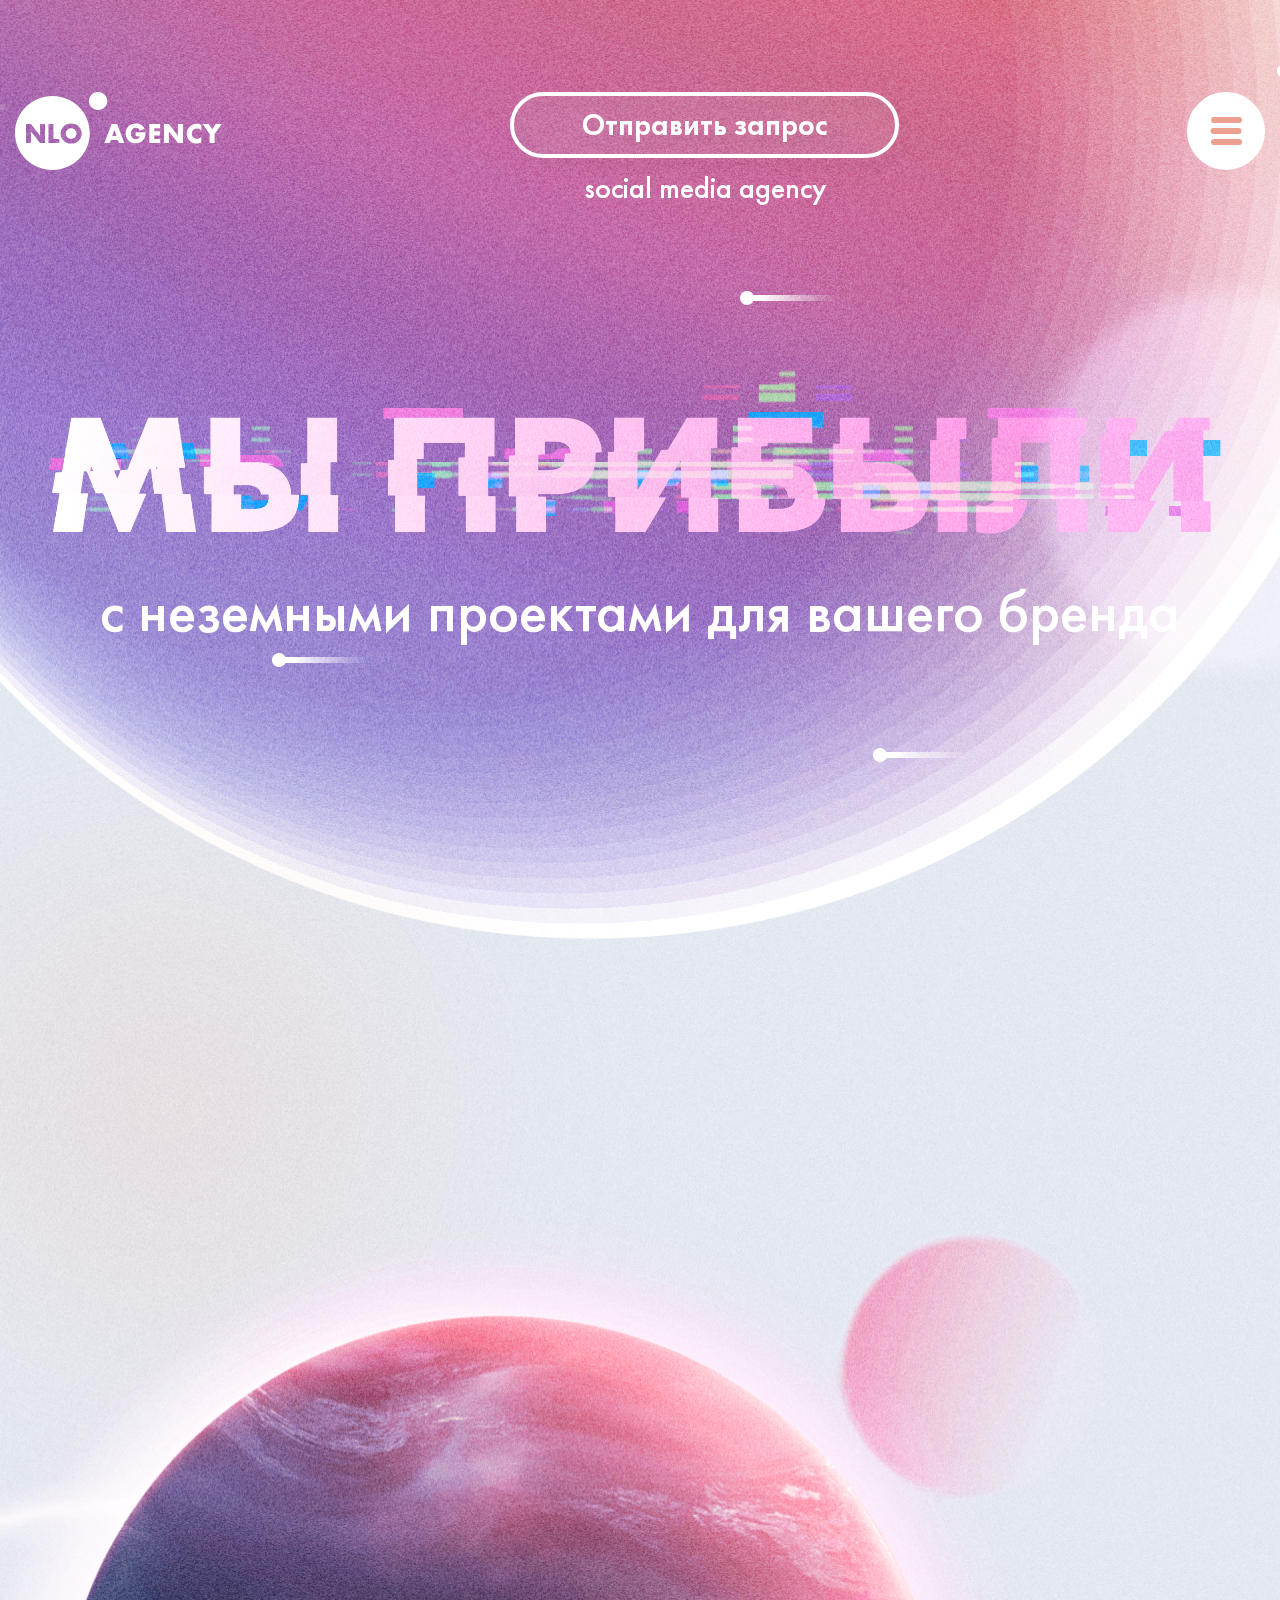
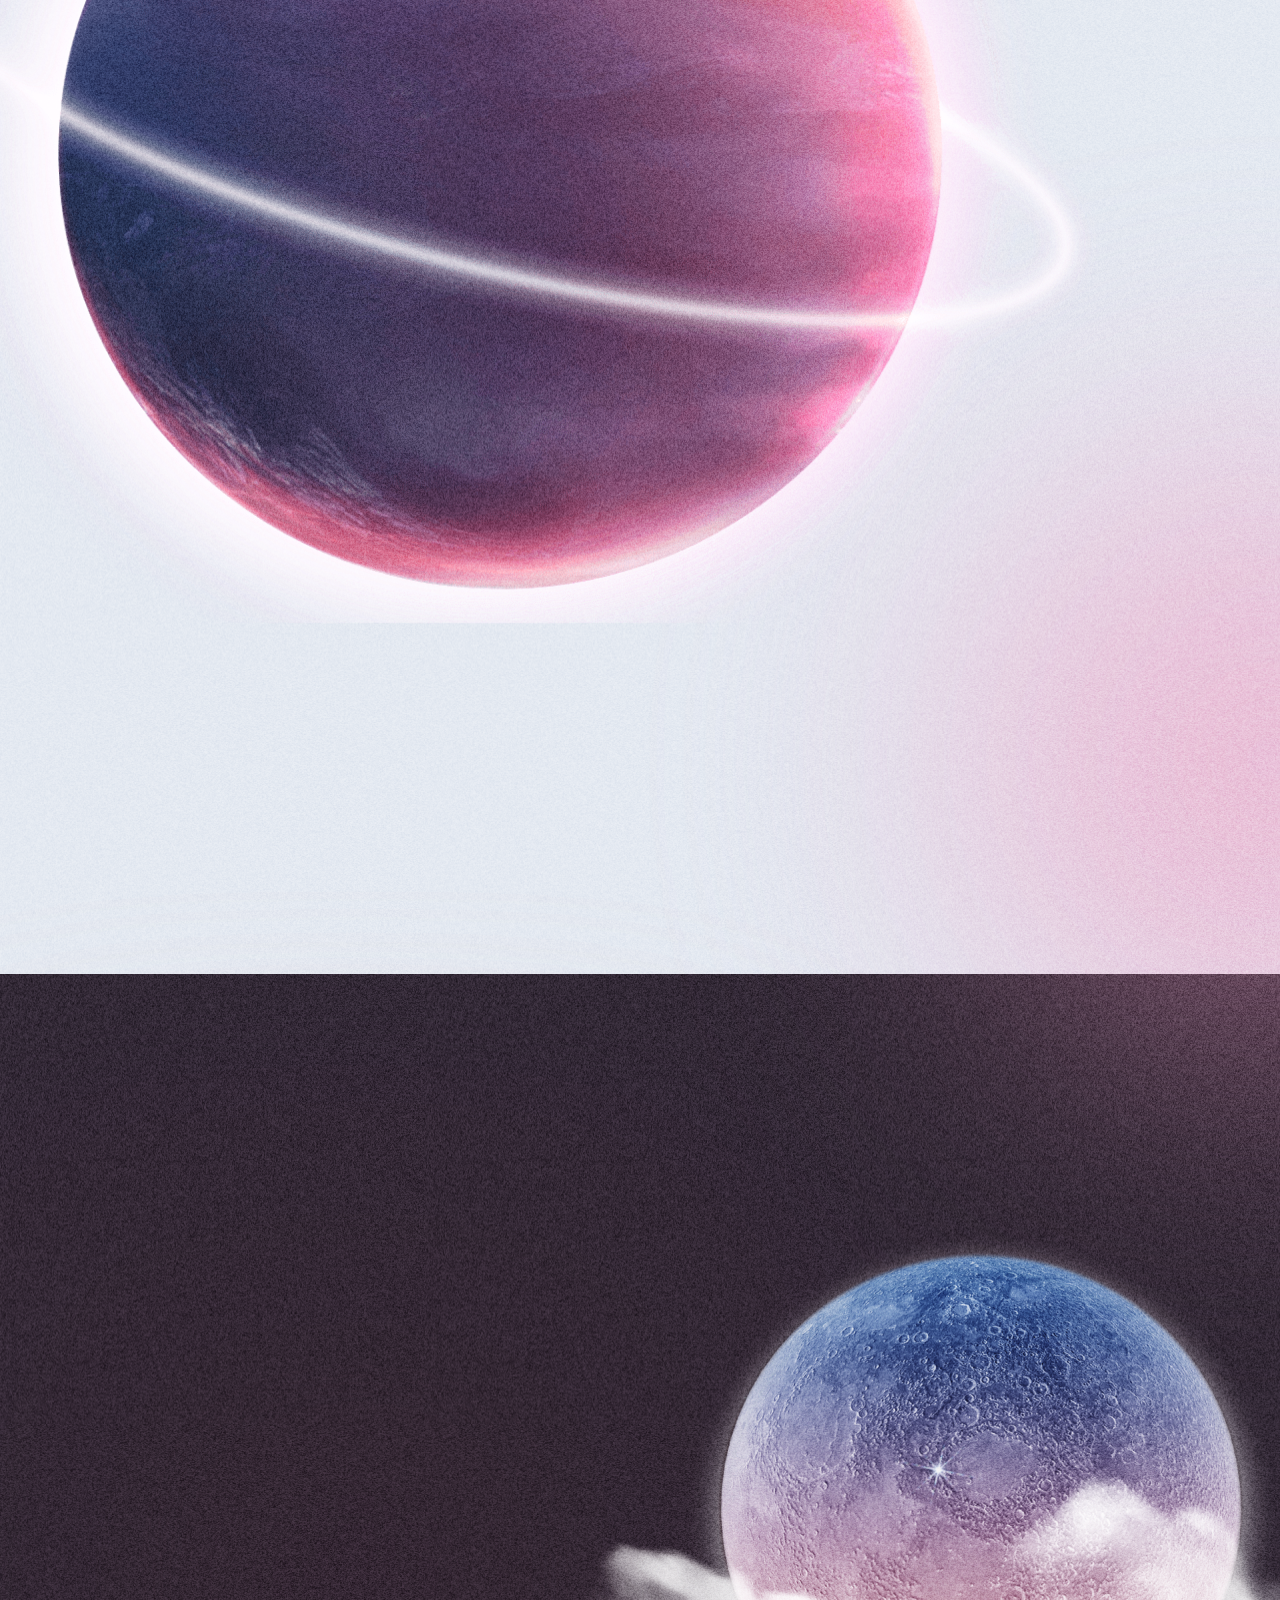
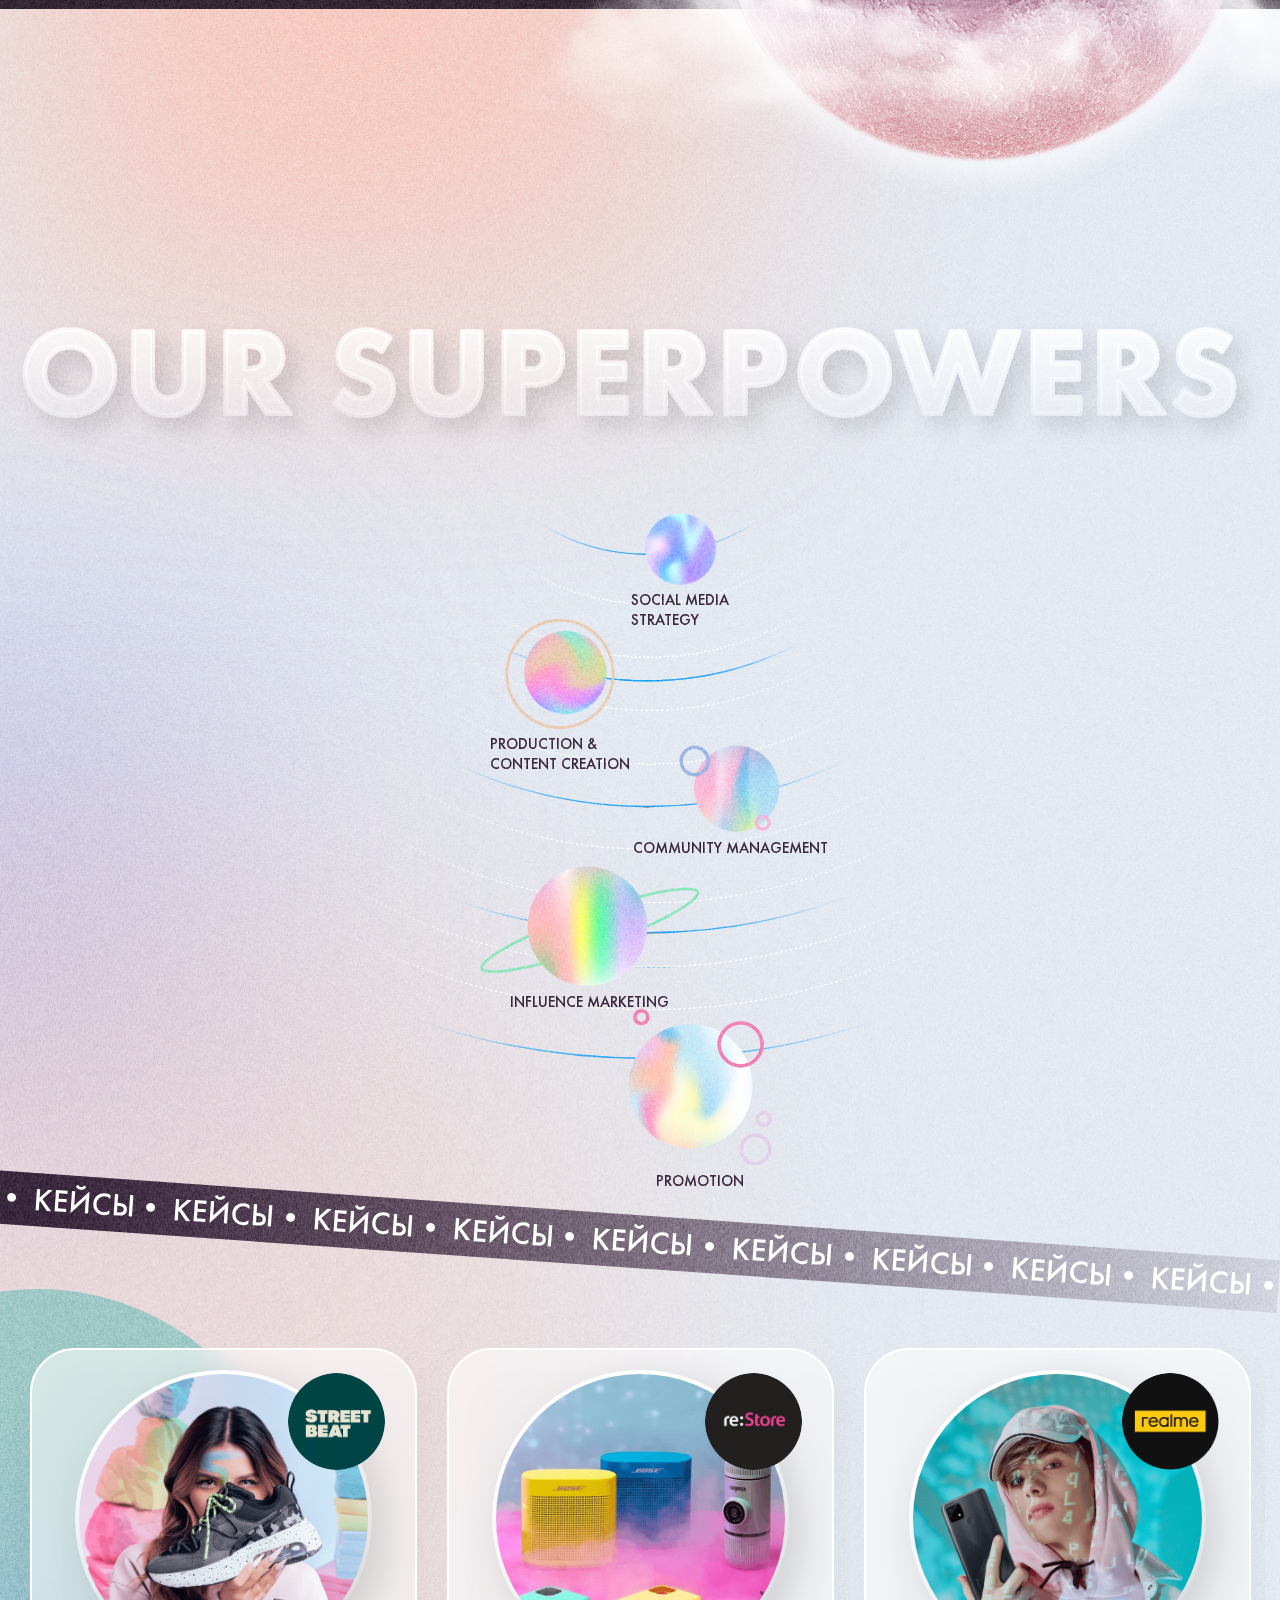
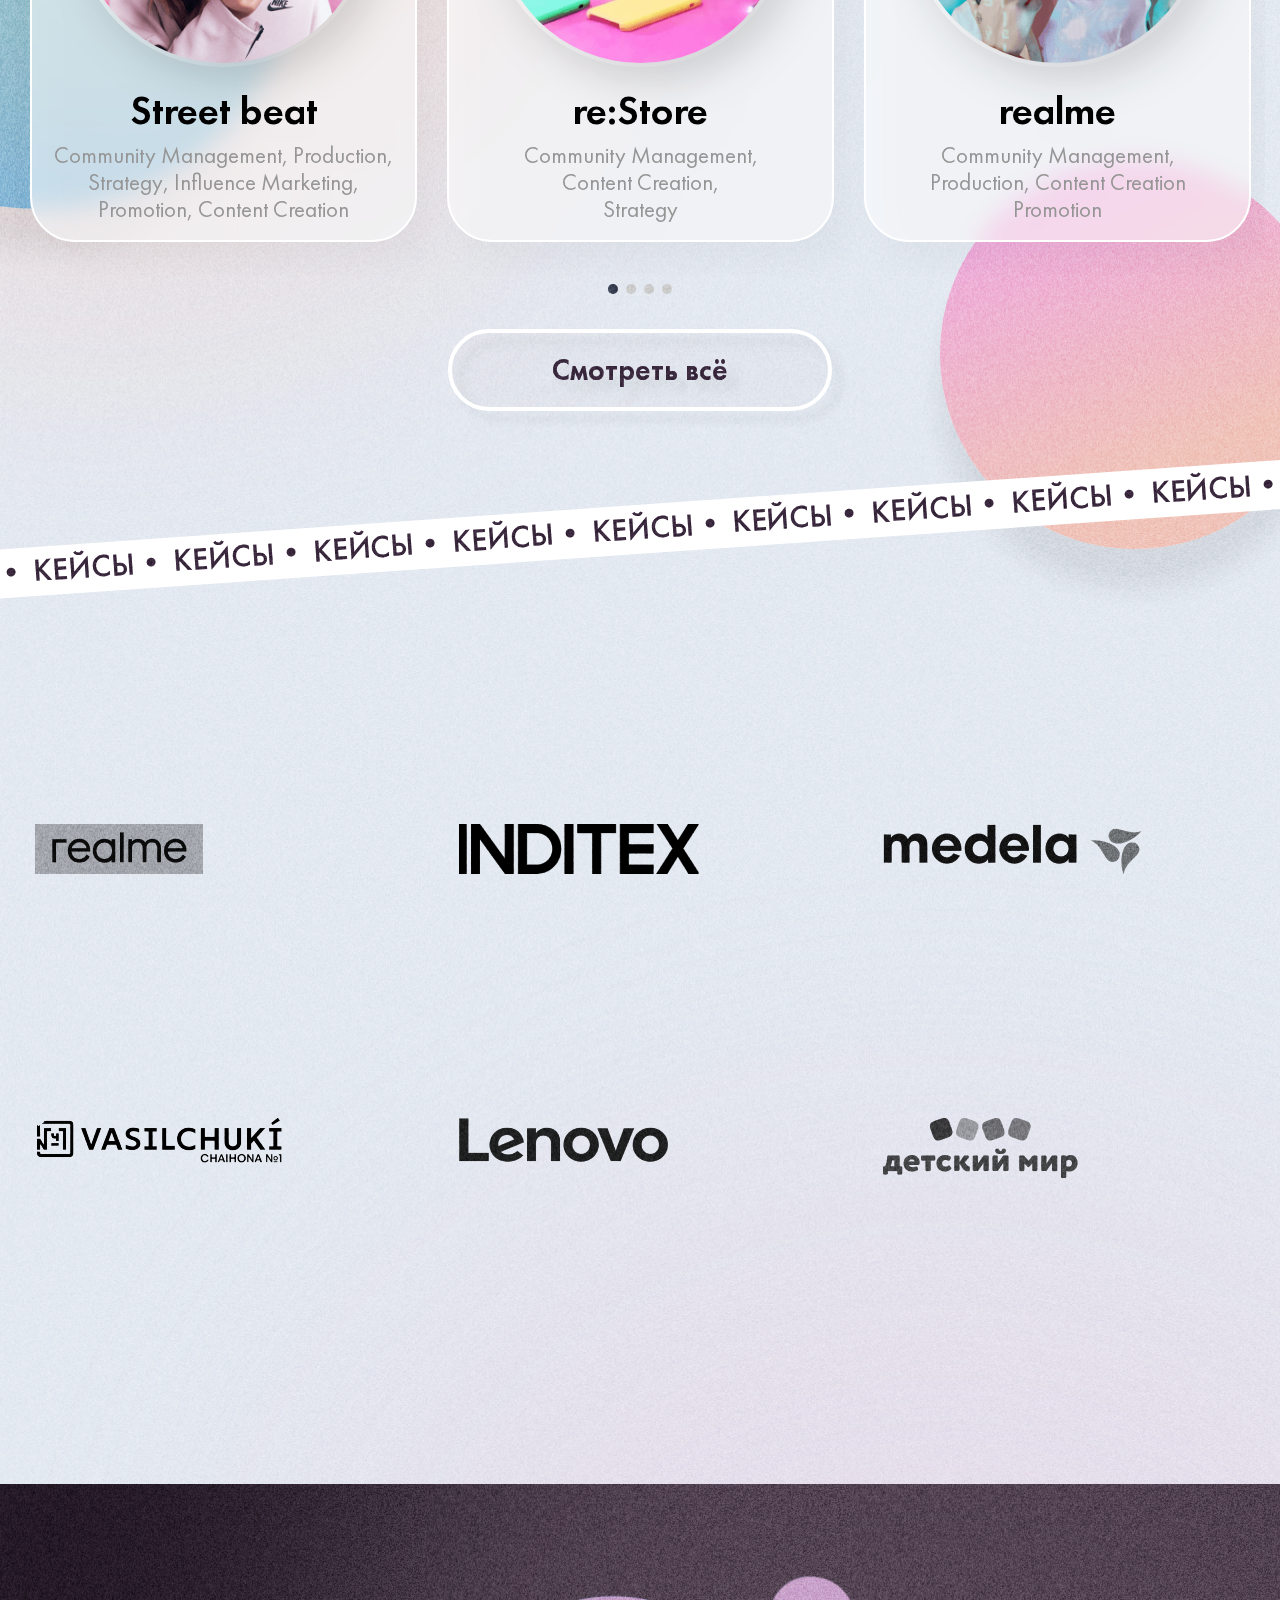
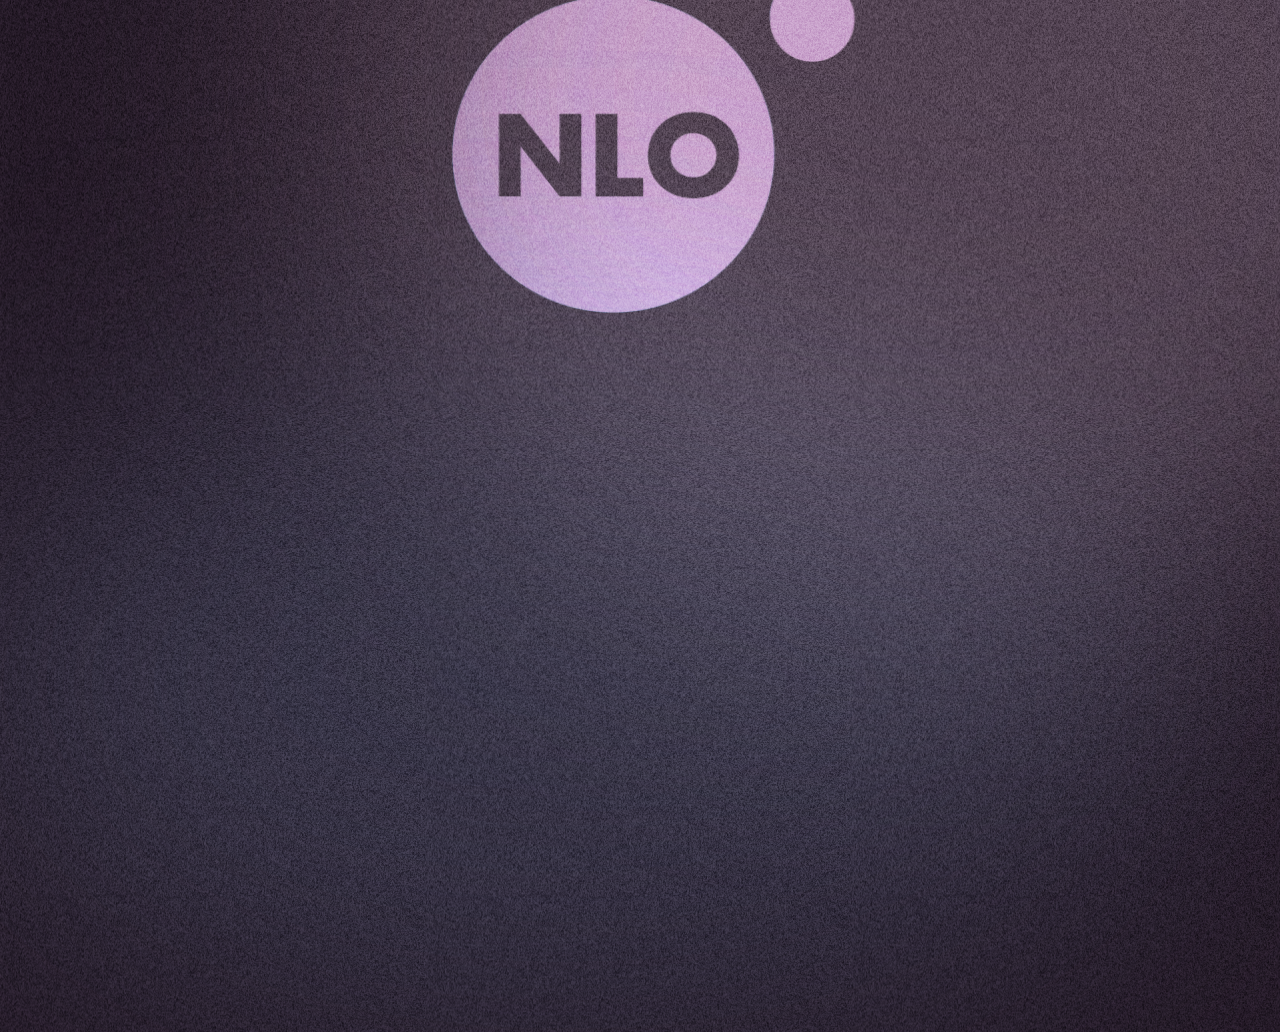
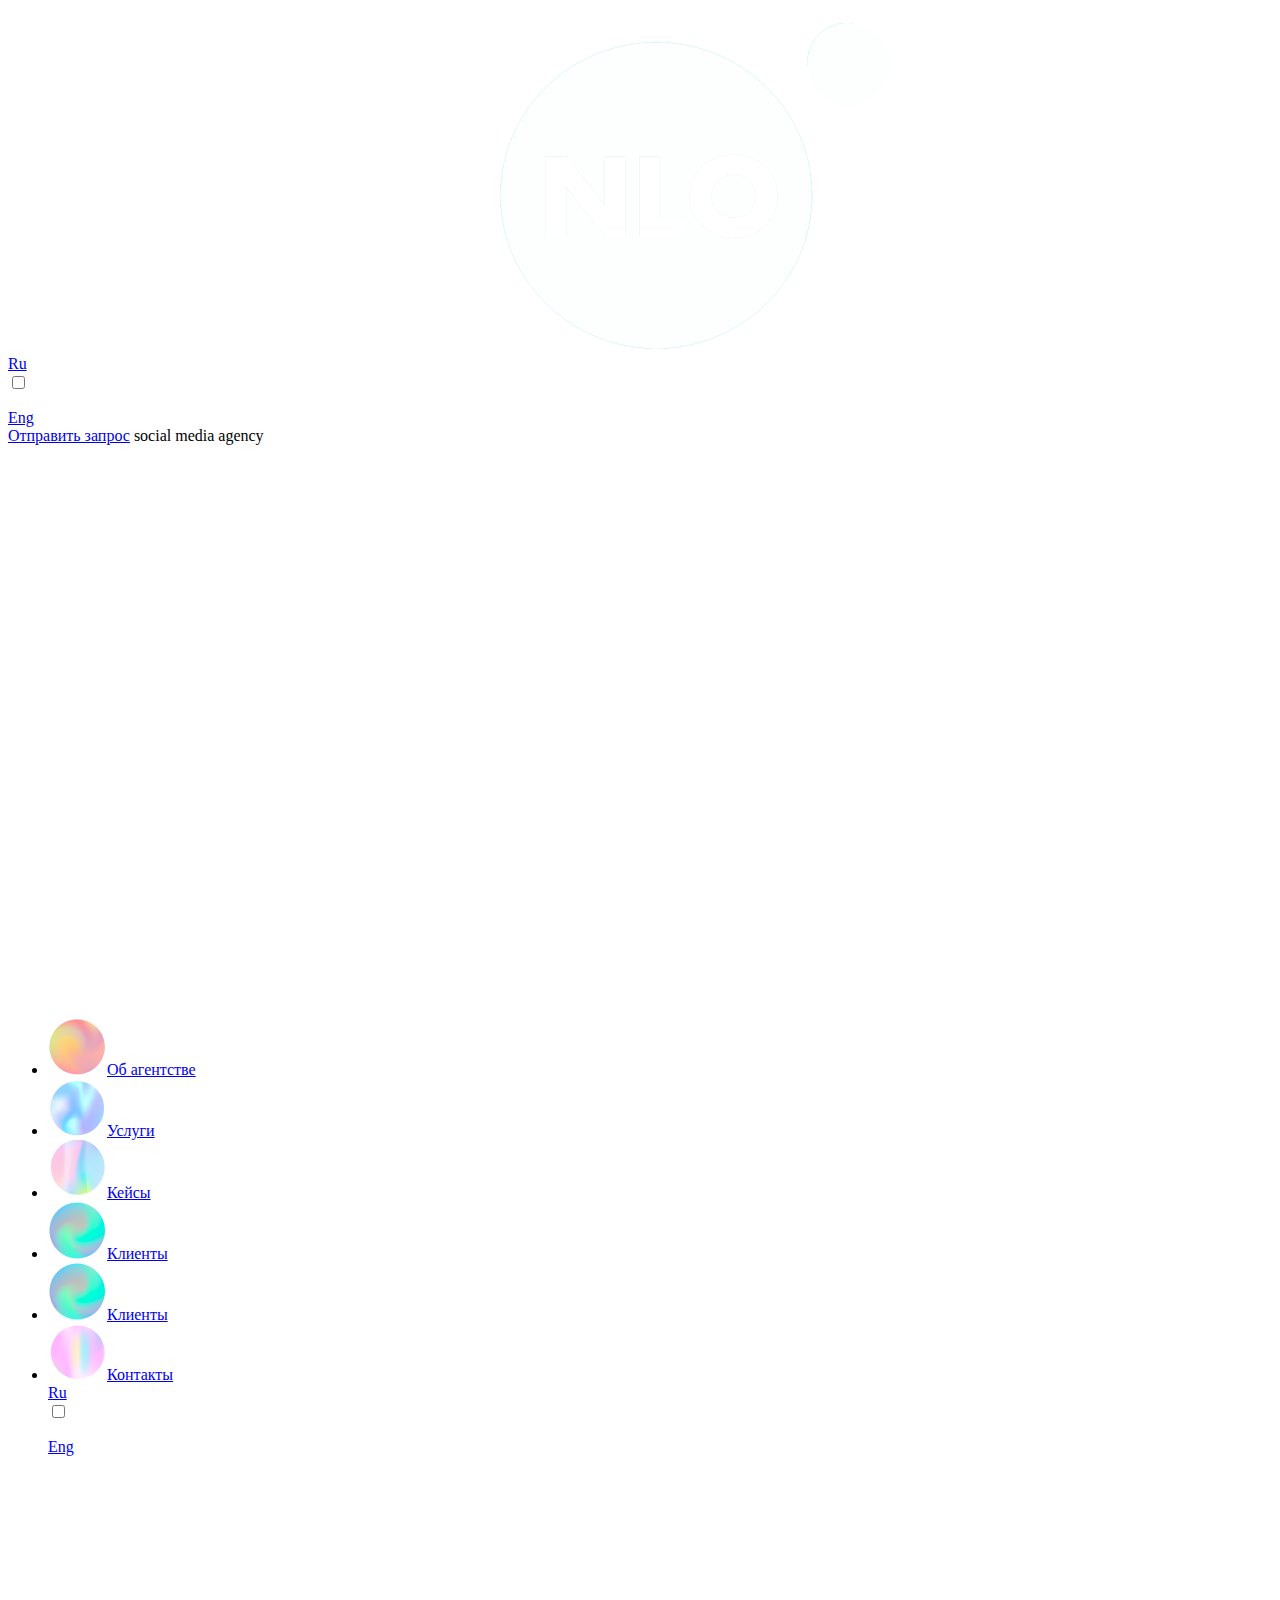
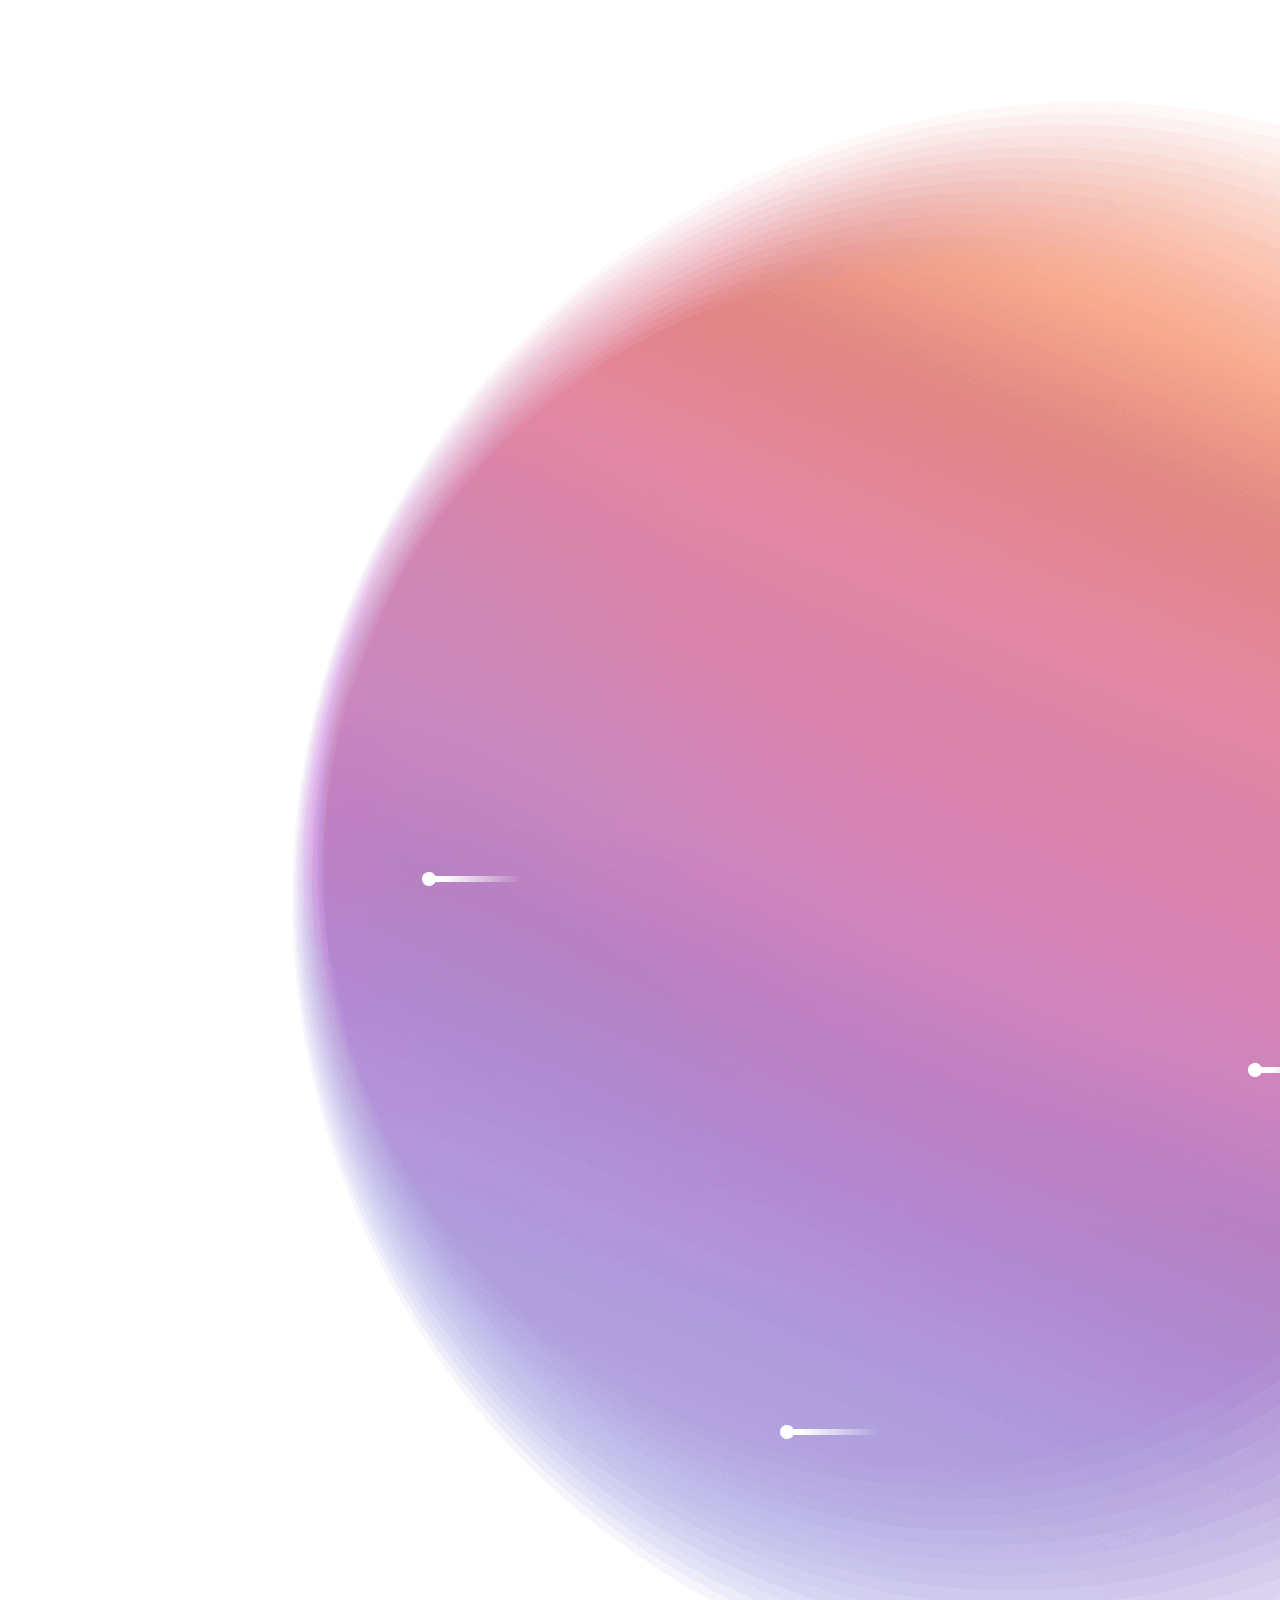
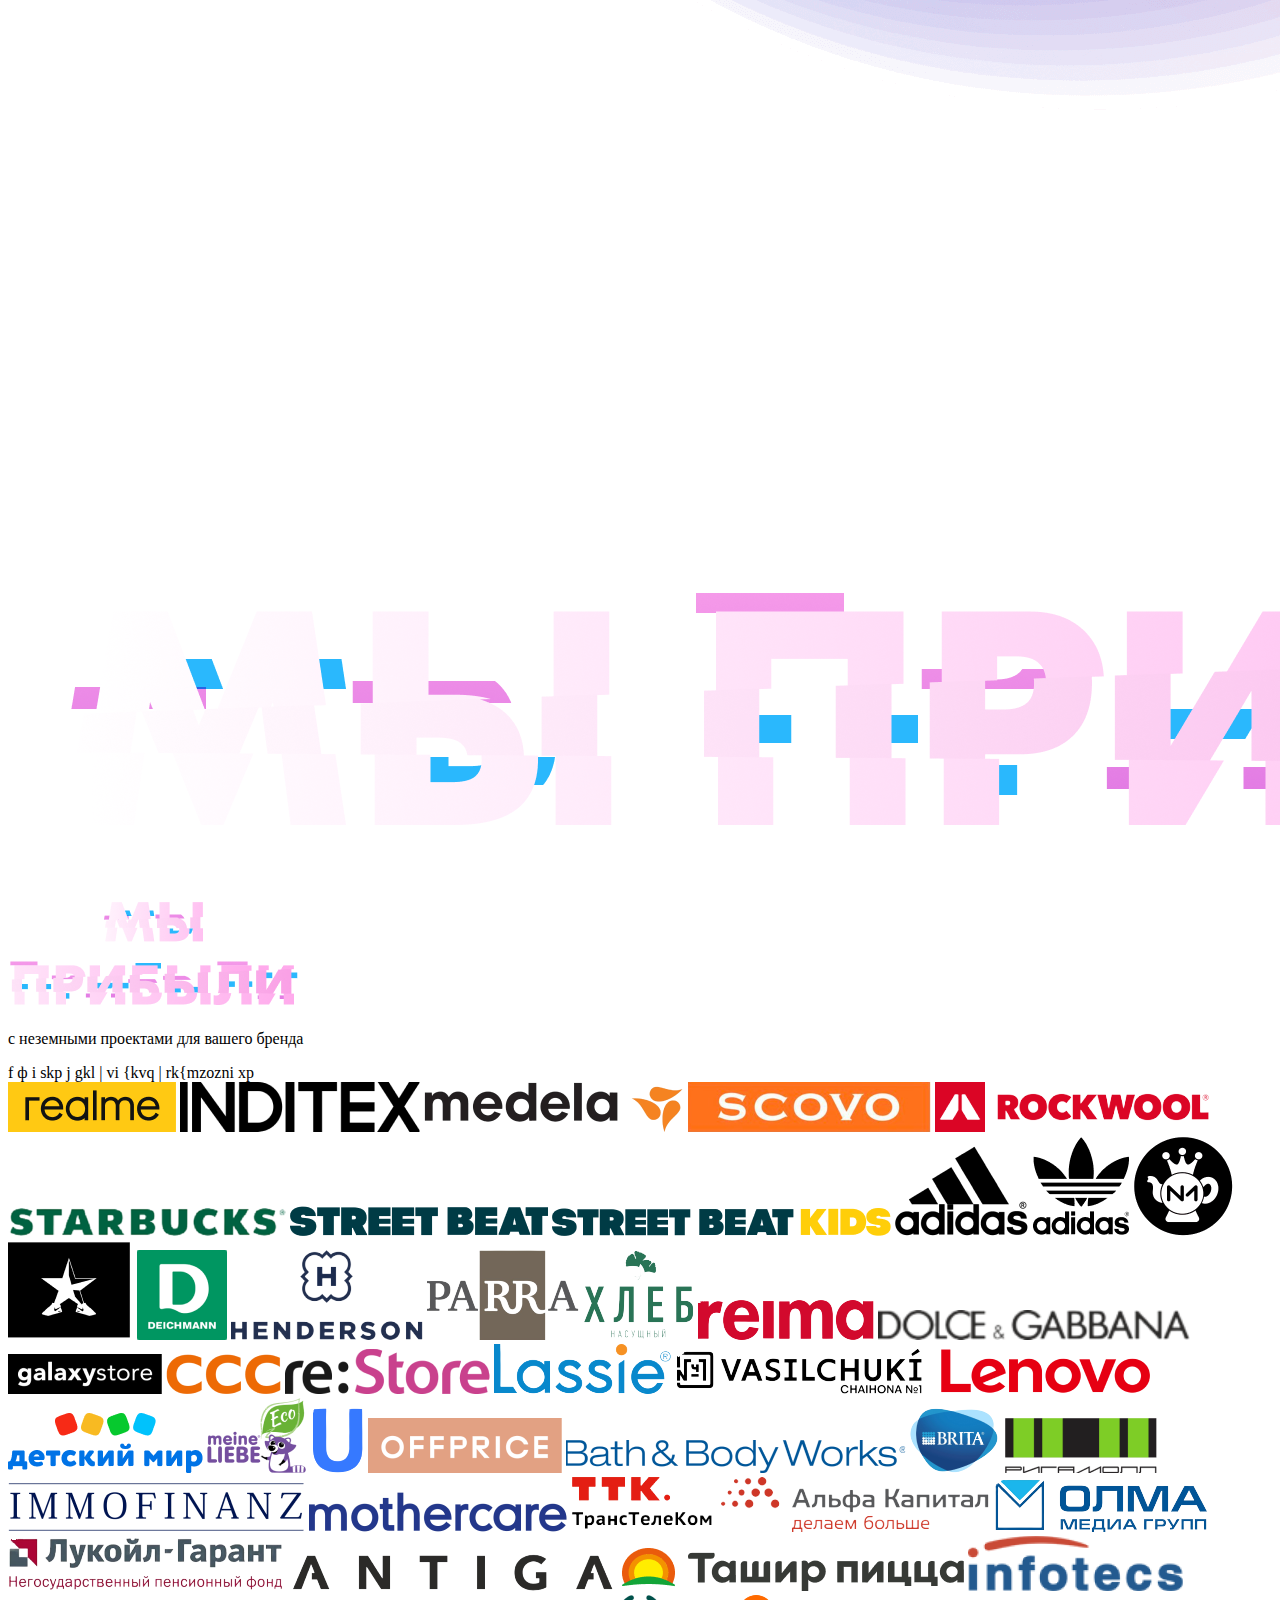
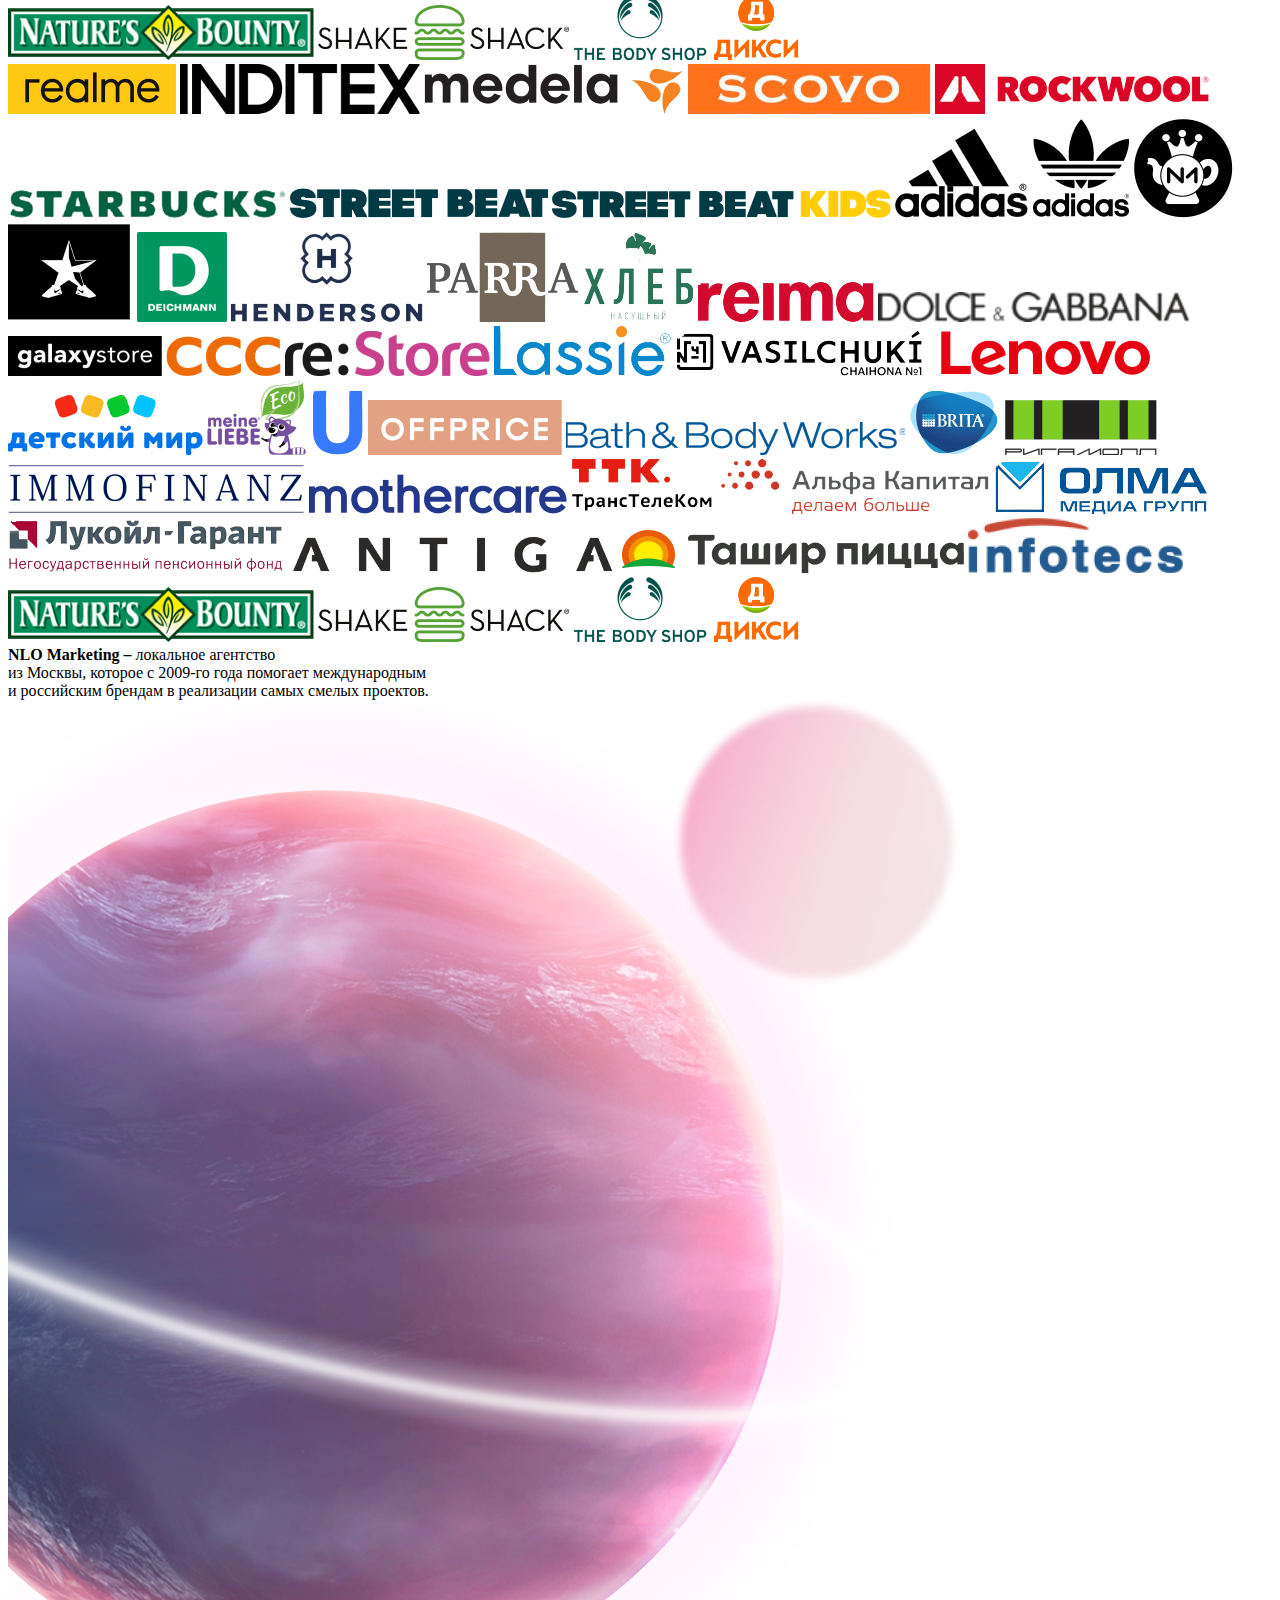
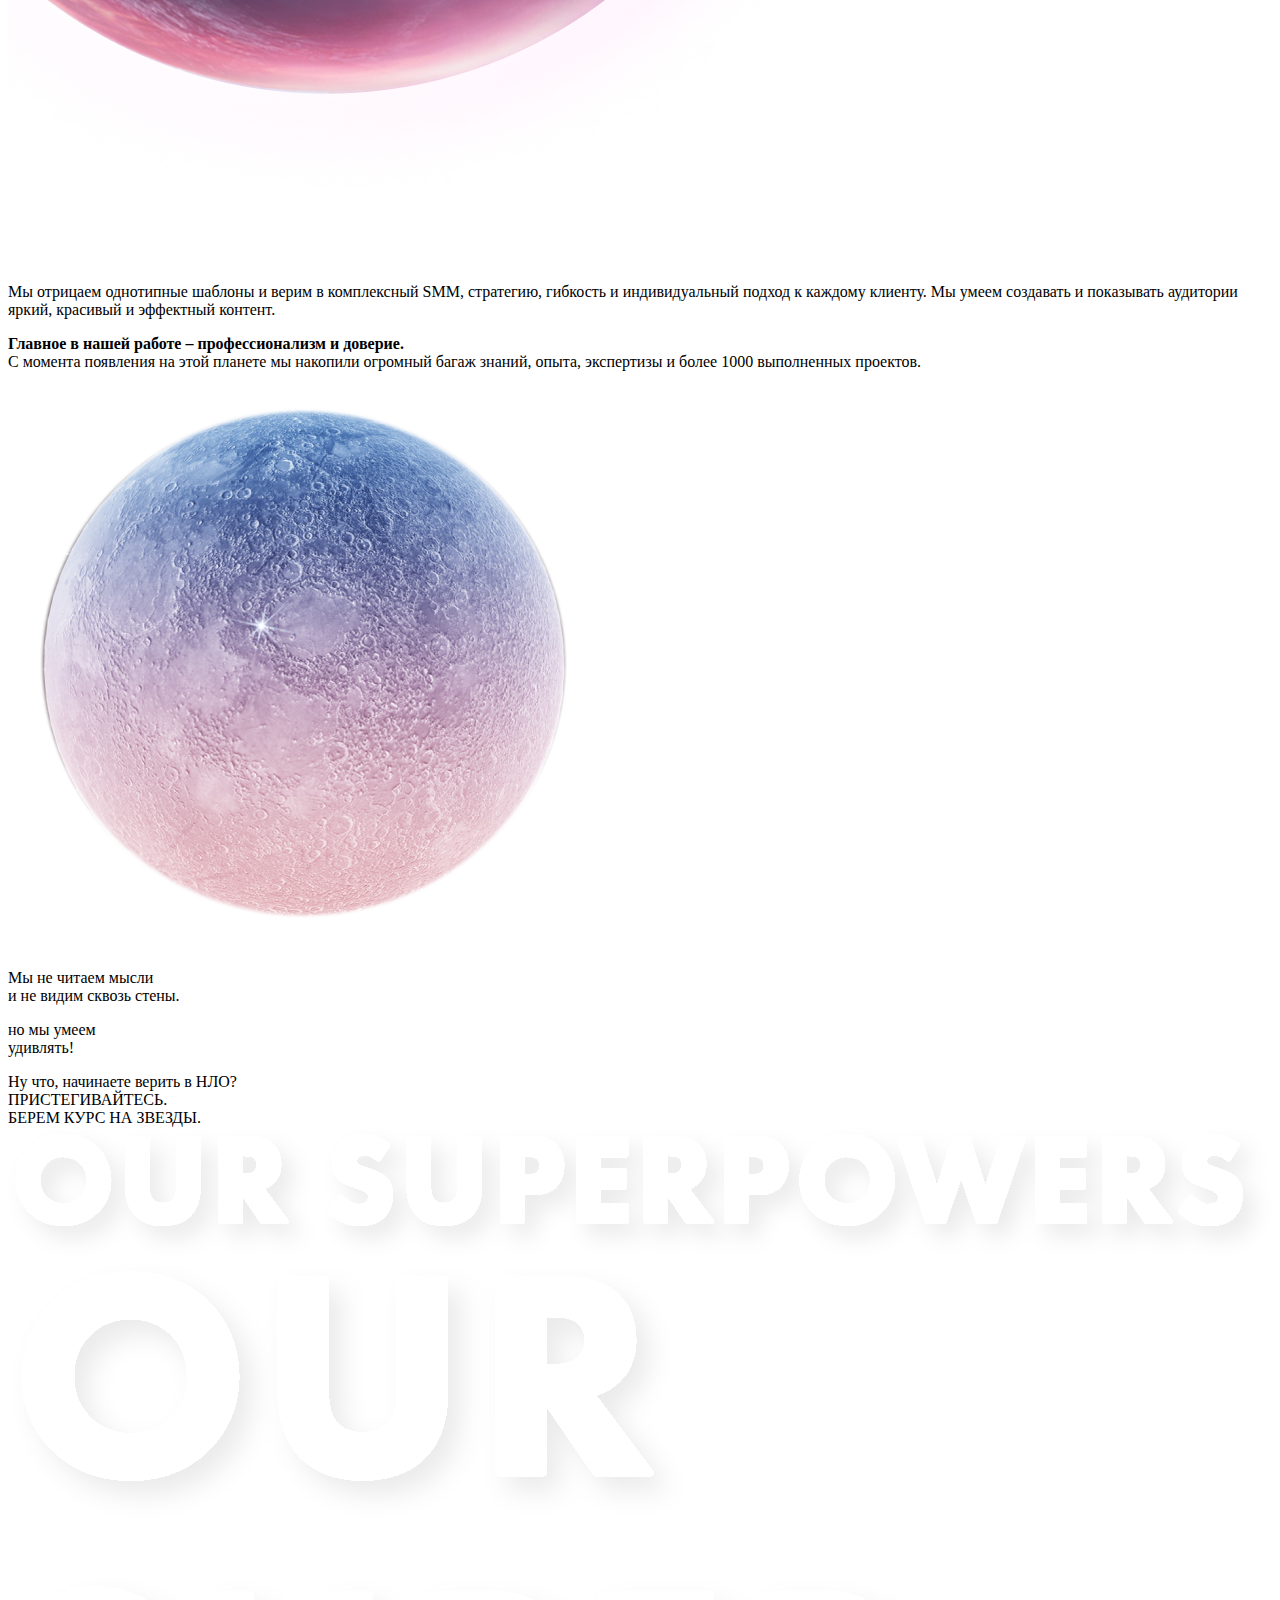
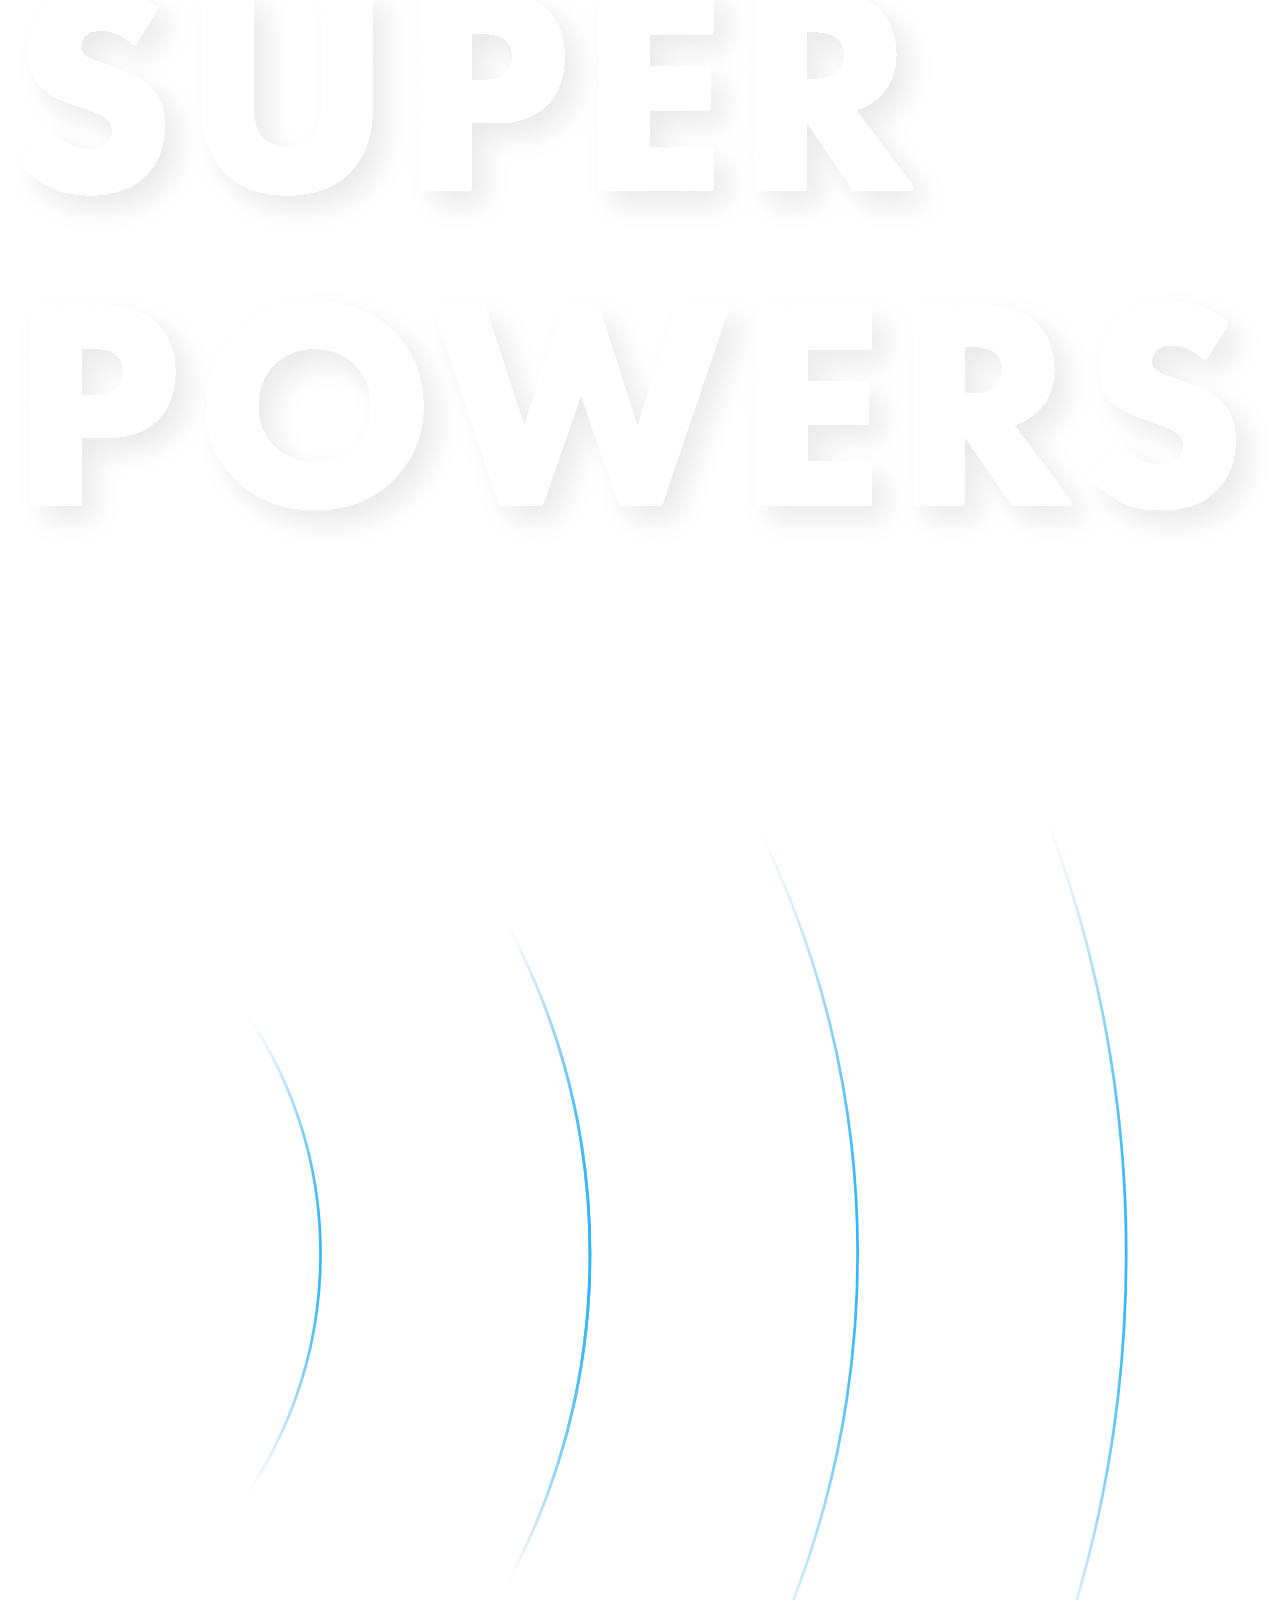
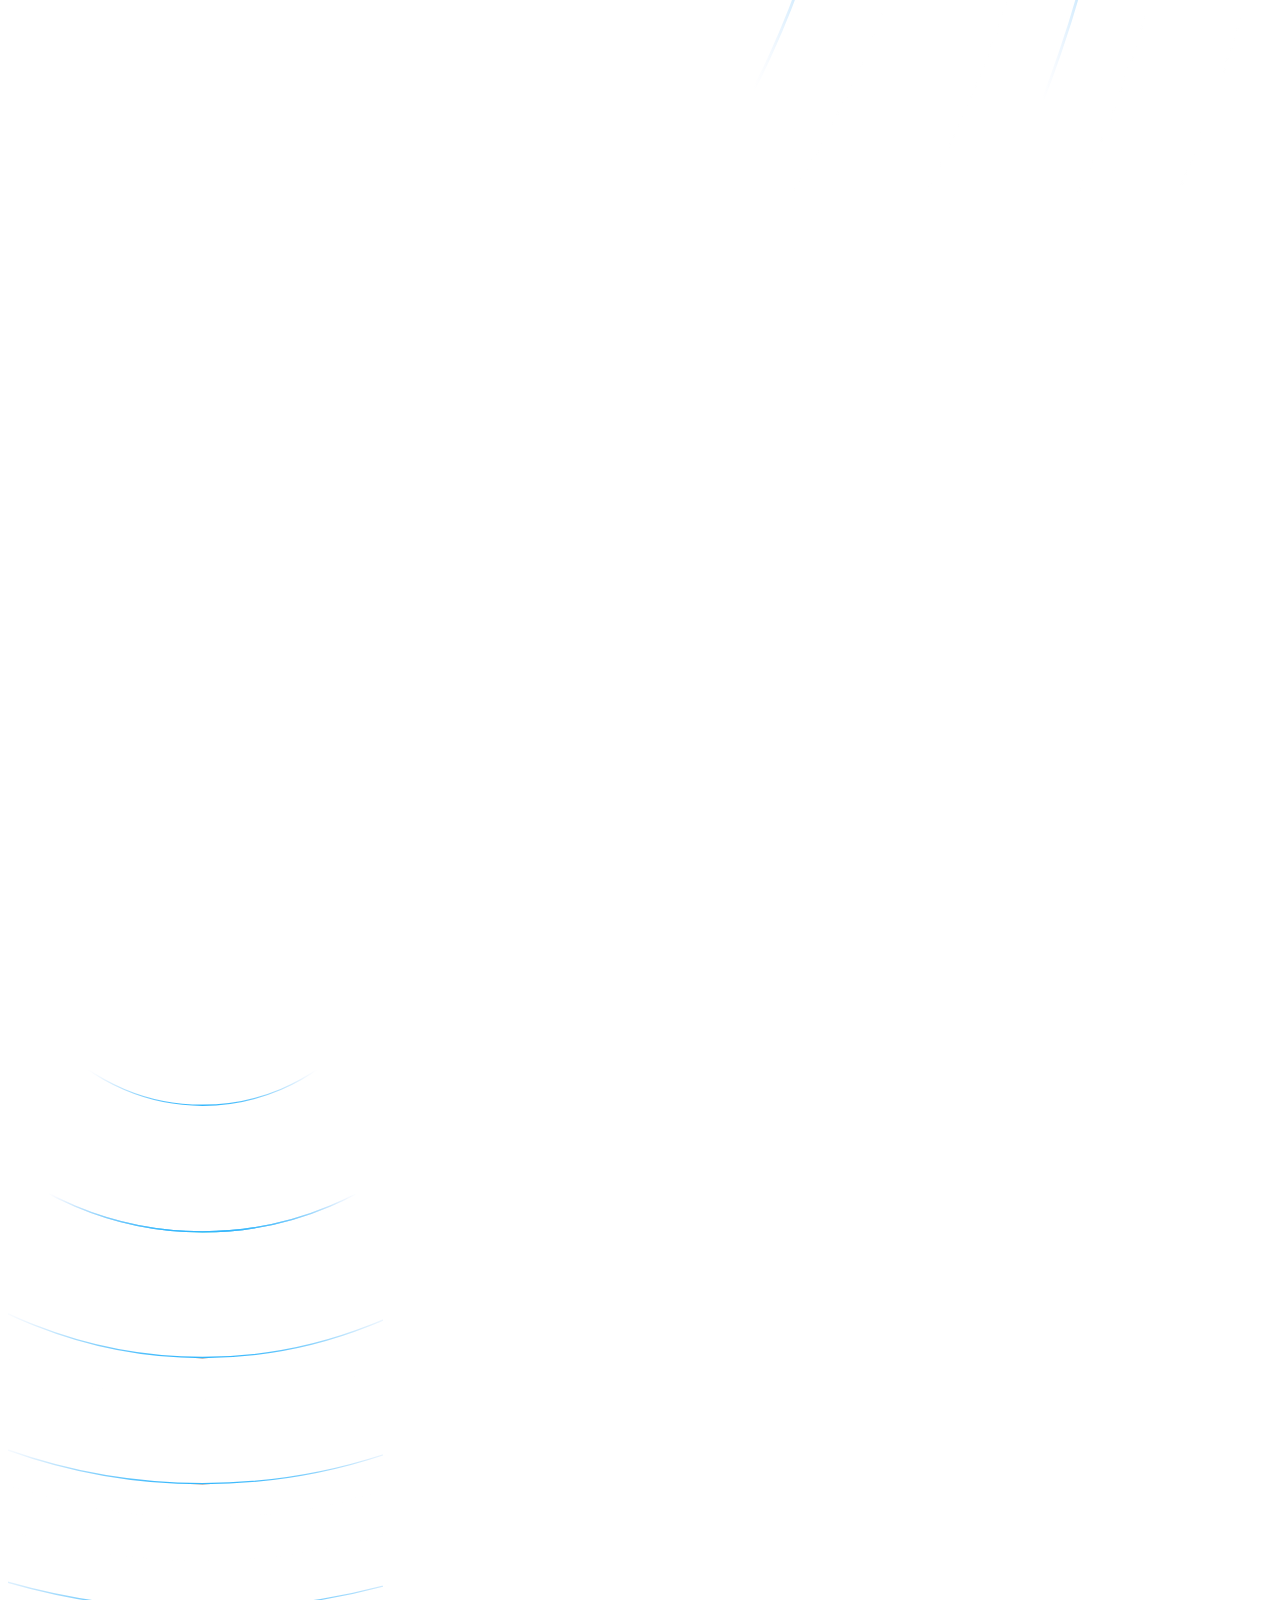
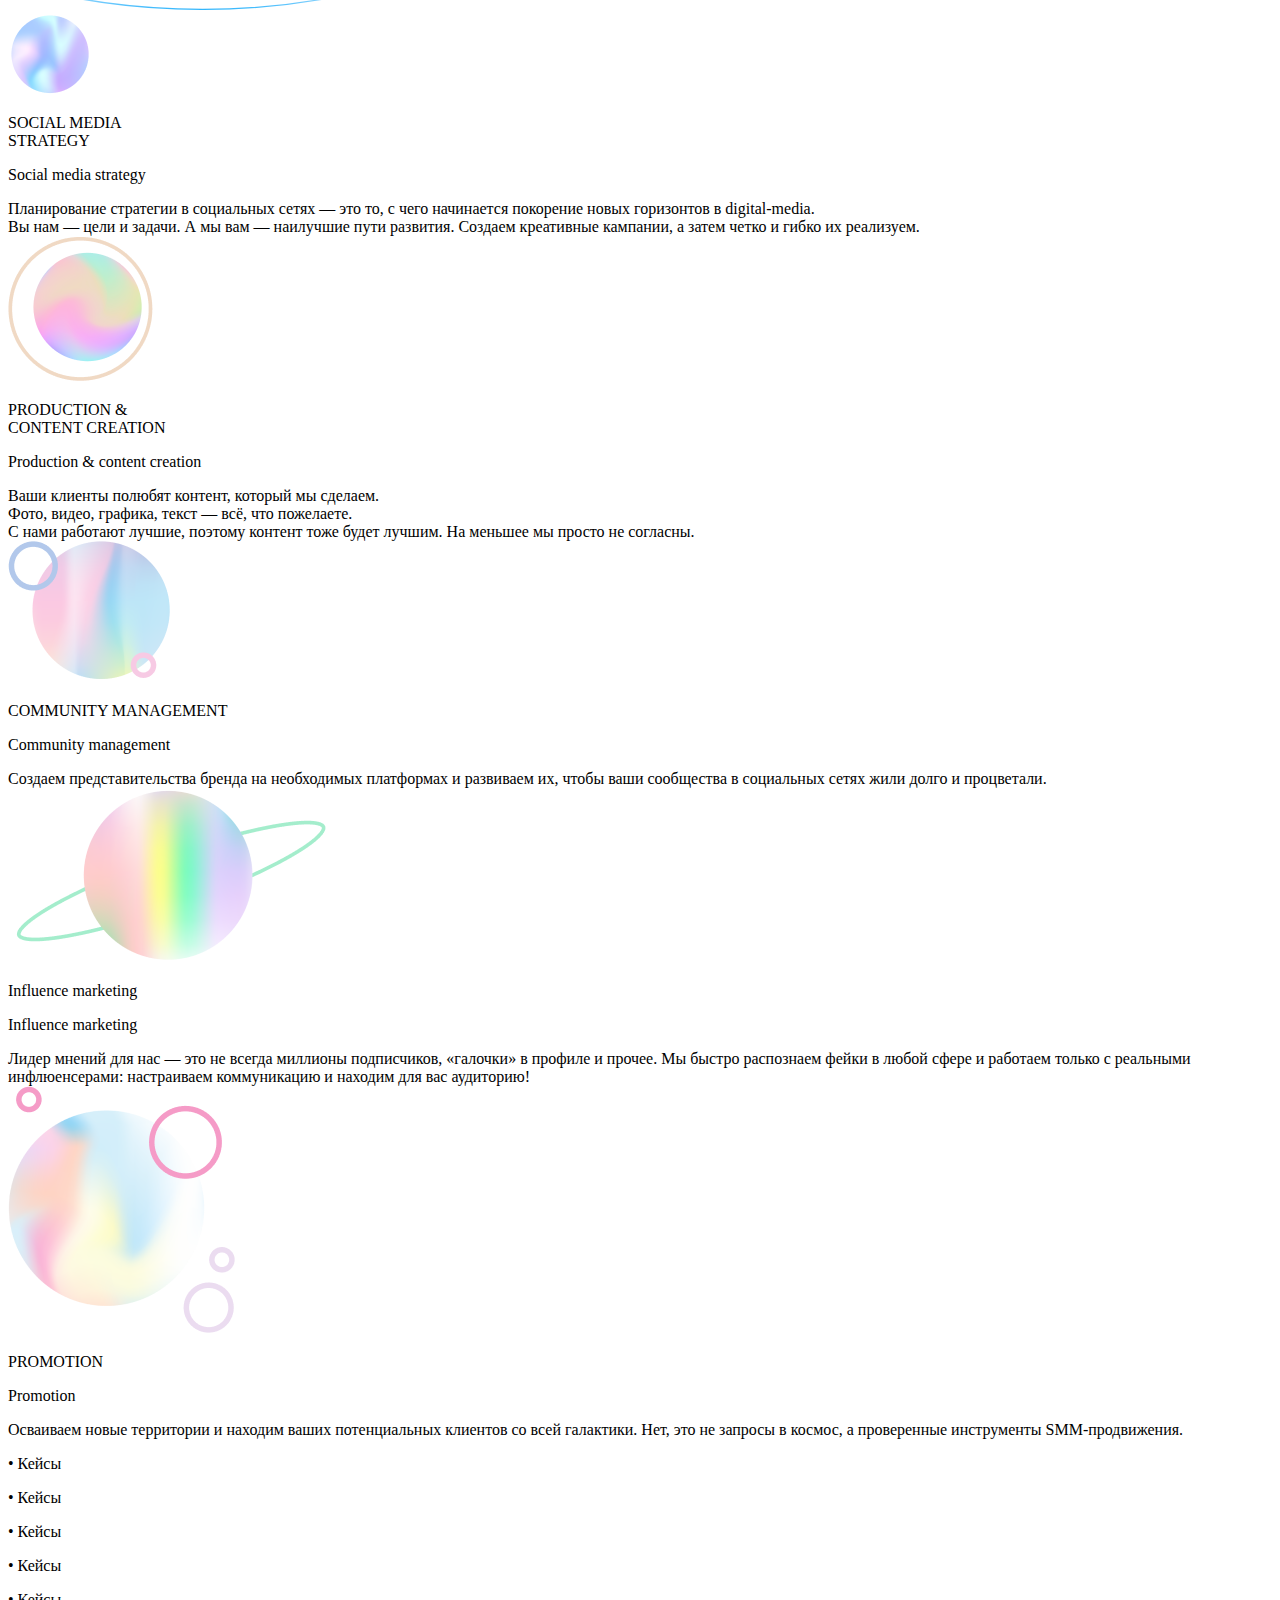
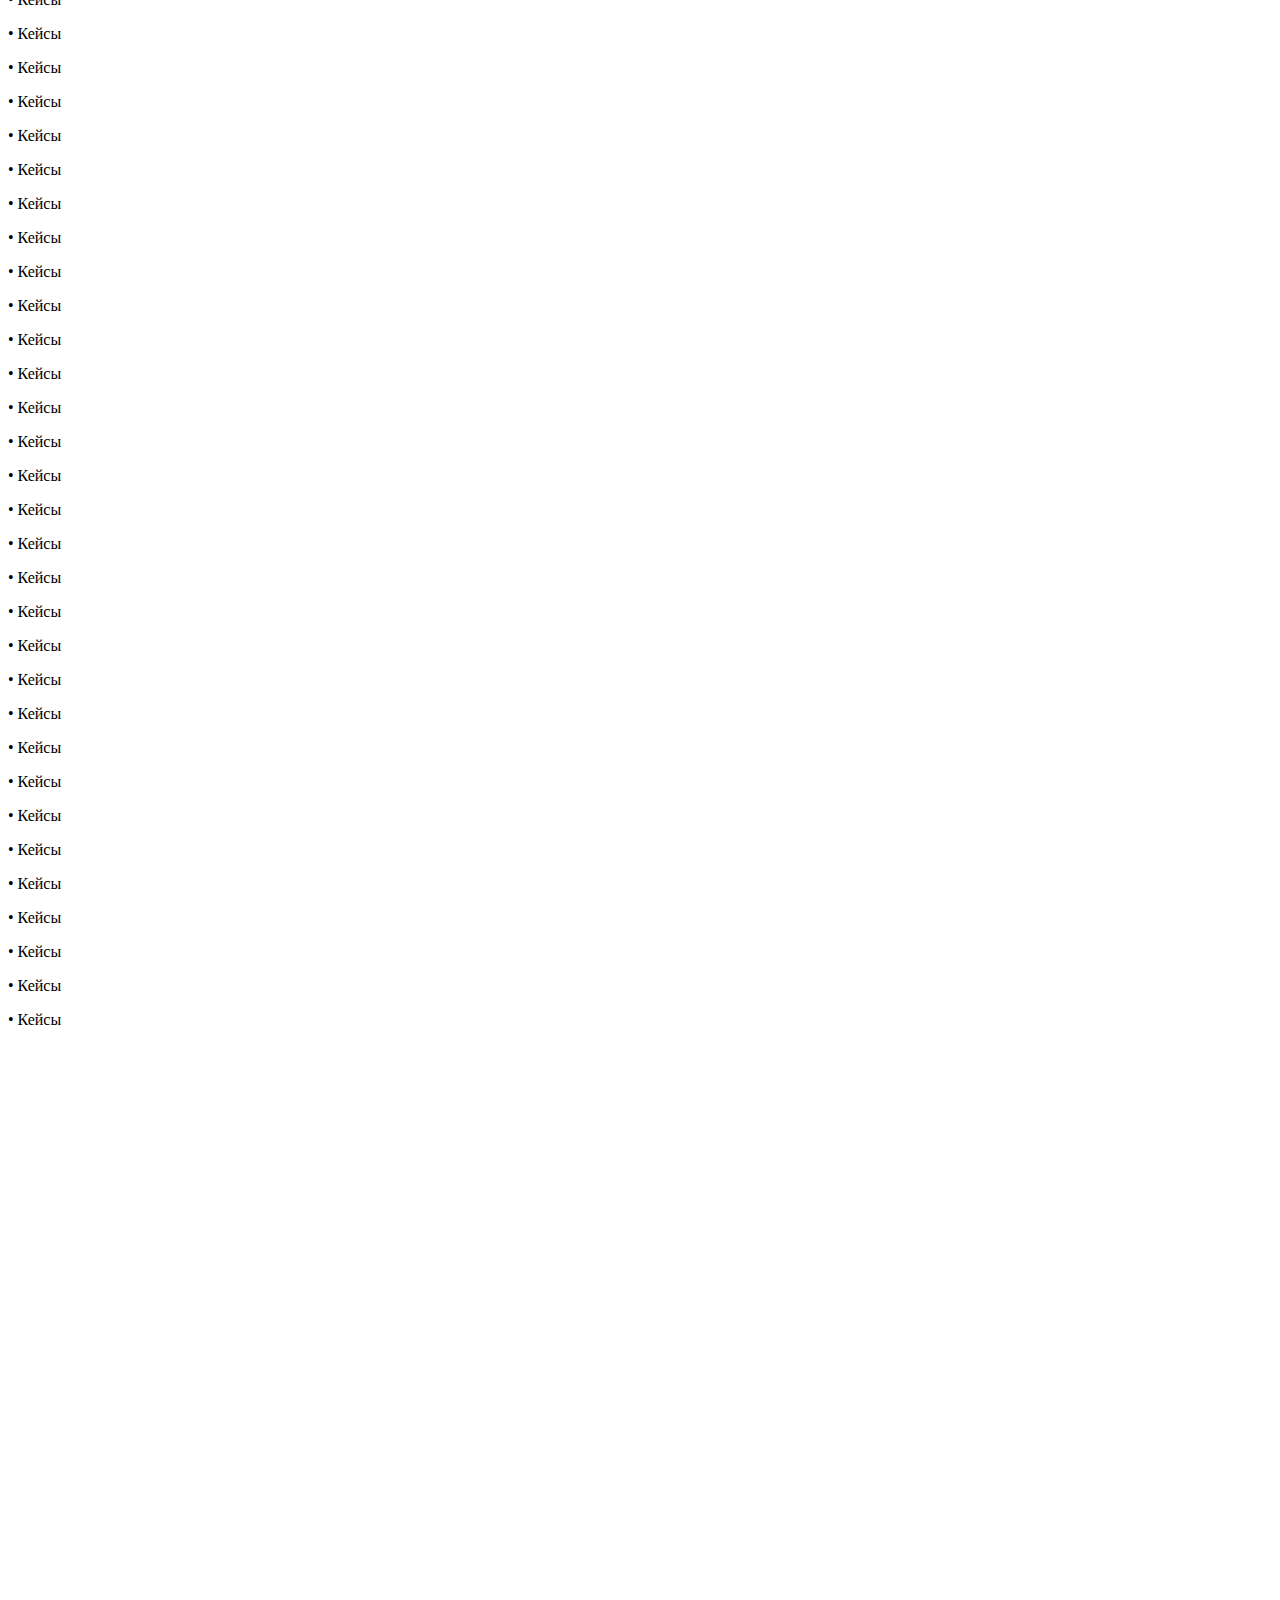
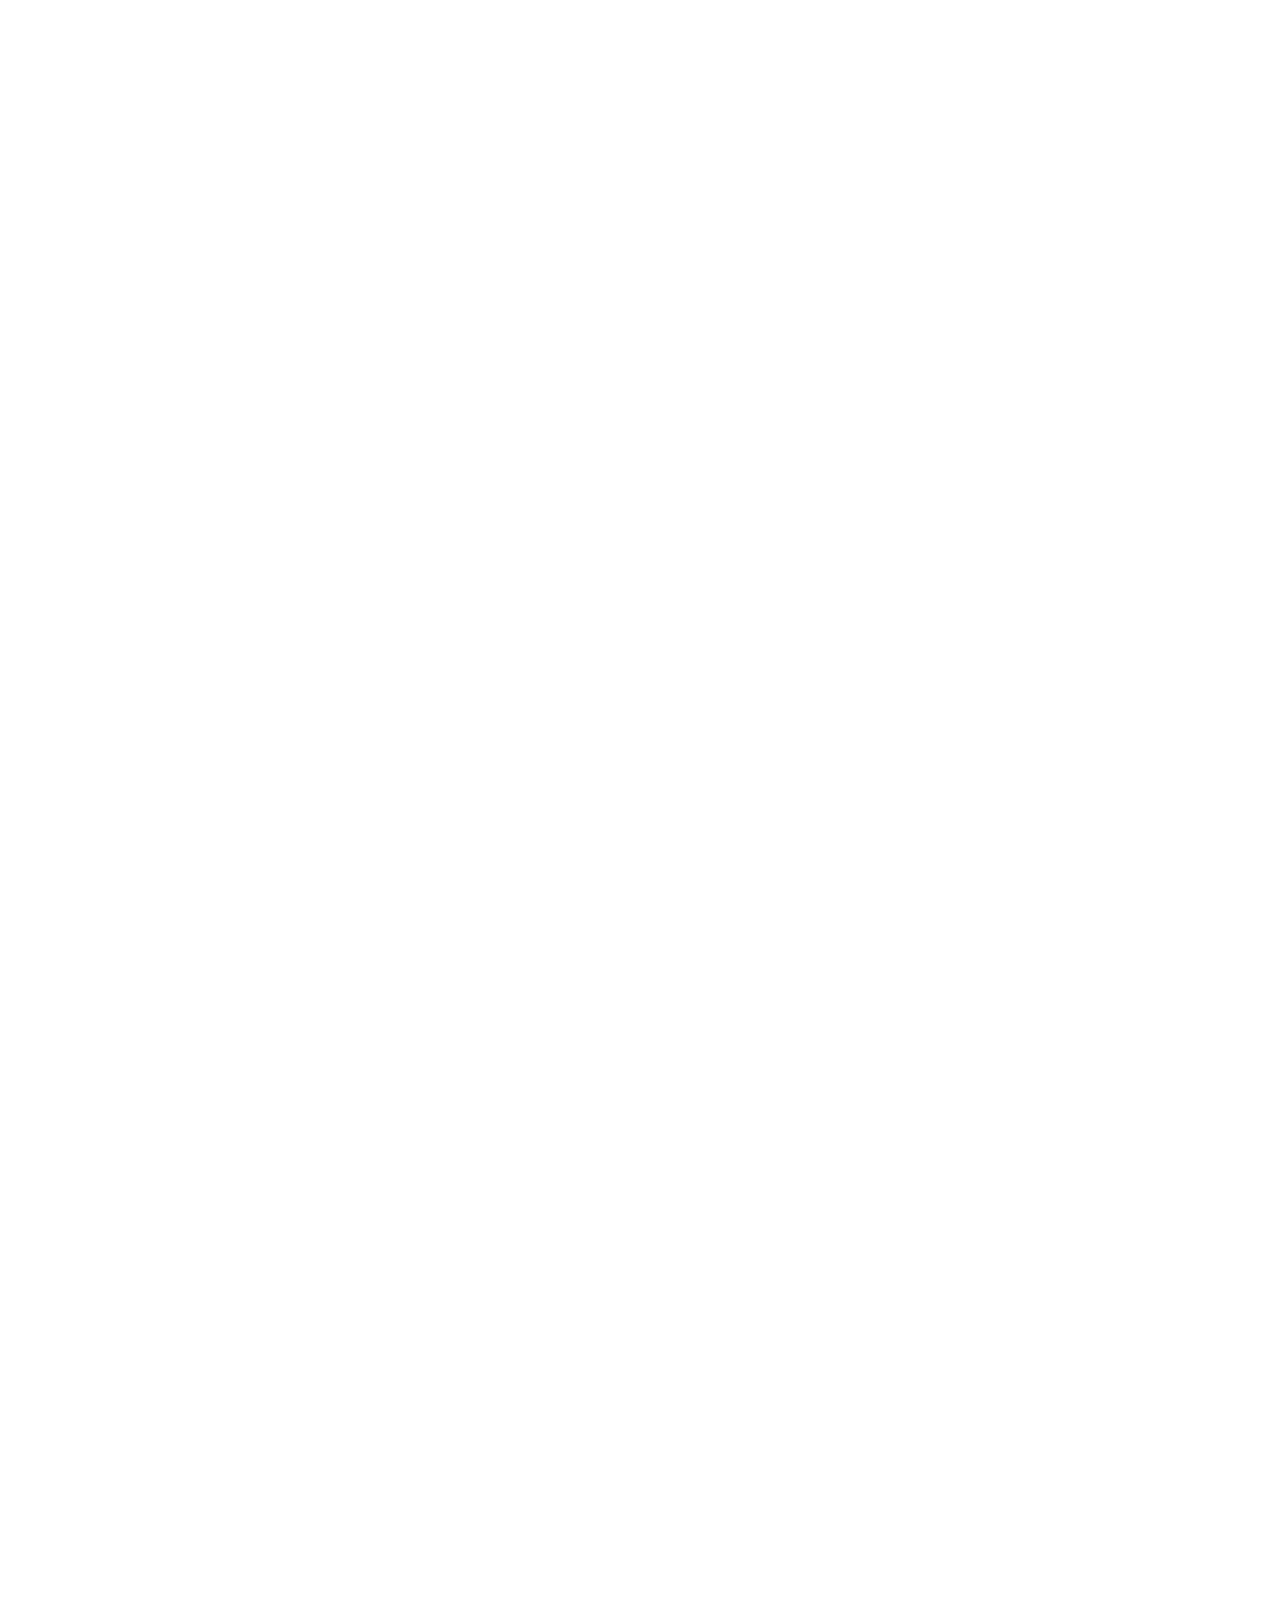
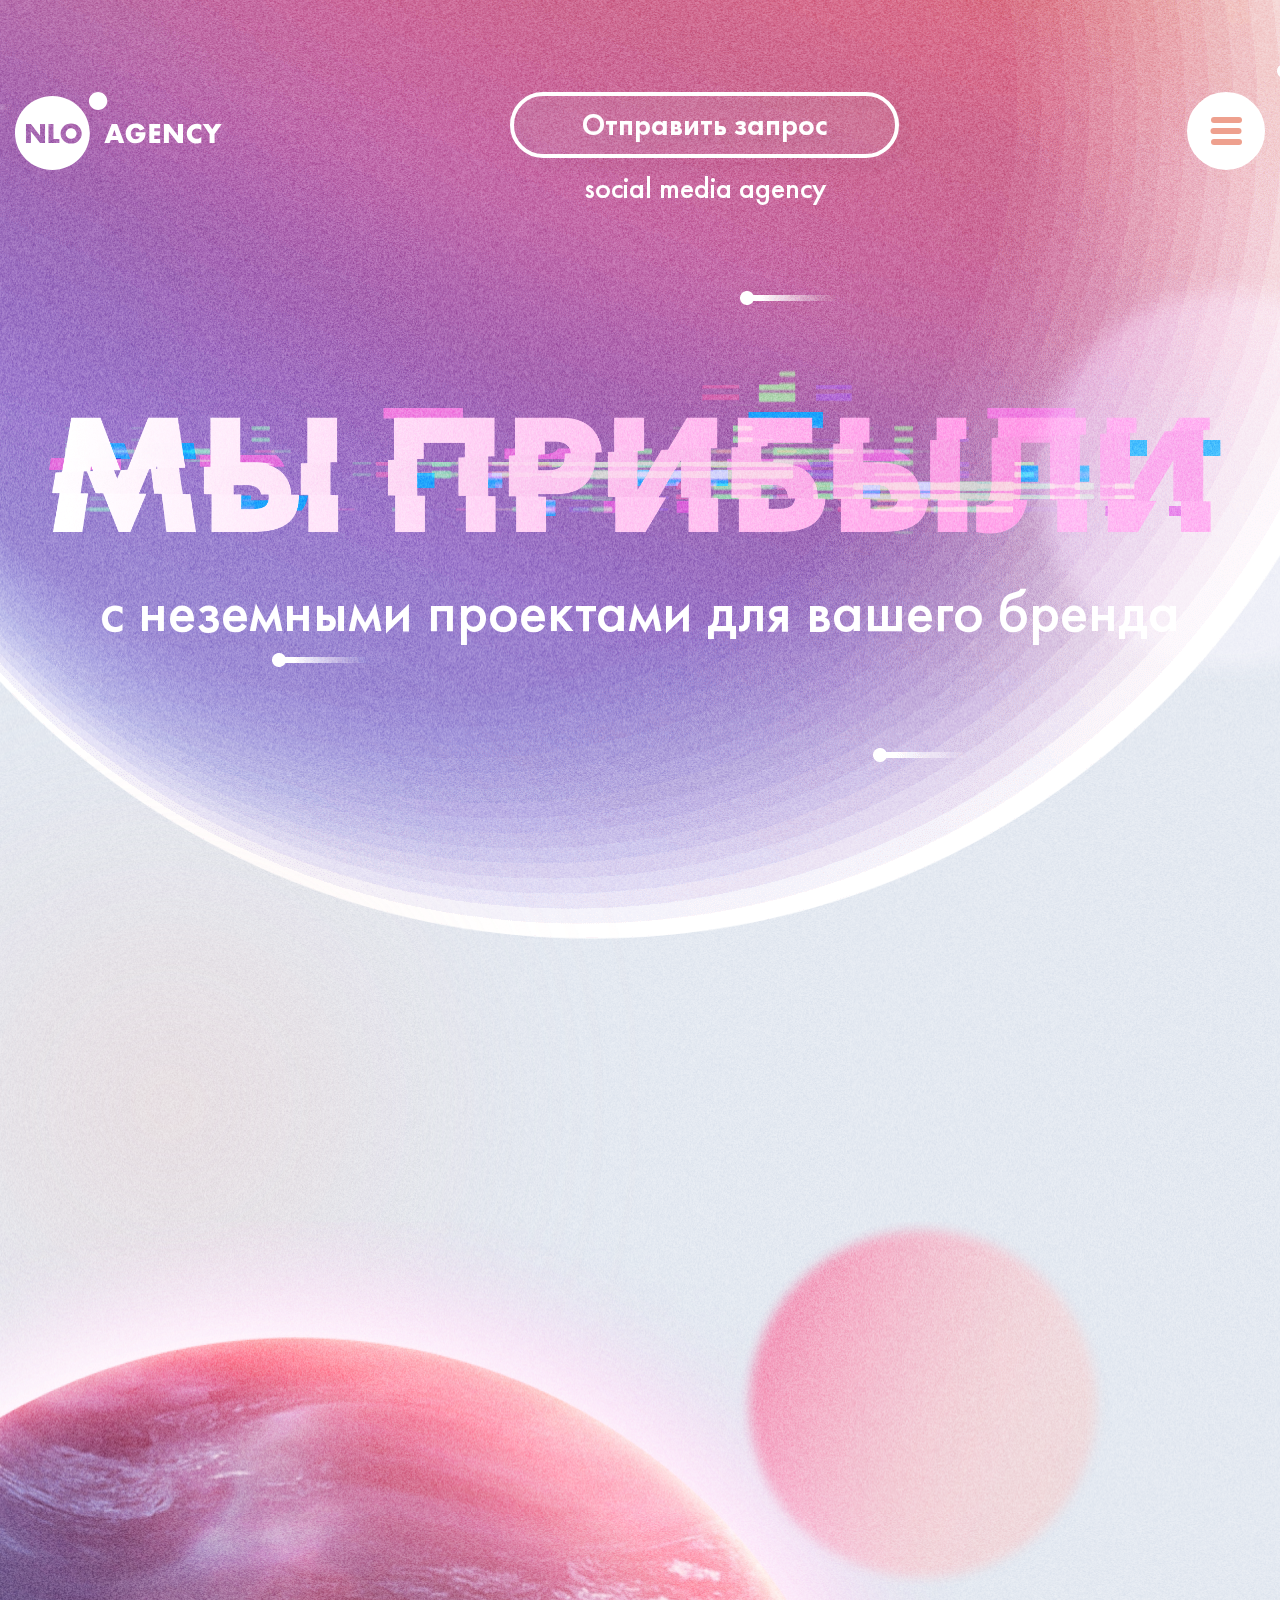
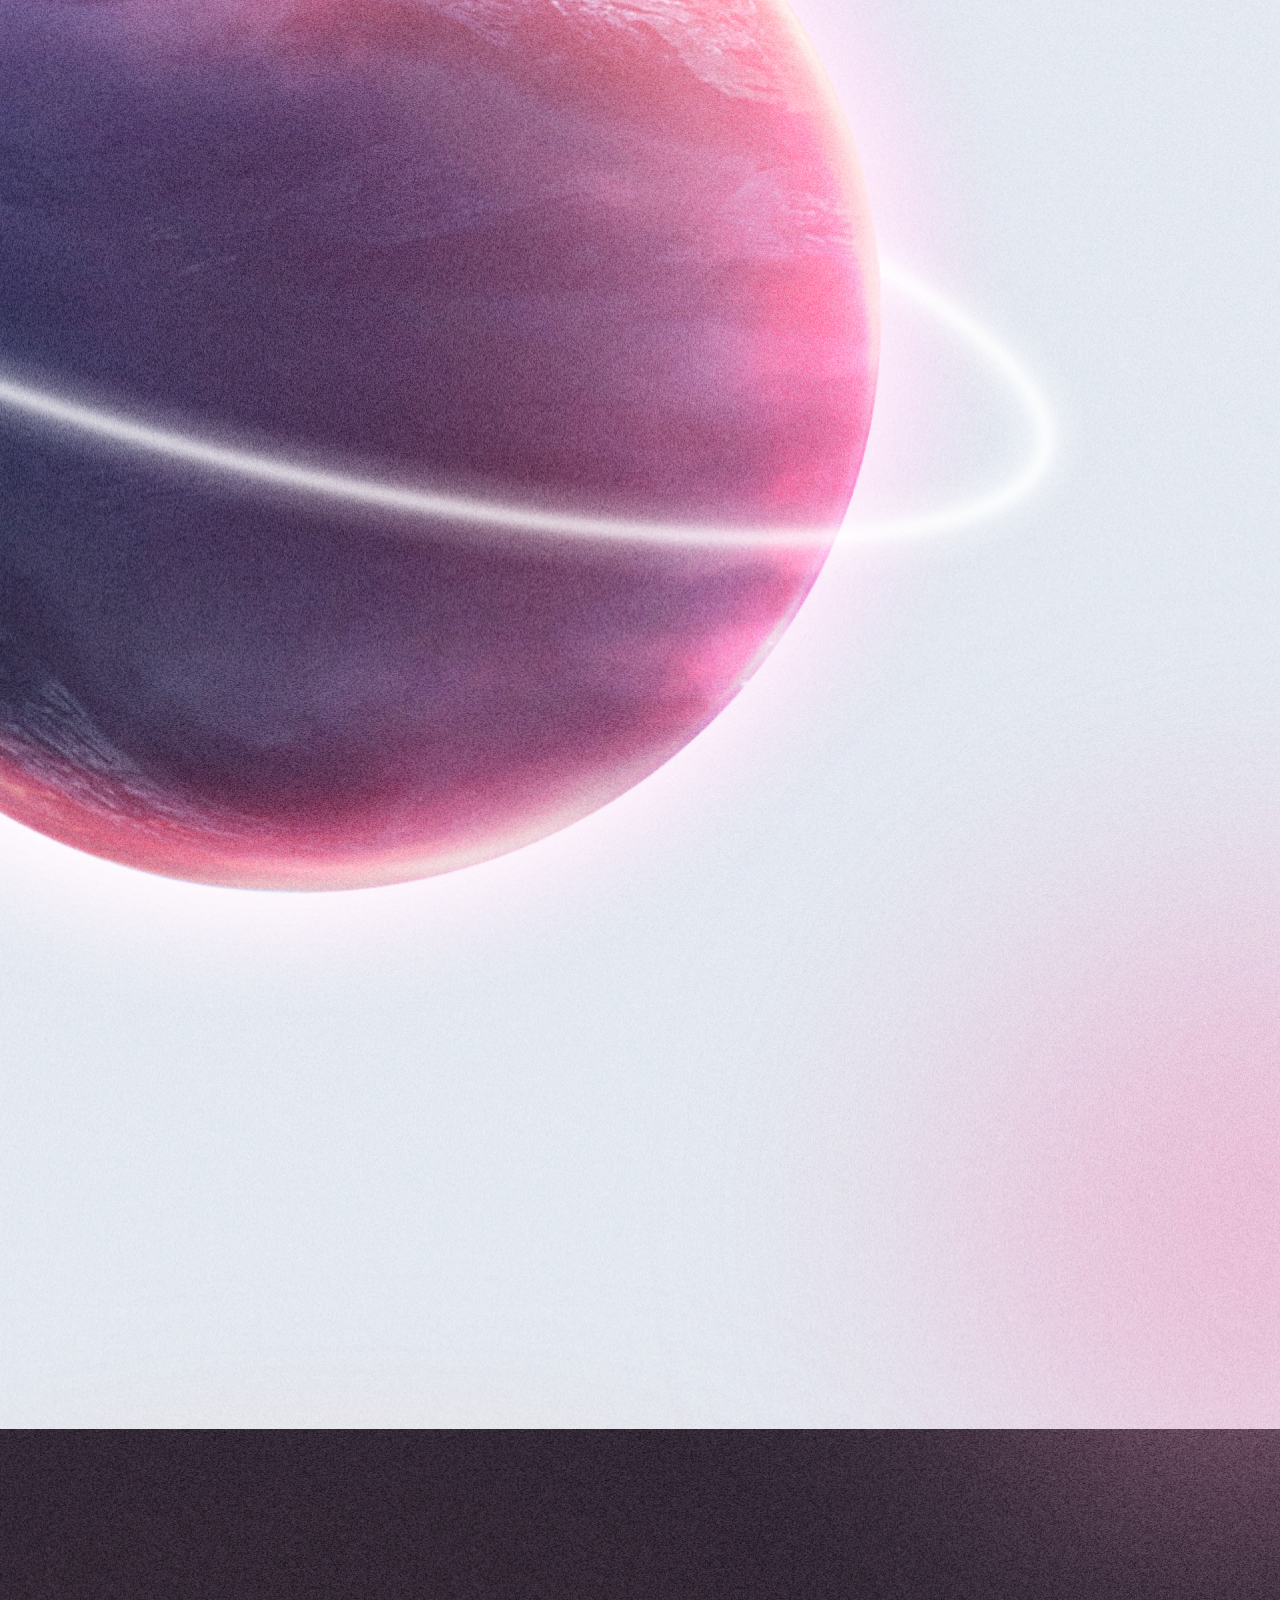
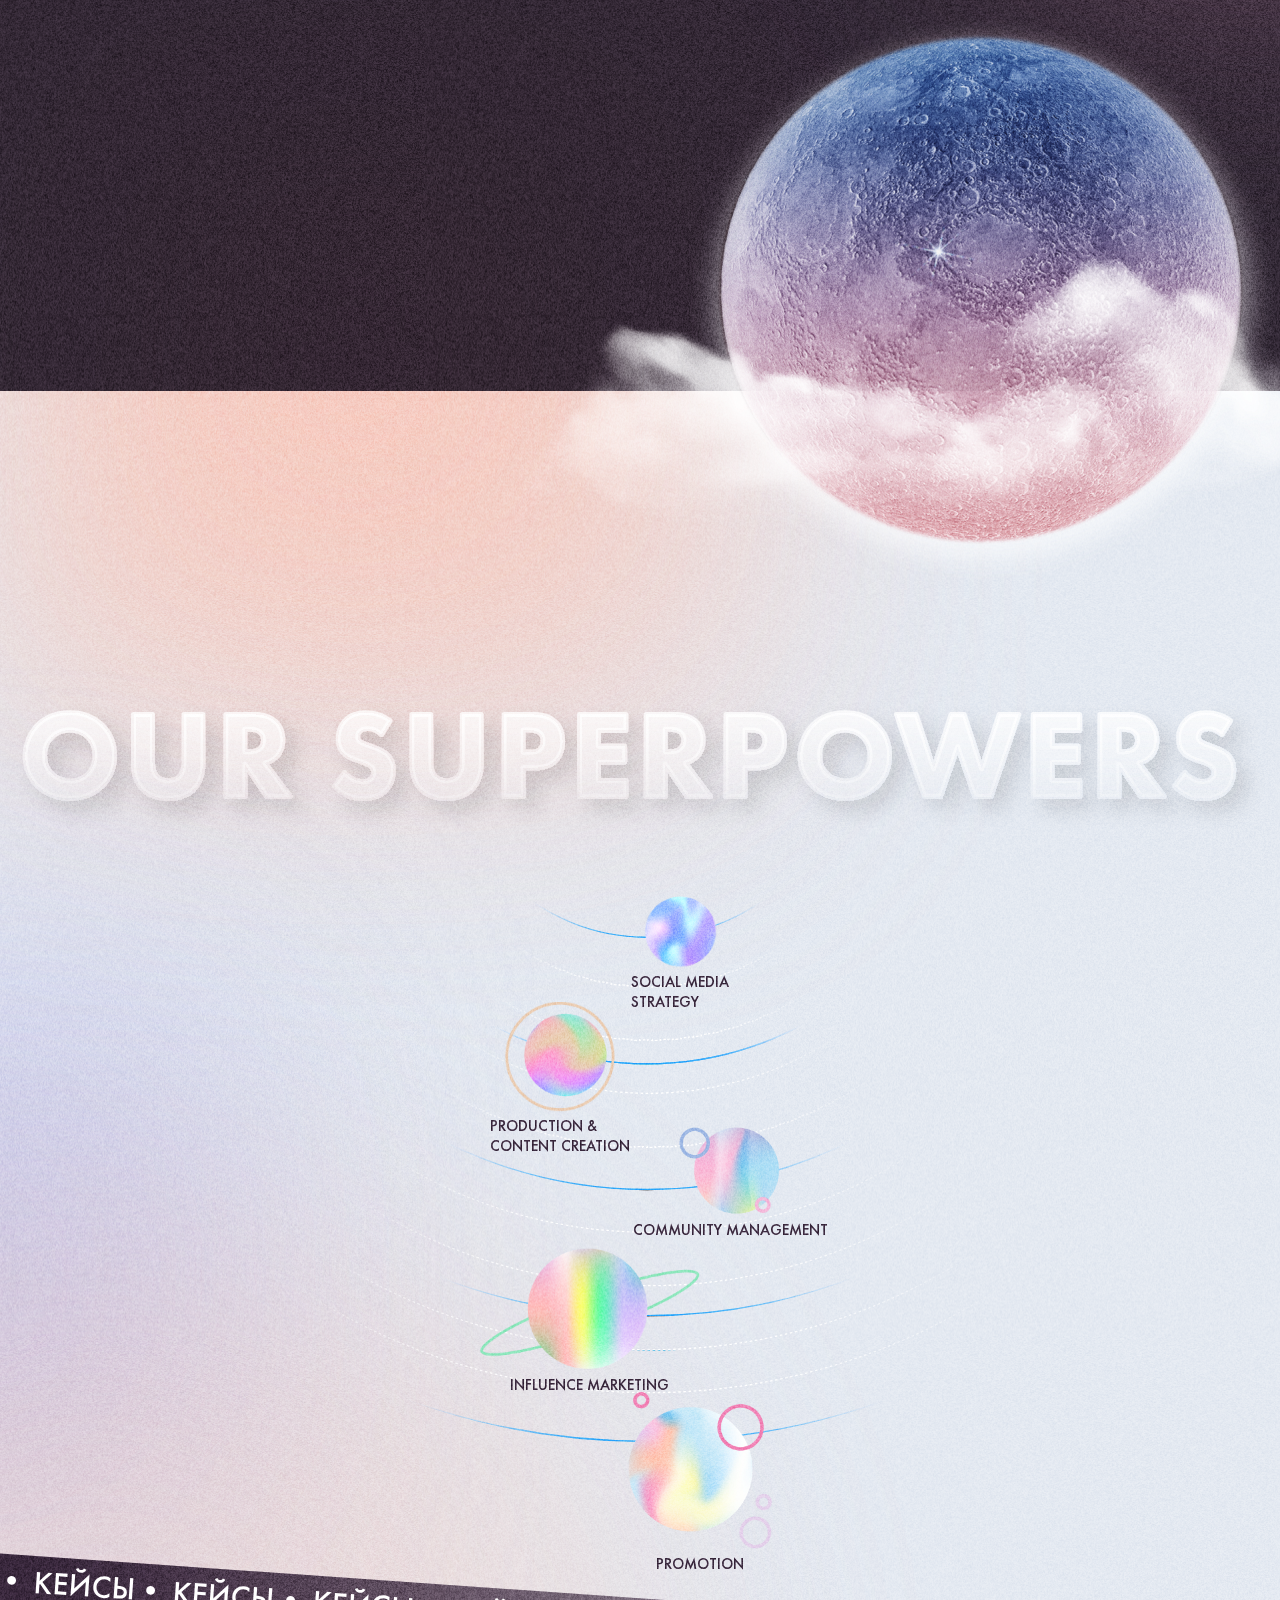
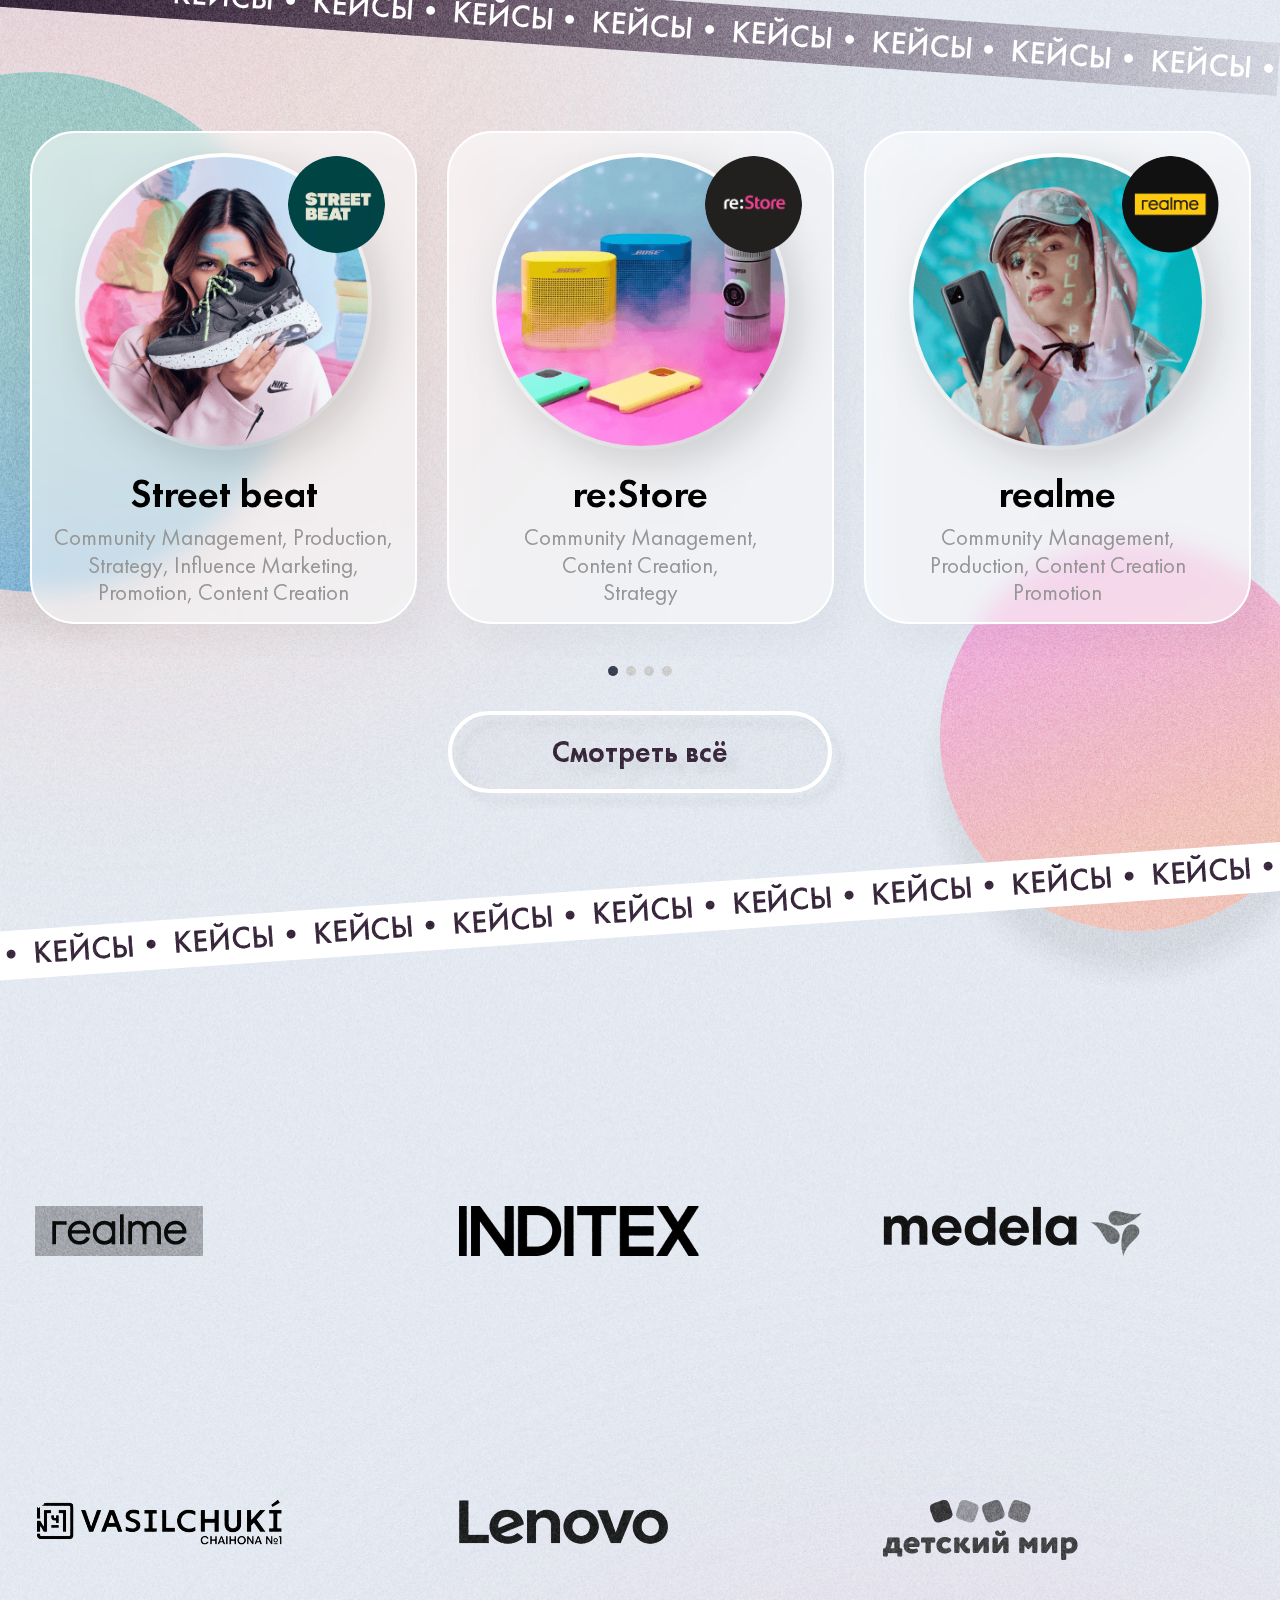
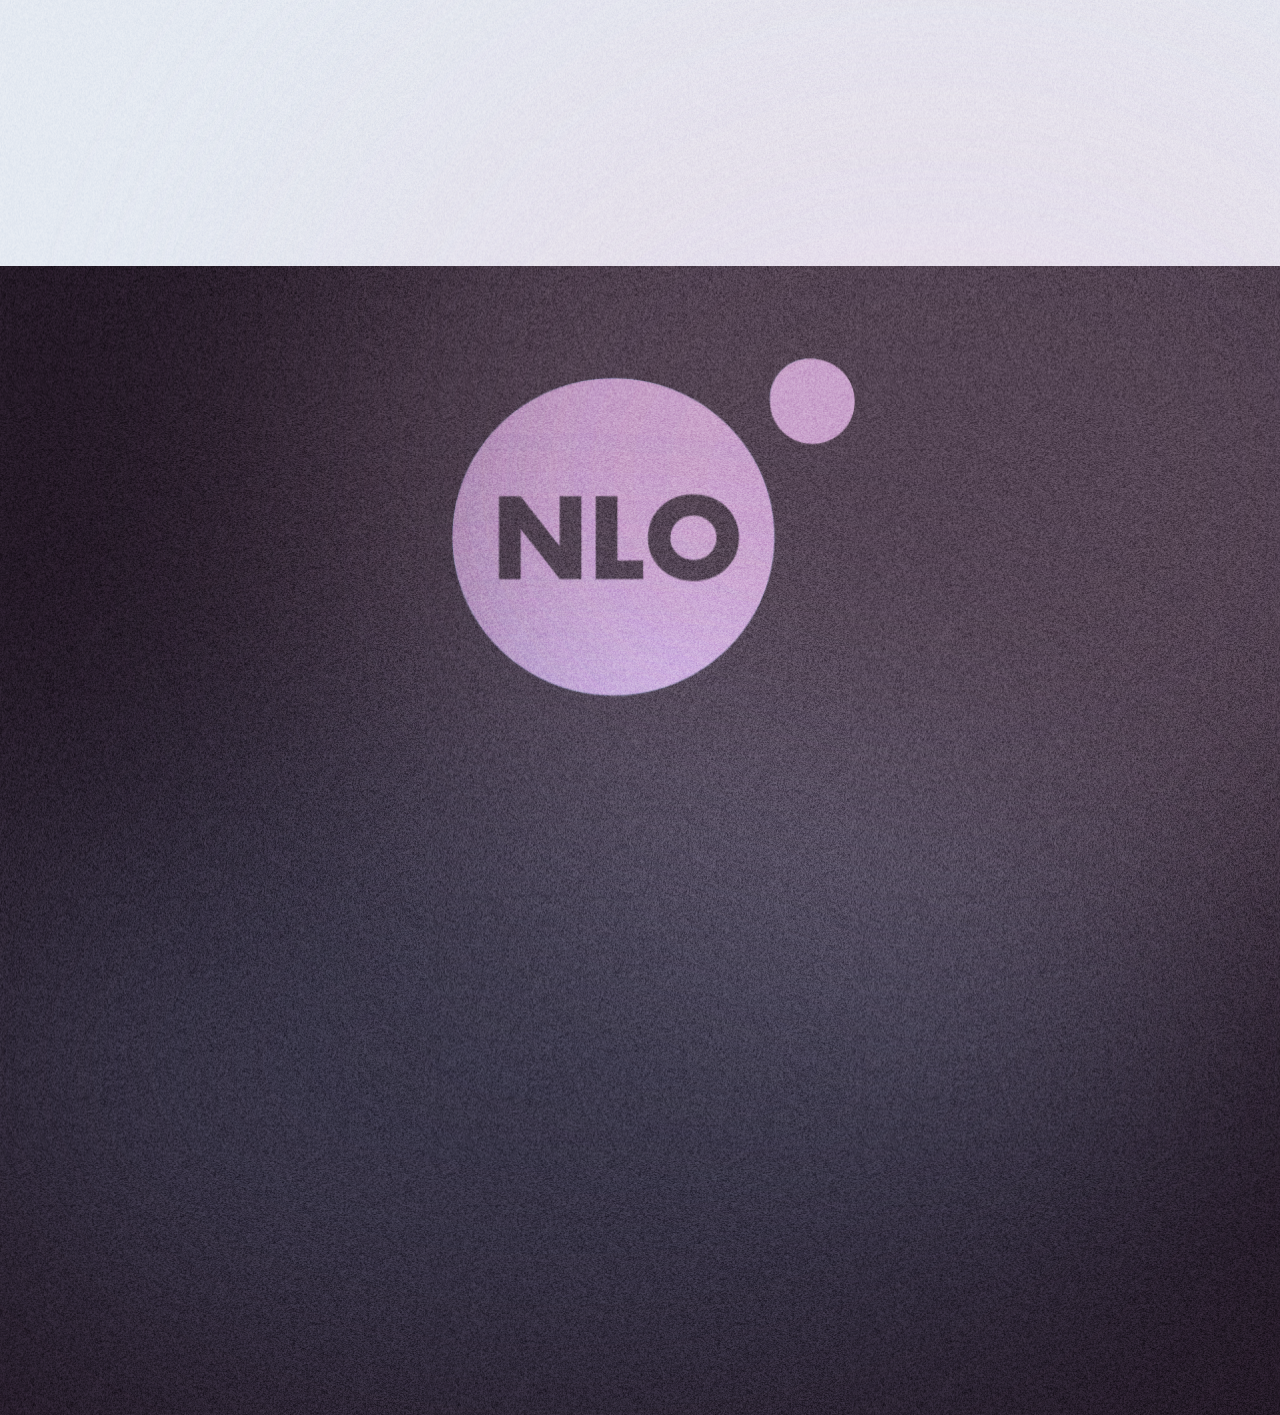
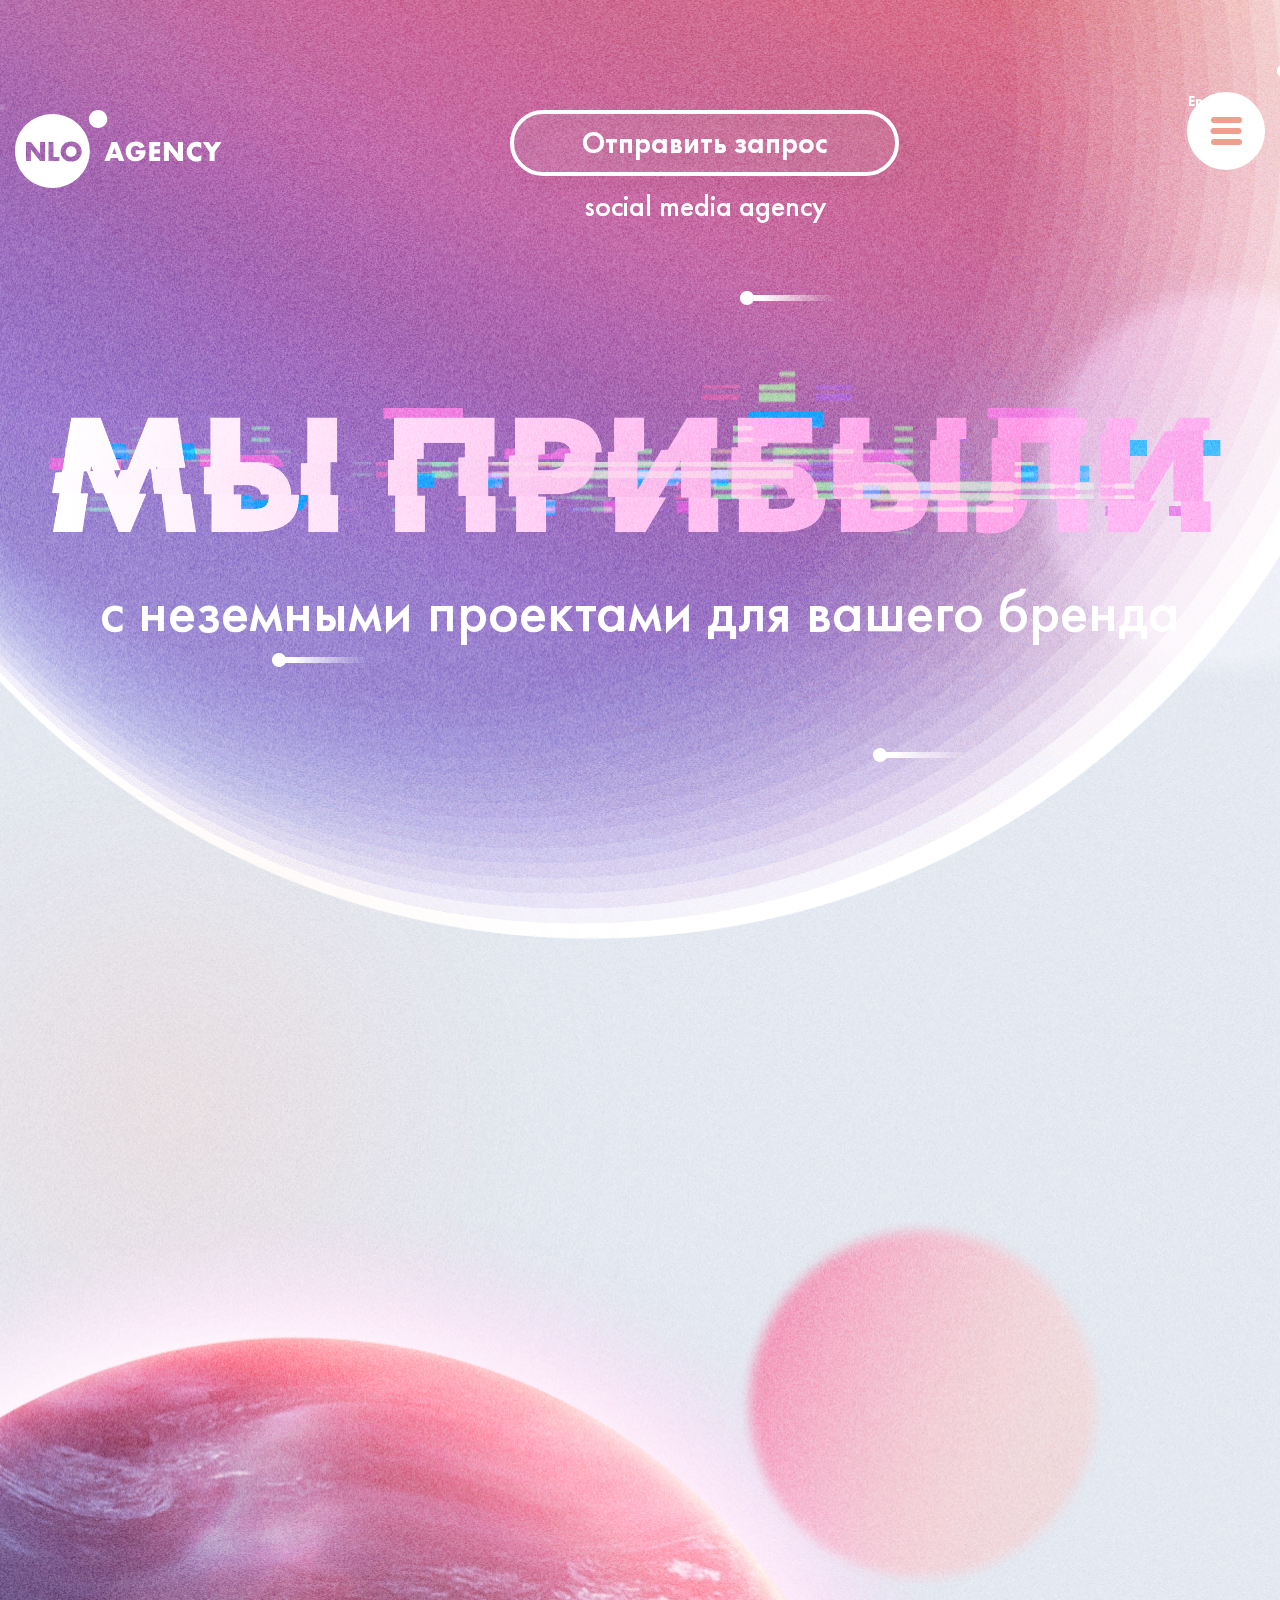
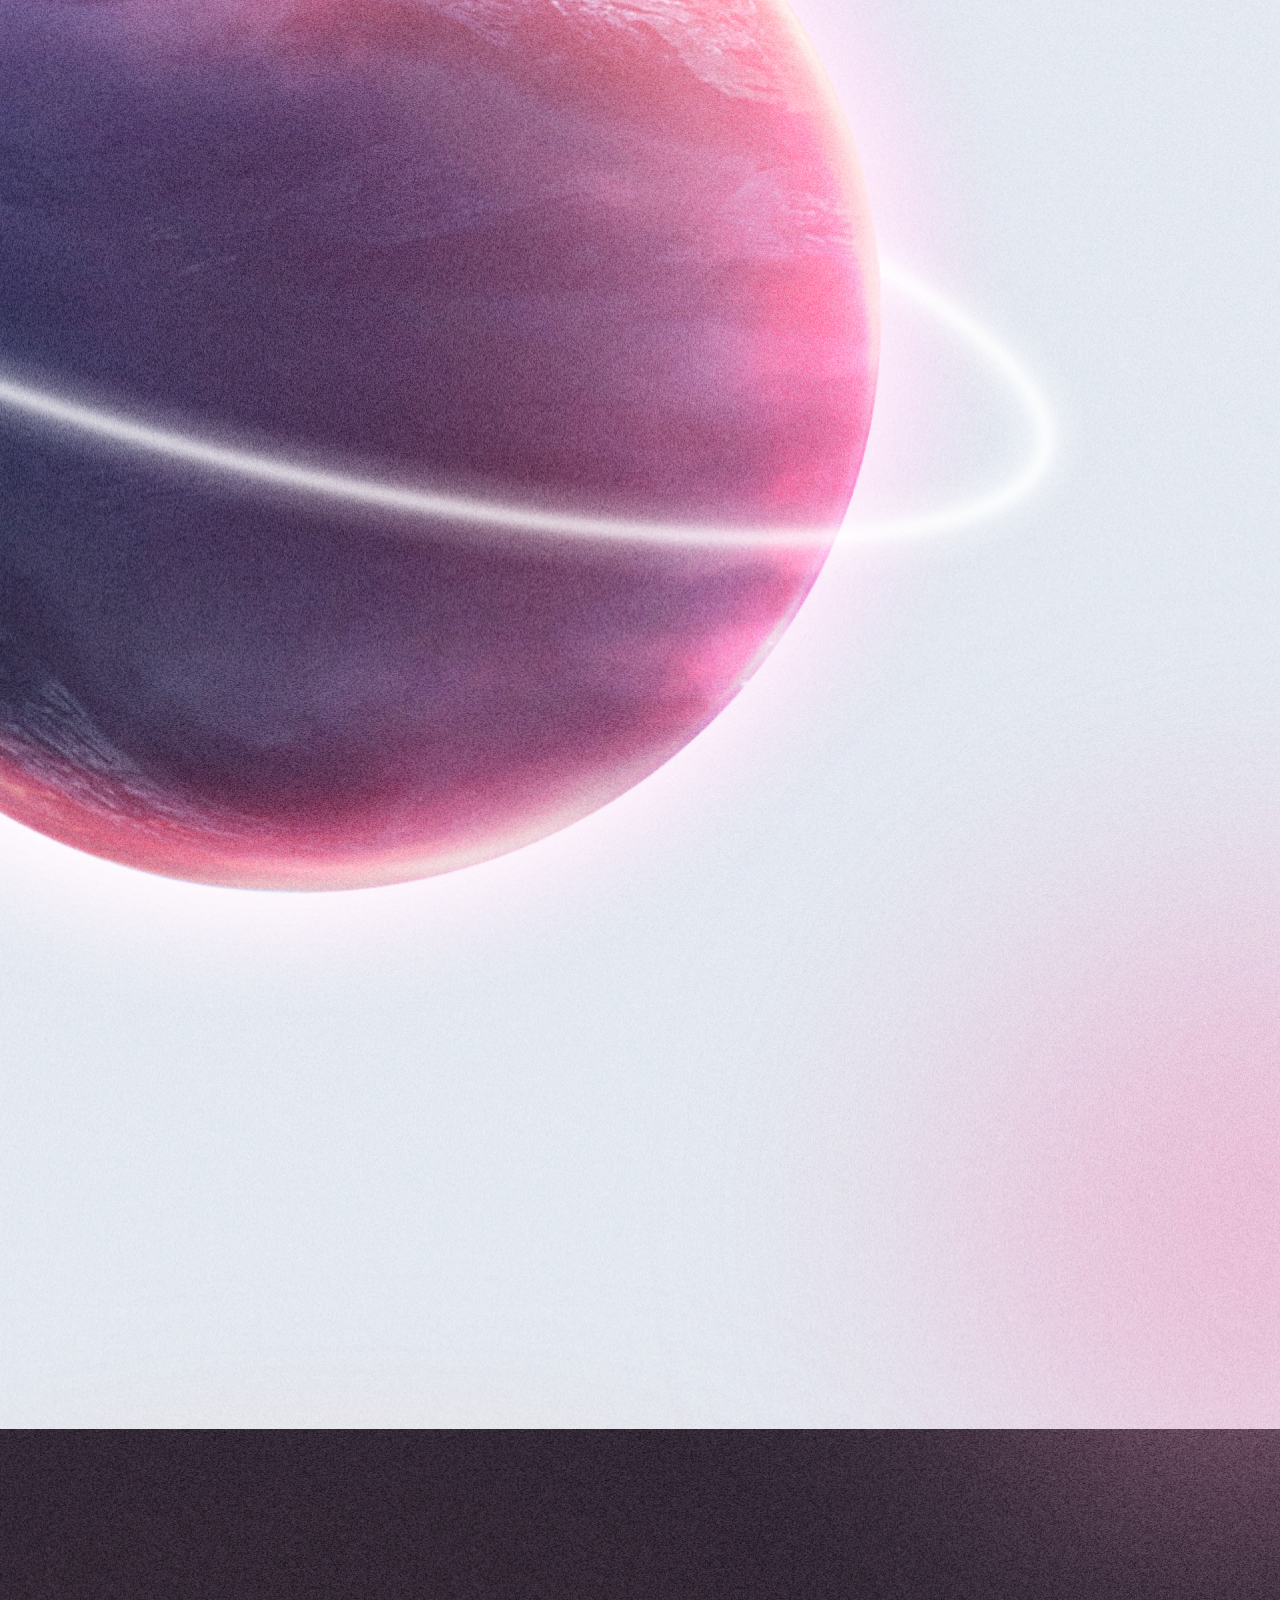
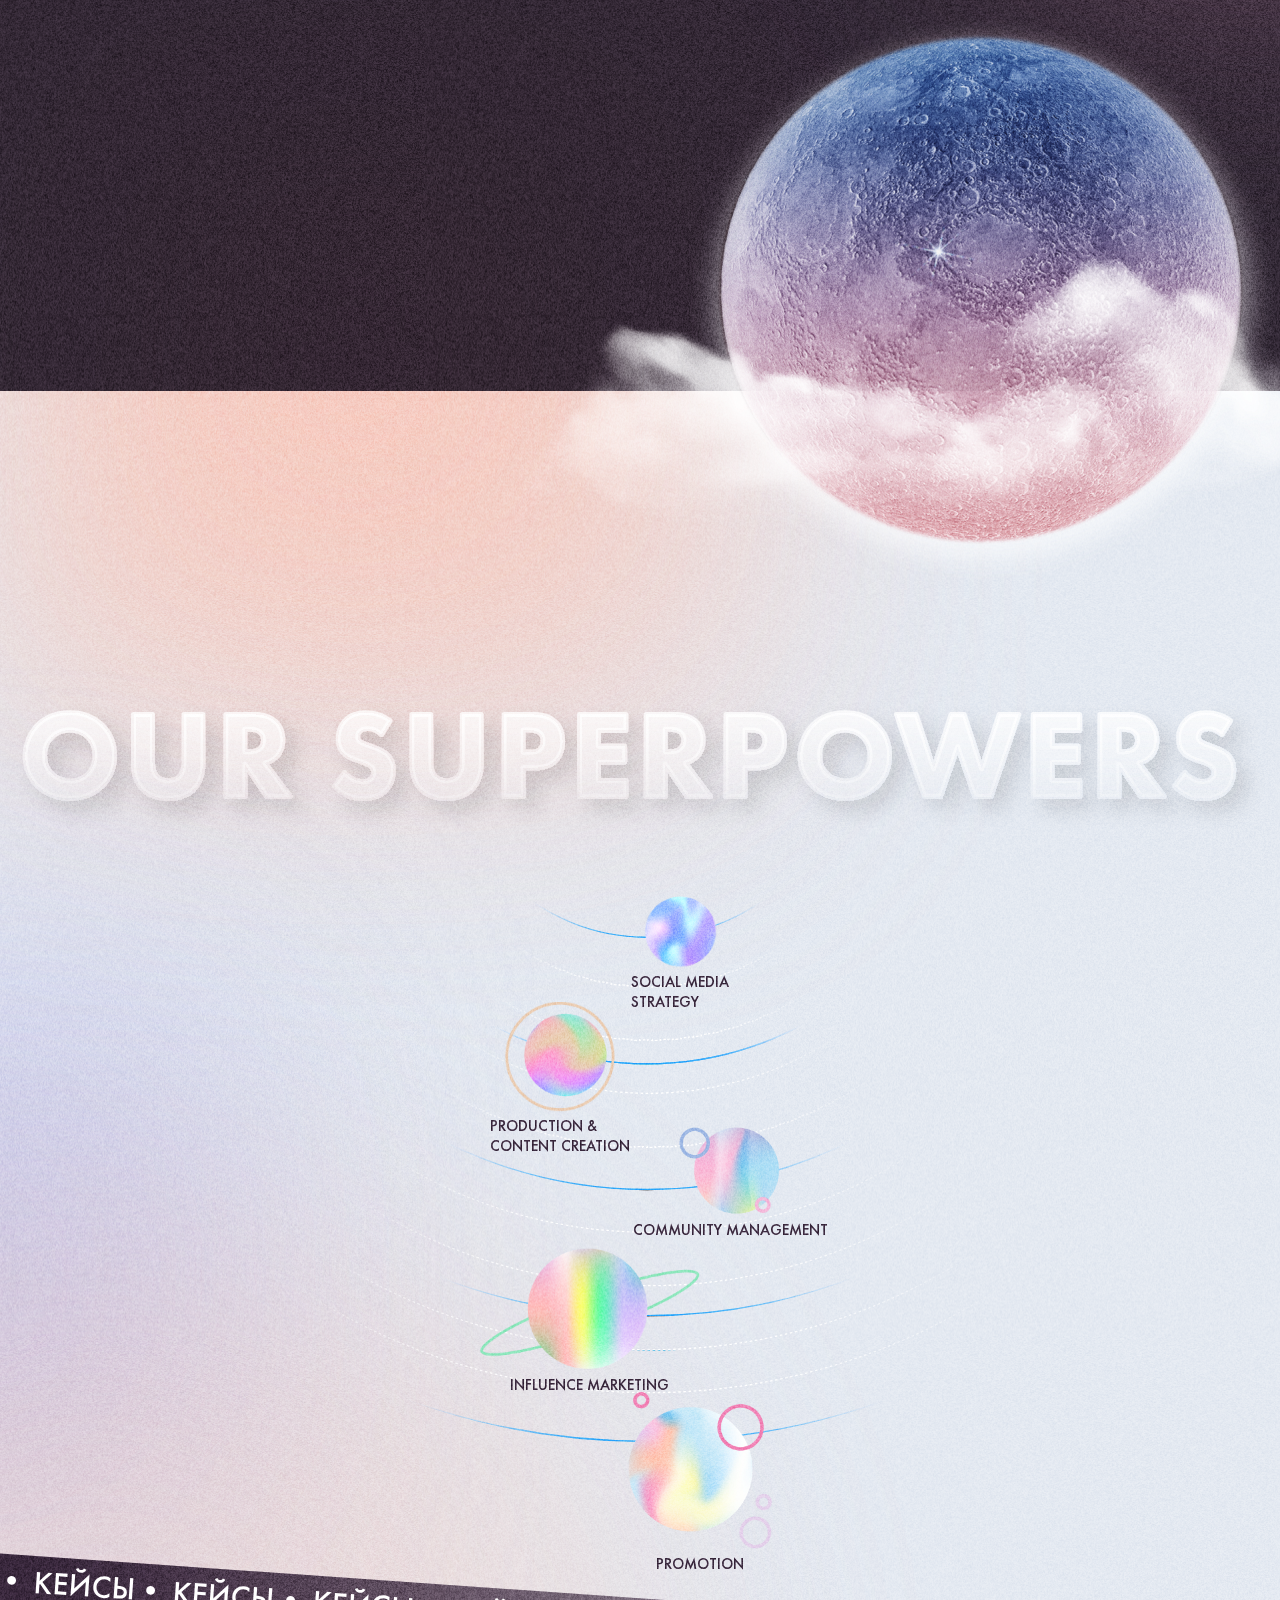
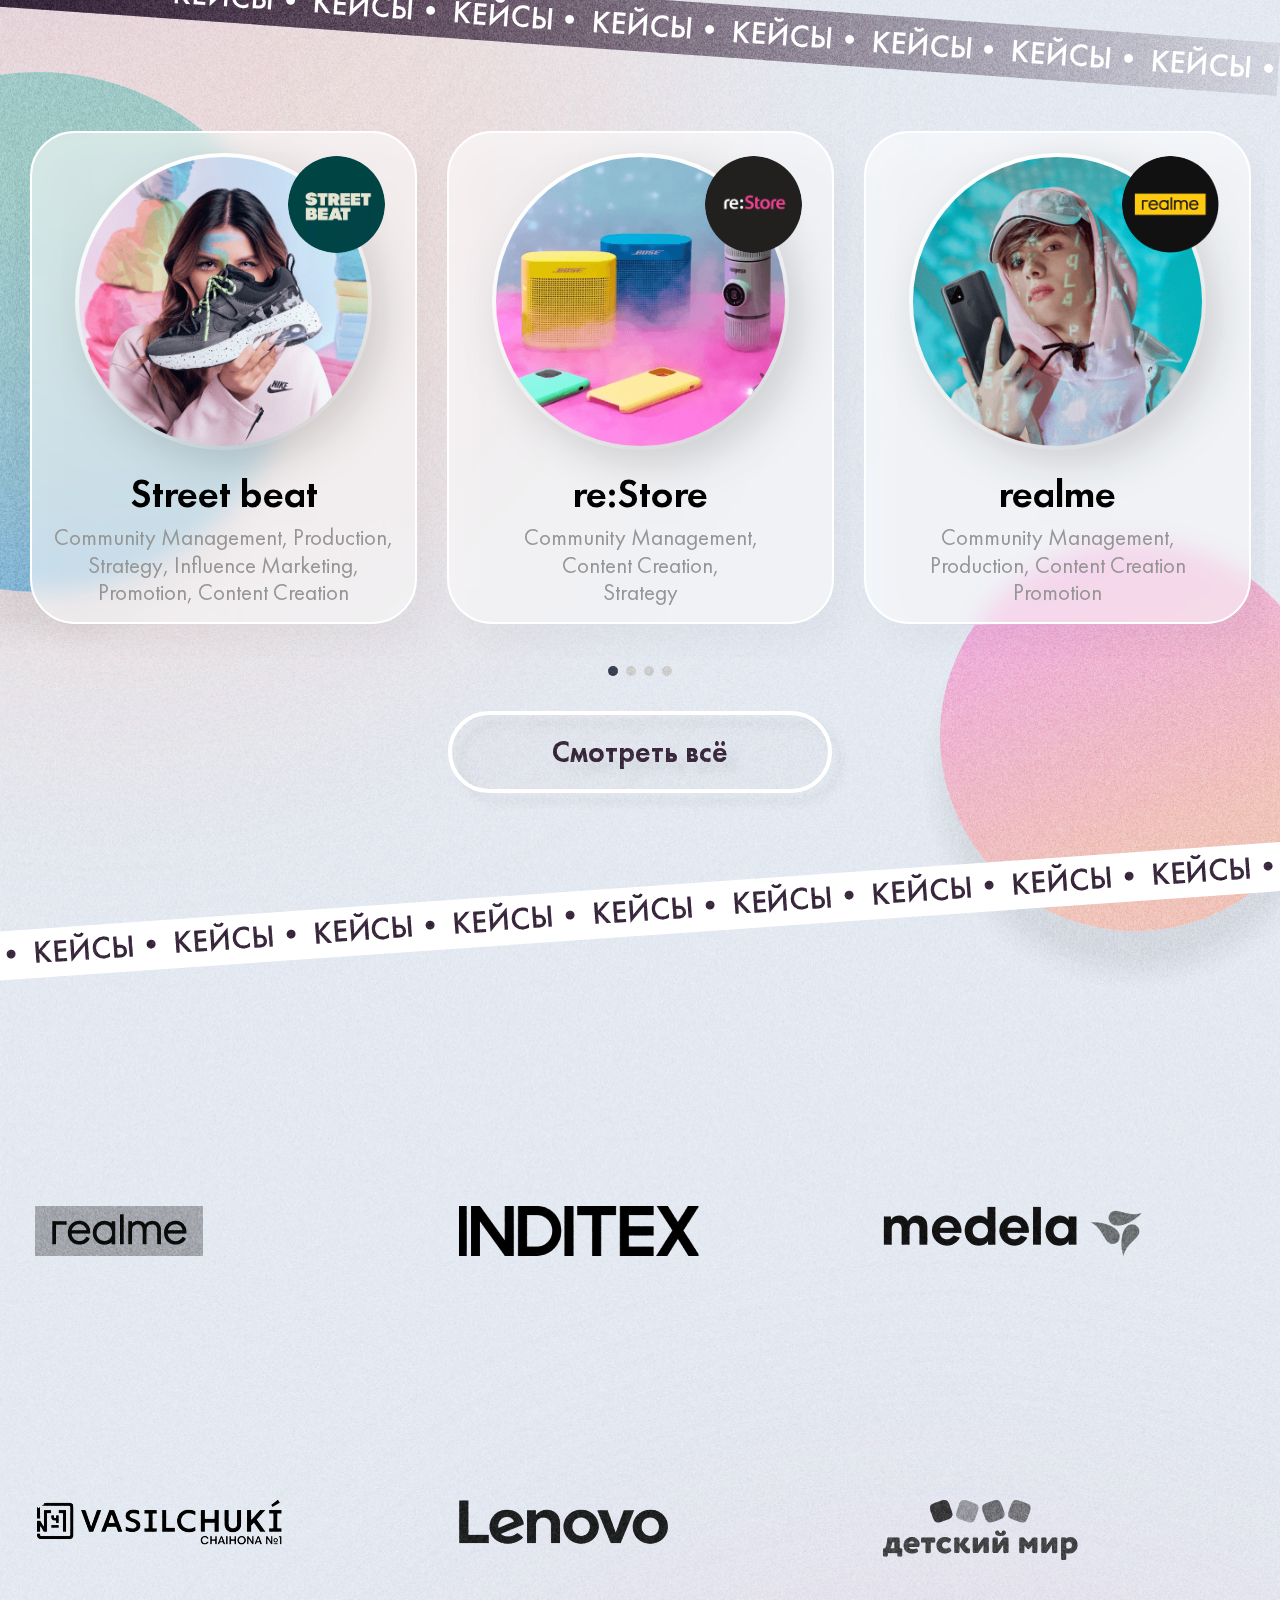
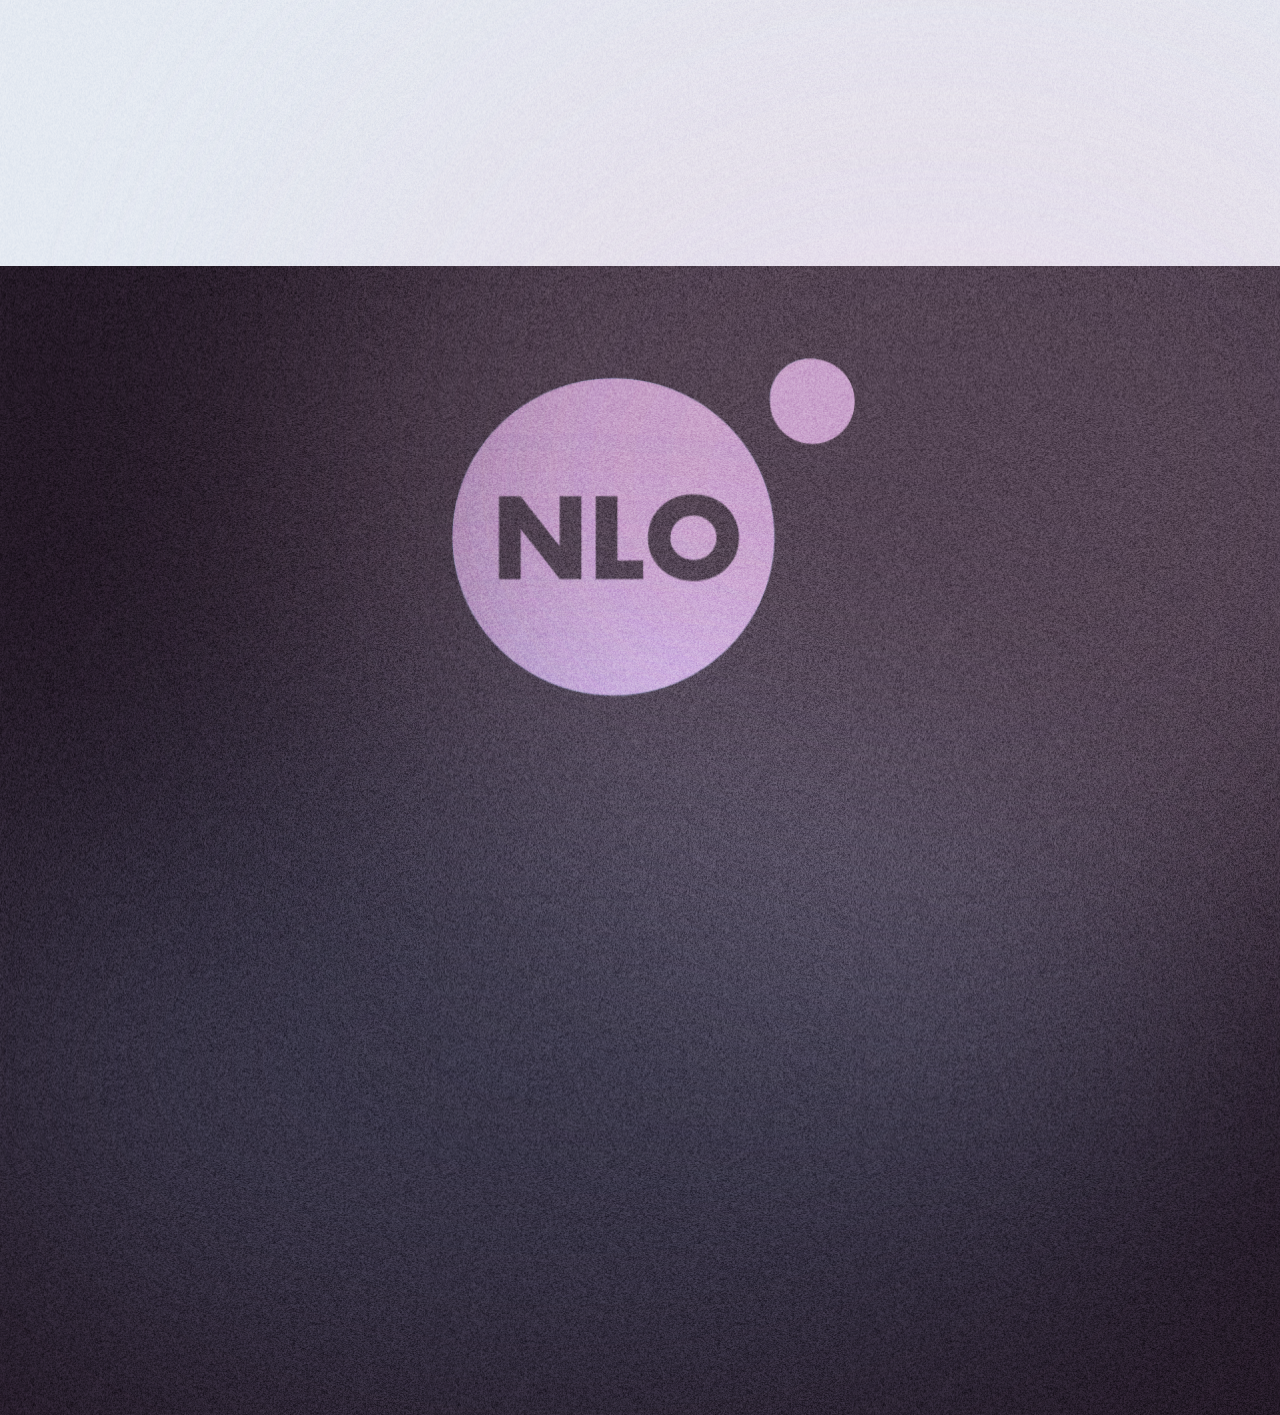
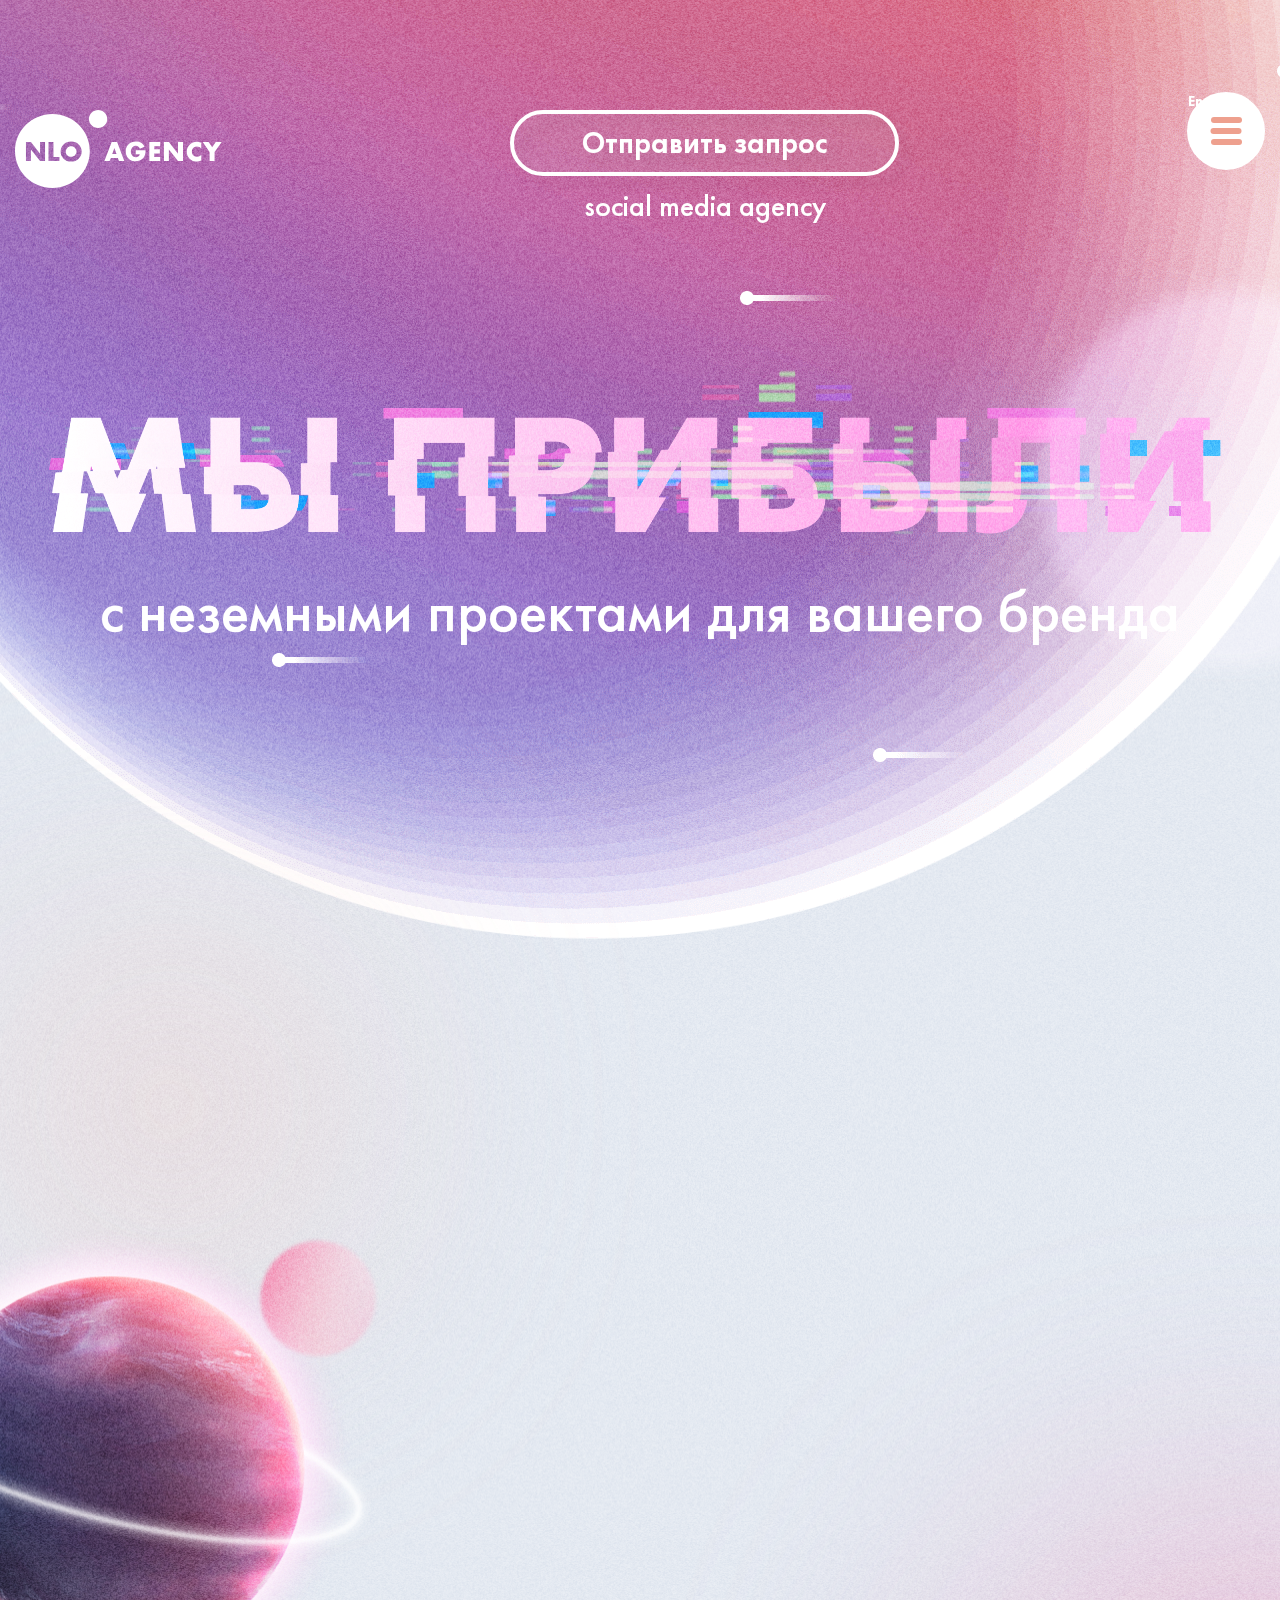
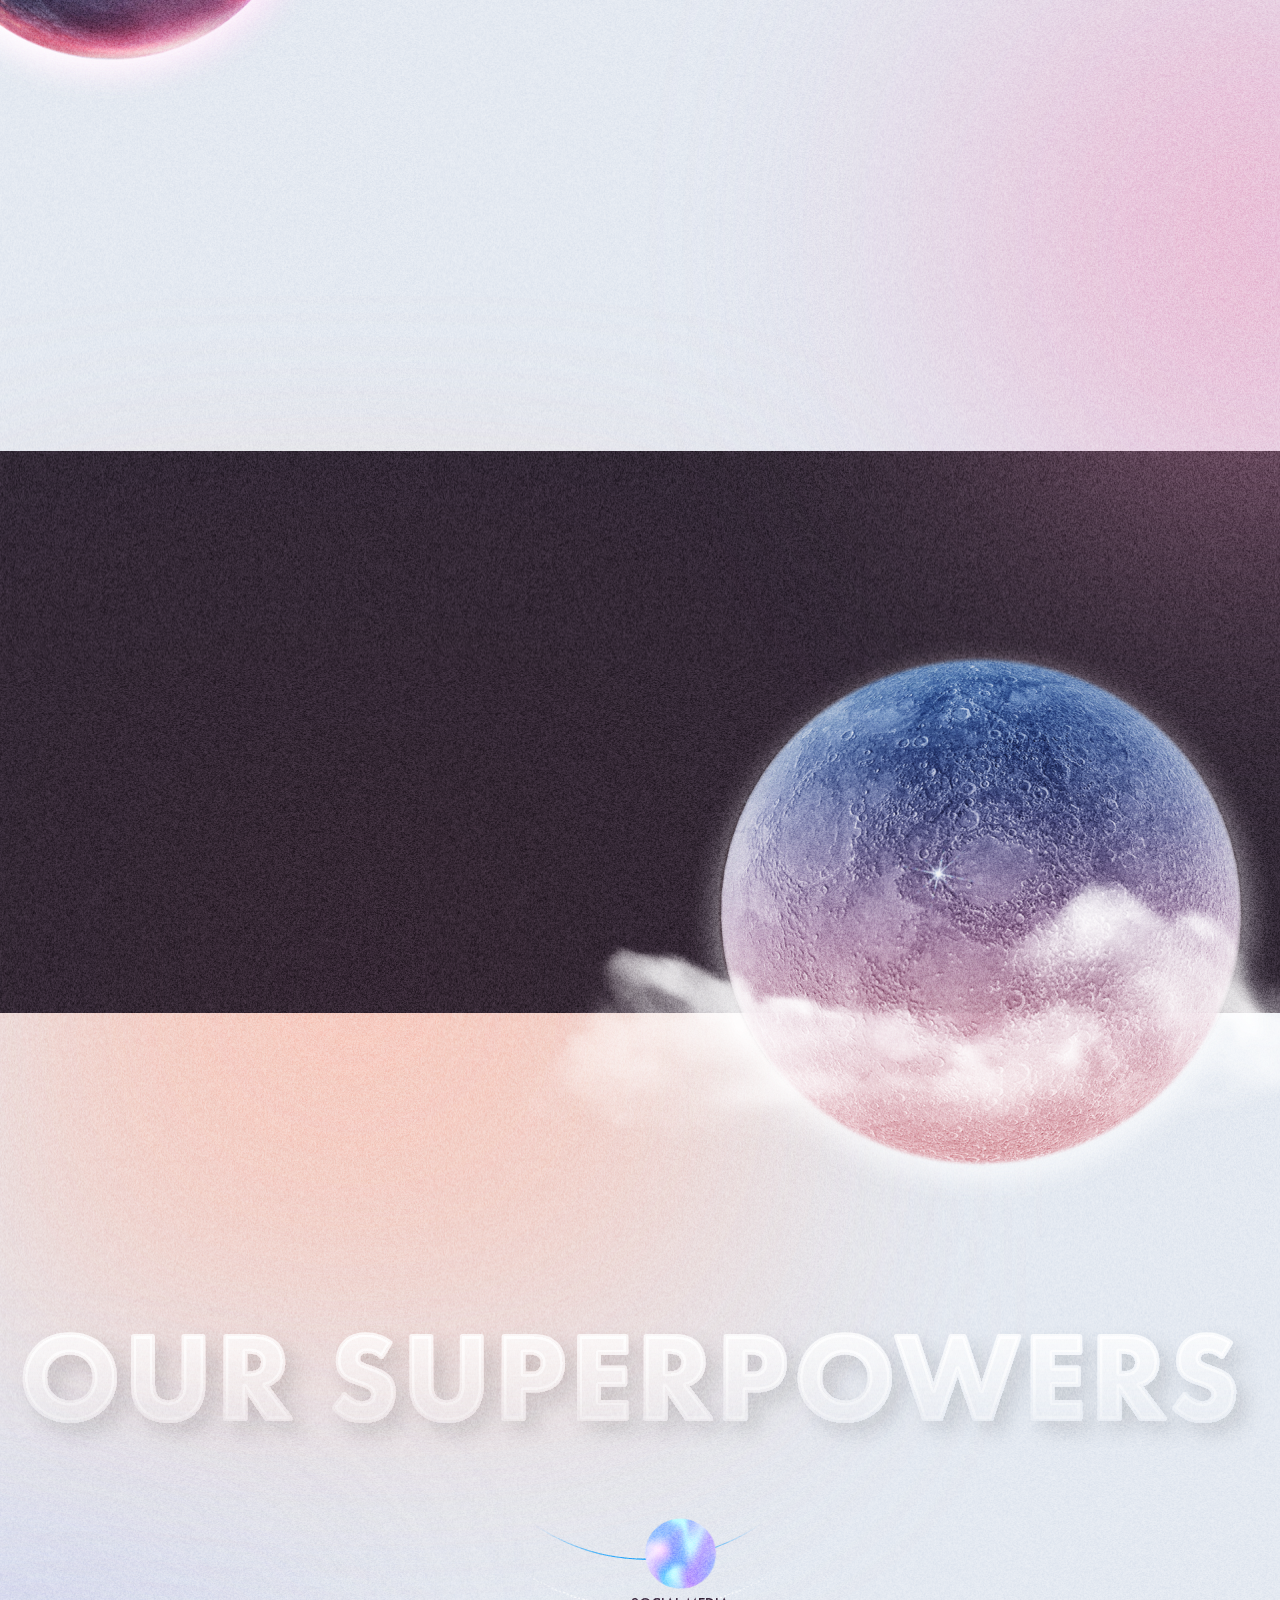
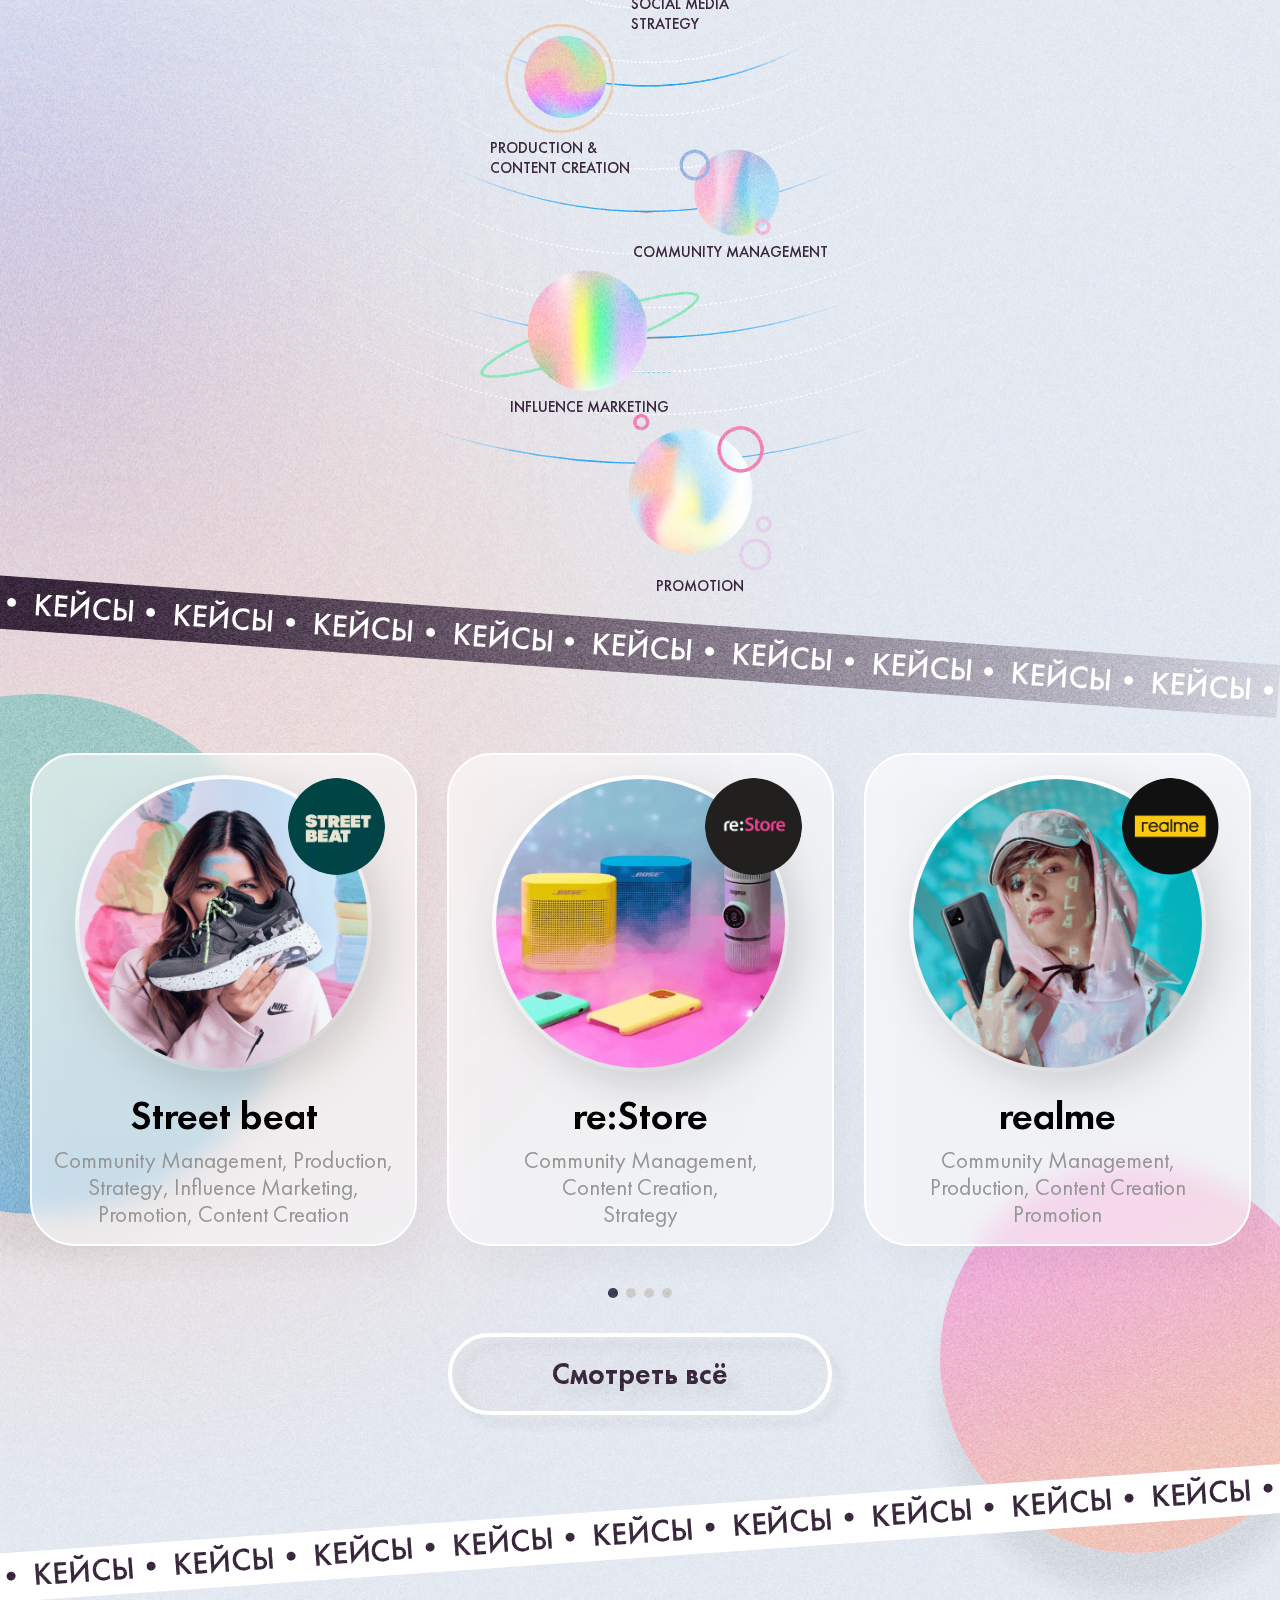
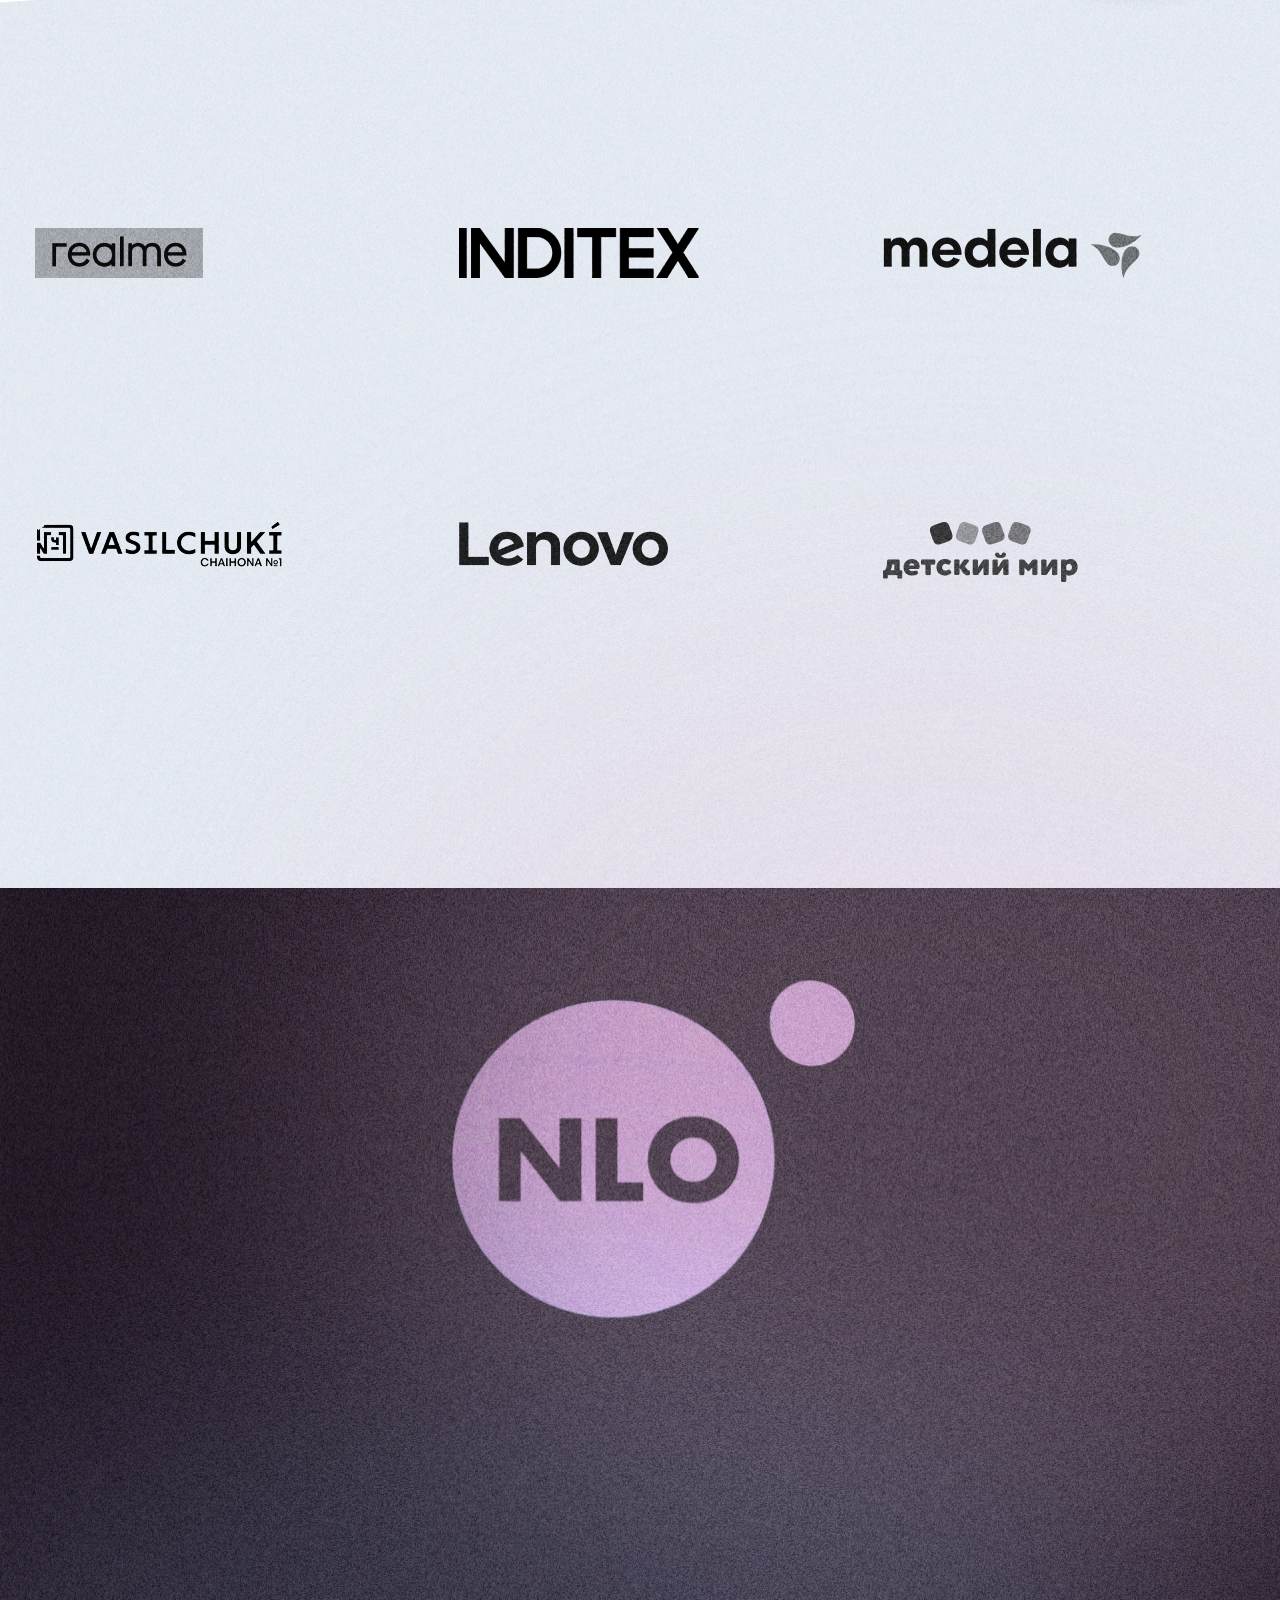
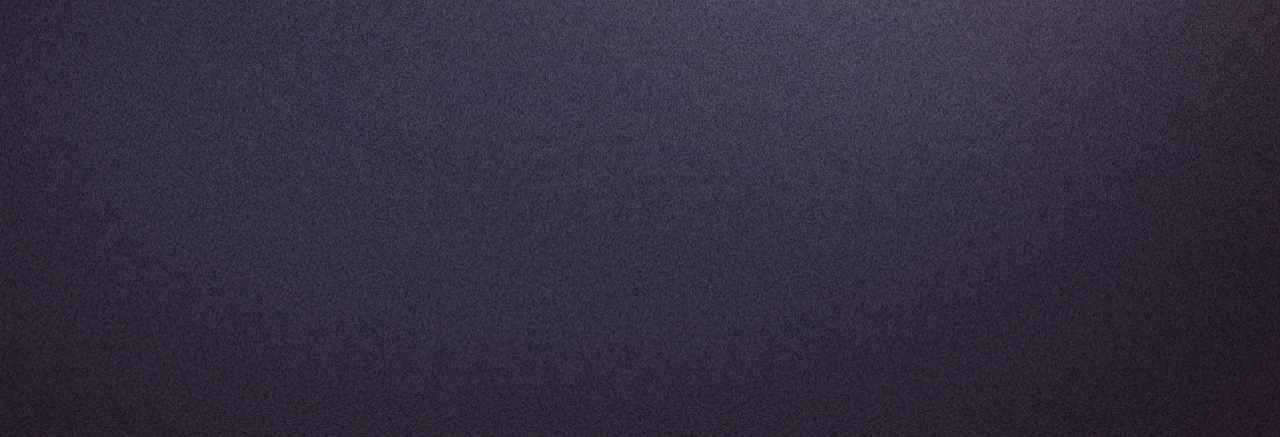
